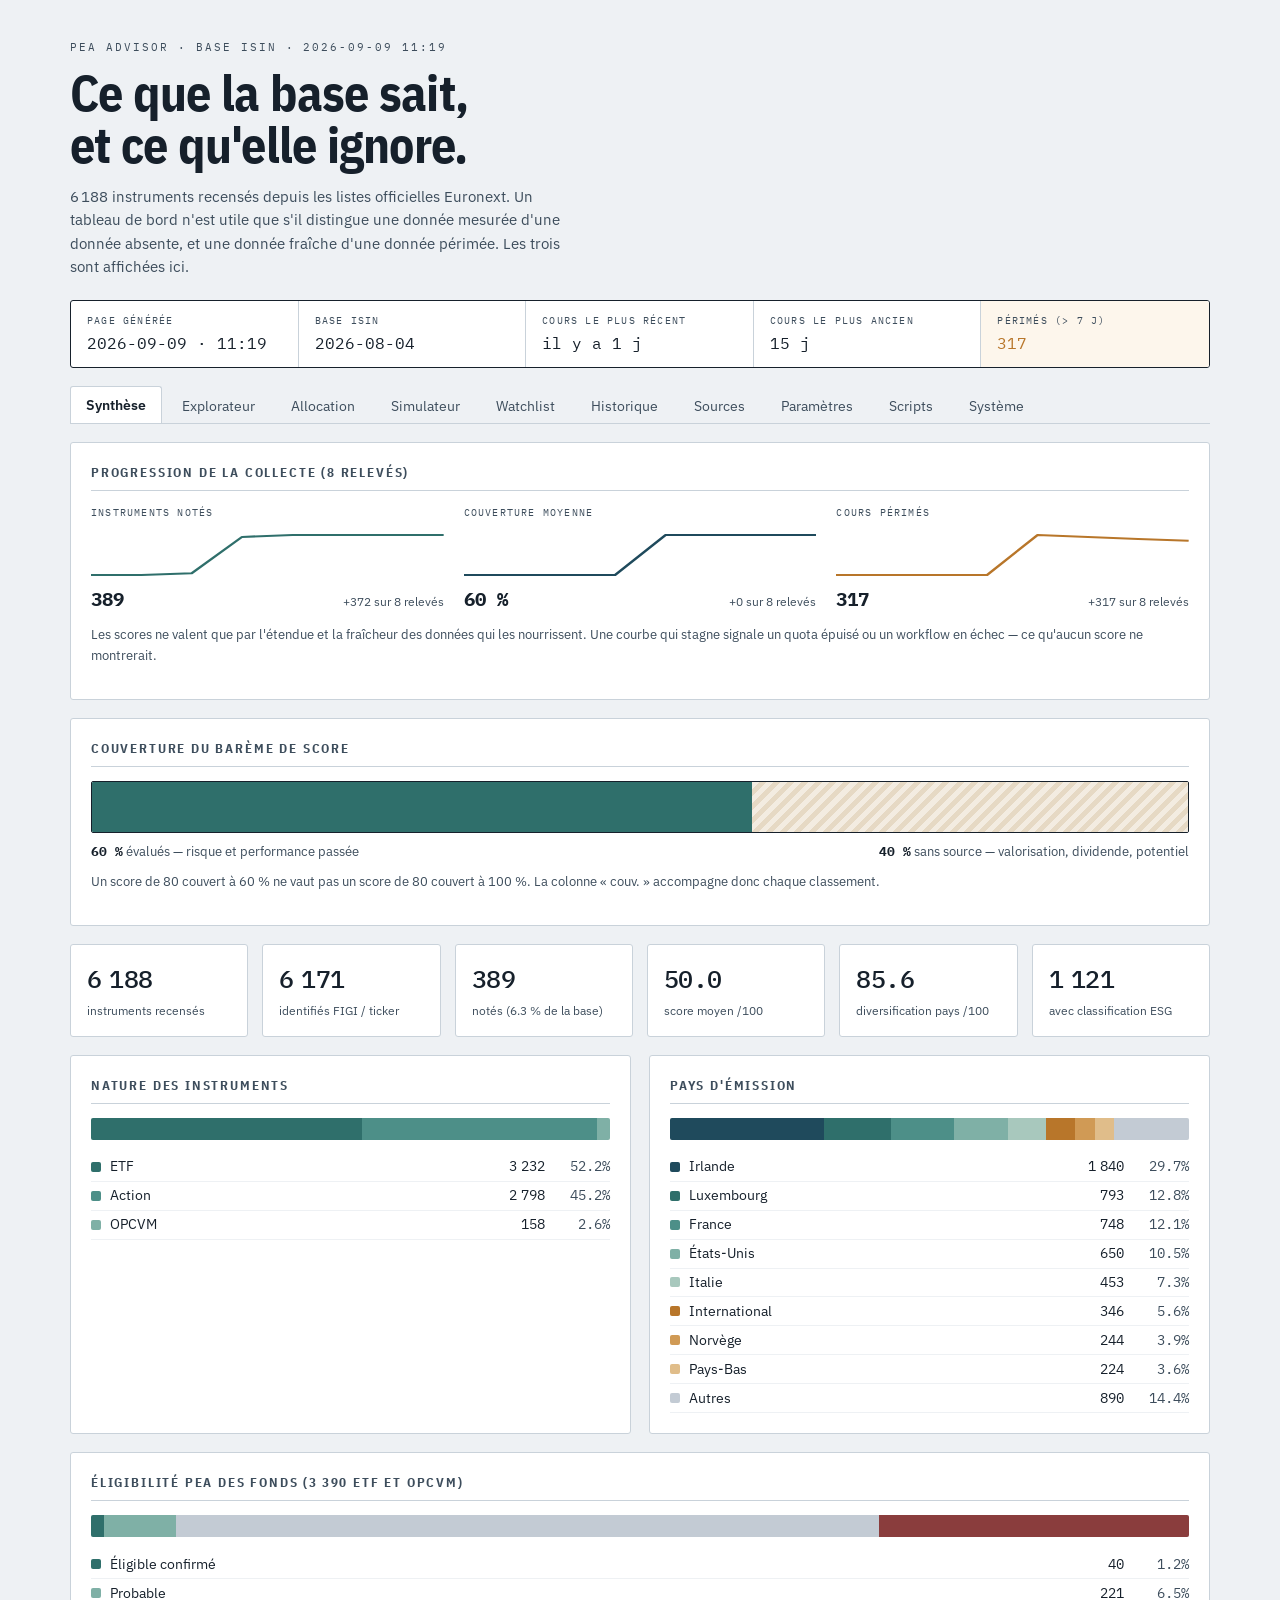
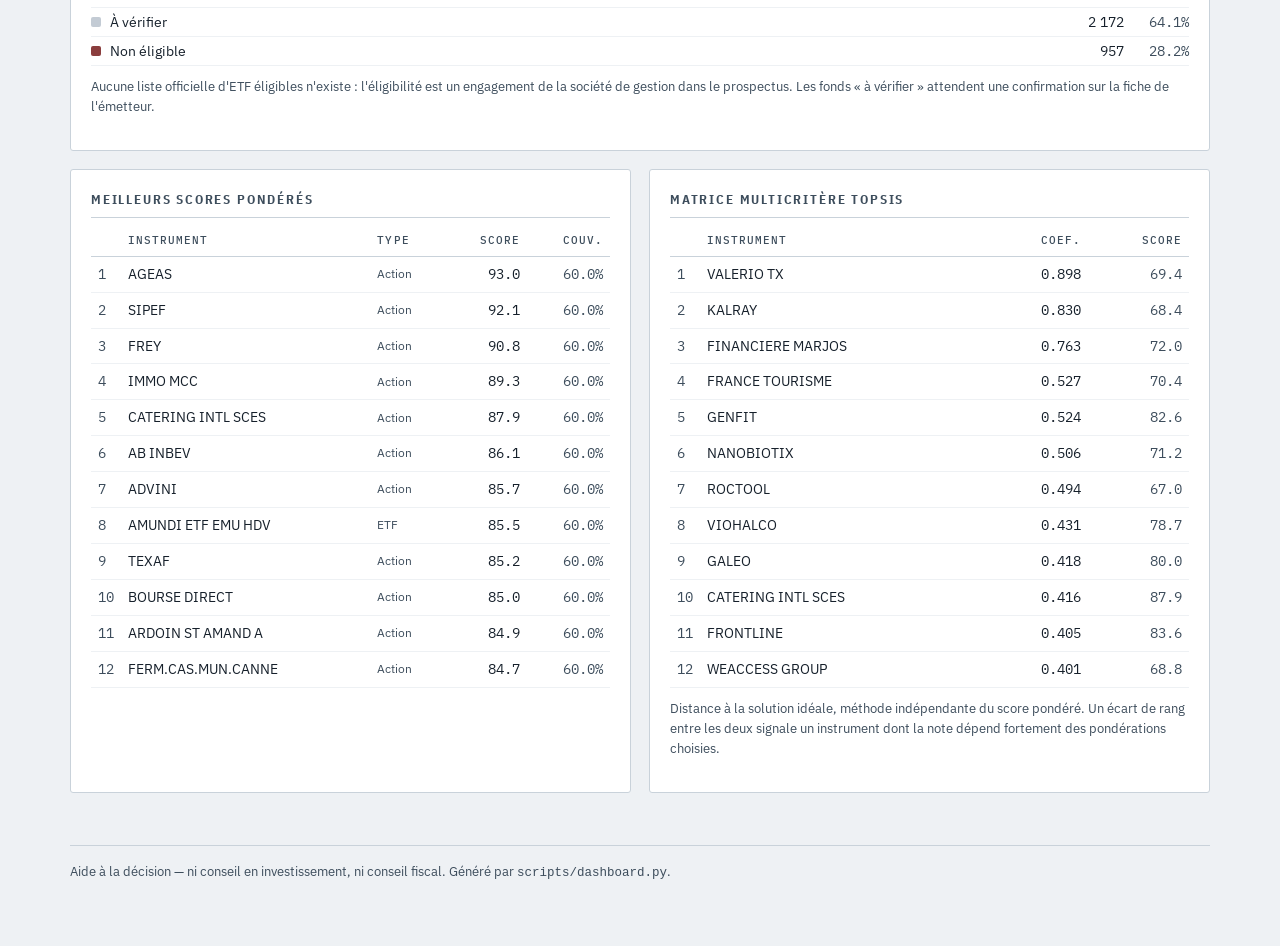
==== data/dashboard.html @ b6e1770c "Collecte quotidienne : 389 instrument(s) notés" ====
<!DOCTYPE html>
<html lang="fr">
<head>
<meta charset="utf-8">
<meta name="viewport" content="width=device-width, initial-scale=1">
<title>PEA Advisor — état de la base</title>
<link rel="preconnect" href="https://fonts.googleapis.com">
<link rel="preconnect" href="https://fonts.gstatic.com" crossorigin>
<link href="https://fonts.googleapis.com/css2?family=IBM+Plex+Sans+Condensed:wght@400;600;700&family=IBM+Plex+Sans:wght@400;500;600&family=IBM+Plex+Mono:wght@400;500&display=swap" rel="stylesheet">
<style>
:root{--encre:#16202b;--encre-2:#3d4d5c;--papier:#eef1f4;--carte:#fff;
--trait:#c9d2da;--couvert:#2f6f6b;--manquant:#b8762a;--alerte:#8a3d3d;}
*{box-sizing:border-box}
body{margin:0;background:var(--papier);color:var(--encre);
font-family:"IBM Plex Sans",system-ui,sans-serif;font-size:15px;line-height:1.55}
.page{max-width:1180px;margin:0 auto;padding:28px 20px 64px}
.eyebrow{font-family:"IBM Plex Mono",monospace;font-size:11px;letter-spacing:.18em;
text-transform:uppercase;color:var(--encre-2)}
h1{font-family:"IBM Plex Sans Condensed",sans-serif;font-weight:700;
font-size:clamp(30px,6vw,50px);line-height:1.03;letter-spacing:-.015em;margin:.18em 0 .3em}
.these{max-width:56ch;color:var(--encre-2);margin:0 0 22px}
h2{font-family:"IBM Plex Sans Condensed",sans-serif;font-size:13px;font-weight:700;
letter-spacing:.14em;text-transform:uppercase;color:var(--encre-2);margin:0 0 14px;
padding-bottom:7px;border-bottom:1px solid var(--trait)}
.carte{background:var(--carte);border:1px solid var(--trait);border-radius:3px;
padding:20px;margin-bottom:18px}
.fraicheur{display:flex;flex-wrap:wrap;gap:0;border:1px solid var(--encre);
border-radius:3px;overflow:hidden;margin-bottom:18px;background:var(--carte)}
.fr-item{flex:1 1 175px;padding:12px 16px;border-right:1px solid var(--trait)}
.fr-item:last-child{border-right:0}
.fr-l{font-family:"IBM Plex Mono",monospace;font-size:10px;letter-spacing:.12em;
text-transform:uppercase;color:var(--encre-2)}
.fr-v{font-family:"IBM Plex Mono",monospace;font-size:16px;margin-top:2px}
.fr-item.alerte{background:#fdf6ec}
.fr-item.alerte .fr-v{color:var(--manquant)}
.jauge{display:flex;height:52px;border:1px solid var(--encre);border-radius:2px;overflow:hidden}
.jauge .plein{background:var(--couvert)}
.jauge .vide{background:repeating-linear-gradient(135deg,#f3ece1,#f3ece1 5px,#e6d9c4 5px,#e6d9c4 10px)}
.jauge-leg{display:flex;justify-content:space-between;flex-wrap:wrap;gap:6px;
margin-top:9px;font-size:12.5px;color:var(--encre-2)}
.jauge-leg b{font-family:"IBM Plex Mono",monospace;color:var(--encre)}
.kpis{display:grid;grid-template-columns:repeat(auto-fit,minmax(150px,1fr));gap:14px;margin-bottom:18px}
.kpi{background:var(--carte);border:1px solid var(--trait);border-radius:3px;padding:15px 16px}
.kpi .v{font-family:"IBM Plex Mono",monospace;font-size:25px;font-weight:500;letter-spacing:-.02em}
.kpi .l{font-size:12px;color:var(--encre-2);margin-top:3px}
.duo{display:grid;grid-template-columns:1fr 1fr;gap:18px}
.barre{display:flex;height:22px;border-radius:2px;overflow:hidden;background:var(--papier)}
.seg{display:block;height:100%}
ul.leg{list-style:none;margin:13px 0 0;padding:0;font-size:13.5px}
ul.leg li{display:flex;align-items:center;gap:9px;padding:3.5px 0;border-bottom:1px solid #eef1f4}
.puce{width:10px;height:10px;border-radius:2px;flex:none}
.lib{flex:1}.val{font-family:"IBM Plex Mono",monospace}
.pct{font-family:"IBM Plex Mono",monospace;color:var(--encre-2);width:56px;text-align:right}
table{width:100%;border-collapse:collapse;font-size:13.5px}
th{text-align:left;font-family:"IBM Plex Mono",monospace;font-size:10.5px;
letter-spacing:.1em;text-transform:uppercase;color:var(--encre-2);
padding:0 7px 7px;border-bottom:1px solid var(--trait);font-weight:500}
td{padding:7px;border-bottom:1px solid #eef1f4}
.rg{font-family:"IBM Plex Mono",monospace;color:var(--encre-2);width:30px}
.nu{font-family:"IBM Plex Mono",monospace;text-align:right}
.couv{color:var(--encre-2)}.ty{font-size:12px;color:var(--encre-2)}
.outils{display:flex;flex-wrap:wrap;gap:9px;margin-bottom:14px}
.outils input[type=search],.outils select{font-family:inherit;font-size:13.5px;
padding:7px 9px;border:1px solid var(--trait);border-radius:3px;background:#fff;color:inherit}
.outils input[type=search]{flex:1 1 200px}
button{font-family:inherit;font-size:13px;padding:7px 13px;border:1px solid var(--encre);
border-radius:3px;background:var(--encre);color:#fff;cursor:pointer}
button.sec{background:#fff;color:var(--encre)}
button:disabled{opacity:.4;cursor:not-allowed}
button:focus-visible,input:focus-visible,select:focus-visible,th.tri:focus-visible{
outline:2px solid var(--couvert);outline-offset:2px}
#tbl th.tri{cursor:pointer;user-select:none;white-space:nowrap}
#tbl th .fl{opacity:.35;font-size:9px}
#tbl th.actif .fl{opacity:1}
#tbl tbody tr:hover{background:#f7f9fa}
#tbl tbody tr.grp td{background:#e9eef1;font-weight:600;
font-family:"IBM Plex Sans Condensed",sans-serif;letter-spacing:.03em}
.etat{font-size:11px;font-family:"IBM Plex Mono",monospace;padding:2px 6px;border-radius:2px}
.etat.note{background:#dfeeeb;color:#1d534f}
.etat.collecte{background:#fdf1e0;color:#8a5a1c}
.etat.attente{background:#eceff2;color:var(--encre-2)}
.vieux{color:var(--manquant);font-weight:500}
.onglets{display:flex;flex-wrap:wrap;gap:4px;margin-bottom:18px;
border-bottom:1px solid var(--trait);overflow-x:auto}
.onglet{background:transparent;color:var(--encre-2);border:1px solid transparent;
border-bottom:none;border-radius:3px 3px 0 0;padding:9px 15px;font-size:13.5px;
margin-bottom:-1px;cursor:pointer}
.onglet:hover{color:var(--encre)}
.onglet.actif{background:var(--carte);border-color:var(--trait);
border-bottom:1px solid var(--carte);color:var(--encre);font-weight:600}
.vue[hidden]{display:none}
.formulaire{display:flex;flex-wrap:wrap;gap:12px;align-items:flex-end;margin:14px 0}
.formulaire label{display:flex;flex-direction:column;gap:4px;font-size:12px;
color:var(--encre-2)}
.formulaire label.case{flex-direction:row;align-items:center;gap:6px;font-size:13px}
.formulaire input,.formulaire select{font-family:inherit;font-size:13.5px;
padding:7px 9px;border:1px solid var(--trait);border-radius:3px;background:#fff;
color:var(--encre);min-width:120px}
.formulaire input[type=checkbox]{min-width:0}
.avert{border-left:3px solid var(--manquant);padding:9px 0 9px 13px;
margin:12px 0;font-size:13px;color:var(--encre-2);background:#fdf8f1}
.barre-prog{height:18px;border:1px solid var(--encre);border-radius:2px;
overflow:hidden;background:#fff;margin:12px 0 5px}
.barre-prog-plein{height:100%;width:0;background:var(--couvert);
transition:width .25s ease}
@media (prefers-reduced-motion:reduce){.barre-prog-plein{transition:none}}
td.potentiel{color:var(--couvert);font-weight:600}
#scSortie{background:var(--encre);color:#e8eef2;font-family:"IBM Plex Mono",monospace;
font-size:12px;line-height:1.5;padding:13px;border-radius:3px;overflow-x:auto;
max-height:420px;white-space:pre-wrap;word-break:break-word;margin-top:12px}
#scSortie[hidden]{display:none}
#scProgres[hidden]{display:none}
.sri{display:inline-block;width:20px;height:20px;line-height:20px;text-align:center;
border-radius:3px;font-family:"IBM Plex Mono",monospace;font-size:12px;cursor:help}
.sri1,.sri2,.sri3{background:#dfeeeb;color:#1d534f}
.sri4,.sri5{background:#fdf1e0;color:#8a5a1c}
.sri6,.sri7{background:#f6e2e2;color:#8a3d3d}
.sri0{background:transparent;color:var(--encre-2)}
/* Un SRI issu d'un DIC est une donnée officielle : le distinguer d'une estimation. */
.sri.officiel{box-shadow:0 0 0 2px var(--encre) inset;font-weight:600}
.vigil{display:inline-block;font-family:"IBM Plex Mono",monospace;font-size:10px;
font-weight:700;width:14px;height:14px;line-height:14px;text-align:center;
border-radius:50%;background:var(--manquant);color:#fff;cursor:help}
.pied{display:flex;flex-wrap:wrap;gap:10px;align-items:center;
justify-content:space-between;margin-top:13px;font-size:13px;color:var(--encre-2)}
.lot{margin-top:14px;padding:15px;border:1px solid var(--manquant);
border-radius:3px;background:#fdf8f1}
.lot[hidden]{display:none}
.lot code{display:block;font-family:"IBM Plex Mono",monospace;font-size:12px;
background:#fff;border:1px solid var(--trait);border-radius:2px;padding:9px;
margin:9px 0;overflow-x:auto;white-space:pre}
ul.absents{list-style:none;margin:0;padding:0}
ul.absents li{display:flex;flex-wrap:wrap;gap:4px 12px;padding:9px 0 9px 13px;
border-bottom:1px solid #eef1f4;border-left:3px solid var(--manquant);margin-bottom:2px}
.abs-t{font-weight:600;min-width:200px}
.abs-m{color:var(--encre-2);font-size:13px}
.note{font-size:13px;color:var(--encre-2);margin-top:11px}
footer{margin-top:34px;padding-top:16px;border-top:1px solid var(--trait);
font-size:12.5px;color:var(--encre-2)}
/* Le tableau défile horizontalement dans son cadre : sur petit écran, mieux
vaut un défilement local qu'une page entière plus large que l'écran. */
.progres{display:grid;grid-template-columns:repeat(auto-fit,minmax(190px,1fr));gap:20px}
.spark{width:100%;height:54px;display:block}
.spark-l{display:flex;justify-content:space-between;align-items:baseline;
gap:8px;font-size:12px;color:var(--encre-2);margin-top:4px}
.spark-l b{font-family:"IBM Plex Mono",monospace;font-size:19px;color:var(--encre)}
.spark-vide{font-size:12.5px;color:var(--encre-2);padding:16px 0;
border-top:1px dashed var(--trait);border-bottom:1px dashed var(--trait)}
.spark-t{font-family:"IBM Plex Mono",monospace;font-size:10px;letter-spacing:.12em;
text-transform:uppercase;color:var(--encre-2);margin-bottom:6px}
.grav{font-size:11px;font-family:"IBM Plex Mono",monospace;padding:2px 6px;border-radius:2px}
.grav.alerte{background:#f6e2e2;color:var(--alerte)}
.grav.attention{background:#fdf1e0;color:#8a5a1c}
.drapeau{font-size:11px;margin-left:5px;cursor:help}
.drapeau.alerte{color:var(--alerte)}
.drapeau.attention{color:var(--manquant)}
.actions{display:flex;flex-wrap:wrap;gap:8px;align-items:center;
padding:11px 13px;margin-bottom:14px;background:#f4f7f8;
border:1px solid var(--trait);border-radius:3px}
.actions .sep{flex:1}
.actions .cnt{font-size:12.5px;color:var(--encre-2);font-family:"IBM Plex Mono",monospace}
button.mini{font-size:12px;padding:5px 10px}
.corr{margin-top:14px;padding:15px;border:1px solid var(--manquant);
border-radius:3px;background:#fdf8f1}
.corr[hidden]{display:none}
.corr .champs{display:flex;flex-wrap:wrap;gap:8px;align-items:center;margin:10px 0}
/* La règle ci-dessus l'emporterait sur l'attribut hidden du navigateur : il
   faut la neutraliser explicitement, sinon les deux modes s'affichent ensemble. */
.corr .champs[hidden],.corr [hidden]{display:none}
.corr select,.corr input[type=text]{font-family:inherit;font-size:13px;padding:6px 8px;
border:1px solid var(--trait);border-radius:3px;background:#fff;color:inherit}
.corr input[type=text]{flex:1 1 240px}
.corr ul{list-style:none;margin:10px 0 0;padding:0;font-size:13px;
max-height:190px;overflow-y:auto}
.corr li{display:flex;gap:9px;align-items:baseline;padding:4px 0;
border-bottom:1px solid #f0e6d8}
.corr li b{font-family:"IBM Plex Mono",monospace}
.corr li .m{flex:1;color:var(--encre-2)}
.corr li button{padding:1px 7px;font-size:11px}
.pilote{margin-top:14px;padding:15px;border:1px solid var(--couvert);
border-radius:3px;background:#f2f8f7}
.pilote h3{font-family:"IBM Plex Sans Condensed",sans-serif;font-size:13px;
letter-spacing:.1em;text-transform:uppercase;margin:0 0 4px;color:var(--encre)}
.pilote .champs{display:flex;flex-wrap:wrap;gap:8px;margin:10px 0}
.pilote select{font-family:inherit;font-size:13px;padding:6px 8px;
border:1px solid var(--trait);border-radius:3px;background:#fff;color:inherit}
a.bouton{display:inline-block;font-family:inherit;font-size:13px;padding:7px 13px;
border:1px solid var(--encre);border-radius:3px;background:var(--encre);
color:#fff;text-decoration:none}
a.bouton:hover{opacity:.9}
.comp{margin-top:14px;padding:15px;border:1px solid var(--couvert);
border-radius:3px;background:#f2f8f7}
.comp[hidden]{display:none}
.comp table{margin-top:9px}
.comp th{white-space:nowrap}
.mieux{font-weight:600;color:var(--couvert)}
.tbl-wrap{overflow-x:auto;-webkit-overflow-scrolling:touch}
.tbl-wrap table{min-width:520px}
@media (max-width:760px){.duo{grid-template-columns:1fr}
.formulaire label,.formulaire input,.formulaire select{flex:1 1 100%;min-width:0}
/* Les panneaux de l'explorateur contiennent des champs à largeur fixe : sur
   petit écran ils doivent se replier plutôt qu'élargir la page. */
.pilote .champs>*,.corr .champs>*{flex:1 1 100%;min-width:0;width:auto}
.pilote code,.corr code{white-space:pre-wrap;word-break:break-all}
.onglet{padding:8px 11px;font-size:12.5px}.abs-t{min-width:0}
.masq-s{display:none}#tbl{font-size:12.5px}
.lot code{white-space:pre-wrap;word-break:break-all}
.outils input[type=search],.outils select{flex:1 1 100%}}
@media (prefers-reduced-motion:reduce){*{transition:none!important;animation:none!important}}
</style>
</head>
<body>
<div class="page">

<p class="eyebrow">PEA Advisor · base ISIN · 2026-09-09 11:19</p>
<h1>Ce que la base sait,<br>et ce qu'elle ignore.</h1>
<p class="these">6 188 instruments recensés depuis les listes officielles Euronext.
Un tableau de bord n'est utile que s'il distingue une donnée mesurée d'une donnée
absente, et une donnée fraîche d'une donnée périmée. Les trois sont affichées ici.</p>

<div class="fraicheur">
  <div class="fr-item"><div class="fr-l">Page générée</div><div class="fr-v">2026-09-09 · 11:19</div></div>
  <div class="fr-item"><div class="fr-l">Base ISIN</div><div class="fr-v">2026-08-04</div></div>
  <div class="fr-item"><div class="fr-l">Cours le plus récent</div><div class="fr-v">il y a 1 j</div></div>
  <div class="fr-item"><div class="fr-l">Cours le plus ancien</div><div class="fr-v">15 j</div></div>
  <div class="fr-item alerte"><div class="fr-l">Périmés (&gt; 7 j)</div><div class="fr-v">317</div></div>
</div>

<nav class="onglets" role="tablist" aria-label="Sections">
  <button type="button" class="onglet actif" data-vue="synthese" role="tab">Synthèse</button>
  <button type="button" class="onglet" data-vue="explorateur" role="tab">Explorateur</button>
  <button type="button" class="onglet" data-vue="allocation" role="tab">Allocation</button>
  <button type="button" class="onglet" data-vue="simulateur" role="tab">Simulateur</button>
  <button type="button" class="onglet" data-vue="watchlist" role="tab">Watchlist</button>
  <button type="button" class="onglet" data-vue="historique" role="tab">Historique</button>
  <button type="button" class="onglet" data-vue="sources" role="tab">Sources</button>
  <button type="button" class="onglet" data-vue="parametres" role="tab">Paramètres</button>
  <button type="button" class="onglet" data-vue="scripts" role="tab">Scripts</button>
  <button type="button" class="onglet" data-vue="systeme" role="tab">Système</button>
</nav>

<section class="vue" id="vue-synthese">

<div class="carte">
  <h2>Progression de la collecte (8 relevés)</h2>
  <div class="progres">
    <div><div class="spark-t">Instruments notés</div><svg class="spark" viewBox="0 0 250 54" preserveAspectRatio="none" role="img" aria-label="Évolution : 389.0, +372.0 depuis le premier relevé"><polyline points="0.0,48.0 35.7,48.0 71.4,46.3 107.1,9.9 142.9,8.0 178.6,8.0 214.3,8.0 250.0,8.0" fill="none" stroke="#2f6f6b" stroke-width="2" stroke-linejoin="round"/></svg><div class="spark-l"><b>389</b><span>+372 sur 8 relevés</span></div></div>
    <div><div class="spark-t">Couverture moyenne</div><svg class="spark" viewBox="0 0 250 54" preserveAspectRatio="none" role="img" aria-label="Évolution : 60.2 %, +0.2 depuis le premier relevé"><polyline points="0.0,48.0 35.7,48.0 71.4,48.0 107.1,48.0 142.9,8.0 178.6,8.0 214.3,8.0 250.0,8.0" fill="none" stroke="#1f4a5c" stroke-width="2" stroke-linejoin="round"/></svg><div class="spark-l"><b>60 %</b><span>+0 sur 8 relevés</span></div></div>
    <div><div class="spark-t">Cours périmés</div><svg class="spark" viewBox="0 0 250 54" preserveAspectRatio="none" role="img" aria-label="Évolution : 317.0, +317.0 depuis le premier relevé"><polyline points="0.0,48.0 35.7,48.0 71.4,48.0 107.1,48.0 142.9,8.0 178.6,9.9 214.3,11.9 250.0,13.8" fill="none" stroke="#b8762a" stroke-width="2" stroke-linejoin="round"/></svg><div class="spark-l"><b>317</b><span>+317 sur 8 relevés</span></div></div>
  </div>
  <p class="note">Les scores ne valent que par l'étendue et la fraîcheur des
  données qui les nourrissent. Une courbe qui stagne signale un quota épuisé ou
  un workflow en échec — ce qu'aucun score ne montrerait.</p>
</div>

<div class="carte">
  <h2>Couverture du barème de score</h2>
  <div class="jauge" role="img" aria-label="Barème couvert à 60 pour cent">
    <div class="plein" style="width:60.2%"></div>
    <div class="vide" style="width:39.8%"></div>
  </div>
  <div class="jauge-leg">
    <span><b>60 %</b> évalués — risque et performance passée</span>
    <span><b>40 %</b> sans source — valorisation, dividende, potentiel</span>
  </div>
  <p class="note">Un score de 80 couvert à 60 % ne vaut pas un score de 80
  couvert à 100 %. La colonne « couv. » accompagne donc chaque classement.</p>
</div>

<div class="kpis">
  <div class="kpi"><div class="v">6 188</div><div class="l">instruments recensés</div></div>
  <div class="kpi"><div class="v">6 171</div><div class="l">identifiés FIGI / ticker</div></div>
  <div class="kpi"><div class="v">389</div><div class="l">notés (6.3 % de la base)</div></div>
  <div class="kpi"><div class="v">50.0</div><div class="l">score moyen /100</div></div>
  <div class="kpi"><div class="v">85.6</div><div class="l">diversification pays /100</div></div>
  <div class="kpi"><div class="v">1 121</div><div class="l">avec classification ESG</div></div>
</div>

<div class="duo">
  <div class="carte">
    <h2>Nature des instruments</h2>
    <div class="barre"><span class="seg" style="width:52.23%;background:#2f6f6b" title="ETF : 3232"></span><span class="seg" style="width:45.22%;background:#4d8f88" title="Action : 2798"></span><span class="seg" style="width:2.55%;background:#7fb0a6" title="OPCVM : 158"></span></div>
    <ul class="leg"><li><span class="puce" style="background:#2f6f6b"></span><span class="lib">ETF</span><span class="val">3 232</span><span class="pct">52.2%</span></li><li><span class="puce" style="background:#4d8f88"></span><span class="lib">Action</span><span class="val">2 798</span><span class="pct">45.2%</span></li><li><span class="puce" style="background:#7fb0a6"></span><span class="lib">OPCVM</span><span class="val">158</span><span class="pct">2.6%</span></li></ul>
  </div>
  <div class="carte">
    <h2>Pays d'émission</h2>
    <div class="barre"><span class="seg" style="width:29.73%;background:#1f4a5c" title="Irlande : 1840"></span><span class="seg" style="width:12.82%;background:#2f6f6b" title="Luxembourg : 793"></span><span class="seg" style="width:12.09%;background:#4d8f88" title="France : 748"></span><span class="seg" style="width:10.50%;background:#7fb0a6" title="États-Unis : 650"></span><span class="seg" style="width:7.32%;background:#a8c8bd" title="Italie : 453"></span><span class="seg" style="width:5.59%;background:#b8762a" title="International : 346"></span><span class="seg" style="width:3.94%;background:#d09a55" title="Norvège : 244"></span><span class="seg" style="width:3.62%;background:#e0bd8a" title="Pays-Bas : 224"></span><span class="seg" style="width:14.38%;background:#c3cbd4" title="Autres : 890"></span></div>
    <ul class="leg"><li><span class="puce" style="background:#1f4a5c"></span><span class="lib">Irlande</span><span class="val">1 840</span><span class="pct">29.7%</span></li><li><span class="puce" style="background:#2f6f6b"></span><span class="lib">Luxembourg</span><span class="val">793</span><span class="pct">12.8%</span></li><li><span class="puce" style="background:#4d8f88"></span><span class="lib">France</span><span class="val">748</span><span class="pct">12.1%</span></li><li><span class="puce" style="background:#7fb0a6"></span><span class="lib">États-Unis</span><span class="val">650</span><span class="pct">10.5%</span></li><li><span class="puce" style="background:#a8c8bd"></span><span class="lib">Italie</span><span class="val">453</span><span class="pct">7.3%</span></li><li><span class="puce" style="background:#b8762a"></span><span class="lib">International</span><span class="val">346</span><span class="pct">5.6%</span></li><li><span class="puce" style="background:#d09a55"></span><span class="lib">Norvège</span><span class="val">244</span><span class="pct">3.9%</span></li><li><span class="puce" style="background:#e0bd8a"></span><span class="lib">Pays-Bas</span><span class="val">224</span><span class="pct">3.6%</span></li><li><span class="puce" style="background:#c3cbd4"></span><span class="lib">Autres</span><span class="val">890</span><span class="pct">14.4%</span></li></ul>
  </div>
</div>

<div class="carte">
  <h2>Éligibilité PEA des fonds (3 390 ETF et OPCVM)</h2>
  <div class="barre"><span class="seg" style="width:1.18%;background:#2f6f6b" title="Éligible confirmé : 40"></span><span class="seg" style="width:6.52%;background:#7fb0a6" title="Probable : 221"></span><span class="seg" style="width:64.07%;background:#c3cbd4" title="À vérifier : 2172"></span><span class="seg" style="width:28.23%;background:#8a3d3d" title="Non éligible : 957"></span></div>
  <ul class="leg"><li><span class="puce" style="background:#2f6f6b"></span><span class="lib">Éligible confirmé</span><span class="val">40</span><span class="pct">1.2%</span></li><li><span class="puce" style="background:#7fb0a6"></span><span class="lib">Probable</span><span class="val">221</span><span class="pct">6.5%</span></li><li><span class="puce" style="background:#c3cbd4"></span><span class="lib">À vérifier</span><span class="val">2 172</span><span class="pct">64.1%</span></li><li><span class="puce" style="background:#8a3d3d"></span><span class="lib">Non éligible</span><span class="val">957</span><span class="pct">28.2%</span></li></ul>
  <p class="note">Aucune liste officielle d'ETF éligibles n'existe : l'éligibilité
  est un engagement de la société de gestion dans le prospectus. Les fonds
  « à vérifier » attendent une confirmation sur la fiche de l'émetteur.</p>
</div>

<div class="duo">
  <div class="carte">
    <h2>Meilleurs scores pondérés</h2>
    <table><thead><tr><th></th><th>Instrument</th><th>Type</th>
      <th class="nu">Score</th><th class="nu">Couv.</th></tr></thead>
      <tbody><tr><td class="rg">1</td><td>AGEAS</td><td class="ty">Action</td><td class="nu">93.0</td><td class="nu couv">60.0%</td></tr><tr><td class="rg">2</td><td>SIPEF</td><td class="ty">Action</td><td class="nu">92.1</td><td class="nu couv">60.0%</td></tr><tr><td class="rg">3</td><td>FREY</td><td class="ty">Action</td><td class="nu">90.8</td><td class="nu couv">60.0%</td></tr><tr><td class="rg">4</td><td>IMMO MCC</td><td class="ty">Action</td><td class="nu">89.3</td><td class="nu couv">60.0%</td></tr><tr><td class="rg">5</td><td>CATERING INTL SCES</td><td class="ty">Action</td><td class="nu">87.9</td><td class="nu couv">60.0%</td></tr><tr><td class="rg">6</td><td>AB INBEV</td><td class="ty">Action</td><td class="nu">86.1</td><td class="nu couv">60.0%</td></tr><tr><td class="rg">7</td><td>ADVINI</td><td class="ty">Action</td><td class="nu">85.7</td><td class="nu couv">60.0%</td></tr><tr><td class="rg">8</td><td>AMUNDI ETF EMU HDV</td><td class="ty">ETF</td><td class="nu">85.5</td><td class="nu couv">60.0%</td></tr><tr><td class="rg">9</td><td>TEXAF</td><td class="ty">Action</td><td class="nu">85.2</td><td class="nu couv">60.0%</td></tr><tr><td class="rg">10</td><td>BOURSE DIRECT</td><td class="ty">Action</td><td class="nu">85.0</td><td class="nu couv">60.0%</td></tr><tr><td class="rg">11</td><td>ARDOIN ST AMAND A</td><td class="ty">Action</td><td class="nu">84.9</td><td class="nu couv">60.0%</td></tr><tr><td class="rg">12</td><td>FERM.CAS.MUN.CANNE</td><td class="ty">Action</td><td class="nu">84.7</td><td class="nu couv">60.0%</td></tr></tbody></table>
  </div>
  <div class="carte">
    <h2>Matrice multicritère TOPSIS</h2>
    <table><thead><tr><th></th><th>Instrument</th>
      <th class="nu">Coef.</th><th class="nu">Score</th></tr></thead>
      <tbody><tr><td class="rg">1</td><td>VALERIO TX</td><td class="nu">0.898</td><td class="nu couv">69.4</td></tr><tr><td class="rg">2</td><td>KALRAY</td><td class="nu">0.830</td><td class="nu couv">68.4</td></tr><tr><td class="rg">3</td><td>FINANCIERE MARJOS</td><td class="nu">0.763</td><td class="nu couv">72.0</td></tr><tr><td class="rg">4</td><td>FRANCE TOURISME</td><td class="nu">0.527</td><td class="nu couv">70.4</td></tr><tr><td class="rg">5</td><td>GENFIT</td><td class="nu">0.524</td><td class="nu couv">82.6</td></tr><tr><td class="rg">6</td><td>NANOBIOTIX</td><td class="nu">0.506</td><td class="nu couv">71.2</td></tr><tr><td class="rg">7</td><td>ROCTOOL</td><td class="nu">0.494</td><td class="nu couv">67.0</td></tr><tr><td class="rg">8</td><td>VIOHALCO</td><td class="nu">0.431</td><td class="nu couv">78.7</td></tr><tr><td class="rg">9</td><td>GALEO</td><td class="nu">0.418</td><td class="nu couv">80.0</td></tr><tr><td class="rg">10</td><td>CATERING INTL SCES</td><td class="nu">0.416</td><td class="nu couv">87.9</td></tr><tr><td class="rg">11</td><td>FRONTLINE</td><td class="nu">0.405</td><td class="nu couv">83.6</td></tr><tr><td class="rg">12</td><td>WEACCESS GROUP</td><td class="nu">0.401</td><td class="nu couv">68.8</td></tr></tbody></table>
    <p class="note">Distance à la solution idéale, méthode indépendante du score
    pondéré. Un écart de rang entre les deux signale un instrument dont la note
    dépend fortement des pondérations choisies.</p>
  </div>
</div>

</section>

<section class="vue" id="vue-explorateur" hidden>
<div class="carte">
  <h2>Explorateur — tri, regroupement et constitution de lots</h2>
  <div class="outils">
    <input type="search" id="q" placeholder="Rechercher un nom ou un ISIN…" aria-label="Rechercher">
    <select id="fType" aria-label="Filtrer par nature"><option value="">Toutes natures</option></select>
    <select id="fPays" aria-label="Filtrer par pays"><option value="">Tous pays</option></select>
    <select id="fPea" aria-label="Filtrer par éligibilité PEA"><option value="">Toute éligibilité</option></select>
    <select id="fEtat" aria-label="Filtrer par état des données">
      <option value="">Tous états</option><option value="note">Notés</option>
      <option value="collecte">Collectés, non notés</option><option value="attente">En attente</option>
    </select>
    <select id="fVigil" aria-label="Filtrer par vigilance">
      <option value="">Éligibilité : tout</option>
      <option value="vig">À contrôler (régime immobilier possible)</option>
      <option value="ver">Statut indéterminé</option>
    </select>
    <select id="grp" aria-label="Regrouper les lignes">
      <option value="">Sans regroupement</option><option value="2">Grouper par nature</option>
      <option value="3">Grouper par pays</option><option value="4">Grouper par éligibilité PEA</option>
      <option value="5">Grouper par état des données</option>
    </select>
    <button type="button" class="sec" id="reset">Réinitialiser</button>
  </div>

  <div class="actions">
    <span class="cnt" id="cnt"></span>
    <button type="button" class="sec mini" id="expCsv">Exporter la vue (CSV)</button>
    <button type="button" class="sec mini" id="copIsin" disabled>Copier les ISIN</button>
    <button type="button" class="sec mini" id="telecharger" disabled>File d'attente</button>
    <button type="button" class="sec mini" id="cmdAlloc" disabled>Commande d'allocation</button>
    <button type="button" class="sec mini" id="pilote">Piloter la collecte</button>
    <button type="button" class="sec mini" id="corriger" disabled>Corriger l'éligibilité PEA</button>
    <button type="button" class="sec mini" id="ajoutWeb">Ajouter depuis Boursorama</button>
    <span class="sep"></span>
    <button type="button" class="sec mini" id="vider" disabled>Vider la sélection</button>
  </div>

  <div class="tbl-wrap">
  <table id="tbl">
    <thead><tr>
      <th style="width:26px"><input type="checkbox" id="tout" aria-label="Tout sélectionner"></th>
      <th class="tri" data-c="1" tabindex="0">Instrument <span class="fl">▲▼</span></th>
      <th class="tri masq-s" data-c="2" tabindex="0">Nature <span class="fl">▲▼</span></th>
      <th class="tri masq-s" data-c="3" tabindex="0">Pays <span class="fl">▲▼</span></th>
      <th class="tri" data-c="4" tabindex="0">PEA <span class="fl">▲▼</span></th>
      <th class="tri" data-c="5" tabindex="0">État <span class="fl">▲▼</span></th>
      <th class="tri nu" data-c="21" tabindex="0">SRI <span class="fl">▲▼</span></th>
      <th class="tri nu" data-c="6" tabindex="0">Score <span class="fl">▲▼</span></th>
      <th class="tri nu" data-c="27" tabindex="0">Potentiel <span class="fl">▲▼</span></th>
      <th class="tri nu masq-s" data-c="8" tabindex="0">Vol. <span class="fl">▲▼</span></th>
      <th class="tri nu masq-s" data-c="9" tabindex="0">Perf. <span class="fl">▲▼</span></th>
      <th class="tri nu" data-c="13" tabindex="0">Âge <span class="fl">▲▼</span></th>
    </tr></thead>
    <tbody id="corps"></tbody>
  </table>
  </div>

  <div class="pied">
    <span id="compte"></span>
    <span>
      <button type="button" class="sec" id="pageMoins">Précédent</button>
      <span id="pagination"></span>
      <button type="button" class="sec" id="pagePlus">Suivant</button>
    </span>
  </div>

  <div class="pilote" id="web" hidden>
    <h3>Ajouter une valeur depuis le web</h3>
    <p class="note" style="margin-top:4px">
      L'ajout est réalisé par l'<b>application PEAdvisor</b>, qui scrape la fiche
      puis recalcule les scores. Cette page ne fait aucun appel réseau : elle
      prépare la requête, l'application l'exécute. Elle doit donc tourner
      (<code>python run.py</code>).
    </p>
    <div class="champs">
      <select id="wSource" aria-label="Site source">
        <option value="boursorama">Boursorama — seul scraper validé</option>
        <option value="boursier">Boursier — non validé</option>
        <option value="zonebourse">Zonebourse — non validé</option>
        <option value="boursedirect">Bourse Direct — non validé</option>
        <option value="ouestfrance">Ouest-France — non validé</option>
        <option value="euronext">Euronext Paris — non validé</option>
      </select>
      <input type="text" id="wRequete" placeholder="Nom, ISIN ou code (ex. FR0000120073)"
             aria-label="Valeur à ajouter" style="flex:1 1 240px;font-family:inherit;
             font-size:13px;padding:6px 8px;border:1px solid var(--trait);border-radius:3px">
      <input type="text" id="wBase" value="http://localhost:8000"
             aria-label="Adresse de l'application" style="width:170px;font-family:inherit;
             font-size:13px;padding:6px 8px;border:1px solid var(--trait);border-radius:3px">
      <button type="button" id="wDeSelection">Depuis la sélection</button>
    </div>
    <code id="wCmd"></code>
    <button type="button" id="wEssayer">Essayer maintenant</button>
    <button type="button" class="sec" id="wCopier">Copier la commande</button>
    <a class="bouton" id="wDoc" href="#" target="_blank" rel="noopener">Ouvrir l'API</a>
    <button type="button" class="sec" id="wFermer">Fermer</button>
    <div id="wProgres" hidden>
      <div class="barre-prog"><div class="barre-prog-plein" id="wProgPlein"></div></div>
      <div class="note" id="wProgTexte"></div>
    </div>
    <div id="wRetour"></div>
    <div class="avert">
      Le scraping de Boursorama se heurte à ses conditions d'utilisation, qui
      interdisent l'extraction automatisée, et à la licence Euronext sur les
      cours, que le site n'a pas le droit de redistribuer. Ces valeurs entrent
      dans la base de l'application, jamais dans le référentiel versionné.
    </div>
  </div>

  <div class="corr" id="corr" hidden>
    <strong>Corriger une donnée</strong>
    <div class="champs" style="margin-bottom:0">
      <select id="cType" aria-label="Donnée à corriger">
        <option value="pea">Éligibilité PEA</option>
        <option value="sri">SRI officiel relevé sur un DIC</option>
      </select>
    </div>
    <p class="note" style="margin-top:4px">
      <span id="cNotePea">L'éligibilité est déduite de règles automatiques :
      régime foncier, nature de l'instrument, pays d'émission. Ces règles se
      trompent — une correction saisie ici <b>prime sur toutes</b>. Elle prend
      effet à la prochaine exécution de <code>enrich_pea_actions.py</code>,
      après avoir remplacé <code>data/corrections_pea.csv</code> par le fichier
      téléchargé.</span>
      <span id="cNoteSri" hidden>Le SRI affiché est une <b>estimation</b>
      calculée depuis la volatilité. Le chiffre du document d'informations clés
      de l'émetteur est le SRI réglementaire : saisi ici, il <b>remplace</b>
      l'estimation. Indiquer la date du DIC — un SRI est révisable, et un relevé
      ancien reste un relevé ancien. Prend effet après avoir remplacé
      <code>data/corrections_sri.csv</code> puis relancé
      <code>sri.py</code>.</span>
    </p>
    <div class="champs" id="cChampsPea">
      <select id="cVal" aria-label="Éligibilité corrigée">
        <option value="NON">NON — réservée au compte-titres</option>
        <option value="OUI">OUI — éligible au PEA</option>
        <option value="A_VERIFIER">A_VERIFIER — statut incertain</option>
      </select>
      <input type="text" id="cMotif" placeholder="Motif (ex. : foncière, statut SIIC)"
             aria-label="Motif de la correction">
      <button type="button" id="cAjouter">Appliquer à la sélection</button>
    </div>
    <div class="champs" id="cChampsSri" hidden>
      <select id="sVal" aria-label="SRI officiel">
        <option value="1">SRI 1</option><option value="2">SRI 2</option>
        <option value="3">SRI 3</option><option value="4" selected>SRI 4</option>
        <option value="5">SRI 5</option><option value="6">SRI 6</option>
        <option value="7">SRI 7</option>
      </select>
      <input type="text" id="sSource" placeholder="Source (ex. : amundietf.fr)"
             aria-label="Source du DIC">
      <input type="date" id="sDate" aria-label="Date du DIC"
             style="font-family:inherit;font-size:13px;padding:6px 8px;
                    border:1px solid var(--trait);border-radius:3px">
      <button type="button" id="sAjouter">Appliquer à la sélection</button>
    </div>
    <ul id="cListe"></ul>
    <p class="note" id="cVide">Aucune correction enregistrée.</p>
    <button type="button" id="cTelecharger">Télécharger corrections_pea.csv</button>
    <button type="button" id="sTelecharger" hidden>Télécharger corrections_sri.csv</button>
    <button type="button" class="sec" id="cFermer">Fermer</button>
  </div>

  <div class="pilote" id="pil" hidden>
    <h3>Piloter la collecte depuis GitHub Actions</h3>
    <p class="note" style="margin-top:4px">
      Les clés sont stockées comme secrets du dépôt : le traitement s'exécute
      chez GitHub, pas dans cette page, qui n'en contient aucune. Choisir les
      paramètres, copier la valeur du champ <i>isins</i> si une sélection est
      active, puis ouvrir <i>Run workflow</i> et la coller.
    </p>
    <div class="champs">
      <select id="pMode" aria-label="Traitement">
        <option value="historique">historique — cours et indicateurs</option>
        <option value="cours">cours — dernier cours en masse</option>
        <option value="openfigi">openfigi — identifiants et éligibilité</option>
      </select>
      <select id="pSource" aria-label="Fournisseur">
        <option value="eodhd">eodhd — 20/jour, Euronext large</option>
        <option value="marketstack">marketstack — 100/mois, lots de 50</option>
      </select>
      <select id="pFiltre" aria-label="Univers">
        <option value="pea">pea</option><option value="actions">actions</option>
        <option value="etf">etf</option><option value="tout">tout</option>
      </select>
      <select id="pLimite" aria-label="Nombre d'instruments">
        <option>18</option><option>10</option><option>50</option><option>100</option>
      </select>
    </div>
    <code id="pilResume"></code>
    <a class="bouton" id="pilLien" href="https://github.com/FredGarcia/PEAFirst/actions/workflows/collecte-marche.yml" target="_blank"
       rel="noopener">Ouvrir Run workflow</a>
    <button type="button" class="sec" id="pilCopie">Copier les paramètres</button>
    <button type="button" class="sec" id="pilFermer">Fermer</button>
    <p class="note" id="pilQuota"></p>
  </div>

  <div class="comp" id="comp" hidden>
    <strong>Comparaison</strong>
    <div class="tbl-wrap"><table id="compTbl"></table></div>
    <p class="note">La meilleure valeur de chaque ligne est mise en évidence.
    Comparer au-delà de cinq instruments devient illisible : affiner la
    sélection.</p>
  </div>

  <div class="lot" id="lot" hidden>
    <strong id="lotTitre"></strong>
    <p class="note" style="margin-top:6px">
      Cette page ne contient aucune clé d'API : elle est versionnée sur GitHub, où
      une clé serait exposée. Le lot est donc préparé ici et exécuté par le script.
    </p>
    <code id="lotCmd"></code>
    <button type="button" id="copier">Copier la commande</button>
  </div>
</div>

</section>

<section class="vue" id="vue-allocation" hidden>
<div class="carte">
  <h2>Allocation de portefeuille</h2>
  <p class="note" style="margin-top:0">
    Répartit un capital selon les quatre entrées du cahier des charges. Le
    profil de risque suit les bornes de volatilité <b>PRIIPS (indicateur SRI)</b>,
    comparables à celles des documents d'information des fonds. Un horizon court
    resserre automatiquement le plafond : moins de temps pour absorber une baisse.
  </p>
  <div class="formulaire">
    <label>Capital (€)<input type="number" id="aCapital" value="10000" min="100" step="500"></label>
    <label>Profil de risque
      <select id="aRisque">
        <option value="1">1 — prudent</option><option value="2">2</option>
        <option value="3">3</option><option value="4">4</option>
        <option value="5" selected>5</option><option value="6">6</option>
        <option value="7">7 — offensif</option>
      </select></label>
    <label>Horizon (ans)<input type="number" id="aHorizon" value="10" min="1" max="40"></label>
    <label>Objectif
      <select id="aObjectif">
        <option value="croissance">Croissance</option>
        <option value="equilibre" selected>Équilibré</option>
        <option value="revenus">Revenus</option>
      </select></label>
    <label>Lignes visées<input type="number" id="aLignes" value="10" min="2" max="25"></label>
    <label class="case"><input type="checkbox" id="aPea" checked> Éligibles PEA seulement</label>
    <button type="button" id="aCalculer">Calculer</button>
  </div>
  <div id="aResultat"></div>
</div>
</section>

<section class="vue" id="vue-simulateur" hidden>
<div class="carte">
  <h2>Simulateur d'investissement</h2>
  <p class="note" style="margin-top:0">
    Projection d'hypothèses, <b>pas une prévision</b>. Les taux des scénarios
    sont des paramètres : aucun modèle ne sait ce que fera un marché sur dix ans.
  </p>
  <div class="formulaire">
    <label>Versement initial (€)<input type="number" id="sCapital" value="10000" min="0" step="500"></label>
    <label>Versement programmé (€)<input type="number" id="sVersement" value="500" min="0" step="50"></label>
    <label>Périodicité
      <select id="sPeriode">
        <option value="1">Mensuelle</option>
        <option value="3" selected>Trimestrielle</option>
        <option value="12">Annuelle</option>
      </select></label>
    <label>Enveloppe
      <select id="sEnveloppe">
        <option value="pea" selected>PEA</option>
        <option value="cto">Compte-titres</option>
      </select></label>
    <label>Frais de gestion (%/an)<input type="number" id="sFraisG" value="0.30" step="0.05" min="0"></label>
    <label>Frais par versement (%)<input type="number" id="sFraisO" value="0.50" step="0.05" min="0"></label>
    <label>Inflation (%/an)<input type="number" id="sInflation" value="2.0" step="0.1" min="0"></label>
    <button type="button" id="sCalculer">Calculer</button>
  </div>
  <div id="sResultat"></div>
</div>
</section>

<section class="vue" id="vue-watchlist" hidden>
<div class="carte">
  <h2>Watchlist</h2>
  <p class="note" style="margin-top:0">
    Sélectionner des lignes dans l'<b>Explorateur</b> les fait apparaître ici.
    La liste vit le temps de la session : l'exporter pour la conserver, cette
    page n'écrivant rien sur votre appareil.
  </p>
  <div id="wListe"></div>
  <button type="button" id="wExport">Exporter la watchlist (CSV)</button>
  <button type="button" class="sec" id="wVider">Vider</button>
</div>
</section>

<section class="vue" id="vue-historique" hidden>
<div class="carte">
  <h2>Historique de la collecte</h2>
  <p class="note" style="margin-top:0">
    Un relevé par jour de collecte, reconstitué depuis l'historique Git puis
    complété par le robot quotidien. C'est l'indicateur de santé du projet :
    une progression qui stagne signale un quota épuisé ou un workflow en échec,
    ce qu'aucun score ne montrerait.
  </p>
  <div class="tbl-wrap"><table id="hTable"></table></div>
  <button type="button" class="sec" id="hExport">Exporter l'historique (CSV)</button>
</div>
</section>

<section class="vue" id="vue-sources" hidden>
<div class="carte">
  <h2>Sources des données</h2>
  <p class="note" style="margin-top:0">
    Origine réelle des cours présents dans la base, et quotas constatés sur les
    comptes gratuits. Cette page ne teste pas les sources : elle n'embarque
    aucune clé. Pour un diagnostic en direct, utiliser l'écran <i>Sources</i> de
    l'application, ou l'onglet <i>Explorateur → Piloter la collecte</i>.
  </p>
  <div class="tbl-wrap"><table id="srcTable"></table></div>
  <h2 style="margin-top:22px">Quotas constatés (comptes gratuits)</h2>
  <div class="tbl-wrap"><table>
    <thead><tr><th>Source</th><th>Quota</th><th>Couverture Euronext</th><th>Usage</th></tr></thead>
    <tbody>
      <tr><td>EODHD</td><td class="nu">20 / jour</td><td>Paris, Amsterdam, Bruxelles, Lisbonne, Oslo, Milan, Dublin</td><td>historique et indicateurs</td></tr>
      <tr><td>Marketstack</td><td class="nu">100 / mois</td><td>4 places, grandes capitalisations</td><td>cours en masse, lots de 50</td></tr>
      <tr><td>OpenFIGI</td><td class="nu">250 / min</td><td>mondiale</td><td>identifiants, tickers, noms</td></tr>
      <tr><td>Alpha Vantage</td><td class="nu">25 / jour</td><td>partielle</td><td>repli</td></tr>
      <tr><td>FMP, Finnhub, Tiingo, Polygon</td><td class="nu">—</td><td><b>aucune</b> en gratuit</td><td>à réserver au compte-titres</td></tr>
    </tbody>
  </table></div>
  <div class="avert">Aucune de ces sources ne fournit l'éligibilité PEA :
  elle vient des relevés émetteurs et des règles métier.</div>
</div>
</section>

<section class="vue" id="vue-parametres" hidden>
<div class="carte">
  <h2>Pondérations du score</h2>
  <p class="note" style="margin-top:0">
    Le score est recalculé <b>dans le navigateur</b> : modifier une pondération
    et recalculer met à jour l'Explorateur, les classements et l'Allocation.
    Rien n'est écrit sur votre appareil — exporter le fichier pour rendre le
    changement durable, puis relancer <code>scripts/scoring.py</code>.
  </p>
  <div class="formulaire" id="pChamps"></div>
  <div id="pDispo" class="note"></div>
  <button type="button" id="pRecalculer">Recalculer les scores</button>
  <button type="button" class="sec" id="pExport">Exporter scoring_params.json</button>
  <button type="button" class="sec" id="pReset">Rétablir</button>
  <div id="pResultat"></div>
</div>
</section>

<section class="vue" id="vue-scripts" hidden>
<div class="carte">
  <h2>Lancer un traitement</h2>
  <p class="note" style="margin-top:0">
    Les scripts s'exécutent dans l'<b>application</b>, qui doit tourner
    (<code>python run.py</code>). Cette page ne contient aucune clé : celles
    configurées dans l'application sont transmises au script, jamais affichées
    ici. Seuls les scripts et paramètres du catalogue sont acceptés — aucune
    commande libre.
  </p>
  <div class="champs" style="display:flex;flex-wrap:wrap;gap:8px;margin:12px 0">
    <input type="text" id="scBase" value="http://127.0.0.1:8000"
           aria-label="Adresse de l'application"
           style="width:190px;font-family:inherit;font-size:13px;padding:6px 8px;
                  border:1px solid var(--trait);border-radius:3px">
    <select id="scChoix" aria-label="Traitement"></select>
    <button type="button" id="scCharger">Actualiser la liste</button>
  </div>
  <div id="scAide" class="note"></div>
  <div class="formulaire" id="scParams"></div>
  <code id="scCmd"></code>
  <button type="button" id="scLancer" disabled>Lancer</button>
  <button type="button" class="sec" id="scCopier" disabled>Copier la commande</button>
  <div id="scProgres" hidden>
    <div class="barre-prog"><div class="barre-prog-plein" id="scProgPlein"></div></div>
    <div class="note" id="scProgTexte"></div>
  </div>
  <pre id="scSortie" hidden></pre>
  <div id="scRetour"></div>
</div>
</section>

<section class="vue" id="vue-systeme" hidden>

<div class="carte">
  <h2>Anomalies détectées (421 sur 329 instrument(s))</h2>
  <div class="tbl-wrap"><table><thead><tr><th>Instrument</th><th>Gravité</th>
    <th>Type</th><th>Détail</th></tr></thead>
    <tbody><tr><td>ADC SIIC</td><td><span class="grav alerte">alerte</span></td><td class="ty">volatilite extreme</td><td class="ty">volatilité 82 % (SRI 7) : liquidité à vérifier</td></tr><tr><td>NYRSTAR</td><td><span class="grav alerte">alerte</span></td><td class="ty">volatilite extreme</td><td class="ty">volatilité 82 % (SRI 7) : liquidité à vérifier</td></tr><tr><td>CANDELA INVEST</td><td><span class="grav alerte">alerte</span></td><td class="ty">volatilite extreme</td><td class="ty">volatilité 204 % (SRI 7) : liquidité à vérifier</td></tr><tr><td>INVIBES ADVERTSING</td><td><span class="grav alerte">alerte</span></td><td class="ty">volatilite extreme</td><td class="ty">volatilité 118 % (SRI 7) : liquidité à vérifier</td></tr><tr><td>METRICS IN BALANCE</td><td><span class="grav alerte">alerte</span></td><td class="ty">volatilite nulle</td><td class="ty">volatilité 0.0 % : cours probablement figé</td></tr><tr><td>OXURION</td><td><span class="grav alerte">alerte</span></td><td class="ty">volatilite extreme</td><td class="ty">volatilité 106 % (SRI 7) : liquidité à vérifier</td></tr><tr><td>OPTION</td><td><span class="grav alerte">alerte</span></td><td class="ty">volatilite extreme</td><td class="ty">volatilité 103 % (SRI 7) : liquidité à vérifier</td></tr><tr><td>MATERIALISE</td><td><span class="grav alerte">alerte</span></td><td class="ty">serie courte</td><td class="ty">196 séances seulement : indicateurs peu fiables</td></tr><tr><td>FLORIDIENNE</td><td><span class="grav alerte">alerte</span></td><td class="ty">volatilite extreme</td><td class="ty">volatilité 97 % (SRI 7) : liquidité à vérifier</td></tr><tr><td>PELAGIC CREDIT</td><td><span class="grav alerte">alerte</span></td><td class="ty">serie courte</td><td class="ty">119 séances seulement : indicateurs peu fiables</td></tr><tr><td>PELICAN AQUA HLDNG</td><td><span class="grav alerte">alerte</span></td><td class="ty">serie courte</td><td class="ty">34 séances seulement : indicateurs peu fiables</td></tr><tr><td>COLT</td><td><span class="grav alerte">alerte</span></td><td class="ty">serie courte</td><td class="ty">97 séances seulement : indicateurs peu fiables</td></tr><tr><td>COLT</td><td><span class="grav alerte">alerte</span></td><td class="ty">volatilite extreme</td><td class="ty">volatilité 636 % (SRI 7) : liquidité à vérifier</td></tr><tr><td>COLT</td><td><span class="grav alerte">alerte</span></td><td class="ty">drawdown incoherent</td><td class="ty">volatilité 636 % mais drawdown -83.1 % : série probablement lacunaire</td></tr></tbody></table></div>
  <p class="note">Un indicateur spectaculaire est plus souvent le symptôme d'une
  donnée douteuse que d'une opportunité : un Sharpe très élevé sur un titre peu
  échangé traduit une série de cours plate, pas une performance exceptionnelle.
  Ces signalements demandent une vérification, ils ne disqualifient pas
  l'instrument.</p>
</div>

<div class="carte">
  <h2>Indicateurs prévus, non alimentés</h2>
  <ul class="absents"><li><span class="abs-t">Rendement moyen</span><span class="abs-m">dividendes européens indisponibles en gratuit</span></li><li><span class="abs-t">Top croissance</span><span class="abs-m">données de croissance indisponibles en gratuit</span></li><li><span class="abs-t">Consensus analystes</span><span class="abs-m">couverture européenne payante</span></li><li><span class="abs-t">Allocation cible vs réelle</span><span class="abs-m">aucun portefeuille réel n&#x27;est saisi</span></li><li><span class="abs-t">Évolution du portefeuille</span><span class="abs-m">aucun historique de portefeuille enregistré</span></li></ul>
  <p class="note">Ces indicateurs entreront dans le tableau de bord dès qu'une
  source les alimentera. Ils figurent ici pour que leur absence soit un constat,
  pas un oubli.</p>
</div>

</section>

<footer>Aide à la décision — ni conseil en investissement, ni conseil fiscal.
Généré par <code>scripts/dashboard.py</code>.</footer>
</div>

<script>
(function(){
"use strict";
// Colonnes : 0 isin,1 nom,2 type,3 pays,4 pea,5 etat,6 score,7 couv,
//            8 vol,9 perf,10 sharpe,11 drawdown,12 date cours,13 age,
//            14 nb anomalies,15 gravite max,16 sharpe,17 drawdown,
//            18 methode PEA,19 motif PEA,20 vigilance,21 SRI retenu,
//            22 reserve SRI,23 methode SRI,24 sortino,25 esg,26 source cours,
//            27 potentiel (base_isin_potentiel.csv, complete en session)
var D = [["AN8068571086","SLB","Action","Antilles nl.","NON","attente",null,null,null,null,null,null,"",null,0,"",null,null,"HORS_EEE","émetteur hors EEE (AN) : hors du champ du PEA","",null,"","",null,null,"",null],["AT0000606306","Raiffeisen Bank","Action","Autriche","OUI","attente",null,null,null,null,null,null,"",null,0,"",null,null,"ACTION_EEE","action ordinaire (Common Stock) émise dans l'EEE","",null,"","",null,null,"",null],["AT0000641352","CA Immobilien","Action","Autriche","OUI","attente",null,null,null,null,null,null,"",null,0,"",null,null,"ACTION_EEE","action ordinaire (Common Stock) émise dans l'EEE","activité immobilière probable : vérifier si la société relève d'un régime SIIC, SOCIMI, SIR, FBI, SIIQ, G-REIT ou UK-REI",null,"","",null,null,"",null],["AT0000644505","Lenzing AG","Action","Autriche","OUI","attente",null,null,null,null,null,null,"",null,0,"",null,null,"ACTION_EEE","action ordinaire (Common Stock) émise dans l'EEE","",null,"","",null,null,"",null],["AT0000652011","Erste Group Bank","Action","Autriche","OUI","attente",null,null,null,null,null,null,"",null,0,"",null,null,"ACTION_EEE","action ordinaire (Common Stock) émise dans l'EEE","",null,"","",null,null,"",null],["AT0000720008","Telekom Austria","Action","Autriche","OUI","attente",null,null,null,null,null,null,"",null,0,"",null,null,"ACTION_EEE","action ordinaire (Common Stock) émise dans l'EEE","",null,"","",null,null,"",null],["AT0000730007","ANDRITZ","Action","Autriche","OUI","attente",null,null,null,null,null,null,"",null,0,"",null,null,"ACTION_EEE","action ordinaire (Common Stock) émise dans l'EEE","",null,"","",null,null,"",null],["AT0000741053","EVN AG","Action","Autriche","OUI","attente",null,null,null,null,null,null,"",null,0,"",null,null,"ACTION_EEE","action ordinaire (Common Stock) émise dans l'EEE","",null,"","",null,null,"",null],["AT0000743059","OMV","Action","Autriche","OUI","attente",null,null,null,null,null,null,"",null,0,"",null,null,"ACTION_EEE","action ordinaire (Common Stock) émise dans l'EEE","",null,"","",null,null,"",null],["AT0000746409","Verbund AG","Action","Autriche","OUI","attente",null,null,null,null,null,null,"",null,0,"",null,null,"ACTION_EEE","action ordinaire (Common Stock) émise dans l'EEE","",null,"","",null,null,"",null],["AT0000818802","DO & CO AG","Action","Autriche","OUI","attente",null,null,null,null,null,null,"",null,0,"",null,null,"ACTION_EEE","action ordinaire (Common Stock) émise dans l'EEE","",null,"","",null,null,"",null],["AT0000821103","UNIQA Insurance","Action","Autriche","OUI","attente",null,null,null,null,null,null,"",null,0,"",null,null,"ACTION_EEE","action ordinaire (Common Stock) émise dans l'EEE","",null,"","",null,null,"",null],["AT0000831706","Wienerberger AG","Action","Autriche","OUI","attente",null,null,null,null,null,null,"",null,0,"",null,null,"ACTION_EEE","action ordinaire (Common Stock) émise dans l'EEE","",null,"","",null,null,"",null],["AT0000908504","Vienna Insurance","Action","Autriche","OUI","attente",null,null,null,null,null,null,"",null,0,"",null,null,"ACTION_EEE","action ordinaire (Common Stock) émise dans l'EEE","",null,"","",null,null,"",null],["AT0000937503","voestalpine AG","Action","Autriche","OUI","attente",null,null,null,null,null,null,"",null,0,"",null,null,"ACTION_EEE","action ordinaire (Common Stock) émise dans l'EEE","",null,"","",null,null,"",null],["AT0000938204","Mayr Melnhof K","Action","Autriche","OUI","attente",null,null,null,null,null,null,"",null,0,"",null,null,"ACTION_EEE","action ordinaire (Common Stock) émise dans l'EEE","",null,"","",null,null,"",null],["AT0000946652","SBO","Action","Autriche","OUI","attente",null,null,null,null,null,null,"",null,0,"",null,null,"ACTION_EEE","action ordinaire (Common Stock) émise dans l'EEE","",null,"","",null,null,"",null],["AT0000969985","AT&S Austria","Action","Autriche","OUI","attente",null,null,null,null,null,null,"",null,0,"",null,null,"ACTION_EEE","action ordinaire (Common Stock) émise dans l'EEE","",null,"","",null,null,"",null],["AT0000A21KS2","CPIEUROPE","Action","Autriche","OUI","attente",null,null,null,null,null,null,"",null,0,"",null,null,"ACTION_EEE","action ordinaire (Common Stock) émise dans l'EEE","",null,"","",null,null,"",null],["AT0000A3EPA4","ams-OSRAM","Action","Autriche","OUI","attente",null,null,null,null,null,null,"",null,0,"",null,null,"ACTION_EEE","action ordinaire (Common Stock) émise dans l'EEE","",null,"","",null,null,"",null],["AT0000APOST4","Oesterreichische","Action","Autriche","OUI","attente",null,null,null,null,null,null,"",null,0,"",null,null,"ACTION_EEE","action ordinaire (Common Stock) émise dans l'EEE","",null,"","",null,null,"",null],["AT0000BAWAG2","BAWAG Group","Action","Autriche","OUI","attente",null,null,null,null,null,null,"",null,0,"",null,null,"ACTION_EEE","action ordinaire (Common Stock) émise dans l'EEE","",null,"","",null,null,"",null],["AU000000AON7","APOLLO MINERALS","Action","AU","NON","attente",null,null,null,null,null,null,"",null,0,"",null,null,"HORS_EEE","émetteur hors EEE (AU) : hors du champ du PEA","",null,"","",null,null,"",null],["BE0003008019","BQUE NAT. BELGIQUE","Action","Belgique","OUI","attente",null,null,null,null,null,null,"",null,0,"",null,null,"ACTION_EEE","action ordinaire (Common Stock) émise dans l'EEE","",null,"","",null,null,"",null],["BE0003463685","CUMULEX","Action","Belgique","OUI","attente",null,null,null,null,null,null,"",null,0,"",null,null,"ACTION_EEE","action ordinaire (Common Stock) émise dans l'EEE","",null,"","",null,null,"",null],["BE0003470755","SOLVAY","Action","Belgique","OUI","attente",null,null,null,null,null,null,"",null,0,"",null,null,"ACTION_EEE","action ordinaire (Common Stock) émise dans l'EEE","",null,"","",null,null,"",null],["BE0003519270","CO.BR.HA","Action","Belgique","OUI","attente",null,null,null,null,null,null,"",null,0,"",null,null,"ACTION_EEE","action ordinaire (Common Stock) émise dans l'EEE","",null,"","",null,null,"",null],["BE0003545531","SOLVAC NOM(RETAIL)","Action","Belgique","OUI","attente",null,null,null,null,null,null,"",null,0,"",null,null,"ACTION_EEE","action ordinaire (Common Stock) émise dans l'EEE","",null,"","",null,null,"",null],["BE0003555639","TESSENDERLO","Action","Belgique","OUI","attente",null,null,null,null,null,null,"",null,0,"",null,null,"ACTION_EEE","action ordinaire (Common Stock) émise dans l'EEE","",null,"","",null,null,"",null],["BE0003565737","KBC","Action","Belgique","OUI","attente",null,null,null,null,null,null,"",null,0,"",null,null,"ACTION_EEE","action ordinaire (Common Stock) émise dans l'EEE","",null,"","",null,null,"",null],["BE0003592038","CIE BOIS SAUVAGE","Action","Belgique","OUI","attente",null,null,null,null,null,null,"",null,0,"",null,null,"ACTION_EEE","action ordinaire (Common Stock) émise dans l'EEE","",null,"","",null,null,"",null],["BE0003599108","IMMOBEL","Action","Belgique","OUI","attente",null,null,null,null,null,null,"",null,0,"",null,null,"ACTION_EEE","action ordinaire (Common Stock) émise dans l'EEE","",null,"","",null,null,"",null],["BE0003602134","MOURY CONSTRUCT","Action","Belgique","OUI","attente",null,null,null,null,null,null,"",null,0,"",null,null,"ACTION_EEE","action ordinaire (Common Stock) émise dans l'EEE","",null,"","",null,null,"",null],["BE0003604155","LOTUS BAKERIES","Action","Belgique","OUI","attente",null,null,null,null,null,null,"",null,0,"",null,null,"ACTION_EEE","action ordinaire (Common Stock) émise dans l'EEE","",null,"","",null,null,"",null],["BE0003605160","DISTRI-LAND CERT","Action","Belgique","OUI","attente",null,null,null,null,null,null,"",null,0,"",null,null,"ACTION_EEE","action ordinaire (Common Stock) émise dans l'EEE","",null,"","",null,null,"",null],["BE0003656676","RECTICEL","Action","Belgique","OUI","attente",null,null,null,null,null,null,"",null,0,"",null,null,"ACTION_EEE","action ordinaire (Common Stock) émise dans l'EEE","",null,"","",null,null,"",null],["BE0003680916","NEUFCOUR-FIN.","Action","Belgique","OUI","attente",null,null,null,null,null,null,"",null,0,"",null,null,"ACTION_EEE","action ordinaire (Common Stock) émise dans l'EEE","",null,"","",null,null,"",null],["BE0003696102","ACCENTIS","Action","Belgique","OUI","attente",null,null,null,null,null,null,"",null,0,"",null,null,"ACTION_EEE","action ordinaire (Common Stock) émise dans l'EEE","",null,"","",null,null,"",null],["BE0003698124","DIEGEM KENNEDYCERT","Action","Belgique","OUI","attente",null,null,null,null,null,null,"",null,0,"",null,null,"ACTION_EEE","action ordinaire (Common Stock) émise dans l'EEE","",null,"","",null,null,"",null],["BE0003699130","GIMV","Action","Belgique","OUI","attente",null,null,null,null,null,null,"",null,0,"",null,null,"ACTION_EEE","action ordinaire (Common Stock) émise dans l'EEE","",null,"","",null,null,"",null],["BE0003717312","SOFINA","Action","Belgique","OUI","attente",null,null,null,null,null,null,"",null,0,"",null,null,"ACTION_EEE","action ordinaire (Common Stock) émise dans l'EEE","",null,"","",null,null,"",null],["BE0003720340","RETAIL ESTATES","Action","Belgique","NON","attente",null,null,null,null,null,null,"",null,0,"",null,null,"REGIME_FONCIER","foncière cotée (SIIC ou régime européen équivalent) : exclue du PEA depuis le 21 octobre 2","",null,"","",null,null,"",null],["BE0003724383","WERELDHAVE BELGIUM","Action","Belgique","NON","attente",null,null,null,null,null,null,"",null,0,"",null,null,"REGIME_FONCIER","foncière cotée (SIIC ou régime européen équivalent) : exclue du PEA depuis le 21 octobre 2","",null,"","",null,null,"",null],["BE0003730448","QUESTFOR GR-PRICAF","Action","Belgique","OUI","attente",null,null,null,null,null,null,"",null,0,"",null,null,"ACTION_EEE","action ordinaire (Common Stock) émise dans l'EEE","",null,"","",null,null,"",null],["BE0003731453","MIKO","Action","Belgique","OUI","attente",null,null,null,null,null,null,"",null,0,"",null,null,"ACTION_EEE","action ordinaire (Common Stock) émise dans l'EEE","",null,"","",null,null,"",null],["BE0003734481","WAREHOUSES ESTATES","Action","Belgique","NON","attente",null,null,null,null,null,null,"",null,0,"",null,null,"REGIME_FONCIER","foncière cotée (SIIC ou régime européen équivalent) : exclue du PEA depuis le 21 octobre 2","",null,"","",null,null,"",null],["BE0003735496","ORANGE BELGIUM","Action","Belgique","OUI","attente",null,null,null,null,null,null,"",null,0,"",null,null,"ACTION_EEE","action ordinaire (Common Stock) émise dans l'EEE","",null,"","",null,null,"",null],["BE0003736502","KBC BUS.BEL.EQ.-SV","OPCVM","Belgique","A_VERIFIER","attente",null,null,null,null,null,null,"",null,0,"",null,null,"NON_DETERMINE","Fonds EEE sur indice non européen : vérifier la liste émetteur","",null,"","",null,null,"",null],["BE0003739530","UCB","Action","Belgique","OUI","attente",null,null,null,null,null,null,"",null,0,"",null,null,"ACTION_EEE","action ordinaire (Common Stock) émise dans l'EEE","",null,"","",null,null,"",null],["BE0003741551","ROULARTA","Action","Belgique","OUI","attente",null,null,null,null,null,null,"",null,0,"",null,null,"ACTION_EEE","action ordinaire (Common Stock) émise dans l'EEE","",null,"","",null,null,"",null],["BE0003748622","IEP INVEST","Action","Belgique","OUI","attente",null,null,null,null,null,null,"",null,0,"",null,null,"ACTION_EEE","action ordinaire (Common Stock) émise dans l'EEE","",null,"","",null,null,"",null],["BE0003751659","KBC BUS.EUR.EQ.-SV","OPCVM","Belgique","A_VERIFIER","attente",null,null,null,null,null,null,"",null,0,"",null,null,"NON_DETERMINE","Fonds EEE sur indice non européen : vérifier la liste émetteur","",null,"","",null,null,"",null],["BE0003752665","FOUNTAIN","Action","Belgique","OUI","attente",null,null,null,null,null,null,"",null,0,"",null,null,"ACTION_EEE","action ordinaire (Common Stock) émise dans l'EEE","",null,"","",null,null,"",null],["BE0003754687","VASTNED","Action","Belgique","NON","attente",null,null,null,null,null,null,"",null,0,"",null,null,"REGIME_FONCIER","foncière cotée (SIIC ou régime européen équivalent) : exclue du PEA depuis le 21 octobre 2","",null,"","",null,null,"",null],["BE0003755692","AGFA-GEVAERT","Action","Belgique","OUI","attente",null,null,null,null,null,null,"",null,0,"",null,null,"ACTION_EEE","action ordinaire (Common Stock) émise dans l'EEE","",null,"","",null,null,"",null],["BE0003764785","ACKERMANS V.HAAREN","Action","Belgique","OUI","attente",null,null,null,null,null,null,"",null,0,"",null,null,"ACTION_EEE","action ordinaire (Common Stock) émise dans l'EEE","",null,"","",null,null,"",null],["BE0003766806","IBA","Action","Belgique","OUI","attente",null,null,null,null,null,null,"",null,0,"",null,null,"ACTION_EEE","action ordinaire (Common Stock) émise dans l'EEE","",null,"","",null,null,"",null],["BE0003770840","NEXTENSA","Action","Belgique","NON","attente",null,null,null,null,null,null,"",null,0,"",null,null,"REGIME_FONCIER","foncière cotée (SIIC ou régime européen équivalent) : exclue du PEA depuis le 21 octobre 2","",null,"","",null,null,"",null],["BE0003773877","SOFTIMAT","Action","Belgique","OUI","attente",null,null,null,null,null,null,"",null,0,"",null,null,"ACTION_EEE","action ordinaire (Common Stock) émise dans l'EEE","",null,"","",null,null,"",null],["BE0003789063","DECEUNINCK","Action","Belgique","OUI","attente",null,null,null,null,null,null,"",null,0,"",null,null,"ACTION_EEE","action ordinaire (Common Stock) émise dans l'EEE","",null,"","",null,null,"",null],["BE0003797140","GBL","Action","Belgique","OUI","attente",null,null,null,null,null,null,"",null,0,"",null,null,"ACTION_EEE","action ordinaire (Common Stock) émise dans l'EEE","",null,"","",null,null,"",null],["BE0003798155","SPADEL","Action","Belgique","OUI","attente",null,null,null,null,null,null,"",null,0,"",null,null,"ACTION_EEE","action ordinaire (Common Stock) émise dans l'EEE","",null,"","",null,null,"",null],["BE0003808251","EXMAR","Action","Belgique","OUI","attente",null,null,null,null,null,null,"",null,0,"",null,null,"ACTION_EEE","action ordinaire (Common Stock) émise dans l'EEE","",null,"","",null,null,"",null],["BE0003809267","ZENOBE GRAMME CERT","Action","Belgique","OUI","attente",null,null,null,null,null,null,"",null,0,"",null,null,"ACTION_EEE","action ordinaire (Common Stock) émise dans l'EEE","",null,"","",null,null,"",null],["BE0003810273","PROXIMUS","Action","Belgique","OUI","attente",null,null,null,null,null,null,"",null,0,"",null,null,"ACTION_EEE","action ordinaire (Common Stock) émise dans l'EEE","",null,"","",null,null,"",null],["BE0003816338","CMB.TECH","Action","Belgique","OUI","attente",null,null,null,null,null,null,"",null,0,"",null,null,"ACTION_EEE","action ordinaire (Common Stock) émise dans l'EEE","",null,"","",null,null,"",null],["BE0003818359","LAKEFRONT BIOTHER.","Action","Belgique","OUI","attente",null,null,null,null,null,null,"",null,0,"",null,null,"ACTION_EEE","action ordinaire (Common Stock) émise dans l'EEE","",null,"","",null,null,"",null],["BE0003820371","EVS","Action","Belgique","OUI","attente",null,null,null,null,null,null,"",null,0,"",null,null,"ACTION_EEE","action ordinaire (Common Stock) émise dans l'EEE","",null,"","",null,null,"",null],["BE0003822393","ELIA GROUP","Action","Belgique","OUI","attente",null,null,null,null,null,null,"",null,0,"",null,null,"ACTION_EEE","action ordinaire (Common Stock) émise dans l'EEE","",null,"","",null,null,"",null],["BE0003823409","Financiere","Action","Belgique","OUI","attente",null,null,null,null,null,null,"",null,0,"",null,null,"ACTION_EEE","action ordinaire (Common Stock) émise dans l'EEE","",null,"","",null,null,"",null],["BE0003825420","CAMPINE","Action","Belgique","OUI","attente",null,null,null,null,null,null,"",null,0,"",null,null,"ACTION_EEE","action ordinaire (Common Stock) émise dans l'EEE","",null,"","",null,null,"",null],["BE0003829463","REIBEL","Action","Belgique","OUI","attente",null,null,null,null,null,null,"",null,0,"",null,null,"ACTION_EEE","action ordinaire (Common Stock) émise dans l'EEE","",null,"","",null,null,"",null],["BE0003832491","NEWTREE","Action","Belgique","OUI","attente",null,null,null,null,null,null,"",null,0,"",null,null,"ACTION_EEE","action ordinaire (Common Stock) émise dans l'EEE","",null,"","",null,null,"",null],["BE0003837540","ATENOR","Action","Belgique","OUI","attente",null,null,null,null,null,null,"",null,0,"",null,null,"ACTION_EEE","action ordinaire (Common Stock) émise dans l'EEE","",null,"","",null,null,"",null],["BE0003839561","VAN DE VELDE","Action","Belgique","OUI","attente",null,null,null,null,null,null,"",null,0,"",null,null,"ACTION_EEE","action ordinaire (Common Stock) émise dans l'EEE","",null,"","",null,null,"",null],["BE0003841583","REALCO","Action","Belgique","OUI","attente",null,null,null,null,null,null,"",null,0,"",null,null,"ACTION_EEE","action ordinaire (Common Stock) émise dans l'EEE","",null,"","",null,null,"",null],["BE0003847648","FLOWSPARKS","Action","Belgique","OUI","attente",null,null,null,null,null,null,"",null,0,"",null,null,"ACTION_EEE","action ordinaire (Common Stock) émise dans l'EEE","",null,"","",null,null,"",null],["BE0003851681","AEDIFICA","Action","Belgique","NON","attente",null,null,null,null,null,null,"",null,0,"",null,null,"REGIME_FONCIER","foncière cotée (SIIC ou régime européen équivalent) : exclue du PEA depuis le 21 octobre 2","",null,"","",null,null,"",null],["BE0003853703","MONTEA","Action","Belgique","NON","attente",null,null,null,null,null,null,"",null,0,"",null,null,"REGIME_FONCIER","foncière cotée (SIIC ou régime européen équivalent) : exclue du PEA depuis le 21 octobre 2","",null,"","",null,null,"",null],["BE0003856730","ASCENCIO","Action","Belgique","NON","attente",null,null,null,null,null,null,"",null,0,"",null,null,"REGIME_FONCIER","foncière cotée (SIIC ou régime européen équivalent) : exclue du PEA depuis le 21 octobre 2","",null,"","",null,null,"",null],["BE0003858751","JENSEN-GROUP","Action","Belgique","OUI","attente",null,null,null,null,null,null,"",null,0,"",null,null,"ACTION_EEE","action ordinaire (Common Stock) émise dans l'EEE","",null,"","",null,null,"",null],["BE0003867844","KBC ANCORA","Action","Belgique","OUI","attente",null,null,null,null,null,null,"",null,0,"",null,null,"ACTION_EEE","action ordinaire (Common Stock) émise dans l'EEE","",null,"","",null,null,"",null],["BE0003870871","BANIMMO A","Action","Belgique","OUI","attente",null,null,null,null,null,null,"",null,0,"",null,null,"ACTION_EEE","action ordinaire (Common Stock) émise dans l'EEE","activité immobilière probable : vérifier si la société relève d'un régime SIIC, SOCIMI, SIR, FBI, SIIQ, G-REIT ou UK-REI",null,"","",null,null,"",null],["BE0003874915","FAGRON","Action","Belgique","OUI","attente",null,null,null,null,null,null,"",null,0,"",null,null,"ACTION_EEE","action ordinaire (Common Stock) émise dans l'EEE","",null,"","",null,null,"",null],["BE0003878957","VGP","Action","Belgique","OUI","attente",null,null,null,null,null,null,"",null,0,"",null,null,"ACTION_EEE","action ordinaire (Common Stock) émise dans l'EEE","",null,"","",null,null,"",null],["BE0003883031","CFE","Action","Belgique","OUI","attente",null,null,null,null,null,null,"",null,0,"",null,null,"ACTION_EEE","action ordinaire (Common Stock) émise dans l'EEE","",null,"","",null,null,"",null],["BE0003893139","IMMO MOURY","Action","Belgique","NON","note",39.4,60.0,25.32,-11.67,-0.537,-24.27,"2026-08-25",15,1,"attention",-0.537,-24.27,"REGIME_FONCIER","foncière cotée (SIIC ou régime européen équivalent) : exclue du PEA depuis le 21 octobre 2","",5.0,"une action n'est pas un PRIIPS : aucun SRI officiel n'existe, l'échelle est appliquée par analogie (255 séance","volatilite_annualisee",-0.619,null,"EODHD",null],["BE0003898187","SIPEF","Action","Belgique","OUI","note",92.1,60.0,20.33,44.91,2.1,-9.56,"2026-09-04",5,0,"",2.1,-9.56,"ACTION_EEE","action ordinaire (Common Stock) émise dans l'EEE","",4.0,"une action n'est pas un PRIIPS : aucun SRI officiel n'existe, l'échelle est appliquée par analogie (254 séance","cornish_fisher",3.825,null,"EODHD",null],["BE0160342011","COIL","Action","Belgique","OUI","note",34.5,60.0,19.95,-20.13,-1.106,-22.82,"2026-09-04",5,0,"",-1.106,-22.82,"ACTION_EEE","action ordinaire (Common Stock) émise dans l'EEE","",5.0,"une action n'est pas un PRIIPS : aucun SRI officiel n'existe, l'échelle est appliquée par analogie (254 séance","cornish_fisher",-0.837,null,"EODHD",null],["BE0165385973","MELEXIS","Action","Belgique","OUI","note",53.4,60.0,39.04,3.1,0.028,-25.87,"2026-09-04",5,0,"",0.028,-25.87,"ACTION_EEE","action ordinaire (Common Stock) émise dans l'EEE","",6.0,"une action n'est pas un PRIIPS : aucun SRI officiel n'existe, l'échelle est appliquée par analogie (254 séance","cornish_fisher",0.042,null,"EODHD",null],["BE0948608451","PHOTONIKE CAPITAL","Action","Belgique","OUI","note",22.4,60.0,64.63,-28.0,-0.463,-34.78,"2026-09-04",5,0,"",-0.463,-34.78,"ACTION_EEE","action ordinaire (Common Stock) émise dans l'EEE","",6.0,"une action n'est pas un PRIIPS : aucun SRI officiel n'existe, l'échelle est appliquée par analogie (254 séance","cornish_fisher",-0.562,null,"EODHD",null],["BE0974256852","COLRUYT","Action","Belgique","OUI","note",72.7,60.0,20.33,9.37,0.36,-16.93,"2026-09-04",5,0,"",0.36,-16.93,"ACTION_EEE","action ordinaire (Common Stock) émise dans l'EEE","",5.0,"une action n'est pas un PRIIPS : aucun SRI officiel n'existe, l'échelle est appliquée par analogie (254 séance","cornish_fisher",0.469,null,"EODHD",null],["BE0974258874","BEKAERT","Action","Belgique","OUI","note",64.3,60.0,27.89,5.4,0.121,-16.96,"2026-09-04",5,0,"",0.121,-16.96,"ACTION_EEE","action ordinaire (Common Stock) émise dans l'EEE","",6.0,"une action n'est pas un PRIIPS : aucun SRI officiel n'existe, l'échelle est appliquée par analogie (254 séance","cornish_fisher",0.137,null,"EODHD",null],["BE0974259880","D'IETEREN GROUP","Action","Belgique","OUI","attente",null,null,null,null,null,null,"",null,0,"",null,null,"ACTION_EEE","action ordinaire (Common Stock) émise dans l'EEE","",null,"","",null,null,"",null],["BE0974260896","CELYAD ONCOLOGY","Action","Belgique","OUI","attente",null,null,null,null,null,null,"",null,0,"",null,null,"ACTION_EEE","action ordinaire (Common Stock) émise dans l'EEE","",null,"","",null,null,"",null],["BE0974263924","TEXAF","Action","Belgique","OUI","note",85.2,60.0,20.35,21.39,0.948,-9.09,"2026-09-04",5,0,"",0.948,-9.09,"ACTION_EEE","action ordinaire (Common Stock) émise dans l'EEE","",4.0,"une action n'est pas un PRIIPS : aucun SRI officiel n'existe, l'échelle est appliquée par analogie (254 séance","cornish_fisher",1.655,null,"EODHD",null],["BE0974264930","AGEAS","Action","Belgique","OUI","note",93.0,60.0,16.2,38.3,2.23,-7.15,"2026-09-04",5,0,"",2.23,-7.15,"ACTION_EEE","action ordinaire (Common Stock) émise dans l'EEE","",4.0,"une action n'est pas un PRIIPS : aucun SRI officiel n'existe, l'échelle est appliquée par analogie (254 séance","cornish_fisher",3.451,null,"EODHD",null],["BE0974265945","FLUXYS BELGIUM D","Action","Belgique","OUI","note",75.5,60.0,28.14,19.19,0.608,-18.63,"2026-09-04",5,0,"",0.608,-18.63,"ACTION_EEE","action ordinaire (Common Stock) émise dans l'EEE","",5.0,"une action n'est pas un PRIIPS : aucun SRI officiel n'existe, l'échelle est appliquée par analogie (254 séance","cornish_fisher",1.032,null,"EODHD",null],["BE0974268972","BPOST","Action","Belgique","OUI","note",16.0,60.0,34.6,-37.64,-1.142,-47.76,"2026-09-04",5,0,"",-1.142,-47.76,"ACTION_EEE","action ordinaire (Common Stock) émise dans l'EEE","",6.0,"une action n'est pas un PRIIPS : aucun SRI officiel n'existe, l'échelle est appliquée par analogie (254 séance","cornish_fisher",-1.44,null,"EODHD",null],["BE0974269012","ADC SIIC","Action","Belgique","NON","note",27.9,60.0,82.06,-13.98,-0.193,-43.18,"2026-08-25",15,2,"alerte",-0.193,-43.18,"REGIME_FONCIER","foncière cotée (SIIC ou régime européen équivalent) : exclue du PEA depuis le 21 octobre 2","",7.0,"une action n'est pas un PRIIPS : aucun SRI officiel n'existe, l'échelle est appliquée par analogie (255 séance","volatilite_annualisee",-0.139,null,"EODHD",null],["BE0974271034","VIOHALCO","Action","Belgique","OUI","note",78.7,60.0,51.24,179.43,3.441,-27.63,"2026-09-04",5,1,"attention",3.441,-27.63,"ACTION_EEE","action ordinaire (Common Stock) émise dans l'EEE","",6.0,"une action n'est pas un PRIIPS : aucun SRI officiel n'existe, l'échelle est appliquée par analogie (254 séance","cornish_fisher",6.122,null,"EODHD",null],["BE0974272040","QRF","Action","Belgique","NON","note",68.9,60.0,18.53,4.01,0.108,-12.34,"2026-08-25",15,1,"attention",0.108,-12.34,"REGIME_FONCIER","foncière cotée (SIIC ou régime européen équivalent) : exclue du PEA depuis le 21 octobre 2","",4.0,"une action n'est pas un PRIIPS : aucun SRI officiel n'existe, l'échelle est appliquée par analogie (253 séance","volatilite_annualisee",0.18,null,"EODHD",null],["BE0974273055","CARE PROPERTY INV.","Action","Belgique","NON","note",71.7,60.0,19.09,6.89,0.253,-14.94,"2026-08-25",15,1,"attention",0.253,-14.94,"REGIME_FONCIER","foncière cotée (SIIC ou régime européen équivalent) : exclue du PEA depuis le 21 octobre 2","",4.0,"une action n'est pas un PRIIPS : aucun SRI officiel n'existe, l'échelle est appliquée par analogie (255 séance","volatilite_annualisee",0.332,null,"EODHD",null],["BE0974274061","KINEPOLIS GROUP","Action","Belgique","OUI","note",83.3,60.0,25.21,49.95,1.892,-26.55,"2026-09-04",5,0,"",1.892,-26.55,"ACTION_EEE","action ordinaire (Common Stock) émise dans l'EEE","",5.0,"une action n'est pas un PRIIPS : aucun SRI officiel n'existe, l'échelle est appliquée par analogie (254 séance","cornish_fisher",3.993,null,"EODHD",null],["BE0974276082","ONTEX GROUP","Action","Belgique","OUI","note",9.1,60.0,44.22,-62.54,-1.456,-67.79,"2026-09-04",5,0,"",-1.456,-67.79,"ACTION_EEE","action ordinaire (Common Stock) émise dans l'EEE","",6.0,"une action n'est pas un PRIIPS : aucun SRI officiel n'existe, l'échelle est appliquée par analogie (254 séance","cornish_fisher",-1.734,null,"EODHD",null],["BE0974278104","ABO GROUP","Action","Belgique","OUI","attente",null,null,null,null,null,null,"",null,0,"",null,null,"ACTION_EEE","action ordinaire (Common Stock) émise dans l'EEE","",null,"","",null,null,"",null],["BE0974280126","BIOSENIC","Action","Belgique","OUI","attente",null,null,null,null,null,null,"",null,0,"",null,null,"ACTION_EEE","action ordinaire (Common Stock) émise dans l'EEE","",null,"","",null,null,"",null],["BE0974282148","TINC","Action","Belgique","OUI","note",83.4,60.0,11.96,12.0,0.828,-8.89,"2026-09-07",2,0,"",0.828,-8.89,"ACTION_EEE","action ordinaire (Common Stock) émise dans l'EEE","",3.0,"une action n'est pas un PRIIPS : aucun SRI officiel n'existe, l'échelle est appliquée par analogie (255 séance","cornish_fisher",1.591,null,"EODHD",null],["BE0974287196","IMMO MCC","Action","Belgique","NON","note",89.3,60.0,16.28,24.73,1.383,-8.04,"2026-08-28",12,1,"attention",1.383,-8.04,"REGIME_FONCIER","foncière cotée (SIIC ou régime européen équivalent) : exclue du PEA depuis le 21 octobre 2","",4.0,"une action n'est pas un PRIIPS : aucun SRI officiel n'existe, l'échelle est appliquée par analogie (255 séance","volatilite_annualisee",1.87,null,"EODHD",null],["BE0974288202","XIOR","Action","Belgique","NON","note",47.9,60.0,16.04,-7.5,-0.589,-14.55,"2026-08-28",12,1,"attention",-0.589,-14.55,"REGIME_FONCIER","foncière cotée (SIIC ou régime européen équivalent) : exclue du PEA depuis le 21 octobre 2","",4.0,"une action n'est pas un PRIIPS : aucun SRI officiel n'existe, l'échelle est appliquée par analogie (255 séance","volatilite_annualisee",-0.896,null,"EODHD",null],["BE0974293251","AB INBEV","Action","Belgique","OUI","note",86.1,60.0,23.5,29.73,1.169,-14.3,"2026-08-28",12,1,"attention",1.169,-14.3,"ACTION_EEE","action ordinaire (Common Stock) émise dans l'EEE","",5.0,"une action n'est pas un PRIIPS : aucun SRI officiel n'existe, l'échelle est appliquée par analogie (255 séance","volatilite_annualisee",2.153,null,"EODHD",null],["BE0974294267","NYRSTAR","Action","Belgique","OUI","note",21.2,60.0,81.98,-25.0,-0.327,-51.33,"2026-08-28",12,2,"alerte",-0.327,-51.33,"ACTION_EEE","action ordinaire (Common Stock) émise dans l'EEE","",7.0,"une action n'est pas un PRIIPS : aucun SRI officiel n'existe, l'échelle est appliquée par analogie (255 séance","volatilite_annualisee",-0.519,null,"EODHD",null],["BE0974298300","CANDELA INVEST","Action","Belgique","OUI","note",39.2,60.0,204.06,6.0,0.019,-57.63,"2026-08-28",12,2,"alerte",0.019,-57.63,"ACTION_EEE","action ordinaire (Common Stock) émise dans l'EEE","",7.0,"une action n'est pas un PRIIPS : aucun SRI officiel n'existe, l'échelle est appliquée par analogie (255 séance","volatilite_annualisee",0.012,null,"EODHD",null],["BE0974299316","INVIBES ADVERTSING","Action","Belgique","OUI","note",62.1,60.0,118.14,82.1,0.671,-47.05,"2026-08-28",12,2,"alerte",0.671,-47.05,"ACTION_EEE","action ordinaire (Common Stock) émise dans l'EEE","",7.0,"une action n'est pas un PRIIPS : aucun SRI officiel n'existe, l'échelle est appliquée par analogie (255 séance","volatilite_annualisee",1.094,null,"EODHD",null],["BE0974303357","CENERGY","Action","Belgique","OUI","note",78.2,60.0,48.39,113.88,2.286,-27.18,"2026-08-28",12,1,"attention",2.286,-27.18,"ACTION_EEE","action ordinaire (Common Stock) émise dans l'EEE","",6.0,"une action n'est pas un PRIIPS : aucun SRI officiel n'existe, l'échelle est appliquée par analogie (255 séance","volatilite_annualisee",3.55,null,"EODHD",null],["BE0974310428","X-FAB","Action","Belgique","OUI","note",33.2,60.0,72.85,-5.72,-0.105,-53.07,"2026-09-07",2,0,"",-0.105,-53.07,"ACTION_EEE","action ordinaire (Common Stock) émise dans l'EEE","",6.0,"une action n'est pas un PRIIPS : aucun SRI officiel n'existe, l'échelle est appliquée par analogie (255 séance","cornish_fisher",-0.171,null,"EODHD",null],["BE0974313455","ECONOCOM GROUP","Action","Belgique","OUI","note",33.5,60.0,32.13,-14.76,-0.518,-24.87,"2026-08-28",12,1,"attention",-0.518,-24.87,"ACTION_EEE","action ordinaire (Common Stock) émise dans l'EEE","",6.0,"une action n'est pas un PRIIPS : aucun SRI officiel n'existe, l'échelle est appliquée par analogie (255 séance","volatilite_annualisee",-0.93,null,"EODHD",null],["BE0974314461","BELYSSE GROUP","Action","Belgique","OUI","note",10.5,60.0,49.5,-51.98,-1.114,-55.54,"2026-09-03",6,0,"",-1.114,-55.54,"ACTION_EEE","action ordinaire (Common Stock) émise dans l'EEE","",6.0,"une action n'est pas un PRIIPS : aucun SRI officiel n'existe, l'échelle est appliquée par analogie (245 séance","cornish_fisher",-1.877,null,"EODHD",null],["BE0974320526","UMICORE","Action","Belgique","OUI","attente",null,null,null,null,null,null,"",null,0,"",null,null,"ACTION_EEE","action ordinaire (Common Stock) émise dans l'EEE","",null,"","",null,null,"",null],["BE0974328602","METRICS IN BALANCE","Action","Belgique","OUI","note",66.9,60.0,0.0,0.0,0.0,0.0,"2026-08-28",12,2,"alerte",0.0,0.0,"ACTION_EEE","action ordinaire (Common Stock) émise dans l'EEE","",null,"une action n'est pas un PRIIPS : aucun SRI officiel n'existe, l'échelle est appliquée par analogie (255 séance","indisponible",0.0,null,"EODHD",null],["BE0974334667","WINAMP GROUP","Action","Belgique","OUI","attente",null,null,null,null,null,null,"",null,0,"",null,null,"ACTION_EEE","action ordinaire (Common Stock) émise dans l'EEE","",null,"","",null,null,"",null],["BE0974338700","TITAN S.A.","Action","Belgique","OUI","attente",null,null,null,null,null,null,"",null,0,"",null,null,"ACTION_EEE","action ordinaire (Common Stock) émise dans l'EEE","",null,"","",null,null,"",null],["BE0974340722","SEQUANA MEDICAL","Action","Belgique","OUI","note",12.7,60.0,59.03,-41.36,-0.73,-56.21,"2026-09-08",1,0,"",-0.73,-56.21,"ACTION_EEE","action ordinaire (Common Stock) émise dans l'EEE","",6.0,"une action n'est pas un PRIIPS : aucun SRI officiel n'existe, l'échelle est appliquée par analogie (255 séance","cornish_fisher",-1.099,null,"EODHD",null],["BE0974349814","WDP","Action","Belgique","NON","attente",null,null,null,null,null,null,"",null,0,"",null,null,"REGIME_FONCIER","foncière cotée (SIIC ou régime européen équivalent) : exclue du PEA depuis le 21 octobre 2","",null,"","",null,null,"",null],["BE0974358906","NYXOAH","Action","Belgique","OUI","note",6.1,60.0,75.53,-72.98,-0.989,-80.77,"2026-08-28",12,1,"attention",-0.989,-80.77,"ACTION_EEE","action ordinaire (Common Stock) émise dans l'EEE","",6.0,"une action n'est pas un PRIIPS : aucun SRI officiel n'existe, l'échelle est appliquée par analogie (255 séance","volatilite_annualisee",-1.136,null,"EODHD",null],["BE0974362940","BARCO","Action","Belgique","OUI","attente",null,null,null,null,null,null,"",null,0,"",null,null,"ACTION_EEE","action ordinaire (Common Stock) émise dans l'EEE","",null,"","",null,null,"",null],["BE0974363955","HYLORIS","Action","Belgique","OUI","note",16.8,60.0,46.37,-32.0,-0.729,-46.17,"2026-08-28",12,1,"attention",-0.729,-46.17,"ACTION_EEE","action ordinaire (Common Stock) émise dans l'EEE","",6.0,"une action n'est pas un PRIIPS : aucun SRI officiel n'existe, l'échelle est appliquée par analogie (255 séance","volatilite_annualisee",-1.301,null,"EODHD",null],["BE0974370026","CHOICE","Action","Belgique","OUI","attente",null,null,null,null,null,null,"",null,0,"",null,null,"ACTION_EEE","action ordinaire (Common Stock) émise dans l'EEE","",null,"","",null,null,"",null],["BE0974371032","BANQUP GROUP","Action","Belgique","OUI","note",10.5,60.0,64.39,-47.04,-0.758,-64.08,"2026-08-28",12,1,"attention",-0.758,-64.08,"ACTION_EEE","action ordinaire (Common Stock) émise dans l'EEE","",6.0,"une action n'est pas un PRIIPS : aucun SRI officiel n'existe, l'échelle est appliquée par analogie (255 séance","volatilite_annualisee",-1.28,null,"EODHD",null],["BE0974374069","INCLUSIO SA/NV","Action","Belgique","OUI","note",54.6,60.0,17.33,-4.14,-0.353,-11.35,"2026-08-28",12,1,"attention",-0.353,-11.35,"ACTION_EEE","action ordinaire (Common Stock) émise dans l'EEE","",4.0,"une action n'est pas un PRIIPS : aucun SRI officiel n'existe, l'échelle est appliquée par analogie (254 séance","volatilite_annualisee",-0.624,null,"EODHD",null],["BE0974380124","EKOPAK","Action","Belgique","OUI","note",12.8,60.0,56.05,-43.5,-0.81,-51.41,"2026-08-28",12,1,"attention",-0.81,-51.41,"ACTION_EEE","action ordinaire (Common Stock) émise dans l'EEE","",6.0,"une action n'est pas un PRIIPS : aucun SRI officiel n'existe, l'échelle est appliquée par analogie (254 séance","volatilite_annualisee",-1.324,null,"EODHD",null],["BE0974386188","BIOTALYS","Action","Belgique","OUI","note",11.1,60.0,68.78,-44.59,-0.676,-68.32,"2026-08-28",12,1,"attention",-0.676,-68.32,"ACTION_EEE","action ordinaire (Common Stock) émise dans l'EEE","",6.0,"une action n'est pas un PRIIPS : aucun SRI officiel n'existe, l'échelle est appliquée par analogie (254 séance","volatilite_annualisee",-0.977,null,"EODHD",null],["BE0974400328","AZELIS GROUP","Action","Belgique","OUI","note",41.8,60.0,38.07,-1.36,-0.088,-45.44,"2026-08-28",12,1,"attention",-0.088,-45.44,"ACTION_EEE","action ordinaire (Common Stock) émise dans l'EEE","",6.0,"une action n'est pas un PRIIPS : aucun SRI officiel n'existe, l'échelle est appliquée par analogie (254 séance","volatilite_annualisee",-0.146,null,"EODHD",null],["BE0974401334","WHITESTONE GROUP","Action","Belgique","OUI","note",82.9,60.0,34.6,38.89,1.056,-11.28,"2026-09-08",1,0,"",1.056,-11.28,"ACTION_EEE","action ordinaire (Common Stock) émise dans l'EEE","",6.0,"une action n'est pas un PRIIPS : aucun SRI officiel n'existe, l'échelle est appliquée par analogie (255 séance","cornish_fisher",1.178,null,"EODHD",null],["BE0974404361","MAZARO","Action","Belgique","OUI","attente",null,null,null,null,null,null,"",null,0,"",null,null,"ACTION_EEE","action ordinaire (Common Stock) émise dans l'EEE","",null,"","",null,null,"",null],["BE0974409410","HOME INVEST BE.","Action","Belgique","NON","note",53.6,60.0,17.91,-4.12,-0.341,-16.27,"2026-08-28",12,1,"attention",-0.341,-16.27,"REGIME_FONCIER","foncière cotée (SIIC ou régime européen équivalent) : exclue du PEA depuis le 21 octobre 2","",4.0,"une action n'est pas un PRIIPS : aucun SRI officiel n'existe, l'échelle est appliquée par analogie (254 séance","volatilite_annualisee",-0.553,null,"EODHD",null],["BE0974413453","DEME GROUP","Action","Belgique","OUI","note",83.4,60.0,29.22,39.18,1.266,-18.65,"2026-08-28",12,1,"attention",1.266,-18.65,"ACTION_EEE","action ordinaire (Common Stock) émise dans l'EEE","",5.0,"une action n'est pas un PRIIPS : aucun SRI officiel n'existe, l'échelle est appliquée par analogie (254 séance","volatilite_annualisee",2.07,null,"EODHD",null],["BE0974464977","SYENSQO","Action","Belgique","OUI","note",53.4,60.0,46.32,12.52,0.225,-47.11,"2026-09-08",1,0,"",0.225,-47.11,"ACTION_EEE","action ordinaire (Common Stock) émise dans l'EEE","",6.0,"une action n'est pas un PRIIPS : aucun SRI officiel n'existe, l'échelle est appliquée par analogie (255 séance","cornish_fisher",0.21,null,"EODHD",null],["BE0974487192","OXURION","Action","Belgique","OUI","note",3.6,60.0,106.35,-89.17,-0.856,-91.06,"2026-08-28",12,2,"alerte",-0.856,-91.06,"ACTION_EEE","action ordinaire (Common Stock) émise dans l'EEE","",7.0,"une action n'est pas un PRIIPS : aucun SRI officiel n'existe, l'échelle est appliquée par analogie (254 séance","volatilite_annualisee",-1.55,null,"EODHD",null],["BE0974496284","OPTION","Action","Belgique","OUI","note",12.6,60.0,102.85,-40.47,-0.412,-72.79,"2026-08-28",12,2,"alerte",-0.412,-72.79,"ACTION_EEE","action ordinaire (Common Stock) émise dans l'EEE","",7.0,"une action n'est pas un PRIIPS : aucun SRI officiel n'existe, l'échelle est appliquée par analogie (254 séance","volatilite_annualisee",-0.757,null,"EODHD",null],["BE0974497290","European Medical S","Action","Belgique","OUI","attente",null,null,null,null,null,null,"",null,0,"",null,null,"ACTION_EEE","action ordinaire (Common Stock) émise dans l'EEE","",null,"","",null,null,"",null],["BE0974499312","ENERGYVISION","Action","Belgique","OUI","note",77.4,60.0,27.82,30.52,1.02,-27.84,"2026-08-28",12,1,"attention",1.02,-27.84,"ACTION_EEE","action ordinaire (Common Stock) émise dans l'EEE","",5.0,"une action n'est pas un PRIIPS : aucun SRI officiel n'existe, l'échelle est appliquée par analogie (254 séance","volatilite_annualisee",1.622,null,"EODHD",null],["BE0974501331","MATERIALISE","Action","Belgique","OUI","note",69.3,60.0,43.91,16.82,0.461,-17.76,"2026-08-28",12,2,"alerte",0.461,-17.76,"ACTION_EEE","action ordinaire (Common Stock) émise dans l'EEE","",6.0,"une action n'est pas un PRIIPS : aucun SRI officiel n'existe, l'échelle est appliquée par analogie (196 séance","volatilite_annualisee",0.88,null,"EODHD",null],["BE0974502347","FLORIDIENNE","Action","Belgique","OUI","note",5.1,60.0,97.05,-91.19,-0.965,-92.3,"2026-08-28",12,2,"alerte",-0.965,-92.3,"ACTION_EEE","action ordinaire (Common Stock) émise dans l'EEE","",7.0,"une action n'est pas un PRIIPS : aucun SRI officiel n'existe, l'échelle est appliquée par analogie (248 séance","volatilite_annualisee",-0.64,null,"EODHD",null],["BE0974503352","MONNI","Action","Belgique","OUI","attente",null,null,null,null,null,null,"",null,0,"",null,null,"ACTION_EEE","action ordinaire (Common Stock) émise dans l'EEE","",null,"","",null,null,"",null],["BE6252013725","CONDOR TECHNOLOG","Action","Belgique","OUI","attente",null,null,null,null,null,null,"",null,0,"",null,null,"ACTION_EEE","action ordinaire (Common Stock) émise dans l'EEE","",null,"","",null,null,"",null],["BE6333353298","BONYF","Action","Belgique","OUI","note",7.9,60.0,67.45,-80.78,-1.225,-80.78,"2026-08-28",12,1,"attention",-1.225,-80.78,"ACTION_EEE","action ordinaire (Common Stock) émise dans l'EEE","",6.0,"une action n'est pas un PRIIPS : aucun SRI officiel n'existe, l'échelle est appliquée par analogie (254 séance","volatilite_annualisee",-0.416,null,"EODHD",null],["BMG0112X1056","AEGON","Action","Bermudes","NON","attente",null,null,null,null,null,null,"",null,0,"",null,null,"HORS_EEE","émetteur hors EEE (BM) : hors du champ du PEA","",null,"","",null,null,"",null],["BMG0450A1053","Arch Capital G","Action","Bermudes","NON","attente",null,null,null,null,null,null,"",null,0,"",null,null,"HORS_EEE","émetteur hors EEE (BM) : hors du champ du PEA","",null,"","",null,null,"",null],["BMG0451H2087","ARCHER","Action","Bermudes","NON","attente",null,null,null,null,null,null,"",null,0,"",null,null,"HORS_EEE","émetteur hors EEE (BM) : hors du champ du PEA","",null,"","",null,null,"",null],["BMG0670A1099","AUTOSTORE HOLDINGS","Action","Bermudes","NON","attente",null,null,null,null,null,null,"",null,0,"",null,null,"HORS_EEE","émetteur hors EEE (BM) : hors du champ du PEA","",null,"","",null,null,"",null],["BMG0702P1086","BW ENERGY LIMITED","Action","Bermudes","NON","attente",null,null,null,null,null,null,"",null,0,"",null,null,"HORS_EEE","émetteur hors EEE (BM) : hors du champ du PEA","",null,"","",null,null,"",null],["BMG1466R1732","BORR DRILLING","Action","Bermudes","NON","attente",null,null,null,null,null,null,"",null,0,"",null,null,"HORS_EEE","émetteur hors EEE (BM) : hors du champ du PEA","",null,"","",null,null,"",null],["BMG1738J1247","BW OFFSHORE LTD","Action","Bermudes","NON","attente",null,null,null,null,null,null,"",null,0,"",null,null,"HORS_EEE","émetteur hors EEE (BM) : hors du champ du PEA","",null,"","",null,null,"",null],["BMG3223R1088","Everest Group Ltd","Action","Bermudes","NON","attente",null,null,null,null,null,null,"",null,0,"",null,null,"HORS_EEE","émetteur hors EEE (BM) : hors du champ du PEA","",null,"","",null,null,"",null],["BMG3602E1084","FLOW TRADERS","Action","Bermudes","NON","attente",null,null,null,null,null,null,"",null,0,"",null,null,"HORS_EEE","émetteur hors EEE (BM) : hors du champ du PEA","",null,"","",null,null,"",null],["BMG4209G2077","GULF KEYSTONE PET","Action","Bermudes","NON","attente",null,null,null,null,null,null,"",null,0,"",null,null,"HORS_EEE","émetteur hors EEE (BM) : hors du champ du PEA","",null,"","",null,null,"",null],["BMG455841020","HAL TRUST","Action","Bermudes","NON","attente",null,null,null,null,null,null,"",null,0,"",null,null,"HORS_EEE","émetteur hors EEE (BM) : hors du champ du PEA","",null,"","",null,null,"",null],["BMG4660A1036","HIMALAYA SHIPPING","Action","Bermudes","NON","attente",null,null,null,null,null,null,"",null,0,"",null,null,"HORS_EEE","émetteur hors EEE (BM) : hors du champ du PEA","",null,"","",null,null,"",null],["BMG491BT1088","Invesco Ltd","Action","Bermudes","NON","attente",null,null,null,null,null,null,"",null,0,"",null,null,"HORS_EEE","émetteur hors EEE (BM) : hors du champ du PEA","",null,"","",null,null,"",null],["BMG5137R1088","JINHUI SHIPP TRANS","Action","Bermudes","NON","attente",null,null,null,null,null,null,"",null,0,"",null,null,"HORS_EEE","émetteur hors EEE (BM) : hors du champ du PEA","",null,"","",null,null,"",null],["BMG6682J1036","NORTHERN OCEAN LTD","Action","Bermudes","NON","attente",null,null,null,null,null,null,"",null,0,"",null,null,"HORS_EEE","émetteur hors EEE (BM) : hors du champ du PEA","",null,"","",null,null,"",null],["BMG6716L1081","ODFJELL TECHNOLOGY","Action","Bermudes","NON","attente",null,null,null,null,null,null,"",null,0,"",null,null,"HORS_EEE","émetteur hors EEE (BM) : hors du champ du PEA","",null,"","",null,null,"",null],["BMG671801022","ODFJELL DRILLING","Action","Bermudes","NON","attente",null,null,null,null,null,null,"",null,0,"",null,null,"HORS_EEE","émetteur hors EEE (BM) : hors du champ du PEA","",null,"","",null,null,"",null],["BMG6904D1083","PARATUS ENERGY SER","Action","Bermudes","NON","attente",null,null,null,null,null,null,"",null,0,"",null,null,"HORS_EEE","émetteur hors EEE (BM) : hors du champ du PEA","",null,"","",null,null,"",null],["BMG7209L1000","PPLA CLASS A","Action","Bermudes","NON","attente",null,null,null,null,null,null,"",null,0,"",null,null,"HORS_EEE","émetteur hors EEE (BM) : hors du champ du PEA","",null,"","",null,null,"",null],["BMG7209L1182","PPLA CLASS B","Action","Bermudes","NON","attente",null,null,null,null,null,null,"",null,0,"",null,null,"HORS_EEE","émetteur hors EEE (BM) : hors du champ du PEA","",null,"","",null,null,"",null],["BMG730931091","VENTURA OFFSHORE","Action","Bermudes","NON","attente",null,null,null,null,null,null,"",null,0,"",null,null,"HORS_EEE","émetteur hors EEE (BM) : hors du champ du PEA","",null,"","",null,null,"",null],["BMG763301022","ROMREAL","Action","Bermudes","NON","attente",null,null,null,null,null,null,"",null,0,"",null,null,"HORS_EEE","émetteur hors EEE (BM) : hors du champ du PEA","",null,"","",null,null,"",null],["BMG8080M1001","SHAMARAN PETROLEUM","Action","Bermudes","NON","attente",null,null,null,null,null,null,"",null,0,"",null,null,"HORS_EEE","émetteur hors EEE (BM) : hors du champ du PEA","",null,"","",null,null,"",null],["BMG850801025","STOLT-NIELSEN","Action","Bermudes","NON","attente",null,null,null,null,null,null,"",null,0,"",null,null,"HORS_EEE","émetteur hors EEE (BM) : hors du champ du PEA","",null,"","",null,null,"",null],["BMG9156K1018","2020 BULKERS","Action","Bermudes","NON","attente",null,null,null,null,null,null,"",null,0,"",null,null,"HORS_EEE","émetteur hors EEE (BM) : hors du champ du PEA","",null,"","",null,null,"",null],["BMG9887P1068","ZCI LIMITED","Action","Bermudes","NON","attente",null,null,null,null,null,null,"",null,0,"",null,null,"HORS_EEE","émetteur hors EEE (BM) : hors du champ du PEA","",null,"","",null,null,"",null],["CA03753D1042","APEX CRITICAL","Action","Canada","NON","attente",null,null,null,null,null,null,"",null,0,"",null,null,"HORS_EEE","émetteur hors EEE (CA) : hors du champ du PEA","",null,"","",null,null,"",null],["CA74836K1003","QUESTERRE ENERGY","Action","Canada","NON","attente",null,null,null,null,null,null,"",null,0,"",null,null,"HORS_EEE","émetteur hors EEE (CA) : hors du champ du PEA","",null,"","",null,null,"",null],["CA74836K4072","QUESTERRE EN PREF","Action","Canada","NON","attente",null,null,null,null,null,null,"",null,0,"",null,null,"HORS_EEE","émetteur hors EEE (CA) : hors du champ du PEA","",null,"","",null,null,"",null],["CA98936C8584","ZENITH ENERGY","Action","Canada","NON","attente",null,null,null,null,null,null,"",null,0,"",null,null,"HORS_EEE","émetteur hors EEE (CA) : hors du champ du PEA","",null,"","",null,null,"",null],["CH0008038389","SWISS PRIME SITE","Action","Suisse","NON","attente",null,null,null,null,null,null,"",null,0,"",null,null,"HORS_EEE","émetteur hors EEE (CH) : hors du champ du PEA","",null,"","",null,null,"",null],["CH0008175645","TELEVERBIER","Action","Suisse","NON","attente",null,null,null,null,null,null,"",null,0,"",null,null,"HORS_EEE","émetteur hors EEE (CH) : hors du champ du PEA","",null,"","",null,null,"",null],["CH0008742519","Swisscom","Action","Suisse","NON","attente",null,null,null,null,null,null,"",null,0,"",null,null,"HORS_EEE","émetteur hors EEE (CH) : hors du champ du PEA","",null,"","",null,null,"",null],["CH0009002962","BARRY CALLEBAUT","Action","Suisse","NON","attente",null,null,null,null,null,null,"",null,0,"",null,null,"HORS_EEE","émetteur hors EEE (CH) : hors du champ du PEA","",null,"","",null,null,"",null],["CH0010570759","LINDT","Action","Suisse","NON","attente",null,null,null,null,null,null,"",null,0,"",null,null,"HORS_EEE","émetteur hors EEE (CH) : hors du champ du PEA","",null,"","",null,null,"",null],["CH0010570767","LINDT PS","Action","Suisse","NON","attente",null,null,null,null,null,null,"",null,0,"",null,null,"HORS_EEE","émetteur hors EEE (CH) : hors du champ du PEA","",null,"","",null,null,"",null],["CH0010645932","Givaudan","Action","Suisse","NON","attente",null,null,null,null,null,null,"",null,0,"",null,null,"HORS_EEE","émetteur hors EEE (CH) : hors du champ du PEA","",null,"","",null,null,"",null],["CH0011075394","Zurich Insurance G","Action","Suisse","NON","attente",null,null,null,null,null,null,"",null,0,"",null,null,"HORS_EEE","émetteur hors EEE (CH) : hors du champ du PEA","",null,"","",null,null,"",null],["CH0012005267","Novartis","Action","Suisse","NON","attente",null,null,null,null,null,null,"",null,0,"",null,null,"HORS_EEE","émetteur hors EEE (CH) : hors du champ du PEA","",null,"","",null,null,"",null],["CH0012032113","ROCHE I","Action","Suisse","NON","attente",null,null,null,null,null,null,"",null,0,"",null,null,"HORS_EEE","émetteur hors EEE (CH) : hors du champ du PEA","",null,"","",null,null,"",null],["CH0012100191","TECAN GROUP","Action","Suisse","NON","attente",null,null,null,null,null,null,"",null,0,"",null,null,"HORS_EEE","émetteur hors EEE (CH) : hors du champ du PEA","",null,"","",null,null,"",null],["CH0012138605","ADECCO","Action","Suisse","NON","attente",null,null,null,null,null,null,"",null,0,"",null,null,"HORS_EEE","émetteur hors EEE (CH) : hors du champ du PEA","",null,"","",null,null,"",null],["CH0012142631","CLARIANT","Action","Suisse","NON","attente",null,null,null,null,null,null,"",null,0,"",null,null,"HORS_EEE","émetteur hors EEE (CH) : hors du champ du PEA","",null,"","",null,null,"",null],["CH0012214059","Holcim","Action","Suisse","NON","attente",null,null,null,null,null,null,"",null,0,"",null,null,"HORS_EEE","émetteur hors EEE (CH) : hors du champ du PEA","",null,"","",null,null,"",null],["CH0012221716","ABB Ltd","Action","Suisse","NON","attente",null,null,null,null,null,null,"",null,0,"",null,null,"HORS_EEE","émetteur hors EEE (CH) : hors du champ du PEA","",null,"","",null,null,"",null],["CH0012255151","SWATCH GROUP","Action","Suisse","NON","attente",null,null,null,null,null,null,"",null,0,"",null,null,"HORS_EEE","émetteur hors EEE (CH) : hors du champ du PEA","",null,"","",null,null,"",null],["CH0012453913","TEMENOS","Action","Suisse","NON","attente",null,null,null,null,null,null,"",null,0,"",null,null,"HORS_EEE","émetteur hors EEE (CH) : hors du champ du PEA","",null,"","",null,null,"",null],["CH0012549785","Sonova Holding","Action","Suisse","NON","attente",null,null,null,null,null,null,"",null,0,"",null,null,"HORS_EEE","émetteur hors EEE (CH) : hors du champ du PEA","",null,"","",null,null,"",null],["CH0013841017","Lonza Group","Action","Suisse","NON","attente",null,null,null,null,null,null,"",null,0,"",null,null,"HORS_EEE","émetteur hors EEE (CH) : hors du champ du PEA","",null,"","",null,null,"",null],["CH0014852781","Swiss Life Holding","Action","Suisse","NON","attente",null,null,null,null,null,null,"",null,0,"",null,null,"HORS_EEE","émetteur hors EEE (CH) : hors du champ du PEA","",null,"","",null,null,"",null],["CH0016440353","EMS-CHEMIE","Action","Suisse","NON","attente",null,null,null,null,null,null,"",null,0,"",null,null,"HORS_EEE","émetteur hors EEE (CH) : hors du champ du PEA","",null,"","",null,null,"",null],["CH0018294154","PSP","Action","Suisse","NON","attente",null,null,null,null,null,null,"",null,0,"",null,null,"HORS_EEE","émetteur hors EEE (CH) : hors du champ du PEA","",null,"","",null,null,"",null],["CH0023405456","AVOLTA","Action","Suisse","NON","attente",null,null,null,null,null,null,"",null,0,"",null,null,"HORS_EEE","émetteur hors EEE (CH) : hors du champ du PEA","",null,"","",null,null,"",null],["CH0024608827","Partners Group Hol","Action","Suisse","NON","attente",null,null,null,null,null,null,"",null,0,"",null,null,"HORS_EEE","émetteur hors EEE (CH) : hors du champ du PEA","",null,"","",null,null,"",null],["CH0024638196","SCHINDLER PS","Action","Suisse","NON","attente",null,null,null,null,null,null,"",null,0,"",null,null,"HORS_EEE","émetteur hors EEE (CH) : hors du champ du PEA","",null,"","",null,null,"",null],["CH0024638212","SCHINDLER","Action","Suisse","NON","attente",null,null,null,null,null,null,"",null,0,"",null,null,"HORS_EEE","émetteur hors EEE (CH) : hors du champ du PEA","",null,"","",null,null,"",null],["CH0025238863","Kuehne Nagel Inter","Action","Suisse","NON","attente",null,null,null,null,null,null,"",null,0,"",null,null,"HORS_EEE","émetteur hors EEE (CH) : hors du champ du PEA","",null,"","",null,null,"",null],["CH0025751329","Logitech Internati","Action","Suisse","NON","attente",null,null,null,null,null,null,"",null,0,"",null,null,"HORS_EEE","émetteur hors EEE (CH) : hors du champ du PEA","",null,"","",null,null,"",null],["CH0030170408","Geberit","Action","Suisse","NON","attente",null,null,null,null,null,null,"",null,0,"",null,null,"HORS_EEE","émetteur hors EEE (CH) : hors du champ du PEA","",null,"","",null,null,"",null],["CH0038863350","Nestle","Action","Suisse","NON","attente",null,null,null,null,null,null,"",null,0,"",null,null,"HORS_EEE","émetteur hors EEE (CH) : hors du champ du PEA","",null,"","",null,null,"",null],["CH0044328745","Chubb Ltd","Action","Suisse","NON","attente",null,null,null,null,null,null,"",null,0,"",null,null,"HORS_EEE","émetteur hors EEE (CH) : hors du champ du PEA","",null,"","",null,null,"",null],["CH0102484968","JULIUS BAER","Action","Suisse","NON","attente",null,null,null,null,null,null,"",null,0,"",null,null,"HORS_EEE","émetteur hors EEE (CH) : hors du champ du PEA","",null,"","",null,null,"",null],["CH0114405324","Garmin Ltd","Action","Suisse","NON","attente",null,null,null,null,null,null,"",null,0,"",null,null,"HORS_EEE","émetteur hors EEE (CH) : hors du champ du PEA","",null,"","",null,null,"",null],["CH0120879058","FIRSTCAUTION","Action","Suisse","NON","attente",null,null,null,null,null,null,"",null,0,"",null,null,"HORS_EEE","émetteur hors EEE (CH) : hors du champ du PEA","",null,"","",null,null,"",null],["CH0126881561","Swiss Re","Action","Suisse","NON","attente",null,null,null,null,null,null,"",null,0,"",null,null,"HORS_EEE","émetteur hors EEE (CH) : hors du champ du PEA","",null,"","",null,null,"",null],["CH0130293662","BKW","Action","Suisse","NON","attente",null,null,null,null,null,null,"",null,0,"",null,null,"HORS_EEE","émetteur hors EEE (CH) : hors du champ du PEA","",null,"","",null,null,"",null],["CH0210483332","Cie Financiere Ric","Action","Suisse","NON","attente",null,null,null,null,null,null,"",null,0,"",null,null,"HORS_EEE","émetteur hors EEE (CH) : hors du champ du PEA","",null,"","",null,null,"",null],["CH0244767585","UBS Group","Action","Suisse","NON","attente",null,null,null,null,null,null,"",null,0,"",null,null,"HORS_EEE","émetteur hors EEE (CH) : hors du champ du PEA","",null,"","",null,null,"",null],["CH0311864901","VAT GROUP","Action","Suisse","NON","attente",null,null,null,null,null,null,"",null,0,"",null,null,"HORS_EEE","émetteur hors EEE (CH) : hors du champ du PEA","",null,"","",null,null,"",null],["CH0319416936","FLUGHAFEN ZUERICH","Action","Suisse","NON","attente",null,null,null,null,null,null,"",null,0,"",null,null,"HORS_EEE","émetteur hors EEE (CH) : hors du champ du PEA","",null,"","",null,null,"",null],["CH0360674466","GALENICA","Action","Suisse","NON","attente",null,null,null,null,null,null,"",null,0,"",null,null,"HORS_EEE","émetteur hors EEE (CH) : hors du champ du PEA","",null,"","",null,null,"",null],["CH0418792922","Sika","Action","Suisse","NON","attente",null,null,null,null,null,null,"",null,0,"",null,null,"HORS_EEE","émetteur hors EEE (CH) : hors du champ du PEA","",null,"","",null,null,"",null],["CH0432492467","Alcon","Action","Suisse","NON","attente",null,null,null,null,null,null,"",null,0,"",null,null,"HORS_EEE","émetteur hors EEE (CH) : hors du champ du PEA","",null,"","",null,null,"",null],["CH0435377954","SIG Group","Action","Suisse","NON","attente",null,null,null,null,null,null,"",null,0,"",null,null,"HORS_EEE","émetteur hors EEE (CH) : hors du champ du PEA","",null,"","",null,null,"",null],["CH0445689208","21S HODL","ETF","Suisse","NON","attente",null,null,null,null,null,null,"",null,0,"",null,null,"HORS_EEE","Domicile hors EEE (art. L221-31 CMF)","",null,"","",null,null,"",null],["CH0454664001","21Shares Bitcoin","ETF","Suisse","NON","attente",null,null,null,null,null,null,"",null,0,"",null,null,"HORS_EEE","Domicile hors EEE (art. L221-31 CMF)","",null,"","",null,null,"",null],["CH0454664027","21Shares Ethereum","ETF","Suisse","NON","attente",null,null,null,null,null,null,"",null,0,"",null,null,"HORS_EEE","Domicile hors EEE (art. L221-31 CMF)","",null,"","",null,null,"",null],["CH0454664043","21S XRP","ETF","Suisse","NON","attente",null,null,null,null,null,null,"",null,0,"",null,null,"HORS_EEE","Domicile hors EEE (art. L221-31 CMF)","",null,"","",null,null,"",null],["CH0466642201","HELVETIA BALOISE H","Action","Suisse","NON","attente",null,null,null,null,null,null,"",null,0,"",null,null,"HORS_EEE","émetteur hors EEE (CH) : hors du champ du PEA","",null,"","",null,null,"",null],["CH0475552201","21S Bitcoin Cash","ETF","Suisse","NON","attente",null,null,null,null,null,null,"",null,0,"",null,null,"HORS_EEE","Domicile hors EEE (art. L221-31 CMF)","",null,"","",null,null,"",null],["CH0491507486","21S Tezos","ETF","Suisse","NON","attente",null,null,null,null,null,null,"",null,0,"",null,null,"HORS_EEE","Domicile hors EEE (art. L221-31 CMF)","",null,"","",null,null,"",null],["CH0496451508","SOFTWAREONE HOLD","Action","Suisse","NON","attente",null,null,null,null,null,null,"",null,0,"",null,null,"HORS_EEE","émetteur hors EEE (CH) : hors du champ du PEA","",null,"","",null,null,"",null],["CH0496454155","21S Binance Coin","ETF","Suisse","NON","attente",null,null,null,null,null,null,"",null,0,"",null,null,"HORS_EEE","Domicile hors EEE (art. L221-31 CMF)","",null,"","",null,null,"",null],["CH0558875933","SEBA BTC ETP","ETF","Suisse","NON","attente",null,null,null,null,null,null,"",null,0,"",null,null,"HORS_EEE","Domicile hors EEE (art. L221-31 CMF)","",null,"","",null,null,"",null],["CH0568452707","AMINAX ETP","ETF","Suisse","NON","attente",null,null,null,null,null,null,"",null,0,"",null,null,"HORS_EEE","Domicile hors EEE (art. L221-31 CMF)","",null,"","",null,null,"",null],["CH0573883474","VALOUR BTC ZERO","ETF","Suisse","NON","attente",null,null,null,null,null,null,"",null,0,"",null,null,"HORS_EEE","Domicile hors EEE (art. L221-31 CMF)","",null,"","",null,null,"",null],["CH0585378752","VALOUR ETH ZERO","ETF","Suisse","NON","attente",null,null,null,null,null,null,"",null,0,"",null,null,"HORS_EEE","Domicile hors EEE (art. L221-31 CMF)","",null,"","",null,null,"",null],["CH0587418630","SEBA ETH ETP","ETF","Suisse","NON","attente",null,null,null,null,null,null,"",null,0,"",null,null,"HORS_EEE","Domicile hors EEE (art. L221-31 CMF)","",null,"","",null,null,"",null],["CH0593331561","21S Polkadot","ETF","Suisse","NON","attente",null,null,null,null,null,null,"",null,0,"",null,null,"HORS_EEE","Domicile hors EEE (art. L221-31 CMF)","",null,"","",null,null,"",null],["CH1100083471","21S LINK","ETF","Suisse","NON","attente",null,null,null,null,null,null,"",null,0,"",null,null,"HORS_EEE","Domicile hors EEE (art. L221-31 CMF)","",null,"","",null,null,"",null],["CH1101098163","BELIMO","Action","Suisse","NON","attente",null,null,null,null,null,null,"",null,0,"",null,null,"HORS_EEE","émetteur hors EEE (CH) : hors du champ du PEA","",null,"","",null,null,"",null],["CH1102728750","21S AADA","ETF","Suisse","NON","attente",null,null,null,null,null,null,"",null,0,"",null,null,"HORS_EEE","Domicile hors EEE (art. L221-31 CMF)","",null,"","",null,null,"",null],["CH1109575535","21S Stellar","ETF","Suisse","NON","attente",null,null,null,null,null,null,"",null,0,"",null,null,"HORS_EEE","Domicile hors EEE (art. L221-31 CMF)","",null,"","",null,null,"",null],["CH1113516871","SEBA DOT ETP","ETF","Suisse","NON","attente",null,null,null,null,null,null,"",null,0,"",null,null,"HORS_EEE","Domicile hors EEE (art. L221-31 CMF)","",null,"","",null,null,"",null],["CH1114178812","VALOUR POLKADOT","ETF","Suisse","NON","attente",null,null,null,null,null,null,"",null,0,"",null,null,"HORS_EEE","Domicile hors EEE (art. L221-31 CMF)","",null,"","",null,null,"",null],["CH1114178820","VALOUR CARDANO","ETF","Suisse","NON","attente",null,null,null,null,null,null,"",null,0,"",null,null,"HORS_EEE","Domicile hors EEE (art. L221-31 CMF)","",null,"","",null,null,"",null],["CH1114178838","VALOUR SOLANA","ETF","Suisse","NON","attente",null,null,null,null,null,null,"",null,0,"",null,null,"HORS_EEE","Domicile hors EEE (art. L221-31 CMF)","",null,"","",null,null,"",null],["CH1114873776","21S Solana","ETF","Suisse","NON","attente",null,null,null,null,null,null,"",null,0,"",null,null,"HORS_EEE","Domicile hors EEE (art. L221-31 CMF)","",null,"","",null,null,"",null],["CH1118852594","IDNTT","Action","Suisse","NON","attente",null,null,null,null,null,null,"",null,0,"",null,null,"HORS_EEE","émetteur hors EEE (CH) : hors du champ du PEA","",null,"","",null,null,"",null],["CH1129538448","21S Polygon","ETF","Suisse","NON","attente",null,null,null,null,null,null,"",null,0,"",null,null,"HORS_EEE","Domicile hors EEE (art. L221-31 CMF)","",null,"","",null,null,"",null],["CH1130675676","21S ALTS","ETF","Suisse","NON","attente",null,null,null,null,null,null,"",null,0,"",null,null,"HORS_EEE","Domicile hors EEE (art. L221-31 CMF)","",null,"","",null,null,"",null],["CH1134540470","ON HOLDING CLAS A","Action","Suisse","NON","attente",null,null,null,null,null,null,"",null,0,"",null,null,"HORS_EEE","émetteur hors EEE (CH) : hors du champ du PEA","",null,"","",null,null,"",null],["CH1135202088","21SETNCCAVAXETFP","ETF","Suisse","NON","attente",null,null,null,null,null,null,"",null,0,"",null,null,"HORS_EEE","Domicile hors EEE (art. L221-31 CMF)","",null,"","",null,null,"",null],["CH1135202096","21S AUNI","ETF","Suisse","NON","attente",null,null,null,null,null,null,"",null,0,"",null,null,"HORS_EEE","Domicile hors EEE (art. L221-31 CMF)","",null,"","",null,null,"",null],["CH1135202120","21S AAVE","ETF","Suisse","NON","attente",null,null,null,null,null,null,"",null,0,"",null,null,"HORS_EEE","Domicile hors EEE (art. L221-31 CMF)","",null,"","",null,null,"",null],["CH1135202161","21S HODLV","ETF","Suisse","NON","attente",null,null,null,null,null,null,"",null,0,"",null,null,"HORS_EEE","Domicile hors EEE (art. L221-31 CMF)","",null,"","",null,null,"",null],["CH1135202179","21S HODLX","ETF","Suisse","NON","attente",null,null,null,null,null,null,"",null,0,"",null,null,"HORS_EEE","Domicile hors EEE (art. L221-31 CMF)","",null,"","",null,null,"",null],["CH1146882308","21S BOLD","ETF","Suisse","NON","attente",null,null,null,null,null,null,"",null,0,"",null,null,"HORS_EEE","Domicile hors EEE (art. L221-31 CMF)","",null,"","",null,null,"",null],["CH1146882316","21S ALGO","ETF","Suisse","NON","attente",null,null,null,null,null,null,"",null,0,"",null,null,"HORS_EEE","Domicile hors EEE (art. L221-31 CMF)","",null,"","",null,null,"",null],["CH1148983609","BEBO HEALTH","Action","Suisse","NON","attente",null,null,null,null,null,null,"",null,0,"",null,null,"HORS_EEE","émetteur hors EEE (CH) : hors du champ du PEA","",null,"","",null,null,"",null],["CH1162108893","21SETNCCNEARXAMS","ETF","Suisse","NON","attente",null,null,null,null,null,null,"",null,0,"",null,null,"HORS_EEE","Domicile hors EEE (art. L221-31 CMF)","",null,"","",null,null,"",null],["CH1169151003","GEORG FISCHER","Action","Suisse","NON","attente",null,null,null,null,null,null,"",null,0,"",null,null,"HORS_EEE","émetteur hors EEE (CH) : hors du champ du PEA","",null,"","",null,null,"",null],["CH1175448666","STRAUMANN","Action","Suisse","NON","attente",null,null,null,null,null,null,"",null,0,"",null,null,"HORS_EEE","émetteur hors EEE (CH) : hors du champ du PEA","",null,"","",null,null,"",null],["CH1184151731","HASH","ETF","Suisse","NON","attente",null,null,null,null,null,null,"",null,0,"",null,null,"HORS_EEE","Domicile hors EEE (art. L221-31 CMF)","",null,"","",null,null,"",null],["CH1199067674","21S CBTC","ETF","Suisse","NON","attente",null,null,null,null,null,null,"",null,0,"",null,null,"HORS_EEE","Domicile hors EEE (art. L221-31 CMF)","",null,"","",null,null,"",null],["CH1209763130","21S CETH","ETF","Suisse","NON","attente",null,null,null,null,null,null,"",null,0,"",null,null,"HORS_EEE","Domicile hors EEE (art. L221-31 CMF)","",null,"","",null,null,"",null],["CH1216478797","DSM FIRMENICH AG","Action","Suisse","NON","attente",null,null,null,null,null,null,"",null,0,"",null,null,"HORS_EEE","émetteur hors EEE (CH) : hors du champ du PEA","",null,"","",null,null,"",null],["CH1218734544","HAMO","ETF","Suisse","NON","attente",null,null,null,null,null,null,"",null,0,"",null,null,"HORS_EEE","Domicile hors EEE (art. L221-31 CMF)","",null,"","",null,null,"",null],["CH1256740924","SGS","Action","Suisse","NON","attente",null,null,null,null,null,null,"",null,0,"",null,null,"HORS_EEE","émetteur hors EEE (CH) : hors du champ du PEA","",null,"","",null,null,"",null],["CH1258969042","21S ASTX","ETF","Suisse","NON","attente",null,null,null,null,null,null,"",null,0,"",null,null,"HORS_EEE","Domicile hors EEE (art. L221-31 CMF)","",null,"","",null,null,"",null],["CH1275043318","21S LIDO","ETF","Suisse","NON","attente",null,null,null,null,null,null,"",null,0,"",null,null,"HORS_EEE","Domicile hors EEE (art. L221-31 CMF)","",null,"","",null,null,"",null],["CH1297762812","21S GRAM","ETF","Suisse","NON","attente",null,null,null,null,null,null,"",null,0,"",null,null,"HORS_EEE","Domicile hors EEE (art. L221-31 CMF)","",null,"","",null,null,"",null],["CH1304867455","21S AOPT","ETF","Suisse","NON","attente",null,null,null,null,null,null,"",null,0,"",null,null,"HORS_EEE","Domicile hors EEE (art. L221-31 CMF)","",null,"","",null,null,"",null],["CH1304867463","21S AARB","ETF","Suisse","NON","attente",null,null,null,null,null,null,"",null,0,"",null,null,"HORS_EEE","Domicile hors EEE (art. L221-31 CMF)","",null,"","",null,null,"",null],["CH1326116832","21S ATIA","ETF","Suisse","NON","attente",null,null,null,null,null,null,"",null,0,"",null,null,"HORS_EEE","Domicile hors EEE (art. L221-31 CMF)","",null,"","",null,null,"",null],["CH1335392721","Galderma Group","Action","Suisse","NON","attente",null,null,null,null,null,null,"",null,0,"",null,null,"HORS_EEE","émetteur hors EEE (CH) : hors du champ du PEA","",null,"","",null,null,"",null],["CH1360612134","21SETNINJXAMS","ETF","Suisse","NON","attente",null,null,null,null,null,null,"",null,0,"",null,null,"HORS_EEE","Domicile hors EEE (art. L221-31 CMF)","",null,"","",null,null,"",null],["CH1360612159","21SETNSUIETFP","ETF","Suisse","NON","attente",null,null,null,null,null,null,"",null,0,"",null,null,"HORS_EEE","Domicile hors EEE (art. L221-31 CMF)","",null,"","",null,null,"",null],["CH1382892102","21SETN21FOCXAMS","ETF","Suisse","NON","attente",null,null,null,null,null,null,"",null,0,"",null,null,"HORS_EEE","Domicile hors EEE (art. L221-31 CMF)","",null,"","",null,null,"",null],["CH1385084384","21SETNCCSOLETFP","ETF","Suisse","NON","attente",null,null,null,null,null,null,"",null,0,"",null,null,"HORS_EEE","Domicile hors EEE (art. L221-31 CMF)","",null,"","",null,null,"",null],["CH1396281391","21SETNCCAPTXAMS","ETF","Suisse","NON","attente",null,null,null,null,null,null,"",null,0,"",null,null,"HORS_EEE","Domicile hors EEE (art. L221-31 CMF)","",null,"","",null,null,"",null],["CH1396343266","21SETNCCRNDRXAMS","ETF","Suisse","NON","attente",null,null,null,null,null,null,"",null,0,"",null,null,"HORS_EEE","Domicile hors EEE (art. L221-31 CMF)","",null,"","",null,null,"",null],["CH1396389921","21SETNCCONDOETFP","ETF","Suisse","NON","attente",null,null,null,null,null,null,"",null,0,"",null,null,"HORS_EEE","Domicile hors EEE (art. L221-31 CMF)","",null,"","",null,null,"",null],["CH1396389939","21SETNCCPYTHXAMS","ETF","Suisse","NON","attente",null,null,null,null,null,null,"",null,0,"",null,null,"HORS_EEE","Domicile hors EEE (art. L221-31 CMF)","",null,"","",null,null,"",null],["CH1443364232","21SETNCCCROXAMS","ETF","Suisse","NON","attente",null,null,null,null,null,null,"",null,0,"",null,null,"HORS_EEE","Domicile hors EEE (art. L221-31 CMF)","",null,"","",null,null,"",null],["CH1456607683","21SETNCCHBARETFP","ETF","Suisse","NON","attente",null,null,null,null,null,null,"",null,0,"",null,null,"HORS_EEE","Domicile hors EEE (art. L221-31 CMF)","",null,"","",null,null,"",null],["CH1464217285","21SETNCCXDCXAMS","ETF","Suisse","NON","attente",null,null,null,null,null,null,"",null,0,"",null,null,"HORS_EEE","Domicile hors EEE (art. L221-31 CMF)","",null,"","",null,null,"",null],["CH1480821375","21SETNCFETEETFP","ETF","Suisse","NON","attente",null,null,null,null,null,null,"",null,0,"",null,null,"HORS_EEE","Domicile hors EEE (art. L221-31 CMF)","",null,"","",null,null,"",null],["CH1495416971","21SETNCTAOE ETFP","ETF","Suisse","NON","attente",null,null,null,null,null,null,"",null,0,"",null,null,"HORS_EEE","Domicile hors EEE (art. L221-31 CMF)","",null,"","",null,null,"",null],["CH1495416989","21SETNCSYRUPETFP","ETF","Suisse","NON","attente",null,null,null,null,null,null,"",null,0,"",null,null,"HORS_EEE","Domicile hors EEE (art. L221-31 CMF)","",null,"","",null,null,"",null],["CH1499059983","Roche Holding","Action","Suisse","NON","attente",null,null,null,null,null,null,"",null,0,"",null,null,"HORS_EEE","émetteur hors EEE (CH) : hors du champ du PEA","",null,"","",null,null,"",null],["CH1503127917","21SETNKKCCETFP","ETF","Suisse","NON","attente",null,null,null,null,null,null,"",null,0,"",null,null,"HORS_EEE","Domicile hors EEE (art. L221-31 CMF)","",null,"","",null,null,"",null],["CH1506167027","21SETNCMOREETFP","ETF","Suisse","NON","attente",null,null,null,null,null,null,"",null,0,"",null,null,"HORS_EEE","Domicile hors EEE (art. L221-31 CMF)","",null,"","",null,null,"",null],["CH1521714696","21SETNCJITRXAMC","ETF","Suisse","NON","attente",null,null,null,null,null,null,"",null,0,"",null,null,"HORS_EEE","Domicile hors EEE (art. L221-31 CMF)","",null,"","",null,null,"",null],["CH1528107811","21SETNSTRCXAMC","ETF","Suisse","NON","attente",null,null,null,null,null,null,"",null,0,"",null,null,"HORS_EEE","Domicile hors EEE (art. L221-31 CMF)","",null,"","",null,null,"",null],["CI0000053161","FORESTIERE EQUAT.","Action","CI","NON","attente",null,null,null,null,null,null,"",null,0,"",null,null,"HORS_EEE","émetteur hors EEE (CI) : hors du champ du PEA","",null,"","",null,null,"",null],["CWN814651014","MOREFIELD GROUP","Action","CW","NON","attente",null,null,null,null,null,null,"",null,0,"",null,null,"HORS_EEE","émetteur hors EEE (CW) : hors du champ du PEA","",null,"","",null,null,"",null],["CY0101162119","SED ENERGY HOLDING","Action","CY","OUI","note",58.5,60.0,27.6,1.71,-0.009,-20.01,"2026-08-28",12,1,"attention",-0.009,-20.01,"ACTION_EEE","action ordinaire (Common Stock) émise dans l'EEE","",5.0,"une action n'est pas un PRIIPS : aucun SRI officiel n'existe, l'échelle est appliquée par analogie (249 séance","volatilite_annualisee",-0.013,null,"EODHD",null],["CY0101550917","S.D. STANDARD ETC","Action","CY","OUI","note",57.9,60.0,16.62,-2.99,-0.302,-6.56,"2026-09-08",1,0,"",-0.302,-6.56,"ACTION_EEE","action ordinaire (Common Stock) émise dans l'EEE","",4.0,"une action n'est pas un PRIIPS : aucun SRI officiel n'existe, l'échelle est appliquée par analogie (250 séance","cornish_fisher",-0.47,null,"EODHD",null],["CY0102630916","PETROLIA","Action","CY","OUI","note",76.2,60.0,47.65,33.68,0.685,-14.12,"2026-08-28",12,1,"attention",0.685,-14.12,"ACTION_EEE","action ordinaire (Common Stock) émise dans l'EEE","",6.0,"une action n'est pas un PRIIPS : aucun SRI officiel n'existe, l'échelle est appliquée par analogie (247 séance","volatilite_annualisee",1.118,null,"EODHD",null],["CY0108052115","ADS MARITIME HOLD","Action","CY","OUI","note",68.8,60.0,59.0,24.76,0.393,-16.54,"2026-08-28",12,1,"attention",0.393,-16.54,"ACTION_EEE","action ordinaire (Common Stock) émise dans l'EEE","",6.0,"une action n'est pas un PRIIPS : aucun SRI officiel n'existe, l'échelle est appliquée par analogie (249 séance","volatilite_annualisee",0.574,null,"EODHD",null],["CY0200352116","FRONTLINE","Action","CY","OUI","note",83.6,60.0,41.76,123.06,2.969,-19.86,"2026-08-28",12,1,"attention",2.969,-19.86,"ACTION_EEE","action ordinaire (Common Stock) émise dans l'EEE","",6.0,"une action n'est pas un PRIIPS : aucun SRI officiel n'existe, l'échelle est appliquée par analogie (249 séance","volatilite_annualisee",4.502,null,"EODHD",null],["CY0200751713","THEON INTERNAT","Action","CY","OUI","note",68.1,60.0,49.94,37.58,0.706,-34.98,"2026-09-07",2,0,"",0.706,-34.98,"ACTION_EEE","action ordinaire (Common Stock) émise dans l'EEE","",6.0,"une action n'est pas un PRIIPS : aucun SRI officiel n'existe, l'échelle est appliquée par analogie (255 séance","cornish_fisher",1.183,null,"EODHD",null],["CY0201332216","PELAGIC CREDIT","Action","CY","OUI","note",30.4,60.0,39.49,-13.08,-0.706,-26.5,"2026-08-28",12,2,"alerte",-0.706,-26.5,"ACTION_EEE","action ordinaire (Common Stock) émise dans l'EEE","",6.0,"une action n'est pas un PRIIPS : aucun SRI officiel n'existe, l'échelle est appliquée par analogie (119 séance","volatilite_annualisee",-0.59,null,"EODHD",null],["CY0201461213","PELICAN AQUA HLDNG","Action","CY","OUI","note",41.5,60.0,41.23,-4.14,-0.717,-8.78,"2026-08-28",12,2,"alerte",-0.717,-8.78,"ACTION_EEE","action ordinaire (Common Stock) émise dans l'EEE","",6.0,"une action n'est pas un PRIIPS : aucun SRI officiel n'existe, l'échelle est appliquée par analogie (34 séances","volatilite_annualisee",-1.097,null,"EODHD",null],["CZ0009008942","COLT","Action","CZ","OUI","note",29.9,60.0,635.55,-5.6,-0.025,-83.11,"2026-08-28",12,4,"alerte",-0.025,-83.11,"ACTION_EEE","action ordinaire (Common Stock) émise dans l'EEE","",7.0,"une action n'est pas un PRIIPS : aucun SRI officiel n'existe, l'échelle est appliquée par analogie (97 séances","volatilite_annualisee",-0.094,null,"EODHD",null],["DE0002635299","BLAETFSD3PETFP","ETF","Allemagne","PROBABLE","attente",null,null,null,null,null,null,"",null,0,"",null,null,"INDICE_EUROPEEN","Indice actions européen — quota 75 % actions UE respecté de fait","",null,"","",null,null,"",null],["DE0002635307","BLAETFSEU600ETFP","ETF","Allemagne","A_VERIFIER","attente",null,null,null,null,null,null,"",null,0,"",null,null,"NON_DETERMINE","Fonds EEE sur indice non européen : vérifier la liste émetteur","",null,"","",null,null,"",null],["DE0005089031","UNITED INTERNET","Action","Allemagne","OUI","attente",null,null,null,null,null,null,"",null,0,"",null,null,"ACTION_EEE","action ordinaire (Common Stock) émise dans l'EEE","",null,"","",null,null,"",null],["DE0005093108","AMADEUS FIRE","Action","Allemagne","OUI","attente",null,null,null,null,null,null,"",null,0,"",null,null,"ACTION_EEE","action ordinaire (Common Stock) émise dans l'EEE","",null,"","",null,null,"",null],["DE0005140008","DEUTSCHE BANK","Action","Allemagne","OUI","attente",null,null,null,null,null,null,"",null,0,"",null,null,"ACTION_EEE","action ordinaire (Common Stock) émise dans l'EEE","",null,"","",null,null,"",null],["DE0005158703","Bechtle","Action","Allemagne","OUI","attente",null,null,null,null,null,null,"",null,0,"",null,null,"ACTION_EEE","action ordinaire (Common Stock) émise dans l'EEE","",null,"","",null,null,"",null],["DE0005190003","BMW","Action","Allemagne","OUI","attente",null,null,null,null,null,null,"",null,0,"",null,null,"ACTION_EEE","action ordinaire (Common Stock) émise dans l'EEE","",null,"","",null,null,"",null],["DE0005200000","BEIERSDORF","Action","Allemagne","OUI","attente",null,null,null,null,null,null,"",null,0,"",null,null,"ACTION_EEE","action ordinaire (Common Stock) émise dans l'EEE","",null,"","",null,null,"",null],["DE0005313704","CARL ZEISS MEDITEC","Action","Allemagne","OUI","attente",null,null,null,null,null,null,"",null,0,"",null,null,"ACTION_EEE","action ordinaire (Common Stock) émise dans l'EEE","",null,"","",null,null,"",null],["DE0005439004","CONTINENTAL","Action","Allemagne","OUI","attente",null,null,null,null,null,null,"",null,0,"",null,null,"ACTION_EEE","action ordinaire (Common Stock) émise dans l'EEE","",null,"","",null,null,"",null],["DE0005470306","CTS Eventim","Action","Allemagne","OUI","attente",null,null,null,null,null,null,"",null,0,"",null,null,"ACTION_EEE","action ordinaire (Common Stock) émise dans l'EEE","",null,"","",null,null,"",null],["DE0005470405","LANXESS","Action","Allemagne","OUI","attente",null,null,null,null,null,null,"",null,0,"",null,null,"ACTION_EEE","action ordinaire (Common Stock) émise dans l'EEE","",null,"","",null,null,"",null],["DE0005493092","BORUSSIA DORTMUND","Action","Allemagne","OUI","attente",null,null,null,null,null,null,"",null,0,"",null,null,"ACTION_EEE","action ordinaire (Common Stock) émise dans l'EEE","",null,"","",null,null,"",null],["DE0005493365","Hypoport SE","Action","Allemagne","OUI","attente",null,null,null,null,null,null,"",null,0,"",null,null,"ACTION_EEE","action ordinaire (Common Stock) émise dans l'EEE","",null,"","",null,null,"",null],["DE0005552004","DEUTSCHE POST","Action","Allemagne","OUI","attente",null,null,null,null,null,null,"",null,0,"",null,null,"ACTION_EEE","action ordinaire (Common Stock) émise dans l'EEE","",null,"","",null,null,"",null],["DE0005557508","DEUTSCHE TELEKOM","Action","Allemagne","OUI","attente",null,null,null,null,null,null,"",null,0,"",null,null,"ACTION_EEE","action ordinaire (Common Stock) émise dans l'EEE","",null,"","",null,null,"",null],["DE0005558696","PARAGON","Action","Allemagne","OUI","attente",null,null,null,null,null,null,"",null,0,"",null,null,"ACTION_EEE","action ordinaire (Common Stock) émise dans l'EEE","",null,"","",null,null,"",null],["DE0005565204","DURR","Action","Allemagne","OUI","attente",null,null,null,null,null,null,"",null,0,"",null,null,"ACTION_EEE","action ordinaire (Common Stock) émise dans l'EEE","",null,"","",null,null,"",null],["DE0005659700","ECKERT & ZIEGLER","Action","Allemagne","OUI","attente",null,null,null,null,null,null,"",null,0,"",null,null,"ACTION_EEE","action ordinaire (Common Stock) émise dans l'EEE","",null,"","",null,null,"",null],["DE0005664809","EVOTEC","Action","Allemagne","OUI","attente",null,null,null,null,null,null,"",null,0,"",null,null,"ACTION_EEE","action ordinaire (Common Stock) émise dans l'EEE","",null,"","",null,null,"",null],["DE0005773303","FRAPORT","Action","Allemagne","OUI","attente",null,null,null,null,null,null,"",null,0,"",null,null,"ACTION_EEE","action ordinaire (Common Stock) émise dans l'EEE","",null,"","",null,null,"",null],["DE0005785604","FRESENIUS","Action","Allemagne","OUI","attente",null,null,null,null,null,null,"",null,0,"",null,null,"ACTION_EEE","action ordinaire (Common Stock) émise dans l'EEE","",null,"","",null,null,"",null],["DE0005785802","FRESENIUS MED CARE","Action","Allemagne","OUI","attente",null,null,null,null,null,null,"",null,0,"",null,null,"ACTION_EEE","action ordinaire (Common Stock) émise dans l'EEE","",null,"","",null,null,"",null],["DE0005810055","DEUTSCHE BOERSE","Action","Allemagne","OUI","attente",null,null,null,null,null,null,"",null,0,"",null,null,"ACTION_EEE","action ordinaire (Common Stock) émise dans l'EEE","",null,"","",null,null,"",null],["DE0005909006","Bilfinger SE","Action","Allemagne","OUI","attente",null,null,null,null,null,null,"",null,0,"",null,null,"ACTION_EEE","action ordinaire (Common Stock) émise dans l'EEE","",null,"","",null,null,"",null],["DE0005933931","BLAETFDAXETFP","ETF","Allemagne","PROBABLE","note",32.0,60.0,16.38,10.16,0.495,-12.43,"2026-08-28",12,1,"attention",0.495,-12.43,"INDICE_EUROPEEN","Indice actions européen — quota 75 % actions UE respecté de fait","",4.0,"estimation : CRM non évalué, historique plus court que les cinq ans exigés, asymétrie et aplatissement non cor","volatilite_annualisee",0.75,null,"EODHD",null],["DE0006047004","HEIDELBERG MAT","Action","Allemagne","OUI","attente",null,null,null,null,null,null,"",null,0,"",null,null,"ACTION_EEE","action ordinaire (Common Stock) émise dans l'EEE","",null,"","",null,null,"",null],["DE0006048408","HENKEL","Action","Allemagne","OUI","attente",null,null,null,null,null,null,"",null,0,"",null,null,"ACTION_EEE","action ordinaire (Common Stock) émise dans l'EEE","",null,"","",null,null,"",null],["DE0006048432","HENKEL VZ","Action","Allemagne","A_VERIFIER","attente",null,null,null,null,null,null,"",null,0,"",null,null,"TYPE_INCERTAIN","action de préférence : vérifier le prospectus","",null,"","",null,null,"",null],["DE0006062144","COVESTRO","Action","Allemagne","OUI","attente",null,null,null,null,null,null,"",null,0,"",null,null,"ACTION_EEE","action ordinaire (Common Stock) émise dans l'EEE","",null,"","",null,null,"",null],["DE0006070006","HOCHTIEF","Action","Allemagne","OUI","attente",null,null,null,null,null,null,"",null,0,"",null,null,"ACTION_EEE","action ordinaire (Common Stock) émise dans l'EEE","",null,"","",null,null,"",null],["DE0006200108","INDUS HOLDING","Action","Allemagne","OUI","attente",null,null,null,null,null,null,"",null,0,"",null,null,"ACTION_EEE","action ordinaire (Common Stock) émise dans l'EEE","",null,"","",null,null,"",null],["DE0006219934","Jungheinrich AG","Action","Allemagne","A_VERIFIER","attente",null,null,null,null,null,null,"",null,0,"",null,null,"TYPE_INCERTAIN","action de préférence : vérifier le prospectus","",null,"","",null,null,"",null],["DE0006231004","INFINEON TECHNOLOG","Action","Allemagne","OUI","attente",null,null,null,null,null,null,"",null,0,"",null,null,"ACTION_EEE","action ordinaire (Common Stock) émise dans l'EEE","",null,"","",null,null,"",null],["DE0006305006","DEUTZ","Action","Allemagne","OUI","attente",null,null,null,null,null,null,"",null,0,"",null,null,"ACTION_EEE","action ordinaire (Common Stock) émise dans l'EEE","",null,"","",null,null,"",null],["DE0006335003","Krones AG","Action","Allemagne","OUI","attente",null,null,null,null,null,null,"",null,0,"",null,null,"ACTION_EEE","action ordinaire (Common Stock) émise dans l'EEE","",null,"","",null,null,"",null],["DE0006450000","LPKF LASER & ELECT","Action","Allemagne","OUI","attente",null,null,null,null,null,null,"",null,0,"",null,null,"ACTION_EEE","action ordinaire (Common Stock) émise dans l'EEE","",null,"","",null,null,"",null],["DE0006452907","NEMETSCHEK","Action","Allemagne","OUI","attente",null,null,null,null,null,null,"",null,0,"",null,null,"ACTION_EEE","action ordinaire (Common Stock) émise dans l'EEE","",null,"","",null,null,"",null],["DE0006599905","MERCK","Action","Allemagne","OUI","attente",null,null,null,null,null,null,"",null,0,"",null,null,"ACTION_EEE","action ordinaire (Common Stock) émise dans l'EEE","",null,"","",null,null,"",null],["DE0006602006","GEA GROUP","Action","Allemagne","OUI","attente",null,null,null,null,null,null,"",null,0,"",null,null,"ACTION_EEE","action ordinaire (Common Stock) émise dans l'EEE","",null,"","",null,null,"",null],["DE0006766504","Aurubis","Action","Allemagne","OUI","attente",null,null,null,null,null,null,"",null,0,"",null,null,"ACTION_EEE","action ordinaire (Common Stock) émise dans l'EEE","",null,"","",null,null,"",null],["DE0006916604","PFEIFFER VACUUM","Action","Allemagne","OUI","attente",null,null,null,null,null,null,"",null,0,"",null,null,"ACTION_EEE","action ordinaire (Common Stock) émise dans l'EEE","",null,"","",null,null,"",null],["DE0006969603","PUMA","Action","Allemagne","OUI","attente",null,null,null,null,null,null,"",null,0,"",null,null,"ACTION_EEE","action ordinaire (Common Stock) émise dans l'EEE","",null,"","",null,null,"",null],["DE0007010803","Rational AG","Action","Allemagne","OUI","attente",null,null,null,null,null,null,"",null,0,"",null,null,"ACTION_EEE","action ordinaire (Common Stock) émise dans l'EEE","",null,"","",null,null,"",null],["DE0007030009","RHEINMETALL","Action","Allemagne","OUI","attente",null,null,null,null,null,null,"",null,0,"",null,null,"ACTION_EEE","action ordinaire (Common Stock) émise dans l'EEE","",null,"","",null,null,"",null],["DE0007037129","RWE","Action","Allemagne","OUI","attente",null,null,null,null,null,null,"",null,0,"",null,null,"ACTION_EEE","action ordinaire (Common Stock) émise dans l'EEE","",null,"","",null,null,"",null],["DE0007100000","MERCEDES-BENZ G.","Action","Allemagne","OUI","attente",null,null,null,null,null,null,"",null,0,"",null,null,"ACTION_EEE","action ordinaire (Common Stock) émise dans l'EEE","",null,"","",null,null,"",null],["DE0007164600","SAP","Action","Allemagne","OUI","attente",null,null,null,null,null,null,"",null,0,"",null,null,"ACTION_EEE","action ordinaire (Common Stock) émise dans l'EEE","",null,"","",null,null,"",null],["DE0007165607","SARTORIUS","Action","Allemagne","OUI","attente",null,null,null,null,null,null,"",null,0,"",null,null,"ACTION_EEE","action ordinaire (Common Stock) émise dans l'EEE","",null,"","",null,null,"",null],["DE0007165631","SARTORIUS PREF","Action","Allemagne","A_VERIFIER","attente",null,null,null,null,null,null,"",null,0,"",null,null,"TYPE_INCERTAIN","action de préférence : vérifier le prospectus","",null,"","",null,null,"",null],["DE0007193500","KOENIG & BAUER","Action","Allemagne","OUI","attente",null,null,null,null,null,null,"",null,0,"",null,null,"ACTION_EEE","action ordinaire (Common Stock) émise dans l'EEE","",null,"","",null,null,"",null],["DE0007231326","SIXT","Action","Allemagne","OUI","attente",null,null,null,null,null,null,"",null,0,"",null,null,"ACTION_EEE","action ordinaire (Common Stock) émise dans l'EEE","",null,"","",null,null,"",null],["DE0007236101","SIEMENS","Action","Allemagne","OUI","attente",null,null,null,null,null,null,"",null,0,"",null,null,"ACTION_EEE","action ordinaire (Common Stock) émise dans l'EEE","",null,"","",null,null,"",null],["DE0007257503","CECONOMY","Action","Allemagne","OUI","attente",null,null,null,null,null,null,"",null,0,"",null,null,"ACTION_EEE","action ordinaire (Common Stock) émise dans l'EEE","",null,"","",null,null,"",null],["DE0007480204","DEUTSCHE EUROSHOP","Action","Allemagne","OUI","attente",null,null,null,null,null,null,"",null,0,"",null,null,"ACTION_EEE","action ordinaire (Common Stock) émise dans l'EEE","",null,"","",null,null,"",null],["DE0007493991","Stroeer SE & Co","Action","Allemagne","OUI","attente",null,null,null,null,null,null,"",null,0,"",null,null,"ACTION_EEE","action ordinaire (Common Stock) émise dans l'EEE","",null,"","",null,null,"",null],["DE0007500001","THYSSENKRUPP","Action","Allemagne","OUI","attente",null,null,null,null,null,null,"",null,0,"",null,null,"ACTION_EEE","action ordinaire (Common Stock) émise dans l'EEE","",null,"","",null,null,"",null],["DE0007664005","VOLKSWAGEN","Action","Allemagne","OUI","attente",null,null,null,null,null,null,"",null,0,"",null,null,"ACTION_EEE","action ordinaire (Common Stock) émise dans l'EEE","",null,"","",null,null,"",null],["DE0007664039","VOLKSWAGEN","Action","Allemagne","A_VERIFIER","attente",null,null,null,null,null,null,"",null,0,"",null,null,"TYPE_INCERTAIN","action de préférence : vérifier le prospectus","",null,"","",null,null,"",null],["DE0008019001","PBB","Action","Allemagne","OUI","attente",null,null,null,null,null,null,"",null,0,"",null,null,"ACTION_EEE","action ordinaire (Common Stock) émise dans l'EEE","",null,"","",null,null,"",null],["DE0008232125","DEUTSCHE LUFTHANSA","Action","Allemagne","OUI","attente",null,null,null,null,null,null,"",null,0,"",null,null,"ACTION_EEE","action ordinaire (Common Stock) émise dans l'EEE","",null,"","",null,null,"",null],["DE0008303504","TAG Immobilien","Action","Allemagne","OUI","attente",null,null,null,null,null,null,"",null,0,"",null,null,"ACTION_EEE","action ordinaire (Common Stock) émise dans l'EEE","activité immobilière probable : vérifier si la société relève d'un régime SIIC, SOCIMI, SIR, FBI, SIIQ, G-REIT ou UK-REI",null,"","",null,null,"",null],["DE0008402215","HANNOVER RUCK","Action","Allemagne","OUI","attente",null,null,null,null,null,null,"",null,0,"",null,null,"ACTION_EEE","action ordinaire (Common Stock) émise dans l'EEE","",null,"","",null,null,"",null],["DE0008404005","ALLIANZ","Action","Allemagne","OUI","attente",null,null,null,null,null,null,"",null,0,"",null,null,"ACTION_EEE","action ordinaire (Common Stock) émise dans l'EEE","",null,"","",null,null,"",null],["DE0008430026","MUNICH RE","Action","Allemagne","OUI","attente",null,null,null,null,null,null,"",null,0,"",null,null,"ACTION_EEE","action ordinaire (Common Stock) émise dans l'EEE","",null,"","",null,null,"",null],["DE000A0D6554","NORDEX","Action","Allemagne","OUI","attente",null,null,null,null,null,null,"",null,0,"",null,null,"ACTION_EEE","action ordinaire (Common Stock) émise dans l'EEE","",null,"","",null,null,"",null],["DE000A0D8Q07","BLAETFEURSTXETFP","ETF","Allemagne","PROBABLE","attente",null,null,null,null,null,null,"",null,0,"",null,null,"INDICE_EUROPEEN","Indice actions européen — quota 75 % actions UE respecté de fait","",null,"","",null,null,"",null],["DE000A0D8Q49","BLAETFDJDVPETFP","ETF","Allemagne","A_VERIFIER","attente",null,null,null,null,null,null,"",null,0,"",null,null,"NON_DETERMINE","Fonds EEE sur indice non européen : vérifier la liste émetteur","",null,"","",null,null,"",null],["DE000A0D9PT0","MTU AERO ENGINES","Action","Allemagne","OUI","attente",null,null,null,null,null,null,"",null,0,"",null,null,"ACTION_EEE","action ordinaire (Common Stock) émise dans l'EEE","",null,"","",null,null,"",null],["DE000A0DJ6J9","SMA SOLAR TECHNOL","Action","Allemagne","OUI","attente",null,null,null,null,null,null,"",null,0,"",null,null,"ACTION_EEE","action ordinaire (Common Stock) émise dans l'EEE","",null,"","",null,null,"",null],["DE000A0H0728","BLAETFBLOCOMETFP","ETF","Allemagne","A_VERIFIER","attente",null,null,null,null,null,null,"",null,0,"",null,null,"NON_DETERMINE","Fonds EEE sur indice non européen : vérifier la liste émetteur","",null,"","",null,null,"",null],["DE000A0HN5C6","DEUTSCHE WOHNEN","Action","Allemagne","OUI","attente",null,null,null,null,null,null,"",null,0,"",null,null,"ACTION_EEE","action ordinaire (Common Stock) émise dans l'EEE","",null,"","",null,null,"",null],["DE000A0JBPG2","PNE","Action","Allemagne","OUI","attente",null,null,null,null,null,null,"",null,0,"",null,null,"ACTION_EEE","action ordinaire (Common Stock) émise dans l'EEE","",null,"","",null,null,"",null],["DE000A0JL9W6","VERBIO","Action","Allemagne","OUI","attente",null,null,null,null,null,null,"",null,0,"",null,null,"ACTION_EEE","action ordinaire (Common Stock) émise dans l'EEE","",null,"","",null,null,"",null],["DE000A0LD6E6","Gerresheimer","Action","Allemagne","OUI","attente",null,null,null,null,null,null,"",null,0,"",null,null,"ACTION_EEE","action ordinaire (Common Stock) émise dans l'EEE","",null,"","",null,null,"",null],["DE000A0LR936","STEICO","Action","Allemagne","OUI","attente",null,null,null,null,null,null,"",null,0,"",null,null,"ACTION_EEE","action ordinaire (Common Stock) émise dans l'EEE","",null,"","",null,null,"",null],["DE000A0Q4R85","BLAETFXMBRIMETFP","ETF","Allemagne","A_VERIFIER","attente",null,null,null,null,null,null,"",null,0,"",null,null,"NON_DETERMINE","Fonds EEE sur indice non européen : vérifier la liste émetteur","",null,"","",null,null,"",null],["DE000A0Q4RZ9","BLAETFEXVMIMETFP","ETF","Allemagne","A_VERIFIER","attente",null,null,null,null,null,null,"",null,0,"",null,null,"NON_DETERMINE","Fonds EEE sur indice non européen : vérifier la liste émetteur","",null,"","",null,null,"",null],["DE000A0S8488","HHLA","Action","Allemagne","OUI","attente",null,null,null,null,null,null,"",null,0,"",null,null,"ACTION_EEE","action ordinaire (Common Stock) émise dans l'EEE","",null,"","",null,null,"",null],["DE000A0WMPJ6","AIXTRON","Action","Allemagne","OUI","attente",null,null,null,null,null,null,"",null,0,"",null,null,"ACTION_EEE","action ordinaire (Common Stock) émise dans l'EEE","",null,"","",null,null,"",null],["DE000A0XYG76","DEUTSCHE ROHSTOFF","Action","Allemagne","OUI","attente",null,null,null,null,null,null,"",null,0,"",null,null,"ACTION_EEE","action ordinaire (Common Stock) émise dans l'EEE","",null,"","",null,null,"",null],["DE000A0Z2ZZ5","Freenet AG","Action","Allemagne","OUI","attente",null,null,null,null,null,null,"",null,0,"",null,null,"ACTION_EEE","action ordinaire (Common Stock) émise dans l'EEE","",null,"","",null,null,"",null],["DE000A11Q133","HK","Action","Allemagne","OUI","note",9.8,60.0,73.27,-50.11,-0.709,-62.96,"2026-08-28",12,1,"attention",-0.709,-62.96,"ACTION_EEE","action ordinaire (Common Stock) émise dans l'EEE","",6.0,"une action n'est pas un PRIIPS : aucun SRI officiel n'existe, l'échelle est appliquée par analogie (254 séance","volatilite_annualisee",-1.237,null,"EODHD",null],["DE000A12DM80","Scout24 SE","Action","Allemagne","OUI","attente",null,null,null,null,null,null,"",null,0,"",null,null,"ACTION_EEE","action ordinaire (Common Stock) émise dans l'EEE","",null,"","",null,null,"",null],["DE000A13SX22","Hella KGaA","Action","Allemagne","OUI","attente",null,null,null,null,null,null,"",null,0,"",null,null,"ACTION_EEE","action ordinaire (Common Stock) émise dans l'EEE","",null,"","",null,null,"",null],["DE000A161408","HELLOFRESH","Action","Allemagne","OUI","attente",null,null,null,null,null,null,"",null,0,"",null,null,"ACTION_EEE","action ordinaire (Common Stock) émise dans l'EEE","",null,"","",null,null,"",null],["DE000A1DAHH0","BRENNTAG","Action","Allemagne","OUI","attente",null,null,null,null,null,null,"",null,0,"",null,null,"ACTION_EEE","action ordinaire (Common Stock) émise dans l'EEE","",null,"","",null,null,"",null],["DE000A1E0HR8","DB ETCSGLEIMETFP","ETF","Allemagne","NON","attente",null,null,null,null,null,null,"",null,0,"",null,null,"CLASSE_ACTIFS","Obligataire/monétaire/crypto/matières premières sans montage PEA","",null,"","",null,null,"",null],["DE000A1E0HS6","DB ETCPHAGIMETFP","ETF","Allemagne","NON","attente",null,null,null,null,null,null,"",null,0,"",null,null,"CLASSE_ACTIFS","Obligataire/monétaire/crypto/matières premières sans montage PEA","",null,"","",null,null,"",null],["DE000A1EK0G3","DB ETCSGLEIMETFP","ETF","Allemagne","NON","attente",null,null,null,null,null,null,"",null,0,"",null,null,"CLASSE_ACTIFS","Obligataire/monétaire/crypto/matières premières sans montage PEA","",null,"","",null,null,"",null],["DE000A1EK0H1","DB ETCXAD3IMETFP","ETF","Allemagne","A_VERIFIER","attente",null,null,null,null,null,null,"",null,0,"",null,null,"NON_DETERMINE","Fonds EEE sur indice non européen : vérifier la liste émetteur","",null,"","",null,null,"",null],["DE000A1EK0J7","DB ETCPHAGIMETFP","ETF","Allemagne","A_VERIFIER","attente",null,null,null,null,null,null,"",null,0,"",null,null,"NON_DETERMINE","Fonds EEE sur indice non européen : vérifier la liste émetteur","",null,"","",null,null,"",null],["DE000A1EWWW0","ADIDAS","Action","Allemagne","OUI","attente",null,null,null,null,null,null,"",null,0,"",null,null,"ACTION_EEE","action ordinaire (Common Stock) émise dans l'EEE","",null,"","",null,null,"",null],["DE000A1ML7J1","VONOVIA","Action","Allemagne","OUI","attente",null,null,null,null,null,null,"",null,0,"",null,null,"ACTION_EEE","action ordinaire (Common Stock) émise dans l'EEE","",null,"","",null,null,"",null],["DE000A1PHFF7","HUGO BOSS","Action","Allemagne","OUI","attente",null,null,null,null,null,null,"",null,0,"",null,null,"ACTION_EEE","action ordinaire (Common Stock) émise dans l'EEE","",null,"","",null,null,"",null],["DE000A1TNV91","BITCOIN GROUP","Action","Allemagne","OUI","attente",null,null,null,null,null,null,"",null,0,"",null,null,"ACTION_EEE","action ordinaire (Common Stock) émise dans l'EEE","",null,"","",null,null,"",null],["DE000A27Z304","BITETNXBTUSDETFP","ETF","Allemagne","NON","attente",null,null,null,null,null,null,"",null,0,"",null,null,"CLASSE_ACTIFS","Obligataire/monétaire/crypto/matières premières sans montage PEA","",null,"","",null,null,"",null],["DE000A28M8D0","VanEck Bitcoin","ETF","Allemagne","NON","attente",null,null,null,null,null,null,"",null,0,"",null,null,"CLASSE_ACTIFS","Obligataire/monétaire/crypto/matières premières sans montage PEA","",null,"","",null,null,"",null],["DE000A2DAM03","AUMANN","Action","Allemagne","OUI","attente",null,null,null,null,null,null,"",null,0,"",null,null,"ACTION_EEE","action ordinaire (Common Stock) émise dans l'EEE","",null,"","",null,null,"",null],["DE000A2E4K43","DELIVERY HERO","Action","Allemagne","OUI","attente",null,null,null,null,null,null,"",null,0,"",null,null,"ACTION_EEE","action ordinaire (Common Stock) émise dans l'EEE","",null,"","",null,null,"",null],["DE000A2G8ZX8","PYRUM INNOVATIONS","Action","Allemagne","OUI","note",31.6,60.0,34.62,-13.24,-0.446,-36.27,"2026-08-28",12,1,"attention",-0.446,-36.27,"ACTION_EEE","action ordinaire (Common Stock) émise dans l'EEE","",6.0,"une action n'est pas un PRIIPS : aucun SRI officiel n'existe, l'échelle est appliquée par analogie (249 séance","volatilite_annualisee",-0.604,null,"EODHD",null],["DE000A2LQ884","AUTO1 Group SE","Action","Allemagne","OUI","attente",null,null,null,null,null,null,"",null,0,"",null,null,"ACTION_EEE","action ordinaire (Common Stock) émise dans l'EEE","",null,"","",null,null,"",null],["DE000A2NB601","JENOPTIK","Action","Allemagne","OUI","attente",null,null,null,null,null,null,"",null,0,"",null,null,"ACTION_EEE","action ordinaire (Common Stock) émise dans l'EEE","",null,"","",null,null,"",null],["DE000A2QP372","ESTX Bk 30-15 EU A","ETF","Allemagne","A_VERIFIER","attente",null,null,null,null,null,null,"",null,0,"",null,null,"NON_DETERMINE","Fonds EEE sur indice non européen : vérifier la liste émetteur","",null,"","",null,null,"",null],["DE000A2QP380","ESTX Div 30 EU A","ETF","Allemagne","A_VERIFIER","attente",null,null,null,null,null,null,"",null,0,"",null,null,"NON_DETERMINE","Fonds EEE sur indice non européen : vérifier la liste émetteur","",null,"","",null,null,"",null],["DE000A2QP398","ISH STX 600 Tch EU","ETF","Allemagne","A_VERIFIER","attente",null,null,null,null,null,null,"",null,0,"",null,null,"NON_DETERMINE","Fonds EEE sur indice non européen : vérifier la liste émetteur","",null,"","",null,null,"",null],["DE000A2QP4A8","ISH STX 600 A&P EU","ETF","Allemagne","A_VERIFIER","attente",null,null,null,null,null,null,"",null,0,"",null,null,"NON_DETERMINE","Fonds EEE sur indice non européen : vérifier la liste émetteur","",null,"","",null,null,"",null],["DE000A2QP4D2","INVETFJPEIBRXAMS","ETF","Allemagne","A_VERIFIER","attente",null,null,null,null,null,null,"",null,0,"",null,null,"NON_DETERMINE","Fonds EEE sur indice non européen : vérifier la liste émetteur","",null,"","",null,null,"",null],["DE000A2T0VS9","XTRETCXSLRIMETFP","ETF","Allemagne","NON","attente",null,null,null,null,null,null,"",null,0,"",null,null,"CLASSE_ACTIFS","Obligataire/monétaire/crypto/matières premières sans montage PEA","",null,"","",null,null,"",null],["DE000A2T0VU5","XTRETCXGDEIMETFP","ETF","Allemagne","NON","attente",null,null,null,null,null,null,"",null,0,"",null,null,"CLASSE_ACTIFS","Obligataire/monétaire/crypto/matières premières sans montage PEA","",null,"","",null,null,"",null],["DE000A2T5DZ1","XTRETCXGDEIMETFP","ETF","Allemagne","NON","attente",null,null,null,null,null,null,"",null,0,"",null,null,"CLASSE_ACTIFS","Obligataire/monétaire/crypto/matières premières sans montage PEA","",null,"","",null,null,"",null],["DE000A2UDH55","XTRETCXSLRIMETFP","ETF","Allemagne","NON","attente",null,null,null,null,null,null,"",null,0,"",null,null,"CLASSE_ACTIFS","Obligataire/monétaire/crypto/matières premières sans montage PEA","",null,"","",null,null,"",null],["DE000A2UDH63","XTRETCXPPEIMETFP","ETF","Allemagne","A_VERIFIER","attente",null,null,null,null,null,null,"",null,0,"",null,null,"NON_DETERMINE","Fonds EEE sur indice non européen : vérifier la liste émetteur","",null,"","",null,null,"",null],["DE000A2YN900","TEAMVIEWER","Action","Allemagne","OUI","attente",null,null,null,null,null,null,"",null,0,"",null,null,"ACTION_EEE","action ordinaire (Common Stock) émise dans l'EEE","",null,"","",null,null,"",null],["DE000A3E5D64","FUCHS SE","Action","Allemagne","A_VERIFIER","attente",null,null,null,null,null,null,"",null,0,"",null,null,"TYPE_INCERTAIN","action de préférence : vérifier le prospectus","",null,"","",null,null,"",null],["DE000A3ENQ51","Schott Pharma","Action","Allemagne","OUI","attente",null,null,null,null,null,null,"",null,0,"",null,null,"ACTION_EEE","action ordinaire (Common Stock) émise dans l'EEE","",null,"","",null,null,"",null],["DE000A3G3ZL3","BITETNMXGSDAETFP","ETF","Allemagne","NON","attente",null,null,null,null,null,null,"",null,0,"",null,null,"CLASSE_ACTIFS","Obligataire/monétaire/crypto/matières premières sans montage PEA","",null,"","",null,null,"",null],["DE000A3G90G9","BITETNETHTR9XPAR","ETF","Allemagne","NON","attente",null,null,null,null,null,null,"",null,0,"",null,null,"CLASSE_ACTIFS","Obligataire/monétaire/crypto/matières premières sans montage PEA","",null,"","",null,null,"",null],["DE000A3G9SE0","DDAETNDDAMACXPAR","ETF","Allemagne","NON","attente",null,null,null,null,null,null,"",null,0,"",null,null,"CLASSE_ACTIFS","Obligataire/monétaire/crypto/matières premières sans montage PEA","",null,"","",null,null,"",null],["DE000A3GK2N1","DDA Ph Bitcoin ETP","ETF","Allemagne","NON","attente",null,null,null,null,null,null,"",null,0,"",null,null,"CLASSE_ACTIFS","Obligataire/monétaire/crypto/matières premières sans montage PEA","",null,"","",null,null,"",null],["DE000A3GMKD7","BITETNXETUSDETFP","ETF","Allemagne","NON","attente",null,null,null,null,null,null,"",null,0,"",null,null,"CLASSE_ACTIFS","Obligataire/monétaire/crypto/matières premières sans montage PEA","",null,"","",null,null,"",null],["DE000A3GN5J9","LTCetc EUR","ETF","Allemagne","A_VERIFIER","attente",null,null,null,null,null,null,"",null,0,"",null,null,"NON_DETERMINE","Fonds EEE sur indice non européen : vérifier la liste émetteur","",null,"","",null,null,"",null],["DE000A3GPSP7","VanEck Ethereum","ETF","Allemagne","NON","attente",null,null,null,null,null,null,"",null,0,"",null,null,"CLASSE_ACTIFS","Obligataire/monétaire/crypto/matières premières sans montage PEA","",null,"","",null,null,"",null],["DE000A3GSUC5","VanEck Polkadot","ETF","Allemagne","A_VERIFIER","attente",null,null,null,null,null,null,"",null,0,"",null,null,"NON_DETERMINE","Fonds EEE sur indice non européen : vérifier la liste émetteur","",null,"","",null,null,"",null],["DE000A3GSUD3","VanEck Solana","ETF","Allemagne","NON","attente",null,null,null,null,null,null,"",null,0,"",null,null,"CLASSE_ACTIFS","Obligataire/monétaire/crypto/matières premières sans montage PEA","",null,"","",null,null,"",null],["DE000A3GSUE1","VanEck TRON","ETF","Allemagne","A_VERIFIER","attente",null,null,null,null,null,null,"",null,0,"",null,null,"NON_DETERMINE","Fonds EEE sur indice non européen : vérifier la liste émetteur","",null,"","",null,null,"",null],["DE000A3GYNB0","BITETNXRPUSDXPAR","ETF","Allemagne","NON","attente",null,null,null,null,null,null,"",null,0,"",null,null,"CLASSE_ACTIFS","Obligataire/monétaire/crypto/matières premières sans montage PEA","",null,"","",null,null,"",null],["DE000A4A59D2","BITETNSOLTRMXPAR","ETF","Allemagne","NON","attente",null,null,null,null,null,null,"",null,0,"",null,null,"CLASSE_ACTIFS","Obligataire/monétaire/crypto/matières premières sans montage PEA","",null,"","",null,null,"",null],["DE000A4A5Z07","VANETNMVPYTHXAMS","ETF","Allemagne","A_VERIFIER","attente",null,null,null,null,null,null,"",null,0,"",null,null,"NON_DETERMINE","Fonds EEE sur indice non européen : vérifier la liste émetteur","",null,"","",null,null,"",null],["DE000A4A5Z72","VANETNMVSUIVXAMS","ETF","Allemagne","A_VERIFIER","attente",null,null,null,null,null,null,"",null,0,"",null,null,"NON_DETERMINE","Fonds EEE sur indice non européen : vérifier la liste émetteur","",null,"","",null,null,"",null],["DE000A4AER62","BITETNBRRETFP","ETF","Allemagne","NON","attente",null,null,null,null,null,null,"",null,0,"",null,null,"CLASSE_ACTIFS","Obligataire/monétaire/crypto/matières premières sans montage PEA","",null,"","",null,null,"",null],["DE000A4AKW34","BITETCBTCGXAMS","ETF","Allemagne","NON","attente",null,null,null,null,null,null,"",null,0,"",null,null,"CLASSE_ACTIFS","Obligataire/monétaire/crypto/matières premières sans montage PEA","",null,"","",null,null,"",null],["DE000A4AKZB4","VANETNMVTIAVXAMS","ETF","Allemagne","A_VERIFIER","attente",null,null,null,null,null,null,"",null,0,"",null,null,"NON_DETERMINE","Fonds EEE sur indice non européen : vérifier la liste émetteur","",null,"","",null,null,"",null],["DE000A4APQY4","DDAETNKKSTAOXPAR","ETF","Allemagne","A_VERIFIER","attente",null,null,null,null,null,null,"",null,0,"",null,null,"NON_DETERMINE","Fonds EEE sur indice non européen : vérifier la liste émetteur","",null,"","",null,null,"",null],["DE000A4APRP0","BITETNKBSTIAXPAR","ETF","Allemagne","NON","attente",null,null,null,null,null,null,"",null,0,"",null,null,"CLASSE_ACTIFS","Obligataire/monétaire/crypto/matières premières sans montage PEA","",null,"","",null,null,"",null],["DE000AUM0V10","Aumovio","Action","Allemagne","OUI","attente",null,null,null,null,null,null,"",null,0,"",null,null,"ACTION_EEE","action ordinaire (Common Stock) émise dans l'EEE","",null,"","",null,null,"",null],["DE000BASF111","BASF","Action","Allemagne","OUI","attente",null,null,null,null,null,null,"",null,0,"",null,null,"ACTION_EEE","action ordinaire (Common Stock) émise dans l'EEE","",null,"","",null,null,"",null],["DE000BAY0017","BAYER","Action","Allemagne","OUI","attente",null,null,null,null,null,null,"",null,0,"",null,null,"ACTION_EEE","action ordinaire (Common Stock) émise dans l'EEE","",null,"","",null,null,"",null],["DE000CBK1001","COMMERZBANK","Action","Allemagne","OUI","attente",null,null,null,null,null,null,"",null,0,"",null,null,"ACTION_EEE","action ordinaire (Common Stock) émise dans l'EEE","",null,"","",null,null,"",null],["DE000DTR0CK8","DAIMLER TRUCK HD","Action","Allemagne","OUI","attente",null,null,null,null,null,null,"",null,0,"",null,null,"ACTION_EEE","action ordinaire (Common Stock) émise dans l'EEE","",null,"","",null,null,"",null],["DE000ENAG999","E.ON","Action","Allemagne","OUI","attente",null,null,null,null,null,null,"",null,0,"",null,null,"ACTION_EEE","action ordinaire (Common Stock) émise dans l'EEE","",null,"","",null,null,"",null],["DE000ENER6Y0","SIEMENS ENERGY","Action","Allemagne","OUI","attente",null,null,null,null,null,null,"",null,0,"",null,null,"ACTION_EEE","action ordinaire (Common Stock) émise dans l'EEE","",null,"","",null,null,"",null],["DE000EVNK013","EVONIK INDUSTRIES","Action","Allemagne","OUI","attente",null,null,null,null,null,null,"",null,0,"",null,null,"ACTION_EEE","action ordinaire (Common Stock) émise dans l'EEE","",null,"","",null,null,"",null],["DE000HAG0005","HENSOLDT","Action","Allemagne","OUI","attente",null,null,null,null,null,null,"",null,0,"",null,null,"ACTION_EEE","action ordinaire (Common Stock) émise dans l'EEE","",null,"","",null,null,"",null],["DE000HLAG475","HAPAG-LLOYD","Action","Allemagne","OUI","attente",null,null,null,null,null,null,"",null,0,"",null,null,"ACTION_EEE","action ordinaire (Common Stock) émise dans l'EEE","",null,"","",null,null,"",null],["DE000KBX1006","Knorr-Bremse","Action","Allemagne","OUI","attente",null,null,null,null,null,null,"",null,0,"",null,null,"ACTION_EEE","action ordinaire (Common Stock) émise dans l'EEE","",null,"","",null,null,"",null],["DE000KGX8881","KION GROUP","Action","Allemagne","OUI","attente",null,null,null,null,null,null,"",null,0,"",null,null,"ACTION_EEE","action ordinaire (Common Stock) émise dans l'EEE","",null,"","",null,null,"",null],["DE000KSAG888","K+S","Action","Allemagne","OUI","attente",null,null,null,null,null,null,"",null,0,"",null,null,"ACTION_EEE","action ordinaire (Common Stock) émise dans l'EEE","",null,"","",null,null,"",null],["DE000LEG1110","LEG IMMOBILIEN","Action","Allemagne","OUI","attente",null,null,null,null,null,null,"",null,0,"",null,null,"ACTION_EEE","action ordinaire (Common Stock) émise dans l'EEE","activité immobilière probable : vérifier si la société relève d'un régime SIIC, SOCIMI, SIR, FBI, SIIQ, G-REIT ou UK-REI",null,"","",null,null,"",null],["DE000PAG9113","PORSCHE AG PREF","Action","Allemagne","A_VERIFIER","attente",null,null,null,null,null,null,"",null,0,"",null,null,"TYPE_INCERTAIN","action de préférence : vérifier le prospectus","",null,"","",null,null,"",null],["DE000PAH0038","PORSCHE AUTOMOBIL","Action","Allemagne","A_VERIFIER","attente",null,null,null,null,null,null,"",null,0,"",null,null,"TYPE_INCERTAIN","action de préférence : vérifier le prospectus","",null,"","",null,null,"",null],["DE000PSM7770","PROSIEBENSAT1 MEDI","Action","Allemagne","OUI","attente",null,null,null,null,null,null,"",null,0,"",null,null,"ACTION_EEE","action ordinaire (Common Stock) émise dans l'EEE","",null,"","",null,null,"",null],["DE000SHL1006","SIEMENS HEALTH","Action","Allemagne","OUI","attente",null,null,null,null,null,null,"",null,0,"",null,null,"ACTION_EEE","action ordinaire (Common Stock) émise dans l'EEE","",null,"","",null,null,"",null],["DE000SYM9999","SYMRISE","Action","Allemagne","OUI","attente",null,null,null,null,null,null,"",null,0,"",null,null,"ACTION_EEE","action ordinaire (Common Stock) émise dans l'EEE","",null,"","",null,null,"",null],["DE000TLX1005","Talanx AG","Action","Allemagne","OUI","attente",null,null,null,null,null,null,"",null,0,"",null,null,"ACTION_EEE","action ordinaire (Common Stock) émise dans l'EEE","",null,"","",null,null,"",null],["DE000TRAT0N7","TRATON","Action","Allemagne","OUI","attente",null,null,null,null,null,null,"",null,0,"",null,null,"ACTION_EEE","action ordinaire (Common Stock) émise dans l'EEE","",null,"","",null,null,"",null],["DE000TUAG505","TUI","Action","Allemagne","OUI","attente",null,null,null,null,null,null,"",null,0,"",null,null,"ACTION_EEE","action ordinaire (Common Stock) émise dans l'EEE","",null,"","",null,null,"",null],["DE000UNSE026","UNIPER","Action","Allemagne","OUI","attente",null,null,null,null,null,null,"",null,0,"",null,null,"ACTION_EEE","action ordinaire (Common Stock) émise dans l'EEE","",null,"","",null,null,"",null],["DE000WAF3001","SILTRONIC","Action","Allemagne","OUI","attente",null,null,null,null,null,null,"",null,0,"",null,null,"ACTION_EEE","action ordinaire (Common Stock) émise dans l'EEE","",null,"","",null,null,"",null],["DE000WCH8881","WACKER CHEMIE","Action","Allemagne","OUI","attente",null,null,null,null,null,null,"",null,0,"",null,null,"ACTION_EEE","action ordinaire (Common Stock) émise dans l'EEE","",null,"","",null,null,"",null],["DE000ZAL1111","ZALANDO","Action","Allemagne","OUI","attente",null,null,null,null,null,null,"",null,0,"",null,null,"ACTION_EEE","action ordinaire (Common Stock) émise dans l'EEE","",null,"","",null,null,"",null],["DK0060520450","NAPATECH","Action","Danemark","OUI","note",70.1,60.0,71.21,76.62,1.071,-36.58,"2026-08-28",12,1,"attention",1.071,-36.58,"ACTION_EEE","action ordinaire (Common Stock) émise dans l'EEE","",6.0,"une action n'est pas un PRIIPS : aucun SRI officiel n'existe, l'échelle est appliquée par analogie (249 séance","volatilite_annualisee",2.452,null,"EODHD",null],["DK0060945467","5TH PLANET GAMES","Action","Danemark","OUI","attente",null,null,null,null,null,null,"",null,0,"",null,null,"ACTION_EEE","action ordinaire (Common Stock) émise dans l'EEE","",null,"","",null,null,"",null],["DK0061412772","CADELER","Action","Danemark","OUI","note",66.0,60.0,34.22,14.63,0.376,-25.88,"2026-08-28",12,1,"attention",0.376,-25.88,"ACTION_EEE","action ordinaire (Common Stock) émise dans l'EEE","",6.0,"une action n'est pas un PRIIPS : aucun SRI officiel n'existe, l'échelle est appliquée par analogie (249 séance","volatilite_annualisee",0.598,null,"EODHD",null],["ES0105025003","MERLIN PROPERTIES","Action","Espagne","NON","note",67.3,60.0,29.15,8.28,0.214,-15.56,"2026-08-28",12,1,"attention",0.214,-15.56,"REGIME_FONCIER","foncière cotée (SIIC ou régime européen équivalent) : exclue du PEA depuis le 21 octobre 2","",5.0,"une action n'est pas un PRIIPS : aucun SRI officiel n'existe, l'échelle est appliquée par analogie (254 séance","volatilite_annualisee",0.308,null,"EODHD",null],["ES0105027009","Logista Integral","Action","Espagne","OUI","attente",null,null,null,null,null,null,"",null,0,"",null,null,"ACTION_EEE","action ordinaire (Common Stock) émise dans l'EEE","",null,"","",null,null,"",null],["ES0105029005","FACEPHI","Action","Espagne","OUI","note",17.2,60.0,47.46,-33.9,-0.754,-42.47,"2026-08-28",12,1,"attention",-0.754,-42.47,"ACTION_EEE","action ordinaire (Common Stock) émise dans l'EEE","",6.0,"une action n'est pas un PRIIPS : aucun SRI officiel n'existe, l'échelle est appliquée par analogie (254 séance","volatilite_annualisee",-0.962,null,"EODHD",null],["ES0105046017","AENA SME","Action","Espagne","OUI","attente",null,null,null,null,null,null,"",null,0,"",null,null,"ACTION_EEE","action ordinaire (Common Stock) émise dans l'EEE","",null,"","",null,null,"",null],["ES0105066007","Cellnex Telecom","Action","Espagne","OUI","attente",null,null,null,null,null,null,"",null,0,"",null,null,"ACTION_EEE","action ordinaire (Common Stock) émise dans l'EEE","",null,"","",null,null,"",null],["ES0105089009","LLEIDA","Action","Espagne","OUI","note",18.9,60.0,33.44,-35.71,-1.124,-40.0,"2026-08-28",12,1,"attention",-1.124,-40.0,"ACTION_EEE","action ordinaire (Common Stock) émise dans l'EEE","",6.0,"une action n'est pas un PRIIPS : aucun SRI officiel n'existe, l'échelle est appliquée par analogie (254 séance","volatilite_annualisee",-1.205,null,"EODHD",null],["ES0105362000","BARINGS CORE SPAIN","Action","Espagne","NON","attente",null,null,null,null,null,null,"",null,0,"",null,null,"REGIME_FONCIER","foncière cotée (SIIC ou régime européen équivalent) : exclue du PEA depuis le 21 octobre 2","",null,"","",null,null,"",null],["ES0105417002","IPOSA PROPERTIES","Action","Espagne","NON","attente",null,null,null,null,null,null,"",null,0,"",null,null,"REGIME_FONCIER","foncière cotée (SIIC ou régime européen équivalent) : exclue du PEA depuis le 21 octobre 2","",null,"","",null,null,"",null],["ES0105425005","KOMPUESTOS","Action","Espagne","OUI","note",28.4,60.0,18.27,-27.93,-1.633,-30.63,"2026-08-28",12,1,"attention",-1.633,-30.63,"ACTION_EEE","action ordinaire (Common Stock) émise dans l'EEE","",4.0,"une action n'est pas un PRIIPS : aucun SRI officiel n'existe, l'échelle est appliquée par analogie (254 séance","volatilite_annualisee",-0.782,null,"EODHD",null],["ES0105447009","MAQ ADMON. URBANAS","Action","Espagne","NON","attente",null,null,null,null,null,null,"",null,0,"",null,null,"REGIME_FONCIER","foncière cotée (SIIC ou régime européen équivalent) : exclue du PEA depuis le 21 octobre 2","",null,"","",null,null,"",null],["ES0105463006","MAKING SCIENCE","Action","Espagne","OUI","note",29.7,60.0,14.89,-26.19,-1.887,-26.19,"2026-08-28",12,1,"attention",-1.887,-26.19,"ACTION_EEE","action ordinaire (Common Stock) émise dans l'EEE","",4.0,"une action n'est pas un PRIIPS : aucun SRI officiel n'existe, l'échelle est appliquée par analogie (254 séance","volatilite_annualisee",-1.664,null,"EODHD",null],["ES0105473005","INMOSUPA","Action","Espagne","OUI","attente",null,null,null,null,null,null,"",null,0,"",null,null,"ACTION_EEE","action ordinaire (Common Stock) émise dans l'EEE","",null,"","",null,null,"",null],["ES0105478004","AGP MALAGA SOCIMI","Action","Espagne","NON","attente",null,null,null,null,null,null,"",null,0,"",null,null,"REGIME_FONCIER","foncière cotée (SIIC ou régime européen équivalent) : exclue du PEA depuis le 21 octobre 2","",null,"","",null,null,"",null],["ES0105479002","IANTE INVESTMENTS","Action","Espagne","OUI","attente",null,null,null,null,null,null,"",null,0,"",null,null,"ACTION_EEE","action ordinaire (Common Stock) émise dans l'EEE","",null,"","",null,null,"",null],["ES0105486007","AROCA DEL PINAR","Action","Espagne","NON","attente",null,null,null,null,null,null,"",null,0,"",null,null,"REGIME_FONCIER","foncière cotée (SIIC ou régime européen équivalent) : exclue du PEA depuis le 21 octobre 2","",null,"","",null,null,"",null],["ES0105490009","ORBIS PROPERTIES","Action","Espagne","NON","attente",null,null,null,null,null,null,"",null,0,"",null,null,"REGIME_FONCIER","foncière cotée (SIIC ou régime européen équivalent) : exclue du PEA depuis le 21 octobre 2","",null,"","",null,null,"",null],["ES0105492005","VREF SEVILLE","Action","Espagne","NON","attente",null,null,null,null,null,null,"",null,0,"",null,null,"REGIME_FONCIER","foncière cotée (SIIC ou régime européen équivalent) : exclue du PEA depuis le 21 octobre 2","",null,"","",null,null,"",null],["ES0105498002","HEALTHCARE ACTIVOS","Action","Espagne","NON","attente",null,null,null,null,null,null,"",null,0,"",null,null,"REGIME_FONCIER","foncière cotée (SIIC ou régime européen équivalent) : exclue du PEA depuis le 21 octobre 2","",null,"","",null,null,"",null],["ES0105505004","RSR SINGULAR","Action","Espagne","NON","attente",null,null,null,null,null,null,"",null,0,"",null,null,"REGIME_FONCIER","foncière cotée (SIIC ou régime européen équivalent) : exclue du PEA depuis le 21 octobre 2","",null,"","",null,null,"",null],["ES0105511002","INMARK","Action","Espagne","NON","attente",null,null,null,null,null,null,"",null,0,"",null,null,"REGIME_FONCIER","foncière cotée (SIIC ou régime européen équivalent) : exclue du PEA depuis le 21 octobre 2","",null,"","",null,null,"",null],["ES0105534004","ORINOQUIA","Action","Espagne","NON","attente",null,null,null,null,null,null,"",null,0,"",null,null,"REGIME_FONCIER","foncière cotée (SIIC ou régime européen équivalent) : exclue du PEA depuis le 21 octobre 2","",null,"","",null,null,"",null],["ES0105537007","GLOBAL PIELAGO","Action","Espagne","OUI","attente",null,null,null,null,null,null,"",null,0,"",null,null,"ACTION_EEE","action ordinaire (Common Stock) émise dans l'EEE","",null,"","",null,null,"",null],["ES0105549002","MONTEPINO LOGISTIC","Action","Espagne","OUI","note",76.1,60.0,24.12,6.34,0.714,-10.17,"2026-08-28",12,2,"alerte",0.714,-10.17,"ACTION_EEE","action ordinaire (Common Stock) émise dans l'EEE","activité immobilière probable : vérifier si la société relève d'un régime SIIC, SOCIMI, SIR, FBI, SIIQ, G-REIT ou UK-REI",5.0,"une action n'est pas un PRIIPS : aucun SRI officiel n'existe, l'échelle est appliquée par analogie (89 séances","volatilite_annualisee",0.777,null,"EODHD",null],["ES0105550000","RES GESTAE SOCIMI","Action","Espagne","NON","attente",null,null,null,null,null,null,"",null,0,"",null,null,"REGIME_DECLARE","régime « SOCIMI » annoncé dans la raison sociale : foncière à statut transparent, exclue d","",null,"","",null,null,"",null],["ES0105551008","IGIS NEPTUNE","Action","Espagne","OUI","attente",null,null,null,null,null,null,"",null,0,"",null,null,"ACTION_EEE","action ordinaire (Common Stock) émise dans l'EEE","",null,"","",null,null,"",null],["ES0105553004","FAIFEY INVEST","Action","Espagne","OUI","attente",null,null,null,null,null,null,"",null,0,"",null,null,"ACTION_EEE","action ordinaire (Common Stock) émise dans l'EEE","",null,"","",null,null,"",null],["ES0105559001","MERIDIA RE IV","Action","Espagne","OUI","attente",null,null,null,null,null,null,"",null,0,"",null,null,"ACTION_EEE","action ordinaire (Common Stock) émise dans l'EEE","",null,"","",null,null,"",null],["ES0105563003","ACCIONA Energias","Action","Espagne","OUI","attente",null,null,null,null,null,null,"",null,0,"",null,null,"ACTION_EEE","action ordinaire (Common Stock) émise dans l'EEE","",null,"","",null,null,"",null],["ES0105586004","EUROLOG CANOLA","Action","Espagne","NON","attente",null,null,null,null,null,null,"",null,0,"",null,null,"REGIME_FONCIER","foncière cotée (SIIC ou régime européen équivalent) : exclue du PEA depuis le 21 octobre 2","",null,"","",null,null,"",null],["ES0105590006","IMPULSE FITNESS","Action","Espagne","OUI","note",63.3,60.0,9.75,0.0,-0.205,-6.67,"2026-08-28",12,1,"attention",-0.205,-6.67,"ACTION_EEE","action ordinaire (Common Stock) émise dans l'EEE","",3.0,"une action n'est pas un PRIIPS : aucun SRI officiel n'existe, l'échelle est appliquée par analogie (254 séance","volatilite_annualisee",0.0,null,"EODHD",null],["ES0105592002","SCIENTIA SCHOOL","Action","Espagne","OUI","attente",null,null,null,null,null,null,"",null,0,"",null,null,"ACTION_EEE","action ordinaire (Common Stock) émise dans l'EEE","",null,"","",null,null,"",null],["ES0105601001","ARIMELIA ITG","Action","Espagne","OUI","attente",null,null,null,null,null,null,"",null,0,"",null,null,"ACTION_EEE","action ordinaire (Common Stock) émise dans l'EEE","",null,"","",null,null,"",null],["ES0105612008","PERSEIDA RENTA","Action","Espagne","OUI","attente",null,null,null,null,null,null,"",null,0,"",null,null,"ACTION_EEE","action ordinaire (Common Stock) émise dans l'EEE","",null,"","",null,null,"",null],["ES0105623005","VANDOR REAL ESTATE","Action","Espagne","OUI","attente",null,null,null,null,null,null,"",null,0,"",null,null,"ACTION_EEE","action ordinaire (Common Stock) émise dans l'EEE","activité immobilière probable : vérifier si la société relève d'un régime SIIC, SOCIMI, SIR, FBI, SIIQ, G-REIT ou UK-REI",null,"","",null,null,"",null],["ES0105639001","EMBENTION","Action","Espagne","OUI","attente",null,null,null,null,null,null,"",null,0,"",null,null,"ACTION_EEE","action ordinaire (Common Stock) émise dans l'EEE","",null,"","",null,null,"",null],["ES0105651006","SAGAX REAL ESTATE","Action","Espagne","OUI","attente",null,null,null,null,null,null,"",null,0,"",null,null,"ACTION_EEE","action ordinaire (Common Stock) émise dans l'EEE","activité immobilière probable : vérifier si la société relève d'un régime SIIC, SOCIMI, SIR, FBI, SIIQ, G-REIT ou UK-REI",null,"","",null,null,"",null],["ES0105658001","APODACA INVERSIONE","Action","Espagne","OUI","attente",null,null,null,null,null,null,"",null,0,"",null,null,"ACTION_EEE","action ordinaire (Common Stock) émise dans l'EEE","",null,"","",null,null,"",null],["ES0105660007","CORE SPAIN HOLDCO","Action","Espagne","OUI","attente",null,null,null,null,null,null,"",null,0,"",null,null,"ACTION_EEE","action ordinaire (Common Stock) émise dans l'EEE","",null,"","",null,null,"",null],["ES0105661005","AREF THALASSA","Action","Espagne","OUI","attente",null,null,null,null,null,null,"",null,0,"",null,null,"ACTION_EEE","action ordinaire (Common Stock) émise dans l'EEE","",null,"","",null,null,"",null],["ES0105664009","HOTELES BESTPRICE","Action","Espagne","OUI","note",53.3,60.0,89.36,10.55,0.191,-25.0,"2026-08-28",12,3,"alerte",0.191,-25.0,"ACTION_EEE","action ordinaire (Common Stock) émise dans l'EEE","",7.0,"une action n'est pas un PRIIPS : aucun SRI officiel n'existe, l'échelle est appliquée par analogie (146 séance","volatilite_annualisee",0.107,null,"EODHD",null],["ES0105665006","MACC1X1 SOCIMI","Action","Espagne","NON","attente",null,null,null,null,null,null,"",null,0,"",null,null,"REGIME_DECLARE","régime « SOCIMI » annoncé dans la raison sociale : foncière à statut transparent, exclue d","",null,"","",null,null,"",null],["ES0105687000","ENERGY SOLAR","Action","Espagne","OUI","attente",null,null,null,null,null,null,"",null,0,"",null,null,"ACTION_EEE","action ordinaire (Common Stock) émise dans l'EEE","",null,"","",null,null,"",null],["ES0105697009","MUTTER VENTURES","Action","Espagne","OUI","attente",null,null,null,null,null,null,"",null,0,"",null,null,"ACTION_EEE","action ordinaire (Common Stock) émise dans l'EEE","",null,"","",null,null,"",null],["ES0105698007","OK PROPERTIES","Action","Espagne","OUI","note",66.9,60.0,0.0,0.0,0.0,0.0,"2026-08-28",12,3,"alerte",0.0,0.0,"ACTION_EEE","action ordinaire (Common Stock) émise dans l'EEE","activité immobilière probable : vérifier si la société relève d'un régime SIIC, SOCIMI, SIR, FBI, SIIQ, G-REIT ou UK-REI",null,"une action n'est pas un PRIIPS : aucun SRI officiel n'existe, l'échelle est appliquée par analogie (37 séances","indisponible",0.0,null,"EODHD",null],["ES0105704003","VIRTUALWARE","Action","Espagne","OUI","note",23.3,60.0,68.52,-22.88,-0.362,-48.05,"2026-08-28",12,1,"attention",-0.362,-48.05,"ACTION_EEE","action ordinaire (Common Stock) émise dans l'EEE","",6.0,"une action n'est pas un PRIIPS : aucun SRI officiel n'existe, l'échelle est appliquée par analogie (254 séance","volatilite_annualisee",-0.308,null,"EODHD",null],["ES0105719001","NORTEM BIOGROUP","Action","Espagne","OUI","attente",null,null,null,null,null,null,"",null,0,"",null,null,"ACTION_EEE","action ordinaire (Common Stock) émise dans l'EEE","",null,"","",null,null,"",null],["ES0105724001","RIBA MUNDO","Action","Espagne","OUI","attente",null,null,null,null,null,null,"",null,0,"",null,null,"ACTION_EEE","action ordinaire (Common Stock) émise dans l'EEE","",null,"","",null,null,"",null],["ES0105726006","ELIX","Action","Espagne","OUI","attente",null,null,null,null,null,null,"",null,0,"",null,null,"ACTION_EEE","action ordinaire (Common Stock) émise dans l'EEE","",null,"","",null,null,"",null],["ES0105740007","WELLNESS","Action","Espagne","OUI","attente",null,null,null,null,null,null,"",null,0,"",null,null,"ACTION_EEE","action ordinaire (Common Stock) émise dans l'EEE","",null,"","",null,null,"",null],["ES0105744009","ANDINO GLOBAL","Action","Espagne","OUI","note",37.0,60.0,99.43,-4.0,-0.06,-38.0,"2026-09-04",5,1,"alerte",-0.06,-38.0,"ACTION_EEE","action ordinaire (Common Stock) émise dans l'EEE","",7.0,"une action n'est pas un PRIIPS : aucun SRI officiel n'existe, l'échelle est appliquée par analogie (254 séance","cornish_fisher",-0.04,null,"EODHD",null],["ES0105748000","URCOLESA","Action","Espagne","OUI","attente",null,null,null,null,null,null,"",null,0,"",null,null,"ACTION_EEE","action ordinaire (Common Stock) émise dans l'EEE","",null,"","",null,null,"",null],["ES0105777017","Puig Brands","Action","Espagne","OUI","attente",null,null,null,null,null,null,"",null,0,"",null,null,"ACTION_EEE","action ordinaire (Common Stock) émise dans l'EEE","",null,"","",null,null,"",null],["ES0105807004","GENESIS","Action","Espagne","NON","attente",null,null,null,null,null,null,"",null,0,"",null,null,"REGIME_FONCIER","foncière cotée (SIIC ou régime européen équivalent) : exclue du PEA depuis le 21 octobre 2","",null,"","",null,null,"",null],["ES0105851002","STUDENT PROPERTY","Action","Espagne","A_VERIFIER","attente",null,null,null,null,null,null,"",null,0,"",null,null,"NATURE_INCONNUE","nature de l'instrument non identifiée par OpenFIGI","",null,"","",null,null,"",null],["ES0105908000","INMOLECULE","Action","Espagne","OUI","attente",null,null,null,null,null,null,"",null,0,"",null,null,"ACTION_EEE","action ordinaire (Common Stock) émise dans l'EEE","",null,"","",null,null,"",null],["ES0105910006","SAJA REAL ESTATE","Action","Espagne","NON","attente",null,null,null,null,null,null,"",null,0,"",null,null,"REGIME_FONCIER","foncière cotée (SIIC ou régime européen équivalent) : exclue du PEA depuis le 21 octobre 2","",null,"","",null,null,"",null],["ES0105962007","VICSO","Action","Espagne","OUI","attente",null,null,null,null,null,null,"",null,0,"",null,null,"ACTION_EEE","action ordinaire (Common Stock) émise dans l'EEE","",null,"","",null,null,"",null],["ES0105964003","ES VEDRA","Action","Espagne","OUI","attente",null,null,null,null,null,null,"",null,0,"",null,null,"ACTION_EEE","action ordinaire (Common Stock) émise dans l'EEE","activité immobilière probable : vérifier si la société relève d'un régime SIIC, SOCIMI, SIR, FBI, SIIQ, G-REIT ou UK-REI",null,"","",null,null,"",null],["ES0105977005","MEDITERRANEAN REIT","Action","Espagne","NON","attente",null,null,null,null,null,null,"",null,0,"",null,null,"REGIME_FONCIER","foncière cotée (SIIC ou régime européen équivalent) : exclue du PEA depuis le 21 octobre 2","",null,"","",null,null,"",null],["ES0106008008","BIMMART INVESTMENT","Action","Espagne","OUI","attente",null,null,null,null,null,null,"",null,0,"",null,null,"ACTION_EEE","action ordinaire (Common Stock) émise dans l'EEE","",null,"","",null,null,"",null],["ES0106042007","HAY 2 SOCIMI","Action","Espagne","NON","attente",null,null,null,null,null,null,"",null,0,"",null,null,"REGIME_DECLARE","régime « SOCIMI » annoncé dans la raison sociale : foncière à statut transparent, exclue d","",null,"","",null,null,"",null],["ES0106046008","EXXITA BE CIRCULAR","Action","Espagne","OUI","attente",null,null,null,null,null,null,"",null,0,"",null,null,"ACTION_EEE","action ordinaire (Common Stock) émise dans l'EEE","",null,"","",null,null,"",null],["ES0106046016","EXXITA BE CIRCULAR","Action","Espagne","A_VERIFIER","attente",null,null,null,null,null,null,"",null,0,"",null,null,"TYPE_INCERTAIN","action de préférence : vérifier le prospectus","",null,"","",null,null,"",null],["ES0109067019","AMADEUS IT GROUP","Action","Espagne","OUI","attente",null,null,null,null,null,null,"",null,0,"",null,null,"ACTION_EEE","action ordinaire (Common Stock) émise dans l'EEE","",null,"","",null,null,"",null],["ES0109429037","ISPD","Action","Espagne","OUI","note",28.5,60.0,64.67,-16.83,-0.29,-36.54,"2026-08-28",12,1,"attention",-0.29,-36.54,"ACTION_EEE","action ordinaire (Common Stock) émise dans l'EEE","",6.0,"une action n'est pas un PRIIPS : aucun SRI officiel n'existe, l'échelle est appliquée par analogie (254 séance","volatilite_annualisee",-0.42,null,"EODHD",null],["ES0113211835","BBVA","Action","Espagne","OUI","attente",null,null,null,null,null,null,"",null,0,"",null,null,"ACTION_EEE","action ordinaire (Common Stock) émise dans l'EEE","",null,"","",null,null,"",null],["ES0113679I37","Bankinter","Action","Espagne","OUI","attente",null,null,null,null,null,null,"",null,0,"",null,null,"ACTION_EEE","action ordinaire (Common Stock) émise dans l'EEE","",null,"","",null,null,"",null],["ES0113860A34","BANCO DE SABADELL","Action","Espagne","OUI","attente",null,null,null,null,null,null,"",null,0,"",null,null,"ACTION_EEE","action ordinaire (Common Stock) émise dans l'EEE","",null,"","",null,null,"",null],["ES0113900J37","BANCO SANTANDER","Action","Espagne","OUI","attente",null,null,null,null,null,null,"",null,0,"",null,null,"ACTION_EEE","action ordinaire (Common Stock) émise dans l'EEE","",null,"","",null,null,"",null],["ES0116870314","NATURGY ENERGY GR","Action","Espagne","OUI","attente",null,null,null,null,null,null,"",null,0,"",null,null,"ACTION_EEE","action ordinaire (Common Stock) émise dans l'EEE","",null,"","",null,null,"",null],["ES0118594417","Indra Sistemas","Action","Espagne","OUI","attente",null,null,null,null,null,null,"",null,0,"",null,null,"ACTION_EEE","action ordinaire (Common Stock) émise dans l'EEE","",null,"","",null,null,"",null],["ES0124244E34","MAPFRE","Action","Espagne","OUI","attente",null,null,null,null,null,null,"",null,0,"",null,null,"ACTION_EEE","action ordinaire (Common Stock) émise dans l'EEE","",null,"","",null,null,"",null],["ES0125220311","Acciona","Action","Espagne","OUI","attente",null,null,null,null,null,null,"",null,0,"",null,null,"ACTION_EEE","action ordinaire (Common Stock) émise dans l'EEE","",null,"","",null,null,"",null],["ES0127797019","EDP RENEWABLES","Action","Espagne","OUI","attente",null,null,null,null,null,null,"",null,0,"",null,null,"ACTION_EEE","action ordinaire (Common Stock) émise dans l'EEE","",null,"","",null,null,"",null],["ES0130670112","ENDESA","Action","Espagne","OUI","attente",null,null,null,null,null,null,"",null,0,"",null,null,"ACTION_EEE","action ordinaire (Common Stock) émise dans l'EEE","",null,"","",null,null,"",null],["ES0130960018","ENAGAS","Action","Espagne","OUI","attente",null,null,null,null,null,null,"",null,0,"",null,null,"ACTION_EEE","action ordinaire (Common Stock) émise dans l'EEE","",null,"","",null,null,"",null],["ES0132105018","Acerinox","Action","Espagne","OUI","attente",null,null,null,null,null,null,"",null,0,"",null,null,"ACTION_EEE","action ordinaire (Common Stock) émise dans l'EEE","",null,"","",null,null,"",null],["ES0137650018","Fluidra SA","Action","Espagne","OUI","attente",null,null,null,null,null,null,"",null,0,"",null,null,"ACTION_EEE","action ordinaire (Common Stock) émise dans l'EEE","",null,"","",null,null,"",null],["ES0139140174","Colonial SFL","Action","Espagne","NON","attente",null,null,null,null,null,null,"",null,0,"",null,null,"REGIME_FONCIER","foncière cotée (SIIC ou régime européen équivalent) : exclue du PEA depuis le 21 octobre 2","",null,"","",null,null,"",null],["ES0140609019","CAIXABANK","Action","Espagne","OUI","attente",null,null,null,null,null,null,"",null,0,"",null,null,"ACTION_EEE","action ordinaire (Common Stock) émise dans l'EEE","",null,"","",null,null,"",null],["ES0144580Y14","IBERDROLA","Action","Espagne","OUI","attente",null,null,null,null,null,null,"",null,0,"",null,null,"ACTION_EEE","action ordinaire (Common Stock) émise dans l'EEE","",null,"","",null,null,"",null],["ES0148396007","INDITEX","Action","Espagne","OUI","attente",null,null,null,null,null,null,"",null,0,"",null,null,"ACTION_EEE","action ordinaire (Common Stock) émise dans l'EEE","",null,"","",null,null,"",null],["ES0157261019","Laboratorios Farma","Action","Espagne","OUI","attente",null,null,null,null,null,null,"",null,0,"",null,null,"ACTION_EEE","action ordinaire (Common Stock) émise dans l'EEE","",null,"","",null,null,"",null],["ES0165386014","Solaria Energia","Action","Espagne","OUI","attente",null,null,null,null,null,null,"",null,0,"",null,null,"ACTION_EEE","action ordinaire (Common Stock) émise dans l'EEE","",null,"","",null,null,"",null],["ES0167050915","ACS ACTIVIDADES","Action","Espagne","OUI","attente",null,null,null,null,null,null,"",null,0,"",null,null,"ACTION_EEE","action ordinaire (Common Stock) émise dans l'EEE","",null,"","",null,null,"",null],["ES0171996087","Grifols","Action","Espagne","OUI","attente",null,null,null,null,null,null,"",null,0,"",null,null,"ACTION_EEE","action ordinaire (Common Stock) émise dans l'EEE","",null,"","",null,null,"",null],["ES0173093024","RED ELECTRICA CORP","Action","Espagne","OUI","attente",null,null,null,null,null,null,"",null,0,"",null,null,"ACTION_EEE","action ordinaire (Common Stock) émise dans l'EEE","",null,"","",null,null,"",null],["ES0173516115","REPSOL","Action","Espagne","OUI","attente",null,null,null,null,null,null,"",null,0,"",null,null,"ACTION_EEE","action ordinaire (Common Stock) émise dans l'EEE","",null,"","",null,null,"",null],["ES0177542018","INTERNATIONAL C A","Action","Espagne","OUI","attente",null,null,null,null,null,null,"",null,0,"",null,null,"ACTION_EEE","action ordinaire (Common Stock) émise dans l'EEE","",null,"","",null,null,"",null],["ES0178430E18","TELEFONICA","Action","Espagne","OUI","attente",null,null,null,null,null,null,"",null,0,"",null,null,"ACTION_EEE","action ordinaire (Common Stock) émise dans l'EEE","",null,"","",null,null,"",null],["ES0180907000","Unicaja Banco SA","Action","Espagne","OUI","attente",null,null,null,null,null,null,"",null,0,"",null,null,"ACTION_EEE","action ordinaire (Common Stock) émise dans l'EEE","",null,"","",null,null,"",null],["ES0182870214","Sacyr SA","Action","Espagne","OUI","attente",null,null,null,null,null,null,"",null,0,"",null,null,"ACTION_EEE","action ordinaire (Common Stock) émise dans l'EEE","",null,"","",null,null,"",null],["ES0183746314","Vidrala SA","Action","Espagne","OUI","attente",null,null,null,null,null,null,"",null,0,"",null,null,"ACTION_EEE","action ordinaire (Common Stock) émise dans l'EEE","",null,"","",null,null,"",null],["ES0184262212","Viscofan SA","Action","Espagne","OUI","attente",null,null,null,null,null,null,"",null,0,"",null,null,"ACTION_EEE","action ordinaire (Common Stock) émise dans l'EEE","",null,"","",null,null,"",null],["FI0009000202","Kesko Oyj","Action","Finlande","OUI","attente",null,null,null,null,null,null,"",null,0,"",null,null,"ACTION_EEE","action ordinaire (Common Stock) émise dans l'EEE","",null,"","",null,null,"",null],["FI0009000459","Huhtamaki Oyj","Action","Finlande","OUI","attente",null,null,null,null,null,null,"",null,0,"",null,null,"ACTION_EEE","action ordinaire (Common Stock) émise dans l'EEE","",null,"","",null,null,"",null],["FI0009000665","Metsa Board Oyj B","Action","Finlande","OUI","attente",null,null,null,null,null,null,"",null,0,"",null,null,"ACTION_EEE","action ordinaire (Common Stock) émise dans l'EEE","",null,"","",null,null,"",null],["FI0009000681","NOKIA CORPORATION","Action","Finlande","OUI","attente",null,null,null,null,null,null,"",null,0,"",null,null,"ACTION_EEE","action ordinaire (Common Stock) émise dans l'EEE","",null,"","",null,null,"",null],["FI0009002422","Outokumpu Oyj","Action","Finlande","OUI","attente",null,null,null,null,null,null,"",null,0,"",null,null,"ACTION_EEE","action ordinaire (Common Stock) émise dans l'EEE","",null,"","",null,null,"",null],["FI0009003727","Wartsila OYJ Abp","Action","Finlande","OUI","attente",null,null,null,null,null,null,"",null,0,"",null,null,"ACTION_EEE","action ordinaire (Common Stock) émise dans l'EEE","",null,"","",null,null,"",null],["FI0009004824","Kemira Oyj","Action","Finlande","OUI","attente",null,null,null,null,null,null,"",null,0,"",null,null,"ACTION_EEE","action ordinaire (Common Stock) émise dans l'EEE","",null,"","",null,null,"",null],["FI0009005318","NOKIAN RENKAAT","Action","Finlande","OUI","attente",null,null,null,null,null,null,"",null,0,"",null,null,"ACTION_EEE","action ordinaire (Common Stock) émise dans l'EEE","",null,"","",null,null,"",null],["FI0009005870","Konecranes Oyj","Action","Finlande","OUI","attente",null,null,null,null,null,null,"",null,0,"",null,null,"ACTION_EEE","action ordinaire (Common Stock) émise dans l'EEE","",null,"","",null,null,"",null],["FI0009005961","Stora Enso Oyj","Action","Finlande","OUI","attente",null,null,null,null,null,null,"",null,0,"",null,null,"ACTION_EEE","action ordinaire (Common Stock) émise dans l'EEE","",null,"","",null,null,"",null],["FI0009005987","UPM-Kymmene Oyj","Action","Finlande","OUI","attente",null,null,null,null,null,null,"",null,0,"",null,null,"ACTION_EEE","action ordinaire (Common Stock) émise dans l'EEE","",null,"","",null,null,"",null],["FI0009007132","FORTUM","Action","Finlande","OUI","attente",null,null,null,null,null,null,"",null,0,"",null,null,"ACTION_EEE","action ordinaire (Common Stock) émise dans l'EEE","",null,"","",null,null,"",null],["FI0009007884","Elisa Oyj","Action","Finlande","OUI","attente",null,null,null,null,null,null,"",null,0,"",null,null,"ACTION_EEE","action ordinaire (Common Stock) émise dans l'EEE","",null,"","",null,null,"",null],["FI0009013296","NESTE","Action","Finlande","OUI","attente",null,null,null,null,null,null,"",null,0,"",null,null,"ACTION_EEE","action ordinaire (Common Stock) émise dans l'EEE","",null,"","",null,null,"",null],["FI0009013403","KONE","Action","Finlande","OUI","attente",null,null,null,null,null,null,"",null,0,"",null,null,"ACTION_EEE","action ordinaire (Common Stock) émise dans l'EEE","",null,"","",null,null,"",null],["FI0009014377","ORION CLASS B","Action","Finlande","OUI","attente",null,null,null,null,null,null,"",null,0,"",null,null,"ACTION_EEE","action ordinaire (Common Stock) émise dans l'EEE","",null,"","",null,null,"",null],["FI0009014575","Metso Oyj","Action","Finlande","OUI","attente",null,null,null,null,null,null,"",null,0,"",null,null,"ACTION_EEE","action ordinaire (Common Stock) émise dans l'EEE","",null,"","",null,null,"",null],["FI4000074984","Valmet Oyj","Action","Finlande","OUI","attente",null,null,null,null,null,null,"",null,0,"",null,null,"ACTION_EEE","action ordinaire (Common Stock) émise dans l'EEE","",null,"","",null,null,"",null],["FI4000198031","Qt Group Oyj","Action","Finlande","OUI","attente",null,null,null,null,null,null,"",null,0,"",null,null,"ACTION_EEE","action ordinaire (Common Stock) émise dans l'EEE","",null,"","",null,null,"",null],["FI4000297767","NORDEA BANK","Action","Finlande","OUI","attente",null,null,null,null,null,null,"",null,0,"",null,null,"ACTION_EEE","action ordinaire (Common Stock) émise dans l'EEE","",null,"","",null,null,"",null],["FI4000312251","LUMO FH","Action","Finlande","OUI","attente",null,null,null,null,null,null,"",null,0,"",null,null,"ACTION_EEE","action ordinaire (Common Stock) émise dans l'EEE","",null,"","",null,null,"",null],["FI4000552500","Sampo Oyj","Action","Finlande","OUI","attente",null,null,null,null,null,null,"",null,0,"",null,null,"ACTION_EEE","action ordinaire (Common Stock) émise dans l'EEE","",null,"","",null,null,"",null],["FI4000552526","MANDATUM OYJ","Action","Finlande","OUI","attente",null,null,null,null,null,null,"",null,0,"",null,null,"ACTION_EEE","action ordinaire (Common Stock) émise dans l'EEE","",null,"","",null,null,"",null],["FI4000571013","HIAB CORPORATION","Action","Finlande","OUI","attente",null,null,null,null,null,null,"",null,0,"",null,null,"ACTION_EEE","action ordinaire (Common Stock) émise dans l'EEE","",null,"","",null,null,"",null],["FO0000000179","BAKKAFROST","Action","FO","NON","attente",null,null,null,null,null,null,"",null,0,"",null,null,"HORS_EEE","émetteur hors EEE (FO) : hors du champ du PEA","",null,"","",null,null,"",null],["FR0000021842","AMUNDI ETF BEL 20","ETF","France","PROBABLE","note",69.3,60.0,13.65,24.26,1.623,-13.45,"2026-08-28",12,1,"attention",1.623,-13.45,"INDICE_EUROPEEN","Indice actions européen — quota 75 % actions UE respecté de fait","",4.0,"estimation : CRM non évalué, historique plus court que les cinq ans exigés, asymétrie et aplatissement non cor","volatilite_annualisee",2.622,null,"EODHD",null],["FR0000030074","MALTERIES FCO-BEL.","Action","France","OUI","note",56.0,60.0,23.18,-1.82,-0.168,-16.33,"2026-08-28",12,1,"attention",-0.168,-16.33,"ACTION_EEE","action ordinaire (Common Stock) émise dans l'EEE","",5.0,"une action n'est pas un PRIIPS : aucun SRI officiel n'existe, l'échelle est appliquée par analogie (244 séance","volatilite_annualisee",-0.253,null,"EODHD",null],["FR0000030769","PLACOPLATRE","Action","France","OUI","note",81.4,60.0,39.06,29.01,2.886,-15.25,"2026-08-28",12,2,"alerte",2.886,-15.25,"ACTION_EEE","action ordinaire (Common Stock) émise dans l'EEE","",6.0,"une action n'est pas un PRIIPS : aucun SRI officiel n'existe, l'échelle est appliquée par analogie (85 séances","volatilite_annualisee",2.413,null,"EODHD",null],["FR0000031023","ELEC.STRASBOURG","Action","France","OUI","note",68.8,60.0,30.01,19.55,0.582,-30.84,"2026-08-28",12,1,"attention",0.582,-30.84,"ACTION_EEE","action ordinaire (Common Stock) émise dans l'EEE","",6.0,"une action n'est pas un PRIIPS : aucun SRI officiel n'existe, l'échelle est appliquée par analogie (254 séance","volatilite_annualisee",0.63,null,"EODHD",null],["FR0000031106","TROC ILE","Action","France","OUI","note",60.2,60.0,42.65,13.76,0.274,-25.94,"2026-08-28",12,1,"attention",0.274,-25.94,"ACTION_EEE","action ordinaire (Common Stock) émise dans l'EEE","",6.0,"une action n'est pas un PRIIPS : aucun SRI officiel n'existe, l'échelle est appliquée par analogie (254 séance","volatilite_annualisee",0.0,null,"EODHD",null],["FR0000031577","VIRBAC","Action","France","OUI","attente",null,null,null,null,null,null,"",null,0,"",null,null,"ACTION_EEE","action ordinaire (Common Stock) émise dans l'EEE","",null,"","",null,null,"",null],["FR0000031775","VICAT","Action","France","OUI","note",64.9,60.0,33.9,13.72,0.342,-26.23,"2026-09-07",2,0,"",0.342,-26.23,"ACTION_EEE","action ordinaire (Common Stock) émise dans l'EEE","",6.0,"une action n'est pas un PRIIPS : aucun SRI officiel n'existe, l'échelle est appliquée par analogie (255 séance","cornish_fisher",0.57,null,"EODHD",null],["FR0000031973","FSDV","Action","France","OUI","note",77.9,60.0,30.58,22.49,0.667,-10.71,"2026-08-28",12,1,"attention",0.667,-10.71,"ACTION_EEE","action ordinaire (Common Stock) émise dans l'EEE","",6.0,"une action n'est pas un PRIIPS : aucun SRI officiel n'existe, l'échelle est appliquée par analogie (254 séance","volatilite_annualisee",0.522,null,"EODHD",null],["FR0000032526","GUERBET","Action","France","OUI","note",9.2,60.0,56.03,-61.93,-1.138,-62.86,"2026-08-28",12,1,"attention",-1.138,-62.86,"ACTION_EEE","action ordinaire (Common Stock) émise dans l'EEE","",6.0,"une action n'est pas un PRIIPS : aucun SRI officiel n'existe, l'échelle est appliquée par analogie (254 séance","volatilite_annualisee",-1.171,null,"EODHD",null],["FR0000032658","SYNERGIE","Action","France","OUI","note",37.2,60.0,22.42,-13.65,-0.694,-22.42,"2026-09-08",1,0,"",-0.694,-22.42,"ACTION_EEE","action ordinaire (Common Stock) émise dans l'EEE","",4.0,"une action n'est pas un PRIIPS : aucun SRI officiel n'existe, l'échelle est appliquée par analogie (255 séance","cornish_fisher",-1.291,null,"EODHD",null],["FR0000033003","TOUAX","Action","France","OUI","note",31.5,60.0,26.41,-19.92,-0.827,-25.79,"2026-08-28",12,1,"attention",-0.827,-25.79,"ACTION_EEE","action ordinaire (Common Stock) émise dans l'EEE","",5.0,"une action n'est pas un PRIIPS : aucun SRI officiel n'existe, l'échelle est appliquée par analogie (254 séance","volatilite_annualisee",-1.069,null,"EODHD",null],["FR0000033219","ALTAREA","Action","France","NON","attente",null,null,null,null,null,null,"",null,0,"",null,null,"REGIME_FONCIER","foncière cotée (SIIC ou régime européen équivalent) : exclue du PEA depuis le 21 octobre 2","",null,"","",null,null,"",null],["FR0000033243","IMMOB.DASSAULT","Action","France","NON","note",43.9,60.0,19.04,-10.78,-0.669,-16.01,"2026-08-28",12,1,"attention",-0.669,-16.01,"REGIME_FONCIER","foncière cotée (SIIC ou régime européen équivalent) : exclue du PEA depuis le 21 octobre 2","",4.0,"une action n'est pas un PRIIPS : aucun SRI officiel n'existe, l'échelle est appliquée par analogie (254 séance","volatilite_annualisee",-0.925,null,"EODHD",null],["FR0000033599","LEXIBOOK LINGUIST.","Action","France","OUI","note",69.6,60.0,57.86,47.6,0.784,-32.28,"2026-08-28",12,1,"attention",0.784,-32.28,"ACTION_EEE","action ordinaire (Common Stock) émise dans l'EEE","",6.0,"une action n'est pas un PRIIPS : aucun SRI officiel n'existe, l'échelle est appliquée par analogie (254 séance","volatilite_annualisee",1.477,null,"EODHD",null],["FR0000033888","GEVELOT","Action","France","OUI","note",71.4,60.0,28.17,8.56,0.329,-10.93,"2026-08-28",12,2,"alerte",0.329,-10.93,"ACTION_EEE","action ordinaire (Common Stock) émise dans l'EEE","",5.0,"une action n'est pas un PRIIPS : aucun SRI officiel n'existe, l'échelle est appliquée par analogie (195 séance","volatilite_annualisee",0.409,null,"EODHD",null],["FR0000033904","JACQUET METALS","Action","France","OUI","note",61.2,60.0,32.13,6.39,0.136,-21.59,"2026-08-28",12,1,"attention",0.136,-21.59,"ACTION_EEE","action ordinaire (Common Stock) émise dans l'EEE","",6.0,"une action n'est pas un PRIIPS : aucun SRI officiel n'existe, l'échelle est appliquée par analogie (254 séance","volatilite_annualisee",0.202,null,"EODHD",null],["FR0000034894","GAUMONT","Action","France","OUI","note",67.8,60.0,42.6,24.69,0.53,-25.0,"2026-08-28",12,1,"attention",0.53,-25.0,"ACTION_EEE","action ordinaire (Common Stock) émise dans l'EEE","",6.0,"une action n'est pas un PRIIPS : aucun SRI officiel n'existe, l'échelle est appliquée par analogie (254 séance","volatilite_annualisee",0.62,null,"EODHD",null],["FR0000035081","ICADE","Action","France","NON","attente",null,null,null,null,null,null,"",null,0,"",null,null,"REGIME_FONCIER","foncière cotée (SIIC ou régime européen équivalent) : exclue du PEA depuis le 21 octobre 2","",null,"","",null,null,"",null],["FR0000035164","BENETEAU","Action","France","OUI","note",24.5,60.0,28.62,-27.63,-1.032,-31.68,"2026-08-28",12,1,"attention",-1.032,-31.68,"ACTION_EEE","action ordinaire (Common Stock) émise dans l'EEE","",5.0,"une action n'est pas un PRIIPS : aucun SRI officiel n'existe, l'échelle est appliquée par analogie (254 séance","volatilite_annualisee",-1.563,null,"EODHD",null],["FR0000035370","BASTIDE LE CONFORT","Action","France","OUI","note",36.4,60.0,32.83,-14.06,-0.488,-19.85,"2026-08-28",12,1,"attention",-0.488,-19.85,"ACTION_EEE","action ordinaire (Common Stock) émise dans l'EEE","",6.0,"une action n'est pas un PRIIPS : aucun SRI officiel n'existe, l'échelle est appliquée par analogie (254 séance","volatilite_annualisee",-0.868,null,"EODHD",null],["FR0000035719","ELECT. MADAGASCAR","Action","France","OUI","note",17.3,60.0,71.19,-37.09,-0.547,-39.87,"2026-08-28",12,1,"attention",-0.547,-39.87,"ACTION_EEE","action ordinaire (Common Stock) émise dans l'EEE","",6.0,"une action n'est pas un PRIIPS : aucun SRI officiel n'existe, l'échelle est appliquée par analogie (254 séance","volatilite_annualisee",-0.64,null,"EODHD",null],["FR0000035784","EVERGREEN","Action","France","OUI","note",11.0,60.0,222.03,-77.73,-0.358,-86.91,"2026-08-28",12,2,"alerte",-0.358,-86.91,"ACTION_EEE","action ordinaire (Common Stock) émise dans l'EEE","",7.0,"une action n'est pas un PRIIPS : aucun SRI officiel n'existe, l'échelle est appliquée par analogie (254 séance","volatilite_annualisee",-0.465,null,"EODHD",null],["FR0000036675","GROUPE CRIT","Action","France","OUI","note",38.6,60.0,21.02,-11.98,-0.663,-24.04,"2026-08-28",12,1,"attention",-0.663,-24.04,"ACTION_EEE","action ordinaire (Common Stock) émise dans l'EEE","",5.0,"une action n'est pas un PRIIPS : aucun SRI officiel n'existe, l'échelle est appliquée par analogie (254 séance","volatilite_annualisee",-1.144,null,"EODHD",null],["FR0000037475","CFI","Action","France","NON","note",19.6,60.0,126.1,-25.0,-0.242,-68.69,"2026-08-28",12,2,"alerte",-0.242,-68.69,"REGIME_FONCIER","foncière cotée (SIIC ou régime européen équivalent) : exclue du PEA depuis le 21 octobre 2","",7.0,"une action n'est pas un PRIIPS : aucun SRI officiel n'existe, l'échelle est appliquée par analogie (217 séance","volatilite_annualisee",-0.196,null,"EODHD",null],["FR0000037640","ROUGIER S.A.","Action","France","OUI","note",21.5,60.0,28.3,-33.53,-1.252,-38.24,"2026-08-28",12,1,"attention",-1.252,-38.24,"ACTION_EEE","action ordinaire (Common Stock) émise dans l'EEE","",5.0,"une action n'est pas un PRIIPS : aucun SRI officiel n'existe, l'échelle est appliquée par analogie (254 séance","volatilite_annualisee",-1.156,null,"EODHD",null],["FR0000037871","CH.FER DEPARTEMENT","Action","France","OUI","note",68.4,60.0,104.97,19.25,1.076,-18.18,"2026-08-28",12,4,"alerte",1.076,-18.18,"ACTION_EEE","action ordinaire (Common Stock) émise dans l'EEE","",7.0,"une action n'est pas un PRIIPS : aucun SRI officiel n'existe, l'échelle est appliquée par analogie (59 séances","volatilite_annualisee",1.606,null,"EODHD",null],["FR0000038184","FIPP","Action","France","OUI","note",59.2,60.0,86.69,23.89,0.251,-24.44,"2026-08-28",12,2,"alerte",0.251,-24.44,"ACTION_EEE","action ordinaire (Common Stock) émise dans l'EEE","",7.0,"une action n'est pas un PRIIPS : aucun SRI officiel n'existe, l'échelle est appliquée par analogie (254 séance","volatilite_annualisee",0.307,null,"EODHD",null],["FR0000038242","LUMIBIRD","Action","France","OUI","note",81.4,60.0,41.67,57.21,1.318,-17.96,"2026-08-28",12,1,"attention",1.318,-17.96,"ACTION_EEE","action ordinaire (Common Stock) émise dans l'EEE","",6.0,"une action n'est pas un PRIIPS : aucun SRI officiel n'existe, l'échelle est appliquée par analogie (254 séance","volatilite_annualisee",2.331,null,"EODHD",null],["FR0000038465","PASSAT","Action","France","OUI","note",59.0,60.0,30.81,1.69,-0.01,-15.61,"2026-08-28",12,1,"attention",-0.01,-15.61,"ACTION_EEE","action ordinaire (Common Stock) émise dans l'EEE","",6.0,"une action n'est pas un PRIIPS : aucun SRI officiel n'existe, l'échelle est appliquée par analogie (254 séance","volatilite_annualisee",-0.016,null,"EODHD",null],["FR0000038531","HF COMPANY","Action","France","OUI","note",59.3,60.0,24.01,-0.46,-0.102,-12.85,"2026-08-28",12,1,"attention",-0.102,-12.85,"ACTION_EEE","action ordinaire (Common Stock) émise dans l'EEE","",5.0,"une action n'est pas un PRIIPS : aucun SRI officiel n'existe, l'échelle est appliquée par analogie (254 séance","volatilite_annualisee",-0.144,null,"EODHD",null],["FR0000038606","MANITOU BF","Action","France","OUI","note",68.3,60.0,35.68,17.12,0.422,-23.65,"2026-08-28",12,1,"attention",0.422,-23.65,"ACTION_EEE","action ordinaire (Common Stock) émise dans l'EEE","",6.0,"une action n'est pas un PRIIPS : aucun SRI officiel n'existe, l'échelle est appliquée par analogie (254 séance","volatilite_annualisee",0.811,null,"EODHD",null],["FR0000039091","ROBERTET","Action","France","OUI","note",59.2,60.0,23.43,-0.36,-0.101,-13.96,"2026-08-28",12,1,"attention",-0.101,-13.96,"ACTION_EEE","action ordinaire (Common Stock) émise dans l'EEE","",5.0,"une action n'est pas un PRIIPS : aucun SRI officiel n'existe, l'échelle est appliquée par analogie (254 séance","volatilite_annualisee",-0.168,null,"EODHD",null],["FR0000039109","SECHE ENVIRONNEM.","Action","France","OUI","note",32.6,60.0,36.41,-12.71,-0.401,-38.33,"2026-09-08",1,0,"",-0.401,-38.33,"ACTION_EEE","action ordinaire (Common Stock) émise dans l'EEE","",6.0,"une action n'est pas un PRIIPS : aucun SRI officiel n'existe, l'échelle est appliquée par analogie (255 séance","cornish_fisher",-0.419,null,"EODHD",null],["FR0000039216","ALTAREIT","Action","France","OUI","note",74.4,60.0,10.94,5.5,0.318,-6.42,"2026-08-28",12,1,"attention",0.318,-6.42,"ACTION_EEE","action ordinaire (Common Stock) émise dans l'EEE","",3.0,"une action n'est pas un PRIIPS : aucun SRI officiel n'existe, l'échelle est appliquée par analogie (254 séance","volatilite_annualisee",0.186,null,"EODHD",null],["FR0000039232","AUREA","Action","France","OUI","note",61.0,60.0,32.88,2.8,0.024,-12.9,"2026-08-28",12,1,"attention",0.024,-12.9,"ACTION_EEE","action ordinaire (Common Stock) émise dans l'EEE","",6.0,"une action n'est pas un PRIIPS : aucun SRI officiel n'existe, l'échelle est appliquée par analogie (254 séance","volatilite_annualisee",0.033,null,"EODHD",null],["FR0000039299","BOLLORE","Action","France","OUI","attente",null,null,null,null,null,null,"",null,0,"",null,null,"ACTION_EEE","action ordinaire (Common Stock) émise dans l'EEE","",null,"","",null,null,"",null],["FR0000039620","MERSEN","Action","France","OUI","attente",null,null,null,null,null,null,"",null,0,"",null,null,"ACTION_EEE","action ordinaire (Common Stock) émise dans l'EEE","",null,"","",null,null,"",null],["FR0000044323","CRCAM ALP.PROV.CCI","Action","France","OUI","note",54.2,60.0,27.13,-0.14,-0.079,-24.13,"2026-08-28",12,1,"attention",-0.079,-24.13,"ACTION_EEE","action ordinaire (Common Stock) émise dans l'EEE","",5.0,"une action n'est pas un PRIIPS : aucun SRI officiel n'existe, l'échelle est appliquée par analogie (254 séance","volatilite_annualisee",-0.088,null,"EODHD",null],["FR0000044364","CRCAM NORM.SEINE","Action","France","OUI","note",76.7,60.0,28.34,24.8,0.801,-22.28,"2026-08-28",12,1,"attention",0.801,-22.28,"ACTION_EEE","action ordinaire (Common Stock) émise dans l'EEE","",5.0,"une action n'est pas un PRIIPS : aucun SRI officiel n'existe, l'échelle est appliquée par analogie (254 séance","volatilite_annualisee",1.054,null,"EODHD",null],["FR0000044448","NEXANS","Action","France","OUI","attente",null,null,null,null,null,null,"",null,0,"",null,null,"ACTION_EEE","action ordinaire (Common Stock) émise dans l'EEE","",null,"","",null,null,"",null],["FR0000044471","RAMSAY GEN SANTE","Action","France","OUI","note",72.0,60.0,25.57,10.0,0.311,-14.56,"2026-08-28",12,1,"attention",0.311,-14.56,"ACTION_EEE","action ordinaire (Common Stock) émise dans l'EEE","",5.0,"une action n'est pas un PRIIPS : aucun SRI officiel n'existe, l'échelle est appliquée par analogie (254 séance","volatilite_annualisee",0.571,null,"EODHD",null],["FR0000044943","LOGIC INSTRUMENT","Action","France","OUI","note",34.6,60.0,61.06,-7.12,-0.149,-42.39,"2026-08-28",12,1,"attention",-0.149,-42.39,"ACTION_EEE","action ordinaire (Common Stock) émise dans l'EEE","",6.0,"une action n'est pas un PRIIPS : aucun SRI officiel n'existe, l'échelle est appliquée par analogie (254 séance","volatilite_annualisee",-0.237,null,"EODHD",null],["FR0000045072","CREDIT AGRICOLE","Action","France","OUI","attente",null,null,null,null,null,null,"",null,0,"",null,null,"ACTION_EEE","action ordinaire (Common Stock) émise dans l'EEE","",null,"","",null,null,"",null],["FR0000045213","CRCAM ILLE-VIL.CCI","Action","France","OUI","note",62.6,60.0,31.38,6.86,0.154,-20.86,"2026-08-28",12,1,"attention",0.154,-20.86,"ACTION_EEE","action ordinaire (Common Stock) émise dans l'EEE","",6.0,"une action n'est pas un PRIIPS : aucun SRI officiel n'existe, l'échelle est appliquée par analogie (254 séance","volatilite_annualisee",0.223,null,"EODHD",null],["FR0000045239","CRCAM LOIRE HTE L.","Action","France","OUI","note",48.4,60.0,35.56,-1.49,-0.098,-24.84,"2026-08-28",12,1,"attention",-0.098,-24.84,"ACTION_EEE","action ordinaire (Common Stock) émise dans l'EEE","",6.0,"une action n'est pas un PRIIPS : aucun SRI officiel n'existe, l'échelle est appliquée par analogie (254 séance","volatilite_annualisee",-0.128,null,"EODHD",null],["FR0000045304","CRCAM TOURAINE CCI","Action","France","OUI","note",64.1,60.0,35.35,12.93,0.308,-24.74,"2026-08-28",12,1,"attention",0.308,-24.74,"ACTION_EEE","action ordinaire (Common Stock) émise dans l'EEE","",6.0,"une action n'est pas un PRIIPS : aucun SRI officiel n'existe, l'échelle est appliquée par analogie (254 séance","volatilite_annualisee",0.496,null,"EODHD",null],["FR0000045346","CRCAM SUD R.A.CCI","Action","France","OUI","note",62.8,60.0,31.26,6.59,0.146,-20.0,"2026-08-28",12,1,"attention",0.146,-20.0,"ACTION_EEE","action ordinaire (Common Stock) émise dans l'EEE","",6.0,"une action n'est pas un PRIIPS : aucun SRI officiel n'existe, l'échelle est appliquée par analogie (254 séance","volatilite_annualisee",0.189,null,"EODHD",null],["FR0000045528","CRCAM PARIS ET IDF","Action","France","OUI","note",78.0,60.0,28.75,22.1,0.696,-15.8,"2026-08-28",12,1,"attention",0.696,-15.8,"ACTION_EEE","action ordinaire (Common Stock) émise dans l'EEE","",5.0,"une action n'est pas un PRIIPS : aucun SRI officiel n'existe, l'échelle est appliquée par analogie (254 séance","volatilite_annualisee",0.827,null,"EODHD",null],["FR0000045544","CA TOULOUSE 31 CCI","Action","France","OUI","note",62.0,60.0,33.58,9.26,0.215,-23.93,"2026-08-28",12,1,"attention",0.215,-23.93,"ACTION_EEE","action ordinaire (Common Stock) émise dans l'EEE","",6.0,"une action n'est pas un PRIIPS : aucun SRI officiel n'existe, l'échelle est appliquée par analogie (254 séance","volatilite_annualisee",0.356,null,"EODHD",null],["FR0000045551","CRCAM MORBIHAN CCI","Action","France","OUI","note",51.9,60.0,41.6,0.19,-0.044,-20.0,"2026-08-28",12,1,"attention",-0.044,-20.0,"ACTION_EEE","action ordinaire (Common Stock) émise dans l'EEE","",6.0,"une action n'est pas un PRIIPS : aucun SRI officiel n'existe, l'échelle est appliquée par analogie (254 séance","volatilite_annualisee",-0.072,null,"EODHD",null],["FR0000045601","ROBERTET CI","Action","France","OUI","attente",null,null,null,null,null,null,"",null,0,"",null,null,"ACTION_EEE","action ordinaire (Common Stock) émise dans l'EEE","",null,"","",null,null,"",null],["FR0000045619","ROBERTET CDV 87","Action","France","OUI","attente",null,null,null,null,null,null,"",null,0,"",null,null,"ACTION_EEE","action ordinaire (Common Stock) émise dans l'EEE","",null,"","",null,null,"",null],["FR0000050049","VIEL ET COMPAGNIE","Action","France","OUI","note",82.0,60.0,24.03,27.77,1.062,-20.22,"2026-09-07",2,0,"",1.062,-20.22,"ACTION_EEE","action ordinaire (Common Stock) émise dans l'EEE","",5.0,"une action n'est pas un PRIIPS : aucun SRI officiel n'existe, l'échelle est appliquée par analogie (255 séance","cornish_fisher",1.846,null,"EODHD",null],["FR0000050353","LISI","Action","France","OUI","note",76.2,60.0,39.0,38.4,0.929,-22.99,"2026-08-28",12,1,"attention",0.929,-22.99,"ACTION_EEE","action ordinaire (Common Stock) émise dans l'EEE","",6.0,"une action n'est pas un PRIIPS : aucun SRI officiel n'existe, l'échelle est appliquée par analogie (254 séance","volatilite_annualisee",1.366,null,"EODHD",null],["FR0000050395","CROSSWOOD","Action","France","OUI","note",39.8,60.0,68.75,-8.88,-0.158,-21.62,"2026-08-28",12,1,"attention",-0.158,-21.62,"ACTION_EEE","action ordinaire (Common Stock) émise dans l'EEE","",6.0,"une action n'est pas un PRIIPS : aucun SRI officiel n'existe, l'échelle est appliquée par analogie (254 séance","volatilite_annualisee",-0.127,null,"EODHD",null],["FR0000050809","SOPRA STERIA GROUP","Action","France","OUI","attente",null,null,null,null,null,null,"",null,0,"",null,null,"ACTION_EEE","action ordinaire (Common Stock) émise dans l'EEE","",null,"","",null,null,"",null],["FR0000051070","MAUREL ET PROM","Action","France","OUI","note",75.0,60.0,42.76,62.78,1.414,-33.39,"2026-08-28",12,1,"attention",1.414,-33.39,"ACTION_EEE","action ordinaire (Common Stock) émise dans l'EEE","",6.0,"une action n'est pas un PRIIPS : aucun SRI officiel n'existe, l'échelle est appliquée par analogie (254 séance","volatilite_annualisee",2.019,null,"EODHD",null],["FR0000051302","HOCHE BAINS L.BAIN","Action","France","OUI","note",66.3,60.0,37.07,13.64,0.312,-17.99,"2026-08-28",12,1,"attention",0.312,-17.99,"ACTION_EEE","action ordinaire (Common Stock) émise dans l'EEE","",6.0,"une action n'est pas un PRIIPS : aucun SRI officiel n'existe, l'échelle est appliquée par analogie (254 séance","volatilite_annualisee",0.142,null,"EODHD",null],["FR0000051393","IDI","Action","France","OUI","note",49.8,60.0,14.96,-5.42,-0.495,-16.03,"2026-08-28",12,1,"attention",-0.495,-16.03,"ACTION_EEE","action ordinaire (Common Stock) émise dans l'EEE","",4.0,"une action n'est pas un PRIIPS : aucun SRI officiel n'existe, l'échelle est appliquée par analogie (254 séance","volatilite_annualisee",-0.802,null,"EODHD",null],["FR0000051807","TELEPERFORMANCE","Action","France","OUI","note",57.7,60.0,47.08,13.87,0.25,-35.42,"2026-09-07",2,0,"",0.25,-35.42,"ACTION_EEE","action ordinaire (Common Stock) émise dans l'EEE","",6.0,"une action n'est pas un PRIIPS : aucun SRI officiel n'existe, l'échelle est appliquée par analogie (255 séance","cornish_fisher",0.407,null,"EODHD",null],["FR0000052292","HERMES INTERN","Action","France","OUI","attente",null,null,null,null,null,null,"",null,0,"",null,null,"ACTION_EEE","action ordinaire (Common Stock) émise dans l'EEE","",null,"","",null,null,"",null],["FR0000052680","OENEO","Action","France","OUI","note",66.6,60.0,18.45,2.51,0.026,-12.68,"2026-09-08",1,0,"",0.026,-12.68,"ACTION_EEE","action ordinaire (Common Stock) émise dans l'EEE","",4.0,"une action n'est pas un PRIIPS : aucun SRI officiel n'existe, l'échelle est appliquée par analogie (255 séance","cornish_fisher",0.03,null,"EODHD",null],["FR0000052920","DYNAFOND","Action","France","OUI","attente",null,null,null,null,null,null,"",null,0,"",null,null,"ACTION_EEE","action ordinaire (Common Stock) émise dans l'EEE","",null,"","",null,null,"",null],["FR0000053027","AKWEL","Action","France","OUI","note",30.1,60.0,34.99,-13.6,-0.444,-40.92,"2026-08-28",12,1,"attention",-0.444,-40.92,"ACTION_EEE","action ordinaire (Common Stock) émise dans l'EEE","",6.0,"une action n'est pas un PRIIPS : aucun SRI officiel n'existe, l'échelle est appliquée par analogie (254 séance","volatilite_annualisee",-0.561,null,"EODHD",null],["FR0000053035","GEA GRENOBL.ELECT.","Action","France","OUI","note",40.6,60.0,23.51,-10.55,-0.532,-23.46,"2026-08-28",12,1,"attention",-0.532,-23.46,"ACTION_EEE","action ordinaire (Common Stock) émise dans l'EEE","",5.0,"une action n'est pas un PRIIPS : aucun SRI officiel n'existe, l'échelle est appliquée par analogie (254 séance","volatilite_annualisee",-0.716,null,"EODHD",null],["FR0000053043","ADVINI","Action","France","OUI","note",85.7,60.0,25.26,28.23,1.033,-10.23,"2026-08-28",12,1,"attention",1.033,-10.23,"ACTION_EEE","action ordinaire (Common Stock) émise dans l'EEE","",5.0,"une action n'est pas un PRIIPS : aucun SRI officiel n'existe, l'échelle est appliquée par analogie (254 séance","volatilite_annualisee",1.804,null,"EODHD",null],["FR0000053225","METROPOLE TV","Action","France","OUI","note",63.9,60.0,21.77,2.48,0.022,-16.47,"2026-08-28",12,1,"attention",0.022,-16.47,"ACTION_EEE","action ordinaire (Common Stock) émise dans l'EEE","",5.0,"une action n'est pas un PRIIPS : aucun SRI officiel n'existe, l'échelle est appliquée par analogie (254 séance","volatilite_annualisee",0.037,null,"EODHD",null],["FR0000053324","ALPES (COMPAGNIE)","Action","France","OUI","note",45.4,60.0,28.31,-4.83,-0.241,-29.96,"2026-08-28",12,1,"attention",-0.241,-29.96,"ACTION_EEE","action ordinaire (Common Stock) émise dans l'EEE","",5.0,"une action n'est pas un PRIIPS : aucun SRI officiel n'existe, l'échelle est appliquée par analogie (254 séance","volatilite_annualisee",-0.295,null,"EODHD",null],["FR0000053381","DERICHEBOURG","Action","France","OUI","attente",null,null,null,null,null,null,"",null,0,"",null,null,"ACTION_EEE","action ordinaire (Common Stock) émise dans l'EEE","",null,"","",null,null,"",null],["FR0000053415","G.A.I.","Action","France","OUI","note",58.3,60.0,82.8,25.69,0.357,-32.99,"2026-08-28",12,2,"alerte",0.357,-32.99,"ACTION_EEE","action ordinaire (Common Stock) émise dans l'EEE","",7.0,"une action n'est pas un PRIIPS : aucun SRI officiel n'existe, l'échelle est appliquée par analogie (211 séance","volatilite_annualisee",0.228,null,"EODHD",null],["FR0000053506","CEGEDIM","Action","France","OUI","note",42.2,60.0,37.05,-3.02,-0.135,-37.98,"2026-08-28",12,1,"attention",-0.135,-37.98,"ACTION_EEE","action ordinaire (Common Stock) émise dans l'EEE","",6.0,"une action n'est pas un PRIIPS : aucun SRI officiel n'existe, l'échelle est appliquée par analogie (254 séance","volatilite_annualisee",-0.206,null,"EODHD",null],["FR0000053738","HOTELIM","Action","France","OUI","note",55.9,60.0,101.92,7.41,0.264,-19.29,"2026-08-28",12,4,"alerte",0.264,-19.29,"ACTION_EEE","action ordinaire (Common Stock) émise dans l'EEE","",7.0,"une action n'est pas un PRIIPS : aucun SRI officiel n'existe, l'échelle est appliquée par analogie (72 séances","volatilite_annualisee",0.345,null,"EODHD",null],["FR0000053837","ALTAMIR","Action","France","OUI","note",34.4,60.0,21.19,-15.97,-0.846,-25.61,"2026-08-28",12,1,"attention",-0.846,-25.61,"ACTION_EEE","action ordinaire (Common Stock) émise dans l'EEE","",5.0,"une action n'est pas un PRIIPS : aucun SRI officiel n'existe, l'échelle est appliquée par analogie (254 séance","volatilite_annualisee",-0.9,null,"EODHD",null],["FR0000053944","FONCIERE VOLTA","Action","France","OUI","note",32.4,60.0,62.92,-18.78,-0.328,-24.37,"2026-09-08",1,0,"",-0.328,-24.37,"ACTION_EEE","action ordinaire (Common Stock) émise dans l'EEE","activité immobilière probable : vérifier si la société relève d'un régime SIIC, SOCIMI, SIR, FBI, SIIQ, G-REIT ou UK-REI",6.0,"une action n'est pas un PRIIPS : aucun SRI officiel n'existe, l'échelle est appliquée par analogie (255 séance","cornish_fisher",-0.314,null,"EODHD",null],["FR0000054132","DELFINGEN","Action","France","OUI","note",61.0,60.0,36.17,13.01,0.303,-32.72,"2026-08-28",12,1,"attention",0.303,-32.72,"ACTION_EEE","action ordinaire (Common Stock) émise dans l'EEE","",6.0,"une action n'est pas un PRIIPS : aucun SRI officiel n'existe, l'échelle est appliquée par analogie (254 séance","volatilite_annualisee",0.501,null,"EODHD",null],["FR0000054199","ST DUPONT","Action","France","OUI","note",38.8,60.0,32.48,-10.22,-0.375,-27.66,"2026-08-28",12,1,"attention",-0.375,-27.66,"ACTION_EEE","action ordinaire (Common Stock) émise dans l'EEE","",6.0,"une action n'est pas un PRIIPS : aucun SRI officiel n'existe, l'échelle est appliquée par analogie (254 séance","volatilite_annualisee",-0.338,null,"EODHD",null],["FR0000054231","HIGH CO","Action","France","OUI","note",57.7,60.0,35.11,4.95,0.084,-22.86,"2026-08-28",12,1,"attention",0.084,-22.86,"ACTION_EEE","action ordinaire (Common Stock) émise dans l'EEE","",6.0,"une action n'est pas un PRIIPS : aucun SRI officiel n'existe, l'échelle est appliquée par analogie (254 séance","volatilite_annualisee",0.161,null,"EODHD",null],["FR0000054322","CIBOX INTER A CTIV","Action","France","OUI","note",17.7,60.0,51.03,-32.18,-0.668,-46.7,"2026-08-28",12,1,"attention",-0.668,-46.7,"ACTION_EEE","action ordinaire (Common Stock) émise dans l'EEE","",6.0,"une action n'est pas un PRIIPS : aucun SRI officiel n'existe, l'échelle est appliquée par analogie (254 séance","volatilite_annualisee",-0.813,null,"EODHD",null],["FR0000054371","SPEED RABBIT PIZZA","Action","France","OUI","note",10.4,60.0,99.05,-56.21,-0.586,-77.46,"2026-08-28",12,2,"alerte",-0.586,-77.46,"ACTION_EEE","action ordinaire (Common Stock) émise dans l'EEE","",7.0,"une action n'est pas un PRIIPS : aucun SRI officiel n'existe, l'échelle est appliquée par analogie (254 séance","volatilite_annualisee",-0.413,null,"EODHD",null],["FR0000054421","BOURRELIER GROUP","Action","France","OUI","note",74.8,60.0,61.99,58.06,0.895,-20.24,"2026-09-07",2,0,"",0.895,-20.24,"ACTION_EEE","action ordinaire (Common Stock) émise dans l'EEE","",6.0,"une action n'est pas un PRIIPS : aucun SRI officiel n'existe, l'échelle est appliquée par analogie (255 séance","cornish_fisher",1.111,null,"EODHD",null],["FR0000054470","UBISOFT ENTERT","Action","France","OUI","attente",null,null,null,null,null,null,"",null,0,"",null,null,"ACTION_EEE","action ordinaire (Common Stock) émise dans l'EEE","",null,"","",null,null,"",null],["FR0000054900","TF1","Action","France","OUI","attente",null,null,null,null,null,null,"",null,0,"",null,null,"ACTION_EEE","action ordinaire (Common Stock) émise dans l'EEE","",null,"","",null,null,"",null],["FR0000060071","SAMSE","Action","France","OUI","note",46.4,60.0,20.87,-8.12,-0.483,-17.14,"2026-09-08",1,0,"",-0.483,-17.14,"ACTION_EEE","action ordinaire (Common Stock) émise dans l'EEE","",5.0,"une action n'est pas un PRIIPS : aucun SRI officiel n'existe, l'échelle est appliquée par analogie (254 séance","cornish_fisher",-0.692,null,"EODHD",null],["FR0000060121","SAINT JEAN GROUPE","Action","France","OUI","note",61.7,60.0,28.99,2.07,0.002,-13.6,"2026-09-08",1,0,"",0.002,-13.6,"ACTION_EEE","action ordinaire (Common Stock) émise dans l'EEE","",5.0,"une action n'est pas un PRIIPS : aucun SRI officiel n'existe, l'échelle est appliquée par analogie (255 séance","cornish_fisher",0.002,null,"EODHD",null],["FR0000060303","COVIVIO HOTELS","Action","France","NON","note",63.2,60.0,25.2,4.26,0.089,-19.85,"2026-08-28",12,1,"attention",0.089,-19.85,"REGIME_FONCIER","foncière cotée (SIIC ou régime européen équivalent) : exclue du PEA depuis le 21 octobre 2","",5.0,"une action n'est pas un PRIIPS : aucun SRI officiel n'existe, l'échelle est appliquée par analogie (254 séance","volatilite_annualisee",0.099,null,"EODHD",null],["FR0000060428","CIE DU MONT BLANC","Action","France","OUI","note",61.2,60.0,34.48,11.71,0.282,-29.68,"2026-08-28",12,1,"attention",0.282,-29.68,"ACTION_EEE","action ordinaire (Common Stock) émise dans l'EEE","",6.0,"une action n'est pas un PRIIPS : aucun SRI officiel n'existe, l'échelle est appliquée par analogie (253 séance","volatilite_annualisee",0.401,null,"EODHD",null],["FR0000060451","INSTALLUX","Action","France","OUI","note",78.3,60.0,103.63,62.12,1.613,-13.84,"2026-08-28",12,4,"alerte",1.613,-13.84,"ACTION_EEE","action ordinaire (Common Stock) émise dans l'EEE","",7.0,"une action n'est pas un PRIIPS : aucun SRI officiel n'existe, l'échelle est appliquée par analogie (124 séance","volatilite_annualisee",6.94,null,"EODHD",null],["FR0000060535","FIDUCIAL REAL EST.","Action","France","OUI","note",62.6,60.0,13.16,-0.08,-0.158,-5.93,"2026-08-28",12,1,"attention",-0.158,-5.93,"ACTION_EEE","action ordinaire (Common Stock) émise dans l'EEE","activité immobilière probable : vérifier si la société relève d'un régime SIIC, SOCIMI, SIR, FBI, SIIQ, G-REIT ou UK-REI",4.0,"une action n'est pas un PRIIPS : aucun SRI officiel n'existe, l'échelle est appliquée par analogie (254 séance","volatilite_annualisee",-0.22,null,"EODHD",null],["FR0000060790","SIGNAUX GIROD","Action","France","OUI","note",76.5,60.0,32.58,21.97,0.61,-13.07,"2026-08-28",12,1,"attention",0.61,-13.07,"ACTION_EEE","action ordinaire (Common Stock) émise dans l'EEE","",6.0,"une action n'est pas un PRIIPS : aucun SRI officiel n'existe, l'échelle est appliquée par analogie (254 séance","volatilite_annualisee",0.838,null,"EODHD",null],["FR0000060824","FINANCIERE MARJOS","Action","France","OUI","note",72.0,60.0,114.0,821.05,7.114,-38.54,"2026-08-28",12,4,"alerte",7.114,-38.54,"ACTION_EEE","action ordinaire (Common Stock) émise dans l'EEE","",7.0,"une action n'est pas un PRIIPS : aucun SRI officiel n'existe, l'échelle est appliquée par analogie (254 séance","volatilite_annualisee",7.861,null,"EODHD",null],["FR0000060840","DEVERNOIS","Action","France","OUI","note",52.5,60.0,20.4,-6.42,-0.412,-11.3,"2026-08-28",12,1,"attention",-0.412,-11.3,"ACTION_EEE","action ordinaire (Common Stock) émise dans l'EEE","",5.0,"une action n'est pas un PRIIPS : aucun SRI officiel n'existe, l'échelle est appliquée par analogie (254 séance","volatilite_annualisee",-0.263,null,"EODHD",null],["FR0000060873","MBWS","Action","France","OUI","note",61.1,60.0,23.71,1.01,-0.042,-16.0,"2026-08-28",12,1,"attention",-0.042,-16.0,"ACTION_EEE","action ordinaire (Common Stock) émise dans l'EEE","",5.0,"une action n'est pas un PRIIPS : aucun SRI officiel n'existe, l'échelle est appliquée par analogie (254 séance","volatilite_annualisee",-0.053,null,"EODHD",null],["FR0000060907","CHAUSSERIA","Action","France","OUI","attente",null,null,null,null,null,null,"",null,0,"",null,null,"ACTION_EEE","action ordinaire (Common Stock) émise dans l'EEE","",null,"","",null,null,"",null],["FR0000061129","BOIRON","Action","France","OUI","note",72.6,60.0,32.66,20.68,0.569,-21.14,"2026-08-28",12,1,"attention",0.569,-21.14,"ACTION_EEE","action ordinaire (Common Stock) émise dans l'EEE","",6.0,"une action n'est pas un PRIIPS : aucun SRI officiel n'existe, l'échelle est appliquée par analogie (254 séance","volatilite_annualisee",1.25,null,"EODHD",null],["FR0000061137","BURELLE","Action","France","OUI","note",61.9,60.0,26.03,2.87,0.033,-18.18,"2026-08-28",12,1,"attention",0.033,-18.18,"ACTION_EEE","action ordinaire (Common Stock) émise dans l'EEE","",5.0,"une action n'est pas un PRIIPS : aucun SRI officiel n'existe, l'échelle est appliquée par analogie (254 séance","volatilite_annualisee",0.058,null,"EODHD",null],["FR0000061244","ALTHEORA","Action","France","OUI","note",29.4,60.0,70.57,-12.47,-0.204,-41.78,"2026-08-28",12,1,"attention",-0.204,-41.78,"ACTION_EEE","action ordinaire (Common Stock) émise dans l'EEE","",6.0,"une action n'est pas un PRIIPS : aucun SRI officiel n'existe, l'échelle est appliquée par analogie (254 séance","volatilite_annualisee",-0.389,null,"EODHD",null],["FR0000061376","PROP.IMMEUBLES","Action","France","OUI","attente",null,null,null,null,null,null,"",null,0,"",null,null,"ACTION_EEE","action ordinaire (Common Stock) émise dans l'EEE","",null,"","",null,null,"",null],["FR0000061418","FIDUCIAL OFF.SOL.","Action","France","OUI","note",84.2,60.0,26.22,32.33,1.146,-13.3,"2026-09-08",1,0,"",1.146,-13.3,"ACTION_EEE","action ordinaire (Common Stock) émise dans l'EEE","",5.0,"une action n'est pas un PRIIPS : aucun SRI officiel n'existe, l'échelle est appliquée par analogie (255 séance","cornish_fisher",0.508,null,"EODHD",null],["FR0000061459","PERRIER (GERARD)","Action","France","OUI","note",66.8,60.0,15.52,2.03,0.001,-9.55,"2026-08-28",12,1,"attention",0.001,-9.55,"ACTION_EEE","action ordinaire (Common Stock) émise dans l'EEE","",4.0,"une action n'est pas un PRIIPS : aucun SRI officiel n'existe, l'échelle est appliquée par analogie (254 séance","volatilite_annualisee",0.002,null,"EODHD",null],["FR0000061475","EURASIA FONC INV","Action","France","NON","note",29.2,60.0,55.6,-16.15,-0.325,-42.38,"2026-08-28",12,1,"attention",-0.325,-42.38,"REGIME_FONCIER","foncière cotée (SIIC ou régime européen équivalent) : exclue du PEA depuis le 21 octobre 2","",6.0,"une action n'est pas un PRIIPS : aucun SRI officiel n'existe, l'échelle est appliquée par analogie (254 séance","volatilite_annualisee",-0.095,null,"EODHD",null],["FR0000061608","PISCINES DESJOYAUX","Action","France","OUI","note",47.6,60.0,25.67,-5.57,-0.294,-24.32,"2026-08-28",12,1,"attention",-0.294,-24.32,"ACTION_EEE","action ordinaire (Common Stock) émise dans l'EEE","",5.0,"une action n'est pas un PRIIPS : aucun SRI officiel n'existe, l'échelle est appliquée par analogie (254 séance","volatilite_annualisee",-0.371,null,"EODHD",null],["FR0000061780","AUGROS COSMETIC","Action","France","OUI","note",32.2,60.0,83.59,-11.71,-0.164,-33.33,"2026-08-28",12,2,"alerte",-0.164,-33.33,"ACTION_EEE","action ordinaire (Common Stock) émise dans l'EEE","",7.0,"une action n'est pas un PRIIPS : aucun SRI officiel n'existe, l'échelle est appliquée par analogie (254 séance","volatilite_annualisee",-0.177,null,"EODHD",null],["FR0000062101","FERM.CAS.MUN.CANNE","Action","France","OUI","note",84.7,60.0,44.14,82.78,1.82,-12.8,"2026-08-28",12,1,"attention",1.82,-12.8,"ACTION_EEE","action ordinaire (Common Stock) émise dans l'EEE","",6.0,"une action n'est pas un PRIIPS : aucun SRI officiel n'existe, l'échelle est appliquée par analogie (254 séance","volatilite_annualisee",2.941,null,"EODHD",null],["FR0000062150","BLEECKER","Action","France","OUI","attente",null,null,null,null,null,null,"",null,0,"",null,null,"ACTION_EEE","action ordinaire (Common Stock) émise dans l'EEE","",null,"","",null,null,"",null],["FR0000062234","COMPAGNIE ODET","Action","France","OUI","note",43.1,60.0,20.52,-7.58,-0.465,-24.79,"2026-08-28",12,1,"attention",-0.465,-24.79,"ACTION_EEE","action ordinaire (Common Stock) émise dans l'EEE","",5.0,"une action n'est pas un PRIIPS : aucun SRI officiel n'existe, l'échelle est appliquée par analogie (254 séance","volatilite_annualisee",-0.824,null,"EODHD",null],["FR0000062465","ALAN ALLMAN","Action","France","OUI","note",7.5,60.0,66.39,-64.14,-0.994,-68.09,"2026-08-28",12,1,"attention",-0.994,-68.09,"ACTION_EEE","action ordinaire (Common Stock) émise dans l'EEE","",6.0,"une action n'est pas un PRIIPS : aucun SRI officiel n'existe, l'échelle est appliquée par analogie (254 séance","volatilite_annualisee",-1.4,null,"EODHD",null],["FR0000062671","EXAIL TECHNOLOGIES","Action","France","OUI","note",50.4,60.0,63.63,9.51,0.117,-38.49,"2026-08-28",12,1,"attention",0.117,-38.49,"ACTION_EEE","action ordinaire (Common Stock) émise dans l'EEE","",6.0,"une action n'est pas un PRIIPS : aucun SRI officiel n'existe, l'échelle est appliquée par analogie (254 séance","volatilite_annualisee",0.169,null,"EODHD",null],["FR0000062788","BARBARA BUI","Action","France","OUI","note",53.6,60.0,27.75,-0.52,-0.091,-24.0,"2026-08-28",12,1,"attention",-0.091,-24.0,"ACTION_EEE","action ordinaire (Common Stock) émise dans l'EEE","",5.0,"une action n'est pas un PRIIPS : aucun SRI officiel n'existe, l'échelle est appliquée par analogie (254 séance","volatilite_annualisee",-0.038,null,"EODHD",null],["FR0000062796","MAISON POMMERY","Action","France","OUI","attente",null,null,null,null,null,null,"",null,0,"",null,null,"ACTION_EEE","action ordinaire (Common Stock) émise dans l'EEE","",null,"","",null,null,"",null],["FR0000062978","DEKUPLE","Action","France","OUI","note",34.1,60.0,30.54,-12.91,-0.487,-30.32,"2026-08-28",12,1,"attention",-0.487,-30.32,"ACTION_EEE","action ordinaire (Common Stock) émise dans l'EEE","",6.0,"une action n'est pas un PRIIPS : aucun SRI officiel n'existe, l'échelle est appliquée par analogie (254 séance","volatilite_annualisee",-0.767,null,"EODHD",null],["FR0000063307","TBSO","Action","France","NON","note",59.2,60.0,142.14,92.81,0.635,-64.33,"2026-08-28",12,2,"alerte",0.635,-64.33,"REGIME_FONCIER","foncière cotée (SIIC ou régime européen équivalent) : exclue du PEA depuis le 21 octobre 2","",7.0,"une action n'est pas un PRIIPS : aucun SRI officiel n'existe, l'échelle est appliquée par analogie (254 séance","volatilite_annualisee",0.575,null,"EODHD",null],["FR0000063737","AUBAY","Action","France","OUI","note",70.3,60.0,31.29,24.43,0.713,-33.93,"2026-08-28",12,1,"attention",0.713,-33.93,"ACTION_EEE","action ordinaire (Common Stock) émise dans l'EEE","",6.0,"une action n'est pas un PRIIPS : aucun SRI officiel n'existe, l'échelle est appliquée par analogie (254 séance","volatilite_annualisee",1.07,null,"EODHD",null],["FR0000063935","BONDUELLE","Action","France","OUI","note",65.2,60.0,29.31,13.27,0.383,-31.9,"2026-08-28",12,1,"attention",0.383,-31.9,"ACTION_EEE","action ordinaire (Common Stock) émise dans l'EEE","",5.0,"une action n'est pas un PRIIPS : aucun SRI officiel n'existe, l'échelle est appliquée par analogie (254 séance","volatilite_annualisee",0.474,null,"EODHD",null],["FR0000063976","STREIT MECANIQUE","Action","France","OUI","attente",null,null,null,null,null,null,"",null,0,"",null,null,"ACTION_EEE","action ordinaire (Common Stock) émise dans l'EEE","",null,"","",null,null,"",null],["FR0000064164","EXACOMPTA CLAIREF.","Action","France","OUI","note",75.5,60.0,24.14,11.25,0.415,-10.59,"2026-08-28",12,1,"attention",0.415,-10.59,"ACTION_EEE","action ordinaire (Common Stock) émise dans l'EEE","",5.0,"une action n'est pas un PRIIPS : aucun SRI officiel n'existe, l'échelle est appliquée par analogie (238 séance","volatilite_annualisee",0.605,null,"EODHD",null],["FR0000064271","STEF","Action","France","OUI","note",77.2,60.0,19.47,10.94,0.455,-12.33,"2026-09-08",1,0,"",0.455,-12.33,"ACTION_EEE","action ordinaire (Common Stock) émise dans l'EEE","",4.0,"une action n'est pas un PRIIPS : aucun SRI officiel n'existe, l'échelle est appliquée par analogie (255 séance","cornish_fisher",0.689,null,"EODHD",null],["FR0000064297","INNELEC MULTIMEDIA","Action","France","OUI","note",20.2,60.0,49.2,-26.47,-0.577,-45.76,"2026-08-28",12,1,"attention",-0.577,-45.76,"ACTION_EEE","action ordinaire (Common Stock) émise dans l'EEE","",6.0,"une action n'est pas un PRIIPS : aucun SRI officiel n'existe, l'échelle est appliquée par analogie (254 séance","volatilite_annualisee",-0.775,null,"EODHD",null],["FR0000064446","CATERING INTL SCES","Action","France","OUI","note",87.9,60.0,33.76,117.15,3.391,-16.38,"2026-08-28",12,2,"attention",3.391,-16.38,"ACTION_EEE","action ordinaire (Common Stock) émise dans l'EEE","",6.0,"une action n'est pas un PRIIPS : aucun SRI officiel n'existe, l'échelle est appliquée par analogie (254 séance","volatilite_annualisee",6.109,null,"EODHD",null],["FR0000064529","NSC GROUPE","Action","France","OUI","note",48.0,60.0,67.84,0.27,-0.021,-21.86,"2026-08-28",12,2,"alerte",-0.021,-21.86,"ACTION_EEE","action ordinaire (Common Stock) émise dans l'EEE","",6.0,"une action n'est pas un PRIIPS : aucun SRI officiel n'existe, l'échelle est appliquée par analogie (127 séance","volatilite_annualisee",-0.029,null,"EODHD",null],["FR0000064578","COVIVIO","Action","France","NON","note",47.0,60.0,21.88,-7.94,-0.453,-16.9,"2026-08-28",12,1,"attention",-0.453,-16.9,"REGIME_FONCIER","foncière cotée (SIIC ou régime européen équivalent) : exclue du PEA depuis le 21 octobre 2","",5.0,"une action n'est pas un PRIIPS : aucun SRI officiel n'existe, l'échelle est appliquée par analogie (254 séance","volatilite_annualisee",-0.727,null,"EODHD",null],["FR0000064602","ACANTHE DEV.","Action","France","NON","note",22.2,60.0,37.28,-28.2,-0.807,-33.76,"2026-08-28",12,1,"attention",-0.807,-33.76,"REGIME_FONCIER","foncière cotée (SIIC ou régime européen équivalent) : exclue du PEA depuis le 21 octobre 2","",6.0,"une action n'est pas un PRIIPS : aucun SRI officiel n'existe, l'échelle est appliquée par analogie (254 séance","volatilite_annualisee",-1.045,null,"EODHD",null],["FR0000064735","HYDRAULIQUEHOLDING","Action","France","OUI","attente",null,null,null,null,null,null,"",null,0,"",null,null,"ACTION_EEE","action ordinaire (Common Stock) émise dans l'EEE","",null,"","",null,null,"",null],["FR0000064784","PEUGEOT INVEST","Action","France","OUI","note",29.6,60.0,22.94,-23.31,-1.1,-27.25,"2026-08-28",12,1,"attention",-1.1,-27.25,"ACTION_EEE","action ordinaire (Common Stock) émise dans l'EEE","",5.0,"une action n'est pas un PRIIPS : aucun SRI officiel n'existe, l'échelle est appliquée par analogie (254 séance","volatilite_annualisee",-1.534,null,"EODHD",null],["FR0000064958","INTEXA","Action","France","OUI","attente",null,null,null,null,null,null,"",null,0,"",null,null,"ACTION_EEE","action ordinaire (Common Stock) émise dans l'EEE","",null,"","",null,null,"",null],["FR0000065260","DOCK.PETR.AMBES AM","Action","France","OUI","note",55.9,60.0,25.88,-1.09,-0.123,-16.75,"2026-08-28",12,1,"attention",-0.123,-16.75,"ACTION_EEE","action ordinaire (Common Stock) émise dans l'EEE","",5.0,"une action n'est pas un PRIIPS : aucun SRI officiel n'existe, l'échelle est appliquée par analogie (234 séance","volatilite_annualisee",-0.178,null,"EODHD",null],["FR0000065278","HOPSCOTCH GROUPE","Action","France","OUI","note",45.6,60.0,31.85,-2.84,-0.151,-31.82,"2026-08-28",12,1,"attention",-0.151,-31.82,"ACTION_EEE","action ordinaire (Common Stock) émise dans l'EEE","",6.0,"une action n'est pas un PRIIPS : aucun SRI officiel n'existe, l'échelle est appliquée par analogie (254 séance","volatilite_annualisee",-0.207,null,"EODHD",null],["FR0000065393","COURTOIS","Action","France","OUI","note",44.0,60.0,23.41,-11.57,-0.578,-17.36,"2026-08-28",12,1,"attention",-0.578,-17.36,"ACTION_EEE","action ordinaire (Common Stock) émise dans l'EEE","",5.0,"une action n'est pas un PRIIPS : aucun SRI officiel n'existe, l'échelle est appliquée par analogie (254 séance","volatilite_annualisee",-0.388,null,"EODHD",null],["FR0000065484","LECTRA","Action","France","OUI","note",49.8,60.0,33.53,2.07,0.002,-39.29,"2026-08-28",12,1,"attention",0.002,-39.29,"ACTION_EEE","action ordinaire (Common Stock) émise dans l'EEE","",6.0,"une action n'est pas un PRIIPS : aucun SRI officiel n'existe, l'échelle est appliquée par analogie (254 séance","volatilite_annualisee",0.003,null,"EODHD",null],["FR0000065492","SELCODIS","Action","France","OUI","attente",null,null,null,null,null,null,"",null,0,"",null,null,"ACTION_EEE","action ordinaire (Common Stock) émise dans l'EEE","",null,"","",null,null,"",null],["FR0000065773","IMPRIMERIE CHIRAT","Action","France","OUI","note",28.7,60.0,18.64,-25.53,-1.472,-30.61,"2026-08-28",12,1,"attention",-1.472,-30.61,"ACTION_EEE","action ordinaire (Common Stock) émise dans l'EEE","",4.0,"une action n'est pas un PRIIPS : aucun SRI officiel n'existe, l'échelle est appliquée par analogie (254 séance","volatilite_annualisee",-1.06,null,"EODHD",null],["FR0000065864","SOGECLAIR","Action","France","OUI","note",71.0,60.0,40.7,30.5,0.697,-26.23,"2026-08-28",12,1,"attention",0.697,-26.23,"ACTION_EEE","action ordinaire (Common Stock) émise dans l'EEE","",6.0,"une action n'est pas un PRIIPS : aucun SRI officiel n'existe, l'échelle est appliquée par analogie (254 séance","volatilite_annualisee",1.058,null,"EODHD",null],["FR0000065930","FONCIERE 7 INVEST","Action","France","OUI","note",38.2,60.0,73.32,-4.0,-0.082,-38.0,"2026-08-28",12,1,"attention",-0.082,-38.0,"ACTION_EEE","action ordinaire (Common Stock) émise dans l'EEE","activité immobilière probable : vérifier si la société relève d'un régime SIIC, SOCIMI, SIR, FBI, SIIQ, G-REIT ou UK-REI",6.0,"une action n'est pas un PRIIPS : aucun SRI officiel n'existe, l'échelle est appliquée par analogie (254 séance","volatilite_annualisee",-0.026,null,"EODHD",null],["FR0000065971","GRAINES VOLTZ","Action","France","OUI","note",38.1,60.0,31.71,-13.57,-0.49,-18.1,"2026-08-28",12,1,"attention",-0.49,-18.1,"ACTION_EEE","action ordinaire (Common Stock) émise dans l'EEE","",6.0,"une action n'est pas un PRIIPS : aucun SRI officiel n'existe, l'échelle est appliquée par analogie (254 séance","volatilite_annualisee",-0.811,null,"EODHD",null],["FR0000066441","POUJOULAT","Action","France","OUI","note",18.6,60.0,39.3,-30.41,-0.822,-41.24,"2026-08-28",12,1,"attention",-0.822,-41.24,"ACTION_EEE","action ordinaire (Common Stock) émise dans l'EEE","",6.0,"une action n'est pas un PRIIPS : aucun SRI officiel n'existe, l'échelle est appliquée par analogie (254 séance","volatilite_annualisee",-1.207,null,"EODHD",null],["FR0000066540","HERIGE","Action","France","OUI","note",56.5,60.0,30.39,0.47,-0.05,-18.08,"2026-08-28",12,1,"attention",-0.05,-18.08,"ACTION_EEE","action ordinaire (Common Stock) émise dans l'EEE","",6.0,"une action n'est pas un PRIIPS : aucun SRI officiel n'existe, l'échelle est appliquée par analogie (254 séance","volatilite_annualisee",-0.069,null,"EODHD",null],["FR0000066607","LACROIX GROUP","Action","France","OUI","note",80.4,60.0,61.65,112.5,1.782,-18.07,"2026-08-28",12,1,"attention",1.782,-18.07,"ACTION_EEE","action ordinaire (Common Stock) émise dans l'EEE","",6.0,"une action n'est pas un PRIIPS : aucun SRI officiel n'existe, l'échelle est appliquée par analogie (254 séance","volatilite_annualisee",4.656,null,"EODHD",null],["FR0000066672","GL EVENTS","Action","France","OUI","note",53.4,60.0,28.07,-1.88,-0.138,-18.59,"2026-08-28",12,1,"attention",-0.138,-18.59,"ACTION_EEE","action ordinaire (Common Stock) émise dans l'EEE","",5.0,"une action n'est pas un PRIIPS : aucun SRI officiel n'existe, l'échelle est appliquée par analogie (254 séance","volatilite_annualisee",-0.221,null,"EODHD",null],["FR0000066722","GUILLEMOT","Action","France","OUI","note",28.3,60.0,36.61,-19.16,-0.576,-30.71,"2026-08-28",12,1,"attention",-0.576,-30.71,"ACTION_EEE","action ordinaire (Common Stock) émise dans l'EEE","",6.0,"une action n'est pas un PRIIPS : aucun SRI officiel n'existe, l'échelle est appliquée par analogie (254 séance","volatilite_annualisee",-0.935,null,"EODHD",null],["FR0000066755","HAULOTTE GROUP","Action","France","OUI","note",41.3,60.0,29.63,-9.96,-0.402,-21.96,"2026-08-28",12,1,"attention",-0.402,-21.96,"ACTION_EEE","action ordinaire (Common Stock) émise dans l'EEE","",5.0,"une action n'est pas un PRIIPS : aucun SRI officiel n'existe, l'échelle est appliquée par analogie (254 séance","volatilite_annualisee",-0.617,null,"EODHD",null],["FR0000066961","BERNARD LOISEAU","Action","France","OUI","note",57.5,60.0,89.95,24.1,0.244,-27.05,"2026-08-28",12,2,"alerte",0.244,-27.05,"ACTION_EEE","action ordinaire (Common Stock) émise dans l'EEE","",7.0,"une action n'est pas un PRIIPS : aucun SRI officiel n'existe, l'échelle est appliquée par analogie (254 séance","volatilite_annualisee",0.285,null,"EODHD",null],["FR0000071797","INFOTEL","Action","France","OUI","note",54.9,60.0,30.46,0.63,-0.045,-21.51,"2026-08-28",12,1,"attention",-0.045,-21.51,"ACTION_EEE","action ordinaire (Common Stock) émise dans l'EEE","",6.0,"une action n'est pas un PRIIPS : aucun SRI officiel n'existe, l'échelle est appliquée par analogie (254 séance","volatilite_annualisee",-0.078,null,"EODHD",null],["FR0000071946","ALTEN","Action","France","OUI","attente",null,null,null,null,null,null,"",null,0,"",null,null,"ACTION_EEE","action ordinaire (Common Stock) émise dans l'EEE","",null,"","",null,null,"",null],["FR0000072373","EGIDE","Action","France","OUI","note",62.6,60.0,107.42,65.02,0.584,-41.12,"2026-08-28",12,2,"alerte",0.584,-41.12,"ACTION_EEE","action ordinaire (Common Stock) émise dans l'EEE","",7.0,"une action n'est pas un PRIIPS : aucun SRI officiel n'existe, l'échelle est appliquée par analogie (254 séance","volatilite_annualisee",1.178,null,"EODHD",null],["FR0000072597","IT LINK","Action","France","OUI","note",20.9,60.0,32.34,-29.27,-0.964,-38.38,"2026-08-28",12,1,"attention",-0.964,-38.38,"ACTION_EEE","action ordinaire (Common Stock) émise dans l'EEE","",6.0,"une action n'est pas un PRIIPS : aucun SRI officiel n'existe, l'échelle est appliquée par analogie (254 séance","volatilite_annualisee",-1.755,null,"EODHD",null],["FR0000073041","PIERRE VACANCES","Action","France","OUI","note",74.6,60.0,28.28,15.79,0.483,-17.1,"2026-09-07",2,0,"",0.483,-17.1,"ACTION_EEE","action ordinaire (Common Stock) émise dans l'EEE","",5.0,"une action n'est pas un PRIIPS : aucun SRI officiel n'existe, l'échelle est appliquée par analogie (255 séance","cornish_fisher",0.825,null,"EODHD",null],["FR0000073272","SAFRAN","Action","France","OUI","attente",null,null,null,null,null,null,"",null,0,"",null,null,"ACTION_EEE","action ordinaire (Common Stock) émise dans l'EEE","",null,"","",null,null,"",null],["FR0000073298","IPSOS","Action","France","OUI","attente",null,null,null,null,null,null,"",null,0,"",null,null,"ACTION_EEE","action ordinaire (Common Stock) émise dans l'EEE","",null,"","",null,null,"",null],["FR0000074072","BIGBEN INTERACTIVE","Action","France","OUI","note",4.6,60.0,112.99,-91.08,-0.823,-91.08,"2026-08-28",12,2,"alerte",-0.823,-91.08,"ACTION_EEE","action ordinaire (Common Stock) émise dans l'EEE","",7.0,"une action n'est pas un PRIIPS : aucun SRI officiel n'existe, l'échelle est appliquée par analogie (254 séance","volatilite_annualisee",-0.839,null,"EODHD",null],["FR0000074148","ASSYSTEM","Action","France","OUI","note",54.4,60.0,29.59,-0.49,-0.084,-18.67,"2026-08-28",12,1,"attention",-0.084,-18.67,"ACTION_EEE","action ordinaire (Common Stock) émise dans l'EEE","",5.0,"une action n'est pas un PRIIPS : aucun SRI officiel n'existe, l'échelle est appliquée par analogie (254 séance","volatilite_annualisee",-0.114,null,"EODHD",null],["FR0000074197","UNION TECH.INFOR.","Action","France","OUI","note",49.7,60.0,64.44,6.02,0.062,-31.19,"2026-08-28",12,1,"attention",0.062,-31.19,"ACTION_EEE","action ordinaire (Common Stock) émise dans l'EEE","",6.0,"une action n'est pas un PRIIPS : aucun SRI officiel n'existe, l'échelle est appliquée par analogie (254 séance","volatilite_annualisee",0.085,null,"EODHD",null],["FR0000074254","BOURSE DIRECT","Action","France","OUI","note",85.0,60.0,28.02,40.0,1.349,-18.16,"2026-08-28",12,1,"attention",1.349,-18.16,"ACTION_EEE","action ordinaire (Common Stock) émise dans l'EEE","",5.0,"une action n'est pas un PRIIPS : aucun SRI officiel n'existe, l'échelle est appliquée par analogie (254 séance","volatilite_annualisee",2.608,null,"EODHD",null],["FR0000074759","FLEURY MICHON","Action","France","OUI","note",45.4,60.0,23.44,-9.3,-0.481,-17.87,"2026-08-28",12,1,"attention",-0.481,-17.87,"ACTION_EEE","action ordinaire (Common Stock) émise dans l'EEE","",5.0,"une action n'est pas un PRIIPS : aucun SRI officiel n'existe, l'échelle est appliquée par analogie (254 séance","volatilite_annualisee",-0.587,null,"EODHD",null],["FR0000074775","STRADIM ESPAC.FIN","Action","France","OUI","note",27.7,60.0,85.1,-17.85,-0.233,-35.97,"2026-08-28",12,2,"alerte",-0.233,-35.97,"ACTION_EEE","action ordinaire (Common Stock) émise dans l'EEE","",7.0,"une action n'est pas un PRIIPS : aucun SRI officiel n'existe, l'échelle est appliquée par analogie (254 séance","volatilite_annualisee",-0.269,null,"EODHD",null],["FR0000074783","ARTMARKET COM","Action","France","OUI","note",34.3,60.0,45.79,-6.47,-0.185,-55.97,"2026-08-28",12,1,"attention",-0.185,-55.97,"ACTION_EEE","action ordinaire (Common Stock) émise dans l'EEE","",6.0,"une action n'est pas un PRIIPS : aucun SRI officiel n'existe, l'échelle est appliquée par analogie (254 séance","volatilite_annualisee",-0.303,null,"EODHD",null],["FR0000075343","LABO EUROMEDIS","Action","France","OUI","note",69.9,60.0,37.52,16.39,0.382,-16.17,"2026-08-28",12,1,"attention",0.382,-16.17,"ACTION_EEE","action ordinaire (Common Stock) émise dans l'EEE","",6.0,"une action n'est pas un PRIIPS : aucun SRI officiel n'existe, l'échelle est appliquée par analogie (254 séance","volatilite_annualisee",0.459,null,"EODHD",null],["FR0000075442","GROUPE LDLC","Action","France","OUI","note",54.5,60.0,53.25,14.81,0.239,-46.93,"2026-08-28",12,1,"attention",0.239,-46.93,"ACTION_EEE","action ordinaire (Common Stock) émise dans l'EEE","",6.0,"une action n'est pas un PRIIPS : aucun SRI officiel n'existe, l'échelle est appliquée par analogie (254 séance","volatilite_annualisee",0.416,null,"EODHD",null],["FR0000075954","RIBER","Action","France","OUI","note",70.2,60.0,80.02,182.82,2.245,-46.63,"2026-08-28",12,2,"alerte",2.245,-46.63,"ACTION_EEE","action ordinaire (Common Stock) émise dans l'EEE","",7.0,"une action n'est pas un PRIIPS : aucun SRI officiel n'existe, l'échelle est appliquée par analogie (254 séance","volatilite_annualisee",4.604,null,"EODHD",null],["FR0000076655","ACTIA GROUP","Action","France","OUI","note",78.1,60.0,37.18,35.68,0.902,-18.52,"2026-08-28",12,1,"attention",0.902,-18.52,"ACTION_EEE","action ordinaire (Common Stock) émise dans l'EEE","",6.0,"une action n'est pas un PRIIPS : aucun SRI officiel n'existe, l'échelle est appliquée par analogie (254 séance","volatilite_annualisee",1.738,null,"EODHD",null],["FR0000076861","ACTEOS","Action","France","OUI","note",25.0,60.0,40.89,-24.23,-0.639,-32.47,"2026-08-28",12,1,"attention",-0.639,-32.47,"ACTION_EEE","action ordinaire (Common Stock) émise dans l'EEE","",6.0,"une action n'est pas un PRIIPS : aucun SRI officiel n'existe, l'échelle est appliquée par analogie (254 séance","volatilite_annualisee",-0.963,null,"EODHD",null],["FR0000076952","ARTOIS NOM.","Action","France","OUI","note",56.1,60.0,31.74,-0.88,-0.135,-9.68,"2026-08-28",12,2,"alerte",-0.135,-9.68,"ACTION_EEE","action ordinaire (Common Stock) émise dans l'EEE","",6.0,"une action n'est pas un PRIIPS : aucun SRI officiel n'existe, l'échelle est appliquée par analogie (97 séances","volatilite_annualisee",-0.149,null,"EODHD",null],["FR0000076960","GROUPE CARNIVOR","Action","France","OUI","note",67.6,60.0,70.8,45.95,0.621,-25.82,"2026-09-03",6,0,"",0.621,-25.82,"ACTION_EEE","action ordinaire (Common Stock) émise dans l'EEE","",6.0,"une action n'est pas un PRIIPS : aucun SRI officiel n'existe, l'échelle est appliquée par analogie (253 séance","cornish_fisher",0.477,null,"EODHD",null],["FR0000077828","CONSORT NT","Action","France","OUI","attente",null,null,null,null,null,null,"",null,0,"",null,null,"ACTION_EEE","action ordinaire (Common Stock) émise dans l'EEE","",null,"","",null,null,"",null],["FR0000077885","DAMARIS","Action","France","OUI","note",55.2,60.0,69.1,24.0,0.317,-44.27,"2026-09-04",5,0,"",0.317,-44.27,"ACTION_EEE","action ordinaire (Common Stock) émise dans l'EEE","",2.0,"une action n'est pas un PRIIPS : aucun SRI officiel n'existe, l'échelle est appliquée par analogie (254 séance","cornish_fisher",0.188,null,"EODHD",null],["FR0000077919","JCDECAUX","Action","France","OUI","attente",null,null,null,null,null,null,"",null,0,"",null,null,"ACTION_EEE","action ordinaire (Common Stock) émise dans l'EEE","",null,"","",null,null,"",null],["FR0000077992","PACTE NOVATION","Action","France","OUI","note",68.5,60.0,27.76,8.43,0.231,-14.36,"2026-08-28",12,1,"attention",0.231,-14.36,"ACTION_EEE","action ordinaire (Common Stock) émise dans l'EEE","",5.0,"une action n'est pas un PRIIPS : aucun SRI officiel n'existe, l'échelle est appliquée par analogie (254 séance","volatilite_annualisee",0.101,null,"EODHD",null],["FR0000078321","SODITECH","Action","France","OUI","note",54.1,60.0,65.56,9.4,0.237,-31.65,"2026-08-28",12,2,"alerte",0.237,-31.65,"ACTION_EEE","action ordinaire (Common Stock) émise dans l'EEE","",6.0,"une action n'est pas un PRIIPS : aucun SRI officiel n'existe, l'échelle est appliquée par analogie (141 séance","volatilite_annualisee",0.505,null,"EODHD",null],["FR0000079147","U10 CORP","Action","France","OUI","note",35.7,60.0,34.63,-13.45,-0.445,-23.65,"2026-08-28",12,1,"attention",-0.445,-23.65,"ACTION_EEE","action ordinaire (Common Stock) émise dans l'EEE","",6.0,"une action n'est pas un PRIIPS : aucun SRI officiel n'existe, l'échelle est appliquée par analogie (254 séance","volatilite_annualisee",-0.671,null,"EODHD",null],["FR0000079691","IDS","Action","France","OUI","note",32.4,60.0,65.06,-13.79,-0.243,-28.97,"2026-09-03",6,0,"",-0.243,-28.97,"ACTION_EEE","action ordinaire (Common Stock) émise dans l'EEE","",6.0,"une action n'est pas un PRIIPS : aucun SRI officiel n'existe, l'échelle est appliquée par analogie (253 séance","cornish_fisher",-0.179,null,"EODHD",null],["FR0000120073","AIR LIQUIDE","Action","France","OUI","note",65.5,94.0,17.34,8.22,0.356,-12.16,"2026-08-28",12,1,"attention",0.356,-12.16,"ACTION_EEE","action ordinaire (Common Stock) émise dans l'EEE","",4.0,"une action n'est pas un PRIIPS : aucun SRI officiel n'existe, l'échelle est appliquée par analogie (254 séance","volatilite_annualisee",0.568,null,"EODHD",15.66],["FR0000120107","SAVENCIA","Action","France","OUI","note",64.5,60.0,25.5,3.94,0.075,-16.17,"2026-09-08",1,0,"",0.075,-16.17,"ACTION_EEE","action ordinaire (Common Stock) émise dans l'EEE","",5.0,"une action n'est pas un PRIIPS : aucun SRI officiel n'existe, l'échelle est appliquée par analogie (255 séance","cornish_fisher",0.129,null,"EODHD",null],["FR0000120172","CARREFOUR","Action","France","OUI","attente",null,null,null,null,null,null,"",null,0,"",null,null,"ACTION_EEE","action ordinaire (Common Stock) émise dans l'EEE","",null,"","",null,null,"",null],["FR0000120271","TOTALENERGIES","Action","France","OUI","attente",null,null,null,null,null,null,"",null,0,"",null,null,"ACTION_EEE","action ordinaire (Common Stock) émise dans l'EEE","",null,"","",null,null,"",null],["FR0000120321","L'OREAL","Action","France","OUI","attente",null,null,null,null,null,null,"",null,0,"",null,null,"ACTION_EEE","action ordinaire (Common Stock) émise dans l'EEE","",null,"","",null,null,"",null],["FR0000120404","ACCOR","Action","France","OUI","note",63.4,94.0,28.4,14.85,0.45,-20.65,"2026-08-28",12,1,"attention",0.45,-20.65,"ACTION_EEE","action ordinaire (Common Stock) émise dans l'EEE","",5.0,"une action n'est pas un PRIIPS : aucun SRI officiel n'existe, l'échelle est appliquée par analogie (254 séance","volatilite_annualisee",0.712,null,"EODHD",21.47],["FR0000120503","BOUYGUES","Action","France","OUI","attente",null,null,null,null,null,null,"",null,0,"",null,null,"ACTION_EEE","action ordinaire (Common Stock) émise dans l'EEE","",null,"","",null,null,"",null],["FR0000120560","QUADIENT","Action","France","OUI","note",33.2,60.0,36.87,-12.82,-0.401,-35.6,"2026-08-28",12,1,"attention",-0.401,-35.6,"ACTION_EEE","action ordinaire (Common Stock) émise dans l'EEE","",6.0,"une action n'est pas un PRIIPS : aucun SRI officiel n'existe, l'échelle est appliquée par analogie (254 séance","volatilite_annualisee",-0.414,null,"EODHD",null],["FR0000120578","SANOFI","Action","France","OUI","attente",null,null,null,null,null,null,"",null,0,"",null,null,"ACTION_EEE","action ordinaire (Common Stock) émise dans l'EEE","",null,"","",null,null,"",null],["FR0000120628","AXA","Action","France","OUI","attente",null,null,null,null,null,null,"",null,0,"",null,null,"ACTION_EEE","action ordinaire (Common Stock) émise dans l'EEE","",null,"","",null,null,"",null],["FR0000120644","DANONE","Action","France","OUI","attente",null,null,null,null,null,null,"",null,0,"",null,null,"ACTION_EEE","action ordinaire (Common Stock) émise dans l'EEE","",null,"","",null,null,"",null],["FR0000120669","North Atlantic En.","Action","France","OUI","note",73.0,60.0,54.58,92.9,2.551,-43.88,"2026-08-28",12,2,"alerte",2.551,-43.88,"ACTION_EEE","action ordinaire (Common Stock) émise dans l'EEE","",6.0,"une action n'est pas un PRIIPS : aucun SRI officiel n'existe, l'échelle est appliquée par analogie (189 séance","volatilite_annualisee",4.656,null,"EODHD",null],["FR0000120693","PERNOD RICARD","Action","France","OUI","attente",null,null,null,null,null,null,"",null,0,"",null,null,"ACTION_EEE","action ordinaire (Common Stock) émise dans l'EEE","",null,"","",null,null,"",null],["FR0000120859","IMERYS","Action","France","OUI","attente",null,null,null,null,null,null,"",null,0,"",null,null,"ACTION_EEE","action ordinaire (Common Stock) émise dans l'EEE","",null,"","",null,null,"",null],["FR0000120966","BIC","Action","France","OUI","note",63.4,94.0,22.7,30.89,1.266,-14.5,"2026-08-28",12,1,"attention",1.266,-14.5,"ACTION_EEE","action ordinaire (Common Stock) émise dans l'EEE","",5.0,"une action n'est pas un PRIIPS : aucun SRI officiel n'existe, l'échelle est appliquée par analogie (254 séance","volatilite_annualisee",1.556,null,"EODHD",-7.43],["FR0000121014","LVMH","Action","France","OUI","note",58.8,34.0,null,null,null,null,"",null,0,"",null,null,"ACTION_EEE","action ordinaire (Common Stock) émise dans l'EEE","",null,"","",null,null,"",25.26],["FR0000121121","EURAZEO","Action","France","OUI","attente",null,null,null,null,null,null,"",null,0,"",null,null,"ACTION_EEE","action ordinaire (Common Stock) émise dans l'EEE","",null,"","",null,null,"",null],["FR0000121147","FORVIA","Action","France","OUI","attente",null,null,null,null,null,null,"",null,0,"",null,null,"ACTION_EEE","action ordinaire (Common Stock) émise dans l'EEE","",null,"","",null,null,"",null],["FR0000121204","WENDEL","Action","France","OUI","attente",null,null,null,null,null,null,"",null,0,"",null,null,"ACTION_EEE","action ordinaire (Common Stock) émise dans l'EEE","",null,"","",null,null,"",null],["FR0000121220","SODEXO","Action","France","OUI","attente",null,null,null,null,null,null,"",null,0,"",null,null,"ACTION_EEE","action ordinaire (Common Stock) émise dans l'EEE","",null,"","",null,null,"",null],["FR0000121295","LEBON","Action","France","OUI","note",70.4,60.0,22.3,6.83,0.215,-13.7,"2026-08-28",12,1,"attention",0.215,-13.7,"ACTION_EEE","action ordinaire (Common Stock) émise dans l'EEE","",5.0,"une action n'est pas un PRIIPS : aucun SRI officiel n'existe, l'échelle est appliquée par analogie (254 séance","volatilite_annualisee",0.298,null,"EODHD",null],["FR0000121329","THALES","Action","France","OUI","attente",null,null,null,null,null,null,"",null,0,"",null,null,"ACTION_EEE","action ordinaire (Common Stock) émise dans l'EEE","",null,"","",null,null,"",null],["FR0000121485","KERING","Action","France","OUI","attente",null,null,null,null,null,null,"",null,0,"",null,null,"ACTION_EEE","action ordinaire (Common Stock) émise dans l'EEE","",null,"","",null,null,"",null],["FR0000121667","ESSILORLUXOTTICA","Action","France","OUI","attente",null,null,null,null,null,null,"",null,0,"",null,null,"ACTION_EEE","action ordinaire (Common Stock) émise dans l'EEE","",null,"","",null,null,"",null],["FR0000121691","NRJ GROUP","Action","France","OUI","note",46.5,60.0,21.1,-7.38,-0.443,-20.1,"2026-08-28",12,1,"attention",-0.443,-20.1,"ACTION_EEE","action ordinaire (Common Stock) émise dans l'EEE","",5.0,"une action n'est pas un PRIIPS : aucun SRI officiel n'existe, l'échelle est appliquée par analogie (254 séance","volatilite_annualisee",-0.574,null,"EODHD",null],["FR0000121709","S.E.B.","Action","France","OUI","attente",null,null,null,null,null,null,"",null,0,"",null,null,"ACTION_EEE","action ordinaire (Common Stock) émise dans l'EEE","",null,"","",null,null,"",null],["FR0000121964","KLEPIERRE","Action","France","NON","attente",null,null,null,null,null,null,"",null,0,"",null,null,"REGIME_FONCIER","foncière cotée (SIIC ou régime européen équivalent) : exclue du PEA depuis le 21 octobre 2","",null,"","",null,null,"",null],["FR0000121972","SCHNEIDER ELECTRIC","Action","France","OUI","attente",null,null,null,null,null,null,"",null,0,"",null,null,"ACTION_EEE","action ordinaire (Common Stock) émise dans l'EEE","",null,"","",null,null,"",null],["FR0000124141","VEOLIA ENVIRON","Action","France","OUI","attente",null,null,null,null,null,null,"",null,0,"",null,null,"ACTION_EEE","action ordinaire (Common Stock) émise dans l'EEE","",null,"","",null,null,"",null],["FR0000124414","GASCOGNE","Action","France","OUI","note",37.1,60.0,59.84,-10.34,-0.206,-24.81,"2026-08-28",12,1,"attention",-0.206,-24.81,"ACTION_EEE","action ordinaire (Common Stock) émise dans l'EEE","",6.0,"une action n'est pas un PRIIPS : aucun SRI officiel n'existe, l'échelle est appliquée par analogie (254 séance","volatilite_annualisee",-0.32,null,"EODHD",null],["FR0000124570","OPMOBILITY","Action","France","OUI","note",43.7,60.0,33.61,-5.07,-0.21,-27.32,"2026-08-28",12,1,"attention",-0.21,-27.32,"ACTION_EEE","action ordinaire (Common Stock) émise dans l'EEE","",6.0,"une action n'est pas un PRIIPS : aucun SRI officiel n'existe, l'échelle est appliquée par analogie (254 séance","volatilite_annualisee",-0.347,null,"EODHD",null],["FR0000125007","SAINT GOBAIN","Action","France","OUI","attente",null,null,null,null,null,null,"",null,0,"",null,null,"ACTION_EEE","action ordinaire (Common Stock) émise dans l'EEE","",null,"","",null,null,"",null],["FR0000125338","CAPGEMINI","Action","France","OUI","attente",null,null,null,null,null,null,"",null,0,"",null,null,"ACTION_EEE","action ordinaire (Common Stock) émise dans l'EEE","",null,"","",null,null,"",null],["FR0000125486","VINCI","Action","France","OUI","attente",null,null,null,null,null,null,"",null,0,"",null,null,"ACTION_EEE","action ordinaire (Common Stock) émise dans l'EEE","",null,"","",null,null,"",null],["FR0000127771","VIVENDI","Action","France","OUI","attente",null,null,null,null,null,null,"",null,0,"",null,null,"ACTION_EEE","action ordinaire (Common Stock) émise dans l'EEE","",null,"","",null,null,"",null],["FR0000130213","LAGARDERE SA","Action","France","OUI","note",50.2,60.0,18.78,-5.74,-0.411,-16.72,"2026-08-28",12,1,"attention",-0.411,-16.72,"ACTION_EEE","action ordinaire (Common Stock) émise dans l'EEE","",4.0,"une action n'est pas un PRIIPS : aucun SRI officiel n'existe, l'échelle est appliquée par analogie (254 séance","volatilite_annualisee",-0.606,null,"EODHD",null],["FR0000130395","REMY COINTREAU","Action","France","OUI","note",36.0,60.0,36.78,-10.37,-0.334,-30.93,"2026-09-08",1,0,"",-0.334,-30.93,"ACTION_EEE","action ordinaire (Common Stock) émise dans l'EEE","",6.0,"une action n'est pas un PRIIPS : aucun SRI officiel n'existe, l'échelle est appliquée par analogie (255 séance","cornish_fisher",-0.597,null,"EODHD",null],["FR0000130403","CHRISTIAN DIOR","Action","France","OUI","note",34.7,60.0,30.37,-11.93,-0.457,-32.57,"2026-08-28",12,1,"attention",-0.457,-32.57,"ACTION_EEE","action ordinaire (Common Stock) émise dans l'EEE","",6.0,"une action n'est pas un PRIIPS : aucun SRI officiel n'existe, l'échelle est appliquée par analogie (254 séance","volatilite_annualisee",-0.759,null,"EODHD",null],["FR0000130452","EIFFAGE","Action","France","OUI","attente",null,null,null,null,null,null,"",null,0,"",null,null,"ACTION_EEE","action ordinaire (Common Stock) émise dans l'EEE","",null,"","",null,null,"",null],["FR0000130577","PUBLICIS GROUPE","Action","France","OUI","attente",null,null,null,null,null,null,"",null,0,"",null,null,"ACTION_EEE","action ordinaire (Common Stock) émise dans l'EEE","",null,"","",null,null,"",null],["FR0000130692","CIECHARGEURSINVEST","Action","France","OUI","note",46.4,60.0,40.66,-0.54,-0.062,-28.56,"2026-08-28",12,1,"attention",-0.062,-28.56,"ACTION_EEE","action ordinaire (Common Stock) émise dans l'EEE","",6.0,"une action n'est pas un PRIIPS : aucun SRI officiel n'existe, l'échelle est appliquée par analogie (254 séance","volatilite_annualisee",-0.159,null,"EODHD",null],["FR0000130809","SOCIETE GENERALE","Action","France","OUI","attente",null,null,null,null,null,null,"",null,0,"",null,null,"ACTION_EEE","action ordinaire (Common Stock) émise dans l'EEE","",null,"","",null,null,"",null],["FR0000131104","BNP PARIBAS","Action","France","OUI","note",72.1,34.0,null,null,null,null,"",null,0,"",null,null,"ACTION_EEE","action ordinaire (Common Stock) émise dans l'EEE","",null,"","",null,null,"",13.23],["FR0000131757","ERAMET","Action","France","OUI","attente",null,null,null,null,null,null,"",null,0,"",null,null,"ACTION_EEE","action ordinaire (Common Stock) émise dans l'EEE","",null,"","",null,null,"",null],["FR0000131906","RENAULT","Action","France","OUI","attente",null,null,null,null,null,null,"",null,0,"",null,null,"ACTION_EEE","action ordinaire (Common Stock) émise dans l'EEE","",null,"","",null,null,"",null],["FR0000133308","ORANGE","Action","France","OUI","note",76.6,60.0,23.09,14.63,0.544,-17.36,"2026-08-28",12,1,"attention",0.544,-17.36,"ACTION_EEE","action ordinaire (Common Stock) émise dans l'EEE","",5.0,"une action n'est pas un PRIIPS : aucun SRI officiel n'existe, l'échelle est appliquée par analogie (254 séance","volatilite_annualisee",0.872,null,"EODHD",null],["FR0000185423","DAMARTEX","Action","France","OUI","note",14.9,60.0,37.0,-38.61,-1.094,-53.49,"2026-08-28",12,1,"attention",-1.094,-53.49,"ACTION_EEE","action ordinaire (Common Stock) émise dans l'EEE","",6.0,"une action n'est pas un PRIIPS : aucun SRI officiel n'existe, l'échelle est appliquée par analogie (254 séance","volatilite_annualisee",-1.589,null,"EODHD",null],["FR0000185464","NOVATECH IND.","Action","France","OUI","note",27.5,60.0,76.79,-24.74,-0.347,-26.26,"2026-08-28",12,1,"attention",-0.347,-26.26,"ACTION_EEE","action ordinaire (Common Stock) émise dans l'EEE","",6.0,"une action n'est pas un PRIIPS : aucun SRI officiel n'existe, l'échelle est appliquée par analogie (254 séance","volatilite_annualisee",-0.367,null,"EODHD",null],["FR0000185480","PHONE WEB","Action","France","OUI","attente",null,null,null,null,null,null,"",null,0,"",null,null,"ACTION_EEE","action ordinaire (Common Stock) émise dans l'EEE","",null,"","",null,null,"",null],["FR0000185506","CRCAM ATL.VEND.CCI","Action","France","OUI","note",37.0,60.0,32.3,-10.58,-0.388,-28.57,"2026-08-28",12,1,"attention",-0.388,-28.57,"ACTION_EEE","action ordinaire (Common Stock) émise dans l'EEE","",6.0,"une action n'est pas un PRIIPS : aucun SRI officiel n'existe, l'échelle est appliquée par analogie (254 séance","volatilite_annualisee",-0.605,null,"EODHD",null],["FR0000185514","CRCAM NORD CCI","Action","France","OUI","note",75.0,60.0,32.26,29.32,0.843,-25.83,"2026-08-28",12,1,"attention",0.843,-25.83,"ACTION_EEE","action ordinaire (Common Stock) émise dans l'EEE","",6.0,"une action n'est pas un PRIIPS : aucun SRI officiel n'existe, l'échelle est appliquée par analogie (254 séance","volatilite_annualisee",1.411,null,"EODHD",null],["FR0004007813","KAUFMAN ET BROAD","Action","France","OUI","note",47.3,60.0,22.93,-6.75,-0.38,-20.49,"2026-08-28",12,1,"attention",-0.38,-20.49,"ACTION_EEE","action ordinaire (Common Stock) émise dans l'EEE","",5.0,"une action n'est pas un PRIIPS : aucun SRI officiel n'existe, l'échelle est appliquée par analogie (254 séance","volatilite_annualisee",-0.593,null,"EODHD",null],["FR0004010338","GROUPE JAJ","Action","France","OUI","note",48.0,60.0,82.12,10.26,0.1,-40.33,"2026-08-28",12,2,"alerte",0.1,-40.33,"ACTION_EEE","action ordinaire (Common Stock) émise dans l'EEE","",7.0,"une action n'est pas un PRIIPS : aucun SRI officiel n'existe, l'échelle est appliquée par analogie (254 séance","volatilite_annualisee",0.079,null,"EODHD",null],["FR0004016699","SMTPC","Action","France","OUI","note",76.9,60.0,8.04,5.36,0.415,-2.91,"2026-08-28",12,1,"attention",0.415,-2.91,"ACTION_EEE","action ordinaire (Common Stock) émise dans l'EEE","",3.0,"une action n'est pas un PRIIPS : aucun SRI officiel n'existe, l'échelle est appliquée par analogie (254 séance","volatilite_annualisee",0.875,null,"EODHD",null],["FR0004023208","BASSAC","Action","France","OUI","note",29.8,60.0,31.23,-21.14,-0.739,-25.89,"2026-08-28",12,1,"attention",-0.739,-25.89,"ACTION_EEE","action ordinaire (Common Stock) émise dans l'EEE","",6.0,"une action n'est pas un PRIIPS : aucun SRI officiel n'existe, l'échelle est appliquée par analogie (254 séance","volatilite_annualisee",-1.021,null,"EODHD",null],["FR0004024222","INTERPARFUMS","Action","France","OUI","attente",null,null,null,null,null,null,"",null,0,"",null,null,"ACTION_EEE","action ordinaire (Common Stock) émise dans l'EEE","",null,"","",null,null,"",null],["FR0004027068","LANSON-BCC","Action","France","OUI","note",28.3,60.0,19.6,-24.84,-1.365,-29.76,"2026-08-28",12,1,"attention",-1.365,-29.76,"ACTION_EEE","action ordinaire (Common Stock) émise dans l'EEE","",4.0,"une action n'est pas un PRIIPS : aucun SRI officiel n'existe, l'échelle est appliquée par analogie (254 séance","volatilite_annualisee",-1.803,null,"EODHD",null],["FR0004029411","KEYRUS","Action","France","OUI","note",57.7,60.0,29.25,3.11,0.037,-25.16,"2026-08-28",12,1,"attention",0.037,-25.16,"ACTION_EEE","action ordinaire (Common Stock) émise dans l'EEE","",5.0,"une action n'est pas un PRIIPS : aucun SRI officiel n'existe, l'échelle est appliquée par analogie (254 séance","volatilite_annualisee",0.071,null,"EODHD",null],["FR0004030708","ENCRES DUBUIT","Action","France","OUI","note",38.5,60.0,39.91,-8.18,-0.254,-30.5,"2026-08-28",12,1,"attention",-0.254,-30.5,"ACTION_EEE","action ordinaire (Common Stock) émise dans l'EEE","",6.0,"une action n'est pas un PRIIPS : aucun SRI officiel n'existe, l'échelle est appliquée par analogie (254 séance","volatilite_annualisee",-0.272,null,"EODHD",null],["FR0004031763","COHERIS","Action","France","OUI","note",62.4,60.0,56.52,24.91,0.417,-33.89,"2026-08-28",12,1,"attention",0.417,-33.89,"ACTION_EEE","action ordinaire (Common Stock) émise dans l'EEE","",6.0,"une action n'est pas un PRIIPS : aucun SRI officiel n'existe, l'échelle est appliquée par analogie (247 séance","volatilite_annualisee",0.634,null,"EODHD",null],["FR0004034072","XILAM ANIMATION","Action","France","OUI","note",59.2,60.0,63.84,25.18,0.361,-40.79,"2026-08-28",12,1,"attention",0.361,-40.79,"ACTION_EEE","action ordinaire (Common Stock) émise dans l'EEE","",6.0,"une action n'est pas un PRIIPS : aucun SRI officiel n'existe, l'échelle est appliquée par analogie (254 séance","volatilite_annualisee",0.667,null,"EODHD",null],["FR0004034320","MR BRICOLAGE","Action","France","OUI","note",13.0,60.0,34.06,-52.26,-1.589,-54.84,"2026-08-28",12,1,"attention",-1.589,-54.84,"ACTION_EEE","action ordinaire (Common Stock) émise dans l'EEE","",6.0,"une action n'est pas un PRIIPS : aucun SRI officiel n'existe, l'échelle est appliquée par analogie (254 séance","volatilite_annualisee",-2.403,null,"EODHD",null],["FR0004038263","PARROT","Action","France","OUI","note",49.4,60.0,71.76,13.06,0.153,-52.99,"2026-08-28",12,1,"attention",0.153,-52.99,"ACTION_EEE","action ordinaire (Common Stock) émise dans l'EEE","",6.0,"une action n'est pas un PRIIPS : aucun SRI officiel n'existe, l'échelle est appliquée par analogie (254 séance","volatilite_annualisee",0.319,null,"EODHD",null],["FR0004040608","ABC ARBITRAGE","Action","France","OUI","note",49.7,60.0,18.16,-6.86,-0.486,-15.7,"2026-08-28",12,1,"attention",-0.486,-15.7,"ACTION_EEE","action ordinaire (Common Stock) émise dans l'EEE","",4.0,"une action n'est pas un PRIIPS : aucun SRI officiel n'existe, l'échelle est appliquée par analogie (254 séance","volatilite_annualisee",-0.531,null,"EODHD",null],["FR0004044600","PRISMAFLEX INTL","Action","France","OUI","note",20.2,60.0,59.43,-25.86,-0.467,-53.38,"2026-08-28",12,1,"attention",-0.467,-53.38,"ACTION_EEE","action ordinaire (Common Stock) émise dans l'EEE","",6.0,"une action n'est pas un PRIIPS : aucun SRI officiel n'existe, l'échelle est appliquée par analogie (254 séance","volatilite_annualisee",-0.507,null,"EODHD",null],["FR0004045847","VOYAGEURS DU MONDE","Action","France","OUI","note",58.5,60.0,39.46,9.79,0.196,-26.97,"2026-08-28",12,1,"attention",0.196,-26.97,"ACTION_EEE","action ordinaire (Common Stock) émise dans l'EEE","",6.0,"une action n'est pas un PRIIPS : aucun SRI officiel n'existe, l'échelle est appliquée par analogie (254 séance","volatilite_annualisee",0.318,null,"EODHD",null],["FR0004050250","NEURONES","Action","France","OUI","note",48.1,60.0,25.81,-4.75,-0.261,-24.72,"2026-08-28",12,1,"attention",-0.261,-24.72,"ACTION_EEE","action ordinaire (Common Stock) émise dans l'EEE","",5.0,"une action n'est pas un PRIIPS : aucun SRI officiel n'existe, l'échelle est appliquée par analogie (254 séance","volatilite_annualisee",-0.379,null,"EODHD",null],["FR0004052561","PROACTIS SA","Action","France","OUI","note",54.3,60.0,224.51,61.98,0.266,-63.08,"2026-08-28",12,2,"alerte",0.266,-63.08,"ACTION_EEE","action ordinaire (Common Stock) émise dans l'EEE","",7.0,"une action n'est pas un PRIIPS : aucun SRI officiel n'existe, l'échelle est appliquée par analogie (254 séance","volatilite_annualisee",0.498,null,"EODHD",null],["FR0004053510","GENOWAY","Action","France","OUI","note",31.2,60.0,41.68,-13.33,-0.367,-33.96,"2026-08-28",12,1,"attention",-0.367,-33.96,"ACTION_EEE","action ordinaire (Common Stock) émise dans l'EEE","",6.0,"une action n'est pas un PRIIPS : aucun SRI officiel n'existe, l'échelle est appliquée par analogie (254 séance","volatilite_annualisee",-0.664,null,"EODHD",null],["FR0004056851","VALNEVA","Action","France","OUI","attente",null,null,null,null,null,null,"",null,0,"",null,null,"ACTION_EEE","action ordinaire (Common Stock) émise dans l'EEE","",null,"","",null,null,"",null],["FR0004065605","MEDINCELL","Action","France","OUI","note",64.9,60.0,55.48,40.34,0.688,-47.37,"2026-08-28",12,1,"attention",0.688,-47.37,"ACTION_EEE","action ordinaire (Common Stock) émise dans l'EEE","",6.0,"une action n'est pas un PRIIPS : aucun SRI officiel n'existe, l'échelle est appliquée par analogie (254 séance","volatilite_annualisee",0.999,null,"EODHD",null],["FR0004065639","NSE","Action","France","OUI","note",74.6,60.0,37.72,25.76,0.627,-17.24,"2026-08-28",12,1,"attention",0.627,-17.24,"ACTION_EEE","action ordinaire (Common Stock) émise dans l'EEE","",6.0,"une action n'est pas un PRIIPS : aucun SRI officiel n'existe, l'échelle est appliquée par analogie (254 séance","volatilite_annualisee",1.117,null,"EODHD",null],["FR0004070795","ARDOIN ST AMAND B","Action","France","OUI","attente",null,null,null,null,null,null,"",null,0,"",null,null,"ACTION_EEE","action ordinaire (Common Stock) émise dans l'EEE","",null,"","",null,null,"",null],["FR0004125920","AMUNDI","Action","France","OUI","attente",null,null,null,null,null,null,"",null,0,"",null,null,"ACTION_EEE","action ordinaire (Common Stock) émise dans l'EEE","",null,"","",null,null,"",null],["FR0004153930","ATON","Action","France","OUI","note",61.7,60.0,165.47,113.16,0.668,-54.37,"2026-08-28",12,2,"alerte",0.668,-54.37,"ACTION_EEE","action ordinaire (Common Stock) émise dans l'EEE","",7.0,"une action n'est pas un PRIIPS : aucun SRI officiel n'existe, l'échelle est appliquée par analogie (254 séance","volatilite_annualisee",1.61,null,"EODHD",null],["FR0004154060","NETGEM","Action","France","OUI","note",36.6,60.0,38.63,-9.54,-0.298,-32.35,"2026-08-28",12,1,"attention",-0.298,-32.35,"ACTION_EEE","action ordinaire (Common Stock) émise dans l'EEE","",6.0,"une action n'est pas un PRIIPS : aucun SRI officiel n'existe, l'échelle est appliquée par analogie (254 séance","volatilite_annualisee",-0.454,null,"EODHD",null],["FR0004155000","GROUPE SFPI","Action","France","OUI","note",32.7,60.0,34.45,-13.06,-0.434,-35.21,"2026-09-08",1,0,"",-0.434,-35.21,"ACTION_EEE","action ordinaire (Common Stock) émise dans l'EEE","",6.0,"une action n'est pas un PRIIPS : aucun SRI officiel n'existe, l'échelle est appliquée par analogie (255 séance","cornish_fisher",-0.556,null,"EODHD",null],["FR0004155208","LOCASYSTEM INTL","Action","France","OUI","note",34.4,60.0,85.24,-7.25,-0.108,-37.65,"2026-08-28",12,2,"alerte",-0.108,-37.65,"ACTION_EEE","action ordinaire (Common Stock) émise dans l'EEE","",7.0,"une action n'est pas un PRIIPS : aucun SRI officiel n'existe, l'échelle est appliquée par analogie (254 séance","volatilite_annualisee",-0.114,null,"EODHD",null],["FR0004155687","MASTRAD","Action","France","OUI","note",12.2,60.0,191.99,-55.13,-0.297,-89.74,"2026-08-28",12,2,"alerte",-0.297,-89.74,"ACTION_EEE","action ordinaire (Common Stock) émise dans l'EEE","",7.0,"une action n'est pas un PRIIPS : aucun SRI officiel n'existe, l'échelle est appliquée par analogie (254 séance","volatilite_annualisee",-0.64,null,"EODHD",null],["FR0004156297","LINEDATA SERVICES","Action","France","OUI","note",25.2,60.0,28.3,-23.28,-0.891,-38.47,"2026-08-28",12,1,"attention",-0.891,-38.47,"ACTION_EEE","action ordinaire (Common Stock) émise dans l'EEE","",5.0,"une action n'est pas un PRIIPS : aucun SRI officiel n'existe, l'échelle est appliquée par analogie (254 séance","volatilite_annualisee",-1.269,null,"EODHD",null],["FR0004159473","HEXAOM","Action","France","OUI","note",49.9,60.0,38.0,1.21,-0.021,-28.06,"2026-08-28",12,1,"attention",-0.021,-28.06,"ACTION_EEE","action ordinaire (Common Stock) émise dans l'EEE","",6.0,"une action n'est pas un PRIIPS : aucun SRI officiel n'existe, l'échelle est appliquée par analogie (254 séance","volatilite_annualisee",-0.032,null,"EODHD",null],["FR0004163111","GENFIT","Action","France","OUI","note",82.6,60.0,55.63,316.09,5.604,-20.41,"2026-08-28",12,3,"attention",5.604,-20.41,"ACTION_EEE","action ordinaire (Common Stock) émise dans l'EEE","",6.0,"une action n'est pas un PRIIPS : aucun SRI officiel n'existe, l'échelle est appliquée par analogie (254 séance","volatilite_annualisee",9.465,null,"EODHD",null],["FR0004165801","HOTELS DE PARIS","Action","France","OUI","note",42.1,60.0,91.45,-1.89,-0.042,-25.68,"2026-08-28",12,2,"alerte",-0.042,-25.68,"ACTION_EEE","action ordinaire (Common Stock) émise dans l'EEE","",7.0,"une action n'est pas un PRIIPS : aucun SRI officiel n'existe, l'échelle est appliquée par analogie (254 séance","volatilite_annualisee",-0.06,null,"EODHD",null],["FR0004170017","LNA SANTE","Action","France","OUI","note",72.2,60.0,26.44,15.12,0.494,-23.57,"2026-08-28",12,1,"attention",0.494,-23.57,"ACTION_EEE","action ordinaire (Common Stock) émise dans l'EEE","",5.0,"une action n'est pas un PRIIPS : aucun SRI officiel n'existe, l'échelle est appliquée par analogie (254 séance","volatilite_annualisee",0.686,null,"EODHD",null],["FR0004171346","NEXTEDIA","Action","France","OUI","note",17.9,60.0,33.32,-37.8,-1.191,-40.0,"2026-08-28",12,1,"attention",-1.191,-40.0,"ACTION_EEE","action ordinaire (Common Stock) émise dans l'EEE","",6.0,"une action n'est pas un PRIIPS : aucun SRI officiel n'existe, l'échelle est appliquée par analogie (254 séance","volatilite_annualisee",-1.818,null,"EODHD",null],["FR0004172450","MINT","Action","France","OUI","note",40.1,60.0,31.28,-8.46,-0.333,-28.84,"2026-08-28",12,1,"attention",-0.333,-28.84,"ACTION_EEE","action ordinaire (Common Stock) émise dans l'EEE","",6.0,"une action n'est pas un PRIIPS : aucun SRI officiel n'existe, l'échelle est appliquée par analogie (254 séance","volatilite_annualisee",-0.498,null,"EODHD",null],["FR0004174233","BILENDI","Action","France","OUI","note",17.1,60.0,42.6,-32.51,-0.808,-43.05,"2026-08-28",12,1,"attention",-0.808,-43.05,"ACTION_EEE","action ordinaire (Common Stock) émise dans l'EEE","",6.0,"une action n'est pas un PRIIPS : aucun SRI officiel n'existe, l'échelle est appliquée par analogie (254 séance","volatilite_annualisee",-1.53,null,"EODHD",null],["FR0004174712","ONLINEFORMAPRO","Action","France","OUI","note",61.3,60.0,80.84,41.67,0.488,-38.85,"2026-08-28",12,2,"alerte",0.488,-38.85,"ACTION_EEE","action ordinaire (Common Stock) émise dans l'EEE","",7.0,"une action n'est pas un PRIIPS : aucun SRI officiel n'existe, l'échelle est appliquée par analogie (254 séance","volatilite_annualisee",0.448,null,"EODHD",null],["FR0004175842","SELECTIRENTE","Action","France","NON","note",81.4,60.0,9.72,9.49,0.767,-8.05,"2026-08-28",12,1,"attention",0.767,-8.05,"REGIME_FONCIER","foncière cotée (SIIC ou régime européen équivalent) : exclue du PEA depuis le 21 octobre 2","",3.0,"une action n'est pas un PRIIPS : aucun SRI officiel n'existe, l'échelle est appliquée par analogie (254 séance","volatilite_annualisee",0.746,null,"EODHD",null],["FR0004180578","SWORD GROUP","Action","France","OUI","note",43.5,60.0,25.3,-8.36,-0.407,-23.09,"2026-09-08",1,0,"",-0.407,-23.09,"ACTION_EEE","action ordinaire (Common Stock) émise dans l'EEE","",5.0,"une action n'est pas un PRIIPS : aucun SRI officiel n'existe, l'échelle est appliquée par analogie (255 séance","cornish_fisher",-0.624,null,"EODHD",null],["FR0004186856","VETOQUINOL","Action","France","OUI","note",45.9,60.0,25.32,-6.01,-0.314,-25.15,"2026-09-07",2,0,"",-0.314,-25.15,"ACTION_EEE","action ordinaire (Common Stock) émise dans l'EEE","",5.0,"une action n'est pas un PRIIPS : aucun SRI officiel n'existe, l'échelle est appliquée par analogie (255 séance","cornish_fisher",-0.549,null,"EODHD",null],["FR0004187367","FREELANCE.COM","Action","France","OUI","note",76.3,60.0,33.78,35.81,0.996,-26.18,"2026-08-28",12,1,"attention",0.996,-26.18,"ACTION_EEE","action ordinaire (Common Stock) émise dans l'EEE","",6.0,"une action n'est pas un PRIIPS : aucun SRI officiel n'existe, l'échelle est appliquée par analogie (254 séance","volatilite_annualisee",1.692,null,"EODHD",null],["FR0004527638","EXEL INDUSTRIES","Action","France","OUI","note",15.5,60.0,29.76,-48.47,-1.692,-52.13,"2026-08-28",12,1,"attention",-1.692,-52.13,"ACTION_EEE","action ordinaire (Common Stock) émise dans l'EEE","",5.0,"une action n'est pas un PRIIPS : aucun SRI officiel n'existe, l'échelle est appliquée par analogie (254 séance","volatilite_annualisee",-2.536,null,"EODHD",null],["FR0004998318","COURBET HERITAGE","Action","France","OUI","attente",null,null,null,null,null,null,"",null,0,"",null,null,"ACTION_EEE","action ordinaire (Common Stock) émise dans l'EEE","",null,"","",null,null,"",null],["FR0005057635","ARDOIN ST AMAND A","Action","France","OUI","note",84.9,60.0,17.97,23.53,1.192,-1.96,"2026-09-04",5,0,"",1.192,-1.96,"ACTION_EEE","action ordinaire (Common Stock) émise dans l'EEE","",1.0,"une action n'est pas un PRIIPS : aucun SRI officiel n'existe, l'échelle est appliquée par analogie (254 séance","cornish_fisher",0.0,null,"EODHD",null],["FR0005175080","TRANSGENE","Action","France","OUI","note",25.1,60.0,49.7,-17.43,-0.388,-52.14,"2026-09-07",2,0,"",-0.388,-52.14,"ACTION_EEE","action ordinaire (Common Stock) émise dans l'EEE","",6.0,"une action n'est pas un PRIIPS : aucun SRI officiel n'existe, l'échelle est appliquée par analogie (255 séance","cornish_fisher",-0.512,null,"EODHD",null],["FR0005691656","TRIGANO","Action","France","OUI","note",61.1,60.0,31.6,6.63,0.145,-23.89,"2026-09-07",2,0,"",0.145,-23.89,"ACTION_EEE","action ordinaire (Common Stock) émise dans l'EEE","",5.0,"une action n'est pas un PRIIPS : aucun SRI officiel n'existe, l'échelle est appliquée par analogie (255 séance","cornish_fisher",0.255,null,"EODHD",null],["FR0005843125","HYDRO-EXPLOIT.","Action","France","OUI","note",33.8,60.0,42.08,-14.17,-0.384,-27.14,"2026-09-03",6,0,"",-0.384,-27.14,"ACTION_EEE","action ordinaire (Common Stock) émise dans l'EEE","",6.0,"une action n'est pas un PRIIPS : aucun SRI officiel n'existe, l'échelle est appliquée par analogie (253 séance","cornish_fisher",-0.179,null,"EODHD",null],["FR0005854700","I2S","Action","France","OUI","note",39.0,60.0,66.97,-8.09,-0.227,-21.23,"2026-08-28",12,2,"alerte",-0.227,-21.23,"ACTION_EEE","action ordinaire (Common Stock) émise dans l'EEE","",6.0,"une action n'est pas un PRIIPS : aucun SRI officiel n'existe, l'échelle est appliquée par analogie (151 séance","volatilite_annualisee",-0.329,null,"EODHD",null],["FR0006174348","BUREAU VERITAS","Action","France","OUI","note",74.2,60.0,23.14,10.41,0.362,-13.77,"2026-08-28",12,1,"attention",0.362,-13.77,"ACTION_EEE","action ordinaire (Common Stock) émise dans l'EEE","",5.0,"une action n'est pas un PRIIPS : aucun SRI officiel n'existe, l'échelle est appliquée par analogie (254 séance","volatilite_annualisee",0.438,null,"EODHD",null],["FR0006205019","LOMBARD ET MEDOT","Action","France","OUI","note",51.3,60.0,74.69,5.63,0.048,-23.03,"2026-08-28",12,1,"attention",0.048,-23.03,"ACTION_EEE","action ordinaire (Common Stock) émise dans l'EEE","",6.0,"une action n'est pas un PRIIPS : aucun SRI officiel n'existe, l'échelle est appliquée par analogie (254 séance","volatilite_annualisee",0.039,null,"EODHD",null],["FR0006239109","SCBSM","Action","France","NON","note",74.2,60.0,23.12,9.34,0.36,-10.09,"2026-08-28",12,1,"attention",0.36,-10.09,"REGIME_FONCIER","foncière cotée (SIIC ou régime européen équivalent) : exclue du PEA depuis le 21 octobre 2","",5.0,"une action n'est pas un PRIIPS : aucun SRI officiel n'existe, l'échelle est appliquée par analogie (230 séance","volatilite_annualisee",0.457,null,"EODHD",null],["FR0006563904","HOTL.IMMOB.NICE","Action","France","OUI","note",78.9,60.0,34.05,34.29,0.944,-17.05,"2026-08-28",12,1,"attention",0.944,-17.05,"ACTION_EEE","action ordinaire (Common Stock) émise dans l'EEE","activité immobilière probable : vérifier si la société relève d'un régime SIIC, SOCIMI, SIR, FBI, SIIQ, G-REIT ou UK-REI",6.0,"une action n'est pas un PRIIPS : aucun SRI officiel n'existe, l'échelle est appliquée par analogie (254 séance","volatilite_annualisee",0.767,null,"EODHD",null],["FR0006859039","IMM.PARIS.PERLE","Action","France","OUI","attente",null,null,null,null,null,null,"",null,0,"",null,null,"ACTION_EEE","action ordinaire (Common Stock) émise dans l'EEE","",null,"","",null,null,"",null],["FR0006864484","LAURENT-PERRIER","Action","France","OUI","note",44.5,60.0,22.81,-9.69,-0.511,-16.73,"2026-08-28",12,1,"attention",-0.511,-16.73,"ACTION_EEE","action ordinaire (Common Stock) émise dans l'EEE","",5.0,"une action n'est pas un PRIIPS : aucun SRI officiel n'existe, l'échelle est appliquée par analogie (254 séance","volatilite_annualisee",-0.856,null,"EODHD",null],["FR0007052782","AMUNDI ETF CAC 40","ETF","France","PROBABLE","note",46.5,60.0,14.01,12.27,0.729,-10.85,"2026-08-28",12,1,"attention",0.729,-10.85,"INDICE_EUROPEEN","Indice actions européen — quota 75 % actions UE respecté de fait","",4.0,"estimation : CRM non évalué, historique plus court que les cinq ans exigés, asymétrie et aplatissement non cor","volatilite_annualisee",1.109,null,"EODHD",null],["FR0007054358","AMUNDI ESTOXX50","ETF","France","PROBABLE","note",64.0,60.0,15.59,23.84,1.394,-10.84,"2026-08-28",12,1,"attention",1.394,-10.84,"INDICE_EUROPEEN","Indice actions européen — quota 75 % actions UE respecté de fait","",4.0,"estimation : CRM non évalué, historique plus court que les cinq ans exigés, asymétrie et aplatissement non cor","volatilite_annualisee",2.305,null,"EODHD",null],["FR0007056841","AMUETFDJEIMETFP","ETF","France","A_VERIFIER","attente",null,null,null,null,null,null,"",null,0,"",null,null,"NON_DETERMINE","Fonds EEE sur indice non européen : vérifier la liste émetteur","",null,"","",null,null,"",null],["FR0007075494","LYXOR ETF DJ GT50","ETF","France","A_VERIFIER","attente",null,null,null,null,null,null,"",null,0,"",null,null,"NON_DETERMINE","Fonds EEE sur indice non européen : vérifier la liste émetteur","",null,"","",null,null,"",null],["FR0007080254","LES HOTELS BAVEREZ","Action","France","OUI","note",50.6,60.0,37.23,-2.88,-0.187,-14.96,"2026-08-28",12,2,"alerte",-0.187,-14.96,"ACTION_EEE","action ordinaire (Common Stock) émise dans l'EEE","",6.0,"une action n'est pas un PRIIPS : aucun SRI officiel n'existe, l'échelle est appliquée par analogie (146 séance","volatilite_annualisee",-0.205,null,"EODHD",null],["FR0007200100","EAUX DE ROYAN","Action","France","OUI","note",23.1,60.0,43.76,-26.1,-0.64,-36.95,"2026-08-28",12,1,"attention",-0.64,-36.95,"ACTION_EEE","action ordinaire (Common Stock) émise dans l'EEE","",6.0,"une action n'est pas un PRIIPS : aucun SRI officiel n'existe, l'échelle est appliquée par analogie (254 séance","volatilite_annualisee",-0.65,null,"EODHD",null],["FR0010010827","AMUNDI FTSE MIB","ETF","France","PROBABLE","note",82.0,60.0,15.33,29.25,1.769,-9.73,"2026-08-28",12,1,"attention",1.769,-9.73,"INDICE_EUROPEEN","Indice actions européen — quota 75 % actions UE respecté de fait","",4.0,"estimation : CRM non évalué, historique plus court que les cinq ans exigés, asymétrie et aplatissement non cor","volatilite_annualisee",2.615,null,"EODHD",null],["FR0010035816","COREP LIGHTING","Action","France","OUI","attente",null,null,null,null,null,null,"",null,0,"",null,null,"ACTION_EEE","action ordinaire (Common Stock) émise dans l'EEE","",null,"","",null,null,"",null],["FR0010040865","GECINA","Action","France","NON","note",42.5,60.0,18.06,-9.57,-0.639,-21.26,"2026-08-28",12,1,"attention",-0.639,-21.26,"REGIME_FONCIER","foncière cotée (SIIC ou régime européen équivalent) : exclue du PEA depuis le 21 octobre 2","",4.0,"une action n'est pas un PRIIPS : aucun SRI officiel n'existe, l'échelle est appliquée par analogie (254 séance","volatilite_annualisee",-0.936,null,"EODHD",null],["FR0010086371","IMALLIANCE","Action","France","OUI","note",57.5,60.0,105.17,54.74,0.499,-61.25,"2026-08-28",12,2,"alerte",0.499,-61.25,"ACTION_EEE","action ordinaire (Common Stock) émise dans l'EEE","",7.0,"une action n'est pas un PRIIPS : aucun SRI officiel n'existe, l'échelle est appliquée par analogie (254 séance","volatilite_annualisee",0.458,null,"EODHD",null],["FR0010095596","VALERIO TX","Action","France","OUI","note",69.4,60.0,157.63,1167.21,7.312,-53.91,"2026-08-28",12,4,"alerte",7.312,-53.91,"ACTION_EEE","action ordinaire (Common Stock) émise dans l'EEE","",7.0,"une action n'est pas un PRIIPS : aucun SRI officiel n'existe, l'échelle est appliquée par analogie (254 séance","volatilite_annualisee",16.401,null,"EODHD",null],["FR0010106039","BODY ONE","Action","France","OUI","note",67.9,60.0,97.82,98.11,0.977,-34.72,"2026-08-28",12,2,"alerte",0.977,-34.72,"ACTION_EEE","action ordinaire (Common Stock) émise dans l'EEE","",7.0,"une action n'est pas un PRIIPS : aucun SRI officiel n'existe, l'échelle est appliquée par analogie (254 séance","volatilite_annualisee",0.846,null,"EODHD",null],["FR0010112524","NEXITY","Action","France","OUI","attente",null,null,null,null,null,null,"",null,0,"",null,null,"ACTION_EEE","action ordinaire (Common Stock) émise dans l'EEE","",null,"","",null,null,"",null],["FR0010120402","THERACLION","Action","France","OUI","note",22.9,60.0,86.24,-20.48,-0.26,-50.92,"2026-08-28",12,2,"alerte",-0.26,-50.92,"ACTION_EEE","action ordinaire (Common Stock) émise dans l'EEE","",7.0,"une action n'est pas un PRIIPS : aucun SRI officiel n'existe, l'échelle est appliquée par analogie (254 séance","volatilite_annualisee",-0.487,null,"EODHD",null],["FR0010131409","WALLIX","Action","France","OUI","note",50.5,60.0,46.65,3.21,0.026,-29.15,"2026-08-28",12,1,"attention",0.026,-29.15,"ACTION_EEE","action ordinaire (Common Stock) émise dans l'EEE","",6.0,"une action n'est pas un PRIIPS : aucun SRI officiel n'existe, l'échelle est appliquée par analogie (254 séance","volatilite_annualisee",0.04,null,"EODHD",null],["FR0010150458","BNPP CAC 40 ESG","ETF","France","PROBABLE","note",32.7,70.0,15.48,9.39,0.475,-12.49,"2026-08-28",12,1,"attention",0.475,-12.49,"INDICE_EUROPEEN","Indice actions européen — quota 75 % actions UE respecté de fait","",4.0,"estimation : CRM non évalué, historique plus court que les cinq ans exigés, asymétrie et aplatissement non cor","volatilite_annualisee",0.779,0.6,"EODHD",null],["FR0010151589","CAFOM","Action","France","OUI","note",82.4,60.0,30.4,31.58,0.968,-14.68,"2026-08-28",12,1,"attention",0.968,-14.68,"ACTION_EEE","action ordinaire (Common Stock) émise dans l'EEE","",6.0,"une action n'est pas un PRIIPS : aucun SRI officiel n'existe, l'échelle est appliquée par analogie (254 séance","volatilite_annualisee",1.557,null,"EODHD",null],["FR0010157115","EUROLAND CORPORATE","Action","France","OUI","note",45.8,60.0,54.85,-5.8,-0.142,-17.18,"2026-09-04",5,0,"",-0.142,-17.18,"ACTION_EEE","action ordinaire (Common Stock) émise dans l'EEE","",6.0,"une action n'est pas un PRIIPS : aucun SRI officiel n'existe, l'échelle est appliquée par analogie (254 séance","cornish_fisher",-0.145,null,"EODHD",null],["FR0010169920","PREDILIFE","Action","France","OUI","note",7.6,60.0,57.43,-65.54,-1.173,-73.16,"2026-08-28",12,1,"attention",-1.173,-73.16,"ACTION_EEE","action ordinaire (Common Stock) émise dans l'EEE","",6.0,"une action n'est pas un PRIIPS : aucun SRI officiel n'existe, l'échelle est appliquée par analogie (254 séance","volatilite_annualisee",-1.313,null,"EODHD",null],["FR0010193052","CATANA GROUP","Action","France","OUI","note",14.1,60.0,36.95,-44.58,-1.257,-47.39,"2026-08-28",12,1,"attention",-1.257,-47.39,"ACTION_EEE","action ordinaire (Common Stock) émise dans l'EEE","",6.0,"une action n'est pas un PRIIPS : aucun SRI officiel n'existe, l'échelle est appliquée par analogie (254 séance","volatilite_annualisee",-1.906,null,"EODHD",null],["FR0010193979","CBO TERRITORIA","Action","France","OUI","note",84.4,60.0,13.33,13.73,0.875,-8.17,"2026-08-28",12,1,"attention",0.875,-8.17,"ACTION_EEE","action ordinaire (Common Stock) émise dans l'EEE","",4.0,"une action n'est pas un PRIIPS : aucun SRI officiel n'existe, l'échelle est appliquée par analogie (254 séance","volatilite_annualisee",1.222,null,"EODHD",null],["FR0010202606","SIDETRADE","Action","France","OUI","note",26.7,60.0,45.95,-13.9,-0.345,-57.09,"2026-08-28",12,1,"attention",-0.345,-57.09,"ACTION_EEE","action ordinaire (Common Stock) émise dans l'EEE","",6.0,"une action n'est pas un PRIIPS : aucun SRI officiel n'existe, l'échelle est appliquée par analogie (254 séance","volatilite_annualisee",-0.506,null,"EODHD",null],["FR0010204453","MG INTERNATIONAL","Action","France","OUI","note",37.1,60.0,63.51,-7.14,-0.144,-33.33,"2026-08-28",12,1,"attention",-0.144,-33.33,"ACTION_EEE","action ordinaire (Common Stock) émise dans l'EEE","",6.0,"une action n'est pas un PRIIPS : aucun SRI officiel n'existe, l'échelle est appliquée par analogie (254 séance","volatilite_annualisee",-0.162,null,"EODHD",null],["FR0010208488","ENGIE","Action","France","OUI","attente",null,null,null,null,null,null,"",null,0,"",null,null,"ACTION_EEE","action ordinaire (Common Stock) émise dans l'EEE","",null,"","",null,null,"",null],["FR0010209809","SOC FRANC CASINOS","Action","France","OUI","note",74.8,60.0,165.79,209.64,1.236,-20.81,"2026-09-08",1,3,"alerte",1.236,-20.81,"ACTION_EEE","action ordinaire (Common Stock) émise dans l'EEE","",5.0,"une action n'est pas un PRIIPS : aucun SRI officiel n'existe, l'échelle est appliquée par analogie (255 séance","cornish_fisher",2.796,null,"EODHD",null],["FR0010214064","GPE GROUP PIZZORNO","Action","France","OUI","note",79.0,60.0,16.79,10.05,0.477,-7.33,"2026-08-28",12,1,"attention",0.477,-7.33,"ACTION_EEE","action ordinaire (Common Stock) émise dans l'EEE","",4.0,"une action n'est pas un PRIIPS : aucun SRI officiel n'existe, l'échelle est appliquée par analogie (254 séance","volatilite_annualisee",0.782,null,"EODHD",null],["FR0010220475","ALSTOM","Action","France","OUI","attente",null,null,null,null,null,null,"",null,0,"",null,null,"ACTION_EEE","action ordinaire (Common Stock) émise dans l'EEE","",null,"","",null,null,"",null],["FR0010221234","EUTELSAT COMMUNIC.","Action","France","OUI","note",21.1,60.0,67.46,-22.04,-0.355,-59.33,"2026-08-28",12,1,"attention",-0.355,-59.33,"ACTION_EEE","action ordinaire (Common Stock) émise dans l'EEE","",6.0,"une action n'est pas un PRIIPS : aucun SRI officiel n'existe, l'échelle est appliquée par analogie (254 séance","volatilite_annualisee",-0.632,null,"EODHD",null],["FR0010241638","MERCIALYS","Action","France","NON","note",80.1,60.0,17.74,12.09,0.566,-9.27,"2026-08-28",12,1,"attention",0.566,-9.27,"REGIME_FONCIER","foncière cotée (SIIC ou régime européen équivalent) : exclue du PEA depuis le 21 octobre 2","",4.0,"une action n'est pas un PRIIPS : aucun SRI officiel n'existe, l'échelle est appliquée par analogie (254 séance","volatilite_annualisee",0.851,null,"EODHD",null],["FR0010245514","AMUNDI ETF TOPIX","ETF","France","A_VERIFIER","attente",null,null,null,null,null,null,"",null,0,"",null,null,"NON_DETERMINE","Fonds EEE sur indice non européen : vérifier la liste émetteur","",null,"","",null,null,"",null],["FR0010259150","IPSEN","Action","France","OUI","attente",null,null,null,null,null,null,"",null,0,"",null,null,"ACTION_EEE","action ordinaire (Common Stock) émise dans l'EEE","",null,"","",null,null,"",null],["FR0010261198","AMUNDI MSCI EUR","ETF","France","PROBABLE","note",68.4,60.0,12.64,21.97,1.572,-9.77,"2026-08-28",12,1,"attention",1.572,-9.77,"INDICE_EUROPEEN","Indice actions européen — quota 75 % actions UE respecté de fait","",4.0,"estimation : CRM non évalué, historique plus court que les cinq ans exigés, asymétrie et aplatissement non cor","volatilite_annualisee",2.319,null,"EODHD",null],["FR0010263202","PAREF","Action","France","NON","note",18.0,60.0,39.86,-31.32,-0.833,-43.07,"2026-08-28",12,1,"attention",-0.833,-43.07,"REGIME_FONCIER","foncière cotée (SIIC ou régime européen équivalent) : exclue du PEA depuis le 21 octobre 2","",6.0,"une action n'est pas un PRIIPS : aucun SRI officiel n'existe, l'échelle est appliquée par analogie (254 séance","volatilite_annualisee",-1.061,null,"EODHD",null],["FR0010282822","Vusion","Action","France","OUI","attente",null,null,null,null,null,null,"",null,0,"",null,null,"ACTION_EEE","action ordinaire (Common Stock) émise dans l'EEE","",null,"","",null,null,"",null],["FR0010291245","VERIMATRIX","Action","France","OUI","note",73.5,60.0,58.46,66.16,1.086,-28.88,"2026-09-07",2,0,"",1.086,-28.88,"ACTION_EEE","action ordinaire (Common Stock) émise dans l'EEE","",6.0,"une action n'est pas un PRIIPS : aucun SRI officiel n'existe, l'échelle est appliquée par analogie (255 séance","cornish_fisher",1.992,null,"EODHD",null],["FR0010298620","MEMSCAP REGPT","Action","France","OUI","note",66.8,60.0,56.68,32.06,0.528,-27.4,"2026-08-28",12,1,"attention",0.528,-27.4,"ACTION_EEE","action ordinaire (Common Stock) émise dans l'EEE","",6.0,"une action n'est pas un PRIIPS : aucun SRI officiel n'existe, l'échelle est appliquée par analogie (254 séance","volatilite_annualisee",0.982,null,"EODHD",null],["FR0010307819","LEGRAND","Action","France","OUI","attente",null,null,null,null,null,null,"",null,0,"",null,null,"ACTION_EEE","action ordinaire (Common Stock) émise dans l'EEE","",null,"","",null,null,"",null],["FR0010309096","VITURA","Action","France","NON","note",20.4,60.0,44.78,-27.12,-0.648,-44.33,"2026-08-28",12,1,"attention",-0.648,-44.33,"REGIME_FONCIER","foncière cotée (SIIC ou régime européen équivalent) : exclue du PEA depuis le 21 octobre 2","",6.0,"une action n'est pas un PRIIPS : aucun SRI officiel n'existe, l'échelle est appliquée par analogie (254 séance","volatilite_annualisee",-0.693,null,"EODHD",null],["FR0010312181","HOPENING","Action","France","OUI","note",20.9,60.0,59.47,-27.14,-0.489,-42.67,"2026-08-28",12,1,"attention",-0.489,-42.67,"ACTION_EEE","action ordinaire (Common Stock) émise dans l'EEE","",6.0,"une action n'est pas un PRIIPS : aucun SRI officiel n'existe, l'échelle est appliquée par analogie (254 séance","volatilite_annualisee",-0.429,null,"EODHD",null],["FR0010313833","ARKEMA","Action","France","OUI","attente",null,null,null,null,null,null,"",null,0,"",null,null,"ACTION_EEE","action ordinaire (Common Stock) émise dans l'EEE","",null,"","",null,null,"",null],["FR0010315770","AMUNDI MSCI WOR","ETF","France","A_VERIFIER","attente",null,null,null,null,null,null,"",null,0,"",null,null,"NON_DETERMINE","Fonds EEE sur indice non européen : vérifier la liste émetteur","",null,"","",null,null,"",null],["FR0010326090","VIALIFE","Action","France","OUI","note",19.1,60.0,71.54,-33.5,-0.495,-40.15,"2026-08-28",12,1,"attention",-0.495,-40.15,"ACTION_EEE","action ordinaire (Common Stock) émise dans l'EEE","",6.0,"une action n'est pas un PRIIPS : aucun SRI officiel n'existe, l'échelle est appliquée par analogie (254 séance","volatilite_annualisee",-0.324,null,"EODHD",null],["FR0010331421","INNATE PHARMA","Action","France","OUI","attente",null,null,null,null,null,null,"",null,0,"",null,null,"ACTION_EEE","action ordinaire (Common Stock) émise dans l'EEE","",null,"","",null,null,"",null],["FR0010337865","UPERGY","Action","France","OUI","note",55.4,60.0,51.69,12.49,0.226,-36.09,"2026-08-28",12,1,"attention",0.226,-36.09,"ACTION_EEE","action ordinaire (Common Stock) émise dans l'EEE","",6.0,"une action n'est pas un PRIIPS : aucun SRI officiel n'existe, l'échelle est appliquée par analogie (232 séance","volatilite_annualisee",0.337,null,"EODHD",null],["FR0010340141","ADP","Action","France","OUI","attente",null,null,null,null,null,null,"",null,0,"",null,null,"ACTION_EEE","action ordinaire (Common Stock) émise dans l'EEE","",null,"","",null,null,"",null],["FR0010340711","AQUILA","Action","France","OUI","note",55.8,60.0,53.64,5.65,0.099,-20.47,"2026-08-28",12,2,"alerte",0.099,-20.47,"ACTION_EEE","action ordinaire (Common Stock) émise dans l'EEE","",6.0,"une action n'est pas un PRIIPS : aucun SRI officiel n'existe, l'échelle est appliquée par analogie (197 séance","volatilite_annualisee",0.156,null,"EODHD",null],["FR0010341032","FONCIERE INEA","Action","France","NON","note",68.3,60.0,14.82,2.46,0.03,-9.38,"2026-08-28",12,1,"attention",0.03,-9.38,"REGIME_FONCIER","foncière cotée (SIIC ou régime européen équivalent) : exclue du PEA depuis le 21 octobre 2","",4.0,"une action n'est pas un PRIIPS : aucun SRI officiel n'existe, l'échelle est appliquée par analogie (254 séance","volatilite_annualisee",0.033,null,"EODHD",null],["FR0010342592","Amundi NSDQ LEV","ETF","France","A_VERIFIER","attente",null,null,null,null,null,null,"",null,0,"",null,null,"NON_DETERMINE","Fonds EEE sur indice non européen : vérifier la liste émetteur","",null,"","",null,null,"",null],["FR0010353888","MGI DIGITAL GRAPHI","Action","France","OUI","note",20.4,60.0,41.86,-26.14,-0.67,-42.98,"2026-08-28",12,1,"attention",-0.67,-42.98,"ACTION_EEE","action ordinaire (Common Stock) émise dans l'EEE","",6.0,"une action n'est pas un PRIIPS : aucun SRI officiel n'existe, l'échelle est appliquée par analogie (254 séance","volatilite_annualisee",-1.059,null,"EODHD",null],["FR0010361683","AMUNDI ETF INDIA","ETF","France","A_VERIFIER","attente",null,null,null,null,null,null,"",null,0,"",null,null,"NON_DETERMINE","Fonds EEE sur indice non européen : vérifier la liste émetteur","",null,"","",null,null,"",null],["FR0010380626","PROLOGUE","Action","France","OUI","note",74.6,60.0,38.4,34.69,0.847,-24.54,"2026-08-28",12,1,"attention",0.847,-24.54,"ACTION_EEE","action ordinaire (Common Stock) émise dans l'EEE","",6.0,"une action n'est pas un PRIIPS : aucun SRI officiel n'existe, l'échelle est appliquée par analogie (254 séance","volatilite_annualisee",1.446,null,"EODHD",null],["FR0010386334","CLARIANE","Action","France","OUI","attente",null,null,null,null,null,null,"",null,0,"",null,null,"ACTION_EEE","action ordinaire (Common Stock) émise dans l'EEE","",null,"","",null,null,"",null],["FR0010396309","HITECHPROS","Action","France","OUI","note",45.5,60.0,45.72,-0.59,-0.059,-29.19,"2026-08-28",12,1,"attention",-0.059,-29.19,"ACTION_EEE","action ordinaire (Common Stock) émise dans l'EEE","",6.0,"une action n'est pas un PRIIPS : aucun SRI officiel n'existe, l'échelle est appliquée par analogie (210 séance","volatilite_annualisee",-0.087,null,"EODHD",null],["FR0010397232","NOVACYT","Action","France","OUI","note",40.9,60.0,105.53,5.82,0.036,-57.25,"2026-08-28",12,2,"alerte",0.036,-57.25,"ACTION_EEE","action ordinaire (Common Stock) émise dans l'EEE","",7.0,"une action n'est pas un PRIIPS : aucun SRI officiel n'existe, l'échelle est appliquée par analogie (254 séance","volatilite_annualisee",0.077,null,"EODHD",null],["FR0010397901","TRILOGIQ","Action","France","OUI","note",46.4,60.0,27.19,-9.45,-0.42,-16.0,"2026-08-28",12,1,"attention",-0.42,-16.0,"ACTION_EEE","action ordinaire (Common Stock) émise dans l'EEE","",5.0,"une action n'est pas un PRIIPS : aucun SRI officiel n'existe, l'échelle est appliquée par analogie (254 séance","volatilite_annualisee",-0.415,null,"EODHD",null],["FR0010404368","D.L.S.I.","Action","France","OUI","note",41.0,60.0,23.35,-9.32,-0.483,-27.12,"2026-08-28",12,1,"attention",-0.483,-27.12,"ACTION_EEE","action ordinaire (Common Stock) émise dans l'EEE","",5.0,"une action n'est pas un PRIIPS : aucun SRI officiel n'existe, l'échelle est appliquée par analogie (254 séance","volatilite_annualisee",-0.51,null,"EODHD",null],["FR0010405431","AMUNDI MSCI GREECE","ETF","France","A_VERIFIER","attente",null,null,null,null,null,null,"",null,0,"",null,null,"NON_DETERMINE","Fonds EEE sur indice non européen : vérifier la liste émetteur","",null,"","",null,null,"",null],["FR0010411884","AMUNDI ETF BX4","ETF","France","PROBABLE","note",1.8,60.0,27.96,-20.31,-0.795,-27.22,"2026-08-28",12,1,"attention",-0.795,-27.22,"INDICE_EUROPEEN","Indice actions européen — quota 75 % actions UE respecté de fait","",5.0,"estimation : CRM non évalué, historique plus court que les cinq ans exigés, asymétrie et aplatissement non cor","volatilite_annualisee",-1.081,null,"EODHD",null],["FR0010411983","SCOR","Action","France","OUI","attente",null,null,null,null,null,null,"",null,0,"",null,null,"ACTION_EEE","action ordinaire (Common Stock) émise dans l'EEE","",null,"","",null,null,"",null],["FR0010417345","DBV TECHNOLOGIES","Action","France","OUI","note",63.7,60.0,72.25,50.25,0.664,-45.74,"2026-08-28",12,1,"attention",0.664,-45.74,"ACTION_EEE","action ordinaire (Common Stock) émise dans l'EEE","",6.0,"une action n'est pas un PRIIPS : aucun SRI officiel n'existe, l'échelle est appliquée par analogie (254 séance","volatilite_annualisee",1.353,null,"EODHD",null],["FR0010424135","AMUNDI ETF SX50 DS","ETF","France","A_VERIFIER","attente",null,null,null,null,null,null,"",null,0,"",null,null,"NON_DETERMINE","Fonds EEE sur indice non européen : vérifier la liste émetteur","",null,"","",null,null,"",null],["FR0010424143","AMUNDI SX50 DDS","ETF","France","A_VERIFIER","attente",null,null,null,null,null,null,"",null,0,"",null,null,"NON_DETERMINE","Fonds EEE sur indice non européen : vérifier la liste émetteur","",null,"","",null,null,"",null],["FR0010424697","ETHERO","Action","France","OUI","note",4.1,60.0,86.53,-86.43,-1.021,-90.34,"2026-08-28",12,2,"alerte",-1.021,-90.34,"ACTION_EEE","action ordinaire (Common Stock) émise dans l'EEE","",7.0,"une action n'est pas un PRIIPS : aucun SRI officiel n'existe, l'échelle est appliquée par analogie (254 séance","volatilite_annualisee",-1.803,null,"EODHD",null],["FR0010425595","CELLECTIS","Action","France","OUI","note",55.4,60.0,78.95,26.75,0.312,-49.76,"2026-08-28",12,1,"attention",0.312,-49.76,"ACTION_EEE","action ordinaire (Common Stock) émise dans l'EEE","",6.0,"une action n'est pas un PRIIPS : aucun SRI officiel n'existe, l'échelle est appliquée par analogie (254 séance","volatilite_annualisee",0.481,null,"EODHD",null],["FR0010428771","EAGLEFOOTBALLGROUP","Action","France","OUI","note",45.4,60.0,36.59,-5.0,-0.191,-24.32,"2026-08-28",12,1,"attention",-0.191,-24.32,"ACTION_EEE","action ordinaire (Common Stock) émise dans l'EEE","",6.0,"une action n'est pas un PRIIPS : aucun SRI officiel n'existe, l'échelle est appliquée par analogie (254 séance","volatilite_annualisee",-0.219,null,"EODHD",null],["FR0010429068","AMUNDI ETF MSCI EM","ETF","France","A_VERIFIER","attente",null,null,null,null,null,null,"",null,0,"",null,null,"NON_DETERMINE","Fonds EEE sur indice non européen : vérifier la liste émetteur","",null,"","",null,null,"",null],["FR0010436584","DNXCORP","Action","France","OUI","note",71.9,60.0,44.22,34.44,0.763,-25.84,"2026-08-28",12,1,"attention",0.763,-25.84,"ACTION_EEE","action ordinaire (Common Stock) émise dans l'EEE","",6.0,"une action n'est pas un PRIIPS : aucun SRI officiel n'existe, l'échelle est appliquée par analogie (245 séance","volatilite_annualisee",1.325,null,"EODHD",null],["FR0010446146","MULSTRRTIBITETFP","ETF","France","PROBABLE","attente",null,null,null,null,null,null,"",null,0,"",null,null,"INDICE_EUROPEEN","Indice actions européen — quota 75 % actions UE respecté de fait","",null,"","",null,null,"",null],["FR0010446658","MULSTRVMIBIMETFP","ETF","France","PROBABLE","attente",null,null,null,null,null,null,"",null,0,"",null,null,"INDICE_EUROPEEN","Indice actions européen — quota 75 % actions UE respecté de fait","",null,"","",null,null,"",null],["FR0010446666","MULSTRRMIBIMETFP","ETF","France","PROBABLE","attente",null,null,null,null,null,null,"",null,0,"",null,null,"INDICE_EUROPEEN","Indice actions européen — quota 75 % actions UE respecté de fait","",null,"","",null,null,"",null],["FR0010447086","CHEOPS TECHNOLOGY","Action","France","OUI","note",44.3,60.0,19.17,-12.0,-0.728,-15.2,"2026-09-04",5,0,"",-0.728,-15.2,"ACTION_EEE","action ordinaire (Common Stock) émise dans l'EEE","",5.0,"une action n'est pas un PRIIPS : aucun SRI officiel n'existe, l'échelle est appliquée par analogie (254 séance","cornish_fisher",-0.468,null,"EODHD",null],["FR0010451203","REXEL","Action","France","OUI","attente",null,null,null,null,null,null,"",null,0,"",null,null,"ACTION_EEE","action ordinaire (Common Stock) émise dans l'EEE","",null,"","",null,null,"",null],["FR0010461053","CRCAM LANGUED CCI","Action","France","OUI","note",63.2,60.0,29.49,6.1,0.138,-18.78,"2026-08-28",12,1,"attention",0.138,-18.78,"ACTION_EEE","action ordinaire (Common Stock) émise dans l'EEE","",5.0,"une action n'est pas un PRIIPS : aucun SRI officiel n'existe, l'échelle est appliquée par analogie (254 séance","volatilite_annualisee",0.179,null,"EODHD",null],["FR0010465534","EO2","Action","France","OUI","note",50.3,60.0,60.23,5.43,0.057,-28.14,"2026-08-28",12,1,"attention",0.057,-28.14,"ACTION_EEE","action ordinaire (Common Stock) émise dans l'EEE","",6.0,"une action n'est pas un PRIIPS : aucun SRI officiel n'existe, l'échelle est appliquée par analogie (254 séance","volatilite_annualisee",0.082,null,"EODHD",null],["FR0010468983","AMUNDI ETF SX50 DL","ETF","France","A_VERIFIER","attente",null,null,null,null,null,null,"",null,0,"",null,null,"NON_DETERMINE","Fonds EEE sur indice non européen : vérifier la liste émetteur","",null,"","",null,null,"",null],["FR0010481960","ARGAN","Action","France","NON","note",78.2,60.0,25.21,19.16,0.677,-17.72,"2026-08-28",12,1,"attention",0.677,-17.72,"REGIME_FONCIER","foncière cotée (SIIC ou régime européen équivalent) : exclue du PEA depuis le 21 octobre 2","",5.0,"une action n'est pas un PRIIPS : aucun SRI officiel n'existe, l'échelle est appliquée par analogie (254 séance","volatilite_annualisee",1.263,null,"EODHD",null],["FR0010483768","CRCAM BRIE PIC2CCI","Action","France","OUI","note",83.3,60.0,28.3,38.17,1.272,-19.41,"2026-08-28",12,1,"attention",1.272,-19.41,"ACTION_EEE","action ordinaire (Common Stock) émise dans l'EEE","",5.0,"une action n'est pas un PRIIPS : aucun SRI officiel n'existe, l'échelle est appliquée par analogie (254 séance","volatilite_annualisee",1.871,null,"EODHD",null],["FR0010485268","FOUNTAINE PAJOT","Action","France","OUI","note",33.4,60.0,23.99,-17.59,-0.814,-24.16,"2026-08-28",12,1,"attention",-0.814,-24.16,"ACTION_EEE","action ordinaire (Common Stock) émise dans l'EEE","",5.0,"une action n'est pas un PRIIPS : aucun SRI officiel n'existe, l'échelle est appliquée par analogie (254 séance","volatilite_annualisee",-1.322,null,"EODHD",null],["FR0010487272","FINAXO","Action","France","OUI","note",46.3,60.0,99.46,12.0,0.1,-48.24,"2026-08-28",12,2,"alerte",0.1,-48.24,"ACTION_EEE","action ordinaire (Common Stock) émise dans l'EEE","",7.0,"une action n'est pas un PRIIPS : aucun SRI officiel n'existe, l'échelle est appliquée par analogie (254 séance","volatilite_annualisee",0.128,null,"EODHD",null],["FR0010490920","EUROPACORP","Action","France","OUI","note",17.6,60.0,49.74,-29.87,-0.639,-51.31,"2026-08-28",12,1,"attention",-0.639,-51.31,"ACTION_EEE","action ordinaire (Common Stock) émise dans l'EEE","",6.0,"une action n'est pas un PRIIPS : aucun SRI officiel n'existe, l'échelle est appliquée par analogie (254 séance","volatilite_annualisee",-1.026,null,"EODHD",null],["FR0010500363","MIGUET ET ASSOCIES","Action","France","OUI","note",61.5,60.0,348.03,300.0,0.85,-73.33,"2026-09-04",5,2,"alerte",0.85,-73.33,"ACTION_EEE","action ordinaire (Common Stock) émise dans l'EEE","",7.0,"une action n'est pas un PRIIPS : aucun SRI officiel n'existe, l'échelle est appliquée par analogie (254 séance","cornish_fisher",1.046,null,"EODHD",null],["FR0010510800","AMUNDI EUR CASH","ETF","France","NON","attente",null,null,null,null,null,null,"",null,0,"",null,null,"CLASSE_ACTIFS","Obligataire/monétaire/crypto/matières premières sans montage PEA","",null,"","",null,null,"",null],["FR0010523167","ROCTOOL","Action","France","OUI","note",67.0,60.0,161.4,440.89,2.697,-64.18,"2026-08-28",12,3,"alerte",2.697,-64.18,"ACTION_EEE","action ordinaire (Common Stock) émise dans l'EEE","",7.0,"une action n'est pas un PRIIPS : aucun SRI officiel n'existe, l'échelle est appliquée par analogie (254 séance","volatilite_annualisee",8.197,null,"EODHD",null],["FR0010524777","AMUNDI NEW ENER","ETF","France","A_VERIFIER","attente",null,null,null,null,null,null,"",null,0,"",null,null,"NON_DETERMINE","Fonds EEE sur indice non européen : vérifier la liste émetteur","",null,"","",null,0.6,"",null],["FR0010527275","AMUNDI ETF W WATER","ETF","France","A_VERIFIER","attente",null,null,null,null,null,null,"",null,0,"",null,null,"NON_DETERMINE","Fonds EEE sur indice non européen : vérifier la liste émetteur","",null,"","",null,0.6,"",null],["FR0010528059","STREAMWIDE","Action","France","OUI","note",81.2,60.0,34.46,46.79,1.293,-20.99,"2026-08-28",12,1,"attention",1.293,-20.99,"ACTION_EEE","action ordinaire (Common Stock) émise dans l'EEE","",6.0,"une action n'est pas un PRIIPS : aucun SRI officiel n'existe, l'échelle est appliquée par analogie (254 séance","volatilite_annualisee",2.554,null,"EODHD",null],["FR0010533075","GETLINK SE","Action","France","OUI","attente",null,null,null,null,null,null,"",null,0,"",null,null,"ACTION_EEE","action ordinaire (Common Stock) émise dans l'EEE","",null,"","",null,null,"",null],["FR0010536185","EAVS","Action","France","OUI","attente",null,null,null,null,null,null,"",null,0,"",null,null,"ACTION_EEE","action ordinaire (Common Stock) émise dans l'EEE","",null,"","",null,null,"",null],["FR0010557264","AB SCIENCE","Action","France","OUI","note",10.9,60.0,74.4,-46.44,-0.649,-66.73,"2026-08-28",12,1,"attention",-0.649,-66.73,"ACTION_EEE","action ordinaire (Common Stock) émise dans l'EEE","",6.0,"une action n'est pas un PRIIPS : aucun SRI officiel n'existe, l'échelle est appliquée par analogie (254 séance","volatilite_annualisee",-0.977,null,"EODHD",null],["FR0010588079","FREY","Action","France","NON","note",90.8,60.0,10.46,26.5,2.33,-8.11,"2026-08-28",12,1,"attention",2.33,-8.11,"REGIME_FONCIER","foncière cotée (SIIC ou régime européen équivalent) : exclue du PEA depuis le 21 octobre 2","",3.0,"une action n'est pas un PRIIPS : aucun SRI officiel n'existe, l'échelle est appliquée par analogie (254 séance","volatilite_annualisee",1.384,null,"EODHD",null],["FR0010591362","AMUNDI ETF SHT CAC","ETF","France","PROBABLE","note",22.8,60.0,13.99,-7.18,-0.653,-13.51,"2026-09-08",1,0,"",-0.653,-13.51,"INDICE_EUROPEEN","Indice actions européen — quota 75 % actions UE respecté de fait","",4.0,"estimation : CRM non évalué, historique plus court que les cinq ans exigés (255 séances seulement : une périod","cornish_fisher",-0.888,null,"EODHD",null],["FR0010592014","AMUNDI ETF LEV CAC","ETF","France","PROBABLE","note",33.3,60.0,27.86,19.44,0.623,-21.24,"2026-08-28",12,1,"attention",0.623,-21.24,"INDICE_EUROPEEN","Indice actions européen — quota 75 % actions UE respecté de fait","",5.0,"estimation : CRM non évalué, historique plus court que les cinq ans exigés, asymétrie et aplatissement non cor","volatilite_annualisee",0.97,null,"EODHD",null],["FR0010609206","OREGE","Action","France","OUI","note",25.8,60.0,59.06,-20.4,-0.378,-37.07,"2026-08-28",12,1,"attention",-0.378,-37.07,"ACTION_EEE","action ordinaire (Common Stock) émise dans l'EEE","",6.0,"une action n'est pas un PRIIPS : aucun SRI officiel n'existe, l'échelle est appliquée par analogie (254 séance","volatilite_annualisee",-0.624,null,"EODHD",null],["FR0010609263","MAUNA KEA TECH","Action","France","OUI","note",65.9,60.0,75.18,53.35,0.68,-36.0,"2026-08-28",12,1,"attention",0.68,-36.0,"ACTION_EEE","action ordinaire (Common Stock) émise dans l'EEE","",6.0,"une action n'est pas un PRIIPS : aucun SRI officiel n'existe, l'échelle est appliquée par analogie (254 séance","volatilite_annualisee",1.213,null,"EODHD",null],["FR0010641449","AGROGENERATION","Action","France","OUI","note",36.8,60.0,86.42,-4.94,-0.08,-35.71,"2026-08-28",12,2,"alerte",-0.08,-35.71,"ACTION_EEE","action ordinaire (Common Stock) émise dans l'EEE","",7.0,"une action n'est pas un PRIIPS : aucun SRI officiel n'existe, l'échelle est appliquée par analogie (254 séance","volatilite_annualisee",-0.155,null,"EODHD",null],["FR0010649228","SMALTO BSA","Action","France","A_VERIFIER","attente",null,null,null,null,null,null,"",null,0,"",null,null,"NATURE_INCONNUE","nature de l'instrument non identifiée par OpenFIGI","",null,"","",null,null,"",null],["FR0010654087","TXCOM","Action","France","OUI","note",54.9,60.0,28.61,0.0,-0.07,-21.28,"2026-08-28",12,1,"attention",-0.07,-21.28,"ACTION_EEE","action ordinaire (Common Stock) émise dans l'EEE","",5.0,"une action n'est pas un PRIIPS : aucun SRI officiel n'existe, l'échelle est appliquée par analogie (254 séance","volatilite_annualisee",-0.065,null,"EODHD",null],["FR0010655704","AMUNDI ETF CAC FRA","ETF","France","PROBABLE","note",19.3,60.0,16.18,5.64,0.224,-15.19,"2026-08-28",12,1,"attention",0.224,-15.19,"INDICE_EUROPEEN","Indice actions européen — quota 75 % actions UE respecté de fait","",4.0,"estimation : CRM non évalué, historique plus court que les cinq ans exigés, asymétrie et aplatissement non cor","volatilite_annualisee",0.367,null,"EODHD",null],["FR0010655712","AMUETFDAXETFP","ETF","France","PROBABLE","note",34.6,60.0,15.93,10.11,0.506,-12.34,"2026-08-28",12,1,"attention",0.506,-12.34,"INDICE_EUROPEEN","Indice actions européen — quota 75 % actions UE respecté de fait","",4.0,"estimation : CRM non évalué, historique plus court que les cinq ans exigés, asymétrie et aplatissement non cor","volatilite_annualisee",0.776,null,"EODHD",null],["FR0010655746","AMUNDI ETF MS SPA","ETF","France","PROBABLE","note",81.6,60.0,16.55,38.33,2.184,-10.01,"2026-08-28",12,1,"attention",2.184,-10.01,"INDICE_EUROPEEN","Indice actions européen — quota 75 % actions UE respecté de fait","",4.0,"estimation : CRM non évalué, historique plus court que les cinq ans exigés, asymétrie et aplatissement non cor","volatilite_annualisee",3.174,null,"EODHD",null],["FR0010667147","COFACE","Action","France","OUI","attente",null,null,null,null,null,null,"",null,0,"",null,null,"ACTION_EEE","action ordinaire (Common Stock) émise dans l'EEE","",null,"","",null,null,"",null],["FR0010688465","WEACCESS GROUP","Action","France","OUI","note",68.8,60.0,142.1,273.33,1.896,-41.67,"2026-08-28",12,3,"alerte",1.896,-41.67,"ACTION_EEE","action ordinaire (Common Stock) émise dans l'EEE","",7.0,"une action n'est pas un PRIIPS : aucun SRI officiel n'existe, l'échelle est appliquée par analogie (254 séance","volatilite_annualisee",2.134,null,"EODHD",null],["FR0010717090","AMUNDI ETF EMU HDV","ETF","France","PROBABLE","note",85.5,60.0,9.99,22.08,2.001,-6.24,"2026-08-28",12,1,"attention",2.001,-6.24,"INDICE_EUROPEEN","Indice actions européen — quota 75 % actions UE respecté de fait","",3.0,"estimation : CRM non évalué, historique plus court que les cinq ans exigés, asymétrie et aplatissement non cor","volatilite_annualisee",2.721,null,"EODHD",null],["FR0010722819","KALRAY","Action","France","OUI","note",68.4,60.0,146.28,955.56,6.452,-60.8,"2026-08-28",12,4,"alerte",6.452,-60.8,"ACTION_EEE","action ordinaire (Common Stock) émise dans l'EEE","",7.0,"une action n'est pas un PRIIPS : aucun SRI officiel n'existe, l'échelle est appliquée par analogie (254 séance","volatilite_annualisee",15.661,null,"EODHD",null],["FR0010754200","AMUETFC3MIMETFP","ETF","France","NON","attente",null,null,null,null,null,null,"",null,0,"",null,null,"CLASSE_ACTIFS","Obligataire/monétaire/crypto/matières premières sans montage PEA","",null,"","",null,null,"",null],["FR0010755611","AMUNDI ETF LEV USA","ETF","France","OUI","note",66.2,60.0,23.0,41.73,1.719,-15.0,"2026-08-28",12,1,"attention",1.719,-15.0,"LISTE_EMETTEUR","get-gustav.com 2026-08-24, tableaux releves fiche par fiche chez les emetteurs le 2026-08-","",5.0,"estimation : CRM non évalué, historique plus court que les cinq ans exigés, asymétrie et aplatissement non cor","volatilite_annualisee",2.704,null,"EODHD",null],["FR0010756114","AMUETFCM9IMETFP","ETF","France","PROBABLE","note",83.3,60.0,11.39,22.19,1.764,-6.4,"2026-08-28",12,1,"attention",1.764,-6.4,"INDICE_EUROPEEN","Indice actions européen — quota 75 % actions UE respecté de fait","",3.0,"estimation : CRM non évalué, historique plus court que les cinq ans exigés, asymétrie et aplatissement non cor","volatilite_annualisee",2.751,null,"EODHD",null],["FR0010766667","VENTE UNIQUE.COM","Action","France","OUI","note",64.6,60.0,30.44,8.96,0.228,-21.18,"2026-08-28",12,1,"attention",0.228,-21.18,"ACTION_EEE","action ordinaire (Common Stock) émise dans l'EEE","",6.0,"une action n'est pas un PRIIPS : aucun SRI officiel n'existe, l'échelle est appliquée par analogie (254 séance","volatilite_annualisee",0.416,null,"EODHD",null],["FR0010768770","WEYA","Action","France","OUI","attente",null,null,null,null,null,null,"",null,0,"",null,null,"ACTION_EEE","action ordinaire (Common Stock) émise dans l'EEE","",null,"","",null,null,"",null],["FR0010776617","SAPMER","Action","France","OUI","note",24.7,60.0,74.65,-23.84,-0.345,-37.19,"2026-09-04",5,0,"",-0.345,-37.19,"ACTION_EEE","action ordinaire (Common Stock) émise dans l'EEE","",6.0,"une action n'est pas un PRIIPS : aucun SRI officiel n'existe, l'échelle est appliquée par analogie (254 séance","cornish_fisher",-0.391,null,"EODHD",null],["FR0010785790","PLANT ADVANCED","Action","France","OUI","note",11.8,60.0,57.24,-48.47,-0.879,-54.35,"2026-08-28",12,1,"attention",-0.879,-54.35,"ACTION_EEE","action ordinaire (Common Stock) émise dans l'EEE","",6.0,"une action n'est pas un PRIIPS : aucun SRI officiel n'existe, l'échelle est appliquée par analogie (254 séance","volatilite_annualisee",-1.0,null,"EODHD",null],["FR0010790980","AMUNDI ETF STOXX50","ETF","France","PROBABLE","note",77.6,60.0,12.71,23.13,1.654,-9.47,"2026-08-28",12,1,"attention",1.654,-9.47,"INDICE_EUROPEEN","Indice actions européen — quota 75 % actions UE respecté de fait","",4.0,"estimation : CRM non évalué, historique plus court que les cinq ans exigés, asymétrie et aplatissement non cor","volatilite_annualisee",2.582,null,"EODHD",null],["FR0010820274","UNIFY GROUP","Action","France","OUI","attente",null,null,null,null,null,null,"",null,0,"",null,null,"ACTION_EEE","action ordinaire (Common Stock) émise dans l'EEE","",null,"","",null,null,"",null],["FR0010821819","AMUNDI ETF EU X EM","ETF","France","PROBABLE","note",54.4,60.0,12.88,12.62,0.82,-10.48,"2026-08-28",12,1,"attention",0.82,-10.48,"INDICE_EUROPEEN","Indice actions européen — quota 75 % actions UE respecté de fait","",4.0,"estimation : CRM non évalué, historique plus court que les cinq ans exigés, asymétrie et aplatissement non cor","volatilite_annualisee",1.209,null,"EODHD",null],["FR0010823724","FRANCE TOURISME","Action","France","OUI","note",70.4,60.0,176.25,523.53,2.934,-39.64,"2026-08-28",12,3,"alerte",2.934,-39.64,"ACTION_EEE","action ordinaire (Common Stock) émise dans l'EEE","activité immobilière probable : vérifier si la société relève d'un régime SIIC, SOCIMI, SIR, FBI, SIIQ, G-REIT ou UK-REI",7.0,"une action n'est pas un PRIIPS : aucun SRI officiel n'existe, l'échelle est appliquée par analogie (254 séance","volatilite_annualisee",4.683,null,"EODHD",null],["FR0010827741","MAGILLEM","Action","France","OUI","attente",null,null,null,null,null,null,"",null,0,"",null,null,"ACTION_EEE","action ordinaire (Common Stock) émise dans l'EEE","",null,"","",null,null,"",null],["FR0010828137","CARMILA","Action","France","NON","note",63.2,60.0,17.63,0.59,-0.08,-12.64,"2026-08-28",12,1,"attention",-0.08,-12.64,"REGIME_FONCIER","foncière cotée (SIIC ou régime européen équivalent) : exclue du PEA depuis le 21 octobre 2","",4.0,"une action n'est pas un PRIIPS : aucun SRI officiel n'existe, l'échelle est appliquée par analogie (254 séance","volatilite_annualisee",-0.108,null,"EODHD",null],["FR0010844001","EURASIA GROUPE","Action","France","OUI","attente",null,null,null,null,null,null,"",null,0,"",null,null,"ACTION_EEE","action ordinaire (Common Stock) émise dans l'EEE","",null,"","",null,null,"",null],["FR0010869495","AMUNDI ETF DAX DS2","ETF","France","PROBABLE","note",3.5,60.0,31.81,-18.92,-0.656,-30.16,"2026-08-28",12,1,"attention",-0.656,-30.16,"INDICE_EUROPEEN","Indice actions européen — quota 75 % actions UE respecté de fait","",6.0,"estimation : CRM non évalué, historique plus court que les cinq ans exigés, asymétrie et aplatissement non cor","volatilite_annualisee",-0.973,null,"EODHD",null],["FR0010869578","AMUNDI BUND DDS","ETF","France","A_VERIFIER","attente",null,null,null,null,null,null,"",null,0,"",null,null,"NON_DETERMINE","Fonds EEE sur indice non européen : vérifier la liste émetteur","",null,"","",null,null,"",null],["FR0010882886","EDUFORM ACTION","Action","France","OUI","attente",null,null,null,null,null,null,"",null,0,"",null,null,"ACTION_EEE","action ordinaire (Common Stock) émise dans l'EEE","",null,"","",null,null,"",null],["FR0010889386","QWAMPLIFY","Action","France","OUI","note",23.9,60.0,69.54,-20.05,-0.41,-37.5,"2026-08-28",12,2,"alerte",-0.41,-37.5,"ACTION_EEE","action ordinaire (Common Stock) émise dans l'EEE","",6.0,"une action n'est pas un PRIIPS : aucun SRI officiel n'existe, l'échelle est appliquée par analogie (184 séance","volatilite_annualisee",-0.649,null,"EODHD",null],["FR0010908533","EDENRED","Action","France","OUI","attente",null,null,null,null,null,null,"",null,0,"",null,null,"ACTION_EEE","action ordinaire (Common Stock) émise dans l'EEE","",null,"","",null,null,"",null],["FR0010908723","INTEGRAGEN","Action","France","OUI","note",16.6,60.0,127.48,-34.94,-0.289,-62.6,"2026-08-28",12,2,"alerte",-0.289,-62.6,"ACTION_EEE","action ordinaire (Common Stock) émise dans l'EEE","",7.0,"une action n'est pas un PRIIPS : aucun SRI officiel n'existe, l'échelle est appliquée par analogie (254 séance","volatilite_annualisee",-0.468,null,"EODHD",null],["FR0010929125","ID LOGISTICS GROUP","Action","France","OUI","note",31.8,60.0,26.98,-16.85,-0.696,-28.98,"2026-08-28",12,1,"attention",-0.696,-28.98,"ACTION_EEE","action ordinaire (Common Stock) émise dans l'EEE","activité immobilière probable : vérifier si la société relève d'un régime SIIC, SOCIMI, SIR, FBI, SIIQ, G-REIT ou UK-REI",5.0,"une action n'est pas un PRIIPS : aucun SRI officiel n'existe, l'échelle est appliquée par analogie (254 séance","volatilite_annualisee",-1.028,null,"EODHD",null],["FR0010930644","AMUNDI ETF MS E EN","ETF","France","A_VERIFIER","attente",null,null,null,null,null,null,"",null,0,"",null,null,"NON_DETERMINE","Fonds EEE sur indice non européen : vérifier la liste émetteur","",null,"","",null,0.6,"",null],["FR0010959684","COLIPAYS","Action","France","OUI","note",50.4,60.0,111.96,25.93,0.213,-56.21,"2026-08-28",12,2,"alerte",0.213,-56.21,"ACTION_EEE","action ordinaire (Common Stock) émise dans l'EEE","",7.0,"une action n'est pas un PRIIPS : aucun SRI officiel n'existe, l'échelle est appliquée par analogie (254 séance","volatilite_annualisee",0.204,null,"EODHD",null],["FR0010972091","SCEMI","Action","France","OUI","attente",null,null,null,null,null,null,"",null,0,"",null,null,"ACTION_EEE","action ordinaire (Common Stock) émise dans l'EEE","",null,"","",null,null,"",null],["FR0010979377","ACTIVIUM GROUP","Action","France","OUI","attente",null,null,null,null,null,null,"",null,0,"",null,null,"ACTION_EEE","action ordinaire (Common Stock) émise dans l'EEE","",null,"","",null,null,"",null],["FR0011005933","BIOSYNEX","Action","France","OUI","note",21.3,60.0,103.6,-23.08,-0.241,-61.14,"2026-08-28",12,2,"alerte",-0.241,-61.14,"ACTION_EEE","action ordinaire (Common Stock) émise dans l'EEE","",7.0,"une action n'est pas un PRIIPS : aucun SRI officiel n'existe, l'échelle est appliquée par analogie (254 séance","volatilite_annualisee",-0.321,null,"EODHD",null],["FR0011023621","MULSTRTP2SIMETFP","ETF","France","A_VERIFIER","attente",null,null,null,null,null,null,"",null,0,"",null,null,"NON_DETERMINE","Fonds EEE sur indice non européen : vérifier la liste émetteur","",null,"","",null,null,"",null],["FR0011027135","PATRIMOINE ET COMM","Action","France","OUI","note",77.9,60.0,19.14,11.37,0.487,-10.0,"2026-08-28",12,1,"attention",0.487,-10.0,"ACTION_EEE","action ordinaire (Common Stock) émise dans l'EEE","activité immobilière probable : vérifier si la société relève d'un régime SIIC, SOCIMI, SIR, FBI, SIIQ, G-REIT ou UK-REI",4.0,"une action n'est pas un PRIIPS : aucun SRI officiel n'existe, l'échelle est appliquée par analogie (254 séance","volatilite_annualisee",0.56,null,"EODHD",null],["FR0011033083","MOULINVEST","Action","France","OUI","note",74.5,60.0,29.44,18.84,0.569,-17.97,"2026-08-28",12,1,"attention",0.569,-17.97,"ACTION_EEE","action ordinaire (Common Stock) émise dans l'EEE","",5.0,"une action n'est pas un PRIIPS : aucun SRI officiel n'existe, l'échelle est appliquée par analogie (254 séance","volatilite_annualisee",0.836,null,"EODHD",null],["FR0011038348","KLARSEN","Action","France","OUI","note",46.4,60.0,162.51,22.46,0.125,-77.39,"2026-08-28",12,2,"alerte",0.125,-77.39,"ACTION_EEE","action ordinaire (Common Stock) émise dans l'EEE","",7.0,"une action n'est pas un PRIIPS : aucun SRI officiel n'existe, l'échelle est appliquée par analogie (254 séance","volatilite_annualisee",0.172,null,"EODHD",null],["FR0011040500","74SOFTWARE","Action","France","OUI","note",50.9,60.0,32.58,2.03,0.001,-34.94,"2026-08-28",12,1,"attention",0.001,-34.94,"ACTION_EEE","action ordinaire (Common Stock) émise dans l'EEE","",6.0,"une action n'est pas un PRIIPS : aucun SRI officiel n'existe, l'échelle est appliquée par analogie (254 séance","volatilite_annualisee",0.001,null,"EODHD",null],["FR0011041011","BLUELINEA","Action","France","OUI","note",8.7,60.0,57.07,-59.67,-1.096,-68.14,"2026-08-28",12,1,"attention",-1.096,-68.14,"ACTION_EEE","action ordinaire (Common Stock) émise dans l'EEE","",6.0,"une action n'est pas un PRIIPS : aucun SRI officiel n'existe, l'échelle est appliquée par analogie (247 séance","volatilite_annualisee",-1.376,null,"EODHD",null],["FR0011049824","MEDIANTECHNOLOGIES","Action","France","OUI","note",67.5,60.0,86.7,86.97,0.975,-40.14,"2026-08-28",12,2,"alerte",0.975,-40.14,"ACTION_EEE","action ordinaire (Common Stock) émise dans l'EEE","",7.0,"une action n'est pas un PRIIPS : aucun SRI officiel n'existe, l'échelle est appliquée par analogie (254 séance","volatilite_annualisee",2.139,null,"EODHD",null],["FR0011051598","AMOEBA","Action","France","OUI","note",19.1,60.0,48.33,-28.98,-0.637,-45.93,"2026-09-04",5,0,"",-0.637,-45.93,"ACTION_EEE","action ordinaire (Common Stock) émise dans l'EEE","",6.0,"une action n'est pas un PRIIPS : aucun SRI officiel n'existe, l'échelle est appliquée par analogie (255 séance","cornish_fisher",-0.895,null,"EODHD",null],["FR0011053636","CAPITAL B","Action","France","OUI","note",6.2,60.0,89.66,-69.78,-0.797,-79.55,"2026-09-04",5,1,"alerte",-0.797,-79.55,"ACTION_EEE","action ordinaire (Common Stock) émise dans l'EEE","",7.0,"une action n'est pas un PRIIPS : aucun SRI officiel n'existe, l'échelle est appliquée par analogie (255 séance","cornish_fisher",-1.189,null,"EODHD",null],["FR0011071570","COGRA","Action","France","OUI","note",80.1,60.0,43.97,56.39,1.224,-18.49,"2026-09-04",5,0,"",1.224,-18.49,"ACTION_EEE","action ordinaire (Common Stock) émise dans l'EEE","",6.0,"une action n'est pas un PRIIPS : aucun SRI officiel n'existe, l'échelle est appliquée par analogie (255 séance","cornish_fisher",2.569,null,"EODHD",null],["FR0011076595","TELEVISTA","Action","France","OUI","attente",null,null,null,null,null,null,"",null,0,"",null,null,"ACTION_EEE","action ordinaire (Common Stock) émise dans l'EEE","",null,"","",null,null,"",null],["FR0011092089","MAISON CLIO BLUE","Action","France","OUI","attente",null,null,null,null,null,null,"",null,0,"",null,null,"ACTION_EEE","action ordinaire (Common Stock) émise dans l'EEE","",null,"","",null,null,"",null],["FR0011100759","GALEO","Action","France","OUI","note",80.0,60.0,57.41,183.33,3.118,-23.23,"2026-09-04",5,1,"attention",3.118,-23.23,"ACTION_EEE","action ordinaire (Common Stock) émise dans l'EEE","",6.0,"une action n'est pas un PRIIPS : aucun SRI officiel n'existe, l'échelle est appliquée par analogie (255 séance","cornish_fisher",2.185,null,"EODHD",null],["FR0011131788","SMALTO","Action","France","OUI","note",37.4,60.0,157.68,2.33,0.002,-60.0,"2026-09-04",5,1,"alerte",0.002,-60.0,"ACTION_EEE","action ordinaire (Common Stock) émise dans l'EEE","",7.0,"une action n'est pas un PRIIPS : aucun SRI officiel n'existe, l'échelle est appliquée par analogie (255 séance","cornish_fisher",0.002,null,"EODHD",null],["FR0011158823","INFOCLIP","Action","France","OUI","attente",null,null,null,null,null,null,"",null,0,"",null,null,"ACTION_EEE","action ordinaire (Common Stock) émise dans l'EEE","",null,"","",null,null,"",null],["FR0011179886","INTRASENSE","Action","France","OUI","note",36.4,60.0,109.31,-2.7,-0.043,-40.59,"2026-09-04",5,1,"alerte",-0.043,-40.59,"ACTION_EEE","action ordinaire (Common Stock) émise dans l'EEE","",6.0,"une action n'est pas un PRIIPS : aucun SRI officiel n'existe, l'échelle est appliquée par analogie (255 séance","cornish_fisher",-0.093,null,"EODHD",null],["FR0011184241","ADOCIA","Action","France","OUI","note",9.4,60.0,69.08,-50.19,-0.751,-65.39,"2026-09-04",5,0,"",-0.751,-65.39,"ACTION_EEE","action ordinaire (Common Stock) émise dans l'EEE","",6.0,"une action n'est pas un PRIIPS : aucun SRI officiel n'existe, l'échelle est appliquée par analogie (255 séance","cornish_fisher",-1.392,null,"EODHD",null],["FR0011208693","GOLD BY GOLD","Action","France","OUI","note",63.6,60.0,89.36,75.37,0.817,-50.38,"2026-09-04",5,1,"alerte",0.817,-50.38,"ACTION_EEE","action ordinaire (Common Stock) émise dans l'EEE","",7.0,"une action n'est pas un PRIIPS : aucun SRI officiel n'existe, l'échelle est appliquée par analogie (254 séance","cornish_fisher",1.118,null,"EODHD",null],["FR0011217710","METHANOR","Action","France","OUI","note",35.5,60.0,51.77,-15.22,-0.33,-20.42,"2026-09-04",5,0,"",-0.33,-20.42,"ACTION_EEE","action ordinaire (Common Stock) émise dans l'EEE","",6.0,"une action n'est pas un PRIIPS : aucun SRI officiel n'existe, l'échelle est appliquée par analogie (255 séance","cornish_fisher",-0.497,null,"EODHD",null],["FR0011271600","FERMENTALG","Action","France","OUI","note",39.4,60.0,45.81,-6.9,-0.193,-28.68,"2026-09-04",5,0,"",-0.193,-28.68,"ACTION_EEE","action ordinaire (Common Stock) émise dans l'EEE","",6.0,"une action n'est pas un PRIIPS : aucun SRI officiel n'existe, l'échelle est appliquée par analogie (255 séance","cornish_fisher",-0.343,null,"EODHD",null],["FR0011341205","NANOBIOTIX","Action","France","OUI","note",71.2,60.0,87.52,365.28,4.087,-45.36,"2026-09-04",5,3,"alerte",4.087,-45.36,"ACTION_EEE","action ordinaire (Common Stock) émise dans l'EEE","",7.0,"une action n'est pas un PRIIPS : aucun SRI officiel n'existe, l'échelle est appliquée par analogie (255 séance","cornish_fisher",7.844,null,"EODHD",null],["FR0011365907","BOA CONCEPT","Action","France","OUI","note",13.6,60.0,51.19,-39.59,-0.808,-54.28,"2026-09-04",5,0,"",-0.808,-54.28,"ACTION_EEE","action ordinaire (Common Stock) émise dans l'EEE","",6.0,"une action n'est pas un PRIIPS : aucun SRI officiel n'existe, l'échelle est appliquée par analogie (255 séance","cornish_fisher",-1.233,null,"EODHD",null],["FR0011440478","AMUNDI MSCI EM PEA","ETF","France","OUI","note",43.3,70.0,16.88,19.3,1.015,-12.6,"2026-09-04",5,0,"",1.015,-12.6,"NOM_PEA","Marquage « PEA » dans le nom émetteur","",4.0,"estimation : CRM non évalué, historique plus court que les cinq ans exigés (255 séances seulement : une périod","cornish_fisher",1.641,0.6,"EODHD",null],["FR0011464452","SPINEGUARD","Action","France","OUI","note",55.8,60.0,130.83,44.42,0.321,-55.54,"2026-09-04",5,1,"alerte",0.321,-55.54,"ACTION_EEE","action ordinaire (Common Stock) émise dans l'EEE","",6.0,"une action n'est pas un PRIIPS : aucun SRI officiel n'existe, l'échelle est appliquée par analogie (255 séance","cornish_fisher",0.785,null,"EODHD",null],["FR0011466069","EKINOPS","Action","France","OUI","note",20.1,60.0,78.99,-25.16,-0.342,-55.28,"2026-09-04",5,0,"",-0.342,-55.28,"ACTION_EEE","action ordinaire (Common Stock) émise dans l'EEE","",7.0,"une action n'est pas un PRIIPS : aucun SRI officiel n'existe, l'échelle est appliquée par analogie (255 séance","cornish_fisher",-0.55,null,"EODHD",null],["FR0011475078","AMUNDI TOPIX DH","ETF","France","A_VERIFIER","attente",null,null,null,null,null,null,"",null,0,"",null,null,"NON_DETERMINE","Fonds EEE sur indice non européen : vérifier la liste émetteur","",null,"","",null,null,"",null],["FR0011476928","FNAC DARTY","Action","France","OUI","attente",null,null,null,null,null,null,"",null,0,"",null,null,"ACTION_EEE","action ordinaire (Common Stock) émise dans l'EEE","",null,"","",null,null,"",null],["FR0011490648","ECOSLOPS","Action","France","OUI","note",51.6,60.0,87.68,19.02,0.192,-41.76,"2026-09-04",5,1,"alerte",0.192,-41.76,"ACTION_EEE","action ordinaire (Common Stock) émise dans l'EEE","",7.0,"une action n'est pas un PRIIPS : aucun SRI officiel n'existe, l'échelle est appliquée par analogie (255 séance","cornish_fisher",0.393,null,"EODHD",null],["FR0011532225","VOGO","Action","France","OUI","attente",null,null,null,null,null,null,"",null,0,"",null,null,"ACTION_EEE","action ordinaire (Common Stock) émise dans l'EEE","",null,"","",null,null,"",null],["FR0011550177","BNPP SP500 USD C","ETF","France","A_VERIFIER","attente",null,null,null,null,null,null,"",null,0,"",null,null,"NON_DETERMINE","Fonds EEE sur indice non européen : vérifier la liste émetteur","",null,"","",null,null,"",null],["FR0011550185","BNPETFSP500TETFP","ETF","France","OUI","attente",null,null,null,null,null,null,"",null,0,"",null,null,"LISTE_EMETTEUR","Documentation émetteur BNP Paribas Easy — réplication synthétique éligible PEA","",null,"","",null,null,"",null],["FR0011550193","BNPP Stoxx 600C","ETF","France","OUI","attente",null,null,null,null,null,null,"",null,0,"",null,null,"LISTE_EMETTEUR","Documentation émetteur BNP Paribas Easy — réplication synthétique éligible PEA","",null,"","",null,null,"",null],["FR0011550672","BNPP Stoxx 600CD","ETF","France","PROBABLE","attente",null,null,null,null,null,null,"",null,0,"",null,null,"INDICE_EUROPEEN","Indice actions européen — quota 75 % actions UE respecté de fait","",null,"","",null,null,"",null],["FR0011550680","BNPP SP500 USD CD","ETF","France","A_VERIFIER","attente",null,null,null,null,null,null,"",null,0,"",null,null,"NON_DETERMINE","Fonds EEE sur indice non européen : vérifier la liste émetteur","",null,"","",null,null,"",null],["FR0011605617","FONCIERE VINDI","Action","France","OUI","attente",null,null,null,null,null,null,"",null,0,"",null,null,"ACTION_EEE","action ordinaire (Common Stock) émise dans l'EEE","activité immobilière probable : vérifier si la société relève d'un régime SIIC, SOCIMI, SIR, FBI, SIIQ, G-REIT ou UK-REI",null,"","",null,null,"",null],["FR0011636083","NEOLIFE","Action","France","OUI","attente",null,null,null,null,null,null,"",null,0,"",null,null,"ACTION_EEE","action ordinaire (Common Stock) émise dans l'EEE","",null,"","",null,null,"",null],["FR0011648716","CARBIOS","Action","France","OUI","attente",null,null,null,null,null,null,"",null,0,"",null,null,"ACTION_EEE","action ordinaire (Common Stock) émise dans l'EEE","",null,"","",null,null,"",null],["FR0011648971","QUANTUM GENOMICS","Action","France","OUI","attente",null,null,null,null,null,null,"",null,0,"",null,null,"ACTION_EEE","action ordinaire (Common Stock) émise dans l'EEE","",null,"","",null,null,"",null],["FR0011660927","AMUNDI MSCI WDH","ETF","France","A_VERIFIER","attente",null,null,null,null,null,null,"",null,0,"",null,null,"NON_DETERMINE","Fonds EEE sur indice non européen : vérifier la liste émetteur","",null,"","",null,null,"",null],["FR0011665280","FIGEAC AERO","Action","France","OUI","attente",null,null,null,null,null,null,"",null,0,"",null,null,"ACTION_EEE","action ordinaire (Common Stock) émise dans l'EEE","",null,"","",null,null,"",null],["FR0011716265","CROSSJECT","Action","France","OUI","attente",null,null,null,null,null,null,"",null,0,"",null,null,"ACTION_EEE","action ordinaire (Common Stock) émise dans l'EEE","",null,"","",null,null,"",null],["FR0011720911","MULETFCNAAIMETFP","ETF","France","A_VERIFIER","attente",null,null,null,null,null,null,"",null,0,"",null,null,"NON_DETERMINE","Fonds EEE sur indice non européen : vérifier la liste émetteur","",null,"","",null,null,"",null],["FR0011726835","GTT","Action","France","OUI","attente",null,null,null,null,null,null,"",null,0,"",null,null,"ACTION_EEE","action ordinaire (Common Stock) émise dans l'EEE","",null,"","",null,null,"",null],["FR0011758085","MULETFAMIDIMETFP","ETF","France","A_VERIFIER","attente",null,null,null,null,null,null,"",null,0,"",null,null,"NON_DETERMINE","Fonds EEE sur indice non européen : vérifier la liste émetteur","",null,"","",null,null,"",null],["FR0011776889","UMALIS GROUP","Action","France","OUI","attente",null,null,null,null,null,null,"",null,0,"",null,null,"ACTION_EEE","action ordinaire (Common Stock) émise dans l'EEE","",null,"","",null,null,"",null],["FR0011844067","PLANT ADVANCED BS","Action","France","NON","attente",null,null,null,null,null,null,"",null,0,"",null,null,"TYPE_INSTRUMENT","bon ou droit de souscription : non éligible au PEA","",null,"","",null,null,"",null],["FR0011857234","MULETFMDAXNRXPAR","ETF","France","PROBABLE","attente",null,null,null,null,null,null,"",null,0,"",null,null,"INDICE_EUROPEEN","Indice actions européen — quota 75 % actions UE respecté de fait","",null,"","",null,null,"",null],["FR0011858190","REALITES","Action","France","OUI","attente",null,null,null,null,null,null,"",null,0,"",null,null,"ACTION_EEE","action ordinaire (Common Stock) émise dans l'EEE","",null,"","",null,null,"",null],["FR0011869270","AMUNDI DJIA PEA","ETF","France","OUI","attente",null,null,null,null,null,null,"",null,0,"",null,null,"NOM_PEA","Marquage « PEA » dans le nom émetteur","",null,"","",null,0.6,"",null],["FR0011869304","AM IMMO EUR PEA","ETF","France","OUI","attente",null,null,null,null,null,null,"",null,0,"",null,null,"NOM_PEA","Marquage « PEA » dans le nom émetteur","",null,"","",null,null,"",null],["FR0011869312","AM ASIP EXJ PEA","ETF","France","OUI","attente",null,null,null,null,null,null,"",null,0,"",null,null,"NOM_PEA","Marquage « PEA » dans le nom émetteur","",null,"","",null,null,"",null],["FR0011869320","AMUNDI INDIA PEA","ETF","France","OUI","attente",null,null,null,null,null,null,"",null,0,"",null,null,"NOM_PEA","Marquage « PEA » dans le nom émetteur","",null,"","",null,null,"",null],["FR0011871078","AMUNDI Chine PEA","ETF","France","OUI","attente",null,null,null,null,null,null,"",null,0,"",null,null,"NOM_PEA","Marquage « PEA » dans le nom émetteur","",null,"","",null,0.6,"",null],["FR0011871110","AM NSDQ 100 PEA","ETF","France","OUI","attente",null,null,null,null,null,null,"",null,0,"",null,null,"LISTE_EMETTEUR","get-gustav.com 2026-08-24, tableaux releves fiche par fiche chez les emetteurs le 2026-08-","",null,"","",null,null,"",null],["FR0011871128","AMUNDI SP500 PEA","ETF","France","OUI","attente",null,null,null,null,null,null,"",null,0,"",null,null,"LISTE_EMETTEUR","get-gustav.com 2026-08-24, tableaux releves fiche par fiche chez les emetteurs le 2026-08-","",null,"","",null,null,"",null],["FR0011871136","AM PEA SP5H EUR","ETF","France","OUI","attente",null,null,null,null,null,null,"",null,0,"",null,null,"NOM_PEA","Marquage « PEA » dans le nom émetteur","",null,"","",null,null,"",null],["FR0011882364","AMUNDI W WATER PEA","ETF","France","OUI","attente",null,null,null,null,null,null,"",null,0,"",null,null,"NOM_PEA","Marquage « PEA » dans le nom émetteur","",null,"","",null,null,"",null],["FR0011898584","UV GERMI","Action","France","OUI","attente",null,null,null,null,null,null,"",null,0,"",null,null,"ACTION_EEE","action ordinaire (Common Stock) émise dans l'EEE","",null,"","",null,null,"",null],["FR0011908045","AG3I","Action","France","OUI","attente",null,null,null,null,null,null,"",null,0,"",null,null,"ACTION_EEE","action ordinaire (Common Stock) émise dans l'EEE","",null,"","",null,null,"",null],["FR0011950682","SERGEFERRARI GROUP","Action","France","OUI","attente",null,null,null,null,null,null,"",null,0,"",null,null,"ACTION_EEE","action ordinaire (Common Stock) émise dans l'EEE","",null,"","",null,null,"",null],["FR0011950732","ELIOR GROUP","Action","France","OUI","attente",null,null,null,null,null,null,"",null,0,"",null,null,"ACTION_EEE","action ordinaire (Common Stock) émise dans l'EEE","",null,"","",null,null,"",null],["FR0011992700","ATEME","Action","France","OUI","attente",null,null,null,null,null,null,"",null,0,"",null,null,"ACTION_EEE","action ordinaire (Common Stock) émise dans l'EEE","",null,"","",null,null,"",null],["FR0011995588","VOLTALIA","Action","France","OUI","attente",null,null,null,null,null,null,"",null,0,"",null,null,"ACTION_EEE","action ordinaire (Common Stock) émise dans l'EEE","",null,"","",null,null,"",null],["FR0012127173","OSE IMMUNO","Action","France","OUI","attente",null,null,null,null,null,null,"",null,0,"",null,null,"ACTION_EEE","action ordinaire (Common Stock) émise dans l'EEE","",null,"","",null,null,"",null],["FR0012185536","ARTEA","Action","France","OUI","attente",null,null,null,null,null,null,"",null,0,"",null,null,"ACTION_EEE","action ordinaire (Common Stock) émise dans l'EEE","",null,"","",null,null,"",null],["FR0012202497","DIAGNOSTIC MEDICAL","Action","France","OUI","attente",null,null,null,null,null,null,"",null,0,"",null,null,"ACTION_EEE","action ordinaire (Common Stock) émise dans l'EEE","",null,"","",null,null,"",null],["FR0012300424","FD","Action","France","OUI","attente",null,null,null,null,null,null,"",null,0,"",null,null,"ACTION_EEE","action ordinaire (Common Stock) émise dans l'EEE","",null,"","",null,null,"",null],["FR0012333284","ABIVAX","Action","France","OUI","attente",null,null,null,null,null,null,"",null,0,"",null,null,"ACTION_EEE","action ordinaire (Common Stock) émise dans l'EEE","",null,"","",null,null,"",null],["FR0012336691","HOME CONCEPT","Action","France","OUI","attente",null,null,null,null,null,null,"",null,0,"",null,null,"ACTION_EEE","action ordinaire (Common Stock) émise dans l'EEE","",null,"","",null,null,"",null],["FR0012419307","PULLUP ENTERTAIN","Action","France","OUI","attente",null,null,null,null,null,null,"",null,0,"",null,null,"ACTION_EEE","action ordinaire (Common Stock) émise dans l'EEE","",null,"","",null,null,"",null],["FR0012432516","POXEL","Action","France","OUI","attente",null,null,null,null,null,null,"",null,0,"",null,null,"ACTION_EEE","action ordinaire (Common Stock) émise dans l'EEE","",null,"","",null,null,"",null],["FR0012435121","ELIS","Action","France","OUI","attente",null,null,null,null,null,null,"",null,0,"",null,null,"ACTION_EEE","action ordinaire (Common Stock) émise dans l'EEE","",null,"","",null,null,"",null],["FR0012532810","WAGA ENERGY","Action","France","OUI","attente",null,null,null,null,null,null,"",null,0,"",null,null,"ACTION_EEE","action ordinaire (Common Stock) émise dans l'EEE","",null,"","",null,null,"",null],["FR0012596468","SENSORION","Action","France","OUI","attente",null,null,null,null,null,null,"",null,0,"",null,null,"ACTION_EEE","action ordinaire (Common Stock) émise dans l'EEE","",null,"","",null,null,"",null],["FR0012612646","GROUPE PARTOUCHE","Action","France","OUI","attente",null,null,null,null,null,null,"",null,0,"",null,null,"ACTION_EEE","action ordinaire (Common Stock) émise dans l'EEE","",null,"","",null,null,"",null],["FR0012613610","PRODWAYS GROUP","Action","France","OUI","attente",null,null,null,null,null,null,"",null,0,"",null,null,"ACTION_EEE","action ordinaire (Common Stock) émise dans l'EEE","",null,"","",null,null,"",null],["FR0012616852","ABIONYX PHARMA","Action","France","OUI","attente",null,null,null,null,null,null,"",null,0,"",null,null,"ACTION_EEE","action ordinaire (Common Stock) émise dans l'EEE","",null,"","",null,null,"",null],["FR0012634822","MAAT PHARMA","Action","France","OUI","attente",null,null,null,null,null,null,"",null,0,"",null,null,"ACTION_EEE","action ordinaire (Common Stock) émise dans l'EEE","",null,"","",null,null,"",null],["FR0012709160","UNITI","Action","France","OUI","attente",null,null,null,null,null,null,"",null,0,"",null,null,"ACTION_EEE","action ordinaire (Common Stock) émise dans l'EEE","",null,"","",null,null,"",null],["FR0012739431","BNPP EUROSTOXX50 C","ETF","France","PROBABLE","attente",null,null,null,null,null,null,"",null,0,"",null,null,"INDICE_EUROPEEN","Indice actions européen — quota 75 % actions UE respecté de fait","",null,"","",null,null,"",null],["FR0012740983","BNPP EURSTOX50 C/D","ETF","France","PROBABLE","attente",null,null,null,null,null,null,"",null,0,"",null,null,"INDICE_EUROPEEN","Indice actions européen — quota 75 % actions UE respecté de fait","",null,"","",null,null,"",null],["FR0012757854","SPIE","Action","France","OUI","attente",null,null,null,null,null,null,"",null,0,"",null,null,"ACTION_EEE","action ordinaire (Common Stock) émise dans l'EEE","",null,"","",null,null,"",null],["FR0012819381","GROUPE GUILLIN","Action","France","OUI","attente",null,null,null,null,null,null,"",null,0,"",null,null,"ACTION_EEE","action ordinaire (Common Stock) émise dans l'EEE","",null,"","",null,null,"",null],["FR0012821890","ADUX","Action","France","OUI","attente",null,null,null,null,null,null,"",null,0,"",null,null,"ACTION_EEE","action ordinaire (Common Stock) émise dans l'EEE","",null,"","",null,null,"",null],["FR0012821916","HIPAY GROUP","Action","France","OUI","attente",null,null,null,null,null,null,"",null,0,"",null,null,"ACTION_EEE","action ordinaire (Common Stock) émise dans l'EEE","",null,"","",null,null,"",null],["FR0012872141","JACQUES BOGART","Action","France","OUI","attente",null,null,null,null,null,null,"",null,0,"",null,null,"ACTION_EEE","action ordinaire (Common Stock) émise dans l'EEE","",null,"","",null,null,"",null],["FR0012882389","EQUASENS","Action","France","OUI","attente",null,null,null,null,null,null,"",null,0,"",null,null,"ACTION_EEE","action ordinaire (Common Stock) émise dans l'EEE","",null,"","",null,null,"",null],["FR0012968485","ASHLER ET MANSON","Action","France","OUI","attente",null,null,null,null,null,null,"",null,0,"",null,null,"ACTION_EEE","action ordinaire (Common Stock) émise dans l'EEE","",null,"","",null,null,"",null],["FR0013006558","SHOWROOMPRIVE","Action","France","OUI","attente",null,null,null,null,null,null,"",null,0,"",null,null,"ACTION_EEE","action ordinaire (Common Stock) émise dans l'EEE","",null,"","",null,null,"",null],["FR0013018124","NICOX","Action","France","OUI","attente",null,null,null,null,null,null,"",null,0,"",null,null,"ACTION_EEE","action ordinaire (Common Stock) émise dans l'EEE","",null,"","",null,null,"",null],["FR0013030152","FRANCAISE ENERGIE","Action","France","OUI","attente",null,null,null,null,null,null,"",null,0,"",null,null,"ACTION_EEE","action ordinaire (Common Stock) émise dans l'EEE","",null,"","",null,null,"",null],["FR0013041530","BNPETFSP500TETFP","ETF","France","A_VERIFIER","attente",null,null,null,null,null,null,"",null,0,"",null,null,"NON_DETERMINE","Fonds EEE sur indice non européen : vérifier la liste émetteur","",null,"","",null,null,"",null],["FR0013053535","MILIBOO","Action","France","OUI","attente",null,null,null,null,null,null,"",null,0,"",null,null,"ACTION_EEE","action ordinaire (Common Stock) émise dans l'EEE","",null,"","",null,null,"",null],["FR0013060100","IMMERSION","Action","France","OUI","attente",null,null,null,null,null,null,"",null,0,"",null,null,"ACTION_EEE","action ordinaire (Common Stock) émise dans l'EEE","",null,"","",null,null,"",null],["FR0013079092","WE.CONNECT","Action","France","OUI","attente",null,null,null,null,null,null,"",null,0,"",null,null,"ACTION_EEE","action ordinaire (Common Stock) émise dans l'EEE","",null,"","",null,null,"",null],["FR0013143872","WITBE","Action","France","OUI","attente",null,null,null,null,null,null,"",null,0,"",null,null,"ACTION_EEE","action ordinaire (Common Stock) émise dans l'EEE","",null,"","",null,null,"",null],["FR0013153541","MAISONS DU MONDE","Action","France","OUI","attente",null,null,null,null,null,null,"",null,0,"",null,null,"ACTION_EEE","action ordinaire (Common Stock) émise dans l'EEE","",null,"","",null,null,"",null],["FR0013154002","SARTORIUS STED BIO","Action","France","OUI","attente",null,null,null,null,null,null,"",null,0,"",null,null,"ACTION_EEE","action ordinaire (Common Stock) émise dans l'EEE","",null,"","",null,null,"",null],["FR0013155975","SAVONNERIE NYONS","Action","France","OUI","attente",null,null,null,null,null,null,"",null,0,"",null,null,"ACTION_EEE","action ordinaire (Common Stock) émise dans l'EEE","",null,"","",null,null,"",null],["FR0013156007","KERLINK","Action","France","OUI","attente",null,null,null,null,null,null,"",null,0,"",null,null,"ACTION_EEE","action ordinaire (Common Stock) émise dans l'EEE","",null,"","",null,null,"",null],["FR0013176526","VALEO","Action","France","OUI","attente",null,null,null,null,null,null,"",null,0,"",null,null,"ACTION_EEE","action ordinaire (Common Stock) émise dans l'EEE","",null,"","",null,null,"",null],["FR0013183985","GENSIGHT BIOLOGICS","Action","France","OUI","attente",null,null,null,null,null,null,"",null,0,"",null,null,"ACTION_EEE","action ordinaire (Common Stock) émise dans l'EEE","",null,"","",null,null,"",null],["FR0013185857","ABEO","Action","France","OUI","attente",null,null,null,null,null,null,"",null,0,"",null,null,"ACTION_EEE","action ordinaire (Common Stock) émise dans l'EEE","",null,"","",null,null,"",null],["FR0013209921","MULETFWLDXIMETFP","ETF","France","A_VERIFIER","attente",null,null,null,null,null,null,"",null,0,"",null,null,"NON_DETERMINE","Fonds EEE sur indice non européen : vérifier la liste émetteur","",null,"","",null,0.6,"",null],["FR0013214145","SMCP","Action","France","OUI","attente",null,null,null,null,null,null,"",null,0,"",null,null,"ACTION_EEE","action ordinaire (Common Stock) émise dans l'EEE","",null,"","",null,null,"",null],["FR0013227113","SOITEC","Action","France","OUI","attente",null,null,null,null,null,null,"",null,0,"",null,null,"ACTION_EEE","action ordinaire (Common Stock) émise dans l'EEE","",null,"","",null,null,"",null],["FR0013230067","FNPTECHNOLOGIESSA","Action","France","OUI","attente",null,null,null,null,null,null,"",null,0,"",null,null,"ACTION_EEE","action ordinaire (Common Stock) émise dans l'EEE","",null,"","",null,null,"",null],["FR0013230612","TIKEHAU CAPITAL","Action","France","OUI","attente",null,null,null,null,null,null,"",null,0,"",null,null,"ACTION_EEE","action ordinaire (Common Stock) émise dans l'EEE","",null,"","",null,null,"",null],["FR0013230950","LIGHTON","Action","France","OUI","attente",null,null,null,null,null,null,"",null,0,"",null,null,"ACTION_EEE","action ordinaire (Common Stock) émise dans l'EEE","",null,"","",null,null,"",null],["FR0013233012","INVENTIVA","Action","France","OUI","attente",null,null,null,null,null,null,"",null,0,"",null,null,"ACTION_EEE","action ordinaire (Common Stock) émise dans l'EEE","",null,"","",null,null,"",null],["FR0013240934","EUROBIO-SCIENTIFIC","Action","France","OUI","attente",null,null,null,null,null,null,"",null,0,"",null,null,"ACTION_EEE","action ordinaire (Common Stock) émise dans l'EEE","",null,"","",null,null,"",null],["FR0013252186","PLAST. VAL LOIRE","Action","France","OUI","attente",null,null,null,null,null,null,"",null,0,"",null,null,"ACTION_EEE","action ordinaire (Common Stock) émise dans l'EEE","",null,"","",null,null,"",null],["FR0013253812","ALVEEN","Action","France","OUI","attente",null,null,null,null,null,null,"",null,0,"",null,null,"ACTION_EEE","action ordinaire (Common Stock) émise dans l'EEE","",null,"","",null,null,"",null],["FR0013254851","VALBIOTIS","Action","France","OUI","attente",null,null,null,null,null,null,"",null,0,"",null,null,"ACTION_EEE","action ordinaire (Common Stock) émise dans l'EEE","",null,"","",null,null,"",null],["FR0013256518","EUROFINS CEREP","Action","France","OUI","attente",null,null,null,null,null,null,"",null,0,"",null,null,"ACTION_EEE","action ordinaire (Common Stock) émise dans l'EEE","",null,"","",null,null,"",null],["FR0013257409","COFIDUR","Action","France","OUI","attente",null,null,null,null,null,null,"",null,0,"",null,null,"ACTION_EEE","action ordinaire (Common Stock) émise dans l'EEE","",null,"","",null,null,"",null],["FR0013258662","AYVENS","Action","France","OUI","attente",null,null,null,null,null,null,"",null,0,"",null,null,"ACTION_EEE","action ordinaire (Common Stock) émise dans l'EEE","",null,"","",null,null,"",null],["FR0013266772","ONE EXPERIENCE","Action","France","OUI","attente",null,null,null,null,null,null,"",null,0,"",null,null,"ACTION_EEE","action ordinaire (Common Stock) émise dans l'EEE","",null,"","",null,null,"",null],["FR0013269123","RUBIS","Action","France","OUI","attente",null,null,null,null,null,null,"",null,0,"",null,null,"ACTION_EEE","action ordinaire (Common Stock) émise dans l'EEE","",null,"","",null,null,"",null],["FR0013280286","BIOMERIEUX","Action","France","OUI","attente",null,null,null,null,null,null,"",null,0,"",null,null,"ACTION_EEE","action ordinaire (Common Stock) émise dans l'EEE","",null,"","",null,null,"",null],["FR0013283108","DELTA PLUS GROUP","Action","France","OUI","attente",null,null,null,null,null,null,"",null,0,"",null,null,"ACTION_EEE","action ordinaire (Common Stock) émise dans l'EEE","",null,"","",null,null,"",null],["FR0013284627","ADEUNIS","Action","France","OUI","attente",null,null,null,null,null,null,"",null,0,"",null,null,"ACTION_EEE","action ordinaire (Common Stock) émise dans l'EEE","",null,"","",null,null,"",null],["FR0013286259","THX PHARMA","Action","France","OUI","attente",null,null,null,null,null,null,"",null,0,"",null,null,"ACTION_EEE","action ordinaire (Common Stock) émise dans l'EEE","",null,"","",null,null,"",null],["FR0013295789","TFF GROUP","Action","France","OUI","attente",null,null,null,null,null,null,"",null,0,"",null,null,"ACTION_EEE","action ordinaire (Common Stock) émise dans l'EEE","",null,"","",null,null,"",null],["FR0013296746","ADVICENNE","Action","France","OUI","attente",null,null,null,null,null,null,"",null,0,"",null,null,"ACTION_EEE","action ordinaire (Common Stock) émise dans l'EEE","",null,"","",null,null,"",null],["FR0013308582","LARGO","Action","France","OUI","attente",null,null,null,null,null,null,"",null,0,"",null,null,"ACTION_EEE","action ordinaire (Common Stock) émise dans l'EEE","",null,"","",null,null,"",null],["FR0013310281","OCTOPUS BIOSAFETY","Action","France","OUI","attente",null,null,null,null,null,null,"",null,0,"",null,null,"ACTION_EEE","action ordinaire (Common Stock) émise dans l'EEE","",null,"","",null,null,"",null],["FR0013318052","ORDISSIMO","Action","France","OUI","attente",null,null,null,null,null,null,"",null,0,"",null,null,"ACTION_EEE","action ordinaire (Common Stock) émise dans l'EEE","",null,"","",null,null,"",null],["FR0013326246","UNIBAIL-RODAMCO-WE","Action","France","NON","attente",null,null,null,null,null,null,"",null,0,"",null,null,"REGIME_FONCIER","foncière cotée (SIIC ou régime européen équivalent) : exclue du PEA depuis le 21 octobre 2","",null,"","",null,null,"",null],["FR0013330792","ENENSYS","Action","France","OUI","attente",null,null,null,null,null,null,"",null,0,"",null,null,"ACTION_EEE","action ordinaire (Common Stock) émise dans l'EEE","",null,"","",null,null,"",null],["FR0013331212","DONTNOD","Action","France","OUI","attente",null,null,null,null,null,null,"",null,0,"",null,null,"ACTION_EEE","action ordinaire (Common Stock) émise dans l'EEE","",null,"","",null,null,"",null],["FR0013333077","CARVOLIX","Action","France","OUI","attente",null,null,null,null,null,null,"",null,0,"",null,null,"ACTION_EEE","action ordinaire (Common Stock) émise dans l'EEE","",null,"","",null,null,"",null],["FR0013333432","THERMADOR GROUPE","Action","France","OUI","attente",null,null,null,null,null,null,"",null,0,"",null,null,"ACTION_EEE","action ordinaire (Common Stock) émise dans l'EEE","",null,"","",null,null,"",null],["FR0013340973","BLUE SHARK POWER","Action","France","OUI","attente",null,null,null,null,null,null,"",null,0,"",null,null,"ACTION_EEE","action ordinaire (Common Stock) émise dans l'EEE","",null,"","",null,null,"",null],["FR0013341781","2CRSI","Action","France","OUI","attente",null,null,null,null,null,null,"",null,0,"",null,null,"ACTION_EEE","action ordinaire (Common Stock) émise dans l'EEE","",null,"","",null,null,"",null],["FR0013344173","ROCHE BOBOIS","Action","France","OUI","attente",null,null,null,null,null,null,"",null,0,"",null,null,"ACTION_EEE","action ordinaire (Common Stock) émise dans l'EEE","",null,"","",null,null,"",null],["FR0013345493","BIO-UV GROUP","Action","France","OUI","attente",null,null,null,null,null,null,"",null,0,"",null,null,"ACTION_EEE","action ordinaire (Common Stock) émise dans l'EEE","",null,"","",null,null,"",null],["FR0013346681","AMUNDI PEA OBLI","ETF","France","OUI","attente",null,null,null,null,null,null,"",null,0,"",null,null,"NOM_PEA","Marquage « PEA » dans le nom émetteur","",null,"","",null,null,"",null],["FR0013356755","EMOVA GROUP","Action","France","OUI","attente",null,null,null,null,null,null,"",null,0,"",null,null,"ACTION_EEE","action ordinaire (Common Stock) émise dans l'EEE","",null,"","",null,null,"",null],["FR0013357621","WAVESTONE","Action","France","OUI","attente",null,null,null,null,null,null,"",null,0,"",null,null,"ACTION_EEE","action ordinaire (Common Stock) émise dans l'EEE","",null,"","",null,null,"",null],["FR0013371507","PYRATZ CORP.","Action","France","OUI","attente",null,null,null,null,null,null,"",null,0,"",null,null,"ACTION_EEE","action ordinaire (Common Stock) émise dans l'EEE","",null,"","",null,null,"",null],["FR0013374667","KKO INTERNATIONAL","Action","France","OUI","attente",null,null,null,null,null,null,"",null,0,"",null,null,"ACTION_EEE","action ordinaire (Common Stock) émise dans l'EEE","",null,"","",null,null,"",null],["FR0013379484","SOLUTIONS 30 SE","Action","France","OUI","attente",null,null,null,null,null,null,"",null,0,"",null,null,"ACTION_EEE","action ordinaire (Common Stock) émise dans l'EEE","",null,"","",null,null,"",null],["FR0013380607","AMUNDI CAC40 ACC","ETF","France","OUI","attente",null,null,null,null,null,null,"",null,0,"",null,null,"LISTE_EMETTEUR","get-gustav.com 2026-08-24, tableaux releves fiche par fiche chez les emetteurs le 2026-08-","",null,"","",null,null,"",null],["FR0013384369","BAIKOWSKI","Action","France","OUI","attente",null,null,null,null,null,null,"",null,0,"",null,null,"ACTION_EEE","action ordinaire (Common Stock) émise dans l'EEE","",null,"","",null,null,"",null],["FR0013398997","ARCURE","Action","France","OUI","attente",null,null,null,null,null,null,"",null,0,"",null,null,"ACTION_EEE","action ordinaire (Common Stock) émise dans l'EEE","",null,"","",null,null,"",null],["FR0013399359","ENERGISME","Action","France","OUI","attente",null,null,null,null,null,null,"",null,0,"",null,null,"ACTION_EEE","action ordinaire (Common Stock) émise dans l'EEE","",null,"","",null,null,"",null],["FR0013400835","MARE NOSTRUM","Action","France","OUI","attente",null,null,null,null,null,null,"",null,0,"",null,null,"ACTION_EEE","action ordinaire (Common Stock) émise dans l'EEE","",null,"","",null,null,"",null],["FR0013406881","CMG CLEANTECH","Action","France","OUI","attente",null,null,null,null,null,null,"",null,0,"",null,null,"ACTION_EEE","action ordinaire (Common Stock) émise dans l'EEE","",null,"","",null,null,"",null],["FR0013411980","AMUNDI PEA TOPIX","ETF","France","OUI","attente",null,null,null,null,null,null,"",null,0,"",null,null,"LISTE_EMETTEUR","get-gustav.com 2026-08-24, tableaux releves fiche par fiche chez les emetteurs le 2026-08-","",null,"","",null,null,"",null],["FR0013411998","AMUNDI PEA TOPIX H","ETF","France","OUI","attente",null,null,null,null,null,null,"",null,0,"",null,null,"NOM_PEA","Marquage « PEA » dans le nom émetteur","",null,"","",null,null,"",null],["FR0013412004","AMUNDI PEA EM ALAT","ETF","France","OUI","attente",null,null,null,null,null,null,"",null,0,"",null,null,"NOM_PEA","Marquage « PEA » dans le nom émetteur","",null,"","",null,0.6,"",null],["FR0013412012","AMUNDI PEA EM ASIA","ETF","France","OUI","attente",null,null,null,null,null,null,"",null,0,"",null,null,"LISTE_EMETTEUR","get-gustav.com 2026-08-24, tableaux releves fiche par fiche chez les emetteurs le 2026-08-","",null,"","",null,0.6,"",null],["FR0013412020","AMUNDI PEA MSCI EM","ETF","France","OUI","attente",null,null,null,null,null,null,"",null,0,"",null,null,"LISTE_EMETTEUR","get-gustav.com 2026-08-24, tableaux releves fiche par fiche chez les emetteurs le 2026-08-","",null,"","",null,0.6,"",null],["FR0013412038","AMUNDI PEA EUROPE","ETF","France","OUI","attente",null,null,null,null,null,null,"",null,0,"",null,null,"LISTE_EMETTEUR","get-gustav.com 2026-08-24, tableaux releves fiche par fiche chez les emetteurs le 2026-08-","",null,"","",null,null,"",null],["FR0013412269","AMUNDI PEA NASDAQ","ETF","France","OUI","attente",null,null,null,null,null,null,"",null,0,"",null,null,"NOM_PEA","Marquage « PEA » dans le nom émetteur","",null,"","",null,0.6,"",null],["FR0013412285","AMUNDI PEA SP500","ETF","France","OUI","attente",null,null,null,null,null,null,"",null,0,"",null,null,"NOM_PEA","Marquage « PEA » dans le nom émetteur","",null,"","",null,0.6,"",null],["FR0013412293","AMUNDI PEA SP500 H","ETF","France","OUI","attente",null,null,null,null,null,null,"",null,0,"",null,null,"NOM_PEA","Marquage « PEA » dans le nom émetteur","",null,"","",null,0.6,"",null],["FR0013416716","AMUETCOROETFP","ETF","France","NON","attente",null,null,null,null,null,null,"",null,0,"",null,null,"CLASSE_ACTIFS","Obligataire/monétaire/crypto/matières premières sans montage PEA","",null,"","",null,null,"",null],["FR0013419876","KUMULUS VAPE","Action","France","OUI","attente",null,null,null,null,null,null,"",null,0,"",null,null,"ACTION_EEE","action ordinaire (Common Stock) émise dans l'EEE","",null,"","",null,null,"",null],["FR0013426004","CLARANOVA","Action","France","OUI","attente",null,null,null,null,null,null,"",null,0,"",null,null,"ACTION_EEE","action ordinaire (Common Stock) émise dans l'EEE","",null,"","",null,null,"",null],["FR0013429404","GROUPE TERA","Action","France","OUI","attente",null,null,null,null,null,null,"",null,0,"",null,null,"ACTION_EEE","action ordinaire (Common Stock) émise dans l'EEE","",null,"","",null,null,"",null],["FR0013439627","GROUPE OKWIND","Action","France","OUI","attente",null,null,null,null,null,null,"",null,0,"",null,null,"ACTION_EEE","action ordinaire (Common Stock) émise dans l'EEE","",null,"","",null,null,"",null],["FR0013447729","VERALLIA","Action","France","OUI","attente",null,null,null,null,null,null,"",null,0,"",null,null,"ACTION_EEE","action ordinaire (Common Stock) émise dans l'EEE","",null,"","",null,null,"",null],["FR0013451044","HOFFMANN","Action","France","OUI","attente",null,null,null,null,null,null,"",null,0,"",null,null,"ACTION_EEE","action ordinaire (Common Stock) émise dans l'EEE","",null,"","",null,null,"",null],["FR0013451333","FDJ UNITED","Action","France","OUI","attente",null,null,null,null,null,null,"",null,0,"",null,null,"ACTION_EEE","action ordinaire (Common Stock) émise dans l'EEE","",null,"","",null,null,"",null],["FR0013452281","AGRIPOWER","Action","France","OUI","attente",null,null,null,null,null,null,"",null,0,"",null,null,"ACTION_EEE","action ordinaire (Common Stock) émise dans l'EEE","",null,"","",null,null,"",null],["FR0013455482","ATLAND","Action","France","NON","attente",null,null,null,null,null,null,"",null,0,"",null,null,"REGIME_FONCIER","foncière cotée (SIIC ou régime européen équivalent) : exclue du PEA depuis le 21 octobre 2","",null,"","",null,null,"",null],["FR0013462231","MUNIC","Action","France","OUI","attente",null,null,null,null,null,null,"",null,0,"",null,null,"ACTION_EEE","action ordinaire (Common Stock) émise dans l'EEE","",null,"","",null,null,"",null],["FR0013470168","IMPLANET","Action","France","OUI","attente",null,null,null,null,null,null,"",null,0,"",null,null,"ACTION_EEE","action ordinaire (Common Stock) émise dans l'EEE","",null,"","",null,null,"",null],["FR0013472446","MASTRAD BS29","Action","France","NON","attente",null,null,null,null,null,null,"",null,0,"",null,null,"TYPE_INSTRUMENT","bon ou droit de souscription : non éligible au PEA","",null,"","",null,null,"",null],["FR0013479730","PAULIC MEUNERIE","Action","France","OUI","attente",null,null,null,null,null,null,"",null,0,"",null,null,"ACTION_EEE","action ordinaire (Common Stock) émise dans l'EEE","",null,"","",null,null,"",null],["FR0013481835","KLEA HOLDING","Action","France","OUI","attente",null,null,null,null,null,null,"",null,0,"",null,null,"ACTION_EEE","action ordinaire (Common Stock) émise dans l'EEE","",null,"","",null,null,"",null],["FR0013482791","NACON","Action","France","OUI","attente",null,null,null,null,null,null,"",null,0,"",null,null,"ACTION_EEE","action ordinaire (Common Stock) émise dans l'EEE","",null,"","",null,null,"",null],["FR0013505062","VANTIVA","Action","France","OUI","attente",null,null,null,null,null,null,"",null,0,"",null,null,"ACTION_EEE","action ordinaire (Common Stock) émise dans l'EEE","",null,"","",null,null,"",null],["FR0013506730","VALLOUREC","Action","France","OUI","attente",null,null,null,null,null,null,"",null,0,"",null,null,"ACTION_EEE","action ordinaire (Common Stock) émise dans l'EEE","",null,"","",null,null,"",null],["FR0013507985","CALIBRE BSA K2A","Action","France","NON","attente",null,null,null,null,null,null,"",null,0,"",null,null,"TYPE_INSTRUMENT","bon ou droit de souscription : non éligible au PEA","",null,"","",null,null,"",null],["FR0013508009","CALIBRE BSA K2B","Action","France","A_VERIFIER","attente",null,null,null,null,null,null,"",null,0,"",null,null,"NATURE_INCONNUE","nature de l'instrument non identifiée par OpenFIGI","",null,"","",null,null,"",null],["FR0013534617","ECOMIAM","Action","France","OUI","attente",null,null,null,null,null,null,"",null,0,"",null,null,"ACTION_EEE","action ordinaire (Common Stock) émise dans l'EEE","",null,"","",null,null,"",null],["FR00140007I9","CONSTRUCTEURS BOIS","Action","France","OUI","attente",null,null,null,null,null,null,"",null,0,"",null,null,"ACTION_EEE","action ordinaire (Common Stock) émise dans l'EEE","",null,"","",null,null,"",null],["FR0014000MR3","EUROFINS SCIENT","Action","France","OUI","attente",null,null,null,null,null,null,"",null,0,"",null,null,"ACTION_EEE","action ordinaire (Common Stock) émise dans l'EEE","",null,"","",null,null,"",null],["FR0014000P11","WINFARM","Action","France","OUI","attente",null,null,null,null,null,null,"",null,0,"",null,null,"ACTION_EEE","action ordinaire (Common Stock) émise dans l'EEE","",null,"","",null,null,"",null],["FR0014000RP6","GROUPIMO","Action","France","OUI","attente",null,null,null,null,null,null,"",null,0,"",null,null,"ACTION_EEE","action ordinaire (Common Stock) émise dans l'EEE","",null,"","",null,null,"",null],["FR0014001PM5","HYDROGEN REFUELING","Action","France","OUI","attente",null,null,null,null,null,null,"",null,0,"",null,null,"ACTION_EEE","action ordinaire (Common Stock) émise dans l'EEE","",null,"","",null,null,"",null],["FR0014001PV6","NR21","Action","France","OUI","attente",null,null,null,null,null,null,"",null,0,"",null,null,"ACTION_EEE","action ordinaire (Common Stock) émise dans l'EEE","",null,"","",null,null,"",null],["FR0014002CG3","Amundi MSCI Energy","ETF","France","A_VERIFIER","attente",null,null,null,null,null,null,"",null,0,"",null,null,"NON_DETERMINE","Fonds EEE sur indice non européen : vérifier la liste émetteur","",null,"","",null,0.6,"",null],["FR0014002CH1","Amundi MSCI Water","ETF","France","A_VERIFIER","attente",null,null,null,null,null,null,"",null,0,"",null,null,"NON_DETERMINE","Fonds EEE sur indice non européen : vérifier la liste émetteur","",null,"","",null,0.6,"",null],["FR0014002H76","MULETFMIBNTRETFP","ETF","France","PROBABLE","attente",null,null,null,null,null,null,"",null,0,"",null,null,"INDICE_EUROPEEN","Indice actions européen — quota 75 % actions UE respecté de fait","",null,"","",null,null,"",null],["FR0014002IH8","BITCOIN ETF EUR","ETF","France","NON","attente",null,null,null,null,null,null,"",null,0,"",null,null,"CLASSE_ACTIFS","Obligataire/monétaire/crypto/matières premières sans montage PEA","",null,"","",null,null,"",null],["FR0014003711","OBIZ","Action","France","OUI","attente",null,null,null,null,null,null,"",null,0,"",null,null,"ACTION_EEE","action ordinaire (Common Stock) émise dans l'EEE","",null,"","",null,null,"",null],["FR0014003AC4","ARVERNE WARRANT","Action","France","NON","attente",null,null,null,null,null,null,"",null,0,"",null,null,"TYPE_INSTRUMENT","bon ou droit de souscription : non éligible au PEA","",null,"","",null,null,"",null],["FR0014003AQ4","EXPLOSIFS PROD.CHI","Action","France","OUI","attente",null,null,null,null,null,null,"",null,0,"",null,null,"ACTION_EEE","action ordinaire (Common Stock) émise dans l'EEE","",null,"","",null,null,"",null],["FR0014003FN0","INTEGRITAS VIAGER","Action","France","OUI","attente",null,null,null,null,null,null,"",null,0,"",null,null,"ACTION_EEE","action ordinaire (Common Stock) émise dans l'EEE","",null,"","",null,null,"",null],["FR0014003IY1","Amundi MSCI W II","ETF","France","A_VERIFIER","attente",null,null,null,null,null,null,"",null,0,"",null,null,"NON_DETERMINE","Fonds EEE sur indice non européen : vérifier la liste émetteur","",null,"","",null,null,"",null],["FR0014003J32","NAMR","Action","France","OUI","attente",null,null,null,null,null,null,"",null,0,"",null,null,"ACTION_EEE","action ordinaire (Common Stock) émise dans l'EEE","",null,"","",null,null,"",null],["FR0014003N93","MULTI MSCI WdHEUR","ETF","France","A_VERIFIER","attente",null,null,null,null,null,null,"",null,0,"",null,null,"NON_DETERMINE","Fonds EEE sur indice non européen : vérifier la liste émetteur","",null,"","",null,null,"",null],["FR0014003T71","OMER-DECUGIS & CIE","Action","France","OUI","attente",null,null,null,null,null,null,"",null,0,"",null,null,"ACTION_EEE","action ordinaire (Common Stock) émise dans l'EEE","",null,"","",null,null,"",null],["FR0014003TT8","DASSAULT SYSTEMES","Action","France","OUI","attente",null,null,null,null,null,null,"",null,0,"",null,null,"ACTION_EEE","action ordinaire (Common Stock) émise dans l'EEE","",null,"","",null,null,"",null],["FR0014003U94","ARAMIS GROUP","Action","France","OUI","attente",null,null,null,null,null,null,"",null,0,"",null,null,"ACTION_EEE","action ordinaire (Common Stock) émise dans l'EEE","",null,"","",null,null,"",null],["FR0014003V77","AIRWELL","Action","France","OUI","attente",null,null,null,null,null,null,"",null,0,"",null,null,"ACTION_EEE","action ordinaire (Common Stock) émise dans l'EEE","",null,"","",null,null,"",null],["FR0014003VY4","HDF","Action","France","OUI","attente",null,null,null,null,null,null,"",null,0,"",null,null,"ACTION_EEE","action ordinaire (Common Stock) émise dans l'EEE","",null,"","",null,null,"",null],["FR0014003XT0","NFL BIOSCIENCES","Action","France","OUI","attente",null,null,null,null,null,null,"",null,0,"",null,null,"ACTION_EEE","action ordinaire (Common Stock) émise dans l'EEE","",null,"","",null,null,"",null],["FR0014004339","E PANGO","Action","France","OUI","attente",null,null,null,null,null,null,"",null,0,"",null,null,"ACTION_EEE","action ordinaire (Common Stock) émise dans l'EEE","",null,"","",null,null,"",null],["FR0014004362","ENTECH","Action","France","OUI","attente",null,null,null,null,null,null,"",null,0,"",null,null,"ACTION_EEE","action ordinaire (Common Stock) émise dans l'EEE","",null,"","",null,null,"",null],["FR00140043Y1","SPARTOO","Action","France","OUI","attente",null,null,null,null,null,null,"",null,0,"",null,null,"ACTION_EEE","action ordinaire (Common Stock) émise dans l'EEE","",null,"","",null,null,"",null],["FR00140048X2","IKONISYS","Action","France","OUI","attente",null,null,null,null,null,null,"",null,0,"",null,null,"ACTION_EEE","action ordinaire (Common Stock) émise dans l'EEE","",null,"","",null,null,"",null],["FR0014004974","ENOGIA","Action","France","OUI","attente",null,null,null,null,null,null,"",null,0,"",null,null,"ACTION_EEE","action ordinaire (Common Stock) émise dans l'EEE","",null,"","",null,null,"",null],["FR0014004EC4","PRECIA","Action","France","OUI","attente",null,null,null,null,null,null,"",null,0,"",null,null,"ACTION_EEE","action ordinaire (Common Stock) émise dans l'EEE","",null,"","",null,null,"",null],["FR0014004JF6","DEEZER WARRANTS","Action","France","NON","attente",null,null,null,null,null,null,"",null,0,"",null,null,"TYPE_INSTRUMENT","bon ou droit de souscription : non éligible au PEA","",null,"","",null,null,"",null],["FR0014004L86","DASSAULT AVIATION","Action","France","OUI","attente",null,null,null,null,null,null,"",null,0,"",null,null,"ACTION_EEE","action ordinaire (Common Stock) émise dans l'EEE","",null,"","",null,null,"",null],["FR0014004QR6","CALIBRE","Action","France","OUI","attente",null,null,null,null,null,null,"",null,0,"",null,null,"ACTION_EEE","action ordinaire (Common Stock) émise dans l'EEE","",null,"","",null,null,"",null],["FR00140059B5","AUDACIA","Action","France","OUI","attente",null,null,null,null,null,null,"",null,0,"",null,null,"ACTION_EEE","action ordinaire (Common Stock) émise dans l'EEE","",null,"","",null,null,"",null],["FR0014005AC9","AFYREN","Action","France","OUI","attente",null,null,null,null,null,null,"",null,0,"",null,null,"ACTION_EEE","action ordinaire (Common Stock) émise dans l'EEE","",null,"","",null,null,"",null],["FR0014005AL0","ANTIN INFRA PARTN","Action","France","OUI","attente",null,null,null,null,null,null,"",null,0,"",null,null,"ACTION_EEE","action ordinaire (Common Stock) émise dans l'EEE","",null,"","",null,null,"",null],["FR0014005HJ9","OVH","Action","France","OUI","attente",null,null,null,null,null,null,"",null,0,"",null,null,"ACTION_EEE","action ordinaire (Common Stock) émise dans l'EEE","",null,"","",null,null,"",null],["FR0014005I80","SMAIO","Action","France","OUI","attente",null,null,null,null,null,null,"",null,0,"",null,null,"ACTION_EEE","action ordinaire (Common Stock) émise dans l'EEE","",null,"","",null,null,"",null],["FR0014005SB3","FORSEE POWER","Action","France","OUI","attente",null,null,null,null,null,null,"",null,0,"",null,null,"ACTION_EEE","action ordinaire (Common Stock) émise dans l'EEE","",null,"","",null,null,"",null],["FR0014005WE9","AGENCE AUTO","Action","France","OUI","attente",null,null,null,null,null,null,"",null,0,"",null,null,"ACTION_EEE","action ordinaire (Common Stock) émise dans l'EEE","",null,"","",null,null,"",null],["FR0014005ZM5","GROLLEAU","Action","France","OUI","attente",null,null,null,null,null,null,"",null,0,"",null,null,"ACTION_EEE","action ordinaire (Common Stock) émise dans l'EEE","",null,"","",null,null,"",null],["FR00140062B9","TOOSLA","Action","France","OUI","attente",null,null,null,null,null,null,"",null,0,"",null,null,"ACTION_EEE","action ordinaire (Common Stock) émise dans l'EEE","",null,"","",null,null,"",null],["FR00140066X4","METAVISIO","Action","France","OUI","attente",null,null,null,null,null,null,"",null,0,"",null,null,"ACTION_EEE","action ordinaire (Common Stock) émise dans l'EEE","",null,"","",null,null,"",null],["FR0014007951","DRONE VOLT BS28","Action","France","NON","attente",null,null,null,null,null,null,"",null,0,"",null,null,"TYPE_INSTRUMENT","bon ou droit de souscription : non éligible au PEA","",null,"","",null,null,"",null],["FR0014007LQ2","HUNYVERS","Action","France","OUI","attente",null,null,null,null,null,null,"",null,0,"",null,null,"ACTION_EEE","action ordinaire (Common Stock) émise dans l'EEE","",null,"","",null,null,"",null],["FR0014007LW0","CBI","Action","France","OUI","attente",null,null,null,null,null,null,"",null,0,"",null,null,"ACTION_EEE","action ordinaire (Common Stock) émise dans l'EEE","",null,"","",null,null,"",null],["FR0014007ND6","HAFFNER ENERGY","Action","France","OUI","attente",null,null,null,null,null,null,"",null,0,"",null,null,"ACTION_EEE","action ordinaire (Common Stock) émise dans l'EEE","",null,"","",null,null,"",null],["FR0014007T10","VAZIVA","Action","France","OUI","attente",null,null,null,null,null,null,"",null,0,"",null,null,"ACTION_EEE","action ordinaire (Common Stock) émise dans l'EEE","",null,"","",null,null,"",null],["FR0014007ZB4","AELIS FARMA","Action","France","OUI","attente",null,null,null,null,null,null,"",null,0,"",null,null,"ACTION_EEE","action ordinaire (Common Stock) émise dans l'EEE","",null,"","",null,null,"",null],["FR0014008VX5","EUROAPI","Action","France","OUI","attente",null,null,null,null,null,null,"",null,0,"",null,null,"ACTION_EEE","action ordinaire (Common Stock) émise dans l'EEE","",null,"","",null,null,"",null],["FR0014009YQ1","LHYFE","Action","France","OUI","attente",null,null,null,null,null,null,"",null,0,"",null,null,"ACTION_EEE","action ordinaire (Common Stock) émise dans l'EEE","",null,"","",null,null,"",null],["FR001400A3Q3","ICAPE HOLDING","Action","France","OUI","attente",null,null,null,null,null,null,"",null,0,"",null,null,"ACTION_EEE","action ordinaire (Common Stock) émise dans l'EEE","",null,"","",null,null,"",null],["FR001400AEM6","FILL UP MEDIA","Action","France","OUI","attente",null,null,null,null,null,null,"",null,0,"",null,null,"ACTION_EEE","action ordinaire (Common Stock) émise dans l'EEE","",null,"","",null,null,"",null],["FR001400AHX6","ABL Diagnostics","Action","France","OUI","attente",null,null,null,null,null,null,"",null,0,"",null,null,"ACTION_EEE","action ordinaire (Common Stock) émise dans l'EEE","",null,"","",null,null,"",null],["FR001400AJ45","MICHELIN","Action","France","OUI","attente",null,null,null,null,null,null,"",null,0,"",null,null,"ACTION_EEE","action ordinaire (Common Stock) émise dans l'EEE","",null,"","",null,null,"",null],["FR001400AJ60","CHARWOOD ENERGY","Action","France","OUI","attente",null,null,null,null,null,null,"",null,0,"",null,null,"ACTION_EEE","action ordinaire (Common Stock) émise dans l'EEE","",null,"","",null,null,"",null],["FR001400AJZ7","BROADPEAK","Action","France","OUI","attente",null,null,null,null,null,null,"",null,0,"",null,null,"ACTION_EEE","action ordinaire (Common Stock) émise dans l'EEE","",null,"","",null,null,"",null],["FR001400AXT1","VINPAI","Action","France","OUI","attente",null,null,null,null,null,null,"",null,0,"",null,null,"ACTION_EEE","action ordinaire (Common Stock) émise dans l'EEE","",null,"","",null,null,"",null],["FR001400AYG6","DEEZER","Action","France","OUI","attente",null,null,null,null,null,null,"",null,0,"",null,null,"ACTION_EEE","action ordinaire (Common Stock) émise dans l'EEE","",null,"","",null,null,"",null],["FR001400B4G1","PIERRE VAC BSA CRE","Action","France","NON","attente",null,null,null,null,null,null,"",null,0,"",null,null,"TYPE_INSTRUMENT","bon ou droit de souscription : non éligible au PEA","",null,"","",null,null,"",null],["FR001400B4H9","PIERRE VAC BSA ACT","Action","France","NON","attente",null,null,null,null,null,null,"",null,0,"",null,null,"TYPE_INSTRUMENT","bon ou droit de souscription : non éligible au PEA","",null,"","",null,null,"",null],["FR001400CFI7","AVENIR TELECOM","Action","France","OUI","attente",null,null,null,null,null,null,"",null,0,"",null,null,"ACTION_EEE","action ordinaire (Common Stock) émise dans l'EEE","",null,"","",null,null,"",null],["FR001400CM63","ONCODESIGN PM","Action","France","OUI","attente",null,null,null,null,null,null,"",null,0,"",null,null,"ACTION_EEE","action ordinaire (Common Stock) émise dans l'EEE","",null,"","",null,null,"",null],["FR001400EA65","ROTH MIONS","Action","France","OUI","attente",null,null,null,null,null,null,"",null,0,"",null,null,"ACTION_EEE","action ordinaire (Common Stock) émise dans l'EEE","",null,"","",null,null,"",null],["FR001400F2Z1","LEPERMISLIBRE","Action","France","OUI","attente",null,null,null,null,null,null,"",null,0,"",null,null,"ACTION_EEE","action ordinaire (Common Stock) émise dans l'EEE","",null,"","",null,null,"",null],["FR001400GO75","FLORENTAISE","Action","France","OUI","attente",null,null,null,null,null,null,"",null,0,"",null,null,"ACTION_EEE","action ordinaire (Common Stock) émise dans l'EEE","",null,"","",null,null,"",null],["FR001400H2X4","TONNER DRONES","Action","France","OUI","attente",null,null,null,null,null,null,"",null,0,"",null,null,"ACTION_EEE","action ordinaire (Common Stock) émise dans l'EEE","",null,"","",null,null,"",null],["FR001400H3A0","MON COURTIER ENERG","Action","France","OUI","attente",null,null,null,null,null,null,"",null,0,"",null,null,"ACTION_EEE","action ordinaire (Common Stock) émise dans l'EEE","",null,"","",null,null,"",null],["FR001400IE67","MYHOTELMATCH","Action","France","OUI","attente",null,null,null,null,null,null,"",null,0,"",null,null,"ACTION_EEE","action ordinaire (Common Stock) émise dans l'EEE","",null,"","",null,null,"",null],["FR001400IUV6","WATERA","Action","France","OUI","attente",null,null,null,null,null,null,"",null,0,"",null,null,"ACTION_EEE","action ordinaire (Common Stock) émise dans l'EEE","",null,"","",null,null,"",null],["FR001400J770","AIR FRANCE -KLM","Action","France","OUI","attente",null,null,null,null,null,null,"",null,0,"",null,null,"ACTION_EEE","action ordinaire (Common Stock) émise dans l'EEE","",null,"","",null,null,"",null],["FR001400JWR8","ARVERNE GROUP","Action","France","A_VERIFIER","attente",null,null,null,null,null,null,"",null,0,"",null,null,"TYPE_INCERTAIN","action de préférence : vérifier le prospectus","",null,"","",null,null,"",null],["FR001400JY13","LATECOERE","Action","France","OUI","attente",null,null,null,null,null,null,"",null,0,"",null,null,"ACTION_EEE","action ordinaire (Common Stock) émise dans l'EEE","",null,"","",null,null,"",null],["FR001400KE06","Am PEA US ConsStpl","ETF","France","OUI","attente",null,null,null,null,null,null,"",null,0,"",null,null,"NOM_PEA","Marquage « PEA » dans le nom émetteur","",null,"","",null,0.6,"",null],["FR001400KH45","AM PEA USA Value","ETF","France","OUI","attente",null,null,null,null,null,null,"",null,0,"",null,null,"NOM_PEA","Marquage « PEA » dans le nom émetteur","",null,"","",null,0.6,"",null],["FR001400KO61","ARCHOS","Action","France","OUI","attente",null,null,null,null,null,null,"",null,0,"",null,null,"ACTION_EEE","action ordinaire (Common Stock) émise dans l'EEE","",null,"","",null,null,"",null],["FR001400LN79","BIOPHYTIS BSA","Action","France","NON","attente",null,null,null,null,null,null,"",null,0,"",null,null,"TYPE_INSTRUMENT","bon ou droit de souscription : non éligible au PEA","",null,"","",null,null,"",null],["FR001400LO86","DBT","Action","France","OUI","attente",null,null,null,null,null,null,"",null,0,"",null,null,"ACTION_EEE","action ordinaire (Common Stock) émise dans l'EEE","",null,"","",null,null,"",null],["FR001400M1R1","GECI INTL","Action","France","OUI","attente",null,null,null,null,null,null,"",null,0,"",null,null,"ACTION_EEE","action ordinaire (Common Stock) émise dans l'EEE","",null,"","",null,null,"",null],["FR001400MDW2","STIF","Action","France","OUI","attente",null,null,null,null,null,null,"",null,0,"",null,null,"ACTION_EEE","action ordinaire (Common Stock) émise dans l'EEE","",null,"","",null,null,"",null],["FR001400N2P2","SPINEWAY","Action","France","OUI","attente",null,null,null,null,null,null,"",null,0,"",null,null,"ACTION_EEE","action ordinaire (Common Stock) émise dans l'EEE","",null,"","",null,null,"",null],["FR001400NLM4","EMEIS","Action","France","OUI","attente",null,null,null,null,null,null,"",null,0,"",null,null,"ACTION_EEE","action ordinaire (Common Stock) émise dans l'EEE","",null,"","",null,null,"",null],["FR001400NQB6","MACOMPTA.FR","Action","France","OUI","attente",null,null,null,null,null,null,"",null,0,"",null,null,"ACTION_EEE","action ordinaire (Common Stock) émise dans l'EEE","",null,"","",null,null,"",null],["FR001400O408","CBI BSA B","Action","France","NON","attente",null,null,null,null,null,null,"",null,0,"",null,null,"TYPE_INSTRUMENT","bon ou droit de souscription : non éligible au PEA","",null,"","",null,null,"",null],["FR001400O416","CBI BSA A","Action","France","NON","attente",null,null,null,null,null,null,"",null,0,"",null,null,"TYPE_INSTRUMENT","bon ou droit de souscription : non éligible au PEA","",null,"","",null,null,"",null],["FR001400OJ72","CASINO BSA1","Action","France","NON","attente",null,null,null,null,null,null,"",null,0,"",null,null,"TYPE_INSTRUMENT","bon ou droit de souscription : non éligible au PEA","",null,"","",null,null,"",null],["FR001400OJ98","CASINO BSA3","Action","France","NON","attente",null,null,null,null,null,null,"",null,0,"",null,null,"TYPE_INSTRUMENT","bon ou droit de souscription : non éligible au PEA","",null,"","",null,null,"",null],["FR001400OKR3","CASINO GUICHARD","Action","France","OUI","attente",null,null,null,null,null,null,"",null,0,"",null,null,"ACTION_EEE","action ordinaire (Common Stock) émise dans l'EEE","",null,"","",null,null,"",null],["FR001400OLP5","BIOPHYTIS","Action","France","OUI","attente",null,null,null,null,null,null,"",null,0,"",null,null,"ACTION_EEE","action ordinaire (Common Stock) émise dans l'EEE","",null,"","",null,null,"",null],["FR001400PFU4","PLANISWARE","Action","France","OUI","attente",null,null,null,null,null,null,"",null,0,"",null,null,"ACTION_EEE","action ordinaire (Common Stock) émise dans l'EEE","",null,"","",null,null,"",null],["FR001400PVN6","VIRIDIEN","Action","France","OUI","attente",null,null,null,null,null,null,"",null,0,"",null,null,"ACTION_EEE","action ordinaire (Common Stock) émise dans l'EEE","",null,"","",null,null,"",null],["FR001400Q9V2","EXOSENS","Action","France","OUI","attente",null,null,null,null,null,null,"",null,0,"",null,null,"ACTION_EEE","action ordinaire (Common Stock) émise dans l'EEE","",null,"","",null,null,"",null],["FR001400QW73","IMEON ENERGY","Action","France","OUI","attente",null,null,null,null,null,null,"",null,0,"",null,null,"ACTION_EEE","action ordinaire (Common Stock) émise dans l'EEE","",null,"","",null,null,"",null],["FR001400RF99","NETMEDIA GROUP","Action","France","OUI","attente",null,null,null,null,null,null,"",null,0,"",null,null,"ACTION_EEE","action ordinaire (Common Stock) émise dans l'EEE","",null,"","",null,null,"",null],["FR001400RIB4","TONNER DRONES BSA","Action","France","NON","attente",null,null,null,null,null,null,"",null,0,"",null,null,"TYPE_INSTRUMENT","bon ou droit de souscription : non éligible au PEA","",null,"","",null,null,"",null],["FR001400S9V0","AMUETFGLUXIMXPAR","ETF","France","OUI","attente",null,null,null,null,null,null,"",null,0,"",null,null,"NOM_PEA","Marquage « PEA » dans le nom émetteur","",null,"","",null,null,"",null],["FR001400SA10","SOLOCAL GROUP","Action","France","OUI","attente",null,null,null,null,null,null,"",null,0,"",null,null,"ACTION_EEE","action ordinaire (Common Stock) émise dans l'EEE","",null,"","",null,null,"",null],["FR001400SDI8","AMUACTISRAXPAR","ETF","France","A_VERIFIER","attente",null,null,null,null,null,null,"",null,0,"",null,null,"NON_DETERMINE","Fonds EEE sur indice non européen : vérifier la liste émetteur","",null,"","",null,0.6,"",null],["FR001400SDJ6","AMUACTISRJXPAR","ETF","France","A_VERIFIER","attente",null,null,null,null,null,null,"",null,0,"",null,null,"NON_DETERMINE","Fonds EEE sur indice non européen : vérifier la liste émetteur","",null,"","",null,0.6,"",null],["FR001400SDK4","AMUACTISJHXPAR","ETF","France","A_VERIFIER","attente",null,null,null,null,null,null,"",null,0,"",null,null,"NON_DETERMINE","Fonds EEE sur indice non européen : vérifier la liste émetteur","",null,"","",null,0.6,"",null],["FR001400SDL2","AMUETFGEASIMXPAR","ETF","France","A_VERIFIER","attente",null,null,null,null,null,null,"",null,0,"",null,null,"NON_DETERMINE","Fonds EEE sur indice non européen : vérifier la liste émetteur","",null,"","",null,0.6,"",null],["FR001400SDM0","AMUACTISRMXPAR","ETF","France","A_VERIFIER","attente",null,null,null,null,null,null,"",null,0,"",null,null,"NON_DETERMINE","Fonds EEE sur indice non européen : vérifier la liste émetteur","",null,"","",null,0.6,"",null],["FR001400SDN8","AMUACTISRUXPAR","ETF","France","A_VERIFIER","attente",null,null,null,null,null,null,"",null,0,"",null,null,"NON_DETERMINE","Fonds EEE sur indice non européen : vérifier la liste émetteur","",null,"","",null,0.6,"",null],["FR001400SDO6","AMUACTISUHXPAR","ETF","France","A_VERIFIER","attente",null,null,null,null,null,null,"",null,0,"",null,null,"NON_DETERMINE","Fonds EEE sur indice non européen : vérifier la liste émetteur","",null,"","",null,0.6,"",null],["FR001400SDP3","AMUACTISRCXPAR","ETF","France","A_VERIFIER","attente",null,null,null,null,null,null,"",null,0,"",null,null,"NON_DETERMINE","Fonds EEE sur indice non européen : vérifier la liste émetteur","",null,"","",null,0.6,"",null],["FR001400SDQ1","AMUACTISRDXPAR","ETF","France","A_VERIFIER","attente",null,null,null,null,null,null,"",null,0,"",null,null,"NON_DETERMINE","Fonds EEE sur indice non européen : vérifier la liste émetteur","",null,"","",null,0.6,"",null],["FR001400SF56","LDC","Action","France","OUI","attente",null,null,null,null,null,null,"",null,0,"",null,null,"ACTION_EEE","action ordinaire (Common Stock) émise dans l'EEE","",null,"","",null,null,"",null],["FR001400SP13","DOLFINES","Action","France","OUI","attente",null,null,null,null,null,null,"",null,0,"",null,null,"ACTION_EEE","action ordinaire (Common Stock) émise dans l'EEE","",null,"","",null,null,"",null],["FR001400SQV3","AMUACTISCHXPAR","ETF","France","A_VERIFIER","attente",null,null,null,null,null,null,"",null,0,"",null,null,"NON_DETERMINE","Fonds EEE sur indice non européen : vérifier la liste émetteur","",null,"","",null,0.6,"",null],["FR001400SU99","MONCEY (FIN.) NOM.","Action","France","OUI","attente",null,null,null,null,null,null,"",null,0,"",null,null,"ACTION_EEE","action ordinaire (Common Stock) émise dans l'EEE","",null,"","",null,null,"",null],["FR001400SUB7","CAMBODGE NOM.","Action","France","OUI","attente",null,null,null,null,null,null,"",null,0,"",null,null,"ACTION_EEE","action ordinaire (Common Stock) émise dans l'EEE","",null,"","",null,null,"",null],["FR001400SVN0","DRONE VOLT","Action","France","OUI","attente",null,null,null,null,null,null,"",null,0,"",null,null,"ACTION_EEE","action ordinaire (Common Stock) émise dans l'EEE","",null,"","",null,null,"",null],["FR001400TL40","LOUIS HACHETTE","Action","France","OUI","attente",null,null,null,null,null,null,"",null,0,"",null,null,"ACTION_EEE","action ordinaire (Common Stock) émise dans l'EEE","",null,"","",null,null,"",null],["FR001400U4P9","ODYSSEE TECHNO","Action","France","OUI","attente",null,null,null,null,null,null,"",null,0,"",null,null,"ACTION_EEE","action ordinaire (Common Stock) émise dans l'EEE","",null,"","",null,null,"",null],["FR001400U5Q4","AMUETFMSDEWIXPAR","ETF","France","OUI","attente",null,null,null,null,null,null,"",null,0,"",null,null,"LISTE_EMETTEUR","get-gustav.com 2026-08-24, tableaux releves fiche par fiche chez les emetteurs le 2026-08-","",null,"","",null,null,"",null],["FR001400UR90","CROSSJECT BS27","Action","France","NON","attente",null,null,null,null,null,null,"",null,0,"",null,null,"TYPE_INSTRUMENT","bon ou droit de souscription : non éligible au PEA","",null,"","",null,null,"",null],["FR001400WXE7","PREATONI GROUP","Action","France","OUI","attente",null,null,null,null,null,null,"",null,0,"",null,null,"ACTION_EEE","action ordinaire (Common Stock) émise dans l'EEE","",null,"","",null,null,"",null],["FR001400X2S4","ATOS GROUP","Action","France","OUI","attente",null,null,null,null,null,null,"",null,0,"",null,null,"ACTION_EEE","action ordinaire (Common Stock) émise dans l'EEE","",null,"","",null,null,"",null],["FR001400XS96","CMAETFSX5TXPAR","ETF","France","PROBABLE","attente",null,null,null,null,null,null,"",null,0,"",null,null,"INDICE_EUROPEEN","Indice actions européen — quota 75 % actions UE respecté de fait","",null,"","",null,null,"",null],["FR001400XVZ4","ADOCIA BSA","Action","France","NON","attente",null,null,null,null,null,null,"",null,0,"",null,null,"TYPE_INSTRUMENT","bon ou droit de souscription : non éligible au PEA","",null,"","",null,null,"",null],["FR001400Y4X9","HAFFNER ENERGY BSA","Action","France","NON","attente",null,null,null,null,null,null,"",null,0,"",null,null,"TYPE_INSTRUMENT","bon ou droit de souscription : non éligible au PEA","",null,"","",null,null,"",null],["FR001400YN90","BIOPHYTIS BSA","Action","France","NON","attente",null,null,null,null,null,null,"",null,0,"",null,null,"TYPE_INSTRUMENT","bon ou droit de souscription : non éligible au PEA","",null,"","",null,null,"",null],["FR001400Z5J4","STREAMWIDE BSAANE","Action","France","A_VERIFIER","attente",null,null,null,null,null,null,"",null,0,"",null,null,"NATURE_INCONNUE","nature de l'instrument non identifiée par OpenFIGI","",null,"","",null,null,"",null],["FR001400ZGO4","AMUETFMXEECCXPAR","ETF","France","OUI","attente",null,null,null,null,null,null,"",null,0,"",null,null,"NOM_PEA","Marquage « PEA » dans le nom émetteur","",null,"","",null,0.6,"",null],["FR001400ZGP1","MULETFSX5TXPAR","ETF","France","A_VERIFIER","attente",null,null,null,null,null,null,"",null,0,"",null,null,"NON_DETERMINE","Fonds EEE sur indice non européen : vérifier la liste émetteur","",null,"","",null,null,"",null],["FR001400ZGQ9","MULETFC40TRIXPAR","ETF","France","PROBABLE","attente",null,null,null,null,null,null,"",null,0,"",null,null,"INDICE_EUROPEEN","Indice actions européen — quota 75 % actions UE respecté de fait","",null,"","",null,null,"",null],["FR001400ZGR7","AMUETFNSDQXPAR","ETF","France","OUI","attente",null,null,null,null,null,null,"",null,0,"",null,null,"NOM_PEA","Marquage « PEA » dans le nom émetteur","",null,"","",null,null,"",null],["FR001400ZGS5","AMUETFSPXESAXPAR","ETF","France","OUI","attente",null,null,null,null,null,null,"",null,0,"",null,null,"NOM_PEA","Marquage « PEA » dans le nom émetteur","",null,"","",null,0.6,"",null],["FR001400ZRT0","AB SCIENCE BSA","Action","France","NON","attente",null,null,null,null,null,null,"",null,0,"",null,null,"TYPE_INSTRUMENT","bon ou droit de souscription : non éligible au PEA","",null,"","",null,null,"",null],["FR001400ZU25","SAFE","Action","France","OUI","attente",null,null,null,null,null,null,"",null,0,"",null,null,"ACTION_EEE","action ordinaire (Common Stock) émise dans l'EEE","",null,"","",null,null,"",null],["FR0014010DV3","ODIOT S.A.","Action","France","OUI","attente",null,null,null,null,null,null,"",null,0,"",null,null,"ACTION_EEE","action ordinaire (Common Stock) émise dans l'EEE","",null,"","",null,null,"",null],["FR0014010H01","SEMCO TECHNOLOGIES","Action","France","OUI","attente",null,null,null,null,null,null,"",null,0,"",null,null,"ACTION_EEE","action ordinaire (Common Stock) émise dans l'EEE","",null,"","",null,null,"",null],["FR0014010HV4","MULStrMXWOLDXPAR","ETF","France","A_VERIFIER","attente",null,null,null,null,null,null,"",null,0,"",null,null,"NON_DETERMINE","Fonds EEE sur indice non européen : vérifier la liste émetteur","",null,"","",null,null,"",null],["FR0014010IB4","GENSIGHT BSA","Action","France","A_VERIFIER","attente",null,null,null,null,null,null,"",null,0,"",null,null,"NATURE_INCONNUE","nature de l'instrument non identifiée par OpenFIGI","",null,"","",null,null,"",null],["FR0014010QE1","HOPIUM","Action","France","OUI","attente",null,null,null,null,null,null,"",null,0,"",null,null,"ACTION_EEE","action ordinaire (Common Stock) émise dans l'EEE","",null,"","",null,null,"",null],["FR0014010YR7","VERGNET","Action","France","OUI","attente",null,null,null,null,null,null,"",null,0,"",null,null,"ACTION_EEE","action ordinaire (Common Stock) émise dans l'EEE","",null,"","",null,null,"",null],["FR0014011219","DRONE VOLT BSA","Action","France","NON","attente",null,null,null,null,null,null,"",null,0,"",null,null,"TYPE_INSTRUMENT","bon ou droit de souscription : non éligible au PEA","",null,"","",null,null,"",null],["FR00140118Z8","AB SCIENCE BSA 25","Action","France","NON","attente",null,null,null,null,null,null,"",null,0,"",null,null,"TYPE_INSTRUMENT","bon ou droit de souscription : non éligible au PEA","",null,"","",null,null,"",null],["FR0014011D04","MEDIAN TECH BSA","Action","France","NON","attente",null,null,null,null,null,null,"",null,0,"",null,null,"TYPE_INSTRUMENT","bon ou droit de souscription : non éligible au PEA","",null,"","",null,null,"",null],["FR0014011ND8","MONDO TV FRANCE","Action","France","OUI","attente",null,null,null,null,null,null,"",null,0,"",null,null,"ACTION_EEE","action ordinaire (Common Stock) émise dans l'EEE","",null,"","",null,null,"",null],["FR0014011O84","ACHETER-LOUER.FR","Action","France","OUI","attente",null,null,null,null,null,null,"",null,0,"",null,null,"ACTION_EEE","action ordinaire (Common Stock) émise dans l'EEE","",null,"","",null,null,"",null],["FR0014011QJ8","EUROPLASMA","Action","France","OUI","attente",null,null,null,null,null,null,"",null,0,"",null,null,"ACTION_EEE","action ordinaire (Common Stock) émise dans l'EEE","",null,"","",null,null,"",null],["FR0014011S49","AB SCIENCE BSAAU25","Action","France","A_VERIFIER","attente",null,null,null,null,null,null,"",null,0,"",null,null,"NATURE_INCONNUE","nature de l'instrument non identifiée par OpenFIGI","",null,"","",null,null,"",null],["FR0014011SJ4","PRELUDE S.A","Action","France","OUI","attente",null,null,null,null,null,null,"",null,0,"",null,null,"ACTION_EEE","action ordinaire (Common Stock) émise dans l'EEE","",null,"","",null,null,"",null],["FR00140126G1","ONE EXP BSA 2025 2","Action","France","NON","attente",null,null,null,null,null,null,"",null,0,"",null,null,"TYPE_INSTRUMENT","bon ou droit de souscription : non éligible au PEA","",null,"","",null,null,"",null],["FR0014012OE2","TD BSA 2025-2","Action","France","NON","attente",null,null,null,null,null,null,"",null,0,"",null,null,"TYPE_INSTRUMENT","bon ou droit de souscription : non éligible au PEA","",null,"","",null,null,"",null],["FR0014012ZX8","TD BSA 2025-3","Action","France","NON","attente",null,null,null,null,null,null,"",null,0,"",null,null,"TYPE_INSTRUMENT","bon ou droit de souscription : non éligible au PEA","",null,"","",null,null,"",null],["FR0014013HG9","LUCIBEL","Action","France","OUI","attente",null,null,null,null,null,null,"",null,0,"",null,null,"ACTION_EEE","action ordinaire (Common Stock) émise dans l'EEE","",null,"","",null,null,"",null],["FR0014013TD1","KLARSEN BSA O","Action","France","NON","attente",null,null,null,null,null,null,"",null,0,"",null,null,"TYPE_INSTRUMENT","bon ou droit de souscription : non éligible au PEA","",null,"","",null,null,"",null],["FR00140140W9","MAUNA KEA BSA","Action","France","NON","attente",null,null,null,null,null,null,"",null,0,"",null,null,"TYPE_INSTRUMENT","bon ou droit de souscription : non éligible au PEA","",null,"","",null,null,"",null],["FR0014014OK5","VAZIVA BSA","Action","France","NON","attente",null,null,null,null,null,null,"",null,0,"",null,null,"TYPE_INSTRUMENT","bon ou droit de souscription : non éligible au PEA","",null,"","",null,null,"",null],["FR0014014ZV8","TRACTIAL","Action","France","OUI","attente",null,null,null,null,null,null,"",null,0,"",null,null,"ACTION_EEE","action ordinaire (Common Stock) émise dans l'EEE","",null,"","",null,null,"",null],["FR00140153G5","BOOSTHEAT","Action","France","OUI","attente",null,null,null,null,null,null,"",null,0,"",null,null,"ACTION_EEE","action ordinaire (Common Stock) émise dans l'EEE","",null,"","",null,null,"",null],["FR00140153H3","ADOMOS","Action","France","OUI","attente",null,null,null,null,null,null,"",null,0,"",null,null,"ACTION_EEE","action ordinaire (Common Stock) émise dans l'EEE","",null,"","",null,null,"",null],["FR0014015ND9","IEVA GROUP","Action","France","OUI","attente",null,null,null,null,null,null,"",null,0,"",null,null,"ACTION_EEE","action ordinaire (Common Stock) émise dans l'EEE","",null,"","",null,null,"",null],["FR00140164Q1","RISING STONE","Action","France","OUI","attente",null,null,null,null,null,null,"",null,0,"",null,null,"ACTION_EEE","action ordinaire (Common Stock) émise dans l'EEE","",null,"","",null,null,"",null],["FR0014016WC0","BIOPHYTIS BSA31","Action","France","NON","attente",null,null,null,null,null,null,"",null,0,"",null,null,"TYPE_INSTRUMENT","bon ou droit de souscription : non éligible au PEA","",null,"","",null,null,"",null],["FR00140173Y6","ATARI","Action","France","OUI","attente",null,null,null,null,null,null,"",null,0,"",null,null,"ACTION_EEE","action ordinaire (Common Stock) émise dans l'EEE","",null,"","",null,null,"",null],["FR0014017FP5","SIRIUS MEDIA","Action","France","OUI","attente",null,null,null,null,null,null,"",null,0,"",null,null,"ACTION_EEE","action ordinaire (Common Stock) émise dans l'EEE","",null,"","",null,null,"",null],["FR0014017NX3","AMUETFNDEEWNXPAR","ETF","France","OUI","attente",null,null,null,null,null,null,"",null,0,"",null,null,"LISTE_EMETTEUR","Documentation émetteur Amundi — gamme PEA","",null,"","",null,null,"",null],["FR00140180O2","THERACLION BSA","Action","France","NON","attente",null,null,null,null,null,null,"",null,0,"",null,null,"TYPE_INSTRUMENT","bon ou droit de souscription : non éligible au PEA","",null,"","",null,null,"",null],["FR00140182K6","WORLDLINE","Action","France","OUI","attente",null,null,null,null,null,null,"",null,0,"",null,null,"ACTION_EEE","action ordinaire (Common Stock) émise dans l'EEE","",null,"","",null,null,"",null],["FR00140188H9","DRONEVOLTBS31","Action","France","A_VERIFIER","attente",null,null,null,null,null,null,"",null,0,"",null,null,"NATURE_INCONNUE","nature de l'instrument non identifiée par OpenFIGI","",null,"","",null,null,"",null],["FR0014018EP6","ARCHOS BSA","Action","France","NON","attente",null,null,null,null,null,null,"",null,0,"",null,null,"TYPE_INSTRUMENT","bon ou droit de souscription : non éligible au PEA","",null,"","",null,null,"",null],["FR0014018EV4","NEOVACS","Action","France","OUI","attente",null,null,null,null,null,null,"",null,0,"",null,null,"ACTION_EEE","action ordinaire (Common Stock) émise dans l'EEE","",null,"","",null,null,"",null],["FR0014018UB2","CMAETFSP500XPAR","ETF","France","A_VERIFIER","attente",null,null,null,null,null,null,"",null,0,"",null,null,"NON_DETERMINE","Fonds EEE sur indice non européen : vérifier la liste émetteur","",null,"","",null,null,"",null],["FR0014018Y10","LE SLIP FRANCAIS","Action","France","OUI","attente",null,null,null,null,null,null,"",null,0,"",null,null,"ACTION_EEE","action ordinaire (Common Stock) émise dans l'EEE","",null,"","",null,null,"",null],["GA0000121459","TotalEnergiesGabon","Action","GA","NON","attente",null,null,null,null,null,null,"",null,0,"",null,null,"HORS_EEE","émetteur hors EEE (GA) : hors du champ du PEA","",null,"","",null,null,"",null],["GB00B00FHZ82","GOLD BULLION SEC","ETF","Royaume-Uni","NON","attente",null,null,null,null,null,null,"",null,0,"",null,null,"HORS_EEE","Domicile hors EEE (art. L221-31 CMF)","",null,"","",null,null,"",null],["GB00B15KXN58","WISETCALUMIMETFP","ETF","Royaume-Uni","NON","attente",null,null,null,null,null,null,"",null,0,"",null,null,"HORS_EEE","Domicile hors EEE (art. L221-31 CMF)","",null,"","",null,null,"",null],["GB00B15KXQ89","WISETCCOPAIMETFP","ETF","Royaume-Uni","NON","attente",null,null,null,null,null,null,"",null,0,"",null,null,"HORS_EEE","Domicile hors EEE (art. L221-31 CMF)","",null,"","",null,null,"",null],["GB00B15KXT11","WISETCCOTNIMETFP","ETF","Royaume-Uni","NON","attente",null,null,null,null,null,null,"",null,0,"",null,null,"HORS_EEE","Domicile hors EEE (art. L221-31 CMF)","",null,"","",null,null,"",null],["GB00B15KXV33","WISETCCRUDIMETFP","ETF","Royaume-Uni","NON","attente",null,null,null,null,null,null,"",null,0,"",null,null,"HORS_EEE","Domicile hors EEE (art. L221-31 CMF)","",null,"","",null,null,"",null],["GB00B15KXW40","WISETCUGASIMETFP","ETF","Royaume-Uni","NON","attente",null,null,null,null,null,null,"",null,0,"",null,null,"HORS_EEE","Domicile hors EEE (art. L221-31 CMF)","",null,"","",null,null,"",null],["GB00B15KXX56","WISETCSBULIMETFP","ETF","Royaume-Uni","NON","attente",null,null,null,null,null,null,"",null,0,"",null,null,"HORS_EEE","Domicile hors EEE (art. L221-31 CMF)","",null,"","",null,null,"",null],["GB00B15KY211","WISETCNICKIMETFP","ETF","Royaume-Uni","NON","attente",null,null,null,null,null,null,"",null,0,"",null,null,"HORS_EEE","Domicile hors EEE (art. L221-31 CMF)","",null,"","",null,null,"",null],["GB00B15KY328","WISETCSLVRIMETFP","ETF","Royaume-Uni","NON","attente",null,null,null,null,null,null,"",null,0,"",null,null,"HORS_EEE","Domicile hors EEE (art. L221-31 CMF)","",null,"","",null,null,"",null],["GB00B15KY435","WISETCSOYOIMETFP","ETF","Royaume-Uni","NON","attente",null,null,null,null,null,null,"",null,0,"",null,null,"HORS_EEE","Domicile hors EEE (art. L221-31 CMF)","",null,"","",null,null,"",null],["GB00B15KY542","WISETCSOYBIMETFP","ETF","Royaume-Uni","NON","attente",null,null,null,null,null,null,"",null,0,"",null,null,"HORS_EEE","Domicile hors EEE (art. L221-31 CMF)","",null,"","",null,null,"",null],["GB00B15KY658","WISETCSUGAIMETFP","ETF","Royaume-Uni","NON","attente",null,null,null,null,null,null,"",null,0,"",null,null,"HORS_EEE","Domicile hors EEE (art. L221-31 CMF)","",null,"","",null,null,"",null],["GB00B15KY872","WISETCZINCIMETFP","ETF","Royaume-Uni","NON","attente",null,null,null,null,null,null,"",null,0,"",null,null,"HORS_EEE","Domicile hors EEE (art. L221-31 CMF)","",null,"","",null,null,"",null],["GB00B15KY989","WISETCBLOCOMETFP","ETF","Royaume-Uni","NON","attente",null,null,null,null,null,null,"",null,0,"",null,null,"HORS_EEE","Domicile hors EEE (art. L221-31 CMF)","",null,"","",null,null,"",null],["GB00B15KYB02","WISETCBLOENEETFP","ETF","Royaume-Uni","NON","attente",null,null,null,null,null,null,"",null,0,"",null,null,"HORS_EEE","Domicile hors EEE (art. L221-31 CMF)","",null,"","",null,null,"",null],["GB00B15KYC19","WISETCAIGOIMETFP","ETF","Royaume-Uni","NON","attente",null,null,null,null,null,null,"",null,0,"",null,null,"HORS_EEE","Domicile hors EEE (art. L221-31 CMF)","",null,"","",null,null,"",null],["GB00B15KYF40","WISETCAIGPIMETFP","ETF","Royaume-Uni","NON","attente",null,null,null,null,null,null,"",null,0,"",null,null,"HORS_EEE","Domicile hors EEE (art. L221-31 CMF)","",null,"","",null,null,"",null],["GB00B15KYG56","WISETCSIMTIMETFP","ETF","Royaume-Uni","NON","attente",null,null,null,null,null,null,"",null,0,"",null,null,"HORS_EEE","Domicile hors EEE (art. L221-31 CMF)","",null,"","",null,null,"",null],["GB00B15KYH63","WISETCBLOAGRETFP","ETF","Royaume-Uni","NON","attente",null,null,null,null,null,null,"",null,0,"",null,null,"HORS_EEE","Domicile hors EEE (art. L221-31 CMF)","",null,"","",null,null,"",null],["GB00B15KYJ87","WISETCAIGSIMETFP","ETF","Royaume-Uni","NON","attente",null,null,null,null,null,null,"",null,0,"",null,null,"HORS_EEE","Domicile hors EEE (art. L221-31 CMF)","",null,"","",null,null,"",null],["GB00B15KYK92","WISETCAIGLIMETFP","ETF","Royaume-Uni","NON","attente",null,null,null,null,null,null,"",null,0,"",null,null,"HORS_EEE","Domicile hors EEE (art. L221-31 CMF)","",null,"","",null,null,"",null],["GB00B15KYL00","WISETCAIGGIMETFP","ETF","Royaume-Uni","NON","attente",null,null,null,null,null,null,"",null,0,"",null,null,"HORS_EEE","Domicile hors EEE (art. L221-31 CMF)","",null,"","",null,null,"",null],["GB00B2B0DG97","RELX","Action","Royaume-Uni","NON","attente",null,null,null,null,null,null,"",null,0,"",null,null,"HORS_EEE","émetteur hors EEE (GB) : hors du champ du PEA","",null,"","",null,null,"",null],["GB00B5ZN1N88","SEGRO PLC","Action","Royaume-Uni","NON","attente",null,null,null,null,null,null,"",null,0,"",null,null,"REGIME_FONCIER","foncière cotée (SIIC ou régime européen équivalent) : exclue du PEA depuis le 21 octobre 2","",null,"","",null,null,"",null],["GB00B94QM994","EUROCASTLE INVEST.","Action","Royaume-Uni","NON","attente",null,null,null,null,null,null,"",null,0,"",null,null,"HORS_EEE","émetteur hors EEE (GB) : hors du champ du PEA","",null,"","",null,null,"",null],["GB00BDCPN049","Coca-ColaEuropacif","Action","Royaume-Uni","NON","attente",null,null,null,null,null,null,"",null,0,"",null,null,"HORS_EEE","émetteur hors EEE (GB) : hors du champ du PEA","",null,"","",null,null,"",null],["GB00BJ9M4V82","UCAPITAL GLOBAL","Action","Royaume-Uni","NON","attente",null,null,null,null,null,null,"",null,0,"",null,null,"HORS_EEE","émetteur hors EEE (GB) : hors du champ du PEA","",null,"","",null,null,"",null],["GB00BJYDH287","WisdomTree Bitcoin","ETF","Royaume-Uni","NON","attente",null,null,null,null,null,null,"",null,0,"",null,null,"HORS_EEE","Domicile hors EEE (art. L221-31 CMF)","",null,"","",null,null,"",null],["GB00BJYDH394","WisdomTree Ether.","ETF","Royaume-Uni","NON","attente",null,null,null,null,null,null,"",null,0,"",null,null,"HORS_EEE","Domicile hors EEE (art. L221-31 CMF)","",null,"","",null,null,"",null],["GB00BLD4ZL17","COIETNCCRIBTETFP","ETF","Royaume-Uni","NON","attente",null,null,null,null,null,null,"",null,0,"",null,null,"HORS_EEE","Domicile hors EEE (art. L221-31 CMF)","",null,"","",null,null,"",null],["GB00BLD4ZM24","COIETNCCRIETETFP","ETF","Royaume-Uni","NON","attente",null,null,null,null,null,null,"",null,0,"",null,null,"HORS_EEE","Domicile hors EEE (art. L221-31 CMF)","",null,"","",null,null,"",null],["GB00BLD4ZN31","COIETNCCRIXRXPAR","ETF","Royaume-Uni","NON","attente",null,null,null,null,null,null,"",null,0,"",null,null,"HORS_EEE","Domicile hors EEE (art. L221-31 CMF)","",null,"","",null,null,"",null],["GB00BMDXQ672","HAMILTON GLOBAL OP","Action","Royaume-Uni","NON","attente",null,null,null,null,null,null,"",null,0,"",null,null,"HORS_EEE","émetteur hors EEE (GB) : hors du champ du PEA","",null,"","",null,null,"",null],["GB00BMTP1519","WISETNCD10CXETFP","ETF","Royaume-Uni","NON","attente",null,null,null,null,null,null,"",null,0,"",null,null,"HORS_EEE","Domicile hors EEE (art. L221-31 CMF)","",null,"","",null,null,"",null],["GB00BMTP1626","WT Crypto Market","ETF","Royaume-Uni","NON","attente",null,null,null,null,null,null,"",null,0,"",null,null,"HORS_EEE","Domicile hors EEE (art. L221-31 CMF)","",null,"","",null,null,"",null],["GB00BMTP1733","WT Crypto Mega Cap","ETF","Royaume-Uni","NON","attente",null,null,null,null,null,null,"",null,0,"",null,null,"HORS_EEE","Domicile hors EEE (art. L221-31 CMF)","",null,"","",null,null,"",null],["GB00BMXH3352","MOTORK","Action","Royaume-Uni","NON","attente",null,null,null,null,null,null,"",null,0,"",null,null,"HORS_EEE","émetteur hors EEE (GB) : hors du champ du PEA","",null,"","",null,null,"",null],["GB00BN0VZ646","FERRARI GROUP","Action","Royaume-Uni","NON","attente",null,null,null,null,null,null,"",null,0,"",null,null,"HORS_EEE","émetteur hors EEE (GB) : hors du champ du PEA","",null,"","",null,null,"",null],["GB00BN474G19","WISETNCD20LNETFP","ETF","Royaume-Uni","NON","attente",null,null,null,null,null,null,"",null,0,"",null,null,"HORS_EEE","Domicile hors EEE (art. L221-31 CMF)","",null,"","",null,null,"",null],["GB00BN6NHH92","WISETNCSTEEVETFP","ETF","Royaume-Uni","NON","attente",null,null,null,null,null,null,"",null,0,"",null,null,"HORS_EEE","Domicile hors EEE (art. L221-31 CMF)","",null,"","",null,null,"",null],["GB00BN7K9C82","WISETNCXLMRVETFP","ETF","Royaume-Uni","NON","attente",null,null,null,null,null,null,"",null,0,"",null,null,"HORS_EEE","Domicile hors EEE (art. L221-31 CMF)","",null,"","",null,null,"",null],["GB00BNGJ9G01","WisdomTree Solana","ETF","Royaume-Uni","NON","attente",null,null,null,null,null,null,"",null,0,"",null,null,"HORS_EEE","Domicile hors EEE (art. L221-31 CMF)","",null,"","",null,null,"",null],["GB00BNGJ9H18","WisdomTree DOT","ETF","Royaume-Uni","NON","attente",null,null,null,null,null,null,"",null,0,"",null,null,"HORS_EEE","Domicile hors EEE (art. L221-31 CMF)","",null,"","",null,null,"",null],["GB00BNGJ9J32","WisdomTree Cardano","ETF","Royaume-Uni","NON","attente",null,null,null,null,null,null,"",null,0,"",null,null,"HORS_EEE","Domicile hors EEE (art. L221-31 CMF)","",null,"","",null,null,"",null],["GB00BNKGZC51","AMA CORPORATION","Action","Royaume-Uni","NON","attente",null,null,null,null,null,null,"",null,0,"",null,null,"HORS_EEE","émetteur hors EEE (GB) : hors du champ du PEA","",null,"","",null,null,"",null],["GB00BNRRF659","COIETNCCRIADXPAR","ETF","Royaume-Uni","NON","attente",null,null,null,null,null,null,"",null,0,"",null,null,"HORS_EEE","Domicile hors EEE (art. L221-31 CMF)","",null,"","",null,null,"",null],["GB00BNRRFY34","COIETNCCRISOETFP","ETF","Royaume-Uni","NON","attente",null,null,null,null,null,null,"",null,0,"",null,null,"HORS_EEE","Domicile hors EEE (art. L221-31 CMF)","",null,"","",null,null,"",null],["GB00BNTJ3546","ALLFUNDS GROUP","Action","Royaume-Uni","NON","attente",null,null,null,null,null,null,"",null,0,"",null,null,"HORS_EEE","émetteur hors EEE (GB) : hors du champ du PEA","",null,"","",null,null,"",null],["GB00BP6MXD84","SHELL PLC","Action","Royaume-Uni","NON","attente",null,null,null,null,null,null,"",null,0,"",null,null,"HORS_EEE","émetteur hors EEE (GB) : hors du champ du PEA","",null,"","",null,null,"",null],["GB00BQQFX454","ACCSYS","Action","Royaume-Uni","NON","attente",null,null,null,null,null,null,"",null,0,"",null,null,"HORS_EEE","émetteur hors EEE (GB) : hors du champ du PEA","",null,"","",null,null,"",null],["GB00BRC6JM96","VALETNHBARXAMS","ETF","Royaume-Uni","NON","attente",null,null,null,null,null,null,"",null,0,"",null,null,"HORS_EEE","Domicile hors EEE (art. L221-31 CMF)","",null,"","",null,null,"",null],["GB00BRJQ8J25","HAMMERSON PLC","Action","Royaume-Uni","NON","attente",null,null,null,null,null,null,"",null,0,"",null,null,"REGIME_FONCIER","foncière cotée (SIIC ou régime européen équivalent) : exclue du PEA depuis le 21 octobre 2","",null,"","",null,null,"",null],["GB00BRXH2664","ANGLOGOLD ASHANTI","Action","Royaume-Uni","NON","attente",null,null,null,null,null,null,"",null,0,"",null,null,"HORS_EEE","émetteur hors EEE (GB) : hors du champ du PEA","",null,"","",null,null,"",null],["GB00BRXHQ425","WISETNCCRIXRXAMS","ETF","Royaume-Uni","NON","attente",null,null,null,null,null,null,"",null,0,"",null,null,"HORS_EEE","Domicile hors EEE (art. L221-31 CMF)","",null,"","",null,null,"",null],["GB00BVVK7R18","RAPID NUTRITION","Action","Royaume-Uni","NON","attente",null,null,null,null,null,null,"",null,0,"",null,null,"HORS_EEE","émetteur hors EEE (GB) : hors du champ du PEA","",null,"","",null,null,"",null],["GB00BVZK7T90","UNILEVER","Action","Royaume-Uni","NON","attente",null,null,null,null,null,null,"",null,0,"",null,null,"HORS_EEE","émetteur hors EEE (GB) : hors du champ du PEA","",null,"","",null,null,"",null],["GB00BYN5BY03","HYBRID SOFTWARE GR","Action","Royaume-Uni","NON","attente",null,null,null,null,null,null,"",null,0,"",null,null,"HORS_EEE","émetteur hors EEE (GB) : hors du champ du PEA","",null,"","",null,null,"",null],["GB00BYYN4225","HOSTELWORLD GROUP","Action","Royaume-Uni","NON","attente",null,null,null,null,null,null,"",null,0,"",null,null,"HORS_EEE","émetteur hors EEE (GB) : hors du champ du PEA","",null,"","",null,null,"",null],["GG00B1GHHH78","VOLTA FINANCE","Action","Guernesey","NON","attente",null,null,null,null,null,null,"",null,0,"",null,null,"HORS_EEE","émetteur hors EEE (GG) : hors du champ du PEA","",null,"","",null,null,"",null],["GG00B1RMC548","TETRAGON FIN GRP","Action","Guernesey","NON","attente",null,null,null,null,null,null,"",null,0,"",null,null,"HORS_EEE","émetteur hors EEE (GG) : hors du champ du PEA","",null,"","",null,null,"",null],["GG00BMB5XZ39","GIG","Action","Guernesey","NON","attente",null,null,null,null,null,null,"",null,0,"",null,null,"HORS_EEE","émetteur hors EEE (GG) : hors du champ du PEA","",null,"","",null,null,"",null],["GG00BQZCBZ44","SHURGARD","Action","Guernesey","NON","attente",null,null,null,null,null,null,"",null,0,"",null,null,"REGIME_FONCIER","foncière cotée (SIIC ou régime européen équivalent) : exclue du PEA depuis le 21 octobre 2","",null,"","",null,null,"",null],["GRS528003007","THE AZUR SELECTION","Action","GR","OUI","attente",null,null,null,null,null,null,"",null,0,"",null,null,"ACTION_EEE","action ordinaire (Common Stock) émise dans l'EEE","",null,"","",null,null,"",null],["GRS802003004","NEUROSOFT","Action","GR","OUI","attente",null,null,null,null,null,null,"",null,0,"",null,null,"ACTION_EEE","action ordinaire (Common Stock) émise dans l'EEE","",null,"","",null,null,"",null],["HK0000038783","EASSON HOLDINGS","Action","HK","NON","attente",null,null,null,null,null,null,"",null,0,"",null,null,"HORS_EEE","émetteur hors EEE (HK) : hors du champ du PEA","",null,"","",null,null,"",null],["IE00000EF730","ISHActEUEEETFP","ETF","Irlande","A_VERIFIER","attente",null,null,null,null,null,null,"",null,0,"",null,null,"NON_DETERMINE","Fonds EEE sur indice non européen : vérifier la liste émetteur","",null,"","",null,0.6,"",null],["IE000017NMH7","WISETFWTADEFETFP","ETF","Irlande","A_VERIFIER","attente",null,null,null,null,null,null,"",null,0,"",null,null,"NON_DETERMINE","Fonds EEE sur indice non européen : vérifier la liste émetteur","",null,"","",null,null,"",null],["IE00002QW7P5","ISHETFI40426XAMC","ETF","Irlande","A_VERIFIER","attente",null,null,null,null,null,null,"",null,0,"",null,null,"NON_DETERMINE","Fonds EEE sur indice non européen : vérifier la liste émetteur","",null,"","",null,0.6,"",null],["IE00002ZKAP0","XTRActXEEEETFP","ETF","Irlande","PROBABLE","attente",null,null,null,null,null,null,"",null,0,"",null,null,"INDICE_EUROPEEN","Indice actions européen — quota 75 % actions UE respecté de fait","",null,"","",null,0.6,"",null],["IE00004OA765","ISHETFI40426XAMC","ETF","Irlande","A_VERIFIER","attente",null,null,null,null,null,null,"",null,0,"",null,null,"NON_DETERMINE","Fonds EEE sur indice non européen : vérifier la liste émetteur","",null,"","",null,0.6,"",null],["IE00004PGEY9","JPMACTJREZETFP","ETF","Irlande","PROBABLE","attente",null,null,null,null,null,null,"",null,0,"",null,null,"INDICE_EUROPEEN","Indice actions européen — quota 75 % actions UE respecté de fait","",null,"","",null,0.6,"",null],["IE00004S2680","VANETFGOVSIMXAMS","ETF","Irlande","A_VERIFIER","attente",null,null,null,null,null,null,"",null,0,"",null,null,"NON_DETERMINE","Fonds EEE sur indice non européen : vérifier la liste émetteur","",null,"","",null,null,"",null],["IE0000669501","GLANBIA PLC","Action","Irlande","OUI","attente",null,null,null,null,null,null,"",null,0,"",null,null,"ACTION_EEE","action ordinaire (Common Stock) émise dans l'EEE","",null,"","",null,null,"",null],["IE0000902GT6","WISETFWSMGDXETFP","ETF","Irlande","A_VERIFIER","attente",null,null,null,null,null,null,"",null,0,"",null,null,"NON_DETERMINE","Fonds EEE sur indice non européen : vérifier la liste émetteur","",null,"","",null,0.6,"",null],["IE0000BNORX6","JPMActJEEAETFP","ETF","Irlande","PROBABLE","attente",null,null,null,null,null,null,"",null,0,"",null,null,"INDICE_EUROPEEN","Indice actions européen — quota 75 % actions UE respecté de fait","",null,"","",null,null,"",null],["IE0000EAPBT6","JPMActJEIAETFP","ETF","Irlande","A_VERIFIER","attente",null,null,null,null,null,null,"",null,0,"",null,null,"NON_DETERMINE","Fonds EEE sur indice non européen : vérifier la liste émetteur","",null,"","",null,null,"",null],["IE0000FA5GB7","AXAActAIGUETFP","ETF","Irlande","A_VERIFIER","attente",null,null,null,null,null,null,"",null,0,"",null,null,"NON_DETERMINE","Fonds EEE sur indice non européen : vérifier la liste émetteur","",null,"","",null,0.6,"",null],["IE0000FCGYF9","INVETFC500IMETFP","ETF","Irlande","A_VERIFIER","attente",null,null,null,null,null,null,"",null,0,"",null,null,"NON_DETERMINE","Fonds EEE sur indice non européen : vérifier la liste émetteur","",null,"","",null,null,"",null],["IE0000H445G8","VANETFCNEWIMETFP","ETF","Irlande","A_VERIFIER","attente",null,null,null,null,null,null,"",null,0,"",null,null,"NON_DETERMINE","Fonds EEE sur indice non européen : vérifier la liste émetteur","",null,"","",null,0.6,"",null],["IE0000J0F3C5","JPMACTJRUEETFP","ETF","Irlande","A_VERIFIER","attente",null,null,null,null,null,null,"",null,0,"",null,null,"NON_DETERMINE","Fonds EEE sur indice non européen : vérifier la liste émetteur","",null,"","",null,null,"",null],["IE0000JVOLK2","FAMETFMUSSIMETFP","ETF","Irlande","A_VERIFIER","attente",null,null,null,null,null,null,"",null,0,"",null,null,"NON_DETERMINE","Fonds EEE sur indice non européen : vérifier la liste émetteur","",null,"","",null,0.6,"",null],["IE0000KA1ZX3","HSBETFXBLCIMETFP","ETF","Irlande","NON","attente",null,null,null,null,null,null,"",null,0,"",null,null,"CLASSE_ACTIFS","Obligataire/monétaire/crypto/matières premières sans montage PEA","",null,"","",null,null,"",null],["IE0000LTAD82","ROBActRHYEETFP","ETF","Irlande","A_VERIFIER","attente",null,null,null,null,null,null,"",null,0,"",null,null,"NON_DETERMINE","Fonds EEE sur indice non européen : vérifier la liste émetteur","",null,"","",null,null,"",null],["IE0000LVTJ08","BNPActAUSSEETFP","ETF","Irlande","A_VERIFIER","attente",null,null,null,null,null,null,"",null,0,"",null,null,"NON_DETERMINE","Fonds EEE sur indice non européen : vérifier la liste émetteur","",null,"","",null,0.6,"",null],["IE0000M28B94","ISHActCLUHXAMC","ETF","Irlande","A_VERIFIER","attente",null,null,null,null,null,null,"",null,0,"",null,null,"NON_DETERMINE","Fonds EEE sur indice non européen : vérifier la liste émetteur","",null,"","",null,null,"",null],["IE0000MK7GG1","GOLActGEURETFP","ETF","Irlande","NON","attente",null,null,null,null,null,null,"",null,0,"",null,null,"CLASSE_ACTIFS","Obligataire/monétaire/crypto/matières premières sans montage PEA","",null,"","",null,0.6,"",null],["IE0000MMQ5M5","XTRETFXZMUIMETFP","ETF","Irlande","A_VERIFIER","attente",null,null,null,null,null,null,"",null,0,"",null,null,"NON_DETERMINE","Fonds EEE sur indice non européen : vérifier la liste émetteur","",null,"","",null,0.6,"",null],["IE0000N55FP4","ISHETFM7EUSCXAMS","ETF","Irlande","PROBABLE","attente",null,null,null,null,null,null,"",null,0,"",null,null,"INDICE_EUROPEEN","Indice actions européen — quota 75 % actions UE respecté de fait","",null,"","",null,null,"",null],["IE0000P0RPE6","ISH WD EQ HINC ACC","ETF","Irlande","A_VERIFIER","attente",null,null,null,null,null,null,"",null,0,"",null,null,"NON_DETERMINE","Fonds EEE sur indice non européen : vérifier la liste émetteur","",null,"","",null,0.6,"",null],["IE0000SS94R1","BNPACTAJASRXPAR","ETF","Irlande","A_VERIFIER","attente",null,null,null,null,null,null,"",null,0,"",null,null,"NON_DETERMINE","Fonds EEE sur indice non européen : vérifier la liste émetteur","",null,"","",null,0.6,"",null],["IE0000TZZ2B2","INVETFSPXEWTETFP","ETF","Irlande","A_VERIFIER","attente",null,null,null,null,null,null,"",null,0,"",null,null,"NON_DETERMINE","Fonds EEE sur indice non européen : vérifier la liste émetteur","",null,"","",null,null,"",null],["IE0000U1XBZ0","AXAActASAEETFP","ETF","Irlande","A_VERIFIER","attente",null,null,null,null,null,null,"",null,0,"",null,null,"NON_DETERMINE","Fonds EEE sur indice non européen : vérifier la liste émetteur","",null,"","",null,0.6,"",null],["IE0000U24AJ9","AMUETFMXUSSXETFP","ETF","Irlande","A_VERIFIER","attente",null,null,null,null,null,null,"",null,0,"",null,null,"NON_DETERMINE","Fonds EEE sur indice non européen : vérifier la liste émetteur","",null,"","",null,0.6,"",null],["IE0000UJ3480","iSh iBD28 US Ac PR","ETF","Irlande","NON","attente",null,null,null,null,null,null,"",null,0,"",null,null,"CLASSE_ACTIFS","Obligataire/monétaire/crypto/matières premières sans montage PEA","",null,"","",null,0.6,"",null],["IE0000UW95D6","JPMACTJRGEETFP","ETF","Irlande","A_VERIFIER","attente",null,null,null,null,null,null,"",null,0,"",null,null,"NON_DETERMINE","Fonds EEE sur indice non européen : vérifier la liste émetteur","",null,"","",null,0.6,"",null],["IE0000VKUF67","FIDActFEIAETFP","ETF","Irlande","A_VERIFIER","attente",null,null,null,null,null,null,"",null,0,"",null,null,"NON_DETERMINE","Fonds EEE sur indice non européen : vérifier la liste émetteur","",null,"","",null,1.0,"",null],["IE0000VX9GN7","BNPP SP500 ESG USD","ETF","Irlande","A_VERIFIER","attente",null,null,null,null,null,null,"",null,0,"",null,null,"NON_DETERMINE","Fonds EEE sur indice non européen : vérifier la liste émetteur","",null,"","",null,0.6,"",null],["IE0000XTDDA8","GLOETFIAIQV2ETFP","ETF","Irlande","A_VERIFIER","attente",null,null,null,null,null,null,"",null,0,"",null,null,"NON_DETERMINE","Fonds EEE sur indice non européen : vérifier la liste émetteur","",null,"","",null,null,"",null],["IE0000ZL1RD2","GLOETFMACHPXETFP","ETF","Irlande","A_VERIFIER","attente",null,null,null,null,null,null,"",null,0,"",null,null,"NON_DETERMINE","Fonds EEE sur indice non européen : vérifier la liste émetteur","",null,"","",null,null,"",null],["IE000128BSS1","VANETFUS37IMXAMS","ETF","Irlande","A_VERIFIER","attente",null,null,null,null,null,null,"",null,0,"",null,null,"NON_DETERMINE","Fonds EEE sur indice non européen : vérifier la liste émetteur","",null,"","",null,null,"",null],["IE000130VPV5","BNPACTAUSSDXPAR","ETF","Irlande","A_VERIFIER","attente",null,null,null,null,null,null,"",null,0,"",null,null,"NON_DETERMINE","Fonds EEE sur indice non européen : vérifier la liste émetteur","",null,"","",null,0.6,"",null],["IE00013A2XD6","ISH ACWI USD DIS","ETF","Irlande","A_VERIFIER","attente",null,null,null,null,null,null,"",null,0,"",null,null,"NON_DETERMINE","Fonds EEE sur indice non européen : vérifier la liste émetteur","",null,"","",null,0.6,"",null],["IE00016PSX47","AMUETFSGWOIMETFP","ETF","Irlande","A_VERIFIER","attente",null,null,null,null,null,null,"",null,0,"",null,null,"NON_DETERMINE","Fonds EEE sur indice non européen : vérifier la liste émetteur","",null,"","",null,0.6,"",null],["IE00018LB0D8","INVETFDKRHFIETFP","ETF","Irlande","A_VERIFIER","attente",null,null,null,null,null,null,"",null,0,"",null,null,"NON_DETERMINE","Fonds EEE sur indice non européen : vérifier la liste émetteur","",null,"","",null,0.6,"",null],["IE00018U4PN8","AXAETFEMCBPAETFP","ETF","Irlande","A_VERIFIER","attente",null,null,null,null,null,null,"",null,0,"",null,null,"NON_DETERMINE","Fonds EEE sur indice non européen : vérifier la liste émetteur","",null,"","",null,0.6,"",null],["IE000191HKF0","SSGETFI15682ETFP","ETF","Irlande","A_VERIFIER","attente",null,null,null,null,null,null,"",null,0,"",null,null,"NON_DETERMINE","Fonds EEE sur indice non européen : vérifier la liste émetteur","",null,"","",null,null,"",null],["IE0001GSQ2O9","AMUETFMXWOEBETFP","ETF","Irlande","A_VERIFIER","attente",null,null,null,null,null,null,"",null,0,"",null,null,"NON_DETERMINE","Fonds EEE sur indice non européen : vérifier la liste émetteur","",null,"","",null,0.6,"",null],["IE0001J5A2T9","VANETFMVICIRETFP","ETF","Irlande","A_VERIFIER","attente",null,null,null,null,null,null,"",null,0,"",null,null,"NON_DETERMINE","Fonds EEE sur indice non européen : vérifier la liste émetteur","",null,"","",null,1.0,"",null],["IE0001JABD69","JPMActJRWEETFP","ETF","Irlande","A_VERIFIER","attente",null,null,null,null,null,null,"",null,0,"",null,null,"NON_DETERMINE","Fonds EEE sur indice non européen : vérifier la liste émetteur","",null,"","",null,0.6,"",null],["IE0001JH5CB4","XTRETFXEPAIMETFP","ETF","Irlande","PROBABLE","attente",null,null,null,null,null,null,"",null,0,"",null,null,"INDICE_EUROPEEN","Indice actions européen — quota 75 % actions UE respecté de fait","",null,"","",null,0.6,"",null],["IE0001KK9B39","ISHETFNU7476XAMC","ETF","Irlande","A_VERIFIER","attente",null,null,null,null,null,null,"",null,0,"",null,null,"NON_DETERMINE","Fonds EEE sur indice non européen : vérifier la liste émetteur","",null,"","",null,0.6,"",null],["IE0001KPAXU3","INVETFIBXXEYETFP","ETF","Irlande","NON","attente",null,null,null,null,null,null,"",null,0,"",null,null,"CLASSE_ACTIFS","Obligataire/monétaire/crypto/matières premières sans montage PEA","",null,"","",null,null,"",null],["IE0001O9L5K4","HANActOBGEXPAR","ETF","Irlande","A_VERIFIER","attente",null,null,null,null,null,null,"",null,0,"",null,null,"NON_DETERMINE","Fonds EEE sur indice non européen : vérifier la liste émetteur","",null,"","",null,0.6,"",null],["IE0001PY6688","FRAActEBONDETFP","ETF","Irlande","NON","attente",null,null,null,null,null,null,"",null,0,"",null,null,"CLASSE_ACTIFS","Obligataire/monétaire/crypto/matières premières sans montage PEA","",null,"","",null,0.6,"",null],["IE0001QF56M0","KRAETFCHINIMETFP","ETF","Irlande","A_VERIFIER","attente",null,null,null,null,null,null,"",null,0,"",null,null,"NON_DETERMINE","Fonds EEE sur indice non européen : vérifier la liste émetteur","",null,"","",null,null,"",null],["IE0001R850E1","FIRETFNQDVSMETFP","ETF","Irlande","A_VERIFIER","attente",null,null,null,null,null,null,"",null,0,"",null,null,"NON_DETERMINE","Fonds EEE sur indice non européen : vérifier la liste émetteur","",null,"","",null,null,"",null],["IE0001T0BHM5","FRAActUSINCETFP","ETF","Irlande","A_VERIFIER","attente",null,null,null,null,null,null,"",null,0,"",null,null,"NON_DETERMINE","Fonds EEE sur indice non européen : vérifier la liste émetteur","",null,"","",null,null,"",null],["IE0001UQQ933","LG ETFSOLGERETFP","ETF","Irlande","A_VERIFIER","attente",null,null,null,null,null,null,"",null,0,"",null,null,"NON_DETERMINE","Fonds EEE sur indice non européen : vérifier la liste émetteur","",null,"","",null,0.6,"",null],["IE0001VXZTV7","VANETFV3MLIMETFP","ETF","Irlande","A_VERIFIER","attente",null,null,null,null,null,null,"",null,0,"",null,null,"NON_DETERMINE","Fonds EEE sur indice non européen : vérifier la liste émetteur","",null,"","",null,0.6,"",null],["IE0001W4ZVM2","FIDACTFUSEETFP","ETF","Irlande","A_VERIFIER","attente",null,null,null,null,null,null,"",null,0,"",null,null,"NON_DETERMINE","Fonds EEE sur indice non européen : vérifier la liste émetteur","",null,"","",null,0.6,"",null],["IE0001XCFC82","H MSCI JP IS ESG","ETF","Irlande","A_VERIFIER","attente",null,null,null,null,null,null,"",null,0,"",null,null,"NON_DETERMINE","Fonds EEE sur indice non européen : vérifier la liste émetteur","",null,"","",null,0.6,"",null],["IE0001YGXFO5","ISHETF756290XAMS","ETF","Irlande","A_VERIFIER","attente",null,null,null,null,null,null,"",null,0,"",null,null,"NON_DETERMINE","Fonds EEE sur indice non européen : vérifier la liste émetteur","",null,"","",null,0.6,"",null],["IE0001ZFMLN7","ISHETFNASDAQXAMS","ETF","Irlande","A_VERIFIER","attente",null,null,null,null,null,null,"",null,0,"",null,null,"NON_DETERMINE","Fonds EEE sur indice non européen : vérifier la liste émetteur","",null,"","",null,null,"",null],["IE00021E4FE3","INVACTECMAETFP","ETF","Irlande","NON","attente",null,null,null,null,null,null,"",null,0,"",null,null,"CLASSE_ACTIFS","Obligataire/monétaire/crypto/matières premières sans montage PEA","",null,"","",null,0.6,"",null],["IE00022GJEG1","LG ETFENCOIMETFP","ETF","Irlande","A_VERIFIER","attente",null,null,null,null,null,null,"",null,0,"",null,null,"NON_DETERMINE","Fonds EEE sur indice non européen : vérifier la liste émetteur","",null,"","",null,null,"",null],["IE00023EZQ82","ISH DIG EN & ED US","ETF","Irlande","A_VERIFIER","attente",null,null,null,null,null,null,"",null,0,"",null,null,"NON_DETERMINE","Fonds EEE sur indice non européen : vérifier la liste émetteur","",null,"","",null,0.6,"",null],["IE000264WWY0","ISHETFI37617ETFP","ETF","Irlande","NON","attente",null,null,null,null,null,null,"",null,0,"",null,null,"CLASSE_ACTIFS","Obligataire/monétaire/crypto/matières premières sans montage PEA","",null,"","",null,0.6,"",null],["IE0002A3VE77","TABActJCEUETFP","ETF","Irlande","PROBABLE","attente",null,null,null,null,null,null,"",null,0,"",null,null,"INDICE_EUROPEEN","Indice actions européen — quota 75 % actions UE respecté de fait","",null,"","",null,0.6,"",null],["IE0002DC0IL1","InvETFSP500ETFP","ETF","Irlande","A_VERIFIER","attente",null,null,null,null,null,null,"",null,0,"",null,null,"NON_DETERMINE","Fonds EEE sur indice non européen : vérifier la liste émetteur","",null,"","",null,null,"",null],["IE0002DDYPW4","BNPACTQGLOEXPAR","ETF","Irlande","A_VERIFIER","attente",null,null,null,null,null,null,"",null,0,"",null,null,"NON_DETERMINE","Fonds EEE sur indice non européen : vérifier la liste émetteur","",null,"","",null,0.6,"",null],["IE0002EI5AG0","XTRETFXDEWIMETFP","ETF","Irlande","A_VERIFIER","attente",null,null,null,null,null,null,"",null,0,"",null,null,"NON_DETERMINE","Fonds EEE sur indice non européen : vérifier la liste émetteur","",null,"","",null,null,"",null],["IE0002EKOXU6","iSh Rusl 1000 Vl A","ETF","Irlande","A_VERIFIER","attente",null,null,null,null,null,null,"",null,0,"",null,null,"NON_DETERMINE","Fonds EEE sur indice non européen : vérifier la liste émetteur","",null,"","",null,null,"",null],["IE0002FCUS29","ISHETFACWEIMXAMS","ETF","Irlande","A_VERIFIER","attente",null,null,null,null,null,null,"",null,0,"",null,null,"NON_DETERMINE","Fonds EEE sur indice non européen : vérifier la liste émetteur","",null,"","",null,null,"",null],["IE0002FPYN09","AXAActASHEETFP","ETF","Irlande","A_VERIFIER","attente",null,null,null,null,null,null,"",null,0,"",null,null,"NON_DETERMINE","Fonds EEE sur indice non européen : vérifier la liste émetteur","",null,"","",null,0.6,"",null],["IE0002G3KSC2","GOLActGCAPETFP","ETF","Irlande","NON","attente",null,null,null,null,null,null,"",null,0,"",null,null,"CLASSE_ACTIFS","Obligataire/monétaire/crypto/matières premières sans montage PEA","",null,"","",null,0.6,"",null],["IE0002HWPU75","HANETFSOLJURETFP","ETF","Irlande","A_VERIFIER","attente",null,null,null,null,null,null,"",null,0,"",null,null,"NON_DETERMINE","Fonds EEE sur indice non européen : vérifier la liste émetteur","",null,"","",null,0.6,"",null],["IE0002L5QB31","GLOStrBXMUETFP","ETF","Irlande","A_VERIFIER","attente",null,null,null,null,null,null,"",null,0,"",null,null,"NON_DETERMINE","Fonds EEE sur indice non européen : vérifier la liste émetteur","",null,"","",null,null,"",null],["IE0002LUYGW0","INVETFM1NAETFP","ETF","Irlande","A_VERIFIER","attente",null,null,null,null,null,null,"",null,0,"",null,null,"NON_DETERMINE","Fonds EEE sur indice non européen : vérifier la liste émetteur","",null,"","",null,null,"",null],["IE0002OP0LA0","SSGETFJNKEIMXPAR","ETF","Irlande","A_VERIFIER","attente",null,null,null,null,null,null,"",null,0,"",null,null,"NON_DETERMINE","Fonds EEE sur indice non européen : vérifier la liste émetteur","",null,"","",null,null,"",null],["IE0002PG6CA6","VANETFREMXIMETFP","ETF","Irlande","A_VERIFIER","attente",null,null,null,null,null,null,"",null,0,"",null,null,"NON_DETERMINE","Fonds EEE sur indice non européen : vérifier la liste émetteur","",null,"","",null,null,"",null],["IE0002PGSLZ5","XTRActXEEUETFP","ETF","Irlande","A_VERIFIER","attente",null,null,null,null,null,null,"",null,0,"",null,null,"NON_DETERMINE","Fonds EEE sur indice non européen : vérifier la liste émetteur","",null,"","",null,0.6,"",null],["IE0002RPS3K2","GLOETFHYGNIMETFP","ETF","Irlande","A_VERIFIER","attente",null,null,null,null,null,null,"",null,0,"",null,null,"NON_DETERMINE","Fonds EEE sur indice non européen : vérifier la liste émetteur","",null,"","",null,0.6,"",null],["IE0002U1PIC8","SchActSICEETFP","ETF","Irlande","A_VERIFIER","attente",null,null,null,null,null,null,"",null,0,"",null,null,"NON_DETERMINE","Fonds EEE sur indice non européen : vérifier la liste émetteur","",null,"","",null,0.6,"",null],["IE0002VEN3U3","ISHETFMSTRUSETFP","ETF","Irlande","A_VERIFIER","attente",null,null,null,null,null,null,"",null,0,"",null,null,"NON_DETERMINE","Fonds EEE sur indice non européen : vérifier la liste émetteur","",null,"","",null,null,"",null],["IE0002VU15G5","JPMActJPAWETFP","ETF","Irlande","A_VERIFIER","attente",null,null,null,null,null,null,"",null,0,"",null,null,"NON_DETERMINE","Fonds EEE sur indice non européen : vérifier la liste émetteur","",null,"","",null,0.6,"",null],["IE0002W8NB38","ISH USA SWAP ACC","ETF","Irlande","A_VERIFIER","attente",null,null,null,null,null,null,"",null,0,"",null,null,"NON_DETERMINE","Fonds EEE sur indice non européen : vérifier la liste émetteur","",null,"","",null,null,"",null],["IE0002XFS025","FIDETFFIDGLQETFP","ETF","Irlande","A_VERIFIER","attente",null,null,null,null,null,null,"",null,0,"",null,null,"NON_DETERMINE","Fonds EEE sur indice non européen : vérifier la liste émetteur","",null,"","",null,0.6,"",null],["IE0002XZSHO1","iSh Wld Swp PEA EU","ETF","Irlande","OUI","attente",null,null,null,null,null,null,"",null,0,"",null,null,"LISTE_EMETTEUR","Documentation émetteur iShares — gamme Swap PEA","",null,"","",null,null,"",null],["IE0002Y8CX98","WISETFWTEUDEETFP","ETF","Irlande","PROBABLE","attente",null,null,null,null,null,null,"",null,0,"",null,null,"INDICE_EUROPEEN","Indice actions européen — quota 75 % actions UE respecté de fait","",null,"","",null,null,"",null],["IE0002Z12PN9","ROBActREM3ETFP","ETF","Irlande","A_VERIFIER","attente",null,null,null,null,null,null,"",null,0,"",null,null,"NON_DETERMINE","Fonds EEE sur indice non européen : vérifier la liste émetteur","",null,"","",null,0.6,"",null],["IE0002ZM3JI1","XTRETFXNUSIMETFP","ETF","Irlande","A_VERIFIER","attente",null,null,null,null,null,null,"",null,0,"",null,null,"NON_DETERMINE","Fonds EEE sur indice non européen : vérifier la liste émetteur","",null,"","",null,0.6,"",null],["IE00030Y2P41","WT Gl QDG-USD INST","ETF","Irlande","A_VERIFIER","attente",null,null,null,null,null,null,"",null,0,"",null,null,"NON_DETERMINE","Fonds EEE sur indice non européen : vérifier la liste émetteur","",null,"","",null,0.6,"",null],["IE0003290289","FBD HOLDINGS PLC","Action","Irlande","OUI","attente",null,null,null,null,null,null,"",null,0,"",null,null,"ACTION_EEE","action ordinaire (Common Stock) émise dans l'EEE","",null,"","",null,null,"",null],["IE00032L0R44","ISHETFI38443XAMS","ETF","Irlande","A_VERIFIER","attente",null,null,null,null,null,null,"",null,0,"",null,null,"NON_DETERMINE","Fonds EEE sur indice non européen : vérifier la liste émetteur","",null,"","",null,0.6,"",null],["IE00032YLFR3","BNPACTQUSAEXPAR","ETF","Irlande","A_VERIFIER","attente",null,null,null,null,null,null,"",null,0,"",null,null,"NON_DETERMINE","Fonds EEE sur indice non européen : vérifier la liste émetteur","",null,"","",null,0.6,"",null],["IE00036F4K40","XTRETF3GHWBEETFP","ETF","Irlande","A_VERIFIER","attente",null,null,null,null,null,null,"",null,0,"",null,null,"NON_DETERMINE","Fonds EEE sur indice non européen : vérifier la liste émetteur","",null,"","",null,0.6,"",null],["IE000389GTC0","HSBETFH36244ETFP","ETF","Irlande","NON","attente",null,null,null,null,null,null,"",null,0,"",null,null,"CLASSE_ACTIFS","Obligataire/monétaire/crypto/matières premières sans montage PEA","",null,"","",null,0.6,"",null],["IE00038O9UC4","DONEGAL INVESTMENT","Action","Irlande","OUI","attente",null,null,null,null,null,null,"",null,0,"",null,null,"ACTION_EEE","action ordinaire (Common Stock) émise dans l'EEE","",null,"","",null,null,"",null],["IE0003A512E4","ARKActARKIETFP","ETF","Irlande","A_VERIFIER","attente",null,null,null,null,null,null,"",null,0,"",null,null,"NON_DETERMINE","Fonds EEE sur indice non européen : vérifier la liste émetteur","",null,"","",null,null,"",null],["IE0003B4BV34","UBSETFCSYUIMETFP","ETF","Irlande","A_VERIFIER","attente",null,null,null,null,null,null,"",null,0,"",null,null,"NON_DETERMINE","Fonds EEE sur indice non européen : vérifier la liste émetteur","",null,"","",null,0.6,"",null],["IE0003B9KF87","INVActESTAETFP","ETF","Irlande","A_VERIFIER","attente",null,null,null,null,null,null,"",null,0,"",null,null,"NON_DETERMINE","Fonds EEE sur indice non européen : vérifier la liste émetteur","",null,"","",null,0.6,"",null],["IE0003BJ2JS4","WISETFWTNCLRETFP","ETF","Irlande","NON","attente",null,null,null,null,null,null,"",null,0,"",null,null,"CLASSE_ACTIFS","Obligataire/monétaire/crypto/matières premières sans montage PEA","",null,"","",null,null,"",null],["IE0003HUCA83","VANETFH38855ETFP","ETF","Irlande","A_VERIFIER","attente",null,null,null,null,null,null,"",null,0,"",null,null,"NON_DETERMINE","Fonds EEE sur indice non européen : vérifier la liste émetteur","",null,"","",null,null,"",null],["IE0003HV7CS6","ISHETFI39488ETFP","ETF","Irlande","A_VERIFIER","attente",null,null,null,null,null,null,"",null,0,"",null,null,"NON_DETERMINE","Fonds EEE sur indice non européen : vérifier la liste émetteur","",null,"","",null,0.6,"",null],["IE0003LGI4Z6","ISHETFVUCEIMXAMS","ETF","Irlande","NON","attente",null,null,null,null,null,null,"",null,0,"",null,null,"CLASSE_ACTIFS","Obligataire/monétaire/crypto/matières premières sans montage PEA","",null,"","",null,null,"",null],["IE0003NQ0IY5","XTRETFNU7520ETFP","ETF","Irlande","A_VERIFIER","attente",null,null,null,null,null,null,"",null,0,"",null,null,"NON_DETERMINE","Fonds EEE sur indice non européen : vérifier la liste émetteur","",null,"","",null,0.6,"",null],["IE0003OZJ573","SchActSEUSETFP","ETF","Irlande","A_VERIFIER","attente",null,null,null,null,null,null,"",null,0,"",null,null,"NON_DETERMINE","Fonds EEE sur indice non européen : vérifier la liste émetteur","",null,"","",null,0.6,"",null],["IE0003UN5CT1","JPMActJSEEETFP","ETF","Irlande","A_VERIFIER","attente",null,null,null,null,null,null,"",null,0,"",null,null,"NON_DETERMINE","Fonds EEE sur indice non européen : vérifier la liste émetteur","",null,"","",null,1.0,"",null],["IE0003UVYC20","JPMActJEPGETFP","ETF","Irlande","A_VERIFIER","attente",null,null,null,null,null,null,"",null,0,"",null,null,"NON_DETERMINE","Fonds EEE sur indice non européen : vérifier la liste émetteur","",null,"","",null,null,"",null],["IE0003W9O921","XTRETFXGBUIMETFP","ETF","Irlande","NON","attente",null,null,null,null,null,null,"",null,0,"",null,null,"CLASSE_ACTIFS","Obligataire/monétaire/crypto/matières premières sans montage PEA","",null,"","",null,1.0,"",null],["IE0003WEWAX4","FRAETFFOHWIVXPAR","ETF","Irlande","A_VERIFIER","attente",null,null,null,null,null,null,"",null,0,"",null,null,"NON_DETERMINE","Fonds EEE sur indice non européen : vérifier la liste émetteur","",null,"","",null,0.6,"",null],["IE0003XJA0J9","AMUETFSGMLMCETFP","ETF","Irlande","A_VERIFIER","attente",null,null,null,null,null,null,"",null,0,"",null,null,"NON_DETERMINE","Fonds EEE sur indice non européen : vérifier la liste émetteur","",null,"","",null,null,"",null],["IE0003XW12I8","HANETFDRONESETFP","ETF","Irlande","A_VERIFIER","attente",null,null,null,null,null,null,"",null,0,"",null,null,"NON_DETERMINE","Fonds EEE sur indice non européen : vérifier la liste émetteur","",null,"","",null,null,"",null],["IE0003Z9E2Y3","GLOETFCOPXIMETFP","ETF","Irlande","A_VERIFIER","attente",null,null,null,null,null,null,"",null,0,"",null,null,"NON_DETERMINE","Fonds EEE sur indice non européen : vérifier la liste émetteur","",null,"","",null,null,"",null],["IE0003ZXNJY5","iS Glo Timber Acc","ETF","Irlande","A_VERIFIER","attente",null,null,null,null,null,null,"",null,0,"",null,null,"NON_DETERMINE","Fonds EEE sur indice non européen : vérifier la liste émetteur","",null,"","",null,0.6,"",null],["IE00041H4WT9","HANETFNATEEUETFP","ETF","Irlande","A_VERIFIER","attente",null,null,null,null,null,null,"",null,0,"",null,null,"NON_DETERMINE","Fonds EEE sur indice non européen : vérifier la liste émetteur","",null,"","",null,0.6,"",null],["IE00043CMIN7","ISHETFSP9BKCXAMS","ETF","Irlande","A_VERIFIER","attente",null,null,null,null,null,null,"",null,0,"",null,null,"NON_DETERMINE","Fonds EEE sur indice non européen : vérifier la liste émetteur","",null,"","",null,null,"",null],["IE00043ZI3D8","PicActPDWDETFP","ETF","Irlande","A_VERIFIER","attente",null,null,null,null,null,null,"",null,0,"",null,null,"NON_DETERMINE","Fonds EEE sur indice non européen : vérifier la liste émetteur","",null,"","",null,0.6,"",null],["IE000472H9T4","XTRETFNSDQETFP","ETF","Irlande","A_VERIFIER","attente",null,null,null,null,null,null,"",null,0,"",null,null,"NON_DETERMINE","Fonds EEE sur indice non européen : vérifier la liste émetteur","",null,"","",null,null,"",null],["IE00048C5NZ0","JPMActJEIGETFP","ETF","Irlande","NON","attente",null,null,null,null,null,null,"",null,0,"",null,null,"CLASSE_ACTIFS","Obligataire/monétaire/crypto/matières premières sans montage PEA","",null,"","",null,0.6,"",null],["IE0004906560","KERRY GROUP PLC","Action","Irlande","OUI","attente",null,null,null,null,null,null,"",null,0,"",null,null,"ACTION_EEE","action ordinaire (Common Stock) émise dans l'EEE","",null,"","",null,null,"",null],["IE0004927939","KINGSPAN GROUP PLC","Action","Irlande","OUI","attente",null,null,null,null,null,null,"",null,0,"",null,null,"ACTION_EEE","action ordinaire (Common Stock) émise dans l'EEE","",null,"","",null,null,"",null],["IE00049LEBV0","ISHETFI38735XAMS","ETF","Irlande","NON","attente",null,null,null,null,null,null,"",null,0,"",null,null,"CLASSE_ACTIFS","Obligataire/monétaire/crypto/matières premières sans montage PEA","",null,"","",null,null,"",null],["IE00049TNTV6","JPMActJEAAETFP","ETF","Irlande","NON","attente",null,null,null,null,null,null,"",null,0,"",null,null,"CLASSE_ACTIFS","Obligataire/monétaire/crypto/matières premières sans montage PEA","",null,"","",null,0.6,"",null],["IE0004CIQ1O4","AMUETFMXWEL5XPAR","ETF","Irlande","A_VERIFIER","attente",null,null,null,null,null,null,"",null,0,"",null,null,"NON_DETERMINE","Fonds EEE sur indice non européen : vérifier la liste émetteur","",null,"","",null,0.6,"",null],["IE0004D7VJE6","AXAActAFDUETFP","ETF","Irlande","A_VERIFIER","attente",null,null,null,null,null,null,"",null,0,"",null,null,"NON_DETERMINE","Fonds EEE sur indice non européen : vérifier la liste émetteur","",null,"","",null,0.6,"",null],["IE0004HBJKG0","BNP ACWI SRI ETF","ETF","Irlande","A_VERIFIER","attente",null,null,null,null,null,null,"",null,0,"",null,null,"NON_DETERMINE","Fonds EEE sur indice non européen : vérifier la liste émetteur","",null,"","",null,0.6,"",null],["IE0004HE5624","SSGETFDC3MQEETFP","ETF","Irlande","NON","attente",null,null,null,null,null,null,"",null,0,"",null,null,"CLASSE_ACTIFS","Obligataire/monétaire/crypto/matières premières sans montage PEA","",null,"","",null,null,"",null],["IE0004HMINW0","AXAActAEAEETFP","ETF","Irlande","A_VERIFIER","attente",null,null,null,null,null,null,"",null,0,"",null,null,"NON_DETERMINE","Fonds EEE sur indice non européen : vérifier la liste émetteur","",null,"","",null,0.6,"",null],["IE0004I037N4","FRAETFEMGMIVXPAR","ETF","Irlande","A_VERIFIER","attente",null,null,null,null,null,null,"",null,0,"",null,null,"NON_DETERMINE","Fonds EEE sur indice non européen : vérifier la liste émetteur","",null,"","",null,null,"",null],["IE0004J37T45","BNPETFS500ESETFP","ETF","Irlande","A_VERIFIER","attente",null,null,null,null,null,null,"",null,0,"",null,null,"NON_DETERMINE","Fonds EEE sur indice non européen : vérifier la liste émetteur","",null,"","",null,0.6,"",null],["IE0004J6PFL7","ISH CORE UK GLT US","ETF","Irlande","A_VERIFIER","attente",null,null,null,null,null,null,"",null,0,"",null,null,"NON_DETERMINE","Fonds EEE sur indice non européen : vérifier la liste émetteur","",null,"","",null,null,"",null],["IE0004L7EQG2","HSBActHEURETFP","ETF","Irlande","A_VERIFIER","attente",null,null,null,null,null,null,"",null,0,"",null,null,"NON_DETERMINE","Fonds EEE sur indice non européen : vérifier la liste émetteur","",null,"","",null,0.6,"",null],["IE0004L9EID2","iSh India INR Dis","ETF","Irlande","NON","attente",null,null,null,null,null,null,"",null,0,"",null,null,"CLASSE_ACTIFS","Obligataire/monétaire/crypto/matières premières sans montage PEA","",null,"","",null,null,"",null],["IE0004LCA3I5","ISHETFLETSTRETFP","ETF","Irlande","NON","attente",null,null,null,null,null,null,"",null,0,"",null,null,"CLASSE_ACTIFS","Obligataire/monétaire/crypto/matières premières sans montage PEA","",null,"","",null,null,"",null],["IE0004MFRED4","XTRETFSEQESGETFP","ETF","Irlande","A_VERIFIER","attente",null,null,null,null,null,null,"",null,0,"",null,null,"NON_DETERMINE","Fonds EEE sur indice non européen : vérifier la liste émetteur","",null,"","",null,0.6,"",null],["IE0004MXQ328","GOLActGIGHETFP","ETF","Irlande","NON","attente",null,null,null,null,null,null,"",null,0,"",null,null,"CLASSE_ACTIFS","Obligataire/monétaire/crypto/matières premières sans montage PEA","",null,"","",null,0.6,"",null],["IE0004QLESG4","ISHETFNU7470XAMC","ETF","Irlande","A_VERIFIER","attente",null,null,null,null,null,null,"",null,0,"",null,null,"NON_DETERMINE","Fonds EEE sur indice non européen : vérifier la liste émetteur","",null,"","",null,0.6,"",null],["IE0004U3TX15","L&GETFMTVSIMETFP","ETF","Irlande","A_VERIFIER","attente",null,null,null,null,null,null,"",null,0,"",null,null,"NON_DETERMINE","Fonds EEE sur indice non européen : vérifier la liste émetteur","",null,"","",null,0.6,"",null],["IE0005042456","ISHARES FTSE 100","ETF","Irlande","A_VERIFIER","attente",null,null,null,null,null,null,"",null,0,"",null,null,"NON_DETERMINE","Fonds EEE sur indice non européen : vérifier la liste émetteur","",null,"","",null,null,"",null],["IE00050J4789","BNPETFMXUSFTETFP","ETF","Irlande","A_VERIFIER","attente",null,null,null,null,null,null,"",null,0,"",null,null,"NON_DETERMINE","Fonds EEE sur indice non européen : vérifier la liste émetteur","",null,"","",null,0.6,"",null],["IE000519M2U5","ALLActAZEQETFP","ETF","Irlande","A_VERIFIER","attente",null,null,null,null,null,null,"",null,0,"",null,null,"NON_DETERMINE","Fonds EEE sur indice non européen : vérifier la liste émetteur","",null,"","",null,null,"",null],["IE00051W3PF2","BLUETFTFEUIMXAMC","ETF","Irlande","A_VERIFIER","attente",null,null,null,null,null,null,"",null,0,"",null,null,"NON_DETERMINE","Fonds EEE sur indice non européen : vérifier la liste émetteur","",null,"","",null,null,"",null],["IE00053HJRU7","AXAActAIDEETFP","ETF","Irlande","A_VERIFIER","attente",null,null,null,null,null,null,"",null,0,"",null,null,"NON_DETERMINE","Fonds EEE sur indice non européen : vérifier la liste émetteur","",null,"","",null,0.6,"",null],["IE00053WDH64","INVETFHYDEIMETFP","ETF","Irlande","A_VERIFIER","attente",null,null,null,null,null,null,"",null,0,"",null,null,"NON_DETERMINE","Fonds EEE sur indice non européen : vérifier la liste émetteur","",null,"","",null,1.0,"",null],["IE00055B2JD3","ISHETFMSDEWIXPAR","ETF","Irlande","OUI","attente",null,null,null,null,null,null,"",null,0,"",null,null,"NOM_PEA","Marquage « PEA » dans le nom émetteur","",null,"","",null,null,"",null],["IE00056AT4A2","ISHETFI38292XAMS","ETF","Irlande","NON","attente",null,null,null,null,null,null,"",null,0,"",null,null,"CLASSE_ACTIFS","Obligataire/monétaire/crypto/matières premières sans montage PEA","",null,"","",null,null,"",null],["IE000578J297","ISHETFIGLTIMXAMS","ETF","Irlande","A_VERIFIER","attente",null,null,null,null,null,null,"",null,0,"",null,null,"NON_DETERMINE","Fonds EEE sur indice non européen : vérifier la liste émetteur","",null,"","",null,null,"",null],["IE000589MF42","ISHETFIITBIMETFP","ETF","Irlande","A_VERIFIER","attente",null,null,null,null,null,null,"",null,0,"",null,null,"NON_DETERMINE","Fonds EEE sur indice non européen : vérifier la liste émetteur","",null,"","",null,null,"",null],["IE00058B19U6","AmSP500 NetZH","ETF","Irlande","A_VERIFIER","attente",null,null,null,null,null,null,"",null,0,"",null,null,"NON_DETERMINE","Fonds EEE sur indice non européen : vérifier la liste émetteur","",null,"","",null,0.6,"",null],["IE00058MW3M8","AMUETFSPXEHAETFP","ETF","Irlande","A_VERIFIER","attente",null,null,null,null,null,null,"",null,0,"",null,null,"NON_DETERMINE","Fonds EEE sur indice non européen : vérifier la liste émetteur","",null,"","",null,0.6,"",null],["IE0005AJA0P1","LG ETFGDXDGQETFP","ETF","Irlande","A_VERIFIER","attente",null,null,null,null,null,null,"",null,0,"",null,null,"NON_DETERMINE","Fonds EEE sur indice non européen : vérifier la liste émetteur","",null,"","",null,0.6,"",null],["IE0005B8WVT6","VANETFVEGIIMETFP","ETF","Irlande","A_VERIFIER","attente",null,null,null,null,null,null,"",null,0,"",null,null,"NON_DETERMINE","Fonds EEE sur indice non européen : vérifier la liste émetteur","",null,"","",null,1.0,"",null],["IE0005CH3U28","JPMActJGROETFP","ETF","Irlande","A_VERIFIER","attente",null,null,null,null,null,null,"",null,0,"",null,null,"NON_DETERMINE","Fonds EEE sur indice non européen : vérifier la liste émetteur","",null,"","",null,0.6,"",null],["IE0005E47AH7","XTRETFSD9NVFETFP","ETF","Irlande","A_VERIFIER","attente",null,null,null,null,null,null,"",null,0,"",null,null,"NON_DETERMINE","Fonds EEE sur indice non européen : vérifier la liste émetteur","",null,"","",null,0.6,"",null],["IE0005F2R613","INVETFIBXXEYETFP","ETF","Irlande","NON","attente",null,null,null,null,null,null,"",null,0,"",null,null,"CLASSE_ACTIFS","Obligataire/monétaire/crypto/matières premières sans montage PEA","",null,"","",null,null,"",null],["IE0005HNE843","WISETFWTVALEETFP","ETF","Irlande","PROBABLE","attente",null,null,null,null,null,null,"",null,0,"",null,null,"INDICE_EUROPEEN","Indice actions européen — quota 75 % actions UE respecté de fait","",null,"","",null,0.6,"",null],["IE0005MWBFR7","JPMActJGIEETFP","ETF","Irlande","A_VERIFIER","attente",null,null,null,null,null,null,"",null,0,"",null,null,"NON_DETERMINE","Fonds EEE sur indice non européen : vérifier la liste émetteur","",null,"","",null,0.6,"",null],["IE0005PGDJ30","FAMETFSOEST1ETFP","ETF","Irlande","A_VERIFIER","attente",null,null,null,null,null,null,"",null,0,"",null,null,"NON_DETERMINE","Fonds EEE sur indice non européen : vérifier la liste émetteur","",null,"","",null,null,"",null],["IE0005TF96I9","VANETFMVIBIOETFP","ETF","Irlande","A_VERIFIER","attente",null,null,null,null,null,null,"",null,0,"",null,null,"NON_DETERMINE","Fonds EEE sur indice non européen : vérifier la liste émetteur","",null,"","",null,1.0,"",null],["IE0005YI2492","UTIETFSBINFAXAMC","ETF","Irlande","A_VERIFIER","attente",null,null,null,null,null,null,"",null,0,"",null,null,"NON_DETERMINE","Fonds EEE sur indice non européen : vérifier la liste émetteur","",null,"","",null,null,"",null],["IE0005YK6564","HANETFU3O8IMETFP","ETF","Irlande","NON","attente",null,null,null,null,null,null,"",null,0,"",null,null,"CLASSE_ACTIFS","Obligataire/monétaire/crypto/matières premières sans montage PEA","",null,"","",null,null,"",null],["IE00063FT9K6","Ish Cop Min US Acc","ETF","Irlande","A_VERIFIER","attente",null,null,null,null,null,null,"",null,0,"",null,null,"NON_DETERMINE","Fonds EEE sur indice non européen : vérifier la liste émetteur","",null,"","",null,null,"",null],["IE00063GNWK1","UBSETFSESGIMETFP","ETF","Irlande","A_VERIFIER","attente",null,null,null,null,null,null,"",null,0,"",null,null,"NON_DETERMINE","Fonds EEE sur indice non européen : vérifier la liste émetteur","",null,"","",null,0.6,"",null],["IE00063SATO1","JPMActJPAEETFP","ETF","Irlande","A_VERIFIER","attente",null,null,null,null,null,null,"",null,0,"",null,null,"NON_DETERMINE","Fonds EEE sur indice non européen : vérifier la liste émetteur","",null,"","",null,0.6,"",null],["IE00064N5UY4","XTRETFEG05ETFP","ETF","Irlande","NON","attente",null,null,null,null,null,null,"",null,0,"",null,null,"CLASSE_ACTIFS","Obligataire/monétaire/crypto/matières premières sans montage PEA","",null,"","",null,null,"",null],["IE00064TWYK9","JPMActJEPEETFP","ETF","Irlande","PROBABLE","attente",null,null,null,null,null,null,"",null,0,"",null,null,"INDICE_EUROPEEN","Indice actions européen — quota 75 % actions UE respecté de fait","",null,"","",null,null,"",null],["IE000650M1V4","VANETFRUMCN3XAMS","ETF","Irlande","A_VERIFIER","attente",null,null,null,null,null,null,"",null,0,"",null,null,"NON_DETERMINE","Fonds EEE sur indice non européen : vérifier la liste émetteur","",null,"","",null,null,"",null],["IE00066KZ5B5","HSBETFGOVAIMETFP","ETF","Irlande","NON","attente",null,null,null,null,null,null,"",null,0,"",null,null,"CLASSE_ACTIFS","Obligataire/monétaire/crypto/matières premières sans montage PEA","",null,"","",null,null,"",null],["IE00066L6LB9","AXAETFEMCBPAETFP","ETF","Irlande","A_VERIFIER","attente",null,null,null,null,null,null,"",null,0,"",null,null,"NON_DETERMINE","Fonds EEE sur indice non européen : vérifier la liste émetteur","",null,"","",null,0.6,"",null],["IE00067X7JX0","INVETFSX5EWTETFP","ETF","Irlande","PROBABLE","attente",null,null,null,null,null,null,"",null,0,"",null,null,"INDICE_EUROPEEN","Indice actions européen — quota 75 % actions UE respecté de fait","",null,"","",null,null,"",null],["IE00069H3LK0","VANETFSCDEUNETFP","ETF","Irlande","A_VERIFIER","attente",null,null,null,null,null,null,"",null,0,"",null,null,"NON_DETERMINE","Fonds EEE sur indice non européen : vérifier la liste émetteur","",null,"","",null,null,"",null],["IE00069JGT58","JPMACTJSEUETFP","ETF","Irlande","A_VERIFIER","attente",null,null,null,null,null,null,"",null,0,"",null,null,"NON_DETERMINE","Fonds EEE sur indice non européen : vérifier la liste émetteur","",null,"","",null,1.0,"",null],["IE00069MGEE1","AXAActAIHUETFP","ETF","Irlande","A_VERIFIER","attente",null,null,null,null,null,null,"",null,0,"",null,null,"NON_DETERMINE","Fonds EEE sur indice non européen : vérifier la liste émetteur","",null,"","",null,0.6,"",null],["IE00069Q7MY9","ISHETFSOLSFRXAMC","ETF","Irlande","A_VERIFIER","attente",null,null,null,null,null,null,"",null,0,"",null,null,"NON_DETERMINE","Fonds EEE sur indice non européen : vérifier la liste émetteur","",null,"","",null,null,"",null],["IE0006B9CPY7","GOLActGSHYETFP","ETF","Irlande","NON","attente",null,null,null,null,null,null,"",null,0,"",null,null,"CLASSE_ACTIFS","Obligataire/monétaire/crypto/matières premières sans montage PEA","",null,"","",null,0.6,"",null],["IE0006BDZN36","UBSETFSOLESTETFP","ETF","Irlande","A_VERIFIER","attente",null,null,null,null,null,null,"",null,0,"",null,null,"NON_DETERMINE","Fonds EEE sur indice non européen : vérifier la liste émetteur","",null,"","",null,null,"",null],["IE0006CHRED6","HSBETFLEGATRETFP","ETF","Irlande","NON","attente",null,null,null,null,null,null,"",null,0,"",null,null,"CLASSE_ACTIFS","Obligataire/monétaire/crypto/matières premières sans montage PEA","",null,"","",null,null,"",null],["IE0006CJGQR9","JPMActJQPDETFP","ETF","Irlande","A_VERIFIER","attente",null,null,null,null,null,null,"",null,0,"",null,null,"NON_DETERMINE","Fonds EEE sur indice non européen : vérifier la liste émetteur","",null,"","",null,null,"",null],["IE0006D3PGW3","FRAETFAWALEXETFP","ETF","Irlande","A_VERIFIER","attente",null,null,null,null,null,null,"",null,0,"",null,null,"NON_DETERMINE","Fonds EEE sur indice non européen : vérifier la liste émetteur","",null,"","",null,null,"",null],["IE0006FAD976","FRAETFSP5XSGETFP","ETF","Irlande","A_VERIFIER","attente",null,null,null,null,null,null,"",null,0,"",null,null,"NON_DETERMINE","Fonds EEE sur indice non européen : vérifier la liste émetteur","",null,"","",null,0.6,"",null],["IE0006FBEDB6","JPMActJXUSETFP","ETF","Irlande","A_VERIFIER","attente",null,null,null,null,null,null,"",null,0,"",null,null,"NON_DETERMINE","Fonds EEE sur indice non européen : vérifier la liste émetteur","",null,"","",null,0.6,"",null],["IE0006FFX5U1","XTRETFXNNVIMETFP","ETF","Irlande","A_VERIFIER","attente",null,null,null,null,null,null,"",null,0,"",null,null,"NON_DETERMINE","Fonds EEE sur indice non européen : vérifier la liste émetteur","",null,"","",null,0.6,"",null],["IE0006FIW9Z0","JPMActJEQEETFP","ETF","Irlande","A_VERIFIER","attente",null,null,null,null,null,null,"",null,0,"",null,null,"NON_DETERMINE","Fonds EEE sur indice non européen : vérifier la liste émetteur","",null,"","",null,null,"",null],["IE0006FM6MI8","AMUETFSPDSEHXPAR","ETF","Irlande","A_VERIFIER","attente",null,null,null,null,null,null,"",null,0,"",null,null,"NON_DETERMINE","Fonds EEE sur indice non européen : vérifier la liste émetteur","",null,"","",null,0.6,"",null],["IE0006GNB732","XTRETFXZHEIMETFP","ETF","Irlande","NON","attente",null,null,null,null,null,null,"",null,0,"",null,null,"CLASSE_ACTIFS","Obligataire/monétaire/crypto/matières premières sans montage PEA","",null,"","",null,0.6,"",null],["IE0006GUEKQ7","INVACTLINXCETFP","ETF","Irlande","A_VERIFIER","attente",null,null,null,null,null,null,"",null,0,"",null,null,"NON_DETERMINE","Fonds EEE sur indice non européen : vérifier la liste émetteur","",null,"","",null,null,"",null],["IE0006HIE7H2","SSGETFDJCI3METFP","ETF","Irlande","NON","attente",null,null,null,null,null,null,"",null,0,"",null,null,"CLASSE_ACTIFS","Obligataire/monétaire/crypto/matières premières sans montage PEA","",null,"","",null,null,"",null],["IE0006HMLPV6","JPMACTJSHEETFP","ETF","Irlande","A_VERIFIER","attente",null,null,null,null,null,null,"",null,0,"",null,null,"NON_DETERMINE","Fonds EEE sur indice non européen : vérifier la liste émetteur","",null,"","",null,1.0,"",null],["IE0006IP4XZ8","AmUSA Climate","ETF","Irlande","A_VERIFIER","attente",null,null,null,null,null,null,"",null,0,"",null,null,"NON_DETERMINE","Fonds EEE sur indice non européen : vérifier la liste émetteur","",null,"","",null,0.6,"",null],["IE0006K7DEL9","FRAACTGCORETFP","ETF","Irlande","A_VERIFIER","attente",null,null,null,null,null,null,"",null,0,"",null,null,"NON_DETERMINE","Fonds EEE sur indice non européen : vérifier la liste émetteur","",null,"","",null,1.0,"",null],["IE0006KNOFD1","FIDACTFFGEETFP","ETF","Irlande","A_VERIFIER","attente",null,null,null,null,null,null,"",null,0,"",null,null,"NON_DETERMINE","Fonds EEE sur indice non européen : vérifier la liste émetteur","",null,"","",null,1.0,"",null],["IE0006LBEDV2","INVACTECMFETFP","ETF","Irlande","NON","attente",null,null,null,null,null,null,"",null,0,"",null,null,"CLASSE_ACTIFS","Obligataire/monétaire/crypto/matières premières sans montage PEA","",null,"","",null,0.6,"",null],["IE0006MM8VN6","JPMACTJAGAETFP","ETF","Irlande","NON","attente",null,null,null,null,null,null,"",null,0,"",null,null,"CLASSE_ACTIFS","Obligataire/monétaire/crypto/matières premières sans montage PEA","",null,"","",null,0.6,"",null],["IE0006NCFSW9","HSBETFSBWGCETFP","ETF","Irlande","A_VERIFIER","attente",null,null,null,null,null,null,"",null,0,"",null,null,"NON_DETERMINE","Fonds EEE sur indice non européen : vérifier la liste émetteur","",null,"","",null,null,"",null],["IE0006O3TTP9","BNPP Infra ESG ETF","ETF","Irlande","A_VERIFIER","attente",null,null,null,null,null,null,"",null,0,"",null,null,"NON_DETERMINE","Fonds EEE sur indice non européen : vérifier la liste émetteur","",null,"","",null,0.6,"",null],["IE0006OIQXE9","FIDACTFGHYETFP","ETF","Irlande","A_VERIFIER","attente",null,null,null,null,null,null,"",null,0,"",null,null,"NON_DETERMINE","Fonds EEE sur indice non européen : vérifier la liste émetteur","",null,"","",null,1.0,"",null],["IE0006PHYNG8","BLUETFUST100XAMC","ETF","Irlande","A_VERIFIER","attente",null,null,null,null,null,null,"",null,0,"",null,null,"NON_DETERMINE","Fonds EEE sur indice non européen : vérifier la liste émetteur","",null,"","",null,null,"",null],["IE0006QCIHM0","FIDACTFSMEETFP","ETF","Irlande","A_VERIFIER","attente",null,null,null,null,null,null,"",null,0,"",null,null,"NON_DETERMINE","Fonds EEE sur indice non européen : vérifier la liste émetteur","",null,"","",null,1.0,"",null],["IE0006QX3Y11","Os Blm CA (EUR)","ETF","Irlande","A_VERIFIER","attente",null,null,null,null,null,null,"",null,0,"",null,null,"NON_DETERMINE","Fonds EEE sur indice non européen : vérifier la liste émetteur","",null,"","",null,1.0,"",null],["IE0006RFB3X2","HSBCMSCIJAPNUSDACC","ETF","Irlande","A_VERIFIER","attente",null,null,null,null,null,null,"",null,0,"",null,null,"NON_DETERMINE","Fonds EEE sur indice non européen : vérifier la liste émetteur","",null,"","",null,null,"",null],["IE0006SEWKA2","JPMActJEMEETFP","ETF","Irlande","A_VERIFIER","attente",null,null,null,null,null,null,"",null,0,"",null,null,"NON_DETERMINE","Fonds EEE sur indice non européen : vérifier la liste émetteur","",null,"","",null,0.6,"",null],["IE0006UGU3X3","IBD Dec27 $ TR Dis","ETF","Irlande","NON","attente",null,null,null,null,null,null,"",null,0,"",null,null,"CLASSE_ACTIFS","Obligataire/monétaire/crypto/matières premières sans montage PEA","",null,"","",null,null,"",null],["IE0006VDD4K1","INVETFVWCEIMETFP","ETF","Irlande","A_VERIFIER","attente",null,null,null,null,null,null,"",null,0,"",null,null,"NON_DETERMINE","Fonds EEE sur indice non européen : vérifier la liste émetteur","",null,"","",null,null,"",null],["IE0006WOV4I9","FRAETFSPWRSGETFP","ETF","Irlande","A_VERIFIER","attente",null,null,null,null,null,null,"",null,0,"",null,null,"NON_DETERMINE","Fonds EEE sur indice non européen : vérifier la liste émetteur","",null,"","",null,0.6,"",null],["IE0006WPPA00","HANETFNUKZXETFP","ETF","Irlande","A_VERIFIER","attente",null,null,null,null,null,null,"",null,0,"",null,null,"NON_DETERMINE","Fonds EEE sur indice non européen : vérifier la liste émetteur","",null,"","",null,null,"",null],["IE0006WW1TQ4","XTRETFM1WOUETFP","ETF","Irlande","A_VERIFIER","attente",null,null,null,null,null,null,"",null,0,"",null,null,"NON_DETERMINE","Fonds EEE sur indice non européen : vérifier la liste émetteur","",null,"","",null,null,"",null],["IE0006XQ3YX3","FAMETFMWCSIMETFP","ETF","Irlande","A_VERIFIER","attente",null,null,null,null,null,null,"",null,0,"",null,null,"NON_DETERMINE","Fonds EEE sur indice non européen : vérifier la liste émetteur","",null,"","",null,0.6,"",null],["IE0006YCYW06","JPMActJEIEETFP","ETF","Irlande","A_VERIFIER","attente",null,null,null,null,null,null,"",null,0,"",null,null,"NON_DETERMINE","Fonds EEE sur indice non européen : vérifier la liste émetteur","",null,"","",null,null,"",null],["IE0006YM7D84","XTRETFXZHYIMETFP","ETF","Irlande","NON","attente",null,null,null,null,null,null,"",null,0,"",null,null,"CLASSE_ACTIFS","Obligataire/monétaire/crypto/matières premières sans montage PEA","",null,"","",null,0.6,"",null],["IE00070SLDT6","GLOETFMAZAPUETFP","ETF","Irlande","A_VERIFIER","attente",null,null,null,null,null,null,"",null,0,"",null,null,"NON_DETERMINE","Fonds EEE sur indice non européen : vérifier la liste émetteur","",null,"","",null,null,"",null],["IE000716YHJ7","INVETFVWCEIMETFP","ETF","Irlande","A_VERIFIER","attente",null,null,null,null,null,null,"",null,0,"",null,null,"NON_DETERMINE","Fonds EEE sur indice non européen : vérifier la liste émetteur","",null,"","",null,null,"",null],["IE00072RHT03","INVETFKGCYSNETFP","ETF","Irlande","A_VERIFIER","attente",null,null,null,null,null,null,"",null,0,"",null,null,"NON_DETERMINE","Fonds EEE sur indice non européen : vérifier la liste émetteur","",null,"","",null,0.6,"",null],["IE00074JLU02","XTRETFXNJPIMETFP","ETF","Irlande","A_VERIFIER","attente",null,null,null,null,null,null,"",null,0,"",null,null,"NON_DETERMINE","Fonds EEE sur indice non européen : vérifier la liste émetteur","",null,"","",null,0.6,"",null],["IE00074JV7J1","ISHETFNASDQXAMS","ETF","Irlande","A_VERIFIER","attente",null,null,null,null,null,null,"",null,0,"",null,null,"NON_DETERMINE","Fonds EEE sur indice non européen : vérifier la liste émetteur","",null,"","",null,null,"",null],["IE00075IVKF9","HANETFNSURNJETFP","ETF","Irlande","A_VERIFIER","attente",null,null,null,null,null,null,"",null,0,"",null,null,"NON_DETERMINE","Fonds EEE sur indice non européen : vérifier la liste émetteur","",null,"","",null,null,"",null],["IE00076HZIP3","IBD Dec29 $ TR Dis","ETF","Irlande","NON","attente",null,null,null,null,null,null,"",null,0,"",null,null,"CLASSE_ACTIFS","Obligataire/monétaire/crypto/matières premières sans montage PEA","",null,"","",null,null,"",null],["IE00077FRP95","GLOETFSDIVIMETFP","ETF","Irlande","A_VERIFIER","attente",null,null,null,null,null,null,"",null,0,"",null,null,"NON_DETERMINE","Fonds EEE sur indice non européen : vérifier la liste émetteur","",null,"","",null,null,"",null],["IE00077IIPQ8","WISETFWTNTSGETFP","ETF","Irlande","A_VERIFIER","attente",null,null,null,null,null,null,"",null,0,"",null,null,"NON_DETERMINE","Fonds EEE sur indice non européen : vérifier la liste émetteur","",null,"","",null,0.6,"",null],["IE00078SFIQ6","ISHETFSXEFORXAMS","ETF","Irlande","PROBABLE","attente",null,null,null,null,null,null,"",null,0,"",null,null,"INDICE_EUROPEEN","Indice actions européen — quota 75 % actions UE respecté de fait","",null,"","",null,null,"",null],["IE0007FM00T9","ISH US EQ HINC ACC","ETF","Irlande","A_VERIFIER","attente",null,null,null,null,null,null,"",null,0,"",null,null,"NON_DETERMINE","Fonds EEE sur indice non européen : vérifier la liste émetteur","",null,"","",null,0.6,"",null],["IE0007G78AC4","$Asia IG Corp US A","ETF","Irlande","NON","attente",null,null,null,null,null,null,"",null,0,"",null,null,"CLASSE_ACTIFS","Obligataire/monétaire/crypto/matières premières sans montage PEA","",null,"","",null,0.6,"",null],["IE0007HKA9K1","LG ETFSOLARBETFP","ETF","Irlande","A_VERIFIER","attente",null,null,null,null,null,null,"",null,0,"",null,null,"NON_DETERMINE","Fonds EEE sur indice non européen : vérifier la liste émetteur","",null,"","",null,null,"",null],["IE0007I99HX7","VANETFMWMFNETFP","ETF","Irlande","A_VERIFIER","attente",null,null,null,null,null,null,"",null,0,"",null,null,"NON_DETERMINE","Fonds EEE sur indice non européen : vérifier la liste émetteur","",null,"","",null,null,"",null],["IE0007LAQ4A1","ISHETFIDCOT3XAMS","ETF","Irlande","NON","attente",null,null,null,null,null,null,"",null,0,"",null,null,"CLASSE_ACTIFS","Obligataire/monétaire/crypto/matières premières sans montage PEA","",null,"","",null,null,"",null],["IE0007M3MLF3","WISETFWTDDGTETFP","ETF","Irlande","A_VERIFIER","attente",null,null,null,null,null,null,"",null,0,"",null,null,"NON_DETERMINE","Fonds EEE sur indice non européen : vérifier la liste émetteur","",null,"","",null,0.6,"",null],["IE0007O06KL9","ISHETFRU2000XAMS","ETF","Irlande","A_VERIFIER","attente",null,null,null,null,null,null,"",null,0,"",null,null,"NON_DETERMINE","Fonds EEE sur indice non européen : vérifier la liste émetteur","",null,"","",null,null,"",null],["IE0007P4PBU1","HSBETFHMCHIMETFP","ETF","Irlande","A_VERIFIER","attente",null,null,null,null,null,null,"",null,0,"",null,null,"NON_DETERMINE","Fonds EEE sur indice non européen : vérifier la liste émetteur","",null,"","",null,null,"",null],["IE0007QB4QS2","BNPActAWDSEETFP","ETF","Irlande","A_VERIFIER","attente",null,null,null,null,null,null,"",null,0,"",null,null,"NON_DETERMINE","Fonds EEE sur indice non européen : vérifier la liste émetteur","",null,"","",null,0.6,"",null],["IE0007SRI1C7","ISHETFI40423ETFP","ETF","Irlande","A_VERIFIER","attente",null,null,null,null,null,null,"",null,0,"",null,null,"NON_DETERMINE","Fonds EEE sur indice non européen : vérifier la liste émetteur","",null,"","",null,0.6,"",null],["IE0007UE04X9","WISETFWTETMUETFP","ETF","Irlande","A_VERIFIER","attente",null,null,null,null,null,null,"",null,0,"",null,null,"NON_DETERMINE","Fonds EEE sur indice non européen : vérifier la liste émetteur","",null,"","",null,0.6,"",null],["IE0007ULOZS8","XTRETFPESGITETFP","ETF","Irlande","A_VERIFIER","attente",null,null,null,null,null,null,"",null,0,"",null,null,"NON_DETERMINE","Fonds EEE sur indice non européen : vérifier la liste émetteur","",null,"","",null,0.6,"",null],["IE0007WJ6B10","XTRETF6CWATSETFP","ETF","Irlande","A_VERIFIER","attente",null,null,null,null,null,null,"",null,0,"",null,null,"NON_DETERMINE","Fonds EEE sur indice non européen : vérifier la liste émetteur","",null,"","",null,0.6,"",null],["IE0007WLHX89","ROBAct3D3DETFP","ETF","Irlande","A_VERIFIER","attente",null,null,null,null,null,null,"",null,0,"",null,null,"NON_DETERMINE","Fonds EEE sur indice non européen : vérifier la liste émetteur","",null,"","",null,0.6,"",null],["IE0007WMHDE3","HANETFSGIXEGXPAR","ETF","Irlande","PROBABLE","attente",null,null,null,null,null,null,"",null,0,"",null,null,"INDICE_EUROPEEN","Indice actions européen — quota 75 % actions UE respecté de fait","",null,"","",null,0.6,"",null],["IE0007Y8Y157","VANETFMVQTMLETFP","ETF","Irlande","A_VERIFIER","attente",null,null,null,null,null,null,"",null,0,"",null,null,"NON_DETERMINE","Fonds EEE sur indice non européen : vérifier la liste émetteur","",null,"","",null,null,"",null],["IE0007YP0PL1","BNPETFGDGRIMETFP","ETF","Irlande","A_VERIFIER","attente",null,null,null,null,null,null,"",null,0,"",null,null,"NON_DETERMINE","Fonds EEE sur indice non européen : vérifier la liste émetteur","",null,"","",null,0.6,"",null],["IE0007YZZZN7","INVActQQIAETFP","ETF","Irlande","A_VERIFIER","attente",null,null,null,null,null,null,"",null,0,"",null,null,"NON_DETERMINE","Fonds EEE sur indice non européen : vérifier la liste émetteur","",null,"","",null,null,"",null],["IE0007Z19996","PicActPQEDETFP","ETF","Irlande","A_VERIFIER","attente",null,null,null,null,null,null,"",null,0,"",null,null,"NON_DETERMINE","Fonds EEE sur indice non européen : vérifier la liste émetteur","",null,"","",null,0.6,"",null],["IE0007Z28IJ7","WISETFWTTMTUETFP","ETF","Irlande","A_VERIFIER","attente",null,null,null,null,null,null,"",null,0,"",null,null,"NON_DETERMINE","Fonds EEE sur indice non européen : vérifier la liste émetteur","",null,"","",null,null,"",null],["IE0008119MO8","HSBETFSPINTEETFP","ETF","Irlande","A_VERIFIER","attente",null,null,null,null,null,null,"",null,0,"",null,null,"NON_DETERMINE","Fonds EEE sur indice non européen : vérifier la liste émetteur","",null,"","",null,null,"",null],["IE00082MOBL9","GLOETFSEUSDIETFP","ETF","Irlande","A_VERIFIER","attente",null,null,null,null,null,null,"",null,0,"",null,null,"NON_DETERMINE","Fonds EEE sur indice non européen : vérifier la liste émetteur","",null,"","",null,null,"",null],["IE000845MQC5","HSBETFLUACTRETFP","ETF","Irlande","NON","attente",null,null,null,null,null,null,"",null,0,"",null,null,"CLASSE_ACTIFS","Obligataire/monétaire/crypto/matières premières sans montage PEA","",null,"","",null,null,"",null],["IE0008470928","ISHETFSEU50ETFP","ETF","Irlande","PROBABLE","attente",null,null,null,null,null,null,"",null,0,"",null,null,"INDICE_EUROPEEN","Indice actions européen — quota 75 % actions UE respecté de fait","",null,"","",null,null,"",null],["IE0008471009","ISHARES EURO STX50","ETF","Irlande","PROBABLE","attente",null,null,null,null,null,null,"",null,0,"",null,null,"INDICE_EUROPEEN","Indice actions européen — quota 75 % actions UE respecté de fait","",null,"","",null,null,"",null],["IE00087GRUR0","AXAETFG0QAETFP","ETF","Irlande","A_VERIFIER","attente",null,null,null,null,null,null,"",null,0,"",null,null,"NON_DETERMINE","Fonds EEE sur indice non européen : vérifier la liste émetteur","",null,"","",null,null,"",null],["IE0008BA4TY1","HANActCEGIETFP","ETF","Irlande","A_VERIFIER","attente",null,null,null,null,null,null,"",null,0,"",null,null,"NON_DETERMINE","Fonds EEE sur indice non européen : vérifier la liste émetteur","",null,"","",null,null,"",null],["IE0008BU0XC3","HSBETFI38895ETFP","ETF","Irlande","NON","attente",null,null,null,null,null,null,"",null,0,"",null,null,"CLASSE_ACTIFS","Obligataire/monétaire/crypto/matières premières sans montage PEA","",null,"","",null,0.6,"",null],["IE0008D0AIU9","BNPETFNU7600ETFP","ETF","Irlande","A_VERIFIER","attente",null,null,null,null,null,null,"",null,0,"",null,null,"NON_DETERMINE","Fonds EEE sur indice non européen : vérifier la liste émetteur","",null,"","",null,0.6,"",null],["IE0008DO91F6","JPMActJXUEETFP","ETF","Irlande","A_VERIFIER","attente",null,null,null,null,null,null,"",null,0,"",null,null,"NON_DETERMINE","Fonds EEE sur indice non européen : vérifier la liste émetteur","",null,"","",null,0.6,"",null],["IE0008EMOWT3","JPMActJLOEETFP","ETF","Irlande","NON","attente",null,null,null,null,null,null,"",null,0,"",null,null,"CLASSE_ACTIFS","Obligataire/monétaire/crypto/matières premières sans montage PEA","",null,"","",null,0.6,"",null],["IE0008FB2WZ1","BNPP World ESG ETF","ETF","Irlande","A_VERIFIER","attente",null,null,null,null,null,null,"",null,0,"",null,null,"NON_DETERMINE","Fonds EEE sur indice non européen : vérifier la liste émetteur","",null,"","",null,0.6,"",null],["IE0008GO35B5","INVActICLUETFP","ETF","Irlande","A_VERIFIER","attente",null,null,null,null,null,null,"",null,0,"",null,null,"NON_DETERMINE","Fonds EEE sur indice non européen : vérifier la liste émetteur","",null,"","",null,null,"",null],["IE0008JXFQK8","HSBActHQUSETFP","ETF","Irlande","A_VERIFIER","attente",null,null,null,null,null,null,"",null,0,"",null,null,"NON_DETERMINE","Fonds EEE sur indice non européen : vérifier la liste émetteur","",null,"","",null,null,"",null],["IE0008LRGGP4","HANActPFFIETFP","ETF","Irlande","A_VERIFIER","attente",null,null,null,null,null,null,"",null,0,"",null,null,"NON_DETERMINE","Fonds EEE sur indice non européen : vérifier la liste émetteur","",null,"","",null,null,"",null],["IE0008M1R3N4","FRAETFSUSM10ETFP","ETF","Irlande","A_VERIFIER","attente",null,null,null,null,null,null,"",null,0,"",null,null,"NON_DETERMINE","Fonds EEE sur indice non européen : vérifier la liste émetteur","",null,"","",null,null,"",null],["IE0008P6LL15","JPMActJGEVETFP","ETF","Irlande","A_VERIFIER","attente",null,null,null,null,null,null,"",null,0,"",null,null,"NON_DETERMINE","Fonds EEE sur indice non européen : vérifier la liste émetteur","",null,"","",null,0.6,"",null],["IE0008RSSHT4","HANActUKITETFP","ETF","Irlande","A_VERIFIER","attente",null,null,null,null,null,null,"",null,0,"",null,null,"NON_DETERMINE","Fonds EEE sur indice non européen : vérifier la liste émetteur","",null,"","",null,null,"",null],["IE0008RX29L5","INVETFWNDEIMETFP","ETF","Irlande","A_VERIFIER","attente",null,null,null,null,null,null,"",null,0,"",null,null,"NON_DETERMINE","Fonds EEE sur indice non européen : vérifier la liste émetteur","",null,"","",null,1.0,"",null],["IE0008SEV3B2","INVACTEGTDETFP","ETF","Irlande","A_VERIFIER","attente",null,null,null,null,null,null,"",null,0,"",null,null,"NON_DETERMINE","Fonds EEE sur indice non européen : vérifier la liste émetteur","",null,"","",null,0.6,"",null],["IE0008T6IUX0","VANETFV3PLIMETFP","ETF","Irlande","A_VERIFIER","attente",null,null,null,null,null,null,"",null,0,"",null,null,"NON_DETERMINE","Fonds EEE sur indice non européen : vérifier la liste émetteur","",null,"","",null,0.6,"",null],["IE0008TKP6O7","AMUETFUESGITETFP","ETF","Irlande","A_VERIFIER","attente",null,null,null,null,null,null,"",null,0,"",null,null,"NON_DETERMINE","Fonds EEE sur indice non européen : vérifier la liste émetteur","",null,"","",null,0.6,"",null],["IE0008U15456","ISHETFGOVAIMETFP","ETF","Irlande","NON","attente",null,null,null,null,null,null,"",null,0,"",null,null,"CLASSE_ACTIFS","Obligataire/monétaire/crypto/matières premières sans montage PEA","",null,"","",null,null,"",null],["IE0008UEVOE0","iBds D28 Term E Ac","ETF","Irlande","NON","attente",null,null,null,null,null,null,"",null,0,"",null,null,"CLASSE_ACTIFS","Obligataire/monétaire/crypto/matières premières sans montage PEA","",null,"","",null,0.6,"",null],["IE0008V9P2F7","FAMActAGE40ETFP","ETF","Irlande","A_VERIFIER","attente",null,null,null,null,null,null,"",null,0,"",null,null,"NON_DETERMINE","Fonds EEE sur indice non européen : vérifier la liste émetteur","",null,"","",null,null,"",null],["IE0008WICO06","HANETFNSLVRUETFP","ETF","Irlande","NON","attente",null,null,null,null,null,null,"",null,0,"",null,null,"CLASSE_ACTIFS","Obligataire/monétaire/crypto/matières premières sans montage PEA","",null,"","",null,null,"",null],["IE0008YN55P8","INVACTIQSDETFP","ETF","Irlande","A_VERIFIER","attente",null,null,null,null,null,null,"",null,0,"",null,null,"NON_DETERMINE","Fonds EEE sur indice non européen : vérifier la liste émetteur","",null,"","",null,0.6,"",null],["IE0008YWAFL1","ISHETFI40152XAMS","ETF","Irlande","A_VERIFIER","attente",null,null,null,null,null,null,"",null,0,"",null,null,"NON_DETERMINE","Fonds EEE sur indice non européen : vérifier la liste émetteur","",null,"","",null,0.6,"",null],["IE0008ZGI5C1","Flex Priv Equity","ETF","Irlande","A_VERIFIER","attente",null,null,null,null,null,null,"",null,0,"",null,null,"NON_DETERMINE","Fonds EEE sur indice non européen : vérifier la liste émetteur","",null,"","",null,null,"",null],["IE00090GHHQ4","SSGETFTIPSIMETFP","ETF","Irlande","A_VERIFIER","attente",null,null,null,null,null,null,"",null,0,"",null,null,"NON_DETERMINE","Fonds EEE sur indice non européen : vérifier la liste émetteur","",null,"","",null,null,"",null],["IE000929U2U9","iSh $ Sukuk Dist","ETF","Irlande","A_VERIFIER","attente",null,null,null,null,null,null,"",null,0,"",null,null,"NON_DETERMINE","Fonds EEE sur indice non européen : vérifier la liste émetteur","",null,"","",null,null,"",null],["IE00093GOJ04","ISH C EUR CB US H","ETF","Irlande","A_VERIFIER","attente",null,null,null,null,null,null,"",null,0,"",null,null,"NON_DETERMINE","Fonds EEE sur indice non européen : vérifier la liste émetteur","",null,"","",null,null,"",null],["IE000940RNE6","WISETFWBLKIMETFP","ETF","Irlande","A_VERIFIER","attente",null,null,null,null,null,null,"",null,0,"",null,null,"NON_DETERMINE","Fonds EEE sur indice non européen : vérifier la liste émetteur","",null,"","",null,0.6,"",null],["IE00094AECT1","AXAActAEJEETFP","ETF","Irlande","A_VERIFIER","attente",null,null,null,null,null,null,"",null,0,"",null,null,"NON_DETERMINE","Fonds EEE sur indice non européen : vérifier la liste émetteur","",null,"","",null,0.6,"",null],["IE00094FRAA6","GLOETFCAUTIMETFP","ETF","Irlande","A_VERIFIER","attente",null,null,null,null,null,null,"",null,0,"",null,null,"NON_DETERMINE","Fonds EEE sur indice non européen : vérifier la liste émetteur","",null,"","",null,null,"",null],["IE00094GSCQ4","XTRActXEEWETFP","ETF","Irlande","A_VERIFIER","attente",null,null,null,null,null,null,"",null,0,"",null,null,"NON_DETERMINE","Fonds EEE sur indice non européen : vérifier la liste émetteur","",null,"","",null,0.6,"",null],["IE00094KNQN4","ISHETFI40153XAMS","ETF","Irlande","NON","attente",null,null,null,null,null,null,"",null,0,"",null,null,"CLASSE_ACTIFS","Obligataire/monétaire/crypto/matières premières sans montage PEA","",null,"","",null,0.6,"",null],["IE000953I6Z4","ColActQRUSETFP","ETF","Irlande","A_VERIFIER","attente",null,null,null,null,null,null,"",null,0,"",null,null,"NON_DETERMINE","Fonds EEE sur indice non européen : vérifier la liste émetteur","",null,"","",null,null,"",null],["IE00095FLAP4","ISHActIFUHXAMC","ETF","Irlande","A_VERIFIER","attente",null,null,null,null,null,null,"",null,0,"",null,null,"NON_DETERMINE","Fonds EEE sur indice non européen : vérifier la liste émetteur","",null,"","",null,null,"",null],["IE00096S6AV7","HSBETFENGLPAETFP","ETF","Irlande","A_VERIFIER","attente",null,null,null,null,null,null,"",null,0,"",null,null,"NON_DETERMINE","Fonds EEE sur indice non européen : vérifier la liste émetteur","",null,"","",null,0.6,"",null],["IE00097WZHZ9","ISHETFAWNT01XAMC","ETF","Irlande","A_VERIFIER","attente",null,null,null,null,null,null,"",null,0,"",null,null,"NON_DETERMINE","Fonds EEE sur indice non européen : vérifier la liste émetteur","",null,"","",null,null,"",null],["IE00098G6RH2","ISHETFHUC0XAMS","ETF","Irlande","NON","attente",null,null,null,null,null,null,"",null,0,"",null,null,"CLASSE_ACTIFS","Obligataire/monétaire/crypto/matières premières sans montage PEA","",null,"","",null,null,"",null],["IE00099GAJC6","ISHETFCNYEIMETFP","ETF","Irlande","A_VERIFIER","attente",null,null,null,null,null,null,"",null,0,"",null,null,"NON_DETERMINE","Fonds EEE sur indice non européen : vérifier la liste émetteur","",null,"","",null,null,"",null],["IE0009BC6K22","HSBC MSCI EMIS","ETF","Irlande","A_VERIFIER","attente",null,null,null,null,null,null,"",null,0,"",null,null,"NON_DETERMINE","Fonds EEE sur indice non européen : vérifier la liste émetteur","",null,"","",null,0.6,"",null],["IE0009BM62P2","GLOStrSPBFAETFP","ETF","Irlande","A_VERIFIER","attente",null,null,null,null,null,null,"",null,0,"",null,null,"NON_DETERMINE","Fonds EEE sur indice non européen : vérifier la liste émetteur","",null,"","",null,null,"",null],["IE0009EDBBS3","GOLActGIGEETFP","ETF","Irlande","NON","attente",null,null,null,null,null,null,"",null,0,"",null,null,"CLASSE_ACTIFS","Obligataire/monétaire/crypto/matières premières sans montage PEA","",null,"","",null,0.6,"",null],["IE0009EGAHL0","INVActIQUAETFP","ETF","Irlande","A_VERIFIER","attente",null,null,null,null,null,null,"",null,0,"",null,null,"NON_DETERMINE","Fonds EEE sur indice non européen : vérifier la liste émetteur","",null,"","",null,null,"",null],["IE0009EQZP90","ISHETFI38466XAMS","ETF","Irlande","A_VERIFIER","attente",null,null,null,null,null,null,"",null,0,"",null,null,"NON_DETERMINE","Fonds EEE sur indice non européen : vérifier la liste émetteur","",null,"","",null,null,"",null],["IE0009F7UB30","FIRETFCAPSGEETFP","ETF","Irlande","A_VERIFIER","attente",null,null,null,null,null,null,"",null,0,"",null,null,"NON_DETERMINE","Fonds EEE sur indice non européen : vérifier la liste émetteur","",null,"","",null,0.6,"",null],["IE0009IAUUI1","INVETFIBXXUYETFP","ETF","Irlande","A_VERIFIER","attente",null,null,null,null,null,null,"",null,0,"",null,null,"NON_DETERMINE","Fonds EEE sur indice non européen : vérifier la liste émetteur","",null,"","",null,null,"",null],["IE0009OCO2W4","JPMActJGLEETFP","ETF","Irlande","A_VERIFIER","attente",null,null,null,null,null,null,"",null,0,"",null,null,"NON_DETERMINE","Fonds EEE sur indice non européen : vérifier la liste émetteur","",null,"","",null,0.6,"",null],["IE0009QS7W62","MSCI Wld Hlth US A","ETF","Irlande","A_VERIFIER","attente",null,null,null,null,null,null,"",null,0,"",null,null,"NON_DETERMINE","Fonds EEE sur indice non européen : vérifier la liste émetteur","",null,"","",null,0.6,"",null],["IE0009RE6PA1","FAMActACT20ETFP","ETF","Irlande","A_VERIFIER","attente",null,null,null,null,null,null,"",null,0,"",null,null,"NON_DETERMINE","Fonds EEE sur indice non européen : vérifier la liste émetteur","",null,"","",null,null,"",null],["IE0009RW4WA0","FAMActACT60ETFP","ETF","Irlande","A_VERIFIER","attente",null,null,null,null,null,null,"",null,0,"",null,null,"NON_DETERMINE","Fonds EEE sur indice non européen : vérifier la liste émetteur","",null,"","",null,null,"",null],["IE0009TJ5T70","JPMETFJPCEIMETFP","ETF","Irlande","A_VERIFIER","attente",null,null,null,null,null,null,"",null,0,"",null,null,"NON_DETERMINE","Fonds EEE sur indice non européen : vérifier la liste émetteur","",null,"","",null,1.0,"",null],["IE0009VWHAE6","ISHActUSEEETFP","ETF","Irlande","A_VERIFIER","attente",null,null,null,null,null,null,"",null,0,"",null,null,"NON_DETERMINE","Fonds EEE sur indice non européen : vérifier la liste émetteur","",null,"","",null,0.6,"",null],["IE0009W21NT4","UBSETFESGEIMETFP","ETF","Irlande","A_VERIFIER","attente",null,null,null,null,null,null,"",null,0,"",null,null,"NON_DETERMINE","Fonds EEE sur indice non européen : vérifier la liste émetteur","",null,"","",null,0.6,"",null],["IE0009WMIIC0","HSBETFI38894ETFP","ETF","Irlande","NON","attente",null,null,null,null,null,null,"",null,0,"",null,null,"CLASSE_ACTIFS","Obligataire/monétaire/crypto/matières premières sans montage PEA","",null,"","",null,0.6,"",null],["IE0009XKZC98","EU CBd 1-5 US H Di","ETF","Irlande","NON","attente",null,null,null,null,null,null,"",null,0,"",null,null,"CLASSE_ACTIFS","Obligataire/monétaire/crypto/matières premières sans montage PEA","",null,"","",null,0.6,"",null],["IE0009Y1MQJ2","ISHActFACTXAMS","ETF","Irlande","A_VERIFIER","attente",null,null,null,null,null,null,"",null,0,"",null,null,"NON_DETERMINE","Fonds EEE sur indice non européen : vérifier la liste émetteur","",null,"","",null,0.6,"",null],["IE000A0GH076","BNPETFMSTRUSETFP","ETF","Irlande","A_VERIFIER","attente",null,null,null,null,null,null,"",null,0,"",null,null,"NON_DETERMINE","Fonds EEE sur indice non européen : vérifier la liste émetteur","",null,"","",null,null,"",null],["IE000A0RC215","INVETFI38673ETFP","ETF","Irlande","A_VERIFIER","attente",null,null,null,null,null,null,"",null,0,"",null,null,"NON_DETERMINE","Fonds EEE sur indice non européen : vérifier la liste émetteur","",null,"","",null,0.6,"",null],["IE000A7N3IV0","JPMActJRAWETFP","ETF","Irlande","A_VERIFIER","attente",null,null,null,null,null,null,"",null,0,"",null,null,"NON_DETERMINE","Fonds EEE sur indice non européen : vérifier la liste émetteur","",null,"","",null,0.6,"",null],["IE000A89Y2G7","ISHETF747668XAMS","ETF","Irlande","A_VERIFIER","attente",null,null,null,null,null,null,"",null,0,"",null,null,"NON_DETERMINE","Fonds EEE sur indice non européen : vérifier la liste émetteur","",null,"","",null,0.6,"",null],["IE000A9G9R73","ISHETFSTARXVXAMC","ETF","Irlande","A_VERIFIER","attente",null,null,null,null,null,null,"",null,0,"",null,null,"NON_DETERMINE","Fonds EEE sur indice non européen : vérifier la liste émetteur","",null,"","",null,null,"",null],["IE000A9QV382","ISH FR GV BD US HD","ETF","Irlande","A_VERIFIER","attente",null,null,null,null,null,null,"",null,0,"",null,null,"NON_DETERMINE","Fonds EEE sur indice non européen : vérifier la liste émetteur","",null,"","",null,null,"",null],["IE000AD2AYN2","ISHETFI40431ETFP","ETF","Irlande","NON","attente",null,null,null,null,null,null,"",null,0,"",null,null,"CLASSE_ACTIFS","Obligataire/monétaire/crypto/matières premières sans montage PEA","",null,"","",null,0.6,"",null],["IE000AEM1K78","M&GActMGMXETFP","ETF","Irlande","A_VERIFIER","attente",null,null,null,null,null,null,"",null,0,"",null,null,"NON_DETERMINE","Fonds EEE sur indice non européen : vérifier la liste émetteur","",null,"","",null,null,"",null],["IE000AFVKJZ0","VANActVCASHETFP","ETF","Irlande","NON","attente",null,null,null,null,null,null,"",null,0,"",null,null,"CLASSE_ACTIFS","Obligataire/monétaire/crypto/matières premières sans montage PEA","",null,"","",null,null,"",null],["IE000AFVONT7","WISETFWTEUBLETFP","ETF","Irlande","A_VERIFIER","attente",null,null,null,null,null,null,"",null,0,"",null,null,"NON_DETERMINE","Fonds EEE sur indice non européen : vérifier la liste émetteur","",null,"","",null,0.6,"",null],["IE000AGFZM58","HSBC MSCI EU IS","ETF","Irlande","A_VERIFIER","attente",null,null,null,null,null,null,"",null,0,"",null,null,"NON_DETERMINE","Fonds EEE sur indice non européen : vérifier la liste émetteur","",null,"","",null,0.6,"",null],["IE000AIFGRB9","INVETFDKRHGYETFP","ETF","Irlande","A_VERIFIER","attente",null,null,null,null,null,null,"",null,0,"",null,null,"NON_DETERMINE","Fonds EEE sur indice non européen : vérifier la liste émetteur","",null,"","",null,0.6,"",null],["IE000AK4O3W6","ISHETFSUSEIMETFP","ETF","Irlande","NON","attente",null,null,null,null,null,null,"",null,0,"",null,null,"CLASSE_ACTIFS","Obligataire/monétaire/crypto/matières premières sans montage PEA","",null,"","",null,0.6,"",null],["IE000AN258G4","ISHETFDJAPSDXAMS","ETF","Irlande","A_VERIFIER","attente",null,null,null,null,null,null,"",null,0,"",null,null,"NON_DETERMINE","Fonds EEE sur indice non européen : vérifier la liste émetteur","",null,"","",null,null,"",null],["IE000AN3AFZ1","HANActJOGSETFP","ETF","Irlande","A_VERIFIER","attente",null,null,null,null,null,null,"",null,0,"",null,null,"NON_DETERMINE","Fonds EEE sur indice non européen : vérifier la liste émetteur","",null,"","",null,0.6,"",null],["IE000ANHU3J3","JPMActJSEMETFP","ETF","Irlande","A_VERIFIER","attente",null,null,null,null,null,null,"",null,0,"",null,null,"NON_DETERMINE","Fonds EEE sur indice non européen : vérifier la liste émetteur","",null,"","",null,1.0,"",null],["IE000ANMCD25","FirETFBSPENETFP","ETF","Irlande","A_VERIFIER","attente",null,null,null,null,null,null,"",null,0,"",null,null,"NON_DETERMINE","Fonds EEE sur indice non européen : vérifier la liste émetteur","",null,"","",null,null,"",null],["IE000AON7ET1","ARKActARKXETFP","ETF","Irlande","A_VERIFIER","attente",null,null,null,null,null,null,"",null,0,"",null,null,"NON_DETERMINE","Fonds EEE sur indice non européen : vérifier la liste émetteur","",null,"","",null,0.6,"",null],["IE000AP27VA7","JPMActJGPDETFP","ETF","Irlande","A_VERIFIER","attente",null,null,null,null,null,null,"",null,0,"",null,null,"NON_DETERMINE","Fonds EEE sur indice non européen : vérifier la liste émetteur","",null,"","",null,null,"",null],["IE000APK27S2","ISHETFI36429ETFP","ETF","Irlande","A_VERIFIER","attente",null,null,null,null,null,null,"",null,0,"",null,null,"NON_DETERMINE","Fonds EEE sur indice non européen : vérifier la liste émetteur","",null,"","",null,0.6,"",null],["IE000ATQR3N3","BNPActAWDSHXPAR","ETF","Irlande","A_VERIFIER","attente",null,null,null,null,null,null,"",null,0,"",null,null,"NON_DETERMINE","Fonds EEE sur indice non européen : vérifier la liste émetteur","",null,"","",null,0.6,"",null],["IE000AWRDWI7","INVETFCNT50UETFP","ETF","Irlande","A_VERIFIER","attente",null,null,null,null,null,null,"",null,0,"",null,null,"NON_DETERMINE","Fonds EEE sur indice non européen : vérifier la liste émetteur","",null,"","",null,null,"",null],["IE000AXIKJM8","AXAETFHPAUIMETFP","ETF","Irlande","A_VERIFIER","attente",null,null,null,null,null,null,"",null,0,"",null,null,"NON_DETERMINE","Fonds EEE sur indice non européen : vérifier la liste émetteur","",null,"","",null,0.6,"",null],["IE000AY2ERH5","ISHActTENMETFP","ETF","Irlande","A_VERIFIER","attente",null,null,null,null,null,null,"",null,0,"",null,null,"NON_DETERMINE","Fonds EEE sur indice non européen : vérifier la liste émetteur","",null,"","",null,null,"",null],["IE000AY6KP29","ISHETFSPXCW3XAMS","ETF","Irlande","A_VERIFIER","attente",null,null,null,null,null,null,"",null,0,"",null,null,"NON_DETERMINE","Fonds EEE sur indice non européen : vérifier la liste émetteur","",null,"","",null,null,"",null],["IE000AYEFBK6","ISHETFI40152XAMS","ETF","Irlande","A_VERIFIER","attente",null,null,null,null,null,null,"",null,0,"",null,null,"NON_DETERMINE","Fonds EEE sur indice non européen : vérifier la liste émetteur","",null,"","",null,0.6,"",null],["IE000AYJ75E5","INVETFI38679ETFP","ETF","Irlande","A_VERIFIER","attente",null,null,null,null,null,null,"",null,0,"",null,null,"NON_DETERMINE","Fonds EEE sur indice non européen : vérifier la liste émetteur","",null,"","",null,0.6,"",null],["IE000AZ0ORF1","BLUETFUS500NXAMC","ETF","Irlande","A_VERIFIER","attente",null,null,null,null,null,null,"",null,0,"",null,null,"NON_DETERMINE","Fonds EEE sur indice non européen : vérifier la liste émetteur","",null,"","",null,null,"",null],["IE000AZ2HZ31","UBSETFNCUDWIETFP","ETF","Irlande","A_VERIFIER","attente",null,null,null,null,null,null,"",null,0,"",null,null,"NON_DETERMINE","Fonds EEE sur indice non européen : vérifier la liste émetteur","",null,"","",null,null,"",null],["IE000AZOUN82","FRAETFFLXAIVXPAR","ETF","Irlande","A_VERIFIER","attente",null,null,null,null,null,null,"",null,0,"",null,null,"NON_DETERMINE","Fonds EEE sur indice non européen : vérifier la liste émetteur","",null,"","",null,0.6,"",null],["IE000B1A2798","VANETFH38855ETFP","ETF","Irlande","A_VERIFIER","attente",null,null,null,null,null,null,"",null,0,"",null,null,"NON_DETERMINE","Fonds EEE sur indice non européen : vérifier la liste émetteur","",null,"","",null,null,"",null],["IE000B9PQW54","VANETFCUREIMETFP","ETF","Irlande","A_VERIFIER","attente",null,null,null,null,null,null,"",null,0,"",null,null,"NON_DETERMINE","Fonds EEE sur indice non européen : vérifier la liste émetteur","",null,"","",null,1.0,"",null],["IE000BAF6X29","UBSETFPEXEIMETFP","ETF","Irlande","A_VERIFIER","attente",null,null,null,null,null,null,"",null,0,"",null,null,"NON_DETERMINE","Fonds EEE sur indice non européen : vérifier la liste émetteur","",null,"","",null,0.6,"",null],["IE000BHH6TY7","JPMActJGHEETFP","ETF","Irlande","A_VERIFIER","attente",null,null,null,null,null,null,"",null,0,"",null,null,"NON_DETERMINE","Fonds EEE sur indice non européen : vérifier la liste émetteur","",null,"","",null,0.6,"",null],["IE000BI8OT95","AMUETFMSTRUSETFP","ETF","Irlande","A_VERIFIER","attente",null,null,null,null,null,null,"",null,0,"",null,null,"NON_DETERMINE","Fonds EEE sur indice non européen : vérifier la liste émetteur","",null,"","",null,null,"",null],["IE000BKMMHF9","UBSETFPEXIMETFP","ETF","Irlande","A_VERIFIER","attente",null,null,null,null,null,null,"",null,0,"",null,null,"NON_DETERMINE","Fonds EEE sur indice non européen : vérifier la liste émetteur","",null,"","",null,0.6,"",null],["IE000BLN64M9","LG ETFSOLENTETFP","ETF","Irlande","NON","attente",null,null,null,null,null,null,"",null,0,"",null,null,"CLASSE_ACTIFS","Obligataire/monétaire/crypto/matières premières sans montage PEA","",null,"","",null,0.6,"",null],["IE000BMDG046","INVETFI38675ETFP","ETF","Irlande","A_VERIFIER","attente",null,null,null,null,null,null,"",null,0,"",null,null,"NON_DETERMINE","Fonds EEE sur indice non européen : vérifier la liste émetteur","",null,"","",null,0.6,"",null],["IE000BMJPF23","ISHETFNU7476XAMC","ETF","Irlande","A_VERIFIER","attente",null,null,null,null,null,null,"",null,0,"",null,null,"NON_DETERMINE","Fonds EEE sur indice non européen : vérifier la liste émetteur","",null,"","",null,0.6,"",null],["IE000BMP9YJ5","ISHActMAXJETFP","ETF","Irlande","A_VERIFIER","attente",null,null,null,null,null,null,"",null,0,"",null,null,"NON_DETERMINE","Fonds EEE sur indice non européen : vérifier la liste émetteur","",null,"","",null,null,"",null],["IE000BMZP0I6","ISHETFSTXNEUXAMS","ETF","Irlande","A_VERIFIER","attente",null,null,null,null,null,null,"",null,0,"",null,null,"NON_DETERMINE","Fonds EEE sur indice non européen : vérifier la liste émetteur","",null,"","",null,null,"",null],["IE000BNLRWE6","SCHActSAGEETFP","ETF","Irlande","A_VERIFIER","attente",null,null,null,null,null,null,"",null,0,"",null,null,"NON_DETERMINE","Fonds EEE sur indice non européen : vérifier la liste émetteur","",null,"","",null,0.6,"",null],["IE000BRM9046","INVETFKGDFNETFP","ETF","Irlande","A_VERIFIER","attente",null,null,null,null,null,null,"",null,0,"",null,null,"NON_DETERMINE","Fonds EEE sur indice non européen : vérifier la liste émetteur","",null,"","",null,null,"",null],["IE000BRX9DZ0","SSGActSAWEETFP","ETF","Irlande","A_VERIFIER","attente",null,null,null,null,null,null,"",null,0,"",null,null,"NON_DETERMINE","Fonds EEE sur indice non européen : vérifier la liste émetteur","",null,"","",null,0.6,"",null],["IE000BUIVY49","ISHActEUEBETFP","ETF","Irlande","A_VERIFIER","attente",null,null,null,null,null,null,"",null,0,"",null,null,"NON_DETERMINE","Fonds EEE sur indice non européen : vérifier la liste émetteur","",null,"","",null,0.6,"",null],["IE000BW2B3J3","FIRETFBFANGXETFP","ETF","Irlande","A_VERIFIER","attente",null,null,null,null,null,null,"",null,0,"",null,null,"NON_DETERMINE","Fonds EEE sur indice non européen : vérifier la liste émetteur","",null,"","",null,null,"",null],["IE000BWITBP9","iSh iBD26 US Ac PR","ETF","Irlande","NON","attente",null,null,null,null,null,null,"",null,0,"",null,null,"CLASSE_ACTIFS","Obligataire/monétaire/crypto/matières premières sans montage PEA","",null,"","",null,0.6,"",null],["IE000BWKUES1","GLOETFAQWAIMETFP","ETF","Irlande","A_VERIFIER","attente",null,null,null,null,null,null,"",null,0,"",null,null,"NON_DETERMINE","Fonds EEE sur indice non européen : vérifier la liste émetteur","",null,"","",null,0.6,"",null],["IE000BXC49I6","JPMACTJSEGETFP","ETF","Irlande","A_VERIFIER","attente",null,null,null,null,null,null,"",null,0,"",null,null,"NON_DETERMINE","Fonds EEE sur indice non européen : vérifier la liste émetteur","",null,"","",null,1.0,"",null],["IE000BZ1HVL2","SSGETFM0WOHEETFP","ETF","Irlande","A_VERIFIER","attente",null,null,null,null,null,null,"",null,0,"",null,null,"NON_DETERMINE","Fonds EEE sur indice non européen : vérifier la liste émetteur","",null,"","",null,null,"",null],["IE000BZFW5H7","JPMActJUSHETFP","ETF","Irlande","A_VERIFIER","attente",null,null,null,null,null,null,"",null,0,"",null,null,"NON_DETERMINE","Fonds EEE sur indice non européen : vérifier la liste émetteur","",null,"","",null,0.6,"",null],["IE000BZXJJ24","iSh iBd Dc30 $ Dst","ETF","Irlande","A_VERIFIER","attente",null,null,null,null,null,null,"",null,0,"",null,null,"NON_DETERMINE","Fonds EEE sur indice non européen : vérifier la liste émetteur","",null,"","",null,0.6,"",null],["IE000C5Q64P6","INVETFI38672ETFP","ETF","Irlande","A_VERIFIER","attente",null,null,null,null,null,null,"",null,0,"",null,null,"NON_DETERMINE","Fonds EEE sur indice non européen : vérifier la liste émetteur","",null,"","",null,0.6,"",null],["IE000C5YJ791","ISHETFNU7585XAMS","ETF","Irlande","A_VERIFIER","attente",null,null,null,null,null,null,"",null,0,"",null,null,"NON_DETERMINE","Fonds EEE sur indice non européen : vérifier la liste émetteur","",null,"","",null,0.6,"",null],["IE000C692SN6","HSBCMSCIWLDSCAPESG","ETF","Irlande","A_VERIFIER","attente",null,null,null,null,null,null,"",null,0,"",null,null,"NON_DETERMINE","Fonds EEE sur indice non européen : vérifier la liste émetteur","",null,"","",null,0.6,"",null],["IE000C6ITGC8","ISHETFSTXQNTXAMC","ETF","Irlande","A_VERIFIER","attente",null,null,null,null,null,null,"",null,0,"",null,null,"NON_DETERMINE","Fonds EEE sur indice non européen : vérifier la liste émetteur","",null,"","",null,null,"",null],["IE000C7DDDX4","FRAETFFLXSIVXPAR","ETF","Irlande","A_VERIFIER","attente",null,null,null,null,null,null,"",null,0,"",null,null,"NON_DETERMINE","Fonds EEE sur indice non européen : vérifier la liste émetteur","",null,"","",null,null,"",null],["IE000C7EUDG1","HANETFIPDEFNETFP","ETF","Irlande","A_VERIFIER","attente",null,null,null,null,null,null,"",null,0,"",null,null,"NON_DETERMINE","Fonds EEE sur indice non européen : vérifier la liste émetteur","",null,"","",null,null,"",null],["IE000C87OS21","FAMETFMMWSIMETFP","ETF","Irlande","A_VERIFIER","attente",null,null,null,null,null,null,"",null,0,"",null,null,"NON_DETERMINE","Fonds EEE sur indice non européen : vérifier la liste émetteur","",null,"","",null,null,"",null],["IE000CB2BST9","FAMActACTEQETFP","ETF","Irlande","A_VERIFIER","attente",null,null,null,null,null,null,"",null,0,"",null,null,"NON_DETERMINE","Fonds EEE sur indice non européen : vérifier la liste émetteur","",null,"","",null,null,"",null],["IE000CBYU7J5","LG ETFFXBYSCETFP","ETF","Irlande","A_VERIFIER","attente",null,null,null,null,null,null,"",null,0,"",null,null,"NON_DETERMINE","Fonds EEE sur indice non européen : vérifier la liste émetteur","",null,"","",null,1.0,"",null],["IE000CCQKON9","TABActJHESETFP","ETF","Irlande","A_VERIFIER","attente",null,null,null,null,null,null,"",null,0,"",null,null,"NON_DETERMINE","Fonds EEE sur indice non européen : vérifier la liste émetteur","",null,"","",null,0.6,"",null],["IE000CEUZ052","HANETFIDGSMCETFP","ETF","Irlande","A_VERIFIER","attente",null,null,null,null,null,null,"",null,0,"",null,null,"NON_DETERMINE","Fonds EEE sur indice non européen : vérifier la liste émetteur","",null,"","",null,null,"",null],["IE000CFH1JX2","Gbl Water USD A","ETF","Irlande","A_VERIFIER","attente",null,null,null,null,null,null,"",null,0,"",null,null,"NON_DETERMINE","Fonds EEE sur indice non européen : vérifier la liste émetteur","",null,"","",null,0.6,"",null],["IE000CH3OQ51","INVETFHE7217ETFP","ETF","Irlande","A_VERIFIER","attente",null,null,null,null,null,null,"",null,0,"",null,null,"NON_DETERMINE","Fonds EEE sur indice non européen : vérifier la liste émetteur","",null,"","",null,null,"",null],["IE000CL68Z69","AMUETFMXWCPFETFP","ETF","Irlande","A_VERIFIER","attente",null,null,null,null,null,null,"",null,0,"",null,null,"NON_DETERMINE","Fonds EEE sur indice non européen : vérifier la liste émetteur","",null,"","",null,0.6,"",null],["IE000CM02H85","FRAETFFLXTIMETFP","ETF","Irlande","A_VERIFIER","attente",null,null,null,null,null,null,"",null,0,"",null,null,"NON_DETERMINE","Fonds EEE sur indice non européen : vérifier la liste émetteur","",null,"","",null,null,"",null],["IE000CN8T855","JPMACTJUHEETFP","ETF","Irlande","A_VERIFIER","attente",null,null,null,null,null,null,"",null,0,"",null,null,"NON_DETERMINE","Fonds EEE sur indice non européen : vérifier la liste émetteur","",null,"","",null,0.6,"",null],["IE000CO3P697","FIRActMJUNETFP","ETF","Irlande","A_VERIFIER","attente",null,null,null,null,null,null,"",null,0,"",null,null,"NON_DETERMINE","Fonds EEE sur indice non européen : vérifier la liste émetteur","",null,"","",null,null,"",null],["IE000CO65C82","WISETFWTGDHYETFP","ETF","Irlande","A_VERIFIER","attente",null,null,null,null,null,null,"",null,0,"",null,null,"NON_DETERMINE","Fonds EEE sur indice non européen : vérifier la liste émetteur","",null,"","",null,0.6,"",null],["IE000COQKPO9","INVETFNESGITETFP","ETF","Irlande","A_VERIFIER","attente",null,null,null,null,null,null,"",null,0,"",null,null,"NON_DETERMINE","Fonds EEE sur indice non européen : vérifier la liste émetteur","",null,"","",null,0.6,"",null],["IE000CPG9HG3","FIRETFNQVRDEETFP","ETF","Irlande","A_VERIFIER","attente",null,null,null,null,null,null,"",null,0,"",null,null,"NON_DETERMINE","Fonds EEE sur indice non européen : vérifier la liste émetteur","",null,"","",null,0.6,"",null],["IE000CQQ22C8","JPMActJAVEETFP","ETF","Irlande","A_VERIFIER","attente",null,null,null,null,null,null,"",null,0,"",null,null,"NON_DETERMINE","Fonds EEE sur indice non européen : vérifier la liste émetteur","",null,"","",null,0.6,"",null],["IE000CV0WWL4","TABActJCPNETFP","ETF","Irlande","A_VERIFIER","attente",null,null,null,null,null,null,"",null,0,"",null,null,"NON_DETERMINE","Fonds EEE sur indice non européen : vérifier la liste émetteur","",null,"","",null,0.6,"",null],["IE000CVOSY02","FRAETFDWLDIVXPAR","ETF","Irlande","A_VERIFIER","attente",null,null,null,null,null,null,"",null,0,"",null,null,"NON_DETERMINE","Fonds EEE sur indice non européen : vérifier la liste émetteur","",null,"","",null,null,"",null],["IE000CWS09Q9","LG ETFJPEIGKETFP","ETF","Irlande","A_VERIFIER","attente",null,null,null,null,null,null,"",null,0,"",null,null,"NON_DETERMINE","Fonds EEE sur indice non européen : vérifier la liste émetteur","",null,"","",null,0.6,"",null],["IE000CWUZKZ9","FAMActAGE60ETFP","ETF","Irlande","A_VERIFIER","attente",null,null,null,null,null,null,"",null,0,"",null,null,"NON_DETERMINE","Fonds EEE sur indice non européen : vérifier la liste émetteur","",null,"","",null,null,"",null],["IE000CXVOXQ1","WISETFWTDGNHETFP","ETF","Irlande","A_VERIFIER","attente",null,null,null,null,null,null,"",null,0,"",null,null,"NON_DETERMINE","Fonds EEE sur indice non européen : vérifier la liste émetteur","",null,"","",null,0.6,"",null],["IE000CYC2B65","ISHETFACWEIMETFP","ETF","Irlande","A_VERIFIER","attente",null,null,null,null,null,null,"",null,0,"",null,null,"NON_DETERMINE","Fonds EEE sur indice non européen : vérifier la liste émetteur","",null,"","",null,null,"",null],["IE000CYTPBT0","INVETFBCOMCAETFP","ETF","Irlande","A_VERIFIER","attente",null,null,null,null,null,null,"",null,0,"",null,null,"NON_DETERMINE","Fonds EEE sur indice non européen : vérifier la liste émetteur","",null,"","",null,0.6,"",null],["IE000CZJPCH1","ISHActEHEBXAMS","ETF","Irlande","NON","attente",null,null,null,null,null,null,"",null,0,"",null,null,"CLASSE_ACTIFS","Obligataire/monétaire/crypto/matières premières sans montage PEA","",null,"","",null,null,"",null],["IE000CZQJXB8","ISHActTENJETFP","ETF","Irlande","A_VERIFIER","attente",null,null,null,null,null,null,"",null,0,"",null,null,"NON_DETERMINE","Fonds EEE sur indice non européen : vérifier la liste émetteur","",null,"","",null,null,"",null],["IE000CZU3JH0","FRAActUSENETFP","ETF","Irlande","A_VERIFIER","attente",null,null,null,null,null,null,"",null,0,"",null,null,"NON_DETERMINE","Fonds EEE sur indice non européen : vérifier la liste émetteur","",null,"","",null,0.6,"",null],["IE000D0T0BO1","FRAETFFLXJIVXPAR","ETF","Irlande","A_VERIFIER","attente",null,null,null,null,null,null,"",null,0,"",null,null,"NON_DETERMINE","Fonds EEE sur indice non européen : vérifier la liste émetteur","",null,"","",null,null,"",null],["IE000D1017N2","WISETFWTVALGETFP","ETF","Irlande","A_VERIFIER","attente",null,null,null,null,null,null,"",null,0,"",null,null,"NON_DETERMINE","Fonds EEE sur indice non européen : vérifier la liste émetteur","",null,"","",null,0.6,"",null],["IE000D1DAPO5","ROBActRCEGXAMS","ETF","Irlande","NON","attente",null,null,null,null,null,null,"",null,0,"",null,null,"CLASSE_ACTIFS","Obligataire/monétaire/crypto/matières premières sans montage PEA","",null,"","",null,0.6,"",null],["IE000D2UDLG6","HSBETFTRSYIMETFP","ETF","Irlande","NON","attente",null,null,null,null,null,null,"",null,0,"",null,null,"CLASSE_ACTIFS","Obligataire/monétaire/crypto/matières premières sans montage PEA","",null,"","",null,null,"",null],["IE000D3BWBR2","ISH S&P 500 SWP US","ETF","Irlande","A_VERIFIER","attente",null,null,null,null,null,null,"",null,0,"",null,null,"NON_DETERMINE","Fonds EEE sur indice non européen : vérifier la liste émetteur","",null,"","",null,null,"",null],["IE000D3E0G47","GOLActGSINETFP","ETF","Irlande","NON","attente",null,null,null,null,null,null,"",null,0,"",null,null,"CLASSE_ACTIFS","Obligataire/monétaire/crypto/matières premières sans montage PEA","",null,"","",null,0.6,"",null],["IE000D5R9C23","ISHActAXEEETFP","ETF","Irlande","A_VERIFIER","attente",null,null,null,null,null,null,"",null,0,"",null,null,"NON_DETERMINE","Fonds EEE sur indice non européen : vérifier la liste émetteur","",null,"","",null,0.6,"",null],["IE000D6810F1","ISHETFNU7484XAMS","ETF","Irlande","A_VERIFIER","attente",null,null,null,null,null,null,"",null,0,"",null,null,"NON_DETERMINE","Fonds EEE sur indice non européen : vérifier la liste émetteur","",null,"","",null,0.6,"",null],["IE000D8FCSD8","Lstd Priv Eq USD A","ETF","Irlande","A_VERIFIER","attente",null,null,null,null,null,null,"",null,0,"",null,null,"NON_DETERMINE","Fonds EEE sur indice non européen : vérifier la liste émetteur","",null,"","",null,null,"",null],["IE000D8XC064","ISHActWOEEETFP","ETF","Irlande","A_VERIFIER","attente",null,null,null,null,null,null,"",null,0,"",null,null,"NON_DETERMINE","Fonds EEE sur indice non européen : vérifier la liste émetteur","",null,"","",null,0.6,"",null],["IE000D9S4LT3","ISHActISOVXAMC","ETF","Irlande","A_VERIFIER","attente",null,null,null,null,null,null,"",null,0,"",null,null,"NON_DETERMINE","Fonds EEE sur indice non européen : vérifier la liste émetteur","",null,"","",null,0.6,"",null],["IE000D9WMGF0","ISHETFI38442ETFP","ETF","Irlande","NON","attente",null,null,null,null,null,null,"",null,0,"",null,null,"CLASSE_ACTIFS","Obligataire/monétaire/crypto/matières premières sans montage PEA","",null,"","",null,0.6,"",null],["IE000DOZYQJ7","TABETFTAEHIMETFP","ETF","Irlande","A_VERIFIER","attente",null,null,null,null,null,null,"",null,0,"",null,null,"NON_DETERMINE","Fonds EEE sur indice non européen : vérifier la liste émetteur","",null,"","",null,0.6,"",null],["IE000DPO6LM8","LG ETFM1WOMCETFP","ETF","Irlande","A_VERIFIER","attente",null,null,null,null,null,null,"",null,0,"",null,null,"NON_DETERMINE","Fonds EEE sur indice non européen : vérifier la liste émetteur","",null,"","",null,null,"",null],["IE000DQLYVB9","ISHETFSP500XPAR","ETF","Irlande","OUI","attente",null,null,null,null,null,null,"",null,0,"",null,null,"LISTE_EMETTEUR","Documentation émetteur iShares — gamme Swap PEA","",null,"","",null,null,"",null],["IE000DQNQS25","FAMActPRIMJETFP","ETF","Irlande","PROBABLE","attente",null,null,null,null,null,null,"",null,0,"",null,null,"INDICE_EUROPEEN","Indice actions européen — quota 75 % actions UE respecté de fait","",null,"","",null,null,"",null],["IE000DR59CI3","ISHETFSTXEGSXAMS","ETF","Irlande","A_VERIFIER","attente",null,null,null,null,null,null,"",null,0,"",null,null,"NON_DETERMINE","Fonds EEE sur indice non européen : vérifier la liste émetteur","",null,"","",null,0.6,"",null],["IE000DWHL026","PicActPQUSETFP","ETF","Irlande","A_VERIFIER","attente",null,null,null,null,null,null,"",null,0,"",null,null,"NON_DETERMINE","Fonds EEE sur indice non européen : vérifier la liste émetteur","",null,"","",null,0.6,"",null],["IE000DYQE2Q3","ISHActBAT1ETFP","ETF","Irlande","NON","attente",null,null,null,null,null,null,"",null,0,"",null,null,"CLASSE_ACTIFS","Obligataire/monétaire/crypto/matières premières sans montage PEA","",null,"","",null,0.6,"",null],["IE000E02WFD5","FRAETFLT12TRETFP","ETF","Irlande","A_VERIFIER","attente",null,null,null,null,null,null,"",null,0,"",null,null,"NON_DETERMINE","Fonds EEE sur indice non européen : vérifier la liste émetteur","",null,"","",null,null,"",null],["IE000E4BATC9","XTRETFXZWEIMETFP","ETF","Irlande","A_VERIFIER","attente",null,null,null,null,null,null,"",null,0,"",null,null,"NON_DETERMINE","Fonds EEE sur indice non européen : vérifier la liste émetteur","",null,"","",null,0.6,"",null],["IE000E6TPCH9","INVETFSPXQUNETFP","ETF","Irlande","A_VERIFIER","attente",null,null,null,null,null,null,"",null,0,"",null,null,"NON_DETERMINE","Fonds EEE sur indice non européen : vérifier la liste émetteur","",null,"","",null,null,"",null],["IE000E7EI9P0","AMUETFSPDSETXPAR","ETF","Irlande","A_VERIFIER","attente",null,null,null,null,null,null,"",null,0,"",null,null,"NON_DETERMINE","Fonds EEE sur indice non européen : vérifier la liste émetteur","",null,"","",null,0.6,"",null],["IE000E8WZD37","HSBETFSBKUXPAR","ETF","Irlande","A_VERIFIER","attente",null,null,null,null,null,null,"",null,0,"",null,null,"NON_DETERMINE","Fonds EEE sur indice non européen : vérifier la liste émetteur","",null,"","",null,null,"",null],["IE000E909O74","PCR GCOW UCITS ETF","ETF","Irlande","NON","attente",null,null,null,null,null,null,"",null,0,"",null,null,"CLASSE_ACTIFS","Obligataire/monétaire/crypto/matières premières sans montage PEA","",null,"","",null,null,"",null],["IE000E9W0ID3","ISHETFNU7548ETFP","ETF","Irlande","A_VERIFIER","attente",null,null,null,null,null,null,"",null,0,"",null,null,"NON_DETERMINE","Fonds EEE sur indice non européen : vérifier la liste émetteur","",null,"","",null,null,"",null],["IE000EA7I2N5","SSGETFJPEIA2ETFP","ETF","Irlande","NON","attente",null,null,null,null,null,null,"",null,0,"",null,null,"CLASSE_ACTIFS","Obligataire/monétaire/crypto/matières premières sans montage PEA","",null,"","",null,null,"",null],["IE000EBFYWX3","GLOETFCROPIMETFP","ETF","Irlande","A_VERIFIER","attente",null,null,null,null,null,null,"",null,0,"",null,null,"NON_DETERMINE","Fonds EEE sur indice non européen : vérifier la liste émetteur","",null,"","",null,null,"",null],["IE000EBPC0Z7","FRAETFFRCPIMETFP","ETF","Irlande","A_VERIFIER","attente",null,null,null,null,null,null,"",null,0,"",null,null,"NON_DETERMINE","Fonds EEE sur indice non européen : vérifier la liste émetteur","",null,"","",null,0.6,"",null],["IE000EC86C06","GOLActGEMSETFP","ETF","Irlande","A_VERIFIER","attente",null,null,null,null,null,null,"",null,0,"",null,null,"NON_DETERMINE","Fonds EEE sur indice non européen : vérifier la liste émetteur","",null,"","",null,0.6,"",null],["IE000EDOZV89","INVActWITAETFP","ETF","Irlande","A_VERIFIER","attente",null,null,null,null,null,null,"",null,0,"",null,null,"NON_DETERMINE","Fonds EEE sur indice non européen : vérifier la liste émetteur","",null,"","",null,null,"",null],["IE000EE3Q489","FAMETFMAMWIMETFP","ETF","Irlande","A_VERIFIER","attente",null,null,null,null,null,null,"",null,0,"",null,null,"NON_DETERMINE","Fonds EEE sur indice non européen : vérifier la liste émetteur","",null,"","",null,null,"",null],["IE000EETFH77","BNPACTAUSSHXPAR","ETF","Irlande","A_VERIFIER","attente",null,null,null,null,null,null,"",null,0,"",null,null,"NON_DETERMINE","Fonds EEE sur indice non européen : vérifier la liste émetteur","",null,"","",null,0.6,"",null],["IE000EFHIFG3","AMUETFSPDSECETFP","ETF","Irlande","A_VERIFIER","attente",null,null,null,null,null,null,"",null,0,"",null,null,"NON_DETERMINE","Fonds EEE sur indice non européen : vérifier la liste émetteur","",null,"","",null,0.6,"",null],["IE000EHPAS96","BNPETFMSCIWMXPAR","ETF","Irlande","A_VERIFIER","attente",null,null,null,null,null,null,"",null,0,"",null,null,"NON_DETERMINE","Fonds EEE sur indice non européen : vérifier la liste émetteur","",null,"","",null,0.6,"",null],["IE000EJ2EHO7","UBSETFDMVOIMETFP","ETF","Irlande","A_VERIFIER","attente",null,null,null,null,null,null,"",null,0,"",null,null,"NON_DETERMINE","Fonds EEE sur indice non européen : vérifier la liste émetteur","",null,"","",null,0.6,"",null],["IE000EKG45L0","SSGETFTIPEIMETFP","ETF","Irlande","A_VERIFIER","attente",null,null,null,null,null,null,"",null,0,"",null,null,"NON_DETERMINE","Fonds EEE sur indice non européen : vérifier la liste émetteur","",null,"","",null,null,"",null],["IE000EOFR2K5","ISHActUSDBETFP","ETF","Irlande","A_VERIFIER","attente",null,null,null,null,null,null,"",null,0,"",null,null,"NON_DETERMINE","Fonds EEE sur indice non européen : vérifier la liste émetteur","",null,"","",null,null,"",null],["IE000EPIJ442","UBSETFSOLGSMETFP","ETF","Irlande","A_VERIFIER","attente",null,null,null,null,null,null,"",null,0,"",null,null,"NON_DETERMINE","Fonds EEE sur indice non européen : vérifier la liste émetteur","",null,"","",null,null,"",null],["IE000EPX8KB7","GLOSTRETFP","ETF","Irlande","A_VERIFIER","attente",null,null,null,null,null,null,"",null,0,"",null,null,"NON_DETERMINE","Fonds EEE sur indice non européen : vérifier la liste émetteur","",null,"","",null,null,"",null],["IE000EQGURT5","FRAETFSPSVITETFP","ETF","Irlande","A_VERIFIER","attente",null,null,null,null,null,null,"",null,0,"",null,null,"NON_DETERMINE","Fonds EEE sur indice non européen : vérifier la liste émetteur","",null,"","",null,null,"",null],["IE000F04HGE5","XTRActXFLNETFP","ETF","Irlande","A_VERIFIER","attente",null,null,null,null,null,null,"",null,0,"",null,null,"NON_DETERMINE","Fonds EEE sur indice non européen : vérifier la liste émetteur","",null,"","",null,null,"",null],["IE000F215NJ2","M&GActMNGAETFP","ETF","Irlande","A_VERIFIER","attente",null,null,null,null,null,null,"",null,0,"",null,null,"NON_DETERMINE","Fonds EEE sur indice non européen : vérifier la liste émetteur","",null,"","",null,null,"",null],["IE000F2IX674","SSGActSWSCETFP","ETF","Irlande","A_VERIFIER","attente",null,null,null,null,null,null,"",null,0,"",null,null,"NON_DETERMINE","Fonds EEE sur indice non européen : vérifier la liste émetteur","",null,"","",null,0.6,"",null],["IE000F354Q61","XTRETFNCUDWIETFP","ETF","Irlande","A_VERIFIER","attente",null,null,null,null,null,null,"",null,0,"",null,null,"NON_DETERMINE","Fonds EEE sur indice non européen : vérifier la liste émetteur","",null,"","",null,null,"",null],["IE000F37PGZ3","VANETFI349EUETFP","ETF","Irlande","A_VERIFIER","attente",null,null,null,null,null,null,"",null,0,"",null,null,"NON_DETERMINE","Fonds EEE sur indice non européen : vérifier la liste émetteur","",null,"","",null,0.6,"",null],["IE000F3AQVD2","InvETFMSTRUSETFP","ETF","Irlande","A_VERIFIER","attente",null,null,null,null,null,null,"",null,0,"",null,null,"NON_DETERMINE","Fonds EEE sur indice non européen : vérifier la liste émetteur","",null,"","",null,null,"",null],["IE000F4FFLL6","BLUETFUS500NXAMC","ETF","Irlande","A_VERIFIER","attente",null,null,null,null,null,null,"",null,0,"",null,null,"NON_DETERMINE","Fonds EEE sur indice non européen : vérifier la liste émetteur","",null,"","",null,null,"",null],["IE000F60HVH9","AMUETFMXUSSCXPAR","ETF","Irlande","A_VERIFIER","attente",null,null,null,null,null,null,"",null,0,"",null,null,"NON_DETERMINE","Fonds EEE sur indice non européen : vérifier la liste émetteur","",null,"","",null,0.6,"",null],["IE000F6XDNZ5","ISHETFITPSIMETFP","ETF","Irlande","A_VERIFIER","attente",null,null,null,null,null,null,"",null,0,"",null,null,"NON_DETERMINE","Fonds EEE sur indice non européen : vérifier la liste émetteur","",null,"","",null,null,"",null],["IE000F9AQNW6","WISETFWTVALUETFP","ETF","Irlande","A_VERIFIER","attente",null,null,null,null,null,null,"",null,0,"",null,null,"NON_DETERMINE","Fonds EEE sur indice non européen : vérifier la liste émetteur","",null,"","",null,0.6,"",null],["IE000F9IDGB5","ISHETFM1WOETFP","ETF","Irlande","A_VERIFIER","attente",null,null,null,null,null,null,"",null,0,"",null,null,"NON_DETERMINE","Fonds EEE sur indice non européen : vérifier la liste émetteur","",null,"","",null,null,"",null],["IE000FASRFS4","JPMActJMACETFP","ETF","Irlande","A_VERIFIER","attente",null,null,null,null,null,null,"",null,0,"",null,null,"NON_DETERMINE","Fonds EEE sur indice non européen : vérifier la liste émetteur","",null,"","",null,0.6,"",null],["IE000FCGBU62","AMUETFSPDSEMETFP","ETF","Irlande","A_VERIFIER","attente",null,null,null,null,null,null,"",null,0,"",null,null,"NON_DETERMINE","Fonds EEE sur indice non européen : vérifier la liste émetteur","",null,"","",null,0.6,"",null],["IE000FDU4IY8","PIMActLDIGETFP","ETF","Irlande","A_VERIFIER","attente",null,null,null,null,null,null,"",null,0,"",null,null,"NON_DETERMINE","Fonds EEE sur indice non européen : vérifier la liste émetteur","",null,"","",null,0.6,"",null],["IE000FF2EBQ8","BNPETFEENGIMETFP","ETF","Irlande","A_VERIFIER","attente",null,null,null,null,null,null,"",null,0,"",null,null,"NON_DETERMINE","Fonds EEE sur indice non européen : vérifier la liste émetteur","",null,"","",null,0.6,"",null],["IE000FG3UNB8","INVETFIBXXCAETFP","ETF","Irlande","NON","attente",null,null,null,null,null,null,"",null,0,"",null,null,"CLASSE_ACTIFS","Obligataire/monétaire/crypto/matières premières sans montage PEA","",null,"","",null,0.6,"",null],["IE000FHBZDZ8","iSh Cr Glb Ag Bd","ETF","Irlande","NON","attente",null,null,null,null,null,null,"",null,0,"",null,null,"CLASSE_ACTIFS","Obligataire/monétaire/crypto/matières premières sans montage PEA","",null,"","",null,null,"",null],["IE000FMF9DG3","M&GActAAAMETFP","ETF","Irlande","A_VERIFIER","attente",null,null,null,null,null,null,"",null,0,"",null,null,"NON_DETERMINE","Fonds EEE sur indice non européen : vérifier la liste émetteur","",null,"","",null,null,"",null],["IE000FO1A5D1","XTRETFXDEWIMETFP","ETF","Irlande","A_VERIFIER","attente",null,null,null,null,null,null,"",null,0,"",null,null,"NON_DETERMINE","Fonds EEE sur indice non européen : vérifier la liste émetteur","",null,"","",null,null,"",null],["IE000FOSCLU1","MSCI EMU Prs-Alg D","ETF","Irlande","PROBABLE","attente",null,null,null,null,null,null,"",null,0,"",null,null,"INDICE_EUROPEEN","Indice actions européen — quota 75 % actions UE respecté de fait","",null,"","",null,1.0,"",null],["IE000FP52WM7","GLOETFDMATIMETFP","ETF","Irlande","A_VERIFIER","attente",null,null,null,null,null,null,"",null,0,"",null,null,"NON_DETERMINE","Fonds EEE sur indice non européen : vérifier la liste émetteur","",null,"","",null,null,"",null],["IE000FRX67F3","GOLActGEVTETFP","ETF","Irlande","NON","attente",null,null,null,null,null,null,"",null,0,"",null,null,"CLASSE_ACTIFS","Obligataire/monétaire/crypto/matières premières sans montage PEA","",null,"","",null,0.6,"",null],["IE000FS24HM1","BLUETFFGLOIMXAMC","ETF","Irlande","A_VERIFIER","attente",null,null,null,null,null,null,"",null,0,"",null,null,"NON_DETERMINE","Fonds EEE sur indice non européen : vérifier la liste émetteur","",null,"","",null,null,"",null],["IE000FSN19U2","AMUETFCSUSIMETFP","ETF","Irlande","A_VERIFIER","attente",null,null,null,null,null,null,"",null,0,"",null,null,"NON_DETERMINE","Fonds EEE sur indice non européen : vérifier la liste émetteur","",null,"","",null,null,"",null],["IE000FVQW7E7","INVETFI38470ETFP","ETF","Irlande","A_VERIFIER","attente",null,null,null,null,null,null,"",null,0,"",null,null,"NON_DETERMINE","Fonds EEE sur indice non européen : vérifier la liste émetteur","",null,"","",null,0.6,"",null],["IE000FVYOWC4","HANActPTEUETFP","ETF","Irlande","A_VERIFIER","attente",null,null,null,null,null,null,"",null,0,"",null,null,"NON_DETERMINE","Fonds EEE sur indice non européen : vérifier la liste émetteur","",null,"","",null,null,"",null],["IE000FW9A4J6","PLURIMA APUANO BON","OPCVM","Irlande","A_VERIFIER","attente",null,null,null,null,null,null,"",null,0,"",null,null,"NON_DETERMINE","Fonds EEE sur indice non européen : vérifier la liste émetteur","",null,"","",null,null,"",null],["IE000FXHG8D6","INVETFTRUDIMETFP","ETF","Irlande","A_VERIFIER","attente",null,null,null,null,null,null,"",null,0,"",null,null,"NON_DETERMINE","Fonds EEE sur indice non européen : vérifier la liste émetteur","",null,"","",null,null,"",null],["IE000G0E83X3","ISHActIARTETFP","ETF","Irlande","A_VERIFIER","attente",null,null,null,null,null,null,"",null,0,"",null,null,"NON_DETERMINE","Fonds EEE sur indice non européen : vérifier la liste émetteur","",null,"","",null,0.6,"",null],["IE000G2LIHG9","ISHETFSAUAIMETFP","ETF","Irlande","A_VERIFIER","attente",null,null,null,null,null,null,"",null,0,"",null,null,"NON_DETERMINE","Fonds EEE sur indice non européen : vérifier la liste émetteur","",null,"","",null,0.6,"",null],["IE000G4ONBO6","FIDETFSOLGOPETFP","ETF","Irlande","A_VERIFIER","attente",null,null,null,null,null,null,"",null,0,"",null,null,"NON_DETERMINE","Fonds EEE sur indice non européen : vérifier la liste émetteur","",null,"","",null,0.6,"",null],["IE000G6CY1T7","ISHETFI26UETFP","ETF","Irlande","NON","attente",null,null,null,null,null,null,"",null,0,"",null,null,"CLASSE_ACTIFS","Obligataire/monétaire/crypto/matières premières sans montage PEA","",null,"","",null,null,"",null],["IE000GA3D489","ARKActARKKETFP","ETF","Irlande","A_VERIFIER","attente",null,null,null,null,null,null,"",null,0,"",null,null,"NON_DETERMINE","Fonds EEE sur indice non européen : vérifier la liste émetteur","",null,"","",null,null,"",null],["IE000GA7JQV8","AMUETFSOLGDCXPAR","ETF","Irlande","A_VERIFIER","attente",null,null,null,null,null,null,"",null,0,"",null,null,"NON_DETERMINE","Fonds EEE sur indice non européen : vérifier la liste émetteur","",null,"","",null,null,"",null],["IE000GB2EQ90","INVETFI38671ETFP","ETF","Irlande","A_VERIFIER","attente",null,null,null,null,null,null,"",null,0,"",null,null,"NON_DETERMINE","Fonds EEE sur indice non européen : vérifier la liste émetteur","",null,"","",null,0.6,"",null],["IE000GBYNAU4","AXAETFICET25ETFP","ETF","Irlande","A_VERIFIER","attente",null,null,null,null,null,null,"",null,0,"",null,null,"NON_DETERMINE","Fonds EEE sur indice non européen : vérifier la liste émetteur","",null,"","",null,null,"",null],["IE000GDU4WA8","HANActGOVEETFP","ETF","Irlande","NON","attente",null,null,null,null,null,null,"",null,0,"",null,null,"CLASSE_ACTIFS","Obligataire/monétaire/crypto/matières premières sans montage PEA","",null,"","",null,null,"",null],["IE000GE2BEZ9","EU HgYd CoBd US H","ETF","Irlande","NON","attente",null,null,null,null,null,null,"",null,0,"",null,null,"CLASSE_ACTIFS","Obligataire/monétaire/crypto/matières premières sans montage PEA","",null,"","",null,0.6,"",null],["IE000GNOSM10","GOLETFMXWOPEETFP","ETF","Irlande","A_VERIFIER","attente",null,null,null,null,null,null,"",null,0,"",null,null,"NON_DETERMINE","Fonds EEE sur indice non européen : vérifier la liste émetteur","",null,"","",null,0.6,"",null],["IE000GOJO2A3","VANETFV3PLIMETFP","ETF","Irlande","A_VERIFIER","attente",null,null,null,null,null,null,"",null,0,"",null,null,"NON_DETERMINE","Fonds EEE sur indice non européen : vérifier la liste émetteur","",null,"","",null,0.6,"",null],["IE000GSIFIB0","GLOETFSOLTBIETFP","ETF","Irlande","A_VERIFIER","attente",null,null,null,null,null,null,"",null,0,"",null,null,"NON_DETERMINE","Fonds EEE sur indice non européen : vérifier la liste émetteur","",null,"","",null,null,"",null],["IE000GTBEXG4","VANETFRU2000ETFP","ETF","Irlande","A_VERIFIER","attente",null,null,null,null,null,null,"",null,0,"",null,null,"NON_DETERMINE","Fonds EEE sur indice non européen : vérifier la liste émetteur","",null,"","",null,null,"",null],["IE000GTJ2I49","ISHETF756294XAMS","ETF","Irlande","A_VERIFIER","attente",null,null,null,null,null,null,"",null,0,"",null,null,"NON_DETERMINE","Fonds EEE sur indice non européen : vérifier la liste émetteur","",null,"","",null,0.6,"",null],["IE000GU6MFI0","VANETF1EUAITXAMS","ETF","Irlande","A_VERIFIER","attente",null,null,null,null,null,null,"",null,0,"",null,null,"NON_DETERMINE","Fonds EEE sur indice non européen : vérifier la liste émetteur","",null,"","",null,null,"",null],["IE000GUIUCJ1","LG ETFNU7547ETFP","ETF","Irlande","A_VERIFIER","attente",null,null,null,null,null,null,"",null,0,"",null,null,"NON_DETERMINE","Fonds EEE sur indice non européen : vérifier la liste émetteur","",null,"","",null,0.6,"",null],["IE000GW790Q8","ISHACTCLORXPAR","ETF","Irlande","A_VERIFIER","attente",null,null,null,null,null,null,"",null,0,"",null,null,"NON_DETERMINE","Fonds EEE sur indice non européen : vérifier la liste émetteur","",null,"","",null,null,"",null],["IE000H0TSO96","FRAACTSCORETFP","ETF","Irlande","A_VERIFIER","attente",null,null,null,null,null,null,"",null,0,"",null,null,"NON_DETERMINE","Fonds EEE sur indice non européen : vérifier la liste émetteur","",null,"","",null,0.6,"",null],["IE000H1H16W5","MSCI Wld Val USD A","ETF","Irlande","A_VERIFIER","attente",null,null,null,null,null,null,"",null,0,"",null,null,"NON_DETERMINE","Fonds EEE sur indice non européen : vérifier la liste émetteur","",null,"","",null,0.6,"",null],["IE000H3AH951","UBSETFREITIMETFP","ETF","Irlande","A_VERIFIER","attente",null,null,null,null,null,null,"",null,0,"",null,null,"NON_DETERMINE","Fonds EEE sur indice non européen : vérifier la liste émetteur","",null,"","",null,0.6,"",null],["IE000H3Q3AF6","VANETF1EUAITETFP","ETF","Irlande","A_VERIFIER","attente",null,null,null,null,null,null,"",null,0,"",null,null,"NON_DETERMINE","Fonds EEE sur indice non européen : vérifier la liste émetteur","",null,"","",null,null,"",null],["IE000H444PH5","ISHETFSPY4IMXAMS","ETF","Irlande","A_VERIFIER","attente",null,null,null,null,null,null,"",null,0,"",null,null,"NON_DETERMINE","Fonds EEE sur indice non européen : vérifier la liste émetteur","",null,"","",null,null,"",null],["IE000H5X52W8","iSh iBd Dc27 E Dst","ETF","Irlande","NON","attente",null,null,null,null,null,null,"",null,0,"",null,null,"CLASSE_ACTIFS","Obligataire/monétaire/crypto/matières premières sans montage PEA","",null,"","",null,0.6,"",null],["IE000H92C4B8","ISHETFI38113ETFP","ETF","Irlande","A_VERIFIER","attente",null,null,null,null,null,null,"",null,0,"",null,null,"NON_DETERMINE","Fonds EEE sur indice non européen : vérifier la liste émetteur","",null,"","",null,0.6,"",null],["IE000HA0OM03","FAMETFMVMETVETFP","ETF","Irlande","A_VERIFIER","attente",null,null,null,null,null,null,"",null,0,"",null,null,"NON_DETERMINE","Fonds EEE sur indice non européen : vérifier la liste émetteur","",null,"","",null,0.6,"",null],["IE000HARFTG3","VANETFGOVSIMXAMS","ETF","Irlande","A_VERIFIER","attente",null,null,null,null,null,null,"",null,0,"",null,null,"NON_DETERMINE","Fonds EEE sur indice non européen : vérifier la liste émetteur","",null,"","",null,null,"",null],["IE000HDEYKM3","FIDActFYEIETFP","ETF","Irlande","A_VERIFIER","attente",null,null,null,null,null,null,"",null,0,"",null,null,"NON_DETERMINE","Fonds EEE sur indice non européen : vérifier la liste émetteur","",null,"","",null,1.0,"",null],["IE000HDPAH09","PIMActEUGOETFP","ETF","Irlande","NON","attente",null,null,null,null,null,null,"",null,0,"",null,null,"CLASSE_ACTIFS","Obligataire/monétaire/crypto/matières premières sans montage PEA","",null,"","",null,0.6,"",null],["IE000HEA19Q3","FAMActFORTEETFP","ETF","Irlande","A_VERIFIER","attente",null,null,null,null,null,null,"",null,0,"",null,null,"NON_DETERMINE","Fonds EEE sur indice non européen : vérifier la liste émetteur","",null,"","",null,null,"",null],["IE000HF69TA9","HANActFEPIETFP","ETF","Irlande","A_VERIFIER","attente",null,null,null,null,null,null,"",null,0,"",null,null,"NON_DETERMINE","Fonds EEE sur indice non européen : vérifier la liste émetteur","",null,"","",null,null,"",null],["IE000HGH8PV2","GLOStrSPBSAETFP","ETF","Irlande","A_VERIFIER","attente",null,null,null,null,null,null,"",null,0,"",null,null,"NON_DETERMINE","Fonds EEE sur indice non européen : vérifier la liste émetteur","",null,"","",null,null,"",null],["IE000HH3SU50","MSCI E Prs-Alg D","ETF","Irlande","PROBABLE","attente",null,null,null,null,null,null,"",null,0,"",null,null,"INDICE_EUROPEEN","Indice actions européen — quota 75 % actions UE respecté de fait","",null,"","",null,1.0,"",null],["IE000HIHKYJ1","ISHETFSPXT2CXAMS","ETF","Irlande","A_VERIFIER","attente",null,null,null,null,null,null,"",null,0,"",null,null,"NON_DETERMINE","Fonds EEE sur indice non européen : vérifier la liste émetteur","",null,"","",null,null,"",null],["IE000HJ3ZIR8","BLUETFUS500NXAMS","ETF","Irlande","A_VERIFIER","attente",null,null,null,null,null,null,"",null,0,"",null,null,"NON_DETERMINE","Fonds EEE sur indice non européen : vérifier la liste émetteur","",null,"","",null,null,"",null],["IE000HQY8R78","ISH GB AG BD US HD","ETF","Irlande","A_VERIFIER","attente",null,null,null,null,null,null,"",null,0,"",null,null,"NON_DETERMINE","Fonds EEE sur indice non européen : vérifier la liste émetteur","",null,"","",null,0.6,"",null],["IE000HSER094","FRAETFMSUDESETFP","ETF","Irlande","A_VERIFIER","attente",null,null,null,null,null,null,"",null,0,"",null,null,"NON_DETERMINE","Fonds EEE sur indice non européen : vérifier la liste émetteur","",null,"","",null,null,"",null],["IE000HT8JEW8","ISHETFDJJPSDXAMC","ETF","Irlande","A_VERIFIER","attente",null,null,null,null,null,null,"",null,0,"",null,null,"NON_DETERMINE","Fonds EEE sur indice non européen : vérifier la liste émetteur","",null,"","",null,null,"",null],["IE000HY30YW6","XTRETFSP500ETFP","ETF","Irlande","A_VERIFIER","attente",null,null,null,null,null,null,"",null,0,"",null,null,"NON_DETERMINE","Fonds EEE sur indice non européen : vérifier la liste émetteur","",null,"","",null,null,"",null],["IE000HYFO765","GOLActGQUSETFP","ETF","Irlande","NON","attente",null,null,null,null,null,null,"",null,0,"",null,null,"CLASSE_ACTIFS","Obligataire/monétaire/crypto/matières premières sans montage PEA","",null,"","",null,0.6,"",null],["IE000I0U8OO3","ISHETFLGTRTRXAMS","ETF","Irlande","A_VERIFIER","attente",null,null,null,null,null,null,"",null,0,"",null,null,"NON_DETERMINE","Fonds EEE sur indice non européen : vérifier la liste émetteur","",null,"","",null,null,"",null],["IE000I1D7D10","iBds D27 Term $ Ac","ETF","Irlande","NON","attente",null,null,null,null,null,null,"",null,0,"",null,null,"CLASSE_ACTIFS","Obligataire/monétaire/crypto/matières premières sans montage PEA","",null,"","",null,0.6,"",null],["IE000I1Q42S9","ISHETFI37984XAMC","ETF","Irlande","A_VERIFIER","attente",null,null,null,null,null,null,"",null,0,"",null,null,"NON_DETERMINE","Fonds EEE sur indice non européen : vérifier la liste émetteur","",null,"","",null,null,"",null],["IE000I4R3252","ISHETFSEST85XPAR","ETF","Irlande","OUI","attente",null,null,null,null,null,null,"",null,0,"",null,null,"NOM_PEA","Marquage « PEA » dans le nom émetteur","",null,"","",null,null,"",null],["IE000I5NV504","HSBC MSCI USA IS","ETF","Irlande","A_VERIFIER","attente",null,null,null,null,null,null,"",null,0,"",null,null,"NON_DETERMINE","Fonds EEE sur indice non européen : vérifier la liste émetteur","",null,"","",null,0.6,"",null],["IE000I660ZF8","ISHETFI38743ETFP","ETF","Irlande","A_VERIFIER","attente",null,null,null,null,null,null,"",null,0,"",null,null,"NON_DETERMINE","Fonds EEE sur indice non européen : vérifier la liste émetteur","",null,"","",null,0.6,"",null],["IE000I7E6HL0","HANETFARMYNETFP","ETF","Irlande","A_VERIFIER","attente",null,null,null,null,null,null,"",null,0,"",null,null,"NON_DETERMINE","Fonds EEE sur indice non européen : vérifier la liste émetteur","",null,"","",null,0.6,"",null],["IE000I8IKC59","INVETFPAJPIMETFP","ETF","Irlande","A_VERIFIER","attente",null,null,null,null,null,null,"",null,0,"",null,null,"NON_DETERMINE","Fonds EEE sur indice non européen : vérifier la liste émetteur","",null,"","",null,0.6,"",null],["IE000I8KRLL9","iS Glo Semi Acc","ETF","Irlande","A_VERIFIER","attente",null,null,null,null,null,null,"",null,0,"",null,null,"NON_DETERMINE","Fonds EEE sur indice non européen : vérifier la liste émetteur","",null,"","",null,0.6,"",null],["IE000I93LGG9","FAMActHEDGYETFP","ETF","Irlande","A_VERIFIER","attente",null,null,null,null,null,null,"",null,0,"",null,null,"NON_DETERMINE","Fonds EEE sur indice non européen : vérifier la liste émetteur","",null,"","",null,null,"",null],["IE000I9HGDZ3","XTRETFXDWYIMETFP","ETF","Irlande","A_VERIFIER","attente",null,null,null,null,null,null,"",null,0,"",null,null,"NON_DETERMINE","Fonds EEE sur indice non européen : vérifier la liste émetteur","",null,"","",null,0.6,"",null],["IE000IAPH329","AXA US HY ACC","ETF","Irlande","A_VERIFIER","attente",null,null,null,null,null,null,"",null,0,"",null,null,"NON_DETERMINE","Fonds EEE sur indice non européen : vérifier la liste émetteur","",null,"","",null,0.6,"",null],["IE000IAXNM41","ISHETFSWEUTDXAMS","ETF","Irlande","PROBABLE","attente",null,null,null,null,null,null,"",null,0,"",null,null,"INDICE_EUROPEEN","Indice actions européen — quota 75 % actions UE respecté de fait","",null,"","",null,null,"",null],["IE000IDLWOL4","XTRETFSEQESGETFP","ETF","Irlande","A_VERIFIER","attente",null,null,null,null,null,null,"",null,0,"",null,null,"NON_DETERMINE","Fonds EEE sur indice non européen : vérifier la liste émetteur","",null,"","",null,0.6,"",null],["IE000IEGVMH6","AMUETFFUSAIMETFP","ETF","Irlande","A_VERIFIER","attente",null,null,null,null,null,null,"",null,0,"",null,null,"NON_DETERMINE","Fonds EEE sur indice non européen : vérifier la liste émetteur","",null,"","",null,null,"",null],["IE000IEOQSJ3","JPMActJEHYETFP","ETF","Irlande","NON","attente",null,null,null,null,null,null,"",null,0,"",null,null,"CLASSE_ACTIFS","Obligataire/monétaire/crypto/matières premières sans montage PEA","",null,"","",null,0.6,"",null],["IE000IF0HTJ9","FIDETFETFP","ETF","Irlande","A_VERIFIER","attente",null,null,null,null,null,null,"",null,0,"",null,null,"NON_DETERMINE","Fonds EEE sur indice non européen : vérifier la liste émetteur","",null,"","",null,0.6,"",null],["IE000IHURBR0","ISHETFI38444ETFP","ETF","Irlande","A_VERIFIER","attente",null,null,null,null,null,null,"",null,0,"",null,null,"NON_DETERMINE","Fonds EEE sur indice non européen : vérifier la liste émetteur","",null,"","",null,0.6,"",null],["IE000IIED424","Os Blm US (Eur)","ETF","Irlande","A_VERIFIER","attente",null,null,null,null,null,null,"",null,0,"",null,null,"NON_DETERMINE","Fonds EEE sur indice non européen : vérifier la liste émetteur","",null,"","",null,1.0,"",null],["IE000IIHLZL0","LG ETFBCCFBTETFP","ETF","Irlande","A_VERIFIER","attente",null,null,null,null,null,null,"",null,0,"",null,null,"NON_DETERMINE","Fonds EEE sur indice non européen : vérifier la liste émetteur","",null,"","",null,null,"",null],["IE000IKMJDQ6","ISHETFXDEWIMXAMS","ETF","Irlande","A_VERIFIER","attente",null,null,null,null,null,null,"",null,0,"",null,null,"NON_DETERMINE","Fonds EEE sur indice non européen : vérifier la liste émetteur","",null,"","",null,null,"",null],["IE000IL7PZ05","PCR COWZ UCITS ETF","ETF","Irlande","NON","attente",null,null,null,null,null,null,"",null,0,"",null,null,"CLASSE_ACTIFS","Obligataire/monétaire/crypto/matières premières sans montage PEA","",null,"","",null,null,"",null],["IE000IM4K4K2","FRAETFFLRAIVXPAR","ETF","Irlande","A_VERIFIER","attente",null,null,null,null,null,null,"",null,0,"",null,null,"NON_DETERMINE","Fonds EEE sur indice non européen : vérifier la liste émetteur","",null,"","",null,null,"",null],["IE000IMGE5W5","FRAETFFLXDIMETFP","ETF","Irlande","A_VERIFIER","attente",null,null,null,null,null,null,"",null,0,"",null,null,"NON_DETERMINE","Fonds EEE sur indice non européen : vérifier la liste émetteur","",null,"","",null,null,"",null],["IE000INTB8Q8","ISHActMAXMETFP","ETF","Irlande","A_VERIFIER","attente",null,null,null,null,null,null,"",null,0,"",null,null,"NON_DETERMINE","Fonds EEE sur indice non européen : vérifier la liste émetteur","",null,"","",null,null,"",null],["IE000IP0UC52","AMUETFHE7322XPAR","ETF","Irlande","A_VERIFIER","attente",null,null,null,null,null,null,"",null,0,"",null,null,"NON_DETERMINE","Fonds EEE sur indice non européen : vérifier la liste émetteur","",null,"","",null,0.6,"",null],["IE000IQQEL77","HANETFNSCOPEETFP","ETF","Irlande","A_VERIFIER","attente",null,null,null,null,null,null,"",null,0,"",null,null,"NON_DETERMINE","Fonds EEE sur indice non européen : vérifier la liste émetteur","",null,"","",null,0.6,"",null],["IE000IVQPCG4","OSSETFDMPABNXPAR","ETF","Irlande","A_VERIFIER","attente",null,null,null,null,null,null,"",null,0,"",null,null,"NON_DETERMINE","Fonds EEE sur indice non européen : vérifier la liste émetteur","",null,"","",null,1.0,"",null],["IE000IY9QFN9","FIDActFFLCETFP","ETF","Irlande","A_VERIFIER","attente",null,null,null,null,null,null,"",null,0,"",null,null,"NON_DETERMINE","Fonds EEE sur indice non européen : vérifier la liste émetteur","",null,"","",null,0.6,"",null],["IE000J0JU6M8","ISHETFI40425XAMC","ETF","Irlande","A_VERIFIER","attente",null,null,null,null,null,null,"",null,0,"",null,null,"NON_DETERMINE","Fonds EEE sur indice non européen : vérifier la liste émetteur","",null,"","",null,0.6,"",null],["IE000J0LN0R5","AMUETFSPDSEEETFP","ETF","Irlande","A_VERIFIER","attente",null,null,null,null,null,null,"",null,0,"",null,null,"NON_DETERMINE","Fonds EEE sur indice non européen : vérifier la liste émetteur","",null,"","",null,0.6,"",null],["IE000J3F4J90","HSBCJAPNSUSUSDDIST","ETF","Irlande","A_VERIFIER","attente",null,null,null,null,null,null,"",null,0,"",null,null,"NON_DETERMINE","Fonds EEE sur indice non européen : vérifier la liste émetteur","",null,"","",null,0.6,"",null],["IE000J4FE268","AXAActACPIETFP","ETF","Irlande","A_VERIFIER","attente",null,null,null,null,null,null,"",null,0,"",null,null,"NON_DETERMINE","Fonds EEE sur indice non européen : vérifier la liste émetteur","",null,"","",null,0.6,"",null],["IE000J5PESP7","FIRETFBNUKESETFP","ETF","Irlande","A_VERIFIER","attente",null,null,null,null,null,null,"",null,0,"",null,null,"NON_DETERMINE","Fonds EEE sur indice non européen : vérifier la liste émetteur","",null,"","",null,null,"",null],["IE000J6CHW80","VANETFH0CFETFP","ETF","Irlande","A_VERIFIER","attente",null,null,null,null,null,null,"",null,0,"",null,null,"NON_DETERMINE","Fonds EEE sur indice non européen : vérifier la liste émetteur","",null,"","",null,null,"",null],["IE000J7AY5Y3","VANETFRU1GN3ETFP","ETF","Irlande","A_VERIFIER","attente",null,null,null,null,null,null,"",null,0,"",null,null,"NON_DETERMINE","Fonds EEE sur indice non européen : vérifier la liste émetteur","",null,"","",null,null,"",null],["IE000J80JTL1","FIRETFGRIDIMETFP","ETF","Irlande","A_VERIFIER","attente",null,null,null,null,null,null,"",null,0,"",null,null,"NON_DETERMINE","Fonds EEE sur indice non européen : vérifier la liste émetteur","",null,"","",null,null,"",null],["IE000J8VOMQ9","FAMETFMVAITRETFP","ETF","Irlande","A_VERIFIER","attente",null,null,null,null,null,null,"",null,0,"",null,null,"NON_DETERMINE","Fonds EEE sur indice non européen : vérifier la liste émetteur","",null,"","",null,0.6,"",null],["IE000J8Z5N74","ISHETFLGTRTRXAMS","ETF","Irlande","NON","attente",null,null,null,null,null,null,"",null,0,"",null,null,"CLASSE_ACTIFS","Obligataire/monétaire/crypto/matières premières sans montage PEA","",null,"","",null,null,"",null],["IE000JBB8CR7","AXA EUR IG ACC","ETF","Irlande","A_VERIFIER","attente",null,null,null,null,null,null,"",null,0,"",null,null,"NON_DETERMINE","Fonds EEE sur indice non européen : vérifier la liste émetteur","",null,"","",null,0.6,"",null],["IE000JBZXFH0","PicActPQWDETFP","ETF","Irlande","A_VERIFIER","attente",null,null,null,null,null,null,"",null,0,"",null,null,"NON_DETERMINE","Fonds EEE sur indice non européen : vérifier la liste émetteur","",null,"","",null,0.6,"",null],["IE000JCGTOP1","Os Blm US (HGD)","ETF","Irlande","A_VERIFIER","attente",null,null,null,null,null,null,"",null,0,"",null,null,"NON_DETERMINE","Fonds EEE sur indice non européen : vérifier la liste émetteur","",null,"","",null,1.0,"",null],["IE000JCW3DZ3","GLOETFMASHLDETFP","ETF","Irlande","A_VERIFIER","attente",null,null,null,null,null,null,"",null,0,"",null,null,"NON_DETERMINE","Fonds EEE sur indice non européen : vérifier la liste émetteur","",null,"","",null,null,"",null],["IE000JEHORH6","ISHETFLUICTRXAMS","ETF","Irlande","A_VERIFIER","attente",null,null,null,null,null,null,"",null,0,"",null,null,"NON_DETERMINE","Fonds EEE sur indice non européen : vérifier la liste émetteur","",null,"","",null,null,"",null],["IE000JEXZJT1","FIDActFBIEETFP","ETF","Irlande","A_VERIFIER","attente",null,null,null,null,null,null,"",null,0,"",null,null,"NON_DETERMINE","Fonds EEE sur indice non européen : vérifier la liste émetteur","",null,"","",null,0.6,"",null],["IE000JF2FLH9","FAMActHEDGJETFP","ETF","Irlande","A_VERIFIER","attente",null,null,null,null,null,null,"",null,0,"",null,null,"NON_DETERMINE","Fonds EEE sur indice non européen : vérifier la liste émetteur","",null,"","",null,null,"",null],["IE000JHMFVN7","ISHETFI28UETFP","ETF","Irlande","NON","attente",null,null,null,null,null,null,"",null,0,"",null,null,"CLASSE_ACTIFS","Obligataire/monétaire/crypto/matières premières sans montage PEA","",null,"","",null,null,"",null],["IE000JHYO4T6","UBSETFJPEIMETFP","ETF","Irlande","A_VERIFIER","attente",null,null,null,null,null,null,"",null,0,"",null,null,"NON_DETERMINE","Fonds EEE sur indice non européen : vérifier la liste émetteur","",null,"","",null,1.0,"",null],["IE000JIPY1U8","JPMActHEQQETFP","ETF","Irlande","A_VERIFIER","attente",null,null,null,null,null,null,"",null,0,"",null,null,"NON_DETERMINE","Fonds EEE sur indice non européen : vérifier la liste émetteur","",null,"","",null,null,"",null],["IE000JJMOWY0","ROBAct3DCGETFP","ETF","Irlande","A_VERIFIER","attente",null,null,null,null,null,null,"",null,0,"",null,null,"NON_DETERMINE","Fonds EEE sur indice non européen : vérifier la liste émetteur","",null,"","",null,0.6,"",null],["IE000JJPY166","ISHActYCSHETFP","ETF","Irlande","NON","attente",null,null,null,null,null,null,"",null,0,"",null,null,"CLASSE_ACTIFS","Obligataire/monétaire/crypto/matières premières sans montage PEA","",null,"","",null,0.6,"",null],["IE000JMMZAP4","LG ETFNU7547ETFP","ETF","Irlande","A_VERIFIER","attente",null,null,null,null,null,null,"",null,0,"",null,null,"NON_DETERMINE","Fonds EEE sur indice non européen : vérifier la liste émetteur","",null,"","",null,0.6,"",null],["IE000JNHCBM6","GLOETFWNDYIMETFP","ETF","Irlande","A_VERIFIER","attente",null,null,null,null,null,null,"",null,0,"",null,null,"NON_DETERMINE","Fonds EEE sur indice non européen : vérifier la liste émetteur","",null,"","",null,0.6,"",null],["IE000JNKVS10","JP ETFBBSCIMETFP","ETF","Irlande","A_VERIFIER","attente",null,null,null,null,null,null,"",null,0,"",null,null,"NON_DETERMINE","Fonds EEE sur indice non européen : vérifier la liste émetteur","",null,"","",null,null,"",null],["IE000JQ1PF28","FRAETFSUSM10ETFP","ETF","Irlande","A_VERIFIER","attente",null,null,null,null,null,null,"",null,0,"",null,null,"NON_DETERMINE","Fonds EEE sur indice non européen : vérifier la liste émetteur","",null,"","",null,null,"",null],["IE000JQ2IJD3","UBSETFSPHDVAETFP","ETF","Irlande","A_VERIFIER","attente",null,null,null,null,null,null,"",null,0,"",null,null,"NON_DETERMINE","Fonds EEE sur indice non européen : vérifier la liste émetteur","",null,"","",null,0.6,"",null],["IE000JR51TI1","VANETFVDTAIMETFP","ETF","Irlande","NON","attente",null,null,null,null,null,null,"",null,0,"",null,null,"CLASSE_ACTIFS","Obligataire/monétaire/crypto/matières premières sans montage PEA","",null,"","",null,null,"",null],["IE000JS0HUM5","HORActINFEAXAMS","ETF","Irlande","A_VERIFIER","attente",null,null,null,null,null,null,"",null,0,"",null,null,"NON_DETERMINE","Fonds EEE sur indice non européen : vérifier la liste émetteur","",null,"","",null,null,"",null],["IE000JS4ANL9","JPMActJGOVETFP","ETF","Irlande","A_VERIFIER","attente",null,null,null,null,null,null,"",null,0,"",null,null,"NON_DETERMINE","Fonds EEE sur indice non européen : vérifier la liste émetteur","",null,"","",null,0.6,"",null],["IE000JUREXG2","JPMActJEUGETFP","ETF","Irlande","NON","attente",null,null,null,null,null,null,"",null,0,"",null,null,"CLASSE_ACTIFS","Obligataire/monétaire/crypto/matières premières sans montage PEA","",null,"","",null,0.6,"",null],["IE000JXFRNI0","ISH $ TIPS 0-5 USD","ETF","Irlande","A_VERIFIER","attente",null,null,null,null,null,null,"",null,0,"",null,null,"NON_DETERMINE","Fonds EEE sur indice non européen : vérifier la liste émetteur","",null,"","",null,null,"",null],["IE000JZ473P7","HSBETFSP500ETFP","ETF","Irlande","A_VERIFIER","attente",null,null,null,null,null,null,"",null,0,"",null,null,"NON_DETERMINE","Fonds EEE sur indice non européen : vérifier la liste émetteur","",null,"","",null,null,"",null],["IE000JZYIUN0","XTRETF7RNWCEETFP","ETF","Irlande","A_VERIFIER","attente",null,null,null,null,null,null,"",null,0,"",null,null,"NON_DETERMINE","Fonds EEE sur indice non européen : vérifier la liste émetteur","",null,"","",null,0.6,"",null],["IE000K1P4V37","Am MSCI W SRI PAB","ETF","Irlande","A_VERIFIER","attente",null,null,null,null,null,null,"",null,0,"",null,null,"NON_DETERMINE","Fonds EEE sur indice non européen : vérifier la liste émetteur","",null,"","",null,0.6,"",null],["IE000K22VCJ6","SSGETFI00058ETFP","ETF","Irlande","A_VERIFIER","attente",null,null,null,null,null,null,"",null,0,"",null,null,"NON_DETERMINE","Fonds EEE sur indice non européen : vérifier la liste émetteur","",null,"","",null,null,"",null],["IE000K3YPA16","KRAETFKWEBIMETFP","ETF","Irlande","A_VERIFIER","attente",null,null,null,null,null,null,"",null,0,"",null,null,"NON_DETERMINE","Fonds EEE sur indice non européen : vérifier la liste émetteur","",null,"","",null,null,"",null],["IE000K48NTA1","BNPACTAWDSRXPAR","ETF","Irlande","A_VERIFIER","attente",null,null,null,null,null,null,"",null,0,"",null,null,"NON_DETERMINE","Fonds EEE sur indice non européen : vérifier la liste émetteur","",null,"","",null,0.6,"",null],["IE000K5F6EL4","FIRETFNQDVRIXAMS","ETF","Irlande","A_VERIFIER","attente",null,null,null,null,null,null,"",null,0,"",null,null,"NON_DETERMINE","Fonds EEE sur indice non européen : vérifier la liste émetteur","",null,"","",null,null,"",null],["IE000K5XQD29","BLUETFTFEUIMXAMC","ETF","Irlande","A_VERIFIER","attente",null,null,null,null,null,null,"",null,0,"",null,null,"NON_DETERMINE","Fonds EEE sur indice non européen : vérifier la liste émetteur","",null,"","",null,null,"",null],["IE000K7PC2G4","VANETFSCDEUNXAMS","ETF","Irlande","A_VERIFIER","attente",null,null,null,null,null,null,"",null,0,"",null,null,"NON_DETERMINE","Fonds EEE sur indice non européen : vérifier la liste émetteur","",null,"","",null,null,"",null],["IE000K9Z3SF5","INVETFC300IMETFP","ETF","Irlande","A_VERIFIER","attente",null,null,null,null,null,null,"",null,0,"",null,null,"NON_DETERMINE","Fonds EEE sur indice non européen : vérifier la liste émetteur","",null,"","",null,null,"",null],["IE000KB8X7I9","ISHETFHYLDIMXAMS","ETF","Irlande","NON","attente",null,null,null,null,null,null,"",null,0,"",null,null,"CLASSE_ACTIFS","Obligataire/monétaire/crypto/matières premières sans montage PEA","",null,"","",null,null,"",null],["IE000KCS7J59","HSBCMSCIEMUSDACC","ETF","Irlande","A_VERIFIER","attente",null,null,null,null,null,null,"",null,0,"",null,null,"NON_DETERMINE","Fonds EEE sur indice non européen : vérifier la liste émetteur","",null,"","",null,null,"",null],["IE000KD0BZ68","XTRETFXGENIMETFP","ETF","Irlande","A_VERIFIER","attente",null,null,null,null,null,null,"",null,0,"",null,null,"NON_DETERMINE","Fonds EEE sur indice non européen : vérifier la liste émetteur","",null,"","",null,0.6,"",null],["IE000KDY10O3","HANETFMETRIMETFP","ETF","Irlande","A_VERIFIER","attente",null,null,null,null,null,null,"",null,0,"",null,null,"NON_DETERMINE","Fonds EEE sur indice non européen : vérifier la liste émetteur","",null,"","",null,0.6,"",null],["IE000KEFZYE7","GOLActGQEMETFP","ETF","Irlande","NON","attente",null,null,null,null,null,null,"",null,0,"",null,null,"CLASSE_ACTIFS","Obligataire/monétaire/crypto/matières premières sans montage PEA","",null,"","",null,0.6,"",null],["IE000KF370H3","WISETFWUSEFFETFP","ETF","Irlande","A_VERIFIER","attente",null,null,null,null,null,null,"",null,0,"",null,null,"NON_DETERMINE","Fonds EEE sur indice non européen : vérifier la liste émetteur","",null,"","",null,0.6,"",null],["IE000KG7KXI7","FRAETFSPSVFNETFP","ETF","Irlande","A_VERIFIER","attente",null,null,null,null,null,null,"",null,0,"",null,null,"NON_DETERMINE","Fonds EEE sur indice non européen : vérifier la liste émetteur","",null,"","",null,null,"",null],["IE000KHX9DX6","WISETFWTMRARETFP","ETF","Irlande","A_VERIFIER","attente",null,null,null,null,null,null,"",null,0,"",null,null,"NON_DETERMINE","Fonds EEE sur indice non européen : vérifier la liste émetteur","",null,"","",null,0.6,"",null],["IE000KJPDY61","ISH WD EQ HINC DIS","ETF","Irlande","A_VERIFIER","attente",null,null,null,null,null,null,"",null,0,"",null,null,"NON_DETERMINE","Fonds EEE sur indice non européen : vérifier la liste émetteur","",null,"","",null,0.6,"",null],["IE000KL4O2Z8","HSBActHQIWETFP","ETF","Irlande","A_VERIFIER","attente",null,null,null,null,null,null,"",null,0,"",null,null,"NON_DETERMINE","Fonds EEE sur indice non européen : vérifier la liste émetteur","",null,"","",null,null,"",null],["IE000KLC2EN9","WISETFWTGDEFETFP","ETF","Irlande","A_VERIFIER","attente",null,null,null,null,null,null,"",null,0,"",null,null,"NON_DETERMINE","Fonds EEE sur indice non européen : vérifier la liste émetteur","",null,"","",null,null,"",null],["IE000KPJJWM6","VANETFV3MLIMETFP","ETF","Irlande","A_VERIFIER","attente",null,null,null,null,null,null,"",null,0,"",null,null,"NON_DETERMINE","Fonds EEE sur indice non européen : vérifier la liste émetteur","",null,"","",null,0.6,"",null],["IE000KR2IEH1","PIMActSPLUETFP","ETF","Irlande","A_VERIFIER","attente",null,null,null,null,null,null,"",null,0,"",null,null,"NON_DETERMINE","Fonds EEE sur indice non européen : vérifier la liste émetteur","",null,"","",null,null,"",null],["IE000KXCEXR3","AMUETFSPXESAETFP","ETF","Irlande","A_VERIFIER","attente",null,null,null,null,null,null,"",null,0,"",null,null,"NON_DETERMINE","Fonds EEE sur indice non européen : vérifier la liste émetteur","",null,"","",null,0.6,"",null],["IE000KYX7IP4","AMUETFSPDSEFXPAR","ETF","Irlande","A_VERIFIER","attente",null,null,null,null,null,null,"",null,0,"",null,null,"NON_DETERMINE","Fonds EEE sur indice non européen : vérifier la liste émetteur","",null,"","",null,0.6,"",null],["IE000L0X6L81","GOLETFSOLESGETFP","ETF","Irlande","NON","attente",null,null,null,null,null,null,"",null,0,"",null,null,"CLASSE_ACTIFS","Obligataire/monétaire/crypto/matières premières sans montage PEA","",null,"","",null,1.0,"",null],["IE000L2SA8K5","INVETFNETRNNETFP","ETF","Irlande","A_VERIFIER","attente",null,null,null,null,null,null,"",null,0,"",null,null,"NON_DETERMINE","Fonds EEE sur indice non européen : vérifier la liste émetteur","",null,"","",null,null,"",null],["IE000L2TO2T2","ISHETFSUOEIMETFP","ETF","Irlande","A_VERIFIER","attente",null,null,null,null,null,null,"",null,0,"",null,null,"NON_DETERMINE","Fonds EEE sur indice non européen : vérifier la liste émetteur","",null,"","",null,0.6,"",null],["IE000L2ZNB07","VANETFV3NAIMETFP","ETF","Irlande","A_VERIFIER","attente",null,null,null,null,null,null,"",null,0,"",null,null,"NON_DETERMINE","Fonds EEE sur indice non européen : vérifier la liste émetteur","",null,"","",null,0.6,"",null],["IE000L4EH2K5","INVETFSPDKLEETFP","ETF","Irlande","A_VERIFIER","attente",null,null,null,null,null,null,"",null,0,"",null,null,"NON_DETERMINE","Fonds EEE sur indice non européen : vérifier la liste émetteur","",null,"","",null,0.6,"",null],["IE000L5NW549","MSCI Wld Mom USD A","ETF","Irlande","A_VERIFIER","attente",null,null,null,null,null,null,"",null,0,"",null,null,"NON_DETERMINE","Fonds EEE sur indice non européen : vérifier la liste émetteur","",null,"","",null,0.6,"",null],["IE000L6ZMMC4","XTRETFCSUSIMETFP","ETF","Irlande","A_VERIFIER","attente",null,null,null,null,null,null,"",null,0,"",null,null,"NON_DETERMINE","Fonds EEE sur indice non européen : vérifier la liste émetteur","",null,"","",null,null,"",null],["IE000LAP5Z18","AMUETFSPXELSETFP","ETF","Irlande","A_VERIFIER","attente",null,null,null,null,null,null,"",null,0,"",null,null,"NON_DETERMINE","Fonds EEE sur indice non européen : vérifier la liste émetteur","",null,"","",null,0.6,"",null],["IE000LAUZQT6","XTRETFNU7520ETFP","ETF","Irlande","A_VERIFIER","attente",null,null,null,null,null,null,"",null,0,"",null,null,"NON_DETERMINE","Fonds EEE sur indice non européen : vérifier la liste émetteur","",null,"","",null,0.6,"",null],["IE000LCKJ888","WISETFWTPAIUETFP","ETF","Irlande","A_VERIFIER","attente",null,null,null,null,null,null,"",null,0,"",null,null,"NON_DETERMINE","Fonds EEE sur indice non européen : vérifier la liste émetteur","",null,"","",null,null,"",null],["IE000LETV955","ISHETFI38734XAMS","ETF","Irlande","NON","attente",null,null,null,null,null,null,"",null,0,"",null,null,"CLASSE_ACTIFS","Obligataire/monétaire/crypto/matières premières sans montage PEA","",null,"","",null,null,"",null],["IE000LG8P349","UTI ISB UCITS ETF","ETF","Irlande","A_VERIFIER","attente",null,null,null,null,null,null,"",null,0,"",null,null,"NON_DETERMINE","Fonds EEE sur indice non européen : vérifier la liste émetteur","",null,"","",null,null,"",null],["IE000LGWDNE5","INVETFKGAIESETFP","ETF","Irlande","A_VERIFIER","attente",null,null,null,null,null,null,"",null,0,"",null,null,"NON_DETERMINE","Fonds EEE sur indice non européen : vérifier la liste émetteur","",null,"","",null,0.6,"",null],["IE000LIYGB49","BNPACTAUSSRXPAR","ETF","Irlande","A_VERIFIER","attente",null,null,null,null,null,null,"",null,0,"",null,null,"NON_DETERMINE","Fonds EEE sur indice non européen : vérifier la liste émetteur","",null,"","",null,0.6,"",null],["IE000LKGEZQ6","INVETFI38681ETFP","ETF","Irlande","A_VERIFIER","attente",null,null,null,null,null,null,"",null,0,"",null,null,"NON_DETERMINE","Fonds EEE sur indice non européen : vérifier la liste émetteur","",null,"","",null,0.6,"",null],["IE000LSRKCB4","GLOSTRETFP","ETF","Irlande","A_VERIFIER","attente",null,null,null,null,null,null,"",null,0,"",null,null,"NON_DETERMINE","Fonds EEE sur indice non européen : vérifier la liste émetteur","",null,"","",null,null,"",null],["IE000LST78X7","ALLActAZUQETFP","ETF","Irlande","A_VERIFIER","attente",null,null,null,null,null,null,"",null,0,"",null,null,"NON_DETERMINE","Fonds EEE sur indice non européen : vérifier la liste émetteur","",null,"","",null,null,"",null],["IE000LTA2082","AMUETFSPDSEIETFP","ETF","Irlande","A_VERIFIER","attente",null,null,null,null,null,null,"",null,0,"",null,null,"NON_DETERMINE","Fonds EEE sur indice non européen : vérifier la liste émetteur","",null,"","",null,0.6,"",null],["IE000LUZJNI7","INVETFM7EUEWETFP","ETF","Irlande","PROBABLE","attente",null,null,null,null,null,null,"",null,0,"",null,null,"INDICE_EUROPEEN","Indice actions européen — quota 75 % actions UE respecté de fait","",null,"","",null,null,"",null],["IE000LW5CCQ4","ROBActRHYGETFP","ETF","Irlande","A_VERIFIER","attente",null,null,null,null,null,null,"",null,0,"",null,null,"NON_DETERMINE","Fonds EEE sur indice non européen : vérifier la liste émetteur","",null,"","",null,null,"",null],["IE000LX17BP9","ISHETFI38443ETFP","ETF","Irlande","A_VERIFIER","attente",null,null,null,null,null,null,"",null,0,"",null,null,"NON_DETERMINE","Fonds EEE sur indice non européen : vérifier la liste émetteur","",null,"","",null,0.6,"",null],["IE000LYBU7X5","HSBETFHWVLIMETFP","ETF","Irlande","A_VERIFIER","attente",null,null,null,null,null,null,"",null,0,"",null,null,"NON_DETERMINE","Fonds EEE sur indice non européen : vérifier la liste émetteur","",null,"","",null,0.6,"",null],["IE000LZ7BZW8","ISHETFI26UETFP","ETF","Irlande","A_VERIFIER","attente",null,null,null,null,null,null,"",null,0,"",null,null,"NON_DETERMINE","Fonds EEE sur indice non européen : vérifier la liste émetteur","",null,"","",null,null,"",null],["IE000LZI2UH4","JPMActJPHYETFP","ETF","Irlande","NON","attente",null,null,null,null,null,null,"",null,0,"",null,null,"CLASSE_ACTIFS","Obligataire/monétaire/crypto/matières premières sans montage PEA","",null,"","",null,0.6,"",null],["IE000M02BVY5","GOLActEUHYETFP","ETF","Irlande","NON","attente",null,null,null,null,null,null,"",null,0,"",null,null,"CLASSE_ACTIFS","Obligataire/monétaire/crypto/matières premières sans montage PEA","",null,"","",null,0.6,"",null],["IE000M284BG0","INVActEUTAETFP","ETF","Irlande","NON","attente",null,null,null,null,null,null,"",null,0,"",null,null,"CLASSE_ACTIFS","Obligataire/monétaire/crypto/matières premières sans montage PEA","",null,"","",null,0.6,"",null],["IE000M46QA27","BNPETFCSUSIMXPAR","ETF","Irlande","A_VERIFIER","attente",null,null,null,null,null,null,"",null,0,"",null,null,"NON_DETERMINE","Fonds EEE sur indice non européen : vérifier la liste émetteur","",null,"","",null,null,"",null],["IE000M6STPW4","VANETF1EUAITETFP","ETF","Irlande","A_VERIFIER","attente",null,null,null,null,null,null,"",null,0,"",null,null,"NON_DETERMINE","Fonds EEE sur indice non européen : vérifier la liste émetteur","",null,"","",null,null,"",null],["IE000M7V94E1","VANETFMVNLRTETFP","ETF","Irlande","NON","attente",null,null,null,null,null,null,"",null,0,"",null,null,"CLASSE_ACTIFS","Obligataire/monétaire/crypto/matières premières sans montage PEA","",null,"","",null,null,"",null],["IE000M86QRT4","AMUETFSPXXEHXPAR","ETF","Irlande","A_VERIFIER","attente",null,null,null,null,null,null,"",null,0,"",null,null,"NON_DETERMINE","Fonds EEE sur indice non européen : vérifier la liste émetteur","",null,"","",null,0.6,"",null],["IE000M8F3JA6","XTRActXGLAETFP","ETF","Irlande","A_VERIFIER","attente",null,null,null,null,null,null,"",null,0,"",null,null,"NON_DETERMINE","Fonds EEE sur indice non européen : vérifier la liste émetteur","",null,"","",null,null,"",null],["IE000MCVFK47","XTRETFXGBEIMETFP","ETF","Irlande","NON","attente",null,null,null,null,null,null,"",null,0,"",null,null,"CLASSE_ACTIFS","Obligataire/monétaire/crypto/matières premières sans montage PEA","",null,"","",null,1.0,"",null],["IE000MELAE65","ISHETFNU7476ETFP","ETF","Irlande","A_VERIFIER","attente",null,null,null,null,null,null,"",null,0,"",null,null,"NON_DETERMINE","Fonds EEE sur indice non européen : vérifier la liste émetteur","",null,"","",null,0.6,"",null],["IE000MGAVJV3","ISHETF756292XAMS","ETF","Irlande","A_VERIFIER","attente",null,null,null,null,null,null,"",null,0,"",null,null,"NON_DETERMINE","Fonds EEE sur indice non européen : vérifier la liste émetteur","",null,"","",null,0.6,"",null],["IE000MINO564","L&GETFEMD5IMETFP","ETF","Irlande","A_VERIFIER","attente",null,null,null,null,null,null,"",null,0,"",null,null,"NON_DETERMINE","Fonds EEE sur indice non européen : vérifier la liste émetteur","",null,"","",null,0.6,"",null],["IE000MKIH0W7","FIDETFFIDUSQETFP","ETF","Irlande","A_VERIFIER","attente",null,null,null,null,null,null,"",null,0,"",null,null,"NON_DETERMINE","Fonds EEE sur indice non européen : vérifier la liste émetteur","",null,"","",null,0.6,"",null],["IE000MLMNYS0","ISH S&P EQ WGHT US","ETF","Irlande","A_VERIFIER","attente",null,null,null,null,null,null,"",null,0,"",null,null,"NON_DETERMINE","Fonds EEE sur indice non européen : vérifier la liste émetteur","",null,"","",null,null,"",null],["IE000MMRLY96","HANActYMAGETFP","ETF","Irlande","A_VERIFIER","attente",null,null,null,null,null,null,"",null,0,"",null,null,"NON_DETERMINE","Fonds EEE sur indice non européen : vérifier la liste émetteur","",null,"","",null,null,"",null],["IE000MO2MB07","WISETFWTREIMETFP","ETF","Irlande","A_VERIFIER","attente",null,null,null,null,null,null,"",null,0,"",null,null,"NON_DETERMINE","Fonds EEE sur indice non européen : vérifier la liste émetteur","",null,"","",null,0.6,"",null],["IE000MQ5XEW1","LG ETFBCC4C4ETFP","ETF","Irlande","A_VERIFIER","attente",null,null,null,null,null,null,"",null,0,"",null,null,"NON_DETERMINE","Fonds EEE sur indice non européen : vérifier la liste émetteur","",null,"","",null,null,"",null],["IE000MRIQ479","LG ETFGDXDGQETFP","ETF","Irlande","A_VERIFIER","attente",null,null,null,null,null,null,"",null,0,"",null,null,"NON_DETERMINE","Fonds EEE sur indice non européen : vérifier la liste émetteur","",null,"","",null,0.6,"",null],["IE000MS76E73","PicActPQWXETFP","ETF","Irlande","A_VERIFIER","attente",null,null,null,null,null,null,"",null,0,"",null,null,"NON_DETERMINE","Fonds EEE sur indice non européen : vérifier la liste émetteur","",null,"","",null,0.6,"",null],["IE000MTYM4K8","JPMActJGAEETFP","ETF","Irlande","A_VERIFIER","attente",null,null,null,null,null,null,"",null,0,"",null,null,"NON_DETERMINE","Fonds EEE sur indice non européen : vérifier la liste émetteur","",null,"","",null,0.6,"",null],["IE000MU0FDZ8","LG ETFSPTRN1ETFP","ETF","Irlande","A_VERIFIER","attente",null,null,null,null,null,null,"",null,0,"",null,null,"NON_DETERMINE","Fonds EEE sur indice non européen : vérifier la liste émetteur","",null,"","",null,null,"",null],["IE000MUAJIF4","INVACTECMDETFP","ETF","Irlande","NON","attente",null,null,null,null,null,null,"",null,0,"",null,null,"CLASSE_ACTIFS","Obligataire/monétaire/crypto/matières premières sans montage PEA","",null,"","",null,0.6,"",null],["IE000MVWFDH1","JPMActJMAGETFP","ETF","Irlande","A_VERIFIER","attente",null,null,null,null,null,null,"",null,0,"",null,null,"NON_DETERMINE","Fonds EEE sur indice non européen : vérifier la liste émetteur","",null,"","",null,0.6,"",null],["IE000MW6GT38","ISHETF756294XAMS","ETF","Irlande","A_VERIFIER","attente",null,null,null,null,null,null,"",null,0,"",null,null,"NON_DETERMINE","Fonds EEE sur indice non européen : vérifier la liste émetteur","",null,"","",null,0.6,"",null],["IE000MWUQBJ0","HSBETFEUS50ETFP","ETF","Irlande","PROBABLE","attente",null,null,null,null,null,null,"",null,0,"",null,null,"INDICE_EUROPEEN","Indice actions européen — quota 75 % actions UE respecté de fait","",null,"","",null,null,"",null],["IE000MYCJA42","AMUETFNRAMIMETFP","ETF","Irlande","A_VERIFIER","attente",null,null,null,null,null,null,"",null,0,"",null,null,"NON_DETERMINE","Fonds EEE sur indice non européen : vérifier la liste émetteur","",null,"","",null,0.6,"",null],["IE000MZFIJ99","UBSETFNU7541ETFP","ETF","Irlande","A_VERIFIER","attente",null,null,null,null,null,null,"",null,0,"",null,null,"NON_DETERMINE","Fonds EEE sur indice non européen : vérifier la liste émetteur","",null,"","",null,0.6,"",null],["IE000N0TTJQ9","AXA USD IG ACC","ETF","Irlande","A_VERIFIER","attente",null,null,null,null,null,null,"",null,0,"",null,null,"NON_DETERMINE","Fonds EEE sur indice non européen : vérifier la liste émetteur","",null,"","",null,0.6,"",null],["IE000N1ZEIG9","INVETFSPXCBPETFP","ETF","Irlande","A_VERIFIER","attente",null,null,null,null,null,null,"",null,0,"",null,null,"NON_DETERMINE","Fonds EEE sur indice non européen : vérifier la liste émetteur","",null,"","",null,0.6,"",null],["IE000N3TZN02","AXAActASHUETFP","ETF","Irlande","A_VERIFIER","attente",null,null,null,null,null,null,"",null,0,"",null,null,"NON_DETERMINE","Fonds EEE sur indice non européen : vérifier la liste émetteur","",null,"","",null,0.6,"",null],["IE000N42HDP2","INVACTLVLCETFP","ETF","Irlande","A_VERIFIER","attente",null,null,null,null,null,null,"",null,0,"",null,null,"NON_DETERMINE","Fonds EEE sur indice non européen : vérifier la liste émetteur","",null,"","",null,0.6,"",null],["IE000N4E8XZ6","ISHETFI40153XAMS","ETF","Irlande","NON","attente",null,null,null,null,null,null,"",null,0,"",null,null,"CLASSE_ACTIFS","Obligataire/monétaire/crypto/matières premières sans montage PEA","",null,"","",null,0.6,"",null],["IE000N6I8IU2","JPMActJEQAETFP","ETF","Irlande","A_VERIFIER","attente",null,null,null,null,null,null,"",null,0,"",null,null,"NON_DETERMINE","Fonds EEE sur indice non européen : vérifier la liste émetteur","",null,"","",null,null,"",null],["IE000N70F6V6","UBSETFCI2IMETFP","ETF","Irlande","A_VERIFIER","attente",null,null,null,null,null,null,"",null,0,"",null,null,"NON_DETERMINE","Fonds EEE sur indice non européen : vérifier la liste émetteur","",null,"","",null,null,"",null],["IE000N7ES011","BLUETFFGLOIMXAMS","ETF","Irlande","A_VERIFIER","attente",null,null,null,null,null,null,"",null,0,"",null,null,"NON_DETERMINE","Fonds EEE sur indice non européen : vérifier la liste émetteur","",null,"","",null,null,"",null],["IE000N852182","iSCB0-5USD Hdgd D","ETF","Irlande","NON","attente",null,null,null,null,null,null,"",null,0,"",null,null,"CLASSE_ACTIFS","Obligataire/monétaire/crypto/matières premières sans montage PEA","",null,"","",null,null,"",null],["IE000NBRE3P7","ISHETFIBXXEUETFP","ETF","Irlande","A_VERIFIER","attente",null,null,null,null,null,null,"",null,0,"",null,null,"NON_DETERMINE","Fonds EEE sur indice non européen : vérifier la liste émetteur","",null,"","",null,0.6,"",null],["IE000NDWFGA5","GLOETFURNUIMETFP","ETF","Irlande","NON","attente",null,null,null,null,null,null,"",null,0,"",null,null,"CLASSE_ACTIFS","Obligataire/monétaire/crypto/matières premières sans montage PEA","",null,"","",null,null,"",null],["IE000NFR7C63","iS China T Acc","ETF","Irlande","A_VERIFIER","attente",null,null,null,null,null,null,"",null,0,"",null,null,"NON_DETERMINE","Fonds EEE sur indice non européen : vérifier la liste émetteur","",null,"","",null,0.6,"",null],["IE000NHAIBN0","ISHActIFLXETFP","ETF","Irlande","A_VERIFIER","attente",null,null,null,null,null,null,"",null,0,"",null,null,"NON_DETERMINE","Fonds EEE sur indice non européen : vérifier la liste émetteur","",null,"","",null,0.6,"",null],["IE000NITTFF2","iSh Rusl 1000 Gr A","ETF","Irlande","A_VERIFIER","attente",null,null,null,null,null,null,"",null,0,"",null,null,"NON_DETERMINE","Fonds EEE sur indice non européen : vérifier la liste émetteur","",null,"","",null,null,"",null],["IE000NKC01D0","INVETFLGTRTRETFP","ETF","Irlande","A_VERIFIER","attente",null,null,null,null,null,null,"",null,0,"",null,null,"NON_DETERMINE","Fonds EEE sur indice non européen : vérifier la liste émetteur","",null,"","",null,null,"",null],["IE000NL12KM9","ISHActUSHBXAMS","ETF","Irlande","NON","attente",null,null,null,null,null,null,"",null,0,"",null,null,"CLASSE_ACTIFS","Obligataire/monétaire/crypto/matières premières sans montage PEA","",null,"","",null,null,"",null],["IE000NM0ALX6","AMUETFSPDSEDETFP","ETF","Irlande","A_VERIFIER","attente",null,null,null,null,null,null,"",null,0,"",null,null,"NON_DETERMINE","Fonds EEE sur indice non européen : vérifier la liste émetteur","",null,"","",null,0.6,"",null],["IE000NPK2VI6","FAMETFMSFFIMETFP","ETF","Irlande","A_VERIFIER","attente",null,null,null,null,null,null,"",null,0,"",null,null,"NON_DETERMINE","Fonds EEE sur indice non européen : vérifier la liste émetteur","",null,"","",null,0.6,"",null],["IE000NRGX9M3","VANETFV3EAIMETFP","ETF","Irlande","A_VERIFIER","attente",null,null,null,null,null,null,"",null,0,"",null,null,"NON_DETERMINE","Fonds EEE sur indice non européen : vérifier la liste émetteur","",null,"","",null,0.6,"",null],["IE000NS5HRY9","XTRETFNU7533ETFP","ETF","Irlande","A_VERIFIER","attente",null,null,null,null,null,null,"",null,0,"",null,null,"NON_DETERMINE","Fonds EEE sur indice non européen : vérifier la liste émetteur","",null,"","",null,0.6,"",null],["IE000NXF88S1","VANETFMVKO10ETFP","ETF","Irlande","NON","attente",null,null,null,null,null,null,"",null,0,"",null,null,"CLASSE_ACTIFS","Obligataire/monétaire/crypto/matières premières sans montage PEA","",null,"","",null,null,"",null],["IE000NZURBQ4","ALLActAZGQETFP","ETF","Irlande","A_VERIFIER","attente",null,null,null,null,null,null,"",null,0,"",null,null,"NON_DETERMINE","Fonds EEE sur indice non européen : vérifier la liste émetteur","",null,"","",null,null,"",null],["IE000O1FWAW6","ISHETFI40143ETFP","ETF","Irlande","A_VERIFIER","attente",null,null,null,null,null,null,"",null,0,"",null,null,"NON_DETERMINE","Fonds EEE sur indice non européen : vérifier la liste émetteur","",null,"","",null,0.6,"",null],["IE000O2G7VL0","FAMETFMEUSIMETFP","ETF","Irlande","A_VERIFIER","attente",null,null,null,null,null,null,"",null,0,"",null,null,"NON_DETERMINE","Fonds EEE sur indice non européen : vérifier la liste émetteur","",null,"","",null,0.6,"",null],["IE000O2QIHN4","AXAActAGYUETFP","ETF","Irlande","A_VERIFIER","attente",null,null,null,null,null,null,"",null,0,"",null,null,"NON_DETERMINE","Fonds EEE sur indice non européen : vérifier la liste émetteur","",null,"","",null,0.6,"",null],["IE000O359D06","FAMETFM1WDHDETFP","ETF","Irlande","A_VERIFIER","attente",null,null,null,null,null,null,"",null,0,"",null,null,"NON_DETERMINE","Fonds EEE sur indice non européen : vérifier la liste émetteur","",null,"","",null,null,"",null],["IE000O36LOH8","INVETFI38674ETFP","ETF","Irlande","A_VERIFIER","attente",null,null,null,null,null,null,"",null,0,"",null,null,"NON_DETERMINE","Fonds EEE sur indice non européen : vérifier la liste émetteur","",null,"","",null,0.6,"",null],["IE000O50THD5","ISHActTHRWXAMC","ETF","Irlande","A_VERIFIER","attente",null,null,null,null,null,null,"",null,0,"",null,null,"NON_DETERMINE","Fonds EEE sur indice non européen : vérifier la liste émetteur","",null,"","",null,0.6,"",null],["IE000O58J820","VANETFV3NAIMETFP","ETF","Irlande","A_VERIFIER","attente",null,null,null,null,null,null,"",null,0,"",null,null,"NON_DETERMINE","Fonds EEE sur indice non européen : vérifier la liste émetteur","",null,"","",null,0.6,"",null],["IE000O5FBC47","AmSP500 NetZero","ETF","Irlande","A_VERIFIER","attente",null,null,null,null,null,null,"",null,0,"",null,null,"NON_DETERMINE","Fonds EEE sur indice non européen : vérifier la liste émetteur","",null,"","",null,0.6,"",null],["IE000O5M6XO1","ARKActARKGETFP","ETF","Irlande","A_VERIFIER","attente",null,null,null,null,null,null,"",null,0,"",null,null,"NON_DETERMINE","Fonds EEE sur indice non européen : vérifier la liste émetteur","",null,"","",null,null,"",null],["IE000O6GI299","GOLActGIGXXPAR","ETF","Irlande","NON","attente",null,null,null,null,null,null,"",null,0,"",null,null,"CLASSE_ACTIFS","Obligataire/monétaire/crypto/matières premières sans montage PEA","",null,"","",null,0.6,"",null],["IE000O6Z73N7","KRAETFKOIDTRETFP","ETF","Irlande","A_VERIFIER","attente",null,null,null,null,null,null,"",null,0,"",null,null,"NON_DETERMINE","Fonds EEE sur indice non européen : vérifier la liste émetteur","",null,"","",null,null,"",null],["IE000O7Q2E56","XTRETFVWCEIMETFP","ETF","Irlande","A_VERIFIER","attente",null,null,null,null,null,null,"",null,0,"",null,null,"NON_DETERMINE","Fonds EEE sur indice non européen : vérifier la liste émetteur","",null,"","",null,null,"",null],["IE000O8KMPM1","WISETFWDNAIMETFP","ETF","Irlande","A_VERIFIER","attente",null,null,null,null,null,null,"",null,0,"",null,null,"NON_DETERMINE","Fonds EEE sur indice non européen : vérifier la liste émetteur","",null,"","",null,0.6,"",null],["IE000O8S1EX4","JPMACTTEMPETFP","ETF","Irlande","A_VERIFIER","attente",null,null,null,null,null,null,"",null,0,"",null,null,"NON_DETERMINE","Fonds EEE sur indice non européen : vérifier la liste émetteur","",null,"","",null,1.0,"",null],["IE000OBK3UE0","HANActFEGIETFP","ETF","Irlande","A_VERIFIER","attente",null,null,null,null,null,null,"",null,0,"",null,null,"NON_DETERMINE","Fonds EEE sur indice non européen : vérifier la liste émetteur","",null,"","",null,null,"",null],["IE000OEF25S1","INVETFM1WOEWETFP","ETF","Irlande","A_VERIFIER","attente",null,null,null,null,null,null,"",null,0,"",null,null,"NON_DETERMINE","Fonds EEE sur indice non européen : vérifier la liste émetteur","",null,"","",null,null,"",null],["IE000OHEH5Y9","INVActIQGEETFP","ETF","Irlande","A_VERIFIER","attente",null,null,null,null,null,null,"",null,0,"",null,null,"NON_DETERMINE","Fonds EEE sur indice non européen : vérifier la liste émetteur","",null,"","",null,null,"",null],["IE000OHHIBC6","iSh Cor MSCI Wd US","ETF","Irlande","A_VERIFIER","attente",null,null,null,null,null,null,"",null,0,"",null,null,"NON_DETERMINE","Fonds EEE sur indice non européen : vérifier la liste émetteur","",null,"","",null,null,"",null],["IE000OHXGWO8","ROBActRGSCETFP","ETF","Irlande","A_VERIFIER","attente",null,null,null,null,null,null,"",null,0,"",null,null,"NON_DETERMINE","Fonds EEE sur indice non européen : vérifier la liste émetteur","",null,"","",null,0.6,"",null],["IE000OJ31JQ4","FIRActGNOVETFP","ETF","Irlande","A_VERIFIER","attente",null,null,null,null,null,null,"",null,0,"",null,null,"NON_DETERMINE","Fonds EEE sur indice non européen : vérifier la liste émetteur","",null,"","",null,null,"",null],["IE000OJ5TQP4","HANETFNATONTETFP","ETF","Irlande","A_VERIFIER","attente",null,null,null,null,null,null,"",null,0,"",null,null,"NON_DETERMINE","Fonds EEE sur indice non européen : vérifier la liste émetteur","",null,"","",null,null,"",null],["IE000OKVTDF7","IS USVAL ESG $A","ETF","Irlande","A_VERIFIER","attente",null,null,null,null,null,null,"",null,0,"",null,null,"NON_DETERMINE","Fonds EEE sur indice non européen : vérifier la liste émetteur","",null,"","",null,0.6,"",null],["IE000OLIUP21","ISHActJAEEXAMC","ETF","Irlande","A_VERIFIER","attente",null,null,null,null,null,null,"",null,0,"",null,null,"NON_DETERMINE","Fonds EEE sur indice non européen : vérifier la liste émetteur","",null,"","",null,0.6,"",null],["IE000ON9GR24","ISHActMAXSETFP","ETF","Irlande","A_VERIFIER","attente",null,null,null,null,null,null,"",null,0,"",null,null,"NON_DETERMINE","Fonds EEE sur indice non européen : vérifier la liste émetteur","",null,"","",null,null,"",null],["IE000OPODKS3","ISHETFCSUSIMXAMS","ETF","Irlande","A_VERIFIER","attente",null,null,null,null,null,null,"",null,0,"",null,null,"NON_DETERMINE","Fonds EEE sur indice non européen : vérifier la liste émetteur","",null,"","",null,null,"",null],["IE000OQGOX00","HANActGRNYETFP","ETF","Irlande","A_VERIFIER","attente",null,null,null,null,null,null,"",null,0,"",null,null,"NON_DETERMINE","Fonds EEE sur indice non européen : vérifier la liste émetteur","",null,"","",null,null,"",null],["IE000OULL4R4","UBSETFCSUSIMETFP","ETF","Irlande","A_VERIFIER","attente",null,null,null,null,null,null,"",null,0,"",null,null,"NON_DETERMINE","Fonds EEE sur indice non européen : vérifier la liste émetteur","",null,"","",null,null,"",null],["IE000OV4XWA3","WISETFWTNTSZETFP","ETF","Irlande","A_VERIFIER","attente",null,null,null,null,null,null,"",null,0,"",null,null,"NON_DETERMINE","Fonds EEE sur indice non européen : vérifier la liste émetteur","",null,"","",null,0.6,"",null],["IE000OVF8Q66","ISHActEMEEETFP","ETF","Irlande","A_VERIFIER","attente",null,null,null,null,null,null,"",null,0,"",null,null,"NON_DETERMINE","Fonds EEE sur indice non européen : vérifier la liste émetteur","",null,"","",null,0.6,"",null],["IE000OY7BDY9","ISHETFINAAIMXAMC","ETF","Irlande","A_VERIFIER","attente",null,null,null,null,null,null,"",null,0,"",null,null,"NON_DETERMINE","Fonds EEE sur indice non européen : vérifier la liste émetteur","",null,"","",null,null,"",null],["IE000OYABFQ2","ISHETFRU20INETFP","ETF","Irlande","A_VERIFIER","attente",null,null,null,null,null,null,"",null,0,"",null,null,"NON_DETERMINE","Fonds EEE sur indice non européen : vérifier la liste émetteur","",null,"","",null,null,"",null],["IE000P0AMD16","AXAActASLUETFP","ETF","Irlande","A_VERIFIER","attente",null,null,null,null,null,null,"",null,0,"",null,null,"NON_DETERMINE","Fonds EEE sur indice non européen : vérifier la liste émetteur","",null,"","",null,0.6,"",null],["IE000P0FL8E3","FIRActGMAYETFP","ETF","Irlande","A_VERIFIER","attente",null,null,null,null,null,null,"",null,0,"",null,null,"NON_DETERMINE","Fonds EEE sur indice non européen : vérifier la liste émetteur","",null,"","",null,null,"",null],["IE000P0R7WK6","FRAACTGSOVETFP","ETF","Irlande","A_VERIFIER","attente",null,null,null,null,null,null,"",null,0,"",null,null,"NON_DETERMINE","Fonds EEE sur indice non européen : vérifier la liste émetteur","",null,"","",null,1.0,"",null],["IE000P16KP52","FT CBR EUR HDG","ETF","Irlande","A_VERIFIER","attente",null,null,null,null,null,null,"",null,0,"",null,null,"NON_DETERMINE","Fonds EEE sur indice non européen : vérifier la liste émetteur","",null,"","",null,null,"",null],["IE000P1G9TM6","HANActMCTETFP","ETF","Irlande","A_VERIFIER","attente",null,null,null,null,null,null,"",null,0,"",null,null,"NON_DETERMINE","Fonds EEE sur indice non européen : vérifier la liste émetteur","",null,"","",null,null,"",null],["IE000P1IQS65","ISHActWOEHETFP","ETF","Irlande","A_VERIFIER","attente",null,null,null,null,null,null,"",null,0,"",null,null,"NON_DETERMINE","Fonds EEE sur indice non européen : vérifier la liste émetteur","",null,"","",null,0.6,"",null],["IE000P2CI9P3","ISHETFSXEDOMXAMS","ETF","Irlande","PROBABLE","attente",null,null,null,null,null,null,"",null,0,"",null,null,"INDICE_EUROPEEN","Indice actions européen — quota 75 % actions UE respecté de fait","",null,"","",null,null,"",null],["IE000P3D0W60","WISETFWTRENEETFP","ETF","Irlande","A_VERIFIER","attente",null,null,null,null,null,null,"",null,0,"",null,null,"NON_DETERMINE","Fonds EEE sur indice non européen : vérifier la liste émetteur","",null,"","",null,1.0,"",null],["IE000PA766T7","INVACTECMSETFP","ETF","Irlande","NON","attente",null,null,null,null,null,null,"",null,0,"",null,null,"CLASSE_ACTIFS","Obligataire/monétaire/crypto/matières premières sans montage PEA","",null,"","",null,0.6,"",null],["IE000PAW6X57","BLUETFUST100XAMS","ETF","Irlande","A_VERIFIER","attente",null,null,null,null,null,null,"",null,0,"",null,null,"NON_DETERMINE","Fonds EEE sur indice non européen : vérifier la liste émetteur","",null,"","",null,null,"",null],["IE000PB4LRO2","AmMSCIWorld ESG","ETF","Irlande","A_VERIFIER","attente",null,null,null,null,null,null,"",null,0,"",null,null,"NON_DETERMINE","Fonds EEE sur indice non européen : vérifier la liste émetteur","",null,"","",null,0.6,"",null],["IE000PBKBK34","ISHETFGTBSXAMS","ETF","Irlande","NON","attente",null,null,null,null,null,null,"",null,0,"",null,null,"CLASSE_ACTIFS","Obligataire/monétaire/crypto/matières premières sans montage PEA","",null,"","",null,null,"",null],["IE000PCF9772","SSGETFH00054ETFP","ETF","Irlande","NON","attente",null,null,null,null,null,null,"",null,0,"",null,null,"CLASSE_ACTIFS","Obligataire/monétaire/crypto/matières premières sans montage PEA","",null,"","",null,null,"",null],["IE000PDUVTF3","XTRETFAWXUSNETFP","ETF","Irlande","A_VERIFIER","attente",null,null,null,null,null,null,"",null,0,"",null,null,"NON_DETERMINE","Fonds EEE sur indice non européen : vérifier la liste émetteur","",null,"","",null,null,"",null],["IE000PEAJOT0","AMUETFGUSAIMETFP","ETF","Irlande","A_VERIFIER","attente",null,null,null,null,null,null,"",null,0,"",null,null,"NON_DETERMINE","Fonds EEE sur indice non européen : vérifier la liste émetteur","",null,"","",null,0.6,"",null],["IE000PEYL7P5","FRAETFSPSVCDETFP","ETF","Irlande","A_VERIFIER","attente",null,null,null,null,null,null,"",null,0,"",null,null,"NON_DETERMINE","Fonds EEE sur indice non européen : vérifier la liste émetteur","",null,"","",null,null,"",null],["IE000PHR51Q6","ISHActEMMEXAMS","ETF","Irlande","A_VERIFIER","attente",null,null,null,null,null,null,"",null,0,"",null,null,"NON_DETERMINE","Fonds EEE sur indice non européen : vérifier la liste émetteur","",null,"","",null,null,"",null],["IE000PJL7R74","INVETFPAEMIMETFP","ETF","Irlande","A_VERIFIER","attente",null,null,null,null,null,null,"",null,0,"",null,null,"NON_DETERMINE","Fonds EEE sur indice non européen : vérifier la liste émetteur","",null,"","",null,0.6,"",null],["IE000PKN5N58","INVActICLOETFP","ETF","Irlande","A_VERIFIER","attente",null,null,null,null,null,null,"",null,0,"",null,null,"NON_DETERMINE","Fonds EEE sur indice non européen : vérifier la liste émetteur","",null,"","",null,null,"",null],["IE000PL3UFC3","ISHETFFENGLCXAMS","ETF","Irlande","A_VERIFIER","attente",null,null,null,null,null,null,"",null,0,"",null,null,"NON_DETERMINE","Fonds EEE sur indice non européen : vérifier la liste émetteur","",null,"","",null,0.6,"",null],["IE000PMX0MW6","AMUETFSPDSEUETFP","ETF","Irlande","A_VERIFIER","attente",null,null,null,null,null,null,"",null,0,"",null,null,"NON_DETERMINE","Fonds EEE sur indice non européen : vérifier la liste émetteur","",null,"","",null,0.6,"",null],["IE000PN3F926","FAMETFMVCETTETFP","ETF","Irlande","A_VERIFIER","attente",null,null,null,null,null,null,"",null,0,"",null,null,"NON_DETERMINE","Fonds EEE sur indice non européen : vérifier la liste émetteur","",null,"","",null,0.6,"",null],["IE000PNL0242","FIDActFFSMETFP","ETF","Irlande","A_VERIFIER","attente",null,null,null,null,null,null,"",null,0,"",null,null,"NON_DETERMINE","Fonds EEE sur indice non européen : vérifier la liste émetteur","",null,"","",null,0.6,"",null],["IE000PPEL1I4","INVACTLINXBETFP","ETF","Irlande","A_VERIFIER","attente",null,null,null,null,null,null,"",null,0,"",null,null,"NON_DETERMINE","Fonds EEE sur indice non européen : vérifier la liste émetteur","",null,"","",null,null,"",null],["IE000PQQLZM7","JPMACTJAGEETFP","ETF","Irlande","NON","attente",null,null,null,null,null,null,"",null,0,"",null,null,"CLASSE_ACTIFS","Obligataire/monétaire/crypto/matières premières sans montage PEA","",null,"","",null,0.6,"",null],["IE000PS0J481","GLOETFMAEUIDETFP","ETF","Irlande","A_VERIFIER","attente",null,null,null,null,null,null,"",null,0,"",null,null,"NON_DETERMINE","Fonds EEE sur indice non européen : vérifier la liste émetteur","",null,"","",null,null,"",null],["IE000PSF3A70","XTRETFSIMPATETFP","ETF","Irlande","A_VERIFIER","attente",null,null,null,null,null,null,"",null,0,"",null,null,"NON_DETERMINE","Fonds EEE sur indice non européen : vérifier la liste émetteur","",null,"","",null,0.6,"",null],["IE000PTMIE90","ISHETFSWEBRXAMC","ETF","Irlande","PROBABLE","attente",null,null,null,null,null,null,"",null,0,"",null,null,"INDICE_EUROPEEN","Indice actions européen — quota 75 % actions UE respecté de fait","",null,"","",null,null,"",null],["IE000PUAKZP8","ROBAct3DCEETFP","ETF","Irlande","A_VERIFIER","attente",null,null,null,null,null,null,"",null,0,"",null,null,"NON_DETERMINE","Fonds EEE sur indice non européen : vérifier la liste émetteur","",null,"","",null,0.6,"",null],["IE000PY7F8J9","ARKETFFXBYLUETFP","ETF","Irlande","A_VERIFIER","attente",null,null,null,null,null,null,"",null,0,"",null,null,"NON_DETERMINE","Fonds EEE sur indice non européen : vérifier la liste émetteur","",null,"","",null,1.0,"",null],["IE000PZW9KB1","FAMETFM1WDHDETFP","ETF","Irlande","A_VERIFIER","attente",null,null,null,null,null,null,"",null,0,"",null,null,"NON_DETERMINE","Fonds EEE sur indice non européen : vérifier la liste émetteur","",null,"","",null,null,"",null],["IE000Q0CAPZ0","WISETFWTGDHYETFP","ETF","Irlande","A_VERIFIER","attente",null,null,null,null,null,null,"",null,0,"",null,null,"NON_DETERMINE","Fonds EEE sur indice non européen : vérifier la liste émetteur","",null,"","",null,0.6,"",null],["IE000Q0IU5T1","INVETFMSUSKLETFP","ETF","Irlande","A_VERIFIER","attente",null,null,null,null,null,null,"",null,0,"",null,null,"NON_DETERMINE","Fonds EEE sur indice non européen : vérifier la liste émetteur","",null,"","",null,0.6,"",null],["IE000Q1M7HB8","WISETFWTTRUEETFP","ETF","Irlande","A_VERIFIER","attente",null,null,null,null,null,null,"",null,0,"",null,null,"NON_DETERMINE","Fonds EEE sur indice non européen : vérifier la liste émetteur","",null,"","",null,null,"",null],["IE000Q2EQ5K8","ISHETFI28UETFP","ETF","Irlande","NON","attente",null,null,null,null,null,null,"",null,0,"",null,null,"CLASSE_ACTIFS","Obligataire/monétaire/crypto/matières premières sans montage PEA","",null,"","",null,null,"",null],["IE000Q4EBR54","SSGETFSPMESLXAMS","ETF","Irlande","A_VERIFIER","attente",null,null,null,null,null,null,"",null,0,"",null,null,"NON_DETERMINE","Fonds EEE sur indice non européen : vérifier la liste émetteur","",null,"","",null,null,"",null],["IE000Q4J3CW6","VANETFAWNT07ETFP","ETF","Irlande","A_VERIFIER","attente",null,null,null,null,null,null,"",null,0,"",null,null,"NON_DETERMINE","Fonds EEE sur indice non européen : vérifier la liste émetteur","",null,"","",null,null,"",null],["IE000Q6C8036","BNPP SP500 ESG EUH","ETF","Irlande","A_VERIFIER","attente",null,null,null,null,null,null,"",null,0,"",null,null,"NON_DETERMINE","Fonds EEE sur indice non européen : vérifier la liste émetteur","",null,"","",null,0.6,"",null],["IE000Q7NR6I3","iSCB0-5USD Hdgd A","ETF","Irlande","NON","attente",null,null,null,null,null,null,"",null,0,"",null,null,"CLASSE_ACTIFS","Obligataire/monétaire/crypto/matières premières sans montage PEA","",null,"","",null,null,"",null],["IE000Q8F0M81","FIRETFGHHONETFP","ETF","Irlande","A_VERIFIER","attente",null,null,null,null,null,null,"",null,0,"",null,null,"NON_DETERMINE","Fonds EEE sur indice non européen : vérifier la liste émetteur","",null,"","",null,0.6,"",null],["IE000Q8N7WY1","ROBAct3DGLETFP","ETF","Irlande","A_VERIFIER","attente",null,null,null,null,null,null,"",null,0,"",null,null,"NON_DETERMINE","Fonds EEE sur indice non européen : vérifier la liste émetteur","",null,"","",null,0.6,"",null],["IE000Q9IHH10","ISHActEUCLETFP","ETF","Irlande","A_VERIFIER","attente",null,null,null,null,null,null,"",null,0,"",null,null,"NON_DETERMINE","Fonds EEE sur indice non européen : vérifier la liste émetteur","",null,"","",null,0.6,"",null],["IE000Q9W2IR3","ISHETFSTXAIAETFP","ETF","Irlande","A_VERIFIER","attente",null,null,null,null,null,null,"",null,0,"",null,null,"NON_DETERMINE","Fonds EEE sur indice non européen : vérifier la liste émetteur","",null,"","",null,0.6,"",null],["IE000QADMYA3","VANETFI349EUETFP","ETF","Irlande","A_VERIFIER","attente",null,null,null,null,null,null,"",null,0,"",null,null,"NON_DETERMINE","Fonds EEE sur indice non européen : vérifier la liste émetteur","",null,"","",null,0.6,"",null],["IE000QB5HJC8","SSGETFI00054ETFP","ETF","Irlande","A_VERIFIER","attente",null,null,null,null,null,null,"",null,0,"",null,null,"NON_DETERMINE","Fonds EEE sur indice non européen : vérifier la liste émetteur","",null,"","",null,null,"",null],["IE000QCDDND5","FAMETFMVJPNQETFP","ETF","Irlande","A_VERIFIER","attente",null,null,null,null,null,null,"",null,0,"",null,null,"NON_DETERMINE","Fonds EEE sur indice non européen : vérifier la liste émetteur","",null,"","",null,0.6,"",null],["IE000QDFFK00","AXAETFNA100TETFP","ETF","Irlande","A_VERIFIER","attente",null,null,null,null,null,null,"",null,0,"",null,null,"NON_DETERMINE","Fonds EEE sur indice non européen : vérifier la liste émetteur","",null,"","",null,null,"",null],["IE000QF66PE6","INVETFS500ESETFP","ETF","Irlande","A_VERIFIER","attente",null,null,null,null,null,null,"",null,0,"",null,null,"NON_DETERMINE","Fonds EEE sur indice non européen : vérifier la liste émetteur","",null,"","",null,0.6,"",null],["IE000QGWZZO0","JPMACTJJEHETFP","ETF","Irlande","A_VERIFIER","attente",null,null,null,null,null,null,"",null,0,"",null,null,"NON_DETERMINE","Fonds EEE sur indice non européen : vérifier la liste émetteur","",null,"","",null,0.6,"",null],["IE000QIF5N15","AMUETFFGLOIMETFP","ETF","Irlande","A_VERIFIER","attente",null,null,null,null,null,null,"",null,0,"",null,null,"NON_DETERMINE","Fonds EEE sur indice non européen : vérifier la liste émetteur","",null,"","",null,null,"",null],["IE000QLV3SY5","FRAETFEMKTPRETFP","ETF","Irlande","A_VERIFIER","attente",null,null,null,null,null,null,"",null,0,"",null,null,"NON_DETERMINE","Fonds EEE sur indice non européen : vérifier la liste émetteur","",null,"","",null,0.6,"",null],["IE000QMIHY81","HSBETFMXWOETFP","ETF","Irlande","A_VERIFIER","attente",null,null,null,null,null,null,"",null,0,"",null,null,"NON_DETERMINE","Fonds EEE sur indice non européen : vérifier la liste émetteur","",null,"","",null,null,"",null],["IE000QNT40T5","GARETF1EUAITXAMS","ETF","Irlande","NON","attente",null,null,null,null,null,null,"",null,0,"",null,null,"CLASSE_ACTIFS","Obligataire/monétaire/crypto/matières premières sans montage PEA","",null,"","",null,null,"",null],["IE000QOU09J7","China Lg Cap USD A","ETF","Irlande","A_VERIFIER","attente",null,null,null,null,null,null,"",null,0,"",null,null,"NON_DETERMINE","Fonds EEE sur indice non européen : vérifier la liste émetteur","",null,"","",null,null,"",null],["IE000QQ8Z0D8","AMUETFLUSAIMETFP","ETF","Irlande","A_VERIFIER","attente",null,null,null,null,null,null,"",null,0,"",null,null,"NON_DETERMINE","Fonds EEE sur indice non européen : vérifier la liste émetteur","",null,"","",null,0.6,"",null],["IE000QRDCYW2","SSGETFJPEIAGETFP","ETF","Irlande","NON","attente",null,null,null,null,null,null,"",null,0,"",null,null,"CLASSE_ACTIFS","Obligataire/monétaire/crypto/matières premières sans montage PEA","",null,"","",null,null,"",null],["IE000QRUKAG2","BLUETFTFEUIMXAMS","ETF","Irlande","A_VERIFIER","attente",null,null,null,null,null,null,"",null,0,"",null,null,"NON_DETERMINE","Fonds EEE sur indice non européen : vérifier la liste émetteur","",null,"","",null,null,"",null],["IE000QU8JEH5","FAMETFMVAITRETFP","ETF","Irlande","A_VERIFIER","attente",null,null,null,null,null,null,"",null,0,"",null,null,"NON_DETERMINE","Fonds EEE sur indice non européen : vérifier la liste émetteur","",null,"","",null,0.6,"",null],["IE000QUCVEN9","ARKETFFXBYNFETFP","ETF","Irlande","A_VERIFIER","attente",null,null,null,null,null,null,"",null,0,"",null,null,"NON_DETERMINE","Fonds EEE sur indice non européen : vérifier la liste émetteur","",null,"","",null,1.0,"",null],["IE000QUOSE01","VANETFV3EAIMETFP","ETF","Irlande","A_VERIFIER","attente",null,null,null,null,null,null,"",null,0,"",null,null,"NON_DETERMINE","Fonds EEE sur indice non européen : vérifier la liste émetteur","",null,"","",null,0.6,"",null],["IE000QVYFUT7","XTRETFTIGRIMETFP","ETF","Irlande","NON","attente",null,null,null,null,null,null,"",null,0,"",null,null,"CLASSE_ACTIFS","Obligataire/monétaire/crypto/matières premières sans montage PEA","",null,"","",null,null,"",null],["IE000QWCYQT0","AMUETFMXWOSCXPAR","ETF","Irlande","A_VERIFIER","attente",null,null,null,null,null,null,"",null,0,"",null,null,"NON_DETERMINE","Fonds EEE sur indice non européen : vérifier la liste émetteur","",null,"","",null,0.6,"",null],["IE000QYDXKV5","VANETFMSDMXLETFP","ETF","Irlande","A_VERIFIER","attente",null,null,null,null,null,null,"",null,0,"",null,null,"NON_DETERMINE","Fonds EEE sur indice non européen : vérifier la liste émetteur","",null,"","",null,0.6,"",null],["IE000QZF7EX2","ISHETFM1CXNNXAMC","ETF","Irlande","A_VERIFIER","attente",null,null,null,null,null,null,"",null,0,"",null,null,"NON_DETERMINE","Fonds EEE sur indice non européen : vérifier la liste émetteur","",null,"","",null,null,"",null],["IE000R4ZNTN3","ISHETFNDDUWXETFP","ETF","Irlande","A_VERIFIER","attente",null,null,null,null,null,null,"",null,0,"",null,null,"NON_DETERMINE","Fonds EEE sur indice non européen : vérifier la liste émetteur","",null,"","",null,null,"",null],["IE000R7DCW45","JPMActJPYEETFP","ETF","Irlande","NON","attente",null,null,null,null,null,null,"",null,0,"",null,null,"CLASSE_ACTIFS","Obligataire/monétaire/crypto/matières premières sans montage PEA","",null,"","",null,0.6,"",null],["IE000R7HJVO6","ISHActUSEHETFP","ETF","Irlande","A_VERIFIER","attente",null,null,null,null,null,null,"",null,0,"",null,null,"NON_DETERMINE","Fonds EEE sur indice non européen : vérifier la liste émetteur","",null,"","",null,0.6,"",null],["IE000R7KKFN3","ISHActIFXLXAMS","ETF","Irlande","A_VERIFIER","attente",null,null,null,null,null,null,"",null,0,"",null,null,"NON_DETERMINE","Fonds EEE sur indice non européen : vérifier la liste émetteur","",null,"","",null,0.6,"",null],["IE000R85HL30","AMUETFSRIHIMETFP","ETF","Irlande","A_VERIFIER","attente",null,null,null,null,null,null,"",null,0,"",null,null,"NON_DETERMINE","Fonds EEE sur indice non européen : vérifier la liste émetteur","",null,"","",null,0.6,"",null],["IE000R8PO127","HANETFRBUAETFP","ETF","Irlande","A_VERIFIER","attente",null,null,null,null,null,null,"",null,0,"",null,null,"NON_DETERMINE","Fonds EEE sur indice non européen : vérifier la liste émetteur","",null,"","",null,null,"",null],["IE000R9FA4A0","ISH S&P 500 ESG US","ETF","Irlande","A_VERIFIER","attente",null,null,null,null,null,null,"",null,0,"",null,null,"NON_DETERMINE","Fonds EEE sur indice non européen : vérifier la liste émetteur","",null,"","",null,0.6,"",null],["IE000R9RIBW8","NJ INDO SMALL SDG","OPCVM","Irlande","A_VERIFIER","attente",null,null,null,null,null,null,"",null,0,"",null,null,"NON_DETERMINE","Fonds EEE sur indice non européen : vérifier la liste émetteur","",null,"","",null,null,"",null],["IE000RBFCPY3","INVETFLGTRTRETFP","ETF","Irlande","A_VERIFIER","attente",null,null,null,null,null,null,"",null,0,"",null,null,"NON_DETERMINE","Fonds EEE sur indice non européen : vérifier la liste émetteur","",null,"","",null,null,"",null],["IE000RDRMSD1","ISH BLOCKCHAIN USD","ETF","Irlande","A_VERIFIER","attente",null,null,null,null,null,null,"",null,0,"",null,null,"NON_DETERMINE","Fonds EEE sur indice non européen : vérifier la liste émetteur","",null,"","",null,null,"",null],["IE000RE0SQM6","JPMActJIPDETFP","ETF","Irlande","A_VERIFIER","attente",null,null,null,null,null,null,"",null,0,"",null,null,"NON_DETERMINE","Fonds EEE sur indice non européen : vérifier la liste émetteur","",null,"","",null,null,"",null],["IE000REC8UF0","ISHETFI40425XAMC","ETF","Irlande","A_VERIFIER","attente",null,null,null,null,null,null,"",null,0,"",null,null,"NON_DETERMINE","Fonds EEE sur indice non européen : vérifier la liste émetteur","",null,"","",null,0.6,"",null],["IE000RITWOD4","GOLActGQEUETFP","ETF","Irlande","NON","attente",null,null,null,null,null,null,"",null,0,"",null,null,"CLASSE_ACTIFS","Obligataire/monétaire/crypto/matières premières sans montage PEA","",null,"","",null,0.6,"",null],["IE000RJL5A30","ISHActUSEBXAMS","ETF","Irlande","A_VERIFIER","attente",null,null,null,null,null,null,"",null,0,"",null,null,"NON_DETERMINE","Fonds EEE sur indice non européen : vérifier la liste émetteur","",null,"","",null,0.6,"",null],["IE000RKSAPB9","ISHETFHEC0XAMS","ETF","Irlande","A_VERIFIER","attente",null,null,null,null,null,null,"",null,0,"",null,null,"NON_DETERMINE","Fonds EEE sur indice non européen : vérifier la liste émetteur","",null,"","",null,null,"",null],["IE000RLUE8E9","INVETFPAUSIMETFP","ETF","Irlande","A_VERIFIER","attente",null,null,null,null,null,null,"",null,0,"",null,null,"NON_DETERMINE","Fonds EEE sur indice non européen : vérifier la liste émetteur","",null,"","",null,0.6,"",null],["IE000RLUVMR2","ISHETFIDCOT1XAMS","ETF","Irlande","A_VERIFIER","attente",null,null,null,null,null,null,"",null,0,"",null,null,"NON_DETERMINE","Fonds EEE sur indice non européen : vérifier la liste émetteur","",null,"","",null,null,"",null],["IE000RN58M26","ISH METAVERSE USD","ETF","Irlande","A_VERIFIER","attente",null,null,null,null,null,null,"",null,0,"",null,null,"NON_DETERMINE","Fonds EEE sur indice non européen : vérifier la liste émetteur","",null,"","",null,0.6,"",null],["IE000ROCQO77","NICHEJUNGLE KOREA","OPCVM","Irlande","A_VERIFIER","attente",null,null,null,null,null,null,"",null,0,"",null,null,"NON_DETERMINE","Fonds EEE sur indice non européen : vérifier la liste émetteur","",null,"","",null,null,"",null],["IE000ROSD5J6","ISH ESS MTL US ACC","ETF","Irlande","A_VERIFIER","attente",null,null,null,null,null,null,"",null,0,"",null,null,"NON_DETERMINE","Fonds EEE sur indice non européen : vérifier la liste émetteur","",null,"","",null,null,"",null],["IE000RRCJI06","GOLActGIGUETFP","ETF","Irlande","NON","attente",null,null,null,null,null,null,"",null,0,"",null,null,"CLASSE_ACTIFS","Obligataire/monétaire/crypto/matières premières sans montage PEA","",null,"","",null,0.6,"",null],["IE000RSCXLM4","JPMActJUSEETFP","ETF","Irlande","A_VERIFIER","attente",null,null,null,null,null,null,"",null,0,"",null,null,"NON_DETERMINE","Fonds EEE sur indice non européen : vérifier la liste émetteur","",null,"","",null,0.6,"",null],["IE000RSD1ZW2","FAMActACTIJETFP","ETF","Irlande","A_VERIFIER","attente",null,null,null,null,null,null,"",null,0,"",null,null,"NON_DETERMINE","Fonds EEE sur indice non européen : vérifier la liste émetteur","",null,"","",null,null,"",null],["IE000RUEGGK5","ISHETFI32561XAMS","ETF","Irlande","NON","attente",null,null,null,null,null,null,"",null,0,"",null,null,"CLASSE_ACTIFS","Obligataire/monétaire/crypto/matières premières sans montage PEA","",null,"","",null,null,"",null],["IE000RW7V8Q4","UBSETFSOLEUEETFP","ETF","Irlande","A_VERIFIER","attente",null,null,null,null,null,null,"",null,0,"",null,null,"NON_DETERMINE","Fonds EEE sur indice non européen : vérifier la liste émetteur","",null,"","",null,0.6,"",null],["IE000RWFQT12","FAMETFMVBIOPETFP","ETF","Irlande","A_VERIFIER","attente",null,null,null,null,null,null,"",null,0,"",null,null,"NON_DETERMINE","Fonds EEE sur indice non européen : vérifier la liste émetteur","",null,"","",null,0.6,"",null],["IE000RYWBSX8","PicActPDWXETFP","ETF","Irlande","A_VERIFIER","attente",null,null,null,null,null,null,"",null,0,"",null,null,"NON_DETERMINE","Fonds EEE sur indice non européen : vérifier la liste émetteur","",null,"","",null,0.6,"",null],["IE000S2QZKI8","JPMActJIGGETFP","ETF","Irlande","NON","attente",null,null,null,null,null,null,"",null,0,"",null,null,"CLASSE_ACTIFS","Obligataire/monétaire/crypto/matières premières sans montage PEA","",null,"","",null,0.6,"",null],["IE000S3N6R34","ISHETFGEASIMETFP","ETF","Irlande","A_VERIFIER","attente",null,null,null,null,null,null,"",null,0,"",null,null,"NON_DETERMINE","Fonds EEE sur indice non européen : vérifier la liste émetteur","",null,"","",null,null,"",null],["IE000S6476U8","UBSETFSPHHENETFP","ETF","Irlande","A_VERIFIER","attente",null,null,null,null,null,null,"",null,0,"",null,null,"NON_DETERMINE","Fonds EEE sur indice non européen : vérifier la liste émetteur","",null,"","",null,0.6,"",null],["IE000S9YS762","Linde PLC","Action","Irlande","OUI","attente",null,null,null,null,null,null,"",null,0,"",null,null,"ACTION_EEE","action ordinaire (Common Stock) émise dans l'EEE","",null,"","",null,null,"",null],["IE000SA19OL0","ColActQREUETFP","ETF","Irlande","A_VERIFIER","attente",null,null,null,null,null,null,"",null,0,"",null,null,"NON_DETERMINE","Fonds EEE sur indice non européen : vérifier la liste émetteur","",null,"","",null,null,"",null],["IE000SACNHU2","FAMETFMTELIMETFP","ETF","Irlande","A_VERIFIER","attente",null,null,null,null,null,null,"",null,0,"",null,null,"NON_DETERMINE","Fonds EEE sur indice non européen : vérifier la liste émetteur","",null,"","",null,0.6,"",null],["IE000SAXJ1M1","GLOStrSX5ECCETFP","ETF","Irlande","A_VERIFIER","attente",null,null,null,null,null,null,"",null,0,"",null,null,"NON_DETERMINE","Fonds EEE sur indice non européen : vérifier la liste émetteur","",null,"","",null,null,"",null],["IE000SBU19F7","VANETFMSUMMFETFP","ETF","Irlande","A_VERIFIER","attente",null,null,null,null,null,null,"",null,0,"",null,null,"NON_DETERMINE","Fonds EEE sur indice non européen : vérifier la liste émetteur","",null,"","",null,null,"",null],["IE000SCAG5Q1","FIDActFBIHETFP","ETF","Irlande","A_VERIFIER","attente",null,null,null,null,null,null,"",null,0,"",null,null,"NON_DETERMINE","Fonds EEE sur indice non européen : vérifier la liste émetteur","",null,"","",null,0.6,"",null],["IE000SE6KPV2","ISHETF36928ETFP","ETF","Irlande","NON","attente",null,null,null,null,null,null,"",null,0,"",null,null,"CLASSE_ACTIFS","Obligataire/monétaire/crypto/matières premières sans montage PEA","",null,"","",null,0.6,"",null],["IE000SIZJ2B2","ISHETFI37615ETFP","ETF","Irlande","NON","attente",null,null,null,null,null,null,"",null,0,"",null,null,"CLASSE_ACTIFS","Obligataire/monétaire/crypto/matières premières sans montage PEA","",null,"","",null,0.6,"",null],["IE000SM6I1K9","FAMETFMVJPNQETFP","ETF","Irlande","A_VERIFIER","attente",null,null,null,null,null,null,"",null,0,"",null,null,"NON_DETERMINE","Fonds EEE sur indice non européen : vérifier la liste émetteur","",null,"","",null,0.6,"",null],["IE000SN2VKB0","ISHETFWINGIMETFP","ETF","Irlande","A_VERIFIER","attente",null,null,null,null,null,null,"",null,0,"",null,null,"NON_DETERMINE","Fonds EEE sur indice non européen : vérifier la liste émetteur","",null,"","",null,null,"",null],["IE000SNCKVM9","INVETFSPXQUNETFP","ETF","Irlande","A_VERIFIER","attente",null,null,null,null,null,null,"",null,0,"",null,null,"NON_DETERMINE","Fonds EEE sur indice non européen : vérifier la liste émetteur","",null,"","",null,null,"",null],["IE000SNLFDR7","ISHETFI38444ETFP","ETF","Irlande","A_VERIFIER","attente",null,null,null,null,null,null,"",null,0,"",null,null,"NON_DETERMINE","Fonds EEE sur indice non européen : vérifier la liste émetteur","",null,"","",null,0.6,"",null],["IE000SNMGYT5","FirETFSPATIETFP","ETF","Irlande","A_VERIFIER","attente",null,null,null,null,null,null,"",null,0,"",null,null,"NON_DETERMINE","Fonds EEE sur indice non européen : vérifier la liste émetteur","",null,"","",null,null,"",null],["IE000SNWS0L0","ISHETFNU7223XAMS","ETF","Irlande","A_VERIFIER","attente",null,null,null,null,null,null,"",null,0,"",null,null,"NON_DETERMINE","Fonds EEE sur indice non européen : vérifier la liste émetteur","",null,"","",null,0.6,"",null],["IE000SOORXS0","VANActVCSHAETFP","ETF","Irlande","NON","attente",null,null,null,null,null,null,"",null,0,"",null,null,"CLASSE_ACTIFS","Obligataire/monétaire/crypto/matières premières sans montage PEA","",null,"","",null,null,"",null],["IE000ST40PX8","L&GETFESPYIMETFP","ETF","Irlande","A_VERIFIER","attente",null,null,null,null,null,null,"",null,0,"",null,null,"NON_DETERMINE","Fonds EEE sur indice non européen : vérifier la liste émetteur","",null,"","",null,0.6,"",null],["IE000STIHQB2","FRAACTFLESAETFP","ETF","Irlande","A_VERIFIER","attente",null,null,null,null,null,null,"",null,0,"",null,null,"NON_DETERMINE","Fonds EEE sur indice non européen : vérifier la liste émetteur","",null,"","",null,0.6,"",null],["IE000STJ19F2","AXAETFNA100TETFP","ETF","Irlande","A_VERIFIER","attente",null,null,null,null,null,null,"",null,0,"",null,null,"NON_DETERMINE","Fonds EEE sur indice non européen : vérifier la liste émetteur","",null,"","",null,null,"",null],["IE000SU7USQ3","AXAETFHPAWIMETFP","ETF","Irlande","A_VERIFIER","attente",null,null,null,null,null,null,"",null,0,"",null,null,"NON_DETERMINE","Fonds EEE sur indice non européen : vérifier la liste émetteur","",null,"","",null,0.6,"",null],["IE000SVXJH05","ISHETFNDX70UETFP","ETF","Irlande","A_VERIFIER","attente",null,null,null,null,null,null,"",null,0,"",null,null,"NON_DETERMINE","Fonds EEE sur indice non européen : vérifier la liste émetteur","",null,"","",null,null,"",null],["IE000SWSI2U4","UBSETFHE7227ETFP","ETF","Irlande","A_VERIFIER","attente",null,null,null,null,null,null,"",null,0,"",null,null,"NON_DETERMINE","Fonds EEE sur indice non européen : vérifier la liste émetteur","",null,"","",null,0.6,"",null],["IE000T369T05","BNPACTAJASHXPAR","ETF","Irlande","A_VERIFIER","attente",null,null,null,null,null,null,"",null,0,"",null,null,"NON_DETERMINE","Fonds EEE sur indice non européen : vérifier la liste émetteur","",null,"","",null,0.6,"",null],["IE000T78CHJ8","GREAT WESTERN MIN.","Action","Irlande","OUI","attente",null,null,null,null,null,null,"",null,0,"",null,null,"ACTION_EEE","action ordinaire (Common Stock) émise dans l'EEE","",null,"","",null,null,"",null],["IE000T8E6SX8","ISHETFIDCOT2XAMS","ETF","Irlande","A_VERIFIER","attente",null,null,null,null,null,null,"",null,0,"",null,null,"NON_DETERMINE","Fonds EEE sur indice non européen : vérifier la liste émetteur","",null,"","",null,null,"",null],["IE000T8QD852","HANActCHPYETFP","ETF","Irlande","A_VERIFIER","attente",null,null,null,null,null,null,"",null,0,"",null,null,"NON_DETERMINE","Fonds EEE sur indice non européen : vérifier la liste émetteur","",null,"","",null,null,"",null],["IE000T9EOCL3","iS Wor ESG En Acc","ETF","Irlande","A_VERIFIER","attente",null,null,null,null,null,null,"",null,0,"",null,null,"NON_DETERMINE","Fonds EEE sur indice non européen : vérifier la liste émetteur","",null,"","",null,1.0,"",null],["IE000T9NSP89","ISHActUHEBXAMC","ETF","Irlande","NON","attente",null,null,null,null,null,null,"",null,0,"",null,null,"CLASSE_ACTIFS","Obligataire/monétaire/crypto/matières premières sans montage PEA","",null,"","",null,null,"",null],["IE000TAA0GK0","HANActNATYETFP","ETF","Irlande","A_VERIFIER","attente",null,null,null,null,null,null,"",null,0,"",null,null,"NON_DETERMINE","Fonds EEE sur indice non européen : vérifier la liste émetteur","",null,"","",null,null,"",null],["IE000TAV7246","VANETF1EUAITETFP","ETF","Irlande","A_VERIFIER","attente",null,null,null,null,null,null,"",null,0,"",null,null,"NON_DETERMINE","Fonds EEE sur indice non européen : vérifier la liste émetteur","",null,"","",null,null,"",null],["IE000TB15RC6","UBSETFIWDEIMETFP","ETF","Irlande","A_VERIFIER","attente",null,null,null,null,null,null,"",null,0,"",null,null,"NON_DETERMINE","Fonds EEE sur indice non européen : vérifier la liste émetteur","",null,"","",null,null,"",null],["IE000TD32PU3","HANActRMBSETFP","ETF","Irlande","A_VERIFIER","attente",null,null,null,null,null,null,"",null,0,"",null,null,"NON_DETERMINE","Fonds EEE sur indice non européen : vérifier la liste émetteur","",null,"","",null,null,"",null],["IE000TD3TI26","JPMActJAVAETFP","ETF","Irlande","A_VERIFIER","attente",null,null,null,null,null,null,"",null,0,"",null,null,"NON_DETERMINE","Fonds EEE sur indice non européen : vérifier la liste émetteur","",null,"","",null,0.6,"",null],["IE000TG1LGI4","UBSETFDESGIMETFP","ETF","Irlande","A_VERIFIER","attente",null,null,null,null,null,null,"",null,0,"",null,null,"NON_DETERMINE","Fonds EEE sur indice non européen : vérifier la liste émetteur","",null,"","",null,0.6,"",null],["IE000TGCBXG8","JPMActJLOCETFP","ETF","Irlande","NON","attente",null,null,null,null,null,null,"",null,0,"",null,null,"CLASSE_ACTIFS","Obligataire/monétaire/crypto/matières premières sans montage PEA","",null,"","",null,0.6,"",null],["IE000TI21P14","INVETFPAEUIMETFP","ETF","Irlande","PROBABLE","attente",null,null,null,null,null,null,"",null,0,"",null,null,"INDICE_EUROPEEN","Indice actions européen — quota 75 % actions UE respecté de fait","",null,"","",null,0.6,"",null],["IE000TIZ5AP4","FIRETFIEURIIETFP","ETF","Irlande","PROBABLE","attente",null,null,null,null,null,null,"",null,0,"",null,null,"INDICE_EUROPEEN","Indice actions européen — quota 75 % actions UE respecté de fait","",null,"","",null,null,"",null],["IE000TMJDGV1","FRAETFSPSVCNETFP","ETF","Irlande","A_VERIFIER","attente",null,null,null,null,null,null,"",null,0,"",null,null,"NON_DETERMINE","Fonds EEE sur indice non européen : vérifier la liste émetteur","",null,"","",null,null,"",null],["IE000TSML5I8","XTRETFXRSMIMETFP","ETF","Irlande","A_VERIFIER","attente",null,null,null,null,null,null,"",null,0,"",null,null,"NON_DETERMINE","Fonds EEE sur indice non européen : vérifier la liste émetteur","",null,"","",null,0.6,"",null],["IE000TSRT9O5","FAMActFORTJETFP","ETF","Irlande","A_VERIFIER","attente",null,null,null,null,null,null,"",null,0,"",null,null,"NON_DETERMINE","Fonds EEE sur indice non européen : vérifier la liste émetteur","",null,"","",null,null,"",null],["IE000TSWWSM5","InvETFDJTOTETFP","ETF","Irlande","A_VERIFIER","attente",null,null,null,null,null,null,"",null,0,"",null,null,"NON_DETERMINE","Fonds EEE sur indice non européen : vérifier la liste émetteur","",null,"","",null,null,"",null],["IE000TT7HZ88","AXAETFHPAWIMETFP","ETF","Irlande","A_VERIFIER","attente",null,null,null,null,null,null,"",null,0,"",null,null,"NON_DETERMINE","Fonds EEE sur indice non européen : vérifier la liste émetteur","",null,"","",null,0.6,"",null],["IE000TVZKNN6","ISHETFNU7476XAMC","ETF","Irlande","A_VERIFIER","attente",null,null,null,null,null,null,"",null,0,"",null,null,"NON_DETERMINE","Fonds EEE sur indice non européen : vérifier la liste émetteur","",null,"","",null,0.6,"",null],["IE000TWAN2K7","JPMActJMAMETFP","ETF","Irlande","A_VERIFIER","attente",null,null,null,null,null,null,"",null,0,"",null,null,"NON_DETERMINE","Fonds EEE sur indice non européen : vérifier la liste émetteur","",null,"","",null,0.6,"",null],["IE000TZ4SIN6","INVActIQGAETFP","ETF","Irlande","A_VERIFIER","attente",null,null,null,null,null,null,"",null,0,"",null,null,"NON_DETERMINE","Fonds EEE sur indice non européen : vérifier la liste émetteur","",null,"","",null,null,"",null],["IE000TZT8TI0","XTRETFSIZEROETFP","ETF","Irlande","A_VERIFIER","attente",null,null,null,null,null,null,"",null,0,"",null,null,"NON_DETERMINE","Fonds EEE sur indice non européen : vérifier la liste émetteur","",null,"","",null,0.6,"",null],["IE000U07IGB1","INVActIQMAETFP","ETF","Irlande","A_VERIFIER","attente",null,null,null,null,null,null,"",null,0,"",null,null,"NON_DETERMINE","Fonds EEE sur indice non européen : vérifier la liste émetteur","",null,"","",null,null,"",null],["IE000U1MQKJ2","ISH WLD QLT ESG US","ETF","Irlande","A_VERIFIER","attente",null,null,null,null,null,null,"",null,0,"",null,null,"NON_DETERMINE","Fonds EEE sur indice non européen : vérifier la liste émetteur","",null,"","",null,0.6,"",null],["IE000U58J0M1","Gbl Cln Enrgy US A","ETF","Irlande","A_VERIFIER","attente",null,null,null,null,null,null,"",null,0,"",null,null,"NON_DETERMINE","Fonds EEE sur indice non européen : vérifier la liste émetteur","",null,"","",null,1.0,"",null],["IE000U5MJOZ6","JPMActJEPIETFP","ETF","Irlande","A_VERIFIER","attente",null,null,null,null,null,null,"",null,0,"",null,null,"NON_DETERMINE","Fonds EEE sur indice non européen : vérifier la liste émetteur","",null,"","",null,null,"",null],["IE000U679IT9","HSBETFENGLIRXPAR","ETF","Irlande","A_VERIFIER","attente",null,null,null,null,null,null,"",null,0,"",null,null,"NON_DETERMINE","Fonds EEE sur indice non européen : vérifier la liste émetteur","",null,"","",null,null,"",null],["IE000U6ABUJ7","FIRETFRBAAIRXAMS","ETF","Irlande","A_VERIFIER","attente",null,null,null,null,null,null,"",null,0,"",null,null,"NON_DETERMINE","Fonds EEE sur indice non européen : vérifier la liste émetteur","",null,"","",null,null,"",null],["IE000U6US1Q0","Glb Agg Bd ESG D","ETF","Irlande","NON","attente",null,null,null,null,null,null,"",null,0,"",null,null,"CLASSE_ACTIFS","Obligataire/monétaire/crypto/matières premières sans montage PEA","",null,"","",null,0.6,"",null],["IE000U7LIXH5","INVActCLODETFP","ETF","Irlande","A_VERIFIER","attente",null,null,null,null,null,null,"",null,0,"",null,null,"NON_DETERMINE","Fonds EEE sur indice non européen : vérifier la liste émetteur","",null,"","",null,null,"",null],["IE000U882CN5","VANETFTRSXIMXAMS","ETF","Irlande","A_VERIFIER","attente",null,null,null,null,null,null,"",null,0,"",null,null,"NON_DETERMINE","Fonds EEE sur indice non européen : vérifier la liste émetteur","",null,"","",null,null,"",null],["IE000U9J8HX9","JPMActJEPQETFP","ETF","Irlande","A_VERIFIER","attente",null,null,null,null,null,null,"",null,0,"",null,null,"NON_DETERMINE","Fonds EEE sur indice non européen : vérifier la liste émetteur","",null,"","",null,null,"",null],["IE000U9ODG19","ISHETFSPDBADETFP","ETF","Irlande","A_VERIFIER","attente",null,null,null,null,null,null,"",null,0,"",null,null,"NON_DETERMINE","Fonds EEE sur indice non européen : vérifier la liste émetteur","",null,"","",null,null,"",null],["IE000UCFZI88","ISH C GBP CB US H","ETF","Irlande","NON","attente",null,null,null,null,null,null,"",null,0,"",null,null,"CLASSE_ACTIFS","Obligataire/monétaire/crypto/matières premières sans montage PEA","",null,"","",null,null,"",null],["IE000UD0O069","PCR ICOW UCITS ETF","ETF","Irlande","A_VERIFIER","attente",null,null,null,null,null,null,"",null,0,"",null,null,"NON_DETERMINE","Fonds EEE sur indice non européen : vérifier la liste émetteur","",null,"","",null,null,"",null],["IE000UDFKE13","FIRETFIGFEMIETFP","ETF","Irlande","A_VERIFIER","attente",null,null,null,null,null,null,"",null,0,"",null,null,"NON_DETERMINE","Fonds EEE sur indice non européen : vérifier la liste émetteur","",null,"","",null,null,"",null],["IE000UDUSCI9","PIMActGOVBETFP","ETF","Irlande","NON","attente",null,null,null,null,null,null,"",null,0,"",null,null,"CLASSE_ACTIFS","Obligataire/monétaire/crypto/matières premières sans montage PEA","",null,"","",null,0.6,"",null],["IE000UESO8H8","FAMActAVEREETFP","ETF","Irlande","A_VERIFIER","attente",null,null,null,null,null,null,"",null,0,"",null,null,"NON_DETERMINE","Fonds EEE sur indice non européen : vérifier la liste émetteur","",null,"","",null,null,"",null],["IE000UFAX9L6","GOLActGQWDETFP","ETF","Irlande","NON","attente",null,null,null,null,null,null,"",null,0,"",null,null,"CLASSE_ACTIFS","Obligataire/monétaire/crypto/matières premières sans montage PEA","",null,"","",null,0.6,"",null],["IE000UJSC3C9","ISHETFI39487ETFP","ETF","Irlande","A_VERIFIER","attente",null,null,null,null,null,null,"",null,0,"",null,null,"NON_DETERMINE","Fonds EEE sur indice non européen : vérifier la liste émetteur","",null,"","",null,0.6,"",null],["IE000UL6CLP7","GLOETFSILVIMETFP","ETF","Irlande","A_VERIFIER","attente",null,null,null,null,null,null,"",null,0,"",null,null,"NON_DETERMINE","Fonds EEE sur indice non européen : vérifier la liste émetteur","",null,"","",null,null,"",null],["IE000UQND7H4","HSBETFMXWOETFP","ETF","Irlande","A_VERIFIER","attente",null,null,null,null,null,null,"",null,0,"",null,null,"NON_DETERMINE","Fonds EEE sur indice non européen : vérifier la liste émetteur","",null,"","",null,null,"",null],["IE000US24HF4","VANETFRU1VN3ETFP","ETF","Irlande","A_VERIFIER","attente",null,null,null,null,null,null,"",null,0,"",null,null,"NON_DETERMINE","Fonds EEE sur indice non européen : vérifier la liste émetteur","",null,"","",null,null,"",null],["IE000UWJUW87","HANActCATBETFP","ETF","Irlande","NON","attente",null,null,null,null,null,null,"",null,0,"",null,null,"CLASSE_ACTIFS","Obligataire/monétaire/crypto/matières premières sans montage PEA","",null,"","",null,null,"",null],["IE000UX5WPU4","XTRETFXDEPIMETFP","ETF","Irlande","NON","attente",null,null,null,null,null,null,"",null,0,"",null,null,"CLASSE_ACTIFS","Obligataire/monétaire/crypto/matières premières sans montage PEA","",null,"","",null,null,"",null],["IE000UXDT343","VANETFTRSXIMETFP","ETF","Irlande","A_VERIFIER","attente",null,null,null,null,null,null,"",null,0,"",null,null,"NON_DETERMINE","Fonds EEE sur indice non européen : vérifier la liste émetteur","",null,"","",null,null,"",null],["IE000UXH6733","FAMActAGE50ETFP","ETF","Irlande","A_VERIFIER","attente",null,null,null,null,null,null,"",null,0,"",null,null,"NON_DETERMINE","Fonds EEE sur indice non européen : vérifier la liste émetteur","",null,"","",null,null,"",null],["IE000UXI85C0","HANActOBAAXPAR","ETF","Irlande","A_VERIFIER","attente",null,null,null,null,null,null,"",null,0,"",null,null,"NON_DETERMINE","Fonds EEE sur indice non européen : vérifier la liste émetteur","",null,"","",null,null,"",null],["IE000UY6XF65","ISHETFI38741ETFP","ETF","Irlande","NON","attente",null,null,null,null,null,null,"",null,0,"",null,null,"CLASSE_ACTIFS","Obligataire/monétaire/crypto/matières premières sans montage PEA","",null,"","",null,0.6,"",null],["IE000UZCJS58","XTRETFXNZWIMETFP","ETF","Irlande","A_VERIFIER","attente",null,null,null,null,null,null,"",null,0,"",null,null,"NON_DETERMINE","Fonds EEE sur indice non européen : vérifier la liste émetteur","",null,"","",null,0.6,"",null],["IE000UZIKD07","JPMACTJGSEETFP","ETF","Irlande","A_VERIFIER","attente",null,null,null,null,null,null,"",null,0,"",null,null,"NON_DETERMINE","Fonds EEE sur indice non européen : vérifier la liste émetteur","",null,"","",null,1.0,"",null],["IE000UZO4IC7","GOLActGEMEETFP","ETF","Irlande","NON","attente",null,null,null,null,null,null,"",null,0,"",null,null,"CLASSE_ACTIFS","Obligataire/monétaire/crypto/matières premières sans montage PEA","",null,"","",null,0.6,"",null],["IE000UZQCBX5","FAMActACTIOETFP","ETF","Irlande","A_VERIFIER","attente",null,null,null,null,null,null,"",null,0,"",null,null,"NON_DETERMINE","Fonds EEE sur indice non européen : vérifier la liste émetteur","",null,"","",null,null,"",null],["IE000UZZ5SU2","JPMActJGEHETFP","ETF","Irlande","A_VERIFIER","attente",null,null,null,null,null,null,"",null,0,"",null,null,"NON_DETERMINE","Fonds EEE sur indice non européen : vérifier la liste émetteur","",null,"","",null,0.6,"",null],["IE000V0GDVU7","XTRETFS11CTCETFP","ETF","Irlande","A_VERIFIER","attente",null,null,null,null,null,null,"",null,0,"",null,null,"NON_DETERMINE","Fonds EEE sur indice non européen : vérifier la liste émetteur","",null,"","",null,0.6,"",null],["IE000V0Q8BV4","HANActOBBAXPAR","ETF","Irlande","A_VERIFIER","attente",null,null,null,null,null,null,"",null,0,"",null,null,"NON_DETERMINE","Fonds EEE sur indice non européen : vérifier la liste émetteur","",null,"","",null,null,"",null],["IE000V93BNU0","INVETFPAWDIMETFP","ETF","Irlande","A_VERIFIER","attente",null,null,null,null,null,null,"",null,0,"",null,null,"NON_DETERMINE","Fonds EEE sur indice non européen : vérifier la liste émetteur","",null,"","",null,0.6,"",null],["IE000VA628D5","ISHETFSPXT2CETFP","ETF","Irlande","A_VERIFIER","attente",null,null,null,null,null,null,"",null,0,"",null,null,"NON_DETERMINE","Fonds EEE sur indice non européen : vérifier la liste émetteur","",null,"","",null,null,"",null],["IE000VAKCHT4","FAMETFMVCETTETFP","ETF","Irlande","A_VERIFIER","attente",null,null,null,null,null,null,"",null,0,"",null,null,"NON_DETERMINE","Fonds EEE sur indice non européen : vérifier la liste émetteur","",null,"","",null,0.6,"",null],["IE000VAZZYM3","JPMActHELOETFP","ETF","Irlande","A_VERIFIER","attente",null,null,null,null,null,null,"",null,0,"",null,null,"NON_DETERMINE","Fonds EEE sur indice non européen : vérifier la liste émetteur","",null,"","",null,null,"",null],["IE000VCBWFL8","XTRETFNE7533ETFP","ETF","Irlande","PROBABLE","attente",null,null,null,null,null,null,"",null,0,"",null,null,"INDICE_EUROPEEN","Indice actions européen — quota 75 % actions UE respecté de fait","",null,"","",null,0.6,"",null],["IE000VCYXLY9","WISETFWTINDUETFP","ETF","Irlande","A_VERIFIER","attente",null,null,null,null,null,null,"",null,0,"",null,null,"NON_DETERMINE","Fonds EEE sur indice non européen : vérifier la liste émetteur","",null,"","",null,null,"",null],["IE000VDH1PG3","WISETFWTSPCUETFP","ETF","Irlande","A_VERIFIER","attente",null,null,null,null,null,null,"",null,0,"",null,null,"NON_DETERMINE","Fonds EEE sur indice non européen : vérifier la liste émetteur","",null,"","",null,null,"",null],["IE000VDP6OY8","FAMETFMMWFIMETFP","ETF","Irlande","A_VERIFIER","attente",null,null,null,null,null,null,"",null,0,"",null,null,"NON_DETERMINE","Fonds EEE sur indice non européen : vérifier la liste émetteur","",null,"","",null,0.6,"",null],["IE000VG2WCW5","ROBActRDYNETFP","ETF","Irlande","A_VERIFIER","attente",null,null,null,null,null,null,"",null,0,"",null,null,"NON_DETERMINE","Fonds EEE sur indice non européen : vérifier la liste émetteur","",null,"","",null,0.6,"",null],["IE000VH3JSL8","VANETFAWNT07XAMS","ETF","Irlande","A_VERIFIER","attente",null,null,null,null,null,null,"",null,0,"",null,null,"NON_DETERMINE","Fonds EEE sur indice non européen : vérifier la liste émetteur","",null,"","",null,null,"",null],["IE000VMQ8IH9","ISHETFSBG7UXAMC","ETF","Irlande","A_VERIFIER","attente",null,null,null,null,null,null,"",null,0,"",null,null,"NON_DETERMINE","Fonds EEE sur indice non européen : vérifier la liste émetteur","",null,"","",null,null,"",null],["IE000VU9AUN9","SSGActECLOETFP","ETF","Irlande","A_VERIFIER","attente",null,null,null,null,null,null,"",null,0,"",null,null,"NON_DETERMINE","Fonds EEE sur indice non européen : vérifier la liste émetteur","",null,"","",null,null,"",null],["IE000VVBM1F6","ISHETFI38733XAMS","ETF","Irlande","A_VERIFIER","attente",null,null,null,null,null,null,"",null,0,"",null,null,"NON_DETERMINE","Fonds EEE sur indice non européen : vérifier la liste émetteur","",null,"","",null,null,"",null],["IE000VVC8KW9","INVETFIBXXCAETFP","ETF","Irlande","NON","attente",null,null,null,null,null,null,"",null,0,"",null,null,"CLASSE_ACTIFS","Obligataire/monétaire/crypto/matières premières sans montage PEA","",null,"","",null,0.6,"",null],["IE000VXC51U5","XTRETFXMAWIMETFP","ETF","Irlande","A_VERIFIER","attente",null,null,null,null,null,null,"",null,0,"",null,null,"NON_DETERMINE","Fonds EEE sur indice non européen : vérifier la liste émetteur","",null,"","",null,0.6,"",null],["IE000VYO9NT0","FAMETFMMAIIMETFP","ETF","Irlande","A_VERIFIER","attente",null,null,null,null,null,null,"",null,0,"",null,null,"NON_DETERMINE","Fonds EEE sur indice non européen : vérifier la liste émetteur","",null,"","",null,null,"",null],["IE000VZ8BBU9","VANETFUS37IMETFP","ETF","Irlande","A_VERIFIER","attente",null,null,null,null,null,null,"",null,0,"",null,null,"NON_DETERMINE","Fonds EEE sur indice non européen : vérifier la liste émetteur","",null,"","",null,null,"",null],["IE000VZO6W35","FAMETFSOEST1ETFP","ETF","Irlande","A_VERIFIER","attente",null,null,null,null,null,null,"",null,0,"",null,null,"NON_DETERMINE","Fonds EEE sur indice non européen : vérifier la liste émetteur","",null,"","",null,null,"",null],["IE000W1AURU9","iSh $ Hyld CBd Dst","ETF","Irlande","A_VERIFIER","attente",null,null,null,null,null,null,"",null,0,"",null,null,"NON_DETERMINE","Fonds EEE sur indice non européen : vérifier la liste émetteur","",null,"","",null,0.6,"",null],["IE000W1S2PT6","HANETFIDGPINETFP","ETF","Irlande","A_VERIFIER","attente",null,null,null,null,null,null,"",null,0,"",null,null,"NON_DETERMINE","Fonds EEE sur indice non européen : vérifier la liste émetteur","",null,"","",null,null,"",null],["IE000W1W8IY2","BLUETFUST100XAMC","ETF","Irlande","A_VERIFIER","attente",null,null,null,null,null,null,"",null,0,"",null,null,"NON_DETERMINE","Fonds EEE sur indice non européen : vérifier la liste émetteur","",null,"","",null,null,"",null],["IE000W24OG76","FIDActFBIUETFP","ETF","Irlande","A_VERIFIER","attente",null,null,null,null,null,null,"",null,0,"",null,null,"NON_DETERMINE","Fonds EEE sur indice non européen : vérifier la liste émetteur","",null,"","",null,0.6,"",null],["IE000W6YTDH7","INVETFI38678ETFP","ETF","Irlande","A_VERIFIER","attente",null,null,null,null,null,null,"",null,0,"",null,null,"NON_DETERMINE","Fonds EEE sur indice non européen : vérifier la liste émetteur","",null,"","",null,0.6,"",null],["IE000W6ZFH20","FAMETFMSF3IMETFP","ETF","Irlande","A_VERIFIER","attente",null,null,null,null,null,null,"",null,0,"",null,null,"NON_DETERMINE","Fonds EEE sur indice non européen : vérifier la liste émetteur","",null,"","",null,0.6,"",null],["IE000W7N50J7","PACETFCALFNTXAMS","ETF","Irlande","A_VERIFIER","attente",null,null,null,null,null,null,"",null,0,"",null,null,"NON_DETERMINE","Fonds EEE sur indice non européen : vérifier la liste émetteur","",null,"","",null,null,"",null],["IE000W85O7M4","JPMActJUIEETFP","ETF","Irlande","A_VERIFIER","attente",null,null,null,null,null,null,"",null,0,"",null,null,"NON_DETERMINE","Fonds EEE sur indice non européen : vérifier la liste émetteur","",null,"","",null,0.6,"",null],["IE000W8HP9L8","BNPETFMSCIWMETFP","ETF","Irlande","A_VERIFIER","attente",null,null,null,null,null,null,"",null,0,"",null,null,"NON_DETERMINE","Fonds EEE sur indice non européen : vérifier la liste émetteur","",null,"","",null,0.6,"",null],["IE000W8RYVC0","iSh Ex-Chn US Dist","ETF","Irlande","A_VERIFIER","attente",null,null,null,null,null,null,"",null,0,"",null,null,"NON_DETERMINE","Fonds EEE sur indice non européen : vérifier la liste émetteur","",null,"","",null,null,"",null],["IE000W8WMSL2","WISETFWTQTNMETFP","ETF","Irlande","A_VERIFIER","attente",null,null,null,null,null,null,"",null,0,"",null,null,"NON_DETERMINE","Fonds EEE sur indice non européen : vérifier la liste émetteur","",null,"","",null,null,"",null],["IE000W95TAE6","JP ETFJPCEIMETFP","ETF","Irlande","A_VERIFIER","attente",null,null,null,null,null,null,"",null,0,"",null,null,"NON_DETERMINE","Fonds EEE sur indice non européen : vérifier la liste émetteur","",null,"","",null,1.0,"",null],["IE000WA6L436","iBds D26 Term E Ac","ETF","Irlande","NON","attente",null,null,null,null,null,null,"",null,0,"",null,null,"CLASSE_ACTIFS","Obligataire/monétaire/crypto/matières premières sans montage PEA","",null,"","",null,0.6,"",null],["IE000WCPJOV4","FAMETFMVMETVETFP","ETF","Irlande","A_VERIFIER","attente",null,null,null,null,null,null,"",null,0,"",null,null,"NON_DETERMINE","Fonds EEE sur indice non européen : vérifier la liste émetteur","",null,"","",null,0.6,"",null],["IE000WDG5795","ISH Lth Btt US ACC","ETF","Irlande","A_VERIFIER","attente",null,null,null,null,null,null,"",null,0,"",null,null,"NON_DETERMINE","Fonds EEE sur indice non européen : vérifier la liste émetteur","",null,"","",null,null,"",null],["IE000WFBC0W4","SSGETFR2NHEUXPAR","ETF","Irlande","A_VERIFIER","attente",null,null,null,null,null,null,"",null,0,"",null,null,"NON_DETERMINE","Fonds EEE sur indice non européen : vérifier la liste émetteur","",null,"","",null,null,"",null],["IE000WHL2ZK1","ISH US EQ HINC DIS","ETF","Irlande","A_VERIFIER","attente",null,null,null,null,null,null,"",null,0,"",null,null,"NON_DETERMINE","Fonds EEE sur indice non européen : vérifier la liste émetteur","",null,"","",null,0.6,"",null],["IE000WMJVNE9","FAMETFMLSSIMETFP","ETF","Irlande","A_VERIFIER","attente",null,null,null,null,null,null,"",null,0,"",null,null,"NON_DETERMINE","Fonds EEE sur indice non européen : vérifier la liste émetteur","",null,"","",null,0.6,"",null],["IE000WOBV8X1","HANActUGOVETFP","ETF","Irlande","NON","attente",null,null,null,null,null,null,"",null,0,"",null,null,"CLASSE_ACTIFS","Obligataire/monétaire/crypto/matières premières sans montage PEA","",null,"","",null,null,"",null],["IE000WQ5O293","BNP ACWI SRI ETF","ETF","Irlande","A_VERIFIER","attente",null,null,null,null,null,null,"",null,0,"",null,null,"NON_DETERMINE","Fonds EEE sur indice non européen : vérifier la liste émetteur","",null,"","",null,0.6,"",null],["IE000WRQ9RR1","GLOETFMAEUSHETFP","ETF","Irlande","PROBABLE","attente",null,null,null,null,null,null,"",null,0,"",null,null,"INDICE_EUROPEEN","Indice actions européen — quota 75 % actions UE respecté de fait","",null,"","",null,null,"",null],["IE000WUTBLT5","HANETFMVDAIPETFP","ETF","Irlande","A_VERIFIER","attente",null,null,null,null,null,null,"",null,0,"",null,null,"NON_DETERMINE","Fonds EEE sur indice non européen : vérifier la liste émetteur","",null,"","",null,null,"",null],["IE000WX7BVB0","JPMActJEGAETFP","ETF","Irlande","A_VERIFIER","attente",null,null,null,null,null,null,"",null,0,"",null,null,"NON_DETERMINE","Fonds EEE sur indice non européen : vérifier la liste émetteur","",null,"","",null,null,"",null],["IE000WXLHR76","TABETFSOLES0ETFP","ETF","Irlande","A_VERIFIER","attente",null,null,null,null,null,null,"",null,0,"",null,null,"NON_DETERMINE","Fonds EEE sur indice non européen : vérifier la liste émetteur","",null,"","",null,1.0,"",null],["IE000WYTQSF9","HANETFINQQETETFP","ETF","Irlande","A_VERIFIER","attente",null,null,null,null,null,null,"",null,0,"",null,null,"NON_DETERMINE","Fonds EEE sur indice non européen : vérifier la liste émetteur","",null,"","",null,0.6,"",null],["IE000WYX67F4","Core EU CoBd US Hd","ETF","Irlande","A_VERIFIER","attente",null,null,null,null,null,null,"",null,0,"",null,null,"NON_DETERMINE","Fonds EEE sur indice non européen : vérifier la liste émetteur","",null,"","",null,0.6,"",null],["IE000X1GW0A7","XTRETFM1WOIMETFP","ETF","Irlande","A_VERIFIER","attente",null,null,null,null,null,null,"",null,0,"",null,null,"NON_DETERMINE","Fonds EEE sur indice non européen : vérifier la liste émetteur","",null,"","",null,null,"",null],["IE000X3D1YS5","PicActPQWHETFP","ETF","Irlande","A_VERIFIER","attente",null,null,null,null,null,null,"",null,0,"",null,null,"NON_DETERMINE","Fonds EEE sur indice non européen : vérifier la liste émetteur","",null,"","",null,0.6,"",null],["IE000X4A4GV2","XTRActXTAXETFP","ETF","Irlande","A_VERIFIER","attente",null,null,null,null,null,null,"",null,0,"",null,null,"NON_DETERMINE","Fonds EEE sur indice non européen : vérifier la liste émetteur","",null,"","",null,null,"",null],["IE000X59ZHE2","ISHETFSTXAINETFP","ETF","Irlande","A_VERIFIER","attente",null,null,null,null,null,null,"",null,0,"",null,null,"NON_DETERMINE","Fonds EEE sur indice non européen : vérifier la liste émetteur","",null,"","",null,0.6,"",null],["IE000X5OD4M3","HANActPTAMETFP","ETF","Irlande","NON","attente",null,null,null,null,null,null,"",null,0,"",null,null,"CLASSE_ACTIFS","Obligataire/monétaire/crypto/matières premières sans montage PEA","",null,"","",null,null,"",null],["IE000X7DRW38","WISETFWTGXUDETFP","ETF","Irlande","A_VERIFIER","attente",null,null,null,null,null,null,"",null,0,"",null,null,"NON_DETERMINE","Fonds EEE sur indice non européen : vérifier la liste émetteur","",null,"","",null,0.6,"",null],["IE000X9FTI22","HSBC MSCI WLD IS","ETF","Irlande","A_VERIFIER","attente",null,null,null,null,null,null,"",null,0,"",null,null,"NON_DETERMINE","Fonds EEE sur indice non européen : vérifier la liste émetteur","",null,"","",null,0.6,"",null],["IE000X9TLGN8","WISETFWTREIMETFP","ETF","Irlande","A_VERIFIER","attente",null,null,null,null,null,null,"",null,0,"",null,null,"NON_DETERMINE","Fonds EEE sur indice non européen : vérifier la liste émetteur","",null,"","",null,0.6,"",null],["IE000XAGSCY5","GLOETFBKCHIMETFP","ETF","Irlande","A_VERIFIER","attente",null,null,null,null,null,null,"",null,0,"",null,null,"NON_DETERMINE","Fonds EEE sur indice non européen : vérifier la liste émetteur","",null,"","",null,null,"",null],["IE000XD7KCJ7","GLOETFRAYZIMETFP","ETF","Irlande","A_VERIFIER","attente",null,null,null,null,null,null,"",null,0,"",null,null,"NON_DETERMINE","Fonds EEE sur indice non européen : vérifier la liste émetteur","",null,"","",null,0.6,"",null],["IE000XE5BZ07","INVActESTDETFP","ETF","Irlande","A_VERIFIER","attente",null,null,null,null,null,null,"",null,0,"",null,null,"NON_DETERMINE","Fonds EEE sur indice non européen : vérifier la liste émetteur","",null,"","",null,0.6,"",null],["IE000XERHYF0","ROBAct3DUSETFP","ETF","Irlande","A_VERIFIER","attente",null,null,null,null,null,null,"",null,0,"",null,null,"NON_DETERMINE","Fonds EEE sur indice non européen : vérifier la liste émetteur","",null,"","",null,0.6,"",null],["IE000XF8EOQ6","HORActINFUAXAMS","ETF","Irlande","A_VERIFIER","attente",null,null,null,null,null,null,"",null,0,"",null,null,"NON_DETERMINE","Fonds EEE sur indice non européen : vérifier la liste émetteur","",null,"","",null,null,"",null],["IE000XFCOS45","EU CBd 1-5 US H Ac","ETF","Irlande","NON","attente",null,null,null,null,null,null,"",null,0,"",null,null,"CLASSE_ACTIFS","Obligataire/monétaire/crypto/matières premières sans montage PEA","",null,"","",null,0.6,"",null],["IE000XFUFRR4","PicActPQEUETFP","ETF","Irlande","A_VERIFIER","attente",null,null,null,null,null,null,"",null,0,"",null,null,"NON_DETERMINE","Fonds EEE sur indice non européen : vérifier la liste émetteur","",null,"","",null,0.6,"",null],["IE000XFXBGR0","UBSETFCSUSIMETFP","ETF","Irlande","A_VERIFIER","attente",null,null,null,null,null,null,"",null,0,"",null,null,"NON_DETERMINE","Fonds EEE sur indice non européen : vérifier la liste émetteur","",null,"","",null,0.6,"",null],["IE000XG0ZRI7","INVETFYHIGWHETFP","ETF","Irlande","A_VERIFIER","attente",null,null,null,null,null,null,"",null,0,"",null,null,"NON_DETERMINE","Fonds EEE sur indice non européen : vérifier la liste émetteur","",null,"","",null,0.6,"",null],["IE000XGNMWE1","HSBETFHAGGIMETFP","ETF","Irlande","A_VERIFIER","attente",null,null,null,null,null,null,"",null,0,"",null,null,"NON_DETERMINE","Fonds EEE sur indice non européen : vérifier la liste émetteur","",null,"","",null,0.6,"",null],["IE000XHZP7D3","WISETFWTAGIUETFP","ETF","Irlande","A_VERIFIER","attente",null,null,null,null,null,null,"",null,0,"",null,null,"NON_DETERMINE","Fonds EEE sur indice non européen : vérifier la liste émetteur","",null,"","",null,null,"",null],["IE000XIBT2R7","INVACTLVLEETFP","ETF","Irlande","A_VERIFIER","attente",null,null,null,null,null,null,"",null,0,"",null,null,"NON_DETERMINE","Fonds EEE sur indice non européen : vérifier la liste émetteur","",null,"","",null,0.6,"",null],["IE000XJA2OU4","FRAActUSMIDETFP","ETF","Irlande","A_VERIFIER","attente",null,null,null,null,null,null,"",null,0,"",null,null,"NON_DETERMINE","Fonds EEE sur indice non européen : vérifier la liste émetteur","",null,"","",null,null,"",null],["IE000XL4IXU1","AMUETFMXUSEMETFP","ETF","Irlande","A_VERIFIER","attente",null,null,null,null,null,null,"",null,0,"",null,null,"NON_DETERMINE","Fonds EEE sur indice non européen : vérifier la liste émetteur","",null,"","",null,null,"",null],["IE000XNILW20","WISETFSOLWTGETFP","ETF","Irlande","A_VERIFIER","attente",null,null,null,null,null,null,"",null,0,"",null,null,"NON_DETERMINE","Fonds EEE sur indice non européen : vérifier la liste émetteur","",null,"","",null,1.0,"",null],["IE000XOQ9TK4","XTRETFXNGIIMETFP","ETF","Irlande","A_VERIFIER","attente",null,null,null,null,null,null,"",null,0,"",null,null,"NON_DETERMINE","Fonds EEE sur indice non européen : vérifier la liste émetteur","",null,"","",null,0.6,"",null],["IE000XOS4OJ6","INVETFI38680ETFP","ETF","Irlande","A_VERIFIER","attente",null,null,null,null,null,null,"",null,0,"",null,null,"NON_DETERMINE","Fonds EEE sur indice non européen : vérifier la liste émetteur","",null,"","",null,0.6,"",null],["IE000XRBP9E3","ISHETFIBGLIMXAMS","ETF","Irlande","NON","attente",null,null,null,null,null,null,"",null,0,"",null,null,"CLASSE_ACTIFS","Obligataire/monétaire/crypto/matières premières sans montage PEA","",null,"","",null,null,"",null],["IE000XU8HDM2","ISHETFLUICTRXAMS","ETF","Irlande","A_VERIFIER","attente",null,null,null,null,null,null,"",null,0,"",null,null,"NON_DETERMINE","Fonds EEE sur indice non européen : vérifier la liste émetteur","",null,"","",null,null,"",null],["IE000XZSV718","SPDR S&P 500 UCITS","ETF","Irlande","A_VERIFIER","attente",null,null,null,null,null,null,"",null,0,"",null,null,"NON_DETERMINE","Fonds EEE sur indice non européen : vérifier la liste émetteur","",null,"","",null,null,"",null],["IE000Y1595P8","ISHActMAXDETFP","ETF","Irlande","A_VERIFIER","attente",null,null,null,null,null,null,"",null,0,"",null,null,"NON_DETERMINE","Fonds EEE sur indice non européen : vérifier la liste émetteur","",null,"","",null,null,"",null],["IE000Y247W99","iSh iBd Dc29 $ Dst","ETF","Irlande","A_VERIFIER","attente",null,null,null,null,null,null,"",null,0,"",null,null,"NON_DETERMINE","Fonds EEE sur indice non européen : vérifier la liste émetteur","",null,"","",null,0.6,"",null],["IE000Y2BJVK9","ISHETFI38443ETFP","ETF","Irlande","A_VERIFIER","attente",null,null,null,null,null,null,"",null,0,"",null,null,"NON_DETERMINE","Fonds EEE sur indice non européen : vérifier la liste émetteur","",null,"","",null,0.6,"",null],["IE000Y2JPPS4","INVActCLOAETFP","ETF","Irlande","A_VERIFIER","attente",null,null,null,null,null,null,"",null,0,"",null,null,"NON_DETERMINE","Fonds EEE sur indice non européen : vérifier la liste émetteur","",null,"","",null,null,"",null],["IE000Y3FZEN4","JanActJGBLETFP","ETF","Irlande","A_VERIFIER","attente",null,null,null,null,null,null,"",null,0,"",null,null,"NON_DETERMINE","Fonds EEE sur indice non européen : vérifier la liste émetteur","",null,"","",null,0.6,"",null],["IE000Y3ON470","ISHActECLUXAMS","ETF","Irlande","A_VERIFIER","attente",null,null,null,null,null,null,"",null,0,"",null,null,"NON_DETERMINE","Fonds EEE sur indice non européen : vérifier la liste émetteur","",null,"","",null,null,"",null],["IE000Y50XF14","NICHEJUNGLE JAPAN","OPCVM","Irlande","A_VERIFIER","attente",null,null,null,null,null,null,"",null,0,"",null,null,"NON_DETERMINE","Fonds EEE sur indice non européen : vérifier la liste émetteur","",null,"","",null,null,"",null],["IE000Y6L6LE6","XTRETFXNZEIMETFP","ETF","Irlande","PROBABLE","attente",null,null,null,null,null,null,"",null,0,"",null,null,"INDICE_EUROPEEN","Indice actions européen — quota 75 % actions UE respecté de fait","",null,"","",null,0.6,"",null],["IE000Y6ZXZ48","XTRETFS12RCPETFP","ETF","Irlande","A_VERIFIER","attente",null,null,null,null,null,null,"",null,0,"",null,null,"NON_DETERMINE","Fonds EEE sur indice non européen : vérifier la liste émetteur","",null,"","",null,0.6,"",null],["IE000Y77LGG9","Am Wrld Cli Net 0","ETF","Irlande","A_VERIFIER","attente",null,null,null,null,null,null,"",null,0,"",null,null,"NON_DETERMINE","Fonds EEE sur indice non européen : vérifier la liste émetteur","",null,"","",null,0.6,"",null],["IE000Y7V5EW2","ISHETFSP500XAMS","ETF","Irlande","A_VERIFIER","attente",null,null,null,null,null,null,"",null,0,"",null,null,"NON_DETERMINE","Fonds EEE sur indice non européen : vérifier la liste émetteur","",null,"","",null,null,"",null],["IE000Y83YZ44","WISETFWTGQGRETFP","ETF","Irlande","A_VERIFIER","attente",null,null,null,null,null,null,"",null,0,"",null,null,"NON_DETERMINE","Fonds EEE sur indice non européen : vérifier la liste émetteur","",null,"","",null,null,"",null],["IE000Y9XFN19","ISHETFI38443XAMS","ETF","Irlande","A_VERIFIER","attente",null,null,null,null,null,null,"",null,0,"",null,null,"NON_DETERMINE","Fonds EEE sur indice non européen : vérifier la liste émetteur","",null,"","",null,0.6,"",null],["IE000YARBD10","BNPActAJASEETFP","ETF","Irlande","A_VERIFIER","attente",null,null,null,null,null,null,"",null,0,"",null,null,"NON_DETERMINE","Fonds EEE sur indice non européen : vérifier la liste émetteur","",null,"","",null,0.6,"",null],["IE000YASIPS3","AXAETFHPAEIMETFP","ETF","Irlande","A_VERIFIER","attente",null,null,null,null,null,null,"",null,0,"",null,null,"NON_DETERMINE","Fonds EEE sur indice non européen : vérifier la liste émetteur","",null,"","",null,0.6,"",null],["IE000YC7FPB6","BLUETFFGLOIMXAMC","ETF","Irlande","A_VERIFIER","attente",null,null,null,null,null,null,"",null,0,"",null,null,"NON_DETERMINE","Fonds EEE sur indice non européen : vérifier la liste émetteur","",null,"","",null,null,"",null],["IE000YDOORK7","XTRETFXFNTIMETFP","ETF","Irlande","A_VERIFIER","attente",null,null,null,null,null,null,"",null,0,"",null,null,"NON_DETERMINE","Fonds EEE sur indice non européen : vérifier la liste émetteur","",null,"","",null,0.6,"",null],["IE000YDZG487","HSBETFHNSCIMETFP","ETF","Irlande","A_VERIFIER","attente",null,null,null,null,null,null,"",null,0,"",null,null,"NON_DETERMINE","Fonds EEE sur indice non européen : vérifier la liste émetteur","",null,"","",null,null,"",null],["IE000YELA4E3","LG ETFSPOEXEETFP","ETF","Irlande","A_VERIFIER","attente",null,null,null,null,null,null,"",null,0,"",null,null,"NON_DETERMINE","Fonds EEE sur indice non européen : vérifier la liste émetteur","",null,"","",null,null,"",null],["IE000YG82CF0","ISHETF756292XAMS","ETF","Irlande","A_VERIFIER","attente",null,null,null,null,null,null,"",null,0,"",null,null,"NON_DETERMINE","Fonds EEE sur indice non européen : vérifier la liste émetteur","",null,"","",null,0.6,"",null],["IE000YGEAK03","WISETFWTQGRWETFP","ETF","Irlande","A_VERIFIER","attente",null,null,null,null,null,null,"",null,0,"",null,null,"NON_DETERMINE","Fonds EEE sur indice non européen : vérifier la liste émetteur","",null,"","",null,0.6,"",null],["IE000YIQZ0H6","FIRETFBAISNETFP","ETF","Irlande","A_VERIFIER","attente",null,null,null,null,null,null,"",null,0,"",null,null,"NON_DETERMINE","Fonds EEE sur indice non européen : vérifier la liste émetteur","",null,"","",null,0.6,"",null],["IE000YIXESS9","ISHETFSPXCW3XAMS","ETF","Irlande","A_VERIFIER","attente",null,null,null,null,null,null,"",null,0,"",null,null,"NON_DETERMINE","Fonds EEE sur indice non européen : vérifier la liste émetteur","",null,"","",null,null,"",null],["IE000YK1TO74","JPMACTJYEHETFP","ETF","Irlande","A_VERIFIER","attente",null,null,null,null,null,null,"",null,0,"",null,null,"NON_DETERMINE","Fonds EEE sur indice non européen : vérifier la liste émetteur","",null,"","",null,null,"",null],["IE000YKHGYN2","XTRETFNQGETSETFP","ETF","Irlande","A_VERIFIER","attente",null,null,null,null,null,null,"",null,0,"",null,null,"NON_DETERMINE","Fonds EEE sur indice non européen : vérifier la liste émetteur","",null,"","",null,null,"",null],["IE000YMQ2SC9","LG ETFJPEIGKETFP","ETF","Irlande","A_VERIFIER","attente",null,null,null,null,null,null,"",null,0,"",null,null,"NON_DETERMINE","Fonds EEE sur indice non européen : vérifier la liste émetteur","",null,"","",null,0.6,"",null],["IE000YNE6S57","ISHETF756290XAMS","ETF","Irlande","A_VERIFIER","attente",null,null,null,null,null,null,"",null,0,"",null,null,"NON_DETERMINE","Fonds EEE sur indice non européen : vérifier la liste émetteur","",null,"","",null,0.6,"",null],["IE000YNVI4W4","INVActIQEAETFP","ETF","Irlande","PROBABLE","attente",null,null,null,null,null,null,"",null,0,"",null,null,"INDICE_EUROPEEN","Indice actions européen — quota 75 % actions UE respecté de fait","",null,"","",null,0.6,"",null],["IE000YPOHA39","INVETFSOESTRETFP","ETF","Irlande","NON","attente",null,null,null,null,null,null,"",null,0,"",null,null,"CLASSE_ACTIFS","Obligataire/monétaire/crypto/matières premières sans montage PEA","",null,"","",null,null,"",null],["IE000YR7N5U8","HANActOBUSXPAR","ETF","Irlande","A_VERIFIER","attente",null,null,null,null,null,null,"",null,0,"",null,null,"NON_DETERMINE","Fonds EEE sur indice non européen : vérifier la liste émetteur","",null,"","",null,0.6,"",null],["IE000YS5XL05","GLOETFMATOCNETFP","ETF","Irlande","A_VERIFIER","attente",null,null,null,null,null,null,"",null,0,"",null,null,"NON_DETERMINE","Fonds EEE sur indice non européen : vérifier la liste émetteur","",null,"","",null,null,"",null],["IE000YSUEJ32","LG ETFTIGRIMETFP","ETF","Irlande","NON","attente",null,null,null,null,null,null,"",null,0,"",null,null,"CLASSE_ACTIFS","Obligataire/monétaire/crypto/matières premières sans montage PEA","",null,"","",null,null,"",null],["IE000YU9K6K2","VANETFJEDIIMETFP","ETF","Irlande","A_VERIFIER","attente",null,null,null,null,null,null,"",null,0,"",null,null,"NON_DETERMINE","Fonds EEE sur indice non européen : vérifier la liste émetteur","",null,"","",null,0.6,"",null],["IE000YUTMIU2","FIDETFFGEUIMETFP","ETF","Irlande","A_VERIFIER","attente",null,null,null,null,null,null,"",null,0,"",null,null,"NON_DETERMINE","Fonds EEE sur indice non européen : vérifier la liste émetteur","",null,"","",null,0.6,"",null],["IE000YXUZAN8","FAMETFMVBIOPETFP","ETF","Irlande","A_VERIFIER","attente",null,null,null,null,null,null,"",null,0,"",null,null,"NON_DETERMINE","Fonds EEE sur indice non européen : vérifier la liste émetteur","",null,"","",null,0.6,"",null],["IE000YYE6WK5","VANETFMVKGDFETFP","ETF","Irlande","A_VERIFIER","attente",null,null,null,null,null,null,"",null,0,"",null,null,"NON_DETERMINE","Fonds EEE sur indice non européen : vérifier la liste émetteur","",null,"","",null,null,"",null],["IE000YYVSM16","VANETFMVELECETFP","ETF","Irlande","A_VERIFIER","attente",null,null,null,null,null,null,"",null,0,"",null,null,"NON_DETERMINE","Fonds EEE sur indice non européen : vérifier la liste émetteur","",null,"","",null,null,"",null],["IE000YZIVX22","FRAETFTHEMIMETFP","ETF","Irlande","A_VERIFIER","attente",null,null,null,null,null,null,"",null,0,"",null,null,"NON_DETERMINE","Fonds EEE sur indice non européen : vérifier la liste émetteur","",null,"","",null,0.6,"",null],["IE000Z1PCR88","ISHETFNU7620XAMS","ETF","Irlande","A_VERIFIER","attente",null,null,null,null,null,null,"",null,0,"",null,null,"NON_DETERMINE","Fonds EEE sur indice non européen : vérifier la liste émetteur","",null,"","",null,null,"",null],["IE000Z3S26J2","ISHETFSP500ETFP","ETF","Irlande","A_VERIFIER","attente",null,null,null,null,null,null,"",null,0,"",null,null,"NON_DETERMINE","Fonds EEE sur indice non européen : vérifier la liste émetteur","",null,"","",null,null,"",null],["IE000Z4OBQK4","FRAETFMSUDESETFP","ETF","Irlande","A_VERIFIER","attente",null,null,null,null,null,null,"",null,0,"",null,null,"NON_DETERMINE","Fonds EEE sur indice non européen : vérifier la liste émetteur","",null,"","",null,null,"",null],["IE000Z4OYPZ6","HSBCMSCICNAUSDACC","ETF","Irlande","A_VERIFIER","attente",null,null,null,null,null,null,"",null,0,"",null,null,"NON_DETERMINE","Fonds EEE sur indice non européen : vérifier la liste émetteur","",null,"","",null,null,"",null],["IE000Z5YU8X3","ISHActTENDETFP","ETF","Irlande","A_VERIFIER","attente",null,null,null,null,null,null,"",null,0,"",null,null,"NON_DETERMINE","Fonds EEE sur indice non européen : vérifier la liste émetteur","",null,"","",null,null,"",null],["IE000Z6C4D62","INVActEUTDETFP","ETF","Irlande","NON","attente",null,null,null,null,null,null,"",null,0,"",null,null,"CLASSE_ACTIFS","Obligataire/monétaire/crypto/matières premières sans montage PEA","",null,"","",null,0.6,"",null],["IE000Z7ELYY2","HK INFBN ETF","ETF","Irlande","A_VERIFIER","attente",null,null,null,null,null,null,"",null,0,"",null,null,"NON_DETERMINE","Fonds EEE sur indice non européen : vérifier la liste émetteur","",null,"","",null,null,"",null],["IE000Z7P04F4","ISHETFNDX30UETFP","ETF","Irlande","A_VERIFIER","attente",null,null,null,null,null,null,"",null,0,"",null,null,"NON_DETERMINE","Fonds EEE sur indice non européen : vérifier la liste émetteur","",null,"","",null,null,"",null],["IE000Z9SJA06","XTRETFSP500ETFP","ETF","Irlande","A_VERIFIER","attente",null,null,null,null,null,null,"",null,0,"",null,null,"NON_DETERMINE","Fonds EEE sur indice non européen : vérifier la liste émetteur","",null,"","",null,null,"",null],["IE000ZAJ6XQ2","JPMActJRINETFP","ETF","Irlande","A_VERIFIER","attente",null,null,null,null,null,null,"",null,0,"",null,null,"NON_DETERMINE","Fonds EEE sur indice non européen : vérifier la liste émetteur","",null,"","",null,0.6,"",null],["IE000ZBGZQM8","ISHETFI38742ETFP","ETF","Irlande","A_VERIFIER","attente",null,null,null,null,null,null,"",null,0,"",null,null,"NON_DETERMINE","Fonds EEE sur indice non européen : vérifier la liste émetteur","",null,"","",null,0.6,"",null],["IE000ZC4C5Q1","INVETFI38676ETFP","ETF","Irlande","A_VERIFIER","attente",null,null,null,null,null,null,"",null,0,"",null,null,"NON_DETERMINE","Fonds EEE sur indice non européen : vérifier la liste émetteur","",null,"","",null,0.6,"",null],["IE000ZDDJWZ5","ISHETFM1WOUXAMC","ETF","Irlande","A_VERIFIER","attente",null,null,null,null,null,null,"",null,0,"",null,null,"NON_DETERMINE","Fonds EEE sur indice non européen : vérifier la liste émetteur","",null,"","",null,null,"",null],["IE000ZEOCR03","SSGETFSPEQFAETFP","ETF","Irlande","A_VERIFIER","attente",null,null,null,null,null,null,"",null,0,"",null,null,"NON_DETERMINE","Fonds EEE sur indice non européen : vérifier la liste émetteur","",null,"","",null,null,"",null],["IE000ZHBBSR2","FAMActPRIMOETFP","ETF","Irlande","PROBABLE","attente",null,null,null,null,null,null,"",null,0,"",null,null,"INDICE_EUROPEEN","Indice actions européen — quota 75 % actions UE respecté de fait","",null,"","",null,null,"",null],["IE000ZIJ5B20","AMUETFSPDSESETFP","ETF","Irlande","A_VERIFIER","attente",null,null,null,null,null,null,"",null,0,"",null,null,"NON_DETERMINE","Fonds EEE sur indice non européen : vérifier la liste émetteur","",null,"","",null,0.6,"",null],["IE000ZMFFPP4","SSGETFI00055ETFP","ETF","Irlande","A_VERIFIER","attente",null,null,null,null,null,null,"",null,0,"",null,null,"NON_DETERMINE","Fonds EEE sur indice non européen : vérifier la liste émetteur","",null,"","",null,null,"",null],["IE000ZO4CUT7","LG ETFEMUSIMETFP","ETF","Irlande","A_VERIFIER","attente",null,null,null,null,null,null,"",null,0,"",null,null,"NON_DETERMINE","Fonds EEE sur indice non européen : vérifier la liste émetteur","",null,"","",null,0.6,"",null],["IE000ZOI8OK5","iBds D27 Term E Ac","ETF","Irlande","NON","attente",null,null,null,null,null,null,"",null,0,"",null,null,"CLASSE_ACTIFS","Obligataire/monétaire/crypto/matières premières sans montage PEA","",null,"","",null,0.6,"",null],["IE000ZOKLHY7","FRAETFFOFDIVXPAR","ETF","Irlande","A_VERIFIER","attente",null,null,null,null,null,null,"",null,0,"",null,null,"NON_DETERMINE","Fonds EEE sur indice non européen : vérifier la liste émetteur","",null,"","",null,0.6,"",null],["IE000ZPUEP93","ISHARES SP B $ D","ETF","Irlande","A_VERIFIER","attente",null,null,null,null,null,null,"",null,0,"",null,null,"NON_DETERMINE","Fonds EEE sur indice non européen : vérifier la liste émetteur","",null,"","",null,null,"",null],["IE000ZQOIPB1","HSBCMSCIEUROEURACC","ETF","Irlande","A_VERIFIER","attente",null,null,null,null,null,null,"",null,0,"",null,null,"NON_DETERMINE","Fonds EEE sur indice non européen : vérifier la liste émetteur","",null,"","",null,null,"",null],["IE000ZURGSV2","HSBActHQWAETFP","ETF","Irlande","A_VERIFIER","attente",null,null,null,null,null,null,"",null,0,"",null,null,"NON_DETERMINE","Fonds EEE sur indice non européen : vérifier la liste émetteur","",null,"","",null,null,"",null],["IE000ZUTO1I5","GOLActGQJYETFP","ETF","Irlande","NON","attente",null,null,null,null,null,null,"",null,0,"",null,null,"CLASSE_ACTIFS","Obligataire/monétaire/crypto/matières premières sans montage PEA","",null,"","",null,0.6,"",null],["IE000ZWSN3F7","INVETFYHIGWHETFP","ETF","Irlande","A_VERIFIER","attente",null,null,null,null,null,null,"",null,0,"",null,null,"NON_DETERMINE","Fonds EEE sur indice non européen : vérifier la liste émetteur","",null,"","",null,0.6,"",null],["IE000ZZJ48Q0","FRAETFFLQD71ETFP","ETF","Irlande","A_VERIFIER","attente",null,null,null,null,null,null,"",null,0,"",null,null,"NON_DETERMINE","Fonds EEE sur indice non européen : vérifier la liste émetteur","",null,"","",null,null,"",null],["IE0031442068","ISHARES S&P 500","ETF","Irlande","A_VERIFIER","attente",null,null,null,null,null,null,"",null,0,"",null,null,"NON_DETERMINE","Fonds EEE sur indice non européen : vérifier la liste émetteur","",null,"","",null,null,"",null],["IE0032077012","INVETFND100ETFP","ETF","Irlande","A_VERIFIER","attente",null,null,null,null,null,null,"",null,0,"",null,null,"NON_DETERMINE","Fonds EEE sur indice non européen : vérifier la liste émetteur","",null,"","",null,null,"",null],["IE0032523478","ISHARES E CORP BD","ETF","Irlande","NON","attente",null,null,null,null,null,null,"",null,0,"",null,null,"CLASSE_ACTIFS","Obligataire/monétaire/crypto/matières premières sans montage PEA","",null,"","",null,null,"",null],["IE0032895942","ISHARES USD CRP BD","ETF","Irlande","NON","attente",null,null,null,null,null,null,"",null,0,"",null,null,"CLASSE_ACTIFS","Obligataire/monétaire/crypto/matières premières sans montage PEA","",null,"","",null,null,"",null],["IE00B02KXH56","ISHARES JAPAN","ETF","Irlande","A_VERIFIER","attente",null,null,null,null,null,null,"",null,0,"",null,null,"NON_DETERMINE","Fonds EEE sur indice non européen : vérifier la liste émetteur","",null,"","",null,null,"",null],["IE00B02KXK85","ISHARES CHINA 50","ETF","Irlande","A_VERIFIER","attente",null,null,null,null,null,null,"",null,0,"",null,null,"NON_DETERMINE","Fonds EEE sur indice non européen : vérifier la liste émetteur","",null,"","",null,null,"",null],["IE00B02KXL92","ISHARES ESTOXX MID","ETF","Irlande","PROBABLE","attente",null,null,null,null,null,null,"",null,0,"",null,null,"INDICE_EUROPEEN","Indice actions européen — quota 75 % actions UE respecté de fait","",null,"","",null,null,"",null],["IE00B02KXM00","ISHARES ESTOXX SML","ETF","Irlande","PROBABLE","attente",null,null,null,null,null,null,"",null,0,"",null,null,"INDICE_EUROPEEN","Indice actions européen — quota 75 % actions UE respecté de fait","",null,"","",null,null,"",null],["IE00B0M62Q58","ISHARES WORLD","ETF","Irlande","A_VERIFIER","attente",null,null,null,null,null,null,"",null,0,"",null,null,"NON_DETERMINE","Fonds EEE sur indice non européen : vérifier la liste émetteur","",null,"","",null,null,"",null],["IE00B0M62S72","ISHARES ESTOXX DIV","ETF","Irlande","PROBABLE","attente",null,null,null,null,null,null,"",null,0,"",null,null,"INDICE_EUROPEEN","Indice actions européen — quota 75 % actions UE respecté de fait","",null,"","",null,null,"",null],["IE00B0M62V02","ISHARES ESTOXX GRO","ETF","Irlande","PROBABLE","attente",null,null,null,null,null,null,"",null,0,"",null,null,"INDICE_EUROPEEN","Indice actions européen — quota 75 % actions UE respecté de fait","",null,"","",null,null,"",null],["IE00B0M62X26","ISHARES E INF-LINK","ETF","Irlande","NON","attente",null,null,null,null,null,null,"",null,0,"",null,null,"CLASSE_ACTIFS","Obligataire/monétaire/crypto/matières premières sans montage PEA","",null,"","",null,null,"",null],["IE00B0M62Y33","ISHARES AEX","ETF","Irlande","PROBABLE","attente",null,null,null,null,null,null,"",null,0,"",null,null,"INDICE_EUROPEEN","Indice actions européen — quota 75 % actions UE respecté de fait","",null,"","",null,null,"",null],["IE00B0M63060","ISHETFIUKDIMETFP","ETF","Irlande","A_VERIFIER","attente",null,null,null,null,null,null,"",null,0,"",null,null,"NON_DETERMINE","Fonds EEE sur indice non européen : vérifier la liste émetteur","",null,"","",null,null,"",null],["IE00B0M63177","ISHARES EM MARKETS","ETF","Irlande","A_VERIFIER","attente",null,null,null,null,null,null,"",null,0,"",null,null,"NON_DETERMINE","Fonds EEE sur indice non européen : vérifier la liste émetteur","",null,"","",null,null,"",null],["IE00B0M63284","ISHARES PROP EURO","ETF","Irlande","PROBABLE","attente",null,null,null,null,null,null,"",null,0,"",null,null,"INDICE_EUROPEEN","Indice actions européen — quota 75 % actions UE respecté de fait","",null,"","",null,null,"",null],["IE00B0M63391","ISHARES KOREA","ETF","Irlande","A_VERIFIER","attente",null,null,null,null,null,null,"",null,0,"",null,null,"NON_DETERMINE","Fonds EEE sur indice non européen : vérifier la liste émetteur","",null,"","",null,null,"",null],["IE00B0M63516","ISHARES BRAZIL","ETF","Irlande","A_VERIFIER","attente",null,null,null,null,null,null,"",null,0,"",null,null,"NON_DETERMINE","Fonds EEE sur indice non européen : vérifier la liste émetteur","",null,"","",null,null,"",null],["IE00B0M63623","ISHARES TAIWAN","ETF","Irlande","A_VERIFIER","attente",null,null,null,null,null,null,"",null,0,"",null,null,"NON_DETERMINE","Fonds EEE sur indice non européen : vérifier la liste émetteur","",null,"","",null,null,"",null],["IE00B0M63730","ISHARES EAST EX-JP","ETF","Irlande","A_VERIFIER","attente",null,null,null,null,null,null,"",null,0,"",null,null,"NON_DETERMINE","Fonds EEE sur indice non européen : vérifier la liste émetteur","",null,"","",null,null,"",null],["IE00B14X4M10","ISHARES N-AMERICA","ETF","Irlande","A_VERIFIER","attente",null,null,null,null,null,null,"",null,0,"",null,null,"NON_DETERMINE","Fonds EEE sur indice non européen : vérifier la liste émetteur","",null,"","",null,null,"",null],["IE00B14X4N27","ISHARES EUROP EXUK","ETF","Irlande","PROBABLE","attente",null,null,null,null,null,null,"",null,0,"",null,null,"INDICE_EUROPEEN","Indice actions européen — quota 75 % actions UE respecté de fait","",null,"","",null,null,"",null],["IE00B14X4Q57","ISHARES E GOV1-3","ETF","Irlande","NON","attente",null,null,null,null,null,null,"",null,0,"",null,null,"CLASSE_ACTIFS","Obligataire/monétaire/crypto/matières premières sans montage PEA","",null,"","",null,null,"",null],["IE00B14X4S71","ISHARES US T 1-3","ETF","Irlande","A_VERIFIER","attente",null,null,null,null,null,null,"",null,0,"",null,null,"NON_DETERMINE","Fonds EEE sur indice non européen : vérifier la liste émetteur","",null,"","",null,null,"",null],["IE00B14X4T88","ISHETFIAPDIMETFP","ETF","Irlande","A_VERIFIER","attente",null,null,null,null,null,null,"",null,0,"",null,null,"NON_DETERMINE","Fonds EEE sur indice non européen : vérifier la liste émetteur","",null,"","",null,null,"",null],["IE00B1FZS244","ISHARES PROP ASIA","ETF","Irlande","A_VERIFIER","attente",null,null,null,null,null,null,"",null,0,"",null,null,"NON_DETERMINE","Fonds EEE sur indice non européen : vérifier la liste émetteur","",null,"","",null,null,"",null],["IE00B1FZS350","ISHARES PROP GLO","ETF","Irlande","A_VERIFIER","attente",null,null,null,null,null,null,"",null,0,"",null,null,"NON_DETERMINE","Fonds EEE sur indice non européen : vérifier la liste émetteur","",null,"","",null,null,"",null],["IE00B1FZS467","ISHARES INFRA GLO","ETF","Irlande","A_VERIFIER","attente",null,null,null,null,null,null,"",null,0,"",null,null,"NON_DETERMINE","Fonds EEE sur indice non européen : vérifier la liste émetteur","",null,"","",null,null,"",null],["IE00B1FZS574","ISHARES TURKEY","ETF","Irlande","A_VERIFIER","attente",null,null,null,null,null,null,"",null,0,"",null,null,"NON_DETERMINE","Fonds EEE sur indice non européen : vérifier la liste émetteur","",null,"","",null,null,"",null],["IE00B1FZS681","ISHARES E GOV3-5","ETF","Irlande","NON","attente",null,null,null,null,null,null,"",null,0,"",null,null,"CLASSE_ACTIFS","Obligataire/monétaire/crypto/matières premières sans montage PEA","",null,"","",null,null,"",null],["IE00B1FZS798","ISHARES US T 7-10","ETF","Irlande","NON","attente",null,null,null,null,null,null,"",null,0,"",null,null,"CLASSE_ACTIFS","Obligataire/monétaire/crypto/matières premières sans montage PEA","",null,"","",null,null,"",null],["IE00B1FZS806","ISHARES E GOV7-10","ETF","Irlande","NON","attente",null,null,null,null,null,null,"",null,0,"",null,null,"CLASSE_ACTIFS","Obligataire/monétaire/crypto/matières premières sans montage PEA","",null,"","",null,null,"",null],["IE00B1FZS913","ISHARES E GOV15-30","ETF","Irlande","NON","attente",null,null,null,null,null,null,"",null,0,"",null,null,"CLASSE_ACTIFS","Obligataire/monétaire/crypto/matières premières sans montage PEA","",null,"","",null,null,"",null],["IE00B1FZSB30","ISHETFIGLTIMETFP","ETF","Irlande","A_VERIFIER","attente",null,null,null,null,null,null,"",null,0,"",null,null,"NON_DETERMINE","Fonds EEE sur indice non européen : vérifier la liste émetteur","",null,"","",null,null,"",null],["IE00B1FZSC47","ISHARES US TIPS","ETF","Irlande","A_VERIFIER","attente",null,null,null,null,null,null,"",null,0,"",null,null,"NON_DETERMINE","Fonds EEE sur indice non européen : vérifier la liste émetteur","",null,"","",null,null,"",null],["IE00B1FZSD53","ISHETFINXGIMETFP","ETF","Irlande","A_VERIFIER","attente",null,null,null,null,null,null,"",null,0,"",null,null,"NON_DETERMINE","Fonds EEE sur indice non européen : vérifier la liste émetteur","",null,"","",null,null,"",null],["IE00B1FZSF77","ISHARES PROP US","ETF","Irlande","A_VERIFIER","attente",null,null,null,null,null,null,"",null,0,"",null,null,"NON_DETERMINE","Fonds EEE sur indice non européen : vérifier la liste émetteur","",null,"","",null,null,"",null],["IE00B1TXHL60","ISHARES PRIVATE EQ","ETF","Irlande","A_VERIFIER","attente",null,null,null,null,null,null,"",null,0,"",null,null,"NON_DETERMINE","Fonds EEE sur indice non européen : vérifier la liste émetteur","",null,"","",null,null,"",null],["IE00B1TXK627","ISHETFSPGWETFP","ETF","Irlande","A_VERIFIER","attente",null,null,null,null,null,null,"",null,0,"",null,null,"NON_DETERMINE","Fonds EEE sur indice non européen : vérifier la liste émetteur","",null,"","",null,null,"",null],["IE00B1TXLS18","ISHETFIUKPIMETFP","ETF","Irlande","A_VERIFIER","attente",null,null,null,null,null,null,"",null,0,"",null,null,"NON_DETERMINE","Fonds EEE sur indice non européen : vérifier la liste émetteur","",null,"","",null,null,"",null],["IE00B1W57M07","ISHARES BIC 50","ETF","Irlande","A_VERIFIER","attente",null,null,null,null,null,null,"",null,0,"",null,null,"NON_DETERMINE","Fonds EEE sur indice non européen : vérifier la liste émetteur","",null,"","",null,null,"",null],["IE00B1WV4493","ORIGIN ENT. PLC","Action","Irlande","OUI","attente",null,null,null,null,null,null,"",null,0,"",null,null,"ACTION_EEE","action ordinaire (Common Stock) émise dans l'EEE","",null,"","",null,null,"",null],["IE00B1XNH568","ISHETFFTMIBETFP","ETF","Irlande","PROBABLE","attente",null,null,null,null,null,null,"",null,0,"",null,null,"INDICE_EUROPEEN","Indice actions européen — quota 75 % actions UE respecté de fait","",null,"","",null,null,"",null],["IE00B1XNHC34","ISHETFSPGCLETFP","ETF","Irlande","A_VERIFIER","attente",null,null,null,null,null,null,"",null,0,"",null,null,"NON_DETERMINE","Fonds EEE sur indice non européen : vérifier la liste émetteur","",null,"","",null,0.6,"",null],["IE00B1YZSC51","ISHARES EUROPE","ETF","Irlande","PROBABLE","attente",null,null,null,null,null,null,"",null,0,"",null,null,"INDICE_EUROPEEN","Indice actions européen — quota 75 % actions UE respecté de fait","",null,"","",null,null,"",null],["IE00B23D8S39","INVETFPFTIMETFP","ETF","Irlande","A_VERIFIER","attente",null,null,null,null,null,null,"",null,0,"",null,null,"NON_DETERMINE","Fonds EEE sur indice non européen : vérifier la liste émetteur","",null,"","",null,null,"",null],["IE00B23D8X81","INVETFPEFIMETFP","ETF","Irlande","A_VERIFIER","attente",null,null,null,null,null,null,"",null,0,"",null,null,"NON_DETERMINE","Fonds EEE sur indice non européen : vérifier la liste émetteur","",null,"","",null,null,"",null],["IE00B23D9570","INVETFPEHIMETFP","ETF","Irlande","A_VERIFIER","attente",null,null,null,null,null,null,"",null,0,"",null,null,"NON_DETERMINE","Fonds EEE sur indice non européen : vérifier la liste émetteur","",null,"","",null,null,"",null],["IE00B23LNQ02","INVETFPSRWIMETFP","ETF","Irlande","A_VERIFIER","attente",null,null,null,null,null,null,"",null,0,"",null,null,"NON_DETERMINE","Fonds EEE sur indice non européen : vérifier la liste émetteur","",null,"","",null,null,"",null],["IE00B27YCK28","ISHARES LATIN AM","ETF","Irlande","A_VERIFIER","attente",null,null,null,null,null,null,"",null,0,"",null,null,"NON_DETERMINE","Fonds EEE sur indice non européen : vérifier la liste émetteur","",null,"","",null,null,"",null],["IE00B2NPKV68","ISHETFJPEMIETFP","ETF","Irlande","A_VERIFIER","attente",null,null,null,null,null,null,"",null,0,"",null,null,"NON_DETERMINE","Fonds EEE sur indice non européen : vérifier la liste émetteur","",null,"","",null,null,"",null],["IE00B2QWDY88","ISHETFISJPIMETFP","ETF","Irlande","A_VERIFIER","attente",null,null,null,null,null,null,"",null,0,"",null,null,"NON_DETERMINE","Fonds EEE sur indice non européen : vérifier la liste émetteur","",null,"","",null,null,"",null],["IE00B3B8Q275","ISHARES E COV BOND","ETF","Irlande","NON","attente",null,null,null,null,null,null,"",null,0,"",null,null,"CLASSE_ACTIFS","Obligataire/monétaire/crypto/matières premières sans montage PEA","",null,"","",null,null,"",null],["IE00B3BPCH51","INVETFPEUIMETFP","ETF","Irlande","NON","attente",null,null,null,null,null,null,"",null,0,"",null,null,"CLASSE_ACTIFS","Obligataire/monétaire/crypto/matières premières sans montage PEA","",null,"","",null,null,"",null],["IE00B3CNHG25","L&G Gold Mining","ETF","Irlande","A_VERIFIER","attente",null,null,null,null,null,null,"",null,0,"",null,null,"NON_DETERMINE","Fonds EEE sur indice non européen : vérifier la liste émetteur","",null,"","",null,null,"",null],["IE00B3CNHJ55","L&G Russell 2000","ETF","Irlande","A_VERIFIER","attente",null,null,null,null,null,null,"",null,0,"",null,null,"NON_DETERMINE","Fonds EEE sur indice non européen : vérifier la liste émetteur","",null,"","",null,null,"",null],["IE00B3DKXQ41","ISHARES B E AGG","ETF","Irlande","NON","attente",null,null,null,null,null,null,"",null,0,"",null,null,"CLASSE_ACTIFS","Obligataire/monétaire/crypto/matières premières sans montage PEA","",null,"","",null,0.6,"",null],["IE00B3DWVS88","INVETFGEASIMETFP","ETF","Irlande","A_VERIFIER","attente",null,null,null,null,null,null,"",null,0,"",null,null,"NON_DETERMINE","Fonds EEE sur indice non européen : vérifier la liste émetteur","",null,"","",null,null,"",null],["IE00B3F81R35","ISHARES B E CORP","ETF","Irlande","NON","attente",null,null,null,null,null,null,"",null,0,"",null,null,"CLASSE_ACTIFS","Obligataire/monétaire/crypto/matières premières sans montage PEA","",null,"","",null,null,"",null],["IE00B3FH7618","ISHARES B E TR 0-1","ETF","Irlande","NON","attente",null,null,null,null,null,null,"",null,0,"",null,null,"CLASSE_ACTIFS","Obligataire/monétaire/crypto/matières premières sans montage PEA","",null,"","",null,null,"",null],["IE00B3RBWM25","VANETFVWCEIMETFP","ETF","Irlande","A_VERIFIER","attente",null,null,null,null,null,null,"",null,0,"",null,null,"NON_DETERMINE","Fonds EEE sur indice non européen : vérifier la liste émetteur","",null,"","",null,null,"",null],["IE00B3S1J086","HSBETFHTWNIMETFP","ETF","Irlande","A_VERIFIER","attente",null,null,null,null,null,null,"",null,0,"",null,null,"NON_DETERMINE","Fonds EEE sur indice non européen : vérifier la liste émetteur","",null,"","",null,null,"",null],["IE00B3S5XW04","SSGETFGOVAIMETFP","ETF","Irlande","A_VERIFIER","attente",null,null,null,null,null,null,"",null,0,"",null,null,"NON_DETERMINE","Fonds EEE sur indice non européen : vérifier la liste émetteur","",null,"","",null,null,"",null],["IE00B3T9LM79","SSGETFXBLCIMETFP","ETF","Irlande","A_VERIFIER","attente",null,null,null,null,null,null,"",null,0,"",null,null,"NON_DETERMINE","Fonds EEE sur indice non européen : vérifier la liste émetteur","",null,"","",null,null,"",null],["IE00B3VPKB53","INVETFXLUSIMETFP","ETF","Irlande","A_VERIFIER","attente",null,null,null,null,null,null,"",null,0,"",null,null,"NON_DETERMINE","Fonds EEE sur indice non européen : vérifier la liste émetteur","",null,"","",null,null,"",null],["IE00B3VSSL01","INVETFXLKSIMETFP","ETF","Irlande","A_VERIFIER","attente",null,null,null,null,null,null,"",null,0,"",null,null,"NON_DETERMINE","Fonds EEE sur indice non européen : vérifier la liste émetteur","",null,"","",null,null,"",null],["IE00B3VTMJ91","ISHETFIBGSIMETFP","ETF","Irlande","NON","attente",null,null,null,null,null,null,"",null,0,"",null,null,"CLASSE_ACTIFS","Obligataire/monétaire/crypto/matières premières sans montage PEA","",null,"","",null,null,"",null],["IE00B3VTML14","ISHETFBGE7IMETFP","ETF","Irlande","NON","attente",null,null,null,null,null,null,"",null,0,"",null,null,"CLASSE_ACTIFS","Obligataire/monétaire/crypto/matières premières sans montage PEA","",null,"","",null,null,"",null],["IE00B3VTN290","ISHETFIBGMIMETFP","ETF","Irlande","NON","attente",null,null,null,null,null,null,"",null,0,"",null,null,"CLASSE_ACTIFS","Obligataire/monétaire/crypto/matières premières sans montage PEA","",null,"","",null,null,"",null],["IE00B3VVMM84","VANETFVFEAIMETFP","ETF","Irlande","A_VERIFIER","attente",null,null,null,null,null,null,"",null,0,"",null,null,"NON_DETERMINE","Fonds EEE sur indice non européen : vérifier la liste émetteur","",null,"","",null,null,"",null],["IE00B3VWM098","ISHETFSUSSIMETFP","ETF","Irlande","A_VERIFIER","attente",null,null,null,null,null,null,"",null,0,"",null,null,"NON_DETERMINE","Fonds EEE sur indice non européen : vérifier la liste émetteur","",null,"","",null,0.6,"",null],["IE00B3VWMM18","ISHETFETUSITETFP","ETF","Irlande","PROBABLE","attente",null,null,null,null,null,null,"",null,0,"",null,null,"INDICE_EUROPEEN","Indice actions européen — quota 75 % actions UE respecté de fait","",null,"","",null,null,"",null],["IE00B3VWN179","ISHETFBGU3IMETFP","ETF","Irlande","A_VERIFIER","attente",null,null,null,null,null,null,"",null,0,"",null,null,"NON_DETERMINE","Fonds EEE sur indice non européen : vérifier la liste émetteur","",null,"","",null,null,"",null],["IE00B3VWN393","ISHETFBGU7IMETFP","ETF","Irlande","NON","attente",null,null,null,null,null,null,"",null,0,"",null,null,"CLASSE_ACTIFS","Obligataire/monétaire/crypto/matières premières sans montage PEA","",null,"","",null,null,"",null],["IE00B3WMTH43","INVETFXLVSIMETFP","ETF","Irlande","A_VERIFIER","attente",null,null,null,null,null,null,"",null,0,"",null,null,"NON_DETERMINE","Fonds EEE sur indice non européen : vérifier la liste émetteur","",null,"","",null,null,"",null],["IE00B3XM3R14","INVETFXLBSIMETFP","ETF","Irlande","A_VERIFIER","attente",null,null,null,null,null,null,"",null,0,"",null,null,"NON_DETERMINE","Fonds EEE sur indice non européen : vérifier la liste émetteur","",null,"","",null,null,"",null],["IE00B3XXRP09","VANETFSP500TETFP","ETF","Irlande","A_VERIFIER","attente",null,null,null,null,null,null,"",null,0,"",null,null,"NON_DETERMINE","Fonds EEE sur indice non européen : vérifier la liste émetteur","",null,"","",null,null,"",null],["IE00B3Y8D011","XTRACTXS7WETFP","ETF","Irlande","A_VERIFIER","attente",null,null,null,null,null,null,"",null,0,"",null,null,"NON_DETERMINE","Fonds EEE sur indice non européen : vérifier la liste émetteur","",null,"","",null,null,"",null],["IE00B3YC1100","INVETFXLISIMETFP","ETF","Irlande","A_VERIFIER","attente",null,null,null,null,null,null,"",null,0,"",null,null,"NON_DETERMINE","Fonds EEE sur indice non européen : vérifier la liste émetteur","",null,"","",null,null,"",null],["IE00B3YCGJ38","INVETFSP500TETFP","ETF","Irlande","A_VERIFIER","attente",null,null,null,null,null,null,"",null,0,"",null,null,"NON_DETERMINE","Fonds EEE sur indice non européen : vérifier la liste émetteur","",null,"","",null,null,"",null],["IE00B3YLTY66","SPDR ACWI IMI","ETF","Irlande","A_VERIFIER","attente",null,null,null,null,null,null,"",null,0,"",null,null,"NON_DETERMINE","Fonds EEE sur indice non européen : vérifier la liste émetteur","",null,"","",null,null,"",null],["IE00B3Z0X395","HSBETFHKORIMETFP","ETF","Irlande","A_VERIFIER","attente",null,null,null,null,null,null,"",null,0,"",null,null,"NON_DETERMINE","Fonds EEE sur indice non européen : vérifier la liste émetteur","",null,"","",null,null,"",null],["IE00B3Z3FS74","UBSETFGEASIMETFP","ETF","Irlande","A_VERIFIER","attente",null,null,null,null,null,null,"",null,0,"",null,null,"NON_DETERMINE","Fonds EEE sur indice non européen : vérifier la liste émetteur","",null,"","",null,null,"",null],["IE00B3ZW0K18","ISHETFIUSEIMETFP","ETF","Irlande","A_VERIFIER","attente",null,null,null,null,null,null,"",null,0,"",null,null,"NON_DETERMINE","Fonds EEE sur indice non européen : vérifier la liste émetteur","",null,"","",null,null,"",null],["IE00B42Q4896","INVETFXLFSIMETFP","ETF","Irlande","A_VERIFIER","attente",null,null,null,null,null,null,"",null,0,"",null,null,"NON_DETERMINE","Fonds EEE sur indice non européen : vérifier la liste émetteur","",null,"","",null,null,"",null],["IE00B42TW061","HSBC FTSE 100 ETF","ETF","Irlande","A_VERIFIER","attente",null,null,null,null,null,null,"",null,0,"",null,null,"NON_DETERMINE","Fonds EEE sur indice non européen : vérifier la liste émetteur","",null,"","",null,null,"",null],["IE00B42Z5J44","ISHETFIJPEIMETFP","ETF","Irlande","A_VERIFIER","attente",null,null,null,null,null,null,"",null,0,"",null,null,"NON_DETERMINE","Fonds EEE sur indice non européen : vérifier la liste émetteur","",null,"","",null,null,"",null],["IE00B435BG20","INVETFXLPSIMETFP","ETF","Irlande","A_VERIFIER","attente",null,null,null,null,null,null,"",null,0,"",null,null,"NON_DETERMINE","Fonds EEE sur indice non européen : vérifier la liste émetteur","",null,"","",null,null,"",null],["IE00B435CG94","INVETFXLESIMETFP","ETF","Irlande","A_VERIFIER","attente",null,null,null,null,null,null,"",null,0,"",null,null,"NON_DETERMINE","Fonds EEE sur indice non européen : vérifier la liste émetteur","",null,"","",null,null,"",null],["IE00B43QJJ40","SSGETFGLAGIMETFP","ETF","Irlande","A_VERIFIER","attente",null,null,null,null,null,null,"",null,0,"",null,null,"NON_DETERMINE","Fonds EEE sur indice non européen : vérifier la liste émetteur","",null,"","",null,null,"",null],["IE00B43VDT70","INVETCSILVEETFP","ETF","Irlande","NON","attente",null,null,null,null,null,null,"",null,0,"",null,null,"CLASSE_ACTIFS","Obligataire/monétaire/crypto/matières premières sans montage PEA","",null,"","",null,null,"",null],["IE00B441G979","ISHETFIWDEIMETFP","ETF","Irlande","A_VERIFIER","attente",null,null,null,null,null,null,"",null,0,"",null,null,"NON_DETERMINE","Fonds EEE sur indice non européen : vérifier la liste émetteur","",null,"","",null,null,"",null],["IE00B449XP68","INVETFXLYSIMETFP","ETF","Irlande","A_VERIFIER","attente",null,null,null,null,null,null,"",null,0,"",null,null,"NON_DETERMINE","Fonds EEE sur indice non européen : vérifier la liste émetteur","",null,"","",null,null,"",null],["IE00B44CND37","SSGETFTRSYIMETFP","ETF","Irlande","A_VERIFIER","attente",null,null,null,null,null,null,"",null,0,"",null,null,"NON_DETERMINE","Fonds EEE sur indice non européen : vérifier la liste émetteur","",null,"","",null,null,"",null],["IE00B44T3H88","HSBC MSCI CHINA","ETF","Irlande","A_VERIFIER","attente",null,null,null,null,null,null,"",null,0,"",null,null,"NON_DETERMINE","Fonds EEE sur indice non européen : vérifier la liste émetteur","",null,"","",null,null,"",null],["IE00B44Z5B48","SPDR ACWI","ETF","Irlande","A_VERIFIER","attente",null,null,null,null,null,null,"",null,0,"",null,null,"NON_DETERMINE","Fonds EEE sur indice non européen : vérifier la liste émetteur","",null,"","",null,null,"",null],["IE00B4556L06","iShETCPLDMLNETFP","ETF","Irlande","NON","attente",null,null,null,null,null,null,"",null,0,"",null,null,"CLASSE_ACTIFS","Obligataire/monétaire/crypto/matières premières sans montage PEA","",null,"","",null,null,"",null],["IE00B4613386","SSGETFEMLAIMETFP","ETF","Irlande","A_VERIFIER","attente",null,null,null,null,null,null,"",null,0,"",null,null,"NON_DETERMINE","Fonds EEE sur indice non européen : vérifier la liste émetteur","",null,"","",null,null,"",null],["IE00B466KX20","SSGETFEMAEIMETFP","ETF","Irlande","A_VERIFIER","attente",null,null,null,null,null,null,"",null,0,"",null,null,"NON_DETERMINE","Fonds EEE sur indice non européen : vérifier la liste émetteur","",null,"","",null,null,"",null],["IE00B469F816","SSGETFGEASIMETFP","ETF","Irlande","A_VERIFIER","attente",null,null,null,null,null,null,"",null,0,"",null,null,"NON_DETERMINE","Fonds EEE sur indice non européen : vérifier la liste émetteur","",null,"","",null,null,"",null],["IE00B46G8275","HSBETFXMINIMETFP","ETF","Irlande","A_VERIFIER","attente",null,null,null,null,null,null,"",null,0,"",null,null,"NON_DETERMINE","Fonds EEE sur indice non européen : vérifier la liste émetteur","",null,"","",null,null,"",null],["IE00B4BNMY34","Accenture PLC","Action","Irlande","OUI","attente",null,null,null,null,null,null,"",null,0,"",null,null,"ACTION_EEE","action ordinaire (Common Stock) émise dans l'EEE","",null,"","",null,null,"",null],["IE00B4K48X80","ISHARES MSCI EUR A","ETF","Irlande","PROBABLE","attente",null,null,null,null,null,null,"",null,0,"",null,null,"INDICE_EUROPEEN","Indice actions européen — quota 75 % actions UE respecté de fait","",null,"","",null,null,"",null],["IE00B4K6B022","HSBC EUROSTX50 ETF","ETF","Irlande","PROBABLE","attente",null,null,null,null,null,null,"",null,0,"",null,null,"INDICE_EUROPEEN","Indice actions européen — quota 75 % actions UE respecté de fait","",null,"","",null,null,"",null],["IE00B4L5Y983","ISHARES MSCI WOR A","ETF","Irlande","NON","attente",null,null,null,null,null,null,"",null,0,"",null,null,"LISTE_EMETTEUR","get-gustav.com 2026-08-24, tableaux releves fiche par fiche chez les emetteurs le 2026-08-","",null,"","",null,null,"",null],["IE00B4L5YC18","ISHARES MSCI EM A","ETF","Irlande","A_VERIFIER","attente",null,null,null,null,null,null,"",null,0,"",null,null,"NON_DETERMINE","Fonds EEE sur indice non européen : vérifier la liste émetteur","",null,"","",null,null,"",null],["IE00B4L5YX21","ISHARES MSCI JAP A","ETF","Irlande","A_VERIFIER","attente",null,null,null,null,null,null,"",null,0,"",null,null,"NON_DETERMINE","Fonds EEE sur indice non européen : vérifier la liste émetteur","",null,"","",null,null,"",null],["IE00B4L5ZG21","ISHETFIEXFIMETFP","ETF","Irlande","NON","attente",null,null,null,null,null,null,"",null,0,"",null,null,"CLASSE_ACTIFS","Obligataire/monétaire/crypto/matières premières sans montage PEA","",null,"","",null,null,"",null],["IE00B4L60045","ISHETFSE15IMETFP","ETF","Irlande","NON","attente",null,null,null,null,null,null,"",null,0,"",null,null,"CLASSE_ACTIFS","Obligataire/monétaire/crypto/matières premières sans montage PEA","",null,"","",null,null,"",null],["IE00B4LHWP62","iShETCXPPEIMETFP","ETF","Irlande","NON","attente",null,null,null,null,null,null,"",null,0,"",null,null,"CLASSE_ACTIFS","Obligataire/monétaire/crypto/matières premières sans montage PEA","",null,"","",null,null,"",null],["IE00B4NCWG09","iShETCXSLRIMETFP","ETF","Irlande","NON","attente",null,null,null,null,null,null,"",null,0,"",null,null,"CLASSE_ACTIFS","Obligataire/monétaire/crypto/matières premières sans montage PEA","",null,"","",null,null,"",null],["IE00B4ND3602","iShETCXGDEIMETFP","ETF","Irlande","NON","attente",null,null,null,null,null,null,"",null,0,"",null,null,"CLASSE_ACTIFS","Obligataire/monétaire/crypto/matières premières sans montage PEA","",null,"","",null,null,"",null],["IE00B4P11460","PIMETFEMLIIMETFP","ETF","Irlande","A_VERIFIER","attente",null,null,null,null,null,null,"",null,0,"",null,null,"NON_DETERMINE","Fonds EEE sur indice non européen : vérifier la liste émetteur","",null,"","",null,null,"",null],["IE00B4PY7Y77","ISHETFIHYUIMETFP","ETF","Irlande","NON","attente",null,null,null,null,null,null,"",null,0,"",null,null,"CLASSE_ACTIFS","Obligataire/monétaire/crypto/matières premières sans montage PEA","",null,"","",null,null,"",null],["IE00B4Q5ZN47","JAZZ PHARMACEUTICA","Action","Irlande","OUI","attente",null,null,null,null,null,null,"",null,0,"",null,null,"ACTION_EEE","action ordinaire (Common Stock) émise dans l'EEE","",null,"","",null,null,"",null],["IE00B4QNHH68","L&GSTRDEL2IMETFP","ETF","Irlande","PROBABLE","attente",null,null,null,null,null,null,"",null,0,"",null,null,"INDICE_EUROPEEN","Indice actions européen — quota 75 % actions UE respecté de fait","",null,"","",null,null,"",null],["IE00B4QNHZ41","L&GSTRDES2IMETFP","ETF","Irlande","PROBABLE","attente",null,null,null,null,null,null,"",null,0,"",null,null,"INDICE_EUROPEEN","Indice actions européen — quota 75 % actions UE respecté de fait","",null,"","",null,null,"",null],["IE00B4WPHX27","L&G Lg Dat Commod","ETF","Irlande","NON","attente",null,null,null,null,null,null,"",null,0,"",null,null,"CLASSE_ACTIFS","Obligataire/monétaire/crypto/matières premières sans montage PEA","",null,"","",null,null,"",null],["IE00B4WXJD03","ISHETFMSPAJAETFP","ETF","Irlande","A_VERIFIER","attente",null,null,null,null,null,null,"",null,0,"",null,null,"NON_DETERMINE","Fonds EEE sur indice non européen : vérifier la liste émetteur","",null,"","",null,null,"",null],["IE00B4WXJG34","ISHARES EG 5-7","ETF","Irlande","NON","attente",null,null,null,null,null,null,"",null,0,"",null,null,"CLASSE_ACTIFS","Obligataire/monétaire/crypto/matières premières sans montage PEA","",null,"","",null,null,"",null],["IE00B4WXJH41","ISHARES EG 10-15","ETF","Irlande","NON","attente",null,null,null,null,null,null,"",null,0,"",null,null,"CLASSE_ACTIFS","Obligataire/monétaire/crypto/matières premières sans montage PEA","",null,"","",null,null,"",null],["IE00B4WXJJ64","ISHARES IEGA","ETF","Irlande","NON","attente",null,null,null,null,null,null,"",null,0,"",null,null,"CLASSE_ACTIFS","Obligataire/monétaire/crypto/matières premières sans montage PEA","",null,"","",null,null,"",null],["IE00B4X9L533","HSBC MSCI WORLD","ETF","Irlande","A_VERIFIER","attente",null,null,null,null,null,null,"",null,0,"",null,null,"NON_DETERMINE","Fonds EEE sur indice non européen : vérifier la liste émetteur","",null,"","",null,null,"",null],["IE00B4YBJ215","SPDR S&P 400 MID","ETF","Irlande","A_VERIFIER","attente",null,null,null,null,null,null,"",null,0,"",null,null,"NON_DETERMINE","Fonds EEE sur indice non européen : vérifier la liste émetteur","",null,"","",null,null,"",null],["IE00B51B7Z02","HSBC MSCI CANADA","ETF","Irlande","A_VERIFIER","attente",null,null,null,null,null,null,"",null,0,"",null,null,"NON_DETERMINE","Fonds EEE sur indice non européen : vérifier la liste émetteur","",null,"","",null,null,"",null],["IE00B52MJD48","ISHETFN225ETFP","ETF","Irlande","A_VERIFIER","attente",null,null,null,null,null,null,"",null,0,"",null,null,"NON_DETERMINE","Fonds EEE sur indice non européen : vérifier la liste émetteur","",null,"","",null,null,"",null],["IE00B52MJY50","ISHETFMSPAJAETFP","ETF","Irlande","A_VERIFIER","attente",null,null,null,null,null,null,"",null,0,"",null,null,"NON_DETERMINE","Fonds EEE sur indice non européen : vérifier la liste émetteur","",null,"","",null,null,"",null],["IE00B52SF786","ISHETFMSCAETFP","ETF","Irlande","A_VERIFIER","attente",null,null,null,null,null,null,"",null,0,"",null,null,"NON_DETERMINE","Fonds EEE sur indice non européen : vérifier la liste émetteur","",null,"","",null,null,"",null],["IE00B52SFT06","ISHETFCSUSIMETFP","ETF","Irlande","A_VERIFIER","attente",null,null,null,null,null,null,"",null,0,"",null,null,"NON_DETERMINE","Fonds EEE sur indice non européen : vérifier la liste émetteur","",null,"","",null,null,"",null],["IE00B52VJ196","IS MSCI EUR SRI","ETF","Irlande","PROBABLE","attente",null,null,null,null,null,null,"",null,0,"",null,null,"INDICE_EUROPEEN","Indice actions européen — quota 75 % actions UE respecté de fait","",null,"","",null,0.6,"",null],["IE00B52XQP83","ISHETFIRSAIMETFP","ETF","Irlande","A_VERIFIER","attente",null,null,null,null,null,null,"",null,0,"",null,null,"NON_DETERMINE","Fonds EEE sur indice non européen : vérifier la liste émetteur","",null,"","",null,null,"",null],["IE00B5377D42","ISHETFSAUSIMETFP","ETF","Irlande","A_VERIFIER","attente",null,null,null,null,null,null,"",null,0,"",null,null,"NON_DETERMINE","Fonds EEE sur indice non européen : vérifier la liste émetteur","",null,"","",null,null,"",null],["IE00B539F030","ISHETFMSCUKXAMC","ETF","Irlande","A_VERIFIER","attente",null,null,null,null,null,null,"",null,0,"",null,null,"NON_DETERMINE","Fonds EEE sur indice non européen : vérifier la liste émetteur","",null,"","",null,null,"",null],["IE00B53H0131","UBSETFUSASIMETFP","ETF","Irlande","A_VERIFIER","attente",null,null,null,null,null,null,"",null,0,"",null,null,"NON_DETERMINE","Fonds EEE sur indice non européen : vérifier la liste émetteur","",null,"","",null,null,"",null],["IE00B53L3W79","ISHETFEUSX5ETFP","ETF","Irlande","PROBABLE","attente",null,null,null,null,null,null,"",null,0,"",null,null,"INDICE_EUROPEEN","Indice actions européen — quota 75 % actions UE respecté de fait","",null,"","",null,null,"",null],["IE00B53L4X51","ISHETFSMIBIMETFP","ETF","Irlande","PROBABLE","attente",null,null,null,null,null,null,"",null,0,"",null,null,"INDICE_EUROPEEN","Indice actions européen — quota 75 % actions UE respecté de fait","",null,"","",null,null,"",null],["IE00B53QDK08","ISHETFCSJPIMETFP","ETF","Irlande","A_VERIFIER","attente",null,null,null,null,null,null,"",null,0,"",null,null,"NON_DETERMINE","Fonds EEE sur indice non européen : vérifier la liste émetteur","",null,"","",null,null,"",null],["IE00B53QG562","ISHETFSEMUIMETFP","ETF","Irlande","PROBABLE","attente",null,null,null,null,null,null,"",null,0,"",null,null,"INDICE_EUROPEEN","Indice actions européen — quota 75 % actions UE respecté de fait","",null,"","",null,null,"",null],["IE00B53SZB19","ISHETFND100ETFP","ETF","Irlande","A_VERIFIER","attente",null,null,null,null,null,null,"",null,0,"",null,null,"NON_DETERMINE","Fonds EEE sur indice non européen : vérifier la liste émetteur","",null,"","",null,null,"",null],["IE00B579F325","Inve Phys Gold ETC","ETF","Irlande","NON","attente",null,null,null,null,null,null,"",null,0,"",null,null,"CLASSE_ACTIFS","Obligataire/monétaire/crypto/matières premières sans montage PEA","",null,"","",null,null,"",null],["IE00B57X3V84","ISHARES DJ GLO SUS","ETF","Irlande","A_VERIFIER","attente",null,null,null,null,null,null,"",null,0,"",null,null,"NON_DETERMINE","Fonds EEE sur indice non européen : vérifier la liste émetteur","",null,"","",null,0.6,"",null],["IE00B58HMN42","UBSETFEUASIMETFP","ETF","Irlande","A_VERIFIER","attente",null,null,null,null,null,null,"",null,0,"",null,null,"NON_DETERMINE","Fonds EEE sur indice non européen : vérifier la liste émetteur","",null,"","",null,null,"",null],["IE00B5B5TG76","INVETFEUS50ETFP","ETF","Irlande","PROBABLE","attente",null,null,null,null,null,null,"",null,0,"",null,null,"INDICE_EUROPEEN","Indice actions européen — quota 75 % actions UE respecté de fait","",null,"","",null,null,"",null],["IE00B5BD5K76","HSBC MSCI EUR ETF","ETF","Irlande","PROBABLE","attente",null,null,null,null,null,null,"",null,0,"",null,null,"INDICE_EUROPEEN","Indice actions européen — quota 75 % actions UE respecté de fait","",null,"","",null,null,"",null],["IE00B5BMR087","ISHETFSP500TETFP","ETF","Irlande","A_VERIFIER","attente",null,null,null,null,null,null,"",null,0,"",null,null,"NON_DETERMINE","Fonds EEE sur indice non européen : vérifier la liste émetteur","",null,"","",null,null,"",null],["IE00B5KQNG97","HSBC SP 500 ETF","ETF","Irlande","A_VERIFIER","attente",null,null,null,null,null,null,"",null,0,"",null,null,"NON_DETERMINE","Fonds EEE sur indice non européen : vérifier la liste émetteur","",null,"","",null,null,"",null],["IE00B5L01S80","HSBETFEWLDIMETFP","ETF","Irlande","A_VERIFIER","attente",null,null,null,null,null,null,"",null,0,"",null,null,"NON_DETERMINE","Fonds EEE sur indice non européen : vérifier la liste émetteur","",null,"","",null,null,"",null],["IE00B5L8K969","ISHETFEMAEIMETFP","ETF","Irlande","A_VERIFIER","attente",null,null,null,null,null,null,"",null,0,"",null,null,"NON_DETERMINE","Fonds EEE sur indice non européen : vérifier la liste émetteur","",null,"","",null,null,"",null],["IE00B5M1WJ87","SPDR EUR DIV ARIST","ETF","Irlande","A_VERIFIER","attente",null,null,null,null,null,null,"",null,0,"",null,null,"NON_DETERMINE","Fonds EEE sur indice non européen : vérifier la liste émetteur","",null,"","",null,null,"",null],["IE00B5M4WH52","ISHETFSEMLIMETFP","ETF","Irlande","A_VERIFIER","attente",null,null,null,null,null,null,"",null,0,"",null,null,"NON_DETERMINE","Fonds EEE sur indice non européen : vérifier la liste émetteur","",null,"","",null,null,"",null],["IE00B5MTWD60","INVETFX7PSIMETFP","ETF","Irlande","A_VERIFIER","attente",null,null,null,null,null,null,"",null,0,"",null,null,"NON_DETERMINE","Fonds EEE sur indice non européen : vérifier la liste émetteur","",null,"","",null,null,"",null],["IE00B5SG8Z57","HSBETFMSPAJAETFP","ETF","Irlande","A_VERIFIER","attente",null,null,null,null,null,null,"",null,0,"",null,null,"NON_DETERMINE","Fonds EEE sur indice non européen : vérifier la liste émetteur","",null,"","",null,null,"",null],["IE00B5SSQT16","HSBETFGEASIMETFP","ETF","Irlande","A_VERIFIER","attente",null,null,null,null,null,null,"",null,0,"",null,null,"NON_DETERMINE","Fonds EEE sur indice non européen : vérifier la liste émetteur","",null,"","",null,null,"",null],["IE00B5VX7566","HSBC MSCIJAPAN ETF","ETF","Irlande","A_VERIFIER","attente",null,null,null,null,null,null,"",null,0,"",null,null,"NON_DETERMINE","Fonds EEE sur indice non européen : vérifier la liste émetteur","",null,"","",null,null,"",null],["IE00B5W4TY14","ISHETFCSKRIMETFP","ETF","Irlande","A_VERIFIER","attente",null,null,null,null,null,null,"",null,0,"",null,null,"NON_DETERMINE","Fonds EEE sur indice non européen : vérifier la liste émetteur","",null,"","",null,null,"",null],["IE00B5WFQ436","HSBC MSCI USA ETF","ETF","Irlande","A_VERIFIER","attente",null,null,null,null,null,null,"",null,0,"",null,null,"NON_DETERMINE","Fonds EEE sur indice non européen : vérifier la liste émetteur","",null,"","",null,null,"",null],["IE00B5WHFQ43","iSHR Mexico Cap","ETF","Irlande","A_VERIFIER","attente",null,null,null,null,null,null,"",null,0,"",null,null,"NON_DETERMINE","Fonds EEE sur indice non européen : vérifier la liste émetteur","",null,"","",null,null,"",null],["IE00B5ZR2157","PIMACTPJS1ETFP","ETF","Irlande","A_VERIFIER","attente",null,null,null,null,null,null,"",null,0,"",null,null,"NON_DETERMINE","Fonds EEE sur indice non européen : vérifier la liste émetteur","",null,"","",null,null,"",null],["IE00B60SWW18","INVETFJ600IMETFP","ETF","Irlande","PROBABLE","attente",null,null,null,null,null,null,"",null,0,"",null,null,"INDICE_EUROPEEN","Indice actions européen — quota 75 % actions UE respecté de fait","",null,"","",null,null,"",null],["IE00B60SWX25","INVETFEUSX5ETFP","ETF","Irlande","PROBABLE","attente",null,null,null,null,null,null,"",null,0,"",null,null,"INDICE_EUROPEEN","Indice actions européen — quota 75 % actions UE respecté de fait","",null,"","",null,null,"",null],["IE00B60SWY32","INVETFSMEAIMETFP","ETF","Irlande","PROBABLE","attente",null,null,null,null,null,null,"",null,0,"",null,null,"INDICE_EUROPEEN","Indice actions européen — quota 75 % actions UE respecté de fait","",null,"","",null,null,"",null],["IE00B60SX170","INVETFMXUSIMETFP","ETF","Irlande","A_VERIFIER","attente",null,null,null,null,null,null,"",null,0,"",null,null,"NON_DETERMINE","Fonds EEE sur indice non européen : vérifier la liste émetteur","",null,"","",null,null,"",null],["IE00B60SX287","INVETFCSJPIMETFP","ETF","Irlande","A_VERIFIER","attente",null,null,null,null,null,null,"",null,0,"",null,null,"NON_DETERMINE","Fonds EEE sur indice non européen : vérifier la liste émetteur","",null,"","",null,null,"",null],["IE00B60SX394","INVETFMSTRUSETFP","ETF","Irlande","A_VERIFIER","attente",null,null,null,null,null,null,"",null,0,"",null,null,"NON_DETERMINE","Fonds EEE sur indice non européen : vérifier la liste émetteur","",null,"","",null,null,"",null],["IE00B60SX402","INVETFRU2000ETFP","ETF","Irlande","A_VERIFIER","attente",null,null,null,null,null,null,"",null,0,"",null,null,"NON_DETERMINE","Fonds EEE sur indice non européen : vérifier la liste émetteur","",null,"","",null,null,"",null],["IE00B66F4759","ISHETFIHYGIMETFP","ETF","Irlande","NON","attente",null,null,null,null,null,null,"",null,0,"",null,null,"CLASSE_ACTIFS","Obligataire/monétaire/crypto/matières premières sans montage PEA","",null,"","",null,null,"",null],["IE00B67B7N93","PIMACTMINTETFP","ETF","Irlande","A_VERIFIER","attente",null,null,null,null,null,null,"",null,0,"",null,null,"NON_DETERMINE","Fonds EEE sur indice non européen : vérifier la liste émetteur","",null,"","",null,null,"",null],["IE00B6R51Z18","OilGas Ex Prd A","ETF","Irlande","NON","attente",null,null,null,null,null,null,"",null,0,"",null,null,"CLASSE_ACTIFS","Obligataire/monétaire/crypto/matières premières sans montage PEA","",null,"","",null,null,"",null],["IE00B6R52036","iS Gold Pro Acc","ETF","Irlande","NON","attente",null,null,null,null,null,null,"",null,0,"",null,null,"CLASSE_ACTIFS","Obligataire/monétaire/crypto/matières premières sans montage PEA","",null,"","",null,null,"",null],["IE00B6R52143","iS Agri bus Acc","ETF","Irlande","A_VERIFIER","attente",null,null,null,null,null,null,"",null,0,"",null,null,"NON_DETERMINE","Fonds EEE sur indice non européen : vérifier la liste émetteur","",null,"","",null,null,"",null],["IE00B6R52259","iS MSCI ACWI Acc","ETF","Irlande","A_VERIFIER","attente",null,null,null,null,null,null,"",null,0,"",null,null,"NON_DETERMINE","Fonds EEE sur indice non européen : vérifier la liste émetteur","",null,"","",null,null,"",null],["IE00B6SPMN59","ISHETFMVUSIMETFP","ETF","Irlande","A_VERIFIER","attente",null,null,null,null,null,null,"",null,0,"",null,null,"NON_DETERMINE","Fonds EEE sur indice non européen : vérifier la liste émetteur","",null,"","",null,null,"",null],["IE00B6TLBW47","ISHETFEMCRIMETFP","ETF","Irlande","NON","attente",null,null,null,null,null,null,"",null,0,"",null,null,"CLASSE_ACTIFS","Obligataire/monétaire/crypto/matières premières sans montage PEA","",null,"","",null,null,"",null],["IE00B6X2VY59","ISH NLD BD HEDGED","ETF","Irlande","A_VERIFIER","attente",null,null,null,null,null,null,"",null,0,"",null,null,"NON_DETERMINE","Fonds EEE sur indice non européen : vérifier la liste émetteur","",null,"","",null,0.6,"",null],["IE00B6X4BP29","WISETC3GOSIMETFP","ETF","Irlande","NON","attente",null,null,null,null,null,null,"",null,0,"",null,null,"CLASSE_ACTIFS","Obligataire/monétaire/crypto/matières premières sans montage PEA","",null,"","",null,null,"",null],["IE00B6YX5B26","SSGETFEMDVIMETFP","ETF","Irlande","A_VERIFIER","attente",null,null,null,null,null,null,"",null,0,"",null,null,"NON_DETERMINE","Fonds EEE sur indice non européen : vérifier la liste émetteur","",null,"","",null,null,"",null],["IE00B6YX5C33","SPDR S&P 500","ETF","Irlande","A_VERIFIER","attente",null,null,null,null,null,null,"",null,0,"",null,null,"NON_DETERMINE","Fonds EEE sur indice non européen : vérifier la liste émetteur","",null,"","",null,null,"",null],["IE00B6YX5D40","SSGETFUSDVIMETFP","ETF","Irlande","A_VERIFIER","attente",null,null,null,null,null,null,"",null,0,"",null,null,"NON_DETERMINE","Fonds EEE sur indice non européen : vérifier la liste émetteur","",null,"","",null,null,"",null],["IE00B6YX5F63","SSGETFGOVSIMETFP","ETF","Irlande","A_VERIFIER","attente",null,null,null,null,null,null,"",null,0,"",null,null,"NON_DETERMINE","Fonds EEE sur indice non européen : vérifier la liste émetteur","",null,"","",null,null,"",null],["IE00B6YX5H87","SSGETFSESRIMETFP","ETF","Irlande","A_VERIFIER","attente",null,null,null,null,null,null,"",null,0,"",null,null,"NON_DETERMINE","Fonds EEE sur indice non européen : vérifier la liste émetteur","",null,"","",null,0.6,"",null],["IE00B6YX5M31","SSGETFJNKEIMETFP","ETF","Irlande","A_VERIFIER","attente",null,null,null,null,null,null,"",null,0,"",null,null,"NON_DETERMINE","Fonds EEE sur indice non européen : vérifier la liste émetteur","",null,"","",null,null,"",null],["IE00B74DQ490","ISHETFHYLDIMETFP","ETF","Irlande","NON","attente",null,null,null,null,null,null,"",null,0,"",null,null,"CLASSE_ACTIFS","Obligataire/monétaire/crypto/matières premières sans montage PEA","",null,"","",null,null,"",null],["IE00B77D4428","UBS IRL USAUSY","ETF","Irlande","A_VERIFIER","attente",null,null,null,null,null,null,"",null,0,"",null,null,"NON_DETERMINE","Fonds EEE sur indice non européen : vérifier la liste émetteur","",null,"","",null,null,"",null],["IE00B78JSG98","UBSETFVEUYIMETFP","ETF","Irlande","A_VERIFIER","attente",null,null,null,null,null,null,"",null,0,"",null,null,"NON_DETERMINE","Fonds EEE sur indice non européen : vérifier la liste émetteur","",null,"","",null,null,"",null],["IE00B7J7TB45","ISHETFCORPIMETFP","ETF","Irlande","NON","attente",null,null,null,null,null,null,"",null,0,"",null,null,"CLASSE_ACTIFS","Obligataire/monétaire/crypto/matières premières sans montage PEA","",null,"","",null,null,"",null],["IE00B7K93397","UBS IRL SP5USY","ETF","Irlande","A_VERIFIER","attente",null,null,null,null,null,null,"",null,0,"",null,null,"NON_DETERMINE","Fonds EEE sur indice non européen : vérifier la liste émetteur","",null,"","",null,null,"",null],["IE00B7KMNP07","UBSETFSOLGLPETFP","ETF","Irlande","NON","attente",null,null,null,null,null,null,"",null,0,"",null,null,"CLASSE_ACTIFS","Obligataire/monétaire/crypto/matières premières sans montage PEA","",null,"","",null,null,"",null],["IE00B7KQ7B66","UBS IRL WRDUSY","ETF","Irlande","A_VERIFIER","attente",null,null,null,null,null,null,"",null,0,"",null,null,"NON_DETERMINE","Fonds EEE sur indice non européen : vérifier la liste émetteur","",null,"","",null,null,"",null],["IE00B7LGZ558","ISH FR TREAS BD","ETF","Irlande","NON","attente",null,null,null,null,null,null,"",null,0,"",null,null,"CLASSE_ACTIFS","Obligataire/monétaire/crypto/matières premières sans montage PEA","",null,"","",null,null,"",null],["IE00B7LW6Y90","ISHETFIITBIMETFP","ETF","Irlande","NON","attente",null,null,null,null,null,null,"",null,0,"",null,null,"CLASSE_ACTIFS","Obligataire/monétaire/crypto/matières premières sans montage PEA","",null,"","",null,null,"",null],["IE00B7N3YW49","PIMETFSTHYIMETFP","ETF","Irlande","A_VERIFIER","attente",null,null,null,null,null,null,"",null,0,"",null,null,"NON_DETERMINE","Fonds EEE sur indice non européen : vérifier la liste émetteur","",null,"","",null,null,"",null],["IE00B7WK2W23","UBSETFMSASTRETFP","ETF","Irlande","A_VERIFIER","attente",null,null,null,null,null,null,"",null,0,"",null,null,"NON_DETERMINE","Fonds EEE sur indice non européen : vérifier la liste émetteur","",null,"","",null,null,"",null],["IE00B7Y34M31","WISETNSP500TETFP","ETF","Irlande","A_VERIFIER","attente",null,null,null,null,null,null,"",null,0,"",null,null,"NON_DETERMINE","Fonds EEE sur indice non européen : vérifier la liste émetteur","",null,"","",null,null,"",null],["IE00B802KR88","SSGETFLOWVIMETFP","ETF","Irlande","A_VERIFIER","attente",null,null,null,null,null,null,"",null,0,"",null,null,"NON_DETERMINE","Fonds EEE sur indice non européen : vérifier la liste émetteur","",null,"","",null,null,"",null],["IE00B810Q511","VANETFS100IMETFP","ETF","Irlande","A_VERIFIER","attente",null,null,null,null,null,null,"",null,0,"",null,null,"NON_DETERMINE","Fonds EEE sur indice non européen : vérifier la liste émetteur","",null,"","",null,null,"",null],["IE00B86MWN23","ISHETFMVEUIMETFP","ETF","Irlande","A_VERIFIER","attente",null,null,null,null,null,null,"",null,0,"",null,null,"NON_DETERMINE","Fonds EEE sur indice non européen : vérifier la liste émetteur","",null,"","",null,null,"",null],["IE00B8CJW150","INVETFMLPDIMETFP","ETF","Irlande","A_VERIFIER","attente",null,null,null,null,null,null,"",null,0,"",null,null,"NON_DETERMINE","Fonds EEE sur indice non européen : vérifier la liste émetteur","",null,"","",null,null,"",null],["IE00B8FHGS14","ISHETFMVOLIMETFP","ETF","Irlande","A_VERIFIER","attente",null,null,null,null,null,null,"",null,0,"",null,null,"NON_DETERMINE","Fonds EEE sur indice non européen : vérifier la liste émetteur","",null,"","",null,null,"",null],["IE00B8GKDB10","VANETFVHYLIMETFP","ETF","Irlande","A_VERIFIER","attente",null,null,null,null,null,null,"",null,0,"",null,null,"NON_DETERMINE","Fonds EEE sur indice non européen : vérifier la liste émetteur","",null,"","",null,null,"",null],["IE00B8HGT870","WISETC3GOSIMETFP","ETF","Irlande","NON","attente",null,null,null,null,null,null,"",null,0,"",null,null,"CLASSE_ACTIFS","Obligataire/monétaire/crypto/matières premières sans montage PEA","",null,"","",null,null,"",null],["IE00B8JVMZ80","WISETC3HCLIMETFP","ETF","Irlande","NON","attente",null,null,null,null,null,null,"",null,0,"",null,null,"CLASSE_ACTIFS","Obligataire/monétaire/crypto/matières premières sans montage PEA","",null,"","",null,null,"",null],["IE00B8K7KM88","WISETNSP500TETFP","ETF","Irlande","A_VERIFIER","attente",null,null,null,null,null,null,"",null,0,"",null,null,"NON_DETERMINE","Fonds EEE sur indice non européen : vérifier la liste émetteur","",null,"","",null,null,"",null],["IE00B8KGV557","ISHETFEMVIMETFP","ETF","Irlande","A_VERIFIER","attente",null,null,null,null,null,null,"",null,0,"",null,null,"NON_DETERMINE","Fonds EEE sur indice non européen : vérifier la liste émetteur","",null,"","",null,null,"",null],["IE00B8KQN827","Eaton Corp PLC","Action","Irlande","OUI","attente",null,null,null,null,null,null,"",null,0,"",null,null,"ACTION_EEE","action ordinaire (Common Stock) émise dans l'EEE","",null,"","",null,null,"",null],["IE00B8NB3063","WISETNFMSLTRETFP","ETF","Irlande","PROBABLE","attente",null,null,null,null,null,null,"",null,0,"",null,null,"INDICE_EUROPEEN","Indice actions européen — quota 75 % actions UE respecté de fait","",null,"","",null,null,"",null],["IE00B8X9NY41","FIRETFFEUZIMETFP","ETF","Irlande","PROBABLE","attente",null,null,null,null,null,null,"",null,0,"",null,null,"INDICE_EUROPEEN","Indice actions européen — quota 75 % actions UE respecté de fait","",null,"","",null,null,"",null],["IE00B910VR50","SSGETFSEMUIMETFP","ETF","Irlande","PROBABLE","attente",null,null,null,null,null,null,"",null,0,"",null,null,"INDICE_EUROPEEN","Indice actions européen — quota 75 % actions UE respecté de fait","",null,"","",null,null,"",null],["IE00B945VV12","VANETFVWCGIMETFP","ETF","Irlande","A_VERIFIER","attente",null,null,null,null,null,null,"",null,0,"",null,null,"NON_DETERMINE","Fonds EEE sur indice non européen : vérifier la liste émetteur","",null,"","",null,null,"",null],["IE00B94QLN63","WISETC2PALIMETFP","ETF","Irlande","NON","attente",null,null,null,null,null,null,"",null,0,"",null,null,"CLASSE_ACTIFS","Obligataire/monétaire/crypto/matières premières sans montage PEA","",null,"","",null,null,"",null],["IE00B94QLR02","WISETC2PALIMETFP","ETF","Irlande","NON","attente",null,null,null,null,null,null,"",null,0,"",null,null,"CLASSE_ACTIFS","Obligataire/monétaire/crypto/matières premières sans montage PEA","",null,"","",null,null,"",null],["IE00B94ZB998","INVETFMLPDIMETFP","ETF","Irlande","A_VERIFIER","attente",null,null,null,null,null,null,"",null,0,"",null,null,"NON_DETERMINE","Fonds EEE sur indice non européen : vérifier la liste émetteur","",null,"","",null,null,"",null],["IE00B95PGT31","VANETFVJPAIMETFP","ETF","Irlande","A_VERIFIER","attente",null,null,null,null,null,null,"",null,0,"",null,null,"NON_DETERMINE","Fonds EEE sur indice non européen : vérifier la liste émetteur","",null,"","",null,null,"",null],["IE00B979GK47","SSGETFUSDEIMETFP","ETF","Irlande","A_VERIFIER","attente",null,null,null,null,null,null,"",null,0,"",null,null,"NON_DETERMINE","Fonds EEE sur indice non européen : vérifier la liste émetteur","",null,"","",null,null,"",null],["IE00B99FL386","SSGETFSJNKIMETFP","ETF","Irlande","NON","attente",null,null,null,null,null,null,"",null,0,"",null,null,"CLASSE_ACTIFS","Obligataire/monétaire/crypto/matières premières sans montage PEA","",null,"","",null,0.6,"",null],["IE00B9CQXS71","SSGETFGLDVIMETFP","ETF","Irlande","A_VERIFIER","attente",null,null,null,null,null,null,"",null,0,"",null,null,"NON_DETERMINE","Fonds EEE sur indice non européen : vérifier la liste émetteur","",null,"","",null,null,"",null],["IE00B9F5YL18","VANETFVAPXIMETFP","ETF","Irlande","A_VERIFIER","attente",null,null,null,null,null,null,"",null,0,"",null,null,"NON_DETERMINE","Fonds EEE sur indice non européen : vérifier la liste émetteur","",null,"","",null,null,"",null],["IE00B9KNR336","SSGETFPADVIMETFP","ETF","Irlande","A_VERIFIER","attente",null,null,null,null,null,null,"",null,0,"",null,null,"NON_DETERMINE","Fonds EEE sur indice non européen : vérifier la liste émetteur","",null,"","",null,null,"",null],["IE00B9M6RS56","ISHETFEMBEIMETFP","ETF","Irlande","A_VERIFIER","attente",null,null,null,null,null,null,"",null,0,"",null,null,"NON_DETERMINE","Fonds EEE sur indice non européen : vérifier la liste émetteur","",null,"","",null,null,"",null],["IE00BC7GZJ81","SSGETFTRS3IMETFP","ETF","Irlande","A_VERIFIER","attente",null,null,null,null,null,null,"",null,0,"",null,null,"NON_DETERMINE","Fonds EEE sur indice non européen : vérifier la liste émetteur","",null,"","",null,null,"",null],["IE00BC7GZW19","SSGETFSEUCIMETFP","ETF","Irlande","A_VERIFIER","attente",null,null,null,null,null,null,"",null,0,"",null,null,"NON_DETERMINE","Fonds EEE sur indice non européen : vérifier la liste émetteur","",null,"","",null,null,"",null],["IE00BC7GZX26","SSGETFSUSCIMETFP","ETF","Irlande","A_VERIFIER","attente",null,null,null,null,null,null,"",null,0,"",null,null,"NON_DETERMINE","Fonds EEE sur indice non européen : vérifier la liste émetteur","",null,"","",null,null,"",null],["IE00BCHWNQ94","XTRETFXDWYIMETFP","ETF","Irlande","A_VERIFIER","attente",null,null,null,null,null,null,"",null,0,"",null,null,"NON_DETERMINE","Fonds EEE sur indice non européen : vérifier la liste émetteur","",null,"","",null,0.6,"",null],["IE00BCLWRB83","IS USD HEDGED CB","ETF","Irlande","NON","attente",null,null,null,null,null,null,"",null,0,"",null,null,"CLASSE_ACTIFS","Obligataire/monétaire/crypto/matières premières sans montage PEA","",null,"","",null,null,"",null],["IE00BCLWRF22","ISHETFEMULIMETFP","ETF","Irlande","PROBABLE","attente",null,null,null,null,null,null,"",null,0,"",null,null,"INDICE_EUROPEEN","Indice actions européen — quota 75 % actions UE respecté de fait","",null,"","",null,null,"",null],["IE00BCRY6003","IS USD SHORT HY CB","ETF","Irlande","A_VERIFIER","attente",null,null,null,null,null,null,"",null,0,"",null,null,"NON_DETERMINE","Fonds EEE sur indice non européen : vérifier la liste émetteur","",null,"","",null,null,"",null],["IE00BCRY6557","IS EURO ULTRASHORT","ETF","Irlande","NON","attente",null,null,null,null,null,null,"",null,0,"",null,null,"CLASSE_ACTIFS","Obligataire/monétaire/crypto/matières premières sans montage PEA","",null,"","",null,null,"",null],["IE00BD09ZV33","LS 2X VISA","ETF","Irlande","A_VERIFIER","attente",null,null,null,null,null,null,"",null,0,"",null,null,"NON_DETERMINE","Fonds EEE sur indice non européen : vérifier la liste émetteur","",null,"","",null,null,"",null],["IE00BD09ZW40","LS 2X NETFLIX","ETF","Irlande","A_VERIFIER","attente",null,null,null,null,null,null,"",null,0,"",null,null,"NON_DETERMINE","Fonds EEE sur indice non européen : vérifier la liste émetteur","",null,"","",null,null,"",null],["IE00BD0Q9673","INVETFHYFAIMETFP","ETF","Irlande","A_VERIFIER","attente",null,null,null,null,null,null,"",null,0,"",null,null,"NON_DETERMINE","Fonds EEE sur indice non européen : vérifier la liste émetteur","",null,"","",null,null,"",null],["IE00BD1RP616","BANK OF IRELAND GP","Action","Irlande","OUI","attente",null,null,null,null,null,null,"",null,0,"",null,null,"ACTION_EEE","action ordinaire (Common Stock) émise dans l'EEE","",null,"","",null,null,"",null],["IE00BD4DX952","XTRETFXQUAIMETFP","ETF","Irlande","A_VERIFIER","attente",null,null,null,null,null,null,"",null,0,"",null,null,"NON_DETERMINE","Fonds EEE sur indice non européen : vérifier la liste émetteur","",null,"","",null,0.6,"",null],["IE00BD4DXB77","XTRETFXQUAIMETFP","ETF","Irlande","A_VERIFIER","attente",null,null,null,null,null,null,"",null,0,"",null,null,"NON_DETERMINE","Fonds EEE sur indice non européen : vérifier la liste émetteur","",null,"","",null,0.6,"",null],["IE00BD4TXS21","UBSETFCSUSIMETFP","ETF","Irlande","A_VERIFIER","attente",null,null,null,null,null,null,"",null,0,"",null,null,"NON_DETERMINE","Fonds EEE sur indice non européen : vérifier la liste émetteur","",null,"","",null,null,"",null],["IE00BD4TXV59","UBSETFMSTRUSETFP","ETF","Irlande","A_VERIFIER","attente",null,null,null,null,null,null,"",null,0,"",null,null,"NON_DETERMINE","Fonds EEE sur indice non européen : vérifier la liste émetteur","",null,"","",null,null,"",null],["IE00BD4TXW66","UBSETFSP500ETFP","ETF","Irlande","A_VERIFIER","attente",null,null,null,null,null,null,"",null,0,"",null,null,"NON_DETERMINE","Fonds EEE sur indice non européen : vérifier la liste émetteur","",null,"","",null,null,"",null],["IE00BD4TY451","UBSETFSAUSIMETFP","ETF","Irlande","A_VERIFIER","attente",null,null,null,null,null,null,"",null,0,"",null,null,"NON_DETERMINE","Fonds EEE sur indice non européen : vérifier la liste émetteur","",null,"","",null,null,"",null],["IE00BD4TYF66","UBS IRL USEUYH","ETF","Irlande","A_VERIFIER","attente",null,null,null,null,null,null,"",null,0,"",null,null,"NON_DETERMINE","Fonds EEE sur indice non européen : vérifier la liste émetteur","",null,"","",null,null,"",null],["IE00BD4TYG73","UBSETFEUWHIMETFP","ETF","Irlande","A_VERIFIER","attente",null,null,null,null,null,null,"",null,0,"",null,null,"NON_DETERMINE","Fonds EEE sur indice non européen : vérifier la liste émetteur","",null,"","",null,null,"",null],["IE00BD5HBS12","FT FACTOR FX EUR","ETF","Irlande","A_VERIFIER","attente",null,null,null,null,null,null,"",null,0,"",null,null,"NON_DETERMINE","Fonds EEE sur indice non européen : vérifier la liste émetteur","",null,"","",null,null,"",null],["IE00BD64C665","MINCON GROUP PLC","Action","Irlande","OUI","attente",null,null,null,null,null,null,"",null,0,"",null,null,"ACTION_EEE","action ordinaire (Common Stock) émise dans l'EEE","",null,"","",null,null,"",null],["IE00BD6FTQ80","INVETFBLOCOMETFP","ETF","Irlande","NON","attente",null,null,null,null,null,null,"",null,0,"",null,null,"CLASSE_ACTIFS","Obligataire/monétaire/crypto/matières premières sans montage PEA","",null,"","",null,null,"",null],["IE00BD6GCF16","FIRETFUNCAIMETFP","ETF","Irlande","A_VERIFIER","attente",null,null,null,null,null,null,"",null,0,"",null,null,"NON_DETERMINE","Fonds EEE sur indice non européen : vérifier la liste émetteur","",null,"","",null,null,"",null],["IE00BD6JX574","GLENVEAGH PROP.PLC","Action","Irlande","OUI","attente",null,null,null,null,null,null,"",null,0,"",null,null,"ACTION_EEE","action ordinaire (Common Stock) émise dans l'EEE","activité immobilière probable : vérifier si la société relève d'un régime SIIC, SOCIMI, SIR, FBI, SIIQ, G-REIT ou UK-REI",null,"","",null,null,"",null],["IE00BD6RZT93","WISETFDHSAIMETFP","ETF","Irlande","A_VERIFIER","attente",null,null,null,null,null,null,"",null,0,"",null,null,"NON_DETERMINE","Fonds EEE sur indice non européen : vérifier la liste émetteur","",null,"","",null,0.6,"",null],["IE00BD6RZW23","WISETFDHSFIMETFP","ETF","Irlande","A_VERIFIER","attente",null,null,null,null,null,null,"",null,0,"",null,null,"NON_DETERMINE","Fonds EEE sur indice non européen : vérifier la liste émetteur","",null,"","",null,0.6,"",null],["IE00BD842Y21","FIRETFNQGIHEXAMS","ETF","Irlande","A_VERIFIER","attente",null,null,null,null,null,null,"",null,0,"",null,null,"NON_DETERMINE","Fonds EEE sur indice non européen : vérifier la liste émetteur","",null,"","",null,null,"",null],["IE00BD8D5G25","PIMActEUHAETFP","ETF","Irlande","A_VERIFIER","attente",null,null,null,null,null,null,"",null,0,"",null,null,"NON_DETERMINE","Fonds EEE sur indice non européen : vérifier la liste émetteur","",null,"","",null,0.6,"",null],["IE00BD8D5H32","PIMActEUHIETFP","ETF","Irlande","A_VERIFIER","attente",null,null,null,null,null,null,"",null,0,"",null,null,"NON_DETERMINE","Fonds EEE sur indice non européen : vérifier la liste émetteur","",null,"","",null,null,"",null],["IE00BD9MMD49","JP ETFJU13IMETFP","ETF","Irlande","A_VERIFIER","attente",null,null,null,null,null,null,"",null,0,"",null,null,"NON_DETERMINE","Fonds EEE sur indice non européen : vérifier la liste émetteur","",null,"","",null,null,"",null],["IE00BD9MMF62","JPMACTJESTETFP","ETF","Irlande","A_VERIFIER","attente",null,null,null,null,null,null,"",null,0,"",null,null,"NON_DETERMINE","Fonds EEE sur indice non européen : vérifier la liste émetteur","",null,"","",null,0.6,"",null],["IE00BDB6Q211","Willis Towers W","Action","Irlande","OUI","attente",null,null,null,null,null,null,"",null,0,"",null,null,"ACTION_EEE","action ordinaire (Common Stock) émise dans l'EEE","",null,"","",null,null,"",null],["IE00BDBRDM35","ISHARES CORAG E H","ETF","Irlande","NON","attente",null,null,null,null,null,null,"",null,0,"",null,null,"CLASSE_ACTIFS","Obligataire/monétaire/crypto/matières premières sans montage PEA","",null,"","",null,null,"",null],["IE00BDBRT036","FT CLN EDG GRN NRG","ETF","Irlande","A_VERIFIER","attente",null,null,null,null,null,null,"",null,0,"",null,null,"NON_DETERMINE","Fonds EEE sur indice non européen : vérifier la liste émetteur","",null,"","",null,null,"",null],["IE00BDC5DG00","KENMARE RESOURCES","Action","Irlande","OUI","attente",null,null,null,null,null,null,"",null,0,"",null,null,"ACTION_EEE","action ordinaire (Common Stock) émise dans l'EEE","",null,"","",null,null,"",null],["IE00BDD48R20","VANETFVDCAIMETFP","ETF","Irlande","A_VERIFIER","attente",null,null,null,null,null,null,"",null,0,"",null,null,"NON_DETERMINE","Fonds EEE sur indice non européen : vérifier la liste émetteur","",null,"","",null,null,"",null],["IE00BDD48S37","VANETFI04352ETFP","ETF","Irlande","NON","attente",null,null,null,null,null,null,"",null,0,"",null,null,"CLASSE_ACTIFS","Obligataire/monétaire/crypto/matières premières sans montage PEA","",null,"","",null,null,"",null],["IE00BDDRDY39","JP ETFJMBEIMETFP","ETF","Irlande","A_VERIFIER","attente",null,null,null,null,null,null,"",null,0,"",null,null,"NON_DETERMINE","Fonds EEE sur indice non européen : vérifier la liste émetteur","",null,"","",null,null,"",null],["IE00BDDRF700","HANETFITEKIMETFP","ETF","Irlande","A_VERIFIER","attente",null,null,null,null,null,null,"",null,0,"",null,null,"NON_DETERMINE","Fonds EEE sur indice non européen : vérifier la liste émetteur","",null,"","",null,null,"",null],["IE00BDF12W49","WISETFDEMRIMETFP","ETF","Irlande","A_VERIFIER","attente",null,null,null,null,null,null,"",null,0,"",null,null,"NON_DETERMINE","Fonds EEE sur indice non européen : vérifier la liste émetteur","",null,"","",null,0.6,"",null],["IE00BDF16007","WISETFEEIAIMETFP","ETF","Irlande","A_VERIFIER","attente",null,null,null,null,null,null,"",null,0,"",null,null,"NON_DETERMINE","Fonds EEE sur indice non européen : vérifier la liste émetteur","",null,"","",null,0.6,"",null],["IE00BDF16114","WISETFDFEAIMETFP","ETF","Irlande","A_VERIFIER","attente",null,null,null,null,null,null,"",null,0,"",null,null,"NON_DETERMINE","Fonds EEE sur indice non européen : vérifier la liste émetteur","",null,"","",null,0.6,"",null],["IE00BDFBTQ78","VANETFGDIGIMETFP","ETF","Irlande","A_VERIFIER","attente",null,null,null,null,null,null,"",null,0,"",null,null,"NON_DETERMINE","Fonds EEE sur indice non européen : vérifier la liste émetteur","",null,"","",null,null,"",null],["IE00BDFC6G93","JP ETFJMBEIMETFP","ETF","Irlande","A_VERIFIER","attente",null,null,null,null,null,null,"",null,0,"",null,null,"NON_DETERMINE","Fonds EEE sur indice non européen : vérifier la liste émetteur","",null,"","",null,null,"",null],["IE00BDFC6Q91","JPMACTJPSTETFP","ETF","Irlande","A_VERIFIER","attente",null,null,null,null,null,null,"",null,0,"",null,null,"NON_DETERMINE","Fonds EEE sur indice non européen : vérifier la liste émetteur","",null,"","",null,0.6,"",null],["IE00BDGN9Z19","XTRETFXMVEIMETFP","ETF","Irlande","PROBABLE","attente",null,null,null,null,null,null,"",null,0,"",null,null,"INDICE_EUROPEEN","Indice actions européen — quota 75 % actions UE respecté de fait","",null,"","",null,0.6,"",null],["IE00BDGV0308","UBSETFSFMDIMETFP","ETF","Irlande","A_VERIFIER","attente",null,null,null,null,null,null,"",null,0,"",null,null,"NON_DETERMINE","Fonds EEE sur indice non européen : vérifier la liste émetteur","",null,"","",null,null,"",null],["IE00BDGV0746","UBSETFMUFEIMETFP","ETF","Irlande","A_VERIFIER","attente",null,null,null,null,null,null,"",null,0,"",null,null,"NON_DETERMINE","Fonds EEE sur indice non européen : vérifier la liste émetteur","",null,"","",null,null,"",null],["IE00BDQZMX67","UBSETFWESGIMETFP","ETF","Irlande","A_VERIFIER","attente",null,null,null,null,null,null,"",null,0,"",null,null,"NON_DETERMINE","Fonds EEE sur indice non européen : vérifier la liste émetteur","",null,"","",null,0.6,"",null],["IE00BDR55471","UBSETFSRIAIMETFP","ETF","Irlande","A_VERIFIER","attente",null,null,null,null,null,null,"",null,0,"",null,null,"NON_DETERMINE","Fonds EEE sur indice non européen : vérifier la liste émetteur","",null,"","",null,0.6,"",null],["IE00BDR55927","UBS ETF AWSR","ETF","Irlande","A_VERIFIER","attente",null,null,null,null,null,null,"",null,0,"",null,null,"NON_DETERMINE","Fonds EEE sur indice non européen : vérifier la liste émetteur","",null,"","",null,0.6,"",null],["IE00BDR5GT91","UBSETFNDEDIMETFP","ETF","Irlande","A_VERIFIER","attente",null,null,null,null,null,null,"",null,0,"",null,null,"NON_DETERMINE","Fonds EEE sur indice non européen : vérifier la liste émetteur","",null,"","",null,0.6,"",null],["IE00BDR5H073","UBSETFNDEEIMETFP","ETF","Irlande","A_VERIFIER","attente",null,null,null,null,null,null,"",null,0,"",null,null,"NON_DETERMINE","Fonds EEE sur indice non européen : vérifier la liste émetteur","",null,"","",null,0.6,"",null],["IE00BDR5HM97","XTRETFXUHYIMETFP","ETF","Irlande","NON","attente",null,null,null,null,null,null,"",null,0,"",null,null,"CLASSE_ACTIFS","Obligataire/monétaire/crypto/matières premières sans montage PEA","",null,"","",null,null,"",null],["IE00BDS67326","VANETFEMLCIMETFP","ETF","Irlande","A_VERIFIER","attente",null,null,null,null,null,null,"",null,0,"",null,null,"NON_DETERMINE","Fonds EEE sur indice non européen : vérifier la liste émetteur","",null,"","",null,null,"",null],["IE00BDT6FP91","SSGETFGCVEIMETFP","ETF","Irlande","A_VERIFIER","attente",null,null,null,null,null,null,"",null,0,"",null,null,"NON_DETERMINE","Fonds EEE sur indice non européen : vérifier la liste émetteur","",null,"","",null,null,"",null],["IE00BDT8V027","INVETFPRFEIMETFP","ETF","Irlande","A_VERIFIER","attente",null,null,null,null,null,null,"",null,0,"",null,null,"NON_DETERMINE","Fonds EEE sur indice non européen : vérifier la liste émetteur","",null,"","",null,null,"",null],["IE00BDVJF675","INVETFPRFEIMETFP","ETF","Irlande","A_VERIFIER","attente",null,null,null,null,null,null,"",null,0,"",null,null,"NON_DETERMINE","Fonds EEE sur indice non européen : vérifier la liste émetteur","",null,"","",null,null,"",null],["IE00BDVJJQ56","NVENT ELECTRIC PLC","Action","Irlande","OUI","attente",null,null,null,null,null,null,"",null,0,"",null,null,"ACTION_EEE","action ordinaire (Common Stock) émise dans l'EEE","",null,"","",null,null,"",null],["IE00BDVPNG13","WISETFWTAIIMETFP","ETF","Irlande","A_VERIFIER","attente",null,null,null,null,null,null,"",null,0,"",null,null,"NON_DETERMINE","Fonds EEE sur indice non européen : vérifier la liste émetteur","",null,"","",null,0.6,"",null],["IE00BDZCKK11","INVETFPQVMIMETFP","ETF","Irlande","A_VERIFIER","attente",null,null,null,null,null,null,"",null,0,"",null,null,"NON_DETERMINE","Fonds EEE sur indice non européen : vérifier la liste émetteur","",null,"","",null,null,"",null],["IE00BF01VY89","LS 2X ALPHABET","ETF","Irlande","A_VERIFIER","attente",null,null,null,null,null,null,"",null,0,"",null,null,"NON_DETERMINE","Fonds EEE sur indice non européen : vérifier la liste émetteur","",null,"","",null,null,"",null],["IE00BF03XH11","LS 2X AMAZON","ETF","Irlande","A_VERIFIER","attente",null,null,null,null,null,null,"",null,0,"",null,null,"NON_DETERMINE","Fonds EEE sur indice non européen : vérifier la liste émetteur","",null,"","",null,null,"",null],["IE00BF03XP94","LS 2X FACEBOOK","ETF","Irlande","A_VERIFIER","attente",null,null,null,null,null,null,"",null,0,"",null,null,"NON_DETERMINE","Fonds EEE sur indice non européen : vérifier la liste émetteur","",null,"","",null,null,"",null],["IE00BF03XR19","LS 2X GOLDMAN","ETF","Irlande","NON","attente",null,null,null,null,null,null,"",null,0,"",null,null,"CLASSE_ACTIFS","Obligataire/monétaire/crypto/matières premières sans montage PEA","",null,"","",null,null,"",null],["IE00BF0H7608","L&G Pharma Breakth","ETF","Irlande","A_VERIFIER","attente",null,null,null,null,null,null,"",null,0,"",null,null,"NON_DETERMINE","Fonds EEE sur indice non européen : vérifier la liste émetteur","",null,"","",null,null,"",null],["IE00BF0L3536","AIB GROUP PLC","Action","Irlande","OUI","attente",null,null,null,null,null,null,"",null,0,"",null,null,"ACTION_EEE","action ordinaire (Common Stock) émise dans l'EEE","",null,"","",null,null,"",null],["IE00BF0M2Z96","L&G Battery Value","ETF","Irlande","A_VERIFIER","attente",null,null,null,null,null,null,"",null,0,"",null,null,"NON_DETERMINE","Fonds EEE sur indice non européen : vérifier la liste émetteur","",null,"","",null,0.6,"",null],["IE00BF0M6N54","L&G Ecommerce","ETF","Irlande","A_VERIFIER","attente",null,null,null,null,null,null,"",null,0,"",null,null,"NON_DETERMINE","Fonds EEE sur indice non européen : vérifier la liste émetteur","",null,"","",null,null,"",null],["IE00BF11F458","ISHETFFLOEIMETFP","ETF","Irlande","NON","attente",null,null,null,null,null,null,"",null,0,"",null,null,"CLASSE_ACTIFS","Obligataire/monétaire/crypto/matières premières sans montage PEA","",null,"","",null,null,"",null],["IE00BF11F565","ISHETFXBLCIMETFP","ETF","Irlande","NON","attente",null,null,null,null,null,null,"",null,0,"",null,null,"CLASSE_ACTIFS","Obligataire/monétaire/crypto/matières premières sans montage PEA","",null,"","",null,null,"",null],["IE00BF16M727","FIRETFCIBRIMETFP","ETF","Irlande","A_VERIFIER","attente",null,null,null,null,null,null,"",null,0,"",null,null,"NON_DETERMINE","Fonds EEE sur indice non européen : vérifier la liste émetteur","",null,"","",null,null,"",null],["IE00BF1B7389","SSGETFEACWIMETFP","ETF","Irlande","A_VERIFIER","attente",null,null,null,null,null,null,"",null,0,"",null,null,"NON_DETERMINE","Fonds EEE sur indice non européen : vérifier la liste émetteur","",null,"","",null,null,"",null],["IE00BF1QPL78","SSGETFGLAEIMETFP","ETF","Irlande","A_VERIFIER","attente",null,null,null,null,null,null,"",null,0,"",null,null,"NON_DETERMINE","Fonds EEE sur indice non européen : vérifier la liste émetteur","",null,"","",null,null,"",null],["IE00BF2B0K52","FRAETFFLXEIMETFP","ETF","Irlande","A_VERIFIER","attente",null,null,null,null,null,null,"",null,0,"",null,null,"NON_DETERMINE","Fonds EEE sur indice non européen : vérifier la liste émetteur","",null,"","",null,null,"",null],["IE00BF2B0L69","FRAETFFLXDIMETFP","ETF","Irlande","A_VERIFIER","attente",null,null,null,null,null,null,"",null,0,"",null,null,"NON_DETERMINE","Fonds EEE sur indice non européen : vérifier la liste émetteur","",null,"","",null,null,"",null],["IE00BF2B0M76","FRAETFFLXXIMETFP","ETF","Irlande","A_VERIFIER","attente",null,null,null,null,null,null,"",null,0,"",null,null,"NON_DETERMINE","Fonds EEE sur indice non européen : vérifier la liste émetteur","",null,"","",null,null,"",null],["IE00BF2B0P08","FRAETFFLXUIMETFP","ETF","Irlande","A_VERIFIER","attente",null,null,null,null,null,null,"",null,0,"",null,null,"NON_DETERMINE","Fonds EEE sur indice non européen : vérifier la liste émetteur","",null,"","",null,null,"",null],["IE00BF2FN646","INVETF7EUAIMETFP","ETF","Irlande","A_VERIFIER","attente",null,null,null,null,null,null,"",null,0,"",null,null,"NON_DETERMINE","Fonds EEE sur indice non européen : vérifier la liste émetteur","",null,"","",null,null,"",null],["IE00BF2FN869","INVETF7EUAIMETFP","ETF","Irlande","A_VERIFIER","attente",null,null,null,null,null,null,"",null,0,"",null,null,"NON_DETERMINE","Fonds EEE sur indice non européen : vérifier la liste émetteur","",null,"","",null,null,"",null],["IE00BF2FNG46","INVETF1EUAITETFP","ETF","Irlande","A_VERIFIER","attente",null,null,null,null,null,null,"",null,0,"",null,null,"NON_DETERMINE","Fonds EEE sur indice non européen : vérifier la liste émetteur","",null,"","",null,null,"",null],["IE00BF2FNQ44","INVETFTRE7IMETFP","ETF","Irlande","A_VERIFIER","attente",null,null,null,null,null,null,"",null,0,"",null,null,"NON_DETERMINE","Fonds EEE sur indice non européen : vérifier la liste émetteur","",null,"","",null,null,"",null],["IE00BF2GFH28","INVETFTRESIMETFP","ETF","Irlande","NON","attente",null,null,null,null,null,null,"",null,0,"",null,null,"CLASSE_ACTIFS","Obligataire/monétaire/crypto/matières premières sans montage PEA","",null,"","",null,null,"",null],["IE00BF2NR112","GREENCOAT REN.","Action","Irlande","A_VERIFIER","attente",null,null,null,null,null,null,"",null,0,"",null,null,"TYPE_INCERTAIN","fonds fermé coté : vérifier la politique d'investissement","",null,"","",null,null,"",null],["IE00BF3N7094","ISHETFIHYGIMXAMS","ETF","Irlande","NON","attente",null,null,null,null,null,null,"",null,0,"",null,null,"CLASSE_ACTIFS","Obligataire/monétaire/crypto/matières premières sans montage PEA","",null,"","",null,null,"",null],["IE00BF3N7102","ISHETFIHYUIMETFP","ETF","Irlande","NON","attente",null,null,null,null,null,null,"",null,0,"",null,null,"CLASSE_ACTIFS","Obligataire/monétaire/crypto/matières premières sans montage PEA","",null,"","",null,null,"",null],["IE00BF4G6Y48","JPMACTJREGETFP","ETF","Irlande","A_VERIFIER","attente",null,null,null,null,null,null,"",null,0,"",null,null,"NON_DETERMINE","Fonds EEE sur indice non européen : vérifier la liste émetteur","",null,"","",null,0.6,"",null],["IE00BF4G6Z54","JPMACTJREMETFP","ETF","Irlande","A_VERIFIER","attente",null,null,null,null,null,null,"",null,0,"",null,null,"NON_DETERMINE","Fonds EEE sur indice non européen : vérifier la liste émetteur","",null,"","",null,0.6,"",null],["IE00BF4G7076","JPMACTJREUETFP","ETF","Irlande","A_VERIFIER","attente",null,null,null,null,null,null,"",null,0,"",null,null,"NON_DETERMINE","Fonds EEE sur indice non européen : vérifier la liste émetteur","",null,"","",null,0.6,"",null],["IE00BF4G7183","JPMACTJREEETFP","ETF","Irlande","PROBABLE","attente",null,null,null,null,null,null,"",null,0,"",null,null,"INDICE_EUROPEEN","Indice actions européen — quota 75 % actions UE respecté de fait","",null,"","",null,0.6,"",null],["IE00BF4J0300","INVETFBLOCOMETFP","ETF","Irlande","NON","attente",null,null,null,null,null,null,"",null,0,"",null,null,"CLASSE_ACTIFS","Obligataire/monétaire/crypto/matières premières sans montage PEA","",null,"","",null,null,"",null],["IE00BF4NQ904","HSBETFCNYEIMETFP","ETF","Irlande","A_VERIFIER","attente",null,null,null,null,null,null,"",null,0,"",null,null,"NON_DETERMINE","Fonds EEE sur indice non européen : vérifier la liste émetteur","",null,"","",null,null,"",null],["IE00BF4TW453","WISETN3UBSIMETFP","ETF","Irlande","A_VERIFIER","attente",null,null,null,null,null,null,"",null,0,"",null,null,"NON_DETERMINE","Fonds EEE sur indice non européen : vérifier la liste émetteur","",null,"","",null,null,"",null],["IE00BF4TW784","WISETNUL3SIMETFP","ETF","Irlande","A_VERIFIER","attente",null,null,null,null,null,null,"",null,0,"",null,null,"NON_DETERMINE","Fonds EEE sur indice non européen : vérifier la liste émetteur","",null,"","",null,null,"",null],["IE00BF4TWC33","WISETCMETAIMETFP","ETF","Irlande","A_VERIFIER","attente",null,null,null,null,null,null,"",null,0,"",null,null,"NON_DETERMINE","Fonds EEE sur indice non européen : vérifier la liste émetteur","",null,"","",null,null,"",null],["IE00BF4TWF63","WISETCBENEIMETFP","ETF","Irlande","A_VERIFIER","attente",null,null,null,null,null,null,"",null,0,"",null,null,"NON_DETERMINE","Fonds EEE sur indice non européen : vérifier la liste émetteur","",null,"","",null,null,"",null],["IE00BF51K025","INVETFPUIGIMETFP","ETF","Irlande","A_VERIFIER","attente",null,null,null,null,null,null,"",null,0,"",null,null,"NON_DETERMINE","Fonds EEE sur indice non européen : vérifier la liste émetteur","",null,"","",null,0.6,"",null],["IE00BF51K132","INVETFPEMDIMETFP","ETF","Irlande","NON","attente",null,null,null,null,null,null,"",null,0,"",null,null,"CLASSE_ACTIFS","Obligataire/monétaire/crypto/matières premières sans montage PEA","",null,"","",null,null,"",null],["IE00BF51K249","INVETFPSFEIMETFP","ETF","Irlande","A_VERIFIER","attente",null,null,null,null,null,null,"",null,0,"",null,null,"NON_DETERMINE","Fonds EEE sur indice non européen : vérifier la liste émetteur","",null,"","",null,0.6,"",null],["IE00BF540Z61","VANETFGFAIMETFP","ETF","Irlande","A_VERIFIER","attente",null,null,null,null,null,null,"",null,0,"",null,null,"NON_DETERMINE","Fonds EEE sur indice non européen : vérifier la liste émetteur","",null,"","",null,null,"",null],["IE00BF541080","VANETFHYEMIMETFP","ETF","Irlande","A_VERIFIER","attente",null,null,null,null,null,null,"",null,0,"",null,null,"NON_DETERMINE","Fonds EEE sur indice non européen : vérifier la liste émetteur","",null,"","",null,null,"",null],["IE00BF553838","ISHARES JPMESG","ETF","Irlande","A_VERIFIER","attente",null,null,null,null,null,null,"",null,0,"",null,null,"NON_DETERMINE","Fonds EEE sur indice non européen : vérifier la liste émetteur","",null,"","",null,0.6,"",null],["IE00BF59RV63","JPMACTJRUBETFP","ETF","Irlande","NON","attente",null,null,null,null,null,null,"",null,0,"",null,null,"CLASSE_ACTIFS","Obligataire/monétaire/crypto/matières premières sans montage PEA","",null,"","",null,0.6,"",null],["IE00BF59RW70","JPMACTJR15ETFP","ETF","Irlande","NON","attente",null,null,null,null,null,null,"",null,0,"",null,null,"CLASSE_ACTIFS","Obligataire/monétaire/crypto/matières premières sans montage PEA","",null,"","",null,0.6,"",null],["IE00BF59RX87","JPMACTJREBETFP","ETF","Irlande","NON","attente",null,null,null,null,null,null,"",null,0,"",null,null,"CLASSE_ACTIFS","Obligataire/monétaire/crypto/matières premières sans montage PEA","",null,"","",null,0.6,"",null],["IE00BF5DXP42","FIRETFBLOKIMETFP","ETF","Irlande","A_VERIFIER","attente",null,null,null,null,null,null,"",null,0,"",null,null,"NON_DETERMINE","Fonds EEE sur indice non européen : vérifier la liste émetteur","",null,"","",null,null,"",null],["IE00BF8HV600","PIMETFSTHEIMETFP","ETF","Irlande","A_VERIFIER","attente",null,null,null,null,null,null,"",null,0,"",null,null,"NON_DETERMINE","Fonds EEE sur indice non européen : vérifier la liste émetteur","",null,"","",null,null,"",null],["IE00BF8J5974","XTRETFXYLDIMETFP","ETF","Irlande","NON","attente",null,null,null,null,null,null,"",null,0,"",null,null,"CLASSE_ACTIFS","Obligataire/monétaire/crypto/matières premières sans montage PEA","",null,"","",null,0.6,"",null],["IE00BF92J153","L&GETFDPAYIMETFP","ETF","Irlande","A_VERIFIER","attente",null,null,null,null,null,null,"",null,0,"",null,null,"NON_DETERMINE","Fonds EEE sur indice non européen : vérifier la liste émetteur","",null,"","",null,0.6,"",null],["IE00BF92LV92","OSSACT5HEEETFP","ETF","Irlande","A_VERIFIER","attente",null,null,null,null,null,null,"",null,0,"",null,null,"NON_DETERMINE","Fonds EEE sur indice non européen : vérifier la liste émetteur","",null,"","",null,0.6,"",null],["IE00BFD26097","FIRETFEFPXIMETFP","ETF","Irlande","PROBABLE","attente",null,null,null,null,null,null,"",null,0,"",null,null,"INDICE_EUROPEEN","Indice actions européen — quota 75 % actions UE respecté de fait","",null,"","",null,null,"",null],["IE00BFD2H405","FIRETFFSKYIMETFP","ETF","Irlande","A_VERIFIER","attente",null,null,null,null,null,null,"",null,0,"",null,null,"NON_DETERMINE","Fonds EEE sur indice non européen : vérifier la liste émetteur","",null,"","",null,null,"",null],["IE00BFM15T99","ISHARES JAPAN IMI","ETF","Irlande","A_VERIFIER","attente",null,null,null,null,null,null,"",null,0,"",null,null,"NON_DETERMINE","Fonds EEE sur indice non européen : vérifier la liste émetteur","",null,"","",null,0.6,"",null],["IE00BFM6TB42","ISHETFCORPIMETFP","ETF","Irlande","NON","attente",null,null,null,null,null,null,"",null,0,"",null,null,"CLASSE_ACTIFS","Obligataire/monétaire/crypto/matières premières sans montage PEA","",null,"","",null,null,"",null],["IE00BFMNHK08","XTRETFXZEUIMETFP","ETF","Irlande","A_VERIFIER","attente",null,null,null,null,null,null,"",null,0,"",null,null,"NON_DETERMINE","Fonds EEE sur indice non européen : vérifier la liste émetteur","",null,"","",null,0.6,"",null],["IE00BFMNPS42","XTRETFXZMUIMETFP","ETF","Irlande","A_VERIFIER","attente",null,null,null,null,null,null,"",null,0,"",null,null,"NON_DETERMINE","Fonds EEE sur indice non européen : vérifier la liste émetteur","",null,"","",null,0.6,"",null],["IE00BFMXVQ44","VANETFMXNUKETFP","ETF","Irlande","A_VERIFIER","attente",null,null,null,null,null,null,"",null,0,"",null,null,"NON_DETERMINE","Fonds EEE sur indice non européen : vérifier la liste émetteur","",null,"","",null,null,"",null],["IE00BFMXXD54","VANETFSP500ETFP","ETF","Irlande","A_VERIFIER","attente",null,null,null,null,null,null,"",null,0,"",null,null,"NON_DETERMINE","Fonds EEE sur indice non européen : vérifier la liste émetteur","",null,"","",null,null,"",null],["IE00BFMXYX26","VANETFVJPAIMETFP","ETF","Irlande","A_VERIFIER","attente",null,null,null,null,null,null,"",null,0,"",null,null,"NON_DETERMINE","Fonds EEE sur indice non européen : vérifier la liste émetteur","",null,"","",null,null,"",null],["IE00BFMXYY33","VANETFVJPEIMETFP","ETF","Irlande","A_VERIFIER","attente",null,null,null,null,null,null,"",null,0,"",null,null,"NON_DETERMINE","Fonds EEE sur indice non européen : vérifier la liste émetteur","",null,"","",null,null,"",null],["IE00BFNM3J75","ISHETFSAWDIMETFP","ETF","Irlande","A_VERIFIER","attente",null,null,null,null,null,null,"",null,0,"",null,null,"NON_DETERMINE","Fonds EEE sur indice non européen : vérifier la liste émetteur","",null,"","",null,0.6,"",null],["IE00BFNNN236","WISETFCOBOIMETFP","ETF","Irlande","A_VERIFIER","attente",null,null,null,null,null,null,"",null,0,"",null,null,"NON_DETERMINE","Fonds EEE sur indice non européen : vérifier la liste émetteur","",null,"","",null,0.6,"",null],["IE00BFNNN343","WISETFCOBOIMETFP","ETF","Irlande","A_VERIFIER","attente",null,null,null,null,null,null,"",null,0,"",null,null,"NON_DETERMINE","Fonds EEE sur indice non européen : vérifier la liste émetteur","",null,"","",null,0.6,"",null],["IE00BFRT3W74","Allegion plc","Action","Irlande","OUI","attente",null,null,null,null,null,null,"",null,0,"",null,null,"ACTION_EEE","action ordinaire (Common Stock) émise dans l'EEE","",null,"","",null,null,"",null],["IE00BFWFPX50","SPDR US COMMS","ETF","Irlande","A_VERIFIER","attente",null,null,null,null,null,null,"",null,0,"",null,null,"NON_DETERMINE","Fonds EEE sur indice non européen : vérifier la liste émetteur","",null,"","",null,null,"",null],["IE00BFWFPY67","SSGETFEMLAIMETFP","ETF","Irlande","A_VERIFIER","attente",null,null,null,null,null,null,"",null,0,"",null,null,"NON_DETERMINE","Fonds EEE sur indice non européen : vérifier la liste émetteur","",null,"","",null,null,"",null],["IE00BFWXDV39","FRAETFFLQAIMETFP","ETF","Irlande","A_VERIFIER","attente",null,null,null,null,null,null,"",null,0,"",null,null,"NON_DETERMINE","Fonds EEE sur indice non européen : vérifier la liste émetteur","",null,"","",null,null,"",null],["IE00BFWXDX52","FRAACTFLUCETFP","ETF","Irlande","A_VERIFIER","attente",null,null,null,null,null,null,"",null,0,"",null,null,"NON_DETERMINE","Fonds EEE sur indice non européen : vérifier la liste émetteur","",null,"","",null,null,"",null],["IE00BFWXDY69","FRAACTFLESETFP","ETF","Irlande","A_VERIFIER","attente",null,null,null,null,null,null,"",null,0,"",null,null,"NON_DETERMINE","Fonds EEE sur indice non européen : vérifier la liste émetteur","",null,"","",null,0.6,"",null],["IE00BFXR5Q31","L&G Core US Eq.","ETF","Irlande","A_VERIFIER","attente",null,null,null,null,null,null,"",null,0,"",null,null,"NON_DETERMINE","Fonds EEE sur indice non européen : vérifier la liste émetteur","",null,"","",null,null,"",null],["IE00BFXR5S54","L&G Global Eq.","ETF","Irlande","A_VERIFIER","attente",null,null,null,null,null,null,"",null,0,"",null,null,"NON_DETERMINE","Fonds EEE sur indice non européen : vérifier la liste émetteur","",null,"","",null,null,"",null],["IE00BFXR5T61","L&G Core Japan Eq.","ETF","Irlande","A_VERIFIER","attente",null,null,null,null,null,null,"",null,0,"",null,null,"NON_DETERMINE","Fonds EEE sur indice non européen : vérifier la liste émetteur","",null,"","",null,null,"",null],["IE00BFXR5V83","L&G EU x UK Eq.","ETF","Irlande","PROBABLE","attente",null,null,null,null,null,null,"",null,0,"",null,null,"INDICE_EUROPEEN","Indice actions européen — quota 75 % actions UE respecté de fait","",null,"","",null,null,"",null],["IE00BFXR5W90","L&G APAC x JP Eq.","ETF","Irlande","A_VERIFIER","attente",null,null,null,null,null,null,"",null,0,"",null,null,"NON_DETERMINE","Fonds EEE sur indice non européen : vérifier la liste émetteur","",null,"","",null,null,"",null],["IE00BFXR6159","L&GETFENCOIMETFP","ETF","Irlande","A_VERIFIER","attente",null,null,null,null,null,null,"",null,0,"",null,null,"NON_DETERMINE","Fonds EEE sur indice non européen : vérifier la liste émetteur","",null,"","",null,null,"",null],["IE00BFXR7892","KRANE CSI INTERNET","ETF","Irlande","A_VERIFIER","attente",null,null,null,null,null,null,"",null,0,"",null,null,"NON_DETERMINE","Fonds EEE sur indice non européen : vérifier la liste émetteur","",null,"","",null,null,"",null],["IE00BFXR7900","KRAETFKWEBIMETFP","ETF","Irlande","A_VERIFIER","attente",null,null,null,null,null,null,"",null,0,"",null,null,"NON_DETERMINE","Fonds EEE sur indice non européen : vérifier la liste émetteur","",null,"","",null,null,"",null],["IE00BFXYHY63","iSh $TR BD 3-7yr","ETF","Irlande","A_VERIFIER","attente",null,null,null,null,null,null,"",null,0,"",null,null,"NON_DETERMINE","Fonds EEE sur indice non européen : vérifier la liste émetteur","",null,"","",null,null,"",null],["IE00BFY0GT14","SPDR WORLD","ETF","Irlande","A_VERIFIER","attente",null,null,null,null,null,null,"",null,0,"",null,null,"NON_DETERMINE","Fonds EEE sur indice non européen : vérifier la liste émetteur","",null,"","",null,null,"",null],["IE00BFY0GV36","SPDR BB SB USCorEH","ETF","Irlande","A_VERIFIER","attente",null,null,null,null,null,null,"",null,0,"",null,null,"NON_DETERMINE","Fonds EEE sur indice non européen : vérifier la liste émetteur","",null,"","",null,0.6,"",null],["IE00BFYN8Y92","EMQQ-INTRNTECOMM","ETF","Irlande","A_VERIFIER","attente",null,null,null,null,null,null,"",null,0,"",null,null,"NON_DETERMINE","Fonds EEE sur indice non européen : vérifier la liste émetteur","",null,"","",null,0.6,"",null],["IE00BFZPF322","INVETFAT1IMETFP","ETF","Irlande","A_VERIFIER","attente",null,null,null,null,null,null,"",null,0,"",null,null,"NON_DETERMINE","Fonds EEE sur indice non européen : vérifier la liste émetteur","",null,"","",null,0.6,"",null],["IE00BFZPF439","INVETFAT1IMETFP","ETF","Irlande","A_VERIFIER","attente",null,null,null,null,null,null,"",null,0,"",null,null,"NON_DETERMINE","Fonds EEE sur indice non européen : vérifier la liste émetteur","",null,"","",null,0.6,"",null],["IE00BFZPF546","ISHETFGBIE10XPAR","ETF","Irlande","A_VERIFIER","attente",null,null,null,null,null,null,"",null,0,"",null,null,"NON_DETERMINE","Fonds EEE sur indice non européen : vérifier la liste émetteur","",null,"","",null,null,"",null],["IE00BFZXGZ54","INVETFND100ETFP","ETF","Irlande","A_VERIFIER","attente",null,null,null,null,null,null,"",null,0,"",null,null,"NON_DETERMINE","Fonds EEE sur indice non européen : vérifier la liste émetteur","",null,"","",null,null,"",null],["IE00BG04M077","XTRETFCSUSIMETFP","ETF","Irlande","A_VERIFIER","attente",null,null,null,null,null,null,"",null,0,"",null,null,"NON_DETERMINE","Fonds EEE sur indice non européen : vérifier la liste émetteur","",null,"","",null,null,"",null],["IE00BG0J4C88","Digital Sec Acc","ETF","Irlande","A_VERIFIER","attente",null,null,null,null,null,null,"",null,0,"",null,null,"NON_DETERMINE","Fonds EEE sur indice non européen : vérifier la liste émetteur","",null,"","",null,0.6,"",null],["IE00BG0NY640","INVETFICFPIMETFP","ETF","Irlande","PROBABLE","attente",null,null,null,null,null,null,"",null,0,"",null,null,"INDICE_EUROPEEN","Indice actions européen — quota 75 % actions UE respecté de fait","",null,"","",null,0.6,"",null],["IE00BG0SSC32","FT DJ Internet","ETF","Irlande","A_VERIFIER","attente",null,null,null,null,null,null,"",null,0,"",null,null,"NON_DETERMINE","Fonds EEE sur indice non européen : vérifier la liste émetteur","",null,"","",null,null,"",null],["IE00BG0TQB18","INVETFAT1IMETFP","ETF","Irlande","A_VERIFIER","attente",null,null,null,null,null,null,"",null,0,"",null,null,"NON_DETERMINE","Fonds EEE sur indice non européen : vérifier la liste émetteur","",null,"","",null,0.6,"",null],["IE00BG21M733","INVETFVRPSIMETFP","ETF","Irlande","A_VERIFIER","attente",null,null,null,null,null,null,"",null,0,"",null,null,"NON_DETERMINE","Fonds EEE sur indice non européen : vérifier la liste émetteur","",null,"","",null,null,"",null],["IE00BG36TC12","XTRETFXZMJIMETFP","ETF","Irlande","A_VERIFIER","attente",null,null,null,null,null,null,"",null,0,"",null,null,"NON_DETERMINE","Fonds EEE sur indice non européen : vérifier la liste émetteur","",null,"","",null,0.6,"",null],["IE00BG370F43","XTRETFXZEMIMETFP","ETF","Irlande","A_VERIFIER","attente",null,null,null,null,null,null,"",null,0,"",null,null,"NON_DETERMINE","Fonds EEE sur indice non européen : vérifier la liste émetteur","",null,"","",null,0.6,"",null],["IE00BG47KH54","VANETFVAGFIMETFP","ETF","Irlande","NON","attente",null,null,null,null,null,null,"",null,0,"",null,null,"CLASSE_ACTIFS","Obligataire/monétaire/crypto/matières premières sans montage PEA","",null,"","",null,null,"",null],["IE00BG5QQ390","ISHETFIU0EIMETFP","ETF","Irlande","NON","attente",null,null,null,null,null,null,"",null,0,"",null,null,"CLASSE_ACTIFS","Obligataire/monétaire/crypto/matières premières sans montage PEA","",null,"","",null,0.6,"",null],["IE00BG7PP820","INVETFXLCSIMETFP","ETF","Irlande","A_VERIFIER","attente",null,null,null,null,null,null,"",null,0,"",null,null,"NON_DETERMINE","Fonds EEE sur indice non européen : vérifier la liste émetteur","",null,"","",null,null,"",null],["IE00BG88WG77","WISETFWCOEIMETFP","ETF","Irlande","A_VERIFIER","attente",null,null,null,null,null,null,"",null,0,"",null,null,"NON_DETERMINE","Fonds EEE sur indice non européen : vérifier la liste émetteur","",null,"","",null,null,"",null],["IE00BG8BCY43","JPMACTJPSAETFP","ETF","Irlande","A_VERIFIER","attente",null,null,null,null,null,null,"",null,0,"",null,null,"NON_DETERMINE","Fonds EEE sur indice non européen : vérifier la liste émetteur","",null,"","",null,null,"",null],["IE00BGBN6P67","INVETFBCHNIMETFP","ETF","Irlande","A_VERIFIER","attente",null,null,null,null,null,null,"",null,0,"",null,null,"NON_DETERMINE","Fonds EEE sur indice non européen : vérifier la liste émetteur","",null,"","",null,null,"",null],["IE00BGDPWW94","ISHARES EUROPE SRI","ETF","Irlande","PROBABLE","attente",null,null,null,null,null,null,"",null,0,"",null,null,"INDICE_EUROPEEN","Indice actions européen — quota 75 % actions UE respecté de fait","",null,"","",null,0.6,"",null],["IE00BGDQ0T50","ISHARES EM SRI USD","ETF","Irlande","A_VERIFIER","attente",null,null,null,null,null,null,"",null,0,"",null,null,"NON_DETERMINE","Fonds EEE sur indice non européen : vérifier la liste émetteur","",null,"","",null,0.6,"",null],["IE00BGDQ0V72","ISHARES JAPAN SRI","ETF","Irlande","A_VERIFIER","attente",null,null,null,null,null,null,"",null,0,"",null,null,"NON_DETERMINE","Fonds EEE sur indice non européen : vérifier la liste émetteur","",null,"","",null,0.6,"",null],["IE00BGHQ0G80","XTRETFXMAWIMETFP","ETF","Irlande","A_VERIFIER","attente",null,null,null,null,null,null,"",null,0,"",null,null,"NON_DETERMINE","Fonds EEE sur indice non européen : vérifier la liste émetteur","",null,"","",null,0.6,"",null],["IE00BGJWWT11","INVETFEIB7IMETFP","ETF","Irlande","NON","attente",null,null,null,null,null,null,"",null,0,"",null,null,"CLASSE_ACTIFS","Obligataire/monétaire/crypto/matières premières sans montage PEA","",null,"","",null,null,"",null],["IE00BGJWWV33","INVETFEIB5IMETFP","ETF","Irlande","NON","attente",null,null,null,null,null,null,"",null,0,"",null,null,"CLASSE_ACTIFS","Obligataire/monétaire/crypto/matières premières sans montage PEA","",null,"","",null,null,"",null],["IE00BGJWWW40","INVETFEIBXIMETFP","ETF","Irlande","NON","attente",null,null,null,null,null,null,"",null,0,"",null,null,"CLASSE_ACTIFS","Obligataire/monétaire/crypto/matières premières sans montage PEA","",null,"","",null,null,"",null],["IE00BGJWWX56","INVETFEIBBIMETFP","ETF","Irlande","NON","attente",null,null,null,null,null,null,"",null,0,"",null,null,"CLASSE_ACTIFS","Obligataire/monétaire/crypto/matières premières sans montage PEA","",null,"","",null,null,"",null],["IE00BGJWWY63","INVETFEIB3IMETFP","ETF","Irlande","NON","attente",null,null,null,null,null,null,"",null,0,"",null,null,"CLASSE_ACTIFS","Obligataire/monétaire/crypto/matières premières sans montage PEA","",null,"","",null,null,"",null],["IE00BGL86Z12","El Vcls Drng Tch A","ETF","Irlande","A_VERIFIER","attente",null,null,null,null,null,null,"",null,0,"",null,null,"NON_DETERMINE","Fonds EEE sur indice non européen : vérifier la liste émetteur","",null,"","",null,0.6,"",null],["IE00BGQYRS42","XTRETFXUTCIMETFP","ETF","Irlande","A_VERIFIER","attente",null,null,null,null,null,null,"",null,0,"",null,null,"NON_DETERMINE","Fonds EEE sur indice non européen : vérifier la liste émetteur","",null,"","",null,null,"",null],["IE00BGV5VN51","XTRETFXAIXIMETFP","ETF","Irlande","A_VERIFIER","attente",null,null,null,null,null,null,"",null,0,"",null,null,"NON_DETERMINE","Fonds EEE sur indice non européen : vérifier la liste émetteur","",null,"","",null,null,"",null],["IE00BGV5VR99","XTRETFXMOVIMETFP","ETF","Irlande","A_VERIFIER","attente",null,null,null,null,null,null,"",null,0,"",null,null,"NON_DETERMINE","Fonds EEE sur indice non européen : vérifier la liste émetteur","",null,"","",null,null,"",null],["IE00BGYWCB81","VANETFVDEAIMETFP","ETF","Irlande","A_VERIFIER","attente",null,null,null,null,null,null,"",null,0,"",null,null,"NON_DETERMINE","Fonds EEE sur indice non européen : vérifier la liste émetteur","",null,"","",null,null,"",null],["IE00BGYWFK87","VANETFVUCEIMETFP","ETF","Irlande","A_VERIFIER","attente",null,null,null,null,null,null,"",null,0,"",null,null,"NON_DETERMINE","Fonds EEE sur indice non européen : vérifier la liste émetteur","",null,"","",null,null,"",null],["IE00BGYWFL94","VANETFVDCEIMETFP","ETF","Irlande","A_VERIFIER","attente",null,null,null,null,null,null,"",null,0,"",null,null,"NON_DETERMINE","Fonds EEE sur indice non européen : vérifier la liste émetteur","",null,"","",null,null,"",null],["IE00BGYWFS63","VANETFVDTAIMETFP","ETF","Irlande","A_VERIFIER","attente",null,null,null,null,null,null,"",null,0,"",null,null,"NON_DETERMINE","Fonds EEE sur indice non européen : vérifier la liste émetteur","",null,"","",null,null,"",null],["IE00BGYWSV06","VANETFVDCAIMETFP","ETF","Irlande","A_VERIFIER","attente",null,null,null,null,null,null,"",null,0,"",null,null,"NON_DETERMINE","Fonds EEE sur indice non européen : vérifier la liste émetteur","",null,"","",null,null,"",null],["IE00BGYWSW13","VANETFH33680ETFP","ETF","Irlande","A_VERIFIER","attente",null,null,null,null,null,null,"",null,0,"",null,null,"NON_DETERMINE","Fonds EEE sur indice non européen : vérifier la liste émetteur","",null,"","",null,null,"",null],["IE00BGYWT403","VANETFVECAIMETFP","ETF","Irlande","A_VERIFIER","attente",null,null,null,null,null,null,"",null,0,"",null,null,"NON_DETERMINE","Fonds EEE sur indice non européen : vérifier la liste émetteur","",null,"","",null,null,"",null],["IE00BH04FZ00","VANETFI04352ETFP","ETF","Irlande","NON","attente",null,null,null,null,null,null,"",null,0,"",null,null,"CLASSE_ACTIFS","Obligataire/monétaire/crypto/matières premières sans montage PEA","",null,"","",null,null,"",null],["IE00BH04GL39","VANETFVGEAIMETFP","ETF","Irlande","A_VERIFIER","attente",null,null,null,null,null,null,"",null,0,"",null,null,"NON_DETERMINE","Fonds EEE sur indice non européen : vérifier la liste émetteur","",null,"","",null,null,"",null],["IE00BH3X8336","PIMETFEMLIIMETFP","ETF","Irlande","A_VERIFIER","attente",null,null,null,null,null,null,"",null,0,"",null,null,"NON_DETERMINE","Fonds EEE sur indice non européen : vérifier la liste émetteur","",null,"","",null,null,"",null],["IE00BH4GPZ28","SPDR SP 500 Acc","ETF","Irlande","A_VERIFIER","attente",null,null,null,null,null,null,"",null,0,"",null,null,"NON_DETERMINE","Fonds EEE sur indice non européen : vérifier la liste émetteur","",null,"","",null,0.6,"",null],["IE00BHJYDV33","INVETFMDAXETFP","ETF","Irlande","PROBABLE","attente",null,null,null,null,null,null,"",null,0,"",null,null,"INDICE_EUROPEEN","Indice actions européen — quota 75 % actions UE respecté de fait","",null,"","",null,null,"",null],["IE00BHXMHL11","UBSETFPESGITETFP","ETF","Irlande","A_VERIFIER","attente",null,null,null,null,null,null,"",null,0,"",null,null,"NON_DETERMINE","Fonds EEE sur indice non européen : vérifier la liste émetteur","",null,"","",null,0.6,"",null],["IE00BHXMHQ65","UBSETF500HIMETFP","ETF","Irlande","A_VERIFIER","attente",null,null,null,null,null,null,"",null,0,"",null,null,"NON_DETERMINE","Fonds EEE sur indice non européen : vérifier la liste émetteur","",null,"","",null,0.6,"",null],["IE00BHZPJ015","ISHETFENMUIMETFP","ETF","Irlande","A_VERIFIER","attente",null,null,null,null,null,null,"",null,0,"",null,null,"NON_DETERMINE","Fonds EEE sur indice non européen : vérifier la liste émetteur","",null,"","",null,0.6,"",null],["IE00BHZPJ239","ISHETFEMEGIMETFP","ETF","Irlande","A_VERIFIER","attente",null,null,null,null,null,null,"",null,0,"",null,null,"NON_DETERMINE","Fonds EEE sur indice non européen : vérifier la liste émetteur","",null,"","",null,0.6,"",null],["IE00BHZPJ452","ISHETFEJPYIMETFP","ETF","Irlande","A_VERIFIER","attente",null,null,null,null,null,null,"",null,0,"",null,null,"NON_DETERMINE","Fonds EEE sur indice non européen : vérifier la liste émetteur","",null,"","",null,0.6,"",null],["IE00BHZPJ569","ISHETFENWDIMETFP","ETF","Irlande","A_VERIFIER","attente",null,null,null,null,null,null,"",null,0,"",null,null,"NON_DETERMINE","Fonds EEE sur indice non européen : vérifier la liste émetteur","",null,"","",null,0.6,"",null],["IE00BHZPJ783","ISHETFESEGIMETFP","ETF","Irlande","A_VERIFIER","attente",null,null,null,null,null,null,"",null,0,"",null,null,"NON_DETERMINE","Fonds EEE sur indice non européen : vérifier la liste émetteur","",null,"","",null,0.6,"",null],["IE00BHZPJ908","ISHETFEDMEIMETFP","ETF","Irlande","A_VERIFIER","attente",null,null,null,null,null,null,"",null,0,"",null,null,"NON_DETERMINE","Fonds EEE sur indice non européen : vérifier la liste émetteur","",null,"","",null,0.6,"",null],["IE00BHZRQY00","FRAETFFLXBIMETFP","ETF","Irlande","A_VERIFIER","attente",null,null,null,null,null,null,"",null,0,"",null,null,"NON_DETERMINE","Fonds EEE sur indice non européen : vérifier la liste émetteur","",null,"","",null,null,"",null],["IE00BHZRQZ17","FRAETFFLXIIMETFP","ETF","Irlande","A_VERIFIER","attente",null,null,null,null,null,null,"",null,0,"",null,null,"NON_DETERMINE","Fonds EEE sur indice non européen : vérifier la liste émetteur","",null,"","",null,null,"",null],["IE00BHZRR030","FRAETFFLXKIMETFP","ETF","Irlande","A_VERIFIER","attente",null,null,null,null,null,null,"",null,0,"",null,null,"NON_DETERMINE","Fonds EEE sur indice non européen : vérifier la liste émetteur","",null,"","",null,null,"",null],["IE00BHZRR147","FRAETFFLXCIMETFP","ETF","Irlande","A_VERIFIER","attente",null,null,null,null,null,null,"",null,0,"",null,null,"NON_DETERMINE","Fonds EEE sur indice non européen : vérifier la liste émetteur","",null,"","",null,null,"",null],["IE00BHZRR253","FRAACTFLRGETFP","ETF","Irlande","A_VERIFIER","attente",null,null,null,null,null,null,"",null,0,"",null,null,"NON_DETERMINE","Fonds EEE sur indice non européen : vérifier la liste émetteur","",null,"","",null,1.0,"",null],["IE00BJ06C937","JP ETFJMBEIMETFP","ETF","Irlande","A_VERIFIER","attente",null,null,null,null,null,null,"",null,0,"",null,null,"NON_DETERMINE","Fonds EEE sur indice non européen : vérifier la liste émetteur","",null,"","",null,null,"",null],["IE00BJ0KDQ92","XTRETFMSTRUSETFP","ETF","Irlande","A_VERIFIER","attente",null,null,null,null,null,null,"",null,0,"",null,null,"NON_DETERMINE","Fonds EEE sur indice non européen : vérifier la liste émetteur","",null,"","",null,null,"",null],["IE00BJ0KDR00","XTRETFCSUSIMETFP","ETF","Irlande","A_VERIFIER","attente",null,null,null,null,null,null,"",null,0,"",null,null,"NON_DETERMINE","Fonds EEE sur indice non européen : vérifier la liste émetteur","",null,"","",null,null,"",null],["IE00BJ34P519","IRISH RES. PROP.","Action","Irlande","NON","attente",null,null,null,null,null,null,"",null,0,"",null,null,"REGIME_FONCIER","foncière cotée (SIIC ou régime européen équivalent) : exclue du PEA depuis le 21 octobre 2","",null,"","",null,null,"",null],["IE00BJ38QD84","SPDR RUSSELL 2K","ETF","Irlande","A_VERIFIER","attente",null,null,null,null,null,null,"",null,0,"",null,null,"NON_DETERMINE","Fonds EEE sur indice non européen : vérifier la liste émetteur","",null,"","",null,null,"",null],["IE00BJ5CNR11","GOLETFGSLCIMETFP","ETF","Irlande","NON","attente",null,null,null,null,null,null,"",null,0,"",null,null,"CLASSE_ACTIFS","Obligataire/monétaire/crypto/matières premières sans montage PEA","",null,"","",null,1.0,"",null],["IE00BJ5FQX74","UNIPHAR PLC","Action","Irlande","OUI","attente",null,null,null,null,null,null,"",null,0,"",null,null,"ACTION_EEE","action ordinaire (Common Stock) émise dans l'EEE","",null,"","",null,null,"",null],["IE00BJ5JNY98","ISHARES WITS","ETF","Irlande","A_VERIFIER","attente",null,null,null,null,null,null,"",null,0,"",null,null,"NON_DETERMINE","Fonds EEE sur indice non européen : vérifier la liste émetteur","",null,"","",null,0.6,"",null],["IE00BJ5JNZ06","ISHARES WHCS","ETF","Irlande","A_VERIFIER","attente",null,null,null,null,null,null,"",null,0,"",null,null,"NON_DETERMINE","Fonds EEE sur indice non européen : vérifier la liste émetteur","",null,"","",null,0.6,"",null],["IE00BJ5JP097","IS MS WORLD FIN $D","ETF","Irlande","A_VERIFIER","attente",null,null,null,null,null,null,"",null,0,"",null,null,"NON_DETERMINE","Fonds EEE sur indice non européen : vérifier la liste émetteur","",null,"","",null,0.6,"",null],["IE00BJ5JP105","ISHARES WENS","ETF","Irlande","A_VERIFIER","attente",null,null,null,null,null,null,"",null,0,"",null,null,"NON_DETERMINE","Fonds EEE sur indice non européen : vérifier la liste émetteur","",null,"","",null,null,"",null],["IE00BJ5JP212","ISHARES WCDS","ETF","Irlande","A_VERIFIER","attente",null,null,null,null,null,null,"",null,0,"",null,null,"NON_DETERMINE","Fonds EEE sur indice non européen : vérifier la liste émetteur","",null,"","",null,null,"",null],["IE00BJ5JP329","ISHARES WCSS","ETF","Irlande","A_VERIFIER","attente",null,null,null,null,null,null,"",null,0,"",null,null,"NON_DETERMINE","Fonds EEE sur indice non européen : vérifier la liste émetteur","",null,"","",null,null,"",null],["IE00BJ5JP436","MSCI Wd Com ESG US","ETF","Irlande","A_VERIFIER","attente",null,null,null,null,null,null,"",null,0,"",null,null,"NON_DETERMINE","Fonds EEE sur indice non européen : vérifier la liste émetteur","",null,"","",null,0.6,"",null],["IE00BJ5JP659","MSCI Wd Ind ESG US","ETF","Irlande","A_VERIFIER","attente",null,null,null,null,null,null,"",null,0,"",null,null,"NON_DETERMINE","Fonds EEE sur indice non européen : vérifier la liste émetteur","",null,"","",null,0.6,"",null],["IE00BJ5JP766","ISHETFNU7470ETFP","ETF","Irlande","A_VERIFIER","attente",null,null,null,null,null,null,"",null,0,"",null,null,"NON_DETERMINE","Fonds EEE sur indice non européen : vérifier la liste émetteur","",null,"","",null,0.6,"",null],["IE00BJ5JPG56","ISHARES CHINA U A","ETF","Irlande","A_VERIFIER","attente",null,null,null,null,null,null,"",null,0,"",null,null,"NON_DETERMINE","Fonds EEE sur indice non européen : vérifier la liste émetteur","",null,"","",null,null,"",null],["IE00BJGWQN72","WISETFEMCLOUETFP","ETF","Irlande","A_VERIFIER","attente",null,null,null,null,null,null,"",null,0,"",null,null,"NON_DETERMINE","Fonds EEE sur indice non européen : vérifier la liste émetteur","",null,"","",null,0.6,"",null],["IE00BJJPVP04","ISHARES CBUG","ETF","Irlande","A_VERIFIER","attente",null,null,null,null,null,null,"",null,0,"",null,null,"NON_DETERMINE","Fonds EEE sur indice non européen : vérifier la liste émetteur","",null,"","",null,null,"",null],["IE00BJJYYX67","WISETFTFRNIMETFP","ETF","Irlande","A_VERIFIER","attente",null,null,null,null,null,null,"",null,0,"",null,null,"NON_DETERMINE","Fonds EEE sur indice non européen : vérifier la liste émetteur","",null,"","",null,null,"",null],["IE00BJK3WF00","JP ETFBBILIMETFP","ETF","Irlande","A_VERIFIER","attente",null,null,null,null,null,null,"",null,0,"",null,null,"NON_DETERMINE","Fonds EEE sur indice non européen : vérifier la liste émetteur","",null,"","",null,null,"",null],["IE00BJK55B31","ISHARES UHY ESG A","ETF","Irlande","NON","attente",null,null,null,null,null,null,"",null,0,"",null,null,"CLASSE_ACTIFS","Obligataire/monétaire/crypto/matières premières sans montage PEA","",null,"","",null,0.6,"",null],["IE00BJK55C48","ISHARES EHY ESG A","ETF","Irlande","NON","attente",null,null,null,null,null,null,"",null,0,"",null,null,"CLASSE_ACTIFS","Obligataire/monétaire/crypto/matières premières sans montage PEA","",null,"","",null,0.6,"",null],["IE00BJK9H753","JP ETFBBUSIMETFP","ETF","Irlande","A_VERIFIER","attente",null,null,null,null,null,null,"",null,0,"",null,null,"NON_DETERMINE","Fonds EEE sur indice non européen : vérifier la liste émetteur","",null,"","",null,null,"",null],["IE00BJK9HD13","JP ETFBBEGIMETFP","ETF","Irlande","NON","attente",null,null,null,null,null,null,"",null,0,"",null,null,"CLASSE_ACTIFS","Obligataire/monétaire/crypto/matières premières sans montage PEA","",null,"","",null,null,"",null],["IE00BJK9HH50","JP ETFBBTRIMETFP","ETF","Irlande","A_VERIFIER","attente",null,null,null,null,null,null,"",null,0,"",null,null,"NON_DETERMINE","Fonds EEE sur indice non européen : vérifier la liste émetteur","",null,"","",null,null,"",null],["IE00BJL36X53","SSGETFEMHEIMETFP","ETF","Irlande","A_VERIFIER","attente",null,null,null,null,null,null,"",null,0,"",null,null,"NON_DETERMINE","Fonds EEE sur indice non européen : vérifier la liste émetteur","",null,"","",null,null,"",null],["IE00BJLKK341","ISHARES EUSR ACC","ETF","Irlande","PROBABLE","attente",null,null,null,null,null,null,"",null,0,"",null,null,"INDICE_EUROPEEN","Indice actions européen — quota 75 % actions UE respecté de fait","",null,"","",null,0.6,"",null],["IE00BJP26C72","ISHARES $USBE DIST","ETF","Irlande","NON","attente",null,null,null,null,null,null,"",null,0,"",null,null,"CLASSE_ACTIFS","Obligataire/monétaire/crypto/matières premières sans montage PEA","",null,"","",null,0.6,"",null],["IE00BJQRDK83","INVETFESGWIMETFP","ETF","Irlande","A_VERIFIER","attente",null,null,null,null,null,null,"",null,0,"",null,null,"NON_DETERMINE","Fonds EEE sur indice non européen : vérifier la liste émetteur","",null,"","",null,0.6,"",null],["IE00BJQRDL90","INVETFEEURIMETFP","ETF","Irlande","PROBABLE","attente",null,null,null,null,null,null,"",null,0,"",null,null,"INDICE_EUROPEEN","Indice actions européen — quota 75 % actions UE respecté de fait","",null,"","",null,0.6,"",null],["IE00BJQRDM08","INVETFESGUIMETFP","ETF","Irlande","A_VERIFIER","attente",null,null,null,null,null,null,"",null,0,"",null,null,"NON_DETERMINE","Fonds EEE sur indice non européen : vérifier la liste émetteur","",null,"","",null,0.6,"",null],["IE00BJQRDN15","INVACTIQSAETFP","ETF","Irlande","A_VERIFIER","attente",null,null,null,null,null,null,"",null,0,"",null,null,"NON_DETERMINE","Fonds EEE sur indice non européen : vérifier la liste émetteur","",null,"","",null,0.6,"",null],["IE00BJQRDP39","INVACTIQSEETFP","ETF","Irlande","A_VERIFIER","attente",null,null,null,null,null,null,"",null,0,"",null,null,"NON_DETERMINE","Fonds EEE sur indice non européen : vérifier la liste émetteur","",null,"","",null,0.6,"",null],["IE00BJQTJ848","HAN HLTH EQL WT","ETF","Irlande","A_VERIFIER","attente",null,null,null,null,null,null,"",null,0,"",null,null,"NON_DETERMINE","Fonds EEE sur indice non européen : vérifier la liste émetteur","",null,"","",null,null,"",null],["IE00BJRCLL96","JP ETFJPGLIMETFP","ETF","Irlande","A_VERIFIER","attente",null,null,null,null,null,null,"",null,0,"",null,null,"NON_DETERMINE","Fonds EEE sur indice non européen : vérifier la liste émetteur","",null,"","",null,null,"",null],["IE00BJSBCS90","GOLETFCBNDIMETFP","ETF","Irlande","NON","attente",null,null,null,null,null,null,"",null,0,"",null,null,"CLASSE_ACTIFS","Obligataire/monétaire/crypto/matières premières sans montage PEA","",null,"","",null,null,"",null],["IE00BJXRT813","SPDR MSCI WLD VAL","ETF","Irlande","A_VERIFIER","attente",null,null,null,null,null,null,"",null,0,"",null,null,"NON_DETERMINE","Fonds EEE sur indice non européen : vérifier la liste émetteur","",null,"","",null,null,"",null],["IE00BJXRZJ40","RIZETFCYBRIMETFP","ETF","Irlande","A_VERIFIER","attente",null,null,null,null,null,null,"",null,0,"",null,null,"NON_DETERMINE","Fonds EEE sur indice non européen : vérifier la liste émetteur","",null,"","",null,0.6,"",null],["IE00BJXT3C94","UBSETFSSRIIMETFP","ETF","Irlande","A_VERIFIER","attente",null,null,null,null,null,null,"",null,0,"",null,null,"NON_DETERMINE","Fonds EEE sur indice non européen : vérifier la liste émetteur","",null,"","",null,0.6,"",null],["IE00BJXT3G33","UBSETFSRIEITETFP","ETF","Irlande","A_VERIFIER","attente",null,null,null,null,null,null,"",null,0,"",null,null,"NON_DETERMINE","Fonds EEE sur indice non européen : vérifier la liste émetteur","",null,"","",null,0.6,"",null],["IE00BJZ2DC62","XTRETFXRSMIMETFP","ETF","Irlande","A_VERIFIER","attente",null,null,null,null,null,null,"",null,0,"",null,null,"NON_DETERMINE","Fonds EEE sur indice non européen : vérifier la liste émetteur","",null,"","",null,0.6,"",null],["IE00BJZ2DD79","XTRETFRU2000ETFP","ETF","Irlande","A_VERIFIER","attente",null,null,null,null,null,null,"",null,0,"",null,null,"NON_DETERMINE","Fonds EEE sur indice non européen : vérifier la liste émetteur","",null,"","",null,null,"",null],["IE00BK4W7N32","ISHARES $CPESG DST","ETF","Irlande","A_VERIFIER","attente",null,null,null,null,null,null,"",null,0,"",null,null,"NON_DETERMINE","Fonds EEE sur indice non européen : vérifier la liste émetteur","",null,"","",null,0.6,"",null],["IE00BK5BC677","L&GETFDOCTIMETFP","ETF","Irlande","A_VERIFIER","attente",null,null,null,null,null,null,"",null,0,"",null,null,"NON_DETERMINE","Fonds EEE sur indice non européen : vérifier la liste émetteur","",null,"","",null,null,"",null],["IE00BK5BC891","L&GETFGLUGIMETFP","ETF","Irlande","A_VERIFIER","attente",null,null,null,null,null,null,"",null,0,"",null,null,"NON_DETERMINE","Fonds EEE sur indice non européen : vérifier la liste émetteur","",null,"","",null,1.0,"",null],["IE00BK5BCD43","L&GETFAIAIIMETFP","ETF","Irlande","A_VERIFIER","attente",null,null,null,null,null,null,"",null,0,"",null,null,"NON_DETERMINE","Fonds EEE sur indice non européen : vérifier la liste émetteur","",null,"","",null,null,"",null],["IE00BK5BCH80","L&GETFRENWIMETFP","ETF","Irlande","A_VERIFIER","attente",null,null,null,null,null,null,"",null,0,"",null,null,"NON_DETERMINE","Fonds EEE sur indice non européen : vérifier la liste émetteur","",null,"","",null,1.0,"",null],["IE00BK5BQT80","VANETFVWCEIMETFP","ETF","Irlande","A_VERIFIER","attente",null,null,null,null,null,null,"",null,0,"",null,null,"NON_DETERMINE","Fonds EEE sur indice non européen : vérifier la liste émetteur","",null,"","",null,null,"",null],["IE00BK5BQV03","VANETFVHVEIMETFP","ETF","Irlande","A_VERIFIER","attente",null,null,null,null,null,null,"",null,0,"",null,null,"NON_DETERMINE","Fonds EEE sur indice non européen : vérifier la liste émetteur","",null,"","",null,null,"",null],["IE00BK5BQW10","VANETFVNRAIMETFP","ETF","Irlande","A_VERIFIER","attente",null,null,null,null,null,null,"",null,0,"",null,null,"NON_DETERMINE","Fonds EEE sur indice non européen : vérifier la liste émetteur","",null,"","",null,null,"",null],["IE00BK5BQX27","VANETFVWCGIMETFP","ETF","Irlande","A_VERIFIER","attente",null,null,null,null,null,null,"",null,0,"",null,null,"NON_DETERMINE","Fonds EEE sur indice non européen : vérifier la liste émetteur","",null,"","",null,null,"",null],["IE00BK5BQY34","VANETFVEREIMETFP","ETF","Irlande","A_VERIFIER","attente",null,null,null,null,null,null,"",null,0,"",null,null,"NON_DETERMINE","Fonds EEE sur indice non européen : vérifier la liste émetteur","",null,"","",null,null,"",null],["IE00BK5BR626","VANETFVHYLIMETFP","ETF","Irlande","A_VERIFIER","attente",null,null,null,null,null,null,"",null,0,"",null,null,"NON_DETERMINE","Fonds EEE sur indice non européen : vérifier la liste émetteur","",null,"","",null,null,"",null],["IE00BK5BR733","VANETFVFEAIMETFP","ETF","Irlande","A_VERIFIER","attente",null,null,null,null,null,null,"",null,0,"",null,null,"NON_DETERMINE","Fonds EEE sur indice non européen : vérifier la liste émetteur","",null,"","",null,null,"",null],["IE00BK5BZQ82","LEVETN3AMZIMETFP","ETF","Irlande","A_VERIFIER","attente",null,null,null,null,null,null,"",null,0,"",null,null,"NON_DETERMINE","Fonds EEE sur indice non européen : vérifier la liste émetteur","",null,"","",null,null,"",null],["IE00BK5BZS07","LEVETN3AAPIMETFP","ETF","Irlande","A_VERIFIER","attente",null,null,null,null,null,null,"",null,0,"",null,null,"NON_DETERMINE","Fonds EEE sur indice non européen : vérifier la liste émetteur","",null,"","",null,null,"",null],["IE00BK5BZT14","LS 3X CRM","ETF","Irlande","A_VERIFIER","attente",null,null,null,null,null,null,"",null,0,"",null,null,"NON_DETERMINE","Fonds EEE sur indice non européen : vérifier la liste émetteur","",null,"","",null,null,"",null],["IE00BK5BZV36","LEVETN3MSFIMETFP","ETF","Irlande","A_VERIFIER","attente",null,null,null,null,null,null,"",null,0,"",null,null,"NON_DETERMINE","Fonds EEE sur indice non européen : vérifier la liste émetteur","",null,"","",null,null,"",null],["IE00BK5BZX59","LEVETN3GOOIMETFP","ETF","Irlande","A_VERIFIER","attente",null,null,null,null,null,null,"",null,0,"",null,null,"NON_DETERMINE","Fonds EEE sur indice non européen : vérifier la liste émetteur","",null,"","",null,null,"",null],["IE00BK5BZY66","LS 2X TESLA","ETF","Irlande","A_VERIFIER","attente",null,null,null,null,null,null,"",null,0,"",null,null,"NON_DETERMINE","Fonds EEE sur indice non européen : vérifier la liste émetteur","",null,"","",null,null,"",null],["IE00BK5C1B80","LEVETN3FBIMETFP","ETF","Irlande","A_VERIFIER","attente",null,null,null,null,null,null,"",null,0,"",null,null,"NON_DETERMINE","Fonds EEE sur indice non européen : vérifier la liste émetteur","",null,"","",null,null,"",null],["IE00BK5C1C97","LS 2X ALIBABA","ETF","Irlande","A_VERIFIER","attente",null,null,null,null,null,null,"",null,0,"",null,null,"NON_DETERMINE","Fonds EEE sur indice non européen : vérifier la liste émetteur","",null,"","",null,null,"",null],["IE00BK5H8015","SPDR STOXX ESG","ETF","Irlande","A_VERIFIER","attente",null,null,null,null,null,null,"",null,0,"",null,null,"NON_DETERMINE","Fonds EEE sur indice non européen : vérifier la liste émetteur","",null,"","",null,0.6,"",null],["IE00BK5LYT47","INVETFMXUSIMETFP","ETF","Irlande","A_VERIFIER","attente",null,null,null,null,null,null,"",null,0,"",null,null,"NON_DETERMINE","Fonds EEE sur indice non européen : vérifier la liste émetteur","",null,"","",null,null,"",null],["IE00BK72HJ67","UBSETFSRIAITETFP","ETF","Irlande","A_VERIFIER","attente",null,null,null,null,null,null,"",null,0,"",null,null,"NON_DETERMINE","Fonds EEE sur indice non européen : vérifier la liste émetteur","",null,"","",null,0.6,"",null],["IE00BK72HM96","UBSETFSRIEIMETFP","ETF","Irlande","A_VERIFIER","attente",null,null,null,null,null,null,"",null,0,"",null,null,"NON_DETERMINE","Fonds EEE sur indice non européen : vérifier la liste émetteur","",null,"","",null,0.6,"",null],["IE00BK7Y2P34","ISHARES GVT BOND $","ETF","Irlande","NON","attente",null,null,null,null,null,null,"",null,0,"",null,null,"CLASSE_ACTIFS","Obligataire/monétaire/crypto/matières premières sans montage PEA","",null,"","",null,null,"",null],["IE00BK80XL30","INVETFMCHNIMETFP","ETF","Irlande","A_VERIFIER","attente",null,null,null,null,null,null,"",null,0,"",null,null,"NON_DETERMINE","Fonds EEE sur indice non européen : vérifier la liste émetteur","",null,"","",null,null,"",null],["IE00BK8JH525","SSGETFEMDEIMETFP","ETF","Irlande","A_VERIFIER","attente",null,null,null,null,null,null,"",null,0,"",null,null,"NON_DETERMINE","Fonds EEE sur indice non européen : vérifier la liste émetteur","",null,"","",null,null,"",null],["IE00BK95B138","ISHARES USD GOV","ETF","Irlande","NON","attente",null,null,null,null,null,null,"",null,0,"",null,null,"CLASSE_ACTIFS","Obligataire/monétaire/crypto/matières premières sans montage PEA","",null,"","",null,null,"",null],["IE00BK9ZQ967","Trane Tech","Action","Irlande","OUI","attente",null,null,null,null,null,null,"",null,0,"",null,null,"ACTION_EEE","action ordinaire (Common Stock) émise dans l'EEE","",null,"","",null,null,"",null],["IE00BKBF6616","ISHARES EMU USD H","ETF","Irlande","PROBABLE","attente",null,null,null,null,null,null,"",null,0,"",null,null,"INDICE_EUROPEEN","Indice actions européen — quota 75 % actions UE respecté de fait","",null,"","",null,null,"",null],["IE00BKF09C98","ISHARES UHY ESG D","ETF","Irlande","NON","attente",null,null,null,null,null,null,"",null,0,"",null,null,"CLASSE_ACTIFS","Obligataire/monétaire/crypto/matières premières sans montage PEA","",null,"","",null,0.6,"",null],["IE00BKFB6K94","UBSETFHINAIMETFP","ETF","Irlande","A_VERIFIER","attente",null,null,null,null,null,null,"",null,0,"",null,null,"NON_DETERMINE","Fonds EEE sur indice non européen : vérifier la liste émetteur","",null,"","",null,null,"",null],["IE00BKKCKJ46","JPMACTJGHYETFP","ETF","Irlande","A_VERIFIER","attente",null,null,null,null,null,null,"",null,0,"",null,null,"NON_DETERMINE","Fonds EEE sur indice non européen : vérifier la liste émetteur","",null,"","",null,null,"",null],["IE00BKKKWJ26","ISHARES $CPESG ACC","ETF","Irlande","NON","attente",null,null,null,null,null,null,"",null,0,"",null,null,"CLASSE_ACTIFS","Obligataire/monétaire/crypto/matières premières sans montage PEA","",null,"","",null,0.6,"",null],["IE00BKLC5874","ISHARES EHY ESG D","ETF","Irlande","NON","attente",null,null,null,null,null,null,"",null,0,"",null,null,"CLASSE_ACTIFS","Obligataire/monétaire/crypto/matières premières sans montage PEA","",null,"","",null,0.6,"",null],["IE00BKLF1R75","WISETFVOLTIMETFP","ETF","Irlande","A_VERIFIER","attente",null,null,null,null,null,null,"",null,0,"",null,null,"NON_DETERMINE","Fonds EEE sur indice non européen : vérifier la liste émetteur","",null,"","",null,0.6,"",null],["IE00BKLTRN76","L&GETFRIEUIMETFP","ETF","Irlande","PROBABLE","attente",null,null,null,null,null,null,"",null,0,"",null,null,"INDICE_EUROPEEN","Indice actions européen — quota 75 % actions UE respecté de fait","",null,"","",null,0.6,"",null],["IE00BKLWY790","L&GETFRIUSIMETFP","ETF","Irlande","A_VERIFIER","attente",null,null,null,null,null,null,"",null,0,"",null,null,"NON_DETERMINE","Fonds EEE sur indice non européen : vérifier la liste émetteur","",null,"","",null,1.0,"",null],["IE00BKM4GZ66","ISHARES EMIM","ETF","Irlande","A_VERIFIER","attente",null,null,null,null,null,null,"",null,0,"",null,null,"NON_DETERMINE","Fonds EEE sur indice non européen : vérifier la liste émetteur","",null,"","",null,null,"",null],["IE00BKM4H197","MSCI EM CGrwth A","ETF","Irlande","A_VERIFIER","attente",null,null,null,null,null,null,"",null,0,"",null,null,"NON_DETERMINE","Fonds EEE sur indice non européen : vérifier la liste émetteur","",null,"","",null,null,"",null],["IE00BKP5L409","iSHARES US MBS A","ETF","Irlande","A_VERIFIER","attente",null,null,null,null,null,null,"",null,0,"",null,null,"NON_DETERMINE","Fonds EEE sur indice non européen : vérifier la liste émetteur","",null,"","",null,null,"",null],["IE00BKPJY541","KRAETFKSTRIMETFP","ETF","Irlande","A_VERIFIER","attente",null,null,null,null,null,null,"",null,0,"",null,null,"NON_DETERMINE","Fonds EEE sur indice non européen : vérifier la liste émetteur","",null,"","",null,null,"",null],["IE00BKPSFC54","iS MSCI W QDV $A","ETF","Irlande","A_VERIFIER","attente",null,null,null,null,null,null,"",null,0,"",null,null,"NON_DETERMINE","Fonds EEE sur indice non européen : vérifier la liste émetteur","",null,"","",null,0.6,"",null],["IE00BKPSFD61","iS China Bond Acc","ETF","Irlande","NON","attente",null,null,null,null,null,null,"",null,0,"",null,null,"CLASSE_ACTIFS","Obligataire/monétaire/crypto/matières premières sans montage PEA","",null,"","",null,null,"",null],["IE00BKPSPT20","FT GCS ESG L","ETF","Irlande","A_VERIFIER","attente",null,null,null,null,null,null,"",null,0,"",null,null,"NON_DETERMINE","Fonds EEE sur indice non européen : vérifier la liste émetteur","",null,"","",null,0.6,"",null],["IE00BKPT2R27","ISHETFIUSPIMXAMS","ETF","Irlande","A_VERIFIER","attente",null,null,null,null,null,null,"",null,0,"",null,null,"NON_DETERMINE","Fonds EEE sur indice non européen : vérifier la liste émetteur","",null,"","",null,null,"",null],["IE00BKPT2T41","iS JP$ EM IG B $ A","ETF","Irlande","A_VERIFIER","attente",null,null,null,null,null,null,"",null,0,"",null,null,"NON_DETERMINE","Fonds EEE sur indice non européen : vérifier la liste émetteur","",null,"","",null,null,"",null],["IE00BKPTXQ89","HANETFMMLPIMETFP","ETF","Irlande","A_VERIFIER","attente",null,null,null,null,null,null,"",null,0,"",null,null,"NON_DETERMINE","Fonds EEE sur indice non européen : vérifier la liste émetteur","",null,"","",null,null,"",null],["IE00BKPX3K41","i MSCI FE exJP $A","ETF","Irlande","A_VERIFIER","attente",null,null,null,null,null,null,"",null,0,"",null,null,"NON_DETERMINE","Fonds EEE sur indice non européen : vérifier la liste émetteur","",null,"","",null,null,"",null],["IE00BKRWN659","ISHARES UDBB A","ETF","Irlande","A_VERIFIER","attente",null,null,null,null,null,null,"",null,0,"",null,null,"NON_DETERMINE","Fonds EEE sur indice non européen : vérifier la liste émetteur","",null,"","",null,0.6,"",null],["IE00BKS2X317","FT LDGG Bond","ETF","Irlande","NON","attente",null,null,null,null,null,null,"",null,0,"",null,null,"CLASSE_ACTIFS","Obligataire/monétaire/crypto/matières premières sans montage PEA","",null,"","",null,null,"",null],["IE00BKS7L097","INVETFPESGITETFP","ETF","Irlande","A_VERIFIER","attente",null,null,null,null,null,null,"",null,0,"",null,null,"NON_DETERMINE","Fonds EEE sur indice non européen : vérifier la liste émetteur","",null,"","",null,0.6,"",null],["IE00BKS8QM96","WISETN3BTSIMETFP","ETF","Irlande","A_VERIFIER","attente",null,null,null,null,null,null,"",null,0,"",null,null,"NON_DETERMINE","Fonds EEE sur indice non européen : vérifier la liste émetteur","",null,"","",null,null,"",null],["IE00BKS8QN04","WISETN3BUSIMETFP","ETF","Irlande","A_VERIFIER","attente",null,null,null,null,null,null,"",null,0,"",null,null,"NON_DETERMINE","Fonds EEE sur indice non européen : vérifier la liste émetteur","",null,"","",null,null,"",null],["IE00BKS8QT65","WISETN3TYSIMETFP","ETF","Irlande","A_VERIFIER","attente",null,null,null,null,null,null,"",null,0,"",null,null,"NON_DETERMINE","Fonds EEE sur indice non européen : vérifier la liste émetteur","",null,"","",null,null,"",null],["IE00BKSBGS44","FIDACTFUSRETFP","ETF","Irlande","A_VERIFIER","attente",null,null,null,null,null,null,"",null,0,"",null,null,"NON_DETERMINE","Fonds EEE sur indice non européen : vérifier la liste émetteur","",null,"","",null,0.6,"",null],["IE00BKSBGT50","FIDACTFEURETFP","ETF","Irlande","A_VERIFIER","attente",null,null,null,null,null,null,"",null,0,"",null,null,"NON_DETERMINE","Fonds EEE sur indice non européen : vérifier la liste émetteur","",null,"","",null,0.6,"",null],["IE00BKSBGV72","FIDACTFGLRETFP","ETF","Irlande","A_VERIFIER","attente",null,null,null,null,null,null,"",null,0,"",null,null,"NON_DETERMINE","Fonds EEE sur indice non européen : vérifier la liste émetteur","",null,"","",null,0.6,"",null],["IE00BKSCBX74","UBSETFWSCIMETFP","ETF","Irlande","A_VERIFIER","attente",null,null,null,null,null,null,"",null,0,"",null,null,"NON_DETERMINE","Fonds EEE sur indice non européen : vérifier la liste émetteur","",null,"","",null,0.6,"",null],["IE00BKT09032","WISETN3TYSIMETFP","ETF","Irlande","A_VERIFIER","attente",null,null,null,null,null,null,"",null,0,"",null,null,"NON_DETERMINE","Fonds EEE sur indice non européen : vérifier la liste émetteur","",null,"","",null,null,"",null],["IE00BKT09149","WISETN3BTSIMETFP","ETF","Irlande","A_VERIFIER","attente",null,null,null,null,null,null,"",null,0,"",null,null,"NON_DETERMINE","Fonds EEE sur indice non européen : vérifier la liste émetteur","",null,"","",null,null,"",null],["IE00BKT09255","WISETN3BUSIMETFP","ETF","Irlande","A_VERIFIER","attente",null,null,null,null,null,null,"",null,0,"",null,null,"NON_DETERMINE","Fonds EEE sur indice non européen : vérifier la liste émetteur","",null,"","",null,null,"",null],["IE00BKT66R79","LS -1X UBER","ETF","Irlande","A_VERIFIER","attente",null,null,null,null,null,null,"",null,0,"",null,null,"NON_DETERMINE","Fonds EEE sur indice non européen : vérifier la liste émetteur","",null,"","",null,null,"",null],["IE00BKT6BH25","ISHARES ECP XFIN","ETF","Irlande","NON","attente",null,null,null,null,null,null,"",null,0,"",null,null,"CLASSE_ACTIFS","Obligataire/monétaire/crypto/matières premières sans montage PEA","",null,"","",null,0.6,"",null],["IE00BKT6FT27","ISHARES GBL GV EH","ETF","Irlande","A_VERIFIER","attente",null,null,null,null,null,null,"",null,0,"",null,null,"NON_DETERMINE","Fonds EEE sur indice non européen : vérifier la liste émetteur","",null,"","",null,null,"",null],["IE00BKT6FV49","ISHARES MSCI JAPEH","ETF","Irlande","A_VERIFIER","attente",null,null,null,null,null,null,"",null,0,"",null,null,"NON_DETERMINE","Fonds EEE sur indice non européen : vérifier la liste émetteur","",null,"","",null,null,"",null],["IE00BKT6RT64","ISHARES CNY BD USH","ETF","Irlande","NON","attente",null,null,null,null,null,null,"",null,0,"",null,null,"CLASSE_ACTIFS","Obligataire/monétaire/crypto/matières premières sans montage PEA","",null,"","",null,null,"",null],["IE00BKT6VQ12","ISHARES CNYB EHA","ETF","Irlande","NON","attente",null,null,null,null,null,null,"",null,0,"",null,null,"CLASSE_ACTIFS","Obligataire/monétaire/crypto/matières premières sans montage PEA","",null,"","",null,null,"",null],["IE00BKT6ZG93","LS 2X AMD","ETF","Irlande","A_VERIFIER","attente",null,null,null,null,null,null,"",null,0,"",null,null,"NON_DETERMINE","Fonds EEE sur indice non européen : vérifier la liste émetteur","",null,"","",null,null,"",null],["IE00BKTLJB70","ISHARES SCYIF DIST","ETF","Irlande","A_VERIFIER","attente",null,null,null,null,null,null,"",null,0,"",null,null,"NON_DETERMINE","Fonds EEE sur indice non européen : vérifier la liste émetteur","",null,"","",null,1.0,"",null],["IE00BKTLJC87","IS SMRT CY IN ACC","ETF","Irlande","A_VERIFIER","attente",null,null,null,null,null,null,"",null,0,"",null,null,"NON_DETERMINE","Fonds EEE sur indice non européen : vérifier la liste émetteur","",null,"","",null,0.6,"",null],["IE00BKTWZ451","LS -1X APPLE","ETF","Irlande","A_VERIFIER","attente",null,null,null,null,null,null,"",null,0,"",null,null,"NON_DETERMINE","Fonds EEE sur indice non européen : vérifier la liste émetteur","",null,"","",null,null,"",null],["IE00BKTWZ782","LS -1X NETFLIX","ETF","Irlande","A_VERIFIER","attente",null,null,null,null,null,null,"",null,0,"",null,null,"NON_DETERMINE","Fonds EEE sur indice non européen : vérifier la liste émetteur","",null,"","",null,null,"",null],["IE00BKVD2N49","SEAGATE TECHNOLOGY","Action","Irlande","OUI","attente",null,null,null,null,null,null,"",null,0,"",null,null,"ACTION_EEE","action ordinaire (Common Stock) émise dans l'EEE","",null,"","",null,null,"",null],["IE00BKVL7331","ISHARES UMVE ACC","ETF","Irlande","A_VERIFIER","attente",null,null,null,null,null,null,"",null,0,"",null,null,"NON_DETERMINE","Fonds EEE sur indice non européen : vérifier la liste émetteur","",null,"","",null,0.6,"",null],["IE00BKVL7778","ISHARES WMVE ACC","ETF","Irlande","A_VERIFIER","attente",null,null,null,null,null,null,"",null,0,"",null,null,"NON_DETERMINE","Fonds EEE sur indice non européen : vérifier la liste émetteur","",null,"","",null,0.6,"",null],["IE00BKW9SX35","INVETFSPLWIMETFP","ETF","Irlande","A_VERIFIER","attente",null,null,null,null,null,null,"",null,0,"",null,null,"NON_DETERMINE","Fonds EEE sur indice non européen : vérifier la liste émetteur","",null,"","",null,null,"",null],["IE00BKWD3743","INVETFTRUDIMETFP","ETF","Irlande","A_VERIFIER","attente",null,null,null,null,null,null,"",null,0,"",null,null,"NON_DETERMINE","Fonds EEE sur indice non européen : vérifier la liste émetteur","",null,"","",null,null,"",null],["IE00BKWD3966","INVETFEHBAIMETFP","ETF","Irlande","NON","attente",null,null,null,null,null,null,"",null,0,"",null,null,"CLASSE_ACTIFS","Obligataire/monétaire/crypto/matières premières sans montage PEA","",null,"","",null,null,"",null],["IE00BKWD3B81","INVETFEHBAIMETFP","ETF","Irlande","NON","attente",null,null,null,null,null,null,"",null,0,"",null,null,"CLASSE_ACTIFS","Obligataire/monétaire/crypto/matières premières sans montage PEA","",null,"","",null,null,"",null],["IE00BKWD3C98","INVETFTREIIMETFP","ETF","Irlande","A_VERIFIER","attente",null,null,null,null,null,null,"",null,0,"",null,null,"NON_DETERMINE","Fonds EEE sur indice non européen : vérifier la liste émetteur","",null,"","",null,null,"",null],["IE00BKWQ0C77","SPDR MSCI CO.DI","ETF","Irlande","A_VERIFIER","attente",null,null,null,null,null,null,"",null,0,"",null,null,"NON_DETERMINE","Fonds EEE sur indice non européen : vérifier la liste émetteur","",null,"","",null,null,"",null],["IE00BKWQ0D84","SPDR MSCI CO.ST","ETF","Irlande","A_VERIFIER","attente",null,null,null,null,null,null,"",null,0,"",null,null,"NON_DETERMINE","Fonds EEE sur indice non européen : vérifier la liste émetteur","",null,"","",null,null,"",null],["IE00BKWQ0F09","SPDR MSCI ENERGY","ETF","Irlande","A_VERIFIER","attente",null,null,null,null,null,null,"",null,0,"",null,null,"NON_DETERMINE","Fonds EEE sur indice non européen : vérifier la liste émetteur","",null,"","",null,null,"",null],["IE00BKWQ0G16","SPDR MSCI FINANC","ETF","Irlande","A_VERIFIER","attente",null,null,null,null,null,null,"",null,0,"",null,null,"NON_DETERMINE","Fonds EEE sur indice non européen : vérifier la liste émetteur","",null,"","",null,null,"",null],["IE00BKWQ0H23","SPDR MSCI HLT","ETF","Irlande","A_VERIFIER","attente",null,null,null,null,null,null,"",null,0,"",null,null,"NON_DETERMINE","Fonds EEE sur indice non européen : vérifier la liste émetteur","",null,"","",null,null,"",null],["IE00BKWQ0J47","SPDR MSCI INDUST","ETF","Irlande","PROBABLE","attente",null,null,null,null,null,null,"",null,0,"",null,null,"INDICE_EUROPEEN","Indice actions européen — quota 75 % actions UE respecté de fait","",null,"","",null,null,"",null],["IE00BKWQ0K51","SPDR MSCI TECHNO","ETF","Irlande","A_VERIFIER","attente",null,null,null,null,null,null,"",null,0,"",null,null,"NON_DETERMINE","Fonds EEE sur indice non européen : vérifier la liste émetteur","",null,"","",null,null,"",null],["IE00BKWQ0L68","SPDR MSCI MAT","ETF","Irlande","PROBABLE","attente",null,null,null,null,null,null,"",null,0,"",null,null,"INDICE_EUROPEEN","Indice actions européen — quota 75 % actions UE respecté de fait","",null,"","",null,null,"",null],["IE00BKWQ0M75","SPDR EU SM.CAP","ETF","Irlande","PROBABLE","attente",null,null,null,null,null,null,"",null,0,"",null,null,"INDICE_EUROPEEN","Indice actions européen — quota 75 % actions UE respecté de fait","",null,"","",null,null,"",null],["IE00BKWQ0N82","SPDR MSCI COMM","ETF","Irlande","A_VERIFIER","attente",null,null,null,null,null,null,"",null,0,"",null,null,"NON_DETERMINE","Fonds EEE sur indice non européen : vérifier la liste émetteur","",null,"","",null,null,"",null],["IE00BKWQ0P07","SPDR MSCI UTIL","ETF","Irlande","PROBABLE","attente",null,null,null,null,null,null,"",null,0,"",null,null,"INDICE_EUROPEEN","Indice actions européen — quota 75 % actions UE respecté de fait","",null,"","",null,null,"",null],["IE00BKWQ0Q14","SPDR MSCI EUROPE","ETF","Irlande","PROBABLE","attente",null,null,null,null,null,null,"",null,0,"",null,null,"INDICE_EUROPEEN","Indice actions européen — quota 75 % actions UE respecté de fait","",null,"","",null,null,"",null],["IE00BKX55R35","VANGUARD FTSE NA","ETF","Irlande","A_VERIFIER","attente",null,null,null,null,null,null,"",null,0,"",null,null,"NON_DETERMINE","Fonds EEE sur indice non européen : vérifier la liste émetteur","",null,"","",null,null,"",null],["IE00BKX55S42","VANGUARD FTSE DE","ETF","Irlande","A_VERIFIER","attente",null,null,null,null,null,null,"",null,0,"",null,null,"NON_DETERMINE","Fonds EEE sur indice non européen : vérifier la liste émetteur","",null,"","",null,null,"",null],["IE00BKX55T58","VANETFVHVEIMETFP","ETF","Irlande","A_VERIFIER","attente",null,null,null,null,null,null,"",null,0,"",null,null,"NON_DETERMINE","Fonds EEE sur indice non européen : vérifier la liste émetteur","",null,"","",null,null,"",null],["IE00BKY40J65","HSBETFHSUDIMETFP","ETF","Irlande","A_VERIFIER","attente",null,null,null,null,null,null,"",null,0,"",null,null,"NON_DETERMINE","Fonds EEE sur indice non européen : vérifier la liste émetteur","",null,"","",null,0.6,"",null],["IE00BKY4W127","WISETFBLOCOMETFP","ETF","Irlande","A_VERIFIER","attente",null,null,null,null,null,null,"",null,0,"",null,null,"NON_DETERMINE","Fonds EEE sur indice non européen : vérifier la liste émetteur","",null,"","",null,null,"",null],["IE00BKY53D40","HSBC UK SUS EQ ETF","ETF","Irlande","A_VERIFIER","attente",null,null,null,null,null,null,"",null,0,"",null,null,"NON_DETERMINE","Fonds EEE sur indice non européen : vérifier la liste émetteur","",null,"","",null,0.6,"",null],["IE00BKY55S33","HSBETFHSJDIMETFP","ETF","Irlande","A_VERIFIER","attente",null,null,null,null,null,null,"",null,0,"",null,null,"NON_DETERMINE","Fonds EEE sur indice non européen : vérifier la liste émetteur","",null,"","",null,0.6,"",null],["IE00BKY55W78","HSBETFHSEUIMETFP","ETF","Irlande","PROBABLE","attente",null,null,null,null,null,null,"",null,0,"",null,null,"INDICE_EUROPEEN","Indice actions européen — quota 75 % actions UE respecté de fait","",null,"","",null,0.6,"",null],["IE00BKY58G26","HSBETFHSXDIMETFP","ETF","Irlande","A_VERIFIER","attente",null,null,null,null,null,null,"",null,0,"",null,null,"NON_DETERMINE","Fonds EEE sur indice non européen : vérifier la liste émetteur","",null,"","",null,0.6,"",null],["IE00BKY59G90","HSBETFHSEMIMETFP","ETF","Irlande","A_VERIFIER","attente",null,null,null,null,null,null,"",null,0,"",null,null,"NON_DETERMINE","Fonds EEE sur indice non européen : vérifier la liste émetteur","",null,"","",null,0.6,"",null],["IE00BKY59K37","HSBETFHSWDIMETFP","ETF","Irlande","A_VERIFIER","attente",null,null,null,null,null,null,"",null,0,"",null,null,"NON_DETERMINE","Fonds EEE sur indice non européen : vérifier la liste émetteur","",null,"","",null,0.6,"",null],["IE00BL0BMZ89","VANETFGOATIMETFP","ETF","Irlande","A_VERIFIER","attente",null,null,null,null,null,null,"",null,0,"",null,null,"NON_DETERMINE","Fonds EEE sur indice non européen : vérifier la liste émetteur","",null,"","",null,null,"",null],["IE00BL0L0H60","FIRETFFBTIMETFP","ETF","Irlande","A_VERIFIER","attente",null,null,null,null,null,null,"",null,0,"",null,null,"NON_DETERMINE","Fonds EEE sur indice non européen : vérifier la liste émetteur","",null,"","",null,null,"",null],["IE00BL25JL35","XTRETFXDEQIMETFP","ETF","Irlande","A_VERIFIER","attente",null,null,null,null,null,null,"",null,0,"",null,null,"NON_DETERMINE","Fonds EEE sur indice non européen : vérifier la liste émetteur","",null,"","",null,null,"",null],["IE00BL25JM42","XTRETFXDEVIMETFP","ETF","Irlande","A_VERIFIER","attente",null,null,null,null,null,null,"",null,0,"",null,null,"NON_DETERMINE","Fonds EEE sur indice non européen : vérifier la liste émetteur","",null,"","",null,null,"",null],["IE00BL25JN58","XTRETFXDEBIMETFP","ETF","Irlande","A_VERIFIER","attente",null,null,null,null,null,null,"",null,0,"",null,null,"NON_DETERMINE","Fonds EEE sur indice non européen : vérifier la liste émetteur","",null,"","",null,null,"",null],["IE00BL25JP72","XTRETFXDEMIMETFP","ETF","Irlande","A_VERIFIER","attente",null,null,null,null,null,null,"",null,0,"",null,null,"NON_DETERMINE","Fonds EEE sur indice non européen : vérifier la liste émetteur","",null,"","",null,null,"",null],["IE00BL58LJ19","XTRETFXZBUIMETFP","ETF","Irlande","NON","attente",null,null,null,null,null,null,"",null,0,"",null,null,"CLASSE_ACTIFS","Obligataire/monétaire/crypto/matières premières sans montage PEA","",null,"","",null,0.6,"",null],["IE00BL643144","HANETFDIGIIMETFP","ETF","Irlande","A_VERIFIER","attente",null,null,null,null,null,null,"",null,0,"",null,null,"NON_DETERMINE","Fonds EEE sur indice non européen : vérifier la liste émetteur","",null,"","",null,null,"",null],["IE00BL6K6H97","L&GETFTIGRIMETFP","ETF","Irlande","NON","attente",null,null,null,null,null,null,"",null,0,"",null,null,"CLASSE_ACTIFS","Obligataire/monétaire/crypto/matières premières sans montage PEA","",null,"","",null,null,"",null],["IE00BL6K8C82","MSCI E Prs-Alg A","ETF","Irlande","PROBABLE","attente",null,null,null,null,null,null,"",null,0,"",null,null,"INDICE_EUROPEEN","Indice actions européen — quota 75 % actions UE respecté de fait","",null,"","",null,1.0,"",null],["IE00BL6K8D99","MSCI EMU Prs-Alg A","ETF","Irlande","PROBABLE","attente",null,null,null,null,null,null,"",null,0,"",null,null,"INDICE_EUROPEEN","Indice actions européen — quota 75 % actions UE respecté de fait","",null,"","",null,1.0,"",null],["IE00BL977C92","iS MSCI Chn UCI $D","ETF","Irlande","A_VERIFIER","attente",null,null,null,null,null,null,"",null,0,"",null,null,"NON_DETERMINE","Fonds EEE sur indice non européen : vérifier la liste émetteur","",null,"","",null,null,"",null],["IE00BLB2GQ94","ESG M-Ast Cons US","ETF","Irlande","A_VERIFIER","attente",null,null,null,null,null,null,"",null,0,"",null,null,"NON_DETERMINE","Fonds EEE sur indice non européen : vérifier la liste émetteur","",null,"","",null,0.6,"",null],["IE00BLB2GS19","ESG M-Ast Gwth US","ETF","Irlande","A_VERIFIER","attente",null,null,null,null,null,null,"",null,0,"",null,null,"NON_DETERMINE","Fonds EEE sur indice non européen : vérifier la liste émetteur","",null,"","",null,0.6,"",null],["IE00BLB2GT26","ESG M-Ast Mod US","ETF","Irlande","A_VERIFIER","attente",null,null,null,null,null,null,"",null,0,"",null,null,"NON_DETERMINE","Fonds EEE sur indice non européen : vérifier la liste émetteur","",null,"","",null,0.6,"",null],["IE00BLCHJ534","GLOETFPAVEIMETFP","ETF","Irlande","A_VERIFIER","attente",null,null,null,null,null,null,"",null,0,"",null,null,"NON_DETERMINE","Fonds EEE sur indice non européen : vérifier la liste émetteur","",null,"","",null,null,"",null],["IE00BLCHJB90","GLOETFBOTZIMETFP","ETF","Irlande","A_VERIFIER","attente",null,null,null,null,null,null,"",null,0,"",null,null,"NON_DETERMINE","Fonds EEE sur indice non européen : vérifier la liste émetteur","",null,"","",null,null,"",null],["IE00BLCHJH52","GLOETFRNRGIMETFP","ETF","Irlande","A_VERIFIER","attente",null,null,null,null,null,null,"",null,0,"",null,null,"NON_DETERMINE","Fonds EEE sur indice non européen : vérifier la liste émetteur","",null,"","",null,0.6,"",null],["IE00BLCHJN13","GLOETFLITUIMETFP","ETF","Irlande","A_VERIFIER","attente",null,null,null,null,null,null,"",null,0,"",null,null,"NON_DETERMINE","Fonds EEE sur indice non européen : vérifier la liste émetteur","",null,"","",null,null,"",null],["IE00BLCHJT74","GLOETFSNSRIMETFP","ETF","Irlande","A_VERIFIER","attente",null,null,null,null,null,null,"",null,0,"",null,null,"NON_DETERMINE","Fonds EEE sur indice non européen : vérifier la liste émetteur","",null,"","",null,null,"",null],["IE00BLCHJZ35","GLOETFFINXIMETFP","ETF","Irlande","A_VERIFIER","attente",null,null,null,null,null,null,"",null,0,"",null,null,"NON_DETERMINE","Fonds EEE sur indice non européen : vérifier la liste émetteur","",null,"","",null,null,"",null],["IE00BLDGH553","ISHETFSECAIMETFP","ETF","Irlande","NON","attente",null,null,null,null,null,null,"",null,0,"",null,null,"CLASSE_ACTIFS","Obligataire/monétaire/crypto/matières premières sans montage PEA","",null,"","",null,0.6,"",null],["IE00BLLZQ805","ISHACTMAGRETFP","ETF","Irlande","A_VERIFIER","attente",null,null,null,null,null,null,"",null,0,"",null,null,"NON_DETERMINE","Fonds EEE sur indice non européen : vérifier la liste émetteur","",null,"","",null,0.6,"",null],["IE00BLLZQS08","ISHACTMODRETFP","ETF","Irlande","A_VERIFIER","attente",null,null,null,null,null,null,"",null,0,"",null,null,"NON_DETERMINE","Fonds EEE sur indice non européen : vérifier la liste émetteur","",null,"","",null,0.6,"",null],["IE00BLNMYC90","XTRETFXDEWIMETFP","ETF","Irlande","A_VERIFIER","attente",null,null,null,null,null,null,"",null,0,"",null,null,"NON_DETERMINE","Fonds EEE sur indice non européen : vérifier la liste émetteur","",null,"","",null,null,"",null],["IE00BLNN3691","WEATHERFORD INTERN","Action","Irlande","OUI","attente",null,null,null,null,null,null,"",null,0,"",null,null,"ACTION_EEE","action ordinaire (Common Stock) émise dans l'EEE","",null,"","",null,null,"",null],["IE00BLP1HW54","Aon PLC","Action","Irlande","OUI","attente",null,null,null,null,null,null,"",null,0,"",null,null,"ACTION_EEE","action ordinaire (Common Stock) émise dans l'EEE","",null,"","",null,null,"",null],["IE00BLP53M98","ISHACTMACVETFP","ETF","Irlande","A_VERIFIER","attente",null,null,null,null,null,null,"",null,0,"",null,null,"NON_DETERMINE","Fonds EEE sur indice non européen : vérifier la liste émetteur","",null,"","",null,0.6,"",null],["IE00BLP58571","IRISH CONT. GP.","Action","Irlande","A_VERIFIER","attente",null,null,null,null,null,null,"",null,0,"",null,null,"TYPE_INCERTAIN","part composite : vérifier la composition","",null,"","",null,null,"",null],["IE00BLPK3577","WISETFWCBRIMETFP","ETF","Irlande","A_VERIFIER","attente",null,null,null,null,null,null,"",null,0,"",null,null,"NON_DETERMINE","Fonds EEE sur indice non européen : vérifier la liste émetteur","",null,"","",null,0.6,"",null],["IE00BLR6Q544","GLOETFHERUIMETFP","ETF","Irlande","A_VERIFIER","attente",null,null,null,null,null,null,"",null,0,"",null,null,"NON_DETERMINE","Fonds EEE sur indice non européen : vérifier la liste émetteur","",null,"","",null,null,"",null],["IE00BLR6QB00","GLOETFEDOCIMETFP","ETF","Irlande","A_VERIFIER","attente",null,null,null,null,null,null,"",null,0,"",null,null,"NON_DETERMINE","Fonds EEE sur indice non européen : vérifier la liste émetteur","",null,"","",null,null,"",null],["IE00BLRB0242","INVETFGCLEIMETFP","ETF","Irlande","A_VERIFIER","attente",null,null,null,null,null,null,"",null,0,"",null,null,"NON_DETERMINE","Fonds EEE sur indice non européen : vérifier la liste émetteur","",null,"","",null,0.6,"",null],["IE00BLRPN388","FIDACTFEMRETFP","ETF","Irlande","A_VERIFIER","attente",null,null,null,null,null,null,"",null,0,"",null,null,"NON_DETERMINE","Fonds EEE sur indice non européen : vérifier la liste émetteur","",null,"","",null,0.6,"",null],["IE00BLRPPV00","VANETF100072ETFP","ETF","Irlande","A_VERIFIER","attente",null,null,null,null,null,null,"",null,0,"",null,null,"NON_DETERMINE","Fonds EEE sur indice non européen : vérifier la liste émetteur","",null,"","",null,null,"",null],["IE00BLRPQH31","RIZETFFOODIMETFP","ETF","Irlande","A_VERIFIER","attente",null,null,null,null,null,null,"",null,0,"",null,null,"NON_DETERMINE","Fonds EEE sur indice non européen : vérifier la liste émetteur","",null,"","",null,1.0,"",null],["IE00BLRPQL76","L&GETFDRGNIMETFP","ETF","Irlande","NON","attente",null,null,null,null,null,null,"",null,0,"",null,null,"CLASSE_ACTIFS","Obligataire/monétaire/crypto/matières premières sans montage PEA","",null,"","",null,null,"",null],["IE00BLRPQP15","L&GETFEMD5IMETFP","ETF","Irlande","A_VERIFIER","attente",null,null,null,null,null,null,"",null,0,"",null,null,"NON_DETERMINE","Fonds EEE sur indice non européen : vérifier la liste émetteur","",null,"","",null,0.6,"",null],["IE00BLRPRD67","L&GETFUSDCIMETFP","ETF","Irlande","A_VERIFIER","attente",null,null,null,null,null,null,"",null,0,"",null,null,"NON_DETERMINE","Fonds EEE sur indice non européen : vérifier la liste émetteur","",null,"","",null,0.6,"",null],["IE00BLRPRF81","L&GETFEMUSIMETFP","ETF","Irlande","A_VERIFIER","attente",null,null,null,null,null,null,"",null,0,"",null,null,"NON_DETERMINE","Fonds EEE sur indice non européen : vérifier la liste émetteur","",null,"","",null,0.6,"",null],["IE00BLRPRJ20","WISETNQQQSIMETFP","ETF","Irlande","A_VERIFIER","attente",null,null,null,null,null,null,"",null,0,"",null,null,"NON_DETERMINE","Fonds EEE sur indice non européen : vérifier la liste émetteur","",null,"","",null,null,"",null],["IE00BLRPRL42","WISETNQQQ3IMETFP","ETF","Irlande","A_VERIFIER","attente",null,null,null,null,null,null,"",null,0,"",null,null,"NON_DETERMINE","Fonds EEE sur indice non européen : vérifier la liste émetteur","",null,"","",null,null,"",null],["IE00BLRPRR04","RIZETFLIFEIMETFP","ETF","Irlande","A_VERIFIER","attente",null,null,null,null,null,null,"",null,0,"",null,null,"NON_DETERMINE","Fonds EEE sur indice non européen : vérifier la liste émetteur","",null,"","",null,1.0,"",null],["IE00BLS09M33","Pentair PLC","Action","Irlande","OUI","attente",null,null,null,null,null,null,"",null,0,"",null,null,"ACTION_EEE","action ordinaire (Common Stock) émise dans l'EEE","",null,"","",null,null,"",null],["IE00BLS09N40","WISETN3BALIMETFP","ETF","Irlande","A_VERIFIER","attente",null,null,null,null,null,null,"",null,0,"",null,null,"NON_DETERMINE","Fonds EEE sur indice non européen : vérifier la liste émetteur","",null,"","",null,null,"",null],["IE00BLSN7P11","UBSETFSPELIMETFP","ETF","Irlande","A_VERIFIER","attente",null,null,null,null,null,null,"",null,0,"",null,null,"NON_DETERMINE","Fonds EEE sur indice non européen : vérifier la liste émetteur","",null,"","",null,0.6,"",null],["IE00BLSN7W87","UBSETFPELEIMETFP","ETF","Irlande","A_VERIFIER","attente",null,null,null,null,null,null,"",null,0,"",null,null,"NON_DETERMINE","Fonds EEE sur indice non européen : vérifier la liste émetteur","",null,"","",null,0.6,"",null],["IE00BLSNMW37","INVETFBUYBIMETFP","ETF","Irlande","A_VERIFIER","attente",null,null,null,null,null,null,"",null,0,"",null,null,"NON_DETERMINE","Fonds EEE sur indice non européen : vérifier la liste émetteur","",null,"","",null,null,"",null],["IE00BM67HJ62","XTRETFXDEXIMETFP","ETF","Irlande","A_VERIFIER","attente",null,null,null,null,null,null,"",null,0,"",null,null,"NON_DETERMINE","Fonds EEE sur indice non européen : vérifier la liste émetteur","",null,"","",null,null,"",null],["IE00BM67HK77","XTRETFXDWHIMETFP","ETF","Irlande","A_VERIFIER","attente",null,null,null,null,null,null,"",null,0,"",null,null,"NON_DETERMINE","Fonds EEE sur indice non européen : vérifier la liste émetteur","",null,"","",null,null,"",null],["IE00BM67HL84","XTRETFXDWFIMETFP","ETF","Irlande","A_VERIFIER","attente",null,null,null,null,null,null,"",null,0,"",null,null,"NON_DETERMINE","Fonds EEE sur indice non européen : vérifier la liste émetteur","",null,"","",null,null,"",null],["IE00BM67HM91","XTRETFXDW0IMETFP","ETF","Irlande","A_VERIFIER","attente",null,null,null,null,null,null,"",null,0,"",null,null,"NON_DETERMINE","Fonds EEE sur indice non européen : vérifier la liste émetteur","",null,"","",null,null,"",null],["IE00BM67HN09","XTRETFXDWSIMETFP","ETF","Irlande","A_VERIFIER","attente",null,null,null,null,null,null,"",null,0,"",null,null,"NON_DETERMINE","Fonds EEE sur indice non européen : vérifier la liste émetteur","",null,"","",null,null,"",null],["IE00BM67HP23","XTRETFXDWCIMETFP","ETF","Irlande","A_VERIFIER","attente",null,null,null,null,null,null,"",null,0,"",null,null,"NON_DETERMINE","Fonds EEE sur indice non européen : vérifier la liste émetteur","",null,"","",null,null,"",null],["IE00BM67HQ30","XTRETFXDWUIMETFP","ETF","Irlande","A_VERIFIER","attente",null,null,null,null,null,null,"",null,0,"",null,null,"NON_DETERMINE","Fonds EEE sur indice non européen : vérifier la liste émetteur","",null,"","",null,null,"",null],["IE00BM67HR47","XTRETFXWTSIMETFP","ETF","Irlande","A_VERIFIER","attente",null,null,null,null,null,null,"",null,0,"",null,null,"NON_DETERMINE","Fonds EEE sur indice non européen : vérifier la liste émetteur","",null,"","",null,null,"",null],["IE00BM67HS53","XTRETFXDWMIMETFP","ETF","Irlande","A_VERIFIER","attente",null,null,null,null,null,null,"",null,0,"",null,null,"NON_DETERMINE","Fonds EEE sur indice non européen : vérifier la liste émetteur","",null,"","",null,null,"",null],["IE00BM67HT60","XTRETFXDWTIMETFP","ETF","Irlande","A_VERIFIER","attente",null,null,null,null,null,null,"",null,0,"",null,null,"NON_DETERMINE","Fonds EEE sur indice non européen : vérifier la liste émetteur","",null,"","",null,null,"",null],["IE00BM67HV82","XTRETFXDWIIMETFP","ETF","Irlande","A_VERIFIER","attente",null,null,null,null,null,null,"",null,0,"",null,null,"NON_DETERMINE","Fonds EEE sur indice non européen : vérifier la liste émetteur","",null,"","",null,null,"",null],["IE00BM67HW99","XTRETFIUSEIMETFP","ETF","Irlande","A_VERIFIER","attente",null,null,null,null,null,null,"",null,0,"",null,null,"NON_DETERMINE","Fonds EEE sur indice non européen : vérifier la liste émetteur","",null,"","",null,null,"",null],["IE00BM8QRZ79","INVETFSOLRIMETFP","ETF","Irlande","A_VERIFIER","attente",null,null,null,null,null,null,"",null,0,"",null,null,"NON_DETERMINE","Fonds EEE sur indice non européen : vérifier la liste émetteur","",null,"","",null,0.6,"",null],["IE00BM8QS095","INVETFMCHTIMETFP","ETF","Irlande","A_VERIFIER","attente",null,null,null,null,null,null,"",null,0,"",null,null,"NON_DETERMINE","Fonds EEE sur indice non européen : vérifier la liste émetteur","",null,"","",null,null,"",null],["IE00BM8R0J59","GLOSTRCNSQ10ETFP","ETF","Irlande","A_VERIFIER","attente",null,null,null,null,null,null,"",null,0,"",null,null,"NON_DETERMINE","Fonds EEE sur indice non européen : vérifier la liste émetteur","",null,"","",null,null,"",null],["IE00BM8R0N95","GLOETFGNOMIMETFP","ETF","Irlande","A_VERIFIER","attente",null,null,null,null,null,null,"",null,0,"",null,null,"NON_DETERMINE","Fonds EEE sur indice non européen : vérifier la liste émetteur","",null,"","",null,null,"",null],["IE00BM97MR69","XTRETFXT01IMETFP","ETF","Irlande","A_VERIFIER","attente",null,null,null,null,null,null,"",null,0,"",null,null,"NON_DETERMINE","Fonds EEE sur indice non européen : vérifier la liste émetteur","",null,"","",null,null,"",null],["IE00BM9GRM34","FIDACTFSMFETFP","ETF","Irlande","A_VERIFIER","attente",null,null,null,null,null,null,"",null,0,"",null,null,"NON_DETERMINE","Fonds EEE sur indice non européen : vérifier la liste émetteur","",null,"","",null,1.0,"",null],["IE00BM9GRP64","FIDACTFSEMETFP","ETF","Irlande","A_VERIFIER","attente",null,null,null,null,null,null,"",null,0,"",null,null,"NON_DETERMINE","Fonds EEE sur indice non européen : vérifier la liste émetteur","",null,"","",null,0.6,"",null],["IE00BM9TSP27","WISETFXSOEIMETFP","ETF","Irlande","A_VERIFIER","attente",null,null,null,null,null,null,"",null,0,"",null,null,"NON_DETERMINE","Fonds EEE sur indice non européen : vérifier la liste émetteur","",null,"","",null,0.6,"",null],["IE00BM9TV208","UBSETFDVDEIMETFP","ETF","Irlande","A_VERIFIER","attente",null,null,null,null,null,null,"",null,0,"",null,null,"NON_DETERMINE","Fonds EEE sur indice non européen : vérifier la liste émetteur","",null,"","",null,0.6,"",null],["IE00BMBKBZ46","ISHARES HCSE DIS","ETF","Irlande","A_VERIFIER","attente",null,null,null,null,null,null,"",null,0,"",null,null,"NON_DETERMINE","Fonds EEE sur indice non européen : vérifier la liste émetteur","",null,"","",null,null,"",null],["IE00BMC38736","VANETFSMHIMETFP","ETF","Irlande","A_VERIFIER","attente",null,null,null,null,null,null,"",null,0,"",null,null,"NON_DETERMINE","Fonds EEE sur indice non européen : vérifier la liste émetteur","",null,"","",null,0.6,"",null],["IE00BMC7BF44","IS MSC CY GV BD $D","ETF","Irlande","NON","attente",null,null,null,null,null,null,"",null,0,"",null,null,"CLASSE_ACTIFS","Obligataire/monétaire/crypto/matières premières sans montage PEA","",null,"","",null,null,"",null],["IE00BMD8KP97","INVETFEQQJIMETFP","ETF","Irlande","A_VERIFIER","attente",null,null,null,null,null,null,"",null,0,"",null,null,"NON_DETERMINE","Fonds EEE sur indice non européen : vérifier la liste émetteur","",null,"","",null,null,"",null],["IE00BMDBMG37","ISHARES MES $ A","ETF","Irlande","PROBABLE","attente",null,null,null,null,null,null,"",null,0,"",null,null,"INDICE_EUROPEEN","Indice actions européen — quota 75 % actions UE respecté de fait","",null,"","",null,0.6,"",null],["IE00BMDBMN04","ISHETFGRONIMETFP","ETF","Irlande","NON","attente",null,null,null,null,null,null,"",null,0,"",null,null,"CLASSE_ACTIFS","Obligataire/monétaire/crypto/matières premières sans montage PEA","",null,"","",null,1.0,"",null],["IE00BMDH1538","VANETFHDROIMETFP","ETF","Irlande","A_VERIFIER","attente",null,null,null,null,null,null,"",null,0,"",null,null,"NON_DETERMINE","Fonds EEE sur indice non européen : vérifier la liste émetteur","",null,"","",null,1.0,"",null],["IE00BMDKNW35","VANETFDAPPIMETFP","ETF","Irlande","NON","attente",null,null,null,null,null,null,"",null,0,"",null,null,"CLASSE_ACTIFS","Obligataire/monétaire/crypto/matières premières sans montage PEA","",null,"","",null,null,"",null],["IE00BMDPBY65","Fr STXX EU 600 Par","ETF","Irlande","A_VERIFIER","attente",null,null,null,null,null,null,"",null,0,"",null,null,"NON_DETERMINE","Fonds EEE sur indice non européen : vérifier la liste émetteur","",null,"","",null,0.6,"",null],["IE00BMDPBZ72","FRAETFUSPAIMETFP","ETF","Irlande","A_VERIFIER","attente",null,null,null,null,null,null,"",null,0,"",null,null,"NON_DETERMINE","Fonds EEE sur indice non européen : vérifier la liste émetteur","",null,"","",null,0.6,"",null],["IE00BMDV7354","JPMACTJREAETFP","ETF","Irlande","A_VERIFIER","attente",null,null,null,null,null,null,"",null,0,"",null,null,"NON_DETERMINE","Fonds EEE sur indice non européen : vérifier la liste émetteur","",null,"","",null,0.6,"",null],["IE00BMDV7578","JPMACTJRECETFP","ETF","Irlande","A_VERIFIER","attente",null,null,null,null,null,null,"",null,0,"",null,null,"NON_DETERMINE","Fonds EEE sur indice non européen : vérifier la liste émetteur","",null,"","",null,0.6,"",null],["IE00BMDWYZ92","JP ETFJPCTIMETFP","ETF","Irlande","A_VERIFIER","attente",null,null,null,null,null,null,"",null,0,"",null,null,"NON_DETERMINE","Fonds EEE sur indice non européen : vérifier la liste émetteur","",null,"","",null,1.0,"",null],["IE00BMFKG444","XTRETFND100ETFP","ETF","Irlande","A_VERIFIER","attente",null,null,null,null,null,null,"",null,0,"",null,null,"NON_DETERMINE","Fonds EEE sur indice non européen : vérifier la liste émetteur","",null,"","",null,null,"",null],["IE00BMFNW783","HANACTTRYPXPAR","ETF","Irlande","A_VERIFIER","attente",null,null,null,null,null,null,"",null,0,"",null,null,"NON_DETERMINE","Fonds EEE sur indice non européen : vérifier la liste émetteur","",null,"","",null,0.6,"",null],["IE00BMG6Z448","iS MSCI EMXCH $ Ac","ETF","Irlande","A_VERIFIER","attente",null,null,null,null,null,null,"",null,0,"",null,null,"NON_DETERMINE","Fonds EEE sur indice non européen : vérifier la liste émetteur","",null,"","",null,null,"",null],["IE00BMGNVD65","ISHARES CGAB UH DS","ETF","Irlande","NON","attente",null,null,null,null,null,null,"",null,0,"",null,null,"CLASSE_ACTIFS","Obligataire/monétaire/crypto/matières premières sans montage PEA","",null,"","",null,null,"",null],["IE00BMH5XY61","GLOETFEBIZIMETFP","ETF","Irlande","A_VERIFIER","attente",null,null,null,null,null,null,"",null,0,"",null,null,"NON_DETERMINE","Fonds EEE sur indice non européen : vérifier la liste émetteur","",null,"","",null,null,"",null],["IE00BMH5Y327","GLOETFVPNIMETFP","ETF","Irlande","A_VERIFIER","attente",null,null,null,null,null,null,"",null,0,"",null,null,"NON_DETERMINE","Fonds EEE sur indice non européen : vérifier la liste émetteur","",null,"","",null,null,"",null],["IE00BMH5Y871","GLOETFBUGIMETFP","ETF","Irlande","A_VERIFIER","attente",null,null,null,null,null,null,"",null,0,"",null,null,"NON_DETERMINE","Fonds EEE sur indice non européen : vérifier la liste émetteur","",null,"","",null,null,"",null],["IE00BMH5YF48","GLOETFCLOUIMETFP","ETF","Irlande","A_VERIFIER","attente",null,null,null,null,null,null,"",null,0,"",null,null,"NON_DETERMINE","Fonds EEE sur indice non européen : vérifier la liste émetteur","",null,"","",null,null,"",null],["IE00BMH5YL08","GLOETFCTEKIMETFP","ETF","Irlande","A_VERIFIER","attente",null,null,null,null,null,null,"",null,0,"",null,null,"NON_DETERMINE","Fonds EEE sur indice non européen : vérifier la liste émetteur","",null,"","",null,0.6,"",null],["IE00BMH5YR69","GLOETFDRVEIMETFP","ETF","Irlande","A_VERIFIER","attente",null,null,null,null,null,null,"",null,0,"",null,null,"NON_DETERMINE","Fonds EEE sur indice non européen : vérifier la liste émetteur","",null,"","",null,null,"",null],["IE00BMP3HG27","UBS IRL GLDVD","ETF","Irlande","A_VERIFIER","attente",null,null,null,null,null,null,"",null,0,"",null,null,"NON_DETERMINE","Fonds EEE sur indice non européen : vérifier la liste émetteur","",null,"","",null,0.6,"",null],["IE00BMP3HN93","UBS IRL UKSR","ETF","Irlande","A_VERIFIER","attente",null,null,null,null,null,null,"",null,0,"",null,null,"NON_DETERMINE","Fonds EEE sur indice non européen : vérifier la liste émetteur","",null,"","",null,0.6,"",null],["IE00BMTM6B32","WISETC3OILIMETFP","ETF","Irlande","NON","attente",null,null,null,null,null,null,"",null,0,"",null,null,"CLASSE_ACTIFS","Obligataire/monétaire/crypto/matières premières sans montage PEA","",null,"","",null,null,"",null],["IE00BMTM6D55","WISETC3BRSIMETFP","ETF","Irlande","NON","attente",null,null,null,null,null,null,"",null,0,"",null,null,"CLASSE_ACTIFS","Obligataire/monétaire/crypto/matières premières sans montage PEA","",null,"","",null,null,"",null],["IE00BMTX1Y45","IS S&P500 SWAP $A","ETF","Irlande","A_VERIFIER","attente",null,null,null,null,null,null,"",null,0,"",null,null,"NON_DETERMINE","Fonds EEE sur indice non européen : vérifier la liste émetteur","",null,"","",null,null,"",null],["IE00BMTX2B82","IS AEX UCITS EUR A","ETF","Irlande","PROBABLE","attente",null,null,null,null,null,null,"",null,0,"",null,null,"INDICE_EUROPEEN","Indice actions européen — quota 75 % actions UE respecté de fait","",null,"","",null,null,"",null],["IE00BMVB5K07","VANACTVNGA20ETFP","ETF","Irlande","A_VERIFIER","attente",null,null,null,null,null,null,"",null,0,"",null,null,"NON_DETERMINE","Fonds EEE sur indice non européen : vérifier la liste émetteur","",null,"","",null,null,"",null],["IE00BMVB5L14","VANACTVNGD20ETFP","ETF","Irlande","A_VERIFIER","attente",null,null,null,null,null,null,"",null,0,"",null,null,"NON_DETERMINE","Fonds EEE sur indice non européen : vérifier la liste émetteur","",null,"","",null,null,"",null],["IE00BMVB5M21","VANACTVNGA40ETFP","ETF","Irlande","A_VERIFIER","attente",null,null,null,null,null,null,"",null,0,"",null,null,"NON_DETERMINE","Fonds EEE sur indice non européen : vérifier la liste émetteur","",null,"","",null,null,"",null],["IE00BMVB5N38","VANACTVNGD40ETFP","ETF","Irlande","A_VERIFIER","attente",null,null,null,null,null,null,"",null,0,"",null,null,"NON_DETERMINE","Fonds EEE sur indice non européen : vérifier la liste émetteur","",null,"","",null,null,"",null],["IE00BMVB5P51","VANACTVNGA60ETFP","ETF","Irlande","A_VERIFIER","attente",null,null,null,null,null,null,"",null,0,"",null,null,"NON_DETERMINE","Fonds EEE sur indice non européen : vérifier la liste émetteur","",null,"","",null,null,"",null],["IE00BMVB5Q68","VANACTVNGD60ETFP","ETF","Irlande","A_VERIFIER","attente",null,null,null,null,null,null,"",null,0,"",null,null,"NON_DETERMINE","Fonds EEE sur indice non européen : vérifier la liste émetteur","",null,"","",null,null,"",null],["IE00BMVB5R75","VANACTVNGA80ETFP","ETF","Irlande","A_VERIFIER","attente",null,null,null,null,null,null,"",null,0,"",null,null,"NON_DETERMINE","Fonds EEE sur indice non européen : vérifier la liste émetteur","",null,"","",null,null,"",null],["IE00BMVB5S82","VANACTVNGD80ETFP","ETF","Irlande","A_VERIFIER","attente",null,null,null,null,null,null,"",null,0,"",null,null,"NON_DETERMINE","Fonds EEE sur indice non européen : vérifier la liste émetteur","",null,"","",null,null,"",null],["IE00BMW3QX54","L&G  Robotics","ETF","Irlande","A_VERIFIER","attente",null,null,null,null,null,null,"",null,0,"",null,null,"NON_DETERMINE","Fonds EEE sur indice non européen : vérifier la liste émetteur","",null,"","",null,null,"",null],["IE00BMWXKN31","HSBC HSENG TCH ETF","ETF","Irlande","A_VERIFIER","attente",null,null,null,null,null,null,"",null,0,"",null,null,"NON_DETERMINE","Fonds EEE sur indice non européen : vérifier la liste émetteur","",null,"","",null,null,"",null],["IE00BMX0B631","VANETFVDTEIMETFP","ETF","Irlande","A_VERIFIER","attente",null,null,null,null,null,null,"",null,0,"",null,null,"NON_DETERMINE","Fonds EEE sur indice non européen : vérifier la liste émetteur","",null,"","",null,null,"",null],["IE00BMX0DF60","ISHARES UMDV USD A","ETF","Irlande","A_VERIFIER","attente",null,null,null,null,null,null,"",null,0,"",null,null,"NON_DETERMINE","Fonds EEE sur indice non européen : vérifier la liste émetteur","",null,"","",null,null,"",null],["IE00BMXC7V63","IS SP500 PAC $A","ETF","Irlande","A_VERIFIER","attente",null,null,null,null,null,null,"",null,0,"",null,null,"NON_DETERMINE","Fonds EEE sur indice non européen : vérifier la liste émetteur","",null,"","",null,1.0,"",null],["IE00BMXC7W70","IS WORLD PAC $A","ETF","Irlande","A_VERIFIER","attente",null,null,null,null,null,null,"",null,0,"",null,null,"NON_DETERMINE","Fonds EEE sur indice non européen : vérifier la liste émetteur","",null,"","",null,1.0,"",null],["IE00BMY76136","XTRETFXZWEIMETFP","ETF","Irlande","A_VERIFIER","attente",null,null,null,null,null,null,"",null,0,"",null,null,"NON_DETERMINE","Fonds EEE sur indice non européen : vérifier la liste émetteur","",null,"","",null,0.6,"",null],["IE00BMYDM794","L&GETFHTWOIMETFP","ETF","Irlande","A_VERIFIER","attente",null,null,null,null,null,null,"",null,0,"",null,null,"NON_DETERMINE","Fonds EEE sur indice non européen : vérifier la liste émetteur","",null,"","",null,1.0,"",null],["IE00BMYDM919","L&GETFLDEUIMETFP","ETF","Irlande","A_VERIFIER","attente",null,null,null,null,null,null,"",null,0,"",null,null,"NON_DETERMINE","Fonds EEE sur indice non européen : vérifier la liste émetteur","",null,"","",null,0.6,"",null],["IE00BMYDMB35","L&GETFLDAPIMETFP","ETF","Irlande","A_VERIFIER","attente",null,null,null,null,null,null,"",null,0,"",null,null,"NON_DETERMINE","Fonds EEE sur indice non européen : vérifier la liste émetteur","",null,"","",null,0.6,"",null],["IE00BMYHQM42","SSGETFGOVAIMETFP","ETF","Irlande","A_VERIFIER","attente",null,null,null,null,null,null,"",null,0,"",null,null,"NON_DETERMINE","Fonds EEE sur indice non européen : vérifier la liste émetteur","",null,"","",null,null,"",null],["IE00BMZ17X30","ISHARES WSRI $ H","ETF","Irlande","A_VERIFIER","attente",null,null,null,null,null,null,"",null,0,"",null,null,"NON_DETERMINE","Fonds EEE sur indice non européen : vérifier la liste émetteur","",null,"","",null,0.6,"",null],["IE00BN2BCY94","XTRETFDJDGREETFP","ETF","Irlande","A_VERIFIER","attente",null,null,null,null,null,null,"",null,0,"",null,null,"NON_DETERMINE","Fonds EEE sur indice non européen : vérifier la liste émetteur","",null,"","",null,0.6,"",null],["IE00BN4GXL63","TABETFCOOLIMETFP","ETF","Irlande","A_VERIFIER","attente",null,null,null,null,null,null,"",null,0,"",null,null,"NON_DETERMINE","Fonds EEE sur indice non européen : vérifier la liste émetteur","",null,"","",null,1.0,"",null],["IE00BN4PXC48","UBSETFLIMAIMETFP","ETF","Irlande","A_VERIFIER","attente",null,null,null,null,null,null,"",null,0,"",null,null,"NON_DETERMINE","Fonds EEE sur indice non européen : vérifier la liste émetteur","",null,"","",null,1.0,"",null],["IE00BN4Q0370","UBSETFHPAWIMETFP","ETF","Irlande","A_VERIFIER","attente",null,null,null,null,null,null,"",null,0,"",null,null,"NON_DETERMINE","Fonds EEE sur indice non européen : vérifier la liste émetteur","",null,"","",null,1.0,"",null],["IE00BN4Q0602","UBSETFHPAUIMETFP","ETF","Irlande","A_VERIFIER","attente",null,null,null,null,null,null,"",null,0,"",null,null,"NON_DETERMINE","Fonds EEE sur indice non européen : vérifier la liste émetteur","",null,"","",null,1.0,"",null],["IE00BN4Q0933","UBSETFHPAEIMETFP","ETF","Irlande","PROBABLE","attente",null,null,null,null,null,null,"",null,0,"",null,null,"INDICE_EUROPEEN","Indice actions européen — quota 75 % actions UE respecté de fait","",null,"","",null,1.0,"",null],["IE00BN4Q0L55","UBSETFMUPAIMETFP","ETF","Irlande","PROBABLE","attente",null,null,null,null,null,null,"",null,0,"",null,null,"INDICE_EUROPEEN","Indice actions européen — quota 75 % actions UE respecté de fait","",null,"","",null,1.0,"",null],["IE00BN4Q0P93","UBSETFACPAIMETFP","ETF","Irlande","A_VERIFIER","attente",null,null,null,null,null,null,"",null,0,"",null,null,"NON_DETERMINE","Fonds EEE sur indice non européen : vérifier la liste émetteur","",null,"","",null,1.0,"",null],["IE00BN4Q0X77","UBSETFJPAIMETFP","ETF","Irlande","A_VERIFIER","attente",null,null,null,null,null,null,"",null,0,"",null,null,"NON_DETERMINE","Fonds EEE sur indice non européen : vérifier la liste émetteur","",null,"","",null,1.0,"",null],["IE00BN4Q1675","UBSETFEMPAIMETFP","ETF","Irlande","A_VERIFIER","attente",null,null,null,null,null,null,"",null,0,"",null,null,"NON_DETERMINE","Fonds EEE sur indice non européen : vérifier la liste émetteur","",null,"","",null,1.0,"",null],["IE00BN92ZL31","IS WORLD PAC $D","ETF","Irlande","A_VERIFIER","attente",null,null,null,null,null,null,"",null,0,"",null,null,"NON_DETERMINE","Fonds EEE sur indice non européen : vérifier la liste émetteur","",null,"","",null,1.0,"",null],["IE00BNC0M350","UBSETFESGAIMETFP","ETF","Irlande","A_VERIFIER","attente",null,null,null,null,null,null,"",null,0,"",null,null,"NON_DETERMINE","Fonds EEE sur indice non européen : vérifier la liste émetteur","",null,"","",null,0.6,"",null],["IE00BNC0M913","UBSETFUESGIIETFP","ETF","Irlande","PROBABLE","attente",null,null,null,null,null,null,"",null,0,"",null,null,"INDICE_EUROPEEN","Indice actions européen — quota 75 % actions UE respecté de fait","",null,"","",null,0.6,"",null],["IE00BNC0MD55","UBSETFPESGIMETFP","ETF","Irlande","A_VERIFIER","attente",null,null,null,null,null,null,"",null,0,"",null,null,"NON_DETERMINE","Fonds EEE sur indice non européen : vérifier la liste émetteur","",null,"","",null,0.6,"",null],["IE00BNC0MH93","UBSETFNU7549ETFP","ETF","Irlande","A_VERIFIER","attente",null,null,null,null,null,null,"",null,0,"",null,null,"NON_DETERMINE","Fonds EEE sur indice non européen : vérifier la liste émetteur","",null,"","",null,0.6,"",null],["IE00BNC1F287","GUINNESS SUST ENG","ETF","Irlande","A_VERIFIER","attente",null,null,null,null,null,null,"",null,0,"",null,null,"NON_DETERMINE","Fonds EEE sur indice non européen : vérifier la liste émetteur","",null,"","",null,1.0,"",null],["IE00BNC1G699","XTRETFXZEZIMETFP","ETF","Irlande","PROBABLE","attente",null,null,null,null,null,null,"",null,0,"",null,null,"INDICE_EUROPEEN","Indice actions européen — quota 75 % actions UE respecté de fait","",null,"","",null,0.6,"",null],["IE00BNDS1P30","VANETFV3GFIMETFP","ETF","Irlande","A_VERIFIER","attente",null,null,null,null,null,null,"",null,0,"",null,null,"NON_DETERMINE","Fonds EEE sur indice non européen : vérifier la liste émetteur","",null,"","",null,0.6,"",null],["IE00BNDS1Q47","VANETFV3GFIMETFP","ETF","Irlande","A_VERIFIER","attente",null,null,null,null,null,null,"",null,0,"",null,null,"NON_DETERMINE","Fonds EEE sur indice non européen : vérifier la liste émetteur","",null,"","",null,0.6,"",null],["IE00BNG70R26","INVETFMUNIIMETFP","ETF","Irlande","NON","attente",null,null,null,null,null,null,"",null,0,"",null,null,"CLASSE_ACTIFS","Obligataire/monétaire/crypto/matières premières sans montage PEA","",null,"","",null,null,"",null],["IE00BNG8L278","VANETFV3AAIMETFP","ETF","Irlande","A_VERIFIER","attente",null,null,null,null,null,null,"",null,0,"",null,null,"NON_DETERMINE","Fonds EEE sur indice non européen : vérifier la liste émetteur","",null,"","",null,0.6,"",null],["IE00BNG8L385","VANETFV3AAIMETFP","ETF","Irlande","A_VERIFIER","attente",null,null,null,null,null,null,"",null,0,"",null,null,"NON_DETERMINE","Fonds EEE sur indice non européen : vérifier la liste émetteur","",null,"","",null,0.6,"",null],["IE00BNGFMX61","FIDACTFJPRETFP","ETF","Irlande","A_VERIFIER","attente",null,null,null,null,null,null,"",null,0,"",null,null,"NON_DETERMINE","Fonds EEE sur indice non européen : vérifier la liste émetteur","",null,"","",null,0.6,"",null],["IE00BNGFMY78","FIDACTFPXRETFP","ETF","Irlande","A_VERIFIER","attente",null,null,null,null,null,null,"",null,0,"",null,null,"NON_DETERMINE","Fonds EEE sur indice non européen : vérifier la liste émetteur","",null,"","",null,0.6,"",null],["IE00BNGJJT35","INVETFXDEWIMETFP","ETF","Irlande","A_VERIFIER","attente",null,null,null,null,null,null,"",null,0,"",null,null,"NON_DETERMINE","Fonds EEE sur indice non européen : vérifier la liste émetteur","",null,"","",null,null,"",null],["IE00BNH72088","SSGETFCONVIMETFP","ETF","Irlande","A_VERIFIER","attente",null,null,null,null,null,null,"",null,0,"",null,null,"NON_DETERMINE","Fonds EEE sur indice non européen : vérifier la liste émetteur","",null,"","",null,null,"",null],["IE00BNTVVR89","HAN MINING ETF","ETF","Irlande","A_VERIFIER","attente",null,null,null,null,null,null,"",null,0,"",null,null,"NON_DETERMINE","Fonds EEE sur indice non européen : vérifier la liste émetteur","",null,"","",null,0.6,"",null],["IE00BP2C0316","HSBETFHPAEIMETFP","ETF","Irlande","PROBABLE","attente",null,null,null,null,null,null,"",null,0,"",null,null,"INDICE_EUROPEEN","Indice actions européen — quota 75 % actions UE respecté de fait","",null,"","",null,0.6,"",null],["IE00BP2C1V62","HSBETFHPAWIMETFP","ETF","Irlande","A_VERIFIER","attente",null,null,null,null,null,null,"",null,0,"",null,null,"NON_DETERMINE","Fonds EEE sur indice non européen : vérifier la liste émetteur","",null,"","",null,0.6,"",null],["IE00BP2NF958","JPMACTJREJETFP","ETF","Irlande","A_VERIFIER","attente",null,null,null,null,null,null,"",null,0,"",null,null,"NON_DETERMINE","Fonds EEE sur indice non européen : vérifier la liste émetteur","",null,"","",null,0.6,"",null],["IE00BP3QZ601","ISHETFIWQUIMETFP","ETF","Irlande","A_VERIFIER","attente",null,null,null,null,null,null,"",null,0,"",null,null,"NON_DETERMINE","Fonds EEE sur indice non européen : vérifier la liste émetteur","",null,"","",null,null,"",null],["IE00BP3QZ825","ISHETFIWMOIMETFP","ETF","Irlande","A_VERIFIER","attente",null,null,null,null,null,null,"",null,0,"",null,null,"NON_DETERMINE","Fonds EEE sur indice non européen : vérifier la liste émetteur","",null,"","",null,null,"",null],["IE00BP3QZB59","ISHETFIWVLIMETFP","ETF","Irlande","A_VERIFIER","attente",null,null,null,null,null,null,"",null,0,"",null,null,"NON_DETERMINE","Fonds EEE sur indice non européen : vérifier la liste émetteur","",null,"","",null,null,"",null],["IE00BP3QZD73","ISHETFIWSZIMETFP","ETF","Irlande","A_VERIFIER","attente",null,null,null,null,null,null,"",null,0,"",null,null,"NON_DETERMINE","Fonds EEE sur indice non européen : vérifier la liste émetteur","",null,"","",null,null,"",null],["IE00BP3QZJ36","MSCI France Acc","ETF","Irlande","PROBABLE","attente",null,null,null,null,null,null,"",null,0,"",null,null,"INDICE_EUROPEEN","Indice actions européen — quota 75 % actions UE respecté de fait","",null,"","",null,null,"",null],["IE00BP46NG52","SSGETFEMH5IMETFP","ETF","Irlande","A_VERIFIER","attente",null,null,null,null,null,null,"",null,0,"",null,null,"NON_DETERMINE","Fonds EEE sur indice non européen : vérifier la liste émetteur","",null,"","",null,null,"",null],["IE00BP9F2H18","PIMACTLDCUETFP","ETF","Irlande","A_VERIFIER","attente",null,null,null,null,null,null,"",null,0,"",null,null,"NON_DETERMINE","Fonds EEE sur indice non européen : vérifier la liste émetteur","",null,"","",null,null,"",null],["IE00BP9F2J32","PIMACTLDCEETFP","ETF","Irlande","A_VERIFIER","attente",null,null,null,null,null,null,"",null,0,"",null,null,"NON_DETERMINE","Fonds EEE sur indice non européen : vérifier la liste émetteur","",null,"","",null,null,"",null],["IE00BPRCH686","INVETFN400IMETFP","ETF","Irlande","A_VERIFIER","attente",null,null,null,null,null,null,"",null,0,"",null,null,"NON_DETERMINE","Fonds EEE sur indice non européen : vérifier la liste émetteur","",null,"","",null,null,"",null],["IE00BPVLQD13","XTRETFXDNEIMETFP","ETF","Irlande","A_VERIFIER","attente",null,null,null,null,null,null,"",null,0,"",null,null,"NON_DETERMINE","Fonds EEE sur indice non européen : vérifier la liste émetteur","",null,"","",null,0.6,"",null],["IE00BQ70R696","INVETFSBIOIMETFP","ETF","Irlande","A_VERIFIER","attente",null,null,null,null,null,null,"",null,0,"",null,null,"NON_DETERMINE","Fonds EEE sur indice non européen : vérifier la liste émetteur","",null,"","",null,null,"",null],["IE00BQN1K562","ISHETFIEQUIMETFP","ETF","Irlande","A_VERIFIER","attente",null,null,null,null,null,null,"",null,0,"",null,null,"NON_DETERMINE","Fonds EEE sur indice non européen : vérifier la liste émetteur","",null,"","",null,null,"",null],["IE00BQN1K786","ISHETFIEMOIMETFP","ETF","Irlande","A_VERIFIER","attente",null,null,null,null,null,null,"",null,0,"",null,null,"NON_DETERMINE","Fonds EEE sur indice non européen : vérifier la liste émetteur","",null,"","",null,null,"",null],["IE00BQN1K901","ISHETFIEVLIMETFP","ETF","Irlande","A_VERIFIER","attente",null,null,null,null,null,null,"",null,0,"",null,null,"NON_DETERMINE","Fonds EEE sur indice non européen : vérifier la liste émetteur","",null,"","",null,null,"",null],["IE00BQN1KC32","ISHETFIESZIMETFP","ETF","Irlande","A_VERIFIER","attente",null,null,null,null,null,null,"",null,0,"",null,null,"NON_DETERMINE","Fonds EEE sur indice non européen : vérifier la liste émetteur","",null,"","",null,null,"",null],["IE00BQQ3Q067","WISETFDEMRIMETFP","ETF","Irlande","A_VERIFIER","attente",null,null,null,null,null,null,"",null,0,"",null,null,"NON_DETERMINE","Fonds EEE sur indice non européen : vérifier la liste émetteur","",null,"","",null,0.6,"",null],["IE00BQQP9F84","VANETFGDXIMETFP","ETF","Irlande","A_VERIFIER","attente",null,null,null,null,null,null,"",null,0,"",null,null,"NON_DETERMINE","Fonds EEE sur indice non européen : vérifier la liste émetteur","",null,"","",null,null,"",null],["IE00BQQP9G91","VANETFGDXJIMETFP","ETF","Irlande","A_VERIFIER","attente",null,null,null,null,null,null,"",null,0,"",null,null,"NON_DETERMINE","Fonds EEE sur indice non européen : vérifier la liste émetteur","",null,"","",null,null,"",null],["IE00BQQP9H09","VANETFMOATIMETFP","ETF","Irlande","A_VERIFIER","attente",null,null,null,null,null,null,"",null,0,"",null,null,"NON_DETERMINE","Fonds EEE sur indice non européen : vérifier la liste émetteur","",null,"","",null,0.6,"",null],["IE00BQT3WG13","MSCI China A Acc","ETF","Irlande","A_VERIFIER","attente",null,null,null,null,null,null,"",null,0,"",null,null,"NON_DETERMINE","Fonds EEE sur indice non européen : vérifier la liste émetteur","",null,"","",null,null,"",null],["IE00BQZJBM26","WISETFDGSEIMETFP","ETF","Irlande","A_VERIFIER","attente",null,null,null,null,null,null,"",null,0,"",null,null,"NON_DETERMINE","Fonds EEE sur indice non européen : vérifier la liste émetteur","",null,"","",null,0.6,"",null],["IE00BQZJBQ63","WISETFDHSAIMETFP","ETF","Irlande","A_VERIFIER","attente",null,null,null,null,null,null,"",null,0,"",null,null,"NON_DETERMINE","Fonds EEE sur indice non européen : vérifier la liste émetteur","",null,"","",null,0.6,"",null],["IE00BQZJBX31","WISETFEEIAIMETFP","ETF","Irlande","A_VERIFIER","attente",null,null,null,null,null,null,"",null,0,"",null,null,"NON_DETERMINE","Fonds EEE sur indice non européen : vérifier la liste émetteur","",null,"","",null,0.6,"",null],["IE00BQZJC527","WISETFDFEAIMETFP","ETF","Irlande","PROBABLE","attente",null,null,null,null,null,null,"",null,0,"",null,null,"INDICE_EUROPEEN","Indice actions européen — quota 75 % actions UE respecté de fait","",null,"","",null,0.6,"",null],["IE00BRB36B93","XTRETFXDNEIMETFP","ETF","Irlande","A_VERIFIER","attente",null,null,null,null,null,null,"",null,0,"",null,null,"NON_DETERMINE","Fonds EEE sur indice non européen : vérifier la liste émetteur","",null,"","",null,0.6,"",null],["IE00BRKWGL70","INVETFIUSEIMETFP","ETF","Irlande","A_VERIFIER","attente",null,null,null,null,null,null,"",null,0,"",null,null,"NON_DETERMINE","Fonds EEE sur indice non européen : vérifier la liste émetteur","",null,"","",null,null,"",null],["IE00BS7K8821","SSGETFEU35IMETFP","ETF","Irlande","A_VERIFIER","attente",null,null,null,null,null,null,"",null,0,"",null,null,"NON_DETERMINE","Fonds EEE sur indice non européen : vérifier la liste émetteur","",null,"","",null,null,"",null],["IE00BSKRK281","ISHETFIEBBIMETFP","ETF","Irlande","NON","attente",null,null,null,null,null,null,"",null,0,"",null,null,"CLASSE_ACTIFS","Obligataire/monétaire/crypto/matières premières sans montage PEA","",null,"","",null,null,"",null],["IE00BT9PVG14","FIRETFFDNIIMETFP","ETF","Irlande","A_VERIFIER","attente",null,null,null,null,null,null,"",null,0,"",null,null,"NON_DETERMINE","Fonds EEE sur indice non européen : vérifier la liste émetteur","",null,"","",null,null,"",null],["IE00BTJRMP35","XTRETFGEASIMETFP","ETF","Irlande","A_VERIFIER","attente",null,null,null,null,null,null,"",null,0,"",null,null,"NON_DETERMINE","Fonds EEE sur indice non européen : vérifier la liste émetteur","",null,"","",null,null,"",null],["IE00BTN1Y115","MEDTRONIC","Action","Irlande","OUI","attente",null,null,null,null,null,null,"",null,0,"",null,null,"ACTION_EEE","action ordinaire (Common Stock) émise dans l'EEE","",null,"","",null,null,"",null],["IE00BVDPXK98","PLURIMA STRATEGY","OPCVM","Irlande","A_VERIFIER","attente",null,null,null,null,null,null,"",null,0,"",null,null,"NON_DETERMINE","Fonds EEE sur indice non européen : vérifier la liste émetteur","",null,"","",null,null,"",null],["IE00BVFZGC04","WISETCWTIDIMETFP","ETF","Irlande","NON","attente",null,null,null,null,null,null,"",null,0,"",null,null,"CLASSE_ACTIFS","Obligataire/monétaire/crypto/matières premières sans montage PEA","",null,"","",null,null,"",null],["IE00BVFZGD11","WISETCBRNDIMETFP","ETF","Irlande","NON","attente",null,null,null,null,null,null,"",null,0,"",null,null,"CLASSE_ACTIFS","Obligataire/monétaire/crypto/matières premières sans montage PEA","",null,"","",null,null,"",null],["IE00BVGC3741","MALIN CORP. PLC","Action","Irlande","OUI","attente",null,null,null,null,null,null,"",null,0,"",null,null,"ACTION_EEE","action ordinaire (Common Stock) émise dans l'EEE","",null,"","",null,null,"",null],["IE00BVXBH163","WISETFHEDJIMETFP","ETF","Irlande","A_VERIFIER","attente",null,null,null,null,null,null,"",null,0,"",null,null,"NON_DETERMINE","Fonds EEE sur indice non européen : vérifier la liste émetteur","",null,"","",null,0.6,"",null],["IE00BVXC4854","WISETFDXJIMETFP","ETF","Irlande","A_VERIFIER","attente",null,null,null,null,null,null,"",null,0,"",null,null,"NON_DETERMINE","Fonds EEE sur indice non européen : vérifier la liste émetteur","",null,"","",null,0.6,"",null],["IE00BVZ6SP04","PIMActPJSRETFP","ETF","Irlande","A_VERIFIER","attente",null,null,null,null,null,null,"",null,0,"",null,null,"NON_DETERMINE","Fonds EEE sur indice non européen : vérifier la liste émetteur","",null,"","",null,0.6,"",null],["IE00BWB8X525","PERM. TSB GP. HOLD","Action","Irlande","OUI","attente",null,null,null,null,null,null,"",null,0,"",null,null,"ACTION_EEE","action ordinaire (Common Stock) émise dans l'EEE","",null,"","",null,null,"",null],["IE00BWBXM278","SPDR US CONS DIS","ETF","Irlande","A_VERIFIER","attente",null,null,null,null,null,null,"",null,0,"",null,null,"NON_DETERMINE","Fonds EEE sur indice non européen : vérifier la liste émetteur","",null,"","",null,null,"",null],["IE00BWBXM385","SPDR US CONS STAP","ETF","Irlande","A_VERIFIER","attente",null,null,null,null,null,null,"",null,0,"",null,null,"NON_DETERMINE","Fonds EEE sur indice non européen : vérifier la liste émetteur","",null,"","",null,null,"",null],["IE00BWBXM492","SPDR US ENERGY","ETF","Irlande","A_VERIFIER","attente",null,null,null,null,null,null,"",null,0,"",null,null,"NON_DETERMINE","Fonds EEE sur indice non européen : vérifier la liste émetteur","",null,"","",null,null,"",null],["IE00BWBXM500","SPDR US FINAN","ETF","Irlande","A_VERIFIER","attente",null,null,null,null,null,null,"",null,0,"",null,null,"NON_DETERMINE","Fonds EEE sur indice non européen : vérifier la liste émetteur","",null,"","",null,null,"",null],["IE00BWBXM617","SPDR US HEALTH","ETF","Irlande","A_VERIFIER","attente",null,null,null,null,null,null,"",null,0,"",null,null,"NON_DETERMINE","Fonds EEE sur indice non européen : vérifier la liste émetteur","",null,"","",null,null,"",null],["IE00BWBXM724","SPDR US INDUST","ETF","Irlande","A_VERIFIER","attente",null,null,null,null,null,null,"",null,0,"",null,null,"NON_DETERMINE","Fonds EEE sur indice non européen : vérifier la liste émetteur","",null,"","",null,null,"",null],["IE00BWBXM831","SPDR US MATERIAL","ETF","Irlande","A_VERIFIER","attente",null,null,null,null,null,null,"",null,0,"",null,null,"NON_DETERMINE","Fonds EEE sur indice non européen : vérifier la liste émetteur","",null,"","",null,null,"",null],["IE00BWBXM948","SPDR US TECH","ETF","Irlande","A_VERIFIER","attente",null,null,null,null,null,null,"",null,0,"",null,null,"NON_DETERMINE","Fonds EEE sur indice non européen : vérifier la liste émetteur","",null,"","",null,null,"",null],["IE00BWBXMB69","SPDR US ITILIT","ETF","Irlande","A_VERIFIER","attente",null,null,null,null,null,null,"",null,0,"",null,null,"NON_DETERMINE","Fonds EEE sur indice non européen : vérifier la liste émetteur","",null,"","",null,null,"",null],["IE00BWT3KJ20","UBS IRL ULOVE","ETF","Irlande","A_VERIFIER","attente",null,null,null,null,null,null,"",null,0,"",null,null,"NON_DETERMINE","Fonds EEE sur indice non européen : vérifier la liste émetteur","",null,"","",null,null,"",null],["IE00BWT3KL42","UBS IRL UPVLE","ETF","Irlande","A_VERIFIER","attente",null,null,null,null,null,null,"",null,0,"",null,null,"NON_DETERMINE","Fonds EEE sur indice non européen : vérifier la liste émetteur","",null,"","",null,0.6,"",null],["IE00BWT3KN65","UBS IRL UQLTE","ETF","Irlande","A_VERIFIER","attente",null,null,null,null,null,null,"",null,0,"",null,null,"NON_DETERMINE","Fonds EEE sur indice non européen : vérifier la liste émetteur","",null,"","",null,0.6,"",null],["IE00BWT3KS11","UBS IRL AUHEUA","ETF","Irlande","A_VERIFIER","attente",null,null,null,null,null,null,"",null,0,"",null,null,"NON_DETERMINE","Fonds EEE sur indice non européen : vérifier la liste émetteur","",null,"","",null,null,"",null],["IE00BWTN6Y99","INVETFHDLVIMETFP","ETF","Irlande","A_VERIFIER","attente",null,null,null,null,null,null,"",null,0,"",null,null,"NON_DETERMINE","Fonds EEE sur indice non européen : vérifier la liste émetteur","",null,"","",null,null,"",null],["IE00BWTNM743","FIRETFNXTGIMETFP","ETF","Irlande","A_VERIFIER","attente",null,null,null,null,null,null,"",null,0,"",null,null,"NON_DETERMINE","Fonds EEE sur indice non européen : vérifier la liste émetteur","",null,"","",null,null,"",null],["IE00BWY4ZF18","CAIRN HOMES PLC","Action","Irlande","OUI","attente",null,null,null,null,null,null,"",null,0,"",null,null,"ACTION_EEE","action ordinaire (Common Stock) émise dans l'EEE","",null,"","",null,null,"",null],["IE00BX7RQY03","UBS IRL ULOVD","ETF","Irlande","A_VERIFIER","attente",null,null,null,null,null,null,"",null,0,"",null,null,"NON_DETERMINE","Fonds EEE sur indice non européen : vérifier la liste émetteur","",null,"","",null,null,"",null],["IE00BX7RR706","UBS IRL UPVLD","ETF","Irlande","A_VERIFIER","attente",null,null,null,null,null,null,"",null,0,"",null,null,"NON_DETERMINE","Fonds EEE sur indice non européen : vérifier la liste émetteur","",null,"","",null,0.6,"",null],["IE00BX7RRJ27","UBS IRL UQLTD","ETF","Irlande","A_VERIFIER","attente",null,null,null,null,null,null,"",null,0,"",null,null,"NON_DETERMINE","Fonds EEE sur indice non européen : vérifier la liste émetteur","",null,"","",null,0.6,"",null],["IE00BY7QL619","Johnson Controls","Action","Irlande","OUI","attente",null,null,null,null,null,null,"",null,0,"",null,null,"ACTION_EEE","action ordinaire (Common Stock) émise dans l'EEE","",null,"","",null,null,"",null],["IE00BYM11H29","UBSETFACWEIMETFP","ETF","Irlande","A_VERIFIER","attente",null,null,null,null,null,null,"",null,0,"",null,null,"NON_DETERMINE","Fonds EEE sur indice non européen : vérifier la liste émetteur","",null,"","",null,null,"",null],["IE00BYM11K57","UBSETFCWIEIMETFP","ETF","Irlande","A_VERIFIER","attente",null,null,null,null,null,null,"",null,0,"",null,null,"NON_DETERMINE","Fonds EEE sur indice non européen : vérifier la liste émetteur","",null,"","",null,null,"",null],["IE00BYM31M36","ISHETFWINGIMETFP","ETF","Irlande","NON","attente",null,null,null,null,null,null,"",null,0,"",null,null,"CLASSE_ACTIFS","Obligataire/monétaire/crypto/matières premières sans montage PEA","",null,"","",null,null,"",null],["IE00BYM8JD58","INVETFXRESIMETFP","ETF","Irlande","A_VERIFIER","attente",null,null,null,null,null,null,"",null,0,"",null,null,"NON_DETERMINE","Fonds EEE sur indice non européen : vérifier la liste émetteur","",null,"","",null,null,"",null],["IE00BYML9W36","INVETFSP500TETFP","ETF","Irlande","A_VERIFIER","attente",null,null,null,null,null,null,"",null,0,"",null,null,"NON_DETERMINE","Fonds EEE sur indice non européen : vérifier la liste émetteur","",null,"","",null,null,"",null],["IE00BYMLZY74","WISETFWCOAIMETFP","ETF","Irlande","A_VERIFIER","attente",null,null,null,null,null,null,"",null,0,"",null,null,"NON_DETERMINE","Fonds EEE sur indice non européen : vérifier la liste émetteur","",null,"","",null,null,"",null],["IE00BYNXNS22","WISETN3BTSIMETFP","ETF","Irlande","A_VERIFIER","attente",null,null,null,null,null,null,"",null,0,"",null,null,"NON_DETERMINE","Fonds EEE sur indice non européen : vérifier la liste émetteur","",null,"","",null,null,"",null],["IE00BYNXPH56","WISETN3BUSIMETFP","ETF","Irlande","A_VERIFIER","attente",null,null,null,null,null,null,"",null,0,"",null,null,"NON_DETERMINE","Fonds EEE sur indice non européen : vérifier la liste émetteur","",null,"","",null,null,"",null],["IE00BYNXPJ70","WISETN3TYSIMETFP","ETF","Irlande","A_VERIFIER","attente",null,null,null,null,null,null,"",null,0,"",null,null,"NON_DETERMINE","Fonds EEE sur indice non européen : vérifier la liste émetteur","",null,"","",null,null,"",null],["IE00BYPC1H27","IS CHN BND USD DIS","ETF","Irlande","NON","attente",null,null,null,null,null,null,"",null,0,"",null,null,"CLASSE_ACTIFS","Obligataire/monétaire/crypto/matières premières sans montage PEA","",null,"","",null,null,"",null],["IE00BYPHT736","XTRETFXDEPIMETFP","ETF","Irlande","NON","attente",null,null,null,null,null,null,"",null,0,"",null,null,"CLASSE_ACTIFS","Obligataire/monétaire/crypto/matières premières sans montage PEA","",null,"","",null,null,"",null],["IE00BYPLS672","L&G Cyber Security","ETF","Irlande","A_VERIFIER","attente",null,null,null,null,null,null,"",null,0,"",null,null,"NON_DETERMINE","Fonds EEE sur indice non européen : vérifier la liste émetteur","",null,"","",null,null,"",null],["IE00BYQCZJ13","WISETFDXJFIMETFP","ETF","Irlande","A_VERIFIER","attente",null,null,null,null,null,null,"",null,0,"",null,null,"NON_DETERMINE","Fonds EEE sur indice non européen : vérifier la liste émetteur","",null,"","",null,0.6,"",null],["IE00BYQCZN58","WISETFDXJZIMETFP","ETF","Irlande","A_VERIFIER","attente",null,null,null,null,null,null,"",null,0,"",null,null,"NON_DETERMINE","Fonds EEE sur indice non européen : vérifier la liste émetteur","",null,"","",null,0.6,"",null],["IE00BYQCZX56","WISETFEEIAIMETFP","ETF","Irlande","A_VERIFIER","attente",null,null,null,null,null,null,"",null,0,"",null,null,"NON_DETERMINE","Fonds EEE sur indice non européen : vérifier la liste émetteur","",null,"","",null,0.6,"",null],["IE00BYSX4176","FIDETFFEQDIMETFP","ETF","Irlande","PROBABLE","attente",null,null,null,null,null,null,"",null,0,"",null,null,"INDICE_EUROPEEN","Indice actions européen — quota 75 % actions UE respecté de fait","",null,"","",null,null,"",null],["IE00BYSX4283","FIDETFFEQDIMETFP","ETF","Irlande","PROBABLE","attente",null,null,null,null,null,null,"",null,0,"",null,null,"INDICE_EUROPEEN","Indice actions européen — quota 75 % actions UE respecté de fait","",null,"","",null,null,"",null],["IE00BYSX4739","FIDETFFEMIIMETFP","ETF","Irlande","A_VERIFIER","attente",null,null,null,null,null,null,"",null,0,"",null,null,"NON_DETERMINE","Fonds EEE sur indice non européen : vérifier la liste émetteur","",null,"","",null,null,"",null],["IE00BYSX4846","FIDETFFEMIIMETFP","ETF","Irlande","A_VERIFIER","attente",null,null,null,null,null,null,"",null,0,"",null,null,"NON_DETERMINE","Fonds EEE sur indice non européen : vérifier la liste émetteur","",null,"","",null,null,"",null],["IE00BYSZ5V04","SSGETFLUTRIMETFP","ETF","Irlande","A_VERIFIER","attente",null,null,null,null,null,null,"",null,0,"",null,null,"NON_DETERMINE","Fonds EEE sur indice non européen : vérifier la liste émetteur","",null,"","",null,null,"",null],["IE00BYSZ6062","SSGETFLGOVIMETFP","ETF","Irlande","NON","attente",null,null,null,null,null,null,"",null,0,"",null,null,"CLASSE_ACTIFS","Obligataire/monétaire/crypto/matières premières sans montage PEA","",null,"","",null,null,"",null],["IE00BYTBXV33","RYANAIR HOLD. PLC","Action","Irlande","OUI","attente",null,null,null,null,null,null,"",null,0,"",null,null,"ACTION_EEE","action ordinaire (Common Stock) émise dans l'EEE","",null,"","",null,null,"",null],["IE00BYTH5602","SSGETFSJNEIMETFP","ETF","Irlande","NON","attente",null,null,null,null,null,null,"",null,0,"",null,null,"CLASSE_ACTIFS","Obligataire/monétaire/crypto/matières premières sans montage PEA","",null,"","",null,0.6,"",null],["IE00BYTH5T38","SPDR SP EU ArESG","ETF","Irlande","A_VERIFIER","attente",null,null,null,null,null,null,"",null,0,"",null,null,"NON_DETERMINE","Fonds EEE sur indice non européen : vérifier la liste émetteur","",null,"","",null,0.6,"",null],["IE00BYTH6121","FIRST TRUST GLOBAL","ETF","Irlande","A_VERIFIER","attente",null,null,null,null,null,null,"",null,0,"",null,null,"NON_DETERMINE","Fonds EEE sur indice non européen : vérifier la liste émetteur","",null,"","",null,null,"",null],["IE00BYTH6238","FIRST TRUST IPO","ETF","Irlande","A_VERIFIER","attente",null,null,null,null,null,null,"",null,0,"",null,null,"NON_DETERMINE","Fonds EEE sur indice non européen : vérifier la liste émetteur","",null,"","",null,null,"",null],["IE00BYTRR640","SPDR MSCI W C DIS","ETF","Irlande","A_VERIFIER","attente",null,null,null,null,null,null,"",null,0,"",null,null,"NON_DETERMINE","Fonds EEE sur indice non européen : vérifier la liste émetteur","",null,"","",null,null,"",null],["IE00BYTRR756","SPDR MSCI W C STAP","ETF","Irlande","A_VERIFIER","attente",null,null,null,null,null,null,"",null,0,"",null,null,"NON_DETERMINE","Fonds EEE sur indice non européen : vérifier la liste émetteur","",null,"","",null,null,"",null],["IE00BYTRR863","SPDR MSCI W ENERGY","ETF","Irlande","A_VERIFIER","attente",null,null,null,null,null,null,"",null,0,"",null,null,"NON_DETERMINE","Fonds EEE sur indice non européen : vérifier la liste émetteur","",null,"","",null,null,"",null],["IE00BYTRR970","SPDR MSCI W FINCLS","ETF","Irlande","A_VERIFIER","attente",null,null,null,null,null,null,"",null,0,"",null,null,"NON_DETERMINE","Fonds EEE sur indice non européen : vérifier la liste émetteur","",null,"","",null,null,"",null],["IE00BYTRRB94","SPDR MSCI W HEALTH","ETF","Irlande","A_VERIFIER","attente",null,null,null,null,null,null,"",null,0,"",null,null,"NON_DETERMINE","Fonds EEE sur indice non européen : vérifier la liste émetteur","",null,"","",null,null,"",null],["IE00BYTRRC02","SPDR MSCI W INDUST","ETF","Irlande","A_VERIFIER","attente",null,null,null,null,null,null,"",null,0,"",null,null,"NON_DETERMINE","Fonds EEE sur indice non européen : vérifier la liste émetteur","",null,"","",null,null,"",null],["IE00BYTRRD19","SPDR MSCI W TECH","ETF","Irlande","A_VERIFIER","attente",null,null,null,null,null,null,"",null,0,"",null,null,"NON_DETERMINE","Fonds EEE sur indice non européen : vérifier la liste émetteur","",null,"","",null,null,"",null],["IE00BYTRRF33","SPDR MSCI W MTRL","ETF","Irlande","A_VERIFIER","attente",null,null,null,null,null,null,"",null,0,"",null,null,"NON_DETERMINE","Fonds EEE sur indice non européen : vérifier la liste émetteur","",null,"","",null,null,"",null],["IE00BYTRRG40","SPDR MSCI W COMM","ETF","Irlande","A_VERIFIER","attente",null,null,null,null,null,null,"",null,0,"",null,null,"NON_DETERMINE","Fonds EEE sur indice non européen : vérifier la liste émetteur","",null,"","",null,null,"",null],["IE00BYTRRH56","SPDR MSCI W UTIL","ETF","Irlande","A_VERIFIER","attente",null,null,null,null,null,null,"",null,0,"",null,null,"NON_DETERMINE","Fonds EEE sur indice non européen : vérifier la liste émetteur","",null,"","",null,null,"",null],["IE00BYTYHM11","WISETN3EMSIMETFP","ETF","Irlande","A_VERIFIER","attente",null,null,null,null,null,null,"",null,0,"",null,null,"NON_DETERMINE","Fonds EEE sur indice non européen : vérifier la liste émetteur","",null,"","",null,null,"",null],["IE00BYTYHN28","WISETN3EMSIMETFP","ETF","Irlande","A_VERIFIER","attente",null,null,null,null,null,null,"",null,0,"",null,null,"NON_DETERMINE","Fonds EEE sur indice non européen : vérifier la liste émetteur","",null,"","",null,null,"",null],["IE00BYV12Y75","SSGETFIUCBIMETFP","ETF","Irlande","A_VERIFIER","attente",null,null,null,null,null,null,"",null,0,"",null,null,"NON_DETERMINE","Fonds EEE sur indice non européen : vérifier la liste émetteur","",null,"","",null,null,"",null],["IE00BYV1Y969","FIDETFFUSUIMETFP","ETF","Irlande","A_VERIFIER","attente",null,null,null,null,null,null,"",null,0,"",null,null,"NON_DETERMINE","Fonds EEE sur indice non européen : vérifier la liste émetteur","",null,"","",null,null,"",null],["IE00BYV1YH46","FIDETFFGEUIMETFP","ETF","Irlande","A_VERIFIER","attente",null,null,null,null,null,null,"",null,0,"",null,null,"NON_DETERMINE","Fonds EEE sur indice non européen : vérifier la liste émetteur","",null,"","",null,null,"",null],["IE00BYVJRP78","iS MSCI EM SRI Acc","ETF","Irlande","A_VERIFIER","attente",null,null,null,null,null,null,"",null,0,"",null,null,"NON_DETERMINE","Fonds EEE sur indice non européen : vérifier la liste émetteur","",null,"","",null,0.6,"",null],["IE00BYVJRR92","ISHETFSUASIMETFP","ETF","Irlande","A_VERIFIER","attente",null,null,null,null,null,null,"",null,0,"",null,null,"NON_DETERMINE","Fonds EEE sur indice non européen : vérifier la liste émetteur","",null,"","",null,0.6,"",null],["IE00BYVQ9G36","ISHETFIDCOT7XAMS","ETF","Irlande","NON","attente",null,null,null,null,null,null,"",null,0,"",null,null,"CLASSE_ACTIFS","Obligataire/monétaire/crypto/matières premières sans montage PEA","",null,"","",null,null,"",null],["IE00BYVTMS52","INVETFND100ETFP","ETF","Irlande","A_VERIFIER","attente",null,null,null,null,null,null,"",null,0,"",null,null,"NON_DETERMINE","Fonds EEE sur indice non européen : vérifier la liste émetteur","",null,"","",null,null,"",null],["IE00BYVTMZ20","INVETFFAEUIMETFP","ETF","Irlande","A_VERIFIER","attente",null,null,null,null,null,null,"",null,0,"",null,null,"NON_DETERMINE","Fonds EEE sur indice non européen : vérifier la liste émetteur","",null,"","",null,null,"",null],["IE00BYVZV757","JP ETFJE13IMETFP","ETF","Irlande","A_VERIFIER","attente",null,null,null,null,null,null,"",null,0,"",null,null,"NON_DETERMINE","Fonds EEE sur indice non européen : vérifier la liste émetteur","",null,"","",null,null,"",null],["IE00BYWQWR46","VANETFESPOIMETFP","ETF","Irlande","A_VERIFIER","attente",null,null,null,null,null,null,"",null,0,"",null,null,"NON_DETERMINE","Fonds EEE sur indice non européen : vérifier la liste émetteur","",null,"","",null,null,"",null],["IE00BYX2JD69","ISHETFSUSWIMETFP","ETF","Irlande","A_VERIFIER","attente",null,null,null,null,null,null,"",null,0,"",null,null,"NON_DETERMINE","Fonds EEE sur indice non européen : vérifier la liste émetteur","",null,"","",null,0.6,"",null],["IE00BYX8XC17","iS MSCI Jp SRI Acc","ETF","Irlande","A_VERIFIER","attente",null,null,null,null,null,null,"",null,0,"",null,null,"NON_DETERMINE","Fonds EEE sur indice non européen : vérifier la liste émetteur","",null,"","",null,0.6,"",null],["IE00BYXVGX24","FIDETFFUSUIMETFP","ETF","Irlande","A_VERIFIER","attente",null,null,null,null,null,null,"",null,0,"",null,null,"NON_DETERMINE","Fonds EEE sur indice non européen : vérifier la liste émetteur","",null,"","",null,null,"",null],["IE00BYXVGY31","FIDETFFUSUIMETFP","ETF","Irlande","A_VERIFIER","attente",null,null,null,null,null,null,"",null,0,"",null,null,"NON_DETERMINE","Fonds EEE sur indice non européen : vérifier la liste émetteur","",null,"","",null,null,"",null],["IE00BYXVGZ48","FIDETFFGEUIMETFP","ETF","Irlande","A_VERIFIER","attente",null,null,null,null,null,null,"",null,0,"",null,null,"NON_DETERMINE","Fonds EEE sur indice non européen : vérifier la liste émetteur","",null,"","",null,null,"",null],["IE00BYXZ2585","ISHETFSEMUIMETFP","ETF","Irlande","PROBABLE","attente",null,null,null,null,null,null,"",null,0,"",null,null,"INDICE_EUROPEEN","Indice actions européen — quota 75 % actions UE respecté de fait","",null,"","",null,null,"",null],["IE00BYYW2V44","SSGETFSPXEIMETFP","ETF","Irlande","A_VERIFIER","attente",null,null,null,null,null,null,"",null,0,"",null,null,"NON_DETERMINE","Fonds EEE sur indice non européen : vérifier la liste émetteur","",null,"","",null,null,"",null],["IE00BYYXBF44","INVETFEMHDIMETFP","ETF","Irlande","A_VERIFIER","attente",null,null,null,null,null,null,"",null,0,"",null,null,"NON_DETERMINE","Fonds EEE sur indice non européen : vérifier la liste émetteur","",null,"","",null,null,"",null],["IE00BYZK4552","iS A&R Acc","ETF","Irlande","A_VERIFIER","attente",null,null,null,null,null,null,"",null,0,"",null,null,"NON_DETERMINE","Fonds EEE sur indice non européen : vérifier la liste émetteur","",null,"","",null,0.6,"",null],["IE00BYZK4669","Ageing Pop Acc","ETF","Irlande","A_VERIFIER","attente",null,null,null,null,null,null,"",null,0,"",null,null,"NON_DETERMINE","Fonds EEE sur indice non européen : vérifier la liste émetteur","",null,"","",null,0.6,"",null],["IE00BYZK4776","Hlthcre Inn Acc","ETF","Irlande","A_VERIFIER","attente",null,null,null,null,null,null,"",null,0,"",null,null,"NON_DETERMINE","Fonds EEE sur indice non européen : vérifier la liste émetteur","",null,"","",null,0.6,"",null],["IE00BYZK4883","Dgtlstn Acc","ETF","Irlande","A_VERIFIER","attente",null,null,null,null,null,null,"",null,0,"",null,null,"NON_DETERMINE","Fonds EEE sur indice non européen : vérifier la liste émetteur","",null,"","",null,0.6,"",null],["IE00BYZNF849","XTRETFDJBGGIETFP","ETF","Irlande","A_VERIFIER","attente",null,null,null,null,null,null,"",null,0,"",null,null,"NON_DETERMINE","Fonds EEE sur indice non européen : vérifier la liste émetteur","",null,"","",null,0.6,"",null],["IE00BYZTVT56","ISHETFSUOEIMETFP","ETF","Irlande","A_VERIFIER","attente",null,null,null,null,null,null,"",null,0,"",null,null,"NON_DETERMINE","Fonds EEE sur indice non européen : vérifier la liste émetteur","",null,"","",null,0.6,"",null],["IE00BYZTVV78","ISHETFSUSEIMETFP","ETF","Irlande","NON","attente",null,null,null,null,null,null,"",null,0,"",null,null,"CLASSE_ACTIFS","Obligataire/monétaire/crypto/matières premières sans montage PEA","",null,"","",null,0.6,"",null],["IE00BZ02LR44","XTRETFXZWEIMETFP","ETF","Irlande","A_VERIFIER","attente",null,null,null,null,null,null,"",null,0,"",null,null,"NON_DETERMINE","Fonds EEE sur indice non européen : vérifier la liste émetteur","",null,"","",null,0.6,"",null],["IE00BZ036H21","XTRETFXDGUIMETFP","ETF","Irlande","NON","attente",null,null,null,null,null,null,"",null,0,"",null,null,"CLASSE_ACTIFS","Obligataire/monétaire/crypto/matières premières sans montage PEA","",null,"","",null,null,"",null],["IE00BZ036J45","XTRETFXDGEIMETFP","ETF","Irlande","NON","attente",null,null,null,null,null,null,"",null,0,"",null,null,"CLASSE_ACTIFS","Obligataire/monétaire/crypto/matières premières sans montage PEA","",null,"","",null,null,"",null],["IE00BZ048462","ISHETFFLOEIMETFP","ETF","Irlande","A_VERIFIER","attente",null,null,null,null,null,null,"",null,0,"",null,null,"NON_DETERMINE","Fonds EEE sur indice non européen : vérifier la liste émetteur","",null,"","",null,null,"",null],["IE00BZ0G8860","SSGETFLUSCIMETFP","ETF","Irlande","A_VERIFIER","attente",null,null,null,null,null,null,"",null,0,"",null,null,"NON_DETERMINE","Fonds EEE sur indice non européen : vérifier la liste émetteur","",null,"","",null,null,"",null],["IE00BZ0G8977","SSGETFTIPSIMETFP","ETF","Irlande","A_VERIFIER","attente",null,null,null,null,null,null,"",null,0,"",null,null,"NON_DETERMINE","Fonds EEE sur indice non européen : vérifier la liste émetteur","",null,"","",null,null,"",null],["IE00BZ0G8B96","SPDR MSCI JapanETF","ETF","Irlande","A_VERIFIER","attente",null,null,null,null,null,null,"",null,0,"",null,null,"NON_DETERMINE","Fonds EEE sur indice non européen : vérifier la liste émetteur","",null,"","",null,null,"",null],["IE00BZ0PKT83","ISHETFIFSWIMETFP","ETF","Irlande","A_VERIFIER","attente",null,null,null,null,null,null,"",null,0,"",null,null,"NON_DETERMINE","Fonds EEE sur indice non européen : vérifier la liste émetteur","",null,"","",null,null,"",null],["IE00BZ0PKV06","ISHETFIFSEIMETFP","ETF","Irlande","A_VERIFIER","attente",null,null,null,null,null,null,"",null,0,"",null,null,"NON_DETERMINE","Fonds EEE sur indice non européen : vérifier la liste émetteur","",null,"","",null,null,"",null],["IE00BZ0XVF52","WISETFCCBOIMETFP","ETF","Irlande","A_VERIFIER","attente",null,null,null,null,null,null,"",null,0,"",null,null,"NON_DETERMINE","Fonds EEE sur indice non européen : vérifier la liste émetteur","",null,"","",null,0.6,"",null],["IE00BZ163G84","VANETFVECAIMETFP","ETF","Irlande","A_VERIFIER","attente",null,null,null,null,null,null,"",null,0,"",null,null,"NON_DETERMINE","Fonds EEE sur indice non européen : vérifier la liste émetteur","",null,"","",null,null,"",null],["IE00BZ163H91","VANETFVGEAIMETFP","ETF","Irlande","A_VERIFIER","attente",null,null,null,null,null,null,"",null,0,"",null,null,"NON_DETERMINE","Fonds EEE sur indice non européen : vérifier la liste émetteur","",null,"","",null,null,"",null],["IE00BZ163K21","VANETFVUCEIMETFP","ETF","Irlande","A_VERIFIER","attente",null,null,null,null,null,null,"",null,0,"",null,null,"NON_DETERMINE","Fonds EEE sur indice non européen : vérifier la liste émetteur","",null,"","",null,null,"",null],["IE00BZ163L38","VANETFVDEAIMETFP","ETF","Irlande","A_VERIFIER","attente",null,null,null,null,null,null,"",null,0,"",null,null,"NON_DETERMINE","Fonds EEE sur indice non européen : vérifier la liste émetteur","",null,"","",null,null,"",null],["IE00BZ163M45","VANETFVDTAIMETFP","ETF","Irlande","A_VERIFIER","attente",null,null,null,null,null,null,"",null,0,"",null,null,"NON_DETERMINE","Fonds EEE sur indice non européen : vérifier la liste émetteur","",null,"","",null,null,"",null],["IE00BZ173T46","ISHARES USA SRI","ETF","Irlande","A_VERIFIER","attente",null,null,null,null,null,null,"",null,0,"",null,null,"NON_DETERMINE","Fonds EEE sur indice non européen : vérifier la liste émetteur","",null,"","",null,0.6,"",null],["IE00BZ4BMM98","INVETFEUHDIMETFP","ETF","Irlande","PROBABLE","attente",null,null,null,null,null,null,"",null,0,"",null,null,"INDICE_EUROPEEN","Indice actions européen — quota 75 % actions UE respecté de fait","",null,"","",null,null,"",null],["IE00BZ56RG20","WISETFDGRAIMETFP","ETF","Irlande","A_VERIFIER","attente",null,null,null,null,null,null,"",null,0,"",null,null,"NON_DETERMINE","Fonds EEE sur indice non européen : vérifier la liste émetteur","",null,"","",null,0.6,"",null],["IE00BZ56RN96","WISETFGGRAIMETFP","ETF","Irlande","A_VERIFIER","attente",null,null,null,null,null,null,"",null,0,"",null,null,"NON_DETERMINE","Fonds EEE sur indice non européen : vérifier la liste émetteur","",null,"","",null,0.6,"",null],["IE00BZ56SW52","WISETFGGRAIMETFP","ETF","Irlande","A_VERIFIER","attente",null,null,null,null,null,null,"",null,0,"",null,null,"NON_DETERMINE","Fonds EEE sur indice non européen : vérifier la liste émetteur","",null,"","",null,0.6,"",null],["IE00BZ56TQ67","WISETFEGRAIMETFP","ETF","Irlande","A_VERIFIER","attente",null,null,null,null,null,null,"",null,0,"",null,null,"NON_DETERMINE","Fonds EEE sur indice non européen : vérifier la liste émetteur","",null,"","",null,0.6,"",null],["IE00BZCQB185","iS MSCI India Acc","ETF","Irlande","A_VERIFIER","attente",null,null,null,null,null,null,"",null,0,"",null,null,"NON_DETERMINE","Fonds EEE sur indice non européen : vérifier la liste émetteur","",null,"","",null,null,"",null],["IL0010830391","PAYTON PLANAR","Action","IL","NON","attente",null,null,null,null,null,null,"",null,0,"",null,null,"HORS_EEE","émetteur hors EEE (IL) : hors du champ du PEA","",null,"","",null,null,"",null],["IT0000060886","FNM","Action","Italie","OUI","attente",null,null,null,null,null,null,"",null,0,"",null,null,"ACTION_EEE","action ordinaire (Common Stock) émise dans l'EEE","",null,"","",null,null,"",null],["IT0000062072","GENERALI","Action","Italie","OUI","attente",null,null,null,null,null,null,"",null,0,"",null,null,"ACTION_EEE","action ordinaire (Common Stock) émise dans l'EEE","",null,"","",null,null,"",null],["IT0000062957","MEDIOBANCA","Action","Italie","OUI","attente",null,null,null,null,null,null,"",null,0,"",null,null,"ACTION_EEE","action ordinaire (Common Stock) émise dans l'EEE","",null,"","",null,null,"",null],["IT0000066123","BPER BANCA","Action","Italie","OUI","attente",null,null,null,null,null,null,"",null,0,"",null,null,"ACTION_EEE","action ordinaire (Common Stock) émise dans l'EEE","",null,"","",null,null,"",null],["IT0000066180","BRIOSCHI","Action","Italie","OUI","attente",null,null,null,null,null,null,"",null,0,"",null,null,"ACTION_EEE","action ordinaire (Common Stock) émise dans l'EEE","activité immobilière probable : vérifier si la société relève d'un régime SIIC, SOCIMI, SIR, FBI, SIIQ, G-REIT ou UK-REI",null,"","",null,null,"",null],["IT0000070786","CIR","Action","Italie","OUI","attente",null,null,null,null,null,null,"",null,0,"",null,null,"ACTION_EEE","action ordinaire (Common Stock) émise dans l'EEE","",null,"","",null,null,"",null],["IT0000072170","FINECOBANK","Action","Italie","OUI","attente",null,null,null,null,null,null,"",null,0,"",null,null,"ACTION_EEE","action ordinaire (Common Stock) émise dans l'EEE","",null,"","",null,null,"",null],["IT0000072618","INTESA SANPAOLO","Action","Italie","OUI","attente",null,null,null,null,null,null,"",null,0,"",null,null,"ACTION_EEE","action ordinaire (Common Stock) émise dans l'EEE","",null,"","",null,null,"",null],["IT0000076486","DANIELI & C RISP","Action","Italie","A_VERIFIER","attente",null,null,null,null,null,null,"",null,0,"",null,null,"TYPE_INCERTAIN","action d'épargne italienne : vérifier le statut","",null,"","",null,null,"",null],["IT0000076502","DANIELI & C","Action","Italie","OUI","attente",null,null,null,null,null,null,"",null,0,"",null,null,"ACTION_EEE","action ordinaire (Common Stock) émise dans l'EEE","",null,"","",null,null,"",null],["IT0000076536","SOGEFI","Action","Italie","OUI","attente",null,null,null,null,null,null,"",null,0,"",null,null,"ACTION_EEE","action ordinaire (Common Stock) émise dans l'EEE","",null,"","",null,null,"",null],["IT0000084043","AUTOSTRADE MERID","Action","Italie","OUI","attente",null,null,null,null,null,null,"",null,0,"",null,null,"ACTION_EEE","action ordinaire (Common Stock) émise dans l'EEE","",null,"","",null,null,"",null],["IT0000214293","TOSCANA AEROPORTI","Action","Italie","OUI","attente",null,null,null,null,null,null,"",null,0,"",null,null,"ACTION_EEE","action ordinaire (Common Stock) émise dans l'EEE","",null,"","",null,null,"",null],["IT0001006128","AEROPORTO G. M. BO","Action","Italie","OUI","attente",null,null,null,null,null,null,"",null,0,"",null,null,"ACTION_EEE","action ordinaire (Common Stock) émise dans l'EEE","",null,"","",null,null,"",null],["IT0001017851","ROSETTI MARINO","Action","Italie","OUI","attente",null,null,null,null,null,null,"",null,0,"",null,null,"ACTION_EEE","action ordinaire (Common Stock) émise dans l'EEE","",null,"","",null,null,"",null],["IT0001018362","VALSOIA","Action","Italie","OUI","attente",null,null,null,null,null,null,"",null,0,"",null,null,"ACTION_EEE","action ordinaire (Common Stock) émise dans l'EEE","",null,"","",null,null,"",null],["IT0001031084","BANCA GENERALI","Action","Italie","OUI","attente",null,null,null,null,null,null,"",null,0,"",null,null,"ACTION_EEE","action ordinaire (Common Stock) émise dans l'EEE","",null,"","",null,null,"",null],["IT0001033700","BASICNET","Action","Italie","OUI","attente",null,null,null,null,null,null,"",null,0,"",null,null,"ACTION_EEE","action ordinaire (Common Stock) émise dans l'EEE","",null,"","",null,null,"",null],["IT0001041000","BCO DESIO BRIANZA","Action","Italie","OUI","attente",null,null,null,null,null,null,"",null,0,"",null,null,"ACTION_EEE","action ordinaire (Common Stock) émise dans l'EEE","",null,"","",null,null,"",null],["IT0001042610","SABAF","Action","Italie","OUI","attente",null,null,null,null,null,null,"",null,0,"",null,null,"ACTION_EEE","action ordinaire (Common Stock) émise dans l'EEE","",null,"","",null,null,"",null],["IT0001077780","IRCE","Action","Italie","OUI","attente",null,null,null,null,null,null,"",null,0,"",null,null,"ACTION_EEE","action ordinaire (Common Stock) émise dans l'EEE","",null,"","",null,null,"",null],["IT0001078911","INTERPUMP GROUP","Action","Italie","OUI","attente",null,null,null,null,null,null,"",null,0,"",null,null,"ACTION_EEE","action ordinaire (Common Stock) émise dans l'EEE","",null,"","",null,null,"",null],["IT0001127874","CSP INT IND CALZE","Action","Italie","OUI","attente",null,null,null,null,null,null,"",null,0,"",null,null,"ACTION_EEE","action ordinaire (Common Stock) émise dans l'EEE","",null,"","",null,null,"",null],["IT0001128047","CEMBRE","Action","Italie","OUI","attente",null,null,null,null,null,null,"",null,0,"",null,null,"ACTION_EEE","action ordinaire (Common Stock) émise dans l'EEE","",null,"","",null,null,"",null],["IT0001157020","ERG","Action","Italie","OUI","attente",null,null,null,null,null,null,"",null,0,"",null,null,"ACTION_EEE","action ordinaire (Common Stock) émise dans l'EEE","",null,"","",null,null,"",null],["IT0001206769","SOL","Action","Italie","OUI","attente",null,null,null,null,null,null,"",null,0,"",null,null,"ACTION_EEE","action ordinaire (Common Stock) émise dans l'EEE","",null,"","",null,null,"",null],["IT0001207098","ACEA","Action","Italie","OUI","attente",null,null,null,null,null,null,"",null,0,"",null,null,"ACTION_EEE","action ordinaire (Common Stock) émise dans l'EEE","",null,"","",null,null,"",null],["IT0001214433","I.CO.P.","Action","Italie","OUI","attente",null,null,null,null,null,null,"",null,0,"",null,null,"ACTION_EEE","action ordinaire (Common Stock) émise dans l'EEE","",null,"","",null,null,"",null],["IT0001233417","A2A","Action","Italie","OUI","attente",null,null,null,null,null,null,"",null,0,"",null,null,"ACTION_EEE","action ordinaire (Common Stock) émise dans l'EEE","",null,"","",null,null,"",null],["IT0001237053","EMAK","Action","Italie","OUI","attente",null,null,null,null,null,null,"",null,0,"",null,null,"ACTION_EEE","action ordinaire (Common Stock) émise dans l'EEE","",null,"","",null,null,"",null],["IT0001250932","HERA","Action","Italie","OUI","attente",null,null,null,null,null,null,"",null,0,"",null,null,"ACTION_EEE","action ordinaire (Common Stock) émise dans l'EEE","",null,"","",null,null,"",null],["IT0001268561","B&C SPEAKERS","Action","Italie","OUI","attente",null,null,null,null,null,null,"",null,0,"",null,null,"ACTION_EEE","action ordinaire (Common Stock) émise dans l'EEE","",null,"","",null,null,"",null],["IT0001347308","BUZZI","Action","Italie","OUI","attente",null,null,null,null,null,null,"",null,0,"",null,null,"ACTION_EEE","action ordinaire (Common Stock) émise dans l'EEE","",null,"","",null,null,"",null],["IT0001382024","ACINQUE","Action","Italie","OUI","attente",null,null,null,null,null,null,"",null,0,"",null,null,"ACTION_EEE","action ordinaire (Common Stock) émise dans l'EEE","",null,"","",null,null,"",null],["IT0001384590","AEFFE","Action","Italie","OUI","attente",null,null,null,null,null,null,"",null,0,"",null,null,"ACTION_EEE","action ordinaire (Common Stock) émise dans l'EEE","",null,"","",null,null,"",null],["IT0001402269","RISANAMENTO","Action","Italie","OUI","attente",null,null,null,null,null,null,"",null,0,"",null,null,"ACTION_EEE","action ordinaire (Common Stock) émise dans l'EEE","",null,"","",null,null,"",null],["IT0001413837","IMMSI","Action","Italie","OUI","attente",null,null,null,null,null,null,"",null,0,"",null,null,"ACTION_EEE","action ordinaire (Common Stock) émise dans l'EEE","",null,"","",null,null,"",null],["IT0001447785","MONDO TV","Action","Italie","OUI","attente",null,null,null,null,null,null,"",null,0,"",null,null,"ACTION_EEE","action ordinaire (Common Stock) émise dans l'EEE","",null,"","",null,null,"",null],["IT0001454435","TXT E-SOLUTIONS","Action","Italie","OUI","attente",null,null,null,null,null,null,"",null,0,"",null,null,"ACTION_EEE","action ordinaire (Common Stock) émise dans l'EEE","",null,"","",null,null,"",null],["IT0001463063","DIRECTA SIM","Action","Italie","OUI","attente",null,null,null,null,null,null,"",null,0,"",null,null,"ACTION_EEE","action ordinaire (Common Stock) émise dans l'EEE","",null,"","",null,null,"",null],["IT0001469383","MONDADORI EDIT","Action","Italie","OUI","attente",null,null,null,null,null,null,"",null,0,"",null,null,"ACTION_EEE","action ordinaire (Common Stock) émise dans l'EEE","",null,"","",null,null,"",null],["IT0001469953","SOFTLAB","Action","Italie","OUI","attente",null,null,null,null,null,null,"",null,0,"",null,null,"ACTION_EEE","action ordinaire (Common Stock) émise dans l'EEE","",null,"","",null,null,"",null],["IT0001469995","DIGITAL BROS","Action","Italie","OUI","attente",null,null,null,null,null,null,"",null,0,"",null,null,"ACTION_EEE","action ordinaire (Common Stock) émise dans l'EEE","",null,"","",null,null,"",null],["IT0001472171","CALTAGIRONE EDIT","Action","Italie","OUI","attente",null,null,null,null,null,null,"",null,0,"",null,null,"ACTION_EEE","action ordinaire (Common Stock) émise dans l'EEE","",null,"","",null,null,"",null],["IT0001487047","BEEWIZE","Action","Italie","OUI","attente",null,null,null,null,null,null,"",null,0,"",null,null,"ACTION_EEE","action ordinaire (Common Stock) émise dans l'EEE","",null,"","",null,null,"",null],["IT0003023980","C. LATTE D'ITALIA","Action","Italie","OUI","attente",null,null,null,null,null,null,"",null,0,"",null,null,"ACTION_EEE","action ordinaire (Common Stock) émise dans l'EEE","",null,"","",null,null,"",null],["IT0003025019","CALEFFI","Action","Italie","OUI","attente",null,null,null,null,null,null,"",null,0,"",null,null,"ACTION_EEE","action ordinaire (Common Stock) émise dans l'EEE","",null,"","",null,null,"",null],["IT0003027817","IREN","Action","Italie","OUI","attente",null,null,null,null,null,null,"",null,0,"",null,null,"ACTION_EEE","action ordinaire (Common Stock) émise dans l'EEE","",null,"","",null,null,"",null],["IT0003056386","PININFARINA SPA","Action","Italie","OUI","attente",null,null,null,null,null,null,"",null,0,"",null,null,"ACTION_EEE","action ordinaire (Common Stock) émise dans l'EEE","",null,"","",null,null,"",null],["IT0003057624","IT WAY","Action","Italie","OUI","attente",null,null,null,null,null,null,"",null,0,"",null,null,"ACTION_EEE","action ordinaire (Common Stock) émise dans l'EEE","",null,"","",null,null,"",null],["IT0003073266","PIAGGIO","Action","Italie","OUI","attente",null,null,null,null,null,null,"",null,0,"",null,null,"ACTION_EEE","action ordinaire (Common Stock) émise dans l'EEE","",null,"","",null,null,"",null],["IT0003097257","BIESSE","Action","Italie","OUI","attente",null,null,null,null,null,null,"",null,0,"",null,null,"ACTION_EEE","action ordinaire (Common Stock) émise dans l'EEE","",null,"","",null,null,"",null],["IT0003115950","DE'LONGHI","Action","Italie","OUI","attente",null,null,null,null,null,null,"",null,0,"",null,null,"ACTION_EEE","action ordinaire (Common Stock) émise dans l'EEE","",null,"","",null,null,"",null],["IT0003121677","CREDEM","Action","Italie","OUI","attente",null,null,null,null,null,null,"",null,0,"",null,null,"ACTION_EEE","action ordinaire (Common Stock) émise dans l'EEE","",null,"","",null,null,"",null],["IT0003127930","CALTAGIRONE","Action","Italie","OUI","attente",null,null,null,null,null,null,"",null,0,"",null,null,"ACTION_EEE","action ordinaire (Common Stock) émise dans l'EEE","",null,"","",null,null,"",null],["IT0003128367","ENEL","Action","Italie","OUI","attente",null,null,null,null,null,null,"",null,0,"",null,null,"ACTION_EEE","action ordinaire (Common Stock) émise dans l'EEE","",null,"","",null,null,"",null],["IT0003132476","ENI","Action","Italie","OUI","attente",null,null,null,null,null,null,"",null,0,"",null,null,"ACTION_EEE","action ordinaire (Common Stock) émise dans l'EEE","",null,"","",null,null,"",null],["IT0003153415","SNAM","Action","Italie","OUI","attente",null,null,null,null,null,null,"",null,0,"",null,null,"ACTION_EEE","action ordinaire (Common Stock) émise dans l'EEE","",null,"","",null,null,"",null],["IT0003153621","TAMBURI","Action","Italie","OUI","attente",null,null,null,null,null,null,"",null,0,"",null,null,"ACTION_EEE","action ordinaire (Common Stock) émise dans l'EEE","",null,"","",null,null,"",null],["IT0003173629","BANCA SISTEMA","Action","Italie","OUI","attente",null,null,null,null,null,null,"",null,0,"",null,null,"ACTION_EEE","action ordinaire (Common Stock) émise dans l'EEE","",null,"","",null,null,"",null],["IT0003188064","BANCA IFIS","Action","Italie","OUI","attente",null,null,null,null,null,null,"",null,0,"",null,null,"ACTION_EEE","action ordinaire (Common Stock) émise dans l'EEE","",null,"","",null,null,"",null],["IT0003203947","GEFRAN","Action","Italie","OUI","attente",null,null,null,null,null,null,"",null,0,"",null,null,"ACTION_EEE","action ordinaire (Common Stock) émise dans l'EEE","",null,"","",null,null,"",null],["IT0003217335","BORGOSESIA","Action","Italie","OUI","attente",null,null,null,null,null,null,"",null,0,"",null,null,"ACTION_EEE","action ordinaire (Common Stock) émise dans l'EEE","",null,"","",null,null,"",null],["IT0003242622","TERNA","Action","Italie","OUI","attente",null,null,null,null,null,null,"",null,0,"",null,null,"ACTION_EEE","action ordinaire (Common Stock) émise dans l'EEE","",null,"","",null,null,"",null],["IT0003261697","AZIMUT","Action","Italie","OUI","attente",null,null,null,null,null,null,"",null,0,"",null,null,"ACTION_EEE","action ordinaire (Common Stock) émise dans l'EEE","",null,"","",null,null,"",null],["IT0003365613","FIERA MILANO","Action","Italie","OUI","attente",null,null,null,null,null,null,"",null,0,"",null,null,"ACTION_EEE","action ordinaire (Common Stock) émise dans l'EEE","",null,"","",null,null,"",null],["IT0003372205","EDISON R","Action","Italie","A_VERIFIER","attente",null,null,null,null,null,null,"",null,0,"",null,null,"TYPE_INCERTAIN","action d'épargne italienne : vérifier le statut","",null,"","",null,null,"",null],["IT0003404214","ELICA","Action","Italie","OUI","attente",null,null,null,null,null,null,"",null,0,"",null,null,"ACTION_EEE","action ordinaire (Common Stock) émise dans l'EEE","",null,"","",null,null,"",null],["IT0003411417","ITALIAN EXHIBITION","Action","Italie","OUI","attente",null,null,null,null,null,null,"",null,0,"",null,null,"ACTION_EEE","action ordinaire (Common Stock) émise dans l'EEE","",null,"","",null,null,"",null],["IT0003428445","MARR","Action","Italie","OUI","attente",null,null,null,null,null,null,"",null,0,"",null,null,"ACTION_EEE","action ordinaire (Common Stock) émise dans l'EEE","",null,"","",null,null,"",null],["IT0003492391","DIASORIN","Action","Italie","OUI","attente",null,null,null,null,null,null,"",null,0,"",null,null,"ACTION_EEE","action ordinaire (Common Stock) émise dans l'EEE","",null,"","",null,null,"",null],["IT0003516066","BOLOGNAFIERE","Action","Italie","OUI","attente",null,null,null,null,null,null,"",null,0,"",null,null,"ACTION_EEE","action ordinaire (Common Stock) émise dans l'EEE","",null,"","",null,null,"",null],["IT0003549422","SANLORENZO","Action","Italie","OUI","attente",null,null,null,null,null,null,"",null,0,"",null,null,"ACTION_EEE","action ordinaire (Common Stock) émise dans l'EEE","",null,"","",null,null,"",null],["IT0003621783","S.S. LAZIO","Action","Italie","OUI","attente",null,null,null,null,null,null,"",null,0,"",null,null,"ACTION_EEE","action ordinaire (Common Stock) émise dans l'EEE","",null,"","",null,null,"",null],["IT0003697080","GEOX","Action","Italie","OUI","attente",null,null,null,null,null,null,"",null,0,"",null,null,"ACTION_EEE","action ordinaire (Common Stock) émise dans l'EEE","",null,"","",null,null,"",null],["IT0003796171","POSTE ITALIANE","Action","Italie","OUI","attente",null,null,null,null,null,null,"",null,0,"",null,null,"ACTION_EEE","action ordinaire (Common Stock) émise dans l'EEE","",null,"","",null,null,"",null],["IT0003828271","RECORDATI ORD","Action","Italie","OUI","attente",null,null,null,null,null,null,"",null,0,"",null,null,"ACTION_EEE","action ordinaire (Common Stock) émise dans l'EEE","",null,"","",null,null,"",null],["IT0003850929","ESPRINET","Action","Italie","OUI","attente",null,null,null,null,null,null,"",null,0,"",null,null,"ACTION_EEE","action ordinaire (Common Stock) émise dans l'EEE","",null,"","",null,null,"",null],["IT0003856405","LEONARDO","Action","Italie","OUI","attente",null,null,null,null,null,null,"",null,0,"",null,null,"ACTION_EEE","action ordinaire (Common Stock) émise dans l'EEE","",null,"","",null,null,"",null],["IT0003865570","WEBUILD","Action","Italie","OUI","attente",null,null,null,null,null,null,"",null,0,"",null,null,"ACTION_EEE","action ordinaire (Common Stock) émise dans l'EEE","",null,"","",null,null,"",null],["IT0003865588","WEBUILD RSP","Action","Italie","A_VERIFIER","attente",null,null,null,null,null,null,"",null,0,"",null,null,"TYPE_INCERTAIN","action d'épargne italienne : vérifier le statut","",null,"","",null,null,"",null],["IT0003895668","EUROTECH","Action","Italie","OUI","attente",null,null,null,null,null,null,"",null,0,"",null,null,"ACTION_EEE","action ordinaire (Common Stock) émise dans l'EEE","",null,"","",null,null,"",null],["IT0004053440","DATALOGIC","Action","Italie","OUI","attente",null,null,null,null,null,null,"",null,0,"",null,null,"ACTION_EEE","action ordinaire (Common Stock) émise dans l'EEE","",null,"","",null,null,"",null],["IT0004056880","AMPLIFON","Action","Italie","OUI","attente",null,null,null,null,null,null,"",null,0,"",null,null,"ACTION_EEE","action ordinaire (Common Stock) émise dans l'EEE","",null,"","",null,null,"",null],["IT0004093263","ASCOPIAVE","Action","Italie","OUI","attente",null,null,null,null,null,null,"",null,0,"",null,null,"ACTION_EEE","action ordinaire (Common Stock) émise dans l'EEE","",null,"","",null,null,"",null],["IT0004098510","GAS PLUS","Action","Italie","OUI","attente",null,null,null,null,null,null,"",null,0,"",null,null,"ACTION_EEE","action ordinaire (Common Stock) émise dans l'EEE","",null,"","",null,null,"",null],["IT0004125677","MASI AGRICOLA","Action","Italie","OUI","attente",null,null,null,null,null,null,"",null,0,"",null,null,"ACTION_EEE","action ordinaire (Common Stock) émise dans l'EEE","",null,"","",null,null,"",null],["IT0004171440","ZIGNAGO VETRO","Action","Italie","OUI","attente",null,null,null,null,null,null,"",null,0,"",null,null,"ACTION_EEE","action ordinaire (Common Stock) émise dans l'EEE","",null,"","",null,null,"",null],["IT0004176001","PRYSMIAN","Action","Italie","OUI","attente",null,null,null,null,null,null,"",null,0,"",null,null,"ACTION_EEE","action ordinaire (Common Stock) émise dans l'EEE","",null,"","",null,null,"",null],["IT0004195308","MOLTIPLY GROUP","Action","Italie","OUI","attente",null,null,null,null,null,null,"",null,0,"",null,null,"ACTION_EEE","action ordinaire (Common Stock) émise dans l'EEE","",null,"","",null,null,"",null],["IT0004240443","PIQUADRO","Action","Italie","OUI","attente",null,null,null,null,null,null,"",null,0,"",null,null,"ACTION_EEE","action ordinaire (Common Stock) émise dans l'EEE","",null,"","",null,null,"",null],["IT0004329733","CAIRO COMMUNICAT","Action","Italie","OUI","attente",null,null,null,null,null,null,"",null,0,"",null,null,"ACTION_EEE","action ordinaire (Common Stock) émise dans l'EEE","",null,"","",null,null,"",null],["IT0004356751","ENERVIT","Action","Italie","OUI","attente",null,null,null,null,null,null,"",null,0,"",null,null,"ACTION_EEE","action ordinaire (Common Stock) émise dans l'EEE","",null,"","",null,null,"",null],["IT0004376858","MARZOCCHI POMPE","Action","Italie","OUI","attente",null,null,null,null,null,null,"",null,0,"",null,null,"ACTION_EEE","action ordinaire (Common Stock) émise dans l'EEE","",null,"","",null,null,"",null],["IT0004412497","BASTOGI SPA","Action","Italie","OUI","attente",null,null,null,null,null,null,"",null,0,"",null,null,"ACTION_EEE","action ordinaire (Common Stock) émise dans l'EEE","",null,"","",null,null,"",null],["IT0004496029","EXPERT.AI","Action","Italie","OUI","attente",null,null,null,null,null,null,"",null,0,"",null,null,"ACTION_EEE","action ordinaire (Common Stock) émise dans l'EEE","",null,"","",null,null,"",null],["IT0004522162","LUCISANO MEDIA G","Action","Italie","OUI","attente",null,null,null,null,null,null,"",null,0,"",null,null,"ACTION_EEE","action ordinaire (Common Stock) émise dans l'EEE","",null,"","",null,null,"",null],["IT0004552359","KME GROUP","Action","Italie","OUI","attente",null,null,null,null,null,null,"",null,0,"",null,null,"ACTION_EEE","action ordinaire (Common Stock) émise dans l'EEE","",null,"","",null,null,"",null],["IT0004552367","KME GROUP RSP","Action","Italie","A_VERIFIER","attente",null,null,null,null,null,null,"",null,0,"",null,null,"TYPE_INCERTAIN","action d'épargne italienne : vérifier le statut","",null,"","",null,null,"",null],["IT0004585243","TESMEC","Action","Italie","OUI","attente",null,null,null,null,null,null,"",null,0,"",null,null,"ACTION_EEE","action ordinaire (Common Stock) émise dans l'EEE","",null,"","",null,null,"",null],["IT0004587470","POLIGRAF PRINTING","Action","Italie","OUI","attente",null,null,null,null,null,null,"",null,0,"",null,null,"ACTION_EEE","action ordinaire (Common Stock) émise dans l'EEE","",null,"","",null,null,"",null],["IT0004604762","SAFILO GROUP","Action","Italie","OUI","attente",null,null,null,null,null,null,"",null,0,"",null,null,"ACTION_EEE","action ordinaire (Common Stock) émise dans l'EEE","",null,"","",null,null,"",null],["IT0004674666","H-FARM","Action","Italie","OUI","attente",null,null,null,null,null,null,"",null,0,"",null,null,"ACTION_EEE","action ordinaire (Common Stock) émise dans l'EEE","",null,"","",null,null,"",null],["IT0004712375","SALV FERRAGAMO","Action","Italie","OUI","attente",null,null,null,null,null,null,"",null,0,"",null,null,"ACTION_EEE","action ordinaire (Common Stock) émise dans l'EEE","",null,"","",null,null,"",null],["IT0004717200","VIMI FASTENERS","Action","Italie","OUI","attente",null,null,null,null,null,null,"",null,0,"",null,null,"ACTION_EEE","action ordinaire (Common Stock) émise dans l'EEE","",null,"","",null,null,"",null],["IT0004720733","ALERION","Action","Italie","OUI","attente",null,null,null,null,null,null,"",null,0,"",null,null,"ACTION_EEE","action ordinaire (Common Stock) émise dans l'EEE","",null,"","",null,null,"",null],["IT0004724107","RATTI","Action","Italie","OUI","attente",null,null,null,null,null,null,"",null,0,"",null,null,"ACTION_EEE","action ordinaire (Common Stock) émise dans l'EEE","",null,"","",null,null,"",null],["IT0004729759","SESA","Action","Italie","OUI","attente",null,null,null,null,null,null,"",null,0,"",null,null,"ACTION_EEE","action ordinaire (Common Stock) émise dans l'EEE","",null,"","",null,null,"",null],["IT0004764699","BRUNELLO CUCINELLI","Action","Italie","OUI","attente",null,null,null,null,null,null,"",null,0,"",null,null,"ACTION_EEE","action ordinaire (Common Stock) émise dans l'EEE","",null,"","",null,null,"",null],["IT0004776628","BANCA MEDIOLANUM","Action","Italie","OUI","attente",null,null,null,null,null,null,"",null,0,"",null,null,"ACTION_EEE","action ordinaire (Common Stock) émise dans l'EEE","",null,"","",null,null,"",null],["IT0004779515","AMBROMOBILIARE","Action","Italie","OUI","attente",null,null,null,null,null,null,"",null,0,"",null,null,"ACTION_EEE","action ordinaire (Common Stock) émise dans l'EEE","",null,"","",null,null,"",null],["IT0004810054","UNIPOL","Action","Italie","OUI","attente",null,null,null,null,null,null,"",null,0,"",null,null,"ACTION_EEE","action ordinaire (Common Stock) émise dans l'EEE","",null,"","",null,null,"",null],["IT0004812258","AZ LEASING","Action","Italie","OUI","attente",null,null,null,null,null,null,"",null,0,"",null,null,"ACTION_EEE","action ordinaire (Common Stock) émise dans l'EEE","",null,"","",null,null,"",null],["IT0004818297","EUKEDOS","Action","Italie","OUI","attente",null,null,null,null,null,null,"",null,0,"",null,null,"ACTION_EEE","action ordinaire (Common Stock) émise dans l'EEE","",null,"","",null,null,"",null],["IT0004819857","FRENDY ENERGY","Action","Italie","OUI","attente",null,null,null,null,null,null,"",null,0,"",null,null,"ACTION_EEE","action ordinaire (Common Stock) émise dans l'EEE","",null,"","",null,null,"",null],["IT0004931058","MAIRE","Action","Italie","OUI","attente",null,null,null,null,null,null,"",null,0,"",null,null,"ACTION_EEE","action ordinaire (Common Stock) émise dans l'EEE","",null,"","",null,null,"",null],["IT0004931496","RCS MEDIAGROUP","Action","Italie","OUI","attente",null,null,null,null,null,null,"",null,0,"",null,null,"ACTION_EEE","action ordinaire (Common Stock) émise dans l'EEE","",null,"","",null,null,"",null],["IT0004965148","MONCLER","Action","Italie","OUI","attente",null,null,null,null,null,null,"",null,0,"",null,null,"ACTION_EEE","action ordinaire (Common Stock) émise dans l'EEE","",null,"","",null,null,"",null],["IT0004967292","FILA","Action","Italie","OUI","attente",null,null,null,null,null,null,"",null,0,"",null,null,"ACTION_EEE","action ordinaire (Common Stock) émise dans l'EEE","",null,"","",null,null,"",null],["IT0004973696","LEONE FILM GROUP","Action","Italie","OUI","attente",null,null,null,null,null,null,"",null,0,"",null,null,"ACTION_EEE","action ordinaire (Common Stock) émise dans l'EEE","",null,"","",null,null,"",null],["IT0004998065","ANIMA HOLDING","Action","Italie","OUI","attente",null,null,null,null,null,null,"",null,0,"",null,null,"ACTION_EEE","action ordinaire (Common Stock) émise dans l'EEE","",null,"","",null,null,"",null],["IT0005001554","TRIBOO","Action","Italie","OUI","attente",null,null,null,null,null,null,"",null,0,"",null,null,"ACTION_EEE","action ordinaire (Common Stock) émise dans l'EEE","",null,"","",null,null,"",null],["IT0005003782","CASTA DIVA GROUP","Action","Italie","OUI","attente",null,null,null,null,null,null,"",null,0,"",null,null,"ACTION_EEE","action ordinaire (Common Stock) émise dans l'EEE","",null,"","",null,null,"",null],["IT0005013013","ZEST","Action","Italie","OUI","attente",null,null,null,null,null,null,"",null,0,"",null,null,"ACTION_EEE","action ordinaire (Common Stock) émise dans l'EEE","",null,"","",null,null,"",null],["IT0005023038","GABETTI","Action","Italie","OUI","attente",null,null,null,null,null,null,"",null,0,"",null,null,"ACTION_EEE","action ordinaire (Common Stock) émise dans l'EEE","activité immobilière probable : vérifier si la société relève d'un régime SIIC, SOCIMI, SIR, FBI, SIIQ, G-REIT ou UK-REI",null,"","",null,null,"",null],["IT0005025355","NOTORIOUS PICTURES","Action","Italie","OUI","attente",null,null,null,null,null,null,"",null,0,"",null,null,"ACTION_EEE","action ordinaire (Common Stock) émise dans l'EEE","",null,"","",null,null,"",null],["IT0005037210","TINEXTA","Action","Italie","OUI","attente",null,null,null,null,null,null,"",null,0,"",null,null,"ACTION_EEE","action ordinaire (Common Stock) émise dans l'EEE","",null,"","",null,null,"",null],["IT0005037905","INIZIAT BRESCIANE","Action","Italie","OUI","attente",null,null,null,null,null,null,"",null,0,"",null,null,"ACTION_EEE","action ordinaire (Common Stock) émise dans l'EEE","",null,"","",null,null,"",null],["IT0005040354","GROWENS","Action","Italie","OUI","attente",null,null,null,null,null,null,"",null,0,"",null,null,"ACTION_EEE","action ordinaire (Common Stock) émise dans l'EEE","",null,"","",null,null,"",null],["IT0005043507","OVS","Action","Italie","OUI","attente",null,null,null,null,null,null,"",null,0,"",null,null,"ACTION_EEE","action ordinaire (Common Stock) émise dans l'EEE","",null,"","",null,null,"",null],["IT0005054967","RAI WAY","Action","Italie","OUI","attente",null,null,null,null,null,null,"",null,0,"",null,null,"ACTION_EEE","action ordinaire (Common Stock) émise dans l'EEE","",null,"","",null,null,"",null],["IT0005075764","ITALIAN WINE BRAND","Action","Italie","OUI","attente",null,null,null,null,null,null,"",null,0,"",null,null,"ACTION_EEE","action ordinaire (Common Stock) émise dans l'EEE","",null,"","",null,null,"",null],["IT0005089476","DIGITOUCH","Action","Italie","OUI","attente",null,null,null,null,null,null,"",null,0,"",null,null,"ACTION_EEE","action ordinaire (Common Stock) émise dans l'EEE","",null,"","",null,null,"",null],["IT0005090300","INWIT","Action","Italie","OUI","attente",null,null,null,null,null,null,"",null,0,"",null,null,"ACTION_EEE","action ordinaire (Common Stock) émise dans l'EEE","",null,"","",null,null,"",null],["IT0005090870","ACOMEA BREVE TERM","OPCVM","Italie","A_VERIFIER","attente",null,null,null,null,null,null,"",null,0,"",null,null,"NON_DETERMINE","Fonds EEE sur indice non européen : vérifier la liste émetteur","",null,"","",null,null,"",null],["IT0005090912","ACOMEA PERFORMANCE","OPCVM","Italie","A_VERIFIER","attente",null,null,null,null,null,null,"",null,0,"",null,null,"NON_DETERMINE","Fonds EEE sur indice non européen : vérifier la liste émetteur","",null,"","",null,null,"",null],["IT0005091084","ACOMEA DINAMICA GL","OPCVM","Italie","A_VERIFIER","attente",null,null,null,null,null,null,"",null,0,"",null,null,"NON_DETERMINE","Fonds EEE sur indice non européen : vérifier la liste émetteur","",null,"","",null,null,"",null],["IT0005091100","ACOMEA GLOBALE","OPCVM","Italie","A_VERIFIER","attente",null,null,null,null,null,null,"",null,0,"",null,null,"NON_DETERMINE","Fonds EEE sur indice non européen : vérifier la liste émetteur","",null,"","",null,null,"",null],["IT0005091126","ACOMEA EMERGING Q2","OPCVM","Italie","A_VERIFIER","attente",null,null,null,null,null,null,"",null,0,"",null,null,"NON_DETERMINE","Fonds EEE sur indice non européen : vérifier la liste émetteur","",null,"","",null,null,"",null],["IT0005091183","ACOMEA ASIA PACIF","OPCVM","Italie","A_VERIFIER","attente",null,null,null,null,null,null,"",null,0,"",null,null,"NON_DETERMINE","Fonds EEE sur indice non européen : vérifier la liste émetteur","",null,"","",null,null,"",null],["IT0005091233","ACOMEA PM ESG","OPCVM","Italie","A_VERIFIER","attente",null,null,null,null,null,null,"",null,0,"",null,null,"NON_DETERMINE","Fonds EEE sur indice non européen : vérifier la liste émetteur","",null,"","",null,null,"",null],["IT0005091324","CLABO","Action","Italie","OUI","attente",null,null,null,null,null,null,"",null,0,"",null,null,"ACTION_EEE","action ordinaire (Common Stock) émise dans l'EEE","",null,"","",null,null,"",null],["IT0005107492","LUVE","Action","Italie","OUI","attente",null,null,null,null,null,null,"",null,0,"",null,null,"ACTION_EEE","action ordinaire (Common Stock) émise dans l'EEE","",null,"","",null,null,"",null],["IT0005108219","I GRANDI VIAGGI","Action","Italie","OUI","attente",null,null,null,null,null,null,"",null,0,"",null,null,"ACTION_EEE","action ordinaire (Common Stock) émise dans l'EEE","",null,"","",null,null,"",null],["IT0005114530","8A+ EIGER","OPCVM","Italie","A_VERIFIER","attente",null,null,null,null,null,null,"",null,0,"",null,null,"NON_DETERMINE","Fonds EEE sur indice non européen : vérifier la liste émetteur","",null,"","",null,null,"",null],["IT0005117848","CLASS EDITORI","Action","Italie","OUI","attente",null,null,null,null,null,null,"",null,0,"",null,null,"ACTION_EEE","action ordinaire (Common Stock) émise dans l'EEE","",null,"","",null,null,"",null],["IT0005119810","AVIO","Action","Italie","OUI","attente",null,null,null,null,null,null,"",null,0,"",null,null,"ACTION_EEE","action ordinaire (Common Stock) émise dans l'EEE","",null,"","",null,null,"",null],["IT0005122392","GAMBERO ROSSO","Action","Italie","OUI","attente",null,null,null,null,null,null,"",null,0,"",null,null,"ACTION_EEE","action ordinaire (Common Stock) émise dans l'EEE","",null,"","",null,null,"",null],["IT0005122400","OPS ECOM","Action","Italie","OUI","attente",null,null,null,null,null,null,"",null,0,"",null,null,"ACTION_EEE","action ordinaire (Common Stock) émise dans l'EEE","",null,"","",null,null,"",null],["IT0005138703","ORSERO","Action","Italie","OUI","attente",null,null,null,null,null,null,"",null,0,"",null,null,"ACTION_EEE","action ordinaire (Common Stock) émise dans l'EEE","",null,"","",null,null,"",null],["IT0005144784","GENERALFINANCE","Action","Italie","OUI","attente",null,null,null,null,null,null,"",null,0,"",null,null,"ACTION_EEE","action ordinaire (Common Stock) émise dans l'EEE","",null,"","",null,null,"",null],["IT0005162406","TECHNOGYM","Action","Italie","OUI","attente",null,null,null,null,null,null,"",null,0,"",null,null,"ACTION_EEE","action ordinaire (Common Stock) émise dans l'EEE","",null,"","",null,null,"",null],["IT0005176406","ENAV","Action","Italie","OUI","attente",null,null,null,null,null,null,"",null,0,"",null,null,"ACTION_EEE","action ordinaire (Common Stock) émise dans l'EEE","",null,"","",null,null,"",null],["IT0005186371","INDUSTRIE DE NORA","Action","Italie","OUI","attente",null,null,null,null,null,null,"",null,0,"",null,null,"ACTION_EEE","action ordinaire (Common Stock) émise dans l'EEE","",null,"","",null,null,"",null],["IT0005187460","B.F.","Action","Italie","OUI","attente",null,null,null,null,null,null,"",null,0,"",null,null,"ACTION_EEE","action ordinaire (Common Stock) émise dans l'EEE","",null,"","",null,null,"",null],["IT0005203424","FOPE","Action","Italie","OUI","attente",null,null,null,null,null,null,"",null,0,"",null,null,"ACTION_EEE","action ordinaire (Common Stock) émise dans l'EEE","",null,"","",null,null,"",null],["IT0005203622","DHH","Action","Italie","OUI","attente",null,null,null,null,null,null,"",null,0,"",null,null,"ACTION_EEE","action ordinaire (Common Stock) émise dans l'EEE","",null,"","",null,null,"",null],["IT0005204729","4AIM SICAF","Action","Italie","OUI","attente",null,null,null,null,null,null,"",null,0,"",null,null,"ACTION_EEE","action ordinaire (Common Stock) émise dans l'EEE","",null,"","",null,null,"",null],["IT0005211237","ITALGAS","Action","Italie","OUI","attente",null,null,null,null,null,null,"",null,0,"",null,null,"ACTION_EEE","action ordinaire (Common Stock) émise dans l'EEE","",null,"","",null,null,"",null],["IT0005215329","FINE FOODS & PHARM","Action","Italie","OUI","attente",null,null,null,null,null,null,"",null,0,"",null,null,"ACTION_EEE","action ordinaire (Common Stock) émise dans l'EEE","",null,"","",null,null,"",null],["IT0005218380","BANCO BPM","Action","Italie","OUI","attente",null,null,null,null,null,null,"",null,0,"",null,null,"ACTION_EEE","action ordinaire (Common Stock) émise dans l'EEE","",null,"","",null,null,"",null],["IT0005221517","GPI","Action","Italie","OUI","attente",null,null,null,null,null,null,"",null,0,"",null,null,"ACTION_EEE","action ordinaire (Common Stock) émise dans l'EEE","",null,"","",null,null,"",null],["IT0005239360","UNICREDIT","Action","Italie","OUI","attente",null,null,null,null,null,null,"",null,0,"",null,null,"ACTION_EEE","action ordinaire (Common Stock) émise dans l'EEE","",null,"","",null,null,"",null],["IT0005240046","TELESIA","Action","Italie","OUI","attente",null,null,null,null,null,null,"",null,0,"",null,null,"ACTION_EEE","action ordinaire (Common Stock) émise dans l'EEE","",null,"","",null,null,"",null],["IT0005241192","AQUAFIL","Action","Italie","OUI","attente",null,null,null,null,null,null,"",null,0,"",null,null,"ACTION_EEE","action ordinaire (Common Stock) émise dans l'EEE","",null,"","",null,null,"",null],["IT0005244030","ALFIO BARDOLLA","Action","Italie","OUI","attente",null,null,null,null,null,null,"",null,0,"",null,null,"ACTION_EEE","action ordinaire (Common Stock) émise dans l'EEE","",null,"","",null,null,"",null],["IT0005244402","BFF BANK","Action","Italie","OUI","attente",null,null,null,null,null,null,"",null,0,"",null,null,"ACTION_EEE","action ordinaire (Common Stock) émise dans l'EEE","",null,"","",null,null,"",null],["IT0005244618","CELLULARLINE","Action","Italie","OUI","attente",null,null,null,null,null,null,"",null,0,"",null,null,"ACTION_EEE","action ordinaire (Common Stock) émise dans l'EEE","",null,"","",null,null,"",null],["IT0005245508","INDEL B","Action","Italie","OUI","attente",null,null,null,null,null,null,"",null,0,"",null,null,"ACTION_EEE","action ordinaire (Common Stock) émise dans l'EEE","",null,"","",null,null,"",null],["IT0005245607","W ALFIO BARD 17-27","Action","Italie","NON","attente",null,null,null,null,null,null,"",null,0,"",null,null,"TYPE_INSTRUMENT","bon ou droit de souscription : non éligible au PEA","",null,"","",null,null,"",null],["IT0005246142","TPS","Action","Italie","OUI","attente",null,null,null,null,null,null,"",null,0,"",null,null,"ACTION_EEE","action ordinaire (Common Stock) émise dans l'EEE","",null,"","",null,null,"",null],["IT0005246191","COMER INDUSTRIES","Action","Italie","OUI","attente",null,null,null,null,null,null,"",null,0,"",null,null,"ACTION_EEE","action ordinaire (Common Stock) émise dans l'EEE","",null,"","",null,null,"",null],["IT0005252736","FIRST CAPITAL","Action","Italie","OUI","attente",null,null,null,null,null,null,"",null,0,"",null,null,"ACTION_EEE","action ordinaire (Common Stock) émise dans l'EEE","",null,"","",null,null,"",null],["IT0005252801","ACOMEA PATRIMONIO","OPCVM","Italie","A_VERIFIER","attente",null,null,null,null,null,null,"",null,0,"",null,null,"NON_DETERMINE","Fonds EEE sur indice non européen : vérifier la liste émetteur","",null,"","",null,null,"",null],["IT0005253205","ITALMOBILIARE","Action","Italie","OUI","attente",null,null,null,null,null,null,"",null,0,"",null,null,"ACTION_EEE","action ordinaire (Common Stock) émise dans l'EEE","",null,"","",null,null,"",null],["IT0005262149","SIT","Action","Italie","OUI","attente",null,null,null,null,null,null,"",null,0,"",null,null,"ACTION_EEE","action ordinaire (Common Stock) émise dans l'EEE","",null,"","",null,null,"",null],["IT0005274094","PHARMANUTRA","Action","Italie","OUI","attente",null,null,null,null,null,null,"",null,0,"",null,null,"ACTION_EEE","action ordinaire (Common Stock) émise dans l'EEE","",null,"","",null,null,"",null],["IT0005275778","NEODECORTECH","Action","Italie","OUI","attente",null,null,null,null,null,null,"",null,0,"",null,null,"ACTION_EEE","action ordinaire (Common Stock) émise dans l'EEE","",null,"","",null,null,"",null],["IT0005278236","PIRELLI & C","Action","Italie","OUI","attente",null,null,null,null,null,null,"",null,0,"",null,null,"ACTION_EEE","action ordinaire (Common Stock) émise dans l'EEE","",null,"","",null,null,"",null],["IT0005279515","OPEN CAPITAL TR","OPCVM","Italie","A_VERIFIER","attente",null,null,null,null,null,null,"",null,0,"",null,null,"NON_DETERMINE","Fonds EEE sur indice non européen : vérifier la liste émetteur","",null,"","",null,null,"",null],["IT0005279572","OTF BOND","OPCVM","Italie","NON","attente",null,null,null,null,null,null,"",null,0,"",null,null,"CLASSE_ACTIFS","Obligataire/monétaire/crypto/matières premières sans montage PEA","",null,"","",null,null,"",null],["IT0005279630","OTF Europe Balance","OPCVM","Italie","PROBABLE","attente",null,null,null,null,null,null,"",null,0,"",null,null,"INDICE_EUROPEEN","Indice actions européen — quota 75 % actions UE respecté de fait","",null,"","",null,null,"",null],["IT0005279697","OTF OPPORTUNITY","OPCVM","Italie","A_VERIFIER","attente",null,null,null,null,null,null,"",null,0,"",null,null,"NON_DETERMINE","Fonds EEE sur indice non européen : vérifier la liste émetteur","",null,"","",null,null,"",null],["IT0005279754","OPEN CAPITAL PROF","OPCVM","Italie","A_VERIFIER","attente",null,null,null,null,null,null,"",null,0,"",null,null,"NON_DETERMINE","Fonds EEE sur indice non européen : vérifier la liste émetteur","",null,"","",null,null,"",null],["IT0005282865","REPLY","Action","Italie","OUI","attente",null,null,null,null,null,null,"",null,0,"",null,null,"ACTION_EEE","action ordinaire (Common Stock) émise dans l'EEE","",null,"","",null,null,"",null],["IT0005283640","SERI INDUSTRIAL","Action","Italie","OUI","attente",null,null,null,null,null,null,"",null,0,"",null,null,"ACTION_EEE","action ordinaire (Common Stock) émise dans l'EEE","",null,"","",null,null,"",null],["IT0005285942","DBA GROUP","Action","Italie","OUI","attente",null,null,null,null,null,null,"",null,0,"",null,null,"ACTION_EEE","action ordinaire (Common Stock) émise dans l'EEE","",null,"","",null,null,"",null],["IT0005312027","EQUITA GROUP","Action","Italie","OUI","attente",null,null,null,null,null,null,"",null,0,"",null,null,"ACTION_EEE","action ordinaire (Common Stock) émise dans l'EEE","",null,"","",null,null,"",null],["IT0005312365","GEL","Action","Italie","OUI","attente",null,null,null,null,null,null,"",null,0,"",null,null,"ACTION_EEE","action ordinaire (Common Stock) émise dans l'EEE","",null,"","",null,null,"",null],["IT0005322612","IGD","Action","Italie","NON","attente",null,null,null,null,null,null,"",null,0,"",null,null,"REGIME_FONCIER","foncière cotée (SIIC ou régime européen équivalent) : exclue du PEA depuis le 21 octobre 2","",null,"","",null,null,"",null],["IT0005324105","MEDIA LAB","Action","Italie","OUI","attente",null,null,null,null,null,null,"",null,0,"",null,null,"ACTION_EEE","action ordinaire (Common Stock) émise dans l'EEE","",null,"","",null,null,"",null],["IT0005329815","SOMEC","Action","Italie","OUI","attente",null,null,null,null,null,null,"",null,0,"",null,null,"ACTION_EEE","action ordinaire (Common Stock) émise dans l'EEE","",null,"","",null,null,"",null],["IT0005331019","CAREL INDUSTRIES","Action","Italie","OUI","attente",null,null,null,null,null,null,"",null,0,"",null,null,"ACTION_EEE","action ordinaire (Common Stock) émise dans l'EEE","",null,"","",null,null,"",null],["IT0005332595","GRIFAL","Action","Italie","OUI","attente",null,null,null,null,null,null,"",null,0,"",null,null,"ACTION_EEE","action ordinaire (Common Stock) émise dans l'EEE","",null,"","",null,null,"",null],["IT0005335754","FRANCHI UMB MARMI","Action","Italie","OUI","attente",null,null,null,null,null,null,"",null,0,"",null,null,"ACTION_EEE","action ordinaire (Common Stock) émise dans l'EEE","",null,"","",null,null,"",null],["IT0005336521","ITALY INNOVAZIONI","Action","Italie","OUI","attente",null,null,null,null,null,null,"",null,0,"",null,null,"ACTION_EEE","action ordinaire (Common Stock) émise dans l'EEE","",null,"","",null,null,"",null],["IT0005337073","LONGINO&CARDENAL","Action","Italie","OUI","attente",null,null,null,null,null,null,"",null,0,"",null,null,"ACTION_EEE","action ordinaire (Common Stock) émise dans l'EEE","",null,"","",null,null,"",null],["IT0005337107","ESAUTOMOTION","Action","Italie","OUI","attente",null,null,null,null,null,null,"",null,0,"",null,null,"ACTION_EEE","action ordinaire (Common Stock) émise dans l'EEE","",null,"","",null,null,"",null],["IT0005337172","SG COMPANY","Action","Italie","OUI","attente",null,null,null,null,null,null,"",null,0,"",null,null,"ACTION_EEE","action ordinaire (Common Stock) émise dans l'EEE","",null,"","",null,null,"",null],["IT0005337495","PORTOBELLO","Action","Italie","OUI","attente",null,null,null,null,null,null,"",null,0,"",null,null,"ACTION_EEE","action ordinaire (Common Stock) émise dans l'EEE","",null,"","",null,null,"",null],["IT0005337818","INTRED","Action","Italie","OUI","attente",null,null,null,null,null,null,"",null,0,"",null,null,"ACTION_EEE","action ordinaire (Common Stock) émise dans l'EEE","",null,"","",null,null,"",null],["IT0005338139","MONNALISA","Action","Italie","OUI","attente",null,null,null,null,null,null,"",null,0,"",null,null,"ACTION_EEE","action ordinaire (Common Stock) émise dans l'EEE","",null,"","",null,null,"",null],["IT0005338675","SOSTRAVEL.COM","Action","Italie","OUI","attente",null,null,null,null,null,null,"",null,0,"",null,null,"ACTION_EEE","action ordinaire (Common Stock) émise dans l'EEE","",null,"","",null,null,"",null],["IT0005339160","PLC","Action","Italie","OUI","attente",null,null,null,null,null,null,"",null,0,"",null,null,"ACTION_EEE","action ordinaire (Common Stock) émise dans l'EEE","",null,"","",null,null,"",null],["IT0005340051","SCIUKER FRAMES","Action","Italie","OUI","attente",null,null,null,null,null,null,"",null,0,"",null,null,"ACTION_EEE","action ordinaire (Common Stock) émise dans l'EEE","",null,"","",null,null,"",null],["IT0005344996","CIRCLE","Action","Italie","OUI","attente",null,null,null,null,null,null,"",null,0,"",null,null,"ACTION_EEE","action ordinaire (Common Stock) émise dans l'EEE","",null,"","",null,null,"",null],["IT0005345233","GAROF HEALTH CARE","Action","Italie","OUI","attente",null,null,null,null,null,null,"",null,0,"",null,null,"ACTION_EEE","action ordinaire (Common Stock) émise dans l'EEE","",null,"","",null,null,"",null],["IT0005347593","W SG COMPANY 18-28","Action","Italie","NON","attente",null,null,null,null,null,null,"",null,0,"",null,null,"TYPE_INSTRUMENT","bon ou droit de souscription : non éligible au PEA","",null,"","",null,null,"",null],["IT0005351504","EDILIZIACROBATICA","Action","Italie","OUI","attente",null,null,null,null,null,null,"",null,0,"",null,null,"ACTION_EEE","action ordinaire (Common Stock) émise dans l'EEE","",null,"","",null,null,"",null],["IT0005353484","SEIF SPA","Action","Italie","OUI","attente",null,null,null,null,null,null,"",null,0,"",null,null,"ACTION_EEE","action ordinaire (Common Stock) émise dans l'EEE","",null,"","",null,null,"",null],["IT0005353575","ENTERA","Action","Italie","OUI","attente",null,null,null,null,null,null,"",null,0,"",null,null,"ACTION_EEE","action ordinaire (Common Stock) émise dans l'EEE","",null,"","",null,null,"",null],["IT0005353815","POWERSOFT","Action","Italie","OUI","attente",null,null,null,null,null,null,"",null,0,"",null,null,"ACTION_EEE","action ordinaire (Common Stock) émise dans l'EEE","",null,"","",null,null,"",null],["IT0005359101","ILPRA","Action","Italie","OUI","attente",null,null,null,null,null,null,"",null,0,"",null,null,"ACTION_EEE","action ordinaire (Common Stock) émise dans l'EEE","",null,"","",null,null,"",null],["IT0005364333","MAPS","Action","Italie","OUI","attente",null,null,null,null,null,null,"",null,0,"",null,null,"ACTION_EEE","action ordinaire (Common Stock) émise dans l'EEE","",null,"","",null,null,"",null],["IT0005366767","NEXI","Action","Italie","OUI","attente",null,null,null,null,null,null,"",null,0,"",null,null,"ACTION_EEE","action ordinaire (Common Stock) émise dans l'EEE","",null,"","",null,null,"",null],["IT0005373789","PHILOGEN","Action","Italie","OUI","attente",null,null,null,null,null,null,"",null,0,"",null,null,"ACTION_EEE","action ordinaire (Common Stock) émise dans l'EEE","",null,"","",null,null,"",null],["IT0005374035","OFFICINA STELLARE","Action","Italie","OUI","attente",null,null,null,null,null,null,"",null,0,"",null,null,"ACTION_EEE","action ordinaire (Common Stock) émise dans l'EEE","",null,"","",null,null,"",null],["IT0005377277","CLEANBNB","Action","Italie","OUI","attente",null,null,null,null,null,null,"",null,0,"",null,null,"ACTION_EEE","action ordinaire (Common Stock) émise dans l'EEE","",null,"","",null,null,"",null],["IT0005378143","PATTERN","Action","Italie","OUI","attente",null,null,null,null,null,null,"",null,0,"",null,null,"ACTION_EEE","action ordinaire (Common Stock) émise dans l'EEE","",null,"","",null,null,"",null],["IT0005378333","TALEA","Action","Italie","OUI","attente",null,null,null,null,null,null,"",null,0,"",null,null,"ACTION_EEE","action ordinaire (Common Stock) émise dans l'EEE","",null,"","",null,null,"",null],["IT0005379406","COPERNICO","Action","Italie","OUI","attente",null,null,null,null,null,null,"",null,0,"",null,null,"ACTION_EEE","action ordinaire (Common Stock) émise dans l'EEE","",null,"","",null,null,"",null],["IT0005379604","CONFINVEST ORO","Action","Italie","OUI","attente",null,null,null,null,null,null,"",null,0,"",null,null,"ACTION_EEE","action ordinaire (Common Stock) émise dans l'EEE","",null,"","",null,null,"",null],["IT0005379737","RADICI","Action","Italie","OUI","attente",null,null,null,null,null,null,"",null,0,"",null,null,"ACTION_EEE","action ordinaire (Common Stock) émise dans l'EEE","",null,"","",null,null,"",null],["IT0005380461","UCAPITAL24","Action","Italie","OUI","attente",null,null,null,null,null,null,"",null,0,"",null,null,"ACTION_EEE","action ordinaire (Common Stock) émise dans l'EEE","",null,"","",null,null,"",null],["IT0005380602","SIPARIO MOVIES","Action","Italie","OUI","attente",null,null,null,null,null,null,"",null,0,"",null,null,"ACTION_EEE","action ordinaire (Common Stock) émise dans l'EEE","",null,"","",null,null,"",null],["IT0005383291","FERRETTI","Action","Italie","OUI","attente",null,null,null,null,null,null,"",null,0,"",null,null,"ACTION_EEE","action ordinaire (Common Stock) émise dans l'EEE","",null,"","",null,null,"",null],["IT0005384901","WEBSOLUTE","Action","Italie","OUI","attente",null,null,null,null,null,null,"",null,0,"",null,null,"ACTION_EEE","action ordinaire (Common Stock) émise dans l'EEE","",null,"","",null,null,"",null],["IT0005385213","NEWPRINCES","Action","Italie","OUI","attente",null,null,null,null,null,null,"",null,0,"",null,null,"ACTION_EEE","action ordinaire (Common Stock) émise dans l'EEE","",null,"","",null,null,"",null],["IT0005386369","ARTERRA BIOSCIENCE","Action","Italie","OUI","attente",null,null,null,null,null,null,"",null,0,"",null,null,"ACTION_EEE","action ordinaire (Common Stock) émise dans l'EEE","",null,"","",null,null,"",null],["IT0005388449","MATICA FINTEC","Action","Italie","OUI","attente",null,null,null,null,null,null,"",null,0,"",null,null,"ACTION_EEE","action ordinaire (Common Stock) émise dans l'EEE","",null,"","",null,null,"",null],["IT0005391104","W GISMONDI 19-26","Action","Italie","NON","attente",null,null,null,null,null,null,"",null,0,"",null,null,"TYPE_INSTRUMENT","bon ou droit de souscription : non éligible au PEA","",null,"","",null,null,"",null],["IT0005391138","GISMONDI 1754","Action","Italie","OUI","attente",null,null,null,null,null,null,"",null,0,"",null,null,"ACTION_EEE","action ordinaire (Common Stock) émise dans l'EEE","",null,"","",null,null,"",null],["IT0005391161","INNOVATIVE RFK SPA","Action","Italie","OUI","attente",null,null,null,null,null,null,"",null,0,"",null,null,"ACTION_EEE","action ordinaire (Common Stock) émise dans l'EEE","",null,"","",null,null,"",null],["IT0005391229","E-NOVIA","Action","Italie","OUI","attente",null,null,null,null,null,null,"",null,0,"",null,null,"ACTION_EEE","action ordinaire (Common Stock) émise dans l'EEE","",null,"","",null,null,"",null],["IT0005394413","DOXEE","Action","Italie","OUI","attente",null,null,null,null,null,null,"",null,0,"",null,null,"ACTION_EEE","action ordinaire (Common Stock) émise dans l'EEE","",null,"","",null,null,"",null],["IT0005395071","ZUCCHI","Action","Italie","OUI","attente",null,null,null,null,null,null,"",null,0,"",null,null,"ACTION_EEE","action ordinaire (Common Stock) émise dans l'EEE","",null,"","",null,null,"",null],["IT0005408593","CREACTIVES GROUP","Action","Italie","OUI","attente",null,null,null,null,null,null,"",null,0,"",null,null,"ACTION_EEE","action ordinaire (Common Stock) émise dans l'EEE","",null,"","",null,null,"",null],["IT0005411209","GVS","Action","Italie","OUI","attente",null,null,null,null,null,null,"",null,0,"",null,null,"ACTION_EEE","action ordinaire (Common Stock) émise dans l'EEE","",null,"","",null,null,"",null],["IT0005412298","INNOVATEC","Action","Italie","OUI","attente",null,null,null,null,null,null,"",null,0,"",null,null,"ACTION_EEE","action ordinaire (Common Stock) émise dans l'EEE","",null,"","",null,null,"",null],["IT0005412504","CY4GATE","Action","Italie","OUI","attente",null,null,null,null,null,null,"",null,0,"",null,null,"ACTION_EEE","action ordinaire (Common Stock) émise dans l'EEE","",null,"","",null,null,"",null],["IT0005416281","IND CHIMICHE FORES","Action","Italie","OUI","attente",null,null,null,null,null,null,"",null,0,"",null,null,"ACTION_EEE","action ordinaire (Common Stock) émise dans l'EEE","",null,"","",null,null,"",null],["IT0005418204","RETI","Action","Italie","OUI","attente",null,null,null,null,null,null,"",null,0,"",null,null,"ACTION_EEE","action ordinaire (Common Stock) émise dans l'EEE","",null,"","",null,null,"",null],["IT0005421885","ESI","Action","Italie","OUI","attente",null,null,null,null,null,null,"",null,0,"",null,null,"ACTION_EEE","action ordinaire (Common Stock) émise dans l'EEE","",null,"","",null,null,"",null],["IT0005424830","OSAI AUTOM SYSTEM","Action","Italie","OUI","attente",null,null,null,null,null,null,"",null,0,"",null,null,"ACTION_EEE","action ordinaire (Common Stock) émise dans l'EEE","",null,"","",null,null,"",null],["IT0005425050","TECMA SOLUTIONS","Action","Italie","OUI","attente",null,null,null,null,null,null,"",null,0,"",null,null,"ACTION_EEE","action ordinaire (Common Stock) émise dans l'EEE","",null,"","",null,null,"",null],["IT0005425092","W AMBROMOBIL 20-26","Action","Italie","NON","attente",null,null,null,null,null,null,"",null,0,"",null,null,"TYPE_INSTRUMENT","bon ou droit de souscription : non éligible au PEA","",null,"","",null,null,"",null],["IT0005425365","PROMOTICA","Action","Italie","OUI","attente",null,null,null,null,null,null,"",null,0,"",null,null,"ACTION_EEE","action ordinaire (Common Stock) émise dans l'EEE","",null,"","",null,null,"",null],["IT0005426215","CONVERGENZE","Action","Italie","OUI","attente",null,null,null,null,null,null,"",null,0,"",null,null,"ACTION_EEE","action ordinaire (Common Stock) émise dans l'EEE","",null,"","",null,null,"",null],["IT0005427510","MIT SIM","Action","Italie","OUI","attente",null,null,null,null,null,null,"",null,0,"",null,null,"ACTION_EEE","action ordinaire (Common Stock) émise dans l'EEE","",null,"","",null,null,"",null],["IT0005428898","TENAX INTERNAT","Action","Italie","OUI","attente",null,null,null,null,null,null,"",null,0,"",null,null,"ACTION_EEE","action ordinaire (Common Stock) émise dans l'EEE","",null,"","",null,null,"",null],["IT0005430936","EVISO","Action","Italie","OUI","attente",null,null,null,null,null,null,"",null,0,"",null,null,"ACTION_EEE","action ordinaire (Common Stock) émise dans l'EEE","",null,"","",null,null,"",null],["IT0005430951","PLANETEL","Action","Italie","OUI","attente",null,null,null,null,null,null,"",null,0,"",null,null,"ACTION_EEE","action ordinaire (Common Stock) émise dans l'EEE","",null,"","",null,null,"",null],["IT0005433765","VANTEA SMART","Action","Italie","OUI","attente",null,null,null,null,null,null,"",null,0,"",null,null,"ACTION_EEE","action ordinaire (Common Stock) émise dans l'EEE","",null,"","",null,null,"",null],["IT0005438046","SECO","Action","Italie","OUI","attente",null,null,null,null,null,null,"",null,0,"",null,null,"ACTION_EEE","action ordinaire (Common Stock) émise dans l'EEE","",null,"","",null,null,"",null],["IT0005439085","THE ITALIAN SEA G","Action","Italie","OUI","attente",null,null,null,null,null,null,"",null,0,"",null,null,"ACTION_EEE","action ordinaire (Common Stock) émise dans l'EEE","",null,"","",null,null,"",null],["IT0005439861","A.B.P. NOCIVELLI","Action","Italie","OUI","attente",null,null,null,null,null,null,"",null,0,"",null,null,"ACTION_EEE","action ordinaire (Common Stock) émise dans l'EEE","",null,"","",null,null,"",null],["IT0005440323","4AIM SICAF COMP 2","Action","Italie","OUI","attente",null,null,null,null,null,null,"",null,0,"",null,null,"ACTION_EEE","action ordinaire (Common Stock) émise dans l'EEE","",null,"","",null,null,"",null],["IT0005440893","WIIT","Action","Italie","OUI","attente",null,null,null,null,null,null,"",null,0,"",null,null,"ACTION_EEE","action ordinaire (Common Stock) émise dans l'EEE","",null,"","",null,null,"",null],["IT0005442154","PREMIA FINANCE","Action","Italie","OUI","attente",null,null,null,null,null,null,"",null,0,"",null,null,"ACTION_EEE","action ordinaire (Common Stock) émise dans l'EEE","",null,"","",null,null,"",null],["IT0005443061","ACQUAZZURRA","Action","Italie","OUI","attente",null,null,null,null,null,null,"",null,0,"",null,null,"ACTION_EEE","action ordinaire (Common Stock) émise dans l'EEE","",null,"","",null,null,"",null],["IT0005445280","ABITARE IN","Action","Italie","OUI","attente",null,null,null,null,null,null,"",null,0,"",null,null,"ACTION_EEE","action ordinaire (Common Stock) émise dans l'EEE","",null,"","",null,null,"",null],["IT0005446718","W SOST.COM 21-26","Action","Italie","NON","attente",null,null,null,null,null,null,"",null,0,"",null,null,"TYPE_INSTRUMENT","bon ou droit de souscription : non éligible au PEA","",null,"","",null,null,"",null],["IT0005446726","W TRAWELL CO 21-26","Action","Italie","A_VERIFIER","attente",null,null,null,null,null,null,"",null,0,"",null,null,"NATURE_INCONNUE","nature de l'instrument non identifiée par OpenFIGI","",null,"","",null,null,"",null],["IT0005449464","ATON GREEN STORAGE","Action","Italie","OUI","attente",null,null,null,null,null,null,"",null,0,"",null,null,"ACTION_EEE","action ordinaire (Common Stock) émise dans l'EEE","",null,"","",null,null,"",null],["IT0005450173","MEGLIOQUESTO","Action","Italie","OUI","attente",null,null,null,null,null,null,"",null,0,"",null,null,"ACTION_EEE","action ordinaire (Common Stock) émise dans l'EEE","",null,"","",null,null,"",null],["IT0005450694","HIGH QUALITY FOOD","Action","Italie","OUI","attente",null,null,null,null,null,null,"",null,0,"",null,null,"ACTION_EEE","action ordinaire (Common Stock) émise dans l'EEE","",null,"","",null,null,"",null],["IT0005450819","MEXEDIA","Action","Italie","OUI","attente",null,null,null,null,null,null,"",null,0,"",null,null,"ACTION_EEE","action ordinaire (Common Stock) émise dans l'EEE","",null,"","",null,null,"",null],["IT0005451213","HELYX INDUSTRIES","Action","Italie","OUI","attente",null,null,null,null,null,null,"",null,0,"",null,null,"ACTION_EEE","action ordinaire (Common Stock) émise dans l'EEE","",null,"","",null,null,"",null],["IT0005453003","GIGLIO.COM","Action","Italie","OUI","attente",null,null,null,null,null,null,"",null,0,"",null,null,"ACTION_EEE","action ordinaire (Common Stock) émise dans l'EEE","",null,"","",null,null,"",null],["IT0005453110","NUSCO","Action","Italie","OUI","attente",null,null,null,null,null,null,"",null,0,"",null,null,"ACTION_EEE","action ordinaire (Common Stock) émise dans l'EEE","",null,"","",null,null,"",null],["IT0005453235","COMPAGNIA  CARAIBI","Action","Italie","OUI","attente",null,null,null,null,null,null,"",null,0,"",null,null,"ACTION_EEE","action ordinaire (Common Stock) émise dans l'EEE","",null,"","",null,null,"",null],["IT0005453250","EL.EN.","Action","Italie","OUI","attente",null,null,null,null,null,null,"",null,0,"",null,null,"ACTION_EEE","action ordinaire (Common Stock) émise dans l'EEE","",null,"","",null,null,"",null],["IT0005453748","OMER","Action","Italie","OUI","attente",null,null,null,null,null,null,"",null,0,"",null,null,"ACTION_EEE","action ordinaire (Common Stock) émise dans l'EEE","",null,"","",null,null,"",null],["IT0005453789","W HELYX 21-26","Action","Italie","NON","attente",null,null,null,null,null,null,"",null,0,"",null,null,"TYPE_INSTRUMENT","bon ou droit de souscription : non éligible au PEA","",null,"","",null,null,"",null],["IT0005454027","DESTINATION ITALIA","Action","Italie","OUI","attente",null,null,null,null,null,null,"",null,0,"",null,null,"ACTION_EEE","action ordinaire (Common Stock) émise dans l'EEE","",null,"","",null,null,"",null],["IT0005455875","INTERCOS","Action","Italie","OUI","attente",null,null,null,null,null,null,"",null,0,"",null,null,"ACTION_EEE","action ordinaire (Common Stock) émise dans l'EEE","",null,"","",null,null,"",null],["IT0005460081","REBIRTH","Action","Italie","OUI","attente",null,null,null,null,null,null,"",null,0,"",null,null,"ACTION_EEE","action ordinaire (Common Stock) émise dans l'EEE","",null,"","",null,null,"",null],["IT0005461303","ALLCORE","Action","Italie","OUI","attente",null,null,null,null,null,null,"",null,0,"",null,null,"ACTION_EEE","action ordinaire (Common Stock) émise dans l'EEE","",null,"","",null,null,"",null],["IT0005465619","COFLE","Action","Italie","OUI","attente",null,null,null,null,null,null,"",null,0,"",null,null,"ACTION_EEE","action ordinaire (Common Stock) émise dans l'EEE","",null,"","",null,null,"",null],["IT0005466039","ALFONSINO","Action","Italie","OUI","attente",null,null,null,null,null,null,"",null,0,"",null,null,"ACTION_EEE","action ordinaire (Common Stock) émise dans l'EEE","",null,"","",null,null,"",null],["IT0005466195","STAR7","Action","Italie","A_VERIFIER","attente",null,null,null,null,null,null,"",null,0,"",null,null,"NATURE_INCONNUE","nature de l'instrument non identifiée par OpenFIGI","",null,"","",null,null,"",null],["IT0005466294","ABC COMPANY","Action","Italie","OUI","attente",null,null,null,null,null,null,"",null,0,"",null,null,"ACTION_EEE","action ordinaire (Common Stock) émise dans l'EEE","",null,"","",null,null,"",null],["IT0005466963","RACING FORCE","Action","Italie","OUI","attente",null,null,null,null,null,null,"",null,0,"",null,null,"ACTION_EEE","action ordinaire (Common Stock) émise dans l'EEE","",null,"","",null,null,"",null],["IT0005468191","ESTRIMA","Action","Italie","OUI","attente",null,null,null,null,null,null,"",null,0,"",null,null,"ACTION_EEE","action ordinaire (Common Stock) émise dans l'EEE","",null,"","",null,null,"",null],["IT0005468290","ENA","Action","Italie","OUI","attente",null,null,null,null,null,null,"",null,0,"",null,null,"ACTION_EEE","action ordinaire (Common Stock) émise dans l'EEE","",null,"","",null,null,"",null],["IT0005468357","DATRIX","Action","Italie","OUI","attente",null,null,null,null,null,null,"",null,0,"",null,null,"ACTION_EEE","action ordinaire (Common Stock) émise dans l'EEE","",null,"","",null,null,"",null],["IT0005468662","HOMIZY","Action","Italie","OUI","attente",null,null,null,null,null,null,"",null,0,"",null,null,"ACTION_EEE","action ordinaire (Common Stock) émise dans l'EEE","",null,"","",null,null,"",null],["IT0005469264","SVAS BIOSANA","Action","Italie","OUI","attente",null,null,null,null,null,null,"",null,0,"",null,null,"ACTION_EEE","action ordinaire (Common Stock) émise dans l'EEE","",null,"","",null,null,"",null],["IT0005469272","LINDBERGH","Action","Italie","OUI","attente",null,null,null,null,null,null,"",null,0,"",null,null,"ACTION_EEE","action ordinaire (Common Stock) émise dans l'EEE","",null,"","",null,null,"",null],["IT0005469371","INTERNAT CARE COMP","Action","Italie","OUI","attente",null,null,null,null,null,null,"",null,0,"",null,null,"ACTION_EEE","action ordinaire (Common Stock) émise dans l'EEE","",null,"","",null,null,"",null],["IT0005472730","ALTEA GREEN POWER","Action","Italie","OUI","attente",null,null,null,null,null,null,"",null,0,"",null,null,"ACTION_EEE","action ordinaire (Common Stock) émise dans l'EEE","",null,"","",null,null,"",null],["IT0005474108","ISCC FINTECH","Action","Italie","OUI","attente",null,null,null,null,null,null,"",null,0,"",null,null,"ACTION_EEE","action ordinaire (Common Stock) émise dans l'EEE","",null,"","",null,null,"",null],["IT0005475147","W FIN TECH 21-26","Action","Italie","NON","attente",null,null,null,null,null,null,"",null,0,"",null,null,"TYPE_INSTRUMENT","bon ou droit de souscription : non éligible au PEA","",null,"","",null,null,"",null],["IT0005475162","FINANZA.TECH","Action","Italie","OUI","attente",null,null,null,null,null,null,"",null,0,"",null,null,"ACTION_EEE","action ordinaire (Common Stock) émise dans l'EEE","",null,"","",null,null,"",null],["IT0005481830","ROCKET SHARING C","Action","Italie","OUI","attente",null,null,null,null,null,null,"",null,0,"",null,null,"ACTION_EEE","action ordinaire (Common Stock) émise dans l'EEE","",null,"","",null,null,"",null],["IT0005481855","MET.EXTRA GROUP","Action","Italie","OUI","attente",null,null,null,null,null,null,"",null,0,"",null,null,"ACTION_EEE","action ordinaire (Common Stock) émise dans l'EEE","",null,"","",null,null,"",null],["IT0005482333","TECHNOPROBE","Action","Italie","OUI","attente",null,null,null,null,null,null,"",null,0,"",null,null,"ACTION_EEE","action ordinaire (Common Stock) émise dans l'EEE","",null,"","",null,null,"",null],["IT0005487670","FARMACOSMO","Action","Italie","OUI","attente",null,null,null,null,null,null,"",null,0,"",null,null,"ACTION_EEE","action ordinaire (Common Stock) émise dans l'EEE","",null,"","",null,null,"",null],["IT0005495657","SAIPEM","Action","Italie","OUI","attente",null,null,null,null,null,null,"",null,0,"",null,null,"ACTION_EEE","action ordinaire (Common Stock) émise dans l'EEE","",null,"","",null,null,"",null],["IT0005495871","YOLO GROUP","Action","Italie","OUI","attente",null,null,null,null,null,null,"",null,0,"",null,null,"ACTION_EEE","action ordinaire (Common Stock) émise dans l'EEE","",null,"","",null,null,"",null],["IT0005496101","REDELFI","Action","Italie","OUI","attente",null,null,null,null,null,null,"",null,0,"",null,null,"ACTION_EEE","action ordinaire (Common Stock) émise dans l'EEE","",null,"","",null,null,"",null],["IT0005496473","TESSELLIS","Action","Italie","OUI","attente",null,null,null,null,null,null,"",null,0,"",null,null,"ACTION_EEE","action ordinaire (Common Stock) émise dans l'EEE","",null,"","",null,null,"",null],["IT0005497018","NEOSPERIENCE","Action","Italie","OUI","attente",null,null,null,null,null,null,"",null,0,"",null,null,"ACTION_EEE","action ordinaire (Common Stock) émise dans l'EEE","",null,"","",null,null,"",null],["IT0005497042","BELLINI NAUTICA","Action","Italie","OUI","attente",null,null,null,null,null,null,"",null,0,"",null,null,"ACTION_EEE","action ordinaire (Common Stock) émise dans l'EEE","",null,"","",null,null,"",null],["IT0005497885","LAB FARMACEUT ERFO","Action","Italie","OUI","attente",null,null,null,null,null,null,"",null,0,"",null,null,"ACTION_EEE","action ordinaire (Common Stock) émise dans l'EEE","",null,"","",null,null,"",null],["IT0005497893","SOLID WORLD GROUP","Action","Italie","OUI","attente",null,null,null,null,null,null,"",null,0,"",null,null,"ACTION_EEE","action ordinaire (Common Stock) émise dans l'EEE","",null,"","",null,null,"",null],["IT0005498602","W G.M. LEATH 22-27","Action","Italie","NON","attente",null,null,null,null,null,null,"",null,0,"",null,null,"TYPE_INSTRUMENT","bon ou droit de souscription : non éligible au PEA","",null,"","",null,null,"",null],["IT0005498610","G.M. LEATHER","Action","Italie","OUI","attente",null,null,null,null,null,null,"",null,0,"",null,null,"ACTION_EEE","action ordinaire (Common Stock) émise dans l'EEE","",null,"","",null,null,"",null],["IT0005499923","W POZZI MI 22-2027","Action","Italie","NON","attente",null,null,null,null,null,null,"",null,0,"",null,null,"TYPE_INSTRUMENT","bon ou droit de souscription : non éligible au PEA","",null,"","",null,null,"",null],["IT0005499949","POZZI MILANO","Action","Italie","OUI","attente",null,null,null,null,null,null,"",null,0,"",null,null,"ACTION_EEE","action ordinaire (Common Stock) émise dans l'EEE","",null,"","",null,null,"",null],["IT0005500571","RENOVALO","Action","Italie","OUI","attente",null,null,null,null,null,null,"",null,0,"",null,null,"ACTION_EEE","action ordinaire (Common Stock) émise dans l'EEE","",null,"","",null,null,"",null],["IT0005500688","FAE TECHNOLOGY","Action","Italie","OUI","attente",null,null,null,null,null,null,"",null,0,"",null,null,"ACTION_EEE","action ordinaire (Common Stock) émise dans l'EEE","",null,"","",null,null,"",null],["IT0005500712","ENERGY","Action","Italie","OUI","attente",null,null,null,null,null,null,"",null,0,"",null,null,"ACTION_EEE","action ordinaire (Common Stock) émise dans l'EEE","",null,"","",null,null,"",null],["IT0005504128","SIAV","Action","Italie","OUI","attente",null,null,null,null,null,null,"",null,0,"",null,null,"ACTION_EEE","action ordinaire (Common Stock) émise dans l'EEE","",null,"","",null,null,"",null],["IT0005508574","FRANCHETTI","Action","Italie","OUI","attente",null,null,null,null,null,null,"",null,0,"",null,null,"ACTION_EEE","action ordinaire (Common Stock) émise dans l'EEE","",null,"","",null,null,"",null],["IT0005508921","BANCA MPS","Action","Italie","OUI","attente",null,null,null,null,null,null,"",null,0,"",null,null,"ACTION_EEE","action ordinaire (Common Stock) émise dans l'EEE","",null,"","",null,null,"",null],["IT0005513202","REVO INSURANCE","Action","Italie","OUI","attente",null,null,null,null,null,null,"",null,0,"",null,null,"ACTION_EEE","action ordinaire (Common Stock) émise dans l'EEE","",null,"","",null,null,"",null],["IT0005515363","W ABC COMP 22-29","Action","Italie","NON","attente",null,null,null,null,null,null,"",null,0,"",null,null,"TYPE_INSTRUMENT","bon ou droit de souscription : non éligible au PEA","",null,"","",null,null,"",null],["IT0005518953","IMPIANTI","Action","Italie","OUI","attente",null,null,null,null,null,null,"",null,0,"",null,null,"ACTION_EEE","action ordinaire (Common Stock) émise dans l'EEE","",null,"","",null,null,"",null],["IT0005519837","EPRCOMUNICAZIONE","Action","Italie","OUI","attente",null,null,null,null,null,null,"",null,0,"",null,null,"ACTION_EEE","action ordinaire (Common Stock) émise dans l'EEE","",null,"","",null,null,"",null],["IT0005521247","ERREDUE","Action","Italie","OUI","attente",null,null,null,null,null,null,"",null,0,"",null,null,"ACTION_EEE","action ordinaire (Common Stock) émise dans l'EEE","",null,"","",null,null,"",null],["IT0005521551","SACCHERIA F. FRANC","Action","Italie","OUI","attente",null,null,null,null,null,null,"",null,0,"",null,null,"ACTION_EEE","action ordinaire (Common Stock) émise dans l'EEE","",null,"","",null,null,"",null],["IT0005523839","DOTSTAY","Action","Italie","OUI","attente",null,null,null,null,null,null,"",null,0,"",null,null,"ACTION_EEE","action ordinaire (Common Stock) émise dans l'EEE","",null,"","",null,null,"",null],["IT0005525347","MAGIS","Action","Italie","OUI","attente",null,null,null,null,null,null,"",null,0,"",null,null,"ACTION_EEE","action ordinaire (Common Stock) émise dans l'EEE","",null,"","",null,null,"",null],["IT0005527616","EUROGROUP LAM","Action","Italie","OUI","attente",null,null,null,null,null,null,"",null,0,"",null,null,"ACTION_EEE","action ordinaire (Common Stock) émise dans l'EEE","",null,"","",null,null,"",null],["IT0005528069","REWAY GROUP","Action","Italie","OUI","attente",null,null,null,null,null,null,"",null,0,"",null,null,"ACTION_EEE","action ordinaire (Common Stock) émise dans l'EEE","",null,"","",null,null,"",null],["IT0005528929","W DEOD GALLE 23-28","Action","Italie","NON","attente",null,null,null,null,null,null,"",null,0,"",null,null,"TYPE_INSTRUMENT","bon ou droit de souscription : non éligible au PEA","",null,"","",null,null,"",null],["IT0005528937","DEODATO.GALLERY","Action","Italie","OUI","attente",null,null,null,null,null,null,"",null,0,"",null,null,"ACTION_EEE","action ordinaire (Common Stock) émise dans l'EEE","",null,"","",null,null,"",null],["IT0005531238","TMP GROUP","Action","Italie","OUI","attente",null,null,null,null,null,null,"",null,0,"",null,null,"ACTION_EEE","action ordinaire (Common Stock) émise dans l'EEE","",null,"","",null,null,"",null],["IT0005531261","GENTILI MOSCONI","Action","Italie","OUI","attente",null,null,null,null,null,null,"",null,0,"",null,null,"ACTION_EEE","action ordinaire (Common Stock) émise dans l'EEE","",null,"","",null,null,"",null],["IT0005532483","CUBE LABS","Action","Italie","OUI","attente",null,null,null,null,null,null,"",null,0,"",null,null,"ACTION_EEE","action ordinaire (Common Stock) émise dans l'EEE","",null,"","",null,null,"",null],["IT0005532525","VALTECNE","Action","Italie","OUI","attente",null,null,null,null,null,null,"",null,0,"",null,null,"ACTION_EEE","action ordinaire (Common Stock) émise dans l'EEE","",null,"","",null,null,"",null],["IT0005541336","LOTTOMATICA GROUP","Action","Italie","OUI","attente",null,null,null,null,null,null,"",null,0,"",null,null,"ACTION_EEE","action ordinaire (Common Stock) émise dans l'EEE","",null,"","",null,null,"",null],["IT0005543332","ECOMEMBRANE","Action","Italie","OUI","attente",null,null,null,null,null,null,"",null,0,"",null,null,"ACTION_EEE","action ordinaire (Common Stock) émise dans l'EEE","",null,"","",null,null,"",null],["IT0005543480","DEXELANCE","Action","Italie","OUI","attente",null,null,null,null,null,null,"",null,0,"",null,null,"ACTION_EEE","action ordinaire (Common Stock) émise dans l'EEE","",null,"","",null,null,"",null],["IT0005543613","RES","Action","Italie","OUI","attente",null,null,null,null,null,null,"",null,0,"",null,null,"ACTION_EEE","action ordinaire (Common Stock) émise dans l'EEE","",null,"","",null,null,"",null],["IT0005545238","PORTO AVIATION","Action","Italie","OUI","attente",null,null,null,null,null,null,"",null,0,"",null,null,"ACTION_EEE","action ordinaire (Common Stock) émise dans l'EEE","",null,"","",null,null,"",null],["IT0005545675","OPS RETAIL","Action","Italie","OUI","attente",null,null,null,null,null,null,"",null,0,"",null,null,"ACTION_EEE","action ordinaire (Common Stock) émise dans l'EEE","",null,"","",null,null,"",null],["IT0005546103","CYBEROO","Action","Italie","OUI","attente",null,null,null,null,null,null,"",null,0,"",null,null,"ACTION_EEE","action ordinaire (Common Stock) émise dans l'EEE","",null,"","",null,null,"",null],["IT0005546319","PASQUARELLI AUTO","Action","Italie","OUI","attente",null,null,null,null,null,null,"",null,0,"",null,null,"ACTION_EEE","action ordinaire (Common Stock) émise dans l'EEE","",null,"","",null,null,"",null],["IT0005548521","AATECH","Action","Italie","OUI","attente",null,null,null,null,null,null,"",null,0,"",null,null,"ACTION_EEE","action ordinaire (Common Stock) émise dans l'EEE","",null,"","",null,null,"",null],["IT0005549255","I.M.D.","Action","Italie","OUI","attente",null,null,null,null,null,null,"",null,0,"",null,null,"ACTION_EEE","action ordinaire (Common Stock) émise dans l'EEE","",null,"","",null,null,"",null],["IT0005549354","REDFISH","Action","Italie","OUI","attente",null,null,null,null,null,null,"",null,0,"",null,null,"ACTION_EEE","action ordinaire (Common Stock) émise dans l'EEE","",null,"","",null,null,"",null],["IT0005549768","GREEN OLEO","Action","Italie","OUI","attente",null,null,null,null,null,null,"",null,0,"",null,null,"ACTION_EEE","action ordinaire (Common Stock) émise dans l'EEE","",null,"","",null,null,"",null],["IT0005550501","W AATECH 23-28","Action","Italie","NON","attente",null,null,null,null,null,null,"",null,0,"",null,null,"TYPE_INSTRUMENT","bon ou droit de souscription : non éligible au PEA","",null,"","",null,null,"",null],["IT0005554784","IVISION TECH","Action","Italie","OUI","attente",null,null,null,null,null,null,"",null,0,"",null,null,"ACTION_EEE","action ordinaire (Common Stock) émise dans l'EEE","",null,"","",null,null,"",null],["IT0005556110","VNE","Action","Italie","OUI","attente",null,null,null,null,null,null,"",null,0,"",null,null,"ACTION_EEE","action ordinaire (Common Stock) émise dans l'EEE","",null,"","",null,null,"",null],["IT0005556532","W SICILY BY CAR A","Action","Italie","NON","attente",null,null,null,null,null,null,"",null,0,"",null,null,"TYPE_INSTRUMENT","bon ou droit de souscription : non éligible au PEA","",null,"","",null,null,"",null],["IT0005556581","SICILY BY CAR","Action","Italie","OUI","attente",null,null,null,null,null,null,"",null,0,"",null,null,"ACTION_EEE","action ordinaire (Common Stock) émise dans l'EEE","",null,"","",null,null,"",null],["IT0005556599","W SICILY BY CAR B","Action","Italie","NON","attente",null,null,null,null,null,null,"",null,0,"",null,null,"TYPE_INSTRUMENT","bon ou droit de souscription : non éligible au PEA","",null,"","",null,null,"",null],["IT0005556607","W SICILY BY CAR C","Action","Italie","NON","attente",null,null,null,null,null,null,"",null,0,"",null,null,"TYPE_INSTRUMENT","bon ou droit de souscription : non éligible au PEA","",null,"","",null,null,"",null],["IT0005557498","WARR EXECUS 23-26","Action","Italie","NON","attente",null,null,null,null,null,null,"",null,0,"",null,null,"TYPE_INSTRUMENT","bon ou droit de souscription : non éligible au PEA","",null,"","",null,null,"",null],["IT0005557514","E-GLOBE","Action","Italie","OUI","attente",null,null,null,null,null,null,"",null,0,"",null,null,"ACTION_EEE","action ordinaire (Common Stock) émise dans l'EEE","",null,"","",null,null,"",null],["IT0005557530","EXECUS","Action","Italie","OUI","attente",null,null,null,null,null,null,"",null,0,"",null,null,"ACTION_EEE","action ordinaire (Common Stock) émise dans l'EEE","",null,"","",null,null,"",null],["IT0005561441","EDIL SAN FELICE","Action","Italie","OUI","attente",null,null,null,null,null,null,"",null,0,"",null,null,"ACTION_EEE","action ordinaire (Common Stock) émise dans l'EEE","",null,"","",null,null,"",null],["IT0005561466","ELSA SOLUTIONS","Action","Italie","OUI","attente",null,null,null,null,null,null,"",null,0,"",null,null,"ACTION_EEE","action ordinaire (Common Stock) émise dans l'EEE","",null,"","",null,null,"",null],["IT0005562183","EMMA VILLAS","Action","Italie","OUI","attente",null,null,null,null,null,null,"",null,0,"",null,null,"ACTION_EEE","action ordinaire (Common Stock) émise dans l'EEE","",null,"","",null,null,"",null],["IT0005562514","VALICA","Action","Italie","OUI","attente",null,null,null,null,null,null,"",null,0,"",null,null,"ACTION_EEE","action ordinaire (Common Stock) émise dans l'EEE","",null,"","",null,null,"",null],["IT0005568305","W INNOVATEC 23-26","Action","Italie","NON","attente",null,null,null,null,null,null,"",null,0,"",null,null,"TYPE_INSTRUMENT","bon ou droit de souscription : non éligible au PEA","",null,"","",null,null,"",null],["IT0005568461","SBE-VARVIT","Action","Italie","OUI","attente",null,null,null,null,null,null,"",null,0,"",null,null,"ACTION_EEE","action ordinaire (Common Stock) émise dans l'EEE","",null,"","",null,null,"",null],["IT0005568487","XENIA","Action","Italie","OUI","attente",null,null,null,null,null,null,"",null,0,"",null,null,"ACTION_EEE","action ordinaire (Common Stock) émise dans l'EEE","",null,"","",null,null,"",null],["IT0005572778","JUVENTUS FC","Action","Italie","OUI","attente",null,null,null,null,null,null,"",null,0,"",null,null,"ACTION_EEE","action ordinaire (Common Stock) émise dans l'EEE","",null,"","",null,null,"",null],["IT0005573065","UNIDATA","Action","Italie","OUI","attente",null,null,null,null,null,null,"",null,0,"",null,null,"ACTION_EEE","action ordinaire (Common Stock) émise dans l'EEE","",null,"","",null,null,"",null],["IT0005573123","SIMONE","Action","Italie","OUI","attente",null,null,null,null,null,null,"",null,0,"",null,null,"ACTION_EEE","action ordinaire (Common Stock) émise dans l'EEE","",null,"","",null,null,"",null],["IT0005573172","WARR SIMONE 23-26","Action","Italie","NON","attente",null,null,null,null,null,null,"",null,0,"",null,null,"TYPE_INSTRUMENT","bon ou droit de souscription : non éligible au PEA","",null,"","",null,null,"",null],["IT0005573305","W LEMON 23-26","Action","Italie","NON","attente",null,null,null,null,null,null,"",null,0,"",null,null,"TYPE_INSTRUMENT","bon ou droit de souscription : non éligible au PEA","",null,"","",null,null,"",null],["IT0005573438","LEMON SISTEMI","Action","Italie","OUI","attente",null,null,null,null,null,null,"",null,0,"",null,null,"ACTION_EEE","action ordinaire (Common Stock) émise dans l'EEE","",null,"","",null,null,"",null],["IT0005573818","ESPE","Action","Italie","OUI","attente",null,null,null,null,null,null,"",null,0,"",null,null,"ACTION_EEE","action ordinaire (Common Stock) émise dans l'EEE","",null,"","",null,null,"",null],["IT0005573966","YAKKYO","Action","Italie","OUI","attente",null,null,null,null,null,null,"",null,0,"",null,null,"ACTION_EEE","action ordinaire (Common Stock) émise dans l'EEE","",null,"","",null,null,"",null],["IT0005577090","CLOUDIA RESEARCH","Action","Italie","OUI","attente",null,null,null,null,null,null,"",null,0,"",null,null,"ACTION_EEE","action ordinaire (Common Stock) émise dans l'EEE","",null,"","",null,null,"",null],["IT0005577868","OPS ITALIA","Action","Italie","OUI","attente",null,null,null,null,null,null,"",null,0,"",null,null,"ACTION_EEE","action ordinaire (Common Stock) émise dans l'EEE","",null,"","",null,null,"",null],["IT0005578395","ILLA","Action","Italie","OUI","attente",null,null,null,null,null,null,"",null,0,"",null,null,"ACTION_EEE","action ordinaire (Common Stock) émise dans l'EEE","",null,"","",null,null,"",null],["IT0005586497","EGOMNIA","Action","Italie","OUI","attente",null,null,null,null,null,null,"",null,0,"",null,null,"ACTION_EEE","action ordinaire (Common Stock) émise dans l'EEE","",null,"","",null,null,"",null],["IT0005586950","MEVIM","Action","Italie","OUI","attente",null,null,null,null,null,null,"",null,0,"",null,null,"ACTION_EEE","action ordinaire (Common Stock) émise dans l'EEE","",null,"","",null,null,"",null],["IT0005588626","MARE ENGINEERING","Action","Italie","OUI","attente",null,null,null,null,null,null,"",null,0,"",null,null,"ACTION_EEE","action ordinaire (Common Stock) émise dans l'EEE","",null,"","",null,null,"",null],["IT0005594418","NEXT GEOSOLUTIONS","Action","Italie","OUI","attente",null,null,null,null,null,null,"",null,0,"",null,null,"ACTION_EEE","action ordinaire (Common Stock) émise dans l'EEE","",null,"","",null,null,"",null],["IT0005595423","SYS-DAT","Action","Italie","OUI","attente",null,null,null,null,null,null,"",null,0,"",null,null,"ACTION_EEE","action ordinaire (Common Stock) émise dans l'EEE","",null,"","",null,null,"",null],["IT0005597411","SOGES GROUP","Action","Italie","OUI","attente",null,null,null,null,null,null,"",null,0,"",null,null,"ACTION_EEE","action ordinaire (Common Stock) émise dans l'EEE","",null,"","",null,null,"",null],["IT0005597551","W SOGES 2024-2027","Action","Italie","NON","attente",null,null,null,null,null,null,"",null,0,"",null,null,"TYPE_INSTRUMENT","bon ou droit de souscription : non éligible au PEA","",null,"","",null,null,"",null],["IT0005599862","WFINCANTIERI 24-26","Action","Italie","NON","attente",null,null,null,null,null,null,"",null,0,"",null,null,"TYPE_INSTRUMENT","bon ou droit de souscription : non éligible au PEA","",null,"","",null,null,"",null],["IT0005599938","FINCANTIERI","Action","Italie","OUI","attente",null,null,null,null,null,null,"",null,0,"",null,null,"ACTION_EEE","action ordinaire (Common Stock) émise dans l'EEE","",null,"","",null,null,"",null],["IT0005600231","W ADRIATICA 24-27","Action","Italie","NON","attente",null,null,null,null,null,null,"",null,0,"",null,null,"TYPE_INSTRUMENT","bon ou droit de souscription : non éligible au PEA","",null,"","",null,null,"",null],["IT0005600249","DIS ELET ADRIATICA","Action","Italie","OUI","attente",null,null,null,null,null,null,"",null,0,"",null,null,"ACTION_EEE","action ordinaire (Common Stock) émise dans l'EEE","",null,"","",null,null,"",null],["IT0005600801","LITIX","Action","Italie","OUI","attente",null,null,null,null,null,null,"",null,0,"",null,null,"ACTION_EEE","action ordinaire (Common Stock) émise dans l'EEE","",null,"","",null,null,"",null],["IT0005603078","MISITANO STRACUZZI","Action","Italie","OUI","attente",null,null,null,null,null,null,"",null,0,"",null,null,"ACTION_EEE","action ordinaire (Common Stock) émise dans l'EEE","",null,"","",null,null,"",null],["IT0005605701","NOVAMARINE","Action","Italie","OUI","attente",null,null,null,null,null,null,"",null,0,"",null,null,"ACTION_EEE","action ordinaire (Common Stock) émise dans l'EEE","",null,"","",null,null,"",null],["IT0005607541","W GT TALENT 24-27","Action","Italie","NON","attente",null,null,null,null,null,null,"",null,0,"",null,null,"TYPE_INSTRUMENT","bon ou droit de souscription : non éligible au PEA","",null,"","",null,null,"",null],["IT0005607699","GT TALENT GROUP","Action","Italie","OUI","attente",null,null,null,null,null,null,"",null,0,"",null,null,"ACTION_EEE","action ordinaire (Common Stock) émise dans l'EEE","",null,"","",null,null,"",null],["IT0005607715","ADVENTURE","Action","Italie","OUI","attente",null,null,null,null,null,null,"",null,0,"",null,null,"ACTION_EEE","action ordinaire (Common Stock) émise dans l'EEE","",null,"","",null,null,"",null],["IT0005610958","DOVALUE","Action","Italie","OUI","attente",null,null,null,null,null,null,"",null,0,"",null,null,"ACTION_EEE","action ordinaire (Common Stock) émise dans l'EEE","",null,"","",null,null,"",null],["IT0005611071","PREDICT","Action","Italie","OUI","attente",null,null,null,null,null,null,"",null,0,"",null,null,"ACTION_EEE","action ordinaire (Common Stock) émise dans l'EEE","",null,"","",null,null,"",null],["IT0005611642","BESTBE HOLDING","Action","Italie","OUI","attente",null,null,null,null,null,null,"",null,0,"",null,null,"ACTION_EEE","action ordinaire (Common Stock) émise dans l'EEE","",null,"","",null,null,"",null],["IT0005613739","GLASS TO POWER","Action","Italie","OUI","attente",null,null,null,null,null,null,"",null,0,"",null,null,"ACTION_EEE","action ordinaire (Common Stock) émise dans l'EEE","",null,"","",null,null,"",null],["IT0005618043","COGEFEED","Action","Italie","OUI","attente",null,null,null,null,null,null,"",null,0,"",null,null,"ACTION_EEE","action ordinaire (Common Stock) émise dans l'EEE","",null,"","",null,null,"",null],["IT0005619843","LANDI RENZO","Action","Italie","OUI","attente",null,null,null,null,null,null,"",null,0,"",null,null,"ACTION_EEE","action ordinaire (Common Stock) émise dans l'EEE","",null,"","",null,null,"",null],["IT0005621070","SMART CAPITAL","Action","Italie","OUI","attente",null,null,null,null,null,null,"",null,0,"",null,null,"ACTION_EEE","action ordinaire (Common Stock) émise dans l'EEE","",null,"","",null,null,"",null],["IT0005622581","VIVENDA GROUP","Action","Italie","OUI","attente",null,null,null,null,null,null,"",null,0,"",null,null,"ACTION_EEE","action ordinaire (Common Stock) émise dans l'EEE","",null,"","",null,null,"",null],["IT0005623845","EPH INVEST","Action","Italie","OUI","attente",null,null,null,null,null,null,"",null,0,"",null,null,"ACTION_EEE","action ordinaire (Common Stock) émise dans l'EEE","",null,"","",null,null,"",null],["IT0005627762","EDGELAB","Action","Italie","OUI","attente",null,null,null,null,null,null,"",null,0,"",null,null,"ACTION_EEE","action ordinaire (Common Stock) émise dans l'EEE","",null,"","",null,null,"",null],["IT0005628158","UBALDI COSTRUZIONI","Action","Italie","OUI","attente",null,null,null,null,null,null,"",null,0,"",null,null,"ACTION_EEE","action ordinaire (Common Stock) émise dans l'EEE","",null,"","",null,null,"",null],["IT0005628760","W HAIKI+ 25-26","Action","Italie","NON","attente",null,null,null,null,null,null,"",null,0,"",null,null,"TYPE_INSTRUMENT","bon ou droit de souscription : non éligible au PEA","",null,"","",null,null,"",null],["IT0005628778","HAIKI+","Action","Italie","OUI","attente",null,null,null,null,null,null,"",null,0,"",null,null,"ACTION_EEE","action ordinaire (Common Stock) émise dans l'EEE","",null,"","",null,null,"",null],["IT0005630220","WDESTINATION 24-27","Action","Italie","NON","attente",null,null,null,null,null,null,"",null,0,"",null,null,"TYPE_INSTRUMENT","bon ou droit de souscription : non éligible au PEA","",null,"","",null,null,"",null],["IT0005632945","COM.TEL","Action","Italie","OUI","attente",null,null,null,null,null,null,"",null,0,"",null,null,"ACTION_EEE","action ordinaire (Common Stock) émise dans l'EEE","",null,"","",null,null,"",null],["IT0005634610","OLIDATA","Action","Italie","OUI","attente",null,null,null,null,null,null,"",null,0,"",null,null,"ACTION_EEE","action ordinaire (Common Stock) émise dans l'EEE","",null,"","",null,null,"",null],["IT0005644809","WARR GEOX 25-26","Action","Italie","NON","attente",null,null,null,null,null,null,"",null,0,"",null,null,"TYPE_INSTRUMENT","bon ou droit de souscription : non éligible au PEA","",null,"","",null,null,"",null],["IT0005645541","WARR DHH 25-28","Action","Italie","NON","attente",null,null,null,null,null,null,"",null,0,"",null,null,"TYPE_INSTRUMENT","bon ou droit de souscription : non éligible au PEA","",null,"","",null,null,"",null],["IT0005651481","METRIKS AI","Action","Italie","OUI","attente",null,null,null,null,null,null,"",null,0,"",null,null,"ACTION_EEE","action ordinaire (Common Stock) émise dans l'EEE","",null,"","",null,null,"",null],["IT0005651507","TRADELAB","Action","Italie","OUI","attente",null,null,null,null,null,null,"",null,0,"",null,null,"ACTION_EEE","action ordinaire (Common Stock) émise dans l'EEE","",null,"","",null,null,"",null],["IT0005652414","VINEXT","Action","Italie","OUI","attente",null,null,null,null,null,null,"",null,0,"",null,null,"ACTION_EEE","action ordinaire (Common Stock) émise dans l'EEE","",null,"","",null,null,"",null],["IT0005652422","W VINEXT 25-28","Action","Italie","NON","attente",null,null,null,null,null,null,"",null,0,"",null,null,"TYPE_INSTRUMENT","bon ou droit de souscription : non éligible au PEA","",null,"","",null,null,"",null],["IT0005652489","GIOCAMONDO STUDY","Action","Italie","OUI","attente",null,null,null,null,null,null,"",null,0,"",null,null,"ACTION_EEE","action ordinaire (Common Stock) émise dans l'EEE","",null,"","",null,null,"",null],["IT0005654683","FIDIA","Action","Italie","OUI","attente",null,null,null,null,null,null,"",null,0,"",null,null,"ACTION_EEE","action ordinaire (Common Stock) émise dans l'EEE","",null,"","",null,null,"",null],["IT0005654766","ECOSUNTEK","Action","Italie","OUI","attente",null,null,null,null,null,null,"",null,0,"",null,null,"ACTION_EEE","action ordinaire (Common Stock) émise dans l'EEE","",null,"","",null,null,"",null],["IT0005658841","TECNO","Action","Italie","OUI","attente",null,null,null,null,null,null,"",null,0,"",null,null,"ACTION_EEE","action ordinaire (Common Stock) émise dans l'EEE","",null,"","",null,null,"",null],["IT0005659724","DEDEM","Action","Italie","OUI","attente",null,null,null,null,null,null,"",null,0,"",null,null,"ACTION_EEE","action ordinaire (Common Stock) émise dans l'EEE","",null,"","",null,null,"",null],["IT0005660219","ENERGY TIME","Action","Italie","OUI","attente",null,null,null,null,null,null,"",null,0,"",null,null,"ACTION_EEE","action ordinaire (Common Stock) émise dans l'EEE","",null,"","",null,null,"",null],["IT0005663361","OTOFARMA","Action","Italie","OUI","attente",null,null,null,null,null,null,"",null,0,"",null,null,"ACTION_EEE","action ordinaire (Common Stock) émise dans l'EEE","",null,"","",null,null,"",null],["IT0005663429","RINO PETINO","Action","Italie","OUI","attente",null,null,null,null,null,null,"",null,0,"",null,null,"ACTION_EEE","action ordinaire (Common Stock) émise dans l'EEE","",null,"","",null,null,"",null],["IT0005664195","W RINOPETINO 25-28","Action","Italie","NON","attente",null,null,null,null,null,null,"",null,0,"",null,null,"TYPE_INSTRUMENT","bon ou droit de souscription : non éligible au PEA","",null,"","",null,null,"",null],["IT0005664641","FRIENDS","Action","Italie","OUI","attente",null,null,null,null,null,null,"",null,0,"",null,null,"ACTION_EEE","action ordinaire (Common Stock) émise dans l'EEE","",null,"","",null,null,"",null],["IT0005669558","E.T.S.","Action","Italie","OUI","attente",null,null,null,null,null,null,"",null,0,"",null,null,"ACTION_EEE","action ordinaire (Common Stock) émise dans l'EEE","",null,"","",null,null,"",null],["IT0005670929","W MARKBASS 25-27","Action","Italie","NON","attente",null,null,null,null,null,null,"",null,0,"",null,null,"TYPE_INSTRUMENT","bon ou droit de souscription : non éligible au PEA","",null,"","",null,null,"",null],["IT0005670960","MARKBASS","Action","Italie","OUI","attente",null,null,null,null,null,null,"",null,0,"",null,null,"ACTION_EEE","action ordinaire (Common Stock) émise dans l'EEE","",null,"","",null,null,"",null],["IT0005672461","gAIn360","Action","Italie","OUI","attente",null,null,null,null,null,null,"",null,0,"",null,null,"ACTION_EEE","action ordinaire (Common Stock) émise dans l'EEE","",null,"","",null,null,"",null],["IT0005672602","WARR GAIN360 25-28","Action","Italie","NON","attente",null,null,null,null,null,null,"",null,0,"",null,null,"TYPE_INSTRUMENT","bon ou droit de souscription : non éligible au PEA","",null,"","",null,null,"",null],["IT0005676140","Piu' Medical","Action","Italie","OUI","attente",null,null,null,null,null,null,"",null,0,"",null,null,"ACTION_EEE","action ordinaire (Common Stock) émise dans l'EEE","",null,"","",null,null,"",null],["IT0005678104","KALEON","Action","Italie","OUI","attente",null,null,null,null,null,null,"",null,0,"",null,null,"ACTION_EEE","action ordinaire (Common Stock) émise dans l'EEE","",null,"","",null,null,"",null],["IT0005680373","RT&L","Action","Italie","OUI","attente",null,null,null,null,null,null,"",null,0,"",null,null,"ACTION_EEE","action ordinaire (Common Stock) émise dans l'EEE","",null,"","",null,null,"",null],["IT0005683401","TELMES","Action","Italie","OUI","attente",null,null,null,null,null,null,"",null,0,"",null,null,"ACTION_EEE","action ordinaire (Common Stock) émise dans l'EEE","",null,"","",null,null,"",null],["IT0005683781","WARR TELMES 25-28","Action","Italie","NON","attente",null,null,null,null,null,null,"",null,0,"",null,null,"TYPE_INSTRUMENT","bon ou droit de souscription : non éligible au PEA","",null,"","",null,null,"",null],["IT0005687469","Praexidia","Action","Italie","OUI","attente",null,null,null,null,null,null,"",null,0,"",null,null,"ACTION_EEE","action ordinaire (Common Stock) émise dans l'EEE","",null,"","",null,null,"",null],["IT0005689929","W SG COMPANY 26-31","Action","Italie","NON","attente",null,null,null,null,null,null,"",null,0,"",null,null,"TYPE_INSTRUMENT","bon ou droit de souscription : non éligible au PEA","",null,"","",null,null,"",null],["IT0005703761","W DEXELANCE 26-29","Action","Italie","NON","attente",null,null,null,null,null,null,"",null,0,"",null,null,"TYPE_INSTRUMENT","bon ou droit de souscription : non éligible au PEA","",null,"","",null,null,"",null],["IT0005704439","BCA PROFILO","Action","Italie","OUI","attente",null,null,null,null,null,null,"",null,0,"",null,null,"ACTION_EEE","action ordinaire (Common Stock) émise dans l'EEE","",null,"","",null,null,"",null],["IT0005707341","KRUSO KAPITAL","Action","Italie","OUI","attente",null,null,null,null,null,null,"",null,0,"",null,null,"ACTION_EEE","action ordinaire (Common Stock) émise dans l'EEE","",null,"","",null,null,"",null],["IT0005707846","WARR FRIENDS 26-28","Action","Italie","NON","attente",null,null,null,null,null,null,"",null,0,"",null,null,"TYPE_INSTRUMENT","bon ou droit de souscription : non éligible au PEA","",null,"","",null,null,"",null],["IT0005708174","AEDES","Action","Italie","NON","attente",null,null,null,null,null,null,"",null,0,"",null,null,"REGIME_FONCIER","foncière cotée (SIIC ou régime européen équivalent) : exclue du PEA depuis le 21 octobre 2","",null,"","",null,null,"",null],["IT0005709909","TREVI FIN IND","Action","Italie","OUI","attente",null,null,null,null,null,null,"",null,0,"",null,null,"ACTION_EEE","action ordinaire (Common Stock) émise dans l'EEE","",null,"","",null,null,"",null],["IT0005712671","TELECOM ITALIA","Action","Italie","OUI","attente",null,null,null,null,null,null,"",null,0,"",null,null,"ACTION_EEE","action ordinaire (Common Stock) émise dans l'EEE","",null,"","",null,null,"",null],["IT0005713232","GENS AUREA","Action","Italie","OUI","attente",null,null,null,null,null,null,"",null,0,"",null,null,"ACTION_EEE","action ordinaire (Common Stock) émise dans l'EEE","",null,"","",null,null,"",null],["IT0005713646","OPT","Action","Italie","OUI","attente",null,null,null,null,null,null,"",null,0,"",null,null,"ACTION_EEE","action ordinaire (Common Stock) émise dans l'EEE","",null,"","",null,null,"",null],["IT0005716813","DIPIETRO GROUP","Action","Italie","OUI","attente",null,null,null,null,null,null,"",null,0,"",null,null,"ACTION_EEE","action ordinaire (Common Stock) émise dans l'EEE","",null,"","",null,null,"",null],["IT0005717241","ALIA MENTIS","Action","Italie","OUI","attente",null,null,null,null,null,null,"",null,0,"",null,null,"ACTION_EEE","action ordinaire (Common Stock) émise dans l'EEE","",null,"","",null,null,"",null],["IT0005717571","TRAWELL CO","Action","Italie","OUI","attente",null,null,null,null,null,null,"",null,0,"",null,null,"ACTION_EEE","action ordinaire (Common Stock) émise dans l'EEE","",null,"","",null,null,"",null],["IT0005717696","BENDING SPOONS","Action","Italie","OUI","attente",null,null,null,null,null,null,"",null,0,"",null,null,"ACTION_EEE","action ordinaire (Common Stock) émise dans l'EEE","",null,"","",null,null,"",null],["IT0005719965","WARR ETI 26-29","Action","Italie","A_VERIFIER","attente",null,null,null,null,null,null,"",null,0,"",null,null,"NATURE_INCONNUE","nature de l'instrument non identifiée par OpenFIGI","",null,"","",null,null,"",null],["IT0005720005","ETI","Action","Italie","OUI","attente",null,null,null,null,null,null,"",null,0,"",null,null,"ACTION_EEE","action ordinaire (Common Stock) émise dans l'EEE","",null,"","",null,null,"",null],["IT0005720500","FIRST POINT","Action","Italie","OUI","attente",null,null,null,null,null,null,"",null,0,"",null,null,"ACTION_EEE","action ordinaire (Common Stock) émise dans l'EEE","",null,"","",null,null,"",null],["IT0005722191","GIUNTI","Action","Italie","OUI","attente",null,null,null,null,null,null,"",null,0,"",null,null,"ACTION_EEE","action ordinaire (Common Stock) émise dans l'EEE","",null,"","",null,null,"",null],["IT0005723074","GUIDOTTI SHIPS","Action","Italie","OUI","attente",null,null,null,null,null,null,"",null,0,"",null,null,"ACTION_EEE","action ordinaire (Common Stock) émise dans l'EEE","",null,"","",null,null,"",null],["IT0005723371","WARR EHI","Action","Italie","A_VERIFIER","attente",null,null,null,null,null,null,"",null,0,"",null,null,"NATURE_INCONNUE","nature de l'instrument non identifiée par OpenFIGI","",null,"","",null,null,"",null],["IT0005723405","EHI","Action","Italie","OUI","attente",null,null,null,null,null,null,"",null,0,"",null,null,"ACTION_EEE","action ordinaire (Common Stock) émise dans l'EEE","",null,"","",null,null,"",null],["JE00B1VS2W53","WISETCPHPTIMETFP","ETF","Jersey","NON","attente",null,null,null,null,null,null,"",null,0,"",null,null,"HORS_EEE","Domicile hors EEE (art. L221-31 CMF)","",null,"","",null,null,"",null],["JE00B1VS3002","WISETCPHPDIMETFP","ETF","Jersey","NON","attente",null,null,null,null,null,null,"",null,0,"",null,null,"HORS_EEE","Domicile hors EEE (art. L221-31 CMF)","",null,"","",null,null,"",null],["JE00B1VS3333","WISETCPHAGIMETFP","ETF","Jersey","NON","attente",null,null,null,null,null,null,"",null,0,"",null,null,"HORS_EEE","Domicile hors EEE (art. L221-31 CMF)","",null,"","",null,null,"",null],["JE00B1VS3770","WISETCSGLDIMETFP","ETF","Jersey","NON","attente",null,null,null,null,null,null,"",null,0,"",null,null,"HORS_EEE","Domicile hors EEE (art. L221-31 CMF)","",null,"","",null,null,"",null],["JE00B1VS3W29","WISETCPHPMIMETFP","ETF","Jersey","NON","attente",null,null,null,null,null,null,"",null,0,"",null,null,"HORS_EEE","Domicile hors EEE (art. L221-31 CMF)","",null,"","",null,null,"",null],["JE00B24DK645","WISETCCOPAIMETFP","ETF","Jersey","NON","attente",null,null,null,null,null,null,"",null,0,"",null,null,"HORS_EEE","Domicile hors EEE (art. L221-31 CMF)","",null,"","",null,null,"",null],["JE00B24DK975","WISETCSOILIMETFP","ETF","Jersey","NON","attente",null,null,null,null,null,null,"",null,0,"",null,null,"HORS_EEE","Domicile hors EEE (art. L221-31 CMF)","",null,"","",null,null,"",null],["JE00B24DKC09","WISETCSBULIMETFP","ETF","Jersey","NON","attente",null,null,null,null,null,null,"",null,0,"",null,null,"HORS_EEE","Domicile hors EEE (art. L221-31 CMF)","",null,"","",null,null,"",null],["JE00B24DKH53","WISETCSNGAIMETFP","ETF","Jersey","NON","attente",null,null,null,null,null,null,"",null,0,"",null,null,"HORS_EEE","Domicile hors EEE (art. L221-31 CMF)","",null,"","",null,null,"",null],["JE00B24DKJ77","WISETCNICKIMETFP","ETF","Jersey","NON","attente",null,null,null,null,null,null,"",null,0,"",null,null,"HORS_EEE","Domicile hors EEE (art. L221-31 CMF)","",null,"","",null,null,"",null],["JE00B24DKK82","WISETCSLVRIMETFP","ETF","Jersey","NON","attente",null,null,null,null,null,null,"",null,0,"",null,null,"HORS_EEE","Domicile hors EEE (art. L221-31 CMF)","",null,"","",null,null,"",null],["JE00B24DKT75","WISETCBLOCOMETFP","ETF","Jersey","NON","attente",null,null,null,null,null,null,"",null,0,"",null,null,"HORS_EEE","Domicile hors EEE (art. L221-31 CMF)","",null,"","",null,null,"",null],["JE00B24DKZ36","WISETCSIMTIMETFP","ETF","Jersey","NON","attente",null,null,null,null,null,null,"",null,0,"",null,null,"HORS_EEE","Domicile hors EEE (art. L221-31 CMF)","",null,"","",null,null,"",null],["JE00B24DLX86","WISETCFCRUIMETFP","ETF","Jersey","NON","attente",null,null,null,null,null,null,"",null,0,"",null,null,"HORS_EEE","Domicile hors EEE (art. L221-31 CMF)","",null,"","",null,null,"",null],["JE00B2NFT427","WISETCBLOAGRETFP","ETF","Jersey","NON","attente",null,null,null,null,null,null,"",null,0,"",null,null,"HORS_EEE","Domicile hors EEE (art. L221-31 CMF)","",null,"","",null,null,"",null],["JE00B2NFTC05","WISETCALUMIMETFP","ETF","Jersey","NON","attente",null,null,null,null,null,null,"",null,0,"",null,null,"HORS_EEE","Domicile hors EEE (art. L221-31 CMF)","",null,"","",null,null,"",null],["JE00B2NFTD12","WISETCCOFFIMETFP","ETF","Jersey","NON","attente",null,null,null,null,null,null,"",null,0,"",null,null,"HORS_EEE","Domicile hors EEE (art. L221-31 CMF)","",null,"","",null,null,"",null],["JE00B2NFTF36","WISETCCOPAIMETFP","ETF","Jersey","NON","attente",null,null,null,null,null,null,"",null,0,"",null,null,"HORS_EEE","Domicile hors EEE (art. L221-31 CMF)","",null,"","",null,null,"",null],["JE00B2NFTG43","WISETCCORNIMETFP","ETF","Jersey","NON","attente",null,null,null,null,null,null,"",null,0,"",null,null,"HORS_EEE","Domicile hors EEE (art. L221-31 CMF)","",null,"","",null,null,"",null],["JE00B2NFTL95","WISETCSBULIMETFP","ETF","Jersey","NON","attente",null,null,null,null,null,null,"",null,0,"",null,null,"HORS_EEE","Domicile hors EEE (art. L221-31 CMF)","",null,"","",null,null,"",null],["JE00B2NFTS64","WISETCSLVRIMETFP","ETF","Jersey","NON","attente",null,null,null,null,null,null,"",null,0,"",null,null,"HORS_EEE","Domicile hors EEE (art. L221-31 CMF)","",null,"","",null,null,"",null],["JE00B2NFTW01","WISETCSUGAIMETFP","ETF","Jersey","NON","attente",null,null,null,null,null,null,"",null,0,"",null,null,"HORS_EEE","Domicile hors EEE (art. L221-31 CMF)","",null,"","",null,null,"",null],["JE00B2NFV134","WISETCDJUPSIETFP","ETF","Jersey","NON","attente",null,null,null,null,null,null,"",null,0,"",null,null,"HORS_EEE","Domicile hors EEE (art. L221-31 CMF)","",null,"","",null,null,"",null],["JE00B2NFV803","WISETCLCOCIMETFP","ETF","Jersey","NON","attente",null,null,null,null,null,null,"",null,0,"",null,null,"HORS_EEE","Domicile hors EEE (art. L221-31 CMF)","",null,"","",null,null,"",null],["JE00B2QXZK10","WISETCLCOCIMETFP","ETF","Jersey","NON","attente",null,null,null,null,null,null,"",null,0,"",null,null,"HORS_EEE","Domicile hors EEE (art. L221-31 CMF)","",null,"","",null,null,"",null],["JE00B2QY0436","WISETCLEADIMETFP","ETF","Jersey","NON","attente",null,null,null,null,null,null,"",null,0,"",null,null,"HORS_EEE","Domicile hors EEE (art. L221-31 CMF)","",null,"","",null,null,"",null],["JE00B2QY0H68","WISETCTINMIMETFP","ETF","Jersey","NON","attente",null,null,null,null,null,null,"",null,0,"",null,null,"HORS_EEE","Domicile hors EEE (art. L221-31 CMF)","",null,"","",null,null,"",null],["JE00B3KNMS14","WISETNMSJPYEETFP","ETF","Jersey","NON","attente",null,null,null,null,null,null,"",null,0,"",null,null,"HORS_EEE","Domicile hors EEE (art. L221-31 CMF)","",null,"","",null,null,"",null],["JE00B3L54023","WISETNMSCHFEETFP","ETF","Jersey","NON","attente",null,null,null,null,null,null,"",null,0,"",null,null,"HORS_EEE","Domicile hors EEE (art. L221-31 CMF)","",null,"","",null,null,"",null],["JE00B3LGQQ51","WISETNMSNOKEETFP","ETF","Jersey","NON","attente",null,null,null,null,null,null,"",null,0,"",null,null,"HORS_EEE","Domicile hors EEE (art. L221-31 CMF)","",null,"","",null,null,"",null],["JE00B3LXVB68","WISETNMLGBPEETFP","ETF","Jersey","NON","attente",null,null,null,null,null,null,"",null,0,"",null,null,"HORS_EEE","Domicile hors EEE (art. L221-31 CMF)","",null,"","",null,null,"",null],["JE00B3MQG751","WISETNMLSEKEETFP","ETF","Jersey","NON","attente",null,null,null,null,null,null,"",null,0,"",null,null,"HORS_EEE","Domicile hors EEE (art. L221-31 CMF)","",null,"","",null,null,"",null],["JE00B3MR2Q90","WISETNMLCHFEETFP","ETF","Jersey","NON","attente",null,null,null,null,null,null,"",null,0,"",null,null,"HORS_EEE","Domicile hors EEE (art. L221-31 CMF)","",null,"","",null,null,"",null],["JE00B3MRDD32","WISETNMLNOKEETFP","ETF","Jersey","NON","attente",null,null,null,null,null,null,"",null,0,"",null,null,"HORS_EEE","Domicile hors EEE (art. L221-31 CMF)","",null,"","",null,null,"",null],["JE00B3MVPQ29","WISETNMSGBPEETFP","ETF","Jersey","NON","attente",null,null,null,null,null,null,"",null,0,"",null,null,"HORS_EEE","Domicile hors EEE (art. L221-31 CMF)","",null,"","",null,null,"",null],["JE00B3MWC642","WISETNMLJPYEETFP","ETF","Jersey","NON","attente",null,null,null,null,null,null,"",null,0,"",null,null,"HORS_EEE","Domicile hors EEE (art. L221-31 CMF)","",null,"","",null,null,"",null],["JE00B3NXB475","WISETNMSSEKEETFP","ETF","Jersey","NON","attente",null,null,null,null,null,null,"",null,0,"",null,null,"HORS_EEE","Domicile hors EEE (art. L221-31 CMF)","",null,"","",null,null,"",null],["JE00B3QQ4551","WISETNMTUSDEETFP","ETF","Jersey","NON","attente",null,null,null,null,null,null,"",null,0,"",null,null,"HORS_EEE","Domicile hors EEE (art. L221-31 CMF)","",null,"","",null,null,"",null],["JE00B3QSB726","WISETNMSAUDEETFP","ETF","Jersey","NON","attente",null,null,null,null,null,null,"",null,0,"",null,null,"HORS_EEE","Domicile hors EEE (art. L221-31 CMF)","",null,"","",null,null,"",null],["JE00B3R2DZ58","WISETNMTGBPEETFP","ETF","Jersey","NON","attente",null,null,null,null,null,null,"",null,0,"",null,null,"HORS_EEE","Domicile hors EEE (art. L221-31 CMF)","",null,"","",null,null,"",null],["JE00B3RNTN80","WISETNMLUSDEETFP","ETF","Jersey","NON","attente",null,null,null,null,null,null,"",null,0,"",null,null,"HORS_EEE","Domicile hors EEE (art. L221-31 CMF)","",null,"","",null,null,"",null],["JE00B3RQ6R05","WISETNMTSGBPETFP","ETF","Jersey","NON","attente",null,null,null,null,null,null,"",null,0,"",null,null,"HORS_EEE","Domicile hors EEE (art. L221-31 CMF)","",null,"","",null,null,"",null],["JE00B3S71Q64","WISETNMTSCHFETFP","ETF","Jersey","NON","attente",null,null,null,null,null,null,"",null,0,"",null,null,"HORS_EEE","Domicile hors EEE (art. L221-31 CMF)","",null,"","",null,null,"",null],["JE00B3SBYQ91","WISETNMSUSDEETFP","ETF","Jersey","NON","attente",null,null,null,null,null,null,"",null,0,"",null,null,"HORS_EEE","Domicile hors EEE (art. L221-31 CMF)","",null,"","",null,null,"",null],["JE00B3T3K772","WISETNMTSUSDETFP","ETF","Jersey","NON","attente",null,null,null,null,null,null,"",null,0,"",null,null,"HORS_EEE","Domicile hors EEE (art. L221-31 CMF)","",null,"","",null,null,"",null],["JE00B3WDZY68","WISETNMTJPYEETFP","ETF","Jersey","NON","attente",null,null,null,null,null,null,"",null,0,"",null,null,"HORS_EEE","Domicile hors EEE (art. L221-31 CMF)","",null,"","",null,null,"",null],["JE00B3XGSP64","WISETNMLAUDEETFP","ETF","Jersey","NON","attente",null,null,null,null,null,null,"",null,0,"",null,null,"HORS_EEE","Domicile hors EEE (art. L221-31 CMF)","",null,"","",null,null,"",null],["JE00B3XPTF07","WISETNMTCHFEETFP","ETF","Jersey","NON","attente",null,null,null,null,null,null,"",null,0,"",null,null,"HORS_EEE","Domicile hors EEE (art. L221-31 CMF)","",null,"","",null,null,"",null],["JE00B3ZQRP79","WISETCECRNIMETFP","ETF","Jersey","NON","attente",null,null,null,null,null,null,"",null,0,"",null,null,"HORS_EEE","Domicile hors EEE (art. L221-31 CMF)","",null,"","",null,null,"",null],["JE00B44CBN95","WISETNMTSJPYETFP","ETF","Jersey","NON","attente",null,null,null,null,null,null,"",null,0,"",null,null,"HORS_EEE","Domicile hors EEE (art. L221-31 CMF)","",null,"","",null,null,"",null],["JE00B44F1611","WISETCECRDIMETFP","ETF","Jersey","NON","attente",null,null,null,null,null,null,"",null,0,"",null,null,"HORS_EEE","Domicile hors EEE (art. L221-31 CMF)","",null,"","",null,null,"",null],["JE00B460QR00","WISETCEFCMIMETFP","ETF","Jersey","NON","attente",null,null,null,null,null,null,"",null,0,"",null,null,"HORS_EEE","Domicile hors EEE (art. L221-31 CMF)","",null,"","",null,null,"",null],["JE00B4PDKD43","WISETCECOPIMETFP","ETF","Jersey","NON","attente",null,null,null,null,null,null,"",null,0,"",null,null,"HORS_EEE","Domicile hors EEE (art. L221-31 CMF)","",null,"","",null,null,"",null],["JE00B4RKQV36","WISETCEBULIMETFP","ETF","Jersey","NON","attente",null,null,null,null,null,null,"",null,0,"",null,null,"HORS_EEE","Domicile hors EEE (art. L221-31 CMF)","",null,"","",null,null,"",null],["JE00B4T3BW64","GLENCORE","Action","Jersey","NON","attente",null,null,null,null,null,null,"",null,0,"",null,null,"HORS_EEE","émetteur hors EEE (JE) : hors du champ du PEA","",null,"","",null,null,"",null],["JE00B588CD74","WISETCSGLDIMETFP","ETF","Jersey","NON","attente",null,null,null,null,null,null,"",null,0,"",null,null,"HORS_EEE","Domicile hors EEE (art. L221-31 CMF)","",null,"","",null,null,"",null],["JE00B5SV2703","WISETCESVRIMETFP","ETF","Jersey","NON","attente",null,null,null,null,null,null,"",null,0,"",null,null,"HORS_EEE","Domicile hors EEE (art. L221-31 CMF)","",null,"","",null,null,"",null],["JE00B6SLJ210","WISETCESOYIMETFP","ETF","Jersey","NON","attente",null,null,null,null,null,null,"",null,0,"",null,null,"HORS_EEE","Domicile hors EEE (art. L221-31 CMF)","",null,"","",null,null,"",null],["JE00B6TK3K31","WISETCECOFIMETFP","ETF","Jersey","NON","attente",null,null,null,null,null,null,"",null,0,"",null,null,"HORS_EEE","Domicile hors EEE (art. L221-31 CMF)","",null,"","",null,null,"",null],["JE00B6VG2P72","WISETCEALUIMETFP","ETF","Jersey","NON","attente",null,null,null,null,null,null,"",null,0,"",null,null,"HORS_EEE","Domicile hors EEE (art. L221-31 CMF)","",null,"","",null,null,"",null],["JE00B6X05031","WISETCESUGIMETFP","ETF","Jersey","NON","attente",null,null,null,null,null,null,"",null,0,"",null,null,"HORS_EEE","Domicile hors EEE (art. L221-31 CMF)","",null,"","",null,null,"",null],["JE00B6XF0923","WISETCENGSIMETFP","ETF","Jersey","NON","attente",null,null,null,null,null,null,"",null,0,"",null,null,"HORS_EEE","Domicile hors EEE (art. L221-31 CMF)","",null,"","",null,null,"",null],["JE00B6XL6W59","WISETCENIKIMETFP","ETF","Jersey","NON","attente",null,null,null,null,null,null,"",null,0,"",null,null,"HORS_EEE","Domicile hors EEE (art. L221-31 CMF)","",null,"","",null,null,"",null],["JE00B70DCH80","WISETCECTNIMETFP","ETF","Jersey","NON","attente",null,null,null,null,null,null,"",null,0,"",null,null,"HORS_EEE","Domicile hors EEE (art. L221-31 CMF)","",null,"","",null,null,"",null],["JE00B7305Z55","WISETCEBRTIMETFP","ETF","Jersey","NON","attente",null,null,null,null,null,null,"",null,0,"",null,null,"HORS_EEE","Domicile hors EEE (art. L221-31 CMF)","",null,"","",null,null,"",null],["JE00B78CGV99","WISETCBRNTIMETFP","ETF","Jersey","NON","attente",null,null,null,null,null,null,"",null,0,"",null,null,"HORS_EEE","Domicile hors EEE (art. L221-31 CMF)","",null,"","",null,null,"",null],["JE00B78DPL57","WISETCLBRTIMETFP","ETF","Jersey","NON","attente",null,null,null,null,null,null,"",null,0,"",null,null,"HORS_EEE","Domicile hors EEE (art. L221-31 CMF)","",null,"","",null,null,"",null],["JE00B78NNK09","WISETCEWATIMETFP","ETF","Jersey","NON","attente",null,null,null,null,null,null,"",null,0,"",null,null,"HORS_EEE","Domicile hors EEE (art. L221-31 CMF)","",null,"","",null,null,"",null],["JE00B78NNM23","WISETCEZNCIMETFP","ETF","Jersey","NON","attente",null,null,null,null,null,null,"",null,0,"",null,null,"HORS_EEE","Domicile hors EEE (art. L221-31 CMF)","",null,"","",null,null,"",null],["JE00B78NPW60","WISETCEIMTIMETFP","ETF","Jersey","NON","attente",null,null,null,null,null,null,"",null,0,"",null,null,"HORS_EEE","Domicile hors EEE (art. L221-31 CMF)","",null,"","",null,null,"",null],["JE00B8DFY052","WISETCGBSEIMETFP","ETF","Jersey","NON","attente",null,null,null,null,null,null,"",null,0,"",null,null,"HORS_EEE","Domicile hors EEE (art. L221-31 CMF)","",null,"","",null,null,"",null],["JE00BDD9Q733","WISETCAIGOIMETFP","ETF","Jersey","NON","attente",null,null,null,null,null,null,"",null,0,"",null,null,"HORS_EEE","Domicile hors EEE (art. L221-31 CMF)","",null,"","",null,null,"",null],["JE00BDD9Q840","WISETCSOILIMETFP","ETF","Jersey","NON","attente",null,null,null,null,null,null,"",null,0,"",null,null,"HORS_EEE","Domicile hors EEE (art. L221-31 CMF)","",null,"","",null,null,"",null],["JE00BDD9Q956","WISETCSNGAIMETFP","ETF","Jersey","NON","attente",null,null,null,null,null,null,"",null,0,"",null,null,"HORS_EEE","Domicile hors EEE (art. L221-31 CMF)","",null,"","",null,null,"",null],["JE00BDD9QB77","WISETCNICKIMETFP","ETF","Jersey","NON","attente",null,null,null,null,null,null,"",null,0,"",null,null,"HORS_EEE","Domicile hors EEE (art. L221-31 CMF)","",null,"","",null,null,"",null],["JE00BDD9QC84","WISETCWEATIMETFP","ETF","Jersey","NON","attente",null,null,null,null,null,null,"",null,0,"",null,null,"HORS_EEE","Domicile hors EEE (art. L221-31 CMF)","",null,"","",null,null,"",null],["JE00BDD9QD91","WISETCLBRTIMETFP","ETF","Jersey","NON","attente",null,null,null,null,null,null,"",null,0,"",null,null,"HORS_EEE","Domicile hors EEE (art. L221-31 CMF)","",null,"","",null,null,"",null],["JE00BMM1X163","WISETNEGB5IMETFP","ETF","Jersey","NON","attente",null,null,null,null,null,null,"",null,0,"",null,null,"HORS_EEE","Domicile hors EEE (art. L221-31 CMF)","",null,"","",null,null,"",null],["JE00BMM1X270","WISETNGBE5IMETFP","ETF","Jersey","NON","attente",null,null,null,null,null,null,"",null,0,"",null,null,"HORS_EEE","Domicile hors EEE (art. L221-31 CMF)","",null,"","",null,null,"",null],["JE00BMM1XC77","WISETNEUS5IMETFP","ETF","Jersey","NON","attente",null,null,null,null,null,null,"",null,0,"",null,null,"HORS_EEE","Domicile hors EEE (art. L221-31 CMF)","",null,"","",null,null,"",null],["JE00BMM1XD84","WISETNUSE5IMETFP","ETF","Jersey","NON","attente",null,null,null,null,null,null,"",null,0,"",null,null,"HORS_EEE","Domicile hors EEE (art. L221-31 CMF)","",null,"","",null,null,"",null],["JE00BN2CJ301","WISETCXGDEIMETFP","ETF","Jersey","NON","attente",null,null,null,null,null,null,"",null,0,"",null,null,"HORS_EEE","Domicile hors EEE (art. L221-31 CMF)","",null,"","",null,null,"",null],["JE00BN7KB334","WISETCNGASIMETFP","ETF","Jersey","NON","attente",null,null,null,null,null,null,"",null,0,"",null,null,"HORS_EEE","Domicile hors EEE (art. L221-31 CMF)","",null,"","",null,null,"",null],["JE00BN7KB441","WISETCCORNIMETFP","ETF","Jersey","NON","attente",null,null,null,null,null,null,"",null,0,"",null,null,"HORS_EEE","Domicile hors EEE (art. L221-31 CMF)","",null,"","",null,null,"",null],["JE00BN7KB557","WISETCCOFFIMETFP","ETF","Jersey","NON","attente",null,null,null,null,null,null,"",null,0,"",null,null,"HORS_EEE","Domicile hors EEE (art. L221-31 CMF)","",null,"","",null,null,"",null],["JE00BN7KB664","WISETCWEATIMETFP","ETF","Jersey","NON","attente",null,null,null,null,null,null,"",null,0,"",null,null,"HORS_EEE","Domicile hors EEE (art. L221-31 CMF)","",null,"","",null,null,"",null],["JE00BN7KB771","WISETCHOGSIMETFP","ETF","Jersey","NON","attente",null,null,null,null,null,null,"",null,0,"",null,null,"HORS_EEE","Domicile hors EEE (art. L221-31 CMF)","",null,"","",null,null,"",null],["JE00BNG8LN89","WTCETCSOLCCAETFP","ETF","Jersey","NON","attente",null,null,null,null,null,null,"",null,0,"",null,null,"HORS_EEE","Domicile hors EEE (art. L221-31 CMF)","",null,"","",null,null,"",null],["JE00BP2PWW32","WISETCCARBIMETFP","ETF","Jersey","NON","attente",null,null,null,null,null,null,"",null,0,"",null,null,"HORS_EEE","Domicile hors EEE (art. L221-31 CMF)","",null,"","",null,null,"",null],["JE00BPRDNL86","COIETNCOINTEXPAR","ETF","Jersey","NON","attente",null,null,null,null,null,null,"",null,0,"",null,null,"HORS_EEE","Domicile hors EEE (art. L221-31 CMF)","",null,"","",null,null,"",null],["JE00BQRFDY49","WTMETCSLVRLNETFP","ETF","Jersey","NON","attente",null,null,null,null,null,null,"",null,0,"",null,null,"HORS_EEE","Domicile hors EEE (art. L221-31 CMF)","",null,"","",null,null,"",null],["JE00BRX98089","CVC CAPITAL","Action","Jersey","NON","attente",null,null,null,null,null,null,"",null,0,"",null,null,"HORS_EEE","émetteur hors EEE (JE) : hors du champ du PEA","",null,"","",null,null,"",null],["JE00BV7DQ550","Amcor PLC","Action","Jersey","NON","attente",null,null,null,null,null,null,"",null,0,"",null,null,"HORS_EEE","émetteur hors EEE (JE) : hors du champ du PEA","",null,"","",null,null,"",null],["JE00BYQY3Z98","WISETC3CFLIMETFP","ETF","Jersey","NON","attente",null,null,null,null,null,null,"",null,0,"",null,null,"HORS_EEE","Domicile hors EEE (art. L221-31 CMF)","",null,"","",null,null,"",null],["JE00BYQY7H96","WISETC3SULIMETFP","ETF","Jersey","NON","attente",null,null,null,null,null,null,"",null,0,"",null,null,"HORS_EEE","Domicile hors EEE (art. L221-31 CMF)","",null,"","",null,null,"",null],["JE00BYQY8102","WISETC3WHLIMETFP","ETF","Jersey","NON","attente",null,null,null,null,null,null,"",null,0,"",null,null,"HORS_EEE","Domicile hors EEE (art. L221-31 CMF)","",null,"","",null,null,"",null],["KYG037AX1015","AMBARELLA INC","Action","KY","NON","attente",null,null,null,null,null,null,"",null,0,"",null,null,"HORS_EEE","émetteur hors EEE (KY) : hors du champ du PEA","",null,"","",null,null,"",null],["KYG114481008","Bitdeer Tech","Action","KY","NON","attente",null,null,null,null,null,null,"",null,0,"",null,null,"HORS_EEE","émetteur hors EEE (KY) : hors du champ du PEA","",null,"","",null,null,"",null],["KYG137071075","BM3EAC","Action","KY","NON","attente",null,null,null,null,null,null,"",null,0,"",null,null,"HORS_EEE","émetteur hors EEE (KY) : hors du champ du PEA","",null,"","",null,null,"",null],["KYG3323L1005","FABRINET","Action","KY","NON","attente",null,null,null,null,null,null,"",null,0,"",null,null,"HORS_EEE","émetteur hors EEE (KY) : hors du champ du PEA","",null,"","",null,null,"",null],["KYG393871085","GLOBALFOUNDRIES","Action","KY","NON","attente",null,null,null,null,null,null,"",null,0,"",null,null,"HORS_EEE","émetteur hors EEE (KY) : hors du champ du PEA","",null,"","",null,null,"",null],["KYG651631007","JOBY AVIATION INC","Action","KY","NON","attente",null,null,null,null,null,null,"",null,0,"",null,null,"HORS_EEE","émetteur hors EEE (KY) : hors du champ du PEA","",null,"","",null,null,"",null],["KYG6683N1034","NU Holdings","Action","KY","NON","attente",null,null,null,null,null,null,"",null,0,"",null,null,"HORS_EEE","émetteur hors EEE (KY) : hors du champ du PEA","",null,"","",null,null,"",null],["KYG812291253","Sea1 Offshore","Action","KY","NON","attente",null,null,null,null,null,null,"",null,0,"",null,null,"HORS_EEE","émetteur hors EEE (KY) : hors du champ du PEA","",null,"","",null,null,"",null],["KYG851581069","STONECO LTD-A","Action","KY","NON","attente",null,null,null,null,null,null,"",null,0,"",null,null,"HORS_EEE","émetteur hors EEE (KY) : hors du champ du PEA","",null,"","",null,null,"",null],["KYG982391099","XP INC - CLASS A","Action","KY","NON","attente",null,null,null,null,null,null,"",null,0,"",null,null,"HORS_EEE","émetteur hors EEE (KY) : hors du champ du PEA","",null,"","",null,null,"",null],["LI1444931821","FinETNBBRXAMS","ETF","LI","NON","attente",null,null,null,null,null,null,"",null,0,"",null,null,"CLASSE_ACTIFS","Obligataire/monétaire/crypto/matières premières sans montage PEA","",null,"","",null,null,"",null],["LU0061462528","RTL Group SA","Action","Luxembourg","OUI","attente",null,null,null,null,null,null,"",null,0,"",null,null,"ACTION_EEE","action ordinaire (Common Stock) émise dans l'EEE","",null,"","",null,null,"",null],["LU0075646355","SUBSEA 7","Action","Luxembourg","OUI","attente",null,null,null,null,null,null,"",null,0,"",null,null,"ACTION_EEE","action ordinaire (Common Stock) émise dans l'EEE","",null,"","",null,null,"",null],["LU0088087324","SES","Action","Luxembourg","A_VERIFIER","attente",null,null,null,null,null,null,"",null,0,"",null,null,"TYPE_INCERTAIN","certificat représentatif : vérifier le titre sous-jacent","",null,"","",null,null,"",null],["LU0136234068","UBS ETF E50EUA","ETF","Luxembourg","PROBABLE","attente",null,null,null,null,null,null,"",null,0,"",null,null,"INDICE_EUROPEEN","Indice actions européen — quota 75 % actions UE respecté de fait","",null,"","",null,null,"",null],["LU0136234654","UBSETFMXUSIMETFP","ETF","Luxembourg","A_VERIFIER","attente",null,null,null,null,null,null,"",null,0,"",null,null,"NON_DETERMINE","Fonds EEE sur indice non européen : vérifier la liste émetteur","",null,"","",null,null,"",null],["LU0136240974","UBS ETF JPNJPA","ETF","Luxembourg","A_VERIFIER","attente",null,null,null,null,null,null,"",null,0,"",null,null,"NON_DETERMINE","Fonds EEE sur indice non européen : vérifier la liste émetteur","",null,"","",null,null,"",null],["LU0136242590","UBSETFS100IMETFP","ETF","Luxembourg","A_VERIFIER","attente",null,null,null,null,null,null,"",null,0,"",null,null,"NON_DETERMINE","Fonds EEE sur indice non européen : vérifier la liste émetteur","",null,"","",null,null,"",null],["LU0147308422","UBS ETF EMUEUA","ETF","Luxembourg","PROBABLE","attente",null,null,null,null,null,null,"",null,0,"",null,null,"INDICE_EUROPEEN","Indice actions européen — quota 75 % actions UE respecté de fait","",null,"","",null,null,"",null],["LU0192223062","BNPP FTSE EUR ETFD","ETF","Luxembourg","A_VERIFIER","attente",null,null,null,null,null,null,"",null,0,"",null,null,"NON_DETERMINE","Fonds EEE sur indice non européen : vérifier la liste émetteur","",null,"","",null,null,"",null],["LU0237484448","WPSH EUR","OPCVM","Luxembourg","A_VERIFIER","attente",null,null,null,null,null,null,"",null,0,"",null,null,"NON_DETERMINE","Fonds EEE sur indice non européen : vérifier la liste émetteur","",null,"","",null,null,"",null],["LU0237485098","WP STEWART HOLD FD","OPCVM","Luxembourg","A_VERIFIER","attente",null,null,null,null,null,null,"",null,0,"",null,null,"NON_DETERMINE","Fonds EEE sur indice non européen : vérifier la liste émetteur","",null,"","",null,null,"",null],["LU0252633754","AMUNDI ETF DAX","ETF","Luxembourg","PROBABLE","attente",null,null,null,null,null,null,"",null,0,"",null,null,"INDICE_EUROPEEN","Indice actions européen — quota 75 % actions UE respecté de fait","",null,"","",null,null,"",null],["LU0252634307","AMUNDI ETF LEVDAX","ETF","Luxembourg","PROBABLE","attente",null,null,null,null,null,null,"",null,0,"",null,null,"INDICE_EUROPEEN","Indice actions européen — quota 75 % actions UE respecté de fait","",null,"","",null,null,"",null],["LU0274208692","XTRETFMSTRUSETFP","ETF","Luxembourg","A_VERIFIER","attente",null,null,null,null,null,null,"",null,0,"",null,null,"NON_DETERMINE","Fonds EEE sur indice non européen : vérifier la liste émetteur","",null,"","",null,null,"",null],["LU0274209237","XTRETFSMEAIMETFP","ETF","Luxembourg","PROBABLE","attente",null,null,null,null,null,null,"",null,0,"",null,null,"INDICE_EUROPEEN","Indice actions européen — quota 75 % actions UE respecté de fait","",null,"","",null,null,"",null],["LU0274209740","XTRETFCSJPIMETFP","ETF","Luxembourg","A_VERIFIER","attente",null,null,null,null,null,null,"",null,0,"",null,null,"NON_DETERMINE","Fonds EEE sur indice non européen : vérifier la liste émetteur","",null,"","",null,null,"",null],["LU0274210672","XTRETFCSUSIMETFP","ETF","Luxembourg","A_VERIFIER","attente",null,null,null,null,null,null,"",null,0,"",null,null,"NON_DETERMINE","Fonds EEE sur indice non européen : vérifier la liste émetteur","",null,"","",null,null,"",null],["LU0274211217","XTRETFEUS50ETFP","ETF","Luxembourg","PROBABLE","attente",null,null,null,null,null,null,"",null,0,"",null,null,"INDICE_EUROPEEN","Indice actions européen — quota 75 % actions UE respecté de fait","",null,"","",null,null,"",null],["LU0274211480","XTRETFDAXETFP","ETF","Luxembourg","PROBABLE","attente",null,null,null,null,null,null,"",null,0,"",null,null,"INDICE_EUROPEEN","Indice actions européen — quota 75 % actions UE respecté de fait","",null,"","",null,null,"",null],["LU0274212538","XTRETFFTMIBETFP","ETF","Luxembourg","PROBABLE","attente",null,null,null,null,null,null,"",null,0,"",null,null,"INDICE_EUROPEEN","Indice actions européen — quota 75 % actions UE respecté de fait","",null,"","",null,null,"",null],["LU0274221281","XTRETFSWMIETFP","ETF","Luxembourg","A_VERIFIER","attente",null,null,null,null,null,null,"",null,0,"",null,null,"NON_DETERMINE","Fonds EEE sur indice non européen : vérifier la liste émetteur","",null,"","",null,null,"",null],["LU0290355717","XTRETFXGLEIMETFP","ETF","Luxembourg","NON","attente",null,null,null,null,null,null,"",null,0,"",null,null,"CLASSE_ACTIFS","Obligataire/monétaire/crypto/matières premières sans montage PEA","",null,"","",null,null,"",null],["LU0290356871","XTRETFX13EIMETFP","ETF","Luxembourg","NON","attente",null,null,null,null,null,null,"",null,0,"",null,null,"CLASSE_ACTIFS","Obligataire/monétaire/crypto/matières premières sans montage PEA","",null,"","",null,null,"",null],["LU0290356954","XTRETFX35EIMETFP","ETF","Luxembourg","NON","attente",null,null,null,null,null,null,"",null,0,"",null,null,"CLASSE_ACTIFS","Obligataire/monétaire/crypto/matières premières sans montage PEA","",null,"","",null,null,"",null],["LU0290357176","XTRETFX57EIMETFP","ETF","Luxembourg","NON","attente",null,null,null,null,null,null,"",null,0,"",null,null,"CLASSE_ACTIFS","Obligataire/monétaire/crypto/matières premières sans montage PEA","",null,"","",null,null,"",null],["LU0290357259","XTRETFX710IMETFP","ETF","Luxembourg","NON","attente",null,null,null,null,null,null,"",null,0,"",null,null,"CLASSE_ACTIFS","Obligataire/monétaire/crypto/matières premières sans montage PEA","",null,"","",null,null,"",null],["LU0290357507","XTRETFX15EIMETFP","ETF","Luxembourg","PROBABLE","attente",null,null,null,null,null,null,"",null,0,"",null,null,"INDICE_EUROPEEN","Indice actions européen — quota 75 % actions UE respecté de fait","",null,"","",null,null,"",null],["LU0290357846","XTRETFX25EIMETFP","ETF","Luxembourg","NON","attente",null,null,null,null,null,null,"",null,0,"",null,null,"CLASSE_ACTIFS","Obligataire/monétaire/crypto/matières premières sans montage PEA","",null,"","",null,null,"",null],["LU0290357929","XTRETFXGINIMETFP","ETF","Luxembourg","A_VERIFIER","attente",null,null,null,null,null,null,"",null,0,"",null,null,"NON_DETERMINE","Fonds EEE sur indice non européen : vérifier la liste émetteur","",null,"","",null,null,"",null],["LU0290358224","XTRETFXEINIMETFP","ETF","Luxembourg","PROBABLE","attente",null,null,null,null,null,null,"",null,0,"",null,null,"INDICE_EUROPEEN","Indice actions européen — quota 75 % actions UE respecté de fait","",null,"","",null,null,"",null],["LU0290358497","XTRETFXEONIMETFP","ETF","Luxembourg","NON","attente",null,null,null,null,null,null,"",null,0,"",null,null,"CLASSE_ACTIFS","Obligataire/monétaire/crypto/matières premières sans montage PEA","",null,"","",null,null,"",null],["LU0292095535","XTRETFXD3EIMETFP","ETF","Luxembourg","PROBABLE","attente",null,null,null,null,null,null,"",null,0,"",null,null,"INDICE_EUROPEEN","Indice actions européen — quota 75 % actions UE respecté de fait","",null,"","",null,null,"",null],["LU0292096186","XTRETFSSD100ETFP","ETF","Luxembourg","A_VERIFIER","attente",null,null,null,null,null,null,"",null,0,"",null,null,"NON_DETERMINE","Fonds EEE sur indice non européen : vérifier la liste émetteur","",null,"","",null,null,"",null],["LU0292100046","XTRETFXMKOIMETFP","ETF","Luxembourg","A_VERIFIER","attente",null,null,null,null,null,null,"",null,0,"",null,null,"NON_DETERMINE","Fonds EEE sur indice non européen : vérifier la liste émetteur","",null,"","",null,null,"",null],["LU0292104469","XTRETFNE7345ETFP","ETF","Luxembourg","A_VERIFIER","attente",null,null,null,null,null,null,"",null,0,"",null,null,"NON_DETERMINE","Fonds EEE sur indice non européen : vérifier la liste émetteur","",null,"","",null,0.6,"",null],["LU0292106167","XTRETFXDBCIMETFP","ETF","Luxembourg","A_VERIFIER","attente",null,null,null,null,null,null,"",null,0,"",null,null,"NON_DETERMINE","Fonds EEE sur indice non européen : vérifier la liste émetteur","",null,"","",null,null,"",null],["LU0292106241","XTRSTRXSDXIMETFP","ETF","Luxembourg","PROBABLE","attente",null,null,null,null,null,null,"",null,0,"",null,null,"INDICE_EUROPEEN","Indice actions européen — quota 75 % actions UE respecté de fait","",null,"","",null,null,"",null],["LU0292106753","XTRSTRXSSXIMETFP","ETF","Luxembourg","PROBABLE","attente",null,null,null,null,null,null,"",null,0,"",null,null,"INDICE_EUROPEEN","Indice actions européen — quota 75 % actions UE respecté de fait","",null,"","",null,null,"",null],["LU0292107645","XTRETFGEASIMETFP","ETF","Luxembourg","A_VERIFIER","attente",null,null,null,null,null,null,"",null,0,"",null,null,"NON_DETERMINE","Fonds EEE sur indice non européen : vérifier la liste émetteur","",null,"","",null,null,"",null],["LU0292107991","XTRETFXMASIMETFP","ETF","Luxembourg","A_VERIFIER","attente",null,null,null,null,null,null,"",null,0,"",null,null,"NON_DETERMINE","Fonds EEE sur indice non européen : vérifier la liste émetteur","",null,"","",null,0.6,"",null],["LU0292109005","XTRETFXMEAIMETFP","ETF","Luxembourg","A_VERIFIER","attente",null,null,null,null,null,null,"",null,0,"",null,null,"NON_DETERMINE","Fonds EEE sur indice non européen : vérifier la liste émetteur","",null,"","",null,0.6,"",null],["LU0292109344","XTRETFXMBRIMETFP","ETF","Luxembourg","A_VERIFIER","attente",null,null,null,null,null,null,"",null,0,"",null,null,"NON_DETERMINE","Fonds EEE sur indice non européen : vérifier la liste émetteur","",null,"","",null,null,"",null],["LU0292109690","XTRETFSPCNXNETFP","ETF","Luxembourg","A_VERIFIER","attente",null,null,null,null,null,null,"",null,0,"",null,null,"NON_DETERMINE","Fonds EEE sur indice non européen : vérifier la liste émetteur","",null,"","",null,null,"",null],["LU0292109856","XTRETFXX25IMETFP","ETF","Luxembourg","A_VERIFIER","attente",null,null,null,null,null,null,"",null,0,"",null,null,"NON_DETERMINE","Fonds EEE sur indice non européen : vérifier la liste émetteur","",null,"","",null,null,"",null],["LU0321462870","XTRETFITRXSXETFP","ETF","Luxembourg","A_VERIFIER","attente",null,null,null,null,null,null,"",null,0,"",null,null,"NON_DETERMINE","Fonds EEE sur indice non européen : vérifier la liste émetteur","",null,"","",null,null,"",null],["LU0321462953","XTRETFXEMBIMETFP","ETF","Luxembourg","A_VERIFIER","attente",null,null,null,null,null,null,"",null,0,"",null,null,"NON_DETERMINE","Fonds EEE sur indice non européen : vérifier la liste émetteur","",null,"","",null,null,"",null],["LU0321464652","XTRETFDBMSONETFP","ETF","Luxembourg","A_VERIFIER","attente",null,null,null,null,null,null,"",null,0,"",null,null,"NON_DETERMINE","Fonds EEE sur indice non européen : vérifier la liste émetteur","",null,"","",null,null,"",null],["LU0321465469","XTRETFDBMFEDETFP","ETF","Luxembourg","NON","attente",null,null,null,null,null,null,"",null,0,"",null,null,"CLASSE_ACTIFS","Obligataire/monétaire/crypto/matières premières sans montage PEA","",null,"","",null,null,"",null],["LU0322250712","XTRETFLPXMMETFP","ETF","Luxembourg","A_VERIFIER","attente",null,null,null,null,null,null,"",null,0,"",null,null,"NON_DETERMINE","Fonds EEE sur indice non européen : vérifier la liste émetteur","",null,"","",null,null,"",null],["LU0322251520","XTRSTRSPXTSETFP","ETF","Luxembourg","A_VERIFIER","attente",null,null,null,null,null,null,"",null,0,"",null,null,"NON_DETERMINE","Fonds EEE sur indice non européen : vérifier la liste émetteur","",null,"","",null,null,"",null],["LU0322252171","XTRETFXAXJIMETFP","ETF","Luxembourg","A_VERIFIER","attente",null,null,null,null,null,null,"",null,0,"",null,null,"NON_DETERMINE","Fonds EEE sur indice non européen : vérifier la liste émetteur","",null,"","",null,0.6,"",null],["LU0322252338","XTRETFXPXJIMETFP","ETF","Luxembourg","A_VERIFIER","attente",null,null,null,null,null,null,"",null,0,"",null,null,"NON_DETERMINE","Fonds EEE sur indice non européen : vérifier la liste émetteur","",null,"","",null,0.6,"",null],["LU0322252924","XTRETFTFVTTUETFP","ETF","Luxembourg","A_VERIFIER","attente",null,null,null,null,null,null,"",null,0,"",null,null,"NON_DETERMINE","Fonds EEE sur indice non européen : vérifier la liste émetteur","",null,"","",null,null,"",null],["LU0322253229","XTRETFSPGTIETFP","ETF","Luxembourg","A_VERIFIER","attente",null,null,null,null,null,null,"",null,0,"",null,null,"NON_DETERMINE","Fonds EEE sur indice non européen : vérifier la liste émetteur","",null,"","",null,null,"",null],["LU0322253732","XTRETFXEUMIMETFP","ETF","Luxembourg","PROBABLE","attente",null,null,null,null,null,null,"",null,0,"",null,null,"INDICE_EUROPEEN","Indice actions européen — quota 75 % actions UE respecté de fait","",null,"","",null,0.6,"",null],["LU0322253906","XTRETFNCUDEETFP","ETF","Luxembourg","PROBABLE","attente",null,null,null,null,null,null,"",null,0,"",null,null,"INDICE_EUROPEEN","Indice actions européen — quota 75 % actions UE respecté de fait","",null,"","",null,null,"",null],["LU0328474803","XTRETFASA51ETFP","ETF","Luxembourg","A_VERIFIER","attente",null,null,null,null,null,null,"",null,0,"",null,null,"NON_DETERMINE","Fonds EEE sur indice non européen : vérifier la liste émetteur","",null,"","",null,null,"",null],["LU0328475792","XTRETFSXXRETFP","ETF","Luxembourg","PROBABLE","attente",null,null,null,null,null,null,"",null,0,"",null,null,"INDICE_EUROPEEN","Indice actions européen — quota 75 % actions UE respecté de fait","",null,"","",null,null,"",null],["LU0328476410","XTRETFSPSFNETFP","ETF","Luxembourg","A_VERIFIER","attente",null,null,null,null,null,null,"",null,0,"",null,null,"NON_DETERMINE","Fonds EEE sur indice non européen : vérifier la liste émetteur","",null,"","",null,null,"",null],["LU0340285161","UBSETFMXWOETFP","ETF","Luxembourg","A_VERIFIER","attente",null,null,null,null,null,null,"",null,0,"",null,null,"NON_DETERMINE","Fonds EEE sur indice non européen : vérifier la liste émetteur","",null,"","",null,null,"",null],["LU0378818131","XTRETFXGSHIMETFP","ETF","Luxembourg","NON","attente",null,null,null,null,null,null,"",null,0,"",null,null,"CLASSE_ACTIFS","Obligataire/monétaire/crypto/matières premières sans montage PEA","",null,"","",null,null,"",null],["LU0380865021","XTRETFEUSX5ETFP","ETF","Luxembourg","PROBABLE","attente",null,null,null,null,null,null,"",null,0,"",null,null,"INDICE_EUROPEEN","Indice actions européen — quota 75 % actions UE respecté de fait","",null,"","",null,null,"",null],["LU0383812293","REINET INVESTMENTS","Action","Luxembourg","OUI","attente",null,null,null,null,null,null,"",null,0,"",null,null,"ACTION_EEE","action ordinaire (Common Stock) émise dans l'EEE","",null,"","",null,null,"",null],["LU0397221945","XTRACTXQUIETFP","ETF","Luxembourg","A_VERIFIER","attente",null,null,null,null,null,null,"",null,0,"",null,null,"NON_DETERMINE","Fonds EEE sur indice non européen : vérifier la liste émetteur","",null,"","",null,null,"",null],["LU0411078552","XTRSTRXS2LIMETFP","ETF","Luxembourg","A_VERIFIER","attente",null,null,null,null,null,null,"",null,0,"",null,null,"NON_DETERMINE","Fonds EEE sur indice non européen : vérifier la liste émetteur","",null,"","",null,null,"",null],["LU0411078636","XTRSTRXT21IMETFP","ETF","Luxembourg","A_VERIFIER","attente",null,null,null,null,null,null,"",null,0,"",null,null,"NON_DETERMINE","Fonds EEE sur indice non européen : vérifier la liste émetteur","",null,"","",null,null,"",null],["LU0429458895","XTRETFUS1IMETFP","ETF","Luxembourg","NON","attente",null,null,null,null,null,null,"",null,0,"",null,null,"CLASSE_ACTIFS","Obligataire/monétaire/crypto/matières premières sans montage PEA","",null,"","",null,null,"",null],["LU0429459356","XTRETFXUTDIMETFP","ETF","Luxembourg","NON","attente",null,null,null,null,null,null,"",null,0,"",null,null,"CLASSE_ACTIFS","Obligataire/monétaire/crypto/matières premières sans montage PEA","",null,"","",null,null,"",null],["LU0446734104","UBS ETF EUREUA","ETF","Luxembourg","PROBABLE","attente",null,null,null,null,null,null,"",null,0,"",null,null,"INDICE_EUROPEEN","Indice actions européen — quota 75 % actions UE respecté de fait","",null,"","",null,null,"",null],["LU0446734369","UBSETFMXEMETFP","ETF","Luxembourg","PROBABLE","attente",null,null,null,null,null,null,"",null,0,"",null,null,"INDICE_EUROPEEN","Indice actions européen — quota 75 % actions UE respecté de fait","",null,"","",null,null,"",null],["LU0446734526","UBS ETF PACUSA","ETF","Luxembourg","A_VERIFIER","attente",null,null,null,null,null,null,"",null,0,"",null,null,"NON_DETERMINE","Fonds EEE sur indice non européen : vérifier la liste émetteur","",null,"","",null,null,"",null],["LU0446734872","UBS ETF CANCDA","ETF","Luxembourg","A_VERIFIER","attente",null,null,null,null,null,null,"",null,0,"",null,null,"NON_DETERMINE","Fonds EEE sur indice non européen : vérifier la liste émetteur","",null,"","",null,null,"",null],["LU0476289466","XTRETFMSMXTRETFP","ETF","Luxembourg","A_VERIFIER","attente",null,null,null,null,null,null,"",null,0,"",null,null,"NON_DETERMINE","Fonds EEE sur indice non européen : vérifier la liste émetteur","",null,"","",null,null,"",null],["LU0476289540","XTRETFXCANIMETFP","ETF","Luxembourg","A_VERIFIER","attente",null,null,null,null,null,null,"",null,0,"",null,null,"NON_DETERMINE","Fonds EEE sur indice non européen : vérifier la liste émetteur","",null,"","",null,0.6,"",null],["LU0476289623","XTRETFXMINIMETFP","ETF","Luxembourg","A_VERIFIER","attente",null,null,null,null,null,null,"",null,0,"",null,null,"NON_DETERMINE","Fonds EEE sur indice non européen : vérifier la liste émetteur","",null,"","",null,null,"",null],["LU0478205379","XTRETFXBLCIMETFP","ETF","Luxembourg","NON","attente",null,null,null,null,null,null,"",null,0,"",null,null,"CLASSE_ACTIFS","Obligataire/monétaire/crypto/matières premières sans montage PEA","",null,"","",null,null,"",null],["LU0480132876","UBS ETF EMMUSA","ETF","Luxembourg","A_VERIFIER","attente",null,null,null,null,null,null,"",null,0,"",null,null,"NON_DETERMINE","Fonds EEE sur indice non européen : vérifier la liste émetteur","",null,"","",null,null,"",null],["LU0484968812","XTRETFXB4FIMETFP","ETF","Luxembourg","NON","attente",null,null,null,null,null,null,"",null,0,"",null,null,"CLASSE_ACTIFS","Obligataire/monétaire/crypto/matières premières sans montage PEA","",null,"","",null,0.6,"",null],["LU0484969463","XTRETFI8KWETFP","ETF","Luxembourg","A_VERIFIER","attente",null,null,null,null,null,null,"",null,0,"",null,null,"NON_DETERMINE","Fonds EEE sur indice non européen : vérifier la liste émetteur","",null,"","",null,null,"",null],["LU0489337690","XTRETFEPDEVTETFP","ETF","Luxembourg","PROBABLE","attente",null,null,null,null,null,null,"",null,0,"",null,null,"INDICE_EUROPEEN","Indice actions européen — quota 75 % actions UE respecté de fait","",null,"","",null,null,"",null],["LU0490618542","XTRETFSP500TETFP","ETF","Luxembourg","A_VERIFIER","attente",null,null,null,null,null,null,"",null,0,"",null,null,"NON_DETERMINE","Fonds EEE sur indice non européen : vérifier la liste émetteur","",null,"","",null,null,"",null],["LU0494592974","XTRETFXCS2IMETFP","ETF","Luxembourg","A_VERIFIER","attente",null,null,null,null,null,null,"",null,0,"",null,null,"NON_DETERMINE","Fonds EEE sur indice non européen : vérifier la liste émetteur","",null,"","",null,null,"",null],["LU0496786574","AMUNDI ETF SP500","ETF","Luxembourg","A_VERIFIER","attente",null,null,null,null,null,null,"",null,0,"",null,null,"NON_DETERMINE","Fonds EEE sur indice non européen : vérifier la liste émetteur","",null,"","",null,null,"",null],["LU0496786905","MULETFASA51ETFP","ETF","Luxembourg","A_VERIFIER","attente",null,null,null,null,null,null,"",null,0,"",null,null,"NON_DETERMINE","Fonds EEE sur indice non européen : vérifier la liste émetteur","",null,"","",null,null,"",null],["LU0514695187","XTRETFCI2IMETFP","ETF","Luxembourg","A_VERIFIER","attente",null,null,null,null,null,null,"",null,0,"",null,null,"NON_DETERMINE","Fonds EEE sur indice non européen : vérifier la liste émetteur","",null,"","",null,null,"",null],["LU0514695690","XTRETFXCS6IMETFP","ETF","Luxembourg","A_VERIFIER","attente",null,null,null,null,null,null,"",null,0,"",null,null,"NON_DETERMINE","Fonds EEE sur indice non européen : vérifier la liste émetteur","",null,"","",null,null,"",null],["LU0524480265","XTRETFXY4PIMETFP","ETF","Luxembourg","A_VERIFIER","attente",null,null,null,null,null,null,"",null,0,"",null,null,"NON_DETERMINE","Fonds EEE sur indice non européen : vérifier la liste émetteur","",null,"","",null,null,"",null],["LU0533032859","AMUNDI MSCIW FINAN","ETF","Luxembourg","A_VERIFIER","attente",null,null,null,null,null,null,"",null,0,"",null,null,"NON_DETERMINE","Fonds EEE sur indice non européen : vérifier la liste émetteur","",null,"","",null,null,"",null],["LU0533033238","AMUNDI ETF MSC WHC","ETF","Luxembourg","A_VERIFIER","attente",null,null,null,null,null,null,"",null,0,"",null,null,"NON_DETERMINE","Fonds EEE sur indice non européen : vérifier la liste émetteur","",null,"","",null,null,"",null],["LU0533033667","AMUNDI MSC WTEC","ETF","Luxembourg","A_VERIFIER","attente",null,null,null,null,null,null,"",null,0,"",null,null,"NON_DETERMINE","Fonds EEE sur indice non européen : vérifier la liste émetteur","",null,"","",null,null,"",null],["LU0569974404","APERAM","Action","Luxembourg","OUI","attente",null,null,null,null,null,null,"",null,0,"",null,null,"ACTION_EEE","action ordinaire (Common Stock) émise dans l'EEE","",null,"","",null,null,"",null],["LU0599612842","OSSACTEUMVETFP","ETF","Luxembourg","A_VERIFIER","attente",null,null,null,null,null,null,"",null,0,"",null,null,"NON_DETERMINE","Fonds EEE sur indice non européen : vérifier la liste émetteur","",null,"","",null,0.6,"",null],["LU0599613147","OSSETFS6EWIMETFP","ETF","Luxembourg","A_VERIFIER","attente",null,null,null,null,null,null,"",null,0,"",null,null,"NON_DETERMINE","Fonds EEE sur indice non européen : vérifier la liste émetteur","",null,"","",null,null,"",null],["LU0613540268","XTRETFXBOTIMETFP","ETF","Luxembourg","NON","attente",null,null,null,null,null,null,"",null,0,"",null,null,"CLASSE_ACTIFS","Obligataire/monétaire/crypto/matières premières sans montage PEA","",null,"","",null,null,"",null],["LU0629459743","UBS ETF WSRUSA","ETF","Luxembourg","A_VERIFIER","attente",null,null,null,null,null,null,"",null,0,"",null,null,"NON_DETERMINE","Fonds EEE sur indice non européen : vérifier la liste émetteur","",null,"","",null,0.6,"",null],["LU0629460089","UBS ETF ASRUSA","ETF","Luxembourg","A_VERIFIER","attente",null,null,null,null,null,null,"",null,0,"",null,null,"NON_DETERMINE","Fonds EEE sur indice non européen : vérifier la liste émetteur","",null,"","",null,0.6,"",null],["LU0629460675","UBS ETF ESREUA","ETF","Luxembourg","PROBABLE","attente",null,null,null,null,null,null,"",null,0,"",null,null,"INDICE_EUROPEEN","Indice actions européen — quota 75 % actions UE respecté de fait","",null,"","",null,0.6,"",null],["LU0629460832","UBS ETF PSRUSA","ETF","Luxembourg","A_VERIFIER","attente",null,null,null,null,null,null,"",null,0,"",null,null,"NON_DETERMINE","Fonds EEE sur indice non européen : vérifier la liste émetteur","",null,"","",null,0.6,"",null],["LU0643975161","XTRETF QW3AETFP","ETF","Luxembourg","NON","attente",null,null,null,null,null,null,"",null,0,"",null,null,"CLASSE_ACTIFS","Obligataire/monétaire/crypto/matières premières sans montage PEA","",null,"","",null,null,"",null],["LU0659579733","XTRETFMSTRUSETFP","ETF","Luxembourg","A_VERIFIER","attente",null,null,null,null,null,null,"",null,0,"",null,null,"NON_DETERMINE","Fonds EEE sur indice non européen : vérifier la liste émetteur","",null,"","",null,null,"",null],["LU0659580079","XTRETFIJPEIMETFP","ETF","Luxembourg","A_VERIFIER","attente",null,null,null,null,null,null,"",null,0,"",null,null,"NON_DETERMINE","Fonds EEE sur indice non européen : vérifier la liste émetteur","",null,"","",null,null,"",null],["LU0671493277","UBS ETF ESCEUA","ETF","Luxembourg","PROBABLE","attente",null,null,null,null,null,null,"",null,0,"",null,null,"INDICE_EUROPEEN","Indice actions européen — quota 75 % actions UE respecté de fait","",null,"","",null,null,"",null],["LU0677077884","XTRETFXUEMIMETFP","ETF","Luxembourg","A_VERIFIER","attente",null,null,null,null,null,null,"",null,0,"",null,null,"NON_DETERMINE","Fonds EEE sur indice non européen : vérifier la liste émetteur","",null,"","",null,null,"",null],["LU0690964092","XTRETFXGSHIMETFP","ETF","Luxembourg","NON","attente",null,null,null,null,null,null,"",null,0,"",null,null,"CLASSE_ACTIFS","Obligataire/monétaire/crypto/matières premières sans montage PEA","",null,"","",null,null,"",null],["LU0721552544","UBS ETF UT1USA","ETF","Luxembourg","A_VERIFIER","attente",null,null,null,null,null,null,"",null,0,"",null,null,"NON_DETERMINE","Fonds EEE sur indice non européen : vérifier la liste émetteur","",null,"","",null,null,"",null],["LU0721552973","UBS ETF UT7USA","ETF","Luxembourg","A_VERIFIER","attente",null,null,null,null,null,null,"",null,0,"",null,null,"NON_DETERMINE","Fonds EEE sur indice non européen : vérifier la liste émetteur","",null,"","",null,null,"",null],["LU0779800910","XTRETFXCHAIMETFP","ETF","Luxembourg","A_VERIFIER","attente",null,null,null,null,null,null,"",null,0,"",null,null,"NON_DETERMINE","Fonds EEE sur indice non européen : vérifier la liste émetteur","",null,"","",null,null,"",null],["LU0832435464","AMUNDI ETF VIX EUR","ETF","Luxembourg","A_VERIFIER","attente",null,null,null,null,null,null,"",null,0,"",null,null,"NON_DETERMINE","Fonds EEE sur indice non européen : vérifier la liste émetteur","",null,"","",null,null,"",null],["LU0832436512","AMUNDI ETF SGQIEUR","ETF","Luxembourg","A_VERIFIER","attente",null,null,null,null,null,null,"",null,0,"",null,null,"NON_DETERMINE","Fonds EEE sur indice non européen : vérifier la liste émetteur","",null,"","",null,null,"",null],["LU0839027447","XTRETFN225ETFP","ETF","Luxembourg","A_VERIFIER","attente",null,null,null,null,null,null,"",null,0,"",null,null,"NON_DETERMINE","Fonds EEE sur indice non européen : vérifier la liste émetteur","",null,"","",null,null,"",null],["LU0846194776","XTRETFSEMUIMETFP","ETF","Luxembourg","PROBABLE","attente",null,null,null,null,null,null,"",null,0,"",null,null,"INDICE_EUROPEEN","Indice actions européen — quota 75 % actions UE respecté de fait","",null,"","",null,null,"",null],["LU0875160326","XTRETFXCHAIMETFP","ETF","Luxembourg","A_VERIFIER","attente",null,null,null,null,null,null,"",null,0,"",null,null,"NON_DETERMINE","Fonds EEE sur indice non européen : vérifier la liste émetteur","",null,"","",null,null,"",null],["LU0879397742","UBSETFSB5IMETFP","ETF","Luxembourg","A_VERIFIER","attente",null,null,null,null,null,null,"",null,0,"",null,null,"NON_DETERMINE","Fonds EEE sur indice non européen : vérifier la liste émetteur","",null,"","",null,0.6,"",null],["LU0879399441","UBSETFSB10IMETFP","ETF","Luxembourg","A_VERIFIER","attente",null,null,null,null,null,null,"",null,0,"",null,null,"NON_DETERMINE","Fonds EEE sur indice non européen : vérifier la liste émetteur","",null,"","",null,0.6,"",null],["LU0908500753","AMUNDI COR STOX600","ETF","Luxembourg","PROBABLE","attente",null,null,null,null,null,null,"",null,0,"",null,null,"INDICE_EUROPEEN","Indice actions européen — quota 75 % actions UE respecté de fait","",null,"","",null,null,"",null],["LU0908501058","AMUNDI COR STOX300","ETF","Luxembourg","PROBABLE","attente",null,null,null,null,null,null,"",null,0,"",null,null,"INDICE_EUROPEEN","Indice actions européen — quota 75 % actions UE respecté de fait","",null,"","",null,1.0,"",null],["LU0908501132","LYXETFMFDDIMETFP","ETF","Luxembourg","PROBABLE","attente",null,null,null,null,null,null,"",null,0,"",null,null,"INDICE_EUROPEEN","Indice actions européen — quota 75 % actions UE respecté de fait","",null,"","",null,0.6,"",null],["LU0908508731","XTRETFXG7SIMETFP","ETF","Luxembourg","NON","attente",null,null,null,null,null,null,"",null,0,"",null,null,"CLASSE_ACTIFS","Obligataire/monétaire/crypto/matières premières sans montage PEA","",null,"","",null,null,"",null],["LU0908508814","XTRETFXGIUIMETFP","ETF","Luxembourg","A_VERIFIER","attente",null,null,null,null,null,null,"",null,0,"",null,null,"NON_DETERMINE","Fonds EEE sur indice non européen : vérifier la liste émetteur","",null,"","",null,null,"",null],["LU0925589839","XTRETFXYP1IMETFP","ETF","Luxembourg","A_VERIFIER","attente",null,null,null,null,null,null,"",null,0,"",null,null,"NON_DETERMINE","Fonds EEE sur indice non européen : vérifier la liste émetteur","",null,"","",null,null,"",null],["LU0942970103","XTRETFXBAEIMETFP","ETF","Luxembourg","A_VERIFIER","attente",null,null,null,null,null,null,"",null,0,"",null,null,"NON_DETERMINE","Fonds EEE sur indice non européen : vérifier la liste émetteur","",null,"","",null,0.6,"",null],["LU0942970798","XTRETFXBAEIMETFP","ETF","Luxembourg","A_VERIFIER","attente",null,null,null,null,null,null,"",null,0,"",null,null,"NON_DETERMINE","Fonds EEE sur indice non européen : vérifier la liste émetteur","",null,"","",null,0.6,"",null],["LU0950381748","BNPETFEEAIMETFP","ETF","Luxembourg","A_VERIFIER","attente",null,null,null,null,null,null,"",null,0,"",null,null,"NON_DETERMINE","Fonds EEE sur indice non européen : vérifier la liste émetteur","",null,"","",null,null,"",null],["LU0950668524","UBSETFMSDEE1ETFP","ETF","Luxembourg","PROBABLE","attente",null,null,null,null,null,null,"",null,0,"",null,null,"INDICE_EUROPEEN","Indice actions européen — quota 75 % actions UE respecté de fait","",null,"","",null,null,"",null],["LU0950668870","UBSETFMUAAIMETFP","ETF","Luxembourg","PROBABLE","attente",null,null,null,null,null,null,"",null,0,"",null,null,"INDICE_EUROPEEN","Indice actions européen — quota 75 % actions UE respecté de fait","",null,"","",null,null,"",null],["LU0950670850","UBSETFMSCUKETFP","ETF","Luxembourg","A_VERIFIER","attente",null,null,null,null,null,null,"",null,0,"",null,null,"NON_DETERMINE","Fonds EEE sur indice non européen : vérifier la liste émetteur","",null,"","",null,null,"",null],["LU0950671825","UBSETFMXJPETFP","ETF","Luxembourg","A_VERIFIER","attente",null,null,null,null,null,null,"",null,0,"",null,null,"NON_DETERMINE","Fonds EEE sur indice non européen : vérifier la liste émetteur","",null,"","",null,null,"",null],["LU0950672807","UBSETFMSCAETFP","ETF","Luxembourg","A_VERIFIER","attente",null,null,null,null,null,null,"",null,0,"",null,null,"NON_DETERMINE","Fonds EEE sur indice non européen : vérifier la liste émetteur","",null,"","",null,null,"",null],["LU0950674175","UBSETFGEASIMETFP","ETF","Luxembourg","A_VERIFIER","attente",null,null,null,null,null,null,"",null,0,"",null,null,"NON_DETERMINE","Fonds EEE sur indice non européen : vérifier la liste émetteur","",null,"","",null,null,"",null],["LU0950674332","UBSETFSRUSIMETFP","ETF","Luxembourg","A_VERIFIER","attente",null,null,null,null,null,null,"",null,0,"",null,null,"NON_DETERMINE","Fonds EEE sur indice non européen : vérifier la liste émetteur","",null,"","",null,0.6,"",null],["LU0950674761","UBSETFUSRIITETFP","ETF","Luxembourg","PROBABLE","attente",null,null,null,null,null,null,"",null,0,"",null,null,"INDICE_EUROPEEN","Indice actions européen — quota 75 % actions UE respecté de fait","",null,"","",null,0.6,"",null],["LU0952581584","XTRETFXJSEIMETFP","ETF","Luxembourg","NON","attente",null,null,null,null,null,null,"",null,0,"",null,null,"CLASSE_ACTIFS","Obligataire/monétaire/crypto/matières premières sans montage PEA","",null,"","",null,null,"",null],["LU0959210278","AMUNDI ETF DIV EUR","ETF","Luxembourg","A_VERIFIER","attente",null,null,null,null,null,null,"",null,0,"",null,null,"NON_DETERMINE","Fonds EEE sur indice non européen : vérifier la liste émetteur","",null,"","",null,0.6,"",null],["LU0959210781","AMUNDI ETF DIV EUR","ETF","Luxembourg","A_VERIFIER","attente",null,null,null,null,null,null,"",null,0,"",null,null,"NON_DETERMINE","Fonds EEE sur indice non européen : vérifier la liste émetteur","",null,"","",null,0.6,"",null],["LU0959211243","AMUNDI ETF SP5 DH","ETF","Luxembourg","A_VERIFIER","attente",null,null,null,null,null,null,"",null,0,"",null,null,"NON_DETERMINE","Fonds EEE sur indice non européen : vérifier la liste émetteur","",null,"","",null,null,"",null],["LU0959211326","MULETF500HITETFP","ETF","Luxembourg","A_VERIFIER","attente",null,null,null,null,null,null,"",null,0,"",null,null,"NON_DETERMINE","Fonds EEE sur indice non européen : vérifier la liste émetteur","",null,"","",null,null,"",null],["LU0962078753","XTRETFXGIIIMETFP","ETF","Luxembourg","A_VERIFIER","attente",null,null,null,null,null,null,"",null,0,"",null,null,"NON_DETERMINE","Fonds EEE sur indice non européen : vérifier la liste émetteur","",null,"","",null,null,"",null],["LU0969639128","UBSETF1EUAIMETFP","ETF","Luxembourg","A_VERIFIER","attente",null,null,null,null,null,null,"",null,0,"",null,null,"NON_DETERMINE","Fonds EEE sur indice non européen : vérifier la liste émetteur","",null,"","",null,null,"",null],["LU0977261329","UBSETF2CHBIMETFP","ETF","Luxembourg","A_VERIFIER","attente",null,null,null,null,null,null,"",null,0,"",null,null,"NON_DETERMINE","Fonds EEE sur indice non européen : vérifier la liste émetteur","",null,"","",null,null,"",null],["LU1048313891","UBS ETF MSRUSA","ETF","Luxembourg","A_VERIFIER","attente",null,null,null,null,null,null,"",null,0,"",null,null,"NON_DETERMINE","Fonds EEE sur indice non européen : vérifier la liste émetteur","",null,"","",null,0.6,"",null],["LU1048313974","UBSETFRUSBIMETFP","ETF","Luxembourg","A_VERIFIER","attente",null,null,null,null,null,null,"",null,0,"",null,null,"NON_DETERMINE","Fonds EEE sur indice non européen : vérifier la liste émetteur","",null,"","",null,0.6,"",null],["LU1048314196","UBS ETF CBEU5","ETF","Luxembourg","A_VERIFIER","attente",null,null,null,null,null,null,"",null,0,"",null,null,"NON_DETERMINE","Fonds EEE sur indice non européen : vérifier la liste émetteur","",null,"","",null,null,"",null],["LU1048314949","UBS ETF CBUS5","ETF","Luxembourg","A_VERIFIER","attente",null,null,null,null,null,null,"",null,0,"",null,null,"NON_DETERMINE","Fonds EEE sur indice non européen : vérifier la liste émetteur","",null,"","",null,null,"",null],["LU1048315243","UBS ETF CBUS5E","ETF","Luxembourg","A_VERIFIER","attente",null,null,null,null,null,null,"",null,0,"",null,null,"NON_DETERMINE","Fonds EEE sur indice non européen : vérifier la liste émetteur","",null,"","",null,null,"",null],["LU1048316647","UBS ETF CBUS","ETF","Luxembourg","A_VERIFIER","attente",null,null,null,null,null,null,"",null,0,"",null,null,"NON_DETERMINE","Fonds EEE sur indice non européen : vérifier la liste émetteur","",null,"","",null,null,"",null],["LU1048317025","UBS ETF CBUSE","ETF","Luxembourg","A_VERIFIER","attente",null,null,null,null,null,null,"",null,0,"",null,null,"NON_DETERMINE","Fonds EEE sur indice non européen : vérifier la liste émetteur","",null,"","",null,null,"",null],["LU1068091351","BREDERODE","Action","Luxembourg","OUI","attente",null,null,null,null,null,null,"",null,0,"",null,null,"ACTION_EEE","action ordinaire (Common Stock) émise dans l'EEE","",null,"","",null,null,"",null],["LU1079841273","OSSETFCAPUIMETFP","ETF","Luxembourg","A_VERIFIER","attente",null,null,null,null,null,null,"",null,0,"",null,null,"NON_DETERMINE","Fonds EEE sur indice non européen : vérifier la liste émetteur","",null,"","",null,null,"",null],["LU1079842321","OSSETFCAPEIMETFP","ETF","Luxembourg","A_VERIFIER","attente",null,null,null,null,null,null,"",null,0,"",null,null,"NON_DETERMINE","Fonds EEE sur indice non européen : vérifier la liste émetteur","",null,"","",null,null,"",null],["LU1094612022","XTRETFCGBIMETFP","ETF","Luxembourg","NON","attente",null,null,null,null,null,null,"",null,0,"",null,null,"CLASSE_ACTIFS","Obligataire/monétaire/crypto/matières premières sans montage PEA","",null,"","",null,null,"",null],["LU1109939865","XTRETFXHY1IMETFP","ETF","Luxembourg","A_VERIFIER","attente",null,null,null,null,null,null,"",null,0,"",null,null,"NON_DETERMINE","Fonds EEE sur indice non européen : vérifier la liste émetteur","",null,"","",null,null,"",null],["LU1109941689","XTRETFIBXXYRETFP","ETF","Luxembourg","A_VERIFIER","attente",null,null,null,null,null,null,"",null,0,"",null,null,"NON_DETERMINE","Fonds EEE sur indice non européen : vérifier la liste émetteur","",null,"","",null,null,"",null],["LU1109942653","XTRETFXHYGIMETFP","ETF","Luxembourg","NON","attente",null,null,null,null,null,null,"",null,0,"",null,null,"CLASSE_ACTIFS","Obligataire/monétaire/crypto/matières premières sans montage PEA","",null,"","",null,null,"",null],["LU1109943388","XTRETFIHYGIMETFP","ETF","Luxembourg","NON","attente",null,null,null,null,null,null,"",null,0,"",null,null,"CLASSE_ACTIFS","Obligataire/monétaire/crypto/matières premières sans montage PEA","",null,"","",null,null,"",null],["LU1130155606","UBS ETF CAHEUA","ETF","Luxembourg","A_VERIFIER","attente",null,null,null,null,null,null,"",null,0,"",null,null,"NON_DETERMINE","Fonds EEE sur indice non européen : vérifier la liste émetteur","",null,"","",null,null,"",null],["LU1135865084","AMUNDI SP500 C","ETF","Luxembourg","A_VERIFIER","attente",null,null,null,null,null,null,"",null,0,"",null,null,"NON_DETERMINE","Fonds EEE sur indice non européen : vérifier la liste émetteur","",null,"","",null,null,"",null],["LU1136401384","PHARUS LIQUIDITY","OPCVM","Luxembourg","A_VERIFIER","attente",null,null,null,null,null,null,"",null,0,"",null,null,"NON_DETERMINE","Fonds EEE sur indice non européen : vérifier la liste émetteur","",null,"","",null,null,"",null],["LU1136401467","PHARUS SICAV_CONS","OPCVM","Luxembourg","A_VERIFIER","attente",null,null,null,null,null,null,"",null,0,"",null,null,"NON_DETERMINE","Fonds EEE sur indice non européen : vérifier la liste émetteur","",null,"","",null,null,"",null],["LU1136402192","PHARUS EQUITY LEAD","OPCVM","Luxembourg","A_VERIFIER","attente",null,null,null,null,null,null,"",null,0,"",null,null,"NON_DETERMINE","Fonds EEE sur indice non européen : vérifier la liste émetteur","",null,"","",null,null,"",null],["LU1136402432","PHARUS TARGET","OPCVM","Luxembourg","A_VERIFIER","attente",null,null,null,null,null,null,"",null,0,"",null,null,"NON_DETERMINE","Fonds EEE sur indice non européen : vérifier la liste émetteur","",null,"","",null,null,"",null],["LU1136402788","SAFE SICAV-SAFE DY","OPCVM","Luxembourg","A_VERIFIER","attente",null,null,null,null,null,null,"",null,0,"",null,null,"NON_DETERMINE","Fonds EEE sur indice non européen : vérifier la liste émetteur","",null,"","",null,null,"",null],["LU1148873406","NEW MILLENNIUM EUR","OPCVM","Luxembourg","A_VERIFIER","attente",null,null,null,null,null,null,"",null,0,"",null,null,"NON_DETERMINE","Fonds EEE sur indice non européen : vérifier la liste émetteur","",null,"","",null,null,"",null],["LU1148873588","NEW MILLENNIUM EQ","OPCVM","Luxembourg","A_VERIFIER","attente",null,null,null,null,null,null,"",null,0,"",null,null,"NON_DETERMINE","Fonds EEE sur indice non européen : vérifier la liste émetteur","",null,"","",null,null,"",null],["LU1148873661","NEW MILLENNIUM EUR","OPCVM","Luxembourg","A_VERIFIER","attente",null,null,null,null,null,null,"",null,0,"",null,null,"NON_DETERMINE","Fonds EEE sur indice non européen : vérifier la liste émetteur","",null,"","",null,null,"",null],["LU1148873745","NEW MILLENNIUM AUG","OPCVM","Luxembourg","A_VERIFIER","attente",null,null,null,null,null,null,"",null,0,"",null,null,"NON_DETERMINE","Fonds EEE sur indice non européen : vérifier la liste émetteur","",null,"","",null,null,"",null],["LU1148874040","NEW MILLENNIUM INF","OPCVM","Luxembourg","A_VERIFIER","attente",null,null,null,null,null,null,"",null,0,"",null,null,"NON_DETERMINE","Fonds EEE sur indice non européen : vérifier la liste émetteur","",null,"","",null,null,"",null],["LU1148874123","NEW MILLENNIUM EU","OPCVM","Luxembourg","A_VERIFIER","attente",null,null,null,null,null,null,"",null,0,"",null,null,"NON_DETERMINE","Fonds EEE sur indice non européen : vérifier la liste émetteur","",null,"","",null,null,"",null],["LU1148874396","NEW MILLENNIUM AUG","OPCVM","Luxembourg","NON","attente",null,null,null,null,null,null,"",null,0,"",null,null,"CLASSE_ACTIFS","Obligataire/monétaire/crypto/matières premières sans montage PEA","",null,"","",null,null,"",null],["LU1148874479","NEW MILLENNIUM ITA","OPCVM","Luxembourg","A_VERIFIER","attente",null,null,null,null,null,null,"",null,0,"",null,null,"NON_DETERMINE","Fonds EEE sur indice non européen : vérifier la liste émetteur","",null,"","",null,null,"",null],["LU1148874552","NEW MILLENNIUM BAL","OPCVM","Luxembourg","A_VERIFIER","attente",null,null,null,null,null,null,"",null,0,"",null,null,"NON_DETERMINE","Fonds EEE sur indice non européen : vérifier la liste émetteur","",null,"","",null,null,"",null],["LU1148874800","NEW MILLENNIUM VOL","OPCVM","Luxembourg","A_VERIFIER","attente",null,null,null,null,null,null,"",null,0,"",null,null,"NON_DETERMINE","Fonds EEE sur indice non européen : vérifier la liste émetteur","",null,"","",null,null,"",null],["LU1169821292","UBSETFUKEIMETFP","ETF","Luxembourg","A_VERIFIER","attente",null,null,null,null,null,null,"",null,0,"",null,null,"NON_DETERMINE","Fonds EEE sur indice non européen : vérifier la liste émetteur","",null,"","",null,null,"",null],["LU1169822266","UBSETFJPNEIMETFP","ETF","Luxembourg","A_VERIFIER","attente",null,null,null,null,null,null,"",null,0,"",null,null,"NON_DETERMINE","Fonds EEE sur indice non européen : vérifier la liste émetteur","",null,"","",null,null,"",null],["LU1169825954","UBS ETF SGPDU","ETF","Luxembourg","A_VERIFIER","attente",null,null,null,null,null,null,"",null,0,"",null,null,"NON_DETERMINE","Fonds EEE sur indice non européen : vérifier la liste émetteur","",null,"","",null,null,"",null],["LU1169827224","UBS ETF HKDU","ETF","Luxembourg","A_VERIFIER","attente",null,null,null,null,null,null,"",null,0,"",null,null,"NON_DETERMINE","Fonds EEE sur indice non européen : vérifier la liste émetteur","",null,"","",null,null,"",null],["LU1169830103","UBSETFSVEIMETFP","ETF","Luxembourg","A_VERIFIER","attente",null,null,null,null,null,null,"",null,0,"",null,null,"NON_DETERMINE","Fonds EEE sur indice non européen : vérifier la liste émetteur","",null,"","",null,null,"",null],["LU1176781729","PHARUS SICAV","OPCVM","Luxembourg","A_VERIFIER","attente",null,null,null,null,null,null,"",null,0,"",null,null,"NON_DETERMINE","Fonds EEE sur indice non européen : vérifier la liste émetteur","",null,"","",null,null,"",null],["LU1176783774","SUMUS STRATEGIC","OPCVM","Luxembourg","A_VERIFIER","attente",null,null,null,null,null,null,"",null,0,"",null,null,"NON_DETERMINE","Fonds EEE sur indice non européen : vérifier la liste émetteur","",null,"","",null,null,"",null],["LU1190417599","LYXACTSMARTETFP","ETF","Luxembourg","A_VERIFIER","attente",null,null,null,null,null,null,"",null,0,"",null,null,"NON_DETERMINE","Fonds EEE sur indice non européen : vérifier la liste émetteur","",null,"","",null,null,"",null],["LU1215415214","AMUNDI HIGH YLD BB","ETF","Luxembourg","NON","attente",null,null,null,null,null,null,"",null,0,"",null,null,"CLASSE_ACTIFS","Obligataire/monétaire/crypto/matières premières sans montage PEA","",null,"","",null,0.6,"",null],["LU1215451524","UBS ETF EQLTD","ETF","Luxembourg","PROBABLE","attente",null,null,null,null,null,null,"",null,0,"",null,null,"INDICE_EUROPEEN","Indice actions européen — quota 75 % actions UE respecté de fait","",null,"","",null,0.6,"",null],["LU1215452928","UBS ETF EPVLD","ETF","Luxembourg","PROBABLE","attente",null,null,null,null,null,null,"",null,0,"",null,null,"INDICE_EUROPEEN","Indice actions européen — quota 75 % actions UE respecté de fait","",null,"","",null,0.6,"",null],["LU1215454460","UBS ETF ELOVD","ETF","Luxembourg","PROBABLE","attente",null,null,null,null,null,null,"",null,0,"",null,null,"INDICE_EUROPEEN","Indice actions européen — quota 75 % actions UE respecté de fait","",null,"","",null,null,"",null],["LU1215461085","UBS ETF CBSUS","ETF","Luxembourg","A_VERIFIER","attente",null,null,null,null,null,null,"",null,0,"",null,null,"NON_DETERMINE","Fonds EEE sur indice non européen : vérifier la liste émetteur","",null,"","",null,0.6,"",null],["LU1215461168","UBSETFSUSAIMETFP","ETF","Luxembourg","A_VERIFIER","attente",null,null,null,null,null,null,"",null,0,"",null,null,"NON_DETERMINE","Fonds EEE sur indice non européen : vérifier la liste émetteur","",null,"","",null,0.6,"",null],["LU1215461325","UBS ETF CBSUSE","ETF","Luxembourg","A_VERIFIER","attente",null,null,null,null,null,null,"",null,0,"",null,null,"NON_DETERMINE","Fonds EEE sur indice non européen : vérifier la liste émetteur","",null,"","",null,0.6,"",null],["LU1230561679","UBS ETF JPSR","ETF","Luxembourg","A_VERIFIER","attente",null,null,null,null,null,null,"",null,0,"",null,null,"NON_DETERMINE","Fonds EEE sur indice non européen : vérifier la liste émetteur","",null,"","",null,0.6,"",null],["LU1233598447","MULETFFEDFIMETFP","ETF","Luxembourg","A_VERIFIER","attente",null,null,null,null,null,null,"",null,0,"",null,null,"NON_DETERMINE","Fonds EEE sur indice non européen : vérifier la liste émetteur","",null,"","",null,null,"",null],["LU1242466289","BASE INV BONDS VAL","OPCVM","Luxembourg","NON","attente",null,null,null,null,null,null,"",null,0,"",null,null,"CLASSE_ACTIFS","Obligataire/monétaire/crypto/matières premières sans montage PEA","",null,"","",null,null,"",null],["LU1242466875","BASE INV FLEX LOW","OPCVM","Luxembourg","A_VERIFIER","attente",null,null,null,null,null,null,"",null,0,"",null,null,"NON_DETERMINE","Fonds EEE sur indice non européen : vérifier la liste émetteur","",null,"","",null,null,"",null],["LU1246176264","SELECTRA J LAMARC","OPCVM","Luxembourg","A_VERIFIER","attente",null,null,null,null,null,null,"",null,0,"",null,null,"NON_DETERMINE","Fonds EEE sur indice non européen : vérifier la liste émetteur","",null,"","",null,null,"",null],["LU1246176850","SELECTRA J LAMARCK","OPCVM","Luxembourg","A_VERIFIER","attente",null,null,null,null,null,null,"",null,0,"",null,null,"NON_DETERMINE","Fonds EEE sur indice non européen : vérifier la liste émetteur","",null,"","",null,null,"",null],["LU1248511575","LYXACTSMARTUETFP","ETF","Luxembourg","A_VERIFIER","attente",null,null,null,null,null,null,"",null,0,"",null,null,"NON_DETERMINE","Fonds EEE sur indice non européen : vérifier la liste émetteur","",null,"","",null,null,"",null],["LU1250154413","ADLER GROUP","Action","Luxembourg","OUI","attente",null,null,null,null,null,null,"",null,0,"",null,null,"ACTION_EEE","action ordinaire (Common Stock) émise dans l'EEE","",null,"","",null,null,"",null],["LU1253867847","PHARUS TREND PL","OPCVM","Luxembourg","A_VERIFIER","attente",null,null,null,null,null,null,"",null,0,"",null,null,"NON_DETERMINE","Fonds EEE sur indice non européen : vérifier la liste émetteur","",null,"","",null,null,"",null],["LU1273488715","UBSETFPSREIMETFP","ETF","Luxembourg","A_VERIFIER","attente",null,null,null,null,null,null,"",null,0,"",null,null,"NON_DETERMINE","Fonds EEE sur indice non européen : vérifier la liste émetteur","",null,"","",null,0.6,"",null],["LU1275426275","COMPAM FUND-SB EQ","OPCVM","Luxembourg","A_VERIFIER","attente",null,null,null,null,null,null,"",null,0,"",null,null,"NON_DETERMINE","Fonds EEE sur indice non européen : vérifier la liste émetteur","",null,"","",null,null,"",null],["LU1275426358","COMPAM FUND SB","OPCVM","Luxembourg","A_VERIFIER","attente",null,null,null,null,null,null,"",null,0,"",null,null,"NON_DETERMINE","Fonds EEE sur indice non européen : vérifier la liste émetteur","",null,"","",null,null,"",null],["LU1275426432","COMPAM FUND - SB B","OPCVM","Luxembourg","NON","attente",null,null,null,null,null,null,"",null,0,"",null,null,"CLASSE_ACTIFS","Obligataire/monétaire/crypto/matières premières sans montage PEA","",null,"","",null,null,"",null],["LU1275426515","COMPAM GLOBAL DIV","OPCVM","Luxembourg","A_VERIFIER","attente",null,null,null,null,null,null,"",null,0,"",null,null,"NON_DETERMINE","Fonds EEE sur indice non européen : vérifier la liste émetteur","",null,"","",null,null,"",null],["LU1280303014","UBS ETF USSRF","ETF","Luxembourg","A_VERIFIER","attente",null,null,null,null,null,null,"",null,0,"",null,null,"NON_DETERMINE","Fonds EEE sur indice non européen : vérifier la liste émetteur","",null,"","",null,0.6,"",null],["LU1285959703","LYXETFUSICIMETFP","ETF","Luxembourg","A_VERIFIER","attente",null,null,null,null,null,null,"",null,0,"",null,null,"NON_DETERMINE","Fonds EEE sur indice non européen : vérifier la liste émetteur","",null,"","",null,0.6,"",null],["LU1285959885","LYXETFUSICIMETFP","ETF","Luxembourg","NON","attente",null,null,null,null,null,null,"",null,0,"",null,null,"CLASSE_ACTIFS","Obligataire/monétaire/crypto/matières premières sans montage PEA","",null,"","",null,0.6,"",null],["LU1285960032","AMUNDI ESG USD CRP","ETF","Luxembourg","NON","attente",null,null,null,null,null,null,"",null,0,"",null,null,"CLASSE_ACTIFS","Obligataire/monétaire/crypto/matières premières sans montage PEA","",null,"","",null,0.6,"",null],["LU1287022708","MULETFAFRIIMETFP","ETF","Luxembourg","A_VERIFIER","attente",null,null,null,null,null,null,"",null,0,"",null,null,"NON_DETERMINE","Fonds EEE sur indice non européen : vérifier la liste émetteur","",null,"","",null,null,"",null],["LU1287023003","AMUNDI EUR GOV 57","ETF","Luxembourg","NON","attente",null,null,null,null,null,null,"",null,0,"",null,null,"CLASSE_ACTIFS","Obligataire/monétaire/crypto/matières premières sans montage PEA","",null,"","",null,null,"",null],["LU1287023185","AMUNDI EUR GOV 710","ETF","Luxembourg","NON","attente",null,null,null,null,null,null,"",null,0,"",null,null,"CLASSE_ACTIFS","Obligataire/monétaire/crypto/matières premières sans montage PEA","",null,"","",null,null,"",null],["LU1287023268","AMUNDI EUROMTS15PY","ETF","Luxembourg","NON","attente",null,null,null,null,null,null,"",null,0,"",null,null,"CLASSE_ACTIFS","Obligataire/monétaire/crypto/matières premières sans montage PEA","",null,"","",null,null,"",null],["LU1287023342","AMUNDI EMTS HR MWG","ETF","Luxembourg","NON","attente",null,null,null,null,null,null,"",null,0,"",null,null,"CLASSE_ACTIFS","Obligataire/monétaire/crypto/matières premières sans montage PEA","",null,"","",null,null,"",null],["LU1291097779","BNPETFEEMKIMETFP","ETF","Luxembourg","A_VERIFIER","attente",null,null,null,null,null,null,"",null,0,"",null,null,"NON_DETERMINE","Fonds EEE sur indice non européen : vérifier la liste émetteur","",null,"","",null,0.6,"",null],["LU1291098314","BNP EM SRI PAB UC","ETF","Luxembourg","A_VERIFIER","attente",null,null,null,null,null,null,"",null,0,"",null,null,"NON_DETERMINE","Fonds EEE sur indice non européen : vérifier la liste émetteur","",null,"","",null,1.0,"",null],["LU1291098827","BNPETFEEMUIMETFP","ETF","Luxembourg","OUI","attente",null,null,null,null,null,null,"",null,0,"",null,null,"LISTE_EMETTEUR","Documentation émetteur BNP Paribas Easy","",null,"","",null,0.6,"",null],["LU1291099718","BNPETFEEUEIMETFP","ETF","Luxembourg","PROBABLE","attente",null,null,null,null,null,null,"",null,0,"",null,null,"INDICE_EUROPEEN","Indice actions européen — quota 75 % actions UE respecté de fait","",null,"","",null,0.6,"",null],["LU1291101555","BNPETFEESMIMETFP","ETF","Luxembourg","A_VERIFIER","attente",null,null,null,null,null,null,"",null,0,"",null,null,"NON_DETERMINE","Fonds EEE sur indice non européen : vérifier la liste émetteur","",null,"","",null,1.0,"",null],["LU1291102447","BNPP JP ESG ETF","ETF","Luxembourg","A_VERIFIER","attente",null,null,null,null,null,null,"",null,0,"",null,null,"NON_DETERMINE","Fonds EEE sur indice non européen : vérifier la liste émetteur","",null,"","",null,0.6,"",null],["LU1291103338","BNP US SRI PAB UC","ETF","Luxembourg","A_VERIFIER","attente",null,null,null,null,null,null,"",null,0,"",null,null,"NON_DETERMINE","Fonds EEE sur indice non européen : vérifier la liste émetteur","",null,"","",null,1.0,"",null],["LU1291104575","BNPETFENAMIMETFP","ETF","Luxembourg","A_VERIFIER","attente",null,null,null,null,null,null,"",null,0,"",null,null,"NON_DETERMINE","Fonds EEE sur indice non européen : vérifier la liste émetteur","",null,"","",null,0.6,"",null],["LU1291106356","BNPETFEPEJIMETFP","ETF","Luxembourg","A_VERIFIER","attente",null,null,null,null,null,null,"",null,0,"",null,null,"NON_DETERMINE","Fonds EEE sur indice non européen : vérifier la liste émetteur","",null,"","",null,0.6,"",null],["LU1291108642","BNP WD SRI PAB UC","ETF","Luxembourg","A_VERIFIER","attente",null,null,null,null,null,null,"",null,0,"",null,null,"NON_DETERMINE","Fonds EEE sur indice non européen : vérifier la liste émetteur","",null,"","",null,1.0,"",null],["LU1291109533","BNPP GSCI ETF","ETF","Luxembourg","A_VERIFIER","attente",null,null,null,null,null,null,"",null,0,"",null,null,"NON_DETERMINE","Fonds EEE sur indice non européen : vérifier la liste émetteur","",null,"","",null,null,"",null],["LU1291109616","BNPETFGSCEIMETFP","ETF","Luxembourg","A_VERIFIER","attente",null,null,null,null,null,null,"",null,0,"",null,null,"NON_DETERMINE","Fonds EEE sur indice non européen : vérifier la liste émetteur","",null,"","",null,null,"",null],["LU1296758029","CORESTATE CAPITAL","Action","Luxembourg","OUI","attente",null,null,null,null,null,null,"",null,0,"",null,null,"ACTION_EEE","action ordinaire (Common Stock) émise dans l'EEE","activité immobilière probable : vérifier si la société relève d'un régime SIIC, SOCIMI, SIR, FBI, SIIQ, G-REIT ou UK-REI",null,"","",null,null,"",null],["LU1324510525","UBSETFST1FIMETFP","ETF","Luxembourg","A_VERIFIER","attente",null,null,null,null,null,null,"",null,0,"",null,null,"NON_DETERMINE","Fonds EEE sur indice non européen : vérifier la liste émetteur","",null,"","",null,null,"",null],["LU1324516050","UBSETFSBEMIMETFP","ETF","Luxembourg","A_VERIFIER","attente",null,null,null,null,null,null,"",null,0,"",null,null,"NON_DETERMINE","Fonds EEE sur indice non européen : vérifier la liste émetteur","",null,"","",null,null,"",null],["LU1324516308","UBSETFBEMEIMETFP","ETF","Luxembourg","A_VERIFIER","attente",null,null,null,null,null,null,"",null,0,"",null,null,"NON_DETERMINE","Fonds EEE sur indice non européen : vérifier la liste émetteur","",null,"","",null,null,"",null],["LU1327051279","MULSTRM004USETFP","ETF","Luxembourg","A_VERIFIER","attente",null,null,null,null,null,null,"",null,0,"",null,null,"NON_DETERMINE","Fonds EEE sur indice non européen : vérifier la liste émetteur","",null,"","",null,null,"",null],["LU1363165751","NEW MILLEN MULTI","OPCVM","Luxembourg","A_VERIFIER","attente",null,null,null,null,null,null,"",null,0,"",null,null,"NON_DETERMINE","Fonds EEE sur indice non européen : vérifier la liste émetteur","",null,"","",null,null,"",null],["LU1363165918","NEW MILLEN EVERG","OPCVM","Luxembourg","A_VERIFIER","attente",null,null,null,null,null,null,"",null,0,"",null,null,"NON_DETERMINE","Fonds EEE sur indice non européen : vérifier la liste émetteur","",null,"","",null,null,"",null],["LU1371515534","PHARUS GLOBAL V EQ","OPCVM","Luxembourg","A_VERIFIER","attente",null,null,null,null,null,null,"",null,0,"",null,null,"NON_DETERMINE","Fonds EEE sur indice non européen : vérifier la liste émetteur","",null,"","",null,null,"",null],["LU1371515880","PHARUS GLOBAL V EQ","OPCVM","Luxembourg","A_VERIFIER","attente",null,null,null,null,null,null,"",null,0,"",null,null,"NON_DETERMINE","Fonds EEE sur indice non européen : vérifier la liste émetteur","",null,"","",null,null,"",null],["LU1377381717","BNPETFEVOEIMETFP","ETF","Luxembourg","A_VERIFIER","attente",null,null,null,null,null,null,"",null,0,"",null,null,"NON_DETERMINE","Fonds EEE sur indice non européen : vérifier la liste émetteur","",null,"","",null,0.6,"",null],["LU1377382103","BNPETFEQUAIMETFP","ETF","Luxembourg","A_VERIFIER","attente",null,null,null,null,null,null,"",null,0,"",null,null,"NON_DETERMINE","Fonds EEE sur indice non européen : vérifier la liste émetteur","",null,"","",null,0.6,"",null],["LU1377382285","BNPETFEVAEIMETFP","ETF","Luxembourg","A_VERIFIER","attente",null,null,null,null,null,null,"",null,0,"",null,null,"NON_DETERMINE","Fonds EEE sur indice non européen : vérifier la liste émetteur","",null,"","",null,0.6,"",null],["LU1377382368","BNPETFLCEUIMETFP","ETF","Luxembourg","A_VERIFIER","attente",null,null,null,null,null,null,"",null,0,"",null,null,"NON_DETERMINE","Fonds EEE sur indice non européen : vérifier la liste émetteur","",null,"","",null,1.0,"",null],["LU1377382442","BNPP LC EU100D PAB","ETF","Luxembourg","A_VERIFIER","attente",null,null,null,null,null,null,"",null,0,"",null,null,"NON_DETERMINE","Fonds EEE sur indice non européen : vérifier la liste émetteur","",null,"","",null,0.6,"",null],["LU1390062245","AMUNDI 210INFBRKEV","ETF","Luxembourg","A_VERIFIER","attente",null,null,null,null,null,null,"",null,0,"",null,null,"NON_DETERMINE","Fonds EEE sur indice non européen : vérifier la liste émetteur","",null,"","",null,null,"",null],["LU1390062831","AMUNDI 10YINFBRKEV","ETF","Luxembourg","A_VERIFIER","attente",null,null,null,null,null,null,"",null,0,"",null,null,"NON_DETERMINE","Fonds EEE sur indice non européen : vérifier la liste émetteur","",null,"","",null,null,"",null],["LU1397788552","FINLABO DYNAMIC EQ","OPCVM","Luxembourg","A_VERIFIER","attente",null,null,null,null,null,null,"",null,0,"",null,null,"NON_DETERMINE","Fonds EEE sur indice non européen : vérifier la liste émetteur","",null,"","",null,null,"",null],["LU1399300455","XTRETFXUTDIMETFP","ETF","Luxembourg","NON","attente",null,null,null,null,null,null,"",null,0,"",null,null,"CLASSE_ACTIFS","Obligataire/monétaire/crypto/matières premières sans montage PEA","",null,"","",null,null,"",null],["LU1407887089","MULETF1EUAITETFP","ETF","Luxembourg","NON","attente",null,null,null,null,null,null,"",null,0,"",null,null,"CLASSE_ACTIFS","Obligataire/monétaire/crypto/matières premières sans montage PEA","",null,"","",null,null,"",null],["LU1407887162","MULETFUS13IMETFP","ETF","Luxembourg","NON","attente",null,null,null,null,null,null,"",null,0,"",null,null,"CLASSE_ACTIFS","Obligataire/monétaire/crypto/matières premières sans montage PEA","",null,"","",null,null,"",null],["LU1407887329","MULETFU13HIMETFP","ETF","Luxembourg","A_VERIFIER","attente",null,null,null,null,null,null,"",null,0,"",null,null,"NON_DETERMINE","Fonds EEE sur indice non européen : vérifier la liste émetteur","",null,"","",null,null,"",null],["LU1407887915","MULETFTRSXIMETFP","ETF","Luxembourg","NON","attente",null,null,null,null,null,null,"",null,0,"",null,null,"CLASSE_ACTIFS","Obligataire/monétaire/crypto/matières premières sans montage PEA","",null,"","",null,null,"",null],["LU1407888723","MULETFUS37IMXPAR","ETF","Luxembourg","NON","attente",null,null,null,null,null,null,"",null,0,"",null,null,"CLASSE_ACTIFS","Obligataire/monétaire/crypto/matières premières sans montage PEA","",null,"","",null,null,"",null],["LU1407888996","MULETFUS37IMETFP","ETF","Luxembourg","NON","attente",null,null,null,null,null,null,"",null,0,"",null,null,"CLASSE_ACTIFS","Obligataire/monétaire/crypto/matières premières sans montage PEA","",null,"","",null,null,"",null],["LU1407890547","MULETFS10CIMETFP","ETF","Luxembourg","NON","attente",null,null,null,null,null,null,"",null,0,"",null,null,"CLASSE_ACTIFS","Obligataire/monétaire/crypto/matières premières sans montage PEA","",null,"","",null,null,"",null],["LU1407890620","AMUNDI UST 10+","ETF","Luxembourg","NON","attente",null,null,null,null,null,null,"",null,0,"",null,null,"CLASSE_ACTIFS","Obligataire/monétaire/crypto/matières premières sans montage PEA","",null,"","",null,null,"",null],["LU1407890976","MULETFU10HIMETFP","ETF","Luxembourg","A_VERIFIER","attente",null,null,null,null,null,null,"",null,0,"",null,null,"NON_DETERMINE","Fonds EEE sur indice non européen : vérifier la liste émetteur","",null,"","",null,null,"",null],["LU1407892592","AMUNDI Core UK Gov","ETF","Luxembourg","NON","attente",null,null,null,null,null,null,"",null,0,"",null,null,"CLASSE_ACTIFS","Obligataire/monétaire/crypto/matières premières sans montage PEA","",null,"","",null,null,"",null],["LU1407893301","AMUNDI UK Gov Infl","ETF","Luxembourg","NON","attente",null,null,null,null,null,null,"",null,0,"",null,null,"CLASSE_ACTIFS","Obligataire/monétaire/crypto/matières premières sans montage PEA","",null,"","",null,null,"",null],["LU1435356065","LYXETFSHYCIMETFP","ETF","Luxembourg","A_VERIFIER","attente",null,null,null,null,null,null,"",null,0,"",null,null,"NON_DETERMINE","Fonds EEE sur indice non européen : vérifier la liste émetteur","",null,"","",null,0.6,"",null],["LU1435356149","LYXETFUSHYIMETFP","ETF","Luxembourg","A_VERIFIER","attente",null,null,null,null,null,null,"",null,0,"",null,null,"NON_DETERMINE","Fonds EEE sur indice non européen : vérifier la liste émetteur","",null,"","",null,0.6,"",null],["LU1435356495","LYXETFUSHYIMETFP","ETF","Luxembourg","A_VERIFIER","attente",null,null,null,null,null,null,"",null,0,"",null,null,"NON_DETERMINE","Fonds EEE sur indice non européen : vérifier la liste émetteur","",null,"","",null,0.6,"",null],["LU1437015735","AMUETFMXEUETFP","ETF","Luxembourg","PROBABLE","attente",null,null,null,null,null,null,"",null,0,"",null,null,"INDICE_EUROPEEN","Indice actions européen — quota 75 % actions UE respecté de fait","",null,"","",null,null,"",null],["LU1437016204","AMUETFGGOVIMETFP","ETF","Luxembourg","A_VERIFIER","attente",null,null,null,null,null,null,"",null,0,"",null,null,"NON_DETERMINE","Fonds EEE sur indice non européen : vérifier la liste émetteur","",null,"","",null,null,"",null],["LU1437017350","AMUETFGEASIMETFP","ETF","Luxembourg","A_VERIFIER","attente",null,null,null,null,null,null,"",null,0,"",null,null,"NON_DETERMINE","Fonds EEE sur indice non européen : vérifier la liste émetteur","",null,"","",null,null,"",null],["LU1437018168","AM EUR CORP SRI DR","ETF","Luxembourg","NON","attente",null,null,null,null,null,null,"",null,0,"",null,null,"CLASSE_ACTIFS","Obligataire/monétaire/crypto/matières premières sans montage PEA","",null,"","",null,0.6,"",null],["LU1437018598","AMUETFEGOVIMETFP","ETF","Luxembourg","A_VERIFIER","attente",null,null,null,null,null,null,"",null,0,"",null,null,"NON_DETERMINE","Fonds EEE sur indice non européen : vérifier la liste émetteur","",null,"","",null,null,"",null],["LU1437018838","AMUETFEPRAIMETFP","ETF","Luxembourg","A_VERIFIER","attente",null,null,null,null,null,null,"",null,0,"",null,null,"NON_DETERMINE","Fonds EEE sur indice non européen : vérifier la liste émetteur","",null,"","",null,null,"",null],["LU1437024729","AMUETFGAGHIMETFP","ETF","Luxembourg","A_VERIFIER","attente",null,null,null,null,null,null,"",null,0,"",null,null,"NON_DETERMINE","Fonds EEE sur indice non européen : vérifier la liste émetteur","",null,"","",null,null,"",null],["LU1437025023","AM MSCI UK IMI SRI","ETF","Luxembourg","A_VERIFIER","attente",null,null,null,null,null,null,"",null,0,"",null,null,"NON_DETERMINE","Fonds EEE sur indice non européen : vérifier la liste émetteur","",null,"","",null,1.0,"",null],["LU1437025296","AM MSCI UK IM SRIG","ETF","Luxembourg","A_VERIFIER","attente",null,null,null,null,null,null,"",null,0,"",null,null,"NON_DETERMINE","Fonds EEE sur indice non européen : vérifier la liste émetteur","",null,"","",null,1.0,"",null],["LU1437803767","PHARUS SICAV EU TR","OPCVM","Luxembourg","A_VERIFIER","attente",null,null,null,null,null,null,"",null,0,"",null,null,"NON_DETERMINE","Fonds EEE sur indice non européen : vérifier la liste émetteur","",null,"","",null,null,"",null],["LU1446552652","OSSETFCAPUIMXPAR","ETF","Luxembourg","A_VERIFIER","attente",null,null,null,null,null,null,"",null,0,"",null,null,"NON_DETERMINE","Fonds EEE sur indice non européen : vérifier la liste émetteur","",null,"","",null,null,"",null],["LU1452600270","MULETFTIPUIMETFP","ETF","Luxembourg","A_VERIFIER","attente",null,null,null,null,null,null,"",null,0,"",null,null,"NON_DETERMINE","Fonds EEE sur indice non européen : vérifier la liste émetteur","",null,"","",null,null,"",null],["LU1452600437","MULETFTIPEIMETFP","ETF","Luxembourg","A_VERIFIER","attente",null,null,null,null,null,null,"",null,0,"",null,null,"NON_DETERMINE","Fonds EEE sur indice non européen : vérifier la liste émetteur","",null,"","",null,null,"",null],["LU1459799943","UBSETFTRUDIMETFP","ETF","Luxembourg","A_VERIFIER","attente",null,null,null,null,null,null,"",null,0,"",null,null,"NON_DETERMINE","Fonds EEE sur indice non européen : vérifier la liste émetteur","",null,"","",null,null,"",null],["LU1459800030","UBSETFTRUDIMETFP","ETF","Luxembourg","A_VERIFIER","attente",null,null,null,null,null,null,"",null,0,"",null,null,"NON_DETERMINE","Fonds EEE sur indice non européen : vérifier la liste émetteur","",null,"","",null,null,"",null],["LU1459800113","UBSETFT10FIMETFP","ETF","Luxembourg","A_VERIFIER","attente",null,null,null,null,null,null,"",null,0,"",null,null,"NON_DETERMINE","Fonds EEE sur indice non européen : vérifier la liste émetteur","",null,"","",null,null,"",null],["LU1459801434","UBSETFIP1DIMETFP","ETF","Luxembourg","A_VERIFIER","attente",null,null,null,null,null,null,"",null,0,"",null,null,"NON_DETERMINE","Fonds EEE sur indice non européen : vérifier la liste émetteur","",null,"","",null,null,"",null],["LU1459801517","UBSETFIP1DIMETFP","ETF","Luxembourg","A_VERIFIER","attente",null,null,null,null,null,null,"",null,0,"",null,null,"NON_DETERMINE","Fonds EEE sur indice non européen : vérifier la liste émetteur","",null,"","",null,null,"",null],["LU1459801780","UBSETFIP1EIMETFP","ETF","Luxembourg","A_VERIFIER","attente",null,null,null,null,null,null,"",null,0,"",null,null,"NON_DETERMINE","Fonds EEE sur indice non européen : vérifier la liste émetteur","",null,"","",null,null,"",null],["LU1459802754","UBSETFP10DIMETFP","ETF","Luxembourg","A_VERIFIER","attente",null,null,null,null,null,null,"",null,0,"",null,null,"NON_DETERMINE","Fonds EEE sur indice non européen : vérifier la liste émetteur","",null,"","",null,null,"",null],["LU1459803059","UBSETFP10EIMETFP","ETF","Luxembourg","A_VERIFIER","attente",null,null,null,null,null,null,"",null,0,"",null,null,"NON_DETERMINE","Fonds EEE sur indice non européen : vérifier la liste émetteur","",null,"","",null,null,"",null],["LU1468873846","COMPAM FUND SB CON","OPCVM","Luxembourg","A_VERIFIER","attente",null,null,null,null,null,null,"",null,0,"",null,null,"NON_DETERMINE","Fonds EEE sur indice non européen : vérifier la liste émetteur","",null,"","",null,null,"",null],["LU1472302576","COMPAM FUND FLEX B","OPCVM","Luxembourg","NON","attente",null,null,null,null,null,null,"",null,0,"",null,null,"CLASSE_ACTIFS","Obligataire/monétaire/crypto/matières premières sans montage PEA","",null,"","",null,null,"",null],["LU1481201025","BNPP LWVOLEU ESG","ETF","Luxembourg","A_VERIFIER","attente",null,null,null,null,null,null,"",null,0,"",null,null,"NON_DETERMINE","Fonds EEE sur indice non européen : vérifier la liste émetteur","",null,"","",null,0.6,"",null],["LU1481201611","BNPP QUALITYD ESG","ETF","Luxembourg","A_VERIFIER","attente",null,null,null,null,null,null,"",null,0,"",null,null,"NON_DETERMINE","Fonds EEE sur indice non européen : vérifier la liste émetteur","",null,"","",null,0.6,"",null],["LU1481201702","BNPP VALUED ESG","ETF","Luxembourg","A_VERIFIER","attente",null,null,null,null,null,null,"",null,0,"",null,null,"NON_DETERMINE","Fonds EEE sur indice non européen : vérifier la liste émetteur","",null,"","",null,0.6,"",null],["LU1481202692","BNP BB EURO AGG EC","ETF","Luxembourg","NON","attente",null,null,null,null,null,null,"",null,0,"",null,null,"CLASSE_ACTIFS","Obligataire/monétaire/crypto/matières premières sans montage PEA","",null,"","",null,null,"",null],["LU1481203070","BNPETFEJAHIMETFP","ETF","Luxembourg","A_VERIFIER","attente",null,null,null,null,null,null,"",null,0,"",null,null,"NON_DETERMINE","Fonds EEE sur indice non européen : vérifier la liste émetteur","",null,"","",null,0.6,"",null],["LU1484799769","UBS ETF CBSE","ETF","Luxembourg","A_VERIFIER","attente",null,null,null,null,null,null,"",null,0,"",null,null,"NON_DETERMINE","Fonds EEE sur indice non européen : vérifier la liste émetteur","",null,"","",null,0.6,"",null],["LU1525418643","AMUETFEBBBIMETFP","ETF","Luxembourg","NON","attente",null,null,null,null,null,null,"",null,0,"",null,null,"CLASSE_ACTIFS","Obligataire/monétaire/crypto/matières premières sans montage PEA","",null,"","",null,0.6,"",null],["LU1525418726","AMUETFUBBBIMETFP","ETF","Luxembourg","NON","attente",null,null,null,null,null,null,"",null,0,"",null,null,"CLASSE_ACTIFS","Obligataire/monétaire/crypto/matières premières sans montage PEA","",null,"","",null,0.6,"",null],["LU1547515053","BNPPJPM ESG EM ETF","ETF","Luxembourg","A_VERIFIER","attente",null,null,null,null,null,null,"",null,0,"",null,null,"NON_DETERMINE","Fonds EEE sur indice non européen : vérifier la liste émetteur","",null,"","",null,0.6,"",null],["LU1547515137","BNPETFASRDIMETFP","ETF","Luxembourg","A_VERIFIER","attente",null,null,null,null,null,null,"",null,0,"",null,null,"NON_DETERMINE","Fonds EEE sur indice non européen : vérifier la liste émetteur","",null,"","",null,0.6,"",null],["LU1547515723","BNPETFMXUEFMXPAR","ETF","Luxembourg","A_VERIFIER","attente",null,null,null,null,null,null,"",null,0,"",null,null,"NON_DETERMINE","Fonds EEE sur indice non européen : vérifier la liste émetteur","",null,"","",null,null,"",null],["LU1547516291","BNPP EMEHETF","ETF","Luxembourg","A_VERIFIER","attente",null,null,null,null,null,null,"",null,0,"",null,null,"NON_DETERMINE","Fonds EEE sur indice non européen : vérifier la liste émetteur","",null,"","",null,null,"",null],["LU1563454310","AMUNDI GREEN BOND","ETF","Luxembourg","NON","attente",null,null,null,null,null,null,"",null,0,"",null,null,"CLASSE_ACTIFS","Obligataire/monétaire/crypto/matières premières sans montage PEA","",null,"","",null,0.6,"",null],["LU1563454401","MULETFCLIMIMETFP","ETF","Luxembourg","NON","attente",null,null,null,null,null,null,"",null,0,"",null,null,"CLASSE_ACTIFS","Obligataire/monétaire/crypto/matières premières sans montage PEA","",null,"","",null,0.6,"",null],["LU1574104151","PHARUS GLOBAL V EQ","OPCVM","Luxembourg","A_VERIFIER","attente",null,null,null,null,null,null,"",null,0,"",null,null,"NON_DETERMINE","Fonds EEE sur indice non européen : vérifier la liste émetteur","",null,"","",null,null,"",null],["LU1589349734","AMUNDI US MIN VO","ETF","Luxembourg","A_VERIFIER","attente",null,null,null,null,null,null,"",null,0,"",null,null,"NON_DETERMINE","Fonds EEE sur indice non européen : vérifier la liste émetteur","",null,"","",null,null,"",null],["LU1598688189","AMUNDI EMU GROWTH","ETF","Luxembourg","PROBABLE","attente",null,null,null,null,null,null,"",null,0,"",null,null,"INDICE_EUROPEEN","Indice actions européen — quota 75 % actions UE respecté de fait","",null,"","",null,null,"",null],["LU1598689153","AMUNDI SMALL CAP","ETF","Luxembourg","PROBABLE","attente",null,null,null,null,null,null,"",null,0,"",null,null,"INDICE_EUROPEEN","Indice actions européen — quota 75 % actions UE respecté de fait","",null,"","",null,null,"",null],["LU1598690169","AMUNDI EMU VALUE","ETF","Luxembourg","PROBABLE","attente",null,null,null,null,null,null,"",null,0,"",null,null,"INDICE_EUROPEEN","Indice actions européen — quota 75 % actions UE respecté de fait","",null,"","",null,null,"",null],["LU1598691050","LYXETFTP13IMETFP","ETF","Luxembourg","A_VERIFIER","attente",null,null,null,null,null,null,"",null,0,"",null,null,"NON_DETERMINE","Fonds EEE sur indice non européen : vérifier la liste émetteur","",null,"","",null,null,"",null],["LU1598691217","LYXETFTP10IMETFP","ETF","Luxembourg","A_VERIFIER","attente",null,null,null,null,null,null,"",null,0,"",null,null,"NON_DETERMINE","Fonds EEE sur indice non européen : vérifier la liste émetteur","",null,"","",null,null,"",null],["LU1598757687","ARCELORMITTAL","Action","Luxembourg","OUI","attente",null,null,null,null,null,null,"",null,0,"",null,null,"ACTION_EEE","action ordinaire (Common Stock) émise dans l'EEE","",null,"","",null,null,"",null],["LU1600334798","UBSETFUEUAIMETFP","ETF","Luxembourg","PROBABLE","attente",null,null,null,null,null,null,"",null,0,"",null,null,"INDICE_EUROPEEN","Indice actions européen — quota 75 % actions UE respecté de fait","",null,"","",null,null,"",null],["LU1602144575","AM EMU ESG LEAD EU","ETF","Luxembourg","PROBABLE","attente",null,null,null,null,null,null,"",null,0,"",null,null,"INDICE_EUROPEEN","Indice actions européen — quota 75 % actions UE respecté de fait","",null,"","",null,0.6,"",null],["LU1602144732","AMUETFETFP","ETF","Luxembourg","A_VERIFIER","attente",null,null,null,null,null,null,"",null,0,"",null,null,"NON_DETERMINE","Fonds EEE sur indice non européen : vérifier la liste émetteur","",null,"","",null,0.6,"",null],["LU1602144906","AM PAC XJP SRI EUR","ETF","Luxembourg","A_VERIFIER","attente",null,null,null,null,null,null,"",null,0,"",null,null,"NON_DETERMINE","Fonds EEE sur indice non européen : vérifier la liste émetteur","",null,"","",null,0.6,"",null],["LU1602145036","AM PAC XJP SRI USD","ETF","Luxembourg","A_VERIFIER","attente",null,null,null,null,null,null,"",null,0,"",null,null,"NON_DETERMINE","Fonds EEE sur indice non européen : vérifier la liste émetteur","",null,"","",null,1.0,"",null],["LU1602468800","NEW MILLENNIUM PIR","OPCVM","Luxembourg","A_VERIFIER","attente",null,null,null,null,null,null,"",null,0,"",null,null,"NON_DETERMINE","Fonds EEE sur indice non européen : vérifier la liste émetteur","",null,"","",null,null,"",null],["LU1603790731","INDETFIQECIMETFP","ETF","Luxembourg","NON","attente",null,null,null,null,null,null,"",null,0,"",null,null,"CLASSE_ACTIFS","Obligataire/monétaire/crypto/matières premières sans montage PEA","",null,"","",null,0.6,"",null],["LU1603795458","INDETFIQEEIMETFP","ETF","Luxembourg","PROBABLE","attente",null,null,null,null,null,null,"",null,0,"",null,null,"INDICE_EUROPEEN","Indice actions européen — quota 75 % actions UE respecté de fait","",null,"","",null,0.6,"",null],["LU1603797587","INDETFIQJPIMETFP","ETF","Luxembourg","A_VERIFIER","attente",null,null,null,null,null,null,"",null,0,"",null,null,"NON_DETERMINE","Fonds EEE sur indice non européen : vérifier la liste émetteur","",null,"","",null,0.6,"",null],["LU1615090864","BNPP EQDEU ESG","ETF","Luxembourg","A_VERIFIER","attente",null,null,null,null,null,null,"",null,0,"",null,null,"NON_DETERMINE","Fonds EEE sur indice non européen : vérifier la liste émetteur","",null,"","",null,0.6,"",null],["LU1615092217","BNP WD SRI PAB EC","ETF","Luxembourg","A_VERIFIER","attente",null,null,null,null,null,null,"",null,0,"",null,null,"NON_DETERMINE","Fonds EEE sur indice non européen : vérifier la liste émetteur","",null,"","",null,1.0,"",null],["LU1617164998","LYXETFHYSIMETFP","ETF","Luxembourg","NON","attente",null,null,null,null,null,null,"",null,0,"",null,null,"CLASSE_ACTIFS","Obligataire/monétaire/crypto/matières premières sans montage PEA","",null,"","",null,null,"",null],["LU1645380368","UBSETFNFL1IMETFP","ETF","Luxembourg","A_VERIFIER","attente",null,null,null,null,null,null,"",null,0,"",null,null,"NON_DETERMINE","Fonds EEE sur indice non européen : vérifier la liste émetteur","",null,"","",null,null,"",null],["LU1645380442","UBSETFNFL1IMETFP","ETF","Luxembourg","A_VERIFIER","attente",null,null,null,null,null,null,"",null,0,"",null,null,"NON_DETERMINE","Fonds EEE sur indice non européen : vérifier la liste émetteur","",null,"","",null,null,"",null],["LU1645381689","UBSETFFL10IMETFP","ETF","Luxembourg","A_VERIFIER","attente",null,null,null,null,null,null,"",null,0,"",null,null,"NON_DETERMINE","Fonds EEE sur indice non européen : vérifier la liste émetteur","",null,"","",null,null,"",null],["LU1645385839","UBSETFHEMBIMETFP","ETF","Luxembourg","A_VERIFIER","attente",null,null,null,null,null,null,"",null,0,"",null,null,"NON_DETERMINE","Fonds EEE sur indice non européen : vérifier la liste émetteur","",null,"","",null,null,"",null],["LU1645386480","UBSETFHEMEIMETFP","ETF","Luxembourg","A_VERIFIER","attente",null,null,null,null,null,null,"",null,0,"",null,null,"NON_DETERMINE","Fonds EEE sur indice non européen : vérifier la liste émetteur","",null,"","",null,null,"",null],["LU1646360542","AMUETFMXJPSXXPAR","ETF","Luxembourg","A_VERIFIER","attente",null,null,null,null,null,null,"",null,0,"",null,null,"NON_DETERMINE","Fonds EEE sur indice non européen : vérifier la liste émetteur","",null,"","",null,0.6,"",null],["LU1646360971","AMUNDI Core EMU","ETF","Luxembourg","PROBABLE","attente",null,null,null,null,null,null,"",null,0,"",null,null,"INDICE_EUROPEEN","Indice actions européen — quota 75 % actions UE respecté de fait","",null,"","",null,null,"",null],["LU1646361276","AMUNDI Core EMUACC","ETF","Luxembourg","PROBABLE","attente",null,null,null,null,null,null,"",null,0,"",null,null,"INDICE_EUROPEEN","Indice actions européen — quota 75 % actions UE respecté de fait","",null,"","",null,null,"",null],["LU1650487413","AMUNDI EUROGOV 13Y","ETF","Luxembourg","NON","attente",null,null,null,null,null,null,"",null,0,"",null,null,"CLASSE_ACTIFS","Obligataire/monétaire/crypto/matières premières sans montage PEA","",null,"","",null,null,"",null],["LU1650488494","AMUNDI EUROGOV 35Y","ETF","Luxembourg","NON","attente",null,null,null,null,null,null,"",null,0,"",null,null,"CLASSE_ACTIFS","Obligataire/monétaire/crypto/matières premières sans montage PEA","",null,"","",null,null,"",null],["LU1650489385","AMUNDI EUR GOV1015","ETF","Luxembourg","NON","attente",null,null,null,null,null,null,"",null,0,"",null,null,"CLASSE_ACTIFS","Obligataire/monétaire/crypto/matières premières sans montage PEA","",null,"","",null,null,"",null],["LU1650491282","AMUNDI Eur Gov Inf","ETF","Luxembourg","A_VERIFIER","attente",null,null,null,null,null,null,"",null,0,"",null,null,"NON_DETERMINE","Fonds EEE sur indice non européen : vérifier la liste émetteur","",null,"","",null,null,"",null],["LU1650492173","AMUNDI FTSE 100","ETF","Luxembourg","A_VERIFIER","attente",null,null,null,null,null,null,"",null,0,"",null,null,"NON_DETERMINE","Fonds EEE sur indice non européen : vérifier la liste émetteur","",null,"","",null,null,"",null],["LU1650492330","AMUNDI FTSE 100 MH","ETF","Luxembourg","A_VERIFIER","attente",null,null,null,null,null,null,"",null,0,"",null,null,"NON_DETERMINE","Fonds EEE sur indice non européen : vérifier la liste émetteur","",null,"","",null,null,"",null],["LU1655103486","Os BLM EX (EUR)","ETF","Luxembourg","PROBABLE","attente",null,null,null,null,null,null,"",null,0,"",null,null,"INDICE_EUROPEEN","Indice actions européen — quota 75 % actions UE respecté de fait","",null,"","",null,1.0,"",null],["LU1655103643","Os BLM JAP (Eur)","ETF","Luxembourg","A_VERIFIER","attente",null,null,null,null,null,null,"",null,0,"",null,null,"NON_DETERMINE","Fonds EEE sur indice non européen : vérifier la liste émetteur","",null,"","",null,1.0,"",null],["LU1655103726","Os BLM JAP (HDG)","ETF","Luxembourg","A_VERIFIER","attente",null,null,null,null,null,null,"",null,0,"",null,null,"NON_DETERMINE","Fonds EEE sur indice non européen : vérifier la liste émetteur","",null,"","",null,1.0,"",null],["LU1659681230","BNP EM SRI EC ESG","ETF","Luxembourg","A_VERIFIER","attente",null,null,null,null,null,null,"",null,0,"",null,null,"NON_DETERMINE","Fonds EEE sur indice non européen : vérifier la liste émetteur","",null,"","",null,1.0,"",null],["LU1659681313","BNP EM SRI PAB ED","ETF","Luxembourg","A_VERIFIER","attente",null,null,null,null,null,null,"",null,0,"",null,null,"NON_DETERMINE","Fonds EEE sur indice non européen : vérifier la liste émetteur","",null,"","",null,1.0,"",null],["LU1659681586","BNP US SRI PAB EC","ETF","Luxembourg","A_VERIFIER","attente",null,null,null,null,null,null,"",null,0,"",null,null,"NON_DETERMINE","Fonds EEE sur indice non européen : vérifier la liste émetteur","",null,"","",null,1.0,"",null],["LU1659681669","BNP US SRI PAB ED","ETF","Luxembourg","A_VERIFIER","attente",null,null,null,null,null,null,"",null,0,"",null,null,"NON_DETERMINE","Fonds EEE sur indice non européen : vérifier la liste émetteur","",null,"","",null,1.0,"",null],["LU1673108939","Aroundtown SA","Action","Luxembourg","OUI","attente",null,null,null,null,null,null,"",null,0,"",null,null,"ACTION_EEE","action ordinaire (Common Stock) émise dans l'EEE","",null,"","",null,null,"",null],["LU1681037518","AMUETFMBESGRETFP","ETF","Luxembourg","PROBABLE","attente",null,null,null,null,null,null,"",null,0,"",null,null,"INDICE_EUROPEEN","Indice actions européen — quota 75 % actions UE respecté de fait","",null,"","",null,0.6,"",null],["LU1681037609","AMUNDI TOPIX EUR","ETF","Luxembourg","A_VERIFIER","attente",null,null,null,null,null,null,"",null,0,"",null,null,"NON_DETERMINE","Fonds EEE sur indice non européen : vérifier la liste émetteur","",null,"","",null,null,"",null],["LU1681037781","AMUNDI TOPIX JPY","ETF","Luxembourg","A_VERIFIER","attente",null,null,null,null,null,null,"",null,0,"",null,null,"NON_DETERMINE","Fonds EEE sur indice non européen : vérifier la liste émetteur","",null,"","",null,null,"",null],["LU1681037864","AMUETFTPXHIMETFP","ETF","Luxembourg","A_VERIFIER","attente",null,null,null,null,null,null,"",null,0,"",null,null,"NON_DETERMINE","Fonds EEE sur indice non européen : vérifier la liste émetteur","",null,"","",null,null,"",null],["LU1681037948","AMUNDI TPX USD HD","ETF","Luxembourg","A_VERIFIER","attente",null,null,null,null,null,null,"",null,0,"",null,null,"NON_DETERMINE","Fonds EEE sur indice non européen : vérifier la liste émetteur","",null,"","",null,null,"",null],["LU1681038086","AMUNDI TPX GBP HD","ETF","Luxembourg","A_VERIFIER","attente",null,null,null,null,null,null,"",null,0,"",null,null,"NON_DETERMINE","Fonds EEE sur indice non européen : vérifier la liste émetteur","",null,"","",null,null,"",null],["LU1681038169","AMUNDI TPX CHF DH","ETF","Luxembourg","A_VERIFIER","attente",null,null,null,null,null,null,"",null,0,"",null,null,"NON_DETERMINE","Fonds EEE sur indice non européen : vérifier la liste émetteur","",null,"","",null,null,"",null],["LU1681038243","AMUETFND100ETFP","ETF","Luxembourg","A_VERIFIER","attente",null,null,null,null,null,null,"",null,0,"",null,null,"NON_DETERMINE","Fonds EEE sur indice non européen : vérifier la liste émetteur","",null,"","",null,null,"",null],["LU1681038326","AMUNDI ETF NDX-B","ETF","Luxembourg","A_VERIFIER","attente",null,null,null,null,null,null,"",null,0,"",null,null,"NON_DETERMINE","Fonds EEE sur indice non européen : vérifier la liste émetteur","",null,"","",null,null,"",null],["LU1681038599","AMUETFNDXHIMETFP","ETF","Luxembourg","A_VERIFIER","attente",null,null,null,null,null,null,"",null,0,"",null,null,"NON_DETERMINE","Fonds EEE sur indice non européen : vérifier la liste émetteur","",null,"","",null,null,"",null],["LU1681038672","AMUETFRU2000ETFP","ETF","Luxembourg","A_VERIFIER","attente",null,null,null,null,null,null,"",null,0,"",null,null,"NON_DETERMINE","Fonds EEE sur indice non européen : vérifier la liste émetteur","",null,"","",null,null,"",null],["LU1681038839","AMUNDI RUSSEL 2000","ETF","Luxembourg","A_VERIFIER","attente",null,null,null,null,null,null,"",null,0,"",null,null,"NON_DETERMINE","Fonds EEE sur indice non européen : vérifier la liste émetteur","",null,"","",null,null,"",null],["LU1681038912","AMUNDI JPXNK 400","ETF","Luxembourg","A_VERIFIER","attente",null,null,null,null,null,null,"",null,0,"",null,null,"NON_DETERMINE","Fonds EEE sur indice non européen : vérifier la liste émetteur","",null,"","",null,null,"",null],["LU1681039050","AMUNDI JPXNK 400","ETF","Luxembourg","A_VERIFIER","attente",null,null,null,null,null,null,"",null,0,"",null,null,"NON_DETERMINE","Fonds EEE sur indice non européen : vérifier la liste émetteur","",null,"","",null,null,"",null],["LU1681039134","AMUNDI JPNK EUR HD","ETF","Luxembourg","A_VERIFIER","attente",null,null,null,null,null,null,"",null,0,"",null,null,"NON_DETERMINE","Fonds EEE sur indice non européen : vérifier la liste émetteur","",null,"","",null,null,"",null],["LU1681039217","AMUNDI JPNK USD HD","ETF","Luxembourg","A_VERIFIER","attente",null,null,null,null,null,null,"",null,0,"",null,null,"NON_DETERMINE","Fonds EEE sur indice non européen : vérifier la liste émetteur","",null,"","",null,null,"",null],["LU1681039308","AMUNDI JPNK GBP HD","ETF","Luxembourg","A_VERIFIER","attente",null,null,null,null,null,null,"",null,0,"",null,null,"NON_DETERMINE","Fonds EEE sur indice non européen : vérifier la liste émetteur","",null,"","",null,null,"",null],["LU1681039480","AMUETFEPRNEUETFP","ETF","Luxembourg","A_VERIFIER","attente",null,null,null,null,null,null,"",null,0,"",null,null,"NON_DETERMINE","Fonds EEE sur indice non européen : vérifier la liste émetteur","",null,"","",null,null,"",null],["LU1681039647","AMUETFCC4IMETFP","ETF","Luxembourg","NON","attente",null,null,null,null,null,null,"",null,0,"",null,null,"CLASSE_ACTIFS","Obligataire/monétaire/crypto/matières premières sans montage PEA","",null,"","",null,0.6,"",null],["LU1681040223","AMUNDI ETF STOX600","ETF","Luxembourg","PROBABLE","attente",null,null,null,null,null,null,"",null,0,"",null,null,"INDICE_EUROPEEN","Indice actions européen — quota 75 % actions UE respecté de fait","",null,"","",null,0.6,"",null],["LU1681040496","AMUETFAHYEIMETFP","ETF","Luxembourg","NON","attente",null,null,null,null,null,null,"",null,0,"",null,null,"CLASSE_ACTIFS","Obligataire/monétaire/crypto/matières premières sans montage PEA","",null,"","",null,0.6,"",null],["LU1681040900","AMUETFHFRNIMETFP","ETF","Luxembourg","NON","attente",null,null,null,null,null,null,"",null,0,"",null,null,"CLASSE_ACTIFS","Obligataire/monétaire/crypto/matières premières sans montage PEA","",null,"","",null,0.6,"",null],["LU1681041031","AMUETFHFRNIMETFP","ETF","Luxembourg","A_VERIFIER","attente",null,null,null,null,null,null,"",null,0,"",null,null,"NON_DETERMINE","Fonds EEE sur indice non européen : vérifier la liste émetteur","",null,"","",null,0.6,"",null],["LU1681041114","AMUETFAFRNIMETFP","ETF","Luxembourg","NON","attente",null,null,null,null,null,null,"",null,0,"",null,null,"CLASSE_ACTIFS","Obligataire/monétaire/crypto/matières premières sans montage PEA","",null,"","",null,0.6,"",null],["LU1681041205","AMUETFAGEBIMETFP","ETF","Luxembourg","NON","attente",null,null,null,null,null,null,"",null,0,"",null,null,"CLASSE_ACTIFS","Obligataire/monétaire/crypto/matières premières sans montage PEA","",null,"","",null,null,"",null],["LU1681041460","AMUNDI MSCI EURMOM","ETF","Luxembourg","PROBABLE","attente",null,null,null,null,null,null,"",null,0,"",null,null,"INDICE_EUROPEEN","Indice actions européen — quota 75 % actions UE respecté de fait","",null,"","",null,null,"",null],["LU1681041544","AMUNDI ETF EUR MID","ETF","Luxembourg","PROBABLE","attente",null,null,null,null,null,null,"",null,0,"",null,null,"INDICE_EUROPEEN","Indice actions européen — quota 75 % actions UE respecté de fait","",null,"","",null,0.6,"",null],["LU1681041890","AMUETFQCEUIMETFP","ETF","Luxembourg","PROBABLE","attente",null,null,null,null,null,null,"",null,0,"",null,null,"INDICE_EUROPEEN","Indice actions européen — quota 75 % actions UE respecté de fait","",null,"","",null,null,"",null],["LU1681041973","AMUNDI ETF EU HDVD","ETF","Luxembourg","A_VERIFIER","attente",null,null,null,null,null,null,"",null,0,"",null,null,"NON_DETERMINE","Fonds EEE sur indice non européen : vérifier la liste émetteur","",null,"","",null,null,"",null],["LU1681042435","AMUNDI ETF EU GROW","ETF","Luxembourg","PROBABLE","attente",null,null,null,null,null,null,"",null,0,"",null,null,"INDICE_EUROPEEN","Indice actions européen — quota 75 % actions UE respecté de fait","",null,"","",null,null,"",null],["LU1681042518","AMUETFVCEUIMETFP","ETF","Luxembourg","A_VERIFIER","attente",null,null,null,null,null,null,"",null,0,"",null,null,"NON_DETERMINE","Fonds EEE sur indice non européen : vérifier la liste émetteur","",null,"","",null,null,"",null],["LU1681042609","AMUETFCEUIMETFP","ETF","Luxembourg","A_VERIFIER","attente",null,null,null,null,null,null,"",null,0,"",null,null,"NON_DETERMINE","Fonds EEE sur indice non européen : vérifier la liste émetteur","",null,"","",null,0.6,"",null],["LU1681042864","AMUETFMXUSIMETFP","ETF","Luxembourg","OUI","attente",null,null,null,null,null,null,"",null,0,"",null,null,"NOM_PEA","Marquage « PEA » dans le nom émetteur","",null,"","",null,0.6,"",null],["LU1681042948","AMUNDI ETF USA-B","ETF","Luxembourg","A_VERIFIER","attente",null,null,null,null,null,null,"",null,0,"",null,null,"NON_DETERMINE","Fonds EEE sur indice non européen : vérifier la liste émetteur","",null,"","",null,0.6,"",null],["LU1681043086","AMUETFCI2IMETFP","ETF","Luxembourg","A_VERIFIER","attente",null,null,null,null,null,null,"",null,0,"",null,null,"NON_DETERMINE","Fonds EEE sur indice non européen : vérifier la liste émetteur","",null,"","",null,null,"",null],["LU1681043169","AMUNDI ETF INDIA-B","ETF","Luxembourg","A_VERIFIER","attente",null,null,null,null,null,null,"",null,0,"",null,null,"NON_DETERMINE","Fonds EEE sur indice non européen : vérifier la liste émetteur","",null,"","",null,null,"",null],["LU1681043599","AMUETFMXWOETFP","ETF","Luxembourg","OUI","attente",null,null,null,null,null,null,"",null,0,"",null,null,"LISTE_EMETTEUR","get-gustav.com 2026-08-24, tableaux releves fiche par fiche chez les emetteurs le 2026-08-","",null,"","",null,null,"",null],["LU1681043672","AMUNDI ETF WORLD-B","ETF","Luxembourg","A_VERIFIER","attente",null,null,null,null,null,null,"",null,0,"",null,null,"NON_DETERMINE","Fonds EEE sur indice non européen : vérifier la liste émetteur","",null,"","",null,null,"",null],["LU1681043912","AMUETFMSCHETFP","ETF","Luxembourg","A_VERIFIER","attente",null,null,null,null,null,null,"",null,0,"",null,null,"NON_DETERMINE","Fonds EEE sur indice non européen : vérifier la liste émetteur","",null,"","",null,0.6,"",null],["LU1681044050","AMUNDI ETF CHINA-B","ETF","Luxembourg","A_VERIFIER","attente",null,null,null,null,null,null,"",null,0,"",null,null,"NON_DETERMINE","Fonds EEE sur indice non européen : vérifier la liste émetteur","",null,"","",null,0.6,"",null],["LU1681044308","AMUNDI ETF EU X SW","ETF","Luxembourg","PROBABLE","attente",null,null,null,null,null,null,"",null,0,"",null,null,"INDICE_EUROPEEN","Indice actions européen — quota 75 % actions UE respecté de fait","",null,"","",null,0.6,"",null],["LU1681044480","AMUETFEMAEIMETFP","ETF","Luxembourg","A_VERIFIER","attente",null,null,null,null,null,null,"",null,0,"",null,null,"NON_DETERMINE","Fonds EEE sur indice non européen : vérifier la liste émetteur","",null,"","",null,null,"",null],["LU1681044563","AMUNDI ETF EM AS U","ETF","Luxembourg","A_VERIFIER","attente",null,null,null,null,null,null,"",null,0,"",null,null,"NON_DETERMINE","Fonds EEE sur indice non européen : vérifier la liste émetteur","",null,"","",null,null,"",null],["LU1681044647","AMUETFCN1IMETFP","ETF","Luxembourg","PROBABLE","attente",null,null,null,null,null,null,"",null,0,"",null,null,"INDICE_EUROPEEN","Indice actions européen — quota 75 % actions UE respecté de fait","",null,"","",null,null,"",null],["LU1681044720","AMUNDI ETF MS SWI","ETF","Luxembourg","A_VERIFIER","attente",null,null,null,null,null,null,"",null,0,"",null,null,"NON_DETERMINE","Fonds EEE sur indice non européen : vérifier la liste émetteur","",null,"","",null,null,"",null],["LU1681044993","AMUNDI MSCI SWITZ","ETF","Luxembourg","A_VERIFIER","attente",null,null,null,null,null,null,"",null,0,"",null,null,"NON_DETERMINE","Fonds EEE sur indice non européen : vérifier la liste émetteur","",null,"","",null,null,"",null],["LU1681045024","AMUETFATAMIMETFP","ETF","Luxembourg","A_VERIFIER","attente",null,null,null,null,null,null,"",null,0,"",null,null,"NON_DETERMINE","Fonds EEE sur indice non européen : vérifier la liste émetteur","",null,"","",null,null,"",null],["LU1681045297","AMUNDI ETF EM LA U","ETF","Luxembourg","A_VERIFIER","attente",null,null,null,null,null,null,"",null,0,"",null,null,"NON_DETERMINE","Fonds EEE sur indice non européen : vérifier la liste émetteur","",null,"","",null,null,"",null],["LU1681045370","AMUETFMSEMMAETFP","ETF","Luxembourg","A_VERIFIER","attente",null,null,null,null,null,null,"",null,0,"",null,null,"NON_DETERMINE","Fonds EEE sur indice non européen : vérifier la liste émetteur","",null,"","",null,null,"",null],["LU1681045453","AMUNDI ETF MS EM B","ETF","Luxembourg","A_VERIFIER","attente",null,null,null,null,null,null,"",null,0,"",null,null,"NON_DETERMINE","Fonds EEE sur indice non européen : vérifier la liste émetteur","",null,"","",null,null,"",null],["LU1681045537","AMUNDI ETF W EX EU","ETF","Luxembourg","A_VERIFIER","attente",null,null,null,null,null,null,"",null,0,"",null,null,"NON_DETERMINE","Fonds EEE sur indice non européen : vérifier la liste émetteur","",null,"","",null,null,"",null],["LU1681046006","AMUETFXDW0IMETFP","ETF","Luxembourg","A_VERIFIER","attente",null,null,null,null,null,null,"",null,0,"",null,null,"NON_DETERMINE","Fonds EEE sur indice non européen : vérifier la liste émetteur","",null,"","",null,0.6,"",null],["LU1681046188","AMUNDI MSCIWL ENYU","ETF","Luxembourg","A_VERIFIER","attente",null,null,null,null,null,null,"",null,0,"",null,null,"NON_DETERMINE","Fonds EEE sur indice non européen : vérifier la liste émetteur","",null,"","",null,0.6,"",null],["LU1681046261","AMUETFCB3IMETFP","ETF","Luxembourg","A_VERIFIER","attente",null,null,null,null,null,null,"",null,0,"",null,null,"NON_DETERMINE","Fonds EEE sur indice non européen : vérifier la liste émetteur","",null,"","",null,null,"",null],["LU1681046345","AMUETFX13GIMETFP","ETF","Luxembourg","A_VERIFIER","attente",null,null,null,null,null,null,"",null,0,"",null,null,"NON_DETERMINE","Fonds EEE sur indice non européen : vérifier la liste émetteur","",null,"","",null,null,"",null],["LU1681046691","AMUETFAM3AIMETFP","ETF","Luxembourg","A_VERIFIER","attente",null,null,null,null,null,null,"",null,0,"",null,null,"NON_DETERMINE","Fonds EEE sur indice non européen : vérifier la liste émetteur","",null,"","",null,null,"",null],["LU1681046774","AMUETFX1GIMETFP","ETF","Luxembourg","NON","attente",null,null,null,null,null,null,"",null,0,"",null,null,"CLASSE_ACTIFS","Obligataire/monétaire/crypto/matières premières sans montage PEA","",null,"","",null,null,"",null],["LU1681046857","AMUNDI LW RATED D","ETF","Luxembourg","A_VERIFIER","attente",null,null,null,null,null,null,"",null,0,"",null,null,"NON_DETERMINE","Fonds EEE sur indice non européen : vérifier la liste émetteur","",null,"","",null,null,"",null],["LU1681046931","AMUETFC40IMETFP","ETF","Luxembourg","PROBABLE","attente",null,null,null,null,null,null,"",null,0,"",null,null,"INDICE_EUROPEEN","Indice actions européen — quota 75 % actions UE respecté de fait","",null,"","",null,0.6,"",null],["LU1681047079","AMUNDIETF CAC40(D)","ETF","Luxembourg","PROBABLE","attente",null,null,null,null,null,null,"",null,0,"",null,null,"INDICE_EUROPEEN","Indice actions européen — quota 75 % actions UE respecté de fait","",null,"","",null,0.6,"",null],["LU1681047236","AMUETFEUS50ETFP","ETF","Luxembourg","A_VERIFIER","attente",null,null,null,null,null,null,"",null,0,"",null,null,"NON_DETERMINE","Fonds EEE sur indice non européen : vérifier la liste émetteur","",null,"","",null,null,"",null],["LU1681047319","AMUNDI ETF ES50 D","ETF","Luxembourg","A_VERIFIER","attente",null,null,null,null,null,null,"",null,0,"",null,null,"NON_DETERMINE","Fonds EEE sur indice non européen : vérifier la liste émetteur","",null,"","",null,null,"",null],["LU1681047400","AMUNDI ES50 USD","ETF","Luxembourg","A_VERIFIER","attente",null,null,null,null,null,null,"",null,0,"",null,null,"NON_DETERMINE","Fonds EEE sur indice non européen : vérifier la liste émetteur","",null,"","",null,null,"",null],["LU1681047665","AMUNDI JPNK CHF HD","ETF","Luxembourg","A_VERIFIER","attente",null,null,null,null,null,null,"",null,0,"",null,null,"NON_DETERMINE","Fonds EEE sur indice non européen : vérifier la liste émetteur","",null,"","",null,null,"",null],["LU1681048127","AMUETFB500IMETFP","ETF","Luxembourg","A_VERIFIER","attente",null,null,null,null,null,null,"",null,0,"",null,null,"NON_DETERMINE","Fonds EEE sur indice non européen : vérifier la liste émetteur","",null,"","",null,null,"",null],["LU1681048556","AMUNDI S&P BBck US","ETF","Luxembourg","A_VERIFIER","attente",null,null,null,null,null,null,"",null,0,"",null,null,"NON_DETERMINE","Fonds EEE sur indice non européen : vérifier la liste émetteur","",null,"","",null,null,"",null],["LU1681048630","AMUETFGLUXIMETFP","ETF","Luxembourg","A_VERIFIER","attente",null,null,null,null,null,null,"",null,0,"",null,null,"NON_DETERMINE","Fonds EEE sur indice non européen : vérifier la liste émetteur","",null,"","",null,null,"",null],["LU1681048713","AMUNDI G LUX USD","ETF","Luxembourg","A_VERIFIER","attente",null,null,null,null,null,null,"",null,0,"",null,null,"NON_DETERMINE","Fonds EEE sur indice non européen : vérifier la liste émetteur","",null,"","",null,null,"",null],["LU1681048804","AMUETFSP500TETFP","ETF","Luxembourg","A_VERIFIER","attente",null,null,null,null,null,null,"",null,0,"",null,null,"NON_DETERMINE","Fonds EEE sur indice non européen : vérifier la liste émetteur","",null,"","",null,null,"",null],["LU1681049018","AMUNDI ETF SP500","ETF","Luxembourg","A_VERIFIER","attente",null,null,null,null,null,null,"",null,0,"",null,null,"NON_DETERMINE","Fonds EEE sur indice non européen : vérifier la liste émetteur","",null,"","",null,null,"",null],["LU1681049109","AMUETF500HITETFP","ETF","Luxembourg","A_VERIFIER","attente",null,null,null,null,null,null,"",null,0,"",null,null,"NON_DETERMINE","Fonds EEE sur indice non européen : vérifier la liste émetteur","",null,"","",null,null,"",null],["LU1686830909","LYXETFMKTBIMETFP","ETF","Luxembourg","NON","attente",null,null,null,null,null,null,"",null,0,"",null,null,"CLASSE_ACTIFS","Obligataire/monétaire/crypto/matières premières sans montage PEA","",null,"","",null,null,"",null],["LU1686831030","LYXETFEMBHIMETFP","ETF","Luxembourg","A_VERIFIER","attente",null,null,null,null,null,null,"",null,0,"",null,null,"NON_DETERMINE","Fonds EEE sur indice non européen : vérifier la liste émetteur","",null,"","",null,null,"",null],["LU1686832194","AMUNDI LY DURA 25Y","ETF","Luxembourg","NON","attente",null,null,null,null,null,null,"",null,0,"",null,null,"CLASSE_ACTIFS","Obligataire/monétaire/crypto/matières premières sans montage PEA","",null,"","",null,null,"",null],["LU1691909508","AMUNDI GENDER EQUA","ETF","Luxembourg","A_VERIFIER","attente",null,null,null,null,null,null,"",null,0,"",null,null,"NON_DETERMINE","Fonds EEE sur indice non européen : vérifier la liste émetteur","",null,"","",null,0.6,"",null],["LU1708330235","AMUETFGOVHIMETFP","ETF","Luxembourg","A_VERIFIER","attente",null,null,null,null,null,null,"",null,0,"",null,null,"NON_DETERMINE","Fonds EEE sur indice non européen : vérifier la liste émetteur","",null,"","",null,null,"",null],["LU1708330318","AMUETFGAGHIMETFP","ETF","Luxembourg","A_VERIFIER","attente",null,null,null,null,null,null,"",null,0,"",null,null,"NON_DETERMINE","Fonds EEE sur indice non européen : vérifier la liste émetteur","",null,"","",null,null,"",null],["LU1720938841","UBSETFMLOCIMETFP","ETF","Luxembourg","NON","attente",null,null,null,null,null,null,"",null,0,"",null,null,"CLASSE_ACTIFS","Obligataire/monétaire/crypto/matières premières sans montage PEA","",null,"","",null,null,"",null],["LU1737652583","AMUETFGEASIMETFP","ETF","Luxembourg","A_VERIFIER","attente",null,null,null,null,null,null,"",null,0,"",null,null,"NON_DETERMINE","Fonds EEE sur indice non européen : vérifier la liste émetteur","",null,"","",null,null,"",null],["LU1737653714","AMUETFMTIGIMETFP","ETF","Luxembourg","A_VERIFIER","attente",null,null,null,null,null,null,"",null,0,"",null,null,"NON_DETERMINE","Fonds EEE sur indice non européen : vérifier la liste émetteur","",null,"","",null,null,"",null],["LU1753045332","BNP EU SRI PAB EC","ETF","Luxembourg","A_VERIFIER","attente",null,null,null,null,null,null,"",null,0,"",null,null,"NON_DETERMINE","Fonds EEE sur indice non européen : vérifier la liste émetteur","",null,"","",null,1.0,"",null],["LU1753045415","BNP EU SRI PAB ED","ETF","Luxembourg","A_VERIFIER","attente",null,null,null,null,null,null,"",null,0,"",null,null,"NON_DETERMINE","Fonds EEE sur indice non européen : vérifier la liste émetteur","",null,"","",null,1.0,"",null],["LU1753045845","BNP JP SRI PAB EC","ETF","Luxembourg","A_VERIFIER","attente",null,null,null,null,null,null,"",null,0,"",null,null,"NON_DETERMINE","Fonds EEE sur indice non européen : vérifier la liste émetteur","",null,"","",null,1.0,"",null],["LU1753045928","BNP JP SRI PAB ED","ETF","Luxembourg","A_VERIFIER","attente",null,null,null,null,null,null,"",null,0,"",null,null,"NON_DETERMINE","Fonds EEE sur indice non européen : vérifier la liste émetteur","",null,"","",null,1.0,"",null],["LU1769738383","COMPAM FUND GLOBAL","OPCVM","Luxembourg","A_VERIFIER","attente",null,null,null,null,null,null,"",null,0,"",null,null,"NON_DETERMINE","Fonds EEE sur indice non européen : vérifier la liste émetteur","",null,"","",null,null,"",null],["LU1778293313","AMUNDI G AG500 UH","ETF","Luxembourg","A_VERIFIER","attente",null,null,null,null,null,null,"",null,0,"",null,null,"NON_DETERMINE","Fonds EEE sur indice non européen : vérifier la liste émetteur","",null,"","",null,null,"",null],["LU1778762911","SPOTIFY TECHNOLOGY","Action","Luxembourg","OUI","attente",null,null,null,null,null,null,"",null,0,"",null,null,"ACTION_EEE","action ordinaire (Common Stock) émise dans l'EEE","",null,"","",null,null,"",null],["LU1781541252","Lyxor Core Japan","ETF","Luxembourg","A_VERIFIER","attente",null,null,null,null,null,null,"",null,0,"",null,null,"NON_DETERMINE","Fonds EEE sur indice non européen : vérifier la liste émetteur","",null,"","",null,null,"",null],["LU1781541849","MULETFEMAEIMETFP","ETF","Luxembourg","A_VERIFIER","attente",null,null,null,null,null,null,"",null,0,"",null,null,"NON_DETERMINE","Fonds EEE sur indice non européen : vérifier la liste émetteur","",null,"","",null,null,"",null],["LU1783934646","COMPAM FUND A G EQ","OPCVM","Luxembourg","A_VERIFIER","attente",null,null,null,null,null,null,"",null,0,"",null,null,"NON_DETERMINE","Fonds EEE sur indice non européen : vérifier la liste émetteur","",null,"","",null,null,"",null],["LU1804202403","UBSETFEUFMIMETFP","ETF","Luxembourg","PROBABLE","attente",null,null,null,null,null,null,"",null,0,"",null,null,"INDICE_EUROPEEN","Indice actions européen — quota 75 % actions UE respecté de fait","",null,"","",null,null,"",null],["LU1805389258","UBSETFE15SIMETFP","ETF","Luxembourg","A_VERIFIER","attente",null,null,null,null,null,null,"",null,0,"",null,null,"NON_DETERMINE","Fonds EEE sur indice non européen : vérifier la liste émetteur","",null,"","",null,0.6,"",null],["LU1805389506","UBSETFI33251ETFP","ETF","Luxembourg","A_VERIFIER","attente",null,null,null,null,null,null,"",null,0,"",null,null,"NON_DETERMINE","Fonds EEE sur indice non européen : vérifier la liste émetteur","",null,"","",null,null,"",null],["LU1806495575","AMUETFUCRPIMETFP","ETF","Luxembourg","NON","attente",null,null,null,null,null,null,"",null,0,"",null,null,"CLASSE_ACTIFS","Obligataire/monétaire/crypto/matières premières sans montage PEA","",null,"","",null,0.6,"",null],["LU1812090543","AMUNDI EUR H YIELD","ETF","Luxembourg","NON","attente",null,null,null,null,null,null,"",null,0,"",null,null,"CLASSE_ACTIFS","Obligataire/monétaire/crypto/matières premières sans montage PEA","",null,"","",null,0.6,"",null],["LU1812091194","Amundi FTSE Epra","ETF","Luxembourg","A_VERIFIER","attente",null,null,null,null,null,null,"",null,0,"",null,null,"NON_DETERMINE","Fonds EEE sur indice non européen : vérifier la liste émetteur","",null,"","",null,null,"",null],["LU1812092168","AMUNDI STX EU SDIV","ETF","Luxembourg","A_VERIFIER","attente",null,null,null,null,null,null,"",null,0,"",null,null,"NON_DETERMINE","Fonds EEE sur indice non européen : vérifier la liste émetteur","",null,"","",null,null,"",null],["LU1829218749","AMUNDI BBG Eql wgt","ETF","Luxembourg","A_VERIFIER","attente",null,null,null,null,null,null,"",null,0,"",null,null,"NON_DETERMINE","Fonds EEE sur indice non européen : vérifier la liste émetteur","",null,"","",null,null,"",null],["LU1829218822","AMUNDI ESG CRPEXFN","ETF","Luxembourg","NON","attente",null,null,null,null,null,null,"",null,0,"",null,null,"CLASSE_ACTIFS","Obligataire/monétaire/crypto/matières premières sans montage PEA","",null,"","",null,0.6,"",null],["LU1829219127","AMUNDI ESG EUR CRP","ETF","Luxembourg","A_VERIFIER","attente",null,null,null,null,null,null,"",null,0,"",null,null,"NON_DETERMINE","Fonds EEE sur indice non européen : vérifier la liste émetteur","",null,"","",null,0.6,"",null],["LU1829219390","AMUNDI EUR STXBNK","ETF","Luxembourg","PROBABLE","attente",null,null,null,null,null,null,"",null,0,"",null,null,"INDICE_EUROPEEN","Indice actions européen — quota 75 % actions UE respecté de fait","",null,"","",null,null,"",null],["LU1829219556","AMUNDI EMTS BD 13Y","ETF","Luxembourg","A_VERIFIER","attente",null,null,null,null,null,null,"",null,0,"",null,null,"NON_DETERMINE","Fonds EEE sur indice non européen : vérifier la liste émetteur","",null,"","",null,null,"",null],["LU1829219713","AMUNDI EMTS BD 35Y","ETF","Luxembourg","A_VERIFIER","attente",null,null,null,null,null,null,"",null,0,"",null,null,"NON_DETERMINE","Fonds EEE sur indice non européen : vérifier la liste émetteur","",null,"","",null,null,"",null],["LU1829220216","AMUNDI ALL CNTYWLD","ETF","Luxembourg","A_VERIFIER","attente",null,null,null,null,null,null,"",null,0,"",null,null,"NON_DETERMINE","Fonds EEE sur indice non européen : vérifier la liste émetteur","",null,"","",null,null,"",null],["LU1829221024","AMUNDI NASDAQ 100","ETF","Luxembourg","A_VERIFIER","attente",null,null,null,null,null,null,"",null,0,"",null,null,"NON_DETERMINE","Fonds EEE sur indice non européen : vérifier la liste émetteur","",null,"","",null,null,"",null],["LU1832418773","AMUNDI EPRA G DEV","ETF","Luxembourg","A_VERIFIER","attente",null,null,null,null,null,null,"",null,0,"",null,null,"NON_DETERMINE","Fonds EEE sur indice non européen : vérifier la liste émetteur","",null,"","",null,null,"",null],["LU1834983477","AMUNDI STX EU BANK","ETF","Luxembourg","A_VERIFIER","attente",null,null,null,null,null,null,"",null,0,"",null,null,"NON_DETERMINE","Fonds EEE sur indice non européen : vérifier la liste émetteur","",null,"","",null,null,"",null],["LU1834983550","AMUNDI ST EU BA RE","ETF","Luxembourg","A_VERIFIER","attente",null,null,null,null,null,null,"",null,0,"",null,null,"NON_DETERMINE","Fonds EEE sur indice non européen : vérifier la liste émetteur","",null,"","",null,null,"",null],["LU1834983634","AMUNDI STX600 BMAT","ETF","Luxembourg","A_VERIFIER","attente",null,null,null,null,null,null,"",null,0,"",null,null,"NON_DETERMINE","Fonds EEE sur indice non européen : vérifier la liste émetteur","",null,"","",null,null,"",null],["LU1834985845","AMUNDI STX600 CONS","ETF","Luxembourg","A_VERIFIER","attente",null,null,null,null,null,null,"",null,0,"",null,null,"NON_DETERMINE","Fonds EEE sur indice non européen : vérifier la liste émetteur","",null,"","",null,null,"",null],["LU1834986900","AMUNDI ST EU HLTHC","ETF","Luxembourg","A_VERIFIER","attente",null,null,null,null,null,null,"",null,0,"",null,null,"NON_DETERMINE","Fonds EEE sur indice non européen : vérifier la liste émetteur","",null,"","",null,null,"",null],["LU1834987890","AMUNDI STX600 INDU","ETF","Luxembourg","A_VERIFIER","attente",null,null,null,null,null,null,"",null,0,"",null,null,"NON_DETERMINE","Fonds EEE sur indice non européen : vérifier la liste émetteur","",null,"","",null,null,"",null],["LU1834987973","AMUNDI STX 600 INS","ETF","Luxembourg","A_VERIFIER","attente",null,null,null,null,null,null,"",null,0,"",null,null,"NON_DETERMINE","Fonds EEE sur indice non européen : vérifier la liste émetteur","",null,"","",null,null,"",null],["LU1834988278","AMUNDI ST EU ENERG","ETF","Luxembourg","PROBABLE","attente",null,null,null,null,null,null,"",null,0,"",null,null,"INDICE_EUROPEEN","Indice actions européen — quota 75 % actions UE respecté de fait","",null,"","",null,0.6,"",null],["LU1834988518","AMUNDI STX EU TECH","ETF","Luxembourg","A_VERIFIER","attente",null,null,null,null,null,null,"",null,0,"",null,null,"NON_DETERMINE","Fonds EEE sur indice non européen : vérifier la liste émetteur","",null,"","",null,null,"",null],["LU1834988609","AMUNDI STX EU TELE","ETF","Luxembourg","A_VERIFIER","attente",null,null,null,null,null,null,"",null,0,"",null,null,"NON_DETERMINE","Fonds EEE sur indice non européen : vérifier la liste émetteur","",null,"","",null,null,"",null],["LU1834988781","AMUNDI STX600 TRAV","ETF","Luxembourg","A_VERIFIER","attente",null,null,null,null,null,null,"",null,0,"",null,null,"NON_DETERMINE","Fonds EEE sur indice non européen : vérifier la liste émetteur","",null,"","",null,null,"",null],["LU1834988864","AMUNDI ST EU UTILI","ETF","Luxembourg","A_VERIFIER","attente",null,null,null,null,null,null,"",null,0,"",null,null,"NON_DETERMINE","Fonds EEE sur indice non européen : vérifier la liste émetteur","",null,"","",null,null,"",null],["LU1841731745","MULETFXCS6IMETFP","ETF","Luxembourg","A_VERIFIER","attente",null,null,null,null,null,null,"",null,0,"",null,null,"NON_DETERMINE","Fonds EEE sur indice non européen : vérifier la liste émetteur","",null,"","",null,null,"",null],["LU1847674733","Os BLM (EUR)","ETF","Luxembourg","PROBABLE","attente",null,null,null,null,null,null,"",null,0,"",null,null,"INDICE_EUROPEEN","Indice actions européen — quota 75 % actions UE respecté de fait","",null,"","",null,1.0,"",null],["LU1852211215","UBSETFMDBAIMETFP","ETF","Luxembourg","A_VERIFIER","attente",null,null,null,null,null,null,"",null,0,"",null,null,"NON_DETERMINE","Fonds EEE sur indice non européen : vérifier la liste émetteur","",null,"","",null,0.6,"",null],["LU1852211991","UBSETFMDBEIMETFP","ETF","Luxembourg","A_VERIFIER","attente",null,null,null,null,null,null,"",null,0,"",null,null,"NON_DETERMINE","Fonds EEE sur indice non européen : vérifier la liste émetteur","",null,"","",null,0.6,"",null],["LU1859444769","BNPETFSRICIMETFP","ETF","Luxembourg","NON","attente",null,null,null,null,null,null,"",null,0,"",null,null,"CLASSE_ACTIFS","Obligataire/monétaire/crypto/matières premières sans montage PEA","",null,"","",null,0.6,"",null],["LU1861132840","AMUETFGOAIIMETFP","ETF","Luxembourg","A_VERIFIER","attente",null,null,null,null,null,null,"",null,0,"",null,null,"NON_DETERMINE","Fonds EEE sur indice non européen : vérifier la liste émetteur","",null,"","",null,0.6,"",null],["LU1861137484","AMUETFUSRII3ETFP","ETF","Luxembourg","PROBABLE","attente",null,null,null,null,null,null,"",null,0,"",null,null,"INDICE_EUROPEEN","Indice actions européen — quota 75 % actions UE respecté de fait","",null,"","",null,0.6,"",null],["LU1861138961","AMUETFMSRIIMETFP","ETF","Luxembourg","A_VERIFIER","attente",null,null,null,null,null,null,"",null,0,"",null,null,"NON_DETERMINE","Fonds EEE sur indice non européen : vérifier la liste émetteur","",null,"","",null,0.6,"",null],["LU1867072495","SAFE SICAV-ELECTRI","OPCVM","Luxembourg","A_VERIFIER","attente",null,null,null,null,null,null,"",null,0,"",null,null,"NON_DETERMINE","Fonds EEE sur indice non européen : vérifier la liste émetteur","",null,"","",null,null,"",null],["LU1867072735","PHARUS ASIAN VALUE","OPCVM","Luxembourg","A_VERIFIER","attente",null,null,null,null,null,null,"",null,0,"",null,null,"NON_DETERMINE","Fonds EEE sur indice non européen : vérifier la liste émetteur","",null,"","",null,null,"",null],["LU1868872802","PHARUS BEST REG. C","OPCVM","Luxembourg","A_VERIFIER","attente",null,null,null,null,null,null,"",null,0,"",null,null,"NON_DETERMINE","Fonds EEE sur indice non européen : vérifier la liste émetteur","",null,"","",null,null,"",null],["LU1875395870","XTRETFN225NTETFP","ETF","Luxembourg","A_VERIFIER","attente",null,null,null,null,null,null,"",null,0,"",null,null,"NON_DETERMINE","Fonds EEE sur indice non européen : vérifier la liste émetteur","",null,"","",null,null,"",null],["LU1900065811","AMUNDI ETF MSCIIND","ETF","Luxembourg","A_VERIFIER","attente",null,null,null,null,null,null,"",null,0,"",null,null,"NON_DETERMINE","Fonds EEE sur indice non européen : vérifier la liste émetteur","",null,"","",null,null,"",null],["LU1900066033","AMUNDI MSCI SEMICO","ETF","Luxembourg","A_VERIFIER","attente",null,null,null,null,null,null,"",null,0,"",null,null,"NON_DETERMINE","Fonds EEE sur indice non européen : vérifier la liste émetteur","",null,"","",null,0.6,"",null],["LU1900066207","AMUNDI MSCI BRAZIL","ETF","Luxembourg","A_VERIFIER","attente",null,null,null,null,null,null,"",null,0,"",null,null,"NON_DETERMINE","Fonds EEE sur indice non européen : vérifier la liste émetteur","",null,"","",null,null,"",null],["LU1900066462","AMUNDI ETF EASTERN","ETF","Luxembourg","A_VERIFIER","attente",null,null,null,null,null,null,"",null,0,"",null,null,"NON_DETERMINE","Fonds EEE sur indice non européen : vérifier la liste émetteur","",null,"","",null,null,"",null],["LU1900066975","AMUNDI MSCI Korea","ETF","Luxembourg","A_VERIFIER","attente",null,null,null,null,null,null,"",null,0,"",null,null,"NON_DETERMINE","Fonds EEE sur indice non européen : vérifier la liste émetteur","",null,"","",null,null,"",null],["LU1900067601","AMUNDI MSCI TURKEY","ETF","Luxembourg","A_VERIFIER","attente",null,null,null,null,null,null,"",null,0,"",null,null,"NON_DETERMINE","Fonds EEE sur indice non européen : vérifier la liste émetteur","",null,"","",null,null,"",null],["LU1900067940","MULETFHKIMETFP","ETF","Luxembourg","A_VERIFIER","attente",null,null,null,null,null,null,"",null,0,"",null,null,"NON_DETERMINE","Fonds EEE sur indice non européen : vérifier la liste émetteur","",null,"","",null,0.6,"",null],["LU1900068161","AMUNDI ASIA EX JPN","ETF","Luxembourg","A_VERIFIER","attente",null,null,null,null,null,null,"",null,0,"",null,null,"NON_DETERMINE","Fonds EEE sur indice non européen : vérifier la liste émetteur","",null,"","",null,null,"",null],["LU1900068328","AMUNDI ASI PA EXJP","ETF","Luxembourg","A_VERIFIER","attente",null,null,null,null,null,null,"",null,0,"",null,null,"NON_DETERMINE","Fonds EEE sur indice non européen : vérifier la liste émetteur","",null,"","",null,null,"",null],["LU1900068914","AMUNDI CHINA ENTP","ETF","Luxembourg","A_VERIFIER","attente",null,null,null,null,null,null,"",null,0,"",null,null,"NON_DETERMINE","Fonds EEE sur indice non européen : vérifier la liste émetteur","",null,"","",null,0.6,"",null],["LU1900069219","MULETFETFP","ETF","Luxembourg","A_VERIFIER","attente",null,null,null,null,null,null,"",null,0,"",null,null,"NON_DETERMINE","Fonds EEE sur indice non européen : vérifier la liste émetteur","",null,"","",null,null,"",null],["LU1910939849","MULETFGISTIMETFP","ETF","Luxembourg","A_VERIFIER","attente",null,null,null,null,null,null,"",null,0,"",null,null,"NON_DETERMINE","Fonds EEE sur indice non européen : vérifier la liste émetteur","",null,"","",null,null,"",null],["LU1910940268","MULETFGISEIMETFP","ETF","Luxembourg","A_VERIFIER","attente",null,null,null,null,null,null,"",null,0,"",null,null,"NON_DETERMINE","Fonds EEE sur indice non européen : vérifier la liste émetteur","",null,"","",null,null,"",null],["LU1920015366","XTRETFSEMUIMETFP","ETF","Luxembourg","PROBABLE","attente",null,null,null,null,null,null,"",null,0,"",null,null,"INDICE_EUROPEEN","Indice actions européen — quota 75 % actions UE respecté de fait","",null,"","",null,null,"",null],["LU1920015440","XTRETFJPEIBNETFP","ETF","Luxembourg","A_VERIFIER","attente",null,null,null,null,null,null,"",null,0,"",null,null,"NON_DETERMINE","Fonds EEE sur indice non européen : vérifier la liste émetteur","",null,"","",null,null,"",null],["LU1923163676","AMUNDI FRN 1 3 GBP","ETF","Luxembourg","A_VERIFIER","attente",null,null,null,null,null,null,"",null,0,"",null,null,"NON_DETERMINE","Fonds EEE sur indice non européen : vérifier la liste émetteur","",null,"","",null,0.6,"",null],["LU1923163759","AMUNDI FRN 1 3 USD","ETF","Luxembourg","A_VERIFIER","attente",null,null,null,null,null,null,"",null,0,"",null,null,"NON_DETERMINE","Fonds EEE sur indice non européen : vérifier la liste émetteur","",null,"","",null,0.6,"",null],["LU1931974262","AMUETFTFEUIMETFP","ETF","Luxembourg","A_VERIFIER","attente",null,null,null,null,null,null,"",null,0,"",null,null,"NON_DETERMINE","Fonds EEE sur indice non européen : vérifier la liste émetteur","",null,"","",null,null,"",null],["LU1931974429","AMUETFTFEZIMETFP","ETF","Luxembourg","A_VERIFIER","attente",null,null,null,null,null,null,"",null,0,"",null,null,"NON_DETERMINE","Fonds EEE sur indice non européen : vérifier la liste émetteur","",null,"","",null,null,"",null],["LU1931974775","AMUETFFJAPIMETFP","ETF","Luxembourg","A_VERIFIER","attente",null,null,null,null,null,null,"",null,0,"",null,null,"NON_DETERMINE","Fonds EEE sur indice non européen : vérifier la liste émetteur","",null,"","",null,null,"",null],["LU1931975079","AMUETFFCRPIMETFP","ETF","Luxembourg","NON","attente",null,null,null,null,null,null,"",null,0,"",null,null,"CLASSE_ACTIFS","Obligataire/monétaire/crypto/matières premières sans montage PEA","",null,"","",null,null,"",null],["LU1931975152","AMUETFFGOVIMETFP","ETF","Luxembourg","NON","attente",null,null,null,null,null,null,"",null,0,"",null,null,"CLASSE_ACTIFS","Obligataire/monétaire/crypto/matières premières sans montage PEA","",null,"","",null,null,"",null],["LU1931975236","AMUETFTFGGIMETFP","ETF","Luxembourg","A_VERIFIER","attente",null,null,null,null,null,null,"",null,0,"",null,null,"NON_DETERMINE","Fonds EEE sur indice non européen : vérifier la liste émetteur","",null,"","",null,null,"",null],["LU1931975319","AMUETFFUSTIMETFP","ETF","Luxembourg","A_VERIFIER","attente",null,null,null,null,null,null,"",null,0,"",null,null,"NON_DETERMINE","Fonds EEE sur indice non européen : vérifier la liste émetteur","",null,"","",null,null,"",null],["LU1940199711","AMUNDI EUR ESGLEAD","ETF","Luxembourg","A_VERIFIER","attente",null,null,null,null,null,null,"",null,0,"",null,null,"NON_DETERMINE","Fonds EEE sur indice non européen : vérifier la liste émetteur","",null,"","",null,0.6,"",null],["LU1940199984","AMUNDI MSCI EU ESG","ETF","Luxembourg","A_VERIFIER","attente",null,null,null,null,null,null,"",null,0,"",null,null,"NON_DETERMINE","Fonds EEE sur indice non européen : vérifier la liste émetteur","",null,"","",null,0.6,"",null],["LU1953136287","BNPP  BONDSRI ETF","ETF","Luxembourg","NON","attente",null,null,null,null,null,null,"",null,0,"",null,null,"CLASSE_ACTIFS","Obligataire/monétaire/crypto/matières premières sans montage PEA","",null,"","",null,0.6,"",null],["LU1953136527","BNPETFEUSEIMETFP","ETF","Luxembourg","A_VERIFIER","attente",null,null,null,null,null,null,"",null,0,"",null,null,"NON_DETERMINE","Fonds EEE sur indice non européen : vérifier la liste émetteur","",null,"","",null,1.0,"",null],["LU1953137681","BNPETFUSRIIMETFP","ETF","Luxembourg","PROBABLE","attente",null,null,null,null,null,null,"",null,0,"",null,null,"INDICE_EUROPEEN","Indice actions européen — quota 75 % actions UE respecté de fait","",null,"","",null,1.0,"",null],["LU1953188833","UBSETFNESGIMETFP","ETF","Luxembourg","A_VERIFIER","attente",null,null,null,null,null,null,"",null,0,"",null,null,"NON_DETERMINE","Fonds EEE sur indice non européen : vérifier la liste émetteur","",null,"","",null,0.6,"",null],["LU1954152853","MULETFNDXHIMETFP","ETF","Luxembourg","A_VERIFIER","attente",null,null,null,null,null,null,"",null,0,"",null,null,"NON_DETERMINE","Fonds EEE sur indice non européen : vérifier la liste émetteur","",null,"","",null,null,"",null],["LU1971906802","UBSETF0ESGIMETFP","ETF","Luxembourg","A_VERIFIER","attente",null,null,null,null,null,null,"",null,0,"",null,null,"NON_DETERMINE","Fonds EEE sur indice non européen : vérifier la liste émetteur","",null,"","",null,0.6,"",null],["LU1974693662","UBSETFEGOIMETFP","ETF","Luxembourg","A_VERIFIER","attente",null,null,null,null,null,null,"",null,0,"",null,null,"NON_DETERMINE","Fonds EEE sur indice non européen : vérifier la liste émetteur","",null,"","",null,0.6,"",null],["LU1974694553","UBSETFEGEIMETFP","ETF","Luxembourg","A_VERIFIER","attente",null,null,null,null,null,null,"",null,0,"",null,null,"NON_DETERMINE","Fonds EEE sur indice non européen : vérifier la liste émetteur","",null,"","",null,0.6,"",null],["LU1974695790","UBSETFEMIGIMETFP","ETF","Luxembourg","A_VERIFIER","attente",null,null,null,null,null,null,"",null,0,"",null,null,"NON_DETERMINE","Fonds EEE sur indice non européen : vérifier la liste émetteur","",null,"","",null,0.6,"",null],["LU1974696418","UBSETFMIGEIMETFP","ETF","Luxembourg","A_VERIFIER","attente",null,null,null,null,null,null,"",null,0,"",null,null,"NON_DETERMINE","Fonds EEE sur indice non européen : vérifier la liste émetteur","",null,"","",null,0.6,"",null],["LU1981860072","AMUETFCO2EIMETFP","ETF","Luxembourg","NON","attente",null,null,null,null,null,null,"",null,0,"",null,null,"CLASSE_ACTIFS","Obligataire/monétaire/crypto/matières premières sans montage PEA","",null,"","",null,0.6,"",null],["LU2008760592","BNPETFRIC3IMETFP","ETF","Luxembourg","A_VERIFIER","attente",null,null,null,null,null,null,"",null,0,"",null,null,"NON_DETERMINE","Fonds EEE sur indice non européen : vérifier la liste émetteur","",null,"","",null,0.6,"",null],["LU2008761053","BNPETFRIC5IMETFP","ETF","Luxembourg","NON","attente",null,null,null,null,null,null,"",null,0,"",null,null,"CLASSE_ACTIFS","Obligataire/monétaire/crypto/matières premières sans montage PEA","",null,"","",null,0.6,"",null],["LU2008763935","BNPETFREALIMETFP","ETF","Luxembourg","A_VERIFIER","attente",null,null,null,null,null,null,"",null,0,"",null,null,"NON_DETERMINE","Fonds EEE sur indice non européen : vérifier la liste émetteur","",null,"","",null,1.0,"",null],["LU2009147757","XTRETFSP500ETFP","ETF","Luxembourg","A_VERIFIER","attente",null,null,null,null,null,null,"",null,0,"",null,null,"NON_DETERMINE","Fonds EEE sur indice non européen : vérifier la liste émetteur","",null,"","",null,null,"",null],["LU2009202107","MULETFEMXCIMETFP","ETF","Luxembourg","A_VERIFIER","attente",null,null,null,null,null,null,"",null,0,"",null,null,"NON_DETERMINE","Fonds EEE sur indice non européen : vérifier la liste émetteur","",null,"","",null,null,"",null],["LU2018762653","AMUNDI US STEEPEN","ETF","Luxembourg","A_VERIFIER","attente",null,null,null,null,null,null,"",null,0,"",null,null,"NON_DETERMINE","Fonds EEE sur indice non européen : vérifier la liste émetteur","",null,"","",null,null,"",null],["LU2023678282","AMUNDI DISRUP TECH","ETF","Luxembourg","A_VERIFIER","attente",null,null,null,null,null,null,"",null,0,"",null,null,"NON_DETERMINE","Fonds EEE sur indice non européen : vérifier la liste émetteur","",null,"","",null,0.6,"",null],["LU2023678449","AMUNDI MILLENNIALS","ETF","Luxembourg","A_VERIFIER","attente",null,null,null,null,null,null,"",null,0,"",null,null,"NON_DETERMINE","Fonds EEE sur indice non européen : vérifier la liste émetteur","",null,"","",null,0.6,"",null],["LU2023678878","AMUNDI DIG ECO","ETF","Luxembourg","A_VERIFIER","attente",null,null,null,null,null,null,"",null,0,"",null,null,"NON_DETERMINE","Fonds EEE sur indice non européen : vérifier la liste émetteur","",null,"","",null,0.6,"",null],["LU2023679090","AMUNDI FUTUR MOB","ETF","Luxembourg","A_VERIFIER","attente",null,null,null,null,null,null,"",null,0,"",null,null,"NON_DETERMINE","Fonds EEE sur indice non européen : vérifier la liste émetteur","",null,"","",null,0.6,"",null],["LU2037748345","AMUETFCITYITETFP","ETF","Luxembourg","A_VERIFIER","attente",null,null,null,null,null,null,"",null,0,"",null,null,"NON_DETERMINE","Fonds EEE sur indice non européen : vérifier la liste émetteur","",null,"","",null,null,"",null],["LU2037748774","AMUETFCRP3IMETFP","ETF","Luxembourg","NON","attente",null,null,null,null,null,null,"",null,0,"",null,null,"CLASSE_ACTIFS","Obligataire/monétaire/crypto/matières premières sans montage PEA","",null,"","",null,0.6,"",null],["LU2037749152","AMUETFFUSCIMETFP","ETF","Luxembourg","NON","attente",null,null,null,null,null,null,"",null,0,"",null,null,"CLASSE_ACTIFS","Obligataire/monétaire/crypto/matières premières sans montage PEA","",null,"","",null,null,"",null],["LU2059756325","AM EMU ESG LEAD D","ETF","Luxembourg","PROBABLE","attente",null,null,null,null,null,null,"",null,0,"",null,null,"INDICE_EUROPEEN","Indice actions européen — quota 75 % actions UE respecté de fait","",null,"","",null,0.6,"",null],["LU2059756598","AMUETFUSRII3ETFP","ETF","Luxembourg","A_VERIFIER","attente",null,null,null,null,null,null,"",null,0,"",null,null,"NON_DETERMINE","Fonds EEE sur indice non européen : vérifier la liste émetteur","",null,"","",null,0.6,"",null],["LU2069380306","OSSETFOG35IMETFP","ETF","Luxembourg","NON","attente",null,null,null,null,null,null,"",null,0,"",null,null,"CLASSE_ACTIFS","Obligataire/monétaire/crypto/matières premières sans montage PEA","",null,"","",null,0.6,"",null],["LU2089238385","AMUETFFJAPIMXPAR","ETF","Luxembourg","A_VERIFIER","attente",null,null,null,null,null,null,"",null,0,"",null,null,"NON_DETERMINE","Fonds EEE sur indice non européen : vérifier la liste émetteur","",null,"","",null,null,"",null],["LU2089238625","AMUETFFCRPIMETFP","ETF","Luxembourg","NON","attente",null,null,null,null,null,null,"",null,0,"",null,null,"CLASSE_ACTIFS","Obligataire/monétaire/crypto/matières premières sans montage PEA","",null,"","",null,null,"",null],["LU2090062865","AMUNDI EUR GVTB57D","ETF","Luxembourg","NON","attente",null,null,null,null,null,null,"",null,0,"",null,null,"CLASSE_ACTIFS","Obligataire/monétaire/crypto/matières premières sans montage PEA","",null,"","",null,null,"",null],["LU2090063673","Lyxor Core Japan","ETF","Luxembourg","A_VERIFIER","attente",null,null,null,null,null,null,"",null,0,"",null,null,"NON_DETERMINE","Fonds EEE sur indice non européen : vérifier la liste émetteur","",null,"","",null,null,"",null],["LU2095995895","UBSETFCIBIMETFP","ETF","Luxembourg","A_VERIFIER","attente",null,null,null,null,null,null,"",null,0,"",null,null,"NON_DETERMINE","Fonds EEE sur indice non européen : vérifier la liste émetteur","",null,"","",null,null,"",null],["LU2098179695","UBSETFJT13IMETFP","ETF","Luxembourg","A_VERIFIER","attente",null,null,null,null,null,null,"",null,0,"",null,null,"NON_DETERMINE","Fonds EEE sur indice non européen : vérifier la liste émetteur","",null,"","",null,null,"",null],["LU2098180271","UBSETFH01670ETFP","ETF","Luxembourg","A_VERIFIER","attente",null,null,null,null,null,null,"",null,0,"",null,null,"NON_DETERMINE","Fonds EEE sur indice non européen : vérifier la liste émetteur","",null,"","",null,null,"",null],["LU2099289147","MULETFGOVGIMETFP","ETF","Luxembourg","A_VERIFIER","attente",null,null,null,null,null,null,"",null,0,"",null,null,"NON_DETERMINE","Fonds EEE sur indice non européen : vérifier la liste émetteur","",null,"","",null,null,"",null],["LU2099295466","LYXETFGHYEIMETFP","ETF","Luxembourg","A_VERIFIER","attente",null,null,null,null,null,null,"",null,0,"",null,null,"NON_DETERMINE","Fonds EEE sur indice non européen : vérifier la liste émetteur","",null,"","",null,0.6,"",null],["LU2099296274","LYXETFHYEHIMETFP","ETF","Luxembourg","A_VERIFIER","attente",null,null,null,null,null,null,"",null,0,"",null,null,"NON_DETERMINE","Fonds EEE sur indice non européen : vérifier la liste émetteur","",null,"","",null,0.6,"",null],["LU2099991536","UBSETFECOIMETFP","ETF","Luxembourg","NON","attente",null,null,null,null,null,null,"",null,0,"",null,null,"CLASSE_ACTIFS","Obligataire/monétaire/crypto/matières premières sans montage PEA","",null,"","",null,0.6,"",null],["LU2099992260","UBSETFECEIMETFP","ETF","Luxembourg","NON","attente",null,null,null,null,null,null,"",null,0,"",null,null,"CLASSE_ACTIFS","Obligataire/monétaire/crypto/matières premières sans montage PEA","",null,"","",null,0.6,"",null],["LU2109787049","AMUETFMXEMEBETFP","ETF","Luxembourg","A_VERIFIER","attente",null,null,null,null,null,null,"",null,0,"",null,null,"NON_DETERMINE","Fonds EEE sur indice non européen : vérifier la liste émetteur","",null,"","",null,0.6,"",null],["LU2109787551","AMUETFMESGIMETFP","ETF","Luxembourg","A_VERIFIER","attente",null,null,null,null,null,null,"",null,0,"",null,null,"NON_DETERMINE","Fonds EEE sur indice non européen : vérifier la liste émetteur","",null,"","",null,0.6,"",null],["LU2109787635","AMUETFUSRII2ETFP","ETF","Luxembourg","PROBABLE","attente",null,null,null,null,null,null,"",null,0,"",null,null,"INDICE_EUROPEEN","Indice actions européen — quota 75 % actions UE respecté de fait","",null,"","",null,0.6,"",null],["LU2130768844","AM EUR CLIM CTB","ETF","Luxembourg","PROBABLE","attente",null,null,null,null,null,null,"",null,0,"",null,null,"INDICE_EUROPEEN","Indice actions européen — quota 75 % actions UE respecté de fait","",null,"","",null,0.6,"",null],["LU2158769930","XTRETFGBECP0ETFP","ETF","Luxembourg","NON","attente",null,null,null,null,null,null,"",null,0,"",null,null,"CLASSE_ACTIFS","Obligataire/monétaire/crypto/matières premières sans montage PEA","",null,"","",null,null,"",null],["LU2178481649","XTRETFXZE5IMETFP","ETF","Luxembourg","NON","attente",null,null,null,null,null,null,"",null,0,"",null,null,"CLASSE_ACTIFS","Obligataire/monétaire/crypto/matières premières sans montage PEA","",null,"","",null,0.6,"",null],["LU2182388236","AMUETFEGRIIMETFP","ETF","Luxembourg","NON","attente",null,null,null,null,null,null,"",null,0,"",null,null,"CLASSE_ACTIFS","Obligataire/monétaire/crypto/matières premières sans montage PEA","",null,"","",null,0.6,"",null],["LU2182388582","AMUNDI EURZ CLIMPA","ETF","Luxembourg","PROBABLE","attente",null,null,null,null,null,null,"",null,0,"",null,null,"INDICE_EUROPEEN","Indice actions européen — quota 75 % actions UE respecté de fait","",null,"","",null,1.0,"",null],["LU2194286006","UBSETFGEBIMETFP","ETF","Luxembourg","NON","attente",null,null,null,null,null,null,"",null,0,"",null,null,"CLASSE_ACTIFS","Obligataire/monétaire/crypto/matières premières sans montage PEA","",null,"","",null,0.6,"",null],["LU2194447293","BNPETFCEANIMETFP","ETF","Luxembourg","A_VERIFIER","attente",null,null,null,null,null,null,"",null,0,"",null,null,"NON_DETERMINE","Fonds EEE sur indice non européen : vérifier la liste émetteur","",null,"","",null,1.0,"",null],["LU2194449075","BNPETFCWLDIMETFP","ETF","Luxembourg","A_VERIFIER","attente",null,null,null,null,null,null,"",null,0,"",null,null,"NON_DETERMINE","Fonds EEE sur indice non européen : vérifier la liste émetteur","",null,"","",null,1.0,"",null],["LU2195226068","AMUNDI EUROZONEPAB","ETF","Luxembourg","PROBABLE","attente",null,null,null,null,null,null,"",null,0,"",null,null,"INDICE_EUROPEEN","Indice actions européen — quota 75 % actions UE respecté de fait","",null,"","",null,0.6,"",null],["LU2196472984","XTRETFSP500ETFP","ETF","Luxembourg","A_VERIFIER","attente",null,null,null,null,null,null,"",null,0,"",null,null,"NON_DETERMINE","Fonds EEE sur indice non européen : vérifier la liste émetteur","",null,"","",null,null,"",null],["LU2206597804","UBSETFRSRIIMETFP","ETF","Luxembourg","PROBABLE","attente",null,null,null,null,null,null,"",null,0,"",null,null,"INDICE_EUROPEEN","Indice actions européen — quota 75 % actions UE respecté de fait","",null,"","",null,0.6,"",null],["LU2206598109","UBSETFESRIIMETFP","ETF","Luxembourg","PROBABLE","attente",null,null,null,null,null,null,"",null,0,"",null,null,"INDICE_EUROPEEN","Indice actions européen — quota 75 % actions UE respecté de fait","",null,"","",null,0.6,"",null],["LU2216829809","LYXETFCATHIMETFP","ETF","Luxembourg","A_VERIFIER","attente",null,null,null,null,null,null,"",null,0,"",null,null,"NON_DETERMINE","Fonds EEE sur indice non européen : vérifier la liste émetteur","",null,"","",null,0.6,"",null],["LU2233156749","AMUNDI JPX4 ETF","ETF","Luxembourg","A_VERIFIER","attente",null,null,null,null,null,null,"",null,0,"",null,null,"NON_DETERMINE","Fonds EEE sur indice non européen : vérifier la liste émetteur","",null,"","",null,1.0,"",null],["LU2240851688","AMUETFXESGIMETFP","ETF","Luxembourg","PROBABLE","attente",null,null,null,null,null,null,"",null,0,"",null,null,"INDICE_EUROPEEN","Indice actions européen — quota 75 % actions UE respecté de fait","",null,"","",null,0.6,"",null],["LU2244386053","BNPETFYSRIIMETFP","ETF","Luxembourg","A_VERIFIER","attente",null,null,null,null,null,null,"",null,0,"",null,null,"NON_DETERMINE","Fonds EEE sur indice non européen : vérifier la liste émetteur","",null,"","",null,0.6,"",null],["LU2244386137","BNPETFYSRIIMETFP","ETF","Luxembourg","A_VERIFIER","attente",null,null,null,null,null,null,"",null,0,"",null,null,"NON_DETERMINE","Fonds EEE sur indice non européen : vérifier la liste émetteur","",null,"","",null,0.6,"",null],["LU2244387457","BNPETFGEMUIMETFP","ETF","Luxembourg","A_VERIFIER","attente",null,null,null,null,null,null,"",null,0,"",null,null,"NON_DETERMINE","Fonds EEE sur indice non européen : vérifier la liste émetteur","",null,"","",null,0.6,"",null],["LU2244387887","BNPETFEGROIMETFP","ETF","Luxembourg","A_VERIFIER","attente",null,null,null,null,null,null,"",null,0,"",null,null,"NON_DETERMINE","Fonds EEE sur indice non européen : vérifier la liste émetteur","",null,"","",null,0.6,"",null],["LU2249747283","NEW MILLENNIUM TR","OPCVM","Luxembourg","A_VERIFIER","attente",null,null,null,null,null,null,"",null,0,"",null,null,"NON_DETERMINE","Fonds EEE sur indice non européen : vérifier la liste émetteur","",null,"","",null,null,"",null],["LU2264552998","QSF -QUA FAM GLOB","OPCVM","Luxembourg","A_VERIFIER","attente",null,null,null,null,null,null,"",null,0,"",null,null,"NON_DETERMINE","Fonds EEE sur indice non européen : vérifier la liste émetteur","",null,"","",null,null,"",null],["LU2265794276","UBSETFCITIMETFP","ETF","Luxembourg","A_VERIFIER","attente",null,null,null,null,null,null,"",null,0,"",null,null,"NON_DETERMINE","Fonds EEE sur indice non européen : vérifier la liste émetteur","",null,"","",null,null,"",null],["LU2265794946","UBSETFCITEIMETFP","ETF","Luxembourg","A_VERIFIER","attente",null,null,null,null,null,null,"",null,0,"",null,null,"NON_DETERMINE","Fonds EEE sur indice non européen : vérifier la liste émetteur","",null,"","",null,null,"",null],["LU2269164310","AMUNDI JPXH ETF","ETF","Luxembourg","A_VERIFIER","attente",null,null,null,null,null,null,"",null,0,"",null,null,"NON_DETERMINE","Fonds EEE sur indice non européen : vérifier la liste émetteur","",null,"","",null,1.0,"",null],["LU2290522684","INPOST","Action","Luxembourg","OUI","attente",null,null,null,null,null,null,"",null,0,"",null,null,"ACTION_EEE","action ordinaire (Common Stock) émise dans l'EEE","",null,"","",null,null,"",null],["LU2300294316","AMUETFECR1IMETFP","ETF","Luxembourg","NON","attente",null,null,null,null,null,null,"",null,0,"",null,null,"CLASSE_ACTIFS","Obligataire/monétaire/crypto/matières premières sans montage PEA","",null,"","",null,0.6,"",null],["LU2314312849","BNPETFHINEIMETFP","ETF","Luxembourg","A_VERIFIER","attente",null,null,null,null,null,null,"",null,0,"",null,null,"NON_DETERMINE","Fonds EEE sur indice non européen : vérifier la liste émetteur","",null,"","",null,0.6,"",null],["LU2314312922","BNPP China$ ETF","ETF","Luxembourg","A_VERIFIER","attente",null,null,null,null,null,null,"",null,0,"",null,null,"NON_DETERMINE","Fonds EEE sur indice non européen : vérifier la liste émetteur","",null,"","",null,0.6,"",null],["LU2338178218","MULTI USTreas 1-3Y","ETF","Luxembourg","NON","attente",null,null,null,null,null,null,"",null,0,"",null,null,"CLASSE_ACTIFS","Obligataire/monétaire/crypto/matières premières sans montage PEA","",null,"","",null,null,"",null],["LU2338178481","MULTI US-T 7-10Y","ETF","Luxembourg","NON","attente",null,null,null,null,null,null,"",null,0,"",null,null,"CLASSE_ACTIFS","Obligataire/monétaire/crypto/matières premières sans montage PEA","",null,"","",null,null,"",null],["LU2338178648","AMUNDI US-T 10Y+","ETF","Luxembourg","A_VERIFIER","attente",null,null,null,null,null,null,"",null,0,"",null,null,"NON_DETERMINE","Fonds EEE sur indice non européen : vérifier la liste émetteur","",null,"","",null,null,"",null],["LU2343997487","Amundi MSCI CHINA","ETF","Luxembourg","A_VERIFIER","attente",null,null,null,null,null,null,"",null,0,"",null,null,"NON_DETERMINE","Fonds EEE sur indice non européen : vérifier la liste émetteur","",null,"","",null,1.0,"",null],["LU2345046655","AMUETFMXEFEGXPAR","ETF","Luxembourg","A_VERIFIER","attente",null,null,null,null,null,null,"",null,0,"",null,null,"NON_DETERMINE","Fonds EEE sur indice non européen : vérifier la liste émetteur","",null,"","",null,0.6,"",null],["LU2346257210","AMUETFHYCIMXPAR","ETF","Luxembourg","NON","attente",null,null,null,null,null,null,"",null,0,"",null,null,"CLASSE_ACTIFS","Obligataire/monétaire/crypto/matières premières sans montage PEA","",null,"","",null,0.6,"",null],["LU2356220926","AMUNDI Euro GovGrn","ETF","Luxembourg","A_VERIFIER","attente",null,null,null,null,null,null,"",null,0,"",null,null,"NON_DETERMINE","Fonds EEE sur indice non européen : vérifier la liste émetteur","",null,"","",null,1.0,"",null],["LU2358390594","VARENNE VALEUR","OPCVM","Luxembourg","A_VERIFIER","attente",null,null,null,null,null,null,"",null,0,"",null,null,"NON_DETERMINE","Fonds EEE sur indice non européen : vérifier la liste émetteur","",null,"","",null,null,"",null],["LU2365458145","BNPETFGEHEIMETFP","ETF","Luxembourg","A_VERIFIER","attente",null,null,null,null,null,null,"",null,0,"",null,null,"NON_DETERMINE","Fonds EEE sur indice non européen : vérifier la liste émetteur","",null,"","",null,1.0,"",null],["LU2365458731","BNPPGreenbondD ETF","ETF","Luxembourg","NON","attente",null,null,null,null,null,null,"",null,0,"",null,null,"CLASSE_ACTIFS","Obligataire/monétaire/crypto/matières premières sans montage PEA","",null,"","",null,1.0,"",null],["LU2365458814","BNPETFEGSSIMETFP","ETF","Luxembourg","A_VERIFIER","attente",null,null,null,null,null,null,"",null,0,"",null,null,"NON_DETERMINE","Fonds EEE sur indice non européen : vérifier la liste émetteur","",null,"","",null,1.0,"",null],["LU2370241684","AMUNDI Corp GreenB","ETF","Luxembourg","NON","attente",null,null,null,null,null,null,"",null,0,"",null,null,"CLASSE_ACTIFS","Obligataire/monétaire/crypto/matières premières sans montage PEA","",null,"","",null,0.6,"",null],["LU2376679564","XTRETFXCTEIMETFP","ETF","Luxembourg","A_VERIFIER","attente",null,null,null,null,null,null,"",null,0,"",null,null,"NON_DETERMINE","Fonds EEE sur indice non européen : vérifier la liste émetteur","",null,"","",null,0.6,"",null],["LU2385068163","XTRETFXZWGIMETFP","ETF","Luxembourg","NON","attente",null,null,null,null,null,null,"",null,0,"",null,null,"CLASSE_ACTIFS","Obligataire/monétaire/crypto/matières premières sans montage PEA","",null,"","",null,0.6,"",null],["LU2385068593","XTRETFXZWGIMETFP","ETF","Luxembourg","NON","attente",null,null,null,null,null,null,"",null,0,"",null,null,"CLASSE_ACTIFS","Obligataire/monétaire/crypto/matières premières sans montage PEA","",null,"","",null,0.6,"",null],["LU2408467723","UBSETFU15SIMETFP","ETF","Luxembourg","A_VERIFIER","attente",null,null,null,null,null,null,"",null,0,"",null,null,"NON_DETERMINE","Fonds EEE sur indice non européen : vérifier la liste émetteur","",null,"","",null,0.6,"",null],["LU2408468291","UBSETFU15EIMETFP","ETF","Luxembourg","A_VERIFIER","attente",null,null,null,null,null,null,"",null,0,"",null,null,"NON_DETERMINE","Fonds EEE sur indice non européen : vérifier la liste émetteur","",null,"","",null,0.6,"",null],["LU2418815473","MULETFINFHIMETFP","ETF","Luxembourg","A_VERIFIER","attente",null,null,null,null,null,null,"",null,0,"",null,null,"NON_DETERMINE","Fonds EEE sur indice non européen : vérifier la liste émetteur","",null,"","",null,null,"",null],["LU2439734141","AMUETFASRIIMETFP","ETF","Luxembourg","NON","attente",null,null,null,null,null,null,"",null,0,"",null,null,"CLASSE_ACTIFS","Obligataire/monétaire/crypto/matières premières sans montage PEA","",null,"","",null,0.6,"",null],["LU2446383254","BNPETFI34701XPAR","ETF","Luxembourg","A_VERIFIER","attente",null,null,null,null,null,null,"",null,0,"",null,null,"NON_DETERMINE","Fonds EEE sur indice non européen : vérifier la liste émetteur","",null,"","",null,0.6,"",null],["LU2446383338","BNPP BONDSRI5 ETF","ETF","Luxembourg","NON","attente",null,null,null,null,null,null,"",null,0,"",null,null,"CLASSE_ACTIFS","Obligataire/monétaire/crypto/matières premières sans montage PEA","",null,"","",null,1.0,"",null],["LU2456436083","XTRETFXCS7IMETFP","ETF","Luxembourg","A_VERIFIER","attente",null,null,null,null,null,null,"",null,0,"",null,null,"NON_DETERMINE","Fonds EEE sur indice non européen : vérifier la liste émetteur","",null,"","",null,null,"",null],["LU2468423459","XTRETFXZEBIMETFP","ETF","Luxembourg","PROBABLE","attente",null,null,null,null,null,null,"",null,0,"",null,null,"INDICE_EUROPEEN","Indice actions européen — quota 75 % actions UE respecté de fait","",null,"","",null,0.6,"",null],["LU2469465822","XTRETFXCNAIMETFP","ETF","Luxembourg","A_VERIFIER","attente",null,null,null,null,null,null,"",null,0,"",null,null,"NON_DETERMINE","Fonds EEE sur indice non européen : vérifier la liste émetteur","",null,"","",null,0.6,"",null],["LU2484583138","UBSETFH37026ETFP","ETF","Luxembourg","NON","attente",null,null,null,null,null,null,"",null,0,"",null,null,"CLASSE_ACTIFS","Obligataire/monétaire/crypto/matières premières sans montage PEA","",null,"","",null,0.6,"",null],["LU2484583302","UBSETFH37026ETFP","ETF","Luxembourg","NON","attente",null,null,null,null,null,null,"",null,0,"",null,null,"CLASSE_ACTIFS","Obligataire/monétaire/crypto/matières premières sans montage PEA","",null,"","",null,0.6,"",null],["LU2491210618","Os BLM ASIA P(EUR)","ETF","Luxembourg","A_VERIFIER","attente",null,null,null,null,null,null,"",null,0,"",null,null,"NON_DETERMINE","Fonds EEE sur indice non européen : vérifier la liste émetteur","",null,"","",null,1.0,"",null],["LU2504532131","XTRETFXTIPIMETFP","ETF","Luxembourg","NON","attente",null,null,null,null,null,null,"",null,0,"",null,null,"CLASSE_ACTIFS","Obligataire/monétaire/crypto/matières premières sans montage PEA","",null,"","",null,null,"",null],["LU2504532487","XTRETFXGEZIMETFP","ETF","Luxembourg","NON","attente",null,null,null,null,null,null,"",null,0,"",null,null,"CLASSE_ACTIFS","Obligataire/monétaire/crypto/matières premières sans montage PEA","",null,"","",null,1.0,"",null],["LU2504537445","XTRETFXEZBIMETFP","ETF","Luxembourg","NON","attente",null,null,null,null,null,null,"",null,0,"",null,null,"CLASSE_ACTIFS","Obligataire/monétaire/crypto/matières premières sans montage PEA","",null,"","",null,0.6,"",null],["LU2533810276","BNPP Circular ETF","ETF","Luxembourg","A_VERIFIER","attente",null,null,null,null,null,null,"",null,0,"",null,null,"NON_DETERMINE","Fonds EEE sur indice non européen : vérifier la liste émetteur","",null,"","",null,0.6,"",null],["LU2533810789","BNPETFEMUG13ETFP","ETF","Luxembourg","A_VERIFIER","attente",null,null,null,null,null,null,"",null,0,"",null,null,"NON_DETERMINE","Fonds EEE sur indice non européen : vérifier la liste émetteur","",null,"","",null,0.6,"",null],["LU2533810862","BNPETFEMUG13ETFP","ETF","Luxembourg","A_VERIFIER","attente",null,null,null,null,null,null,"",null,0,"",null,null,"NON_DETERMINE","Fonds EEE sur indice non européen : vérifier la liste émetteur","",null,"","",null,0.6,"",null],["LU2533811910","BNP EUR Ushr SRI D","ETF","Luxembourg","A_VERIFIER","attente",null,null,null,null,null,null,"",null,0,"",null,null,"NON_DETERMINE","Fonds EEE sur indice non européen : vérifier la liste émetteur","",null,"","",null,0.6,"",null],["LU2533812058","BNP EUR Ushr SRI C","ETF","Luxembourg","A_VERIFIER","attente",null,null,null,null,null,null,"",null,0,"",null,null,"NON_DETERMINE","Fonds EEE sur indice non européen : vérifier la liste émetteur","",null,"","",null,0.6,"",null],["LU2533812728","BNPETFAEXFOFETFP","ETF","Luxembourg","A_VERIFIER","attente",null,null,null,null,null,null,"",null,0,"",null,null,"NON_DETERMINE","Fonds EEE sur indice non européen : vérifier la liste émetteur","",null,"","",null,0.6,"",null],["LU2533812991","BNPETFAEXFOFETFP","ETF","Luxembourg","A_VERIFIER","attente",null,null,null,null,null,null,"",null,0,"",null,null,"NON_DETERMINE","Fonds EEE sur indice non européen : vérifier la liste émetteur","",null,"","",null,0.6,"",null],["LU2533813023","BNPP Hydro ESG ETF","ETF","Luxembourg","A_VERIFIER","attente",null,null,null,null,null,null,"",null,0,"",null,null,"NON_DETERMINE","Fonds EEE sur indice non européen : vérifier la liste émetteur","",null,"","",null,0.6,"",null],["LU2533813296","BNPP Blue ESG ETF","ETF","Luxembourg","A_VERIFIER","attente",null,null,null,null,null,null,"",null,0,"",null,null,"NON_DETERMINE","Fonds EEE sur indice non européen : vérifier la liste émetteur","",null,"","",null,0.6,"",null],["LU2550860493","SAFE ACT INC CLA Q","OPCVM","Luxembourg","A_VERIFIER","attente",null,null,null,null,null,null,"",null,0,"",null,null,"NON_DETERMINE","Fonds EEE sur indice non européen : vérifier la liste émetteur","",null,"","",null,null,"",null],["LU2555926372","OSSIAM 5OGU ETF","ETF","Luxembourg","A_VERIFIER","attente",null,null,null,null,null,null,"",null,0,"",null,null,"NON_DETERMINE","Fonds EEE sur indice non européen : vérifier la liste émetteur","",null,"","",null,null,"",null],["LU2555926455","OSSETFSHILNEETFP","ETF","Luxembourg","A_VERIFIER","attente",null,null,null,null,null,null,"",null,0,"",null,null,"NON_DETERMINE","Fonds EEE sur indice non européen : vérifier la liste émetteur","",null,"","",null,null,"",null],["LU2573966905","MULETFGEASIMETFP","ETF","Luxembourg","A_VERIFIER","attente",null,null,null,null,null,null,"",null,0,"",null,null,"NON_DETERMINE","Fonds EEE sur indice non européen : vérifier la liste émetteur","",null,"","",null,null,"",null],["LU2573967036","MULETFGEASIMETFP","ETF","Luxembourg","A_VERIFIER","attente",null,null,null,null,null,null,"",null,0,"",null,null,"NON_DETERMINE","Fonds EEE sur indice non européen : vérifier la liste émetteur","",null,"","",null,null,"",null],["LU2592315662","D'AMICO","Action","Luxembourg","OUI","attente",null,null,null,null,null,null,"",null,0,"",null,null,"ACTION_EEE","action ordinaire (Common Stock) émise dans l'EEE","",null,"","",null,null,"",null],["LU2598331598","TENARIS","Action","Luxembourg","OUI","attente",null,null,null,null,null,null,"",null,0,"",null,null,"ACTION_EEE","action ordinaire (Common Stock) émise dans l'EEE","",null,"","",null,null,"",null],["LU2611731824","Amundi NYSE Arca G","ETF","Luxembourg","A_VERIFIER","attente",null,null,null,null,null,null,"",null,0,"",null,null,"NON_DETERMINE","Fonds EEE sur indice non européen : vérifier la liste émetteur","",null,"","",null,null,"",null],["LU2616774076","BNP USD Corp SRI C","ETF","Luxembourg","NON","attente",null,null,null,null,null,null,"",null,0,"",null,null,"CLASSE_ACTIFS","Obligataire/monétaire/crypto/matières premières sans montage PEA","",null,"","",null,0.6,"",null],["LU2616776444","BNP USD Corp SRI D","ETF","Luxembourg","NON","attente",null,null,null,null,null,null,"",null,0,"",null,null,"CLASSE_ACTIFS","Obligataire/monétaire/crypto/matières premières sans montage PEA","",null,"","",null,0.6,"",null],["LU2641054122","XTRETFIBXXESETFP","ETF","Luxembourg","NON","attente",null,null,null,null,null,null,"",null,0,"",null,null,"CLASSE_ACTIFS","Obligataire/monétaire/crypto/matières premières sans montage PEA","",null,"","",null,null,"",null],["LU2641054551","XTRETFIBXXGEETFP","ETF","Luxembourg","NON","attente",null,null,null,null,null,null,"",null,0,"",null,null,"CLASSE_ACTIFS","Obligataire/monétaire/crypto/matières premières sans montage PEA","",null,"","",null,null,"",null],["LU2641925016","BNPP WLD PAB ETF D","ETF","Luxembourg","A_VERIFIER","attente",null,null,null,null,null,null,"",null,0,"",null,null,"NON_DETERMINE","Fonds EEE sur indice non européen : vérifier la liste émetteur","",null,"","",null,0.6,"",null],["LU2655993207","Amundi MSCI W Dist","ETF","Luxembourg","A_VERIFIER","attente",null,null,null,null,null,null,"",null,0,"",null,null,"NON_DETERMINE","Fonds EEE sur indice non européen : vérifier la liste émetteur","",null,"","",null,null,"",null],["LU2673522830","XTRETFI38092ETFP","ETF","Luxembourg","NON","attente",null,null,null,null,null,null,"",null,0,"",null,null,"CLASSE_ACTIFS","Obligataire/monétaire/crypto/matières premières sans montage PEA","",null,"","",null,0.6,"",null],["LU2673522913","XTRETFI38094ETFP","ETF","Luxembourg","NON","attente",null,null,null,null,null,null,"",null,0,"",null,null,"CLASSE_ACTIFS","Obligataire/monétaire/crypto/matières premières sans montage PEA","",null,"","",null,0.6,"",null],["LU2673523051","XTRETFI38097ETFP","ETF","Luxembourg","NON","attente",null,null,null,null,null,null,"",null,0,"",null,null,"CLASSE_ACTIFS","Obligataire/monétaire/crypto/matières premières sans montage PEA","",null,"","",null,0.6,"",null],["LU2673523135","XTRETFI38096ETFP","ETF","Luxembourg","NON","attente",null,null,null,null,null,null,"",null,0,"",null,null,"CLASSE_ACTIFS","Obligataire/monétaire/crypto/matières premières sans montage PEA","",null,"","",null,0.6,"",null],["LU2673523218","XTRETFI38092ETFP","ETF","Luxembourg","NON","attente",null,null,null,null,null,null,"",null,0,"",null,null,"CLASSE_ACTIFS","Obligataire/monétaire/crypto/matières premières sans montage PEA","",null,"","",null,0.6,"",null],["LU2673523309","XTRETFI38094ETFP","ETF","Luxembourg","NON","attente",null,null,null,null,null,null,"",null,0,"",null,null,"CLASSE_ACTIFS","Obligataire/monétaire/crypto/matières premières sans montage PEA","",null,"","",null,0.6,"",null],["LU2673523481","XTRETFI38096ETFP","ETF","Luxembourg","NON","attente",null,null,null,null,null,null,"",null,0,"",null,null,"CLASSE_ACTIFS","Obligataire/monétaire/crypto/matières premières sans montage PEA","",null,"","",null,0.6,"",null],["LU2673523564","XTRETFI38097ETFP","ETF","Luxembourg","NON","attente",null,null,null,null,null,null,"",null,0,"",null,null,"CLASSE_ACTIFS","Obligataire/monétaire/crypto/matières premières sans montage PEA","",null,"","",null,0.6,"",null],["LU2697596745","BNP ASust EU Corp","ETF","Luxembourg","NON","attente",null,null,null,null,null,null,"",null,0,"",null,null,"CLASSE_ACTIFS","Obligataire/monétaire/crypto/matières premières sans montage PEA","",null,"","",null,1.0,"",null],["LU2697596828","BNP ASust EU CorpD","ETF","Luxembourg","NON","attente",null,null,null,null,null,null,"",null,0,"",null,null,"CLASSE_ACTIFS","Obligataire/monétaire/crypto/matières premières sans montage PEA","",null,"","",null,1.0,"",null],["LU2697597552","BNP ASust EU Gov","ETF","Luxembourg","A_VERIFIER","attente",null,null,null,null,null,null,"",null,0,"",null,null,"NON_DETERMINE","Fonds EEE sur indice non européen : vérifier la liste émetteur","",null,"","",null,0.6,"",null],["LU2697597719","BNP ASust EU GovD","ETF","Luxembourg","A_VERIFIER","attente",null,null,null,null,null,null,"",null,0,"",null,null,"NON_DETERMINE","Fonds EEE sur indice non européen : vérifier la liste émetteur","",null,"","",null,0.6,"",null],["LU2742532745","BNPETFI38479XPAR","ETF","Luxembourg","A_VERIFIER","attente",null,null,null,null,null,null,"",null,0,"",null,null,"NON_DETERMINE","Fonds EEE sur indice non européen : vérifier la liste émetteur","",null,"","",null,0.6,"",null],["LU2742532828","BNPETFI38479ETFP","ETF","Luxembourg","A_VERIFIER","attente",null,null,null,null,null,null,"",null,0,"",null,null,"NON_DETERMINE","Fonds EEE sur indice non européen : vérifier la liste émetteur","",null,"","",null,0.6,"",null],["LU2742533552","BNPETFJPMGBXPAR","ETF","Luxembourg","PROBABLE","attente",null,null,null,null,null,null,"",null,0,"",null,null,"INDICE_EUROPEEN","Indice actions européen — quota 75 % actions UE respecté de fait","",null,"","",null,0.6,"",null],["LU2742533636","BNPETFJPMGBETFP","ETF","Luxembourg","PROBABLE","attente",null,null,null,null,null,null,"",null,0,"",null,null,"INDICE_EUROPEEN","Indice actions européen — quota 75 % actions UE respecté de fait","",null,"","",null,0.6,"",null],["LU2777377875","BNP LCEU PAB D ETF","ETF","Luxembourg","A_VERIFIER","attente",null,null,null,null,null,null,"",null,0,"",null,null,"NON_DETERMINE","Fonds EEE sur indice non européen : vérifier la liste émetteur","",null,"","",null,0.6,"",null],["LU2780871310","AMUETFCFIIEBXPAR","ETF","Luxembourg","A_VERIFIER","attente",null,null,null,null,null,null,"",null,0,"",null,null,"NON_DETERMINE","Fonds EEE sur indice non européen : vérifier la liste émetteur","",null,"","",null,null,"",null],["LU2780871401","AMUETFCFIIEBETFP","ETF","Luxembourg","A_VERIFIER","attente",null,null,null,null,null,null,"",null,0,"",null,null,"NON_DETERMINE","Fonds EEE sur indice non européen : vérifier la liste émetteur","",null,"","",null,null,"",null],["LU2780871666","AMUETFCFIIEYETFP","ETF","Luxembourg","A_VERIFIER","attente",null,null,null,null,null,null,"",null,0,"",null,null,"NON_DETERMINE","Fonds EEE sur indice non européen : vérifier la liste émetteur","",null,"","",null,null,"",null],["LU2780872128","AMUETFCFIIITETFP","ETF","Luxembourg","A_VERIFIER","attente",null,null,null,null,null,null,"",null,0,"",null,null,"NON_DETERMINE","Fonds EEE sur indice non européen : vérifier la liste émetteur","",null,"","",null,null,"",null],["LU2788421340","XTRETFCSIH03ETFP","ETF","Luxembourg","A_VERIFIER","attente",null,null,null,null,null,null,"",null,0,"",null,null,"NON_DETERMINE","Fonds EEE sur indice non européen : vérifier la liste émetteur","",null,"","",null,null,"",null],["LU2800573128","BNP JP ESG USD ETF","ETF","Luxembourg","A_VERIFIER","attente",null,null,null,null,null,null,"",null,0,"",null,null,"NON_DETERMINE","Fonds EEE sur indice non européen : vérifier la liste émetteur","",null,"","",null,0.6,"",null],["LU2807512947","UBSETFM1WOUETFP","ETF","Luxembourg","A_VERIFIER","attente",null,null,null,null,null,null,"",null,0,"",null,null,"NON_DETERMINE","Fonds EEE sur indice non européen : vérifier la liste émetteur","",null,"","",null,null,"",null],["LU2809864296","XTRETFI38644ETFP","ETF","Luxembourg","NON","attente",null,null,null,null,null,null,"",null,0,"",null,null,"CLASSE_ACTIFS","Obligataire/monétaire/crypto/matières premières sans montage PEA","",null,"","",null,0.6,"",null],["LU2809864452","XTRETFI38645ETFP","ETF","Luxembourg","NON","attente",null,null,null,null,null,null,"",null,0,"",null,null,"CLASSE_ACTIFS","Obligataire/monétaire/crypto/matières premières sans montage PEA","",null,"","",null,0.6,"",null],["LU2809864619","XTRETFI38646ETFP","ETF","Luxembourg","NON","attente",null,null,null,null,null,null,"",null,0,"",null,null,"CLASSE_ACTIFS","Obligataire/monétaire/crypto/matières premières sans montage PEA","",null,"","",null,0.6,"",null],["LU2810185665","XTRETFI38643ETFP","ETF","Luxembourg","NON","attente",null,null,null,null,null,null,"",null,0,"",null,null,"CLASSE_ACTIFS","Obligataire/monétaire/crypto/matières premières sans montage PEA","",null,"","",null,0.6,"",null],["LU2823895847","BNPActACE32ETFP","ETF","Luxembourg","A_VERIFIER","attente",null,null,null,null,null,null,"",null,0,"",null,null,"NON_DETERMINE","Fonds EEE sur indice non européen : vérifier la liste émetteur","",null,"","",null,0.6,"",null],["LU2823896811","BNPActACE29ETFP","ETF","Luxembourg","A_VERIFIER","attente",null,null,null,null,null,null,"",null,0,"",null,null,"NON_DETERMINE","Fonds EEE sur indice non européen : vérifier la liste émetteur","",null,"","",null,0.6,"",null],["LU2825556892","ALPActEAAAETFP","ETF","Luxembourg","A_VERIFIER","attente",null,null,null,null,null,null,"",null,0,"",null,null,"NON_DETERMINE","Fonds EEE sur indice non européen : vérifier la liste émetteur","",null,"","",null,0.6,"",null],["LU2837863583","QSF Fam Int Eq Acc","OPCVM","Luxembourg","A_VERIFIER","attente",null,null,null,null,null,null,"",null,0,"",null,null,"NON_DETERMINE","Fonds EEE sur indice non européen : vérifier la liste émetteur","",null,"","",null,null,"",null],["LU2837863666","QSF Fam Glob Q Acc","OPCVM","Luxembourg","NON","attente",null,null,null,null,null,null,"",null,0,"",null,null,"CLASSE_ACTIFS","Obligataire/monétaire/crypto/matières premières sans montage PEA","",null,"","",null,null,"",null],["LU2870272577","AILETFSAUAIMETFP","ETF","Luxembourg","A_VERIFIER","attente",null,null,null,null,null,null,"",null,0,"",null,null,"NON_DETERMINE","Fonds EEE sur indice non européen : vérifier la liste émetteur","",null,"","",null,0.6,"",null],["LU2870272650","AILETFHE7514ETFP","ETF","Luxembourg","A_VERIFIER","attente",null,null,null,null,null,null,"",null,0,"",null,null,"NON_DETERMINE","Fonds EEE sur indice non européen : vérifier la liste émetteur","",null,"","",null,0.6,"",null],["LU2870272734","AILETFNE7214ETFP","ETF","Luxembourg","PROBABLE","attente",null,null,null,null,null,null,"",null,0,"",null,null,"INDICE_EUROPEEN","Indice actions européen — quota 75 % actions UE respecté de fait","",null,"","",null,0.6,"",null],["LU2870272908","AILETFSAWDIMETFP","ETF","Luxembourg","A_VERIFIER","attente",null,null,null,null,null,null,"",null,0,"",null,null,"NON_DETERMINE","Fonds EEE sur indice non européen : vérifier la liste émetteur","",null,"","",null,0.6,"",null],["LU2870273039","AILETFI38181ETFP","ETF","Luxembourg","A_VERIFIER","attente",null,null,null,null,null,null,"",null,0,"",null,null,"NON_DETERMINE","Fonds EEE sur indice non européen : vérifier la liste émetteur","",null,"","",null,0.6,"",null],["LU2870273203","AILETFI38183ETFP","ETF","Luxembourg","A_VERIFIER","attente",null,null,null,null,null,null,"",null,0,"",null,null,"NON_DETERMINE","Fonds EEE sur indice non européen : vérifier la liste émetteur","",null,"","",null,0.6,"",null],["LU2870273385","AILETFI38815ETFP","ETF","Luxembourg","A_VERIFIER","attente",null,null,null,null,null,null,"",null,0,"",null,null,"NON_DETERMINE","Fonds EEE sur indice non européen : vérifier la liste émetteur","",null,"","",null,0.6,"",null],["LU2872291278","AMUETFCFIIEBXPAR","ETF","Luxembourg","NON","attente",null,null,null,null,null,null,"",null,0,"",null,null,"CLASSE_ACTIFS","Obligataire/monétaire/crypto/matières premières sans montage PEA","",null,"","",null,null,"",null],["LU2872291435","AMUETFCFIIEBXPAR","ETF","Luxembourg","A_VERIFIER","attente",null,null,null,null,null,null,"",null,0,"",null,null,"NON_DETERMINE","Fonds EEE sur indice non européen : vérifier la liste émetteur","",null,"","",null,null,"",null],["LU2872291781","AMUETFCFIIEBXPAR","ETF","Luxembourg","A_VERIFIER","attente",null,null,null,null,null,null,"",null,0,"",null,null,"NON_DETERMINE","Fonds EEE sur indice non européen : vérifier la liste émetteur","",null,"","",null,null,"",null],["LU2872291948","AMUETFCFIILCXPAR","ETF","Luxembourg","A_VERIFIER","attente",null,null,null,null,null,null,"",null,0,"",null,null,"NON_DETERMINE","Fonds EEE sur indice non européen : vérifier la liste émetteur","",null,"","",null,0.6,"",null],["LU2872292086","AMUETFCFIILCXPAR","ETF","Luxembourg","A_VERIFIER","attente",null,null,null,null,null,null,"",null,0,"",null,null,"NON_DETERMINE","Fonds EEE sur indice non européen : vérifier la liste émetteur","",null,"","",null,0.6,"",null],["LU2872292169","AMUETFCFIILCXPAR","ETF","Luxembourg","A_VERIFIER","attente",null,null,null,null,null,null,"",null,0,"",null,null,"NON_DETERMINE","Fonds EEE sur indice non européen : vérifier la liste émetteur","",null,"","",null,0.6,"",null],["LU2872292243","AMUETFCFIILCXPAR","ETF","Luxembourg","A_VERIFIER","attente",null,null,null,null,null,null,"",null,0,"",null,null,"NON_DETERMINE","Fonds EEE sur indice non européen : vérifier la liste émetteur","",null,"","",null,0.6,"",null],["LU2880762781","UBSETFMDBS25ETFP","ETF","Luxembourg","A_VERIFIER","attente",null,null,null,null,null,null,"",null,0,"",null,null,"NON_DETERMINE","Fonds EEE sur indice non européen : vérifier la liste émetteur","",null,"","",null,1.0,"",null],["LU2880762948","UBSETFMDBS25ETFP","ETF","Luxembourg","A_VERIFIER","attente",null,null,null,null,null,null,"",null,0,"",null,null,"NON_DETERMINE","Fonds EEE sur indice non européen : vérifier la liste émetteur","",null,"","",null,1.0,"",null],["LU2881684745","BNPActAEUSEETFP","ETF","Luxembourg","PROBABLE","attente",null,null,null,null,null,null,"",null,0,"",null,null,"INDICE_EUROPEEN","Indice actions européen — quota 75 % actions UE respecté de fait","",null,"","",null,0.6,"",null],["LU2898088419","OSSETFSOEST7ETFP","ETF","Luxembourg","A_VERIFIER","attente",null,null,null,null,null,null,"",null,0,"",null,null,"NON_DETERMINE","Fonds EEE sur indice non européen : vérifier la liste émetteur","",null,"","",null,0.6,"",null],["LU2903252349","XTRETFACWEIMETFP","ETF","Luxembourg","A_VERIFIER","attente",null,null,null,null,null,null,"",null,0,"",null,null,"NON_DETERMINE","Fonds EEE sur indice non européen : vérifier la liste émetteur","",null,"","",null,null,"",null],["LU2914558916","BNPETFEPRACTXPAR","ETF","Luxembourg","A_VERIFIER","attente",null,null,null,null,null,null,"",null,0,"",null,null,"NON_DETERMINE","Fonds EEE sur indice non européen : vérifier la liste émetteur","",null,"","",null,0.6,"",null],["LU2941599081","JANActJCL0ETFP","ETF","Luxembourg","A_VERIFIER","attente",null,null,null,null,null,null,"",null,0,"",null,null,"NON_DETERMINE","Fonds EEE sur indice non européen : vérifier la liste émetteur","",null,"","",null,null,"",null],["LU2941599164","JANActJCLDETFP","ETF","Luxembourg","A_VERIFIER","attente",null,null,null,null,null,null,"",null,0,"",null,null,"NON_DETERMINE","Fonds EEE sur indice non européen : vérifier la liste émetteur","",null,"","",null,0.6,"",null],["LU2951555403","IMGACTDBMFEXPAR","ETF","Luxembourg","A_VERIFIER","attente",null,null,null,null,null,null,"",null,0,"",null,null,"NON_DETERMINE","Fonds EEE sur indice non européen : vérifier la liste émetteur","",null,"","",null,null,"",null],["LU2951555585","IMGACTDBMFXPAR","ETF","Luxembourg","A_VERIFIER","attente",null,null,null,null,null,null,"",null,0,"",null,null,"NON_DETERMINE","Fonds EEE sur indice non européen : vérifier la liste émetteur","",null,"","",null,null,"",null],["LU2976311444","YouETFHE7514ETFP","ETF","Luxembourg","PROBABLE","attente",null,null,null,null,null,null,"",null,0,"",null,null,"INDICE_EUROPEEN","Indice actions européen — quota 75 % actions UE respecté de fait","",null,"","",null,0.6,"",null],["LU2976312335","YouETFNE7007ETFP","ETF","Luxembourg","PROBABLE","attente",null,null,null,null,null,null,"",null,0,"",null,null,"INDICE_EUROPEEN","Indice actions européen — quota 75 % actions UE respecté de fait","",null,"","",null,0.6,"",null],["LU2976312418","YouETFNE7177ETFP","ETF","Luxembourg","A_VERIFIER","attente",null,null,null,null,null,null,"",null,0,"",null,null,"NON_DETERMINE","Fonds EEE sur indice non européen : vérifier la liste émetteur","",null,"","",null,0.6,"",null],["LU2976313655","YouETFHE7514ETFP","ETF","Luxembourg","A_VERIFIER","attente",null,null,null,null,null,null,"",null,0,"",null,null,"NON_DETERMINE","Fonds EEE sur indice non européen : vérifier la liste émetteur","",null,"","",null,0.6,"",null],["LU2976313812","YouETFNE7162ETFP","ETF","Luxembourg","A_VERIFIER","attente",null,null,null,null,null,null,"",null,0,"",null,null,"NON_DETERMINE","Fonds EEE sur indice non européen : vérifier la liste émetteur","",null,"","",null,0.6,"",null],["LU2976314208","YouETFHE7514ETFP","ETF","Luxembourg","A_VERIFIER","attente",null,null,null,null,null,null,"",null,0,"",null,null,"NON_DETERMINE","Fonds EEE sur indice non européen : vérifier la liste émetteur","",null,"","",null,0.6,"",null],["LU2976314463","YouETFNE7177ETFP","ETF","Luxembourg","A_VERIFIER","attente",null,null,null,null,null,null,"",null,0,"",null,null,"NON_DETERMINE","Fonds EEE sur indice non européen : vérifier la liste émetteur","",null,"","",null,0.6,"",null],["LU2976314620","YouETFHE7514ETFP","ETF","Luxembourg","A_VERIFIER","attente",null,null,null,null,null,null,"",null,0,"",null,null,"NON_DETERMINE","Fonds EEE sur indice non européen : vérifier la liste émetteur","",null,"","",null,0.6,"",null],["LU2976315601","YouETFMXEMEUETFP","ETF","Luxembourg","PROBABLE","attente",null,null,null,null,null,null,"",null,0,"",null,null,"INDICE_EUROPEEN","Indice actions européen — quota 75 % actions UE respecté de fait","",null,"","",null,0.6,"",null],["LU2976315866","YouETFMXEUEUETFP","ETF","Luxembourg","PROBABLE","attente",null,null,null,null,null,null,"",null,0,"",null,null,"INDICE_EUROPEEN","Indice actions européen — quota 75 % actions UE respecté de fait","",null,"","",null,0.6,"",null],["LU2976318613","YouETFJNUCITETFP","ETF","Luxembourg","NON","attente",null,null,null,null,null,null,"",null,0,"",null,null,"CLASSE_ACTIFS","Obligataire/monétaire/crypto/matières premières sans montage PEA","",null,"","",null,null,"",null],["LU2976318886","YouETFJNUCI2ETFP","ETF","Luxembourg","A_VERIFIER","attente",null,null,null,null,null,null,"",null,0,"",null,null,"NON_DETERMINE","Fonds EEE sur indice non européen : vérifier la liste émetteur","",null,"","",null,null,"",null],["LU2976319009","YouETFJNUCITETFP","ETF","Luxembourg","NON","attente",null,null,null,null,null,null,"",null,0,"",null,null,"CLASSE_ACTIFS","Obligataire/monétaire/crypto/matières premières sans montage PEA","",null,"","",null,null,"",null],["LU2976320437","YouETFJNUC13ETFP","ETF","Luxembourg","NON","attente",null,null,null,null,null,null,"",null,0,"",null,null,"CLASSE_ACTIFS","Obligataire/monétaire/crypto/matières premières sans montage PEA","",null,"","",null,0.6,"",null],["LU2976320601","YouETFJNUC35ETFP","ETF","Luxembourg","NON","attente",null,null,null,null,null,null,"",null,0,"",null,null,"CLASSE_ACTIFS","Obligataire/monétaire/crypto/matières premières sans montage PEA","",null,"","",null,0.6,"",null],["LU2976320866","YouETFJNUC5PETFP","ETF","Luxembourg","PROBABLE","attente",null,null,null,null,null,null,"",null,0,"",null,null,"INDICE_EUROPEEN","Indice actions européen — quota 75 % actions UE respecté de fait","",null,"","",null,0.6,"",null],["LU2976321161","YouETFJNUC10ETFP","ETF","Luxembourg","NON","attente",null,null,null,null,null,null,"",null,0,"",null,null,"CLASSE_ACTIFS","Obligataire/monétaire/crypto/matières premières sans montage PEA","",null,"","",null,0.6,"",null],["LU2976321328","YouETFJNUCEUETFP","ETF","Luxembourg","NON","attente",null,null,null,null,null,null,"",null,0,"",null,null,"CLASSE_ACTIFS","Obligataire/monétaire/crypto/matières premières sans montage PEA","",null,"","",null,0.6,"",null],["LU2993390769","BNPETFSP500ETFP","ETF","Luxembourg","A_VERIFIER","attente",null,null,null,null,null,null,"",null,0,"",null,null,"NON_DETERMINE","Fonds EEE sur indice non européen : vérifier la liste émetteur","",null,"","",null,null,"",null],["LU2993390843","BNPETFSP500XPAR","ETF","Luxembourg","A_VERIFIER","attente",null,null,null,null,null,null,"",null,0,"",null,null,"NON_DETERMINE","Fonds EEE sur indice non européen : vérifier la liste émetteur","",null,"","",null,null,"",null],["LU2993392898","BNPETFGBIEIGETFP","ETF","Luxembourg","PROBABLE","attente",null,null,null,null,null,null,"",null,0,"",null,null,"INDICE_EUROPEEN","Indice actions européen — quota 75 % actions UE respecté de fait","",null,"","",null,0.6,"",null],["LU2993394241","BNPACTQEIGXPAR","ETF","Luxembourg","A_VERIFIER","attente",null,null,null,null,null,null,"",null,0,"",null,null,"NON_DETERMINE","Fonds EEE sur indice non européen : vérifier la liste émetteur","",null,"","",null,0.6,"",null],["LU2993402101","BNPACTQEURXPAR","ETF","Luxembourg","PROBABLE","attente",null,null,null,null,null,null,"",null,0,"",null,null,"INDICE_EUROPEEN","Indice actions européen — quota 75 % actions UE respecté de fait","",null,"","",null,0.6,"",null],["LU2994521073","JANActJAAEETFP","ETF","Luxembourg","A_VERIFIER","attente",null,null,null,null,null,null,"",null,0,"",null,null,"NON_DETERMINE","Fonds EEE sur indice non européen : vérifier la liste émetteur","",null,"","",null,null,"",null],["LU2997383372","OSSETFSP500XPAR","ETF","Luxembourg","A_VERIFIER","attente",null,null,null,null,null,null,"",null,0,"",null,null,"NON_DETERMINE","Fonds EEE sur indice non européen : vérifier la liste émetteur","",null,"","",null,null,"",null],["LU2999653251","YOUNITED FINANCIAL","Action","Luxembourg","OUI","attente",null,null,null,null,null,null,"",null,0,"",null,null,"ACTION_EEE","action ordinaire (Common Stock) émise dans l'EEE","",null,"","",null,null,"",null],["LU2999660207","YOUNITED FIN. WARR","Action","Luxembourg","NON","attente",null,null,null,null,null,null,"",null,0,"",null,null,"TYPE_INSTRUMENT","bon ou droit de souscription : non éligible au PEA","",null,"","",null,null,"",null],["LU3000546336","BNPETFBUSCXFXPAR","ETF","Luxembourg","NON","attente",null,null,null,null,null,null,"",null,0,"",null,null,"CLASSE_ACTIFS","Obligataire/monétaire/crypto/matières premières sans montage PEA","",null,"","",null,0.6,"",null],["LU3008629340","AILETFNE7211ETFP","ETF","Luxembourg","PROBABLE","attente",null,null,null,null,null,null,"",null,0,"",null,null,"INDICE_EUROPEEN","Indice actions européen — quota 75 % actions UE respecté de fait","",null,"","",null,0.6,"",null],["LU3024069877","IMGACTMFA8XPAR","ETF","Luxembourg","NON","attente",null,null,null,null,null,null,"",null,0,"",null,null,"CLASSE_ACTIFS","Obligataire/monétaire/crypto/matières premières sans montage PEA","",null,"","",null,0.6,"",null],["LU3025345516","BNPETFSOESTRETFP","ETF","Luxembourg","A_VERIFIER","attente",null,null,null,null,null,null,"",null,0,"",null,null,"NON_DETERMINE","Fonds EEE sur indice non européen : vérifier la liste émetteur","",null,"","",null,null,"",null],["LU3025346910","BNPETFGBEIGXPAR","ETF","Luxembourg","NON","attente",null,null,null,null,null,null,"",null,0,"",null,null,"CLASSE_ACTIFS","Obligataire/monétaire/crypto/matières premières sans montage PEA","",null,"","",null,0.6,"",null],["LU3028243122","UBSActCLOETFP","ETF","Luxembourg","A_VERIFIER","attente",null,null,null,null,null,null,"",null,0,"",null,null,"NON_DETERMINE","Fonds EEE sur indice non européen : vérifier la liste émetteur","",null,"","",null,0.6,"",null],["LU3038520774","AMUETFSXDCRETFP","ETF","Luxembourg","PROBABLE","attente",null,null,null,null,null,null,"",null,0,"",null,null,"INDICE_EUROPEEN","Indice actions européen — quota 75 % actions UE respecté de fait","",null,"","",null,null,"",null],["LU3046359165","AMUETFH37162XPAR","ETF","Luxembourg","A_VERIFIER","attente",null,null,null,null,null,null,"",null,0,"",null,null,"NON_DETERMINE","Fonds EEE sur indice non européen : vérifier la liste émetteur","",null,"","",null,0.6,"",null],["LU3046617802","OSSETFCACNRXPAR","ETF","Luxembourg","PROBABLE","attente",null,null,null,null,null,null,"",null,0,"",null,null,"INDICE_EUROPEEN","Indice actions européen — quota 75 % actions UE respecté de fait","",null,"","",null,null,"",null],["LU3046617984","OSSETFMSDEE1XPAR","ETF","Luxembourg","PROBABLE","attente",null,null,null,null,null,null,"",null,0,"",null,null,"INDICE_EUROPEEN","Indice actions européen — quota 75 % actions UE respecté de fait","",null,"","",null,null,"",null],["LU3046618446","OSSETFBXIITIXPAR","ETF","Luxembourg","A_VERIFIER","attente",null,null,null,null,null,null,"",null,0,"",null,null,"NON_DETERMINE","Fonds EEE sur indice non européen : vérifier la liste émetteur","",null,"","",null,null,"",null],["LU3047998896","BNPETFBSHIELETFP","ETF","Luxembourg","PROBABLE","attente",null,null,null,null,null,null,"",null,0,"",null,null,"INDICE_EUROPEEN","Indice actions européen — quota 75 % actions UE respecté de fait","",null,"","",null,null,"",null],["LU3053349364","YouETFM1USESETFP","ETF","Luxembourg","A_VERIFIER","attente",null,null,null,null,null,null,"",null,0,"",null,null,"NON_DETERMINE","Fonds EEE sur indice non européen : vérifier la liste émetteur","",null,"","",null,0.6,"",null],["LU3053349448","YouETFMXNAEUETFP","ETF","Luxembourg","A_VERIFIER","attente",null,null,null,null,null,null,"",null,0,"",null,null,"NON_DETERMINE","Fonds EEE sur indice non européen : vérifier la liste émetteur","",null,"","",null,0.6,"",null],["LU3053350024","YouETFNU7610ETFP","ETF","Luxembourg","A_VERIFIER","attente",null,null,null,null,null,null,"",null,0,"",null,null,"NON_DETERMINE","Fonds EEE sur indice non européen : vérifier la liste émetteur","",null,"","",null,0.6,"",null],["LU3053350610","YouETFSESGIMETFP","ETF","Luxembourg","A_VERIFIER","attente",null,null,null,null,null,null,"",null,0,"",null,null,"NON_DETERMINE","Fonds EEE sur indice non européen : vérifier la liste émetteur","",null,"","",null,0.6,"",null],["LU3053351261","YouETFJPMTU1ETFP","ETF","Luxembourg","NON","attente",null,null,null,null,null,null,"",null,0,"",null,null,"CLASSE_ACTIFS","Obligataire/monétaire/crypto/matières premières sans montage PEA","",null,"","",null,null,"",null],["LU3053352152","YouETFJNUCEUETFP","ETF","Luxembourg","NON","attente",null,null,null,null,null,null,"",null,0,"",null,null,"CLASSE_ACTIFS","Obligataire/monétaire/crypto/matières premières sans montage PEA","",null,"","",null,null,"",null],["LU3061478973","XTRETFSXDSCRETFP","ETF","Luxembourg","PROBABLE","attente",null,null,null,null,null,null,"",null,0,"",null,null,"INDICE_EUROPEEN","Indice actions européen — quota 75 % actions UE respecté de fait","",null,"","",null,null,"",null],["LU3065087333","UBSETFMDBS2XETFP","ETF","Luxembourg","A_VERIFIER","attente",null,null,null,null,null,null,"",null,0,"",null,null,"NON_DETERMINE","Fonds EEE sur indice non européen : vérifier la liste émetteur","",null,"","",null,null,"",null],["LU3065090717","UBSETFMDBE15ETFP","ETF","Luxembourg","A_VERIFIER","attente",null,null,null,null,null,null,"",null,0,"",null,null,"NON_DETERMINE","Fonds EEE sur indice non européen : vérifier la liste émetteur","",null,"","",null,1.0,"",null],["LU3065094974","UBSETFMDBE15ETFP","ETF","Luxembourg","A_VERIFIER","attente",null,null,null,null,null,null,"",null,0,"",null,null,"NON_DETERMINE","Fonds EEE sur indice non européen : vérifier la liste émetteur","",null,"","",null,null,"",null],["LU3078637314","OSSETFSEMUIMXPAR","ETF","Luxembourg","PROBABLE","attente",null,null,null,null,null,null,"",null,0,"",null,null,"INDICE_EUROPEEN","Indice actions européen — quota 75 % actions UE respecté de fait","",null,"","",null,null,"",null],["LU3078637660","OSSETFMSTRUSXPAR","ETF","Luxembourg","A_VERIFIER","attente",null,null,null,null,null,null,"",null,0,"",null,null,"NON_DETERMINE","Fonds EEE sur indice non européen : vérifier la liste émetteur","",null,"","",null,null,"",null],["LU3079566835","UBSActETYETFP","ETF","Luxembourg","A_VERIFIER","attente",null,null,null,null,null,null,"",null,0,"",null,null,"NON_DETERMINE","Fonds EEE sur indice non européen : vérifier la liste émetteur","",null,"","",null,null,"",null],["LU3079567056","UBSActUTYETFP","ETF","Luxembourg","A_VERIFIER","attente",null,null,null,null,null,null,"",null,0,"",null,null,"NON_DETERMINE","Fonds EEE sur indice non européen : vérifier la liste émetteur","",null,"","",null,null,"",null],["LU3086262709","BNPETFGBIEIGXPAR","ETF","Luxembourg","PROBABLE","attente",null,null,null,null,null,null,"",null,0,"",null,null,"INDICE_EUROPEEN","Indice actions européen — quota 75 % actions UE respecté de fait","",null,"","",null,0.6,"",null],["LU3086268227","BNPACTAEMUSXPAR","ETF","Luxembourg","PROBABLE","attente",null,null,null,null,null,null,"",null,0,"",null,null,"INDICE_EUROPEEN","Indice actions européen — quota 75 % actions UE respecté de fait","",null,"","",null,0.6,"",null],["LU3086268573","BNPETFSMEAIMXPAR","ETF","Luxembourg","PROBABLE","attente",null,null,null,null,null,null,"",null,0,"",null,null,"INDICE_EUROPEEN","Indice actions européen — quota 75 % actions UE respecté de fait","",null,"","",null,null,"",null],["LU3086269894","BNPETFMSDEJNXPAR","ETF","Luxembourg","A_VERIFIER","attente",null,null,null,null,null,null,"",null,0,"",null,null,"NON_DETERMINE","Fonds EEE sur indice non européen : vérifier la liste émetteur","",null,"","",null,null,"",null],["LU3086388124","AMUETFMXEUSCXPAR","ETF","Luxembourg","PROBABLE","attente",null,null,null,null,null,null,"",null,0,"",null,null,"INDICE_EUROPEEN","Indice actions européen — quota 75 % actions UE respecté de fait","",null,"","",null,0.6,"",null],["LU3116008346","XTRActXEQ2ETFP","ETF","Luxembourg","A_VERIFIER","attente",null,null,null,null,null,null,"",null,0,"",null,null,"NON_DETERMINE","Fonds EEE sur indice non européen : vérifier la liste émetteur","",null,"","",null,null,"",null],["LU3116008429","XTRActXEQ4ETFP","ETF","Luxembourg","A_VERIFIER","attente",null,null,null,null,null,null,"",null,0,"",null,null,"NON_DETERMINE","Fonds EEE sur indice non européen : vérifier la liste émetteur","",null,"","",null,null,"",null],["LU3116008692","XTRActXEQ6ETFP","ETF","Luxembourg","A_VERIFIER","attente",null,null,null,null,null,null,"",null,0,"",null,null,"NON_DETERMINE","Fonds EEE sur indice non européen : vérifier la liste émetteur","",null,"","",null,null,"",null],["LU3116008775","XTRActXEQ8ETFP","ETF","Luxembourg","A_VERIFIER","attente",null,null,null,null,null,null,"",null,0,"",null,null,"NON_DETERMINE","Fonds EEE sur indice non européen : vérifier la liste émetteur","",null,"","",null,null,"",null],["LU3119430067","XTRETFIBXXT1ETFP","ETF","Luxembourg","NON","attente",null,null,null,null,null,null,"",null,0,"",null,null,"CLASSE_ACTIFS","Obligataire/monétaire/crypto/matières premières sans montage PEA","",null,"","",null,0.6,"",null],["LU3119430141","XTRETFIBXXT3ETFP","ETF","Luxembourg","A_VERIFIER","attente",null,null,null,null,null,null,"",null,0,"",null,null,"NON_DETERMINE","Fonds EEE sur indice non européen : vérifier la liste émetteur","",null,"","",null,0.6,"",null],["LU3119430224","XTRETFIBXXT5ETFP","ETF","Luxembourg","NON","attente",null,null,null,null,null,null,"",null,0,"",null,null,"CLASSE_ACTIFS","Obligataire/monétaire/crypto/matières premières sans montage PEA","",null,"","",null,0.6,"",null],["LU3119430497","XTRETFIBXXT7ETFP","ETF","Luxembourg","NON","attente",null,null,null,null,null,null,"",null,0,"",null,null,"CLASSE_ACTIFS","Obligataire/monétaire/crypto/matières premières sans montage PEA","",null,"","",null,0.6,"",null],["LU3119430570","XTRETFIBXXT1ETFP","ETF","Luxembourg","NON","attente",null,null,null,null,null,null,"",null,0,"",null,null,"CLASSE_ACTIFS","Obligataire/monétaire/crypto/matières premières sans montage PEA","",null,"","",null,0.6,"",null],["LU3119987140","YouETFMFCOEEETFP","ETF","Luxembourg","A_VERIFIER","attente",null,null,null,null,null,null,"",null,0,"",null,null,"NON_DETERMINE","Fonds EEE sur indice non européen : vérifier la liste émetteur","",null,"","",null,0.6,"",null],["LU3119988031","YouETFMFCOEYETFP","ETF","Luxembourg","NON","attente",null,null,null,null,null,null,"",null,0,"",null,null,"CLASSE_ACTIFS","Obligataire/monétaire/crypto/matières premières sans montage PEA","",null,"","",null,0.6,"",null],["LU3120976132","AMUETFCFIIEBXPAR","ETF","Luxembourg","A_VERIFIER","attente",null,null,null,null,null,null,"",null,0,"",null,null,"NON_DETERMINE","Fonds EEE sur indice non européen : vérifier la liste émetteur","",null,"","",null,null,"",null],["LU3121015138","STAActSEZAETFP","ETF","Luxembourg","PROBABLE","attente",null,null,null,null,null,null,"",null,0,"",null,null,"INDICE_EUROPEEN","Indice actions européen — quota 75 % actions UE respecté de fait","",null,"","",null,0.6,"",null],["LU3121015211","STAActSEMRETFP","ETF","Luxembourg","A_VERIFIER","attente",null,null,null,null,null,null,"",null,0,"",null,null,"NON_DETERMINE","Fonds EEE sur indice non européen : vérifier la liste émetteur","",null,"","",null,0.6,"",null],["LU3121015302","STAActSECMETFP","ETF","Luxembourg","A_VERIFIER","attente",null,null,null,null,null,null,"",null,0,"",null,null,"NON_DETERMINE","Fonds EEE sur indice non européen : vérifier la liste émetteur","",null,"","",null,0.6,"",null],["LU3121015484","STAActSEAPETFP","ETF","Luxembourg","A_VERIFIER","attente",null,null,null,null,null,null,"",null,0,"",null,null,"NON_DETERMINE","Fonds EEE sur indice non européen : vérifier la liste émetteur","",null,"","",null,0.6,"",null],["LU3121015567","STAActSEPEETFP","ETF","Luxembourg","A_VERIFIER","attente",null,null,null,null,null,null,"",null,0,"",null,null,"NON_DETERMINE","Fonds EEE sur indice non européen : vérifier la liste émetteur","",null,"","",null,0.6,"",null],["LU3121015641","STAActSGBEETFP","ETF","Luxembourg","A_VERIFIER","attente",null,null,null,null,null,null,"",null,0,"",null,null,"NON_DETERMINE","Fonds EEE sur indice non européen : vérifier la liste émetteur","",null,"","",null,0.6,"",null],["LU3132432900","AILETFBCMCTGETFP","ETF","Luxembourg","A_VERIFIER","attente",null,null,null,null,null,null,"",null,0,"",null,null,"NON_DETERMINE","Fonds EEE sur indice non européen : vérifier la liste émetteur","",null,"","",null,null,"",null],["LU3132433031","AILETFBCCTGMETFP","ETF","Luxembourg","A_VERIFIER","attente",null,null,null,null,null,null,"",null,0,"",null,null,"NON_DETERMINE","Fonds EEE sur indice non européen : vérifier la liste émetteur","",null,"","",null,null,"",null],["LU3138596146","OSSETFNDDLCAXPAR","ETF","Luxembourg","A_VERIFIER","attente",null,null,null,null,null,null,"",null,0,"",null,null,"NON_DETERMINE","Fonds EEE sur indice non européen : vérifier la liste émetteur","",null,"","",null,null,"",null],["LU3138597383","OSSActGLOBXPAR","ETF","Luxembourg","PROBABLE","attente",null,null,null,null,null,null,"",null,0,"",null,null,"INDICE_EUROPEEN","Indice actions européen — quota 75 % actions UE respecté de fait","",null,"","",null,0.6,"",null],["LU3142893745","MOSActBBLOKXPAR","ETF","Luxembourg","A_VERIFIER","attente",null,null,null,null,null,null,"",null,0,"",null,null,"NON_DETERMINE","Fonds EEE sur indice non européen : vérifier la liste émetteur","",null,"","",null,0.6,"",null],["LU3147499878","YouETFM1WOESETFP","ETF","Luxembourg","A_VERIFIER","attente",null,null,null,null,null,null,"",null,0,"",null,null,"NON_DETERMINE","Fonds EEE sur indice non européen : vérifier la liste émetteur","",null,"","",null,0.6,"",null],["LU3147499951","YouETFDESGIMETFP","ETF","Luxembourg","A_VERIFIER","attente",null,null,null,null,null,null,"",null,0,"",null,null,"NON_DETERMINE","Fonds EEE sur indice non européen : vérifier la liste émetteur","",null,"","",null,0.6,"",null],["LU3152892546","XTRETFI40158ETFP","ETF","Luxembourg","NON","attente",null,null,null,null,null,null,"",null,0,"",null,null,"CLASSE_ACTIFS","Obligataire/monétaire/crypto/matières premières sans montage PEA","",null,"","",null,null,"",null],["LU3152892629","XTRETFI40157ETFP","ETF","Luxembourg","A_VERIFIER","attente",null,null,null,null,null,null,"",null,0,"",null,null,"NON_DETERMINE","Fonds EEE sur indice non européen : vérifier la liste émetteur","",null,"","",null,null,"",null],["LU3173209654","BNPETFMSTRUSXPAR","ETF","Luxembourg","A_VERIFIER","attente",null,null,null,null,null,null,"",null,0,"",null,null,"NON_DETERMINE","Fonds EEE sur indice non européen : vérifier la liste émetteur","",null,"","",null,null,"",null],["LU3174346000","GLOActOFIEUXPAR","ETF","Luxembourg","PROBABLE","attente",null,null,null,null,null,null,"",null,0,"",null,null,"INDICE_EUROPEEN","Indice actions européen — quota 75 % actions UE respecté de fait","",null,"","",null,0.6,"",null],["LU3174346182","GLOActOFIUSXPAR","ETF","Luxembourg","A_VERIFIER","attente",null,null,null,null,null,null,"",null,0,"",null,null,"NON_DETERMINE","Fonds EEE sur indice non européen : vérifier la liste émetteur","",null,"","",null,0.6,"",null],["LU3180074463","MULETFEUSTAUXPAR","ETF","Luxembourg","A_VERIFIER","attente",null,null,null,null,null,null,"",null,0,"",null,null,"NON_DETERMINE","Fonds EEE sur indice non européen : vérifier la liste émetteur","",null,"","",null,null,"",null],["LU3195985372","INDActIEMIDXPAR","ETF","Luxembourg","A_VERIFIER","attente",null,null,null,null,null,null,"",null,0,"",null,null,"NON_DETERMINE","Fonds EEE sur indice non européen : vérifier la liste émetteur","",null,"","",null,0.6,"",null],["LU3215536486","BNPETFM7EMXPAR","ETF","Luxembourg","PROBABLE","attente",null,null,null,null,null,null,"",null,0,"",null,null,"INDICE_EUROPEEN","Indice actions européen — quota 75 % actions UE respecté de fait","",null,"","",null,null,"",null],["LU3215538003","BNPETFGGOVIMXPAR","ETF","Luxembourg","A_VERIFIER","attente",null,null,null,null,null,null,"",null,0,"",null,null,"NON_DETERMINE","Fonds EEE sur indice non européen : vérifier la liste émetteur","",null,"","",null,null,"",null],["LU3215539589","BNPETFGBIEIGXPAR","ETF","Luxembourg","PROBABLE","attente",null,null,null,null,null,null,"",null,0,"",null,null,"INDICE_EUROPEEN","Indice actions européen — quota 75 % actions UE respecté de fait","",null,"","",null,0.6,"",null],["LU3215541056","BNPETFSOESTRXPAR","ETF","Luxembourg","OUI","attente",null,null,null,null,null,null,"",null,0,"",null,null,"NOM_PEA","Marquage « PEA » dans le nom émetteur","",null,"","",null,null,"",null],["LU3227156927","YOUActYARA2ETFP","ETF","Luxembourg","A_VERIFIER","attente",null,null,null,null,null,null,"",null,0,"",null,null,"NON_DETERMINE","Fonds EEE sur indice non européen : vérifier la liste émetteur","",null,"","",null,0.6,"",null],["LU3243907741","BNPETFACWIIMXPAR","ETF","Luxembourg","A_VERIFIER","attente",null,null,null,null,null,null,"",null,0,"",null,null,"NON_DETERMINE","Fonds EEE sur indice non européen : vérifier la liste émetteur","",null,"","",null,null,"",null],["LU3243965608","EXAActEXSEXPAR","ETF","Luxembourg","A_VERIFIER","attente",null,null,null,null,null,null,"",null,0,"",null,null,"NON_DETERMINE","Fonds EEE sur indice non européen : vérifier la liste émetteur","",null,"","",null,0.6,"",null],["LU3243965780","EXAActEXSXPAR","ETF","Luxembourg","A_VERIFIER","attente",null,null,null,null,null,null,"",null,0,"",null,null,"NON_DETERMINE","Fonds EEE sur indice non européen : vérifier la liste émetteur","",null,"","",null,0.6,"",null],["LU3249968184","YouETFNNASIUETFP","ETF","Luxembourg","A_VERIFIER","attente",null,null,null,null,null,null,"",null,0,"",null,null,"NON_DETERMINE","Fonds EEE sur indice non européen : vérifier la liste émetteur","",null,"","",null,0.6,"",null],["LU3256186639","BNPETFM1WOUXPAR","ETF","Luxembourg","A_VERIFIER","attente",null,null,null,null,null,null,"",null,0,"",null,null,"NON_DETERMINE","Fonds EEE sur indice non européen : vérifier la liste émetteur","",null,"","",null,null,"",null],["LU3257630437","BNPETFM1EFXPAR","ETF","Luxembourg","A_VERIFIER","attente",null,null,null,null,null,null,"",null,0,"",null,null,"NON_DETERMINE","Fonds EEE sur indice non européen : vérifier la liste émetteur","",null,"","",null,null,"",null],["LU3281687312","oneETFMXEUEUETFP","ETF","Luxembourg","A_VERIFIER","attente",null,null,null,null,null,null,"",null,0,"",null,null,"NON_DETERMINE","Fonds EEE sur indice non européen : vérifier la liste émetteur","",null,"","",null,0.6,"",null],["LU3281687668","oneETFNE7126ETFP","ETF","Luxembourg","A_VERIFIER","attente",null,null,null,null,null,null,"",null,0,"",null,null,"NON_DETERMINE","Fonds EEE sur indice non européen : vérifier la liste émetteur","",null,"","",null,0.6,"",null],["LU3281687825","oneETFNE7126ETFP","ETF","Luxembourg","A_VERIFIER","attente",null,null,null,null,null,null,"",null,0,"",null,null,"NON_DETERMINE","Fonds EEE sur indice non européen : vérifier la liste émetteur","",null,"","",null,0.6,"",null],["LU3281688120","oneETFNE7126ETFP","ETF","Luxembourg","A_VERIFIER","attente",null,null,null,null,null,null,"",null,0,"",null,null,"NON_DETERMINE","Fonds EEE sur indice non européen : vérifier la liste émetteur","",null,"","",null,0.6,"",null],["LU3281688476","oneETFMF7554ETFP","ETF","Luxembourg","A_VERIFIER","attente",null,null,null,null,null,null,"",null,0,"",null,null,"NON_DETERMINE","Fonds EEE sur indice non européen : vérifier la liste émetteur","",null,"","",null,null,"",null],["LU3281688633","oneETFMFGORTETFP","ETF","Luxembourg","A_VERIFIER","attente",null,null,null,null,null,null,"",null,0,"",null,null,"NON_DETERMINE","Fonds EEE sur indice non européen : vérifier la liste émetteur","",null,"","",null,null,"",null],["LU3281688807","oneETFMFUNIGETFP","ETF","Luxembourg","NON","attente",null,null,null,null,null,null,"",null,0,"",null,null,"CLASSE_ACTIFS","Obligataire/monétaire/crypto/matières premières sans montage PEA","",null,"","",null,0.6,"",null],["LU3299677271","AMUETFSXCCTIXPAR","ETF","Luxembourg","PROBABLE","attente",null,null,null,null,null,null,"",null,0,"",null,null,"INDICE_EUROPEEN","Indice actions européen — quota 75 % actions UE respecté de fait","",null,"","",null,null,"",null],["LU3299677438","AMUETFNDXTIIXPAR","ETF","Luxembourg","A_VERIFIER","attente",null,null,null,null,null,null,"",null,0,"",null,null,"NON_DETERMINE","Fonds EEE sur indice non européen : vérifier la liste émetteur","",null,"","",null,null,"",null],["LU3307215619","BNPActBFRMXPAR","ETF","Luxembourg","A_VERIFIER","attente",null,null,null,null,null,null,"",null,0,"",null,null,"NON_DETERMINE","Fonds EEE sur indice non européen : vérifier la liste émetteur","",null,"","",null,null,"",null],["LU3307218399","BNPActFOLOWXPAR","ETF","Luxembourg","A_VERIFIER","attente",null,null,null,null,null,null,"",null,0,"",null,null,"NON_DETERMINE","Fonds EEE sur indice non européen : vérifier la liste émetteur","",null,"","",null,null,"",null],["LU3307219520","BNPActPRINTXPAR","ETF","Luxembourg","A_VERIFIER","attente",null,null,null,null,null,null,"",null,0,"",null,null,"NON_DETERMINE","Fonds EEE sur indice non européen : vérifier la liste émetteur","",null,"","",null,null,"",null],["LU3307220965","BNPActSLEEKXPAR","ETF","Luxembourg","A_VERIFIER","attente",null,null,null,null,null,null,"",null,0,"",null,null,"NON_DETERMINE","Fonds EEE sur indice non européen : vérifier la liste émetteur","",null,"","",null,null,"",null],["LU3322521785","AB ActEBNDETFP","ETF","Luxembourg","NON","attente",null,null,null,null,null,null,"",null,0,"",null,null,"CLASSE_ACTIFS","Obligataire/monétaire/crypto/matières premières sans montage PEA","",null,"","",null,0.6,"",null],["LU3322522080","AB ActGLIGETFP","ETF","Luxembourg","NON","attente",null,null,null,null,null,null,"",null,0,"",null,null,"CLASSE_ACTIFS","Obligataire/monétaire/crypto/matières premières sans montage PEA","",null,"","",null,0.6,"",null],["LU3322522163","AB ActFWDETFP","ETF","Luxembourg","A_VERIFIER","attente",null,null,null,null,null,null,"",null,0,"",null,null,"NON_DETERMINE","Fonds EEE sur indice non européen : vérifier la liste émetteur","",null,"","",null,0.6,"",null],["LU3322522247","AB ActGLRAETFP","ETF","Luxembourg","A_VERIFIER","attente",null,null,null,null,null,null,"",null,0,"",null,null,"NON_DETERMINE","Fonds EEE sur indice non européen : vérifier la liste émetteur","",null,"","",null,0.6,"",null],["LU3322522593","AB ActEYEGETFP","ETF","Luxembourg","NON","attente",null,null,null,null,null,null,"",null,0,"",null,null,"CLASSE_ACTIFS","Obligataire/monétaire/crypto/matières premières sans montage PEA","",null,"","",null,0.6,"",null],["LU3333848920","UBSETFMDB15JETFP","ETF","Luxembourg","A_VERIFIER","attente",null,null,null,null,null,null,"",null,0,"",null,null,"NON_DETERMINE","Fonds EEE sur indice non européen : vérifier la liste émetteur","",null,"","",null,1.0,"",null],["LU3333849068","UBSETFMDB510ETFP","ETF","Luxembourg","A_VERIFIER","attente",null,null,null,null,null,null,"",null,0,"",null,null,"NON_DETERMINE","Fonds EEE sur indice non européen : vérifier la liste émetteur","",null,"","",null,1.0,"",null],["LU3334220699","IMGActSARFXPAR","ETF","Luxembourg","A_VERIFIER","attente",null,null,null,null,null,null,"",null,0,"",null,null,"NON_DETERMINE","Fonds EEE sur indice non européen : vérifier la liste émetteur","",null,"","",null,0.6,"",null],["LU3351069201","BNPETFMXWMTEXPAR","ETF","Luxembourg","A_VERIFIER","attente",null,null,null,null,null,null,"",null,0,"",null,null,"NON_DETERMINE","Fonds EEE sur indice non européen : vérifier la liste émetteur","",null,"","",null,null,"",null],["LU3384730795","IMGActPEHYXPAR","ETF","Luxembourg","A_VERIFIER","attente",null,null,null,null,null,null,"",null,0,"",null,null,"NON_DETERMINE","Fonds EEE sur indice non européen : vérifier la liste émetteur","",null,"","",null,0.6,"",null],["LU3411931689","IMGActITALETFP","ETF","Luxembourg","A_VERIFIER","attente",null,null,null,null,null,null,"",null,0,"",null,null,"NON_DETERMINE","Fonds EEE sur indice non européen : vérifier la liste émetteur","",null,"","",null,null,"",null],["MA0000011488","MAROC TELECOM","Action","MA","NON","attente",null,null,null,null,null,null,"",null,0,"",null,null,"HORS_EEE","émetteur hors EEE (MA) : hors du champ du PEA","",null,"","",null,null,"",null],["MC0000031187","BAINS MER MONACO","Action","MC","NON","attente",null,null,null,null,null,null,"",null,0,"",null,null,"HORS_EEE","émetteur hors EEE (MC) : hors du champ du PEA","",null,"","",null,null,"",null],["MC0010000826","CFM INDOSUEZWEALTH","Action","MC","NON","attente",null,null,null,null,null,null,"",null,0,"",null,null,"HORS_EEE","émetteur hors EEE (MC) : hors du champ du PEA","",null,"","",null,null,"",null],["MHY1096C1093","CAPITAL TANKERS","Action","MH","NON","attente",null,null,null,null,null,null,"",null,0,"",null,null,"HORS_EEE","émetteur hors EEE (MH) : hors du champ du PEA","",null,"","",null,null,"",null],["MHY641771016","OKEANIS ECO TANKER","Action","MH","NON","attente",null,null,null,null,null,null,"",null,0,"",null,null,"HORS_EEE","émetteur hors EEE (MH) : hors du champ du PEA","",null,"","",null,null,"",null],["MT0001710103","RIVER TECH","Action","MT","OUI","attente",null,null,null,null,null,null,"",null,0,"",null,null,"ACTION_EEE","action ordinaire (Common Stock) émise dans l'EEE","",null,"","",null,null,"",null],["MT0003060101","GOLD ROAD INTL","Action","MT","OUI","attente",null,null,null,null,null,null,"",null,0,"",null,null,"ACTION_EEE","action ordinaire (Common Stock) émise dans l'EEE","",null,"","",null,null,"",null],["MT7000024006","AQA COLOMBO EXTR R","OPCVM","MT","A_VERIFIER","attente",null,null,null,null,null,null,"",null,0,"",null,null,"NON_DETERMINE","Fonds EEE sur indice non européen : vérifier la liste émetteur","",null,"","",null,null,"",null],["MT7000039640","Eq Opp Class B EUR","OPCVM","MT","A_VERIFIER","attente",null,null,null,null,null,null,"",null,0,"",null,null,"NON_DETERMINE","Fonds EEE sur indice non européen : vérifier la liste émetteur","",null,"","",null,null,"",null],["NL0000008977","HEINEKEN HOLDING","Action","Pays-Bas","OUI","attente",null,null,null,null,null,null,"",null,0,"",null,null,"ACTION_EEE","action ordinaire (Common Stock) émise dans l'EEE","",null,"","",null,null,"",null],["NL0000009082","KONINKLIJKE KPN","Action","Pays-Bas","OUI","attente",null,null,null,null,null,null,"",null,0,"",null,null,"ACTION_EEE","action ordinaire (Common Stock) émise dans l'EEE","",null,"","",null,null,"",null],["NL0000009165","HEINEKEN","Action","Pays-Bas","OUI","attente",null,null,null,null,null,null,"",null,0,"",null,null,"ACTION_EEE","action ordinaire (Common Stock) émise dans l'EEE","",null,"","",null,null,"",null],["NL0000009322","PHILIPS BUY BACK","Action","Pays-Bas","OUI","attente",null,null,null,null,null,null,"",null,0,"",null,null,"ACTION_EEE","action ordinaire (Common Stock) émise dans l'EEE","",null,"","",null,null,"",null],["NL0000009538","PHILIPS","Action","Pays-Bas","OUI","attente",null,null,null,null,null,null,"",null,0,"",null,null,"ACTION_EEE","action ordinaire (Common Stock) émise dans l'EEE","",null,"","",null,null,"",null],["NL0000018034","AJAX","Action","Pays-Bas","OUI","attente",null,null,null,null,null,null,"",null,0,"",null,null,"ACTION_EEE","action ordinaire (Common Stock) émise dans l'EEE","",null,"","",null,null,"",null],["NL0000226223","STMICROELECTRONICS","Action","Pays-Bas","OUI","attente",null,null,null,null,null,null,"",null,0,"",null,null,"ACTION_EEE","action ordinaire (Common Stock) émise dans l'EEE","",null,"","",null,null,"",null],["NL0000235190","AIRBUS","Action","Pays-Bas","OUI","attente",null,null,null,null,null,null,"",null,0,"",null,null,"ACTION_EEE","action ordinaire (Common Stock) émise dans l'EEE","",null,"","",null,null,"",null],["NL0000285278","BEVER HOLDING","Action","Pays-Bas","OUI","attente",null,null,null,null,null,null,"",null,0,"",null,null,"ACTION_EEE","action ordinaire (Common Stock) émise dans l'EEE","",null,"","",null,null,"",null],["NL0000286045","GS NORTH AMER FD","OPCVM","Pays-Bas","A_VERIFIER","attente",null,null,null,null,null,null,"",null,0,"",null,null,"NON_DETERMINE","Fonds EEE sur indice non européen : vérifier la liste émetteur","",null,"","",null,null,"",null],["NL0000286318","GS EQ INV FD","OPCVM","Pays-Bas","A_VERIFIER","attente",null,null,null,null,null,null,"",null,0,"",null,null,"NON_DETERMINE","Fonds EEE sur indice non européen : vérifier la liste émetteur","",null,"","",null,null,"",null],["NL0000287084","OPTIMIX INCOM FD C","OPCVM","Pays-Bas","A_VERIFIER","attente",null,null,null,null,null,null,"",null,0,"",null,null,"NON_DETERMINE","Fonds EEE sur indice non européen : vérifier la liste émetteur","",null,"","",null,null,"",null],["NL0000287100","OPTIMIX MIX FD   E","OPCVM","Pays-Bas","A_VERIFIER","attente",null,null,null,null,null,null,"",null,0,"",null,null,"NON_DETERMINE","Fonds EEE sur indice non européen : vérifier la liste émetteur","",null,"","",null,null,"",null],["NL0000287126","OPTIMIX EMERG MKTS","OPCVM","Pays-Bas","A_VERIFIER","attente",null,null,null,null,null,null,"",null,0,"",null,null,"NON_DETERMINE","Fonds EEE sur indice non européen : vérifier la liste émetteur","",null,"","",null,null,"",null],["NL0000288736","ROLINCO CUMPREF","OPCVM","Pays-Bas","A_VERIFIER","attente",null,null,null,null,null,null,"",null,0,"",null,null,"NON_DETERMINE","Fonds EEE sur indice non européen : vérifier la liste émetteur","",null,"","",null,null,"",null],["NL0000289213","WERELDHAVE","Action","Pays-Bas","NON","attente",null,null,null,null,null,null,"",null,0,"",null,null,"REGIME_FONCIER","foncière cotée (SIIC ou régime européen équivalent) : exclue du PEA depuis le 21 octobre 2","",null,"","",null,null,"",null],["NL0000289627","KEMPEN ORANGE FD","OPCVM","Pays-Bas","A_VERIFIER","attente",null,null,null,null,null,null,"",null,0,"",null,null,"NON_DETERMINE","Fonds EEE sur indice non européen : vérifier la liste émetteur","",null,"","",null,null,"",null],["NL0000289783","Rob GSEF EUR E","OPCVM","Pays-Bas","A_VERIFIER","attente",null,null,null,null,null,null,"",null,0,"",null,null,"NON_DETERMINE","Fonds EEE sur indice non européen : vérifier la liste émetteur","",null,"","",null,null,"",null],["NL0000289817","ROLINCO","OPCVM","Pays-Bas","A_VERIFIER","attente",null,null,null,null,null,null,"",null,0,"",null,null,"NON_DETERMINE","Fonds EEE sur indice non européen : vérifier la liste émetteur","",null,"","",null,null,"",null],["NL0000289858","GS HOOG DIV A FD","OPCVM","Pays-Bas","A_VERIFIER","attente",null,null,null,null,null,null,"",null,0,"",null,null,"NON_DETERMINE","Fonds EEE sur indice non européen : vérifier la liste émetteur","",null,"","",null,null,"",null],["NL0000292225","GS EMERGING EUR FD","OPCVM","Pays-Bas","PROBABLE","attente",null,null,null,null,null,null,"",null,0,"",null,null,"INDICE_EUROPEEN","Indice actions européen — quota 75 % actions UE respecté de fait","",null,"","",null,null,"",null],["NL0000292332","GS EUROPE FD","OPCVM","Pays-Bas","PROBABLE","attente",null,null,null,null,null,null,"",null,0,"",null,null,"INDICE_EUROPEEN","Indice actions européen — quota 75 % actions UE respecté de fait","",null,"","",null,null,"",null],["NL0000292746","GS EUR DUUR AAN FD","OPCVM","Pays-Bas","A_VERIFIER","attente",null,null,null,null,null,null,"",null,0,"",null,null,"NON_DETERMINE","Fonds EEE sur indice non européen : vérifier la liste émetteur","",null,"","",null,null,"",null],["NL0000293140","GS DYN MIX FD I","OPCVM","Pays-Bas","A_VERIFIER","attente",null,null,null,null,null,null,"",null,0,"",null,null,"NON_DETERMINE","Fonds EEE sur indice non européen : vérifier la liste émetteur","",null,"","",null,null,"",null],["NL0000293157","GS DYN MIX FD II","OPCVM","Pays-Bas","A_VERIFIER","attente",null,null,null,null,null,null,"",null,0,"",null,null,"NON_DETERMINE","Fonds EEE sur indice non européen : vérifier la liste émetteur","",null,"","",null,null,"",null],["NL0000293165","GS DYN MIX FD III","OPCVM","Pays-Bas","A_VERIFIER","attente",null,null,null,null,null,null,"",null,0,"",null,null,"NON_DETERMINE","Fonds EEE sur indice non européen : vérifier la liste émetteur","",null,"","",null,null,"",null],["NL0000293173","GS DYN MIX FD IV","OPCVM","Pays-Bas","A_VERIFIER","attente",null,null,null,null,null,null,"",null,0,"",null,null,"NON_DETERMINE","Fonds EEE sur indice non européen : vérifier la liste émetteur","",null,"","",null,null,"",null],["NL0000293181","GS DYN MIX FD V","OPCVM","Pays-Bas","A_VERIFIER","attente",null,null,null,null,null,null,"",null,0,"",null,null,"NON_DETERMINE","Fonds EEE sur indice non européen : vérifier la liste émetteur","",null,"","",null,null,"",null],["NL0000293348","KE EUR HGHDV FD N","OPCVM","Pays-Bas","A_VERIFIER","attente",null,null,null,null,null,null,"",null,0,"",null,null,"NON_DETERMINE","Fonds EEE sur indice non européen : vérifier la liste émetteur","",null,"","",null,null,"",null],["NL0000302636","V LANSCHOT KEMPEN","Action","Pays-Bas","A_VERIFIER","attente",null,null,null,null,null,null,"",null,0,"",null,null,"TYPE_INCERTAIN","certificat néerlandais : vérifier le titre sous-jacent","",null,"","",null,null,"",null],["NL0000313286","ACOMO","Action","Pays-Bas","OUI","attente",null,null,null,null,null,null,"",null,0,"",null,null,"ACTION_EEE","action ordinaire (Common Stock) émise dans l'EEE","",null,"","",null,null,"",null],["NL0000334118","ASM INTERNATIONAL","Action","Pays-Bas","OUI","attente",null,null,null,null,null,null,"",null,0,"",null,null,"ACTION_EEE","action ordinaire (Common Stock) émise dans l'EEE","",null,"","",null,null,"",null],["NL0000336303","PB HOLDING","Action","Pays-Bas","OUI","attente",null,null,null,null,null,null,"",null,0,"",null,null,"ACTION_EEE","action ordinaire (Common Stock) émise dans l'EEE","",null,"","",null,null,"",null],["NL0000337319","BAM GROEP KON","Action","Pays-Bas","OUI","attente",null,null,null,null,null,null,"",null,0,"",null,null,"ACTION_EEE","action ordinaire (Common Stock) émise dans l'EEE","",null,"","",null,null,"",null],["NL0000345577","CTAC","Action","Pays-Bas","OUI","attente",null,null,null,null,null,null,"",null,0,"",null,null,"ACTION_EEE","action ordinaire (Common Stock) émise dans l'EEE","",null,"","",null,null,"",null],["NL0000345627","EASE2PAY NV","Action","Pays-Bas","OUI","attente",null,null,null,null,null,null,"",null,0,"",null,null,"ACTION_EEE","action ordinaire (Common Stock) émise dans l'EEE","",null,"","",null,null,"",null],["NL0000360618","SBM OFFSHORE","Action","Pays-Bas","OUI","attente",null,null,null,null,null,null,"",null,0,"",null,null,"ACTION_EEE","action ordinaire (Common Stock) émise dans l'EEE","",null,"","",null,null,"",null],["NL0000371243","NEDAP","Action","Pays-Bas","OUI","attente",null,null,null,null,null,null,"",null,0,"",null,null,"ACTION_EEE","action ordinaire (Common Stock) émise dans l'EEE","",null,"","",null,null,"",null],["NL0000378669","PORCELEYNE FLES","Action","Pays-Bas","OUI","attente",null,null,null,null,null,null,"",null,0,"",null,null,"ACTION_EEE","action ordinaire (Common Stock) émise dans l'EEE","",null,"","",null,null,"",null],["NL0000379121","RANDSTAD NV","Action","Pays-Bas","OUI","attente",null,null,null,null,null,null,"",null,0,"",null,null,"ACTION_EEE","action ordinaire (Common Stock) émise dans l'EEE","",null,"","",null,null,"",null],["NL0000395903","WOLTERS KLUWER","Action","Pays-Bas","OUI","attente",null,null,null,null,null,null,"",null,0,"",null,null,"ACTION_EEE","action ordinaire (Common Stock) émise dans l'EEE","",null,"","",null,null,"",null],["NL0000440204","TRIODOS GROENFONDS","OPCVM","Pays-Bas","A_VERIFIER","attente",null,null,null,null,null,null,"",null,0,"",null,null,"NON_DETERMINE","Fonds EEE sur indice non européen : vérifier la liste émetteur","",null,"","",null,null,"",null],["NL0000440311","HOLLAND COLOURS","Action","Pays-Bas","OUI","attente",null,null,null,null,null,null,"",null,0,"",null,null,"ACTION_EEE","action ordinaire (Common Stock) émise dans l'EEE","",null,"","",null,null,"",null],["NL0000440675","KEMPEN ORANJE PART","OPCVM","Pays-Bas","A_VERIFIER","attente",null,null,null,null,null,null,"",null,0,"",null,null,"NON_DETERMINE","Fonds EEE sur indice non européen : vérifier la liste émetteur","",null,"","",null,null,"",null],["NL0000442077","GS WERELD MIX FD","OPCVM","Pays-Bas","A_VERIFIER","attente",null,null,null,null,null,null,"",null,0,"",null,null,"NON_DETERMINE","Fonds EEE sur indice non européen : vérifier la liste émetteur","",null,"","",null,null,"",null],["NL0000442101","GS EUR RENTE FD","OPCVM","Pays-Bas","NON","attente",null,null,null,null,null,null,"",null,0,"",null,null,"CLASSE_ACTIFS","Obligataire/monétaire/crypto/matières premières sans montage PEA","",null,"","",null,null,"",null],["NL0000488153","MOPOLI","Action","Pays-Bas","OUI","attente",null,null,null,null,null,null,"",null,0,"",null,null,"ACTION_EEE","action ordinaire (Common Stock) émise dans l'EEE","",null,"","",null,null,"",null],["NL0000488161","MOPOLI FOND","Action","Pays-Bas","OUI","attente",null,null,null,null,null,null,"",null,0,"",null,null,"ACTION_EEE","action ordinaire (Common Stock) émise dans l'EEE","",null,"","",null,null,"",null],["NL0000817179","SLIGRO FOOD GROUP","Action","Pays-Bas","OUI","attente",null,null,null,null,null,null,"",null,0,"",null,null,"ACTION_EEE","action ordinaire (Common Stock) émise dans l'EEE","",null,"","",null,null,"",null],["NL0000852523","TKH GROUP","Action","Pays-Bas","A_VERIFIER","attente",null,null,null,null,null,null,"",null,0,"",null,null,"TYPE_INCERTAIN","certificat néerlandais : vérifier le titre sous-jacent","",null,"","",null,null,"",null],["NL0000852531","KENDRION","Action","Pays-Bas","OUI","attente",null,null,null,null,null,null,"",null,0,"",null,null,"ACTION_EEE","action ordinaire (Common Stock) émise dans l'EEE","",null,"","",null,null,"",null],["NL0000852564","AALBERTS NV","Action","Pays-Bas","OUI","attente",null,null,null,null,null,null,"",null,0,"",null,null,"ACTION_EEE","action ordinaire (Common Stock) émise dans l'EEE","",null,"","",null,null,"",null],["NL0000888691","AMG","Action","Pays-Bas","OUI","attente",null,null,null,null,null,null,"",null,0,"",null,null,"ACTION_EEE","action ordinaire (Common Stock) émise dans l'EEE","",null,"","",null,null,"",null],["NL0006089229","KEMPEN GBL HDiv N","OPCVM","Pays-Bas","A_VERIFIER","attente",null,null,null,null,null,null,"",null,0,"",null,null,"NON_DETERMINE","Fonds EEE sur indice non européen : vérifier la liste émetteur","",null,"","",null,null,"",null],["NL0006237562","ARCADIS","Action","Pays-Bas","OUI","attente",null,null,null,null,null,null,"",null,0,"",null,null,"ACTION_EEE","action ordinaire (Common Stock) émise dans l'EEE","",null,"","",null,null,"",null],["NL0006238131","ROB AFRIKA FONDS","OPCVM","Pays-Bas","A_VERIFIER","attente",null,null,null,null,null,null,"",null,0,"",null,null,"NON_DETERMINE","Fonds EEE sur indice non européen : vérifier la liste émetteur","",null,"","",null,null,"",null],["NL0006294092","BNP ESG GPS IND FD","OPCVM","Pays-Bas","A_VERIFIER","attente",null,null,null,null,null,null,"",null,0,"",null,null,"NON_DETERMINE","Fonds EEE sur indice non européen : vérifier la liste émetteur","",null,"","",null,null,"",null],["NL0006294167","BNP GL IN MF EQ FD","OPCVM","Pays-Bas","A_VERIFIER","attente",null,null,null,null,null,null,"",null,0,"",null,null,"NON_DETERMINE","Fonds EEE sur indice non européen : vérifier la liste émetteur","",null,"","",null,null,"",null],["NL0006294274","EURONEXT","Action","Pays-Bas","OUI","attente",null,null,null,null,null,null,"",null,0,"",null,null,"ACTION_EEE","action ordinaire (Common Stock) émise dans l'EEE","",null,"","",null,null,"",null],["NL0006311706","Arcona Property Fd","OPCVM","Pays-Bas","A_VERIFIER","attente",null,null,null,null,null,null,"",null,0,"",null,null,"NON_DETERMINE","Fonds EEE sur indice non européen : vérifier la liste émetteur","",null,"","",null,null,"",null],["NL0006311730","GS EUR SM CAPS FD","OPCVM","Pays-Bas","A_VERIFIER","attente",null,null,null,null,null,null,"",null,0,"",null,null,"NON_DETERMINE","Fonds EEE sur indice non européen : vérifier la liste émetteur","",null,"","",null,null,"",null],["NL0006311771","GS ENH INDX SUS EM","OPCVM","Pays-Bas","A_VERIFIER","attente",null,null,null,null,null,null,"",null,0,"",null,null,"NON_DETERMINE","Fonds EEE sur indice non européen : vérifier la liste émetteur","",null,"","",null,null,"",null],["NL0006311789","GS DUURZAAM AAN FD","OPCVM","Pays-Bas","A_VERIFIER","attente",null,null,null,null,null,null,"",null,0,"",null,null,"NON_DETERMINE","Fonds EEE sur indice non européen : vérifier la liste émetteur","",null,"","",null,null,"",null],["NL0006311797","GS EUR OBLIG FD","OPCVM","Pays-Bas","NON","attente",null,null,null,null,null,null,"",null,0,"",null,null,"CLASSE_ACTIFS","Obligataire/monétaire/crypto/matières premières sans montage PEA","",null,"","",null,null,"",null],["NL0006311805","GS GLOBAL FD","OPCVM","Pays-Bas","A_VERIFIER","attente",null,null,null,null,null,null,"",null,0,"",null,null,"NON_DETERMINE","Fonds EEE sur indice non européen : vérifier la liste émetteur","",null,"","",null,null,"",null],["NL0006311813","GS GLOB HIYIELD FD","OPCVM","Pays-Bas","A_VERIFIER","attente",null,null,null,null,null,null,"",null,0,"",null,null,"NON_DETERMINE","Fonds EEE sur indice non européen : vérifier la liste émetteur","",null,"","",null,null,"",null],["NL0006311839","GS GLOB OBL FD","OPCVM","Pays-Bas","NON","attente",null,null,null,null,null,null,"",null,0,"",null,null,"CLASSE_ACTIFS","Obligataire/monétaire/crypto/matières premières sans montage PEA","",null,"","",null,null,"",null],["NL0006311847","GS GLOB R ESTAT FD","OPCVM","Pays-Bas","A_VERIFIER","attente",null,null,null,null,null,null,"",null,0,"",null,null,"NON_DETERMINE","Fonds EEE sur indice non européen : vérifier la liste émetteur","",null,"","",null,null,"",null],["NL0006311862","GS LION FD","OPCVM","Pays-Bas","A_VERIFIER","attente",null,null,null,null,null,null,"",null,0,"",null,null,"NON_DETERMINE","Fonds EEE sur indice non européen : vérifier la liste émetteur","",null,"","",null,null,"",null],["NL0009169515","GREEN EARTH GROUP","Action","Pays-Bas","OUI","attente",null,null,null,null,null,null,"",null,0,"",null,null,"ACTION_EEE","action ordinaire (Common Stock) émise dans l'EEE","",null,"","",null,null,"",null],["NL0009265404","GS GLOB OPPORT FD","OPCVM","Pays-Bas","A_VERIFIER","attente",null,null,null,null,null,null,"",null,0,"",null,null,"NON_DETERMINE","Fonds EEE sur indice non européen : vérifier la liste émetteur","",null,"","",null,null,"",null],["NL0009269109","HEIJMANS KON","Action","Pays-Bas","A_VERIFIER","attente",null,null,null,null,null,null,"",null,0,"",null,null,"TYPE_INCERTAIN","certificat néerlandais : vérifier le titre sous-jacent","",null,"","",null,null,"",null],["NL0009272749","VE AEX","ETF","Pays-Bas","PROBABLE","attente",null,null,null,null,null,null,"",null,0,"",null,null,"INDICE_EUROPEEN","Indice actions européen — quota 75 % actions UE respecté de fait","",null,"","",null,null,"",null],["NL0009272764","VE Conservative","ETF","Pays-Bas","A_VERIFIER","attente",null,null,null,null,null,null,"",null,0,"",null,null,"NON_DETERMINE","Fonds EEE sur indice non européen : vérifier la liste émetteur","",null,"","",null,0.6,"",null],["NL0009272772","VE Balanced","ETF","Pays-Bas","A_VERIFIER","attente",null,null,null,null,null,null,"",null,0,"",null,null,"NON_DETERMINE","Fonds EEE sur indice non européen : vérifier la liste émetteur","",null,"","",null,0.6,"",null],["NL0009272780","VE Growth","ETF","Pays-Bas","A_VERIFIER","attente",null,null,null,null,null,null,"",null,0,"",null,null,"NON_DETERMINE","Fonds EEE sur indice non européen : vérifier la liste émetteur","",null,"","",null,0.6,"",null],["NL0009312842","MKB Nedsense","Action","Pays-Bas","OUI","attente",null,null,null,null,null,null,"",null,0,"",null,null,"ACTION_EEE","action ordinaire (Common Stock) émise dans l'EEE","",null,"","",null,null,"",null],["NL0009388743","ADD VALUE FUND","OPCVM","Pays-Bas","A_VERIFIER","attente",null,null,null,null,null,null,"",null,0,"",null,null,"NON_DETERMINE","Fonds EEE sur indice non européen : vérifier la liste émetteur","",null,"","",null,null,"",null],["NL0009391242","HYDRATEC","Action","Pays-Bas","OUI","attente",null,null,null,null,null,null,"",null,0,"",null,null,"ACTION_EEE","action ordinaire (Common Stock) émise dans l'EEE","",null,"","",null,null,"",null],["NL0009432491","VOPAK","Action","Pays-Bas","OUI","attente",null,null,null,null,null,null,"",null,0,"",null,null,"ACTION_EEE","action ordinaire (Common Stock) émise dans l'EEE","",null,"","",null,null,"",null],["NL0009434992","LyondellBasell","Action","Pays-Bas","OUI","attente",null,null,null,null,null,null,"",null,0,"",null,null,"ACTION_EEE","action ordinaire (Common Stock) émise dans l'EEE","",null,"","",null,null,"",null],["NL0009538784","NXP SEMICONDUCTORS","Action","Pays-Bas","OUI","attente",null,null,null,null,null,null,"",null,0,"",null,null,"ACTION_EEE","action ordinaire (Common Stock) émise dans l'EEE","",null,"","",null,null,"",null],["NL0009690239","VANETFTRETIMETFP","ETF","Pays-Bas","A_VERIFIER","attente",null,null,null,null,null,null,"",null,0,"",null,null,"NON_DETERMINE","Fonds EEE sur indice non européen : vérifier la liste émetteur","",null,"","",null,0.6,"",null],["NL0009690247","VE Corp Bond","ETF","Pays-Bas","NON","attente",null,null,null,null,null,null,"",null,0,"",null,null,"CLASSE_ACTIFS","Obligataire/monétaire/crypto/matières premières sans montage PEA","",null,"","",null,0.6,"",null],["NL0009690254","VE Gov Bond","ETF","Pays-Bas","NON","attente",null,null,null,null,null,null,"",null,0,"",null,null,"CLASSE_ACTIFS","Obligataire/monétaire/crypto/matières premières sans montage PEA","",null,"","",null,null,"",null],["NL0009739416","POSTNL","Action","Pays-Bas","OUI","attente",null,null,null,null,null,null,"",null,0,"",null,null,"ACTION_EEE","action ordinaire (Common Stock) émise dans l'EEE","",null,"","",null,null,"",null],["NL0009822014","NEW SOURCES ENERGY","Action","Pays-Bas","OUI","attente",null,null,null,null,null,null,"",null,0,"",null,null,"ACTION_EEE","action ordinaire (Common Stock) émise dans l'EEE","",null,"","",null,null,"",null],["NL0010273215","ASML","Action","Pays-Bas","OUI","attente",null,null,null,null,null,null,"",null,0,"",null,null,"ACTION_EEE","action ordinaire (Common Stock) émise dans l'EEE","",null,"","",null,null,"",null],["NL0010273694","AMATHEON AGRI","Action","Pays-Bas","OUI","attente",null,null,null,null,null,null,"",null,0,"",null,null,"ACTION_EEE","action ordinaire (Common Stock) émise dans l'EEE","",null,"","",null,null,"",null],["NL0010273801","VE Gov AAA Bond","ETF","Pays-Bas","NON","attente",null,null,null,null,null,null,"",null,0,"",null,null,"CLASSE_ACTIFS","Obligataire/monétaire/crypto/matières premières sans montage PEA","",null,"","",null,null,"",null],["NL0010389508","ER Capital","Action","Pays-Bas","OUI","attente",null,null,null,null,null,null,"",null,0,"",null,null,"ACTION_EEE","action ordinaire (Common Stock) émise dans l'EEE","",null,"","",null,null,"",null],["NL0010391025","PHARMING GROUP","Action","Pays-Bas","OUI","attente",null,null,null,null,null,null,"",null,0,"",null,null,"ACTION_EEE","action ordinaire (Common Stock) émise dans l'EEE","",null,"","",null,null,"",null],["NL0010407946","TRIODOS BANK","Action","Pays-Bas","A_VERIFIER","attente",null,null,null,null,null,null,"",null,0,"",null,null,"TYPE_INCERTAIN","certificat néerlandais : vérifier le titre sous-jacent","",null,"","",null,null,"",null],["NL0010408704","VANETFTSWEIMETFP","ETF","Pays-Bas","A_VERIFIER","attente",null,null,null,null,null,null,"",null,0,"",null,null,"NON_DETERMINE","Fonds EEE sur indice non européen : vérifier la liste émetteur","",null,"","",null,0.6,"",null],["NL0010545661","CNH INDUSTRIAL","Action","Pays-Bas","OUI","attente",null,null,null,null,null,null,"",null,0,"",null,null,"ACTION_EEE","action ordinaire (Common Stock) émise dans l'EEE","",null,"","",null,null,"",null],["NL0010545679","LAVIDE HOLDING","Action","Pays-Bas","OUI","attente",null,null,null,null,null,null,"",null,0,"",null,null,"ACTION_EEE","action ordinaire (Common Stock) émise dans l'EEE","",null,"","",null,null,"",null],["NL0010556726","HAWICK DATA NV","Action","Pays-Bas","A_VERIFIER","attente",null,null,null,null,null,null,"",null,0,"",null,null,"TYPE_INCERTAIN","certificat néerlandais : vérifier le titre sous-jacent","",null,"","",null,null,"",null],["NL0010558797","OCI","Action","Pays-Bas","OUI","attente",null,null,null,null,null,null,"",null,0,"",null,null,"ACTION_EEE","action ordinaire (Common Stock) émise dans l'EEE","",null,"","",null,null,"",null],["NL0010558805","OPT EuroRente Fd","OPCVM","Pays-Bas","A_VERIFIER","attente",null,null,null,null,null,null,"",null,0,"",null,null,"NON_DETERMINE","Fonds EEE sur indice non européen : vérifier la liste émetteur","",null,"","",null,null,"",null],["NL0010558813","OPT Wereld Aand Fd","OPCVM","Pays-Bas","A_VERIFIER","attente",null,null,null,null,null,null,"",null,0,"",null,null,"NON_DETERMINE","Fonds EEE sur indice non européen : vérifier la liste émetteur","",null,"","",null,null,"",null],["NL0010579090","CARDANO EUR CREDIT","OPCVM","Pays-Bas","A_VERIFIER","attente",null,null,null,null,null,null,"",null,0,"",null,null,"NON_DETERMINE","Fonds EEE sur indice non européen : vérifier la liste émetteur","",null,"","",null,null,"",null],["NL0010579124","CARDANO SDG EQ GLO","OPCVM","Pays-Bas","A_VERIFIER","attente",null,null,null,null,null,null,"",null,0,"",null,null,"NON_DETERMINE","Fonds EEE sur indice non européen : vérifier la liste émetteur","",null,"","",null,null,"",null],["NL0010579157","CARDANO MIX DEFENS","OPCVM","Pays-Bas","A_VERIFIER","attente",null,null,null,null,null,null,"",null,0,"",null,null,"NON_DETERMINE","Fonds EEE sur indice non européen : vérifier la liste émetteur","",null,"","",null,null,"",null],["NL0010579165","CARDANO MIX NEUTRA","OPCVM","Pays-Bas","A_VERIFIER","attente",null,null,null,null,null,null,"",null,0,"",null,null,"NON_DETERMINE","Fonds EEE sur indice non européen : vérifier la liste émetteur","",null,"","",null,null,"",null],["NL0010579173","CARDANO MIX OFFENS","OPCVM","Pays-Bas","A_VERIFIER","attente",null,null,null,null,null,null,"",null,0,"",null,null,"NON_DETERMINE","Fonds EEE sur indice non européen : vérifier la liste émetteur","",null,"","",null,null,"",null],["NL0010583399","CORBION","Action","Pays-Bas","OUI","attente",null,null,null,null,null,null,"",null,0,"",null,null,"ACTION_EEE","action ordinaire (Common Stock) émise dans l'EEE","",null,"","",null,null,"",null],["NL0010619748","US CONSERV HD EQ G","OPCVM","Pays-Bas","A_VERIFIER","attente",null,null,null,null,null,null,"",null,0,"",null,null,"NON_DETERMINE","Fonds EEE sur indice non européen : vérifier la liste émetteur","",null,"","",null,null,"",null],["NL0010623518","SEQUA PETROLEUM NV","Action","Pays-Bas","OUI","attente",null,null,null,null,null,null,"",null,0,"",null,null,"ACTION_EEE","action ordinaire (Common Stock) émise dans l'EEE","",null,"","",null,null,"",null],["NL0010661864","VALUE8","Action","Pays-Bas","OUI","attente",null,null,null,null,null,null,"",null,0,"",null,null,"ACTION_EEE","action ordinaire (Common Stock) émise dans l'EEE","",null,"","",null,null,"",null],["NL0010696704","ALMUNDA PRO NV","Action","Pays-Bas","OUI","attente",null,null,null,null,null,null,"",null,0,"",null,null,"ACTION_EEE","action ordinaire (Common Stock) émise dans l'EEE","",null,"","",null,null,"",null],["NL0010731816","VanEck Sust EU EW","ETF","Pays-Bas","A_VERIFIER","attente",null,null,null,null,null,null,"",null,0,"",null,null,"NON_DETERMINE","Fonds EEE sur indice non européen : vérifier la liste émetteur","",null,"","",null,0.6,"",null],["NL0010773842","NN GROUP","Action","Pays-Bas","OUI","attente",null,null,null,null,null,null,"",null,0,"",null,null,"ACTION_EEE","action ordinaire (Common Stock) émise dans l'EEE","",null,"","",null,null,"",null],["NL0010776944","BRUNEL INTERNAT","Action","Pays-Bas","OUI","attente",null,null,null,null,null,null,"",null,0,"",null,null,"ACTION_EEE","action ordinaire (Common Stock) émise dans l'EEE","",null,"","",null,null,"",null],["NL0010801007","IMCD","Action","Pays-Bas","OUI","attente",null,null,null,null,null,null,"",null,0,"",null,null,"ACTION_EEE","action ordinaire (Common Stock) émise dans l'EEE","",null,"","",null,null,"",null],["NL0010831046","US LARGE CAP EQ G","OPCVM","Pays-Bas","A_VERIFIER","attente",null,null,null,null,null,null,"",null,0,"",null,null,"NON_DETERMINE","Fonds EEE sur indice non européen : vérifier la liste émetteur","",null,"","",null,null,"",null],["NL0010832176","ARGENX SE","Action","Pays-Bas","OUI","attente",null,null,null,null,null,null,"",null,0,"",null,null,"ACTION_EEE","action ordinaire (Common Stock) émise dans l'EEE","",null,"","",null,null,"",null],["NL0011309349","CARDANO IND GLOBAL","OPCVM","Pays-Bas","A_VERIFIER","attente",null,null,null,null,null,null,"",null,0,"",null,null,"NON_DETERMINE","Fonds EEE sur indice non européen : vérifier la liste émetteur","",null,"","",null,null,"",null],["NL0011327432","Triodos Mult Impac","OPCVM","Pays-Bas","A_VERIFIER","attente",null,null,null,null,null,null,"",null,0,"",null,null,"NON_DETERMINE","Fonds EEE sur indice non européen : vérifier la liste émetteur","",null,"","",null,null,"",null],["NL0011354865","RG WOCE E G","OPCVM","Pays-Bas","A_VERIFIER","attente",null,null,null,null,null,null,"",null,0,"",null,null,"NON_DETERMINE","Fonds EEE sur indice non européen : vérifier la liste émetteur","",null,"","",null,null,"",null],["NL0011540547","ABN AMRO BANK N.V.","Action","Pays-Bas","A_VERIFIER","attente",null,null,null,null,null,null,"",null,0,"",null,null,"TYPE_INCERTAIN","certificat néerlandais : vérifier le titre sous-jacent","",null,"","",null,null,"",null],["NL0011585146","FERRARI","Action","Pays-Bas","OUI","attente",null,null,null,null,null,null,"",null,0,"",null,null,"ACTION_EEE","action ordinaire (Common Stock) émise dans l'EEE","",null,"","",null,null,"",null],["NL0011660485","SIF HOLDING","Action","Pays-Bas","OUI","attente",null,null,null,null,null,null,"",null,0,"",null,null,"ACTION_EEE","action ordinaire (Common Stock) émise dans l'EEE","",null,"","",null,null,"",null],["NL0011683594","VANETFTDIVIMETFP","ETF","Pays-Bas","A_VERIFIER","attente",null,null,null,null,null,null,"",null,0,"",null,null,"NON_DETERMINE","Fonds EEE sur indice non européen : vérifier la liste émetteur","",null,"","",null,0.6,"",null],["NL0011794037","AHOLD DEL","Action","Pays-Bas","OUI","attente",null,null,null,null,null,null,"",null,0,"",null,null,"ACTION_EEE","action ordinaire (Common Stock) émise dans l'EEE","",null,"","",null,null,"",null],["NL0011821202","ING GROEP","Action","Pays-Bas","OUI","attente",null,null,null,null,null,null,"",null,0,"",null,null,"ACTION_EEE","action ordinaire (Common Stock) émise dans l'EEE","",null,"","",null,null,"",null],["NL0011821392","SIGNIFY NV","Action","Pays-Bas","OUI","attente",null,null,null,null,null,null,"",null,0,"",null,null,"ACTION_EEE","action ordinaire (Common Stock) émise dans l'EEE","",null,"","",null,null,"",null],["NL0011832811","FORFARMERS","Action","Pays-Bas","OUI","attente",null,null,null,null,null,null,"",null,0,"",null,null,"ACTION_EEE","action ordinaire (Common Stock) émise dans l'EEE","",null,"","",null,null,"",null],["NL0011872643","ASR NEDERLAND","Action","Pays-Bas","OUI","attente",null,null,null,null,null,null,"",null,0,"",null,null,"ACTION_EEE","action ordinaire (Common Stock) émise dans l'EEE","",null,"","",null,null,"",null],["NL0011872650","BASIC-FIT","Action","Pays-Bas","OUI","attente",null,null,null,null,null,null,"",null,0,"",null,null,"ACTION_EEE","action ordinaire (Common Stock) émise dans l'EEE","",null,"","",null,null,"",null],["NL0012044739","KGPFN","OPCVM","Pays-Bas","A_VERIFIER","attente",null,null,null,null,null,null,"",null,0,"",null,null,"NON_DETERMINE","Fonds EEE sur indice non européen : vérifier la liste émetteur","",null,"","",null,null,"",null],["NL0012044747","Redcare Pharma","Action","Pays-Bas","OUI","attente",null,null,null,null,null,null,"",null,0,"",null,null,"ACTION_EEE","action ordinaire (Common Stock) émise dans l'EEE","",null,"","",null,null,"",null],["NL0012059018","EXOR NV","Action","Pays-Bas","OUI","attente",null,null,null,null,null,null,"",null,0,"",null,null,"ACTION_EEE","action ordinaire (Common Stock) émise dans l'EEE","",null,"","",null,null,"",null],["NL0012125736","GS ENH INDX SUS EQ","OPCVM","Pays-Bas","A_VERIFIER","attente",null,null,null,null,null,null,"",null,0,"",null,null,"NON_DETERMINE","Fonds EEE sur indice non européen : vérifier la liste émetteur","",null,"","",null,null,"",null],["NL0012194724","ALUMEXX N.V.","Action","Pays-Bas","OUI","attente",null,null,null,null,null,null,"",null,0,"",null,null,"ACTION_EEE","action ordinaire (Common Stock) émise dans l'EEE","",null,"","",null,null,"",null],["NL0012365084","NSI N.V.","Action","Pays-Bas","NON","attente",null,null,null,null,null,null,"",null,0,"",null,null,"REGIME_FONCIER","foncière cotée (SIIC ou régime européen équivalent) : exclue du PEA depuis le 21 octobre 2","",null,"","",null,null,"",null],["NL0012650535","PARX MATERIALS NV","Action","Pays-Bas","OUI","attente",null,null,null,null,null,null,"",null,0,"",null,null,"ACTION_EEE","action ordinaire (Common Stock) émise dans l'EEE","",null,"","",null,null,"",null],["NL0012727432","BNP NL","OPCVM","Pays-Bas","A_VERIFIER","attente",null,null,null,null,null,null,"",null,0,"",null,null,"NON_DETERMINE","Fonds EEE sur indice non européen : vérifier la liste émetteur","",null,"","",null,null,"",null],["NL0012747059","CM.COM","Action","Pays-Bas","OUI","attente",null,null,null,null,null,null,"",null,0,"",null,null,"ACTION_EEE","action ordinaire (Common Stock) émise dans l'EEE","",null,"","",null,null,"",null],["NL0012817134","GS EUR DEELN FD","OPCVM","Pays-Bas","A_VERIFIER","attente",null,null,null,null,null,null,"",null,0,"",null,null,"NON_DETERMINE","Fonds EEE sur indice non européen : vérifier la liste émetteur","",null,"","",null,null,"",null],["NL0012817175","ALFEN","Action","Pays-Bas","OUI","attente",null,null,null,null,null,null,"",null,0,"",null,null,"ACTION_EEE","action ordinaire (Common Stock) émise dans l'EEE","",null,"","",null,null,"",null],["NL0012866412","BE SEMICONDUCTOR","Action","Pays-Bas","OUI","attente",null,null,null,null,null,null,"",null,0,"",null,null,"ACTION_EEE","action ordinaire (Common Stock) émise dans l'EEE","",null,"","",null,null,"",null],["NL0012969182","ADYEN","Action","Pays-Bas","OUI","attente",null,null,null,null,null,null,"",null,0,"",null,null,"ACTION_EEE","action ordinaire (Common Stock) émise dans l'EEE","",null,"","",null,null,"",null],["NL0013087968","TRI FAIR SHARE FND","OPCVM","Pays-Bas","A_VERIFIER","attente",null,null,null,null,null,null,"",null,0,"",null,null,"NON_DETERMINE","Fonds EEE sur indice non européen : vérifier la liste émetteur","",null,"","",null,null,"",null],["NL0013267909","AKZO NOBEL","Action","Pays-Bas","OUI","attente",null,null,null,null,null,null,"",null,0,"",null,null,"ACTION_EEE","action ordinaire (Common Stock) émise dans l'EEE","",null,"","",null,null,"",null],["NL0013332471","TOMTOM","Action","Pays-Bas","OUI","attente",null,null,null,null,null,null,"",null,0,"",null,null,"ACTION_EEE","action ordinaire (Common Stock) émise dans l'EEE","",null,"","",null,null,"",null],["NL0013654783","PROSUS","Action","Pays-Bas","OUI","attente",null,null,null,null,null,null,"",null,0,"",null,null,"ACTION_EEE","action ordinaire (Common Stock) émise dans l'EEE","",null,"","",null,null,"",null],["NL0013654809","FASTNED","Action","Pays-Bas","A_VERIFIER","attente",null,null,null,null,null,null,"",null,0,"",null,null,"TYPE_INCERTAIN","certificat néerlandais : vérifier le titre sous-jacent","",null,"","",null,null,"",null],["NL0013689193","MMEQ","OPCVM","Pays-Bas","A_VERIFIER","attente",null,null,null,null,null,null,"",null,0,"",null,null,"NON_DETERMINE","Fonds EEE sur indice non européen : vérifier la liste émetteur","",null,"","",null,null,"",null],["NL0013689201","MMBAL","OPCVM","Pays-Bas","A_VERIFIER","attente",null,null,null,null,null,null,"",null,0,"",null,null,"NON_DETERMINE","Fonds EEE sur indice non européen : vérifier la liste émetteur","",null,"","",null,null,"",null],["NL0013689219","DEFBAL","OPCVM","Pays-Bas","A_VERIFIER","attente",null,null,null,null,null,null,"",null,0,"",null,null,"NON_DETERMINE","Fonds EEE sur indice non européen : vérifier la liste émetteur","",null,"","",null,null,"",null],["NL0013689227","DEF","OPCVM","Pays-Bas","A_VERIFIER","attente",null,null,null,null,null,null,"",null,0,"",null,null,"NON_DETERMINE","Fonds EEE sur indice non européen : vérifier la liste émetteur","",null,"","",null,null,"",null],["NL0013908692","TRI RENEW EUROP FD","OPCVM","Pays-Bas","A_VERIFIER","attente",null,null,null,null,null,null,"",null,0,"",null,null,"NON_DETERMINE","Fonds EEE sur indice non européen : vérifier la liste émetteur","",null,"","",null,null,"",null],["NL0013995087","CEMENTIR HOLDING","Action","Pays-Bas","OUI","attente",null,null,null,null,null,null,"",null,0,"",null,null,"ACTION_EEE","action ordinaire (Common Stock) émise dans l'EEE","",null,"","",null,null,"",null],["NL0014270209","ASNU OBLIGATIEFOND","OPCVM","Pays-Bas","NON","attente",null,null,null,null,null,null,"",null,0,"",null,null,"CLASSE_ACTIFS","Obligataire/monétaire/crypto/matières premières sans montage PEA","",null,"","",null,null,"",null],["NL0014270217","ASNU SMALL MIDCAPF","OPCVM","Pays-Bas","A_VERIFIER","attente",null,null,null,null,null,null,"",null,0,"",null,null,"NON_DETERMINE","Fonds EEE sur indice non européen : vérifier la liste émetteur","",null,"","",null,null,"",null],["NL0014270225","ASNU AANDELENFONDS","OPCVM","Pays-Bas","A_VERIFIER","attente",null,null,null,null,null,null,"",null,0,"",null,null,"NON_DETERMINE","Fonds EEE sur indice non européen : vérifier la liste émetteur","",null,"","",null,null,"",null],["NL0014270233","ASNU MILIEU WATER","OPCVM","Pays-Bas","A_VERIFIER","attente",null,null,null,null,null,null,"",null,0,"",null,null,"NON_DETERMINE","Fonds EEE sur indice non européen : vérifier la liste émetteur","",null,"","",null,null,"",null],["NL0014270258","ASN Energie&Innov","OPCVM","Pays-Bas","A_VERIFIER","attente",null,null,null,null,null,null,"",null,0,"",null,null,"NON_DETERMINE","Fonds EEE sur indice non européen : vérifier la liste émetteur","",null,"","",null,null,"",null],["NL0014270266","ASN Microkred. fnd","OPCVM","Pays-Bas","A_VERIFIER","attente",null,null,null,null,null,null,"",null,0,"",null,null,"NON_DETERMINE","Fonds EEE sur indice non européen : vérifier la liste émetteur","",null,"","",null,null,"",null],["NL0014270274","ASN MIXF ZEER DEF","OPCVM","Pays-Bas","A_VERIFIER","attente",null,null,null,null,null,null,"",null,0,"",null,null,"NON_DETERMINE","Fonds EEE sur indice non européen : vérifier la liste émetteur","",null,"","",null,null,"",null],["NL0014270282","ASN MIXF DEFENSIEF","OPCVM","Pays-Bas","A_VERIFIER","attente",null,null,null,null,null,null,"",null,0,"",null,null,"NON_DETERMINE","Fonds EEE sur indice non européen : vérifier la liste émetteur","",null,"","",null,null,"",null],["NL0014270290","ASN MIXF NEUTRAAL","OPCVM","Pays-Bas","A_VERIFIER","attente",null,null,null,null,null,null,"",null,0,"",null,null,"NON_DETERMINE","Fonds EEE sur indice non européen : vérifier la liste émetteur","",null,"","",null,null,"",null],["NL0014270308","ASN MIXF OFFENSIEF","OPCVM","Pays-Bas","A_VERIFIER","attente",null,null,null,null,null,null,"",null,0,"",null,null,"NON_DETERMINE","Fonds EEE sur indice non européen : vérifier la liste émetteur","",null,"","",null,null,"",null],["NL0014270316","ASN MIXF ZEER OFF","OPCVM","Pays-Bas","A_VERIFIER","attente",null,null,null,null,null,null,"",null,0,"",null,null,"NON_DETERMINE","Fonds EEE sur indice non européen : vérifier la liste émetteur","",null,"","",null,null,"",null],["NL0014332553","CARDANO IND EUROPE","OPCVM","Pays-Bas","PROBABLE","attente",null,null,null,null,null,null,"",null,0,"",null,null,"INDICE_EUROPEEN","Indice actions européen — quota 75 % actions UE respecté de fait","",null,"","",null,null,"",null],["NL0014332561","CARDANO INDEX NA","OPCVM","Pays-Bas","A_VERIFIER","attente",null,null,null,null,null,null,"",null,0,"",null,null,"NON_DETERMINE","Fonds EEE sur indice non européen : vérifier la liste émetteur","",null,"","",null,null,"",null],["NL0014332579","CARDANO IND PAC","OPCVM","Pays-Bas","A_VERIFIER","attente",null,null,null,null,null,null,"",null,0,"",null,null,"NON_DETERMINE","Fonds EEE sur indice non européen : vérifier la liste émetteur","",null,"","",null,null,"",null],["NL0014332587","CARDANO INDEX EM","OPCVM","Pays-Bas","A_VERIFIER","attente",null,null,null,null,null,null,"",null,0,"",null,null,"NON_DETERMINE","Fonds EEE sur indice non européen : vérifier la liste émetteur","",null,"","",null,null,"",null],["NL0014559478","TECHNIP ENERGIES","Action","Pays-Bas","OUI","attente",null,null,null,null,null,null,"",null,0,"",null,null,"ACTION_EEE","action ordinaire (Common Stock) émise dans l'EEE","",null,"","",null,null,"",null],["NL0014926404","KEMPEN SUST GHDF N","OPCVM","Pays-Bas","A_VERIFIER","attente",null,null,null,null,null,null,"",null,0,"",null,null,"NON_DETERMINE","Fonds EEE sur indice non européen : vérifier la liste émetteur","",null,"","",null,null,"",null],["NL00150000S7","CABKA","Action","Pays-Bas","OUI","attente",null,null,null,null,null,null,"",null,0,"",null,null,"ACTION_EEE","action ordinaire (Common Stock) émise dans l'EEE","",null,"","",null,null,"",null],["NL00150000U3","CABKA EUR 12W","Action","Pays-Bas","NON","attente",null,null,null,null,null,null,"",null,0,"",null,null,"TYPE_INSTRUMENT","bon ou droit de souscription : non éligible au PEA","",null,"","",null,null,"",null],["NL00150000V1","CABKA EUR 13W","Action","Pays-Bas","A_VERIFIER","attente",null,null,null,null,null,null,"",null,0,"",null,null,"NATURE_INCONNUE","nature de l'instrument non identifiée par OpenFIGI","",null,"","",null,null,"",null],["NL00150001Q9","STELLANTIS","Action","Pays-Bas","OUI","attente",null,null,null,null,null,null,"",null,0,"",null,null,"ACTION_EEE","action ordinaire (Common Stock) émise dans l'EEE","",null,"","",null,null,"",null],["NL00150001S5","THE KINGFISH COMP","Action","Pays-Bas","OUI","attente",null,null,null,null,null,null,"",null,0,"",null,null,"ACTION_EEE","action ordinaire (Common Stock) émise dans l'EEE","",null,"","",null,null,"",null],["NL00150002Q7","VIVORYON","Action","Pays-Bas","OUI","attente",null,null,null,null,null,null,"",null,0,"",null,null,"ACTION_EEE","action ordinaire (Common Stock) émise dans l'EEE","",null,"","",null,null,"",null],["NL00150002R5","CABKA DSC2 TS","Action","Pays-Bas","OUI","attente",null,null,null,null,null,null,"",null,0,"",null,null,"ACTION_EEE","action ordinaire (Common Stock) émise dans l'EEE","",null,"","",null,null,"",null],["NL00150003E1","FUGRO","Action","Pays-Bas","OUI","attente",null,null,null,null,null,null,"",null,0,"",null,null,"ACTION_EEE","action ordinaire (Common Stock) émise dans l'EEE","",null,"","",null,null,"",null],["NL00150006R6","CTP","Action","Pays-Bas","OUI","attente",null,null,null,null,null,null,"",null,0,"",null,null,"ACTION_EEE","action ordinaire (Common Stock) émise dans l'EEE","",null,"","",null,null,"",null],["NL00150006Z9","AZERION","Action","Pays-Bas","OUI","attente",null,null,null,null,null,null,"",null,0,"",null,null,"ACTION_EEE","action ordinaire (Common Stock) émise dans l'EEE","",null,"","",null,null,"",null],["NL00150007A0","AZERION WARRANTS","Action","Pays-Bas","NON","attente",null,null,null,null,null,null,"",null,0,"",null,null,"TYPE_INSTRUMENT","bon ou droit de souscription : non éligible au PEA","",null,"","",null,null,"",null],["NL0015000CF4","NAI TREAS SHARES","Action","Pays-Bas","OUI","attente",null,null,null,null,null,null,"",null,0,"",null,null,"ACTION_EEE","action ordinaire (Common Stock) émise dans l'EEE","",null,"","",null,null,"",null],["NL0015000CG2","NAI ORD SHARES","Action","Pays-Bas","OUI","attente",null,null,null,null,null,null,"",null,0,"",null,null,"ACTION_EEE","action ordinaire (Common Stock) émise dans l'EEE","",null,"","",null,null,"",null],["NL0015000CH0","NAI WARRANTS","Action","Pays-Bas","NON","attente",null,null,null,null,null,null,"",null,0,"",null,null,"TYPE_INSTRUMENT","bon ou droit de souscription : non éligible au PEA","",null,"","",null,null,"",null],["NL0015000D50","NX FILTRATION","Action","Pays-Bas","OUI","attente",null,null,null,null,null,null,"",null,0,"",null,null,"ACTION_EEE","action ordinaire (Common Stock) émise dans l'EEE","",null,"","",null,null,"",null],["NL0015000GU4","CARDANO IFIF","OPCVM","Pays-Bas","A_VERIFIER","attente",null,null,null,null,null,null,"",null,0,"",null,null,"NON_DETERMINE","Fonds EEE sur indice non européen : vérifier la liste émetteur","",null,"","",null,null,"",null],["NL0015000GX8","ENVIPCO HOLDING","Action","Pays-Bas","OUI","attente",null,null,null,null,null,null,"",null,0,"",null,null,"ACTION_EEE","action ordinaire (Common Stock) émise dans l'EEE","",null,"","",null,null,"",null],["NL0015000H56","BANIJAY GROUP WARR","Action","Pays-Bas","NON","attente",null,null,null,null,null,null,"",null,0,"",null,null,"TYPE_INSTRUMENT","bon ou droit de souscription : non éligible au PEA","",null,"","",null,null,"",null],["NL0015000HT4","ONWARD MEDICAL","Action","Pays-Bas","OUI","attente",null,null,null,null,null,null,"",null,0,"",null,null,"ACTION_EEE","action ordinaire (Common Stock) émise dans l'EEE","",null,"","",null,null,"",null],["NL0015000IY2","UMG","Action","Pays-Bas","OUI","attente",null,null,null,null,null,null,"",null,0,"",null,null,"ACTION_EEE","action ordinaire (Common Stock) émise dans l'EEE","",null,"","",null,null,"",null],["NL0015000K93","EUROCOMMERCIAL","Action","Pays-Bas","NON","attente",null,null,null,null,null,null,"",null,0,"",null,null,"REGIME_FONCIER","foncière cotée (SIIC ou régime européen équivalent) : exclue du PEA depuis le 21 octobre 2","",null,"","",null,null,"",null],["NL0015000LU4","IVECO GROUP","Action","Pays-Bas","OUI","attente",null,null,null,null,null,null,"",null,0,"",null,null,"ACTION_EEE","action ordinaire (Common Stock) émise dans l'EEE","",null,"","",null,null,"",null],["NL0015000N33","ARISTON HOLDING","Action","Pays-Bas","OUI","attente",null,null,null,null,null,null,"",null,0,"",null,null,"ACTION_EEE","action ordinaire (Common Stock) émise dans l'EEE","",null,"","",null,null,"",null],["NL0015000NK1","QEV WARRANTS","Action","Pays-Bas","NON","attente",null,null,null,null,null,null,"",null,0,"",null,null,"TYPE_INSTRUMENT","bon ou droit de souscription : non éligible au PEA","",null,"","",null,null,"",null],["NL0015000NL9","QEV TREAS SHARES","Action","Pays-Bas","OUI","attente",null,null,null,null,null,null,"",null,0,"",null,null,"ACTION_EEE","action ordinaire (Common Stock) émise dans l'EEE","",null,"","",null,null,"",null],["NL0015000NM7","QEV","Action","Pays-Bas","OUI","attente",null,null,null,null,null,null,"",null,0,"",null,null,"ACTION_EEE","action ordinaire (Common Stock) émise dans l'EEE","",null,"","",null,null,"",null],["NL0015000RT3","NEPI ROCKCASTLE","Action","Pays-Bas","OUI","attente",null,null,null,null,null,null,"",null,0,"",null,null,"ACTION_EEE","action ordinaire (Common Stock) émise dans l'EEE","",null,"","",null,null,"",null],["NL0015000W73","DFIS2","OPCVM","Pays-Bas","A_VERIFIER","attente",null,null,null,null,null,null,"",null,0,"",null,null,"NON_DETERMINE","Fonds EEE sur indice non européen : vérifier la liste émetteur","",null,"","",null,null,"",null],["NL0015000X07","BANIJAY GROUP","Action","Pays-Bas","OUI","attente",null,null,null,null,null,null,"",null,0,"",null,null,"ACTION_EEE","action ordinaire (Common Stock) émise dans l'EEE","",null,"","",null,null,"",null],["NL0015000YE1","TME PHARMA","Action","Pays-Bas","OUI","attente",null,null,null,null,null,null,"",null,0,"",null,null,"ACTION_EEE","action ordinaire (Common Stock) émise dans l'EEE","",null,"","",null,null,"",null],["NL0015001BF4","REFUELS","Action","Pays-Bas","OUI","attente",null,null,null,null,null,null,"",null,0,"",null,null,"ACTION_EEE","action ordinaire (Common Stock) émise dans l'EEE","",null,"","",null,null,"",null],["NL0015001FS8","FERROVIAL","Action","Pays-Bas","OUI","attente",null,null,null,null,null,null,"",null,0,"",null,null,"ACTION_EEE","action ordinaire (Common Stock) émise dans l'EEE","",null,"","",null,null,"",null],["NL0015001HZ9","PET SERVICE","Action","Pays-Bas","OUI","attente",null,null,null,null,null,null,"",null,0,"",null,null,"ACTION_EEE","action ordinaire (Common Stock) émise dans l'EEE","",null,"","",null,null,"",null],["NL0015001KT6","BREMBO","Action","Pays-Bas","OUI","attente",null,null,null,null,null,null,"",null,0,"",null,null,"ACTION_EEE","action ordinaire (Common Stock) émise dans l'EEE","",null,"","",null,null,"",null],["NL0015001OI1","MFE A","Action","Pays-Bas","OUI","attente",null,null,null,null,null,null,"",null,0,"",null,null,"ACTION_EEE","action ordinaire (Common Stock) émise dans l'EEE","",null,"","",null,null,"",null],["NL0015001OJ9","MFE B","Action","Pays-Bas","OUI","attente",null,null,null,null,null,null,"",null,0,"",null,null,"ACTION_EEE","action ordinaire (Common Stock) émise dans l'EEE","",null,"","",null,null,"",null],["NL0015001W49","PLUXEE","Action","Pays-Bas","OUI","attente",null,null,null,null,null,null,"",null,0,"",null,null,"ACTION_EEE","action ordinaire (Common Stock) émise dans l'EEE","",null,"","",null,null,"",null],["NL0015002AG2","EBUSCO HOLDING","Action","Pays-Bas","OUI","attente",null,null,null,null,null,null,"",null,0,"",null,null,"ACTION_EEE","action ordinaire (Common Stock) émise dans l'EEE","",null,"","",null,null,"",null],["NL0015002E73","PRYME","Action","Pays-Bas","OUI","attente",null,null,null,null,null,null,"",null,0,"",null,null,"ACTION_EEE","action ordinaire (Common Stock) émise dans l'EEE","",null,"","",null,null,"",null],["NL0015002IE0","AVANTIUM","Action","Pays-Bas","OUI","attente",null,null,null,null,null,null,"",null,0,"",null,null,"ACTION_EEE","action ordinaire (Common Stock) émise dans l'EEE","",null,"","",null,null,"",null],["NL0015002K83","HAVAS","Action","Pays-Bas","OUI","attente",null,null,null,null,null,null,"",null,0,"",null,null,"ACTION_EEE","action ordinaire (Common Stock) émise dans l'EEE","",null,"","",null,null,"",null],["NL0015002K91","ADEC INNOVATIONS","Action","Pays-Bas","OUI","attente",null,null,null,null,null,null,"",null,0,"",null,null,"ACTION_EEE","action ordinaire (Common Stock) émise dans l'EEE","",null,"","",null,null,"",null],["NL0015002MS2","MAGNUM","Action","Pays-Bas","OUI","attente",null,null,null,null,null,null,"",null,0,"",null,null,"ACTION_EEE","action ordinaire (Common Stock) émise dans l'EEE","",null,"","",null,null,"",null],["NL0015002OB4","OBAM N.V.","OPCVM","Pays-Bas","A_VERIFIER","attente",null,null,null,null,null,null,"",null,0,"",null,null,"NON_DETERMINE","Fonds EEE sur indice non européen : vérifier la liste émetteur","",null,"","",null,null,"",null],["NL0015002QB9","IC N-Am Eq ESG Idx","OPCVM","Pays-Bas","A_VERIFIER","attente",null,null,null,null,null,null,"",null,0,"",null,null,"NON_DETERMINE","Fonds EEE sur indice non européen : vérifier la liste émetteur","",null,"","",null,null,"",null],["NL0015002QC7","IC Eur Eq ESG Idx","OPCVM","Pays-Bas","A_VERIFIER","attente",null,null,null,null,null,null,"",null,0,"",null,null,"NON_DETERMINE","Fonds EEE sur indice non européen : vérifier la liste émetteur","",null,"","",null,null,"",null],["NL0015002SN0","QIAGEN","Action","Pays-Bas","OUI","attente",null,null,null,null,null,null,"",null,0,"",null,null,"ACTION_EEE","action ordinaire (Common Stock) émise dans l'EEE","",null,"","",null,null,"",null],["NL0015063751","Cardano ESGT EMD","OPCVM","Pays-Bas","A_VERIFIER","attente",null,null,null,null,null,null,"",null,0,"",null,null,"NON_DETERMINE","Fonds EEE sur indice non européen : vérifier la liste émetteur","",null,"","",null,null,"",null],["NL0015073TS8","CSG","Action","Pays-Bas","OUI","attente",null,null,null,null,null,null,"",null,0,"",null,null,"ACTION_EEE","action ordinaire (Common Stock) émise dans l'EEE","",null,"","",null,null,"",null],["NL0015073U44","AGHY FUND","OPCVM","Pays-Bas","NON","attente",null,null,null,null,null,null,"",null,0,"",null,null,"CLASSE_ACTIFS","Obligataire/monétaire/crypto/matières premières sans montage PEA","",null,"","",null,null,"",null],["NL0015118803","VALUE8 CUM PREF","Action","Pays-Bas","A_VERIFIER","attente",null,null,null,null,null,null,"",null,0,"",null,null,"TYPE_INCERTAIN","action de préférence : vérifier le prospectus","",null,"","",null,null,"",null],["NL0015268814","MPC ENERGY SOLUTIO","Action","Pays-Bas","OUI","attente",null,null,null,null,null,null,"",null,0,"",null,null,"ACTION_EEE","action ordinaire (Common Stock) émise dans l'EEE","",null,"","",null,null,"",null],["NL0015435975","CAMPARI","Action","Pays-Bas","OUI","attente",null,null,null,null,null,null,"",null,0,"",null,null,"ACTION_EEE","action ordinaire (Common Stock) émise dans l'EEE","",null,"","",null,null,"",null],["NL0015602392","GS ENH INDX SNA EQ","OPCVM","Pays-Bas","A_VERIFIER","attente",null,null,null,null,null,null,"",null,0,"",null,null,"NON_DETERMINE","Fonds EEE sur indice non européen : vérifier la liste émetteur","",null,"","",null,null,"",null],["NO0003021909","ABG SUNDAL COLLIER","Action","Norvège","OUI","attente",null,null,null,null,null,null,"",null,0,"",null,null,"ACTION_EEE","action ordinaire (Common Stock) émise dans l'EEE","",null,"","",null,null,"",null],["NO0003025009","VOSS VEKSEL OGLAND","Action","Norvège","OUI","attente",null,null,null,null,null,null,"",null,0,"",null,null,"ACTION_EEE","action ordinaire (Common Stock) émise dans l'EEE","",null,"","",null,null,"",null],["NO0003033102","KONGSBERG AUTOMOT","Action","Norvège","OUI","attente",null,null,null,null,null,null,"",null,0,"",null,null,"ACTION_EEE","action ordinaire (Common Stock) émise dans l'EEE","",null,"","",null,null,"",null],["NO0003049405","NEKKAR","Action","Norvège","OUI","attente",null,null,null,null,null,null,"",null,0,"",null,null,"ACTION_EEE","action ordinaire (Common Stock) émise dans l'EEE","",null,"","",null,null,"",null],["NO0003053308","SCANA","Action","Norvège","OUI","attente",null,null,null,null,null,null,"",null,0,"",null,null,"ACTION_EEE","action ordinaire (Common Stock) émise dans l'EEE","",null,"","",null,null,"",null],["NO0003053605","STOREBRAND","Action","Norvège","OUI","attente",null,null,null,null,null,null,"",null,0,"",null,null,"ACTION_EEE","action ordinaire (Common Stock) émise dans l'EEE","",null,"","",null,null,"",null],["NO0003054108","MOWI","Action","Norvège","OUI","attente",null,null,null,null,null,null,"",null,0,"",null,null,"ACTION_EEE","action ordinaire (Common Stock) émise dans l'EEE","",null,"","",null,null,"",null],["NO0003055501","NORDIC SEMICONDUC","Action","Norvège","OUI","attente",null,null,null,null,null,null,"",null,0,"",null,null,"ACTION_EEE","action ordinaire (Common Stock) émise dans l'EEE","",null,"","",null,null,"",null],["NO0003058109","NORDIC HALIBUT","Action","Norvège","OUI","attente",null,null,null,null,null,null,"",null,0,"",null,null,"ACTION_EEE","action ordinaire (Common Stock) émise dans l'EEE","",null,"","",null,null,"",null],["NO0003067902","HEXAGON COMPOSITES","Action","Norvège","OUI","attente",null,null,null,null,null,null,"",null,0,"",null,null,"ACTION_EEE","action ordinaire (Common Stock) émise dans l'EEE","",null,"","",null,null,"",null],["NO0003078107","AF GRUPPEN","Action","Norvège","OUI","attente",null,null,null,null,null,null,"",null,0,"",null,null,"ACTION_EEE","action ordinaire (Common Stock) émise dans l'EEE","",null,"","",null,null,"",null],["NO0003078800","TGS","Action","Norvège","OUI","attente",null,null,null,null,null,null,"",null,0,"",null,null,"ACTION_EEE","action ordinaire (Common Stock) émise dans l'EEE","",null,"","",null,null,"",null],["NO0003079709","KITRON","Action","Norvège","OUI","attente",null,null,null,null,null,null,"",null,0,"",null,null,"ACTION_EEE","action ordinaire (Common Stock) émise dans l'EEE","",null,"","",null,null,"",null],["NO0003080608","SOLSTAD OFFSHORE","Action","Norvège","OUI","attente",null,null,null,null,null,null,"",null,0,"",null,null,"ACTION_EEE","action ordinaire (Common Stock) émise dans l'EEE","",null,"","",null,null,"",null],["NO0003087603","BYGGMA","Action","Norvège","OUI","attente",null,null,null,null,null,null,"",null,0,"",null,null,"ACTION_EEE","action ordinaire (Common Stock) émise dans l'EEE","",null,"","",null,null,"",null],["NO0003096208","LERØY SEAFOOD GP","Action","Norvège","OUI","attente",null,null,null,null,null,null,"",null,0,"",null,null,"ACTION_EEE","action ordinaire (Common Stock) émise dans l'EEE","",null,"","",null,null,"",null],["NO0003097503","AKVA GROUP","Action","Norvège","OUI","attente",null,null,null,null,null,null,"",null,0,"",null,null,"ACTION_EEE","action ordinaire (Common Stock) émise dans l'EEE","",null,"","",null,null,"",null],["NO0003110603","BONHEUR","Action","Norvège","OUI","attente",null,null,null,null,null,null,"",null,0,"",null,null,"ACTION_EEE","action ordinaire (Common Stock) émise dans l'EEE","",null,"","",null,null,"",null],["NO0003117202","REACH SUBSEA","Action","Norvège","OUI","attente",null,null,null,null,null,null,"",null,0,"",null,null,"ACTION_EEE","action ordinaire (Common Stock) émise dans l'EEE","",null,"","",null,null,"",null],["NO0003399909","ODFJELL SER. A","Action","Norvège","OUI","attente",null,null,null,null,null,null,"",null,0,"",null,null,"ACTION_EEE","action ordinaire (Common Stock) émise dans l'EEE","",null,"","",null,null,"",null],["NO0003399917","ODFJELL SER. B","Action","Norvège","OUI","attente",null,null,null,null,null,null,"",null,0,"",null,null,"ACTION_EEE","action ordinaire (Common Stock) émise dans l'EEE","",null,"","",null,null,"",null],["NO0003572802","ARENDALS FOSSEKOMP","Action","Norvège","OUI","attente",null,null,null,null,null,null,"",null,0,"",null,null,"ACTION_EEE","action ordinaire (Common Stock) émise dans l'EEE","",null,"","",null,null,"",null],["NO0003679102","NRC GROUP","Action","Norvège","OUI","attente",null,null,null,null,null,null,"",null,0,"",null,null,"ACTION_EEE","action ordinaire (Common Stock) émise dans l'EEE","",null,"","",null,null,"",null],["NO0003733800","ORKLA","Action","Norvège","OUI","attente",null,null,null,null,null,null,"",null,0,"",null,null,"ACTION_EEE","action ordinaire (Common Stock) émise dans l'EEE","",null,"","",null,null,"",null],["NO0003921009","DNO","Action","Norvège","OUI","attente",null,null,null,null,null,null,"",null,0,"",null,null,"ACTION_EEE","action ordinaire (Common Stock) émise dans l'EEE","",null,"","",null,null,"",null],["NO0004288200","GYLDENDAL","Action","Norvège","OUI","attente",null,null,null,null,null,null,"",null,0,"",null,null,"ACTION_EEE","action ordinaire (Common Stock) émise dans l'EEE","",null,"","",null,null,"",null],["NO0004822503","ATEA","Action","Norvège","OUI","attente",null,null,null,null,null,null,"",null,0,"",null,null,"ACTION_EEE","action ordinaire (Common Stock) émise dans l'EEE","",null,"","",null,null,"",null],["NO0004913609","GOODTECH","Action","Norvège","OUI","attente",null,null,null,null,null,null,"",null,0,"",null,null,"ACTION_EEE","action ordinaire (Common Stock) émise dans l'EEE","",null,"","",null,null,"",null],["NO0005052605","NORSK HYDRO","Action","Norvège","OUI","attente",null,null,null,null,null,null,"",null,0,"",null,null,"ACTION_EEE","action ordinaire (Common Stock) émise dans l'EEE","",null,"","",null,null,"",null],["NO0005806802","VEIDEKKE","Action","Norvège","OUI","attente",null,null,null,null,null,null,"",null,0,"",null,null,"ACTION_EEE","action ordinaire (Common Stock) émise dans l'EEE","",null,"","",null,null,"",null],["NO0006000603","SOGN SPAREBANK","Action","Norvège","OUI","attente",null,null,null,null,null,null,"",null,0,"",null,null,"ACTION_EEE","action ordinaire (Common Stock) émise dans l'EEE","",null,"","",null,null,"",null],["NO0006000801","SPBK1 NORD-NORGE","Action","Norvège","OUI","attente",null,null,null,null,null,null,"",null,0,"",null,null,"ACTION_EEE","action ordinaire (Common Stock) émise dans l'EEE","",null,"","",null,null,"",null],["NO0006000900","SPAREBANKEN NORGE","Action","Norvège","OUI","attente",null,null,null,null,null,null,"",null,0,"",null,null,"ACTION_EEE","action ordinaire (Common Stock) émise dans l'EEE","",null,"","",null,null,"",null],["NO0006001007","ROGALAND SPAREBANK","Action","Norvège","OUI","attente",null,null,null,null,null,null,"",null,0,"",null,null,"ACTION_EEE","action ordinaire (Common Stock) émise dans l'EEE","",null,"","",null,null,"",null],["NO0006001601","AURSKOG SPAREBANK","Action","Norvège","OUI","attente",null,null,null,null,null,null,"",null,0,"",null,null,"ACTION_EEE","action ordinaire (Common Stock) émise dans l'EEE","",null,"","",null,null,"",null],["NO0006001809","SKUE SPAREBANK","Action","Norvège","OUI","attente",null,null,null,null,null,null,"",null,0,"",null,null,"ACTION_EEE","action ordinaire (Common Stock) émise dans l'EEE","",null,"","",null,null,"",null],["NO0006001908","MELHUS SPAREBANK","Action","Norvège","OUI","attente",null,null,null,null,null,null,"",null,0,"",null,null,"ACTION_EEE","action ordinaire (Common Stock) émise dans l'EEE","",null,"","",null,null,"",null],["NO0006222009","SPAREBANKEN ØST","Action","Norvège","OUI","attente",null,null,null,null,null,null,"",null,0,"",null,null,"ACTION_EEE","action ordinaire (Common Stock) émise dans l'EEE","",null,"","",null,null,"",null],["NO0006390301","SPAREBANK 1 SMN","Action","Norvège","OUI","attente",null,null,null,null,null,null,"",null,0,"",null,null,"ACTION_EEE","action ordinaire (Common Stock) émise dans l'EEE","",null,"","",null,null,"",null],["NO0006390400","SPBK1 RINGERIKE","Action","Norvège","OUI","attente",null,null,null,null,null,null,"",null,0,"",null,null,"ACTION_EEE","action ordinaire (Common Stock) émise dans l'EEE","",null,"","",null,null,"",null],["NO0010000045","PHOTOCURE","Action","Norvège","OUI","attente",null,null,null,null,null,null,"",null,0,"",null,null,"ACTION_EEE","action ordinaire (Common Stock) émise dans l'EEE","",null,"","",null,null,"",null],["NO0010001118","ITERA","Action","Norvège","OUI","attente",null,null,null,null,null,null,"",null,0,"",null,null,"ACTION_EEE","action ordinaire (Common Stock) émise dans l'EEE","",null,"","",null,null,"",null],["NO0010012636","HØLAND OG SETSKOG","Action","Norvège","OUI","attente",null,null,null,null,null,null,"",null,0,"",null,null,"ACTION_EEE","action ordinaire (Common Stock) émise dans l'EEE","",null,"","",null,null,"",null],["NO0010014632","ARCTICZYMES TECHNO","Action","Norvège","OUI","attente",null,null,null,null,null,null,"",null,0,"",null,null,"ACTION_EEE","action ordinaire (Common Stock) émise dans l'EEE","",null,"","",null,null,"",null],["NO0010015175","CYVIZ","Action","Norvège","OUI","attente",null,null,null,null,null,null,"",null,0,"",null,null,"ACTION_EEE","action ordinaire (Common Stock) émise dans l'EEE","",null,"","",null,null,"",null],["NO0010029804","SPBK1 HELGELAND","Action","Norvège","OUI","attente",null,null,null,null,null,null,"",null,0,"",null,null,"ACTION_EEE","action ordinaire (Common Stock) émise dans l'EEE","",null,"","",null,null,"",null],["NO0010040611","OTELLO CORPORATION","Action","Norvège","OUI","attente",null,null,null,null,null,null,"",null,0,"",null,null,"ACTION_EEE","action ordinaire (Common Stock) émise dans l'EEE","",null,"","",null,null,"",null],["NO0010063308","TELENOR","Action","Norvège","OUI","attente",null,null,null,null,null,null,"",null,0,"",null,null,"ACTION_EEE","action ordinaire (Common Stock) émise dans l'EEE","",null,"","",null,null,"",null],["NO0010073489","AUSTEVOLL SEAFOOD","Action","Norvège","OUI","attente",null,null,null,null,null,null,"",null,0,"",null,null,"ACTION_EEE","action ordinaire (Common Stock) émise dans l'EEE","",null,"","",null,null,"",null],["NO0010078850","CAMBI","Action","Norvège","OUI","attente",null,null,null,null,null,null,"",null,0,"",null,null,"ACTION_EEE","action ordinaire (Common Stock) émise dans l'EEE","",null,"","",null,null,"",null],["NO0010081235","NEL","Action","Norvège","OUI","attente",null,null,null,null,null,null,"",null,0,"",null,null,"ACTION_EEE","action ordinaire (Common Stock) émise dans l'EEE","",null,"","",null,null,"",null],["NO0010096985","EQUINOR","Action","Norvège","OUI","attente",null,null,null,null,null,null,"",null,0,"",null,null,"ACTION_EEE","action ordinaire (Common Stock) émise dans l'EEE","",null,"","",null,null,"",null],["NO0010098247","STRONGPOINT","Action","Norvège","OUI","attente",null,null,null,null,null,null,"",null,0,"",null,null,"ACTION_EEE","action ordinaire (Common Stock) émise dans l'EEE","",null,"","",null,null,"",null],["NO0010159684","MEDISTIM","Action","Norvège","OUI","attente",null,null,null,null,null,null,"",null,0,"",null,null,"ACTION_EEE","action ordinaire (Common Stock) émise dans l'EEE","",null,"","",null,null,"",null],["NO0010161896","DNB BANK","Action","Norvège","OUI","attente",null,null,null,null,null,null,"",null,0,"",null,null,"ACTION_EEE","action ordinaire (Common Stock) émise dans l'EEE","",null,"","",null,null,"",null],["NO0010187032","MAGNORA","Action","Norvège","OUI","attente",null,null,null,null,null,null,"",null,0,"",null,null,"ACTION_EEE","action ordinaire (Common Stock) émise dans l'EEE","",null,"","",null,null,"",null],["NO0010196140","NORWEGIAN AIR SHUT","Action","Norvège","OUI","attente",null,null,null,null,null,null,"",null,0,"",null,null,"ACTION_EEE","action ordinaire (Common Stock) émise dans l'EEE","",null,"","",null,null,"",null],["NO0010205966","NAVAMEDIC","Action","Norvège","OUI","attente",null,null,null,null,null,null,"",null,0,"",null,null,"ACTION_EEE","action ordinaire (Common Stock) émise dans l'EEE","",null,"","",null,null,"",null],["NO0010208051","YARA INTERNATIONAL","Action","Norvège","OUI","attente",null,null,null,null,null,null,"",null,0,"",null,null,"ACTION_EEE","action ordinaire (Common Stock) émise dans l'EEE","",null,"","",null,null,"",null],["NO0010209331","PROTECTOR FORSIKRG","Action","Norvège","OUI","attente",null,null,null,null,null,null,"",null,0,"",null,null,"ACTION_EEE","action ordinaire (Common Stock) émise dans l'EEE","",null,"","",null,null,"",null],["NO0010215684","AKASTOR","Action","Norvège","OUI","attente",null,null,null,null,null,null,"",null,0,"",null,null,"ACTION_EEE","action ordinaire (Common Stock) émise dans l'EEE","",null,"","",null,null,"",null],["NO0010234552","AKER","Action","Norvège","OUI","attente",null,null,null,null,null,null,"",null,0,"",null,null,"ACTION_EEE","action ordinaire (Common Stock) émise dans l'EEE","",null,"","",null,null,"",null],["NO0010257728","HAVILA SHIPPING","Action","Norvège","OUI","attente",null,null,null,null,null,null,"",null,0,"",null,null,"ACTION_EEE","action ordinaire (Common Stock) émise dans l'EEE","",null,"","",null,null,"",null],["NO0010257801","OBXEDNB","ETF","Norvège","PROBABLE","attente",null,null,null,null,null,null,"",null,0,"",null,null,"INDICE_EUROPEEN","Indice actions européen — quota 75 % actions UE respecté de fait","",null,"","",null,null,"",null],["NO0010263023","EIDESVIK OFFSHORE","Action","Norvège","OUI","attente",null,null,null,null,null,null,"",null,0,"",null,null,"ACTION_EEE","action ordinaire (Common Stock) émise dans l'EEE","",null,"","",null,null,"",null],["NO0010285562","SPBK1 ØSTFOLD AKE","Action","Norvège","OUI","attente",null,null,null,null,null,null,"",null,0,"",null,null,"ACTION_EEE","action ordinaire (Common Stock) émise dans l'EEE","",null,"","",null,null,"",null],["NO0010310956","SALMAR","Action","Norvège","OUI","attente",null,null,null,null,null,null,"",null,0,"",null,null,"ACTION_EEE","action ordinaire (Common Stock) émise dans l'EEE","",null,"","",null,null,"",null],["NO0010345853","AKER BP","Action","Norvège","OUI","attente",null,null,null,null,null,null,"",null,0,"",null,null,"ACTION_EEE","action ordinaire (Common Stock) émise dans l'EEE","",null,"","",null,null,"",null],["NO0010358484","VOIM","Action","Norvège","OUI","attente",null,null,null,null,null,null,"",null,0,"",null,null,"ACTION_EEE","action ordinaire (Common Stock) émise dans l'EEE","",null,"","",null,null,"",null],["NO0010359433","JÆREN SPAREBANK","Action","Norvège","OUI","attente",null,null,null,null,null,null,"",null,0,"",null,null,"ACTION_EEE","action ordinaire (Common Stock) émise dans l'EEE","",null,"","",null,null,"",null],["NO0010360019","NORAM DRILLING","Action","Norvège","OUI","attente",null,null,null,null,null,null,"",null,0,"",null,null,"ACTION_EEE","action ordinaire (Common Stock) émise dans l'EEE","",null,"","",null,null,"",null],["NO0010360266","BOUVET","Action","Norvège","OUI","attente",null,null,null,null,null,null,"",null,0,"",null,null,"ACTION_EEE","action ordinaire (Common Stock) émise dans l'EEE","",null,"","",null,null,"",null],["NO0010365521","GRIEG SEAFOOD","Action","Norvège","OUI","attente",null,null,null,null,null,null,"",null,0,"",null,null,"ACTION_EEE","action ordinaire (Common Stock) émise dans l'EEE","",null,"","",null,null,"",null],["NO0010379266","BLUENORD","Action","Norvège","OUI","attente",null,null,null,null,null,null,"",null,0,"",null,null,"ACTION_EEE","action ordinaire (Common Stock) émise dans l'EEE","",null,"","",null,null,"",null],["NO0010397581","PARETO BANK","Action","Norvège","OUI","attente",null,null,null,null,null,null,"",null,0,"",null,null,"ACTION_EEE","action ordinaire (Common Stock) émise dans l'EEE","",null,"","",null,null,"",null],["NO0010405780","LYTIX BIOPHARMA","Action","Norvège","OUI","attente",null,null,null,null,null,null,"",null,0,"",null,null,"ACTION_EEE","action ordinaire (Common Stock) émise dans l'EEE","",null,"","",null,null,"",null],["NO0010466022","POLARIS MEDIA","Action","Norvège","OUI","attente",null,null,null,null,null,null,"",null,0,"",null,null,"ACTION_EEE","action ordinaire (Common Stock) émise dans l'EEE","",null,"","",null,null,"",null],["NO0010536048","INDUCT","Action","Norvège","OUI","attente",null,null,null,null,null,null,"",null,0,"",null,null,"ACTION_EEE","action ordinaire (Common Stock) émise dans l'EEE","",null,"","",null,null,"",null],["NO0010550056","NORTH ENERGY","Action","Norvège","OUI","attente",null,null,null,null,null,null,"",null,0,"",null,null,"ACTION_EEE","action ordinaire (Common Stock) émise dans l'EEE","",null,"","",null,null,"",null],["NO0010564701","PANORO ENERGY","Action","Norvège","OUI","attente",null,null,null,null,null,null,"",null,0,"",null,null,"ACTION_EEE","action ordinaire (Common Stock) émise dans l'EEE","",null,"","",null,null,"",null],["NO0010571680","WALLENIUS WILHELMS","Action","Norvège","OUI","attente",null,null,null,null,null,null,"",null,0,"",null,null,"ACTION_EEE","action ordinaire (Common Stock) émise dans l'EEE","",null,"","",null,null,"",null],["NO0010571698","WILH. WILHELMSEN A","Action","Norvège","OUI","attente",null,null,null,null,null,null,"",null,0,"",null,null,"ACTION_EEE","action ordinaire (Common Stock) émise dans l'EEE","",null,"","",null,null,"",null],["NO0010572589","SAGA PURE","Action","Norvège","OUI","attente",null,null,null,null,null,null,"",null,0,"",null,null,"ACTION_EEE","action ordinaire (Common Stock) émise dans l'EEE","",null,"","",null,null,"",null],["NO0010576010","WILH. WILHELMSEN B","Action","Norvège","OUI","attente",null,null,null,null,null,null,"",null,0,"",null,null,"ACTION_EEE","action ordinaire (Common Stock) émise dans l'EEE","",null,"","",null,null,"",null],["NO0010582521","GJENSIDIGE FORSIKR","Action","Norvège","OUI","attente",null,null,null,null,null,null,"",null,0,"",null,null,"ACTION_EEE","action ordinaire (Common Stock) émise dans l'EEE","",null,"","",null,null,"",null],["NO0010597883","THOR MEDICAL","Action","Norvège","OUI","attente",null,null,null,null,null,null,"",null,0,"",null,null,"ACTION_EEE","action ordinaire (Common Stock) émise dans l'EEE","",null,"","",null,null,"",null],["NO0010598683","HOFSETH BIOCARE","Action","Norvège","OUI","attente",null,null,null,null,null,null,"",null,0,"",null,null,"ACTION_EEE","action ordinaire (Common Stock) émise dans l'EEE","",null,"","",null,null,"",null],["NO0010607971","ALNG","Action","Norvège","OUI","attente",null,null,null,null,null,null,"",null,0,"",null,null,"ACTION_EEE","action ordinaire (Common Stock) émise dans l'EEE","",null,"","",null,null,"",null],["NO0010609662","WEBSTEP","Action","Norvège","OUI","attente",null,null,null,null,null,null,"",null,0,"",null,null,"ACTION_EEE","action ordinaire (Common Stock) émise dans l'EEE","",null,"","",null,null,"",null],["NO0010612450","SELVAAG BOLIG","Action","Norvège","OUI","attente",null,null,null,null,null,null,"",null,0,"",null,null,"ACTION_EEE","action ordinaire (Common Stock) émise dans l'EEE","",null,"","",null,null,"",null],["NO0010631567","SPAREBANK 1 SØR-N","Action","Norvège","OUI","attente",null,null,null,null,null,null,"",null,0,"",null,null,"ACTION_EEE","action ordinaire (Common Stock) émise dans l'EEE","",null,"","",null,null,"",null],["NO0010633951","B2 Impact","Action","Norvège","OUI","attente",null,null,null,null,null,null,"",null,0,"",null,null,"ACTION_EEE","action ordinaire (Common Stock) émise dans l'EEE","",null,"","",null,null,"",null],["NO0010636491","GRONG SPAREBANK","Action","Norvège","OUI","attente",null,null,null,null,null,null,"",null,0,"",null,null,"ACTION_EEE","action ordinaire (Common Stock) émise dans l'EEE","",null,"","",null,null,"",null],["NO0010657505","BORREGAARD","Action","Norvège","OUI","attente",null,null,null,null,null,null,"",null,0,"",null,null,"ACTION_EEE","action ordinaire (Common Stock) émise dans l'EEE","",null,"","",null,null,"",null],["NO0010672181","AASEN SPAREBANK","Action","Norvège","OUI","attente",null,null,null,null,null,null,"",null,0,"",null,null,"ACTION_EEE","action ordinaire (Common Stock) émise dans l'EEE","",null,"","",null,null,"",null],["NO0010691660","SPBK 1 NORDMØRE","Action","Norvège","OUI","attente",null,null,null,null,null,null,"",null,0,"",null,null,"ACTION_EEE","action ordinaire (Common Stock) émise dans l'EEE","",null,"","",null,null,"",null],["NO0010708068","VOW","Action","Norvège","OUI","attente",null,null,null,null,null,null,"",null,0,"",null,null,"ACTION_EEE","action ordinaire (Common Stock) émise dans l'EEE","",null,"","",null,null,"",null],["NO0010708605","EQVA","Action","Norvège","OUI","attente",null,null,null,null,null,null,"",null,0,"",null,null,"ACTION_EEE","action ordinaire (Common Stock) émise dans l'EEE","",null,"","",null,null,"",null],["NO0010708910","ZALARIS","Action","Norvège","OUI","attente",null,null,null,null,null,null,"",null,0,"",null,null,"ACTION_EEE","action ordinaire (Common Stock) émise dans l'EEE","",null,"","",null,null,"",null],["NO0010713571","SOILTECH","Action","Norvège","OUI","attente",null,null,null,null,null,null,"",null,0,"",null,null,"ACTION_EEE","action ordinaire (Common Stock) émise dans l'EEE","",null,"","",null,null,"",null],["NO0010713936","ZAPTEC","Action","Norvège","OUI","attente",null,null,null,null,null,null,"",null,0,"",null,null,"ACTION_EEE","action ordinaire (Common Stock) émise dans l'EEE","",null,"","",null,null,"",null],["NO0010714785","NYKODE THERAPEUTIC","Action","Norvège","OUI","attente",null,null,null,null,null,null,"",null,0,"",null,null,"ACTION_EEE","action ordinaire (Common Stock) émise dans l'EEE","",null,"","",null,null,"",null],["NO0010715139","SCATEC","Action","Norvège","OUI","attente",null,null,null,null,null,null,"",null,0,"",null,null,"ACTION_EEE","action ordinaire (Common Stock) émise dans l'EEE","",null,"","",null,null,"",null],["NO0010715394","AQUALIS","Action","Norvège","OUI","attente",null,null,null,null,null,null,"",null,0,"",null,null,"ACTION_EEE","action ordinaire (Common Stock) émise dans l'EEE","",null,"","",null,null,"",null],["NO0010716418","ENTRA","Action","Norvège","OUI","attente",null,null,null,null,null,null,"",null,0,"",null,null,"ACTION_EEE","action ordinaire (Common Stock) émise dans l'EEE","",null,"","",null,null,"",null],["NO0010716582","AKER SOLUTIONS","Action","Norvège","OUI","attente",null,null,null,null,null,null,"",null,0,"",null,null,"ACTION_EEE","action ordinaire (Common Stock) émise dans l'EEE","",null,"","",null,null,"",null],["NO0010722283","ELLIPTIC LABORATOR","Action","Norvège","OUI","attente",null,null,null,null,null,null,"",null,0,"",null,null,"ACTION_EEE","action ordinaire (Common Stock) émise dans l'EEE","",null,"","",null,null,"",null],["NO0010724701","ICELANDIC SALMON","Action","Norvège","OUI","attente",null,null,null,null,null,null,"",null,0,"",null,null,"ACTION_EEE","action ordinaire (Common Stock) émise dans l'EEE","",null,"","",null,null,"",null],["NO0010733082","NIDAROS SPAREBANK","Action","Norvège","OUI","attente",null,null,null,null,null,null,"",null,0,"",null,null,"ACTION_EEE","action ordinaire (Common Stock) émise dans l'EEE","",null,"","",null,null,"",null],["NO0010734122","VISTIN PHARMA","Action","Norvège","OUI","attente",null,null,null,null,null,null,"",null,0,"",null,null,"ACTION_EEE","action ordinaire (Common Stock) émise dans l'EEE","",null,"","",null,null,"",null],["NO0010734338","MULTICONSULT","Action","Norvège","OUI","attente",null,null,null,null,null,null,"",null,0,"",null,null,"ACTION_EEE","action ordinaire (Common Stock) émise dans l'EEE","",null,"","",null,null,"",null],["NO0010735343","EUROPRIS","Action","Norvège","OUI","attente",null,null,null,null,null,null,"",null,0,"",null,null,"ACTION_EEE","action ordinaire (Common Stock) émise dans l'EEE","",null,"","",null,null,"",null],["NO0010735681","PIONEER PROPERTY","Action","Norvège","A_VERIFIER","attente",null,null,null,null,null,null,"",null,0,"",null,null,"TYPE_INCERTAIN","action de préférence : vérifier le prospectus","",null,"","",null,null,"",null],["NO0010736879","VEND MARKETPLACES","Action","Norvège","OUI","attente",null,null,null,null,null,null,"",null,0,"",null,null,"ACTION_EEE","action ordinaire (Common Stock) émise dans l'EEE","",null,"","",null,null,"",null],["NO0010743545","KID","Action","Norvège","OUI","attente",null,null,null,null,null,null,"",null,0,"",null,null,"ACTION_EEE","action ordinaire (Common Stock) émise dans l'EEE","",null,"","",null,null,"",null],["NO0010748866","GENTIAN DIAGNOSTIC","Action","Norvège","OUI","attente",null,null,null,null,null,null,"",null,0,"",null,null,"ACTION_EEE","action ordinaire (Common Stock) émise dans l'EEE","",null,"","",null,null,"",null],["NO0010751910","SPBK 1 ØSTLANDET","Action","Norvège","OUI","attente",null,null,null,null,null,null,"",null,0,"",null,null,"ACTION_EEE","action ordinaire (Common Stock) émise dans l'EEE","",null,"","",null,null,"",null],["NO0010759988","TINDE SPAREBANK","Action","Norvège","OUI","attente",null,null,null,null,null,null,"",null,0,"",null,null,"ACTION_EEE","action ordinaire (Common Stock) émise dans l'EEE","",null,"","",null,null,"",null],["NO0010762792","INSTABANK","Action","Norvège","OUI","attente",null,null,null,null,null,null,"",null,0,"",null,null,"ACTION_EEE","action ordinaire (Common Stock) émise dans l'EEE","",null,"","",null,null,"",null],["NO0010764053","HAUGESUND SPB","Action","Norvège","OUI","attente",null,null,null,null,null,null,"",null,0,"",null,null,"ACTION_EEE","action ordinaire (Common Stock) émise dans l'EEE","",null,"","",null,null,"",null],["NO0010768096","WESTERN BULK CHART","Action","Norvège","OUI","attente",null,null,null,null,null,null,"",null,0,"",null,null,"ACTION_EEE","action ordinaire (Common Stock) émise dans l'EEE","",null,"","",null,null,"",null],["NO0010788268","TRØNDELAG SPBK","Action","Norvège","OUI","attente",null,null,null,null,null,null,"",null,0,"",null,null,"ACTION_EEE","action ordinaire (Common Stock) émise dans l'EEE","",null,"","",null,null,"",null],["NO0010791353","MPC CONTAINER SHIP","Action","Norvège","OUI","attente",null,null,null,null,null,null,"",null,0,"",null,null,"ACTION_EEE","action ordinaire (Common Stock) émise dans l'EEE","",null,"","",null,null,"",null],["NO0010808405","ROMERIKE SPAREBK","Action","Norvège","OUI","attente",null,null,null,null,null,null,"",null,0,"",null,null,"ACTION_EEE","action ordinaire (Common Stock) émise dans l'EEE","",null,"","",null,null,"",null],["NO0010810476","BALTIC SEA PROP","Action","Norvège","OUI","attente",null,null,null,null,null,null,"",null,0,"",null,null,"ACTION_EEE","action ordinaire (Common Stock) émise dans l'EEE","activité immobilière probable : vérifier si la société relève d'un régime SIIC, SOCIMI, SIR, FBI, SIIQ, G-REIT ou UK-REI",null,"","",null,null,"",null],["NO0010811961","SOFTOX SOLUTIONS","Action","Norvège","OUI","attente",null,null,null,null,null,null,"",null,0,"",null,null,"ACTION_EEE","action ordinaire (Common Stock) émise dans l'EEE","",null,"","",null,null,"",null],["NO0010815103","KRAFT BANK","Action","Norvège","OUI","attente",null,null,null,null,null,null,"",null,0,"",null,null,"ACTION_EEE","action ordinaire (Common Stock) émise dans l'EEE","",null,"","",null,null,"",null],["NO0010815673","ELMERA GROUP","Action","Norvège","OUI","attente",null,null,null,null,null,null,"",null,0,"",null,null,"ACTION_EEE","action ordinaire (Common Stock) émise dans l'EEE","",null,"","",null,null,"",null],["NO0010816093","ELKEM","Action","Norvège","OUI","attente",null,null,null,null,null,null,"",null,0,"",null,null,"ACTION_EEE","action ordinaire (Common Stock) émise dans l'EEE","",null,"","",null,null,"",null],["NO0010816895","OKEA","Action","Norvège","OUI","attente",null,null,null,null,null,null,"",null,0,"",null,null,"ACTION_EEE","action ordinaire (Common Stock) émise dans l'EEE","",null,"","",null,null,"",null],["NO0010829765","ANDFJORD SALMON GR","Action","Norvège","OUI","attente",null,null,null,null,null,null,"",null,0,"",null,null,"ACTION_EEE","action ordinaire (Common Stock) émise dans l'EEE","",null,"","",null,null,"",null],["NO0010833262","KLAVENESS COMBINAT","Action","Norvège","OUI","attente",null,null,null,null,null,null,"",null,0,"",null,null,"ACTION_EEE","action ordinaire (Common Stock) émise dans l'EEE","",null,"","",null,null,"",null],["NO0010840507","PEXIP HOLDING","Action","Norvège","OUI","attente",null,null,null,null,null,null,"",null,0,"",null,null,"ACTION_EEE","action ordinaire (Common Stock) émise dans l'EEE","",null,"","",null,null,"",null],["NO0010840515","AXACTOR","Action","Norvège","OUI","attente",null,null,null,null,null,null,"",null,0,"",null,null,"ACTION_EEE","action ordinaire (Common Stock) émise dans l'EEE","",null,"","",null,null,"",null],["NO0010852213","EXACT THERAPEUTICS","Action","Norvège","OUI","attente",null,null,null,null,null,null,"",null,0,"",null,null,"ACTION_EEE","action ordinaire (Common Stock) émise dans l'EEE","",null,"","",null,null,"",null],["NO0010856511","NORBIT","Action","Norvège","OUI","attente",null,null,null,null,null,null,"",null,0,"",null,null,"ACTION_EEE","action ordinaire (Common Stock) émise dans l'EEE","",null,"","",null,null,"",null],["NO0010859580","ARCTIC BIOSCIENCE","Action","Norvège","OUI","attente",null,null,null,null,null,null,"",null,0,"",null,null,"ACTION_EEE","action ordinaire (Common Stock) émise dans l'EEE","",null,"","",null,null,"",null],["NO0010859648","HUDDLESTOCK FINTEC","Action","Norvège","OUI","attente",null,null,null,null,null,null,"",null,0,"",null,null,"ACTION_EEE","action ordinaire (Common Stock) émise dans l'EEE","",null,"","",null,null,"",null],["NO0010861115","NORSKE SKOG","Action","Norvège","OUI","attente",null,null,null,null,null,null,"",null,0,"",null,null,"ACTION_EEE","action ordinaire (Common Stock) émise dans l'EEE","",null,"","",null,null,"",null],["NO0010861990","PROSAFE","Action","Norvège","OUI","attente",null,null,null,null,null,null,"",null,0,"",null,null,"ACTION_EEE","action ordinaire (Common Stock) émise dans l'EEE","",null,"","",null,null,"",null],["NO0010863285","SATS","Action","Norvège","OUI","attente",null,null,null,null,null,null,"",null,0,"",null,null,"ACTION_EEE","action ordinaire (Common Stock) émise dans l'EEE","",null,"","",null,null,"",null],["NO0010864036","ININ GROUP","Action","Norvège","OUI","attente",null,null,null,null,null,null,"",null,0,"",null,null,"ACTION_EEE","action ordinaire (Common Stock) émise dans l'EEE","",null,"","",null,null,"",null],["NO0010872468","AGILYX","Action","Norvège","OUI","attente",null,null,null,null,null,null,"",null,0,"",null,null,"ACTION_EEE","action ordinaire (Common Stock) émise dans l'EEE","",null,"","",null,null,"",null],["NO0010876642","CLOUDBERRY CLEAN","Action","Norvège","OUI","attente",null,null,null,null,null,null,"",null,0,"",null,null,"ACTION_EEE","action ordinaire (Common Stock) émise dans l'EEE","",null,"","",null,null,"",null],["NO0010884794","KALDVIK","Action","Norvège","OUI","attente",null,null,null,null,null,null,"",null,0,"",null,null,"ACTION_EEE","action ordinaire (Common Stock) émise dans l'EEE","",null,"","",null,null,"",null],["NO0010886625","AKER BIOMARINE","Action","Norvège","OUI","attente",null,null,null,null,null,null,"",null,0,"",null,null,"ACTION_EEE","action ordinaire (Common Stock) émise dans l'EEE","",null,"","",null,null,"",null],["NO0010887110","SPARBNK 68 GR NORD","Action","Norvège","OUI","attente",null,null,null,null,null,null,"",null,0,"",null,null,"ACTION_EEE","action ordinaire (Common Stock) émise dans l'EEE","",null,"","",null,null,"",null],["NO0010887565","OCEAN SUN","Action","Norvège","OUI","attente",null,null,null,null,null,null,"",null,0,"",null,null,"ACTION_EEE","action ordinaire (Common Stock) émise dans l'EEE","",null,"","",null,null,"",null],["NO0010890965","BEWI","Action","Norvège","OUI","attente",null,null,null,null,null,null,"",null,0,"",null,null,"ACTION_EEE","action ordinaire (Common Stock) émise dans l'EEE","",null,"","",null,null,"",null],["NO0010892094","SALMON EVOLUTION","Action","Norvège","OUI","attente",null,null,null,null,null,null,"",null,0,"",null,null,"ACTION_EEE","action ordinaire (Common Stock) émise dans l'EEE","",null,"","",null,null,"",null],["NO0010892359","HYDROGENPRO","Action","Norvège","OUI","attente",null,null,null,null,null,null,"",null,0,"",null,null,"ACTION_EEE","action ordinaire (Common Stock) émise dans l'EEE","",null,"","",null,null,"",null],["NO0010892912","NORCOD","Action","Norvège","OUI","attente",null,null,null,null,null,null,"",null,0,"",null,null,"ACTION_EEE","action ordinaire (Common Stock) émise dans l'EEE","",null,"","",null,null,"",null],["NO0010893902","PROXIMAR SEAFOOD","Action","Norvège","OUI","attente",null,null,null,null,null,null,"",null,0,"",null,null,"ACTION_EEE","action ordinaire (Common Stock) émise dans l'EEE","",null,"","",null,null,"",null],["NO0010894231","LINK MOBILITY GRP","Action","Norvège","OUI","attente",null,null,null,null,null,null,"",null,0,"",null,null,"ACTION_EEE","action ordinaire (Common Stock) émise dans l'EEE","",null,"","",null,null,"",null],["NO0010894512","OMDA","Action","Norvège","OUI","attente",null,null,null,null,null,null,"",null,0,"",null,null,"ACTION_EEE","action ordinaire (Common Stock) émise dans l'EEE","",null,"","",null,null,"",null],["NO0010895782","XPLORA TECHNOLOGIE","Action","Norvège","OUI","attente",null,null,null,null,null,null,"",null,0,"",null,null,"ACTION_EEE","action ordinaire (Common Stock) émise dans l'EEE","",null,"","",null,null,"",null],["NO0010907744","GREEN MINERALS","Action","Norvège","OUI","attente",null,null,null,null,null,null,"",null,0,"",null,null,"ACTION_EEE","action ordinaire (Common Stock) émise dans l'EEE","",null,"","",null,null,"",null],["NO0010911902","ELEKTROIMPORTØREN","Action","Norvège","OUI","attente",null,null,null,null,null,null,"",null,0,"",null,null,"ACTION_EEE","action ordinaire (Common Stock) émise dans l'EEE","",null,"","",null,null,"",null],["NO0010914641","OCEAN GEOLOOP","Action","Norvège","OUI","attente",null,null,null,null,null,null,"",null,0,"",null,null,"ACTION_EEE","action ordinaire (Common Stock) émise dans l'EEE","",null,"","",null,null,"",null],["NO0010917339","NOS NOVA","Action","Norvège","OUI","attente",null,null,null,null,null,null,"",null,0,"",null,null,"ACTION_EEE","action ordinaire (Common Stock) émise dans l'EEE","",null,"","",null,null,"",null],["NO0010917719","ARCTIC FISH HOLDIN","Action","Norvège","OUI","attente",null,null,null,null,null,null,"",null,0,"",null,null,"ACTION_EEE","action ordinaire (Common Stock) émise dans l'EEE","",null,"","",null,null,"",null],["NO0010920945","HYNION","Action","Norvège","OUI","attente",null,null,null,null,null,null,"",null,0,"",null,null,"ACTION_EEE","action ordinaire (Common Stock) émise dans l'EEE","",null,"","",null,null,"",null],["NO0010921299","LOKOTECH GROUP","Action","Norvège","OUI","attente",null,null,null,null,null,null,"",null,0,"",null,null,"ACTION_EEE","action ordinaire (Common Stock) émise dans l'EEE","",null,"","",null,null,"",null],["NO0010923121","CAPSOL TECHNOLOGI","Action","Norvège","OUI","attente",null,null,null,null,null,null,"",null,0,"",null,null,"ACTION_EEE","action ordinaire (Common Stock) émise dans l'EEE","",null,"","",null,null,"",null],["NO0010927288","LUMI EDUCATION GR","Action","Norvège","OUI","attente",null,null,null,null,null,null,"",null,0,"",null,null,"ACTION_EEE","action ordinaire (Common Stock) émise dans l'EEE","",null,"","",null,null,"",null],["NO0010931207","SKANDIA GREENPOWER","Action","Norvège","OUI","attente",null,null,null,null,null,null,"",null,0,"",null,null,"ACTION_EEE","action ordinaire (Common Stock) émise dans l'EEE","",null,"","",null,null,"",null],["NO0010931918","HAV GROUP","Action","Norvège","OUI","attente",null,null,null,null,null,null,"",null,0,"",null,null,"ACTION_EEE","action ordinaire (Common Stock) émise dans l'EEE","",null,"","",null,null,"",null],["NO0010950249","BERGEN CARBON SOL","Action","Norvège","OUI","attente",null,null,null,null,null,null,"",null,0,"",null,null,"ACTION_EEE","action ordinaire (Common Stock) émise dans l'EEE","",null,"","",null,null,"",null],["NO0010951577","TEKNA HOLDING","Action","Norvège","OUI","attente",null,null,null,null,null,null,"",null,0,"",null,null,"ACTION_EEE","action ordinaire (Common Stock) émise dans l'EEE","",null,"","",null,null,"",null],["NO0010955917","DEEP VALUE DRILLER","Action","Norvège","OUI","attente",null,null,null,null,null,null,"",null,0,"",null,null,"ACTION_EEE","action ordinaire (Common Stock) émise dans l'EEE","",null,"","",null,null,"",null],["NO0010963275","DESERT CONTROL","Action","Norvège","OUI","attente",null,null,null,null,null,null,"",null,0,"",null,null,"ACTION_EEE","action ordinaire (Common Stock) émise dans l'EEE","",null,"","",null,null,"",null],["NO0010969108","NORSK TITANIUM","Action","Norvège","OUI","attente",null,null,null,null,null,null,"",null,0,"",null,null,"ACTION_EEE","action ordinaire (Common Stock) émise dans l'EEE","",null,"","",null,null,"",null],["NO0010974983","MÅSØVAL","Action","Norvège","OUI","attente",null,null,null,null,null,null,"",null,0,"",null,null,"ACTION_EEE","action ordinaire (Common Stock) émise dans l'EEE","",null,"","",null,null,"",null],["NO0010976343","M VEST WATER","Action","Norvège","OUI","attente",null,null,null,null,null,null,"",null,0,"",null,null,"ACTION_EEE","action ordinaire (Common Stock) émise dans l'EEE","",null,"","",null,null,"",null],["NO0010984966","NORWEGIAN BLOCK EX","Action","Norvège","OUI","attente",null,null,null,null,null,null,"",null,0,"",null,null,"ACTION_EEE","action ordinaire (Common Stock) émise dans l'EEE","",null,"","",null,null,"",null],["NO0011002586","ELOPAK","Action","Norvège","OUI","attente",null,null,null,null,null,null,"",null,0,"",null,null,"ACTION_EEE","action ordinaire (Common Stock) émise dans l'EEE","",null,"","",null,null,"",null],["NO0011002651","NORDHEALTH A-AKSJE","Action","Norvège","OUI","attente",null,null,null,null,null,null,"",null,0,"",null,null,"ACTION_EEE","action ordinaire (Common Stock) émise dans l'EEE","",null,"","",null,null,"",null],["NO0011012502","SMARTOPTICS GROUP","Action","Norvège","OUI","attente",null,null,null,null,null,null,"",null,0,"",null,null,"ACTION_EEE","action ordinaire (Common Stock) émise dans l'EEE","",null,"","",null,null,"",null],["NO0011013765","GIGANTE SALMON","Action","Norvège","OUI","attente",null,null,null,null,null,null,"",null,0,"",null,null,"ACTION_EEE","action ordinaire (Common Stock) émise dans l'EEE","",null,"","",null,null,"",null],["NO0011016040","KOMPLETT","Action","Norvège","OUI","attente",null,null,null,null,null,null,"",null,0,"",null,null,"ACTION_EEE","action ordinaire (Common Stock) émise dans l'EEE","",null,"","",null,null,"",null],["NO0011018434","NORDIC TECHNOLOGY","Action","Norvège","OUI","attente",null,null,null,null,null,null,"",null,0,"",null,null,"ACTION_EEE","action ordinaire (Common Stock) émise dans l'EEE","",null,"","",null,null,"",null],["NO0011082075","HÖEGH AUTOLINERS","Action","Norvège","OUI","attente",null,null,null,null,null,null,"",null,0,"",null,null,"ACTION_EEE","action ordinaire (Common Stock) émise dans l'EEE","",null,"","",null,null,"",null],["NO0011202772","VÅR ENERGI","Action","Norvège","OUI","attente",null,null,null,null,null,null,"",null,0,"",null,null,"ACTION_EEE","action ordinaire (Common Stock) émise dans l'EEE","",null,"","",null,null,"",null],["NO0012470089","TOMRA SYSTEMS","Action","Norvège","OUI","attente",null,null,null,null,null,null,"",null,0,"",null,null,"ACTION_EEE","action ordinaire (Common Stock) émise dans l'EEE","",null,"","",null,null,"",null],["NO0012477704","JACKTEL","Action","Norvège","OUI","attente",null,null,null,null,null,null,"",null,0,"",null,null,"ACTION_EEE","action ordinaire (Common Stock) émise dans l'EEE","",null,"","",null,null,"",null],["NO0012483207","SPAREBANKEN MØRE","Action","Norvège","OUI","attente",null,null,null,null,null,null,"",null,0,"",null,null,"ACTION_EEE","action ordinaire (Common Stock) émise dans l'EEE","",null,"","",null,null,"",null],["NO0012535832","POLIGHT","Action","Norvège","OUI","attente",null,null,null,null,null,null,"",null,0,"",null,null,"ACTION_EEE","action ordinaire (Common Stock) émise dans l'EEE","",null,"","",null,null,"",null],["NO0012555459","ENDÚR","Action","Norvège","OUI","attente",null,null,null,null,null,null,"",null,0,"",null,null,"ACTION_EEE","action ordinaire (Common Stock) émise dans l'EEE","",null,"","",null,null,"",null],["NO0012706763","BIEN SPAREBANK","Action","Norvège","OUI","attente",null,null,null,null,null,null,"",null,0,"",null,null,"ACTION_EEE","action ordinaire (Common Stock) émise dans l'EEE","",null,"","",null,null,"",null],["NO0012780958","STAINLESS TANKERS","Action","Norvège","OUI","attente",null,null,null,null,null,null,"",null,0,"",null,null,"ACTION_EEE","action ordinaire (Common Stock) émise dans l'EEE","",null,"","",null,null,"",null],["NO0012851874","DOF GROUP","Action","Norvège","OUI","attente",null,null,null,null,null,null,"",null,0,"",null,null,"ACTION_EEE","action ordinaire (Common Stock) émise dans l'EEE","",null,"","",null,null,"",null],["NO0012861683","AYFIE INTERNATIONA","Action","Norvège","OUI","attente",null,null,null,null,null,null,"",null,0,"",null,null,"ACTION_EEE","action ordinaire (Common Stock) émise dans l'EEE","",null,"","",null,null,"",null],["NO0012885252","NORSE ATLANTIC","Action","Norvège","OUI","attente",null,null,null,null,null,null,"",null,0,"",null,null,"ACTION_EEE","action ordinaire (Common Stock) émise dans l'EEE","",null,"","",null,null,"",null],["NO0012916131","TECHSTEP","Action","Norvège","OUI","attente",null,null,null,null,null,null,"",null,0,"",null,null,"ACTION_EEE","action ordinaire (Common Stock) émise dans l'EEE","",null,"","",null,null,"",null],["NO0012928805","NORDIC AQUA PART","Action","Norvège","OUI","attente",null,null,null,null,null,null,"",null,0,"",null,null,"ACTION_EEE","action ordinaire (Common Stock) émise dans l'EEE","",null,"","",null,null,"",null],["NO0012942525","PETRONOR E&P","Action","Norvège","OUI","attente",null,null,null,null,null,null,"",null,0,"",null,null,"ACTION_EEE","action ordinaire (Common Stock) émise dans l'EEE","",null,"","",null,null,"",null],["NO0012953720","HUNTER GROUP","Action","Norvège","OUI","attente",null,null,null,null,null,null,"",null,0,"",null,null,"ACTION_EEE","action ordinaire (Common Stock) émise dans l'EEE","",null,"","",null,null,"",null],["NO0013033795","CIRCIO HOLDING","Action","Norvège","OUI","attente",null,null,null,null,null,null,"",null,0,"",null,null,"ACTION_EEE","action ordinaire (Common Stock) émise dans l'EEE","",null,"","",null,null,"",null],["NO0013036814","BRUTON","Action","Norvège","OUI","attente",null,null,null,null,null,null,"",null,0,"",null,null,"ACTION_EEE","action ordinaire (Common Stock) émise dans l'EEE","",null,"","",null,null,"",null],["NO0013052209","NORCONSULT","Action","Norvège","OUI","attente",null,null,null,null,null,null,"",null,0,"",null,null,"ACTION_EEE","action ordinaire (Common Stock) émise dans l'EEE","",null,"","",null,null,"",null],["NO0013119255","INTEROIL EXPL PROD","Action","Norvège","OUI","attente",null,null,null,null,null,null,"",null,0,"",null,null,"ACTION_EEE","action ordinaire (Common Stock) émise dans l'EEE","",null,"","",null,null,"",null],["NO0013135368","SOLSTAD MARITIME","Action","Norvège","OUI","attente",null,null,null,null,null,null,"",null,0,"",null,null,"ACTION_EEE","action ordinaire (Common Stock) émise dans l'EEE","",null,"","",null,null,"",null],["NO0013162693","NORDIC MINING","Action","Norvège","OUI","attente",null,null,null,null,null,null,"",null,0,"",null,null,"ACTION_EEE","action ordinaire (Common Stock) émise dans l'EEE","",null,"","",null,null,"",null],["NO0013186460","ENSURGE MICROPOWER","Action","Norvège","OUI","attente",null,null,null,null,null,null,"",null,0,"",null,null,"ACTION_EEE","action ordinaire (Common Stock) émise dans l'EEE","",null,"","",null,null,"",null],["NO0013209858","FLEKKEFJORD SPAREB","Action","Norvège","OUI","attente",null,null,null,null,null,null,"",null,0,"",null,null,"ACTION_EEE","action ordinaire (Common Stock) émise dans l'EEE","",null,"","",null,null,"",null],["NO0013219535","CAVENDISH HYDROGEN","Action","Norvège","OUI","attente",null,null,null,null,null,null,"",null,0,"",null,null,"ACTION_EEE","action ordinaire (Common Stock) émise dans l'EEE","",null,"","",null,null,"",null],["NO0013228585","GOLDEN ENERGY OFF","Action","Norvège","OUI","attente",null,null,null,null,null,null,"",null,0,"",null,null,"ACTION_EEE","action ordinaire (Common Stock) émise dans l'EEE","",null,"","",null,null,"",null],["NO0013256180","BORGESTAD","Action","Norvège","OUI","attente",null,null,null,null,null,null,"",null,0,"",null,null,"ACTION_EEE","action ordinaire (Common Stock) émise dans l'EEE","",null,"","",null,null,"",null],["NO0013325506","MORELD","Action","Norvège","OUI","attente",null,null,null,null,null,null,"",null,0,"",null,null,"ACTION_EEE","action ordinaire (Common Stock) émise dans l'EEE","",null,"","",null,null,"",null],["NO0013340802","ATLANTIC SAPPHI TR","Action","Norvège","NON","attente",null,null,null,null,null,null,"",null,0,"",null,null,"TYPE_INSTRUMENT","bon ou droit de souscription : non éligible au PEA","",null,"","",null,null,"",null],["NO0013355859","LIFECARE","Action","Norvège","OUI","attente",null,null,null,null,null,null,"",null,0,"",null,null,"ACTION_EEE","action ordinaire (Common Stock) émise dans l'EEE","",null,"","",null,null,"",null],["NO0013401380","HERMANA HOLDING","Action","Norvège","OUI","attente",null,null,null,null,null,null,"",null,0,"",null,null,"ACTION_EEE","action ordinaire (Common Stock) émise dans l'EEE","",null,"","",null,null,"",null],["NO0013457952","OBSERVE MEDICAL","Action","Norvège","OUI","attente",null,null,null,null,null,null,"",null,0,"",null,null,"ACTION_EEE","action ordinaire (Common Stock) émise dans l'EEE","",null,"","",null,null,"",null],["NO0013461350","INTEGRATED WIND SO","Action","Norvège","OUI","attente",null,null,null,null,null,null,"",null,0,"",null,null,"ACTION_EEE","action ordinaire (Common Stock) émise dans l'EEE","",null,"","",null,null,"",null],["NO0013464750","ATLANTIC SAPPHIRE","Action","Norvège","OUI","attente",null,null,null,null,null,null,"",null,0,"",null,null,"ACTION_EEE","action ordinaire (Common Stock) émise dans l'EEE","",null,"","",null,null,"",null],["NO0013470534","HUDDLY","Action","Norvège","OUI","attente",null,null,null,null,null,null,"",null,0,"",null,null,"ACTION_EEE","action ordinaire (Common Stock) émise dans l'EEE","",null,"","",null,null,"",null],["NO0013483503","CODELAB CAPITAL","Action","Norvège","OUI","attente",null,null,null,null,null,null,"",null,0,"",null,null,"ACTION_EEE","action ordinaire (Common Stock) émise dans l'EEE","",null,"","",null,null,"",null],["NO0013524942","ZELLUNA","Action","Norvège","OUI","attente",null,null,null,null,null,null,"",null,0,"",null,null,"ACTION_EEE","action ordinaire (Common Stock) émise dans l'EEE","",null,"","",null,null,"",null],["NO0013531616","ACE DIGITAL","Action","Norvège","OUI","attente",null,null,null,null,null,null,"",null,0,"",null,null,"ACTION_EEE","action ordinaire (Common Stock) émise dans l'EEE","",null,"","",null,null,"",null],["NO0013536078","IDEX BIOMETRICS","Action","Norvège","OUI","attente",null,null,null,null,null,null,"",null,0,"",null,null,"ACTION_EEE","action ordinaire (Common Stock) émise dans l'EEE","",null,"","",null,null,"",null],["NO0013536151","KONGSBERG GRUPPEN","Action","Norvège","OUI","attente",null,null,null,null,null,null,"",null,0,"",null,null,"ACTION_EEE","action ordinaire (Common Stock) émise dans l'EEE","",null,"","",null,null,"",null],["NO0013573014","SENTIA","Action","Norvège","OUI","attente",null,null,null,null,null,null,"",null,0,"",null,null,"ACTION_EEE","action ordinaire (Common Stock) émise dans l'EEE","",null,"","",null,null,"",null],["NO0013597419","CONSTELLATION OIL","Action","Norvège","A_VERIFIER","attente",null,null,null,null,null,null,"",null,0,"",null,null,"TYPE_INCERTAIN","certificat représentatif : vérifier le titre sous-jacent","",null,"","",null,null,"",null],["NO0013601245","EAM SOLAR","Action","Norvège","OUI","attente",null,null,null,null,null,null,"",null,0,"",null,null,"ACTION_EEE","action ordinaire (Common Stock) émise dans l'EEE","",null,"","",null,null,"",null],["NO0013647693","FJORD DEFENCE GR","Action","Norvège","OUI","attente",null,null,null,null,null,null,"",null,0,"",null,null,"ACTION_EEE","action ordinaire (Common Stock) émise dans l'EEE","",null,"","",null,null,"",null],["NO0013682948","ARRIBATEC GROUP","Action","Norvège","OUI","attente",null,null,null,null,null,null,"",null,0,"",null,null,"ACTION_EEE","action ordinaire (Common Stock) émise dans l'EEE","",null,"","",null,null,"",null],["NO0013683409","NORDIC FINANCIALS","Action","Norvège","OUI","attente",null,null,null,null,null,null,"",null,0,"",null,null,"ACTION_EEE","action ordinaire (Common Stock) émise dans l'EEE","",null,"","",null,null,"",null],["NO0013683821","APPEAR","Action","Norvège","OUI","attente",null,null,null,null,null,null,"",null,0,"",null,null,"ACTION_EEE","action ordinaire (Common Stock) émise dans l'EEE","",null,"","",null,null,"",null],["NO0013685750","BLACK SEA PROPERTY","Action","Norvège","OUI","attente",null,null,null,null,null,null,"",null,0,"",null,null,"ACTION_EEE","action ordinaire (Common Stock) émise dans l'EEE","activité immobilière probable : vérifier si la société relève d'un régime SIIC, SOCIMI, SIR, FBI, SIIQ, G-REIT ou UK-REI",null,"","",null,null,"",null],["NO0013696799","HAVILA KYSTRUTEN","Action","Norvège","OUI","attente",null,null,null,null,null,null,"",null,0,"",null,null,"ACTION_EEE","action ordinaire (Common Stock) émise dans l'EEE","",null,"","",null,null,"",null],["NO0013697029","KONGSBERG MARITIME","Action","Norvège","OUI","attente",null,null,null,null,null,null,"",null,0,"",null,null,"ACTION_EEE","action ordinaire (Common Stock) émise dans l'EEE","",null,"","",null,null,"",null],["NO0013698431","ENERGEIA","Action","Norvège","OUI","attente",null,null,null,null,null,null,"",null,0,"",null,null,"ACTION_EEE","action ordinaire (Common Stock) émise dans l'EEE","",null,"","",null,null,"",null],["NO0013711713","ONCOINVENT","Action","Norvège","OUI","attente",null,null,null,null,null,null,"",null,0,"",null,null,"ACTION_EEE","action ordinaire (Common Stock) émise dans l'EEE","",null,"","",null,null,"",null],["NO0013711721","BEVEST","Action","Norvège","OUI","attente",null,null,null,null,null,null,"",null,0,"",null,null,"ACTION_EEE","action ordinaire (Common Stock) émise dans l'EEE","",null,"","",null,null,"",null],["NO0013711739","DOLPHIN DRILLING","Action","Norvège","OUI","attente",null,null,null,null,null,null,"",null,0,"",null,null,"ACTION_EEE","action ordinaire (Common Stock) émise dans l'EEE","",null,"","",null,null,"",null],["NO0013713115","GENERAL OCEANS","Action","Norvège","OUI","attente",null,null,null,null,null,null,"",null,0,"",null,null,"ACTION_EEE","action ordinaire (Common Stock) émise dans l'EEE","",null,"","",null,null,"",null],["NO0013721613","OTOVO","Action","Norvège","OUI","attente",null,null,null,null,null,null,"",null,0,"",null,null,"ACTION_EEE","action ordinaire (Common Stock) émise dans l'EEE","",null,"","",null,null,"",null],["NO0013735894","AQUA BIO TECHNO","Action","Norvège","OUI","attente",null,null,null,null,null,null,"",null,0,"",null,null,"ACTION_EEE","action ordinaire (Common Stock) émise dans l'EEE","",null,"","",null,null,"",null],["NO0013740142","NEXT BIOMETRICS GP","Action","Norvège","OUI","attente",null,null,null,null,null,null,"",null,0,"",null,null,"ACTION_EEE","action ordinaire (Common Stock) émise dans l'EEE","",null,"","",null,null,"",null],["NO0013750893","MAGNORA DATA CENTE","Action","Norvège","OUI","attente",null,null,null,null,null,null,"",null,0,"",null,null,"ACTION_EEE","action ordinaire (Common Stock) émise dans l'EEE","",null,"","",null,null,"",null],["NO0013751966","HEXAGON PURUS","Action","Norvège","OUI","attente",null,null,null,null,null,null,"",null,0,"",null,null,"ACTION_EEE","action ordinaire (Common Stock) émise dans l'EEE","",null,"","",null,null,"",null],["NO0013753343","BOHUS","Action","Norvège","OUI","attente",null,null,null,null,null,null,"",null,0,"",null,null,"ACTION_EEE","action ordinaire (Common Stock) émise dans l'EEE","",null,"","",null,null,"",null],["NO0013755728","DELLIA GROUP","Action","Norvège","OUI","attente",null,null,null,null,null,null,"",null,0,"",null,null,"ACTION_EEE","action ordinaire (Common Stock) émise dans l'EEE","",null,"","",null,null,"",null],["NO0013756361","POLAR RESOURCES","Action","Norvège","OUI","attente",null,null,null,null,null,null,"",null,0,"",null,null,"ACTION_EEE","action ordinaire (Common Stock) émise dans l'EEE","",null,"","",null,null,"",null],["PTALT0AE0002","ALTRI SGPS","Action","Portugal","OUI","attente",null,null,null,null,null,null,"",null,0,"",null,null,"ACTION_EEE","action ordinaire (Common Stock) émise dans l'EEE","",null,"","",null,null,"",null],["PTAZR0AM0006","AZOREAN TECH","Action","Portugal","OUI","attente",null,null,null,null,null,null,"",null,0,"",null,null,"ACTION_EEE","action ordinaire (Common Stock) émise dans l'EEE","",null,"","",null,null,"",null],["PTBCP0AM0015","B.COM.PORTUGUES","Action","Portugal","OUI","attente",null,null,null,null,null,null,"",null,0,"",null,null,"ACTION_EEE","action ordinaire (Common Stock) émise dans l'EEE","",null,"","",null,null,"",null],["PTCAP0AM0017","ARRABIDASHOPPING","Action","Portugal","OUI","attente",null,null,null,null,null,null,"",null,0,"",null,null,"ACTION_EEE","action ordinaire (Common Stock) émise dans l'EEE","",null,"","",null,null,"",null],["PTCDU0AE0003","CONDURIL","Action","Portugal","OUI","attente",null,null,null,null,null,null,"",null,0,"",null,null,"ACTION_EEE","action ordinaire (Common Stock) émise dans l'EEE","",null,"","",null,null,"",null],["PTCOR0AE0006","CORTICEIRA AMORIM","Action","Portugal","OUI","attente",null,null,null,null,null,null,"",null,0,"",null,null,"ACTION_EEE","action ordinaire (Common Stock) émise dans l'EEE","",null,"","",null,null,"",null],["PTCTT0AM0001","CTT CORREIOS PORT","Action","Portugal","OUI","attente",null,null,null,null,null,null,"",null,0,"",null,null,"ACTION_EEE","action ordinaire (Common Stock) émise dans l'EEE","",null,"","",null,null,"",null],["PTDGL0AM0003","SAMBA DIGITAL","Action","Portugal","OUI","attente",null,null,null,null,null,null,"",null,0,"",null,null,"ACTION_EEE","action ordinaire (Common Stock) émise dans l'EEE","",null,"","",null,null,"",null],["PTEDP0AM0009","EDP","Action","Portugal","OUI","attente",null,null,null,null,null,null,"",null,0,"",null,null,"ACTION_EEE","action ordinaire (Common Stock) émise dans l'EEE","",null,"","",null,null,"",null],["PTESO0AM0000","ESTORIL SOL N","Action","Portugal","OUI","attente",null,null,null,null,null,null,"",null,0,"",null,null,"ACTION_EEE","action ordinaire (Common Stock) émise dans l'EEE","",null,"","",null,null,"",null],["PTFCP0AM0008","FUT.CLUBE PORTO","Action","Portugal","OUI","attente",null,null,null,null,null,null,"",null,0,"",null,null,"ACTION_EEE","action ordinaire (Common Stock) émise dans l'EEE","",null,"","",null,null,"",null],["PTFNV1AM0002","FARMINVESTE","Action","Portugal","OUI","attente",null,null,null,null,null,null,"",null,0,"",null,null,"ACTION_EEE","action ordinaire (Common Stock) émise dans l'EEE","",null,"","",null,null,"",null],["PTFRV0AE0004","RAMADA","Action","Portugal","OUI","attente",null,null,null,null,null,null,"",null,0,"",null,null,"ACTION_EEE","action ordinaire (Common Stock) émise dans l'EEE","",null,"","",null,null,"",null],["PTFXD0AM0018","FLEXDEAL","Action","Portugal","OUI","attente",null,null,null,null,null,null,"",null,0,"",null,null,"ACTION_EEE","action ordinaire (Common Stock) émise dans l'EEE","",null,"","",null,null,"",null],["PTGAL0AM0009","GALP ENERGIA-NOM","Action","Portugal","OUI","attente",null,null,null,null,null,null,"",null,0,"",null,null,"ACTION_EEE","action ordinaire (Common Stock) émise dans l'EEE","",null,"","",null,null,"",null],["PTGFIBIM0004","FUNDIESTAMO I","OPCVM","Portugal","A_VERIFIER","attente",null,null,null,null,null,null,"",null,0,"",null,null,"NON_DETERMINE","Fonds EEE sur indice non européen : vérifier la liste émetteur","",null,"","",null,null,"",null],["PTGHP0AM0005","GAIASHOPPING - SIC","Action","Portugal","OUI","attente",null,null,null,null,null,null,"",null,0,"",null,null,"ACTION_EEE","action ordinaire (Common Stock) émise dans l'EEE","",null,"","",null,null,"",null],["PTGMC0AM0003","MEDIA CAPITAL","Action","Portugal","OUI","attente",null,null,null,null,null,null,"",null,0,"",null,null,"ACTION_EEE","action ordinaire (Common Stock) émise dans l'EEE","",null,"","",null,null,"",null],["PTGVE1AM0017","GENTLEMENS EQUITY","Action","Portugal","OUI","attente",null,null,null,null,null,null,"",null,0,"",null,null,"ACTION_EEE","action ordinaire (Common Stock) émise dans l'EEE","",null,"","",null,null,"",null],["PTIAG0AM0005","CIAGEST - SIGI S.A","Action","Portugal","OUI","attente",null,null,null,null,null,null,"",null,0,"",null,null,"ACTION_EEE","action ordinaire (Common Stock) émise dans l'EEE","",null,"","",null,null,"",null],["PTIBS0AM0008","IBERSOL,SGPS","Action","Portugal","OUI","attente",null,null,null,null,null,null,"",null,0,"",null,null,"ACTION_EEE","action ordinaire (Common Stock) émise dans l'EEE","",null,"","",null,null,"",null],["PTIPR0AM0000","IMPRESA,SGPS","Action","Portugal","OUI","attente",null,null,null,null,null,null,"",null,0,"",null,null,"ACTION_EEE","action ordinaire (Common Stock) émise dans l'EEE","",null,"","",null,null,"",null],["PTJMT0AE0001","J.MARTINS,SGPS","Action","Portugal","OUI","attente",null,null,null,null,null,null,"",null,0,"",null,null,"ACTION_EEE","action ordinaire (Common Stock) émise dans l'EEE","",null,"","",null,null,"",null],["PTMEN0AE0005","MOTA ENGIL","Action","Portugal","OUI","attente",null,null,null,null,null,null,"",null,0,"",null,null,"ACTION_EEE","action ordinaire (Common Stock) émise dans l'EEE","",null,"","",null,null,"",null],["PTMFR0AM0003","MARTIFER","Action","Portugal","OUI","attente",null,null,null,null,null,null,"",null,0,"",null,null,"ACTION_EEE","action ordinaire (Common Stock) émise dans l'EEE","",null,"","",null,null,"",null],["PTMNN0AE0006","MONUMENTAL RES","Action","Portugal","OUI","attente",null,null,null,null,null,null,"",null,0,"",null,null,"ACTION_EEE","action ordinaire (Common Stock) émise dans l'EEE","",null,"","",null,null,"",null],["PTNBA0AM0006","NOVABASE,SGPS","Action","Portugal","OUI","attente",null,null,null,null,null,null,"",null,0,"",null,null,"ACTION_EEE","action ordinaire (Common Stock) émise dans l'EEE","",null,"","",null,null,"",null],["PTOTP0AM0004","OLIMPO REAL ESTATE","Action","Portugal","OUI","attente",null,null,null,null,null,null,"",null,0,"",null,null,"ACTION_EEE","action ordinaire (Common Stock) émise dans l'EEE","activité immobilière probable : vérifier si la société relève d'un régime SIIC, SOCIMI, SIR, FBI, SIIQ, G-REIT ou UK-REI",null,"","",null,null,"",null],["PTPAD0AM0007","GLINTT","Action","Portugal","OUI","attente",null,null,null,null,null,null,"",null,0,"",null,null,"ACTION_EEE","action ordinaire (Common Stock) émise dans l'EEE","",null,"","",null,null,"",null],["PTPTC0AM0009","PHAROL","Action","Portugal","OUI","attente",null,null,null,null,null,null,"",null,0,"",null,null,"ACTION_EEE","action ordinaire (Common Stock) émise dans l'EEE","",null,"","",null,null,"",null],["PTPTI0AM0006","THE NAVIGATOR COMP","Action","Portugal","OUI","attente",null,null,null,null,null,null,"",null,0,"",null,null,"ACTION_EEE","action ordinaire (Common Stock) émise dans l'EEE","",null,"","",null,null,"",null],["PTREL0AM0008","REN","Action","Portugal","OUI","attente",null,null,null,null,null,null,"",null,0,"",null,null,"ACTION_EEE","action ordinaire (Common Stock) émise dans l'EEE","",null,"","",null,null,"",null],["PTRIZ0AM0009","RAIZE","Action","Portugal","OUI","attente",null,null,null,null,null,null,"",null,0,"",null,null,"ACTION_EEE","action ordinaire (Common Stock) émise dans l'EEE","",null,"","",null,null,"",null],["PTSCB0AM0001","S.CLUBE BRAGA","Action","Portugal","OUI","attente",null,null,null,null,null,null,"",null,0,"",null,null,"ACTION_EEE","action ordinaire (Common Stock) émise dans l'EEE","",null,"","",null,null,"",null],["PTSCP0AM0001","SPORTING","Action","Portugal","OUI","attente",null,null,null,null,null,null,"",null,0,"",null,null,"ACTION_EEE","action ordinaire (Common Stock) émise dans l'EEE","",null,"","",null,null,"",null],["PTSCT0AP0018","TOYOTA CAETANO","Action","Portugal","OUI","attente",null,null,null,null,null,null,"",null,0,"",null,null,"ACTION_EEE","action ordinaire (Common Stock) émise dans l'EEE","",null,"","",null,null,"",null],["PTSEM0AM0004","SEMAPA","Action","Portugal","OUI","attente",null,null,null,null,null,null,"",null,0,"",null,null,"ACTION_EEE","action ordinaire (Common Stock) émise dans l'EEE","",null,"","",null,null,"",null],["PTSLB0AM0010","BENFICA","Action","Portugal","OUI","attente",null,null,null,null,null,null,"",null,0,"",null,null,"ACTION_EEE","action ordinaire (Common Stock) émise dans l'EEE","",null,"","",null,null,"",null],["PTSNC0AM0006","SONAECOM,SGPS","Action","Portugal","OUI","attente",null,null,null,null,null,null,"",null,0,"",null,null,"ACTION_EEE","action ordinaire (Common Stock) émise dans l'EEE","",null,"","",null,null,"",null],["PTSNG0AM0007","SONAGI","Action","Portugal","OUI","attente",null,null,null,null,null,null,"",null,0,"",null,null,"ACTION_EEE","action ordinaire (Common Stock) émise dans l'EEE","",null,"","",null,null,"",null],["PTSON0AM0001","SONAE","Action","Portugal","OUI","attente",null,null,null,null,null,null,"",null,0,"",null,null,"ACTION_EEE","action ordinaire (Common Stock) émise dans l'EEE","",null,"","",null,null,"",null],["PTTBI0AM0006","ATRIUM BIRE SIGI","Action","Portugal","OUI","attente",null,null,null,null,null,null,"",null,0,"",null,null,"ACTION_EEE","action ordinaire (Common Stock) émise dans l'EEE","",null,"","",null,null,"",null],["PTTD10AM0000","TEIXEIRA DUARTE","Action","Portugal","OUI","attente",null,null,null,null,null,null,"",null,0,"",null,null,"ACTION_EEE","action ordinaire (Common Stock) émise dans l'EEE","",null,"","",null,null,"",null],["PTVAA0AM0019","VAA VISTA ALEGRE","Action","Portugal","OUI","attente",null,null,null,null,null,null,"",null,0,"",null,null,"ACTION_EEE","action ordinaire (Common Stock) émise dans l'EEE","",null,"","",null,null,"",null],["PTVUO0AM0000","VILA DOS NUMEROS","Action","Portugal","OUI","attente",null,null,null,null,null,null,"",null,0,"",null,null,"ACTION_EEE","action ordinaire (Common Stock) émise dans l'EEE","",null,"","",null,null,"",null],["PTZON0AM0006","NOS, SGPS","Action","Portugal","OUI","attente",null,null,null,null,null,null,"",null,0,"",null,null,"ACTION_EEE","action ordinaire (Common Stock) émise dans l'EEE","",null,"","",null,null,"",null],["SE0000106270","Hennes & Mauritz","Action","Suède","OUI","attente",null,null,null,null,null,null,"",null,0,"",null,null,"ACTION_EEE","action ordinaire (Common Stock) émise dans l'EEE","",null,"","",null,null,"",null],["SE0000107203","Industrivarden","Action","Suède","OUI","attente",null,null,null,null,null,null,"",null,0,"",null,null,"ACTION_EEE","action ordinaire (Common Stock) émise dans l'EEE","",null,"","",null,null,"",null],["SE0000108227","SKF","Action","Suède","OUI","attente",null,null,null,null,null,null,"",null,0,"",null,null,"ACTION_EEE","action ordinaire (Common Stock) émise dans l'EEE","",null,"","",null,null,"",null],["SE0000108656","ERICSSON - CLASS B","Action","Suède","OUI","attente",null,null,null,null,null,null,"",null,0,"",null,null,"ACTION_EEE","action ordinaire (Common Stock) émise dans l'EEE","",null,"","",null,null,"",null],["SE0000108847","Lundbergforetagen","Action","Suède","OUI","attente",null,null,null,null,null,null,"",null,0,"",null,null,"ACTION_EEE","action ordinaire (Common Stock) émise dans l'EEE","",null,"","",null,null,"",null],["SE0000112724","Svenska Cellulosa","Action","Suède","OUI","attente",null,null,null,null,null,null,"",null,0,"",null,null,"ACTION_EEE","action ordinaire (Common Stock) émise dans l'EEE","",null,"","",null,null,"",null],["SE0000113250","Skanska","Action","Suède","OUI","attente",null,null,null,null,null,null,"",null,0,"",null,null,"ACTION_EEE","action ordinaire (Common Stock) émise dans l'EEE","",null,"","",null,null,"",null],["SE0000115446","VOLVO CAR","Action","Suède","OUI","attente",null,null,null,null,null,null,"",null,0,"",null,null,"ACTION_EEE","action ordinaire (Common Stock) émise dans l'EEE","",null,"","",null,null,"",null],["SE0000120669","SSAB AB","Action","Suède","OUI","attente",null,null,null,null,null,null,"",null,0,"",null,null,"ACTION_EEE","action ordinaire (Common Stock) émise dans l'EEE","",null,"","",null,null,"",null],["SE0000148884","SKANDINAVISKA ENSK","Action","Suède","OUI","attente",null,null,null,null,null,null,"",null,0,"",null,null,"ACTION_EEE","action ordinaire (Common Stock) émise dans l'EEE","",null,"","",null,null,"",null],["SE0000163594","Securitas","Action","Suède","OUI","attente",null,null,null,null,null,null,"",null,0,"",null,null,"ACTION_EEE","action ordinaire (Common Stock) émise dans l'EEE","",null,"","",null,null,"",null],["SE0000163628","Elekta","Action","Suède","OUI","attente",null,null,null,null,null,null,"",null,0,"",null,null,"ACTION_EEE","action ordinaire (Common Stock) émise dans l'EEE","",null,"","",null,null,"",null],["SE0000202624","Getinge AB","Action","Suède","OUI","attente",null,null,null,null,null,null,"",null,0,"",null,null,"ACTION_EEE","action ordinaire (Common Stock) émise dans l'EEE","",null,"","",null,null,"",null],["SE0000242455","Swedbank AB","Action","Suède","OUI","attente",null,null,null,null,null,null,"",null,0,"",null,null,"ACTION_EEE","action ordinaire (Common Stock) émise dans l'EEE","",null,"","",null,null,"",null],["SE0000379190","Castellum","Action","Suède","OUI","attente",null,null,null,null,null,null,"",null,0,"",null,null,"ACTION_EEE","action ordinaire (Common Stock) émise dans l'EEE","",null,"","",null,null,"",null],["SE0000667891","Sandvik AB","Action","Suède","OUI","attente",null,null,null,null,null,null,"",null,0,"",null,null,"ACTION_EEE","action ordinaire (Common Stock) émise dans l'EEE","",null,"","",null,null,"",null],["SE0000667925","Telia Co AB","Action","Suède","OUI","attente",null,null,null,null,null,null,"",null,0,"",null,null,"ACTION_EEE","action ordinaire (Common Stock) émise dans l'EEE","",null,"","",null,null,"",null],["SE0000695876","Alfa Laval","Action","Suède","OUI","attente",null,null,null,null,null,null,"",null,0,"",null,null,"ACTION_EEE","action ordinaire (Common Stock) émise dans l'EEE","",null,"","",null,null,"",null],["SE0000872095","Swedish Orphan","Action","Suède","OUI","attente",null,null,null,null,null,null,"",null,0,"",null,null,"ACTION_EEE","action ordinaire (Common Stock) émise dans l'EEE","",null,"","",null,null,"",null],["SE0001515552","Indutrade","Action","Suède","OUI","attente",null,null,null,null,null,null,"",null,0,"",null,null,"ACTION_EEE","action ordinaire (Common Stock) émise dans l'EEE","",null,"","",null,null,"",null],["SE0001662230","Husqvarna","Action","Suède","OUI","attente",null,null,null,null,null,null,"",null,0,"",null,null,"ACTION_EEE","action ordinaire (Common Stock) émise dans l'EEE","",null,"","",null,null,"",null],["SE0005127818","Sagax AB","Action","Suède","OUI","attente",null,null,null,null,null,null,"",null,0,"",null,null,"ACTION_EEE","action ordinaire (Common Stock) émise dans l'EEE","",null,"","",null,null,"",null],["SE0005190238","Tele2 AB","Action","Suède","OUI","attente",null,null,null,null,null,null,"",null,0,"",null,null,"ACTION_EEE","action ordinaire (Common Stock) émise dans l'EEE","",null,"","",null,null,"",null],["SE0006422390","Thule Group AB","Action","Suède","OUI","attente",null,null,null,null,null,null,"",null,0,"",null,null,"ACTION_EEE","action ordinaire (Common Stock) émise dans l'EEE","",null,"","",null,null,"",null],["SE0006993770","Axfood AB","Action","Suède","OUI","attente",null,null,null,null,null,null,"",null,0,"",null,null,"ACTION_EEE","action ordinaire (Common Stock) émise dans l'EEE","",null,"","",null,null,"",null],["SE0007074281","Hexpol","Action","Suède","OUI","attente",null,null,null,null,null,null,"",null,0,"",null,null,"ACTION_EEE","action ordinaire (Common Stock) émise dans l'EEE","",null,"","",null,null,"",null],["SE0007100581","Assa Abloy","Action","Suède","OUI","attente",null,null,null,null,null,null,"",null,0,"",null,null,"ACTION_EEE","action ordinaire (Common Stock) émise dans l'EEE","",null,"","",null,null,"",null],["SE0007100599","Svenska Hand","Action","Suède","OUI","attente",null,null,null,null,null,null,"",null,0,"",null,null,"ACTION_EEE","action ordinaire (Common Stock) émise dans l'EEE","",null,"","",null,null,"",null],["SE0009554454","Samhallsby","Action","Suède","OUI","attente",null,null,null,null,null,null,"",null,0,"",null,null,"ACTION_EEE","action ordinaire (Common Stock) émise dans l'EEE","",null,"","",null,null,"",null],["SE0009806607","Munters Group","Action","Suède","OUI","attente",null,null,null,null,null,null,"",null,0,"",null,null,"ACTION_EEE","action ordinaire (Common Stock) émise dans l'EEE","",null,"","",null,null,"",null],["SE0009922164","Essity","Action","Suède","OUI","attente",null,null,null,null,null,null,"",null,0,"",null,null,"ACTION_EEE","action ordinaire (Common Stock) émise dans l'EEE","",null,"","",null,null,"",null],["SE0010100958","Investment Lat","Action","Suède","OUI","attente",null,null,null,null,null,null,"",null,0,"",null,null,"ACTION_EEE","action ordinaire (Common Stock) émise dans l'EEE","",null,"","",null,null,"",null],["SE0011090018","Holmen","Action","Suède","OUI","attente",null,null,null,null,null,null,"",null,0,"",null,null,"ACTION_EEE","action ordinaire (Common Stock) émise dans l'EEE","",null,"","",null,null,"",null],["SE0011337708","AAK AB","Action","Suède","OUI","attente",null,null,null,null,null,null,"",null,0,"",null,null,"ACTION_EEE","action ordinaire (Common Stock) émise dans l'EEE","",null,"","",null,null,"",null],["SE0012454072","Avanza Bank","Action","Suède","OUI","attente",null,null,null,null,null,null,"",null,0,"",null,null,"ACTION_EEE","action ordinaire (Common Stock) émise dans l'EEE","",null,"","",null,null,"",null],["SE0012673267","Evolution AB","Action","Suède","OUI","attente",null,null,null,null,null,null,"",null,0,"",null,null,"ACTION_EEE","action ordinaire (Common Stock) émise dans l'EEE","",null,"","",null,null,"",null],["SE0012853455","EQT AB","Action","Suède","OUI","attente",null,null,null,null,null,null,"",null,0,"",null,null,"ACTION_EEE","action ordinaire (Common Stock) émise dans l'EEE","",null,"","",null,null,"",null],["SE0014731154","CONTEXTVISION","Action","Suède","OUI","attente",null,null,null,null,null,null,"",null,0,"",null,null,"ACTION_EEE","action ordinaire (Common Stock) émise dans l'EEE","",null,"","",null,null,"",null],["SE0014781795","AddTech","Action","Suède","OUI","attente",null,null,null,null,null,null,"",null,0,"",null,null,"ACTION_EEE","action ordinaire (Common Stock) émise dans l'EEE","",null,"","",null,null,"",null],["SE0014960373","Sweco AB","Action","Suède","OUI","attente",null,null,null,null,null,null,"",null,0,"",null,null,"ACTION_EEE","action ordinaire (Common Stock) émise dans l'EEE","",null,"","",null,null,"",null],["SE0014990966","Lagercrantz G","Action","Suède","OUI","attente",null,null,null,null,null,null,"",null,0,"",null,null,"ACTION_EEE","action ordinaire (Common Stock) émise dans l'EEE","",null,"","",null,null,"",null],["SE0015192067","Nordnet publ","Action","Suède","OUI","attente",null,null,null,null,null,null,"",null,0,"",null,null,"ACTION_EEE","action ordinaire (Common Stock) émise dans l'EEE","",null,"","",null,null,"",null],["SE0015193412","AKOBO MINERALS","Action","Suède","OUI","attente",null,null,null,null,null,null,"",null,0,"",null,null,"ACTION_EEE","action ordinaire (Common Stock) émise dans l'EEE","",null,"","",null,null,"",null],["SE0015658109","Epiroc","Action","Suède","OUI","attente",null,null,null,null,null,null,"",null,0,"",null,null,"ACTION_EEE","action ordinaire (Common Stock) émise dans l'EEE","",null,"","",null,null,"",null],["SE0015671995","Hemnet Group","Action","Suède","OUI","attente",null,null,null,null,null,null,"",null,0,"",null,null,"ACTION_EEE","action ordinaire (Common Stock) émise dans l'EEE","",null,"","",null,null,"",null],["SE0015811963","INVESTOR AB CLASS","Action","Suède","OUI","attente",null,null,null,null,null,null,"",null,0,"",null,null,"ACTION_EEE","action ordinaire (Common Stock) émise dans l'EEE","",null,"","",null,null,"",null],["SE0015949201","Lifco AB","Action","Suède","OUI","attente",null,null,null,null,null,null,"",null,0,"",null,null,"ACTION_EEE","action ordinaire (Common Stock) émise dans l'EEE","",null,"","",null,null,"",null],["SE0015949748","Beijer Ref AB","Action","Suède","OUI","attente",null,null,null,null,null,null,"",null,0,"",null,null,"ACTION_EEE","action ordinaire (Common Stock) émise dans l'EEE","",null,"","",null,null,"",null],["SE0015961909","Hexagon AB","Action","Suède","OUI","attente",null,null,null,null,null,null,"",null,0,"",null,null,"ACTION_EEE","action ordinaire (Common Stock) émise dans l'EEE","",null,"","",null,null,"",null],["SE0015988019","Nibe Industrier","Action","Suède","OUI","attente",null,null,null,null,null,null,"",null,0,"",null,null,"ACTION_EEE","action ordinaire (Common Stock) émise dans l'EEE","",null,"","",null,null,"",null],["SE0016101844","Sinch","Action","Suède","OUI","attente",null,null,null,null,null,null,"",null,0,"",null,null,"ACTION_EEE","action ordinaire (Common Stock) émise dans l'EEE","",null,"","",null,null,"",null],["SE0016589188","Electrolux","Action","Suède","OUI","attente",null,null,null,null,null,null,"",null,0,"",null,null,"ACTION_EEE","action ordinaire (Common Stock) émise dans l'EEE","",null,"","",null,null,"",null],["SE0017486103","INIFY LABORATORIES","Action","Suède","OUI","attente",null,null,null,null,null,null,"",null,0,"",null,null,"ACTION_EEE","action ordinaire (Common Stock) émise dans l'EEE","",null,"","",null,null,"",null],["SE0017486889","Atlas Copco","Action","Suède","OUI","attente",null,null,null,null,null,null,"",null,0,"",null,null,"ACTION_EEE","action ordinaire (Common Stock) émise dans l'EEE","",null,"","",null,null,"",null],["SE0017486897","Atlas Copco B","Action","Suède","OUI","attente",null,null,null,null,null,null,"",null,0,"",null,null,"ACTION_EEE","action ordinaire (Common Stock) émise dans l'EEE","",null,"","",null,null,"",null],["SE0017780133","Wallenstam AB","Action","Suède","OUI","attente",null,null,null,null,null,null,"",null,0,"",null,null,"ACTION_EEE","action ordinaire (Common Stock) émise dans l'EEE","",null,"","",null,null,"",null],["SE0017832488","Fastighets Balder","Action","Suède","OUI","attente",null,null,null,null,null,null,"",null,0,"",null,null,"ACTION_EEE","action ordinaire (Common Stock) émise dans l'EEE","",null,"","",null,null,"",null],["SE0018012635","Wihlborgs Fast","Action","Suède","OUI","attente",null,null,null,null,null,null,"",null,0,"",null,null,"ACTION_EEE","action ordinaire (Common Stock) émise dans l'EEE","",null,"","",null,null,"",null],["SE0020050417","Boliden","Action","Suède","OUI","attente",null,null,null,null,null,null,"",null,0,"",null,null,"ACTION_EEE","action ordinaire (Common Stock) émise dans l'EEE","",null,"","",null,null,"",null],["SE0021309754","VIRETNSOLXAMS","ETF","Suède","NON","attente",null,null,null,null,null,null,"",null,0,"",null,null,"CLASSE_ACTIFS","Obligataire/monétaire/crypto/matières premières sans montage PEA","",null,"","",null,null,"",null],["SE0021628898","Volvo Car AB","Action","Suède","OUI","attente",null,null,null,null,null,null,"",null,0,"",null,null,"ACTION_EEE","action ordinaire (Common Stock) émise dans l'EEE","",null,"","",null,null,"",null],["SE0021921269","Saab AB","Action","Suède","OUI","attente",null,null,null,null,null,null,"",null,0,"",null,null,"ACTION_EEE","action ordinaire (Common Stock) émise dans l'EEE","",null,"","",null,null,"",null],["SE0022060521","Kinnevik AB","Action","Suède","OUI","attente",null,null,null,null,null,null,"",null,0,"",null,null,"ACTION_EEE","action ordinaire (Common Stock) émise dans l'EEE","",null,"","",null,null,"",null],["SE0022419784","Sectra","Action","Suède","OUI","attente",null,null,null,null,null,null,"",null,0,"",null,null,"ACTION_EEE","action ordinaire (Common Stock) émise dans l'EEE","",null,"","",null,null,"",null],["SE0024738389","VIRETNCOIN50XAMS","ETF","Suède","A_VERIFIER","attente",null,null,null,null,null,null,"",null,0,"",null,null,"NON_DETERMINE","Fonds EEE sur indice non européen : vérifier la liste émetteur","",null,"","",null,null,"",null],["SE0025158629","Mycronic","Action","Suède","OUI","attente",null,null,null,null,null,null,"",null,0,"",null,null,"ACTION_EEE","action ordinaire (Common Stock) émise dans l'EEE","",null,"","",null,null,"",null],["SE0025159833","VIRETNSUIXPAR","ETF","Suède","A_VERIFIER","attente",null,null,null,null,null,null,"",null,0,"",null,null,"NON_DETERMINE","Fonds EEE sur indice non européen : vérifier la liste émetteur","",null,"","",null,null,"",null],["SE0028799411","PPI PUBLIC PROP","Action","Suède","OUI","attente",null,null,null,null,null,null,"",null,0,"",null,null,"ACTION_EEE","action ordinaire (Common Stock) émise dans l'EEE","activité immobilière probable : vérifier si la société relève d'un régime SIIC, SOCIMI, SIR, FBI, SIIQ, G-REIT ou UK-REI",null,"","",null,null,"",null],["SGXPZ11CH7U7","SWI CAPITAL","Action","SG","NON","attente",null,null,null,null,null,null,"",null,0,"",null,null,"HORS_EEE","émetteur hors EEE (SG) : hors du champ du PEA","",null,"","",null,null,"",null],["SGXZ33675836","BARRAMUNDI GROUP","Action","SG","NON","attente",null,null,null,null,null,null,"",null,0,"",null,null,"HORS_EEE","émetteur hors EEE (SG) : hors du champ du PEA","",null,"","",null,null,"",null],["SGXZ53070850","HAFNIA LIMITED","Action","SG","NON","attente",null,null,null,null,null,null,"",null,0,"",null,null,"HORS_EEE","émetteur hors EEE (SG) : hors du champ du PEA","",null,"","",null,null,"",null],["SGXZ69436764","BW LPG","Action","SG","NON","attente",null,null,null,null,null,null,"",null,0,"",null,null,"HORS_EEE","émetteur hors EEE (SG) : hors du champ du PEA","",null,"","",null,null,"",null],["SN0000033192","FIN.OUEST AFRICAIN","Action","SN","NON","attente",null,null,null,null,null,null,"",null,0,"",null,null,"HORS_EEE","émetteur hors EEE (SN) : hors du champ du PEA","",null,"","",null,null,"",null],["US0010551028","Aflac Inc","Action","États-Unis","NON","attente",null,null,null,null,null,null,"",null,0,"",null,null,"HORS_EEE","émetteur hors EEE (US) : hors du champ du PEA","",null,"","",null,null,"",null],["US00108J1097","ACM RESEARCH INC-C","Action","États-Unis","NON","attente",null,null,null,null,null,null,"",null,0,"",null,null,"HORS_EEE","émetteur hors EEE (US) : hors du champ du PEA","",null,"","",null,null,"",null],["US00130H1059","AES Corp/The","Action","États-Unis","NON","attente",null,null,null,null,null,null,"",null,0,"",null,null,"HORS_EEE","émetteur hors EEE (US) : hors du champ du PEA","",null,"","",null,null,"",null],["US00165C3025","AMC ENTERTAINMENT","Action","États-Unis","NON","attente",null,null,null,null,null,null,"",null,0,"",null,null,"HORS_EEE","émetteur hors EEE (US) : hors du champ du PEA","",null,"","",null,null,"",null],["US00206R1023","AT&T","Action","États-Unis","NON","attente",null,null,null,null,null,null,"",null,0,"",null,null,"HORS_EEE","émetteur hors EEE (US) : hors du champ du PEA","",null,"","",null,null,"",null],["US00217D1000","AST SPACEMOBILE IN","Action","États-Unis","NON","attente",null,null,null,null,null,null,"",null,0,"",null,null,"HORS_EEE","émetteur hors EEE (US) : hors du champ du PEA","",null,"","",null,null,"",null],["US0028241000","Abbott LaB","Action","États-Unis","NON","attente",null,null,null,null,null,null,"",null,0,"",null,null,"HORS_EEE","émetteur hors EEE (US) : hors du champ du PEA","",null,"","",null,null,"",null],["US00287Y1091","ABBVIE","Action","États-Unis","NON","attente",null,null,null,null,null,null,"",null,0,"",null,null,"HORS_EEE","émetteur hors EEE (US) : hors du champ du PEA","",null,"","",null,null,"",null],["US0028962076","ABERCROMBIE & FITC","Action","États-Unis","NON","attente",null,null,null,null,null,null,"",null,0,"",null,null,"HORS_EEE","émetteur hors EEE (US) : hors du champ du PEA","",null,"","",null,null,"",null],["US00404A1097","ACADIA HEALTHCARE","Action","États-Unis","NON","attente",null,null,null,null,null,null,"",null,0,"",null,null,"HORS_EEE","émetteur hors EEE (US) : hors du champ du PEA","",null,"","",null,null,"",null],["US00724F1012","ADOBE","Action","États-Unis","NON","attente",null,null,null,null,null,null,"",null,0,"",null,null,"HORS_EEE","émetteur hors EEE (US) : hors du champ du PEA","",null,"","",null,null,"",null],["US00774B2088","AERKOMM INC","Action","États-Unis","NON","attente",null,null,null,null,null,null,"",null,0,"",null,null,"HORS_EEE","émetteur hors EEE (US) : hors du champ du PEA","",null,"","",null,null,"",null],["US0079031078","ADVANCED MICRO DEV","Action","États-Unis","NON","attente",null,null,null,null,null,null,"",null,0,"",null,null,"HORS_EEE","émetteur hors EEE (US) : hors du champ du PEA","",null,"","",null,null,"",null],["US0080731088","AEROVIRONMENT INC","Action","États-Unis","NON","attente",null,null,null,null,null,null,"",null,0,"",null,null,"HORS_EEE","émetteur hors EEE (US) : hors du champ du PEA","",null,"","",null,null,"",null],["US00827B1061","AFFIRM HOLDINGS","Action","États-Unis","NON","attente",null,null,null,null,null,null,"",null,0,"",null,null,"HORS_EEE","émetteur hors EEE (US) : hors du champ du PEA","",null,"","",null,null,"",null],["US00846U1016","AGILENT TECHNOL","Action","États-Unis","NON","attente",null,null,null,null,null,null,"",null,0,"",null,null,"HORS_EEE","émetteur hors EEE (US) : hors du champ du PEA","",null,"","",null,null,"",null],["US0090661010","AIRBNB","Action","États-Unis","NON","attente",null,null,null,null,null,null,"",null,0,"",null,null,"HORS_EEE","émetteur hors EEE (US) : hors du champ du PEA","",null,"","",null,null,"",null],["US0091581068","AIR PRODUCTS AND C","Action","États-Unis","NON","attente",null,null,null,null,null,null,"",null,0,"",null,null,"HORS_EEE","émetteur hors EEE (US) : hors du champ du PEA","",null,"","",null,null,"",null],["US00971T1016","AKAMAI TECHNOL","Action","États-Unis","NON","attente",null,null,null,null,null,null,"",null,0,"",null,null,"HORS_EEE","émetteur hors EEE (US) : hors du champ du PEA","",null,"","",null,null,"",null],["US0126531013","Albemarle","Action","États-Unis","NON","attente",null,null,null,null,null,null,"",null,0,"",null,null,"HORS_EEE","émetteur hors EEE (US) : hors du champ du PEA","",null,"","",null,null,"",null],["US0138721065","ALCOA","Action","États-Unis","NON","attente",null,null,null,null,null,null,"",null,0,"",null,null,"HORS_EEE","émetteur hors EEE (US) : hors du champ du PEA","",null,"","",null,null,"",null],["US0162551016","Align Technology","Action","États-Unis","NON","attente",null,null,null,null,null,null,"",null,0,"",null,null,"HORS_EEE","émetteur hors EEE (US) : hors du champ du PEA","",null,"","",null,null,"",null],["US0200021014","Allstate Corp","Action","États-Unis","NON","attente",null,null,null,null,null,null,"",null,0,"",null,null,"HORS_EEE","émetteur hors EEE (US) : hors du champ du PEA","",null,"","",null,null,"",null],["US02043Q1076","ALNYLAM PHARMACEUT","Action","États-Unis","NON","attente",null,null,null,null,null,null,"",null,0,"",null,null,"HORS_EEE","émetteur hors EEE (US) : hors du champ du PEA","",null,"","",null,null,"",null],["US02079K1079","ALPHABET CLASSE C","Action","États-Unis","NON","attente",null,null,null,null,null,null,"",null,0,"",null,null,"HORS_EEE","émetteur hors EEE (US) : hors du champ du PEA","",null,"","",null,null,"",null],["US02079K3059","ALPHABET CLASSE A","Action","États-Unis","NON","attente",null,null,null,null,null,null,"",null,0,"",null,null,"HORS_EEE","émetteur hors EEE (US) : hors du champ du PEA","",null,"","",null,null,"",null],["US02209S1033","ALTRIA GROUP","Action","États-Unis","NON","attente",null,null,null,null,null,null,"",null,0,"",null,null,"HORS_EEE","émetteur hors EEE (US) : hors du champ du PEA","",null,"","",null,null,"",null],["US0231351067","AMAZON","Action","États-Unis","NON","attente",null,null,null,null,null,null,"",null,0,"",null,null,"HORS_EEE","émetteur hors EEE (US) : hors du champ du PEA","",null,"","",null,null,"",null],["US0236081024","Ameren Corp","Action","États-Unis","NON","attente",null,null,null,null,null,null,"",null,0,"",null,null,"HORS_EEE","émetteur hors EEE (US) : hors du champ du PEA","",null,"","",null,null,"",null],["US02376R1023","AMERICAN AIRLINES","Action","États-Unis","NON","attente",null,null,null,null,null,null,"",null,0,"",null,null,"HORS_EEE","émetteur hors EEE (US) : hors du champ du PEA","",null,"","",null,null,"",null],["US0239391016","Amentum H","Action","États-Unis","NON","attente",null,null,null,null,null,null,"",null,0,"",null,null,"HORS_EEE","émetteur hors EEE (US) : hors du champ du PEA","",null,"","",null,null,"",null],["US0255371017","American Electric","Action","États-Unis","NON","attente",null,null,null,null,null,null,"",null,0,"",null,null,"HORS_EEE","émetteur hors EEE (US) : hors du champ du PEA","",null,"","",null,null,"",null],["US02553E1064","AMERICAN EAGLE OUT","Action","États-Unis","NON","attente",null,null,null,null,null,null,"",null,0,"",null,null,"HORS_EEE","émetteur hors EEE (US) : hors du champ du PEA","",null,"","",null,null,"",null],["US0258161092","AMERICAN EXPRESS","Action","États-Unis","NON","attente",null,null,null,null,null,null,"",null,0,"",null,null,"HORS_EEE","émetteur hors EEE (US) : hors du champ du PEA","",null,"","",null,null,"",null],["US0268747849","AMERICAN INTERN","Action","États-Unis","NON","attente",null,null,null,null,null,null,"",null,0,"",null,null,"HORS_EEE","émetteur hors EEE (US) : hors du champ du PEA","",null,"","",null,null,"",null],["US0301112076","AMERICAN SUPERCOND","Action","États-Unis","NON","attente",null,null,null,null,null,null,"",null,0,"",null,null,"HORS_EEE","émetteur hors EEE (US) : hors du champ du PEA","",null,"","",null,null,"",null],["US03027X1000","AMERICAN TOWER R","Action","États-Unis","NON","attente",null,null,null,null,null,null,"",null,0,"",null,null,"REGIME_FONCIER","foncière cotée (SIIC ou régime européen équivalent) : exclue du PEA depuis le 21 octobre 2","",null,"","",null,null,"",null],["US0304201033","AMERICAN WATER WOR","Action","États-Unis","NON","attente",null,null,null,null,null,null,"",null,0,"",null,null,"HORS_EEE","émetteur hors EEE (US) : hors du champ du PEA","",null,"","",null,null,"",null],["US03073E1055","Cencora Inc","Action","États-Unis","NON","attente",null,null,null,null,null,null,"",null,0,"",null,null,"HORS_EEE","émetteur hors EEE (US) : hors du champ du PEA","",null,"","",null,null,"",null],["US03076C1062","Ameriprise Fin","Action","États-Unis","NON","attente",null,null,null,null,null,null,"",null,0,"",null,null,"HORS_EEE","émetteur hors EEE (US) : hors du champ du PEA","",null,"","",null,null,"",null],["US0311001004","AMETEK Inc","Action","États-Unis","NON","attente",null,null,null,null,null,null,"",null,0,"",null,null,"HORS_EEE","émetteur hors EEE (US) : hors du champ du PEA","",null,"","",null,null,"",null],["US0311621009","AMGEN","Action","États-Unis","NON","attente",null,null,null,null,null,null,"",null,0,"",null,null,"HORS_EEE","émetteur hors EEE (US) : hors du champ du PEA","",null,"","",null,null,"",null],["US0320951017","Amphenol Corp","Action","États-Unis","NON","attente",null,null,null,null,null,null,"",null,0,"",null,null,"HORS_EEE","émetteur hors EEE (US) : hors du champ du PEA","",null,"","",null,null,"",null],["US0326541051","ANALOG DEVICES","Action","États-Unis","NON","attente",null,null,null,null,null,null,"",null,0,"",null,null,"HORS_EEE","émetteur hors EEE (US) : hors du champ du PEA","",null,"","",null,null,"",null],["US0367521038","ELEVANCE HEALTH","Action","États-Unis","NON","attente",null,null,null,null,null,null,"",null,0,"",null,null,"HORS_EEE","émetteur hors EEE (US) : hors du champ du PEA","",null,"","",null,null,"",null],["US03743Q1085","APA Corp","Action","États-Unis","NON","attente",null,null,null,null,null,null,"",null,0,"",null,null,"HORS_EEE","émetteur hors EEE (US) : hors du champ du PEA","",null,"","",null,null,"",null],["US03769M1062","APOLLO GLOBAL MANA","Action","États-Unis","NON","attente",null,null,null,null,null,null,"",null,0,"",null,null,"HORS_EEE","émetteur hors EEE (US) : hors du champ du PEA","",null,"","",null,null,"",null],["US0378331005","APPLE","Action","États-Unis","NON","attente",null,null,null,null,null,null,"",null,0,"",null,null,"HORS_EEE","émetteur hors EEE (US) : hors du champ du PEA","",null,"","",null,null,"",null],["US03783C1009","APPFOLIO INC - A","Action","États-Unis","NON","attente",null,null,null,null,null,null,"",null,0,"",null,null,"HORS_EEE","émetteur hors EEE (US) : hors du champ du PEA","",null,"","",null,null,"",null],["US0381692070","Applied Digital","Action","États-Unis","NON","attente",null,null,null,null,null,null,"",null,0,"",null,null,"HORS_EEE","émetteur hors EEE (US) : hors du champ du PEA","",null,"","",null,null,"",null],["US0382221051","APPLIED MATERIALS","Action","États-Unis","NON","attente",null,null,null,null,null,null,"",null,0,"",null,null,"HORS_EEE","émetteur hors EEE (US) : hors du champ du PEA","",null,"","",null,null,"",null],["US03823U1025","APPLIED OPTOELECTR","Action","États-Unis","NON","attente",null,null,null,null,null,null,"",null,0,"",null,null,"HORS_EEE","émetteur hors EEE (US) : hors du champ du PEA","",null,"","",null,null,"",null],["US03831W1080","AppLovin Corp","Action","États-Unis","NON","attente",null,null,null,null,null,null,"",null,0,"",null,null,"HORS_EEE","émetteur hors EEE (US) : hors du champ du PEA","",null,"","",null,null,"",null],["US0394831020","ARCHER-DANIELS-MID","Action","États-Unis","NON","attente",null,null,null,null,null,null,"",null,0,"",null,null,"HORS_EEE","émetteur hors EEE (US) : hors du champ du PEA","",null,"","",null,null,"",null],["US0404132054","Arista Networks","Action","États-Unis","NON","attente",null,null,null,null,null,null,"",null,0,"",null,null,"HORS_EEE","émetteur hors EEE (US) : hors du champ du PEA","",null,"","",null,null,"",null],["US04626A1034","ASTERA LABS","Action","États-Unis","NON","attente",null,null,null,null,null,null,"",null,0,"",null,null,"HORS_EEE","émetteur hors EEE (US) : hors du champ du PEA","",null,"","",null,null,"",null],["US0464331083","ASTRONICS CORP","Action","États-Unis","NON","attente",null,null,null,null,null,null,"",null,0,"",null,null,"HORS_EEE","émetteur hors EEE (US) : hors du champ du PEA","",null,"","",null,null,"",null],["US0494681010","Atlassian Corp","Action","États-Unis","NON","attente",null,null,null,null,null,null,"",null,0,"",null,null,"HORS_EEE","émetteur hors EEE (US) : hors du champ du PEA","",null,"","",null,null,"",null],["US0495601058","Atmos Energy","Action","États-Unis","NON","attente",null,null,null,null,null,null,"",null,0,"",null,null,"HORS_EEE","émetteur hors EEE (US) : hors du champ du PEA","",null,"","",null,null,"",null],["US0527691069","AUTODESK","Action","États-Unis","NON","attente",null,null,null,null,null,null,"",null,0,"",null,null,"HORS_EEE","émetteur hors EEE (US) : hors du champ du PEA","",null,"","",null,null,"",null],["US0530151036","AUTOMATIC DATA PRO","Action","États-Unis","NON","attente",null,null,null,null,null,null,"",null,0,"",null,null,"HORS_EEE","émetteur hors EEE (US) : hors du champ du PEA","",null,"","",null,null,"",null],["US0533321024","AUTOZONE","Action","États-Unis","NON","attente",null,null,null,null,null,null,"",null,0,"",null,null,"HORS_EEE","émetteur hors EEE (US) : hors du champ du PEA","",null,"","",null,null,"",null],["US0536111091","Avery Den","Action","États-Unis","NON","attente",null,null,null,null,null,null,"",null,0,"",null,null,"HORS_EEE","émetteur hors EEE (US) : hors du champ du PEA","",null,"","",null,null,"",null],["US0537741052","AVIS BUDGET GROUP","Action","États-Unis","NON","attente",null,null,null,null,null,null,"",null,0,"",null,null,"HORS_EEE","émetteur hors EEE (US) : hors du champ du PEA","",null,"","",null,null,"",null],["US0545402085","AXCELIS TECHNOLOGI","Action","États-Unis","NON","attente",null,null,null,null,null,null,"",null,0,"",null,null,"HORS_EEE","émetteur hors EEE (US) : hors du champ du PEA","",null,"","",null,null,"",null],["US05464C1018","Axon Ent","Action","États-Unis","NON","attente",null,null,null,null,null,null,"",null,0,"",null,null,"HORS_EEE","émetteur hors EEE (US) : hors du champ du PEA","",null,"","",null,null,"",null],["US05464T1043","AXSOME THERAPEUTIC","Action","États-Unis","NON","attente",null,null,null,null,null,null,"",null,0,"",null,null,"HORS_EEE","émetteur hors EEE (US) : hors du champ du PEA","",null,"","",null,null,"",null],["US0584981064","Ball Corp","Action","États-Unis","NON","attente",null,null,null,null,null,null,"",null,0,"",null,null,"HORS_EEE","émetteur hors EEE (US) : hors du champ du PEA","",null,"","",null,null,"",null],["US0605051046","BANK OF AMERICA","Action","États-Unis","NON","attente",null,null,null,null,null,null,"",null,0,"",null,null,"HORS_EEE","émetteur hors EEE (US) : hors du champ du PEA","",null,"","",null,null,"",null],["US0640581007","THE BANK OF NY MEL","Action","États-Unis","NON","attente",null,null,null,null,null,null,"",null,0,"",null,null,"HORS_EEE","émetteur hors EEE (US) : hors du champ du PEA","",null,"","",null,null,"",null],["US06417N1037","BANK OZK","Action","États-Unis","NON","attente",null,null,null,null,null,null,"",null,0,"",null,null,"HORS_EEE","émetteur hors EEE (US) : hors du champ du PEA","",null,"","",null,null,"",null],["US0718131099","BAXTER INTERN","Action","États-Unis","NON","attente",null,null,null,null,null,null,"",null,0,"",null,null,"HORS_EEE","émetteur hors EEE (US) : hors du champ du PEA","",null,"","",null,null,"",null],["US0758871091","BECTON, DICKINSON","Action","États-Unis","NON","attente",null,null,null,null,null,null,"",null,0,"",null,null,"HORS_EEE","émetteur hors EEE (US) : hors du champ du PEA","",null,"","",null,null,"",null],["US08265T2087","BENTLEY SYSTEMS IN","Action","États-Unis","NON","attente",null,null,null,null,null,null,"",null,0,"",null,null,"HORS_EEE","émetteur hors EEE (US) : hors du champ du PEA","",null,"","",null,null,"",null],["US0844231029","W R Berkley Corp","Action","États-Unis","NON","attente",null,null,null,null,null,null,"",null,0,"",null,null,"HORS_EEE","émetteur hors EEE (US) : hors du champ du PEA","",null,"","",null,null,"",null],["US0846707026","BERKSHIRE HATHAW B","Action","États-Unis","NON","attente",null,null,null,null,null,null,"",null,0,"",null,null,"HORS_EEE","émetteur hors EEE (US) : hors du champ du PEA","",null,"","",null,null,"",null],["US0865161014","BEST BUY CO","Action","États-Unis","NON","attente",null,null,null,null,null,null,"",null,0,"",null,null,"HORS_EEE","émetteur hors EEE (US) : hors du champ du PEA","",null,"","",null,null,"",null],["US08862E1091","BEYOND MEAT","Action","États-Unis","NON","attente",null,null,null,null,null,null,"",null,0,"",null,null,"HORS_EEE","émetteur hors EEE (US) : hors du champ du PEA","",null,"","",null,null,"",null],["US0900431000","BILL HOLDINGS","Action","États-Unis","NON","attente",null,null,null,null,null,null,"",null,0,"",null,null,"HORS_EEE","émetteur hors EEE (US) : hors du champ du PEA","",null,"","",null,null,"",null],["US09061G1013","BIOMARIN PHARMA","Action","États-Unis","NON","attente",null,null,null,null,null,null,"",null,0,"",null,null,"HORS_EEE","émetteur hors EEE (US) : hors du champ du PEA","",null,"","",null,null,"",null],["US09062X1037","BIOGEN","Action","États-Unis","NON","attente",null,null,null,null,null,null,"",null,0,"",null,null,"HORS_EEE","émetteur hors EEE (US) : hors du champ du PEA","",null,"","",null,null,"",null],["US09073M1045","Bio-Techne Corp","Action","États-Unis","NON","attente",null,null,null,null,null,null,"",null,0,"",null,null,"HORS_EEE","émetteur hors EEE (US) : hors du champ du PEA","",null,"","",null,null,"",null],["US09260D1072","Blackstone Inc","Action","États-Unis","NON","attente",null,null,null,null,null,null,"",null,0,"",null,null,"HORS_EEE","émetteur hors EEE (US) : hors du champ du PEA","",null,"","",null,null,"",null],["US09290D1019","BLACKROCK","Action","États-Unis","NON","attente",null,null,null,null,null,null,"",null,0,"",null,null,"HORS_EEE","émetteur hors EEE (US) : hors du champ du PEA","",null,"","",null,null,"",null],["US0937121079","BLOOM ENERGY A","Action","États-Unis","NON","attente",null,null,null,null,null,null,"",null,0,"",null,null,"HORS_EEE","émetteur hors EEE (US) : hors du champ du PEA","",null,"","",null,null,"",null],["US09581B1035","BLUE OWL CAPITAL","Action","États-Unis","NON","attente",null,null,null,null,null,null,"",null,0,"",null,null,"HORS_EEE","émetteur hors EEE (US) : hors du champ du PEA","",null,"","",null,null,"",null],["US0970231058","BOEING","Action","États-Unis","NON","attente",null,null,null,null,null,null,"",null,0,"",null,null,"HORS_EEE","émetteur hors EEE (US) : hors du champ du PEA","",null,"","",null,null,"",null],["US09857L1089","BOOKING HOLDINGS","Action","États-Unis","NON","attente",null,null,null,null,null,null,"",null,0,"",null,null,"HORS_EEE","émetteur hors EEE (US) : hors du champ du PEA","",null,"","",null,null,"",null],["US0995021062","BOOZ ALLEN HAMILTO","Action","États-Unis","NON","attente",null,null,null,null,null,null,"",null,0,"",null,null,"HORS_EEE","émetteur hors EEE (US) : hors du champ du PEA","",null,"","",null,null,"",null],["US0997241064","BorgWarner","Action","États-Unis","NON","attente",null,null,null,null,null,null,"",null,0,"",null,null,"HORS_EEE","émetteur hors EEE (US) : hors du champ du PEA","",null,"","",null,null,"",null],["US1011371077","BOSTON SCIENTIFIC","Action","États-Unis","NON","attente",null,null,null,null,null,null,"",null,0,"",null,null,"HORS_EEE","émetteur hors EEE (US) : hors du champ du PEA","",null,"","",null,null,"",null],["US10576N1028","BRAZE INC-A","Action","États-Unis","NON","attente",null,null,null,null,null,null,"",null,0,"",null,null,"HORS_EEE","émetteur hors EEE (US) : hors du champ du PEA","",null,"","",null,null,"",null],["US10806X1028","BRIDGEBIO PHARMA I","Action","États-Unis","NON","attente",null,null,null,null,null,null,"",null,0,"",null,null,"HORS_EEE","émetteur hors EEE (US) : hors du champ du PEA","",null,"","",null,null,"",null],["US1096411004","BRINKER INTERNATIO","Action","États-Unis","NON","attente",null,null,null,null,null,null,"",null,0,"",null,null,"HORS_EEE","émetteur hors EEE (US) : hors du champ du PEA","",null,"","",null,null,"",null],["US1101221083","BRISTOL-MYERS SQ","Action","États-Unis","NON","attente",null,null,null,null,null,null,"",null,0,"",null,null,"HORS_EEE","émetteur hors EEE (US) : hors du champ du PEA","",null,"","",null,null,"",null],["US11135F1012","BROADCOM","Action","États-Unis","NON","attente",null,null,null,null,null,null,"",null,0,"",null,null,"HORS_EEE","émetteur hors EEE (US) : hors du champ du PEA","",null,"","",null,null,"",null],["US1152361010","Brown Brown","Action","États-Unis","NON","attente",null,null,null,null,null,null,"",null,0,"",null,null,"HORS_EEE","émetteur hors EEE (US) : hors du champ du PEA","",null,"","",null,null,"",null],["US1156372096","Brown-Forman","Action","États-Unis","NON","attente",null,null,null,null,null,null,"",null,0,"",null,null,"HORS_EEE","émetteur hors EEE (US) : hors du champ du PEA","",null,"","",null,null,"",null],["US1167941087","BRUKER CORP","Action","États-Unis","NON","attente",null,null,null,null,null,null,"",null,0,"",null,null,"HORS_EEE","émetteur hors EEE (US) : hors du champ du PEA","",null,"","",null,null,"",null],["US12008R1077","Builders FS","Action","États-Unis","NON","attente",null,null,null,null,null,null,"",null,0,"",null,null,"HORS_EEE","émetteur hors EEE (US) : hors du champ du PEA","",null,"","",null,null,"",null],["US12468P1049","C3.ai Inc","Action","États-Unis","NON","attente",null,null,null,null,null,null,"",null,0,"",null,null,"HORS_EEE","émetteur hors EEE (US) : hors du champ du PEA","",null,"","",null,null,"",null],["US12503M1080","Cboe Global","Action","États-Unis","NON","attente",null,null,null,null,null,null,"",null,0,"",null,null,"HORS_EEE","émetteur hors EEE (US) : hors du champ du PEA","",null,"","",null,null,"",null],["US12504L1098","CBRE Group Inc","Action","États-Unis","NON","attente",null,null,null,null,null,null,"",null,0,"",null,null,"HORS_EEE","émetteur hors EEE (US) : hors du champ du PEA","",null,"","",null,null,"",null],["US12514G1085","CDW Corp/DE","Action","États-Unis","NON","attente",null,null,null,null,null,null,"",null,0,"",null,null,"HORS_EEE","émetteur hors EEE (US) : hors du champ du PEA","",null,"","",null,null,"",null],["US1252691001","CF Industries","Action","États-Unis","NON","attente",null,null,null,null,null,null,"",null,0,"",null,null,"HORS_EEE","émetteur hors EEE (US) : hors du champ du PEA","",null,"","",null,null,"",null],["US1255231003","Cigna Group/The","Action","États-Unis","NON","attente",null,null,null,null,null,null,"",null,0,"",null,null,"HORS_EEE","émetteur hors EEE (US) : hors du champ du PEA","",null,"","",null,null,"",null],["US12572Q1058","CME Group Inc","Action","États-Unis","NON","attente",null,null,null,null,null,null,"",null,0,"",null,null,"HORS_EEE","émetteur hors EEE (US) : hors du champ du PEA","",null,"","",null,null,"",null],["US1264081035","CSX Corp","Action","États-Unis","NON","attente",null,null,null,null,null,null,"",null,0,"",null,null,"HORS_EEE","émetteur hors EEE (US) : hors du champ du PEA","",null,"","",null,null,"",null],["US1266501006","CVS HEALTH","Action","États-Unis","NON","attente",null,null,null,null,null,null,"",null,0,"",null,null,"HORS_EEE","émetteur hors EEE (US) : hors du champ du PEA","",null,"","",null,null,"",null],["US1273871087","Cadence Design","Action","États-Unis","NON","attente",null,null,null,null,null,null,"",null,0,"",null,null,"HORS_EEE","émetteur hors EEE (US) : hors du champ du PEA","",null,"","",null,null,"",null],["US1280302027","CAL-MAINE FOODS IN","Action","États-Unis","NON","attente",null,null,null,null,null,null,"",null,0,"",null,null,"HORS_EEE","émetteur hors EEE (US) : hors du champ du PEA","",null,"","",null,null,"",null],["US1344291091","The Campbell's C","Action","États-Unis","NON","attente",null,null,null,null,null,null,"",null,0,"",null,null,"HORS_EEE","émetteur hors EEE (US) : hors du champ du PEA","",null,"","",null,null,"",null],["US14040H1059","Capital One Fin","Action","États-Unis","NON","attente",null,null,null,null,null,null,"",null,0,"",null,null,"HORS_EEE","émetteur hors EEE (US) : hors du champ du PEA","",null,"","",null,null,"",null],["US14149Y1082","Cardinal Health","Action","États-Unis","NON","attente",null,null,null,null,null,null,"",null,0,"",null,null,"HORS_EEE","émetteur hors EEE (US) : hors du champ du PEA","",null,"","",null,null,"",null],["US14316J1088","CARLYLE GROUP","Action","États-Unis","NON","attente",null,null,null,null,null,null,"",null,0,"",null,null,"HORS_EEE","émetteur hors EEE (US) : hors du champ du PEA","",null,"","",null,null,"",null],["US14448C1045","Carrier Global","Action","États-Unis","NON","attente",null,null,null,null,null,null,"",null,0,"",null,null,"HORS_EEE","émetteur hors EEE (US) : hors du champ du PEA","",null,"","",null,null,"",null],["US1468691027","CARVANA CO","Action","États-Unis","NON","attente",null,null,null,null,null,null,"",null,0,"",null,null,"HORS_EEE","émetteur hors EEE (US) : hors du champ du PEA","",null,"","",null,null,"",null],["US1491231015","CATERPILLAR","Action","États-Unis","NON","attente",null,null,null,null,null,null,"",null,0,"",null,null,"HORS_EEE","émetteur hors EEE (US) : hors du champ du PEA","",null,"","",null,null,"",null],["US1508701034","Celanese Corp","Action","États-Unis","NON","attente",null,null,null,null,null,null,"",null,0,"",null,null,"HORS_EEE","émetteur hors EEE (US) : hors du champ du PEA","",null,"","",null,null,"",null],["US15135B1017","CENTENE","Action","États-Unis","NON","attente",null,null,null,null,null,null,"",null,0,"",null,null,"HORS_EEE","émetteur hors EEE (US) : hors du champ du PEA","",null,"","",null,null,"",null],["US15189T1079","CenterPoint En","Action","États-Unis","NON","attente",null,null,null,null,null,null,"",null,0,"",null,null,"HORS_EEE","émetteur hors EEE (US) : hors du champ du PEA","",null,"","",null,null,"",null],["US16119P1084","CHARTER COMM","Action","États-Unis","NON","attente",null,null,null,null,null,null,"",null,0,"",null,null,"HORS_EEE","émetteur hors EEE (US) : hors du champ du PEA","",null,"","",null,null,"",null],["US1630721017","CHEESECAKE FACTORY","Action","États-Unis","NON","attente",null,null,null,null,null,null,"",null,0,"",null,null,"HORS_EEE","émetteur hors EEE (US) : hors du champ du PEA","",null,"","",null,null,"",null],["US16411R2085","CHENIERE ENERGY IN","Action","États-Unis","NON","attente",null,null,null,null,null,null,"",null,0,"",null,null,"HORS_EEE","émetteur hors EEE (US) : hors du champ du PEA","",null,"","",null,null,"",null],["US1651677353","EXPAND ENERGY CORP","Action","États-Unis","NON","attente",null,null,null,null,null,null,"",null,0,"",null,null,"HORS_EEE","émetteur hors EEE (US) : hors du champ du PEA","",null,"","",null,null,"",null],["US1667641005","CHEVRON","Action","États-Unis","NON","attente",null,null,null,null,null,null,"",null,0,"",null,null,"HORS_EEE","émetteur hors EEE (US) : hors du champ du PEA","",null,"","",null,null,"",null],["US16679L1098","CHEWY CLASS A","Action","États-Unis","NON","attente",null,null,null,null,null,null,"",null,0,"",null,null,"HORS_EEE","émetteur hors EEE (US) : hors du champ du PEA","",null,"","",null,null,"",null],["US1696561059","CHIPOTLE MEXICAN","Action","États-Unis","NON","attente",null,null,null,null,null,null,"",null,0,"",null,null,"HORS_EEE","émetteur hors EEE (US) : hors du champ du PEA","",null,"","",null,null,"",null],["US1713401024","Church & Dwight","Action","États-Unis","NON","attente",null,null,null,null,null,null,"",null,0,"",null,null,"HORS_EEE","émetteur hors EEE (US) : hors du champ du PEA","",null,"","",null,null,"",null],["US1717793095","CIENA","Action","États-Unis","NON","attente",null,null,null,null,null,null,"",null,0,"",null,null,"HORS_EEE","émetteur hors EEE (US) : hors du champ du PEA","",null,"","",null,null,"",null],["US1720621010","Cincinnati Fin","Action","États-Unis","NON","attente",null,null,null,null,null,null,"",null,0,"",null,null,"HORS_EEE","émetteur hors EEE (US) : hors du champ du PEA","",null,"","",null,null,"",null],["US17253J1060","CIPHER DIGITAL","Action","États-Unis","NON","attente",null,null,null,null,null,null,"",null,0,"",null,null,"HORS_EEE","émetteur hors EEE (US) : hors du champ du PEA","",null,"","",null,null,"",null],["US1725731079","CIRCLE INTERNET","Action","États-Unis","NON","attente",null,null,null,null,null,null,"",null,0,"",null,null,"HORS_EEE","émetteur hors EEE (US) : hors du champ du PEA","",null,"","",null,null,"",null],["US1727551004","CIRRUS LOGIC INC","Action","États-Unis","NON","attente",null,null,null,null,null,null,"",null,0,"",null,null,"HORS_EEE","émetteur hors EEE (US) : hors du champ du PEA","",null,"","",null,null,"",null],["US17275R1023","CISCO SYSTEMS","Action","États-Unis","NON","attente",null,null,null,null,null,null,"",null,0,"",null,null,"HORS_EEE","émetteur hors EEE (US) : hors du champ du PEA","",null,"","",null,null,"",null],["US1729674242","CITIGROUP","Action","États-Unis","NON","attente",null,null,null,null,null,null,"",null,0,"",null,null,"HORS_EEE","émetteur hors EEE (US) : hors du champ du PEA","",null,"","",null,null,"",null],["US1746101054","Citizens Fin","Action","États-Unis","NON","attente",null,null,null,null,null,null,"",null,0,"",null,null,"HORS_EEE","émetteur hors EEE (US) : hors du champ du PEA","",null,"","",null,null,"",null],["US18452B2097","Cleanspark Inc","Action","États-Unis","NON","attente",null,null,null,null,null,null,"",null,0,"",null,null,"HORS_EEE","émetteur hors EEE (US) : hors du champ du PEA","",null,"","",null,null,"",null],["US1858991011","CLEVELAND-CLIFFS","Action","États-Unis","NON","attente",null,null,null,null,null,null,"",null,0,"",null,null,"HORS_EEE","émetteur hors EEE (US) : hors du champ du PEA","",null,"","",null,null,"",null],["US1890541097","THE CLOROX COMPANY","Action","États-Unis","NON","attente",null,null,null,null,null,null,"",null,0,"",null,null,"HORS_EEE","émetteur hors EEE (US) : hors du champ du PEA","",null,"","",null,null,"",null],["US1910981026","COCA-COLA CONSOLID","Action","États-Unis","NON","attente",null,null,null,null,null,null,"",null,0,"",null,null,"HORS_EEE","émetteur hors EEE (US) : hors du champ du PEA","",null,"","",null,null,"",null],["US1912161007","THE COCA-COLA COMP","Action","États-Unis","NON","attente",null,null,null,null,null,null,"",null,0,"",null,null,"HORS_EEE","émetteur hors EEE (US) : hors du champ du PEA","",null,"","",null,null,"",null],["US1921085049","COEUR MINING","Action","États-Unis","NON","attente",null,null,null,null,null,null,"",null,0,"",null,null,"HORS_EEE","émetteur hors EEE (US) : hors du champ du PEA","",null,"","",null,null,"",null],["US1924221039","COGNEX CORP","Action","États-Unis","NON","attente",null,null,null,null,null,null,"",null,0,"",null,null,"HORS_EEE","émetteur hors EEE (US) : hors du champ du PEA","",null,"","",null,null,"",null],["US1924461023","Cognizant Tech","Action","États-Unis","NON","attente",null,null,null,null,null,null,"",null,0,"",null,null,"HORS_EEE","émetteur hors EEE (US) : hors du champ du PEA","",null,"","",null,null,"",null],["US19247G1076","COHERENT CORP","Action","États-Unis","NON","attente",null,null,null,null,null,null,"",null,0,"",null,null,"HORS_EEE","émetteur hors EEE (US) : hors du champ du PEA","",null,"","",null,null,"",null],["US19260Q1076","COINBASE GLOBAL","Action","États-Unis","NON","attente",null,null,null,null,null,null,"",null,0,"",null,null,"HORS_EEE","émetteur hors EEE (US) : hors du champ du PEA","",null,"","",null,null,"",null],["US1941621039","COLGATE-PALMOLIVE","Action","États-Unis","NON","attente",null,null,null,null,null,null,"",null,0,"",null,null,"HORS_EEE","émetteur hors EEE (US) : hors du champ du PEA","",null,"","",null,null,"",null],["US1985161066","COLUMBIA SPORTSWEA","Action","États-Unis","NON","attente",null,null,null,null,null,null,"",null,0,"",null,null,"HORS_EEE","émetteur hors EEE (US) : hors du champ du PEA","",null,"","",null,null,"",null],["US1999081045","COMFORT SYSTEMS","Action","États-Unis","NON","attente",null,null,null,null,null,null,"",null,0,"",null,null,"HORS_EEE","émetteur hors EEE (US) : hors du champ du PEA","",null,"","",null,null,"",null],["US20030N1019","COMCAST","Action","États-Unis","NON","attente",null,null,null,null,null,null,"",null,0,"",null,null,"HORS_EEE","émetteur hors EEE (US) : hors du champ du PEA","",null,"","",null,null,"",null],["US2058871029","Conagra Brands","Action","États-Unis","NON","attente",null,null,null,null,null,null,"",null,0,"",null,null,"HORS_EEE","émetteur hors EEE (US) : hors du champ du PEA","",null,"","",null,null,"",null],["US20825C1045","CONOCOPHILLIPS","Action","États-Unis","NON","attente",null,null,null,null,null,null,"",null,0,"",null,null,"HORS_EEE","émetteur hors EEE (US) : hors du champ du PEA","",null,"","",null,null,"",null],["US2091151041","CONSOLIDATED EDIS","Action","États-Unis","NON","attente",null,null,null,null,null,null,"",null,0,"",null,null,"HORS_EEE","émetteur hors EEE (US) : hors du champ du PEA","",null,"","",null,null,"",null],["US21036P1084","CONSTELLATION BR","Action","États-Unis","NON","attente",null,null,null,null,null,null,"",null,0,"",null,null,"HORS_EEE","émetteur hors EEE (US) : hors du champ du PEA","",null,"","",null,null,"",null],["US21037T1097","Constellation En","Action","États-Unis","NON","attente",null,null,null,null,null,null,"",null,0,"",null,null,"HORS_EEE","émetteur hors EEE (US) : hors du champ du PEA","",null,"","",null,null,"",null],["US21044C1071","CONSTRUCTION PARTN","Action","États-Unis","NON","attente",null,null,null,null,null,null,"",null,0,"",null,null,"HORS_EEE","émetteur hors EEE (US) : hors du champ du PEA","",null,"","",null,null,"",null],["US2166485019","Cooper Cos","Action","États-Unis","NON","attente",null,null,null,null,null,null,"",null,0,"",null,null,"HORS_EEE","émetteur hors EEE (US) : hors du champ du PEA","",null,"","",null,null,"",null],["US2172041061","Copart Inc","Action","États-Unis","NON","attente",null,null,null,null,null,null,"",null,0,"",null,null,"HORS_EEE","émetteur hors EEE (US) : hors du champ du PEA","",null,"","",null,null,"",null],["US2183521028","CORCEPT THERAP","Action","États-Unis","NON","attente",null,null,null,null,null,null,"",null,0,"",null,null,"HORS_EEE","émetteur hors EEE (US) : hors du champ du PEA","",null,"","",null,null,"",null],["US21873S1087","COREWEAVE CL A","Action","États-Unis","NON","attente",null,null,null,null,null,null,"",null,0,"",null,null,"HORS_EEE","émetteur hors EEE (US) : hors du champ du PEA","",null,"","",null,null,"",null],["US21874A1060","CORE SCIENTIFIC","Action","États-Unis","NON","attente",null,null,null,null,null,null,"",null,0,"",null,null,"HORS_EEE","émetteur hors EEE (US) : hors du champ du PEA","",null,"","",null,null,"",null],["US21874C1027","CORE & MAIN CL A","Action","États-Unis","NON","attente",null,null,null,null,null,null,"",null,0,"",null,null,"HORS_EEE","émetteur hors EEE (US) : hors du champ du PEA","",null,"","",null,null,"",null],["US2193501051","CORNING","Action","États-Unis","NON","attente",null,null,null,null,null,null,"",null,0,"",null,null,"HORS_EEE","émetteur hors EEE (US) : hors du champ du PEA","",null,"","",null,null,"",null],["US2199481068","Corpay Inc","Action","États-Unis","NON","attente",null,null,null,null,null,null,"",null,0,"",null,null,"HORS_EEE","émetteur hors EEE (US) : hors du champ du PEA","",null,"","",null,null,"",null],["US22052L1044","Corteva Inc","Action","États-Unis","NON","attente",null,null,null,null,null,null,"",null,0,"",null,null,"HORS_EEE","émetteur hors EEE (US) : hors du champ du PEA","",null,"","",null,null,"",null],["US22160K1051","COSTCO WHOLESALE","Action","États-Unis","NON","attente",null,null,null,null,null,null,"",null,0,"",null,null,"HORS_EEE","émetteur hors EEE (US) : hors du champ du PEA","",null,"","",null,null,"",null],["US22160N1090","CoStar Group","Action","États-Unis","NON","attente",null,null,null,null,null,null,"",null,0,"",null,null,"HORS_EEE","émetteur hors EEE (US) : hors du champ du PEA","",null,"","",null,null,"",null],["US2220702037","COTY","Action","États-Unis","NON","attente",null,null,null,null,null,null,"",null,0,"",null,null,"HORS_EEE","émetteur hors EEE (US) : hors du champ du PEA","",null,"","",null,null,"",null],["US22266T1097","COUPANG","Action","États-Unis","NON","attente",null,null,null,null,null,null,"",null,0,"",null,null,"HORS_EEE","émetteur hors EEE (US) : hors du champ du PEA","",null,"","",null,null,"",null],["US2270461096","CROCS INC","Action","États-Unis","NON","attente",null,null,null,null,null,null,"",null,0,"",null,null,"HORS_EEE","émetteur hors EEE (US) : hors du champ du PEA","",null,"","",null,null,"",null],["US22788C1053","Crowdstrike Hold","Action","États-Unis","NON","attente",null,null,null,null,null,null,"",null,0,"",null,null,"HORS_EEE","émetteur hors EEE (US) : hors du champ du PEA","",null,"","",null,null,"",null],["US2310211063","Cummins Inc","Action","États-Unis","NON","attente",null,null,null,null,null,null,"",null,0,"",null,null,"HORS_EEE","émetteur hors EEE (US) : hors du champ du PEA","",null,"","",null,null,"",null],["US23282W6057","CYTOKINETICS INC","Action","États-Unis","NON","attente",null,null,null,null,null,null,"",null,0,"",null,null,"HORS_EEE","émetteur hors EEE (US) : hors du champ du PEA","",null,"","",null,null,"",null],["US23331A1097","DR Horton Inc","Action","États-Unis","NON","attente",null,null,null,null,null,null,"",null,0,"",null,null,"HORS_EEE","émetteur hors EEE (US) : hors du champ du PEA","",null,"","",null,null,"",null],["US2358511028","DANAHER","Action","États-Unis","NON","attente",null,null,null,null,null,null,"",null,0,"",null,null,"HORS_EEE","émetteur hors EEE (US) : hors du champ du PEA","",null,"","",null,null,"",null],["US2371941053","Darden Restaurants","Action","États-Unis","NON","attente",null,null,null,null,null,null,"",null,0,"",null,null,"HORS_EEE","émetteur hors EEE (US) : hors du champ du PEA","",null,"","",null,null,"",null],["US23804L1035","Datadog Inc","Action","États-Unis","NON","attente",null,null,null,null,null,null,"",null,0,"",null,null,"HORS_EEE","émetteur hors EEE (US) : hors du champ du PEA","",null,"","",null,null,"",null],["US23918K1088","DaVita Inc","Action","États-Unis","NON","attente",null,null,null,null,null,null,"",null,0,"",null,null,"HORS_EEE","émetteur hors EEE (US) : hors du champ du PEA","",null,"","",null,null,"",null],["US2435371073","Deckers Outdoor","Action","États-Unis","NON","attente",null,null,null,null,null,null,"",null,0,"",null,null,"HORS_EEE","émetteur hors EEE (US) : hors du champ du PEA","",null,"","",null,null,"",null],["US2441991054","DEERE & CO","Action","États-Unis","NON","attente",null,null,null,null,null,null,"",null,0,"",null,null,"HORS_EEE","émetteur hors EEE (US) : hors du champ du PEA","",null,"","",null,null,"",null],["US24703L2025","Dell Technologies","Action","États-Unis","NON","attente",null,null,null,null,null,null,"",null,0,"",null,null,"HORS_EEE","émetteur hors EEE (US) : hors du champ du PEA","",null,"","",null,null,"",null],["US2473617023","Delta Air Lines","Action","États-Unis","NON","attente",null,null,null,null,null,null,"",null,0,"",null,null,"HORS_EEE","émetteur hors EEE (US) : hors du champ du PEA","",null,"","",null,null,"",null],["US24906P1093","DENTSPLY SIRONA","Action","États-Unis","NON","attente",null,null,null,null,null,null,"",null,0,"",null,null,"HORS_EEE","émetteur hors EEE (US) : hors du champ du PEA","",null,"","",null,null,"",null],["US25179M1036","DEVON ENERGY","Action","États-Unis","NON","attente",null,null,null,null,null,null,"",null,0,"",null,null,"HORS_EEE","émetteur hors EEE (US) : hors du champ du PEA","",null,"","",null,null,"",null],["US2521311074","Dexcom Inc","Action","États-Unis","NON","attente",null,null,null,null,null,null,"",null,0,"",null,null,"HORS_EEE","émetteur hors EEE (US) : hors du champ du PEA","",null,"","",null,null,"",null],["US25278X1090","Diamondback Energy","Action","États-Unis","NON","attente",null,null,null,null,null,null,"",null,0,"",null,null,"HORS_EEE","émetteur hors EEE (US) : hors du champ du PEA","",null,"","",null,null,"",null],["US2533931026","DICK'S SPORTING G","Action","États-Unis","NON","attente",null,null,null,null,null,null,"",null,0,"",null,null,"HORS_EEE","émetteur hors EEE (US) : hors du champ du PEA","",null,"","",null,null,"",null],["US25400W1027","DIGITAL TURBINE IN","Action","États-Unis","NON","attente",null,null,null,null,null,null,"",null,0,"",null,null,"HORS_EEE","émetteur hors EEE (US) : hors du champ du PEA","",null,"","",null,null,"",null],["US2546871060","THE WALT DISNEY","Action","États-Unis","NON","attente",null,null,null,null,null,null,"",null,0,"",null,null,"HORS_EEE","émetteur hors EEE (US) : hors du champ du PEA","",null,"","",null,null,"",null],["US2566771059","DOLLAR GENERAL","Action","États-Unis","NON","attente",null,null,null,null,null,null,"",null,0,"",null,null,"HORS_EEE","émetteur hors EEE (US) : hors du champ du PEA","",null,"","",null,null,"",null],["US2567461080","Dollar Tree Inc","Action","États-Unis","NON","attente",null,null,null,null,null,null,"",null,0,"",null,null,"HORS_EEE","émetteur hors EEE (US) : hors du champ du PEA","",null,"","",null,null,"",null],["US25746U1097","DOMINION ENERGY","Action","États-Unis","NON","attente",null,null,null,null,null,null,"",null,0,"",null,null,"HORS_EEE","émetteur hors EEE (US) : hors du champ du PEA","",null,"","",null,null,"",null],["US25754A2015","Domino's Pizza","Action","États-Unis","NON","attente",null,null,null,null,null,null,"",null,0,"",null,null,"HORS_EEE","émetteur hors EEE (US) : hors du champ du PEA","",null,"","",null,null,"",null],["US25809K1051","DOORDASH","Action","États-Unis","NON","attente",null,null,null,null,null,null,"",null,0,"",null,null,"HORS_EEE","émetteur hors EEE (US) : hors du champ du PEA","",null,"","",null,null,"",null],["US2600031080","Dover Corp","Action","États-Unis","NON","attente",null,null,null,null,null,null,"",null,0,"",null,null,"HORS_EEE","émetteur hors EEE (US) : hors du champ du PEA","",null,"","",null,null,"",null],["US2605571031","DOW","Action","États-Unis","NON","attente",null,null,null,null,null,null,"",null,0,"",null,null,"HORS_EEE","émetteur hors EEE (US) : hors du champ du PEA","",null,"","",null,null,"",null],["US26142V1052","DRAFTKINGS INC A","Action","États-Unis","NON","attente",null,null,null,null,null,null,"",null,0,"",null,null,"HORS_EEE","émetteur hors EEE (US) : hors du champ du PEA","",null,"","",null,null,"",null],["US26210C1045","DROPBOX INC-CLASS","Action","États-Unis","NON","attente",null,null,null,null,null,null,"",null,0,"",null,null,"HORS_EEE","émetteur hors EEE (US) : hors du champ du PEA","",null,"","",null,null,"",null],["US26441C2044","Duke Energy Corp","Action","États-Unis","NON","attente",null,null,null,null,null,null,"",null,0,"",null,null,"HORS_EEE","émetteur hors EEE (US) : hors du champ du PEA","",null,"","",null,null,"",null],["US26614N2018","DUPONT DE NEMOURS","Action","États-Unis","NON","attente",null,null,null,null,null,null,"",null,0,"",null,null,"HORS_EEE","émetteur hors EEE (US) : hors du champ du PEA","",null,"","",null,null,"",null],["US26740W1099","D-WAVE QUANTUM INC","Action","États-Unis","NON","attente",null,null,null,null,null,null,"",null,0,"",null,null,"HORS_EEE","émetteur hors EEE (US) : hors du champ du PEA","",null,"","",null,null,"",null],["US2681501092","DYNATRACE","Action","États-Unis","NON","attente",null,null,null,null,null,null,"",null,0,"",null,null,"HORS_EEE","émetteur hors EEE (US) : hors du champ du PEA","",null,"","",null,null,"",null],["US26856L1035","ELF BEAUTY","Action","États-Unis","NON","attente",null,null,null,null,null,null,"",null,0,"",null,null,"HORS_EEE","émetteur hors EEE (US) : hors du champ du PEA","",null,"","",null,null,"",null],["US26875P1012","EOG Resources Inc","Action","États-Unis","NON","attente",null,null,null,null,null,null,"",null,0,"",null,null,"HORS_EEE","émetteur hors EEE (US) : hors du champ du PEA","",null,"","",null,null,"",null],["US26884L1098","EQT Corp","Action","États-Unis","NON","attente",null,null,null,null,null,null,"",null,0,"",null,null,"HORS_EEE","émetteur hors EEE (US) : hors du champ du PEA","",null,"","",null,null,"",null],["US2774321002","Eastman Chemical","Action","États-Unis","NON","attente",null,null,null,null,null,null,"",null,0,"",null,null,"HORS_EEE","émetteur hors EEE (US) : hors du champ du PEA","",null,"","",null,null,"",null],["US2786421030","EBAY","Action","États-Unis","NON","attente",null,null,null,null,null,null,"",null,0,"",null,null,"HORS_EEE","émetteur hors EEE (US) : hors du champ du PEA","",null,"","",null,null,"",null],["US2787681061","ECHOSTAR CORP-A","Action","États-Unis","NON","attente",null,null,null,null,null,null,"",null,0,"",null,null,"HORS_EEE","émetteur hors EEE (US) : hors du champ du PEA","",null,"","",null,null,"",null],["US2788651006","ECOLAB","Action","États-Unis","NON","attente",null,null,null,null,null,null,"",null,0,"",null,null,"HORS_EEE","émetteur hors EEE (US) : hors du champ du PEA","",null,"","",null,null,"",null],["US2810201077","Edison Intern","Action","États-Unis","NON","attente",null,null,null,null,null,null,"",null,0,"",null,null,"HORS_EEE","émetteur hors EEE (US) : hors du champ du PEA","",null,"","",null,null,"",null],["US28176E1082","EDWARDS LIFESCIENC","Action","États-Unis","NON","attente",null,null,null,null,null,null,"",null,0,"",null,null,"HORS_EEE","émetteur hors EEE (US) : hors du champ du PEA","",null,"","",null,null,"",null],["US2855121099","ELECTRONIC ARTS","Action","États-Unis","NON","attente",null,null,null,null,null,null,"",null,0,"",null,null,"HORS_EEE","émetteur hors EEE (US) : hors du champ du PEA","",null,"","",null,null,"",null],["US29084Q1004","EMCOR GROUP","Action","États-Unis","NON","attente",null,null,null,null,null,null,"",null,0,"",null,null,"HORS_EEE","émetteur hors EEE (US) : hors du champ du PEA","",null,"","",null,null,"",null],["US2910111044","EMERSON ELECTRIC","Action","États-Unis","NON","attente",null,null,null,null,null,null,"",null,0,"",null,null,"HORS_EEE","émetteur hors EEE (US) : hors du champ du PEA","",null,"","",null,null,"",null],["US29355A1079","Enphase Energy","Action","États-Unis","NON","attente",null,null,null,null,null,null,"",null,0,"",null,null,"HORS_EEE","émetteur hors EEE (US) : hors du champ du PEA","",null,"","",null,null,"",null],["US29358P1012","ENSIGN GROUP INC","Action","États-Unis","NON","attente",null,null,null,null,null,null,"",null,0,"",null,null,"HORS_EEE","émetteur hors EEE (US) : hors du champ du PEA","",null,"","",null,null,"",null],["US2935941078","ENOVIX CORP","Action","États-Unis","NON","attente",null,null,null,null,null,null,"",null,0,"",null,null,"HORS_EEE","émetteur hors EEE (US) : hors du champ du PEA","",null,"","",null,null,"",null],["US29362U1043","ENTEGRIS INC","Action","États-Unis","NON","attente",null,null,null,null,null,null,"",null,0,"",null,null,"HORS_EEE","émetteur hors EEE (US) : hors du champ du PEA","",null,"","",null,null,"",null],["US29364G1031","Entergy Corp","Action","États-Unis","NON","attente",null,null,null,null,null,null,"",null,0,"",null,null,"HORS_EEE","émetteur hors EEE (US) : hors du champ du PEA","",null,"","",null,null,"",null],["US29414B1044","EPAM Systems Inc","Action","États-Unis","NON","attente",null,null,null,null,null,null,"",null,0,"",null,null,"HORS_EEE","émetteur hors EEE (US) : hors du champ du PEA","",null,"","",null,null,"",null],["US2944291051","Equifax Inc","Action","États-Unis","NON","attente",null,null,null,null,null,null,"",null,0,"",null,null,"HORS_EEE","émetteur hors EEE (US) : hors du champ du PEA","",null,"","",null,null,"",null],["US29786A1060","ETSY","Action","États-Unis","NON","attente",null,null,null,null,null,null,"",null,0,"",null,null,"HORS_EEE","émetteur hors EEE (US) : hors du champ du PEA","",null,"","",null,null,"",null],["US2987361092","EURONET WORLDWIDE","Action","États-Unis","NON","attente",null,null,null,null,null,null,"",null,0,"",null,null,"HORS_EEE","émetteur hors EEE (US) : hors du champ du PEA","",null,"","",null,null,"",null],["US30034W1062","Evergy Inc","Action","États-Unis","NON","attente",null,null,null,null,null,null,"",null,0,"",null,null,"HORS_EEE","émetteur hors EEE (US) : hors du champ du PEA","",null,"","",null,null,"",null],["US30040W1080","EVERSOURCE ENERGY","Action","États-Unis","NON","attente",null,null,null,null,null,null,"",null,0,"",null,null,"HORS_EEE","émetteur hors EEE (US) : hors du champ du PEA","",null,"","",null,null,"",null],["US30161N1019","EXELON","Action","États-Unis","NON","attente",null,null,null,null,null,null,"",null,0,"",null,null,"HORS_EEE","émetteur hors EEE (US) : hors du champ du PEA","",null,"","",null,null,"",null],["US30161Q1040","EXELIXIS INC","Action","États-Unis","NON","attente",null,null,null,null,null,null,"",null,0,"",null,null,"HORS_EEE","émetteur hors EEE (US) : hors du champ du PEA","",null,"","",null,null,"",null],["US3020811044","EXLSERVICE HOLDING","Action","États-Unis","NON","attente",null,null,null,null,null,null,"",null,0,"",null,null,"HORS_EEE","émetteur hors EEE (US) : hors du champ du PEA","",null,"","",null,null,"",null],["US30212P3038","EXPEDIA GROUP","Action","États-Unis","NON","attente",null,null,null,null,null,null,"",null,0,"",null,null,"HORS_EEE","émetteur hors EEE (US) : hors du champ du PEA","",null,"","",null,null,"",null],["US30233Q1085","EXXONMOBIL","Action","États-Unis","NON","attente",null,null,null,null,null,null,"",null,0,"",null,null,"HORS_EEE","émetteur hors EEE (US) : hors du champ du PEA","",null,"","",null,null,"",null],["US3024913036","FMC Corp","Action","États-Unis","NON","attente",null,null,null,null,null,null,"",null,0,"",null,null,"HORS_EEE","émetteur hors EEE (US) : hors du champ du PEA","",null,"","",null,null,"",null],["US30303M1027","META PLATFORMS","Action","États-Unis","NON","attente",null,null,null,null,null,null,"",null,0,"",null,null,"HORS_EEE","émetteur hors EEE (US) : hors du champ du PEA","",null,"","",null,null,"",null],["US3030751057","FactSet Research","Action","États-Unis","NON","attente",null,null,null,null,null,null,"",null,0,"",null,null,"HORS_EEE","émetteur hors EEE (US) : hors du champ du PEA","",null,"","",null,null,"",null],["US3032501047","Fair Isaac Corp","Action","États-Unis","NON","attente",null,null,null,null,null,null,"",null,0,"",null,null,"HORS_EEE","émetteur hors EEE (US) : hors du champ du PEA","",null,"","",null,null,"",null],["US3119001044","Fastenal Co","Action","États-Unis","NON","attente",null,null,null,null,null,null,"",null,0,"",null,null,"HORS_EEE","émetteur hors EEE (US) : hors du champ du PEA","",null,"","",null,null,"",null],["US31428X1063","FEDEX","Action","États-Unis","NON","attente",null,null,null,null,null,null,"",null,0,"",null,null,"HORS_EEE","émetteur hors EEE (US) : hors du champ du PEA","",null,"","",null,null,"",null],["US3156161024","F5 Inc","Action","États-Unis","NON","attente",null,null,null,null,null,null,"",null,0,"",null,null,"HORS_EEE","émetteur hors EEE (US) : hors du champ du PEA","",null,"","",null,null,"",null],["US31620M1062","Fidelity National","Action","États-Unis","NON","attente",null,null,null,null,null,null,"",null,0,"",null,null,"HORS_EEE","émetteur hors EEE (US) : hors du champ du PEA","",null,"","",null,null,"",null],["US3167731005","Fifth Third Banc","Action","États-Unis","NON","attente",null,null,null,null,null,null,"",null,0,"",null,null,"HORS_EEE","émetteur hors EEE (US) : hors du champ du PEA","",null,"","",null,null,"",null],["US3168411052","FIGMA CL A","Action","États-Unis","NON","attente",null,null,null,null,null,null,"",null,0,"",null,null,"HORS_EEE","émetteur hors EEE (US) : hors du champ du PEA","",null,"","",null,null,"",null],["US3205171057","FIRST HORIZON CORP","Action","États-Unis","NON","attente",null,null,null,null,null,null,"",null,0,"",null,null,"HORS_EEE","émetteur hors EEE (US) : hors du champ du PEA","",null,"","",null,null,"",null],["US3364331070","FIRST SOLAR","Action","États-Unis","NON","attente",null,null,null,null,null,null,"",null,0,"",null,null,"HORS_EEE","émetteur hors EEE (US) : hors du champ du PEA","",null,"","",null,null,"",null],["US3377381088","FISERV","Action","États-Unis","NON","attente",null,null,null,null,null,null,"",null,0,"",null,null,"HORS_EEE","émetteur hors EEE (US) : hors du champ du PEA","",null,"","",null,null,"",null],["US3379321074","FirstEnergy Corp","Action","États-Unis","NON","attente",null,null,null,null,null,null,"",null,0,"",null,null,"HORS_EEE","émetteur hors EEE (US) : hors du champ du PEA","",null,"","",null,null,"",null],["US33829M1018","FIVE BELOW","Action","États-Unis","NON","attente",null,null,null,null,null,null,"",null,0,"",null,null,"HORS_EEE","émetteur hors EEE (US) : hors du champ du PEA","",null,"","",null,null,"",null],["US3383071012","FIVE9 INC","Action","États-Unis","NON","attente",null,null,null,null,null,null,"",null,0,"",null,null,"HORS_EEE","émetteur hors EEE (US) : hors du champ du PEA","",null,"","",null,null,"",null],["US34379V1035","FLUENCE ENERGY INC","Action","États-Unis","NON","attente",null,null,null,null,null,null,"",null,0,"",null,null,"HORS_EEE","émetteur hors EEE (US) : hors du champ du PEA","",null,"","",null,null,"",null],["US3453708600","FORD MOTOR","Action","États-Unis","NON","attente",null,null,null,null,null,null,"",null,0,"",null,null,"HORS_EEE","émetteur hors EEE (US) : hors du champ du PEA","",null,"","",null,null,"",null],["US34959E1091","Fortinet Inc","Action","États-Unis","NON","attente",null,null,null,null,null,null,"",null,0,"",null,null,"HORS_EEE","émetteur hors EEE (US) : hors du champ du PEA","",null,"","",null,null,"",null],["US34959J1088","Fortive Corp","Action","États-Unis","NON","attente",null,null,null,null,null,null,"",null,0,"",null,null,"HORS_EEE","émetteur hors EEE (US) : hors du champ du PEA","",null,"","",null,null,"",null],["US35137L1052","Fox Corp","Action","États-Unis","NON","attente",null,null,null,null,null,null,"",null,0,"",null,null,"HORS_EEE","émetteur hors EEE (US) : hors du champ du PEA","",null,"","",null,null,"",null],["US35137L2043","Fox Corp B","Action","États-Unis","NON","attente",null,null,null,null,null,null,"",null,0,"",null,null,"HORS_EEE","émetteur hors EEE (US) : hors du champ du PEA","",null,"","",null,null,"",null],["US3546131018","Franklin","Action","États-Unis","NON","attente",null,null,null,null,null,null,"",null,0,"",null,null,"HORS_EEE","émetteur hors EEE (US) : hors du champ du PEA","",null,"","",null,null,"",null],["US35671D8570","FREEPORT-MCMORAN","Action","États-Unis","NON","attente",null,null,null,null,null,null,"",null,0,"",null,null,"HORS_EEE","émetteur hors EEE (US) : hors du champ du PEA","",null,"","",null,null,"",null],["US3580391056","FRESHPET INC","Action","États-Unis","NON","attente",null,null,null,null,null,null,"",null,0,"",null,null,"HORS_EEE","émetteur hors EEE (US) : hors du champ du PEA","",null,"","",null,null,"",null],["US3580541049","FRESHWORKS INC-CL","Action","États-Unis","NON","attente",null,null,null,null,null,null,"",null,0,"",null,null,"HORS_EEE","émetteur hors EEE (US) : hors du champ du PEA","",null,"","",null,null,"",null],["US35952H7008","FUELCELL ENERGY","Action","États-Unis","NON","attente",null,null,null,null,null,null,"",null,0,"",null,null,"HORS_EEE","émetteur hors EEE (US) : hors du champ du PEA","",null,"","",null,null,"",null],["US36266G1076","GE HealthCare T","Action","États-Unis","NON","attente",null,null,null,null,null,null,"",null,0,"",null,null,"HORS_EEE","émetteur hors EEE (US) : hors du champ du PEA","",null,"","",null,null,"",null],["US36317J2096","GALAXY DIGITAL A","Action","États-Unis","NON","attente",null,null,null,null,null,null,"",null,0,"",null,null,"HORS_EEE","émetteur hors EEE (US) : hors du champ du PEA","",null,"","",null,null,"",null],["US3635761097","Arthur Gallagher","Action","États-Unis","NON","attente",null,null,null,null,null,null,"",null,0,"",null,null,"HORS_EEE","émetteur hors EEE (US) : hors du champ du PEA","",null,"","",null,null,"",null],["US36467W1099","GAMESTOP CORP","Action","États-Unis","NON","attente",null,null,null,null,null,null,"",null,0,"",null,null,"HORS_EEE","émetteur hors EEE (US) : hors du champ du PEA","",null,"","",null,null,"",null],["US3666511072","Gartner Inc","Action","États-Unis","NON","attente",null,null,null,null,null,null,"",null,0,"",null,null,"HORS_EEE","émetteur hors EEE (US) : hors du champ du PEA","",null,"","",null,null,"",null],["US36828A1016","GE Vernova Inc","Action","États-Unis","NON","attente",null,null,null,null,null,null,"",null,0,"",null,null,"HORS_EEE","émetteur hors EEE (US) : hors du champ du PEA","",null,"","",null,null,"",null],["US3687361044","Generac Hold","Action","États-Unis","NON","attente",null,null,null,null,null,null,"",null,0,"",null,null,"HORS_EEE","émetteur hors EEE (US) : hors du champ du PEA","",null,"","",null,null,"",null],["US3695501086","GENERAL DYNAMICS","Action","États-Unis","NON","attente",null,null,null,null,null,null,"",null,0,"",null,null,"HORS_EEE","émetteur hors EEE (US) : hors du champ du PEA","",null,"","",null,null,"",null],["US3696043013","GE AEROSPACE","Action","États-Unis","NON","attente",null,null,null,null,null,null,"",null,0,"",null,null,"HORS_EEE","émetteur hors EEE (US) : hors du champ du PEA","",null,"","",null,null,"",null],["US3703341046","General Mills Inc","Action","États-Unis","NON","attente",null,null,null,null,null,null,"",null,0,"",null,null,"HORS_EEE","émetteur hors EEE (US) : hors du champ du PEA","",null,"","",null,null,"",null],["US37045V1008","GENERAL MOTORS","Action","États-Unis","NON","attente",null,null,null,null,null,null,"",null,0,"",null,null,"HORS_EEE","émetteur hors EEE (US) : hors du champ du PEA","",null,"","",null,null,"",null],["US3724601055","Genuine Parts Co","Action","États-Unis","NON","attente",null,null,null,null,null,null,"",null,0,"",null,null,"HORS_EEE","émetteur hors EEE (US) : hors du champ du PEA","",null,"","",null,null,"",null],["US3741631036","GERON CORP","Action","États-Unis","NON","attente",null,null,null,null,null,null,"",null,0,"",null,null,"HORS_EEE","émetteur hors EEE (US) : hors du champ du PEA","",null,"","",null,null,"",null],["US3755581036","GILEAD SCIENCES","Action","États-Unis","NON","attente",null,null,null,null,null,null,"",null,0,"",null,null,"HORS_EEE","émetteur hors EEE (US) : hors du champ du PEA","",null,"","",null,null,"",null],["US37637K1088","GITLAB INC-CL A","Action","États-Unis","NON","attente",null,null,null,null,null,null,"",null,0,"",null,null,"HORS_EEE","émetteur hors EEE (US) : hors du champ du PEA","",null,"","",null,null,"",null],["US37940X1028","GLOBAL PAYMENTS","Action","États-Unis","NON","attente",null,null,null,null,null,null,"",null,0,"",null,null,"HORS_EEE","émetteur hors EEE (US) : hors du champ du PEA","",null,"","",null,null,"",null],["US3802371076","GoDaddy Inc","Action","États-Unis","NON","attente",null,null,null,null,null,null,"",null,0,"",null,null,"HORS_EEE","émetteur hors EEE (US) : hors du champ du PEA","",null,"","",null,null,"",null],["US38141G1040","GOLDMAN SACHS GR","Action","États-Unis","NON","attente",null,null,null,null,null,null,"",null,0,"",null,null,"HORS_EEE","émetteur hors EEE (US) : hors du champ du PEA","",null,"","",null,null,"",null],["US3825501014","GOODYEAR TIRE & RU","Action","États-Unis","NON","attente",null,null,null,null,null,null,"",null,0,"",null,null,"HORS_EEE","émetteur hors EEE (US) : hors du champ du PEA","",null,"","",null,null,"",null],["US38268T1034","GOPRO - CLASSE A","Action","États-Unis","NON","attente",null,null,null,null,null,null,"",null,0,"",null,null,"HORS_EEE","émetteur hors EEE (US) : hors du champ du PEA","",null,"","",null,null,"",null],["US3848021040","WW Grainger Inc","Action","États-Unis","NON","attente",null,null,null,null,null,null,"",null,0,"",null,null,"HORS_EEE","émetteur hors EEE (US) : hors du champ du PEA","",null,"","",null,null,"",null],["US40131M1099","GUARDANT HEALTH IN","Action","États-Unis","NON","attente",null,null,null,null,null,null,"",null,0,"",null,null,"HORS_EEE","émetteur hors EEE (US) : hors du champ du PEA","",null,"","",null,null,"",null],["US40171V1008","GUIDEWIRE SOFTWARE","Action","États-Unis","NON","attente",null,null,null,null,null,null,"",null,0,"",null,null,"HORS_EEE","émetteur hors EEE (US) : hors du champ du PEA","",null,"","",null,null,"",null],["US4039491000","HF SINCLAIR CORP","Action","États-Unis","NON","attente",null,null,null,null,null,null,"",null,0,"",null,null,"HORS_EEE","émetteur hors EEE (US) : hors du champ du PEA","",null,"","",null,null,"",null],["US40412C1018","HCA-HEALTHCARE","Action","États-Unis","NON","attente",null,null,null,null,null,null,"",null,0,"",null,null,"HORS_EEE","émetteur hors EEE (US) : hors du champ du PEA","",null,"","",null,null,"",null],["US40434L1052","HP","Action","États-Unis","NON","attente",null,null,null,null,null,null,"",null,0,"",null,null,"HORS_EEE","émetteur hors EEE (US) : hors du champ du PEA","",null,"","",null,null,"",null],["US4062161017","HALLIBURTON","Action","États-Unis","NON","attente",null,null,null,null,null,null,"",null,0,"",null,null,"HORS_EEE","émetteur hors EEE (US) : hors du champ du PEA","",null,"","",null,null,"",null],["US40637H1095","HALOZYME THERAPEUT","Action","États-Unis","NON","attente",null,null,null,null,null,null,"",null,0,"",null,null,"HORS_EEE","émetteur hors EEE (US) : hors du champ du PEA","",null,"","",null,null,"",null],["US4128221086","HARLEY-DAVIDSON","Action","États-Unis","NON","attente",null,null,null,null,null,null,"",null,0,"",null,null,"HORS_EEE","émetteur hors EEE (US) : hors du champ du PEA","",null,"","",null,null,"",null],["US4165151048","Hartford Finan","Action","États-Unis","NON","attente",null,null,null,null,null,null,"",null,0,"",null,null,"HORS_EEE","émetteur hors EEE (US) : hors du champ du PEA","",null,"","",null,null,"",null],["US4180561072","HASBRO","Action","États-Unis","NON","attente",null,null,null,null,null,null,"",null,0,"",null,null,"HORS_EEE","émetteur hors EEE (US) : hors du champ du PEA","",null,"","",null,null,"",null],["US4227041062","HECLA MINING","Action","États-Unis","NON","attente",null,null,null,null,null,null,"",null,0,"",null,null,"HORS_EEE","émetteur hors EEE (US) : hors du champ du PEA","",null,"","",null,null,"",null],["US4262811015","Jack Henry & Ass","Action","États-Unis","NON","attente",null,null,null,null,null,null,"",null,0,"",null,null,"HORS_EEE","émetteur hors EEE (US) : hors du champ du PEA","",null,"","",null,null,"",null],["US4278661081","Hershey Co/The","Action","États-Unis","NON","attente",null,null,null,null,null,null,"",null,0,"",null,null,"HORS_EEE","émetteur hors EEE (US) : hors du champ du PEA","",null,"","",null,null,"",null],["US42824C1099","HEWLETT PACKARD EN","Action","États-Unis","NON","attente",null,null,null,null,null,null,"",null,0,"",null,null,"HORS_EEE","émetteur hors EEE (US) : hors du champ du PEA","",null,"","",null,null,"",null],["US43300A2033","HILTON WORLDWIDE H","Action","États-Unis","NON","attente",null,null,null,null,null,null,"",null,0,"",null,null,"HORS_EEE","émetteur hors EEE (US) : hors du champ du PEA","",null,"","",null,null,"",null],["US4370761029","HOME DEPOT","Action","États-Unis","NON","attente",null,null,null,null,null,null,"",null,0,"",null,null,"HORS_EEE","émetteur hors EEE (US) : hors du champ du PEA","",null,"","",null,null,"",null],["US4385162056","HONEYWELL INTERN","Action","États-Unis","NON","attente",null,null,null,null,null,null,"",null,0,"",null,null,"HORS_EEE","émetteur hors EEE (US) : hors du champ du PEA","",null,"","",null,null,"",null],["US4404521001","Hormel Foods Corp","Action","États-Unis","NON","attente",null,null,null,null,null,null,"",null,0,"",null,null,"HORS_EEE","émetteur hors EEE (US) : hors du champ du PEA","",null,"","",null,null,"",null],["US4432011082","Howmet Aerospace","Action","États-Unis","NON","attente",null,null,null,null,null,null,"",null,0,"",null,null,"HORS_EEE","émetteur hors EEE (US) : hors du champ du PEA","",null,"","",null,null,"",null],["US4435731009","HUBSPOT INC","Action","États-Unis","NON","attente",null,null,null,null,null,null,"",null,0,"",null,null,"HORS_EEE","émetteur hors EEE (US) : hors du champ du PEA","",null,"","",null,null,"",null],["US4448591028","Humana Inc","Action","États-Unis","NON","attente",null,null,null,null,null,null,"",null,0,"",null,null,"HORS_EEE","émetteur hors EEE (US) : hors du champ du PEA","",null,"","",null,null,"",null],["US4461501045","HUNTINGTON BANCSH","Action","États-Unis","NON","attente",null,null,null,null,null,null,"",null,0,"",null,null,"HORS_EEE","émetteur hors EEE (US) : hors du champ du PEA","",null,"","",null,null,"",null],["US4464131063","Huntington Ing","Action","États-Unis","NON","attente",null,null,null,null,null,null,"",null,0,"",null,null,"HORS_EEE","émetteur hors EEE (US) : hors du champ du PEA","",null,"","",null,null,"",null],["US44812J1043","HUT 8 CORP. O.N.","Action","États-Unis","NON","attente",null,null,null,null,null,null,"",null,0,"",null,null,"HORS_EEE","émetteur hors EEE (US) : hors du champ du PEA","",null,"","",null,null,"",null],["US44891N2080","People Inc","Action","États-Unis","NON","attente",null,null,null,null,null,null,"",null,0,"",null,null,"HORS_EEE","émetteur hors EEE (US) : hors du champ du PEA","",null,"","",null,null,"",null],["US44951W1062","IES HOLDINGS INC","Action","États-Unis","NON","attente",null,null,null,null,null,null,"",null,0,"",null,null,"HORS_EEE","émetteur hors EEE (US) : hors du champ du PEA","",null,"","",null,null,"",null],["US45167R1041","IDEX Corp","Action","États-Unis","NON","attente",null,null,null,null,null,null,"",null,0,"",null,null,"HORS_EEE","émetteur hors EEE (US) : hors du champ du PEA","",null,"","",null,null,"",null],["US45168D1046","IDEXX Lab","Action","États-Unis","NON","attente",null,null,null,null,null,null,"",null,0,"",null,null,"HORS_EEE","émetteur hors EEE (US) : hors du champ du PEA","",null,"","",null,null,"",null],["US4523081093","Illinois Tool W","Action","États-Unis","NON","attente",null,null,null,null,null,null,"",null,0,"",null,null,"HORS_EEE","émetteur hors EEE (US) : hors du champ du PEA","",null,"","",null,null,"",null],["US4523271090","ILLUMINA","Action","États-Unis","NON","attente",null,null,null,null,null,null,"",null,0,"",null,null,"HORS_EEE","émetteur hors EEE (US) : hors du champ du PEA","",null,"","",null,null,"",null],["US4532041096","IMPINJ INC","Action","États-Unis","NON","attente",null,null,null,null,null,null,"",null,0,"",null,null,"HORS_EEE","émetteur hors EEE (US) : hors du champ du PEA","",null,"","",null,null,"",null],["US45337C1027","INCYTE","Action","États-Unis","NON","attente",null,null,null,null,null,null,"",null,0,"",null,null,"HORS_EEE","émetteur hors EEE (US) : hors du champ du PEA","",null,"","",null,null,"",null],["US4576422053","INNODATA INC","Action","États-Unis","NON","attente",null,null,null,null,null,null,"",null,0,"",null,null,"HORS_EEE","émetteur hors EEE (US) : hors du champ du PEA","",null,"","",null,null,"",null],["US45765U1034","INSIGHT ENTERPRISE","Action","États-Unis","NON","attente",null,null,null,null,null,null,"",null,0,"",null,null,"HORS_EEE","émetteur hors EEE (US) : hors du champ du PEA","",null,"","",null,null,"",null],["US4576693075","INSMED INC","Action","États-Unis","NON","attente",null,null,null,null,null,null,"",null,0,"",null,null,"HORS_EEE","émetteur hors EEE (US) : hors du champ du PEA","",null,"","",null,null,"",null],["US45784P1012","Insulet Corp","Action","États-Unis","NON","attente",null,null,null,null,null,null,"",null,0,"",null,null,"HORS_EEE","émetteur hors EEE (US) : hors du champ du PEA","",null,"","",null,null,"",null],["US4581401001","INTEL","Action","États-Unis","NON","attente",null,null,null,null,null,null,"",null,0,"",null,null,"HORS_EEE","émetteur hors EEE (US) : hors du champ du PEA","",null,"","",null,null,"",null],["US45841N1072","Interactive","Action","États-Unis","NON","attente",null,null,null,null,null,null,"",null,0,"",null,null,"HORS_EEE","émetteur hors EEE (US) : hors du champ du PEA","",null,"","",null,null,"",null],["US45866F1049","Intercontinental","Action","États-Unis","NON","attente",null,null,null,null,null,null,"",null,0,"",null,null,"HORS_EEE","émetteur hors EEE (US) : hors du champ du PEA","",null,"","",null,null,"",null],["US45867G1013","INTERDIGITAL INC","Action","États-Unis","NON","attente",null,null,null,null,null,null,"",null,0,"",null,null,"HORS_EEE","émetteur hors EEE (US) : hors du champ du PEA","",null,"","",null,null,"",null],["US4592001014","IBM","Action","États-Unis","NON","attente",null,null,null,null,null,null,"",null,0,"",null,null,"HORS_EEE","émetteur hors EEE (US) : hors du champ du PEA","",null,"","",null,null,"",null],["US4595061015","International F&F","Action","États-Unis","NON","attente",null,null,null,null,null,null,"",null,0,"",null,null,"HORS_EEE","émetteur hors EEE (US) : hors du champ du PEA","",null,"","",null,null,"",null],["US4601461035","International P","Action","États-Unis","NON","attente",null,null,null,null,null,null,"",null,0,"",null,null,"HORS_EEE","émetteur hors EEE (US) : hors du champ du PEA","",null,"","",null,null,"",null],["US4612021034","INTUIT","Action","États-Unis","NON","attente",null,null,null,null,null,null,"",null,0,"",null,null,"HORS_EEE","émetteur hors EEE (US) : hors du champ du PEA","",null,"","",null,null,"",null],["US46120E6023","INTUITIVE SURGICAL","Action","États-Unis","NON","attente",null,null,null,null,null,null,"",null,0,"",null,null,"HORS_EEE","émetteur hors EEE (US) : hors du champ du PEA","",null,"","",null,null,"",null],["US4622221004","IONIS PHARMACEUTIC","Action","États-Unis","NON","attente",null,null,null,null,null,null,"",null,0,"",null,null,"HORS_EEE","émetteur hors EEE (US) : hors du champ du PEA","",null,"","",null,null,"",null],["US46222L1089","IONQ INC","Action","États-Unis","NON","attente",null,null,null,null,null,null,"",null,0,"",null,null,"HORS_EEE","émetteur hors EEE (US) : hors du champ du PEA","",null,"","",null,null,"",null],["US4622601007","IOVANCE BIOTHERAPE","Action","États-Unis","NON","attente",null,null,null,null,null,null,"",null,0,"",null,null,"HORS_EEE","émetteur hors EEE (US) : hors du champ du PEA","",null,"","",null,null,"",null],["US46266C1053","IQVIA H","Action","États-Unis","NON","attente",null,null,null,null,null,null,"",null,0,"",null,null,"HORS_EEE","émetteur hors EEE (US) : hors du champ du PEA","",null,"","",null,null,"",null],["US46269C1027","IRIDIUM COMMUNICAT","Action","États-Unis","NON","attente",null,null,null,null,null,null,"",null,0,"",null,null,"HORS_EEE","émetteur hors EEE (US) : hors du champ du PEA","",null,"","",null,null,"",null],["US4657411066","ITRON INC","Action","États-Unis","NON","attente",null,null,null,null,null,null,"",null,0,"",null,null,"HORS_EEE","émetteur hors EEE (US) : hors du champ du PEA","",null,"","",null,null,"",null],["US46625H1005","J.P. MORGAN CHASE","Action","États-Unis","NON","attente",null,null,null,null,null,null,"",null,0,"",null,null,"HORS_EEE","émetteur hors EEE (US) : hors du champ du PEA","",null,"","",null,null,"",null],["US4663131039","Jabil Inc","Action","États-Unis","NON","attente",null,null,null,null,null,null,"",null,0,"",null,null,"HORS_EEE","émetteur hors EEE (US) : hors du champ du PEA","",null,"","",null,null,"",null],["US4771431016","JETBLUE AIRWAYS","Action","États-Unis","NON","attente",null,null,null,null,null,null,"",null,0,"",null,null,"HORS_EEE","émetteur hors EEE (US) : hors du champ du PEA","",null,"","",null,null,"",null],["US4781601046","JOHNSON & JOHNSON","Action","États-Unis","NON","attente",null,null,null,null,null,null,"",null,0,"",null,null,"HORS_EEE","émetteur hors EEE (US) : hors du champ du PEA","",null,"","",null,null,"",null],["US4824801009","KLA-TENCOR","Action","États-Unis","NON","attente",null,null,null,null,null,null,"",null,0,"",null,null,"HORS_EEE","émetteur hors EEE (US) : hors du champ du PEA","",null,"","",null,null,"",null],["US48251W1045","KKR & Co Inc","Action","États-Unis","NON","attente",null,null,null,null,null,null,"",null,0,"",null,null,"HORS_EEE","émetteur hors EEE (US) : hors du champ du PEA","",null,"","",null,null,"",null],["US49177J1025","Kenvue Inc","Action","États-Unis","NON","attente",null,null,null,null,null,null,"",null,0,"",null,null,"HORS_EEE","émetteur hors EEE (US) : hors du champ du PEA","",null,"","",null,null,"",null],["US49271V1008","KEURIG DR PEPPER","Action","États-Unis","NON","attente",null,null,null,null,null,null,"",null,0,"",null,null,"HORS_EEE","émetteur hors EEE (US) : hors du champ du PEA","",null,"","",null,null,"",null],["US4932671088","KeyCorp","Action","États-Unis","NON","attente",null,null,null,null,null,null,"",null,0,"",null,null,"HORS_EEE","émetteur hors EEE (US) : hors du champ du PEA","",null,"","",null,null,"",null],["US49338L1035","Keysight Tech","Action","États-Unis","NON","attente",null,null,null,null,null,null,"",null,0,"",null,null,"HORS_EEE","émetteur hors EEE (US) : hors du champ du PEA","",null,"","",null,null,"",null],["US4943681035","Kimberly-Clark","Action","États-Unis","NON","attente",null,null,null,null,null,null,"",null,0,"",null,null,"HORS_EEE","émetteur hors EEE (US) : hors du champ du PEA","",null,"","",null,null,"",null],["US49456B1017","Kinder Morgan Inc","Action","États-Unis","NON","attente",null,null,null,null,null,null,"",null,0,"",null,null,"HORS_EEE","émetteur hors EEE (US) : hors du champ du PEA","",null,"","",null,null,"",null],["US5007541064","THE KRAFT HEINZ","Action","États-Unis","NON","attente",null,null,null,null,null,null,"",null,0,"",null,null,"HORS_EEE","émetteur hors EEE (US) : hors du champ du PEA","",null,"","",null,null,"",null],["US50077B2079","KRATOS DEFENSE & S","Action","États-Unis","NON","attente",null,null,null,null,null,null,"",null,0,"",null,null,"HORS_EEE","émetteur hors EEE (US) : hors du champ du PEA","",null,"","",null,null,"",null],["US5010441013","KROGER","Action","États-Unis","NON","attente",null,null,null,null,null,null,"",null,0,"",null,null,"HORS_EEE","émetteur hors EEE (US) : hors du champ du PEA","",null,"","",null,null,"",null],["US5011471027","KRYSTAL BIOTECH IN","Action","États-Unis","NON","attente",null,null,null,null,null,null,"",null,0,"",null,null,"HORS_EEE","émetteur hors EEE (US) : hors du champ du PEA","",null,"","",null,null,"",null],["US5018892084","LKQ Corp","Action","États-Unis","NON","attente",null,null,null,null,null,null,"",null,0,"",null,null,"HORS_EEE","émetteur hors EEE (US) : hors du champ du PEA","",null,"","",null,null,"",null],["US50212V1008","LPL FINANCIAL HOLD","Action","États-Unis","NON","attente",null,null,null,null,null,null,"",null,0,"",null,null,"HORS_EEE","émetteur hors EEE (US) : hors du champ du PEA","",null,"","",null,null,"",null],["US5024311095","L3Harris Tech","Action","États-Unis","NON","attente",null,null,null,null,null,null,"",null,0,"",null,null,"HORS_EEE","émetteur hors EEE (US) : hors du champ du PEA","",null,"","",null,null,"",null],["US5128073062","LAM RESEARCH","Action","États-Unis","NON","attente",null,null,null,null,null,null,"",null,0,"",null,null,"HORS_EEE","émetteur hors EEE (US) : hors du champ du PEA","",null,"","",null,null,"",null],["US5165441032","LANTHEUS HOLDINGS","Action","États-Unis","NON","attente",null,null,null,null,null,null,"",null,0,"",null,null,"HORS_EEE","émetteur hors EEE (US) : hors du champ du PEA","",null,"","",null,null,"",null],["US5178341070","Las Vegas Sands","Action","États-Unis","NON","attente",null,null,null,null,null,null,"",null,0,"",null,null,"HORS_EEE","émetteur hors EEE (US) : hors du champ du PEA","",null,"","",null,null,"",null],["US5184151042","LATTICE SEMICONDUC","Action","États-Unis","NON","attente",null,null,null,null,null,null,"",null,0,"",null,null,"HORS_EEE","émetteur hors EEE (US) : hors du champ du PEA","",null,"","",null,null,"",null],["US5184391044","ESTEE LAUDER COMP","Action","États-Unis","NON","attente",null,null,null,null,null,null,"",null,0,"",null,null,"HORS_EEE","émetteur hors EEE (US) : hors du champ du PEA","",null,"","",null,null,"",null],["US5253271028","Leidos Hold","Action","États-Unis","NON","attente",null,null,null,null,null,null,"",null,0,"",null,null,"HORS_EEE","émetteur hors EEE (US) : hors du champ du PEA","",null,"","",null,null,"",null],["US5260571048","Lennar Corp","Action","États-Unis","NON","attente",null,null,null,null,null,null,"",null,0,"",null,null,"HORS_EEE","émetteur hors EEE (US) : hors du champ du PEA","",null,"","",null,null,"",null],["US5261071071","LENNOX INTERNATION","Action","États-Unis","NON","attente",null,null,null,null,null,null,"",null,0,"",null,null,"HORS_EEE","émetteur hors EEE (US) : hors du champ du PEA","",null,"","",null,null,"",null],["US52736R1023","LEVI STRAUSS & CO","Action","États-Unis","NON","attente",null,null,null,null,null,null,"",null,0,"",null,null,"HORS_EEE","émetteur hors EEE (US) : hors du champ du PEA","",null,"","",null,null,"",null],["US5312297550","LIBERTY MEDIA CORP","Action","États-Unis","NON","attente",null,null,null,null,null,null,"",null,0,"",null,null,"HORS_EEE","émetteur hors EEE (US) : hors du champ du PEA","",null,"","",null,null,"",null],["US5324571083","ELI LILLY & COMP","Action","États-Unis","NON","attente",null,null,null,null,null,null,"",null,0,"",null,null,"HORS_EEE","émetteur hors EEE (US) : hors du champ du PEA","",null,"","",null,null,"",null],["US5380341090","Live Nation Ent","Action","États-Unis","NON","attente",null,null,null,null,null,null,"",null,0,"",null,null,"HORS_EEE","émetteur hors EEE (US) : hors du champ du PEA","",null,"","",null,null,"",null],["US5404241086","Loews Corp","Action","États-Unis","NON","attente",null,null,null,null,null,null,"",null,0,"",null,null,"HORS_EEE","émetteur hors EEE (US) : hors du champ du PEA","",null,"","",null,null,"",null],["US5486611073","LOWES COMPANIES","Action","États-Unis","NON","attente",null,null,null,null,null,null,"",null,0,"",null,null,"HORS_EEE","émetteur hors EEE (US) : hors du champ du PEA","",null,"","",null,null,"",null],["US5494982029","LUCID GROUP INC","Action","États-Unis","NON","attente",null,null,null,null,null,null,"",null,0,"",null,null,"HORS_EEE","émetteur hors EEE (US) : hors du champ du PEA","",null,"","",null,null,"",null],["US5500211090","Lululemon Athl","Action","États-Unis","NON","attente",null,null,null,null,null,null,"",null,0,"",null,null,"HORS_EEE","émetteur hors EEE (US) : hors du champ du PEA","",null,"","",null,null,"",null],["US5502411037","LUMEN TECHNOLOGIES","Action","États-Unis","NON","attente",null,null,null,null,null,null,"",null,0,"",null,null,"HORS_EEE","émetteur hors EEE (US) : hors du champ du PEA","",null,"","",null,null,"",null],["US55024U1097","LUMENTUM HOLDINGS","Action","États-Unis","NON","attente",null,null,null,null,null,null,"",null,0,"",null,null,"HORS_EEE","émetteur hors EEE (US) : hors du champ du PEA","",null,"","",null,null,"",null],["US55087P1049","LYFT","Action","États-Unis","NON","attente",null,null,null,null,null,null,"",null,0,"",null,null,"HORS_EEE","émetteur hors EEE (US) : hors du champ du PEA","",null,"","",null,null,"",null],["US5529531015","MGM Resorts Int","Action","États-Unis","NON","attente",null,null,null,null,null,null,"",null,0,"",null,null,"HORS_EEE","émetteur hors EEE (US) : hors du champ du PEA","",null,"","",null,null,"",null],["US55306N1046","MKS INSTRUMENTS IN","Action","États-Unis","NON","attente",null,null,null,null,null,null,"",null,0,"",null,null,"HORS_EEE","émetteur hors EEE (US) : hors du champ du PEA","",null,"","",null,null,"",null],["US5533681012","MP MATERIALS CORP","Action","États-Unis","NON","attente",null,null,null,null,null,null,"",null,0,"",null,null,"HORS_EEE","émetteur hors EEE (US) : hors du champ du PEA","",null,"","",null,null,"",null],["US55354G1004","MSCI Inc","Action","États-Unis","NON","attente",null,null,null,null,null,null,"",null,0,"",null,null,"HORS_EEE","émetteur hors EEE (US) : hors du champ du PEA","",null,"","",null,null,"",null],["US55616P1049","MACYS","Action","États-Unis","NON","attente",null,null,null,null,null,null,"",null,0,"",null,null,"HORS_EEE","émetteur hors EEE (US) : hors du champ du PEA","",null,"","",null,null,"",null],["US5588681057","MADRIGAL PHARMACEU","Action","États-Unis","NON","attente",null,null,null,null,null,null,"",null,0,"",null,null,"HORS_EEE","émetteur hors EEE (US) : hors du champ du PEA","",null,"","",null,null,"",null],["US55955D1000","MAGNITE INC","Action","États-Unis","NON","attente",null,null,null,null,null,null,"",null,0,"",null,null,"HORS_EEE","émetteur hors EEE (US) : hors du champ du PEA","",null,"","",null,null,"",null],["US5657881067","MARA HOLDINGS","Action","États-Unis","NON","attente",null,null,null,null,null,null,"",null,0,"",null,null,"HORS_EEE","émetteur hors EEE (US) : hors du champ du PEA","",null,"","",null,null,"",null],["US56585A1025","MARATHON PETROLEUM","Action","États-Unis","NON","attente",null,null,null,null,null,null,"",null,0,"",null,null,"HORS_EEE","émetteur hors EEE (US) : hors du champ du PEA","",null,"","",null,null,"",null],["US5717481023","MARSH","Action","États-Unis","NON","attente",null,null,null,null,null,null,"",null,0,"",null,null,"HORS_EEE","émetteur hors EEE (US) : hors du champ du PEA","",null,"","",null,null,"",null],["US5719032022","MARRIOTT INTERN","Action","États-Unis","NON","attente",null,null,null,null,null,null,"",null,0,"",null,null,"HORS_EEE","émetteur hors EEE (US) : hors du champ du PEA","",null,"","",null,null,"",null],["US5732841060","Martin Marietta","Action","États-Unis","NON","attente",null,null,null,null,null,null,"",null,0,"",null,null,"HORS_EEE","émetteur hors EEE (US) : hors du champ du PEA","",null,"","",null,null,"",null],["US5738741041","MARVELL TECHNOLOGY","Action","États-Unis","NON","attente",null,null,null,null,null,null,"",null,0,"",null,null,"HORS_EEE","émetteur hors EEE (US) : hors du champ du PEA","",null,"","",null,null,"",null],["US5763231090","MASTEC INC","Action","États-Unis","NON","attente",null,null,null,null,null,null,"",null,0,"",null,null,"HORS_EEE","émetteur hors EEE (US) : hors du champ du PEA","",null,"","",null,null,"",null],["US57636Q1040","MASTERCARD","Action","États-Unis","NON","attente",null,null,null,null,null,null,"",null,0,"",null,null,"HORS_EEE","émetteur hors EEE (US) : hors du champ du PEA","",null,"","",null,null,"",null],["US57667L1070","Match Group Inc","Action","États-Unis","NON","attente",null,null,null,null,null,null,"",null,0,"",null,null,"HORS_EEE","émetteur hors EEE (US) : hors du champ du PEA","",null,"","",null,null,"",null],["US5770811025","MATTEL","Action","États-Unis","NON","attente",null,null,null,null,null,null,"",null,0,"",null,null,"HORS_EEE","émetteur hors EEE (US) : hors du champ du PEA","",null,"","",null,null,"",null],["US5797802064","McCormick & Co","Action","États-Unis","NON","attente",null,null,null,null,null,null,"",null,0,"",null,null,"HORS_EEE","émetteur hors EEE (US) : hors du champ du PEA","",null,"","",null,null,"",null],["US5801351017","MCDONALD'S","Action","États-Unis","NON","attente",null,null,null,null,null,null,"",null,0,"",null,null,"HORS_EEE","émetteur hors EEE (US) : hors du champ du PEA","",null,"","",null,null,"",null],["US58039P3055","MCEWEN","Action","États-Unis","NON","attente",null,null,null,null,null,null,"",null,0,"",null,null,"HORS_EEE","émetteur hors EEE (US) : hors du champ du PEA","",null,"","",null,null,"",null],["US58155Q1031","McKesson Corp","Action","États-Unis","NON","attente",null,null,null,null,null,null,"",null,0,"",null,null,"HORS_EEE","émetteur hors EEE (US) : hors du champ du PEA","",null,"","",null,null,"",null],["US58506Q1094","MEDPACE HOLDINGS I","Action","États-Unis","NON","attente",null,null,null,null,null,null,"",null,0,"",null,null,"HORS_EEE","émetteur hors EEE (US) : hors du champ du PEA","",null,"","",null,null,"",null],["US58733R1023","MercadoLibre Inc","Action","États-Unis","NON","attente",null,null,null,null,null,null,"",null,0,"",null,null,"HORS_EEE","émetteur hors EEE (US) : hors du champ du PEA","",null,"","",null,null,"",null],["US58933Y1055","MERCK & CO.","Action","États-Unis","NON","attente",null,null,null,null,null,null,"",null,0,"",null,null,"HORS_EEE","émetteur hors EEE (US) : hors du champ du PEA","",null,"","",null,null,"",null],["US59156R1086","MetLife Inc","Action","États-Unis","NON","attente",null,null,null,null,null,null,"",null,0,"",null,null,"HORS_EEE","émetteur hors EEE (US) : hors du champ du PEA","",null,"","",null,null,"",null],["US5926881054","Mettler-Toledo Int","Action","États-Unis","NON","attente",null,null,null,null,null,null,"",null,0,"",null,null,"HORS_EEE","émetteur hors EEE (US) : hors du champ du PEA","",null,"","",null,null,"",null],["US5949181045","MICROSOFT CORP","Action","États-Unis","NON","attente",null,null,null,null,null,null,"",null,0,"",null,null,"HORS_EEE","émetteur hors EEE (US) : hors du champ du PEA","",null,"","",null,null,"",null],["US5949724083","Strategy","Action","États-Unis","NON","attente",null,null,null,null,null,null,"",null,0,"",null,null,"HORS_EEE","émetteur hors EEE (US) : hors du champ du PEA","",null,"","",null,null,"",null],["US5950171042","MICROCHIP TECHNOL","Action","États-Unis","NON","attente",null,null,null,null,null,null,"",null,0,"",null,null,"HORS_EEE","émetteur hors EEE (US) : hors du champ du PEA","",null,"","",null,null,"",null],["US5951121038","MICRON TECHNOLOGY","Action","États-Unis","NON","attente",null,null,null,null,null,null,"",null,0,"",null,null,"HORS_EEE","émetteur hors EEE (US) : hors du champ du PEA","",null,"","",null,null,"",null],["US60770K1079","MODERNA","Action","États-Unis","NON","attente",null,null,null,null,null,null,"",null,0,"",null,null,"HORS_EEE","émetteur hors EEE (US) : hors du champ du PEA","",null,"","",null,null,"",null],["US6078281002","MODINE MANUFACTURI","Action","États-Unis","NON","attente",null,null,null,null,null,null,"",null,0,"",null,null,"HORS_EEE","émetteur hors EEE (US) : hors du champ du PEA","",null,"","",null,null,"",null],["US6081901042","Mohawk Ind","Action","États-Unis","NON","attente",null,null,null,null,null,null,"",null,0,"",null,null,"HORS_EEE","émetteur hors EEE (US) : hors du champ du PEA","",null,"","",null,null,"",null],["US60855R1005","Molina Healthcare","Action","États-Unis","NON","attente",null,null,null,null,null,null,"",null,0,"",null,null,"HORS_EEE","émetteur hors EEE (US) : hors du champ du PEA","",null,"","",null,null,"",null],["US60871R2094","Molson Coors Bev","Action","États-Unis","NON","attente",null,null,null,null,null,null,"",null,0,"",null,null,"HORS_EEE","émetteur hors EEE (US) : hors du champ du PEA","",null,"","",null,null,"",null],["US6092071058","MONDELEZ INTERN","Action","États-Unis","NON","attente",null,null,null,null,null,null,"",null,0,"",null,null,"HORS_EEE","émetteur hors EEE (US) : hors du champ du PEA","",null,"","",null,null,"",null],["US60937P1066","MongoDB Inc","Action","États-Unis","NON","attente",null,null,null,null,null,null,"",null,0,"",null,null,"HORS_EEE","émetteur hors EEE (US) : hors du champ du PEA","",null,"","",null,null,"",null],["US6098391054","Monolithic Power","Action","États-Unis","NON","attente",null,null,null,null,null,null,"",null,0,"",null,null,"HORS_EEE","émetteur hors EEE (US) : hors du champ du PEA","",null,"","",null,null,"",null],["US61174X1090","Monster Beverage","Action","États-Unis","NON","attente",null,null,null,null,null,null,"",null,0,"",null,null,"HORS_EEE","émetteur hors EEE (US) : hors du champ du PEA","",null,"","",null,null,"",null],["US6153691059","Moody's Corp","Action","États-Unis","NON","attente",null,null,null,null,null,null,"",null,0,"",null,null,"HORS_EEE","émetteur hors EEE (US) : hors du champ du PEA","",null,"","",null,null,"",null],["US6174464486","MORGAN STANLEY","Action","États-Unis","NON","attente",null,null,null,null,null,null,"",null,0,"",null,null,"HORS_EEE","émetteur hors EEE (US) : hors du champ du PEA","",null,"","",null,null,"",null],["US61945C1036","Mosaic Co/The","Action","États-Unis","NON","attente",null,null,null,null,null,null,"",null,0,"",null,null,"HORS_EEE","émetteur hors EEE (US) : hors du champ du PEA","",null,"","",null,null,"",null],["US6200763075","MOTOROLA SOLUTIONS","Action","États-Unis","NON","attente",null,null,null,null,null,null,"",null,0,"",null,null,"HORS_EEE","émetteur hors EEE (US) : hors du champ du PEA","",null,"","",null,null,"",null],["US6293775085","NRG Energy Inc","Action","États-Unis","NON","attente",null,null,null,null,null,null,"",null,0,"",null,null,"HORS_EEE","émetteur hors EEE (US) : hors du champ du PEA","",null,"","",null,null,"",null],["US62944T1051","NVR Inc","Action","États-Unis","NON","attente",null,null,null,null,null,null,"",null,0,"",null,null,"HORS_EEE","émetteur hors EEE (US) : hors du champ du PEA","",null,"","",null,null,"",null],["US6311031081","Nasdaq Inc","Action","États-Unis","NON","attente",null,null,null,null,null,null,"",null,0,"",null,null,"HORS_EEE","émetteur hors EEE (US) : hors du champ du PEA","",null,"","",null,null,"",null],["US64110D1046","NetApp Inc","Action","États-Unis","NON","attente",null,null,null,null,null,null,"",null,0,"",null,null,"HORS_EEE","émetteur hors EEE (US) : hors du champ du PEA","",null,"","",null,null,"",null],["US64110L1061","NETFLIX","Action","États-Unis","NON","attente",null,null,null,null,null,null,"",null,0,"",null,null,"HORS_EEE","émetteur hors EEE (US) : hors du champ du PEA","",null,"","",null,null,"",null],["US64125C1099","NEUROCRINE BIOSCIE","Action","États-Unis","NON","attente",null,null,null,null,null,null,"",null,0,"",null,null,"HORS_EEE","émetteur hors EEE (US) : hors du champ du PEA","",null,"","",null,null,"",null],["US64125S1042","NEUTRON HOLDINGS","Action","États-Unis","NON","attente",null,null,null,null,null,null,"",null,0,"",null,null,"HORS_EEE","émetteur hors EEE (US) : hors du champ du PEA","",null,"","",null,null,"",null],["US6512291062","NEWELL BRANDS INC","Action","États-Unis","NON","attente",null,null,null,null,null,null,"",null,0,"",null,null,"HORS_EEE","émetteur hors EEE (US) : hors du champ du PEA","",null,"","",null,null,"",null],["US6516391066","NEWMONT","Action","États-Unis","NON","attente",null,null,null,null,null,null,"",null,0,"",null,null,"HORS_EEE","émetteur hors EEE (US) : hors du champ du PEA","",null,"","",null,null,"",null],["US65249B1098","News Corp","Action","États-Unis","NON","attente",null,null,null,null,null,null,"",null,0,"",null,null,"HORS_EEE","émetteur hors EEE (US) : hors du champ du PEA","",null,"","",null,null,"",null],["US65249B2088","News Corp B","Action","États-Unis","NON","attente",null,null,null,null,null,null,"",null,0,"",null,null,"HORS_EEE","émetteur hors EEE (US) : hors du champ du PEA","",null,"","",null,null,"",null],["US65336K1034","NEXSTAR MEDIA GROU","Action","États-Unis","NON","attente",null,null,null,null,null,null,"",null,0,"",null,null,"HORS_EEE","émetteur hors EEE (US) : hors du champ du PEA","",null,"","",null,null,"",null],["US65339F1012","NextEra Energy","Action","États-Unis","NON","attente",null,null,null,null,null,null,"",null,0,"",null,null,"HORS_EEE","émetteur hors EEE (US) : hors du champ du PEA","",null,"","",null,null,"",null],["US6541061031","NIKE","Action","États-Unis","NON","attente",null,null,null,null,null,null,"",null,0,"",null,null,"HORS_EEE","émetteur hors EEE (US) : hors du champ du PEA","",null,"","",null,null,"",null],["US65473P1057","NiSource Inc","Action","États-Unis","NON","attente",null,null,null,null,null,null,"",null,0,"",null,null,"HORS_EEE","émetteur hors EEE (US) : hors du champ du PEA","",null,"","",null,null,"",null],["US6556631025","Nordson Corp","Action","États-Unis","NON","attente",null,null,null,null,null,null,"",null,0,"",null,null,"HORS_EEE","émetteur hors EEE (US) : hors du champ du PEA","",null,"","",null,null,"",null],["US6658591044","Northern Trust","Action","États-Unis","NON","attente",null,null,null,null,null,null,"",null,0,"",null,null,"HORS_EEE","émetteur hors EEE (US) : hors du champ du PEA","",null,"","",null,null,"",null],["US6668071029","NORTHROP GRUMMAN","Action","États-Unis","NON","attente",null,null,null,null,null,null,"",null,0,"",null,null,"HORS_EEE","émetteur hors EEE (US) : hors du champ du PEA","",null,"","",null,null,"",null],["US6687711084","GEN DIGITAL","Action","États-Unis","NON","attente",null,null,null,null,null,null,"",null,0,"",null,null,"HORS_EEE","émetteur hors EEE (US) : hors du champ du PEA","",null,"","",null,null,"",null],["US6703461052","Nucor Corp","Action","États-Unis","NON","attente",null,null,null,null,null,null,"",null,0,"",null,null,"HORS_EEE","émetteur hors EEE (US) : hors du champ du PEA","",null,"","",null,null,"",null],["US67066G1040","NVIDIA CORP","Action","États-Unis","NON","attente",null,null,null,null,null,null,"",null,0,"",null,null,"HORS_EEE","émetteur hors EEE (US) : hors du champ du PEA","",null,"","",null,null,"",null],["US67103H1077","O'Reilly Auto","Action","États-Unis","NON","attente",null,null,null,null,null,null,"",null,0,"",null,null,"HORS_EEE","émetteur hors EEE (US) : hors du champ du PEA","",null,"","",null,null,"",null],["US6745991058","OCCIDENTAL PETR","Action","États-Unis","NON","attente",null,null,null,null,null,null,"",null,0,"",null,null,"HORS_EEE","émetteur hors EEE (US) : hors du champ du PEA","",null,"","",null,null,"",null],["US6792951054","OKTA INC","Action","États-Unis","NON","attente",null,null,null,null,null,null,"",null,0,"",null,null,"HORS_EEE","émetteur hors EEE (US) : hors du champ du PEA","",null,"","",null,null,"",null],["US6795801009","Old Dominion","Action","États-Unis","NON","attente",null,null,null,null,null,null,"",null,0,"",null,null,"HORS_EEE","émetteur hors EEE (US) : hors du champ du PEA","",null,"","",null,null,"",null],["US6819191064","Omnicom Group Inc","Action","États-Unis","NON","attente",null,null,null,null,null,null,"",null,0,"",null,null,"HORS_EEE","émetteur hors EEE (US) : hors du champ du PEA","",null,"","",null,null,"",null],["US6821891057","ON Semiconductor","Action","États-Unis","NON","attente",null,null,null,null,null,null,"",null,0,"",null,null,"HORS_EEE","émetteur hors EEE (US) : hors du champ du PEA","",null,"","",null,null,"",null],["US68236H2040","Ondas Inc","Action","États-Unis","NON","attente",null,null,null,null,null,null,"",null,0,"",null,null,"HORS_EEE","émetteur hors EEE (US) : hors du champ du PEA","",null,"","",null,null,"",null],["US6826801036","ONEOK","Action","États-Unis","NON","attente",null,null,null,null,null,null,"",null,0,"",null,null,"HORS_EEE","émetteur hors EEE (US) : hors du champ du PEA","",null,"","",null,null,"",null],["US6837121036","OPENDOOR TECHNOLOG","Action","États-Unis","NON","attente",null,null,null,null,null,null,"",null,0,"",null,null,"HORS_EEE","émetteur hors EEE (US) : hors du champ du PEA","",null,"","",null,null,"",null],["US68389X1054","ORACLE","Action","États-Unis","NON","attente",null,null,null,null,null,null,"",null,0,"",null,null,"HORS_EEE","émetteur hors EEE (US) : hors du champ du PEA","",null,"","",null,null,"",null],["US68404L2016","OPTION CARE HEALTH","Action","États-Unis","NON","attente",null,null,null,null,null,null,"",null,0,"",null,null,"HORS_EEE","émetteur hors EEE (US) : hors du champ du PEA","",null,"","",null,null,"",null],["US68622V1061","ORGANON & CO.","Action","États-Unis","NON","attente",null,null,null,null,null,null,"",null,0,"",null,null,"HORS_EEE","émetteur hors EEE (US) : hors du champ du PEA","",null,"","",null,null,"",null],["US6877931096","OSCAR HEALTH CL A","Action","États-Unis","NON","attente",null,null,null,null,null,null,"",null,0,"",null,null,"HORS_EEE","émetteur hors EEE (US) : hors du champ du PEA","",null,"","",null,null,"",null],["US68902V1070","Otis Worldwide","Action","États-Unis","NON","attente",null,null,null,null,null,null,"",null,0,"",null,null,"HORS_EEE","émetteur hors EEE (US) : hors du champ du PEA","",null,"","",null,null,"",null],["US6907421019","OWENS CORNING","Action","États-Unis","NON","attente",null,null,null,null,null,null,"",null,0,"",null,null,"HORS_EEE","émetteur hors EEE (US) : hors du champ du PEA","",null,"","",null,null,"",null],["US69331C1080","PG&E","Action","États-Unis","NON","attente",null,null,null,null,null,null,"",null,0,"",null,null,"HORS_EEE","émetteur hors EEE (US) : hors du champ du PEA","",null,"","",null,null,"",null],["US6935061076","PPG INDUSTRIES","Action","États-Unis","NON","attente",null,null,null,null,null,null,"",null,0,"",null,null,"HORS_EEE","émetteur hors EEE (US) : hors du champ du PEA","",null,"","",null,null,"",null],["US69351T1060","PPL","Action","États-Unis","NON","attente",null,null,null,null,null,null,"",null,0,"",null,null,"HORS_EEE","émetteur hors EEE (US) : hors du champ du PEA","",null,"","",null,null,"",null],["US69355L1098","PPLA European Unit","Action","États-Unis","NON","attente",null,null,null,null,null,null,"",null,0,"",null,null,"HORS_EEE","émetteur hors EEE (US) : hors du champ du PEA","",null,"","",null,null,"",null],["US6937181088","PACCAR Inc","Action","États-Unis","NON","attente",null,null,null,null,null,null,"",null,0,"",null,null,"HORS_EEE","émetteur hors EEE (US) : hors du champ du PEA","",null,"","",null,null,"",null],["US6951561090","Packaging","Action","États-Unis","NON","attente",null,null,null,null,null,null,"",null,0,"",null,null,"HORS_EEE","émetteur hors EEE (US) : hors du champ du PEA","",null,"","",null,null,"",null],["US69608A1088","PALANTIR TECHNOL","Action","États-Unis","NON","attente",null,null,null,null,null,null,"",null,0,"",null,null,"HORS_EEE","émetteur hors EEE (US) : hors du champ du PEA","",null,"","",null,null,"",null],["US6974351057","Palo Alto Networks","Action","États-Unis","NON","attente",null,null,null,null,null,null,"",null,0,"",null,null,"HORS_EEE","émetteur hors EEE (US) : hors du champ du PEA","",null,"","",null,null,"",null],["US6988131024","PAPA JOHN'S INTL I","Action","États-Unis","NON","attente",null,null,null,null,null,null,"",null,0,"",null,null,"HORS_EEE","émetteur hors EEE (US) : hors du champ du PEA","",null,"","",null,null,"",null],["US7010941042","PARKER HANNIFIN","Action","États-Unis","NON","attente",null,null,null,null,null,null,"",null,0,"",null,null,"HORS_EEE","émetteur hors EEE (US) : hors du champ du PEA","",null,"","",null,null,"",null],["US7043261079","Paychex Inc","Action","États-Unis","NON","attente",null,null,null,null,null,null,"",null,0,"",null,null,"HORS_EEE","émetteur hors EEE (US) : hors du champ du PEA","",null,"","",null,null,"",null],["US70432V1026","Paycom Software","Action","États-Unis","NON","attente",null,null,null,null,null,null,"",null,0,"",null,null,"HORS_EEE","émetteur hors EEE (US) : hors du champ du PEA","",null,"","",null,null,"",null],["US70438V1061","PAYLOCITY HOLDING","Action","États-Unis","NON","attente",null,null,null,null,null,null,"",null,0,"",null,null,"HORS_EEE","émetteur hors EEE (US) : hors du champ du PEA","",null,"","",null,null,"",null],["US70450Y1038","PAYPAL","Action","États-Unis","NON","attente",null,null,null,null,null,null,"",null,0,"",null,null,"HORS_EEE","émetteur hors EEE (US) : hors du champ du PEA","",null,"","",null,null,"",null],["US7055731035","PEGASYSTEMS INC","Action","États-Unis","NON","attente",null,null,null,null,null,null,"",null,0,"",null,null,"HORS_EEE","émetteur hors EEE (US) : hors du champ du PEA","",null,"","",null,null,"",null],["US70614W1009","PELOTON INTERACTIV","Action","États-Unis","NON","attente",null,null,null,null,null,null,"",null,0,"",null,null,"HORS_EEE","émetteur hors EEE (US) : hors du champ du PEA","",null,"","",null,null,"",null],["US7134481081","PEPSICO","Action","États-Unis","NON","attente",null,null,null,null,null,null,"",null,0,"",null,null,"HORS_EEE","émetteur hors EEE (US) : hors du champ du PEA","",null,"","",null,null,"",null],["US7170811035","PFIZER","Action","États-Unis","NON","attente",null,null,null,null,null,null,"",null,0,"",null,null,"HORS_EEE","émetteur hors EEE (US) : hors du champ du PEA","",null,"","",null,null,"",null],["US7181721090","PHILIP MORRIS INT","Action","États-Unis","NON","attente",null,null,null,null,null,null,"",null,0,"",null,null,"HORS_EEE","émetteur hors EEE (US) : hors du champ du PEA","",null,"","",null,null,"",null],["US7185461040","PHILLIPS 66","Action","États-Unis","NON","attente",null,null,null,null,null,null,"",null,0,"",null,null,"HORS_EEE","émetteur hors EEE (US) : hors du champ du PEA","",null,"","",null,null,"",null],["US72147K1088","PILGRIM'S PRIDE CO","Action","États-Unis","NON","attente",null,null,null,null,null,null,"",null,0,"",null,null,"HORS_EEE","émetteur hors EEE (US) : hors du champ du PEA","",null,"","",null,null,"",null],["US72703X1063","PLANET LABS PBC","Action","États-Unis","NON","attente",null,null,null,null,null,null,"",null,0,"",null,null,"HORS_EEE","émetteur hors EEE (US) : hors du champ du PEA","",null,"","",null,null,"",null],["US72919P2020","PLUG POWER","Action","États-Unis","NON","attente",null,null,null,null,null,null,"",null,0,"",null,null,"HORS_EEE","émetteur hors EEE (US) : hors du champ du PEA","",null,"","",null,null,"",null],["US73278L1052","Pool Corp","Action","États-Unis","NON","attente",null,null,null,null,null,null,"",null,0,"",null,null,"HORS_EEE","émetteur hors EEE (US) : hors du champ du PEA","",null,"","",null,null,"",null],["US7391281067","POWELL INDUSTRIES","Action","États-Unis","NON","attente",null,null,null,null,null,null,"",null,0,"",null,null,"HORS_EEE","émetteur hors EEE (US) : hors du champ du PEA","",null,"","",null,null,"",null],["US74144T1088","T ROWE PRICE GROUP","Action","États-Unis","NON","attente",null,null,null,null,null,null,"",null,0,"",null,null,"HORS_EEE","émetteur hors EEE (US) : hors du champ du PEA","",null,"","",null,null,"",null],["US7427181091","PROCTER & GAMBLE","Action","États-Unis","NON","attente",null,null,null,null,null,null,"",null,0,"",null,null,"HORS_EEE","émetteur hors EEE (US) : hors du champ du PEA","",null,"","",null,null,"",null],["US7433151039","Progressive","Action","États-Unis","NON","attente",null,null,null,null,null,null,"",null,0,"",null,null,"HORS_EEE","émetteur hors EEE (US) : hors du champ du PEA","",null,"","",null,null,"",null],["US74340W1036","PROLOGIS REIT","Action","États-Unis","NON","attente",null,null,null,null,null,null,"",null,0,"",null,null,"REGIME_FONCIER","foncière cotée (SIIC ou régime européen équivalent) : exclue du PEA depuis le 21 octobre 2","",null,"","",null,null,"",null],["US7443201022","PRUDENTIAL FIN","Action","États-Unis","NON","attente",null,null,null,null,null,null,"",null,0,"",null,null,"HORS_EEE","émetteur hors EEE (US) : hors du champ du PEA","",null,"","",null,null,"",null],["US7445731067","Public Service Ent","Action","États-Unis","NON","attente",null,null,null,null,null,null,"",null,0,"",null,null,"HORS_EEE","émetteur hors EEE (US) : hors du champ du PEA","",null,"","",null,null,"",null],["US74624M1027","EVERPURE","Action","États-Unis","NON","attente",null,null,null,null,null,null,"",null,0,"",null,null,"HORS_EEE","émetteur hors EEE (US) : hors du champ du PEA","",null,"","",null,null,"",null],["US74736K1016","Qorvo Inc","Action","États-Unis","NON","attente",null,null,null,null,null,null,"",null,0,"",null,null,"HORS_EEE","émetteur hors EEE (US) : hors du champ du PEA","",null,"","",null,null,"",null],["US7475251036","QUALCOMM","Action","États-Unis","NON","attente",null,null,null,null,null,null,"",null,0,"",null,null,"HORS_EEE","émetteur hors EEE (US) : hors du champ du PEA","",null,"","",null,null,"",null],["US74758T3032","QUALYS INC","Action","États-Unis","NON","attente",null,null,null,null,null,null,"",null,0,"",null,null,"HORS_EEE","émetteur hors EEE (US) : hors du champ du PEA","",null,"","",null,null,"",null],["US74762E1029","Quanta Services","Action","États-Unis","NON","attente",null,null,null,null,null,null,"",null,0,"",null,null,"HORS_EEE","émetteur hors EEE (US) : hors du champ du PEA","",null,"","",null,null,"",null],["US74834L1008","Quest Diagnostic","Action","États-Unis","NON","attente",null,null,null,null,null,null,"",null,0,"",null,null,"HORS_EEE","émetteur hors EEE (US) : hors du champ du PEA","",null,"","",null,null,"",null],["US74967X1037","RH","Action","États-Unis","NON","attente",null,null,null,null,null,null,"",null,0,"",null,null,"HORS_EEE","émetteur hors EEE (US) : hors du champ du PEA","",null,"","",null,null,"",null],["US7509171069","RAMBUS INC","Action","États-Unis","NON","attente",null,null,null,null,null,null,"",null,0,"",null,null,"HORS_EEE","émetteur hors EEE (US) : hors du champ du PEA","",null,"","",null,null,"",null],["US7512121010","Ralph Lauren Corp","Action","États-Unis","NON","attente",null,null,null,null,null,null,"",null,0,"",null,null,"HORS_EEE","émetteur hors EEE (US) : hors du champ du PEA","",null,"","",null,null,"",null],["US7547301090","Raymond James Fin","Action","États-Unis","NON","attente",null,null,null,null,null,null,"",null,0,"",null,null,"HORS_EEE","émetteur hors EEE (US) : hors du champ du PEA","",null,"","",null,null,"",null],["US75513E1010","RTX Corp","Action","États-Unis","NON","attente",null,null,null,null,null,null,"",null,0,"",null,null,"HORS_EEE","émetteur hors EEE (US) : hors du champ du PEA","",null,"","",null,null,"",null],["US75644T1007","RED CAT HOLDINGS I","Action","États-Unis","NON","attente",null,null,null,null,null,null,"",null,0,"",null,null,"HORS_EEE","émetteur hors EEE (US) : hors du champ du PEA","",null,"","",null,null,"",null],["US75734B1008","Reddit Inc","Action","États-Unis","NON","attente",null,null,null,null,null,null,"",null,0,"",null,null,"HORS_EEE","émetteur hors EEE (US) : hors du champ du PEA","",null,"","",null,null,"",null],["US75886F1075","REGENERON PHARMA","Action","États-Unis","NON","attente",null,null,null,null,null,null,"",null,0,"",null,null,"HORS_EEE","émetteur hors EEE (US) : hors du champ du PEA","",null,"","",null,null,"",null],["US7591EP1005","Regions Financial","Action","États-Unis","NON","attente",null,null,null,null,null,null,"",null,0,"",null,null,"HORS_EEE","émetteur hors EEE (US) : hors du champ du PEA","",null,"","",null,null,"",null],["US7599161095","REPLIGEN CORP","Action","États-Unis","NON","attente",null,null,null,null,null,null,"",null,0,"",null,null,"HORS_EEE","émetteur hors EEE (US) : hors du champ du PEA","",null,"","",null,null,"",null],["US7607591002","Republic Services","Action","États-Unis","NON","attente",null,null,null,null,null,null,"",null,0,"",null,null,"HORS_EEE","émetteur hors EEE (US) : hors du champ du PEA","",null,"","",null,null,"",null],["US7611521078","ResMed Inc","Action","États-Unis","NON","attente",null,null,null,null,null,null,"",null,0,"",null,null,"HORS_EEE","émetteur hors EEE (US) : hors du champ du PEA","",null,"","",null,null,"",null],["US76155X1000","REVOLUTION MEDICIN","Action","États-Unis","NON","attente",null,null,null,null,null,null,"",null,0,"",null,null,"HORS_EEE","émetteur hors EEE (US) : hors du champ du PEA","",null,"","",null,null,"",null],["US76655K1034","RIGETTI COMPUTING","Action","États-Unis","NON","attente",null,null,null,null,null,null,"",null,0,"",null,null,"HORS_EEE","émetteur hors EEE (US) : hors du champ du PEA","",null,"","",null,null,"",null],["US7672921050","Riot Platforms","Action","États-Unis","NON","attente",null,null,null,null,null,null,"",null,0,"",null,null,"HORS_EEE","émetteur hors EEE (US) : hors du champ du PEA","",null,"","",null,null,"",null],["US76954A1034","RIVIAN AUTOMOTIVE","Action","États-Unis","NON","attente",null,null,null,null,null,null,"",null,0,"",null,null,"HORS_EEE","émetteur hors EEE (US) : hors du champ du PEA","",null,"","",null,null,"",null],["US7707001027","ROBINHOOD MARKETS","Action","États-Unis","NON","attente",null,null,null,null,null,null,"",null,0,"",null,null,"HORS_EEE","émetteur hors EEE (US) : hors du champ du PEA","",null,"","",null,null,"",null],["US7731211089","ROCKET LAB CORP","Action","États-Unis","NON","attente",null,null,null,null,null,null,"",null,0,"",null,null,"HORS_EEE","émetteur hors EEE (US) : hors du champ du PEA","",null,"","",null,null,"",null],["US7739031091","ROCKWELL AUTO","Action","États-Unis","NON","attente",null,null,null,null,null,null,"",null,0,"",null,null,"HORS_EEE","émetteur hors EEE (US) : hors du champ du PEA","",null,"","",null,null,"",null],["US77543R1023","ROKU","Action","États-Unis","NON","attente",null,null,null,null,null,null,"",null,0,"",null,null,"HORS_EEE","émetteur hors EEE (US) : hors du champ du PEA","",null,"","",null,null,"",null],["US7757111049","Rollins Inc","Action","États-Unis","NON","attente",null,null,null,null,null,null,"",null,0,"",null,null,"HORS_EEE","émetteur hors EEE (US) : hors du champ du PEA","",null,"","",null,null,"",null],["US7766961061","Roper Technologies","Action","États-Unis","NON","attente",null,null,null,null,null,null,"",null,0,"",null,null,"HORS_EEE","émetteur hors EEE (US) : hors du champ du PEA","",null,"","",null,null,"",null],["US7782961038","Ross Stores Inc","Action","États-Unis","NON","attente",null,null,null,null,null,null,"",null,0,"",null,null,"HORS_EEE","émetteur hors EEE (US) : hors du champ du PEA","",null,"","",null,null,"",null],["US7802871084","ROYAL GOLD INC","Action","États-Unis","NON","attente",null,null,null,null,null,null,"",null,0,"",null,null,"HORS_EEE","émetteur hors EEE (US) : hors du champ du PEA","",null,"","",null,null,"",null],["US7811541090","RUBRIK INC-A","Action","États-Unis","NON","attente",null,null,null,null,null,null,"",null,0,"",null,null,"HORS_EEE","émetteur hors EEE (US) : hors du champ du PEA","",null,"","",null,null,"",null],["US78409V1044","S&P Global Inc","Action","États-Unis","NON","attente",null,null,null,null,null,null,"",null,0,"",null,null,"HORS_EEE","émetteur hors EEE (US) : hors du champ du PEA","",null,"","",null,null,"",null],["US78435P1057","SEZZLE INC","Action","États-Unis","NON","attente",null,null,null,null,null,null,"",null,0,"",null,null,"HORS_EEE","émetteur hors EEE (US) : hors du champ du PEA","",null,"","",null,null,"",null],["US78463M1071","SPS COMMERCE INC","Action","États-Unis","NON","attente",null,null,null,null,null,null,"",null,0,"",null,null,"HORS_EEE","émetteur hors EEE (US) : hors du champ du PEA","",null,"","",null,null,"",null],["US78467X1090","SPDR DJIA TRUST","ETF","États-Unis","NON","attente",null,null,null,null,null,null,"",null,0,"",null,null,"HORS_EEE","Domicile hors EEE (art. L221-31 CMF)","",null,"","",null,null,"",null],["US78574H1041","SABLE OFFSHORE COR","Action","États-Unis","NON","attente",null,null,null,null,null,null,"",null,0,"",null,null,"HORS_EEE","émetteur hors EEE (US) : hors du champ du PEA","",null,"","",null,null,"",null],["US79466L3024","SALESFORCE","Action","États-Unis","NON","attente",null,null,null,null,null,null,"",null,0,"",null,null,"HORS_EEE","émetteur hors EEE (US) : hors du champ du PEA","",null,"","",null,null,"",null],["US8036071004","SAREPTA THERAPEUTI","Action","États-Unis","NON","attente",null,null,null,null,null,null,"",null,0,"",null,null,"HORS_EEE","émetteur hors EEE (US) : hors du champ du PEA","",null,"","",null,null,"",null],["US8064071025","Henry Schein Inc","Action","États-Unis","NON","attente",null,null,null,null,null,null,"",null,0,"",null,null,"HORS_EEE","émetteur hors EEE (US) : hors du champ du PEA","",null,"","",null,null,"",null],["US8085131055","Charles Schwab","Action","États-Unis","NON","attente",null,null,null,null,null,null,"",null,0,"",null,null,"HORS_EEE","émetteur hors EEE (US) : hors du champ du PEA","",null,"","",null,null,"",null],["US8168501018","SEMTECH CORP","Action","États-Unis","NON","attente",null,null,null,null,null,null,"",null,0,"",null,null,"HORS_EEE","émetteur hors EEE (US) : hors du champ du PEA","",null,"","",null,null,"",null],["US8168511090","Sempra","Action","États-Unis","NON","attente",null,null,null,null,null,null,"",null,0,"",null,null,"HORS_EEE","émetteur hors EEE (US) : hors du champ du PEA","",null,"","",null,null,"",null],["US81730H1095","SENTINELONE CLASS","Action","États-Unis","NON","attente",null,null,null,null,null,null,"",null,0,"",null,null,"HORS_EEE","émetteur hors EEE (US) : hors du champ du PEA","",null,"","",null,null,"",null],["US81762P1021","SERVICENOW","Action","États-Unis","NON","attente",null,null,null,null,null,null,"",null,0,"",null,null,"HORS_EEE","émetteur hors EEE (US) : hors du champ du PEA","",null,"","",null,null,"",null],["US8243481061","SHERWIN-WILLIAMS","Action","États-Unis","NON","attente",null,null,null,null,null,null,"",null,0,"",null,null,"HORS_EEE","émetteur hors EEE (US) : hors du champ du PEA","",null,"","",null,null,"",null],["US8288061091","SIMON PROPERTY GR","Action","États-Unis","NON","attente",null,null,null,null,null,null,"",null,0,"",null,null,"REGIME_FONCIER","foncière cotée (SIIC ou régime européen équivalent) : exclue du PEA depuis le 21 octobre 2","",null,"","",null,null,"",null],["US82935V4068","SINGULARITY FUTURE","Action","États-Unis","NON","attente",null,null,null,null,null,null,"",null,0,"",null,null,"HORS_EEE","émetteur hors EEE (US) : hors du champ du PEA","",null,"","",null,null,"",null],["US8308791024","SKYWEST INC","Action","États-Unis","NON","attente",null,null,null,null,null,null,"",null,0,"",null,null,"HORS_EEE","émetteur hors EEE (US) : hors du champ du PEA","",null,"","",null,null,"",null],["US83088M1027","SKYWORKS SOLUTIONS","Action","États-Unis","NON","attente",null,null,null,null,null,null,"",null,0,"",null,null,"HORS_EEE","émetteur hors EEE (US) : hors du champ du PEA","",null,"","",null,null,"",null],["US8326964058","J M Smucker","Action","États-Unis","NON","attente",null,null,null,null,null,null,"",null,0,"",null,null,"HORS_EEE","émetteur hors EEE (US) : hors du champ du PEA","",null,"","",null,null,"",null],["US8330341012","Snap-on Inc","Action","États-Unis","NON","attente",null,null,null,null,null,null,"",null,0,"",null,null,"HORS_EEE","émetteur hors EEE (US) : hors du champ du PEA","",null,"","",null,null,"",null],["US83304A1060","SNAP - CLASSE A","Action","États-Unis","NON","attente",null,null,null,null,null,null,"",null,0,"",null,null,"HORS_EEE","émetteur hors EEE (US) : hors du champ du PEA","",null,"","",null,null,"",null],["US8334451098","SNOWFLAKE","Action","États-Unis","NON","attente",null,null,null,null,null,null,"",null,0,"",null,null,"HORS_EEE","émetteur hors EEE (US) : hors du champ du PEA","",null,"","",null,null,"",null],["US83406F1021","SOFI TECHNOLOGIES","Action","États-Unis","NON","attente",null,null,null,null,null,null,"",null,0,"",null,null,"HORS_EEE","émetteur hors EEE (US) : hors du champ du PEA","",null,"","",null,null,"",null],["US83444M1018","Solventum Corp","Action","États-Unis","NON","attente",null,null,null,null,null,null,"",null,0,"",null,null,"HORS_EEE","émetteur hors EEE (US) : hors du champ du PEA","",null,"","",null,null,"",null],["US8425871071","THE SOUTHERN COMP","Action","États-Unis","NON","attente",null,null,null,null,null,null,"",null,0,"",null,null,"HORS_EEE","émetteur hors EEE (US) : hors du champ du PEA","",null,"","",null,null,"",null],["US8447411088","Southwest Air","Action","États-Unis","NON","attente",null,null,null,null,null,null,"",null,0,"",null,null,"HORS_EEE","émetteur hors EEE (US) : hors du champ du PEA","",null,"","",null,null,"",null],["US84615Q1031","SPACE EXPL TECH","Action","États-Unis","NON","attente",null,null,null,null,null,null,"",null,0,"",null,null,"HORS_EEE","émetteur hors EEE (US) : hors du champ du PEA","",null,"","",null,null,"",null],["US85208M1027","SPROUTS FARMERS MA","Action","États-Unis","NON","attente",null,null,null,null,null,null,"",null,0,"",null,null,"HORS_EEE","émetteur hors EEE (US) : hors du champ du PEA","",null,"","",null,null,"",null],["US8522341036","BLOCK","Action","États-Unis","NON","attente",null,null,null,null,null,null,"",null,0,"",null,null,"HORS_EEE","émetteur hors EEE (US) : hors du champ du PEA","",null,"","",null,null,"",null],["US8545021011","Stanley B&D","Action","États-Unis","NON","attente",null,null,null,null,null,null,"",null,0,"",null,null,"HORS_EEE","émetteur hors EEE (US) : hors du champ du PEA","",null,"","",null,null,"",null],["US8552441094","STARBUCKS CORP","Action","États-Unis","NON","attente",null,null,null,null,null,null,"",null,0,"",null,null,"HORS_EEE","émetteur hors EEE (US) : hors du champ du PEA","",null,"","",null,null,"",null],["US8574771031","State Street Corp","Action","États-Unis","NON","attente",null,null,null,null,null,null,"",null,0,"",null,null,"HORS_EEE","émetteur hors EEE (US) : hors du champ du PEA","",null,"","",null,null,"",null],["US8581191009","STEEL DYNAMICS","Action","États-Unis","NON","attente",null,null,null,null,null,null,"",null,0,"",null,null,"HORS_EEE","émetteur hors EEE (US) : hors du champ du PEA","",null,"","",null,null,"",null],["US8592411016","STERLING INFRASTRU","Action","États-Unis","NON","attente",null,null,null,null,null,null,"",null,0,"",null,null,"HORS_EEE","émetteur hors EEE (US) : hors du champ du PEA","",null,"","",null,null,"",null],["US8636671013","STRYKER","Action","États-Unis","NON","attente",null,null,null,null,null,null,"",null,0,"",null,null,"HORS_EEE","émetteur hors EEE (US) : hors du champ du PEA","",null,"","",null,null,"",null],["US86800U3023","Super Micro C","Action","États-Unis","NON","attente",null,null,null,null,null,null,"",null,0,"",null,null,"HORS_EEE","émetteur hors EEE (US) : hors du champ du PEA","",null,"","",null,null,"",null],["US87157D1090","SYNAPTICS INC","Action","États-Unis","NON","attente",null,null,null,null,null,null,"",null,0,"",null,null,"HORS_EEE","émetteur hors EEE (US) : hors du champ du PEA","",null,"","",null,null,"",null],["US8716071076","Synopsys Inc","Action","États-Unis","NON","attente",null,null,null,null,null,null,"",null,0,"",null,null,"HORS_EEE","émetteur hors EEE (US) : hors du champ du PEA","",null,"","",null,null,"",null],["US87165B1035","Synchrony Fin","Action","États-Unis","NON","attente",null,null,null,null,null,null,"",null,0,"",null,null,"HORS_EEE","émetteur hors EEE (US) : hors du champ du PEA","",null,"","",null,null,"",null],["US8718291078","Sysco Corp","Action","États-Unis","NON","attente",null,null,null,null,null,null,"",null,0,"",null,null,"HORS_EEE","émetteur hors EEE (US) : hors du champ du PEA","",null,"","",null,null,"",null],["US8725401090","TJX COMPANIES INC","Action","États-Unis","NON","attente",null,null,null,null,null,null,"",null,0,"",null,null,"HORS_EEE","émetteur hors EEE (US) : hors du champ du PEA","",null,"","",null,null,"",null],["US8725901040","T-MOBILE US","Action","États-Unis","NON","attente",null,null,null,null,null,null,"",null,0,"",null,null,"HORS_EEE","émetteur hors EEE (US) : hors du champ du PEA","",null,"","",null,null,"",null],["US8726571016","TPG INC","Action","États-Unis","NON","attente",null,null,null,null,null,null,"",null,0,"",null,null,"HORS_EEE","émetteur hors EEE (US) : hors du champ du PEA","",null,"","",null,null,"",null],["US8740541094","Take-Two Inter","Action","États-Unis","NON","attente",null,null,null,null,null,null,"",null,0,"",null,null,"HORS_EEE","émetteur hors EEE (US) : hors du champ du PEA","",null,"","",null,null,"",null],["US87422Q1094","TALEN ENERGY CORP","Action","États-Unis","NON","attente",null,null,null,null,null,null,"",null,0,"",null,null,"HORS_EEE","émetteur hors EEE (US) : hors du champ du PEA","",null,"","",null,null,"",null],["US8760301072","Tapestry Inc","Action","États-Unis","NON","attente",null,null,null,null,null,null,"",null,0,"",null,null,"HORS_EEE","émetteur hors EEE (US) : hors du champ du PEA","",null,"","",null,null,"",null],["US87612E1064","TARGET","Action","États-Unis","NON","attente",null,null,null,null,null,null,"",null,0,"",null,null,"HORS_EEE","émetteur hors EEE (US) : hors du champ du PEA","",null,"","",null,null,"",null],["US87612G1013","Targa Resources","Action","États-Unis","NON","attente",null,null,null,null,null,null,"",null,0,"",null,null,"HORS_EEE","émetteur hors EEE (US) : hors du champ du PEA","",null,"","",null,null,"",null],["US8793601050","Teledyne Tech","Action","États-Unis","NON","attente",null,null,null,null,null,null,"",null,0,"",null,null,"HORS_EEE","émetteur hors EEE (US) : hors du champ du PEA","",null,"","",null,null,"",null],["US8793691069","Teleflex Inc","Action","États-Unis","NON","attente",null,null,null,null,null,null,"",null,0,"",null,null,"HORS_EEE","émetteur hors EEE (US) : hors du champ du PEA","",null,"","",null,null,"",null],["US88023B1035","TEMPUS AI INC","Action","États-Unis","NON","attente",null,null,null,null,null,null,"",null,0,"",null,null,"HORS_EEE","émetteur hors EEE (US) : hors du champ du PEA","",null,"","",null,null,"",null],["US88033G4073","TENET HEALTHCARE C","Action","États-Unis","NON","attente",null,null,null,null,null,null,"",null,0,"",null,null,"HORS_EEE","émetteur hors EEE (US) : hors du champ du PEA","",null,"","",null,null,"",null],["US8807701029","Teradyne Inc","Action","États-Unis","NON","attente",null,null,null,null,null,null,"",null,0,"",null,null,"HORS_EEE","émetteur hors EEE (US) : hors du champ du PEA","",null,"","",null,null,"",null],["US88080T1043","Terawulf Inc","Action","États-Unis","NON","attente",null,null,null,null,null,null,"",null,0,"",null,null,"HORS_EEE","émetteur hors EEE (US) : hors du champ du PEA","",null,"","",null,null,"",null],["US88160R1014","TESLA","Action","États-Unis","NON","attente",null,null,null,null,null,null,"",null,0,"",null,null,"HORS_EEE","émetteur hors EEE (US) : hors du champ du PEA","",null,"","",null,null,"",null],["US88162G1031","TETRA TECH INC","Action","États-Unis","NON","attente",null,null,null,null,null,null,"",null,0,"",null,null,"HORS_EEE","émetteur hors EEE (US) : hors du champ du PEA","",null,"","",null,null,"",null],["US8825081040","TEXAS INSTRUMENTS","Action","États-Unis","NON","attente",null,null,null,null,null,null,"",null,0,"",null,null,"HORS_EEE","émetteur hors EEE (US) : hors du champ du PEA","",null,"","",null,null,"",null],["US8826811098","TEXAS ROADHOUSE IN","Action","États-Unis","NON","attente",null,null,null,null,null,null,"",null,0,"",null,null,"HORS_EEE","émetteur hors EEE (US) : hors du champ du PEA","",null,"","",null,null,"",null],["US8832031012","Textron Inc","Action","États-Unis","NON","attente",null,null,null,null,null,null,"",null,0,"",null,null,"HORS_EEE","émetteur hors EEE (US) : hors du champ du PEA","",null,"","",null,null,"",null],["US88322Q1085","TG THERAPEUTICS IN","Action","États-Unis","NON","attente",null,null,null,null,null,null,"",null,0,"",null,null,"HORS_EEE","émetteur hors EEE (US) : hors du champ du PEA","",null,"","",null,null,"",null],["US88339J1051","Trade Desk","Action","États-Unis","NON","attente",null,null,null,null,null,null,"",null,0,"",null,null,"HORS_EEE","émetteur hors EEE (US) : hors du champ du PEA","",null,"","",null,null,"",null],["US8835561023","THERMO FISHER SC","Action","États-Unis","NON","attente",null,null,null,null,null,null,"",null,0,"",null,null,"HORS_EEE","émetteur hors EEE (US) : hors du champ du PEA","",null,"","",null,null,"",null],["US88554D2053","3D SYSTEMS CORP","Action","États-Unis","NON","attente",null,null,null,null,null,null,"",null,0,"",null,null,"HORS_EEE","émetteur hors EEE (US) : hors du champ du PEA","",null,"","",null,null,"",null],["US88579Y1010","3M","Action","États-Unis","NON","attente",null,null,null,null,null,null,"",null,0,"",null,null,"HORS_EEE","émetteur hors EEE (US) : hors du champ du PEA","",null,"","",null,null,"",null],["US8887871080","TOAST INC-CLASS A","Action","États-Unis","NON","attente",null,null,null,null,null,null,"",null,0,"",null,null,"HORS_EEE","émetteur hors EEE (US) : hors du champ du PEA","",null,"","",null,null,"",null],["US8894781033","TOLL BROTHERS INC","Action","États-Unis","NON","attente",null,null,null,null,null,null,"",null,0,"",null,null,"HORS_EEE","émetteur hors EEE (US) : hors du champ du PEA","",null,"","",null,null,"",null],["US8923561067","Tractor Supply Co","Action","États-Unis","NON","attente",null,null,null,null,null,null,"",null,0,"",null,null,"HORS_EEE","émetteur hors EEE (US) : hors du champ du PEA","",null,"","",null,null,"",null],["US8936411003","TRANSDIGM GROUP IN","Action","États-Unis","NON","attente",null,null,null,null,null,null,"",null,0,"",null,null,"HORS_EEE","émetteur hors EEE (US) : hors du champ du PEA","",null,"","",null,null,"",null],["US89377M1099","TRANSMEDICS GROUP","Action","États-Unis","NON","attente",null,null,null,null,null,null,"",null,0,"",null,null,"HORS_EEE","émetteur hors EEE (US) : hors du champ du PEA","",null,"","",null,null,"",null],["US89400J1079","TRANSUNION","Action","États-Unis","NON","attente",null,null,null,null,null,null,"",null,0,"",null,null,"HORS_EEE","émetteur hors EEE (US) : hors du champ du PEA","",null,"","",null,null,"",null],["US89417E1091","THE TRAVELERS COMP","Action","États-Unis","NON","attente",null,null,null,null,null,null,"",null,0,"",null,null,"HORS_EEE","émetteur hors EEE (US) : hors du champ du PEA","",null,"","",null,null,"",null],["US8962391004","Trimble Inc","Action","États-Unis","NON","attente",null,null,null,null,null,null,"",null,0,"",null,null,"HORS_EEE","émetteur hors EEE (US) : hors du champ du PEA","",null,"","",null,null,"",null],["US8969452015","TRIPADVISOR","Action","États-Unis","NON","attente",null,null,null,null,null,null,"",null,0,"",null,null,"HORS_EEE","émetteur hors EEE (US) : hors du champ du PEA","",null,"","",null,null,"",null],["US89832Q1094","TRUIST FINL CORP.","Action","États-Unis","NON","attente",null,null,null,null,null,null,"",null,0,"",null,null,"HORS_EEE","émetteur hors EEE (US) : hors du champ du PEA","",null,"","",null,null,"",null],["US90184D1000","TWIST BIOSCIENCE C","Action","États-Unis","NON","attente",null,null,null,null,null,null,"",null,0,"",null,null,"HORS_EEE","émetteur hors EEE (US) : hors du champ du PEA","",null,"","",null,null,"",null],["US9022521051","Tyler Technologies","Action","États-Unis","NON","attente",null,null,null,null,null,null,"",null,0,"",null,null,"HORS_EEE","émetteur hors EEE (US) : hors du champ du PEA","",null,"","",null,null,"",null],["US9024941034","Tyson Foods Inc","Action","États-Unis","NON","attente",null,null,null,null,null,null,"",null,0,"",null,null,"HORS_EEE","émetteur hors EEE (US) : hors du champ du PEA","",null,"","",null,null,"",null],["US9027881088","UMB FINANCIAL CORP","Action","États-Unis","NON","attente",null,null,null,null,null,null,"",null,0,"",null,null,"HORS_EEE","émetteur hors EEE (US) : hors du champ du PEA","",null,"","",null,null,"",null],["US9029733048","US BANCORP","Action","États-Unis","NON","attente",null,null,null,null,null,null,"",null,0,"",null,null,"HORS_EEE","émetteur hors EEE (US) : hors du champ du PEA","",null,"","",null,null,"",null],["US90353T1007","UBER TECHNOLOGIES","Action","États-Unis","NON","attente",null,null,null,null,null,null,"",null,0,"",null,null,"HORS_EEE","émetteur hors EEE (US) : hors du champ du PEA","",null,"","",null,null,"",null],["US90364P1057","UIPATH INC CLASS A","Action","États-Unis","NON","attente",null,null,null,null,null,null,"",null,0,"",null,null,"HORS_EEE","émetteur hors EEE (US) : hors du champ du PEA","",null,"","",null,null,"",null],["US90384S3031","Ulta Beauty Inc","Action","États-Unis","NON","attente",null,null,null,null,null,null,"",null,0,"",null,null,"HORS_EEE","émetteur hors EEE (US) : hors du champ du PEA","",null,"","",null,null,"",null],["US9043111072","UNDER ARMOUR - CLA","Action","États-Unis","NON","attente",null,null,null,null,null,null,"",null,0,"",null,null,"HORS_EEE","émetteur hors EEE (US) : hors du champ du PEA","",null,"","",null,null,"",null],["US9078181081","UNION PACIFIC","Action","États-Unis","NON","attente",null,null,null,null,null,null,"",null,0,"",null,null,"HORS_EEE","émetteur hors EEE (US) : hors du champ du PEA","",null,"","",null,null,"",null],["US9100471096","UNITED AIRLINES H","Action","États-Unis","NON","attente",null,null,null,null,null,null,"",null,0,"",null,null,"HORS_EEE","émetteur hors EEE (US) : hors du champ du PEA","",null,"","",null,null,"",null],["US9113121068","United Parcel","Action","États-Unis","NON","attente",null,null,null,null,null,null,"",null,0,"",null,null,"HORS_EEE","émetteur hors EEE (US) : hors du champ du PEA","",null,"","",null,null,"",null],["US9113631090","United Rentals","Action","États-Unis","NON","attente",null,null,null,null,null,null,"",null,0,"",null,null,"HORS_EEE","émetteur hors EEE (US) : hors du champ du PEA","",null,"","",null,null,"",null],["US91324P1021","UNITEDHEALTH GROUP","Action","États-Unis","NON","attente",null,null,null,null,null,null,"",null,0,"",null,null,"HORS_EEE","émetteur hors EEE (US) : hors du champ du PEA","",null,"","",null,null,"",null],["US91332U1016","UNITY SOFTWARE INC","Action","États-Unis","NON","attente",null,null,null,null,null,null,"",null,0,"",null,null,"HORS_EEE","émetteur hors EEE (US) : hors du champ du PEA","",null,"","",null,null,"",null],["US91680M1071","UPSTART HOLDINGS I","Action","États-Unis","NON","attente",null,null,null,null,null,null,"",null,0,"",null,null,"HORS_EEE","émetteur hors EEE (US) : hors du champ du PEA","",null,"","",null,null,"",null],["US91688F1049","UPWORK INC","Action","États-Unis","NON","attente",null,null,null,null,null,null,"",null,0,"",null,null,"HORS_EEE","émetteur hors EEE (US) : hors du champ du PEA","",null,"","",null,null,"",null],["US9168961038","URANIUM ENERGY COR","Action","États-Unis","NON","attente",null,null,null,null,null,null,"",null,0,"",null,null,"HORS_EEE","émetteur hors EEE (US) : hors du champ du PEA","",null,"","",null,null,"",null],["US9182041080","V.F.","Action","États-Unis","NON","attente",null,null,null,null,null,null,"",null,0,"",null,null,"HORS_EEE","émetteur hors EEE (US) : hors du champ du PEA","",null,"","",null,null,"",null],["US91913Y1001","Valero Energy","Action","États-Unis","NON","attente",null,null,null,null,null,null,"",null,0,"",null,null,"HORS_EEE","émetteur hors EEE (US) : hors du champ du PEA","",null,"","",null,null,"",null],["US9197941076","VALLEY NATIONAL BA","Action","États-Unis","NON","attente",null,null,null,null,null,null,"",null,0,"",null,null,"HORS_EEE","émetteur hors EEE (US) : hors du champ du PEA","",null,"","",null,null,"",null],["US9222801022","VARONIS SYSTEMS IN","Action","États-Unis","NON","attente",null,null,null,null,null,null,"",null,0,"",null,null,"HORS_EEE","émetteur hors EEE (US) : hors du champ du PEA","",null,"","",null,null,"",null],["US92243G1085","VAXCYTE INC","Action","États-Unis","NON","attente",null,null,null,null,null,null,"",null,0,"",null,null,"HORS_EEE","émetteur hors EEE (US) : hors du champ du PEA","",null,"","",null,null,"",null],["US9224751084","VEEVA SYSTEMS INC","Action","États-Unis","NON","attente",null,null,null,null,null,null,"",null,0,"",null,null,"HORS_EEE","émetteur hors EEE (US) : hors du champ du PEA","",null,"","",null,null,"",null],["US92338C1036","Veralto Corp","Action","États-Unis","NON","attente",null,null,null,null,null,null,"",null,0,"",null,null,"HORS_EEE","émetteur hors EEE (US) : hors du champ du PEA","",null,"","",null,null,"",null],["US92343E1029","VeriSign Inc","Action","États-Unis","NON","attente",null,null,null,null,null,null,"",null,0,"",null,null,"HORS_EEE","émetteur hors EEE (US) : hors du champ du PEA","",null,"","",null,null,"",null],["US92343V1044","VERIZON COMMUNICAT","Action","États-Unis","NON","attente",null,null,null,null,null,null,"",null,0,"",null,null,"HORS_EEE","émetteur hors EEE (US) : hors du champ du PEA","",null,"","",null,null,"",null],["US92345Y1064","Verisk Analytics","Action","États-Unis","NON","attente",null,null,null,null,null,null,"",null,0,"",null,null,"HORS_EEE","émetteur hors EEE (US) : hors du champ du PEA","",null,"","",null,null,"",null],["US92532F1003","VERTEX PHARMA","Action","États-Unis","NON","attente",null,null,null,null,null,null,"",null,0,"",null,null,"HORS_EEE","émetteur hors EEE (US) : hors du champ du PEA","",null,"","",null,null,"",null],["US92537N1081","VERTIV HOLDINGS CO","Action","États-Unis","NON","attente",null,null,null,null,null,null,"",null,0,"",null,null,"HORS_EEE","émetteur hors EEE (US) : hors du champ du PEA","",null,"","",null,null,"",null],["US92538J1060","VERTEX INC - CLASS","Action","États-Unis","NON","attente",null,null,null,null,null,null,"",null,0,"",null,null,"HORS_EEE","émetteur hors EEE (US) : hors du champ du PEA","",null,"","",null,null,"",null],["US92556V1061","VIATRIS INC","Action","États-Unis","NON","attente",null,null,null,null,null,null,"",null,0,"",null,null,"HORS_EEE","émetteur hors EEE (US) : hors du champ du PEA","",null,"","",null,null,"",null],["US92686J1060","VIKING THERAPEUTIC","Action","États-Unis","NON","attente",null,null,null,null,null,null,"",null,0,"",null,null,"HORS_EEE","émetteur hors EEE (US) : hors du champ du PEA","",null,"","",null,null,"",null],["US92766K4031","VIRGIN GALACTIC HO","Action","États-Unis","NON","attente",null,null,null,null,null,null,"",null,0,"",null,null,"HORS_EEE","émetteur hors EEE (US) : hors du champ du PEA","",null,"","",null,null,"",null],["US92826C8394","VISA - CLASSE A","Action","États-Unis","NON","attente",null,null,null,null,null,null,"",null,0,"",null,null,"HORS_EEE","émetteur hors EEE (US) : hors du champ du PEA","",null,"","",null,null,"",null],["US92840M1027","Vistra Corp","Action","États-Unis","NON","attente",null,null,null,null,null,null,"",null,0,"",null,null,"HORS_EEE","émetteur hors EEE (US) : hors du champ du PEA","",null,"","",null,null,"",null],["US92847W1036","VITAL FARMS INC","Action","États-Unis","NON","attente",null,null,null,null,null,null,"",null,0,"",null,null,"HORS_EEE","émetteur hors EEE (US) : hors du champ du PEA","",null,"","",null,null,"",null],["US9291601097","Vulcan Materials","Action","États-Unis","NON","attente",null,null,null,null,null,null,"",null,0,"",null,null,"HORS_EEE","émetteur hors EEE (US) : hors du champ du PEA","",null,"","",null,null,"",null],["US92939U1060","WEC ENERGY GROUP","Action","États-Unis","NON","attente",null,null,null,null,null,null,"",null,0,"",null,null,"HORS_EEE","émetteur hors EEE (US) : hors du champ du PEA","",null,"","",null,null,"",null],["US9297401088","Westinghouse Air","Action","États-Unis","NON","attente",null,null,null,null,null,null,"",null,0,"",null,null,"HORS_EEE","émetteur hors EEE (US) : hors du champ du PEA","",null,"","",null,null,"",null],["US9311421039","WALMART","Action","États-Unis","NON","attente",null,null,null,null,null,null,"",null,0,"",null,null,"HORS_EEE","émetteur hors EEE (US) : hors du champ du PEA","",null,"","",null,null,"",null],["US9344231041","WARNER BROS DISCOV","Action","États-Unis","NON","attente",null,null,null,null,null,null,"",null,0,"",null,null,"HORS_EEE","émetteur hors EEE (US) : hors du champ du PEA","",null,"","",null,null,"",null],["US94106L1098","WASTE MANAGEMENT","Action","États-Unis","NON","attente",null,null,null,null,null,null,"",null,0,"",null,null,"HORS_EEE","émetteur hors EEE (US) : hors du champ du PEA","",null,"","",null,null,"",null],["US9418481035","Waters Corp","Action","États-Unis","NON","attente",null,null,null,null,null,null,"",null,0,"",null,null,"HORS_EEE","émetteur hors EEE (US) : hors du champ du PEA","",null,"","",null,null,"",null],["US9426222009","WATSCO INC","Action","États-Unis","NON","attente",null,null,null,null,null,null,"",null,0,"",null,null,"HORS_EEE","émetteur hors EEE (US) : hors du champ du PEA","",null,"","",null,null,"",null],["US94419L1017","WAYFAIR CLASS A","Action","États-Unis","NON","attente",null,null,null,null,null,null,"",null,0,"",null,null,"HORS_EEE","émetteur hors EEE (US) : hors du champ du PEA","",null,"","",null,null,"",null],["US9497461015","WELLS FARGO & CO","Action","États-Unis","NON","attente",null,null,null,null,null,null,"",null,0,"",null,null,"HORS_EEE","émetteur hors EEE (US) : hors du champ du PEA","",null,"","",null,null,"",null],["US95058W1009","WENDY'S CO/THE","Action","États-Unis","NON","attente",null,null,null,null,null,null,"",null,0,"",null,null,"HORS_EEE","émetteur hors EEE (US) : hors du champ du PEA","",null,"","",null,null,"",null],["US9553061055","West Pharma","Action","États-Unis","NON","attente",null,null,null,null,null,null,"",null,0,"",null,null,"HORS_EEE","émetteur hors EEE (US) : hors du champ du PEA","",null,"","",null,null,"",null],["US9581021055","WESTERN DIGITAL","Action","États-Unis","NON","attente",null,null,null,null,null,null,"",null,0,"",null,null,"HORS_EEE","émetteur hors EEE (US) : hors du champ du PEA","",null,"","",null,null,"",null],["US9621661043","WEYERHAEUSER","Action","États-Unis","NON","attente",null,null,null,null,null,null,"",null,0,"",null,null,"REGIME_FONCIER","foncière cotée (SIIC ou régime européen équivalent) : exclue du PEA depuis le 21 octobre 2","",null,"","",null,null,"",null],["US9694571004","Williams Cos","Action","États-Unis","NON","attente",null,null,null,null,null,null,"",null,0,"",null,null,"HORS_EEE","émetteur hors EEE (US) : hors du champ du PEA","",null,"","",null,null,"",null],["US9699041011","WILLIAMS-SONOMA IN","Action","États-Unis","NON","attente",null,null,null,null,null,null,"",null,0,"",null,null,"HORS_EEE","émetteur hors EEE (US) : hors du champ du PEA","",null,"","",null,null,"",null],["US9713781048","WILLSCOT HOLDINGS","Action","États-Unis","NON","attente",null,null,null,null,null,null,"",null,0,"",null,null,"HORS_EEE","émetteur hors EEE (US) : hors du champ du PEA","",null,"","",null,null,"",null],["US98138H1014","WORKDAY","Action","États-Unis","NON","attente",null,null,null,null,null,null,"",null,0,"",null,null,"HORS_EEE","émetteur hors EEE (US) : hors du champ du PEA","",null,"","",null,null,"",null],["US9831341071","Wynn Resorts Ltd","Action","États-Unis","NON","attente",null,null,null,null,null,null,"",null,0,"",null,null,"HORS_EEE","émetteur hors EEE (US) : hors du champ du PEA","",null,"","",null,null,"",null],["US98389B1008","Xcel Energy Inc","Action","États-Unis","NON","attente",null,null,null,null,null,null,"",null,0,"",null,null,"HORS_EEE","émetteur hors EEE (US) : hors du champ du PEA","",null,"","",null,null,"",null],["US98419M1009","Xylem Inc/NY","Action","États-Unis","NON","attente",null,null,null,null,null,null,"",null,0,"",null,null,"HORS_EEE","émetteur hors EEE (US) : hors du champ du PEA","",null,"","",null,null,"",null],["US9884981013","Yum! Brands Inc","Action","États-Unis","NON","attente",null,null,null,null,null,null,"",null,0,"",null,null,"HORS_EEE","émetteur hors EEE (US) : hors du champ du PEA","",null,"","",null,null,"",null],["US9892071054","Zebra Technologies","Action","États-Unis","NON","attente",null,null,null,null,null,null,"",null,0,"",null,null,"HORS_EEE","émetteur hors EEE (US) : hors du champ du PEA","",null,"","",null,null,"",null],["US98954M1018","ZILLOW GROUP A","Action","États-Unis","NON","attente",null,null,null,null,null,null,"",null,0,"",null,null,"HORS_EEE","émetteur hors EEE (US) : hors du champ du PEA","",null,"","",null,null,"",null],["US98954M2008","ZILLOW GROUP C","Action","États-Unis","NON","attente",null,null,null,null,null,null,"",null,0,"",null,null,"HORS_EEE","émetteur hors EEE (US) : hors du champ du PEA","",null,"","",null,null,"",null],["US98956P1021","Zimmer Biomet","Action","États-Unis","NON","attente",null,null,null,null,null,null,"",null,0,"",null,null,"HORS_EEE","émetteur hors EEE (US) : hors du champ du PEA","",null,"","",null,null,"",null],["US98978V1035","ZOETIS","Action","États-Unis","NON","attente",null,null,null,null,null,null,"",null,0,"",null,null,"HORS_EEE","émetteur hors EEE (US) : hors du champ du PEA","",null,"","",null,null,"",null],["US98980F1049","ZOOMINFO TECHNOLOG","Action","États-Unis","NON","attente",null,null,null,null,null,null,"",null,0,"",null,null,"HORS_EEE","émetteur hors EEE (US) : hors du champ du PEA","",null,"","",null,null,"",null],["US98980G1022","Zscaler Inc","Action","États-Unis","NON","attente",null,null,null,null,null,null,"",null,0,"",null,null,"HORS_EEE","émetteur hors EEE (US) : hors du champ du PEA","",null,"","",null,null,"",null],["US98980L1017","ZOOM COMMUNICATION","Action","États-Unis","NON","attente",null,null,null,null,null,null,"",null,0,"",null,null,"HORS_EEE","émetteur hors EEE (US) : hors du champ du PEA","",null,"","",null,null,"",null],["VGG885761301","Agility Capital H","Action","VG","NON","attente",null,null,null,null,null,null,"",null,0,"",null,null,"HORS_EEE","émetteur hors EEE (VG) : hors du champ du PEA","",null,"","",null,null,"",null],["XS1101721683","SG ETNEU50S3ETFP","ETF","International","NON","attente",null,null,null,null,null,null,"",null,0,"",null,null,"HORS_EEE","Domicile hors EEE (art. L221-31 CMF)","",null,"","",null,null,"",null],["XS1101721923","SG ETNFMSLTRETFP","ETF","International","NON","attente",null,null,null,null,null,null,"",null,0,"",null,null,"HORS_EEE","Domicile hors EEE (art. L221-31 CMF)","",null,"","",null,null,"",null],["XS1101723622","SG ETNDAXLG3ETFP","ETF","International","NON","attente",null,null,null,null,null,null,"",null,0,"",null,null,"HORS_EEE","Domicile hors EEE (art. L221-31 CMF)","",null,"","",null,null,"",null],["XS1101724513","SG ETNEU50L3ETFP","ETF","International","NON","attente",null,null,null,null,null,null,"",null,0,"",null,null,"HORS_EEE","Domicile hors EEE (art. L221-31 CMF)","",null,"","",null,null,"",null],["XS2115336336","HANETCXGDEIMETFP","ETF","International","NON","attente",null,null,null,null,null,null,"",null,0,"",null,null,"HORS_EEE","Domicile hors EEE (art. L221-31 CMF)","",null,"","",null,null,"",null],["XS2183935274","INVETCSGLEIMETFP","ETF","International","NON","attente",null,null,null,null,null,null,"",null,0,"",null,null,"HORS_EEE","Domicile hors EEE (art. L221-31 CMF)","",null,"","",null,null,"",null],["XS2297550308","LS -1X PAYPAL","ETF","International","NON","attente",null,null,null,null,null,null,"",null,0,"",null,null,"HORS_EEE","Domicile hors EEE (art. L221-31 CMF)","",null,"","",null,null,"",null],["XS2297552932","LS -1X SQUARE","ETF","International","NON","attente",null,null,null,null,null,null,"",null,0,"",null,null,"HORS_EEE","Domicile hors EEE (art. L221-31 CMF)","",null,"","",null,null,"",null],["XS2297553153","LS -1X GOLDMAN","ETF","International","NON","attente",null,null,null,null,null,null,"",null,0,"",null,null,"HORS_EEE","Domicile hors EEE (art. L221-31 CMF)","",null,"","",null,null,"",null],["XS2297636107","LS 3X BP","ETF","International","NON","attente",null,null,null,null,null,null,"",null,0,"",null,null,"HORS_EEE","Domicile hors EEE (art. L221-31 CMF)","",null,"","",null,null,"",null],["XS2335553801","3X DIS","ETF","International","NON","attente",null,null,null,null,null,null,"",null,0,"",null,null,"HORS_EEE","Domicile hors EEE (art. L221-31 CMF)","",null,"","",null,null,"",null],["XS2337085422","-1X SHORT DIS","ETF","International","NON","attente",null,null,null,null,null,null,"",null,0,"",null,null,"HORS_EEE","Domicile hors EEE (art. L221-31 CMF)","",null,"","",null,null,"",null],["XS2337090422","3X AMD","ETF","International","NON","attente",null,null,null,null,null,null,"",null,0,"",null,null,"HORS_EEE","Domicile hors EEE (art. L221-31 CMF)","",null,"","",null,null,"",null],["XS2337090851","3X BABA","ETF","International","NON","attente",null,null,null,null,null,null,"",null,0,"",null,null,"HORS_EEE","Domicile hors EEE (art. L221-31 CMF)","",null,"","",null,null,"",null],["XS2337092550","LEVETNISTUBRETFP","ETF","International","NON","attente",null,null,null,null,null,null,"",null,0,"",null,null,"HORS_EEE","Domicile hors EEE (art. L221-31 CMF)","",null,"","",null,null,"",null],["XS2337093798","1X TSLA","ETF","International","NON","attente",null,null,null,null,null,null,"",null,0,"",null,null,"HORS_EEE","Domicile hors EEE (art. L221-31 CMF)","",null,"","",null,null,"",null],["XS2337100163","1X GOOG","ETF","International","NON","attente",null,null,null,null,null,null,"",null,0,"",null,null,"HORS_EEE","Domicile hors EEE (art. L221-31 CMF)","",null,"","",null,null,"",null],["XS2337100320","1X MSFT","ETF","International","NON","attente",null,null,null,null,null,null,"",null,0,"",null,null,"HORS_EEE","Domicile hors EEE (art. L221-31 CMF)","",null,"","",null,null,"",null],["XS2337104231","1X AMZN","ETF","International","NON","attente",null,null,null,null,null,null,"",null,0,"",null,null,"HORS_EEE","Domicile hors EEE (art. L221-31 CMF)","",null,"","",null,null,"",null],["XS2338070282","1X COIN","ETF","International","NON","attente",null,null,null,null,null,null,"",null,0,"",null,null,"HORS_EEE","Domicile hors EEE (art. L221-31 CMF)","",null,"","",null,null,"",null],["XS2353177293","HANETCCO2IMETFP","ETF","International","NON","attente",null,null,null,null,null,null,"",null,0,"",null,null,"HORS_EEE","Domicile hors EEE (art. L221-31 CMF)","",null,"","",null,null,"",null],["XS2399364152","5x Long QQQ","ETF","International","NON","attente",null,null,null,null,null,null,"",null,0,"",null,null,"HORS_EEE","Domicile hors EEE (art. L221-31 CMF)","",null,"","",null,null,"",null],["XS2399364582","5x Long SPY","ETF","International","NON","attente",null,null,null,null,null,null,"",null,0,"",null,null,"HORS_EEE","Domicile hors EEE (art. L221-31 CMF)","",null,"","",null,null,"",null],["XS2399365043","3x Long TSM","ETF","International","NON","attente",null,null,null,null,null,null,"",null,0,"",null,null,"HORS_EEE","Domicile hors EEE (art. L221-31 CMF)","",null,"","",null,null,"",null],["XS2399367254","3x Long Coinbase","ETF","International","NON","attente",null,null,null,null,null,null,"",null,0,"",null,null,"HORS_EEE","Domicile hors EEE (art. L221-31 CMF)","",null,"","",null,null,"",null],["XS2399367502","3x Semiconduct","ETF","International","NON","attente",null,null,null,null,null,null,"",null,0,"",null,null,"HORS_EEE","Domicile hors EEE (art. L221-31 CMF)","",null,"","",null,null,"",null],["XS2399368062","ARK GENOMIC 1X","ETF","International","NON","attente",null,null,null,null,null,null,"",null,0,"",null,null,"HORS_EEE","Domicile hors EEE (art. L221-31 CMF)","",null,"","",null,null,"",null],["XS2399368575","ARK INTERNET 1X","ETF","International","NON","attente",null,null,null,null,null,null,"",null,0,"",null,null,"HORS_EEE","Domicile hors EEE (art. L221-31 CMF)","",null,"","",null,null,"",null],["XS2399369037","ARK INNOVATION 1X","ETF","International","NON","attente",null,null,null,null,null,null,"",null,0,"",null,null,"HORS_EEE","Domicile hors EEE (art. L221-31 CMF)","",null,"","",null,null,"",null],["XS2399369110","2x Long Berkshire","ETF","International","NON","attente",null,null,null,null,null,null,"",null,0,"",null,null,"HORS_EEE","Domicile hors EEE (art. L221-31 CMF)","",null,"","",null,null,"",null],["XS2399369896","3x Gold Miners","ETF","International","NON","attente",null,null,null,null,null,null,"",null,0,"",null,null,"HORS_EEE","Domicile hors EEE (art. L221-31 CMF)","",null,"","",null,null,"",null],["XS2425312480","SG ETNDAXSH3ETFP","ETF","International","NON","attente",null,null,null,null,null,null,"",null,0,"",null,null,"HORS_EEE","Domicile hors EEE (art. L221-31 CMF)","",null,"","",null,null,"",null],["XS2425312563","SG ETNUNITAETFP","ETF","International","NON","attente",null,null,null,null,null,null,"",null,0,"",null,null,"HORS_EEE","Domicile hors EEE (art. L221-31 CMF)","",null,"","",null,null,"",null],["XS2425312720","SG ETNHSCEINETFP","ETF","International","NON","attente",null,null,null,null,null,null,"",null,0,"",null,null,"HORS_EEE","Domicile hors EEE (art. L221-31 CMF)","",null,"","",null,null,"",null],["XS2425313538","SG ETNHSCETRETFP","ETF","International","NON","attente",null,null,null,null,null,null,"",null,0,"",null,null,"HORS_EEE","Domicile hors EEE (art. L221-31 CMF)","",null,"","",null,null,"",null],["XS2425314429","SG ETCFNGASETFP","ETF","International","NON","attente",null,null,null,null,null,null,"",null,0,"",null,null,"HORS_EEE","Domicile hors EEE (art. L221-31 CMF)","",null,"","",null,null,"",null],["XS2425314692","SG ETCFNGASETFP","ETF","International","NON","attente",null,null,null,null,null,null,"",null,0,"",null,null,"HORS_EEE","Domicile hors EEE (art. L221-31 CMF)","",null,"","",null,null,"",null],["XS2425314858","SG ETCFWTIETFP","ETF","International","NON","attente",null,null,null,null,null,null,"",null,0,"",null,null,"HORS_EEE","Domicile hors EEE (art. L221-31 CMF)","",null,"","",null,null,"",null],["XS2425314932","SG ETCFWTIETFP","ETF","International","NON","attente",null,null,null,null,null,null,"",null,0,"",null,null,"HORS_EEE","Domicile hors EEE (art. L221-31 CMF)","",null,"","",null,null,"",null],["XS2425315152","SG ETNNFLAIMETFP","ETF","International","NON","attente",null,null,null,null,null,null,"",null,0,"",null,null,"HORS_EEE","Domicile hors EEE (art. L221-31 CMF)","",null,"","",null,null,"",null],["XS2425315236","SG ETNNA100TETFP","ETF","International","NON","attente",null,null,null,null,null,null,"",null,0,"",null,null,"HORS_EEE","Domicile hors EEE (art. L221-31 CMF)","",null,"","",null,null,"",null],["XS2425315665","SG ETCFBRENETFP","ETF","International","NON","attente",null,null,null,null,null,null,"",null,0,"",null,null,"HORS_EEE","Domicile hors EEE (art. L221-31 CMF)","",null,"","",null,null,"",null],["XS2425315749","SG ETNYDROIMETFP","ETF","International","NON","attente",null,null,null,null,null,null,"",null,0,"",null,null,"HORS_EEE","Domicile hors EEE (art. L221-31 CMF)","",null,"","",null,null,"",null],["XS2425316044","SG ETNFUTOATETFP","ETF","International","NON","attente",null,null,null,null,null,null,"",null,0,"",null,null,"HORS_EEE","Domicile hors EEE (art. L221-31 CMF)","",null,"","",null,null,"",null],["XS2425316713","SG ETNETAVIMETFP","ETF","International","NON","attente",null,null,null,null,null,null,"",null,0,"",null,null,"HORS_EEE","Domicile hors EEE (art. L221-31 CMF)","",null,"","",null,null,"",null],["XS2425316804","SG ETNPX3SIMETFP","ETF","International","NON","attente",null,null,null,null,null,null,"",null,0,"",null,null,"HORS_EEE","Domicile hors EEE (art. L221-31 CMF)","",null,"","",null,null,"",null],["XS2425317109","SG ETCFWTIETFP","ETF","International","NON","attente",null,null,null,null,null,null,"",null,0,"",null,null,"HORS_EEE","Domicile hors EEE (art. L221-31 CMF)","",null,"","",null,null,"",null],["XS2425317448","SG ETCFOROETFP","ETF","International","NON","attente",null,null,null,null,null,null,"",null,0,"",null,null,"HORS_EEE","Domicile hors EEE (art. L221-31 CMF)","",null,"","",null,null,"",null],["XS2425317794","SG ETNMIBESRETFP","ETF","International","NON","attente",null,null,null,null,null,null,"",null,0,"",null,null,"HORS_EEE","Domicile hors EEE (art. L221-31 CMF)","",null,"","",null,null,"",null],["XS2425317877","SG ETCFBRENETFP","ETF","International","NON","attente",null,null,null,null,null,null,"",null,0,"",null,null,"HORS_EEE","Domicile hors EEE (art. L221-31 CMF)","",null,"","",null,null,"",null],["XS2425318099","SG ETCFOROETFP","ETF","International","NON","attente",null,null,null,null,null,null,"",null,0,"",null,null,"HORS_EEE","Domicile hors EEE (art. L221-31 CMF)","",null,"","",null,null,"",null],["XS2425318172","SG ETNFBTPETFP","ETF","International","NON","attente",null,null,null,null,null,null,"",null,0,"",null,null,"HORS_EEE","Domicile hors EEE (art. L221-31 CMF)","",null,"","",null,null,"",null],["XS2425318339","SG ETCFARGETFP","ETF","International","NON","attente",null,null,null,null,null,null,"",null,0,"",null,null,"HORS_EEE","Domicile hors EEE (art. L221-31 CMF)","",null,"","",null,null,"",null],["XS2425318412","SG ETCFOROETFP","ETF","International","NON","attente",null,null,null,null,null,null,"",null,0,"",null,null,"HORS_EEE","Domicile hors EEE (art. L221-31 CMF)","",null,"","",null,null,"",null],["XS2425318685","SG ETCFRAMUKETFP","ETF","International","NON","attente",null,null,null,null,null,null,"",null,0,"",null,null,"HORS_EEE","Domicile hors EEE (art. L221-31 CMF)","",null,"","",null,null,"",null],["XS2425318768","SG ETCFBRENETFP","ETF","International","NON","attente",null,null,null,null,null,null,"",null,0,"",null,null,"HORS_EEE","Domicile hors EEE (art. L221-31 CMF)","",null,"","",null,null,"",null],["XS2425318925","SG ETNST5SIMETFP","ETF","International","NON","attente",null,null,null,null,null,null,"",null,0,"",null,null,"HORS_EEE","Domicile hors EEE (art. L221-31 CMF)","",null,"","",null,null,"",null],["XS2425319147","SG ETNST5SIMETFP","ETF","International","NON","attente",null,null,null,null,null,null,"",null,0,"",null,null,"HORS_EEE","Domicile hors EEE (art. L221-31 CMF)","",null,"","",null,null,"",null],["XS2425319493","SG ETCFRAMUKETFP","ETF","International","NON","attente",null,null,null,null,null,null,"",null,0,"",null,null,"HORS_EEE","Domicile hors EEE (art. L221-31 CMF)","",null,"","",null,null,"",null],["XS2425319659","SG ETCFBRENETFP","ETF","International","NON","attente",null,null,null,null,null,null,"",null,0,"",null,null,"HORS_EEE","Domicile hors EEE (art. L221-31 CMF)","",null,"","",null,null,"",null],["XS2425319733","SG ETCFNGASETFP","ETF","International","NON","attente",null,null,null,null,null,null,"",null,0,"",null,null,"HORS_EEE","Domicile hors EEE (art. L221-31 CMF)","",null,"","",null,null,"",null],["XS2425319816","SG ETNFMUSTRETFP","ETF","International","NON","attente",null,null,null,null,null,null,"",null,0,"",null,null,"HORS_EEE","Domicile hors EEE (art. L221-31 CMF)","",null,"","",null,null,"",null],["XS2425320152","SG ETCFNGASETFP","ETF","International","NON","attente",null,null,null,null,null,null,"",null,0,"",null,null,"HORS_EEE","Domicile hors EEE (art. L221-31 CMF)","",null,"","",null,null,"",null],["XS2425320236","SG ETNCARSIMETFP","ETF","International","NON","attente",null,null,null,null,null,null,"",null,0,"",null,null,"HORS_EEE","Domicile hors EEE (art. L221-31 CMF)","",null,"","",null,null,"",null],["XS2425320319","SG ETNNA100TETFP","ETF","International","NON","attente",null,null,null,null,null,null,"",null,0,"",null,null,"HORS_EEE","Domicile hors EEE (art. L221-31 CMF)","",null,"","",null,null,"",null],["XS2425320400","SG ETCFNGASETFP","ETF","International","NON","attente",null,null,null,null,null,null,"",null,0,"",null,null,"HORS_EEE","Domicile hors EEE (art. L221-31 CMF)","",null,"","",null,null,"",null],["XS2425320582","SG ETNFBTPETFP","ETF","International","NON","attente",null,null,null,null,null,null,"",null,0,"",null,null,"HORS_EEE","Domicile hors EEE (art. L221-31 CMF)","",null,"","",null,null,"",null],["XS2425320665","SG ETNFUTOATETFP","ETF","International","NON","attente",null,null,null,null,null,null,"",null,0,"",null,null,"HORS_EEE","Domicile hors EEE (art. L221-31 CMF)","",null,"","",null,null,"",null],["XS2425320749","SG ETNURAMIMETFP","ETF","International","NON","attente",null,null,null,null,null,null,"",null,0,"",null,null,"HORS_EEE","Domicile hors EEE (art. L221-31 CMF)","",null,"","",null,null,"",null],["XS2425321390","SG ETNSP500TETFP","ETF","International","NON","attente",null,null,null,null,null,null,"",null,0,"",null,null,"HORS_EEE","Domicile hors EEE (art. L221-31 CMF)","",null,"","",null,null,"",null],["XS2425321473","SG ETCFBRENETFP","ETF","International","NON","attente",null,null,null,null,null,null,"",null,0,"",null,null,"HORS_EEE","Domicile hors EEE (art. L221-31 CMF)","",null,"","",null,null,"",null],["XS2425321556","SG ETCFWTIETFP","ETF","International","NON","attente",null,null,null,null,null,null,"",null,0,"",null,null,"HORS_EEE","Domicile hors EEE (art. L221-31 CMF)","",null,"","",null,null,"",null],["XS2425321630","SG ETCFARGETFP","ETF","International","NON","attente",null,null,null,null,null,null,"",null,0,"",null,null,"HORS_EEE","Domicile hors EEE (art. L221-31 CMF)","",null,"","",null,null,"",null],["XS2425321713","SG ETNBUNDFUETFP","ETF","International","NON","attente",null,null,null,null,null,null,"",null,0,"",null,null,"HORS_EEE","Domicile hors EEE (art. L221-31 CMF)","",null,"","",null,null,"",null],["XS2425321804","SG ETCFWTIETFP","ETF","International","NON","attente",null,null,null,null,null,null,"",null,0,"",null,null,"HORS_EEE","Domicile hors EEE (art. L221-31 CMF)","",null,"","",null,null,"",null],["XS2425321986","SG ETCFARGETFP","ETF","International","NON","attente",null,null,null,null,null,null,"",null,0,"",null,null,"HORS_EEE","Domicile hors EEE (art. L221-31 CMF)","",null,"","",null,null,"",null],["XS2425322018","SG ETNBUNDFUETFP","ETF","International","NON","attente",null,null,null,null,null,null,"",null,0,"",null,null,"HORS_EEE","Domicile hors EEE (art. L221-31 CMF)","",null,"","",null,null,"",null],["XS2425322794","SG ETNFBTPETFP","ETF","International","NON","attente",null,null,null,null,null,null,"",null,0,"",null,null,"HORS_EEE","Domicile hors EEE (art. L221-31 CMF)","",null,"","",null,null,"",null],["XS2425842106","WISETCWATTIMETFP","ETF","International","NON","attente",null,null,null,null,null,null,"",null,0,"",null,null,"HORS_EEE","Domicile hors EEE (art. L221-31 CMF)","",null,"","",null,null,"",null],["XS2425848053","WISETCWENTIMETFP","ETF","International","NON","attente",null,null,null,null,null,null,"",null,0,"",null,null,"HORS_EEE","Domicile hors EEE (art. L221-31 CMF)","",null,"","",null,null,"",null],["XS2427354985","WISETNMIBNTRETFP","ETF","International","NON","attente",null,null,null,null,null,null,"",null,0,"",null,null,"HORS_EEE","Domicile hors EEE (art. L221-31 CMF)","",null,"","",null,null,"",null],["XS2427355958","WISETNPESGITETFP","ETF","International","NON","attente",null,null,null,null,null,null,"",null,0,"",null,null,"HORS_EEE","Domicile hors EEE (art. L221-31 CMF)","",null,"","",null,null,"",null],["XS2427362145","WISETNWS5XIMETFP","ETF","International","NON","attente",null,null,null,null,null,null,"",null,0,"",null,null,"HORS_EEE","Domicile hors EEE (art. L221-31 CMF)","",null,"","",null,null,"",null],["XS2427363036","WISETNTRVLIMETFP","ETF","International","NON","attente",null,null,null,null,null,null,"",null,0,"",null,null,"HORS_EEE","Domicile hors EEE (art. L221-31 CMF)","",null,"","",null,null,"",null],["XS2427363895","WISETNAUTPIMETFP","ETF","International","NON","attente",null,null,null,null,null,null,"",null,0,"",null,null,"HORS_EEE","Domicile hors EEE (art. L221-31 CMF)","",null,"","",null,null,"",null],["XS2427474023","WISETN2OIGIMETFP","ETF","International","NON","attente",null,null,null,null,null,null,"",null,0,"",null,null,"HORS_EEE","Domicile hors EEE (art. L221-31 CMF)","",null,"","",null,null,"",null],["XS2434891219","FIDETNFIDBTCETFP","ETF","International","NON","attente",null,null,null,null,null,null,"",null,0,"",null,null,"HORS_EEE","Domicile hors EEE (art. L221-31 CMF)","",null,"","",null,null,"",null],["XS2435549261","GRAETN3LPOIMETFP","ETF","International","NON","attente",null,null,null,null,null,null,"",null,0,"",null,null,"HORS_EEE","Domicile hors EEE (art. L221-31 CMF)","",null,"","",null,null,"",null],["XS2435550947","GRAETN3LCRIMETFP","ETF","International","NON","attente",null,null,null,null,null,null,"",null,0,"",null,null,"HORS_EEE","Domicile hors EEE (art. L221-31 CMF)","",null,"","",null,null,"",null],["XS2435551598","GRAETN3LSPIMETFP","ETF","International","NON","attente",null,null,null,null,null,null,"",null,0,"",null,null,"HORS_EEE","Domicile hors EEE (art. L221-31 CMF)","",null,"","",null,null,"",null],["XS2437455608","WISETN2STRIMETFP","ETF","International","NON","attente",null,null,null,null,null,null,"",null,0,"",null,null,"HORS_EEE","Domicile hors EEE (art. L221-31 CMF)","",null,"","",null,null,"",null],["XS2497911219","EDR COPG COGLD","ETF","International","NON","attente",null,null,null,null,null,null,"",null,0,"",null,null,"HORS_EEE","Domicile hors EEE (art. L221-31 CMF)","",null,"","",null,null,"",null],["XS2531767502","GRAETNFMLO5XETFP","ETF","International","NON","attente",null,null,null,null,null,null,"",null,0,"",null,null,"HORS_EEE","Domicile hors EEE (art. L221-31 CMF)","",null,"","",null,null,"",null],["XS2531767767","GRAETN5FMIBXETFP","ETF","International","NON","attente",null,null,null,null,null,null,"",null,0,"",null,null,"HORS_EEE","Domicile hors EEE (art. L221-31 CMF)","",null,"","",null,null,"",null],["XS2575914176","GRAETN3LCOIMETFP","ETF","International","NON","attente",null,null,null,null,null,null,"",null,0,"",null,null,"HORS_EEE","Domicile hors EEE (art. L221-31 CMF)","",null,"","",null,null,"",null],["XS2595673190","LEVETNIX3XRAETFP","ETF","International","NON","attente",null,null,null,null,null,null,"",null,0,"",null,null,"HORS_EEE","Domicile hors EEE (art. L221-31 CMF)","",null,"","",null,null,"",null],["XS2595673786","LEVETNIX3IRAETFP","ETF","International","NON","attente",null,null,null,null,null,null,"",null,0,"",null,null,"HORS_EEE","Domicile hors EEE (art. L221-31 CMF)","",null,"","",null,null,"",null],["XS2595675724","LEVETNFAANGTETFP","ETF","International","NON","attente",null,null,null,null,null,null,"",null,0,"",null,null,"HORS_EEE","Domicile hors EEE (art. L221-31 CMF)","",null,"","",null,null,"",null],["XS2596085972","GRAETN3LSQIMETFP","ETF","International","NON","attente",null,null,null,null,null,null,"",null,0,"",null,null,"HORS_EEE","Domicile hors EEE (art. L221-31 CMF)","",null,"","",null,null,"",null],["XS2596087671","GRAETN3LPPIMETFP","ETF","International","NON","attente",null,null,null,null,null,null,"",null,0,"",null,null,"HORS_EEE","Domicile hors EEE (art. L221-31 CMF)","",null,"","",null,null,"",null],["XS2617255760","GRAETN3LMIIMETFP","ETF","International","NON","attente",null,null,null,null,null,null,"",null,0,"",null,null,"HORS_EEE","Domicile hors EEE (art. L221-31 CMF)","",null,"","",null,null,"",null],["XS2637076568","WISETNSX7EGTETFP","ETF","International","NON","attente",null,null,null,null,null,null,"",null,0,"",null,null,"HORS_EEE","Domicile hors EEE (art. L221-31 CMF)","",null,"","",null,null,"",null],["XS2637077020","WT CAC 40 3x DL","ETF","International","NON","attente",null,null,null,null,null,null,"",null,0,"",null,null,"HORS_EEE","Domicile hors EEE (art. L221-31 CMF)","",null,"","",null,null,"",null],["XS2637077533","WT CAC 40 3x DS","ETF","International","NON","attente",null,null,null,null,null,null,"",null,0,"",null,null,"HORS_EEE","Domicile hors EEE (art. L221-31 CMF)","",null,"","",null,null,"",null],["XS2656469561","GRAETN3LFBIMETFP","ETF","International","NON","attente",null,null,null,null,null,null,"",null,0,"",null,null,"HORS_EEE","Domicile hors EEE (art. L221-31 CMF)","",null,"","",null,null,"",null],["XS2656472193","GRAETN3LTSIMETFP","ETF","International","NON","attente",null,null,null,null,null,null,"",null,0,"",null,null,"HORS_EEE","Domicile hors EEE (art. L221-31 CMF)","",null,"","",null,null,"",null],["XS2662640627","GRAETN3LMSIMETFP","ETF","International","NON","attente",null,null,null,null,null,null,"",null,0,"",null,null,"HORS_EEE","Domicile hors EEE (art. L221-31 CMF)","",null,"","",null,null,"",null],["XS2662640973","GRAETN3LUBIMETFP","ETF","International","NON","attente",null,null,null,null,null,null,"",null,0,"",null,null,"HORS_EEE","Domicile hors EEE (art. L221-31 CMF)","",null,"","",null,null,"",null],["XS2662641195","GRAETN3SAPIMETFP","ETF","International","NON","attente",null,null,null,null,null,null,"",null,0,"",null,null,"HORS_EEE","Domicile hors EEE (art. L221-31 CMF)","",null,"","",null,null,"",null],["XS2663694680","3X PLTR","ETF","International","NON","attente",null,null,null,null,null,null,"",null,0,"",null,null,"HORS_EEE","Domicile hors EEE (art. L221-31 CMF)","",null,"","",null,null,"",null],["XS2663694847","3x Long ARKK","ETF","International","NON","attente",null,null,null,null,null,null,"",null,0,"",null,null,"HORS_EEE","Domicile hors EEE (art. L221-31 CMF)","",null,"","",null,null,"",null],["XS2663695067","LEVETN3PYPIMETFP","ETF","International","NON","attente",null,null,null,null,null,null,"",null,0,"",null,null,"HORS_EEE","Domicile hors EEE (art. L221-31 CMF)","",null,"","",null,null,"",null],["XS2671672223","GRAETN3SALIMETFP","ETF","International","NON","attente",null,null,null,null,null,null,"",null,0,"",null,null,"HORS_EEE","Domicile hors EEE (art. L221-31 CMF)","",null,"","",null,null,"",null],["XS2671672819","GRAETN3SFBIMETFP","ETF","International","NON","attente",null,null,null,null,null,null,"",null,0,"",null,null,"HORS_EEE","Domicile hors EEE (art. L221-31 CMF)","",null,"","",null,null,"",null],["XS2671672900","GRAETN3SZNIMETFP","ETF","International","NON","attente",null,null,null,null,null,null,"",null,0,"",null,null,"HORS_EEE","Domicile hors EEE (art. L221-31 CMF)","",null,"","",null,null,"",null],["XS2675292218","GRAETN3LZNIMETFP","ETF","International","NON","attente",null,null,null,null,null,null,"",null,0,"",null,null,"HORS_EEE","Domicile hors EEE (art. L221-31 CMF)","",null,"","",null,null,"",null],["XS2675292309","GRAETN3LALIMETFP","ETF","International","NON","attente",null,null,null,null,null,null,"",null,0,"",null,null,"HORS_EEE","Domicile hors EEE (art. L221-31 CMF)","",null,"","",null,null,"",null],["XS2675718139","LEVETNIX3XSQETFP","ETF","International","NON","attente",null,null,null,null,null,null,"",null,0,"",null,null,"HORS_EEE","Domicile hors EEE (art. L221-31 CMF)","",null,"","",null,null,"",null],["XS2675718642","3X JD","ETF","International","NON","attente",null,null,null,null,null,null,"",null,0,"",null,null,"HORS_EEE","Domicile hors EEE (art. L221-31 CMF)","",null,"","",null,null,"",null],["XS2675739135","LEVETNIX3XNFETFP","ETF","International","NON","attente",null,null,null,null,null,null,"",null,0,"",null,null,"HORS_EEE","Domicile hors EEE (art. L221-31 CMF)","",null,"","",null,null,"",null],["XS2679084603","GRAETNFANGIMETFP","ETF","International","NON","attente",null,null,null,null,null,null,"",null,0,"",null,null,"HORS_EEE","Domicile hors EEE (art. L221-31 CMF)","",null,"","",null,null,"",null],["XS2679090162","GRAETNSFNGIMETFP","ETF","International","NON","attente",null,null,null,null,null,null,"",null,0,"",null,null,"HORS_EEE","Domicile hors EEE (art. L221-31 CMF)","",null,"","",null,null,"",null],["XS2679091996","GRAETN3FNGIMETFP","ETF","International","NON","attente",null,null,null,null,null,null,"",null,0,"",null,null,"HORS_EEE","Domicile hors EEE (art. L221-31 CMF)","",null,"","",null,null,"",null],["XS2691006303","LEVETNIX3XARETFP","ETF","International","NON","attente",null,null,null,null,null,null,"",null,0,"",null,null,"HORS_EEE","Domicile hors EEE (art. L221-31 CMF)","",null,"","",null,null,"",null],["XS2691037282","LEVETCCOILQ4ETFP","ETF","International","NON","attente",null,null,null,null,null,null,"",null,0,"",null,null,"HORS_EEE","Domicile hors EEE (art. L221-31 CMF)","",null,"","",null,null,"",null],["XS2691037878","LEVETCCLN4ETFP","ETF","International","NON","attente",null,null,null,null,null,null,"",null,0,"",null,null,"HORS_EEE","Domicile hors EEE (art. L221-31 CMF)","",null,"","",null,null,"",null],["XS2691038843","LEVETCMGN4ETFP","ETF","International","NON","attente",null,null,null,null,null,null,"",null,0,"",null,null,"HORS_EEE","Domicile hors EEE (art. L221-31 CMF)","",null,"","",null,null,"",null],["XS2702787875","LEVETCHGN4ETFP","ETF","International","NON","attente",null,null,null,null,null,null,"",null,0,"",null,null,"HORS_EEE","Domicile hors EEE (art. L221-31 CMF)","",null,"","",null,null,"",null],["XS2706221277","LS -2X TESLA","ETF","International","NON","attente",null,null,null,null,null,null,"",null,0,"",null,null,"HORS_EEE","Domicile hors EEE (art. L221-31 CMF)","",null,"","",null,null,"",null],["XS2722160707","GRAETN3SMSIMETFP","ETF","International","NON","attente",null,null,null,null,null,null,"",null,0,"",null,null,"HORS_EEE","Domicile hors EEE (art. L221-31 CMF)","",null,"","",null,null,"",null],["XS2722161424","GRAETN3LAPIMETFP","ETF","International","NON","attente",null,null,null,null,null,null,"",null,0,"",null,null,"HORS_EEE","Domicile hors EEE (art. L221-31 CMF)","",null,"","",null,null,"",null],["XS2734938835","GRAETN3LNVIMETFP","ETF","International","NON","attente",null,null,null,null,null,null,"",null,0,"",null,null,"HORS_EEE","Domicile hors EEE (art. L221-31 CMF)","",null,"","",null,null,"",null],["XS2757381400","LEVETN3TSLIMETFP","ETF","International","NON","attente",null,null,null,null,null,null,"",null,0,"",null,null,"HORS_EEE","Domicile hors EEE (art. L221-31 CMF)","",null,"","",null,null,"",null],["XS2757381749","LEVETN3BIDIMETFP","ETF","International","NON","attente",null,null,null,null,null,null,"",null,0,"",null,null,"HORS_EEE","Domicile hors EEE (art. L221-31 CMF)","",null,"","",null,null,"",null],["XS2771500696","WISETNFTSEMIETFP","ETF","International","NON","attente",null,null,null,null,null,null,"",null,0,"",null,null,"HORS_EEE","Domicile hors EEE (art. L221-31 CMF)","",null,"","",null,null,"",null],["XS2771502718","WISETNSX5GT5ETFP","ETF","International","NON","attente",null,null,null,null,null,null,"",null,0,"",null,null,"HORS_EEE","Domicile hors EEE (art. L221-31 CMF)","",null,"","",null,null,"",null],["XS2771503104","WISETNSX5TDLETFP","ETF","International","NON","attente",null,null,null,null,null,null,"",null,0,"",null,null,"HORS_EEE","Domicile hors EEE (art. L221-31 CMF)","",null,"","",null,null,"",null],["XS2771611840","WISETNBNSXFTETFP","ETF","International","NON","attente",null,null,null,null,null,null,"",null,0,"",null,null,"HORS_EEE","Domicile hors EEE (art. L221-31 CMF)","",null,"","",null,null,"",null],["XS2771642134","WISETNBNSXFTETFP","ETF","International","NON","attente",null,null,null,null,null,null,"",null,0,"",null,null,"HORS_EEE","Domicile hors EEE (art. L221-31 CMF)","",null,"","",null,null,"",null],["XS2771642308","WISETNSPXFPEETFP","ETF","International","NON","attente",null,null,null,null,null,null,"",null,0,"",null,null,"HORS_EEE","Domicile hors EEE (art. L221-31 CMF)","",null,"","",null,null,"",null],["XS2771642720","WISETNFTMIBGETFP","ETF","International","NON","attente",null,null,null,null,null,null,"",null,0,"",null,null,"HORS_EEE","Domicile hors EEE (art. L221-31 CMF)","",null,"","",null,null,"",null],["XS2771643025","WISETNSPXFPEETFP","ETF","International","NON","attente",null,null,null,null,null,null,"",null,0,"",null,null,"HORS_EEE","Domicile hors EEE (art. L221-31 CMF)","",null,"","",null,null,"",null],["XS2779861082","LEVETNIX4XICETFP","ETF","International","NON","attente",null,null,null,null,null,null,"",null,0,"",null,null,"HORS_EEE","Domicile hors EEE (art. L221-31 CMF)","",null,"","",null,null,"",null],["XS2779861249","LEVETNIX5XSOETFP","ETF","International","NON","attente",null,null,null,null,null,null,"",null,0,"",null,null,"HORS_EEE","Domicile hors EEE (art. L221-31 CMF)","",null,"","",null,null,"",null],["XS2779861595","LEVETNIX3XISETFP","ETF","International","NON","attente",null,null,null,null,null,null,"",null,0,"",null,null,"HORS_EEE","Domicile hors EEE (art. L221-31 CMF)","",null,"","",null,null,"",null],["XS2779861751","LEVETNIX3XSOETFP","ETF","International","NON","attente",null,null,null,null,null,null,"",null,0,"",null,null,"HORS_EEE","Domicile hors EEE (art. L221-31 CMF)","",null,"","",null,null,"",null],["XS2800709128","3x China Tech","ETF","International","NON","attente",null,null,null,null,null,null,"",null,0,"",null,null,"HORS_EEE","Domicile hors EEE (art. L221-31 CMF)","",null,"","",null,null,"",null],["XS2819843223","WISETC3NGSIMETFP","ETF","International","NON","attente",null,null,null,null,null,null,"",null,0,"",null,null,"HORS_EEE","Domicile hors EEE (art. L221-31 CMF)","",null,"","",null,null,"",null],["XS2819843736","WISETNVIXLIMETFP","ETF","International","NON","attente",null,null,null,null,null,null,"",null,0,"",null,null,"HORS_EEE","Domicile hors EEE (art. L221-31 CMF)","",null,"","",null,null,"",null],["XS2819843900","WISETC3NGSIMETFP","ETF","International","NON","attente",null,null,null,null,null,null,"",null,0,"",null,null,"HORS_EEE","Domicile hors EEE (art. L221-31 CMF)","",null,"","",null,null,"",null],["XS2819844031","WISETNFMUSTRETFP","ETF","International","NON","attente",null,null,null,null,null,null,"",null,0,"",null,null,"HORS_EEE","Domicile hors EEE (art. L221-31 CMF)","",null,"","",null,null,"",null],["XS2819844387","WISETC3OILIMETFP","ETF","International","NON","attente",null,null,null,null,null,null,"",null,0,"",null,null,"HORS_EEE","Domicile hors EEE (art. L221-31 CMF)","",null,"","",null,null,"",null],["XS2820604770","LEVETN3NVDIMETFP","ETF","International","NON","attente",null,null,null,null,null,null,"",null,0,"",null,null,"HORS_EEE","Domicile hors EEE (art. L221-31 CMF)","",null,"","",null,null,"",null],["XS2820604853","LS 2X NVIDIA","ETF","International","NON","attente",null,null,null,null,null,null,"",null,0,"",null,null,"HORS_EEE","Domicile hors EEE (art. L221-31 CMF)","",null,"","",null,null,"",null],["XS2820605157","LS 2X APPLE","ETF","International","NON","attente",null,null,null,null,null,null,"",null,0,"",null,null,"HORS_EEE","Domicile hors EEE (art. L221-31 CMF)","",null,"","",null,null,"",null],["XS2820605314","LS 2X MSFT","ETF","International","NON","attente",null,null,null,null,null,null,"",null,0,"",null,null,"HORS_EEE","Domicile hors EEE (art. L221-31 CMF)","",null,"","",null,null,"",null],["XS2836701123","GRAETN3SSQIMETFP","ETF","International","NON","attente",null,null,null,null,null,null,"",null,0,"",null,null,"HORS_EEE","Domicile hors EEE (art. L221-31 CMF)","",null,"","",null,null,"",null],["XS2838543614","GRAETN3SMOIMETFP","ETF","International","NON","attente",null,null,null,null,null,null,"",null,0,"",null,null,"HORS_EEE","Domicile hors EEE (art. L221-31 CMF)","",null,"","",null,null,"",null],["XS2842095320","GRAETN3LAAIMETFP","ETF","International","NON","attente",null,null,null,null,null,null,"",null,0,"",null,null,"HORS_EEE","Domicile hors EEE (art. L221-31 CMF)","",null,"","",null,null,"",null],["XS2842095676","GRAETN3SNVIMETFP","ETF","International","NON","attente",null,null,null,null,null,null,"",null,0,"",null,null,"HORS_EEE","Domicile hors EEE (art. L221-31 CMF)","",null,"","",null,null,"",null],["XS2842095759","GRAETN3SAAIMETFP","ETF","International","NON","attente",null,null,null,null,null,null,"",null,0,"",null,null,"HORS_EEE","Domicile hors EEE (art. L221-31 CMF)","",null,"","",null,null,"",null],["XS2846982663","GRAETN3SCRIMETFP","ETF","International","NON","attente",null,null,null,null,null,null,"",null,0,"",null,null,"HORS_EEE","Domicile hors EEE (art. L221-31 CMF)","",null,"","",null,null,"",null],["XS2846983042","GRAETN3SSPIMETFP","ETF","International","NON","attente",null,null,null,null,null,null,"",null,0,"",null,null,"HORS_EEE","Domicile hors EEE (art. L221-31 CMF)","",null,"","",null,null,"",null],["XS2852999429","LEVETNTSLAXAMS","ETF","International","NON","attente",null,null,null,null,null,null,"",null,0,"",null,null,"HORS_EEE","Domicile hors EEE (art. L221-31 CMF)","",null,"","",null,null,"",null],["XS2852999692","LEVETNNVDAXAMS","ETF","International","NON","attente",null,null,null,null,null,null,"",null,0,"",null,null,"HORS_EEE","Domicile hors EEE (art. L221-31 CMF)","",null,"","",null,null,"",null],["XS2852999775","LEVETNXAUUSDXAMS","ETF","International","NON","attente",null,null,null,null,null,null,"",null,0,"",null,null,"HORS_EEE","Domicile hors EEE (art. L221-31 CMF)","",null,"","",null,null,"",null],["XS2856105833","GRAETN3LPAIMETFP","ETF","International","NON","attente",null,null,null,null,null,null,"",null,0,"",null,null,"HORS_EEE","Domicile hors EEE (art. L221-31 CMF)","",null,"","",null,null,"",null],["XS2856106302","GRAETN3LNFIMETFP","ETF","International","NON","attente",null,null,null,null,null,null,"",null,0,"",null,null,"HORS_EEE","Domicile hors EEE (art. L221-31 CMF)","",null,"","",null,null,"",null],["XS2872232850","WISETNSXRAROETFP","ETF","International","NON","attente",null,null,null,null,null,null,"",null,0,"",null,null,"HORS_EEE","Domicile hors EEE (art. L221-31 CMF)","",null,"","",null,null,"",null],["XS2872233403","WISETCBNPIW0ETFP","ETF","International","NON","attente",null,null,null,null,null,null,"",null,0,"",null,null,"HORS_EEE","Domicile hors EEE (art. L221-31 CMF)","",null,"","",null,null,"",null],["XS2875105608","LEVETNNDXXAMS","ETF","International","NON","attente",null,null,null,null,null,null,"",null,0,"",null,null,"HORS_EEE","Domicile hors EEE (art. L221-31 CMF)","",null,"","",null,null,"",null],["XS2875106242","LEVETNINXXAMS","ETF","International","NON","attente",null,null,null,null,null,null,"",null,0,"",null,null,"HORS_EEE","Domicile hors EEE (art. L221-31 CMF)","",null,"","",null,null,"",null],["XS2879867773","KRAETCGLCARBETFP","ETF","International","NON","attente",null,null,null,null,null,null,"",null,0,"",null,null,"HORS_EEE","Domicile hors EEE (art. L221-31 CMF)","",null,"","",null,null,"",null],["XS2892963286","HANETCXGDEIMETFP","ETF","International","NON","attente",null,null,null,null,null,null,"",null,0,"",null,null,"HORS_EEE","Domicile hors EEE (art. L221-31 CMF)","",null,"","",null,null,"",null],["XS2901884408","LEVETNAMZNXAMS","ETF","International","NON","attente",null,null,null,null,null,null,"",null,0,"",null,null,"HORS_EEE","Domicile hors EEE (art. L221-31 CMF)","",null,"","",null,null,"",null],["XS2901884663","LEVETNAAPLXAMS","ETF","International","NON","attente",null,null,null,null,null,null,"",null,0,"",null,null,"HORS_EEE","Domicile hors EEE (art. L221-31 CMF)","",null,"","",null,null,"",null],["XS2901885041","LEVETNGOOGXAMS","ETF","International","NON","attente",null,null,null,null,null,null,"",null,0,"",null,null,"HORS_EEE","Domicile hors EEE (art. L221-31 CMF)","",null,"","",null,null,"",null],["XS2901885553","LEVETNMETAXAMS","ETF","International","NON","attente",null,null,null,null,null,null,"",null,0,"",null,null,"HORS_EEE","Domicile hors EEE (art. L221-31 CMF)","",null,"","",null,null,"",null],["XS2901886288","LEVETNMSFTXAMS","ETF","International","NON","attente",null,null,null,null,null,null,"",null,0,"",null,null,"HORS_EEE","Domicile hors EEE (art. L221-31 CMF)","",null,"","",null,null,"",null],["XS2901886445","LEVETNCOINXAMS","ETF","International","NON","attente",null,null,null,null,null,null,"",null,0,"",null,null,"HORS_EEE","Domicile hors EEE (art. L221-31 CMF)","",null,"","",null,null,"",null],["XS2940466316","iShETNBRRETFP","ETF","International","NON","attente",null,null,null,null,null,null,"",null,0,"",null,null,"HORS_EEE","Domicile hors EEE (art. L221-31 CMF)","",null,"","",null,null,"",null],["XS2944874416","LEVETNIS3INVETFP","ETF","International","NON","attente",null,null,null,null,null,null,"",null,0,"",null,null,"HORS_EEE","Domicile hors EEE (art. L221-31 CMF)","",null,"","",null,null,"",null],["XS2944880066","-3x Short TSM","ETF","International","NON","attente",null,null,null,null,null,null,"",null,0,"",null,null,"HORS_EEE","Domicile hors EEE (art. L221-31 CMF)","",null,"","",null,null,"",null],["XS2944886188","LS -1X NVIDIA","ETF","International","NON","attente",null,null,null,null,null,null,"",null,0,"",null,null,"HORS_EEE","Domicile hors EEE (art. L221-31 CMF)","",null,"","",null,null,"",null],["XS2944886931","LS -1X TESLA","ETF","International","NON","attente",null,null,null,null,null,null,"",null,0,"",null,null,"HORS_EEE","Domicile hors EEE (art. L221-31 CMF)","",null,"","",null,null,"",null],["XS2944889109","LEVETNIX2XSOETFP","ETF","International","NON","attente",null,null,null,null,null,null,"",null,0,"",null,null,"HORS_EEE","Domicile hors EEE (art. L221-31 CMF)","",null,"","",null,null,"",null],["XS2970736307","LEVETNIXE3XSETFP","ETF","International","NON","attente",null,null,null,null,null,null,"",null,0,"",null,null,"HORS_EEE","Domicile hors EEE (art. L221-31 CMF)","",null,"","",null,null,"",null],["XS2970736489","3x Long NIO","ETF","International","NON","attente",null,null,null,null,null,null,"",null,0,"",null,null,"HORS_EEE","Domicile hors EEE (art. L221-31 CMF)","",null,"","",null,null,"",null],["XS3003323741","WISETNSXGRARETFP","ETF","International","NON","attente",null,null,null,null,null,null,"",null,0,"",null,null,"HORS_EEE","Domicile hors EEE (art. L221-31 CMF)","",null,"","",null,null,"",null],["XS3003324129","WISETNRU2000ETFP","ETF","International","NON","attente",null,null,null,null,null,null,"",null,0,"",null,null,"HORS_EEE","Domicile hors EEE (art. L221-31 CMF)","",null,"","",null,null,"",null],["XS3003325795","WISETNNSDQETFP","ETF","International","NON","attente",null,null,null,null,null,null,"",null,0,"",null,null,"HORS_EEE","Domicile hors EEE (art. L221-31 CMF)","",null,"","",null,null,"",null],["XS3005160091","LEVETN3MRNIMETFP","ETF","International","NON","attente",null,null,null,null,null,null,"",null,0,"",null,null,"HORS_EEE","Domicile hors EEE (art. L221-31 CMF)","",null,"","",null,null,"",null],["XS3022291473","WISETCBNPIF7ETFP","ETF","International","NON","attente",null,null,null,null,null,null,"",null,0,"",null,null,"HORS_EEE","Domicile hors EEE (art. L221-31 CMF)","",null,"","",null,null,"",null],["XS3037640110","LEVETNIX3IBAETFP","ETF","International","NON","attente",null,null,null,null,null,null,"",null,0,"",null,null,"HORS_EEE","Domicile hors EEE (art. L221-31 CMF)","",null,"","",null,null,"",null],["XS3068761710","LEVETNMAGSEVXAMS","ETF","International","NON","attente",null,null,null,null,null,null,"",null,0,"",null,null,"HORS_EEE","Domicile hors EEE (art. L221-31 CMF)","",null,"","",null,null,"",null],["XS3068771271","LEVETNTLTXAMS","ETF","International","NON","attente",null,null,null,null,null,null,"",null,0,"",null,null,"HORS_EEE","Domicile hors EEE (art. L221-31 CMF)","",null,"","",null,null,"",null],["XS3068774614","LEVETNXAGUSDXAMS","ETF","International","NON","attente",null,null,null,null,null,null,"",null,0,"",null,null,"HORS_EEE","Domicile hors EEE (art. L221-31 CMF)","",null,"","",null,null,"",null],["XS3068774887","LEVETNBABAXAMS","ETF","International","NON","attente",null,null,null,null,null,null,"",null,0,"",null,null,"HORS_EEE","Domicile hors EEE (art. L221-31 CMF)","",null,"","",null,null,"",null],["XS3068775009","LEVETNPLTRXAMS","ETF","International","NON","attente",null,null,null,null,null,null,"",null,0,"",null,null,"HORS_EEE","Domicile hors EEE (art. L221-31 CMF)","",null,"","",null,null,"",null],["XS3068775264","LEVETNMSTRXAMS","ETF","International","NON","attente",null,null,null,null,null,null,"",null,0,"",null,null,"HORS_EEE","Domicile hors EEE (art. L221-31 CMF)","",null,"","",null,null,"",null],["XS3068775694","LEVETNAMDXAMS","ETF","International","NON","attente",null,null,null,null,null,null,"",null,0,"",null,null,"HORS_EEE","Domicile hors EEE (art. L221-31 CMF)","",null,"","",null,null,"",null],["XS3068776312","LEVETNAVGOXAMS","ETF","International","NON","attente",null,null,null,null,null,null,"",null,0,"",null,null,"HORS_EEE","Domicile hors EEE (art. L221-31 CMF)","",null,"","",null,null,"",null],["XS3068786386","LEVETNFTMIBETFP","ETF","International","NON","attente",null,null,null,null,null,null,"",null,0,"",null,null,"HORS_EEE","Domicile hors EEE (art. L221-31 CMF)","",null,"","",null,null,"",null],["XS3068786543","LEVETNFTMIBETFP","ETF","International","NON","attente",null,null,null,null,null,null,"",null,0,"",null,null,"HORS_EEE","Domicile hors EEE (art. L221-31 CMF)","",null,"","",null,null,"",null],["XS3068786626","LEVETNENX3XLETFP","ETF","International","NON","attente",null,null,null,null,null,null,"",null,0,"",null,null,"HORS_EEE","Domicile hors EEE (art. L221-31 CMF)","",null,"","",null,null,"",null],["XS3068786972","LEVETNENX3XSETFP","ETF","International","NON","attente",null,null,null,null,null,null,"",null,0,"",null,null,"HORS_EEE","Domicile hors EEE (art. L221-31 CMF)","",null,"","",null,null,"",null],["XS3068788838","LEVETNENX3XLETFP","ETF","International","NON","attente",null,null,null,null,null,null,"",null,0,"",null,null,"HORS_EEE","Domicile hors EEE (art. L221-31 CMF)","",null,"","",null,null,"",null],["XS3068789307","LEVETNENX3XLETFP","ETF","International","NON","attente",null,null,null,null,null,null,"",null,0,"",null,null,"HORS_EEE","Domicile hors EEE (art. L221-31 CMF)","",null,"","",null,null,"",null],["XS3068789562","LEVETNENX3XSETFP","ETF","International","NON","attente",null,null,null,null,null,null,"",null,0,"",null,null,"HORS_EEE","Domicile hors EEE (art. L221-31 CMF)","",null,"","",null,null,"",null],["XS3068789729","LEVETNENX3XLETFP","ETF","International","NON","attente",null,null,null,null,null,null,"",null,0,"",null,null,"HORS_EEE","Domicile hors EEE (art. L221-31 CMF)","",null,"","",null,null,"",null],["XS3068790065","LEVETNENX3XLETFP","ETF","International","NON","attente",null,null,null,null,null,null,"",null,0,"",null,null,"HORS_EEE","Domicile hors EEE (art. L221-31 CMF)","",null,"","",null,null,"",null],["XS3068790222","LEVETNENX3XSETFP","ETF","International","NON","attente",null,null,null,null,null,null,"",null,0,"",null,null,"HORS_EEE","Domicile hors EEE (art. L221-31 CMF)","",null,"","",null,null,"",null],["XS3068790651","LEVETNFAANGTXAMS","ETF","International","NON","attente",null,null,null,null,null,null,"",null,0,"",null,null,"HORS_EEE","Domicile hors EEE (art. L221-31 CMF)","",null,"","",null,null,"",null],["XS3069873134","GRAETN3SMIIMETFP","ETF","International","NON","attente",null,null,null,null,null,null,"",null,0,"",null,null,"HORS_EEE","Domicile hors EEE (art. L221-31 CMF)","",null,"","",null,null,"",null],["XS3069876582","GRAETN3SPAIMETFP","ETF","International","NON","attente",null,null,null,null,null,null,"",null,0,"",null,null,"HORS_EEE","Domicile hors EEE (art. L221-31 CMF)","",null,"","",null,null,"",null],["XS3069877556","GRAETN3LMOIMETFP","ETF","International","NON","attente",null,null,null,null,null,null,"",null,0,"",null,null,"HORS_EEE","Domicile hors EEE (art. L221-31 CMF)","",null,"","",null,null,"",null],["XS3069879768","GRAETN3SNIIMETFP","ETF","International","NON","attente",null,null,null,null,null,null,"",null,0,"",null,null,"HORS_EEE","Domicile hors EEE (art. L221-31 CMF)","",null,"","",null,null,"",null],["XS3075487044","GRAETN3LNIIMETFP","ETF","International","NON","attente",null,null,null,null,null,null,"",null,0,"",null,null,"HORS_EEE","Domicile hors EEE (art. L221-31 CMF)","",null,"","",null,null,"",null],["XS3075487556","GRAETN3STSIMETFP","ETF","International","NON","attente",null,null,null,null,null,null,"",null,0,"",null,null,"HORS_EEE","Domicile hors EEE (art. L221-31 CMF)","",null,"","",null,null,"",null],["XS3075487713","GRAETN3LAMIMETFP","ETF","International","NON","attente",null,null,null,null,null,null,"",null,0,"",null,null,"HORS_EEE","Domicile hors EEE (art. L221-31 CMF)","",null,"","",null,null,"",null],["XS3075487986","GRAETN3SNFIMETFP","ETF","International","NON","attente",null,null,null,null,null,null,"",null,0,"",null,null,"HORS_EEE","Domicile hors EEE (art. L221-31 CMF)","",null,"","",null,null,"",null],["XS3087774306","HANETCMSTYXPAR","ETF","International","NON","attente",null,null,null,null,null,null,"",null,0,"",null,null,"HORS_EEE","Domicile hors EEE (art. L221-31 CMF)","",null,"","",null,null,"",null],["XS3091646797","WISETNXSOXETFP","ETF","International","NON","attente",null,null,null,null,null,null,"",null,0,"",null,null,"HORS_EEE","Domicile hors EEE (art. L221-31 CMF)","",null,"","",null,null,"",null],["XS3091654114","WISETNWTUSBLETFP","ETF","International","NON","attente",null,null,null,null,null,null,"",null,0,"",null,null,"HORS_EEE","Domicile hors EEE (art. L221-31 CMF)","",null,"","",null,null,"",null],["XS3091657307","WISETNWTUSBTETFP","ETF","International","NON","attente",null,null,null,null,null,null,"",null,0,"",null,null,"HORS_EEE","Domicile hors EEE (art. L221-31 CMF)","",null,"","",null,null,"",null],["XS3091657729","WISETNSOXNTRETFP","ETF","International","NON","attente",null,null,null,null,null,null,"",null,0,"",null,null,"HORS_EEE","Domicile hors EEE (art. L221-31 CMF)","",null,"","",null,null,"",null],["XS3091985815","LEVETNENX3XLETFP","ETF","International","NON","attente",null,null,null,null,null,null,"",null,0,"",null,null,"HORS_EEE","Domicile hors EEE (art. L221-31 CMF)","",null,"","",null,null,"",null],["XS3103698299","LEVETNEN3XLGETFP","ETF","International","NON","attente",null,null,null,null,null,null,"",null,0,"",null,null,"HORS_EEE","Domicile hors EEE (art. L221-31 CMF)","",null,"","",null,null,"",null],["XS3107205695","-3X ARK INNOVATION","ETF","International","NON","attente",null,null,null,null,null,null,"",null,0,"",null,null,"HORS_EEE","Domicile hors EEE (art. L221-31 CMF)","",null,"","",null,null,"",null],["XS3107206156","LEVETNIX3ICOETFP","ETF","International","NON","attente",null,null,null,null,null,null,"",null,0,"",null,null,"HORS_EEE","Domicile hors EEE (art. L221-31 CMF)","",null,"","",null,null,"",null],["XS3135031279","-3X SHORT TSLA","ETF","International","NON","attente",null,null,null,null,null,null,"",null,0,"",null,null,"HORS_EEE","Domicile hors EEE (art. L221-31 CMF)","",null,"","",null,null,"",null],["XS3142919219","LEVETNINXXAMS","ETF","International","NON","attente",null,null,null,null,null,null,"",null,0,"",null,null,"HORS_EEE","Domicile hors EEE (art. L221-31 CMF)","",null,"","",null,null,"",null],["XS3151431957","WISETN500HITETFP","ETF","International","NON","attente",null,null,null,null,null,null,"",null,0,"",null,null,"HORS_EEE","Domicile hors EEE (art. L221-31 CMF)","",null,"","",null,null,"",null],["XS3151433813","WISETNBNPIWRETFP","ETF","International","NON","attente",null,null,null,null,null,null,"",null,0,"",null,null,"HORS_EEE","Domicile hors EEE (art. L221-31 CMF)","",null,"","",null,null,"",null],["XS3172423520","-1X SHORT PLTR","ETF","International","NON","attente",null,null,null,null,null,null,"",null,0,"",null,null,"HORS_EEE","Domicile hors EEE (art. L221-31 CMF)","",null,"","",null,null,"",null],["XS3218061631","HANETCULTYXPAR","ETF","International","NON","attente",null,null,null,null,null,null,"",null,0,"",null,null,"HORS_EEE","Domicile hors EEE (art. L221-31 CMF)","",null,"","",null,null,"",null],["XS3231939599","LEVETNIX4XIIETFP","ETF","International","NON","attente",null,null,null,null,null,null,"",null,0,"",null,null,"HORS_EEE","Domicile hors EEE (art. L221-31 CMF)","",null,"","",null,null,"",null],["XS3246967098","WISETCBNPIF7ETFP","ETF","International","NON","attente",null,null,null,null,null,null,"",null,0,"",null,null,"HORS_EEE","Domicile hors EEE (art. L221-31 CMF)","",null,"","",null,null,"",null],["XS3299458714","LEVETNUNGETFP","ETF","International","NON","attente",null,null,null,null,null,null,"",null,0,"",null,null,"HORS_EEE","Domicile hors EEE (art. L221-31 CMF)","",null,"","",null,null,"",null],["XS3299459951","LEVETNUNGETFP","ETF","International","NON","attente",null,null,null,null,null,null,"",null,0,"",null,null,"HORS_EEE","Domicile hors EEE (art. L221-31 CMF)","",null,"","",null,null,"",null],["XS3299460611","LEVETNUSOETFP","ETF","International","NON","attente",null,null,null,null,null,null,"",null,0,"",null,null,"HORS_EEE","Domicile hors EEE (art. L221-31 CMF)","",null,"","",null,null,"",null],["XS3299460702","LEVETNUSOETFP","ETF","International","NON","attente",null,null,null,null,null,null,"",null,0,"",null,null,"HORS_EEE","Domicile hors EEE (art. L221-31 CMF)","",null,"","",null,null,"",null],["XS3299460884","LEVETNCPERETFP","ETF","International","NON","attente",null,null,null,null,null,null,"",null,0,"",null,null,"HORS_EEE","Domicile hors EEE (art. L221-31 CMF)","",null,"","",null,null,"",null],["XS3299460967","LEVETNCPERETFP","ETF","International","NON","attente",null,null,null,null,null,null,"",null,0,"",null,null,"HORS_EEE","Domicile hors EEE (art. L221-31 CMF)","",null,"","",null,null,"",null],["XS3299461189","LEVETNGLDXAMS","ETF","International","NON","attente",null,null,null,null,null,null,"",null,0,"",null,null,"HORS_EEE","Domicile hors EEE (art. L221-31 CMF)","",null,"","",null,null,"",null],["XS3299461262","LEVETNUX1XAMS","ETF","International","NON","attente",null,null,null,null,null,null,"",null,0,"",null,null,"HORS_EEE","Domicile hors EEE (art. L221-31 CMF)","",null,"","",null,null,"",null],["XS3299461346","LEVETNUX1XAMS","ETF","International","NON","attente",null,null,null,null,null,null,"",null,0,"",null,null,"HORS_EEE","Domicile hors EEE (art. L221-31 CMF)","",null,"","",null,null,"",null],["XS3299461692","LEVETNNBISXAMS","ETF","International","NON","attente",null,null,null,null,null,null,"",null,0,"",null,null,"HORS_EEE","Domicile hors EEE (art. L221-31 CMF)","",null,"","",null,null,"",null],["XS3299462070","LEVETNSNDKXAMS","ETF","International","NON","attente",null,null,null,null,null,null,"",null,0,"",null,null,"HORS_EEE","Domicile hors EEE (art. L221-31 CMF)","",null,"","",null,null,"",null],["XS3299462153","LEVETNQCOMXAMS","ETF","International","NON","attente",null,null,null,null,null,null,"",null,0,"",null,null,"HORS_EEE","Domicile hors EEE (art. L221-31 CMF)","",null,"","",null,null,"",null],["XS3299463045","LEVETNKLACXAMS","ETF","International","NON","attente",null,null,null,null,null,null,"",null,0,"",null,null,"HORS_EEE","Domicile hors EEE (art. L221-31 CMF)","",null,"","",null,null,"",null],["XS3299463128","LEVETNADIXAMS","ETF","International","NON","attente",null,null,null,null,null,null,"",null,0,"",null,null,"HORS_EEE","Domicile hors EEE (art. L221-31 CMF)","",null,"","",null,null,"",null],["XS3299464019","LEVETNIRENXAMS","ETF","International","NON","attente",null,null,null,null,null,null,"",null,0,"",null,null,"HORS_EEE","Domicile hors EEE (art. L221-31 CMF)","",null,"","",null,null,"",null],["XS3299464100","LEVETNCRCLXAMS","ETF","International","NON","attente",null,null,null,null,null,null,"",null,0,"",null,null,"HORS_EEE","Domicile hors EEE (art. L221-31 CMF)","",null,"","",null,null,"",null],["XS3299464282","LEVETNCRWVXAMS","ETF","International","NON","attente",null,null,null,null,null,null,"",null,0,"",null,null,"HORS_EEE","Domicile hors EEE (art. L221-31 CMF)","",null,"","",null,null,"",null],["XS3299464365","LEVETNE3LORXAMS","ETF","International","NON","attente",null,null,null,null,null,null,"",null,0,"",null,null,"HORS_EEE","Domicile hors EEE (art. L221-31 CMF)","",null,"","",null,null,"",null],["XS3299464795","LEVETNIONQXAMS","ETF","International","NON","attente",null,null,null,null,null,null,"",null,0,"",null,null,"HORS_EEE","Domicile hors EEE (art. L221-31 CMF)","",null,"","",null,null,"",null],["XS3299465172","LEVETNBNMRXAMS","ETF","International","NON","attente",null,null,null,null,null,null,"",null,0,"",null,null,"HORS_EEE","Domicile hors EEE (art. L221-31 CMF)","",null,"","",null,null,"",null],["XS3299465412","LEVETNSMCIXAMS","ETF","International","NON","attente",null,null,null,null,null,null,"",null,0,"",null,null,"HORS_EEE","Domicile hors EEE (art. L221-31 CMF)","",null,"","",null,null,"",null],["XS3299465503","LEVETNQCOMXAMS","ETF","International","NON","attente",null,null,null,null,null,null,"",null,0,"",null,null,"HORS_EEE","Domicile hors EEE (art. L221-31 CMF)","",null,"","",null,null,"",null],["XS3299465768","LEVETNTXNXAMS","ETF","International","NON","attente",null,null,null,null,null,null,"",null,0,"",null,null,"HORS_EEE","Domicile hors EEE (art. L221-31 CMF)","",null,"","",null,null,"",null],["XS3299466063","LEVETNMRVLXAMS","ETF","International","NON","attente",null,null,null,null,null,null,"",null,0,"",null,null,"HORS_EEE","Domicile hors EEE (art. L221-31 CMF)","",null,"","",null,null,"",null],["XS3299466147","LEVETNAMATXAMS","ETF","International","NON","attente",null,null,null,null,null,null,"",null,0,"",null,null,"HORS_EEE","Domicile hors EEE (art. L221-31 CMF)","",null,"","",null,null,"",null],["XS3299466220","LEVETNLRCXXAMS","ETF","International","NON","attente",null,null,null,null,null,null,"",null,0,"",null,null,"HORS_EEE","Domicile hors EEE (art. L221-31 CMF)","",null,"","",null,null,"",null],["XS3299466493","LEVETNADIXAMS","ETF","International","NON","attente",null,null,null,null,null,null,"",null,0,"",null,null,"HORS_EEE","Domicile hors EEE (art. L221-31 CMF)","",null,"","",null,null,"",null],["XS3299466816","LEVETNIRENXAMS","ETF","International","NON","attente",null,null,null,null,null,null,"",null,0,"",null,null,"HORS_EEE","Domicile hors EEE (art. L221-31 CMF)","",null,"","",null,null,"",null],["XS3299467897","LEVETNARMHXAMS","ETF","International","NON","attente",null,null,null,null,null,null,"",null,0,"",null,null,"HORS_EEE","Domicile hors EEE (art. L221-31 CMF)","",null,"","",null,null,"",null],["XS3299468515","LEVETNINTCXAMS","ETF","International","NON","attente",null,null,null,null,null,null,"",null,0,"",null,null,"HORS_EEE","Domicile hors EEE (art. L221-31 CMF)","",null,"","",null,null,"",null],["XS3299468788","LEVETNCRWVXAMS","ETF","International","NON","attente",null,null,null,null,null,null,"",null,0,"",null,null,"HORS_EEE","Domicile hors EEE (art. L221-31 CMF)","",null,"","",null,null,"",null],["XS3299468861","LEVETNCRCLXAMS","ETF","International","NON","attente",null,null,null,null,null,null,"",null,0,"",null,null,"HORS_EEE","Domicile hors EEE (art. L221-31 CMF)","",null,"","",null,null,"",null],["XS3299468945","LEVETNGLXYXAMS","ETF","International","NON","attente",null,null,null,null,null,null,"",null,0,"",null,null,"HORS_EEE","Domicile hors EEE (art. L221-31 CMF)","",null,"","",null,null,"",null],["XS3299469083","LEVETNMARAXAMS","ETF","International","NON","attente",null,null,null,null,null,null,"",null,0,"",null,null,"HORS_EEE","Domicile hors EEE (art. L221-31 CMF)","",null,"","",null,null,"",null],["XS3299469166","LEVETNRIOTXAMS","ETF","International","NON","attente",null,null,null,null,null,null,"",null,0,"",null,null,"HORS_EEE","Domicile hors EEE (art. L221-31 CMF)","",null,"","",null,null,"",null],["XS3299469323","LEVETNASMLXAMS","ETF","International","NON","attente",null,null,null,null,null,null,"",null,0,"",null,null,"HORS_EEE","Domicile hors EEE (art. L221-31 CMF)","",null,"","",null,null,"",null],["XS3299469679","LEVETNBSKTXAMS","ETF","International","NON","attente",null,null,null,null,null,null,"",null,0,"",null,null,"HORS_EEE","Domicile hors EEE (art. L221-31 CMF)","",null,"","",null,null,"",null],["XS3299469752","LEVETNBSKTXAMS","ETF","International","NON","attente",null,null,null,null,null,null,"",null,0,"",null,null,"HORS_EEE","Domicile hors EEE (art. L221-31 CMF)","",null,"","",null,null,"",null],["XS3299469919","LEVETNBSKTXAMS","ETF","International","NON","attente",null,null,null,null,null,null,"",null,0,"",null,null,"HORS_EEE","Domicile hors EEE (art. L221-31 CMF)","",null,"","",null,null,"",null],["XS3299470099","LEVETNSPVXSTETFP","ETF","International","NON","attente",null,null,null,null,null,null,"",null,0,"",null,null,"HORS_EEE","Domicile hors EEE (art. L221-31 CMF)","",null,"","",null,null,"",null],["XS3299470172","LEVETNSILUSXAMS","ETF","International","NON","attente",null,null,null,null,null,null,"",null,0,"",null,null,"HORS_EEE","Domicile hors EEE (art. L221-31 CMF)","",null,"","",null,null,"",null],["XS3299470339","LEVETNSIL USXA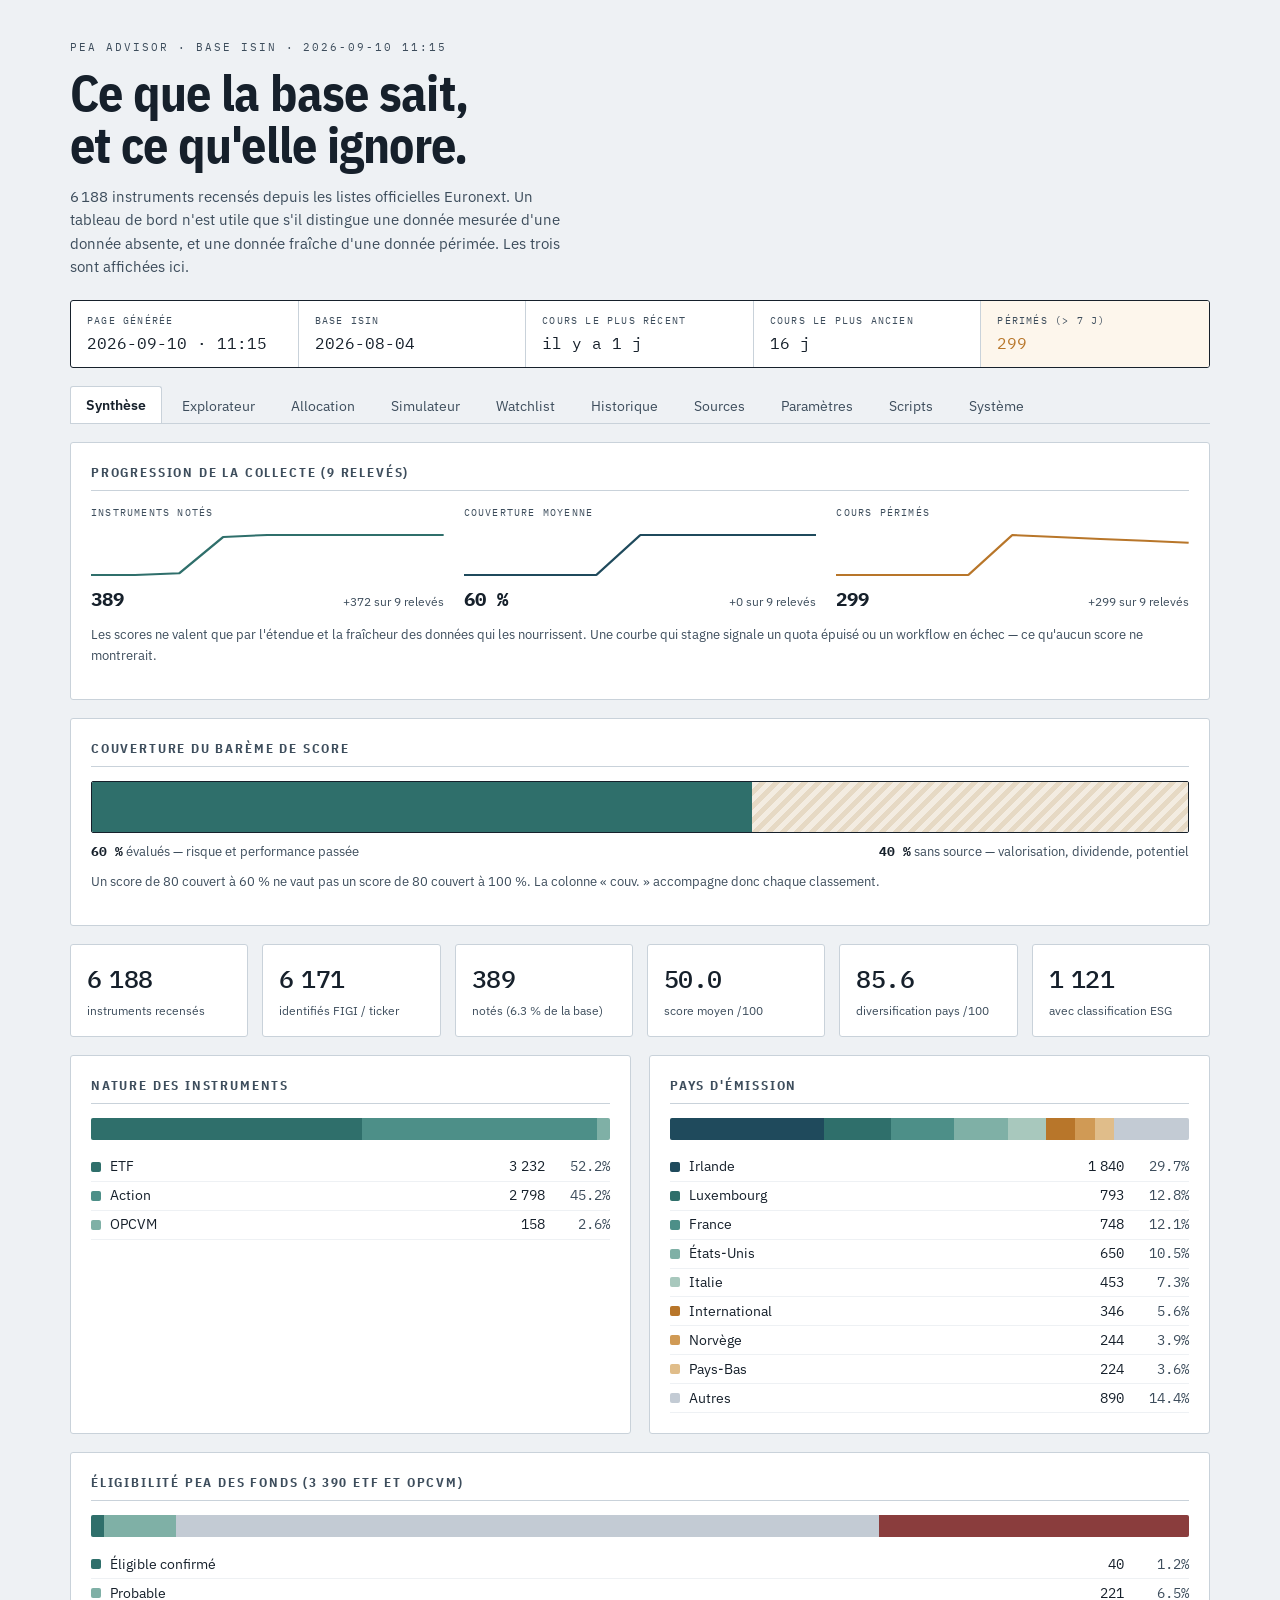
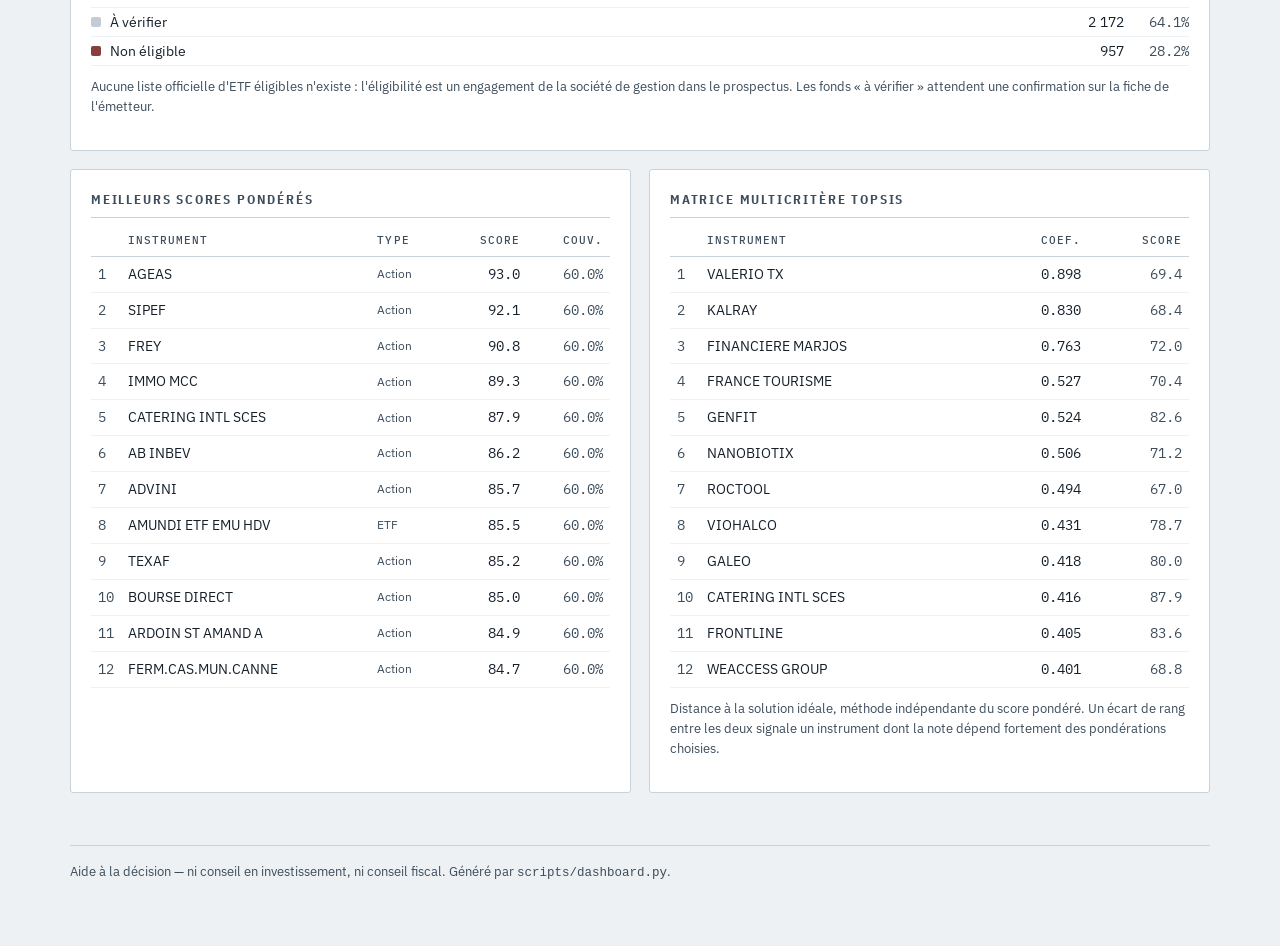
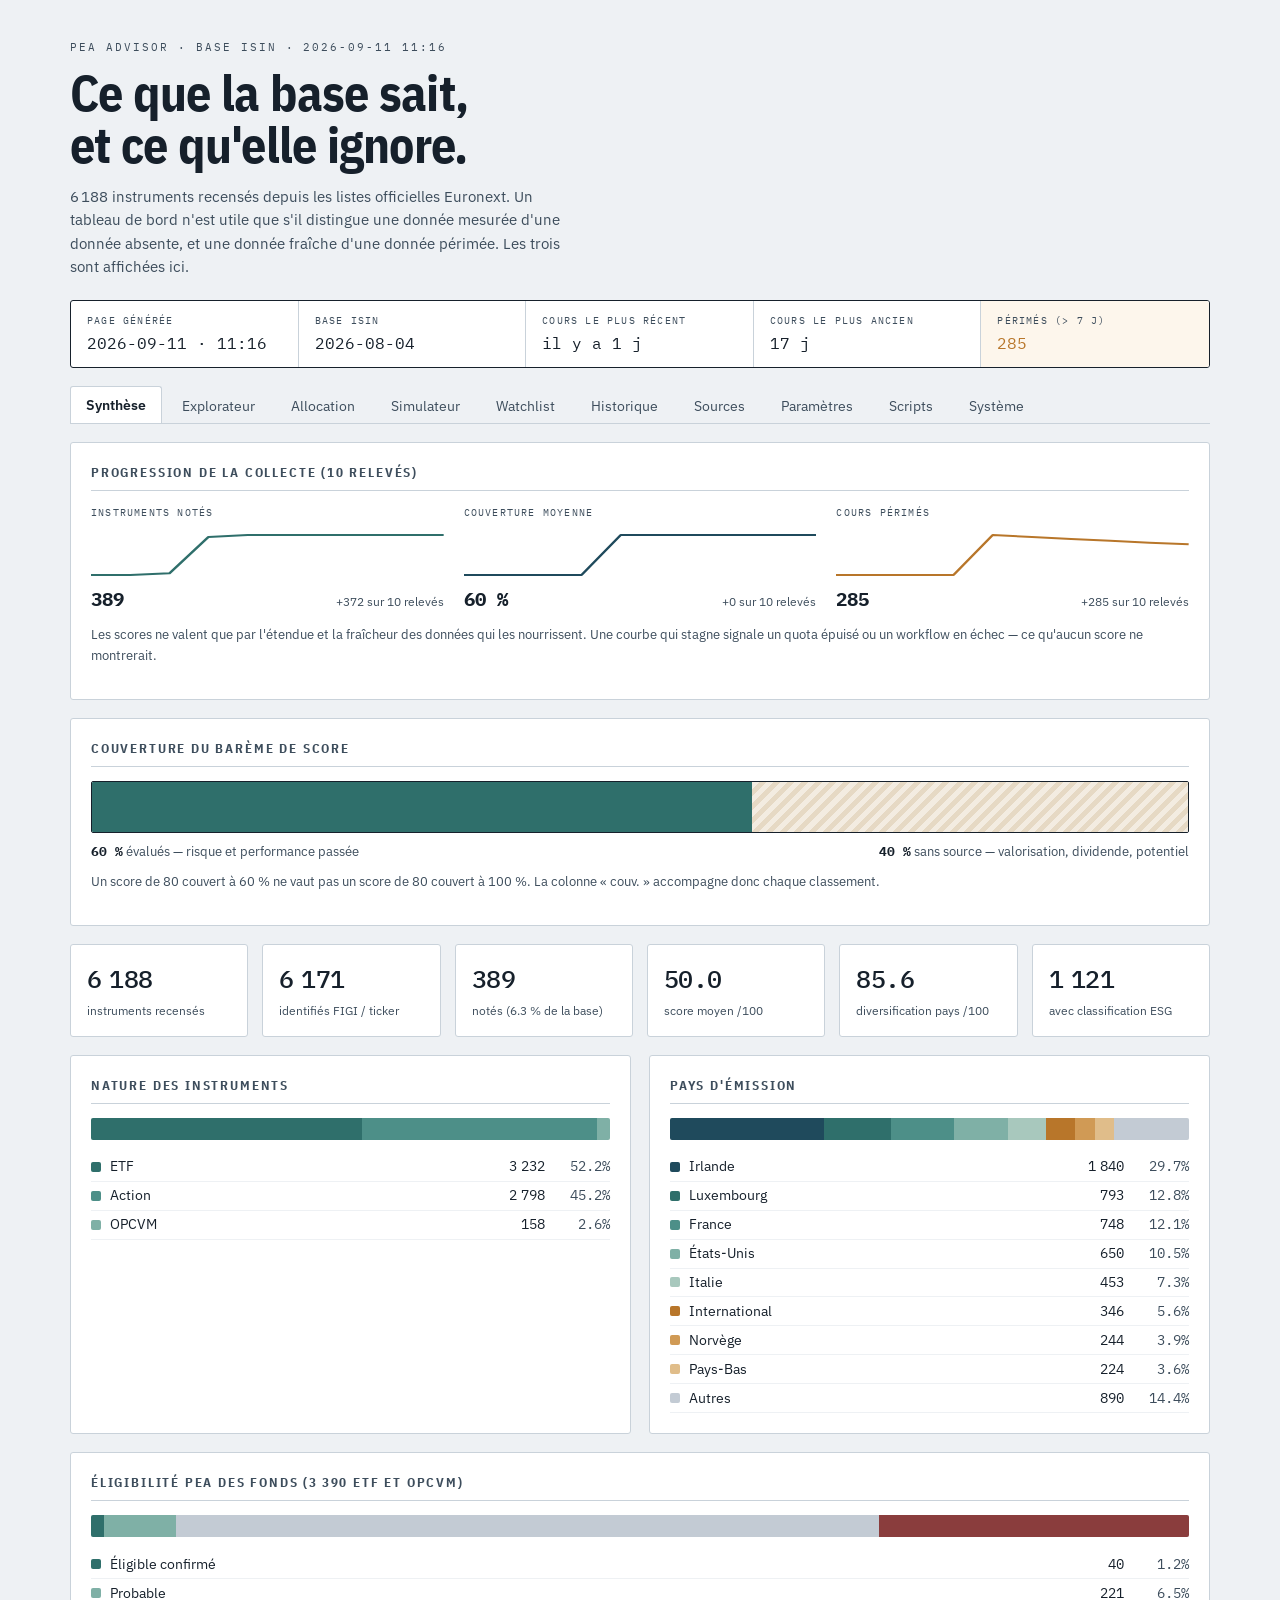
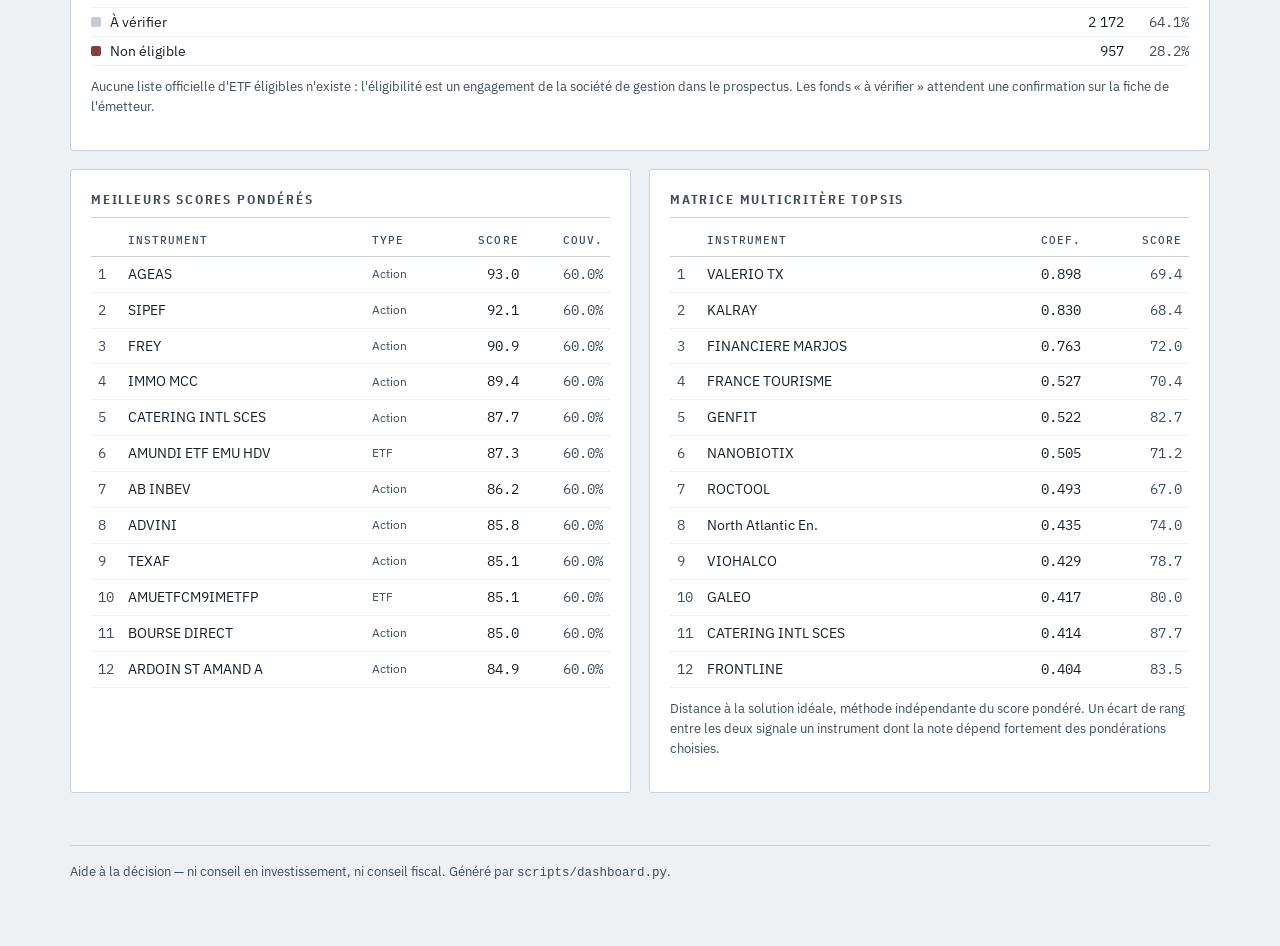
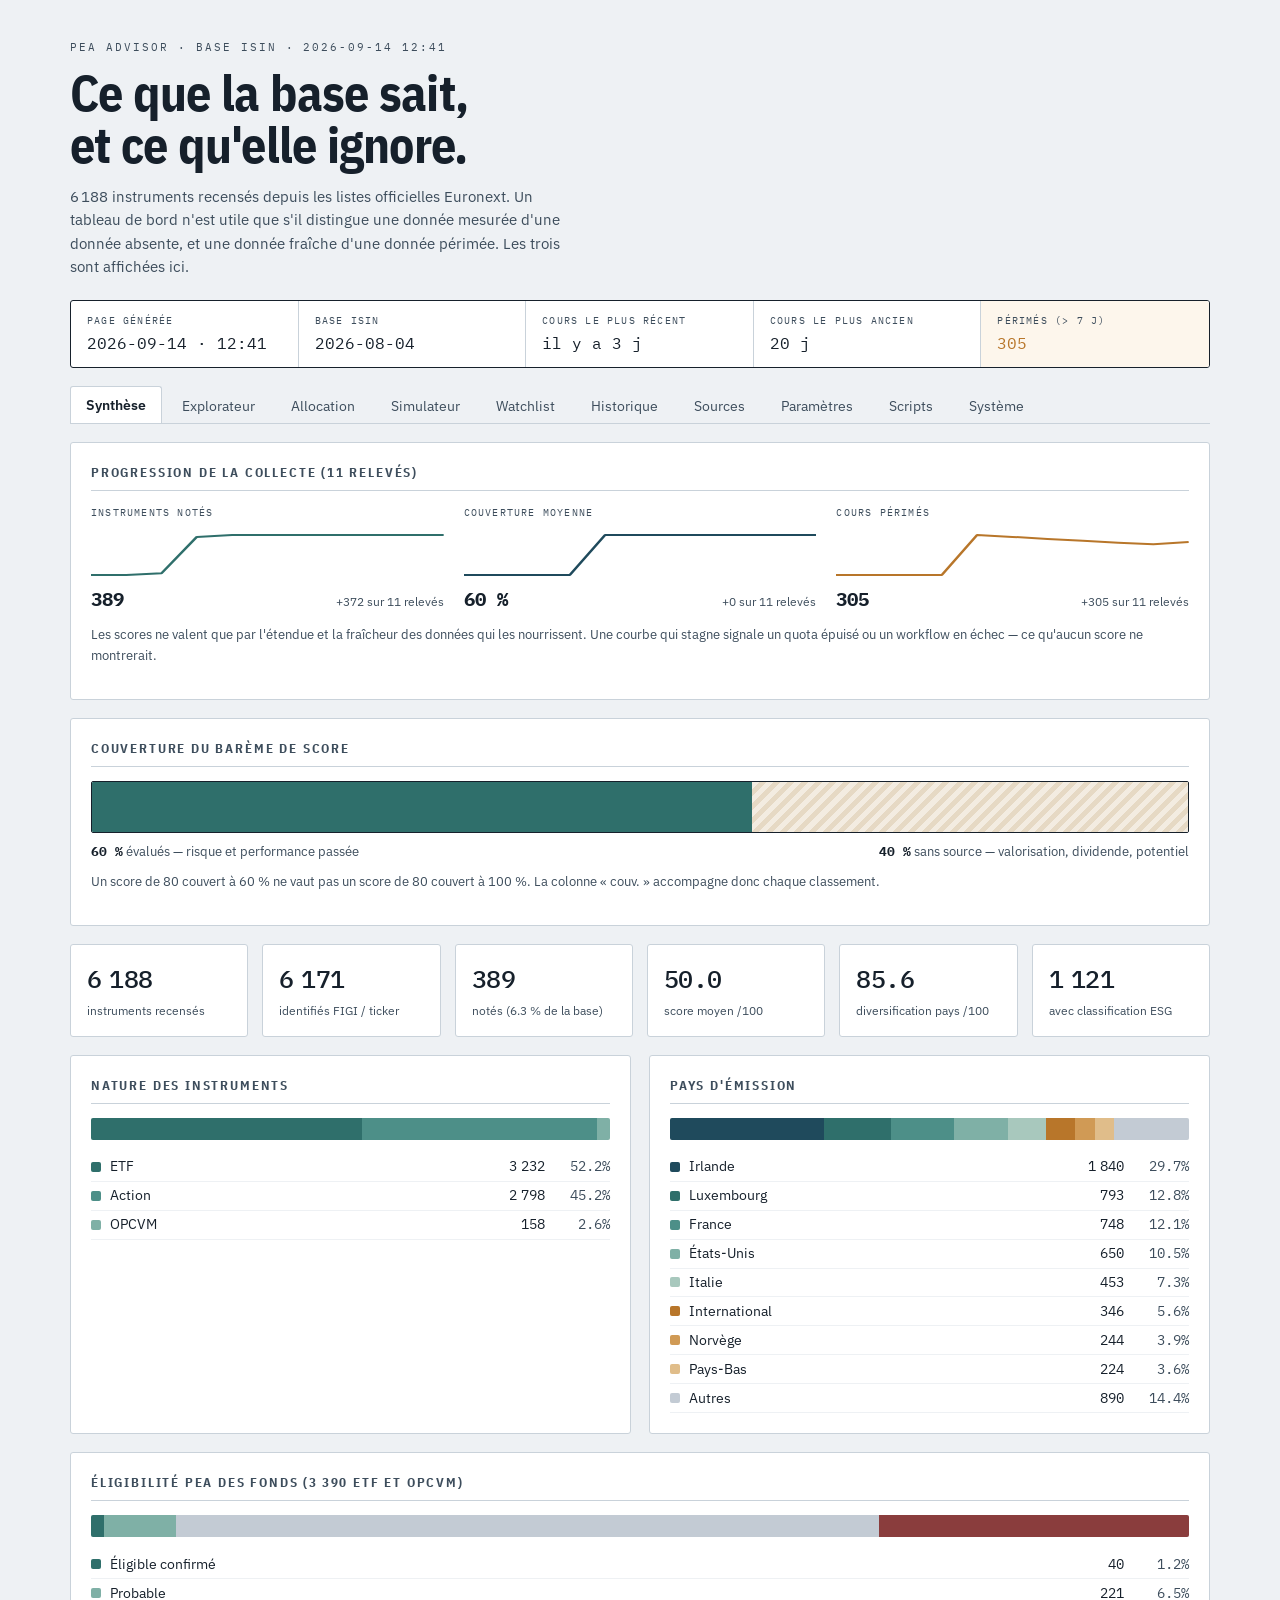
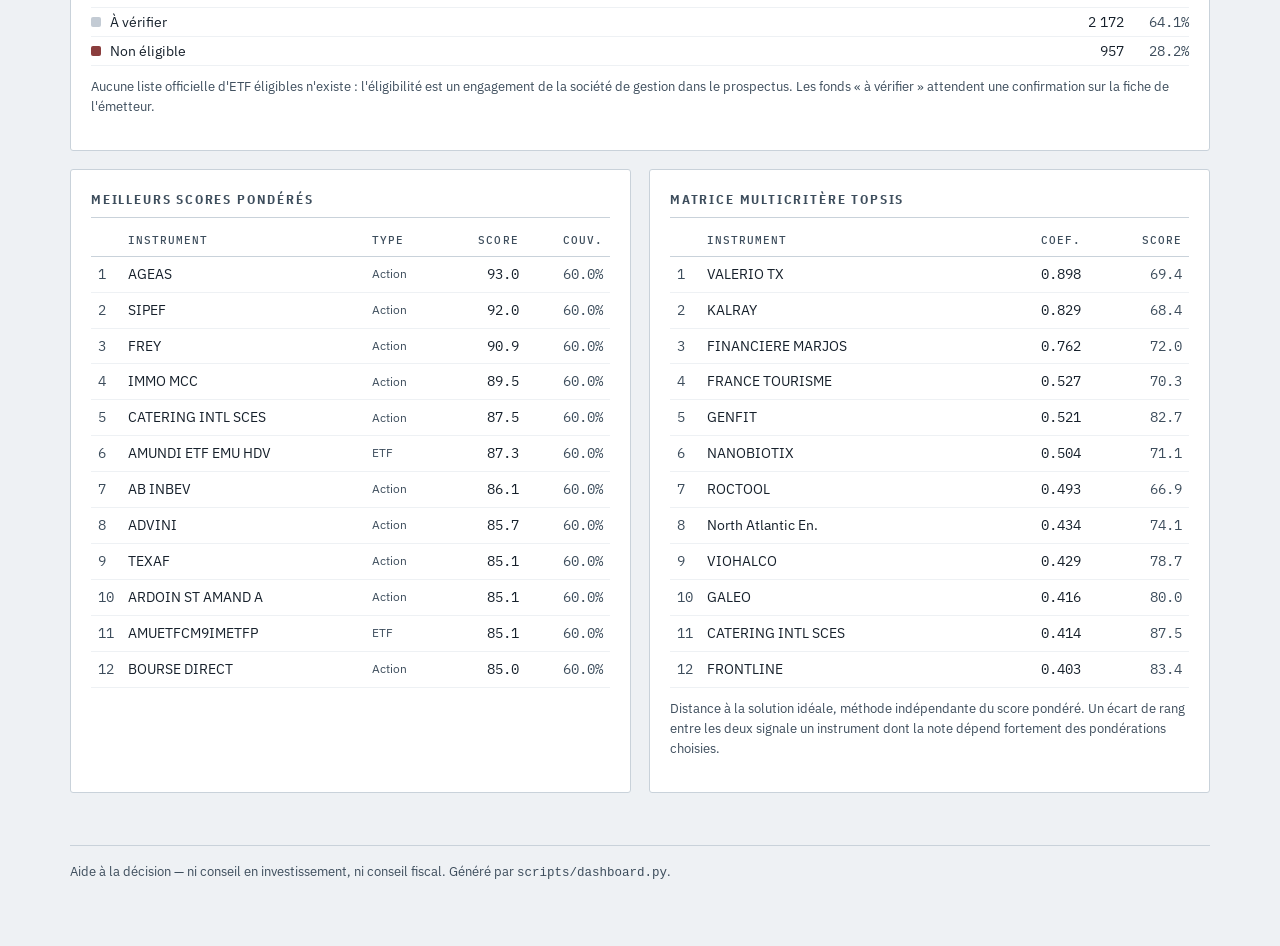
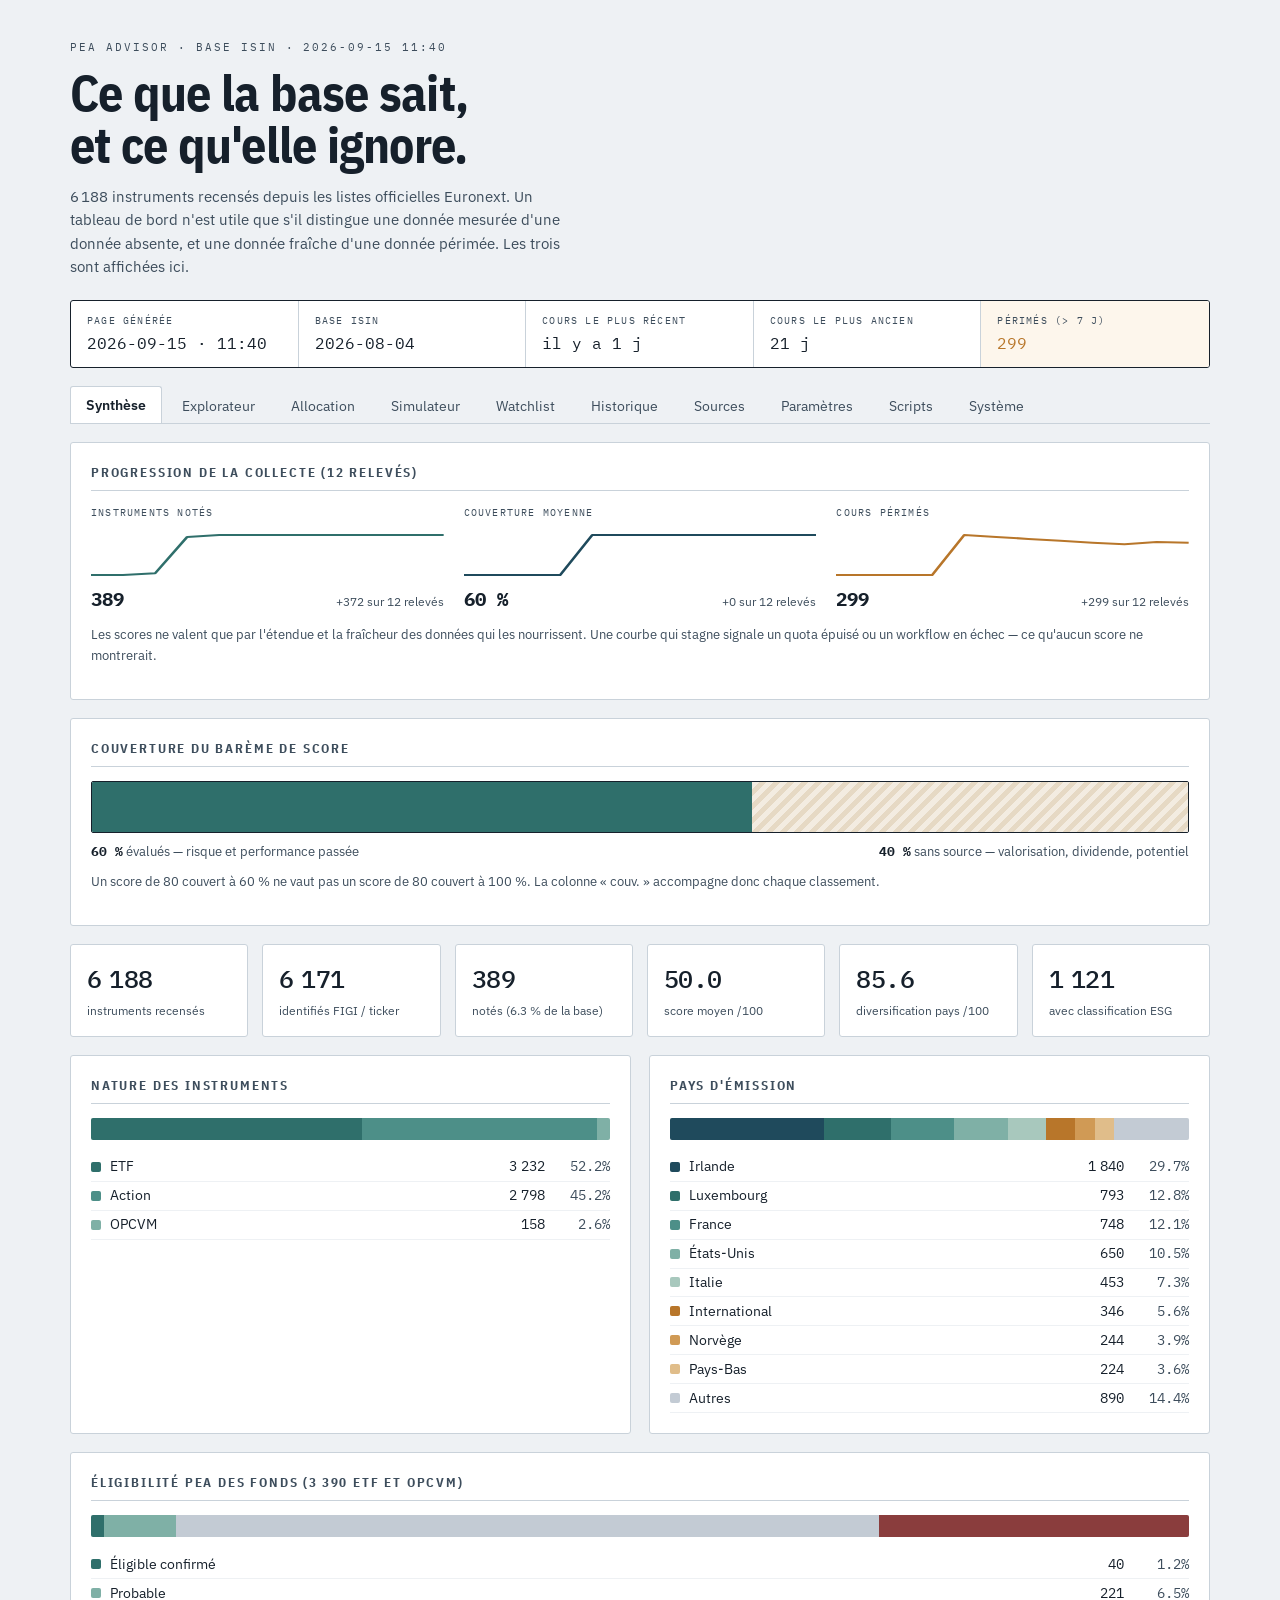
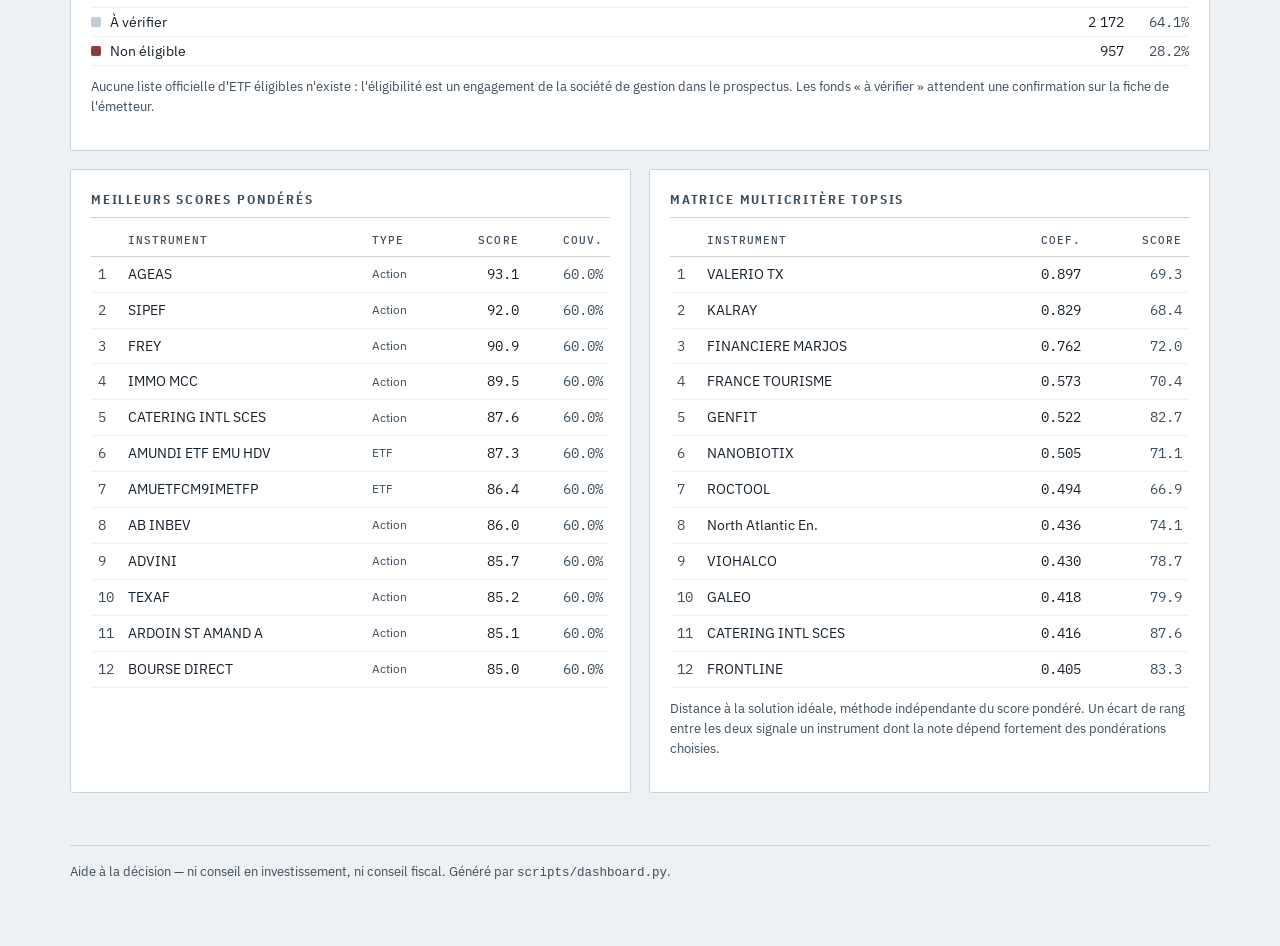
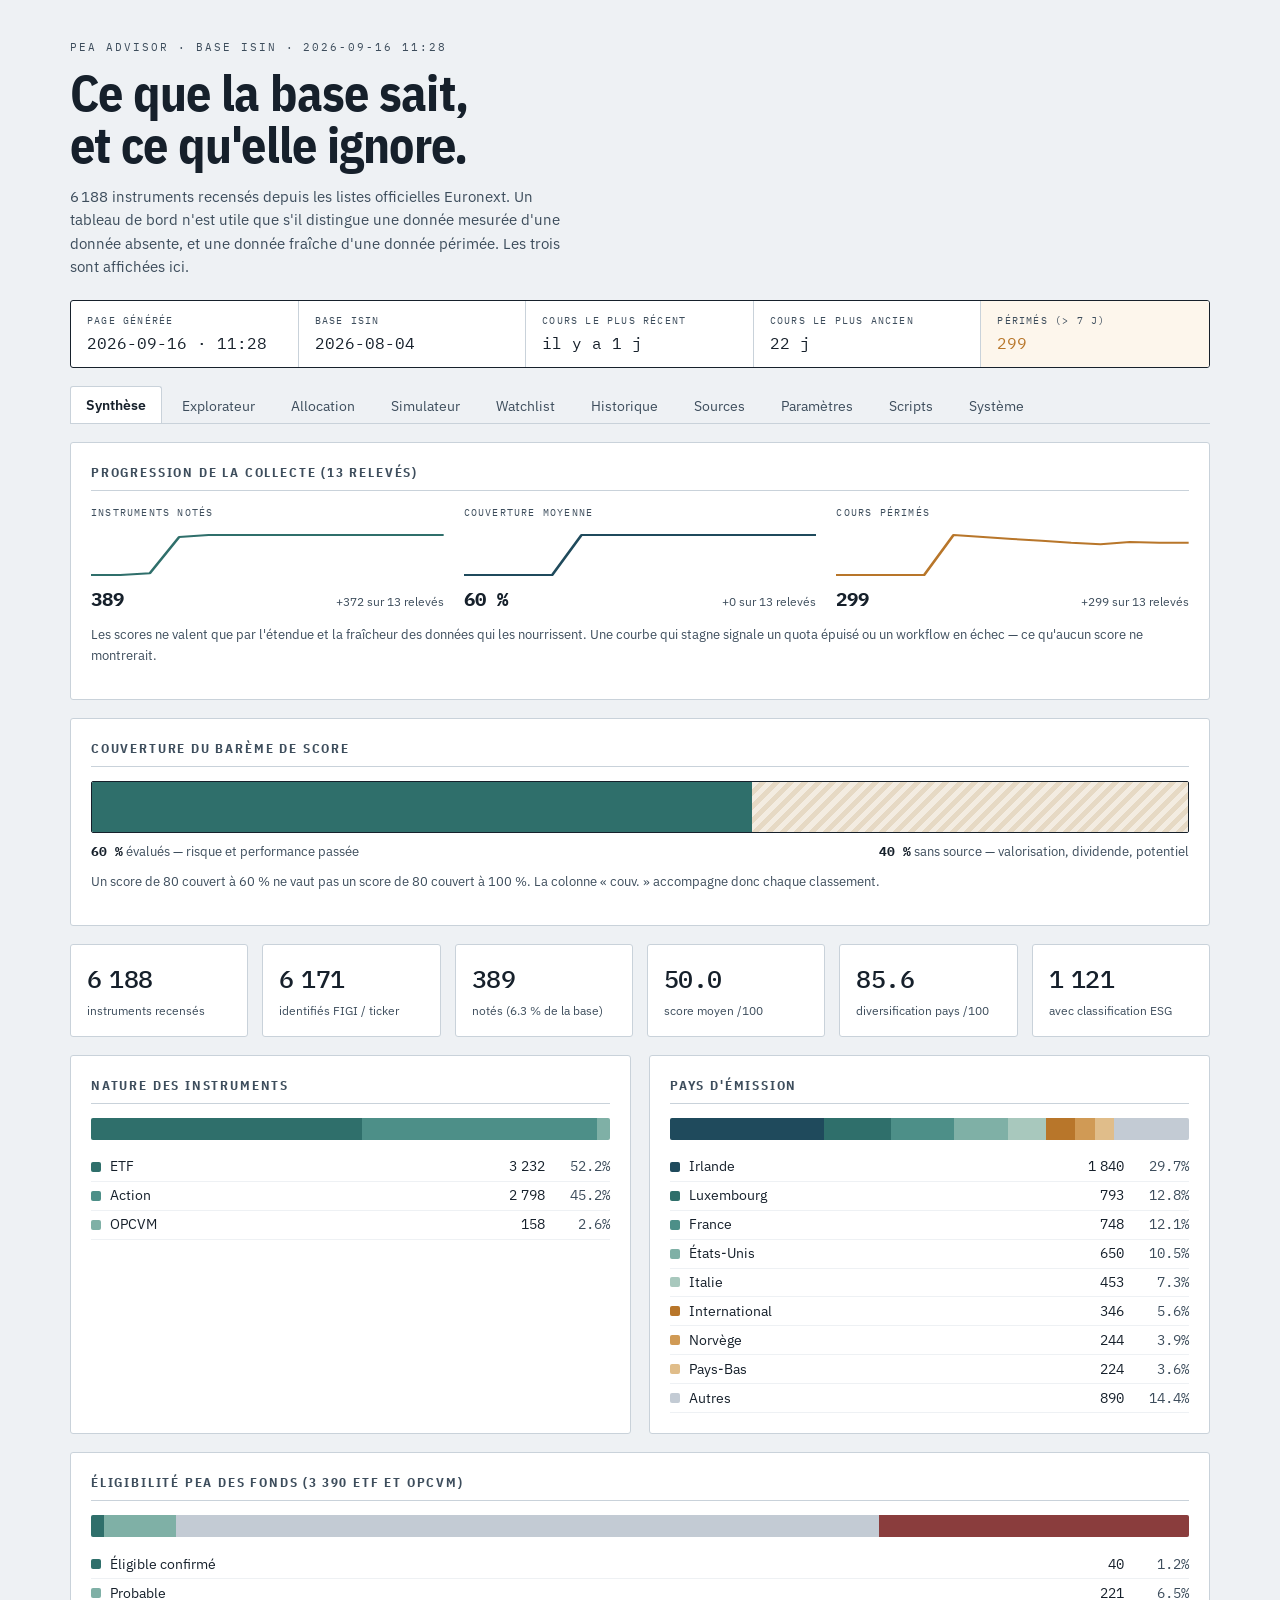
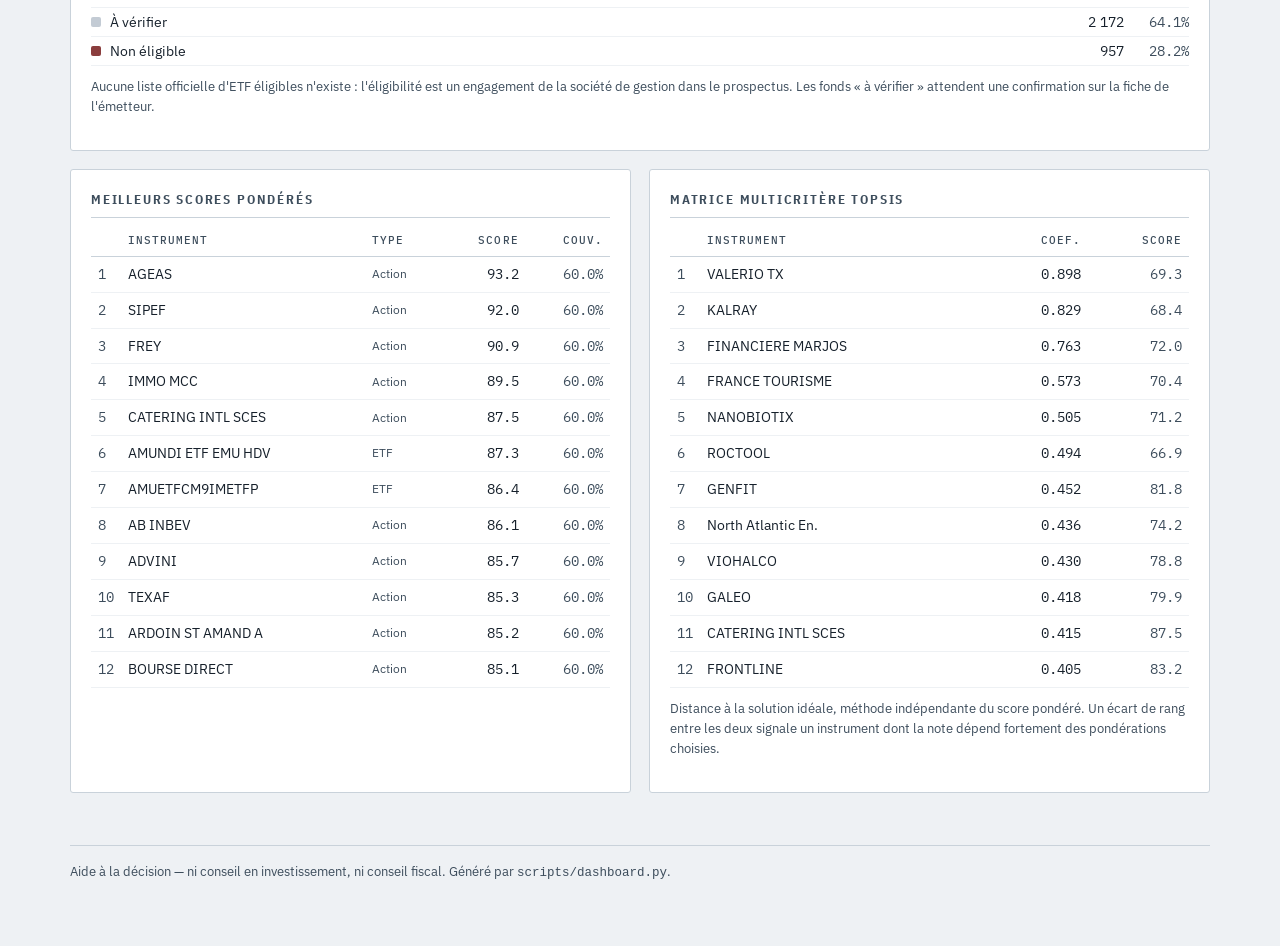
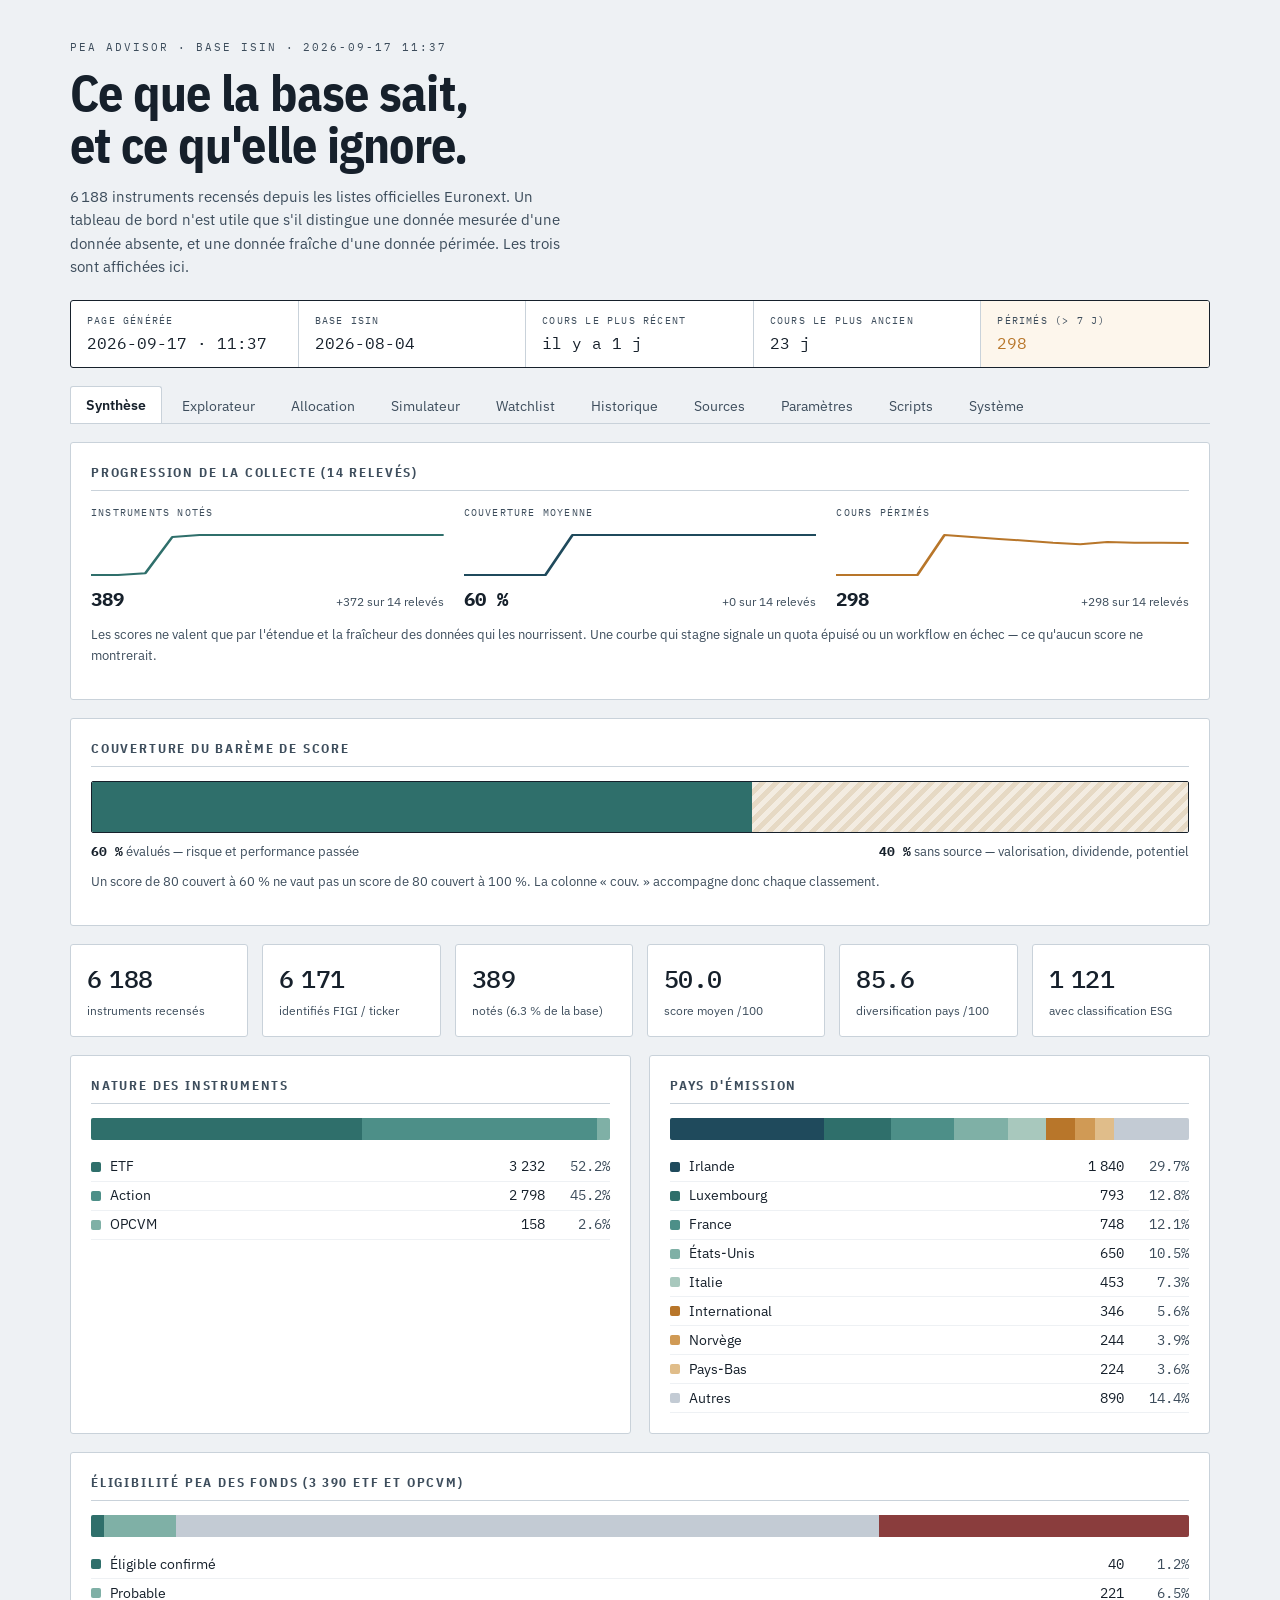
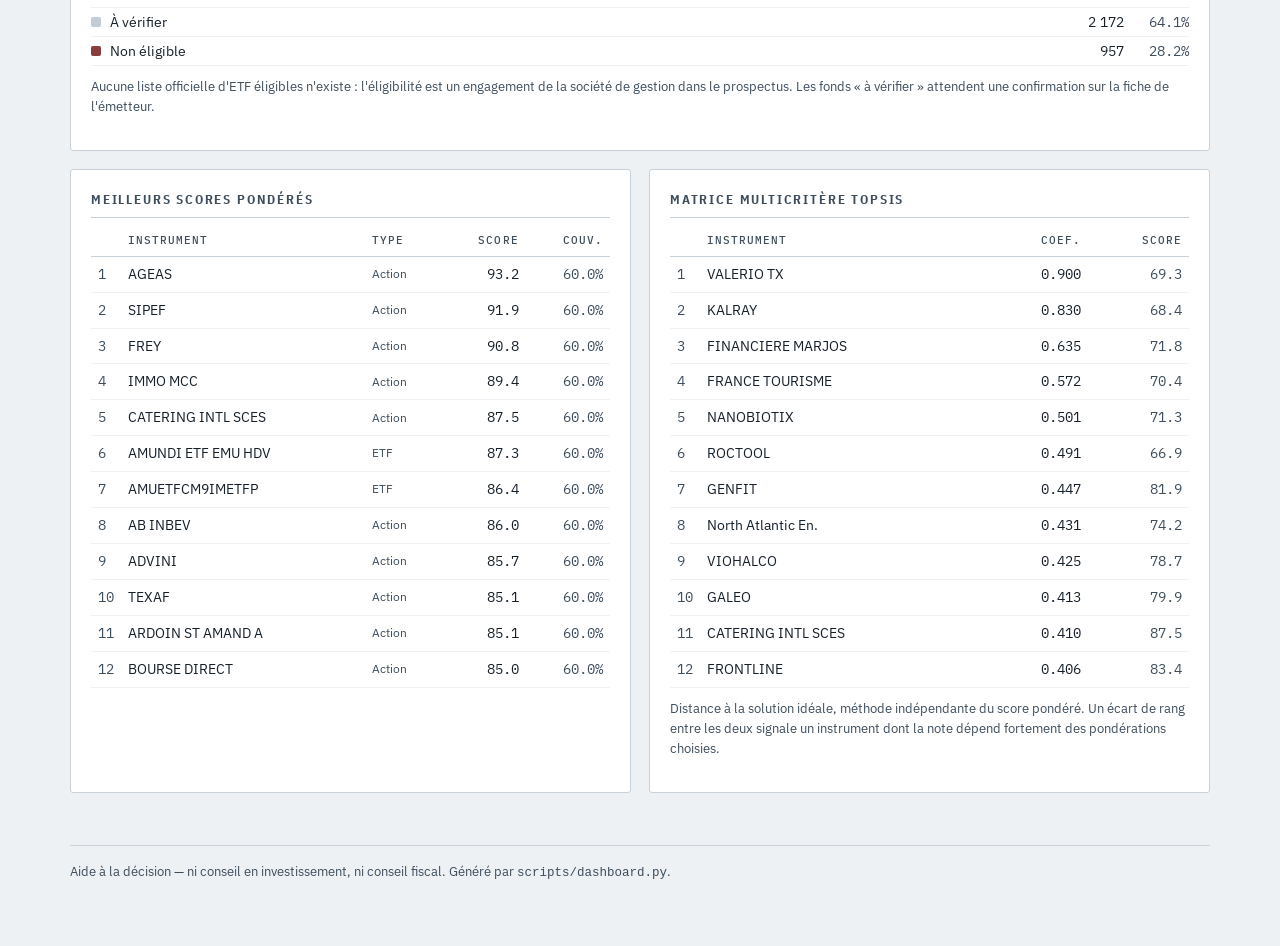
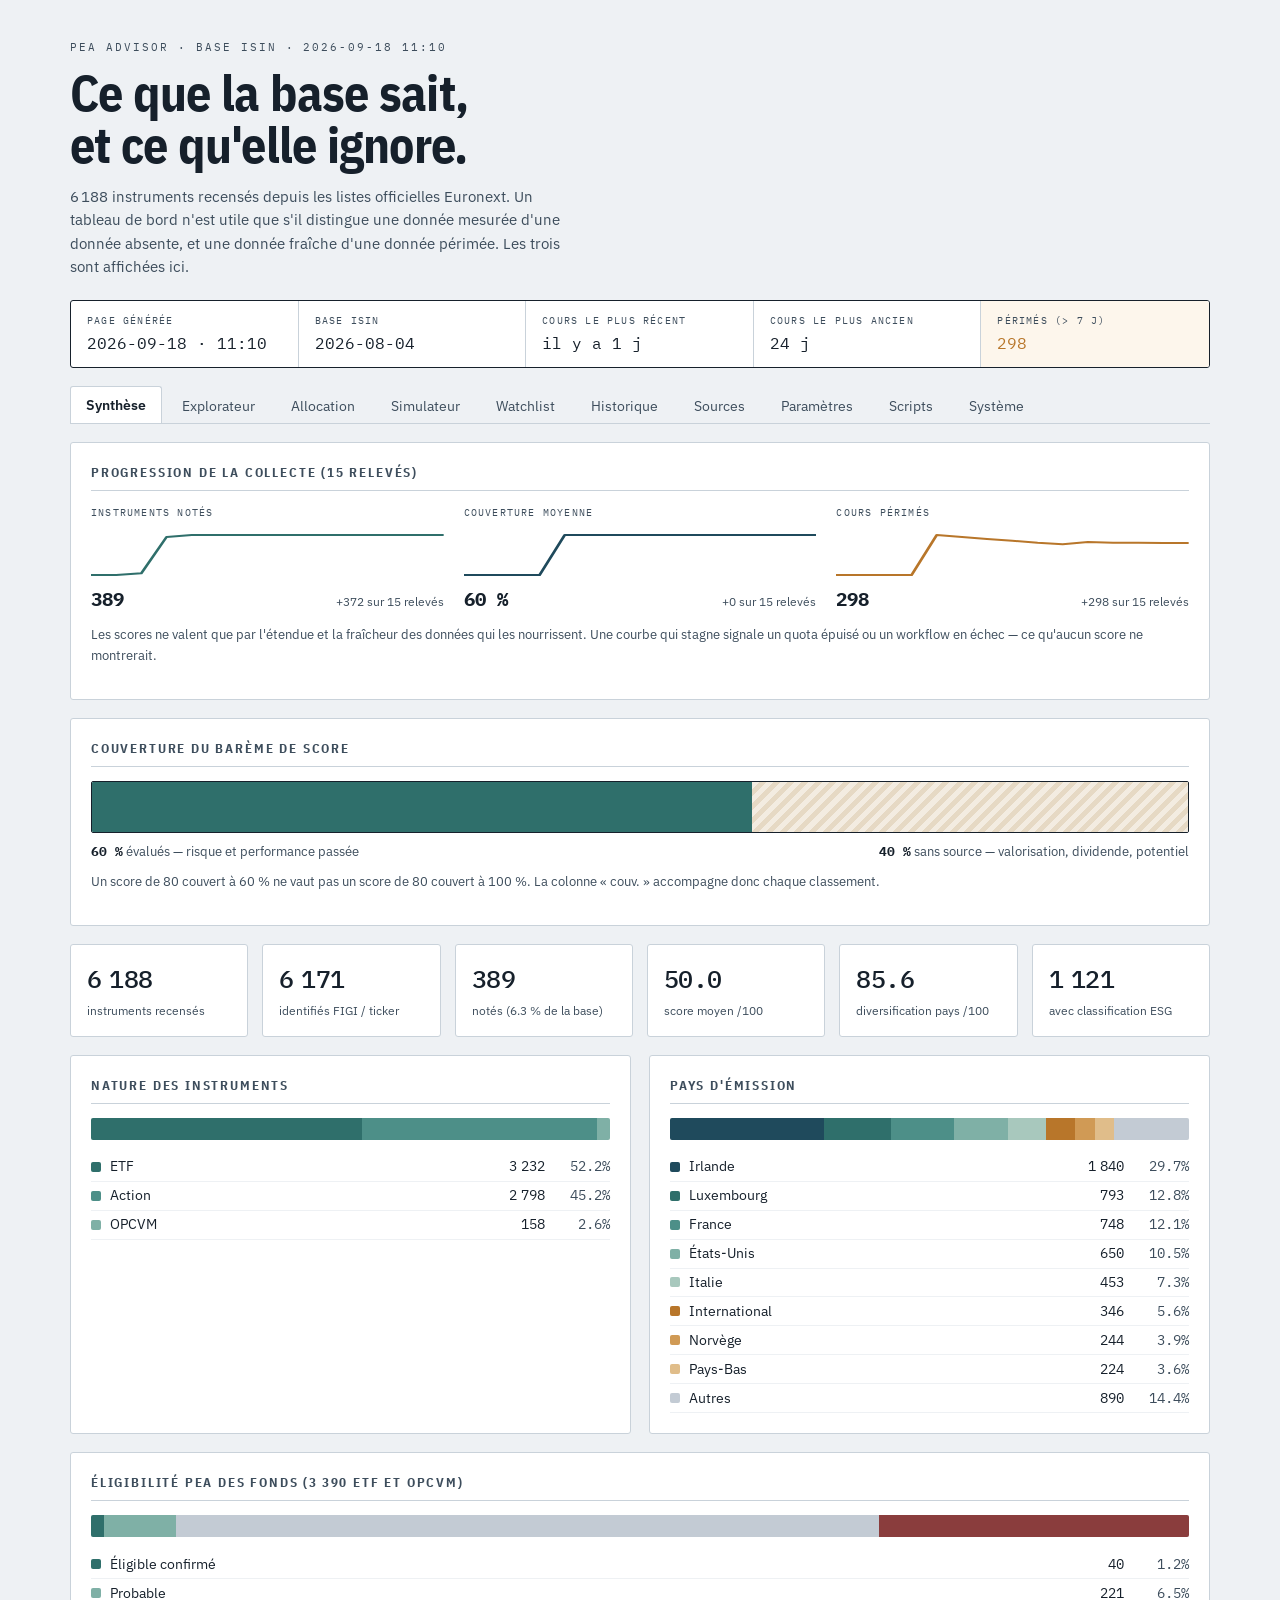
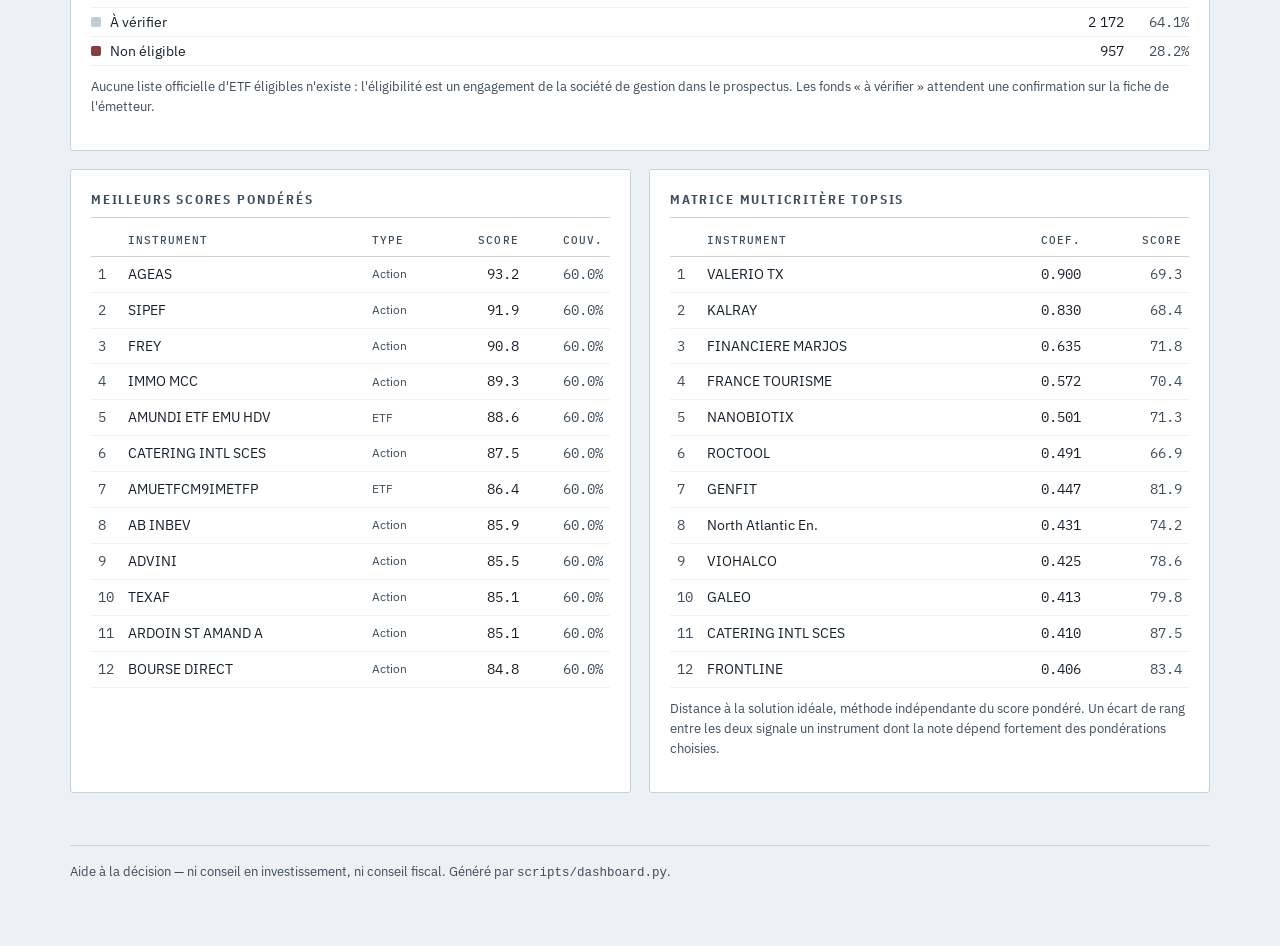
